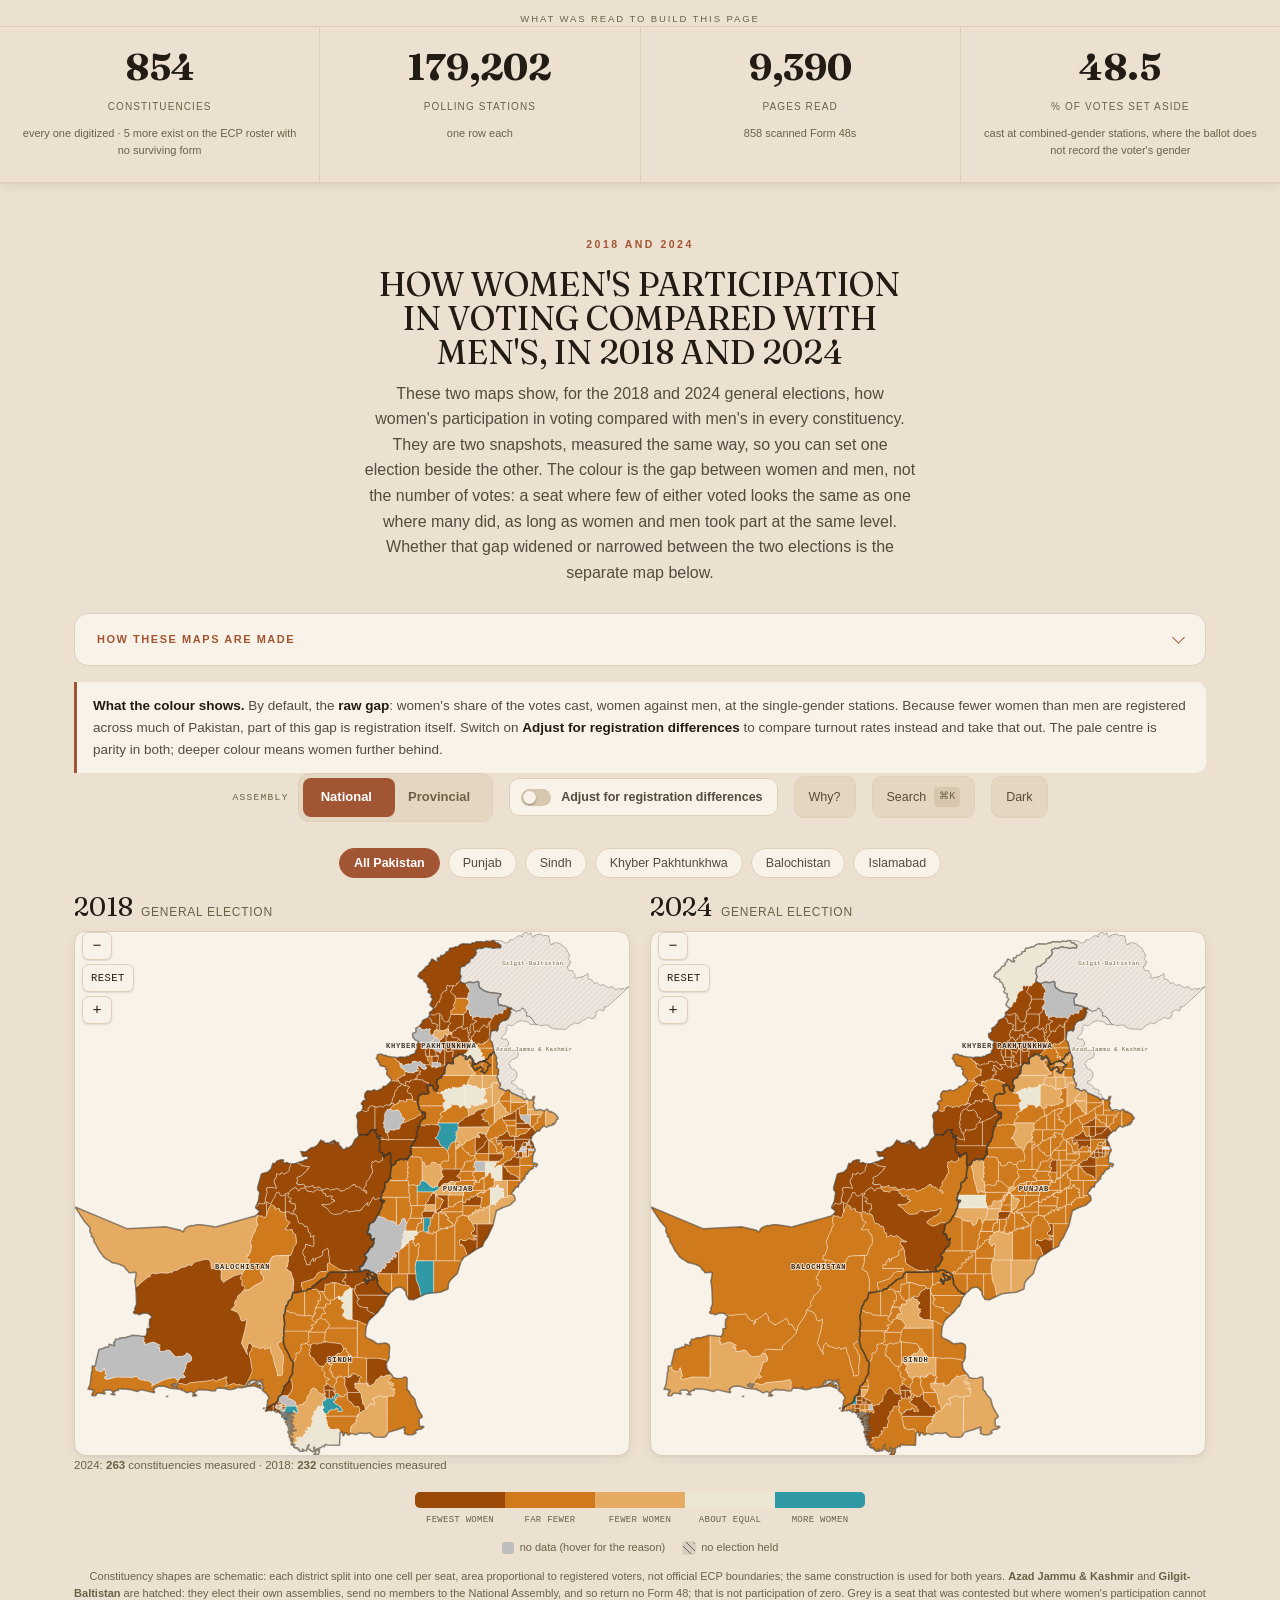
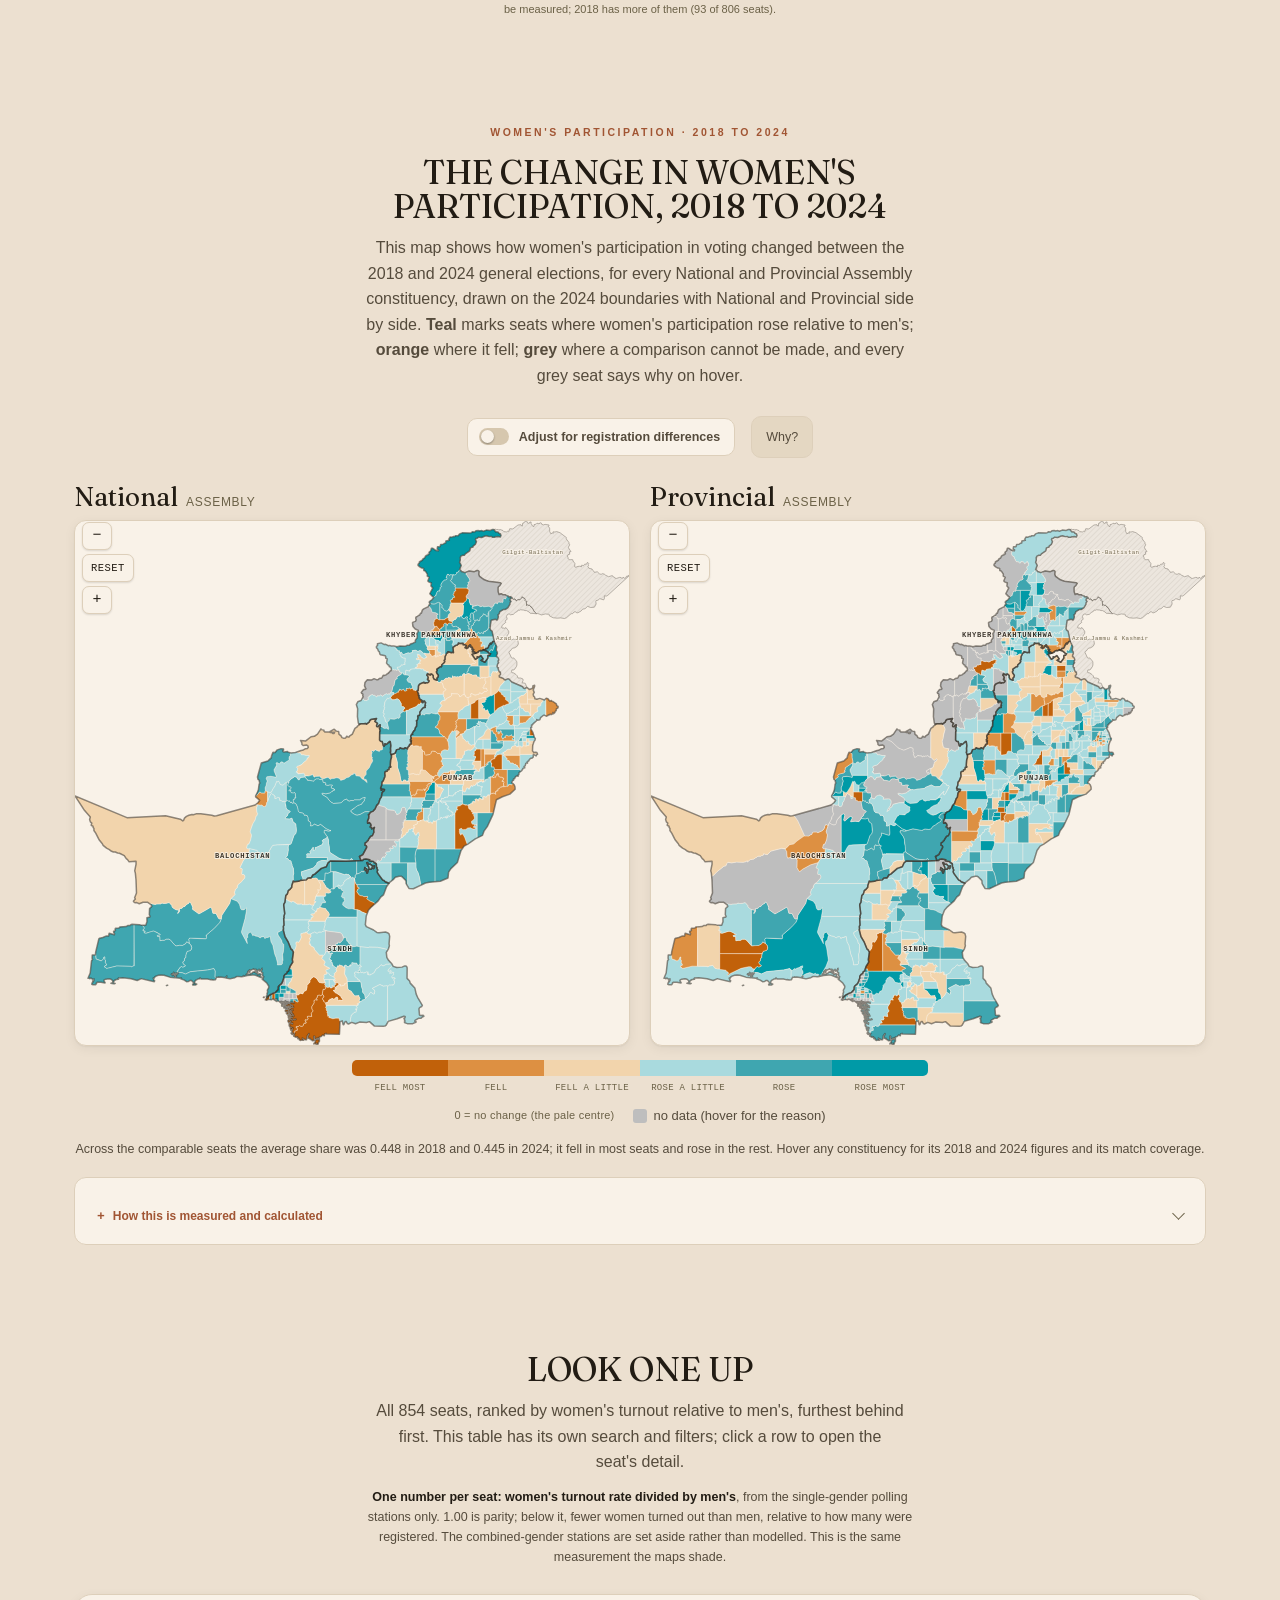
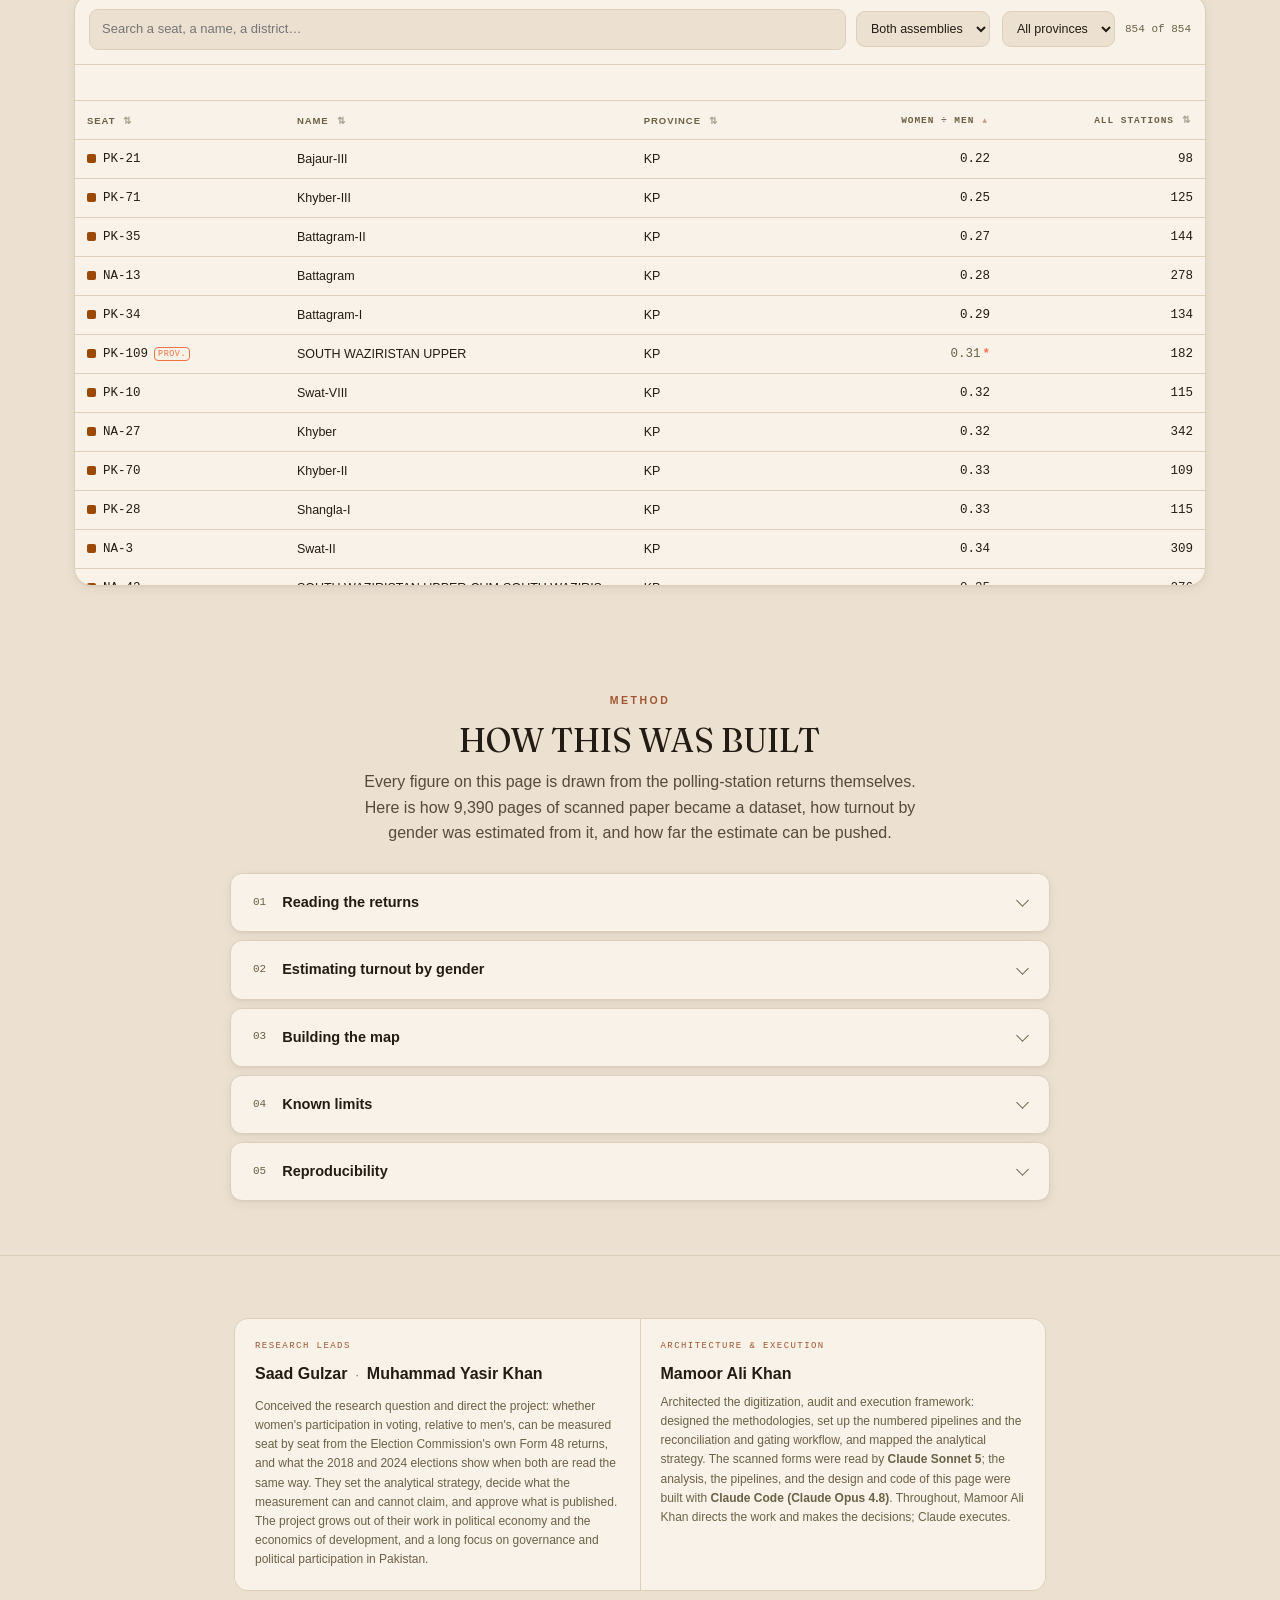
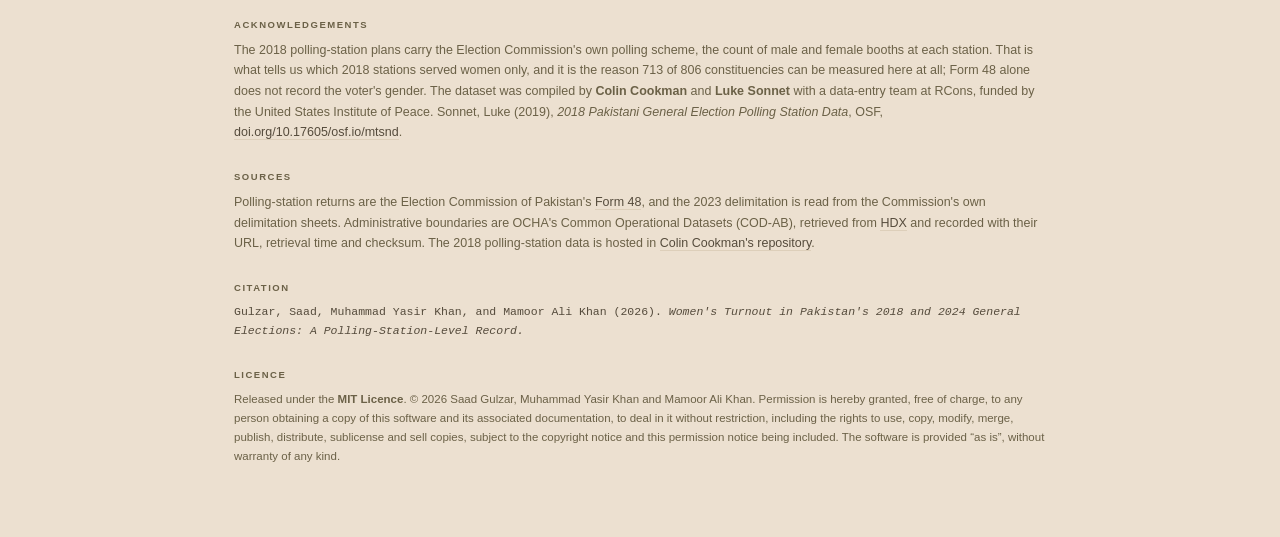
==== pkge2024/index.html @ 103e44ad "Attaching Pak GE Dashboard" ====
<!doctype html>
<html lang="en" data-theme="light">
<head>
<meta charset="utf-8">
<meta name="viewport" content="width=device-width, initial-scale=1">
<title>Women's Turnout in Pakistan, 2018 and 2024</title>
<meta name="description" content="A polling-station-level record of women's turnout in Pakistan's 2018 and 2024 general elections, measured the same way in both years from the Election Commission's scanned Form 48 returns.">
<style>/* Fraunces (editorial serif), Latin subset, variable optical-size + weight,
   embedded as a data URI so it renders identically for everyone (the artifact
   CSP blocks font CDNs). SIL Open Font License. Added 2026-07-20 by PI direction. */
@font-face{
  font-family:"Fraunces";
  font-style:normal;
  font-weight:300 700;
  font-display:swap;
  src:url([data-uri]) format("woff2");
}

/* app.css; Women's Turnout in Pakistan, 2018 and 2024
   Centered column, fuchsia structural. The colour ramp is SEQUENTIAL: darker means
   more women voted. Grey (bx) is held off the ramp entirely, for the seats that
   carry no turnout figure at all.

   LIGHT IS THE DEFAULT. Decision by the PI; dark is a toggle, never the arrival.

   And light is the BASE, not an override. It was the other way round until
   2026-07-16; `:root` was dark and light was `:root[data-theme="light"]`; which
   made the default depend on an attribute SURVIVING. Anything that dropped it
   (an embed, a copy, a wrapper that supplies its own <html>) silently served the
   dark page. That is not a default; it is a default plus a bet. Now: no attribute
   at all renders light, and dark requires someone to have asked for it.

   `prefers-color-scheme` is deliberately not consulted. The PI's instruction is
   that the page arrives light regardless of the reader's OS. */

:root {
  color-scheme: light;
  /* Warm copper paper for the light default (PI direction, 2026-07-20): the page is
     a light copper/tan; cards sit a touch lighter so they still lift off it. */
  --bg:#ece0d0; --bg-2:#f9f2e8; --bg-3:#e4d7c2; --bg-4:#d6c7ae;
  /* --ink-3 was #878da0 until 2026-07-16; audit §6.1, the single root cause of
     most of the 88 light-theme contrast failures. It scored 3.11:1 on --bg, which
     is the exact number the reviewer measured on the one piece of text that
     resolves the map's counter-intuitive colour direction: "the legend's WOMEN
     BEHIND / AT / AHEAD OF MEN labels fail at 3.11:1; the hardest text on the map
     to read." Now #606679: 4.59:1 at worst, measured against ALL FOUR light
     surfaces (--bg, --bg-2, --bg-3, --bg-4), not just the body. Same blue-grey
     hue, so the type hierarchy is unchanged; it is only dark enough to read. */
  --ink:#221c14; --ink-2:#554b3c; --ink-3:#6b6147; --rule:#ddcfba;

  /* sequential ramp, neutral TEAL (2026-07-17): was fuchsia (hue 355); de-pinked
     with the rest of the palette. Single hue, dark -> light. */
  --b1: oklch(0.42 0.10 200); --b2: oklch(0.52 0.09 200); --b3: oklch(0.62 0.08 200);
  --b4: oklch(0.72 0.06 200); --b5: oklch(0.83 0.045 200); --b6: oklch(0.92 0.025 200);
  /* NO-DATA GREY. Was oklch(0.88 0.005 265) until 2026-07-16; audit §4.8.
     PI's call: fix the grey, leave the ramp and its direction alone.

     The old grey sat 0.061 (ΔOKLab) from the palest band; HALF the smallest gap
     between any two adjacent bands of the ramp itself (0.112–0.148). A reader
     cannot be expected to tell "no estimate" from "a value" when the two are
     closer together than two values are. The reviewer: "The seats that are the
     entire point of the page look like the seats with no data."
     Now 0.135 from its nearest band (b5) and 0.213 from b6; further apart than
     the ramp's own steps, so grey reads as a different KIND of thing, which is
     what it is. Held at the same neutral hue; only lightness moved. */
  --bx: oklch(0.72 0.006 265);
  /* data-missing: a warm sand, deliberately OFF the fuchsia/blue data axis AND
     off the neutral no-estimate grey, so a "we have no 2018 data here" area reads
     as a third kind of thing at a glance; the hover states which kind. 2026-07-17. */
  --nd: oklch(0.84 0.055 78);
  /* neutral grey for the change map: grey always means missing data. Scoped to the
     change panels (.distmap); the turnout maps keep their sand until we align them.
     2026-07-18. */
  --ndg: oklch(0.80 0 0);

  /* diverging scale for the 2018/2024 comparison, NEUTRAL (2026-07-17): the PI's
     academic reviewers flagged pink=women / blue=men as gender-stereotyped, so the
     scale is now non-gendered — ORANGE where women turned out below men, pale at
     parity, TEAL where women turned out ahead. CVD-safe, validated by the dataviz
     validator (orange #c1610a ↔ teal #009aa7, ΔE 17.9). dm3 = darkest teal (women
     far ahead), dp3 = darkest orange (women far behind). */
  --dm3:#009aa7; --dm2:#3fa6b0; --dm1:#a9dade;
  --d0:#ece7de;
  --dp1:#f2d4ac; --dp2:#dd9042; --dp3:#c1610a;
  /* participation scale (2026-07-19): warm hue deepening as women fall below parity
     (pb4 darkest), a DISTINCT parity band (par) so parity is readable on the map, and
     one teal accent for women ahead. */
  --pb1:#f3d9b6; --pb2:#e6ab63; --pb3:#cf7a1c; --pb4:#9a4906; --pa:#2f9aa6;
  --par:#ece6d5;
  /* parity-status categories (2026-07-17): good=green, worsened=orange,
     still-below=slate. CVD-reasonable Set2; distinct from --nd sand. */
  /* parity status (2026-07-17): green=reached, blue=stayed above, orange=slipped,
     light slate=below (the neutral majority). Validated green/blue/orange trio. */
  --pst-reached:#1b9e77; --pst-above:#2b7bba; --pst-below:#c3ccd6; --pst-slipped:#e07b39;

  /* women/men marks + UI accent, de-pinked (2026-07-17): orange/teal, no gender
     stereotype; --hot (buttons, focus, progress, glow) is now teal, not fuchsia. */
  --women:#c1610a; --men:#009aa7; --comb: oklch(0.74 0.02 230);
  /* UI accent de-tealed to a subtle earthy terracotta (PI direction, 2026-07-20).
     The teal CHROME was disliked; this is kept muted so it reads as an accent, not
     a shout, and white text on it clears WCAG AA (approx 5.4:1). The maps' own
     colours are deliberately UNTOUCHED. */
  --hot:#a15533;
  --good: oklch(0.72 0.14 155); --bad: oklch(0.70 0.17 40);

  /* Display face is now Fraunces, an editorial serif (embedded in _fonts.css),
     with a cross-platform serif fallback (PI direction, 2026-07-20). */
  --disp:"Fraunces",Georgia,"Times New Roman",serif;
  --sans:ui-sans-serif,-apple-system,"Segoe UI",Roboto,"Helvetica Neue",sans-serif;
  --mono:ui-monospace,"SF Mono",Menlo,Consolas,monospace;
  --ease:cubic-bezier(.22,.9,.28,1);
  --pad:26px; --w:1180px;
}

/* Dark: opt-in only, and given the same care as the default rather than inverted.
   The women/men pair is the neutral orange/teal, re-tuned for the dark ground
   (#e0891f / #12b8c4); de-pinked 2026-07-17 with the rest of the palette after the
   reviewers flagged pink=women as stereotyped. */
:root[data-theme="dark"] {
  color-scheme: dark;
  /* Warm brown ground, not near-black (PI direction, 2026-07-20; from Sample 9).
     Dark mode is now "fully brown": umber surfaces, warm paper ink, ember accent.
     Only the CHROME variables change here; the dark-tuned MAP colours below are
     left exactly as they were. */
  --bg:#17120d; --bg-2:#211a12; --bg-3:#2b2217; --bg-4:#3a2e20;
  /* --ink-3 was #6b7183; 3.06:1 against --bg-4, the same §6.1 failure as light
     (78 nodes). Now #888ea1: 4.56:1 at worst across all four dark surfaces. */
  --ink:#f4ece0; --ink-2:#c3b6a2; --ink-3:#998a74; --rule:#342a1d;
  --hot:#d0662f;   /* ember accent on the brown ground */
  --b1: oklch(0.42 0.11 200); --b2: oklch(0.52 0.10 200); --b3: oklch(0.62 0.09 200);
  --b4: oklch(0.72 0.07 200); --b5: oklch(0.82 0.05 200); --b6: oklch(0.90 0.03 200);
  /* DELIBERATELY UNCHANGED, and measured before deciding so: §4.8 is a light-theme
     defect only. On the dark ground this grey is already 0.194 (ΔOKLab) from its
     nearest band and 0.562 from b6; further apart than the ramp's own steps
     (0.112–0.148). It is not the same bug, so it does not get the same fix. */
  --bx: oklch(0.34 0.008 265);
  --nd: oklch(0.52 0.055 78);   /* warm sand, dark theme */
  --ndg: oklch(0.48 0 0);       /* neutral grey, dark theme (change map) */
  --pst-reached:#35b88a; --pst-above:#4a90d9; --pst-below:#5a6472; --pst-slipped:#e0803f;
  /* neutral diverging (dark): teal (women ahead) <-> orange (women behind). */
  --dm3:#12b8c4; --dm2:#1f97a2; --dm1:#3d7075;
  --d0:#5f5a52;
  --dp1:#7a5a38; --dp2:#c47a2a; --dp3:#e0891f;
  /* participation scale, dark theme (par = distinct parity band) */
  --pb1:#5f4a2e; --pb2:#8a5f2a; --pb3:#c47a2a; --pb4:#e0891f; --pa:#1f97a2;
  --par:#6a6456;
  --women:#e0891f; --men:#12b8c4; --comb: oklch(0.60 0.02 230);
}

*{box-sizing:border-box}
body{margin:0;background:var(--bg);color:var(--ink);font-family:var(--sans);
  font-size:16px;line-height:1.6;-webkit-font-smoothing:antialiased}
:where(button,input,summary,[tabindex]):focus-visible{outline:2px solid var(--hot);
  outline-offset:3px;border-radius:8px}
.wrap{width:100%;max-width:var(--w);margin-inline:auto;padding-inline:24px}
/* section rhythm tightened 2026-07-20 (PI: the headings took too much room).
   Vertical padding and the gap under each heading were cut roughly a third. */
section{padding-block:calc(var(--pad)*2.05)}
.sechead{text-align:center;max-width:62ch;margin-inline:auto;margin-bottom:calc(var(--pad)*1.05)}
.eyebrow{font-size:10.5px;letter-spacing:.24em;text-transform:uppercase;color:var(--hot);
  margin:0 0 14px;font-weight:600}
h2{font-family:var(--disp);text-transform:uppercase;font-weight:400;
  font-size:clamp(1.5rem,2.6vw,2.1rem);line-height:1.02;margin:0 0 12px;text-wrap:balance}
.lede{margin:0;color:var(--ink-2);text-wrap:pretty}
/* The "this is a comparison, not a count" callout at the map (2026-07-17). Set
   apart so a first-time reader cannot miss the one thing the map is easy to
   misread. */
.lede.whatis{margin-top:16px;background:var(--bg-2);border-left:3px solid var(--hot);
  padding:13px 16px;border-radius:0 10px 10px 0;color:var(--ink-2);font-size:13.5px}
a{color:inherit}

#prog{position:fixed;inset:0 0 auto 0;height:2px;z-index:60;background:var(--hot);
  transform-origin:0 50%;transform:scaleX(0);animation:sweep linear both;
  animation-timeline:scroll(root block)}
@keyframes sweep{to{transform:scaleX(1)}}

/* The illuminated cursor. ON IN BOTH THEMES (PI, 2026-07-16). Driven by wireWand()
   in app.js (restored 2026-07-17 after the driver had gone missing).
   It cannot be the same effect in each, though: on the dark ground it is light
   being cast into a dark room, and on white an additive glow is invisible. So the
   light theme gets a soft teal wash of its own; same wand, different physics.
   The value below is the LIGHT one, because light is the base. */
/* The wand: a SMALLER, BRIGHTER warm light (PI direction, 2026-07-20). Tighter
   radius and a bright warm-amber core so it reads clearly as a light the cursor
   carries, not a vague wash. */
body::before{content:"";position:fixed;inset:0;z-index:0;
  pointer-events:none;opacity:0;transition:opacity .5s var(--ease);
  background:radial-gradient(130px circle at var(--gx,50%) var(--gy,50%),
    color-mix(in oklab,#f3b064 46%,transparent) 0%,
    color-mix(in oklab,#f3b064 16%,transparent) 46%,transparent 70%)}
:root.lit body::before{opacity:1}
:root[data-theme="dark"] body::before{
  background:radial-gradient(130px circle at var(--gx,50%) var(--gy,50%),
    color-mix(in oklab,#ffb968 36%,transparent) 0%,
    color-mix(in oklab,#ffb968 13%,transparent) 48%,transparent 70%)}
body>*{position:relative;z-index:1}
/* NOTE (2026-07-20): a subtle paper-grain texture lived here, embedded as an inline
   vector-image data URI with a filter. Claude's public-sharing safety scanner blocks
   any artifact that embeds such an inline vector image (it can carry scripts), which
   silently made this page impossible to share publicly. Removed for that reason
   alone. A texture can return later via pure CSS gradients, which the scanner allows. */

/* ---------- corpus, at the very top ---------- */
/* The corpus strip keeps its place at the very top (PI's call) and gains the
   caption the reviewer asked for: four large numbers arriving before the reader
   knows what the page is were "unreadable cold". The head spans the grid. */
.corpus{display:grid;grid-template-columns:repeat(4,1fr);gap:1px;background:var(--rule);
  border-bottom:1px solid var(--rule)}
.corpus-head{grid-column:1/-1;margin:0;background:var(--bg);padding:11px 18px 0;
  text-align:center;font-size:9.5px;letter-spacing:.2em;text-transform:uppercase;
  color:var(--ink-3)}
@media(max-width:760px){.corpus{grid-template-columns:repeat(2,1fr)}}
.corpus div{background:var(--bg);padding:22px 18px;text-align:center;transition:background .25s}
.corpus div:hover{background:var(--bg-2)}
.corpus b{display:block;font-family:var(--disp);font-size:2.3rem;line-height:1;
  font-variant-numeric:tabular-nums;margin-bottom:6px}
.corpus span{font-size:10px;letter-spacing:.11em;text-transform:uppercase;color:var(--ink-3)}
.corpus em{display:block;font-style:normal;font-size:11px;color:var(--ink-3);margin-top:7px}

/* ---------- hero ---------- */
.hero{position:relative;overflow:hidden;text-align:center;
  padding-block:calc(var(--pad)*3.6) calc(var(--pad)*3)}
.hero::after{content:"";position:absolute;inset:0;pointer-events:none;z-index:0;
  background:radial-gradient(70% 55% at 50% 0%,color-mix(in oklab,var(--hot) 20%,transparent),
    transparent 62%);animation:breathe 16s ease-in-out infinite alternate}
@keyframes breathe{to{opacity:.55;transform:scale(1.12)}}
.hero .wrap{position:relative;z-index:1}
h1{font-family:var(--disp);font-weight:400;text-transform:uppercase;
  font-size:clamp(2.6rem,6.2vw,5rem);line-height:.94;margin:0 auto;max-width:15ch;
  text-wrap:balance}
/* The standfirst (UX §7, Option A). It carries the scope; what is measured, what
   is NOT, what Form 48 is; so it sits between the headline and the finding, set
   quieter than the deck. The deck keeps the punch; this keeps the reader honest
   about what the punch is a claim about. */
.hero .standfirst{margin:22px auto 0;max-width:64ch;color:var(--ink-2);font-size:.95rem;
  line-height:1.68;text-wrap:pretty}
.hero .standfirst b{color:var(--ink);font-weight:600}
.hero .deck{margin:16px auto 0;max-width:58ch;color:var(--ink);font-size:1.15rem;
  font-weight:500;text-wrap:pretty}
.hero-cta{display:flex;gap:10px;justify-content:center;margin-top:28px;flex-wrap:wrap}
.cta{border:0;background:var(--hot);color:#fff;font:inherit;font-weight:600;font-size:13.5px;
  padding:13px 24px;border-radius:10px;cursor:pointer;transition:all .22s var(--ease)}
.cta:hover{filter:brightness(1.1);translate:0 -2px;
  box-shadow:0 12px 34px color-mix(in oklab,var(--hot) 40%,transparent)}
.cta.alt{background:var(--bg-3);color:var(--ink);border:1px solid var(--rule)}
.cta.alt:hover{border-color:var(--ink-3);box-shadow:none}
.byline{margin:26px 0 0;font-size:12px;color:var(--ink-3)}

.figure-hero{margin:calc(var(--pad)*1.8) auto 0;max-width:660px;background:var(--bg-2);
  border:1px solid var(--rule);border-radius:18px;padding:var(--pad);text-align:left}
.figure-hero h4{margin:0 0 3px;font-size:10.5px;letter-spacing:.12em;text-transform:uppercase;
  color:var(--ink-3)}
.figure-hero .cap{margin:0 0 18px;font-size:11.5px;color:var(--ink-3)}
.prow{display:grid;grid-template-columns:110px 1fr 46px;gap:12px;align-items:center;
  padding:8px 0;border-top:1px solid var(--rule)}
.prow>span:first-child{font-size:12px;color:var(--ink-2)}
.ptrack{height:9px;background:var(--bg-3);border-radius:5px;overflow:hidden}
.ptrack i{display:block;height:100%;border-radius:5px;width:var(--v);
  animation:fill 1.1s var(--ease) both}
@keyframes fill{from{width:0}}
.pval{font-family:var(--mono);font-size:12px;text-align:right;font-variant-numeric:tabular-nums}

/* ---------- controls ---------- */
.controls{display:flex;gap:16px;align-items:center;justify-content:center;flex-wrap:wrap;
  margin-bottom:var(--pad)}
.grp{display:flex;align-items:center;gap:9px}
.grp>label{font-family:var(--mono);font-size:9.5px;letter-spacing:.14em;text-transform:uppercase;
  color:var(--ink-3);white-space:nowrap}
.seg{position:relative;display:flex;padding:4px;border-radius:11px;background:var(--bg-3);
  border:1px solid var(--rule)}
.seg::before{content:"";position:absolute;top:4px;bottom:4px;left:4px;width:calc(50% - 4px);
  border-radius:8px;background:var(--hot);transition:translate .4s var(--ease)}
.seg[data-on="1"]::before{translate:100% 0}
.seg button{position:relative;z-index:1;border:0;background:none;cursor:pointer;font:inherit;
  font-size:13px;font-weight:600;padding:9px 18px;color:var(--ink-3);border-radius:8px;
  transition:color .28s;white-space:nowrap}
.seg button[aria-pressed="true"]{color:#fff}
.chips{display:flex;gap:3px;padding:4px;background:var(--bg-3);border-radius:11px;
  border:1px solid var(--rule)}
.chip{border:0;background:none;color:var(--ink-3);font:inherit;font-size:12.5px;padding:9px 12px;
  border-radius:8px;cursor:pointer;transition:all .2s var(--ease);white-space:nowrap}
.chip:hover{color:var(--ink);background:var(--bg-4)}
.chip[aria-pressed="true"]{background:var(--ink);color:var(--bg);font-weight:600}
.ghost{border:1px solid var(--rule);background:var(--bg-3);color:var(--ink-2);font:inherit;
  font-size:12.5px;padding:10px 14px;border-radius:10px;cursor:pointer;display:flex;
  align-items:center;gap:8px;transition:all .2s var(--ease)}
.ghost:hover{color:var(--ink);border-color:var(--ink-3)}
kbd{font-family:var(--mono);font-size:10px;background:var(--bg-4);padding:2px 5px;
  border-radius:4px;color:var(--ink-3)}

/* ---------- the map ---------- */
#stage{display:grid;grid-template-columns:minmax(0,620px) minmax(0,380px);gap:20px;
  justify-content:center;align-items:start;position:relative;isolation:isolate}
@media(max-width:1060px){#stage{grid-template-columns:minmax(0,620px);justify-items:center}}
#stage::before{content:"";position:absolute;inset:-30px;z-index:0;pointer-events:none;opacity:0;
  transition:opacity .4s var(--ease);border-radius:24px;
  background:radial-gradient(150px circle at var(--mx,50%) var(--my,50%),
    color-mix(in oklab,var(--hot) 10%,transparent),transparent 65%)}
#stage.lit::before{opacity:1}
.board{position:relative;z-index:1;width:100%;background:var(--bg-2);
  border:1px solid var(--rule);border-radius:18px;padding:22px;display:grid;gap:16px}
.board header{text-align:center}
.board h3{margin:0;font-family:var(--disp);text-transform:uppercase;font-weight:400;
  font-size:1.35rem}
.board h3 small{display:block;font-family:var(--sans);font-size:12px;text-transform:none;
  color:var(--ink-3);margin-top:6px;font-weight:400}

#mapshell{position:relative;border-radius:12px}
#mapshell::after{content:"";position:absolute;inset:0;pointer-events:none;z-index:2;opacity:0;
  transition:opacity .4s var(--ease);mix-blend-mode:screen;border-radius:12px;
  background:radial-gradient(85px circle at var(--lx,50%) var(--ly,50%),
    color-mix(in oklab,var(--hot) 26%,transparent),transparent 62%)}
#mapshell.lit::after{opacity:1}
/* The core over the map, in both themes. `multiply` on the light base so it reads
   as a soft shadow the cursor carries; `screen` on dark so it reads as a light. */
#mapshell::after{mix-blend-mode:multiply;
  background:radial-gradient(85px circle at var(--lx,50%) var(--ly,50%),
    color-mix(in oklab,var(--hot) 10%,transparent),transparent 62%)}
:root[data-theme="dark"] #mapshell::after{mix-blend-mode:screen;
  background:radial-gradient(85px circle at var(--lx,50%) var(--ly,50%),
    color-mix(in oklab,var(--hot) 26%,transparent),transparent 62%)}
svg.map{display:block;width:100%;height:auto;overflow:visible;
  filter:drop-shadow(0 20px 44px rgba(0,0,0,.45))}
#cam{transition:transform .95s var(--ease);transform-origin:0 0}

.seat{stroke:var(--bg-2);stroke-width:.55;cursor:pointer;
  transition:opacity .35s var(--ease),filter .16s}
.b1{fill:var(--b1)}.b2{fill:var(--b2)}.b3{fill:var(--b3)}
.b4{fill:var(--b4)}.b5{fill:var(--b5)}.b6{fill:var(--b6)}.bx{fill:var(--bx)}
/* diverging map fills (2026-07-17): fuchsia = women behind, blue = women ahead */
.dp3{fill:var(--dp3)}.dp2{fill:var(--dp2)}.dp1{fill:var(--dp1)}
.dm1{fill:var(--dm1)}.dm2{fill:var(--dm2)}.dm3{fill:var(--dm3)}
.seat:hover{filter:brightness(1.45) saturate(1.15)}
.seat:focus-visible{outline:none;stroke:var(--hot);stroke-width:2.8}
.seat.on{stroke:var(--ink);stroke-width:2.4;filter:brightness(1.5)}
.layer:has(.seat.on) .seat:not(.on){opacity:.62}
.map.filtered .seat.dim{opacity:.06}
.seat.out{opacity:.05!important;pointer-events:none}
/* AJK and Gilgit-Baltistan: part of the country, no National Assembly seats,
   therefore no colour. Drawn in the same neutral grey the map uses for "no data". */
.territory path{fill:var(--bx);stroke:var(--ink);stroke-width:.9;opacity:.45;
  pointer-events:none}
.prov path{fill:none;stroke:var(--ink);stroke-width:1;opacity:.3;pointer-events:none;
  transition:opacity .5s var(--ease)}
.prov path.out{opacity:.05}
.layer{transition:opacity .55s var(--ease)}
.layer .seat{transition-delay:calc(var(--i) * .3ms)}
.layer.off{opacity:0;pointer-events:none}
body:not(.ready) .layer .seat{opacity:0}

.scale h4{margin:0 0 8px;font-size:10px;letter-spacing:.13em;text-transform:uppercase;
  color:var(--ink-3);display:flex;justify-content:space-between;align-items:baseline}
.scale h4 em{font-style:normal;font-size:9.5px;letter-spacing:0;text-transform:none}
#hist{display:grid;grid-template-columns:repeat(6,1fr);gap:5px;align-items:end}
.hbar{background:none;border:0;padding:0;cursor:pointer;display:grid;gap:5px;font:inherit;
  border-radius:6px}
.hb-n{font-family:var(--mono);font-size:10px;color:var(--ink-3);font-variant-numeric:tabular-nums}
/* the bars are sized in PIXELS. A percentage height inside an auto-sized grid row
   has no definite parent to resolve against, so it collapses to min-height. */
.hb-track{height:64px;display:flex;align-items:flex-end}
.hb-col{display:block;width:100%;height:var(--h);min-height:3px;border-radius:4px 4px 0 0;
  transition:height .6s var(--ease),filter .18s}
.hbar:hover .hb-col{filter:brightness(1.35)}
.hbar[aria-pressed="true"]{outline:2px solid var(--ink);outline-offset:3px}
.hbar[aria-pressed="true"] .hb-n,.hbar[aria-pressed="true"] .hb-l{color:var(--ink)}
.hb-col.b1{background:var(--b1)}.hb-col.b2{background:var(--b2)}.hb-col.b3{background:var(--b3)}
.hb-col.b4{background:var(--b4)}.hb-col.b5{background:var(--b5)}.hb-col.b6{background:var(--b6)}
.hb-l{font-family:var(--mono);font-size:9.5px;color:var(--ink-3)}
.capnote{margin:10px 0 0;font-size:11px;color:var(--ink-3);line-height:1.5;text-align:center}
.capnote a{color:var(--ink-2);text-decoration:none;border-bottom:1px solid var(--rule)}
.capnote a:hover{color:var(--hot);border-color:var(--hot)}

/* ---------- the detail card, BELOW the map ---------- */
.rail{position:relative;z-index:1;width:100%;background:var(--bg-2);border:1px solid var(--rule);
  border-radius:18px;overflow:hidden;position:sticky;top:20px}
#panel{container-type:inline-size;view-transition-name:panel}
.ph{padding:20px 22px 15px;border-bottom:1px solid var(--rule);
  background:linear-gradient(180deg,color-mix(in oklab,var(--hot) 11%,transparent),transparent)}
.ph h3{font-family:var(--disp);font-size:1.7rem;text-transform:uppercase;font-weight:400;
  margin:0 0 4px}
.ph h3 span{color:var(--ink-2)}
.sub{margin:0;font-size:10.5px;letter-spacing:.1em;text-transform:uppercase;color:var(--ink-3)}
.badges{margin-top:11px;display:flex;gap:6px;align-items:center;flex-wrap:wrap}
.badge{font-size:9.5px;letter-spacing:.09em;text-transform:uppercase;padding:4px 9px;
  border-radius:99px;font-weight:600}
.badge.tier{background:none;border:1px solid var(--rule);color:var(--ink-3)}
.badge.ok{background:color-mix(in oklab,var(--good) 20%,transparent);color:var(--ink)}
.badge.warn{background:color-mix(in oklab,var(--bad) 24%,transparent);color:var(--ink)}
.tabs{display:flex;border-bottom:1px solid var(--rule);padding:0 8px}
.tabs button{flex:1;background:none;border:0;border-bottom:2px solid transparent;padding:12px 3px;
  font:inherit;font-size:10.5px;letter-spacing:.07em;text-transform:uppercase;color:var(--ink-3);
  cursor:pointer;transition:color .2s,border-color .2s}
.tabs button:hover{color:var(--ink-2)}
.tabs button[aria-selected="true"]{color:var(--ink);border-color:var(--hot)}
.tabbody{animation:rise .35s var(--ease) both}
@keyframes rise{from{opacity:0;translate:0 8px}}

.bars{padding:18px 22px 2px;display:grid;gap:12px}
.bar{display:grid;gap:5px;position:relative}
.bar label{font-size:10px;letter-spacing:.12em;text-transform:uppercase;color:var(--ink-3)}
.track{height:24px;background:var(--bg-3);border-radius:4px;overflow:hidden}
.track i{display:block;height:100%;width:var(--v);border-radius:4px;
  animation:fill .8s var(--ease) both .08s}
.bar.w .track i{background:var(--women)}
.bar.m .track i{background:var(--men)}
.bar b{position:absolute;right:9px;bottom:3px;font-size:12px;font-variant-numeric:tabular-nums}
.ratio{margin:15px 22px;padding:15px 17px;display:flex;align-items:baseline;
  justify-content:space-between;background:var(--bg-3);border-radius:10px}
.ratio .k{font-size:10px;letter-spacing:.12em;text-transform:uppercase;color:var(--ink-3);
  max-width:9ch;line-height:1.3}
.ratio .v{font-family:var(--disp);font-size:3rem;line-height:1;color:var(--hot);
  font-variant-numeric:tabular-nums}
.caveat{margin:0 22px 18px;padding:13px 14px;border-radius:8px;background:var(--bg-3);
  border-left:3px solid var(--ink-3);font-size:12.5px;line-height:1.55;color:var(--ink-2)}
.caveat b{color:var(--ink)}
.note{margin:0 22px 18px;font-size:12px;color:var(--ink-3);line-height:1.5}
.note b{color:var(--ink-2)}
.stack{padding:18px 22px}
.stackbar{display:flex;gap:2px;height:26px;margin-bottom:13px}
.stackbar i{display:block;width:var(--v);border-radius:3px}
.sw-f{background:var(--women)}.sw-m{background:var(--men)}.sw-c{background:var(--comb)}
.key{list-style:none;margin:0;padding:0;display:grid;gap:7px}
.key li{display:flex;align-items:center;gap:9px;font-size:12.5px;color:var(--ink-2)}
.key li i{width:10px;height:10px;border-radius:3px;flex:none}
.key li em{margin-left:auto;font-style:normal;font-family:var(--mono);font-size:11px;
  color:var(--ink-3)}
.facts{margin:0;padding:0 22px 16px;display:grid;gap:11px}
.facts div{display:grid;gap:2px}
.facts dt{font-size:9.5px;letter-spacing:.12em;text-transform:uppercase;color:var(--ink-3)}
.facts dd{margin:0;font-size:12.5px;font-variant-numeric:tabular-nums}
.cands{list-style:none;margin:0;padding:15px 22px;display:grid;gap:9px}
.cands li{display:grid;grid-template-columns:15px 1fr auto 62px;gap:8px;align-items:baseline;
  font-size:12.5px}
.cands li:first-child{font-weight:700}
.cands li:first-child .cv{color:var(--hot)}
/* the candidate's rank digit. Named `.crank`, not `.cr`: see the note on
   `.credit` in the footer block; these two collided under one name. */
.crank{font-family:var(--mono);font-size:10px;color:var(--ink-3)}
.cn{overflow:hidden;text-overflow:ellipsis;white-space:nowrap}
.cp{font-size:9.5px;letter-spacing:.05em;text-transform:uppercase;color:var(--ink-3)}
.cv{text-align:right;font-variant-numeric:tabular-nums}
.withheld{padding:18px 22px}
.withheld h4{font-size:9.5px;letter-spacing:.12em;text-transform:uppercase;color:var(--ink-3);
  margin:0 0 9px}
.withheld p{margin:0 0 9px;font-size:12.5px;color:var(--ink-2);line-height:1.55}
.withheld p.muted{color:var(--ink-3);font-size:11.5px;margin:0}
.withheld code{font-family:var(--mono);font-size:10.5px;background:var(--bg-3);padding:1px 5px}
.qa{list-style:none;margin:0;padding:15px 22px;display:grid;gap:8px}
.qa li{display:flex;align-items:center;gap:10px;font-size:12.5px;padding:10px 12px;
  border-radius:8px;background:var(--bg-3)}
.qa li span{color:var(--ink-2)}
.qa li b{margin-left:auto;font-family:var(--mono);font-size:11.5px}
.qa li::before{content:"";width:7px;height:7px;border-radius:50%;flex:none}
.qa li.good::before{background:var(--good)}
.qa li.bad::before{background:var(--bad)}
.qa li.bad b{color:var(--bad)}
.empty{padding:34px 22px;color:var(--ink-3);font-size:13px}

/* ---------- ranking + table ---------- */
.ranklist{max-width:860px;margin-inline:auto;background:var(--bg-2);border:1px solid var(--rule);
  border-radius:18px;padding:12px}
#rank{display:grid;grid-template-columns:1fr 1fr;gap:0 8px}
@media(max-width:720px){#rank{grid-template-columns:1fr}}
.rk{display:grid;grid-template-columns:22px 52px 1fr 5px 38px;gap:9px;align-items:center;
  width:100%;text-align:left;background:none;border:0;padding:9px 12px;cursor:pointer;font:inherit;
  font-size:12px;color:var(--ink-2);transition:background .16s;border-radius:8px;
  animation:rise .3s var(--ease) both;animation-delay:calc(var(--i) * 10ms)}
.rk:hover{background:var(--bg-3);color:var(--ink)}
.rk.on{background:color-mix(in oklab,var(--hot) 16%,transparent);color:var(--ink)}
.rkn{font-family:var(--mono);font-size:9.5px;color:var(--ink-3)}
.rki{font-family:var(--mono);font-size:10.5px;color:var(--ink)}
.rkm{overflow:hidden;text-overflow:ellipsis;white-space:nowrap}
.rkb{width:5px;height:17px;border-radius:2px}
.rkb.b1{background:var(--b1)}.rkb.b2{background:var(--b2)}.rkb.b3{background:var(--b3)}
.rkb.b4{background:var(--b4)}.rkb.b5{background:var(--b5)}.rkb.b6{background:var(--b6)}
.rkb.bx{background:var(--bx)}
.rkv{font-family:var(--mono);font-size:11px;text-align:right;font-variant-numeric:tabular-nums}

.tablebox{background:var(--bg-2);border:1px solid var(--rule);border-radius:18px;overflow:hidden}
.tbar{display:flex;gap:10px;padding:14px;border-bottom:1px solid var(--rule);flex-wrap:wrap;
  align-items:center}
.tbar input{flex:1;min-width:180px;font:inherit;font-size:13px;padding:9px 12px;
  border:1px solid var(--rule);background:var(--bg);color:var(--ink);border-radius:9px}
.tbar input:focus{outline:2px solid var(--hot);outline-offset:-1px}
.tbar select{font:inherit;font-size:12.5px;padding:9px 10px;border:1px solid var(--rule);
  background:var(--bg);color:var(--ink);border-radius:9px}
.tcount{font-family:var(--mono);font-size:11px;color:var(--ink-3)}
.tscroll{max-height:520px;overflow:auto}
.tscroll:focus-visible{outline:2px solid var(--hot);outline-offset:-2px}
/* §2.2; at 375px "every number in the table is hidden, with no scroll hint".
   The box scrolls; nothing said so.
   The hint is driven by MEASUREMENT, not a media query: `.scrollable` is set in
   renderTable() when the table is actually wider than its box. A breakpoint was
   the first thing I reached for and it was wrong; it hid the hint at 1280px,
   where this ten-column table also overflows. The question is never "is the
   viewport small", it is "is anything cut off", and only the DOM knows. */
.tscroll-hint{display:none;margin:0;padding:8px 14px;font-size:11px;color:var(--ink-3);
  border-bottom:1px solid var(--rule);background:var(--bg-3)}
.tablebox.scrollable .tscroll-hint{display:block}
/* and make the cut itself visible, not just described */
.tablebox.scrollable .tscroll{
  mask-image:linear-gradient(to right,#000 calc(100% - 34px),transparent)}
.tablebox.scrollable .tscroll.at-end{mask-image:none}
table{width:100%;border-collapse:collapse;font-size:12.5px}
thead th{background:var(--bg-2);text-align:left;font-weight:600;
  font-size:9.5px;letter-spacing:.1em;text-transform:uppercase;color:var(--ink-3);
  padding:10px 12px;border-bottom:1px solid var(--rule);cursor:pointer;white-space:nowrap}
thead th:hover{color:var(--ink)}
/* per-column sort button (2026-07-17): a real, keyboard-operable control; the
   arrow shows the current direction, driven off the th's aria-sort. Numeric
   columns toggle highest/lowest. */
.sortbtn{border:0;background:transparent;cursor:pointer;margin-left:5px;padding:2px 3px;
  color:var(--ink-3);font:inherit;line-height:1;vertical-align:middle;border-radius:4px}
.sortbtn::after{content:"⇅";font-size:10px;opacity:.55}
th[aria-sort="ascending"] .sortbtn::after{content:"▲";font-size:8px}
th[aria-sort="descending"] .sortbtn::after{content:"▼";font-size:8px}
th[aria-sort="ascending"] .sortbtn,
th[aria-sort="descending"] .sortbtn{color:var(--hot)}
.sortbtn:hover{background:var(--bg-3);color:var(--ink)}
.sortbtn:focus-visible{outline:2px solid var(--hot);outline-offset:1px}
/* TWO sticky header rows, so the group row must stop where the sort row starts.
   The offset is the group row's own height; set once here and nowhere else. */
.tgrp th,.tgrp td{position:sticky;top:0;z-index:2;background:var(--bg-2);
  cursor:default;text-align:center;padding:9px 12px 5px}
.tgrp th:hover{color:var(--ink-3)}
.tgrp th em{display:block;font-style:normal;font-size:8.5px;letter-spacing:.04em;
  text-transform:none;color:var(--ink-3);font-weight:400;margin-top:3px}
thead tr:not(.tgrp) th{position:sticky;top:38px;z-index:2}
/* The two estimators, told apart by a tint rather than by a footnote. Fuchsia
   family = allocation (the modelled one); neutral = exclusion (the measured one).
   Deliberately faint: this is a grouping cue, not a highlight. */
.g-a{background:color-mix(in oklab,var(--hot) 4%,var(--bg-2))!important}
.g-b{background:color-mix(in oklab,var(--ink-3) 7%,var(--bg-2))!important}
.tgrp .g-a{color:var(--hot)}
tbody td.g-a{background:color-mix(in oklab,var(--hot) 2.5%,transparent)}
tbody td.g-b{background:color-mix(in oklab,var(--ink-3) 5%,transparent)}
tbody td{padding:9px 12px;border-bottom:1px solid var(--rule);white-space:nowrap}
tbody tr{cursor:pointer}
tbody tr:hover td{background:var(--bg-3)}
tbody tr:focus-visible{outline:2px solid var(--hot);outline-offset:-2px}
td.n,th.n{text-align:right;font-variant-numeric:tabular-nums;font-family:var(--mono)}
th.n{text-align:right}
.tgrp th{text-align:center}
td.id{font-family:var(--mono)}
/* The Name column was taking 412px of a 1130px box; `white-space:nowrap` forces
   the column to fit its longest value, and one seat is called "UPPER
   CHITRAL-CUM-LOWER CHITRAL". That single cell pushed the table 188px past its
   container and put two columns permanently out of sight. Capped and ellipsised;
   the full name is in the row's title, the panel and the search. */
td.nm{max-width:210px;overflow:hidden;text-overflow:ellipsis}
/* the seats that rest most heavily on the apportionment model, marked where the
   number is rather than in a caveat the reader has to go and find */
td.heavy{color:var(--bad);font-weight:600}
td.heavy::after{content:"▲";font-size:7px;vertical-align:2px;margin-left:3px;opacity:.85}
/* 9 seats have no name in the ECP sheet. Say so; never echo the id. */
.unnamed{color:var(--ink-3);font-style:italic}
/* P3; the 5 seats whose station totals are materially incomplete. Their turnout
   is a floor, not a measurement, and one of them (PK-109) leads WOMEN%-ascending:
   the page's own headline question, answered by its most provisional number. The
   mark rides in the ranking, where the distortion is. */
.prov-m{margin-left:6px;font-family:var(--mono);font-size:8.5px;letter-spacing:.06em;
  text-transform:uppercase;color:var(--bad);border:1px solid currentColor;border-radius:4px;
  padding:1px 3px;text-decoration:none;cursor:help;vertical-align:1px}
td.prov-v{color:var(--ink-3)}
td.prov-v::after{content:"*";color:var(--bad);margin-left:2px;font-weight:700}
.caveat.prov{border-color:var(--bad);
  background:color-mix(in oklab,var(--bad) 9%,var(--bg-3))}
.swatch{display:inline-block;width:9px;height:9px;border-radius:2px;margin-right:7px;
  vertical-align:-1px}

/* ---------- province ---------- */
.provgrid{display:grid;grid-template-columns:1fr 1fr;gap:16px;max-width:980px;
  margin-inline:auto}
@media(max-width:860px){.provgrid{grid-template-columns:1fr}}
.provbox{background:var(--bg-2);border:1px solid var(--rule);border-radius:18px;padding:var(--pad)}
.provbox h3{margin:0 0 4px;font-family:var(--disp);text-transform:uppercase;font-weight:400;
  font-size:1.25rem}
.provbox .cap{margin:0 0 16px;font-size:11.5px;color:var(--ink-3)}
.db-row{display:grid;grid-template-columns:110px 1fr 56px;gap:14px;align-items:center;width:100%;
  background:none;border:0;padding:10px 8px;cursor:pointer;font:inherit;border-radius:8px;
  transition:background .18s}
.db-row:hover{background:var(--bg-3)}
.db-row.on{background:color-mix(in oklab,var(--hot) 16%,transparent)}
.db-p{font-size:11.5px;color:var(--ink-2);text-align:left}
.db-plot{position:relative;height:22px}
.db-plot::before{content:"";position:absolute;inset:auto 0 10px 0;height:2px;background:var(--bg-4);
  border-radius:2px}
.db-line{position:absolute;bottom:10px;left:var(--a);width:calc(var(--b) - var(--a));height:2px;
  background:var(--ink-3);border-radius:2px}
.db-dot{position:absolute;bottom:6px;left:var(--x);width:10px;height:10px;border-radius:50%;
  translate:-50% 0;box-shadow:0 0 0 2px var(--bg-2)}
.db-dot.f{background:var(--women)}.db-dot.m{background:var(--men)}
.db-dot em{position:absolute;bottom:12px;left:50%;translate:-50% 0;font-style:normal;
  font-family:var(--mono);font-size:9.5px;color:var(--ink-3);opacity:0;transition:opacity .2s}
.db-row:hover .db-dot em{opacity:1}
.db-gap{font-family:var(--mono);font-size:12.5px;text-align:right;font-variant-numeric:tabular-nums}
.db-gap small{font-size:9px;color:var(--ink-3);margin-left:2px}
.dblegend{display:flex;gap:16px;justify-content:center;margin:16px 0 0;font-size:11px;
  color:var(--ink-3)}
.dblegend i{width:9px;height:9px;border-radius:50%;display:inline-block;margin-right:6px}

/* ---------- method ---------- */
/* `.assure` (the trust strip) removed 2026-07-17 by PI direction. */
.discs{display:grid;gap:8px;max-width:820px;margin-inline:auto}
details{border:1px solid var(--rule);border-radius:12px;background:var(--bg-2);overflow:hidden;
  transition:background .25s}
details:hover,details[open]{background:var(--bg-3)}
summary{padding:17px 22px;cursor:pointer;list-style:none;display:flex;align-items:center;gap:16px;
  font-weight:600;font-size:14.5px}
summary::-webkit-details-marker{display:none}
summary::after{content:"";margin-left:auto;width:8px;height:8px;flex:none;
  border-right:1.5px solid var(--ink-3);border-bottom:1.5px solid var(--ink-3);rotate:45deg;
  translate:0 -2px;transition:rotate .3s var(--ease)}
details[open] summary::after{rotate:225deg;translate:0 2px}
summary b{font-family:var(--mono);font-size:11px;color:var(--ink-3);font-weight:400}
details[open] summary b{color:var(--ink-2)}
.dbody{padding:0 22px 22px;color:var(--ink-2);font-size:13.5px;line-height:1.65;
  animation:rise .3s var(--ease) both}
.dbody p{margin:0 0 12px}
.dbody p:last-child{margin:0}
.dbody em{color:var(--ink);font-style:normal;font-weight:600}
.dbody code{font-family:var(--mono);font-size:12px;background:var(--bg-4);padding:1px 5px;
  border-radius:3px}
.dbody ul{margin:0 0 12px;padding-left:18px}
.dbody li{margin-bottom:5px}

footer{border-top:1px solid var(--rule);padding-block:calc(var(--pad)*2.4);color:var(--ink-3);
  font-size:12.5px;text-align:left}
footer .wrap{max-width:860px}
footer h4{margin:26px 0 8px;font-size:9.5px;letter-spacing:.16em;text-transform:uppercase;
  color:var(--ink-3);font-weight:600}
footer p{margin:0 0 8px;line-height:1.65;color:var(--ink-3)}
footer a{color:var(--ink-2);text-decoration:none;border-bottom:1px solid var(--rule)}
footer a:hover{color:var(--hot);border-color:var(--hot)}
footer .cite{font-family:var(--mono);font-size:11.5px;color:var(--ink-2)}
footer .lic{font-size:11.5px}
footer .todo{color:var(--bad);font-size:11.5px}

/* the two tiers, stated plainly and in order */
/* Two cards now (2026-07-17): the two research leads share one card under a single
   "Research leads" heading, and Mamoor's card holds the architecture/execution
   credit. */
.credits{display:grid;grid-template-columns:repeat(2,1fr);gap:1px;background:var(--rule);
  border:1px solid var(--rule);border-radius:14px;overflow:hidden;margin-bottom:8px}
/* At two columns an odd credit would orphan a blank cell, so the last one spans
   the row. Never leave an empty card: it reads as a missing person. */
@media(max-width:940px){
  .credits{grid-template-columns:1fr 1fr}
  .credit:last-child:nth-child(odd){grid-column:1/-1}
}
@media(max-width:700px){.credits{grid-template-columns:1fr}}
/* WAS `.cr`, RENAMED TO `.credit` 2026-07-16; audit §2.2.
   `.cr` was declared twice in this file for two unrelated components: the
   candidate RANK span (line ~314, mono 10px, inside a 15px grid track) and this
   footer credit CARD. Same name, one cascade, and this rule is the later one; so
   `background` and `padding:20px` won and every rank digit in every Candidates tab
   was painted as a 20px-padded card, overflowing its track by 17px onto the
   candidate's name.
   Both auditors missed it: the data auditor by charter, the UX reviewer despite
   screenshotting the Candidates tab three times; "an agent that takes a
   screenshot has not thereby looked at it." Two components must not share a class
   name; the generic two-letter name is what made the collision possible and
   invisible. */
.credit{background:var(--bg-2);padding:20px}
.credit .role{display:block;font-family:var(--mono);font-size:9px;letter-spacing:.16em;
  text-transform:uppercase;color:var(--hot);margin-bottom:8px}
/* Name styling applies ONLY to the direct name <b> (Mamoor's card) and each
   lead's name <b>. An inline <b> inside a credit paragraph (e.g. a model name)
   must stay inline bold, not become a 16px block heading. */
.credit > b, .credit .lead > b{display:block;font-size:16px;color:var(--ink);margin-bottom:6px}
.credit > b a, .credit .lead > b a{border:0;color:var(--ink)}
.credit > b a:hover, .credit .lead > b a:hover{color:var(--hot)}
.credit p{margin:0;font-size:12px;line-height:1.6}
.credit p b{font-weight:600}
/* Two research leads under one card (2026-07-20): both names on one line, then a
   single shared role paragraph below, written once for the two of them. */
.credit.leads{display:flex;flex-direction:column;gap:8px}
.credit.leads .role{margin-bottom:0}
.lead-names{margin:0;display:flex;flex-wrap:wrap;align-items:baseline;gap:8px}
.lead-names b{font-size:16px;color:var(--ink);font-weight:600}
.lead-names b a{border:0;color:var(--ink)}
.lead-names b a:hover{color:var(--hot)}
.lead-names .lead-sep{color:var(--ink-3);font-weight:400}
.credit.leads .lead-role{margin-top:2px}
.hero .byline a{color:var(--ink-2);text-decoration:none;border-bottom:1px solid var(--rule)}
.hero .byline a:hover{color:var(--hot);border-color:var(--hot)}

#tip{position:fixed;top:0;left:0;z-index:70;pointer-events:none;background:var(--bg-2);
  border:1px solid var(--rule);padding:10px 13px;font-size:12px;border-radius:8px;
  box-shadow:0 14px 44px rgba(0,0,0,.6);max-width:300px;line-height:1.4}
#tip table{border-collapse:collapse;margin-top:6px;width:100%}
#tip th{text-align:left;font-weight:400;color:var(--ink-3);padding-right:14px}
/* participation hover: stacked lines, not a cramped two-column table (2026-07-19) */
.tw-lead{margin-top:5px}
.tw-row{margin-top:5px;color:var(--ink-2)}
.tw-k{display:block;font-size:10px;letter-spacing:.04em;text-transform:uppercase;
  color:var(--ink-3);margin-bottom:1px}
#tip td{text-align:right;font-variant-numeric:tabular-nums;border:0;padding:0}
#tip .muted{color:var(--ink-3)}

#pal{border:1px solid var(--rule);padding:0;width:min(560px,92vw);border-radius:16px;
  background:var(--bg-2);color:var(--ink);box-shadow:0 30px 90px rgba(0,0,0,.65);
  margin:12vh auto auto}
#pal::backdrop{background:rgba(0,0,0,.6);backdrop-filter:blur(4px)}
#pal[open]{animation:pop .22s var(--ease)}
@keyframes pop{from{opacity:0;scale:.96;translate:0 -8px}}
#palq{width:100%;border:0;border-bottom:1px solid var(--rule);background:none;color:var(--ink);
  font:inherit;font-size:16px;padding:17px 20px;outline:none}
#palr{list-style:none;margin:0;padding:6px;max-height:46vh;overflow-y:auto}
#palr li{display:grid;grid-template-columns:58px 1fr 26px 42px;gap:10px;align-items:baseline;
  padding:9px 13px;border-radius:8px;cursor:pointer;font-size:13.5px}
#palr li.cur{background:color-mix(in oklab,var(--hot) 20%,transparent)}
#palr li b{font-family:var(--mono);font-size:12px}
#palr li span{overflow:hidden;text-overflow:ellipsis;white-space:nowrap;color:var(--ink-2)}
#palr li em{font-style:normal;font-size:9.5px;color:var(--ink-3)}
#palr li u{text-decoration:none;text-align:right;font-family:var(--mono);font-size:12px;
  font-variant-numeric:tabular-nums}
#palr li.none{display:block;color:var(--ink-3)}
.palfoot{padding:9px 20px;border-top:1px solid var(--rule);font-size:11px;color:var(--ink-3);
  display:flex;gap:14px;margin:0}

::view-transition-old(panel),::view-transition-new(panel){animation-duration:.25s}
@media(prefers-reduced-motion:reduce){
  *,*::before,*::after{animation:none!important;transition:none!important}
  body:not(.ready) .layer .seat{opacity:1}
  #stage::before,#mapshell::after,body::before{display:none}
}

/* ================= 2018 / 2024 comparison ================= */
#compare .sechead{max-width:none}
/* readguide is now a click-to-open <details> box (2026-07-20; PI direction). It
   inherits the generic details/summary chrome (bordered rounded box, rotating
   chevron, hover tint); these rules zero the container padding so the summary sits
   flush, tune the label to the section eyebrow, colour the chevron to the accent,
   and pad the body paragraphs, which are direct children here, not in a .dbody. */
.readguide{margin:22px 0 6px;padding:0;border:1px solid var(--rule);
  border-radius:14px;background:var(--bg-2)}
.readguide>summary{font-size:11px;letter-spacing:.14em;text-transform:uppercase;
  color:var(--hot)}
.readguide>summary::after{border-color:var(--hot)}
.readguide>p{margin:0 22px 12px;font-size:13.5px;line-height:1.6;color:var(--ink-2)}
.readguide>p:first-of-type{margin-top:2px}
.readguide>p:last-child{margin-bottom:22px}
.readguide>p b{color:var(--ink)}
.readguide code{font-family:var(--mono);font-size:12px;background:var(--bg-4);
  padding:1px 5px;border-radius:5px;color:var(--ink);white-space:nowrap}
.readguide ol{margin:0;padding-left:20px;display:grid;gap:11px}
.readguide li{color:var(--ink-2);font-size:13.5px;line-height:1.62;text-wrap:pretty}
.readguide li b{color:var(--ink);font-weight:600}
/* §2.1; the two points you need to read the map stay open; the three that
   qualify it fold away. The reviewer called this "the best writing on the page"
   and still wanted it moved, because a newcomer was made to read a methods note
   before seeing the thing it describes. Folding beats moving: it stays where it
   is useful and stops being a wall. */
.rg-more{margin-top:12px;border-top:1px solid var(--rule);padding-top:12px}
.rg-more>summary{cursor:pointer;font-size:12px;color:var(--hot);font-weight:600;
  list-style:none;display:flex;gap:8px;align-items:baseline}
.rg-more>summary::-webkit-details-marker{display:none}
.rg-more>summary::before{content:"+";font-family:var(--mono);font-size:13px;
  transition:transform .2s var(--ease)}
.rg-more[open]>summary::before{content:"−"}
.rg-more>summary:hover{text-decoration:underline}
.rg-more>ol{margin-top:12px}
.readguide code{font-family:var(--mono);font-size:12px;background:var(--bg-4);
  padding:1px 5px;border-radius:5px;color:var(--ink);white-space:nowrap}
.rg-sw{display:inline-block;width:12px;height:12px;border-radius:3px;vertical-align:-1px;
  margin:0 2px}
.rg-sw.nodata{background:var(--bx)}

/* the diverging classes drive BOTH svg fill and legend/guide swatch background */
.dm3{fill:var(--dm3);background:var(--dm3)} .dm2{fill:var(--dm2);background:var(--dm2)}
.dm1{fill:var(--dm1);background:var(--dm1)} .d0{fill:var(--d0);background:var(--d0)}
.dp1{fill:var(--dp1);background:var(--dp1)} .dp2{fill:var(--dp2);background:var(--dp2)}
.dp3{fill:var(--dp3);background:var(--dp3)}

.compare-controls{margin-top:20px;align-items:center}
.cmp-count{margin:0 0 0 auto;font-size:11.5px;color:var(--ink-3);
  font-variant-numeric:tabular-nums}

.twomaps{display:grid;grid-template-columns:1fr 1fr;gap:20px;margin-top:16px}
.cmpmap{margin:0;position:relative}
.cmpmap figcaption{display:flex;align-items:baseline;gap:8px;margin:0 0 8px;
  font-size:12px;letter-spacing:.06em;text-transform:uppercase;color:var(--ink-3)}
.cmpmap figcaption .yr{font-family:var(--disp);font-size:26px;letter-spacing:0;
  text-transform:none;color:var(--ink);line-height:1}
/* overflow:hidden clips the camera to the map frame; a zoomed province must not
   spill past the rounded border and over the page */
.dmap{width:100%;height:auto;display:block;background:var(--bg-2);
  border:1px solid var(--rule);border-radius:12px;overflow:hidden}
.dmap .dist{stroke:var(--bg-2);stroke-width:.4;transition:filter .12s var(--ease)}
/* colour-coded "data missing" cell (no 2018 returns, or former FATA); warm sand,
   off the data axis, with its reason on hover. 2026-07-17. */
.dmap .dist.nd{fill:var(--nd)}
/* Participation maps: single-hue scale (women behind deepens pb1->pb4), one teal
   accent (pa) for the few seats where women are ahead, neutral grey (gap) for
   anything unmeasured. Scoped to :not(.distmap) so the change map is untouched.
   2026-07-19. */
.dmap:not(.distmap) .dist.pb1{fill:var(--pb1)}
.dmap:not(.distmap) .dist.pb2{fill:var(--pb2)}
.dmap:not(.distmap) .dist.pb3{fill:var(--pb3)}
.dmap:not(.distmap) .dist.pb4{fill:var(--pb4)}
.dmap:not(.distmap) .dist.par{fill:var(--par)}
.dmap:not(.distmap) .dist.pa{fill:var(--pa)}
.dmap:not(.distmap) .dist.gap{fill:var(--ndg)}
/* On the change panels, grey ALWAYS means missing data (any reason: no 2018 match,
   former FATA, one gender only, incomplete 2024). Neutral grey, not sand, and the
   hover states the exact reason. Scoped to .distmap so the turnout maps are untouched.
   2026-07-18. */
.dmap.distmap .dist.nd{fill:var(--ndg)}
/* Station-anchored change maps (2026-07-18): two panels (National / Provincial)
   side by side, always visible. Cells reuse the .dmap diverging fills above; missing
   data draws neutral grey (--ndg). Layout, legend, and pan/zoom are the new parts. */
.chgmaps{display:grid;grid-template-columns:1fr 1fr;gap:20px;margin-top:16px}
@media (max-width:720px){.chgmaps{grid-template-columns:1fr}}
/* pan/zoom controls, top-right of each panel */
.mapzoom{position:absolute;top:38px;left:8px;z-index:2;display:flex;
  flex-direction:column;gap:4px}
.mapzoom button{font-family:var(--mono);font-size:15px;line-height:1;width:30px;
  height:28px;display:inline-flex;align-items:center;justify-content:center;padding:0;
  background:var(--bg-2);color:var(--ink);border:1px solid var(--rule);border-radius:7px;
  cursor:pointer;box-shadow:0 1px 2px rgba(0,0,0,.12)}
.mapzoom button:hover{background:var(--bx)}
.mapzoom button:focus-visible{outline:2px solid var(--ink);outline-offset:2px}
.mapzoom .mz-reset{width:auto;padding:0 8px;font-size:10.5px;letter-spacing:.04em;
  text-transform:uppercase}
.dmap.distmap.zoomed{cursor:grab}
.cmpmap.grabbing .dmap.distmap{cursor:grabbing}
.chg-legend{display:flex;flex-wrap:wrap;justify-content:center;gap:8px 18px;margin:14px 0 0;
  font-size:13px;color:var(--ink-2)}
.chg-legend span{display:inline-flex;align-items:center;gap:7px}
.chg-legend i{width:14px;height:14px;border-radius:3px;flex:0 0 auto}
.chg-legend .s-worse{background:var(--dp3)}.chg-legend .s-mid{background:var(--d0)}
.chg-legend .s-better{background:var(--dm3)}.chg-legend .s-nd{background:var(--ndg)}
.chg-method{margin-top:18px}
.chg-method-body p{margin:.55em 0}
.dmap .dist.nodata{fill:var(--bx);opacity:.5}
.dmap .dist:hover{filter:brightness(1.35) saturate(1.1)}
.dmap .dist.on{stroke:var(--ink);stroke-width:1.6}

/* AJK & Gilgit-Baltistan: hatched, not blank. They send no members to the
   National Assembly, so there is no turnout to report; a flat grey would read
   as "no women voted", which is a different and false claim. */
.dmap .terr{stroke:var(--ink);stroke-width:.6;opacity:.5;pointer-events:none}
.dmap .hatchbg{fill:var(--bx);opacity:.3}
.dmap .hatchline{stroke:var(--ink-3);stroke-width:1.4;opacity:.5}

/* Province boundaries sit above the fill and read as the map's structure. */
.dmap .doutline{fill:none;stroke:var(--ink);stroke-width:1.5;opacity:.5;
  stroke-linejoin:round;pointer-events:none}
.dmap .doutline.on{stroke-width:2.4;opacity:.9}

.dmap text{pointer-events:none;font-family:var(--mono);text-anchor:middle;
  paint-order:stroke fill;stroke:var(--bg-2);stroke-width:3.5px;
  stroke-linejoin:round}
.dmap .provlab{font-size:13px;letter-spacing:.1em;text-transform:uppercase;
  fill:var(--ink);opacity:.85;font-weight:600}
.dmap .terrlab{font-size:10.5px;letter-spacing:.06em;fill:var(--ink-3);
  opacity:.95}

.divlegend{display:flex;align-items:center;justify-content:center;gap:12px;margin:20px 0 0;
  flex-wrap:wrap}
.dl-end{font-size:11px;letter-spacing:.06em;text-transform:uppercase;color:var(--ink-3)}
.dl-bar{display:inline-flex;border-radius:5px;overflow:hidden;
  box-shadow:0 0 0 1px var(--rule)}
.dl-bar i{width:34px;height:12px;display:block}
.divlegend-ticks{display:flex;justify-content:center;gap:0;margin:6px auto 0;max-width:280px}
.divlegend-ticks span{flex:1;text-align:center;font-family:var(--mono);font-size:10px;
  color:var(--ink-3)}
.divlegend-ticks span:first-child{text-align:left}
.divlegend-ticks span:last-child{text-align:right}

@media(max-width:720px){
  .twomaps{grid-template-columns:1fr;gap:26px}
  .cmp-count{margin:8px 0 0}
}

/* ================= fuchsia comparison (replaces the diverging scale) ========= */
.rg-sw.bx-sw{background:var(--bx)}
.rg-sw.nd-sw{background:var(--nd)}
.dmap .dist.bx{opacity:.55}
.b1{fill:var(--b1)}.b2{fill:var(--b2)}.b3{fill:var(--b3)}
.b4{fill:var(--b4)}.b5{fill:var(--b5)}.b6{fill:var(--b6)}

.fuchsia-legend{display:flex;align-items:center;justify-content:center;gap:12px;flex-wrap:wrap;
  margin:18px 0 0}
.fl-end{font-size:11px;letter-spacing:.05em;text-transform:uppercase;color:var(--ink-3)}
/* overflow stays visible: the active band grows on the Y axis and a clip would
   shave the top off the selected swatch */
.fl-bar{display:inline-flex;border-radius:5px;box-shadow:0 0 0 1px var(--rule)}
.fl-bar i{width:32px;height:12px;display:block}
.fl-bar i.b1{background:var(--b1)}.fl-bar i.b2{background:var(--b2)}.fl-bar i.b3{background:var(--b3)}
.fl-bar i.b4{background:var(--b4)}.fl-bar i.b5{background:var(--b5)}.fl-bar i.b6{background:var(--b6)}
.fl-nd{display:inline-flex;align-items:center;gap:6px;font-size:11px;color:var(--ink-3)}
.bx-sw{display:inline-block;width:12px;height:12px;border-radius:3px;background:var(--bx);
  vertical-align:-1px}
.nd-sw{display:inline-block;width:12px;height:12px;border-radius:3px;background:var(--nd);
  vertical-align:-1px}
/* neutral grey = missing data on the participation maps (matches the change map grey) */
.gap-sw{display:inline-block;width:12px;height:12px;border-radius:3px;background:var(--ndg);
  vertical-align:-1px}
/* parity now has its own band on the scale, so the swatch is that solid colour: a
   reader can match "at parity" seats on the map to it. 2026-07-19. */
.parity-sw{display:inline-block;width:12px;height:12px;border-radius:3px;vertical-align:-1px;
  background:var(--par);box-shadow:0 0 0 1px var(--rule)}
/* matches the AJK / Gilgit-Baltistan hatch on the maps */
.hatch-sw{display:inline-block;width:12px;height:12px;border-radius:3px;
  vertical-align:-1px;box-shadow:0 0 0 1px var(--rule);
  background-color:color-mix(in srgb, var(--bx) 30%, transparent);
  background-image:repeating-linear-gradient(45deg, var(--ink-3) 0 1.2px,
    transparent 1.2px 5px)}

/* ================= province filter + the camera flight ======================
   The province buttons are always visible; a dropdown hides the fact that the
   map moves, which is the whole point of the control. */
/* centred to sit under .controls, which is also centred; left-aligning this row
   made the two control rows read as belonging to different sections */
.provbar{display:flex;flex-wrap:wrap;gap:8px;margin:14px 0 4px;
  align-items:center;justify-content:center}
/* .pchip, not .chip; .chip is already taken by the palette's filter chips and
   the two would fight over padding and background. */
.pchip{font-family:var(--sans);font-size:12.5px;line-height:1;color:var(--ink-2);
  background:var(--bg-2);border:1px solid var(--rule);border-radius:999px;
  padding:8px 14px;cursor:pointer;transition:color .18s var(--ease),
  background .18s var(--ease),border-color .18s var(--ease),
  transform .18s var(--ease)}
.pchip:hover{color:var(--ink);border-color:var(--ink-3);transform:translateY(-1px)}
.pchip[aria-pressed="true"]{background:var(--hot);border-color:var(--hot);
  color:#fff;font-weight:600}
.pchip:focus-visible{outline:2px solid var(--b2);outline-offset:2px}

/* three-up segmented control (2024 / 2018 / Both). The base .seg pill is sized
   for two, so the sliding highlight is re-cut for thirds here. */
.seg3::before{width:calc(33.333% - 2.7px)}
.seg3[data-on="1"]::before{translate:100% 0}
.seg3[data-on="2"]::before{translate:200% 0}

/* ---- which map(s) are on screen -------------------------------------------
   Default is 2024 alone, as one big block; a phone cannot hold two maps side
   by side and stay legible. */
.twomaps[data-view="24"] .cmpmap[data-year="18"],
.twomaps[data-view="18"] .cmpmap[data-year="24"]{display:none}
.twomaps[data-view="24"],.twomaps[data-view="18"]{
  grid-template-columns:minmax(0,720px);justify-content:center}

/* ---- the scale is a control, not a picture -------------------------------- */
.fl-b{position:relative;width:52px;height:16px;border:0;padding:0;cursor:pointer;
  display:block;transition:transform .16s var(--ease),filter .16s var(--ease)}
.fl-b.b1{background:var(--b1)}.fl-b.b2{background:var(--b2)}
.fl-b.b3{background:var(--b3)}.fl-b.b4{background:var(--b4)}
.fl-b.b5{background:var(--b5)}.fl-b.b6{background:var(--b6)}
.fl-b.dp3{background:var(--dp3)}.fl-b.dp2{background:var(--dp2)}.fl-b.dp1{background:var(--dp1)}
.fl-b.dm1{background:var(--dm1)}.fl-b.dm2{background:var(--dm2)}.fl-b.dm3{background:var(--dm3)}
.fl-b.pb4{background:var(--pb4)}.fl-b.pb3{background:var(--pb3)}.fl-b.pb2{background:var(--pb2)}
.fl-b.pb1{background:var(--pb1)}.fl-b.par{background:var(--par)}.fl-b.pa{background:var(--pa)}
.fl-b span{position:absolute;inset:0;opacity:0;pointer-events:none}
.fl-b:hover{transform:scaleY(1.5);filter:brightness(1.1)}
.fl-b[aria-pressed="true"]{transform:scaleY(1.85);
  box-shadow:0 0 0 2px var(--bg),0 0 0 3.5px var(--ink)}
.fl-b:focus-visible{outline:2px solid var(--ink);outline-offset:3px;z-index:2}
.binnote{margin:12px 0 0;text-align:center;font-size:12.5px;color:var(--ink-2)}
.linkish{border:0;background:none;padding:0;font:inherit;color:var(--hot);
  cursor:pointer;text-decoration:underline;text-underline-offset:2px}

/* the band held by the legend; everything else falls back */
.dmap.binned .dist.dim{opacity:.05;pointer-events:none}
/* The palest bands are the ones a reader most wants to isolate ("where are women
   furthest behind"), and pale-on-pale would not read. Outline whatever is held
   so the selection carries regardless of its fill. */
.dmap.binned .dist:not(.dim){stroke:var(--ink);stroke-width:.9;
  paint-order:stroke fill}

/* THE ZOOM. One transform on the camera group; the transition is what gives the
   map its depth as it flies to a province. */
.dmap .cam{transform-origin:0 0;transition:transform .95s var(--ease)}
.dmap.zoomed .dist{stroke-width:.25}
/* outside the selection: dimmed, never deleted; the country has to stay under
   the camera or the move reads as a redraw instead of a zoom */
.dmap .dist.out{opacity:.06;pointer-events:none}
.dmap .doutline.out{opacity:.12}
.dmap .terr.out{opacity:.08}
.dmap text.out{opacity:0}
/* keeps the .12s hover brighten from the base rule; adds the dim */
.dmap .dist{transition:filter .12s var(--ease),opacity .5s var(--ease)}
.dmap .doutline,.dmap .terr,.dmap text{transition:opacity .5s var(--ease)}
@media(prefers-reduced-motion:reduce){
  .dmap .cam{transition:none}
  .dmap .dist,.dmap .doutline,.dmap .terr,.dmap text{transition:none}
}

/* ================= the 2x2 "gap is not evenly spread" ================= */
.spread2x2{display:grid;grid-template-columns:1fr 1fr;gap:18px}
@media(max-width:760px){.spread2x2{grid-template-columns:1fr}}
.cbars{display:grid;gap:6px}
.crow{display:grid;grid-template-columns:96px 1fr;gap:10px;align-items:center;
  padding:7px 0;border-top:1px solid var(--rule)}
.crow>span:first-child{font-size:12px;color:var(--ink-2)}
.cplot{display:grid;gap:4px;min-width:0}
.cbar{display:flex;align-items:center;gap:8px}
.cbar i{height:9px;border-radius:5px;display:block;min-width:2px}
.cbar.f i{background:var(--women)}.cbar.m i{background:var(--men)}
.cbar b{font-family:var(--mono);font-size:10.5px;color:var(--ink-3);
  font-variant-numeric:tabular-nums;white-space:nowrap}

/* ================= table province filter + clickable rows ================= */
#tbody tr{cursor:pointer}
.tbar select+select{margin-left:2px}

/* ================= seat detail dialog ================= */
.seatdlg{position:fixed;border:1px solid var(--rule);border-radius:16px;background:var(--bg-2);
  color:var(--ink);width:min(560px,94vw);max-height:86vh;padding:0;overflow:auto;
  inset:0;margin:auto}
.seatdlg::backdrop{background:color-mix(in oklab,var(--bg) 72%,transparent);backdrop-filter:blur(3px)}
.seatdlg .rail,.seatdlg #panel{width:auto}
.dlgx{position:sticky;top:0;float:right;margin:12px 12px -6px 0;z-index:3;border:1px solid var(--rule);
  background:var(--bg-3);color:var(--ink-2);width:30px;height:30px;border-radius:8px;cursor:pointer;
  font-size:14px;line-height:1}
.dlgx:hover{color:var(--ink);border-color:var(--ink-3)}


/* ---- the two estimators, named (audit §3.1 / §3.3 / §3.5) -------------------
   The panel used to print allocation levels beside an exclusion ratio with no
   label on either, so the reader divided the two numbers in front of them and
   caught the page contradicting itself. Each block now says which estimator it
   is; `.alt` is the exclusion block; the one the maps shade. */
.estlabel{margin:16px 22px 8px;padding:8px 11px;border-radius:7px;background:var(--bg-3);
  font-size:11px;line-height:1.45;color:var(--ink-3)}
.estlabel b{color:var(--ink);font-size:11.5px}
.estlabel.alt{background:color-mix(in oklab,var(--hot) 8%,var(--bg-3))}
.ratio.alt .v{color:var(--ink)}
/* The map's OWN number, in the panel. Until 2026-07-16 the panel pointed at the
   exclusion RATIO and said "this is what the maps shade"; it isn't: the maps
   shade the uncorrected share, and 75 of 839 seats sit in a different colour band
   under the ratio than the one their cell is painted. The number the maps actually
   use now appears here, on its own scale (parity 50%, not 1.00). */
.ratio.alt.map{border:1px dashed color-mix(in oklab,var(--hot) 35%,var(--rule))}
.ratio.alt.map .v{color:var(--hot);font-size:2.2rem}
.ratio.alt.map .k b{color:var(--ink)}

/* The table's estimator key. `.en-a` / `.en-b` carry the same two tints as the
   table's column groups, so the sentence and the columns are visibly the same
   claim rather than two things the reader has to associate. */
.estnote{margin-top:12px!important;font-size:12.5px}
.estnote b{color:var(--ink)}
.en-a,.en-b{font-family:var(--mono);font-size:11px;padding:2px 7px;border-radius:5px;
  white-space:nowrap}
.en-a{background:color-mix(in oklab,var(--hot) 14%,var(--bg-3));color:var(--hot)}
.en-b{background:color-mix(in oklab,var(--ink-3) 18%,var(--bg-3));color:var(--ink-2)}

/* §2.2; the page without JavaScript. Not an apology: a statement of exactly
   which half is missing, next to the half that still works. */
.noscript{max-width:var(--w);margin:18px auto;padding:18px 20px;border-radius:12px;
  border:1px solid var(--rule);background:var(--bg-2)}
.noscript b{display:block;margin-bottom:8px;color:var(--ink);font-size:14px}
.noscript p{margin:0 0 8px;font-size:13px;color:var(--ink-2);line-height:1.6}
.noscript p:last-child{margin-bottom:0}

/* §2.2; 523 map paths, 0 focusable. The 2024 cells are controls, so they take
   focus. `outline` is unreliable on SVG shapes across engines, so the ring is a
   real stroke on the geometry, which also survives the camera's zoom transform. */
.dist:focus{outline:none}
.dist:focus-visible{outline:none;stroke:var(--ink);stroke-width:2.5;
  paint-order:stroke fill;filter:drop-shadow(0 0 3px var(--hot))}

/* a station whose gender designation could not be read is NOT a combined station
   (audit M4); it gets its own key, and its own colour, and is never folded in */
.sw-u{background:repeating-linear-gradient(45deg,var(--bx),var(--bx) 3px,
  transparent 3px,transparent 6px);border:1px solid var(--rule)}

/* ===== elevation / tasteful depth (2026-07-17): CSS-only 3D, self-contained.
   Soft layered shadows give the card surfaces physical depth; interactive cards
   and stat tiles lift gently on hover. Disabled under prefers-reduced-motion. The
   artifact CSP forbids any WebGL/3D library, so depth is done in pure CSS. ===== */
:root{
  --elev-1:0 1px 2px rgba(16,20,26,.05), 0 3px 12px rgba(16,20,26,.06);
  --elev-2:0 3px 8px rgba(16,20,26,.08), 0 16px 38px rgba(16,20,26,.11);
}
:root[data-theme="dark"]{
  --elev-1:0 1px 3px rgba(0,0,0,.45), 0 4px 16px rgba(0,0,0,.40);
  --elev-2:0 5px 14px rgba(0,0,0,.55), 0 20px 46px rgba(0,0,0,.50);
}
.corpus, .figure-hero, .tablebox, .dmap, .discs details{
  box-shadow:var(--elev-1);
  transition:box-shadow .22s var(--ease), transform .22s var(--ease);
}
.figure-hero:hover{box-shadow:var(--elev-2)}
.discs details[open]{box-shadow:var(--elev-2)}
/* stat tiles lift as little cards above the 1px grid rule. */
.corpus div{position:relative;
  transition:background .25s, transform .2s var(--ease), box-shadow .2s var(--ease),
             border-radius .2s var(--ease)}
.corpus div:hover{transform:translateY(-3px); z-index:1; border-radius:10px;
  box-shadow:var(--elev-2)}
/* table rows get a gentle raise + a teal edge on hover. */
#tbody tr{transition:background .15s var(--ease), box-shadow .15s var(--ease)}
#tbody tr:hover{background:var(--bg-3); box-shadow:inset 3px 0 0 var(--hot)}
@media(prefers-reduced-motion:reduce){
  .corpus div:hover{transform:none}
}

/* ===== map cards: the maps sit in boxes with soft earthy depth, and lift a
   little on hover with a faint ember cast in the accent colour (PI direction,
   2026-07-20; taken from Sample 9). Chrome only; the map fills are untouched. */
.cmpmap{transition:transform .25s var(--ease)}
.cmpmap:hover .dmap{transform:translateY(-2px);
  box-shadow:var(--elev-2),0 24px 60px color-mix(in oklab,var(--hot) 16%,transparent)}
@media(prefers-reduced-motion:reduce){.cmpmap:hover .dmap{transform:none}}

/* ===== legend clarity (2026-07-20, PI direction): label the turnout-map bands so
   parity reads as the FOURTH band rather than the middle, and give the change map a
   real diverging bar whose legend matches the six shades actually drawn. The map
   fills are unchanged; only the legends gain labels. ===== */
/* participation legend: five labelled, clickable bands, then the null keys below */
.fuchsia-legend{flex-direction:column;align-items:center;gap:13px}
.fl-bar{box-shadow:none;border-radius:0}
/* cells widened so each band label sits on one line beneath its swatch (2026-07-20) */
.fl-cell{display:flex;flex-direction:column;align-items:center;gap:7px;width:90px}
.fl-cell .fl-b{width:90px;transform-origin:bottom}
.fl-cell:first-child .fl-b{border-radius:5px 0 0 5px}
.fl-cell:last-child .fl-b{border-radius:0 5px 5px 0}
.fl-cap{font-family:var(--mono);font-size:9px;letter-spacing:.03em;text-transform:uppercase;
  color:var(--ink-3);font-style:normal;text-align:center;line-height:1.15}
.fl-keys{display:flex;flex-wrap:wrap;justify-content:center;gap:8px 18px}
.vh{position:absolute!important;width:1px;height:1px;padding:0;margin:-1px;overflow:hidden;
  clip:rect(0,0,0,0);white-space:nowrap;border:0}

/* change legend: diverging bar (fell on the left, rose on the right), zero marked at
   the true midpoint, plus the no-data key */
/* change legend restyled to match the participation scale (2026-07-20): a wider
   diverging bar with a label under each band, then the keys row below. */
.chg-legend{flex-direction:column;align-items:center;gap:13px}
.chg-legend .cl-bar{display:inline-flex;gap:0;border-radius:0;overflow:visible;box-shadow:none}
.chg-legend .cl-cell{display:flex;flex-direction:column;align-items:center;gap:7px;width:96px}
.chg-legend .cl-cell i{width:96px;height:16px;border-radius:0;display:block;flex:0 0 auto}
.chg-legend .cl-cell:first-child i{border-radius:5px 0 0 5px}
.chg-legend .cl-cell:last-child i{border-radius:0 5px 5px 0}
.chg-legend .cl-cell em{font-family:var(--mono);font-size:9px;letter-spacing:.03em;
  text-transform:uppercase;color:var(--ink-3);font-style:normal;text-align:center;line-height:1.15}
.chg-legend .cl-keys{display:flex;flex-wrap:wrap;justify-content:center;gap:8px 18px}
.chg-legend .cl-note{font-size:11px;color:var(--ink-3);letter-spacing:.02em}
.cl-nd .s-nd{background:var(--ndg)}

/* ===== raw / registration-adjusted measure toggle + its explanation dialog
   (2026-07-20). A switch in the map controls, a brief note above them, and a
   popup that reuses the seat-dialog pattern. ===== */
.measure-note b{color:var(--ink)}
.switch{display:inline-flex;align-items:center;gap:10px;border:1px solid var(--rule);
  background:var(--bg-2);color:var(--ink-2);font:inherit;font-size:12.5px;font-weight:600;
  padding:8px 14px 8px 11px;border-radius:10px;cursor:pointer;white-space:nowrap;
  transition:color .18s var(--ease),border-color .18s var(--ease)}
.switch:hover{color:var(--ink);border-color:var(--ink-3)}
.switch .sw-track{width:30px;height:17px;border-radius:99px;background:var(--bg-4);
  position:relative;flex:none;transition:background .2s var(--ease)}
.switch .sw-track::after{content:"";position:absolute;top:2px;left:2px;width:13px;height:13px;
  border-radius:50%;background:var(--bg-2);box-shadow:0 1px 2px rgba(0,0,0,.35);
  transition:transform .2s var(--ease)}
.switch[aria-checked="true"]{color:var(--ink);border-color:var(--hot)}
.switch[aria-checked="true"] .sw-track{background:var(--hot)}
.switch[aria-checked="true"] .sw-track::after{transform:translateX(13px)}
.switch:focus-visible{outline:2px solid var(--hot);outline-offset:3px}

.adjdlg{position:fixed;border:1px solid var(--rule);border-radius:16px;background:var(--bg-2);
  color:var(--ink);width:min(560px,94vw);max-height:86vh;padding:0;overflow:auto;inset:0;margin:auto}
.adjdlg::backdrop{background:color-mix(in oklab,var(--bg) 72%,transparent);backdrop-filter:blur(3px)}
.adjdlg[open]{animation:pop .22s var(--ease)}
.adjdlg-body{padding:26px 26px 28px}
.adjdlg-body h3{font-family:var(--disp);text-transform:uppercase;font-weight:400;font-size:1.5rem;
  margin:0 0 14px;color:var(--ink)}
.adjdlg-body p{margin:0 0 12px;font-size:13.5px;line-height:1.62;color:var(--ink-2)}
.adjdlg-body p:last-child{margin-bottom:0}
.adjdlg-body p b{color:var(--ink)}

/* band-filter "Show all" reset, sitting right beside the scale bar (PI direction,
   2026-07-20) so clearing the filter is obvious. Hidden until a band is held. */
.fl-barrow{display:flex;align-items:center;gap:14px}
.fl-clear{border:1px solid var(--rule);background:var(--bg-2);color:var(--ink-2);font:inherit;
  font-size:11px;font-weight:600;letter-spacing:.04em;text-transform:uppercase;padding:6px 11px;
  border-radius:8px;cursor:pointer;white-space:nowrap;
  transition:color .18s var(--ease),border-color .18s var(--ease)}
.fl-clear:hover{color:var(--ink);border-color:var(--hot)}
.fl-clear[hidden]{display:none}
</style>
</head>
<body>

<div id="prog"></div>

<!-- §2.2: with JavaScript off this was "a page of empty boxes under confident
     captions"; the maps, the table, the dumbbells and the seat panel are all
     drawn at runtime. The four corpus counters DO survive (their true values are
     written into the HTML at build time and only the count-up animation is JS),
     which the reviewer noted was "built deliberately and it works. Rare." So the
     honest thing is to say which half of the page is gone, not to apologise
     vaguely; and to leave the reader somewhere to go. -->
<noscript>
  <div class="noscript">
    <b>This page draws its maps and tables in the browser, and JavaScript is switched off.</b>
    <p>The figures below and in the method section are real; they are written into the page
      itself and do not need JavaScript. What you are missing is everything interactive: both
      constituency maps, the sortable table of all 854 seats, the
      per-seat detail panels and the province charts.</p>
    <p>Every number on this page comes from the polling-station returns, and the pipeline that
      produces them is a numbered sequence of R and Python scripts that anyone can re-run.</p>
  </div>
</noscript>

<!-- the scale of the work, before anything else.
     PI, 2026-07-15: "corpus figures should be on the very top." They stay.
     The reviewer's objection was not the position but that they arrive "unreadable
     cold"; four big numbers with no frame, before the reader knows what the page
     is. Its own remedy offered a choice: "Move below the hero, caption them, or
     both." So they are captioned and keep their place. -->
<div class="corpus">
  <p class="corpus-head">What was read to build this page</p>
  <div><b data-count="854">854</b>
    <span>constituencies</span><em>every one digitized · 5 more
    exist on the ECP roster with no surviving form</em></div>
  <div><b data-count="179202">179,202</b>
    <span>polling stations</span><em>one row each</em></div>
  <div><b data-count="9390">9,390</b>
    <span>pages read</span><em>858 scanned Form 48s</em></div>
  <div><b data-count="48.5">48.5</b>
    <span>% of votes set aside</span><em>cast at combined-gender stations, where the
    ballot does not record the voter's gender</em></div>
</div>



<section id="map">
  <div class="wrap">
    <div class="sechead">
      <p class="eyebrow">2018 and 2024</p>
      <h2>How women's participation in voting compared with men's, in 2018 and 2024</h2>
      <p class="lede">These two maps show, for the 2018 and 2024 general elections, how women's
        participation in voting compared with men's in every constituency. They are two snapshots,
        measured the same way, so you can set one election beside the other. The colour is the gap
        between women and men, not the number of votes: a seat where few of either voted looks the same
        as one where many did, as long as women and men took part at the same level. Whether that gap
        widened or narrowed between the two elections is the separate map below.</p>
    </div>

    <!-- The full method, collapsed to a click-to-open box (2026-07-20; PI reversed
         the 2026-07-19 call). It is a labelled box, closed by default; clicking the
         header reveals the whole method text. Native <details>, so it is keyboard
         operable and needs no JavaScript. No text is removed, only hidden until asked. -->
    <details class="readguide">
      <summary>How these maps are made</summary>
      <p><b>The formula.</b> For each constituency we take the votes cast at women-only stations and
        measure them against the registered women (women's votes &divide; registered women, written
        <code>V<sub>f</sub>/R<sub>f</sub></code>), and we do the same for men
        (<code>V<sub>m</sub>/R<sub>m</sub></code>). We then express women's figure as a share of the two
        together: <code>(V<sub>f</sub>/R<sub>f</sub>) &divide; (V<sub>f</sub>/R<sub>f</sub> +
        V<sub>m</sub>/R<sub>m</sub>)</code>, a number between 0 and 1.</p>
      <p><b>What the number means.</b> 0.5 is parity: women and men took part at the same level. Below
        0.5, women's participation trailed men's, relative to how many of each were registered; above
        0.5, women's ran ahead. For example, if women's stations returned a vote equal to 40 percent of
        registered women and men's stations 60 percent of registered men, women's share is 0.40 &divide;
        (0.40 + 0.60) = 0.40, below parity. The pale end is parity, and the colour deepens as women fall
        further behind. The value is always between 0 and 1; it is never negative.</p>
      <p><b>Why we measure it this way.</b> Two reasons. First, we measure against the registered
        numbers, not raw vote counts, because more men than women are on the electoral rolls across much
        of Pakistan; counts alone would show men ahead almost everywhere simply because more men are
        registered, and dividing by the registered number removes that. Second, we use women's share of
        the two figures rather than the figures on their own, so parity always sits at the same point,
        0.5, on every seat. A busy seat and a quiet seat both read 0.5 when women and men take part
        equally, which lets the colour show the gender gap alone, independent of how heavy voting was.</p>
      <p><b>What it is measured from.</b> Only the women-only and men-only polling stations, because they
        are the only places the vote is recorded by gender; combined stations, which do not record it,
        are set aside. Nothing is modelled or estimated: every coloured cell is a measured figure, and
        the identical formula is applied to 2018 and to 2024, so the two maps are directly comparable.</p>
      <p><b>What it tells you, and what it does not.</b> It tells you whether women took part at the same
        level as men in that seat, in that election. It does not tell you how many women voted, or whether
        voting was heavy or light: a deep-coloured seat can have high overall turnout, and a pale seat
        low. For the raw numbers behind any seat, open it.</p>
      <p><b>Grey means we could not measure it.</b> A seat is grey wherever a women-versus-men figure
        cannot be formed: no women-only or men-only stations, or, for 2018, a seat that was not digitised
        or an area that was not a constituency then. Hover any grey seat and it tells you which.</p>
      <p><b>How we know a station's gender.</b> Neither election's returns break the vote down by gender;
        we recover it by identifying the stations that served women only or men only. For 2018 that comes
        from the Commission's own polling scheme, which records how many women's and men's booths each
        station has; it settles 56.4 percent of
        156,114 stations and agrees with the station-name tag
        92.5 percent of the time where both exist. A building's name is
        never used to guess: among stations at a girls' school whose gender we actually know, only
        40.9 percent are the women's station.</p>
      <p><b>How the shapes are drawn.</b> No machine-readable constituency boundaries exist for either
        election, so each seat is its real district split into cells, one per constituency, each cell's
        area proportional to registered voters. The district and the relative sizes are real; the
        dividing lines are schematic, not the official boundaries. The same construction is used for both
        years.</p>
    </details>

    <!-- Brief description of the plotted variable + the raw/adjusted toggle
         (2026-07-20). Default is the RAW gap; adjusting divides out registration.
         The full explanation is in the #adjdlg popup, opened by "Why?" or the first
         time the reader adjusts. This copy is a DRAFT pending Saad and Yasir. -->
    <p class="lede whatis measure-note"><b>What the colour shows.</b> By default, the
      <b>raw gap</b>: women's share of the votes cast, women against men, at the single-gender
      stations. Because fewer women than men are registered across much of Pakistan, part of this
      gap is registration itself. Switch on <b>Adjust for registration differences</b> to compare
      turnout rates instead and take that out. The pale centre is parity in both; deeper colour
      means women further behind.</p>

    <div class="controls">
      <div class="grp"><label>Assembly</label>
        <div class="seg" id="ctierbar" data-on="0" role="group" aria-label="Assembly tier">
          <button data-ctier-btn="national" aria-pressed="true">National</button>
          <button data-ctier-btn="provincial" aria-pressed="false">Provincial</button>
        </div>
      </div>
      <button class="switch" data-adj-switch role="switch" aria-checked="false">
        <span class="sw-track" aria-hidden="true"></span>Adjust for registration differences
      </button>
      <button class="ghost" data-adj-why aria-haspopup="dialog">Why?</button>
      <button class="ghost" id="open-pal">Search <kbd>⌘K</kbd></button>
      <button class="ghost" id="theme">Dark</button>
    </div>

    <div class="provbar" id="cprovbar" role="group" aria-label="Zoom both maps to a province">
      <button class="pchip" data-cprov-btn="ALL" aria-pressed="true">All Pakistan</button>
      <button class="pchip" data-cprov-btn="PUNJAB" aria-pressed="false">Punjab</button>
      <button class="pchip" data-cprov-btn="SINDH" aria-pressed="false">Sindh</button>
      <button class="pchip" data-cprov-btn="KP" aria-pressed="false">Khyber Pakhtunkhwa</button>
      <button class="pchip" data-cprov-btn="BALOCHISTAN" aria-pressed="false">Balochistan</button>
      <button class="pchip" data-cprov-btn="ICT" aria-pressed="false">Islamabad</button>
    </div>

    <div class="twomaps" data-view="both">
      <figure class="cmpmap" data-year="18">
        <figcaption><span class="yr">2018</span> General Election</figcaption>
        <div class="mapzoom" role="group" aria-label="Zoom the 2018 map">
          <button type="button" class="mz-out" aria-label="Zoom out">&minus;</button>
          <button type="button" class="mz-reset">Reset</button>
          <button type="button" class="mz-in" aria-label="Zoom in">+</button>
        </div>
        <svg class="dmap" data-year="18" role="img"
          aria-label="Constituencies shaded by women's participation relative to men's, 2018 general election"></svg>
      </figure>
      <figure class="cmpmap" data-year="24">
        <figcaption><span class="yr">2024</span> General Election</figcaption>
        <div class="mapzoom" role="group" aria-label="Zoom the 2024 map">
          <button type="button" class="mz-out" aria-label="Zoom out">&minus;</button>
          <button type="button" class="mz-reset">Reset</button>
          <button type="button" class="mz-in" aria-label="Zoom in">+</button>
        </div>
        <svg class="dmap" data-year="24" role="img"
          aria-label="Constituencies shaded by women's participation relative to men's, 2024 general election"></svg>
      </figure>
    </div>
    <p class="cmp-count" id="cmpcount"></p>

    <div class="scale">
      <div class="fuchsia-legend">
        <span class="fl-barrow">
          <span class="fl-bar" id="cbins" role="group"
            aria-label="Filter the maps to one band of the women-versus-men gap"></span>
          <button class="fl-clear" data-bin-clear hidden>&times;&nbsp;Show all</button>
        </span>
        <span class="fl-keys">
          <span class="fl-nd"><i class="gap-sw"></i>no data (hover for the reason)</span>
          <span class="fl-nd"><i class="hatch-sw"></i>no election held</span>
        </span>
      </div>
      <p class="binnote" id="binnote"></p>
    </div>

    <p class="capnote territory-note">Constituency shapes are schematic: each district split into
      one cell per seat, area proportional to registered voters, not official ECP boundaries; the
      same construction is used for both years. <b>Azad Jammu &amp; Kashmir</b> and
      <b>Gilgit-Baltistan</b> are hatched: they elect their own assemblies, send no members to the
      National Assembly, and so return no Form 48; that is not participation of zero. Grey is a seat
      that was contested but where women's participation cannot be measured; 2018 has more of them
      (93 of 806 seats).</p>
  </div>
</section>

<!-- Station-anchored 2018->2024 CHANGE maps (2026-07-18). Two panels, National +
     Provincial, side by side, always visible (no toggle). They reuse the 2024
     seat cells' geometry (class distmap keeps them out of the seat-map code) and
     colour each 2024 constituency by the change in women's turnout share. This
     replaces the district-level parity map. -->
<section id="change">
  <div class="wrap">
    <div class="sechead">
      <p class="eyebrow">Women's participation · 2018 to 2024</p>
      <h2>The change in women's participation, 2018 to 2024</h2>
      <p class="lede">This map shows how women's participation in voting changed between the 2018 and
        2024 general elections, for every National and Provincial Assembly constituency, drawn on the
        2024 boundaries with National and Provincial side by side. <b>Teal</b> marks seats where women's
        participation rose relative to men's; <b>orange</b> where it fell; <b>grey</b> where a comparison
        cannot be made, and every grey seat says why on hover.</p>
    </div>

    <!-- The change map follows the same raw/adjusted measure as the level maps
         (2026-07-20). This switch is bound to the same state, so flipping either one
         updates both maps at once. -->
    <div class="controls chg-controls">
      <button class="switch" data-adj-switch role="switch" aria-checked="false">
        <span class="sw-track" aria-hidden="true"></span>Adjust for registration differences
      </button>
      <button class="ghost" data-adj-why aria-haspopup="dialog">Why?</button>
    </div>

    <div class="chgmaps">
      <figure class="cmpmap">
        <figcaption><span class="yr">National</span> Assembly</figcaption>
        <div class="mapzoom" role="group" aria-label="Zoom the National panel">
          <button type="button" class="mz-out" aria-label="Zoom out">&minus;</button>
          <button type="button" class="mz-reset">Reset</button>
          <button type="button" class="mz-in" aria-label="Zoom in">+</button>
        </div>
        <svg class="dmap distmap" data-tier="national" role="img"
             aria-label="National Assembly constituencies shaded by the change in women's turnout between 2018 and 2024"></svg>
      </figure>
      <figure class="cmpmap">
        <figcaption><span class="yr">Provincial</span> Assembly</figcaption>
        <div class="mapzoom" role="group" aria-label="Zoom the Provincial panel">
          <button type="button" class="mz-out" aria-label="Zoom out">&minus;</button>
          <button type="button" class="mz-reset">Reset</button>
          <button type="button" class="mz-in" aria-label="Zoom in">+</button>
        </div>
        <svg class="dmap distmap" data-tier="provincial" role="img"
             aria-label="Provincial Assembly constituencies shaded by the change in women's turnout between 2018 and 2024"></svg>
      </figure>
    </div>

    <div class="scale">
      <div class="chg-legend">
        <span class="cl-bar">
          <span class="cl-cell"><i class="dp3"></i><em>fell most</em></span>
          <span class="cl-cell"><i class="dp2"></i><em>fell</em></span>
          <span class="cl-cell"><i class="dp1"></i><em>fell a little</em></span>
          <span class="cl-cell"><i class="dm1"></i><em>rose a little</em></span>
          <span class="cl-cell"><i class="dm2"></i><em>rose</em></span>
          <span class="cl-cell"><i class="dm3"></i><em>rose most</em></span>
        </span>
        <span class="cl-keys">
          <span class="cl-note">0 = no change (the pale centre)</span>
          <span class="cl-nd"><i class="s-nd"></i>no data (hover for the reason)</span>
        </span>
      </div>
      <p class="binnote">Across the comparable seats the average share was 0.448 in
        2018 and 0.445 in 2024; it fell in most seats and rose in the rest. Hover
        any constituency for its 2018 and 2024 figures and its match coverage.</p>
    </div>

    <details class="rg-more chg-method">
      <summary>How this is measured and calculated</summary>
      <div class="chg-method-body">
        <p><b>The figure we compare.</b> For each year we compute women's share of the two genders'
          participation, the same measure as the two maps above: the votes at women-only stations against
          registered women, the same for men, then women's figure as a share of the two,
          <b>(V<sub>f</sub>/R<sub>f</sub>) &divide; (V<sub>f</sub>/R<sub>f</sub> + V<sub>m</sub>/R<sub>m</sub>)</b>,
          a number from 0 to 1 where 0.5 is parity.</p>
        <p><b>What the colour is: the change.</b> The colour here is not that share, but the change in it
          between the elections: <b>the 2024 share minus the 2018 share</b>. This is a signed number.
          Where it is negative, women's participation fell relative to men's between the two elections;
          where positive, it rose; zero (the pale middle) is no change. Across the comparable seats the
          average share was 0.448 in 2018 and 0.445 in 2024,
          and it fell in most seats and rose in the rest.</p>
        <p><b>Why we cannot simply subtract the two maps above.</b> The constituencies were redrawn
          between 2018 and 2024 (the 2013 delimitation to the 2023 one), so a 2024 seat has no single
          2018 seat beneath it; you cannot lay one map on the other and subtract. What does not move is
          the polling station: a fixed physical place, almost always a government school, that keeps its
          name and its women-only or men-only character from one election to the next. So we rebuild the
          2018 side on the 2024 ground: we match each 2018 station to its place on the 2024 map by name,
          comparing the village or locality (a shared phrase like "Primary School" tells us nothing, so
          it is ignored) and requiring the match to stay in the same district and assembly. This placed
          about 95 percent of the 2018 polling stations into their 2024
          constituencies; the few left unplaced closed or were renamed beyond recognition.</p>
        <p><b>How each side of the difference is built.</b> The 2024 share is native: 2024's own
          women-only and men-only stations, over 2024's own registered women and men. The 2018 share is
          rebuilt: we take the matched 2018 stations' votes exactly, and, because registered voters are
          known only per constituency, we share each old constituency's registered women and men into the
          new seat in proportion to how many of its stations moved there. Votes are exact; only
          registration is apportioned.</p>
        <p><b>Grey means no comparison.</b> Grey always means missing data, and the reason is stated on
          hover: no 2018 station matched, an area that was part of the Federally Administered Tribal Areas
          with no provincial seat in 2018, only one gender of station matched, no women-only or men-only
          stations in 2024, or incomplete 2024 figures. A comparable seat also reports on hover how
          completely its 2018 side could be reconstructed.</p>
      </div>
    </details>
  </div>
</section>

<!-- The "gap is not evenly spread" 2x2 was removed 2026-07-17 (D3). Both of its
     panels ran on the allocation estimator: the dumbbells plotted women-vs-men
     turnout LEVELS, and the bars plotted the B2-apportioned vote counts. With the
     page collapsed to the single exclusion ratio, the provincial pattern is
     carried model-free by the hero chart at the top (province ratios), so this
     section was redundant as well as allocation-dependent. -->

<section id="table">
  <div class="wrap">
    <div class="sechead">
      <h2>Look one up</h2>
      <p class="lede">All 854 seats, ranked by women's turnout relative to
        men's, furthest behind first. This table has its own search and filters; click a row to
        open the seat's detail.</p>
      <!-- ONE MEASUREMENT (D3, 2026-07-17). The table used to print two estimators
           side by side; allocation levels and both ratios; which invited the
           reader to divide numbers that came from different methods (audit §3.1).
           The page now shows a single ratio, the one the maps shade, so there is
           nothing to divide and nothing to confuse. -->
      <p class="lede estnote"><b>One number per seat: women's turnout rate divided by men's</b>,
        from the single-gender polling stations only. 1.00 is parity; below it, fewer women turned out
        than men, relative to how many were registered. The combined-gender stations are set aside
        rather than modelled. This is the same measurement the maps shade.</p>
    </div>
    <div class="tablebox">
      <div class="tbar">
        <input id="tq" type="search" placeholder="Search a seat, a name, a district…"
          aria-label="Search constituencies">
        <select id="tfilter" aria-label="Assembly">
          <option value="all">Both assemblies</option>
          <option value="national">National only</option>
          <option value="provincial">Provincial only</option>
        </select>
        <!-- §2.2: Islamabad was missing, so the four options reached 851 of 854
             and three seats were unreachable by filter. The map has had an ICT
             chip all along. The gate now asserts that every province present in
             the payload has an option here (22_qa_gate.R). -->
        <select id="tprov" aria-label="Province">
          <option value="">All provinces</option>
          <option value="PUNJAB">Punjab</option>
          <option value="SINDH">Sindh</option>
          <option value="KP">KP</option>
          <option value="BALOCHISTAN">Balochistan</option>
          <option value="ICT">Islamabad</option>
        </select>
        <span class="tcount" id="tcount"></span>
      </div>
      <p class="tscroll-hint">Scroll the table sideways to see every column →</p>
      <div class="tscroll" tabindex="0" role="region" aria-label="Constituency results table">
        <table>
          <!-- ONE ESTIMATE PER SEAT (D3, 2026-07-17). The table used to carry two
               estimators side by side; allocation levels (Women %, Men %, the gap)
               and the two ratios; under a two-row grouped header. With the page
               collapsed to the single turnout ratio the maps shade, the grouping,
               the levels and the second ratio are gone. Six columns, one header
               row. -->
          <thead>
            <tr>
              <th data-sort="id" scope="col">Seat</th>
              <th data-sort="name" scope="col">Name</th>
              <th data-sort="province" scope="col">Province</th>
              <th class="n" data-sort="ratio" scope="col" title="Women's turnout rate divided by men's, from the single-gender polling stations only. 1.00 is parity; below 1.00, fewer women turned out than men. This is the number the maps shade.">Women ÷ men</th>
              <th class="n" data-sort="ns" scope="col" title="Every polling station in the seat: women-only, men-only and combined-gender together. Only the single-gender stations enter the Women / men ratio.">All stations</th>
            </tr>
          </thead>
          <tbody id="tbody"></tbody>
        </table>
      </div>
    </div>
  </div>
</section>

<section id="method">
  <div class="wrap">
    <div class="sechead">
      <p class="eyebrow">Method</p>
      <h2>How this was built</h2>
      <p class="lede">Every figure on this page is drawn from the polling-station returns
        themselves. Here is how 9,390 pages of scanned paper became a dataset, how
        turnout by gender was estimated from it, and how far the estimate can be pushed.</p>
    </div>

    <!-- The trust strip (`.assure`) was removed entirely 2026-07-17, by the PI:
         "remove this fully, this is useless information". It began as three tiles
         (ρ, a reconciliation rate, and the candidate-audit-clean count), lost two
         in D1, and the PI then judged the surviving pair (reconciliation rate and
         seat coverage) to be noise at the top of the method section too. The
         reconciliation figure still appears where it belongs, inside method step
         01, next to the sentence it supports; the coverage figure is carried by the
         map's own caption. Neither needs a headline tile. -->

    <div class="discs">
      <details>
        <summary><b>01</b> Reading the returns</summary>
        <div class="dbody">
          <p>The Election Commission publishes Form 48 (the Returning Officer's consolidated
            statement of the count, one row per polling station) as scanned images on its public
            website. There is no digital export and no usable text layer. We downloaded all
            858 documents, rendered every one of their <em>9,390
            pages</em> at 300&nbsp;dpi, normalised page orientation, and read each vote grid with
            <b>Claude Sonnet 5</b>, Anthropic's vision language model, over its Batch API, one
            request per page.</p>
          <p>The check on that reading is the form's own arithmetic: candidate votes must sum to the
            printed valid total, and valid plus invalid must equal the printed total.
            <em>95.4% of all rows reconcile</em>: 97.8% in
            Khyber Pakhtunkhwa, falling to 83% in Balochistan,
            whose scans are the weakest. No poor scan was discarded; it was flagged and kept, and
            every correction is logged and reversible.</p>
          <p>The result is <em>179,202 polling stations</em> across
            854 constituencies, read from the paper the Commission
            publishes. We are not aware of an earlier machine-readable record of the 2024 count at
            this level. The full procedure is set out in the digitization methodology note that
            accompanies this release.</p>
        </div>
      </details>

      <details>
        <summary><b>02</b> Estimating turnout by gender</summary>
        <div class="dbody">
          <p>Form 48 records votes per station, not per voter, so gender is not a column in the source.
            What it does carry is the station's name, and Pakistan's station plans designate each
            one for women, for men, or combined. We refer to these as single-gender and combined-gender
            stations (the Election Commission's own label for the mixed ones is simply
            <em>combined</em>). Votes cast at single-gender stations are therefore directly
            attributable to women or to men.</p>
          <p>So turnout by gender is measured the plainest way there is: for each seat, women's turnout
            rate (women's votes at women's stations ÷ registered women) is set against men's, and the
            page reports the ratio of the two. <em>45.4% of
            stations are combined-gender</em>, and their return does not record the voter's gender; those
            stations (with a further 622 whose designation could not be
            read) are <b>set aside</b>, not modelled. Because combined-gender stations are larger than
            average, that sets aside <em>48.5% of the vote</em>, not
            45.8% of it.</p>
          <p>Nothing on this page is modelled, and no 2018 information enters the numbers. The one
            correction that could be applied (for the fact that men and women are not equally likely
            to be assigned to a combined station) is deliberately left out, because measuring it
            would import the 2018 station plans into a 2024 figure. Every seat reports the share of
            its vote that was set aside, so you can see exactly how much of any single ratio rests on
            how few stations.</p>
        </div>
      </details>

      <details>
        <summary><b>03</b> Building the map</summary>
        <div class="dbody">
          <p>The 2023 delimitation redrew Pakistan's constituencies, and we could not find its
            boundaries published in machine-readable form anywhere we looked: not with the Election
            Commission, HDX, Datawrapper, ArcGIS, GitHub or Wikimedia. The only public record we
            found is scanned paper.</p>
          <p>So the geometry is <em>derived from official administrative boundaries by a specified
            procedure</em>. Every seat is resolved to its real district using the Commission's own
            delimitation sheets. Multi-district seats become the union of their whole districts. The
            four districts created after 2020 are lifted from their genuine tehsil polygons. Each
            district is then partitioned into one cell per constituency, with
            <em>cell area proportional to registered voters</em>.</p>
          <p>What is surveyed and what is derived, stated plainly: the country, province, district
            and tehsil outlines are official boundaries from OCHA. Each seat's district is official.
            Each cell's area is a true function of its registered electorate. What is derived is the
            position of the dividing line <em>within</em> a district; the Commission's exact
            internal boundary exists on paper only.</p>
          <p>The construction is verified rather than asserted: tiling error
            <em>0%</em> (the cells exactly fill their district, no gaps, no
            overlaps) and the correlation between cell area and registered voters is
            <em>1</em>.</p>
          <p>The <em>2018 map is built by the identical procedure</em>: the 2018 election ran on the
            older (2013) delimitation, so its seats are traced by splitting the same real districts
            into one cell per 2018 constituency, area proportional to registered voters. Because both
            years are constructed the same way, the two maps are directly comparable. A 2018 seat we
            could not place in a district, and any seat with no single-gender basis, is left grey.</p>
        </div>
      </details>

      <details>
        <summary><b>04</b> Known limits</summary>
        <div class="dbody">
          <p>Candidate figures are published for
            <em>737 of 854 seats</em>; the
            remaining 117 are held back until the Form 48 scan has been
            re-read by hand and their figures can be finalised; open the <em>Candidates</em> tab on
            one of them and you will see the notice rather than a number.</p>
          <p><b>This does not touch the turnout figures.</b> Turnout is built from each station's
            totals, not from candidate identity, so a seat whose candidate rows are still being
            checked still carries a sound turnout measurement; every seat's <em>Quality</em> tab shows
            the checks it passed.</p>
          <p>Stated rather than quietly dropped:</p>
          <ul>
            <li><em>5 constituencies</em> were never digitized, because no
              source form exists for them.</li>
            <li><em>15 constituencies</em> have no single-gender polling station on one
              side, so the exclusion estimator is undefined and they cannot be ranked.</li>
          </ul>
        </div>
      </details>

      <details>
        <summary><b>05</b> Reproducibility</summary>
        <div class="dbody">
          <p>Every step of this work is reproducible. The pipeline is a numbered sequence run in
            order; the raw data is never written to, only read. Every correction applied to a
            digitized cell is logged and reversible, every external input carries its URL, retrieval
            time and SHA-256, and the geometry is deterministic: the same shapefiles and the same
            code produce identical polygons, byte for byte.</p>
        </div>
      </details>
    </div>
  </div>
</section>

<footer>
  <div class="wrap">

    <div class="credits">
      <div class="credit leads">
        <span class="role">Research leads</span>
        <p class="lead-names">
          <b><a href="https://saadgulzar.com" target="_blank" rel="noopener">Saad Gulzar</a></b>
          <span class="lead-sep">&middot;</span>
          <b><a href="https://sites.google.com/view/yasirkhan" target="_blank"
            rel="noopener">Muhammad Yasir Khan</a></b>
        </p>
        <p class="lead-role">Conceived the research question and direct the project: whether women's
          participation in voting, relative to men's, can be measured seat by seat from the Election
          Commission's own Form&nbsp;48 returns, and what the 2018 and 2024 elections show when both are
          read the same way. They set the analytical strategy, decide what the measurement can and cannot
          claim, and approve what is published. The project grows out of their work in political economy
          and the economics of development, and a long focus on governance and political participation in
          Pakistan.</p>
      </div>
      <div class="credit">
        <span class="role">Architecture &amp; execution</span>
        <b><a href="https://mamooralikhan.com" target="_blank" rel="noopener">Mamoor Ali Khan</a></b>
        <p>Architected the digitization, audit and execution framework: designed the methodologies,
          set up the numbered pipelines and the reconciliation and gating workflow, and mapped the
          analytical strategy. The scanned forms were read by <b>Claude Sonnet 5</b>; the analysis,
          the pipelines, and the design and code of this page were built with <b>Claude Code (Claude
          Opus 4.8)</b>. Throughout, Mamoor Ali Khan directs the work and makes the decisions; Claude
          executes.</p>
      </div>
    </div>

    <h4>Acknowledgements</h4>
    <p>The 2018 polling-station plans carry the Election Commission's own polling scheme, the count
      of male and female booths at each station. That is what tells us which 2018 stations served
      women only, and it is the reason 713 of 806
      constituencies can be measured here at all; Form 48 alone does not record the voter's gender. The
      dataset was compiled by <b>Colin Cookman</b> and <b>Luke Sonnet</b> with a data-entry team at
      RCons, funded by the United States Institute of Peace. Sonnet, Luke (2019),
      <em>2018 Pakistani General Election Polling Station Data</em>, OSF,
      <a href="https://doi.org/10.17605/osf.io/mtsnd" target="_blank" rel="noopener">doi.org/10.17605/osf.io/mtsnd</a>.</p>

    <h4>Sources</h4>
    <p>Polling-station returns are the Election Commission of Pakistan's
      <a href="https://ecp.gov.pk/form4546474849" target="_blank" rel="noopener">Form 48</a>, and the
      2023 delimitation is read from the Commission's own delimitation sheets. Administrative
      boundaries are OCHA's Common Operational Datasets (COD-AB), retrieved from
      <a href="https://data.humdata.org/" target="_blank" rel="noopener">HDX</a> and recorded with
      their URL, retrieval time and checksum. The 2018 polling-station data is hosted in
      <a href="https://github.com/colincookman/pakistan_polling_stations_2018" target="_blank"
        rel="noopener">Colin Cookman's repository</a>.</p>

    <h4>Citation</h4>
    <p class="cite">Gulzar, Saad, Muhammad Yasir Khan, and Mamoor Ali Khan (2026). <em>Women's
      Turnout in Pakistan's 2018 and 2024 General Elections: A Polling-Station-Level
      Record.</em></p>

    <h4>Licence</h4>
    <p class="lic">Released under the <b>MIT Licence</b>. &copy; 2026 Saad Gulzar, Muhammad Yasir
      Khan and Mamoor Ali
      Khan. Permission is hereby granted, free of charge, to any person obtaining a copy of this
      software and its associated documentation, to deal in it without restriction, including the
      rights to use, copy, modify, merge, publish, distribute, sublicense and sell copies, subject
      to the copyright notice and this permission notice being included. The software is provided
      &ldquo;as is&rdquo;, without warranty of any kind.</p>

  </div>
</footer>

<div id="tip" hidden></div>

<dialog id="seatdlg" class="seatdlg" aria-label="Constituency detail">
  <button class="dlgx" id="seatdlgx" aria-label="Close">✕</button>
  <div id="panel"></div>
</dialog>

<!-- Explanation of the two map measures (2026-07-20). Auto-opens the first time the
     reader adjusts, reopened any time by the "Why?" button. DRAFT text, pending
     Saad and Yasir's approval; the wording is a one-line swap. -->
<dialog id="adjdlg" class="adjdlg" aria-label="How these maps measure the gap">
  <button class="dlgx" id="adjdlgx" aria-label="Close">✕</button>
  <div class="adjdlg-body">
    <h3>What these maps measure</h3>
    <p><b>Two ways to read the gap.</b> These maps compare women's and men's participation in each
      constituency, and the button switches between two honest measures.</p>
    <p><b>The raw gap (the default).</b> The votes cast by women against the votes cast by men,
      counted at the women-only and men-only stations. It is what happened on the ground: how many
      women's ballots were cast versus men's. Equal numbers of votes sit at the pale centre.</p>
    <p><b>Why the raw gap is not the whole story.</b> Across much of Pakistan more men than women are
      registered to vote. So even where registered women and men turn out at the same rate, women
      still cast fewer votes, simply because fewer women are on the rolls. The raw gap mixes two
      things: the registration gap and the turnout-rate gap.</p>
    <p><b>The adjusted gap.</b> Adjusting removes the registration gap by comparing rates, not raw
      counts: the share of registered women who voted against the share of registered men, that is
      (women's votes &divide; registered women) &divide; (men's votes &divide; registered men). Now the
      pale centre means women and men turned out at the same rate, whatever the registration
      difference.</p>
    <p><b>Reading them together.</b> Behind on both maps means a turnout problem: registered women
      still vote less. Behind on the raw map but at parity on the adjusted one means a registration
      problem: registered women vote as much as men, but fewer women are registered.</p>
    <p><b>Technical notes.</b> Both use only the women-only and men-only stations, the only places the
      vote is recorded by gender; combined stations are set aside, not modelled. The colour scale is
      identical in both views, so they are directly comparable, and the same calculation is applied to
      2018 and 2024.</p>
  </div>
</dialog>

<dialog id="pal" aria-label="Search constituencies">
  <input id="palq" type="search" autocomplete="off"
    placeholder="Search a seat: PK-30, Shangla-III, a district…">
  <ul id="palr"></ul>
  <p class="palfoot"><span><kbd>↑</kbd><kbd>↓</kbd> move</span><span><kbd>↵</kbd> open</span>
    <span><kbd>esc</kbd> close</span></p>
</dialog>

<script>
const DATA = {"viewBox":"0 0 1000 947.2","seats":[{"id":"NA-13","name":"Battagram","tier":"national","province":"KP","district":"BATTAGRAM","ratio":0.2796,"rf":149339,"rm":179563,"vf":7956,"vm":34209,"vc":51487,"ns":278,"nf":58,"nmale":62,"nmix":158,"ncomb":157,"nunread":1,"app":55,"ok":true,"inc":false,"why":null,"form_match":true,"cands":[{"n":"Muhammad Nawaz Khan","p":"Independent","v":32164,"shared":false},{"n":"Qari Muhammad Yousaf","p":"JUI-F","v":21291,"shared":false},{"n":"Maulana Atta Muhammad","p":"PRP","v":17806,"shared":false},{"n":"Mufti Aman Ullah","p":"TIPM","v":8278,"shared":false},{"n":"Saeed Ahmad Malkal","p":"JIP","v":7215,"shared":false},{"n":"Sardar Moin Khan","p":"PML-N","v":2492,"shared":false},{"n":"Muhammad Atif","p":"Independent","v":372,"shared":false},{"n":"Adil Nawaz Khan","p":"Independent","v":276,"shared":false},{"n":"Muhammad Afzal","p":"Independent","v":223,"shared":false},{"n":"Mufti Syed Zain Ul Abidin","p":"JUI-S","v":60,"shared":false},{"n":"Syed Amal Shah","p":"Independent","v":54,"shared":false}]},{"id":"NA-27","name":"Khyber","tier":"national","province":"KP","district":"KHYBER","ratio":0.3223,"rf":288663,"rm":348786,"vf":27470,"vm":102974,"vc":9128,"ns":342,"nf":138,"nmale":173,"nmix":31,"ncomb":31,"nunread":0,"app":6.5,"ok":true,"inc":false,"why":null,"form_match":true,"cands":[{"n":"Muhammad Iqbal Khan","p":"Independent","v":85514,"shared":false},{"n":"Alhaj Shah Jee Gul Afridi","p":"PML-N","v":18832,"shared":false},{"n":"Hameed Ullab Jan Afridi","p":"JUI-F","v":14950,"shared":false},{"n":"Shah Faisal Afridi","p":"JIP","v":7860,"shared":false},{"n":"Muhammad Sadiq Son Of Muhammad Anwar","p":null,"v":1476,"shared":false},{"n":"Shah Hussain Shinwari","p":"ANP","v":1475,"shared":false},{"n":"Muhammad lqbal Afridi","p":"Independent","v":1220,"shared":false},{"n":"Shah Rehman Khan Shinwari","p":"PPP","v":1190,"shared":false},{"n":"Malik Kashif Ullah Khan","p":"TLP","v":830,"shared":false},{"n":"Abid Afridi","p":"Independent","v":755,"shared":false},{"n":"Muhammad Nowshad","p":"Independent","v":569,"shared":false},{"n":"Shah Jehan","p":"Independent","v":485,"shared":false},{"n":"Noor Ul Haq","p":"Independent","v":157,"shared":false},{"n":"Sherin Khan","p":"Independent","v":81,"shared":false}]},{"id":"NA-3","name":"Swat-II","tier":"national","province":"KP","district":"SWAT","ratio":0.3432,"rf":211325,"rm":251356,"vf":26830,"vm":92975,"vc":47223,"ns":309,"nf":109,"nmale":114,"nmix":86,"ncomb":86,"nunread":0,"app":28.3,"ok":true,"inc":false,"why":null,"form_match":true,"cands":[{"n":"Saleem Rehman","p":"Independent","v":81411,"shared":false},{"n":"Wajid Ali Khan","p":"PML-N","v":27861,"shared":false},{"n":"Doctor Sher Baz Khan","p":"ANP","v":16717,"shared":false},{"n":"Dr. Malik Kaisar Khan","p":"JUI-F","v":11537,"shared":false},{"n":"Akhtar Ali Khan","p":"JIP","v":9366,"shared":false},{"n":"Miangul Shaharyar Amirzeb","p":"PPP","v":9335,"shared":false},{"n":"Usman Ghani","p":"PTI-P","v":4177,"shared":false},{"n":"Shaukat Ali","p":"Independent","v":1658,"shared":false}]},{"id":"NA-42","name":"SOUTH WAZIRISTAN UPPER-CUM-SOUTH WAZIRISTAN LOWER","tier":"national","province":"KP","district":"SOUTH WAZIRISTAN UPPER-CUM-SOUTH WAZIRISTAN LOWER","ratio":0.353,"rf":190866,"rm":276426,"vf":3957,"vm":16233,"vc":57159,"ns":276,"nf":27,"nmale":34,"nmix":215,"ncomb":212,"nunread":3,"app":73.9,"ok":true,"inc":false,"why":null,"form_match":true,"cands":[{"n":"Zubair Khan","p":"Independent","v":20154,"shared":false},{"n":"Muhammad Ali","p":"Independent","v":15515,"shared":false},{"n":"Muhammad Jamal Uddin","p":"JUI-F","v":13682,"shared":false},{"n":"Saeed Anwar","p":"Independent","v":10222,"shared":false},{"n":"Gull Azeem","p":"Independent","v":7488,"shared":false},{"n":"Muhammad Sadiq Son Of Muhammad Anwar","p":null,"v":1219,"shared":false},{"n":"Mehmood Alam","p":"Independent","v":1139,"shared":false},{"n":"Hameed Ullah","p":"ANP","v":676,"shared":false},{"n":"Gul Meer Khan","p":"SKQM","v":484,"shared":false},{"n":"Muhammad Ilyas","p":"Independent","v":480,"shared":false},{"n":"Abid Hussain","p":"Independent","v":393,"shared":false},{"n":"Amanullah S/O Gul Azad","p":"PPP","v":385,"shared":false},{"n":"Nasarullah Khan Wazir","p":"Independent","v":374,"shared":false},{"n":"Abdul Wasay","p":"Independent","v":348,"shared":false},{"n":"Hazrat Bilal","p":"Independent","v":293,"shared":false},{"n":"Ghalib Khan","p":"PML-N","v":271,"shared":false},{"n":"Abdul Majeed","p":"Independent","v":256,"shared":false},{"n":"Aman Ullah S/O Akram Khan","p":"Independent","v":182,"shared":false},{"n":"Saif ur Rehman","p":"JIP","v":152,"shared":false},{"n":"Ayesha Gulalai Wazir","p":"Independent","v":123,"shared":false},{"n":"Arif Zaman Burki","p":"Independent","v":122,"shared":false},{"n":"Ali Sher Khan","p":"Independent","v":109,"shared":false},{"n":"Sohail Haroon","p":"Independent","v":105,"shared":false},{"n":"Sabir Ahmed","p":"Independent","v":94,"shared":false},{"n":"Muhammad Asghar Khan","p":"NDM","v":89,"shared":false},{"n":"Badshahi Khan","p":"Independent","v":50,"shared":false},{"n":"Yar Muhammad","p":"Independent","v":45,"shared":false},{"n":"Hafiz Ul Amin","p":"Independent","v":37,"shared":false},{"n":"Naqib Ur Rehman","p":"Independent","v":29,"shared":false}]},{"id":"NA-11","name":"Shangla","tier":"national","province":"KP","district":"SHANGLA","ratio":0.366,"rf":218503,"rm":247099,"vf":16831,"vm":52003,"vc":83019,"ns":346,"nf":78,"nmale":79,"nmix":189,"ncomb":189,"nunread":0,"app":54.7,"ok":true,"inc":false,"why":null,"form_match":true,"cands":[{"n":"Amir Muqam","p":"PML-N","v":59759,"shared":false},{"n":"Said Fareen","p":"Independent","v":54276,"shared":false},{"n":"Aurang Zeb Khan","p":"ANP","v":10476,"shared":false},{"n":"Muhammad Parvez","p":"Independent","v":7607,"shared":false},{"n":"Muhammad Alam Khan","p":"PPP","v":5194,"shared":false},{"n":"Syed Ghaffar","p":"JIP","v":3291,"shared":false},{"n":"Hamid Iqbal Khan","p":"Independent","v":1728,"shared":false},{"n":"Jawad Ali","p":"Independent","v":857,"shared":false},{"n":"Gulzar Khan","p":"Independent","v":653,"shared":false},{"n":"Bahri Room","p":"AWP","v":552,"shared":false},{"n":"Nawaz Mehmood","p":"Independent","v":535,"shared":false},{"n":"Musharaf Shah","p":"Independent","v":462,"shared":false},{"n":"Mian Nazir Rehman","p":"PTI-P","v":230,"shared":false},{"n":"Safeer Khan","p":"Independent","v":190,"shared":false},{"n":"Fawad Ahmad Khan","p":"Independent","v":152,"shared":false},{"n":"Umar Zada","p":"Independent","v":148,"shared":false}]},{"id":"NA-4","name":"Swat-III","tier":"national","province":"KP","district":"SWAT","ratio":0.3709,"rf":242414,"rm":287377,"vf":14361,"vm":45902,"vc":100923,"ns":346,"nf":67,"nmale":70,"nmix":209,"ncomb":209,"nunread":0,"app":62.6,"ok":true,"inc":false,"why":null,"form_match":true,"cands":[{"n":"Sohail Sultan","p":"Independent","v":88009,"shared":false},{"n":"Muhammad Saleem Khan","p":"ANP","v":19318,"shared":false},{"n":"Mahmood Khan","p":"PTI-P","v":15767,"shared":false},{"n":"Maulana Raheem Ullah","p":"JUI-F","v":15337,"shared":false},{"n":"Fazal Subhan","p":"JIP","v":7077,"shared":false},{"n":"Kamal Khan Shaman Khel","p":"PPP","v":2834,"shared":false},{"n":"Muhammad Raza Khan Qadri","p":"TLP","v":2338,"shared":false},{"n":"Muhammad Naeem","p":"Independent","v":1260,"shared":false},{"n":"Syed Fazal Akbar","p":"Independent","v":916,"shared":false},{"n":"Abdul Hadi Khan","p":"Independent","v":768,"shared":false},{"n":"Muhammad Khan","p":"Independent","v":490,"shared":false},{"n":"Malik Zada","p":"Independent","v":362,"shared":false},{"n":"Muhammad Musa Khan","p":"Independent","v":332,"shared":false},{"n":"Muhammad Ali Shah","p":"Independent","v":263,"shared":false},{"n":"Abdul Nasir","p":"RJUI","v":162,"shared":false},{"n":"Jallat","p":"Independent","v":153,"shared":false},{"n":"Tal Hayyat Khan (Retired)","p":"Independent","v":140,"shared":false},{"n":"Shaukat Ali","p":"Independent","v":118,"shared":false},{"n":"Yasir Khan (Retired)","p":"Independent","v":105,"shared":false},{"n":"Muhammad Ishaq","p":"Independent","v":62,"shared":false}]},{"id":"NA-2","name":"Swat-I","tier":"national","province":"KP","district":"SWAT","ratio":0.4181,"rf":219822,"rm":265578,"vf":15372,"vm":44417,"vc":117566,"ns":341,"nf":56,"nmale":60,"nmix":225,"ncomb":224,"nunread":1,"app":66.3,"ok":false,"inc":false,"why":null,"form_match":true,"cands":{}},{"id":"NA-10","name":"Buner","tier":"national","province":"KP","district":"BUNER","ratio":0.4528,"rf":259646,"rm":302606,"vf":25490,"vm":65606,"vc":118627,"ns":397,"nf":82,"nmale":86,"nmix":229,"ncomb":229,"nunread":0,"app":56.6,"ok":true,"inc":false,"why":null,"form_match":true,"cands":[{"n":"Gohar Ali Khan","p":"Independent","v":110023,"shared":false},{"n":"Haji Abdur Rauf Khan","p":"ANP","v":30302,"shared":false},{"n":"Bakht Jehan Khan","p":"JIP","v":26106,"shared":false},{"n":"Haji Salar Khan","p":"PML-N","v":19104,"shared":false},{"n":"Yousaf Ali Khan","p":"PPP","v":5697,"shared":false},{"n":"Sher Akbar Khan","p":"PTI-P","v":4853,"shared":false},{"n":"Usman Ghani Gujjar","p":"AWP","v":4850,"shared":false},{"n":"Shah Bakht Rawan","p":"Independent","v":294,"shared":false}]},{"id":"NA-30","name":"Peshawar-III","tier":"national","province":"KP","district":"PESHAWAR","ratio":0.4635,"rf":178837,"rm":225785,"vf":33963,"vm":92521,"vc":10278,"ns":267,"nf":104,"nmale":141,"nmix":22,"ncomb":22,"nunread":0,"app":7.5,"ok":true,"inc":false,"why":null,"form_match":true,"cands":[{"n":"Shandana Gulzar Khan","p":"Independent","v":78687,"shared":false},{"n":"Nasir Khan Musazai","p":"JUI-F","v":20899,"shared":false},{"n":"Zain Umar Arbab","p":"ANP","v":11809,"shared":false},{"n":"Kashif Azam Khalil","p":"JIP","v":5359,"shared":false},{"n":"Misbah uddin","p":"PPP","v":4606,"shared":false},{"n":"Raees Khan","p":"PML-N","v":3552,"shared":false},{"n":"Pir Zahir Shah","p":"TLP","v":3277,"shared":false},{"n":"Gul Wazir","p":"Independent","v":1576,"shared":false},{"n":"Khalid Waqar","p":"Independent","v":982,"shared":false},{"n":"Saeed Ahmad","p":"Independent","v":721,"shared":false},{"n":"Arbab Mohammad Haleem","p":"PTI-P","v":202,"shared":false},{"n":"Basmeeda","p":"PMML","v":107,"shared":false},{"n":"Pirzada Nabi Amin","p":"Independent","v":84,"shared":false},{"n":"Fahim Ahmad","p":"Independent","v":77,"shared":false},{"n":"Ghulam Haider Khan","p":"Independent","v":56,"shared":false}]},{"id":"NA-36","name":"HANGU-CUM-ORAKZAI","tier":"national","province":"KP","district":"HANGU-CUM-ORAKZAI","ratio":0.4778,"rf":247744,"rm":308316,"vf":12862,"vm":33503,"vc":90559,"ns":386,"nf":54,"nmale":64,"nmix":268,"ncomb":268,"nunread":0,"app":66.1,"ok":true,"inc":false,"why":null,"form_match":true,"cands":[{"n":"Yousaf Khan","p":"Independent","v":73122,"shared":false},{"n":"Mufti Ubaid Ullah","p":"JUI-F","v":34043,"shared":false},{"n":"Hafiz Abdul Hadi","p":"Independent","v":8673,"shared":false},{"n":"Malik Shaban Ali","p":"Independent","v":6064,"shared":false},{"n":"Syad Ghazi Gulab Jamal","p":"Independent","v":5248,"shared":false},{"n":"Malak Syed Noor Akbar","p":"PPP","v":1323,"shared":false},{"n":"Abdullah","p":"Independent","v":1169,"shared":false},{"n":"Malak Mumtaz Khan","p":"Independent","v":720,"shared":false},{"n":"Ulfat Hussain","p":"Independent","v":686,"shared":false},{"n":"Afrasiab","p":"JIP","v":660,"shared":false},{"n":"Aziz Ahmad","p":"Independent","v":435,"shared":false},{"n":"Aurangzeb Khan","p":"Independent","v":251,"shared":false},{"n":"Muhammad Ibrahim Khan","p":"Independent","v":241,"shared":false},{"n":"Akhtar Munir Bangash","p":"Independent","v":181,"shared":false},{"n":"Shaheed Khan","p":"Independent","v":175,"shared":false},{"n":"Sher Nawaz Orakzai","p":"Independent","v":123,"shared":false},{"n":"Alhaj Muhammad Farid Mufakkar","p":"PML-N","v":107,"shared":false},{"n":"Abid Wazir","p":"BPP","v":82,"shared":false},{"n":"Misal Khan","p":"Independent","v":76,"shared":false}]},{"id":"NA-26","name":"Mohmand","tier":"national","province":"KP","district":"MOHMAND","ratio":0.4974,"rf":152260,"rm":206785,"vf":15325,"vm":41841,"vc":40731,"ns":194,"nf":54,"nmale":63,"nmix":77,"ncomb":77,"nunread":0,"app":41.6,"ok":false,"inc":false,"why":null,"form_match":true,"cands":{}},{"id":"NA-39","name":"Bannu","tier":"national","province":"KP","district":"BANNU","ratio":0.5325,"rf":331354,"rm":392105,"vf":43847,"vm":97439,"vc":142514,"ns":524,"nf":130,"nmale":134,"nmix":260,"ncomb":260,"nunread":0,"app":50.2,"ok":true,"inc":false,"why":null,"form_match":true,"cands":[{"n":"Nasim Ali Shah","p":"Independent","v":146270,"shared":false},{"n":"Zahid Akram Durrani","p":"JUI-F","v":110103,"shared":false},{"n":"Muhammad Ibrahim Khan","p":"JIP","v":4959,"shared":false},{"n":"Imtiaz Khan","p":"Independent","v":3618,"shared":false},{"n":"Syed Qaiser Abbas Shah","p":"PTI-P","v":2768,"shared":false},{"n":"Farzana Sherin","p":"PPP","v":1472,"shared":false},{"n":"Inam Ullah Khan","p":"Independent","v":1234,"shared":false},{"n":"Sikandar Hayat","p":"Independent","v":1107,"shared":false},{"n":"Mati Ullah Khan","p":"Independent","v":1087,"shared":false},{"n":"Ghani Ur Rehman","p":"PML-N","v":1027,"shared":false},{"n":"Baseer Ali Shah","p":"Independent","v":862,"shared":false},{"n":"Asfand Yar Khan","p":"Independent","v":790,"shared":false},{"n":"Sami Ullah Khan","p":"Independent","v":499,"shared":false},{"n":"Muhammad Israr Khan","p":"Independent","v":223,"shared":false},{"n":"Farid Ullah Khan","p":"Independent","v":133,"shared":false},{"n":"Muhammad Asghar Khan","p":"Independent","v":127,"shared":false},{"n":"Muhammad Isar Ali","p":"Independent","v":122,"shared":false},{"n":"Islam Noor","p":"RJUI","v":103,"shared":false},{"n":"Muhammad Usman Ali Khan","p":"Independent","v":53,"shared":false}]},{"id":"NA-31","name":"Peshawar-IV","tier":"national","province":"KP","district":"PESHAWAR","ratio":0.547,"rf":181219,"rm":218059,"vf":45688,"vm":100504,"vc":0,"ns":247,"nf":112,"nmale":135,"nmix":0,"ncomb":0,"nunread":0,"app":0,"ok":true,"inc":false,"why":null,"form_match":false,"cands":[{"n":"Sher Ali Arbab","p":"Independent","v":82985,"shared":false},{"n":"Arbab Alamgir Khan","p":"PPP","v":22543,"shared":false},{"n":"Maulana Muhammad Saeed Jan","p":"JUI-F","v":14558,"shared":false},{"n":"Pir Syed Haroon Shah","p":"ANP","v":10101,"shared":false},{"n":"Imdad Khan Khalil","p":"JIP","v":5094,"shared":false},{"n":"Sobia Shahid","p":"PML-N","v":3287,"shared":false},{"n":"Sher Ali","p":"Independent","v":1100,"shared":false},{"n":"Muhammad Saleem Akhtar Durrani","p":"PTI-P","v":705,"shared":false},{"n":"Dr. Fida Muhammad","p":"TDP","v":691,"shared":false},{"n":"Yawar Aftab","p":"PMML","v":688,"shared":false},{"n":"Khalid Masood","p":"Independent","v":286,"shared":false},{"n":"Fayyaz Khan Khalil","p":"Independent","v":213,"shared":false},{"n":"Sohail Wahab","p":"MOTP","v":202,"shared":false},{"n":"Rizwan Ullah","p":"Independent","v":142,"shared":false},{"n":"Muhammad Atif","p":"Independent","v":124,"shared":false},{"n":"Syed Muhammad Shakeel Ali Shah","p":"TJP","v":92,"shared":false},{"n":"Ilyas Khan","p":"Independent","v":61,"shared":false},{"n":"Jamshaid Khan","p":"Independent","v":53,"shared":false},{"n":"Fakhr e Alam","p":"Independent","v":53,"shared":false},{"n":"Muhammad Iftikhar Hussain Khan","p":"Independent","v":53,"shared":false},{"n":"Jalal Ud Din","p":"Independent","v":49,"shared":false}]},{"id":"NA-32","name":"Peshawar-V","tier":"national","province":"KP","district":"PESHAWAR","ratio":0.5531,"rf":263553,"rm":325420,"vf":69927,"vm":156118,"vc":0,"ns":301,"nf":133,"nmale":168,"nmix":0,"ncomb":0,"nunread":0,"app":0,"ok":true,"inc":false,"why":null,"form_match":true,"cands":[{"n":"Asif Khan","p":null,"v":122792,"shared":true},{"n":"Haji Ghulam Ahmad Bilour","p":"ANP","v":45817,"shared":false},{"n":"Maulana Hussain Ahmad Madni","p":"JUI-F","v":17665,"shared":false},{"n":"Abid Ullah Khan","p":"PPP","v":10283,"shared":false},{"n":"Tariq Mateen","p":"JIP","v":5768,"shared":false},{"n":"Haji Sher Rehman","p":"PML-N","v":4783,"shared":false},{"n":"Asif Khan","p":null,"v":4128,"shared":true},{"n":"Ubaid Ullah","p":"TLP","v":1773,"shared":false},{"n":"Zain Ullah","p":"PMML","v":1768,"shared":false},{"n":"Sher Afzal Khan","p":"Independent","v":1572,"shared":false},{"n":"Akhtar Hameed","p":"Independent","v":666,"shared":false},{"n":"Javed Naseem","p":"Independent","v":514,"shared":false},{"n":"Abdul Waheed Khan","p":"PTI-P","v":445,"shared":false},{"n":"Zahoor Qadir","p":"Independent","v":427,"shared":false},{"n":"Samad Mursaleen","p":"Independent","v":411,"shared":false},{"n":"Sher Afzal","p":"Independent","v":391,"shared":false},{"n":"Syed Qasim Ali Shah","p":"Independent","v":265,"shared":false},{"n":"Muhammad Ashfaq","p":"Independent","v":242,"shared":false},{"n":"Muhammad Saqqaf Yasir","p":"Independent","v":177,"shared":false},{"n":"Ilyas Muhammad","p":"Independent","v":171,"shared":false},{"n":"Khalid Masood","p":"Independent","v":144,"shared":false},{"n":"Aftab Khurram","p":"TJP","v":117,"shared":false},{"n":"Muhammad Rizwan Khan","p":"Independent","v":85,"shared":false},{"n":"Irfan Saleem","p":"Independent","v":51,"shared":false},{"n":"Malik Najab Gul Khalil","p":"Independent","v":36,"shared":false}]},{"id":"NA-29","name":"Peshawar-II","tier":"national","province":"KP","district":"PESHAWAR","ratio":0.5572,"rf":142462,"rm":176312,"vf":38799,"vm":86179,"vc":1629,"ns":201,"nf":86,"nmale":112,"nmix":3,"ncomb":3,"nunread":0,"app":1.3,"ok":true,"inc":false,"why":null,"form_match":true,"cands":[{"n":"Arbab Amir Ayub","p":"Independent","v":68792,"shared":false},{"n":"Saqib Ullah Khan","p":"ANP","v":18888,"shared":false},{"n":"Akhunzada Irfan Ullah Shah","p":"JUI-F","v":10499,"shared":false},{"n":"Muhammad Shafiq Ameeni","p":"TLP","v":7462,"shared":false},{"n":"Ghulam Mohyuddin Malik","p":"JIP","v":4907,"shared":false},{"n":"Malik Amjad Aziz Khan","p":"PPP","v":4632,"shared":false},{"n":"Sobia Shahid","p":"PML-N","v":2373,"shared":false},{"n":"Syed Sagheer Abbas","p":"Independent","v":1673,"shared":false},{"n":"Tahir Nadeem","p":"Independent","v":1507,"shared":false},{"n":"Sardar Wali Ahmadzai","p":"Independent","v":881,"shared":false},{"n":"Riaz Ahmed Jan","p":"PML-Q","v":419,"shared":false},{"n":"Jamil Badshah","p":"PMML","v":317,"shared":false},{"n":"Farhan Qadeer","p":"Independent","v":206,"shared":false},{"n":"Saeed Khan","p":"Independent","v":152,"shared":false}]},{"id":"NA-20","name":"Swabi-II","tier":"national","province":"KP","district":"SWABI","ratio":0.5707,"rf":259233,"rm":298566,"vf":70828,"vm":142942,"vc":6787,"ns":378,"nf":171,"nmale":198,"nmix":9,"ncomb":9,"nunread":0,"app":3.1,"ok":true,"inc":false,"why":null,"form_match":true,"cands":[{"n":"Shahram Khan Tarakai","p":"Independent","v":122965,"shared":false},{"n":"Waris Khan","p":"ANP","v":47535,"shared":false},{"n":"Abdur Rahim Khan","p":"JUI-F","v":19528,"shared":false},{"n":"Usman Khan Tarakai","p":"PPP","v":16059,"shared":false},{"n":"Mehmood Ul Hassan","p":"JIP","v":3704,"shared":false},{"n":"Fazal Elahi (Retired)","p":"Independent","v":1308,"shared":false},{"n":"Tahir Ali","p":"Independent","v":1025,"shared":false},{"n":"Amir Zeb","p":"PMML","v":504,"shared":false},{"n":"Ahmad Asad","p":"Independent","v":220,"shared":false},{"n":"Mukhtiar Ali","p":"Independent","v":128,"shared":false}]},{"id":"NA-24","name":"Charsadda-I","tier":"national","province":"KP","district":"CHARSADDA","ratio":0.5803,"rf":223832,"rm":280438,"vf":58909,"vm":127189,"vc":12505,"ns":354,"nf":148,"nmale":188,"nmix":18,"ncomb":18,"nunread":0,"app":6.3,"ok":true,"inc":false,"why":null,"form_match":true,"cands":[{"n":"Malik Anwar Taj","p":"Independent","v":89801,"shared":false},{"n":"Mufti Gohar Ali Shah","p":"JUI-F","v":48545,"shared":false},{"n":"Aftab Ahmad Khan Sherpao","p":"QWP","v":34415,"shared":false},{"n":"Irfan Ali","p":"ANP","v":8852,"shared":false},{"n":"Haji Sami Ullah","p":"JIP","v":6510,"shared":false},{"n":"Shazia Tehmas Khan","p":"PPP","v":2403,"shared":false},{"n":"Nasir Ali Khan","p":"Independent","v":1797,"shared":false},{"n":"Jehanzeb Khan","p":"Independent","v":525,"shared":false},{"n":"Farah Khan","p":"PML-N","v":460,"shared":false}]},{"id":"NA-25","name":"Charsadda-II","tier":"national","province":"KP","district":"CHARSADDA","ratio":0.581,"rf":256487,"rm":305911,"vf":66583,"vm":136685,"vc":21261,"ns":392,"nf":157,"nmale":201,"nmix":34,"ncomb":34,"nunread":0,"app":9.5,"ok":true,"inc":false,"why":null,"form_match":true,"cands":[{"n":"Fazal Muhammad Khan","p":"Independent","v":100539,"shared":false},{"n":"Aimal Wali Khan","p":"ANP","v":67734,"shared":false},{"n":"Moulana Muhammad Gohar Shah","p":"JUI-F","v":32718,"shared":false},{"n":"Musawer Shah Durrani","p":"JIP","v":8549,"shared":false},{"n":"Pir Aftab Alam","p":"PPP","v":2111,"shared":false},{"n":"Shmas Ur Rahman","p":"Independent","v":1603,"shared":false},{"n":"Alaf Khan Sherpao","p":"TLP","v":1133,"shared":false},{"n":"Ishfaq Ahmad","p":"RJUI","v":963,"shared":false},{"n":"Iftikhar Ullah Jan","p":"Independent","v":867,"shared":false},{"n":"Qaiser Jamal Hashtnagare","p":"QWP","v":816,"shared":false},{"n":"Qasim Ali","p":"Independent","v":808,"shared":false},{"n":"Malik Falak Niaz","p":"PTI-P","v":532,"shared":false},{"n":"Irfan Ullah Khan","p":"Independent","v":357,"shared":false}]},{"id":"NA-22","name":"MARDAN-II","tier":"national","province":"KP","district":"MARDAN","ratio":0.599,"rf":255730,"rm":302495,"vf":55513,"vm":109616,"vc":55858,"ns":387,"nf":142,"nmale":158,"nmix":87,"ncomb":87,"nunread":0,"app":25.3,"ok":true,"inc":false,"why":null,"form_match":true,"cands":[{"n":"Muhammad Atif Khan","p":"Independent","v":115801,"shared":false},{"n":"Ameer Haidar Azam Khan Hoti","p":"ANP","v":66674,"shared":false},{"n":"Niaz Ali","p":null,"v":24272,"shared":false},{"n":"Syed Abid Ali Shah","p":"PPP","v":2981,"shared":false},{"n":"Umbreen alis Hina","p":"TLP","v":1201,"shared":false},{"n":"Mukhtiar","p":"Independent","v":999,"shared":false},{"n":"Syed Umar Farooq","p":"Independent","v":910,"shared":false},{"n":"Zulfiqar Khan","p":"Independent","v":385,"shared":false},{"n":"Sher Bahadur","p":"Independent","v":328,"shared":false},{"n":"Syed Kamal","p":"Independent","v":281,"shared":false},{"n":"Muhammad Haneef","p":"Independent","v":207,"shared":false},{"n":"Shuja ul Mulak","p":"RJUI","v":170,"shared":false},{"n":"Muhammad Ayaz","p":"Independent","v":167,"shared":false},{"n":"Muhammad Sheron Ameerzada","p":"PTSP","v":145,"shared":false},{"n":"Jibran Khan","p":"Independent","v":128,"shared":false},{"n":"Muhammad Said","p":"PFM","v":122,"shared":false},{"n":"Saud Shah Roghani","p":"Independent","v":105,"shared":false}]},{"id":"NA-6","name":"LOWER DIR-I","tier":"national","province":"KP","district":"LOWER DIR","ratio":0.6076,"rf":203103,"rm":253972,"vf":27266,"vm":56114,"vc":85306,"ns":307,"nf":74,"nmale":80,"nmix":153,"ncomb":153,"nunread":0,"app":50.6,"ok":true,"inc":false,"why":null,"form_match":true,"cands":[{"n":"Muhammad Bashir Khan","p":"Independent","v":81060,"shared":false},{"n":"Siraj ul Haq","p":"JIP","v":56538,"shared":false},{"n":"Haji Bahadur Khan","p":"ANP","v":11544,"shared":false},{"n":"Muhammad Hanif","p":"PPP","v":6922,"shared":false},{"n":"Muhammad Sher Khan","p":"JUI-F","v":6149,"shared":false},{"n":"Roh Ullah Khan Shakir","p":"PML-N","v":1118,"shared":false},{"n":"Muhammad Din Jan","p":"Independent","v":394,"shared":false},{"n":"Aimal Bashir","p":"Independent","v":166,"shared":false},{"n":"Fawad Ali","p":"Independent","v":143,"shared":false},{"n":"Ali Shah (Retired)","p":"Independent","v":107,"shared":false},{"n":"Aman Ul Haq","p":"Independent","v":43,"shared":false}]},{"id":"NA-35","name":"Kohat","tier":"national","province":"KP","district":"KOHAT","ratio":0.6196,"rf":305208,"rm":361031,"vf":38422,"vm":73349,"vc":135154,"ns":466,"nf":106,"nmale":115,"nmix":245,"ncomb":245,"nunread":0,"app":54.7,"ok":true,"inc":false,"why":null,"form_match":false,"cands":[{"n":"Shehyar Khan Afridi","p":"Independent","v":128491,"shared":false},{"n":"Abbas Afridi","p":"PML-N","v":57171,"shared":false},{"n":"Gohar Muhammad Khan Bangash","p":"JUI-F","v":44278,"shared":false},{"n":"Muhammad Ishfaq","p":"PRP","v":2945,"shared":false},{"n":"Zia ul Islam","p":"Independent","v":1738,"shared":false},{"n":"Muhammad Hayyat","p":"Independent","v":1213,"shared":false},{"n":"Noor Aslam","p":"ANP","v":1172,"shared":false},{"n":"Najeeb Ullah Durrani","p":"TLP","v":1102,"shared":false},{"n":"Akbar Jan","p":"Independent","v":689,"shared":false},{"n":"Fawood Ullah Khan","p":"Independent","v":686,"shared":false},{"n":"Asiya Asad","p":"PTI-P","v":564,"shared":false},{"n":"Syed Majid Falook Bukhari","p":"Independent","v":459,"shared":false},{"n":"Faheem Shah","p":"Independent","v":389,"shared":false},{"n":"Bahadur Janan","p":"Independent","v":313,"shared":false},{"n":"Nighat Parveen Afridi","p":"Independent","v":307,"shared":false},{"n":"Lal Saeed Afridi","p":"Independent","v":271,"shared":false},{"n":"Sher Rehman","p":"Independent","v":144,"shared":false},{"n":"Farooq Zaman Shinwari","p":"Independent","v":132,"shared":false}]},{"id":"NA-41","name":"Lakki Marwat","tier":"national","province":"KP","district":"LAKKI MARWAT","ratio":0.6253,"rf":239162,"rm":277583,"vf":60046,"vm":111448,"vc":85115,"ns":422,"nf":138,"nmale":152,"nmix":132,"ncomb":131,"nunread":1,"app":33.2,"ok":true,"inc":false,"why":null,"form_match":false,"cands":[{"n":"Sher Afzal Khan Marwat","p":"Independent","v":106994,"shared":false},{"n":"Maulna Asjad Mahmood","p":"JUI-F","v":70158,"shared":false},{"n":"Salim Saif Ullah Khan","p":"Independent","v":43784,"shared":false},{"n":"Salah Uddin","p":"Independent","v":9917,"shared":false},{"n":"Syed Muhammad Ali Shah","p":"TLP","v":8901,"shared":false},{"n":"Muhammad Riaz Khan","p":"ANP","v":1901,"shared":false},{"n":"Qudrat Ullah Khan","p":"Independent","v":1330,"shared":false},{"n":"Riaz Ullah Khan","p":"Independent","v":860,"shared":false},{"n":"Muhammad Iqbal","p":"Independent","v":625,"shared":false},{"n":"Akhtar Munir Marwat","p":"Independent","v":458,"shared":false},{"n":"Ghulam Akhbar","p":"Independent","v":360,"shared":false},{"n":"Imran Ullah Khan","p":"Independent","v":341,"shared":false},{"n":"Muhmmad Arif Khan","p":"Independent","v":281,"shared":false},{"n":"Masood Ur Rehman","p":"Independent","v":277,"shared":false},{"n":"Inam Ullah Khan","p":null,"v":269,"shared":false},{"n":"Najib Ullah Khan","p":"Independent","v":255,"shared":false},{"n":"Muhammad Fawad Raza Zakori","p":"Independent","v":217,"shared":false},{"n":"Ameer Nawaz Khan","p":"Independent","v":195,"shared":false},{"n":"Tariq Saeed","p":"Independent","v":160,"shared":false},{"n":"Inam Ullah Khan S/O Mirza Ali Khan","p":"Independent","v":155,"shared":false},{"n":"Malik Noor Aslam Khan","p":"Independent","v":141,"shared":false},{"n":"Ishfaq Ahmad Khan","p":"Independent","v":115,"shared":false},{"n":"Naila Khan","p":"Independent","v":96,"shared":false},{"n":"Noor Saleem Malik","p":"Independent","v":92,"shared":false},{"n":"Ishfaq Muhammad","p":"Independent","v":91,"shared":false},{"n":"Mansoor Kamal Marwat","p":"PML-N","v":90,"shared":false},{"n":"Irfan Ullah","p":"JIP","v":88,"shared":false},{"n":"Adnan Khan","p":"Independent","v":81,"shared":false},{"n":"Nawab Ali Khan","p":"Independent","v":69,"shared":false},{"n":"Sana Ullah Khan","p":"Independent","v":61,"shared":false},{"n":"Daud Khan","p":"Independent","v":51,"shared":false},{"n":"Rafi Ullah Khan Marwat","p":"Independent","v":39,"shared":false},{"n":"Abdul Qadeer Khan","p":"Independent","v":33,"shared":false},{"n":"Zafar Ullah Khan","p":"Independent","v":32,"shared":false},{"n":"Rafi Ullah Khan","p":"Independent","v":30,"shared":false},{"n":"Abdul Waheed Khan","p":"RJUI","v":22,"shared":false},{"n":"Zahoor Ud Din","p":"Independent","v":20,"shared":false},{"n":"Abdullah","p":"Independent","v":19,"shared":false},{"n":"Haroon Naimat Ullah","p":"Independent","v":15,"shared":false}]},{"id":"NA-262","name":null,"tier":"national","province":"BALOCHISTAN","district":"","ratio":0.6338,"rf":96864,"rm":142328,"vf":22624,"vm":52453,"vc":2226,"ns":234,"nf":98,"nmale":129,"nmix":7,"ncomb":7,"nunread":0,"app":2.9,"ok":true,"inc":false,"why":null,"form_match":false,"cands":[{"n":"Adil Khan Bazai","p":"Independent","v":20188,"shared":false},{"n":"Malik Sikandar Khan","p":"JUI-F","v":12243,"shared":false},{"n":"Khushal Khan Kakar","p":"PNAP","v":8807,"shared":false},{"n":"Nawab Muhammad Ayaz Khan Jogezai","p":"PKMAP","v":8109,"shared":false},{"n":"Muhammad Ramzan","p":"PPP","v":4195,"shared":false},{"n":"Aziz Ullah","p":"HDP","v":4152,"shared":false},{"n":"Manzoor Ahmed Kakar","p":"BAP","v":3161,"shared":false},{"n":"Nawab Salman Khan Khilji","p":"PML-N","v":2579,"shared":false},{"n":"Saifullah Khan","p":"Independent","v":2282,"shared":false},{"n":"Nawabzada Aurangzaib Jogezai","p":"BNP","v":2088,"shared":false},{"n":"Jaffar Ali","p":"MWM","v":1060,"shared":false},{"n":"Muhammad Raza","p":"Independent","v":957,"shared":false},{"n":"Malik Amjad Khan Kakar","p":"JUI-N","v":924,"shared":false},{"n":"Noor Ali","p":"JIP","v":891,"shared":false},{"n":"Abdul MananS/O Habib Ullah","p":"Independent","v":846,"shared":false},{"n":"Muhammad AsifS/O Paind Khan","p":"TTP","v":475,"shared":false},{"n":"Ajab Khan","p":"MOTP","v":426,"shared":false},{"n":"Sabira Asad","p":"NP","v":305,"shared":false},{"n":"Gul Muhammad","p":"Independent","v":281,"shared":false},{"n":"Muhammad Shareef","p":"Independent","v":222,"shared":false},{"n":"Noor Muhammad Khan","p":"Independent","v":189,"shared":false},{"n":"Muhammad AsifS/O Muhammad Ameer","p":"Independent","v":166,"shared":false},{"n":"Abdul Bari","p":"RJUI","v":155,"shared":false},{"n":"Muhammad Zahir","p":"Independent","v":127,"shared":false},{"n":"Muhammad Dawood","p":"Independent","v":123,"shared":false},{"n":"Salar Khan Kakar","p":"Independent","v":112,"shared":false},{"n":"Abdul MananS/O Haji Abdus Salam","p":"Independent","v":84,"shared":false},{"n":"Gul Baran","p":"Independent","v":75,"shared":false},{"n":"Abdul Wajid","p":"Independent","v":73,"shared":false},{"n":"Dr. HayatullahKhan","p":"Independent","v":64,"shared":false},{"n":"Muhammad Arif","p":"Independent","v":61,"shared":false},{"n":"Ali Muhammad","p":"MJAH","v":55,"shared":false},{"n":"Dawood Shah","p":"Independent","v":44,"shared":false},{"n":"Muhammad Farooq","p":"Independent","v":43,"shared":false},{"n":"Abdul Khaliq","p":"JUI-S","v":38,"shared":false},{"n":"Hikmat Ullah Kakar","p":"Independent","v":17,"shared":false},{"n":"Abdul Hakeem","p":"Independent","v":10,"shared":false}]},{"id":"NA-45","name":"Dera Ismail Khan-II","tier":"national","province":"KP","district":"DERA ISMAIL KHAN","ratio":0.6399,"rf":146212,"rm":174261,"vf":33427,"vm":62259,"vc":64481,"ns":307,"nf":92,"nmale":98,"nmix":117,"ncomb":117,"nunread":0,"app":40.3,"ok":true,"inc":false,"why":null,"form_match":true,"cands":[{"n":"Fateh Ullah Khan Miankhel","p":"PPP","v":56933,"shared":false},{"n":"Maulna Obaid Ur Rehman","p":"JUI-F","v":48343,"shared":false},{"n":"Sardar Shoaib Nasir Khan","p":"Independent","v":23106,"shared":false},{"n":"Muhammad Yaqoob Shaikh","p":"Independent","v":12547,"shared":false},{"n":"Shahi Khan Sherani","p":"ANP","v":3445,"shared":false},{"n":"Inayat Ullah Khan","p":"Independent","v":2311,"shared":false},{"n":"Muhammad Ijaz","p":"JIP","v":1808,"shared":false},{"n":"Tallal Khan","p":"Independent","v":1438,"shared":false},{"n":"Muhammad Haider Ali Khan","p":"Independent","v":1210,"shared":false},{"n":"Dawar Khan Kundi","p":"Independent","v":516,"shared":false},{"n":"Jehanzeb Babar","p":"Independent","v":234,"shared":false},{"n":"Mustafa Kundi","p":"Independent","v":226,"shared":false}]},{"id":"NA-5","name":"UPPER DIR","tier":"national","province":"KP","district":"UPPER DIR","ratio":0.6565,"rf":263280,"rm":327153,"vf":25753,"vm":48743,"vc":138732,"ns":421,"nf":81,"nmale":85,"nmix":255,"ncomb":255,"nunread":0,"app":65.1,"ok":true,"inc":false,"why":null,"form_match":true,"cands":[{"n":"Sahibzada Sibghat Ullah","p":"Independent","v":90865,"shared":false},{"n":"Sahib Zada Tariq Ullah","p":"JIP","v":48246,"shared":false},{"n":"Najam Uddin Khan","p":"PPP","v":37526,"shared":false},{"n":"Muhammad Nabi","p":"JUI-F","v":12687,"shared":false},{"n":"Muhammad Nisar Khan Wardak","p":"PML-N","v":11438,"shared":false},{"n":"Malak Badshah Rawan","p":"MOTP","v":1505,"shared":false},{"n":"Naveed Anjum Khan","p":"RJUI","v":737,"shared":false},{"n":"Ghulam Ishaq","p":"Independent","v":361,"shared":false},{"n":"Shah Faisal","p":"Independent","v":303,"shared":false},{"n":"Muhammad Ibrahim","p":"PTI-P","v":303,"shared":false},{"n":"Inayat Ul Haq","p":"MQM","v":238,"shared":false}]},{"id":"NA-264","name":"Quetta-III","tier":"national","province":"BALOCHISTAN","district":"QUETTA","ratio":0.6674,"rf":85276,"rm":111486,"vf":19617,"vm":38426,"vc":1118,"ns":195,"nf":86,"nmale":106,"nmix":3,"ncomb":0,"nunread":3,"app":1.9,"ok":true,"inc":false,"why":null,"form_match":true,"cands":[{"n":"Nawabzada Mir Jamal Khan Raisani","p":"PPP","v":12790,"shared":false},{"n":"Muhammad Akhtar Mengal","p":"BNP","v":9630,"shared":false},{"n":"Maulana Abdul RehmanRafiq","p":"JUI-F","v":8484,"shared":false},{"n":"Sardar Zain ul Abideen Khan Khilji","p":"Independent","v":5612,"shared":false},{"n":"Mir Kabir Ahmed","p":"NP","v":3954,"shared":false},{"n":"Jamal Khan","p":"PKMAP","v":3571,"shared":false},{"n":"Haji Noor Gul Khan","p":"PNAP","v":3483,"shared":false},{"n":"Haji Arz Muhammad Barech","p":"PML-N","v":2214,"shared":false},{"n":"Mir Humayun Aziz Kurd","p":"Independent","v":1683,"shared":false},{"n":"Mehr Ullah","p":"JUI-N","v":739,"shared":false},{"n":"Ghulam Farooq","p":"BNP-A","v":567,"shared":false},{"n":"Abdul Wajid","p":"TLP","v":559,"shared":false},{"n":"Rameen Rustam","p":"Independent","v":522,"shared":false},{"n":"Prince Ahmad Umar Ahmedzai","p":"BAP","v":496,"shared":false},{"n":"Feroz Khan","p":"MQM-P","v":480,"shared":false},{"n":"Shahzad Ahmad","p":"Independent","v":443,"shared":false},{"n":"Akhtar Muhammad","p":"JIP","v":426,"shared":false},{"n":"Musa Khan","p":"Independent","v":293,"shared":false},{"n":"Mir Tanveer Ahmad","p":"Independent","v":217,"shared":false},{"n":"Muhammad Ali Reki Baloch","p":"JWP","v":206,"shared":false},{"n":"Noor Ahmad","p":"ANP","v":188,"shared":false},{"n":"Abdul Ghaffar","p":"Independent","v":157,"shared":false},{"n":"Shams Ur Rehman","p":"Independent","v":111,"shared":false},{"n":"Mir Hazoor Bakhsh","p":"PMML","v":101,"shared":false},{"n":"Muhammad Qasim","p":"PRP","v":90,"shared":false},{"n":"Sardar Abdul Razzaq Satoryani","p":"Independent","v":78,"shared":false},{"n":"Amin Ullah","p":"Independent","v":56,"shared":false},{"n":"Haji Naseem Khan","p":"JUI-S","v":55,"shared":false},{"n":"Abdullah","p":"Independent","v":52,"shared":false},{"n":"Zulfiqar Ali Khan","p":"Independent","v":51,"shared":false},{"n":"Ghulam Nabi Marri","p":"Independent","v":51,"shared":false},{"n":"Muhammad Hashim","p":"Independent","v":51,"shared":false},{"n":"Bangul Khan","p":"Independent","v":47,"shared":false},{"n":"Abdul Malik","p":"RJUI","v":28,"shared":false},{"n":"Saif Ullah","p":"Independent","v":21,"shared":false}]},{"id":"NA-19","name":"Swabi-I","tier":"national","province":"KP","district":"SWABI","ratio":0.6702,"rf":256771,"rm":294920,"vf":77737,"vm":133223,"vc":8768,"ns":385,"nf":173,"nmale":196,"nmix":16,"ncomb":16,"nunread":0,"app":4,"ok":true,"inc":false,"why":null,"form_match":true,"cands":[{"n":"Asad Qaiser","p":"Independent","v":115521,"shared":false},{"n":"Fazal Ali","p":null,"v":44480,"shared":false},{"n":"Shah Nawaz Khanzada","p":"ANP","v":23885,"shared":false},{"n":"Sitara Ayaz","p":"Independent","v":7751,"shared":false},{"n":"Khalil Ahmed Mukhlis","p":"JUI-N","v":5950,"shared":false},{"n":"Umar Gul Jadoon","p":"JIP","v":5509,"shared":false},{"n":"Muhammad Bilal Khan Sherpao","p":"PPP","v":3527,"shared":false},{"n":"Sayed Nadeem Shah","p":"NDM","v":1225,"shared":false},{"n":"Meraj Hamayun Khan","p":"Independent","v":1167,"shared":false},{"n":"Wasim Shah","p":"Independent","v":879,"shared":false},{"n":"Muhammad Razzaq","p":"Independent","v":567,"shared":false},{"n":"Yousaf Ali","p":"Independent","v":290,"shared":false},{"n":"Khalid Mehmood","p":"JUI-S","v":263,"shared":false},{"n":"Khanzada Arsalan Khan","p":"Independent","v":258,"shared":false},{"n":"Waleed Ahmad (Retired)","p":"TDP","v":165,"shared":false},{"n":"Umat Khan","p":"Independent","v":127,"shared":false}]},{"id":"NA-219","name":"HYDERABAD-II","tier":"national","province":"SINDH","district":"HYDERABAD","ratio":0.6721,"rf":194469,"rm":229980,"vf":39081,"vm":68767,"vc":36574,"ns":288,"nf":114,"nmale":114,"nmix":60,"ncomb":60,"nunread":0,"app":25.3,"ok":true,"inc":false,"why":null,"form_match":false,"cands":[{"n":"Abdul Aleam Khan","p":"MQM","v":53849,"shared":false},{"n":"Mustansar Billah","p":"Independent","v":36456,"shared":false},{"n":"Ali Muhammad Sahito","p":"PPP","v":24532,"shared":false},{"n":"Muhammad Momin Kanwar","p":"Independent","v":6299,"shared":false},{"n":"Muhammad Irfan Qureshi","p":"TLP","v":5657,"shared":false},{"n":"Meraj Ul Huda Siddiqui","p":"JIP","v":4996,"shared":false},{"n":"Husnain Rashid","p":"PML-N","v":1532,"shared":false},{"n":"Irfan Gul Magsi","p":"Independent","v":1328,"shared":false},{"n":"Mirza Faheem Baig Mughal","p":"Independent","v":978,"shared":false},{"n":"Muhammad Rasheed Khan","p":"Independent","v":687,"shared":false},{"n":"Muhammad Abid","p":"PMML","v":629,"shared":false},{"n":"Faisal Mughal","p":"Independent","v":477,"shared":false},{"n":"Shafiq Ahmad","p":"Independent","v":458,"shared":false},{"n":"Syed Aftab Ahmad","p":"Independent","v":448,"shared":false},{"n":"Sadaf Sheikh","p":"Independent","v":389,"shared":false},{"n":"Tahira","p":"Independent","v":340,"shared":false},{"n":"Jamshed Ali Shaikh","p":"Independent","v":241,"shared":false},{"n":"Hakeem Khan","p":"SKQM","v":232,"shared":false},{"n":"Mehmood Ahmed Qadri","p":"JUI-N","v":209,"shared":false},{"n":"Abdul Majeed Bhatti","p":"Independent","v":195,"shared":false},{"n":"Syed Muhammad Ahmad Rasheed","p":"Independent","v":159,"shared":false},{"n":"Tahir Majeed","p":"Independent","v":152,"shared":false},{"n":"Iqrar Ahmed Khan","p":"Independent","v":124,"shared":false},{"n":"Mehmood Hussain","p":"Independent","v":123,"shared":false},{"n":"Muhammad Rehan","p":"Independent","v":120,"shared":false},{"n":"Zuhaib Hussain","p":"Independent","v":112,"shared":false},{"n":"Ahsan Magsi","p":"Independent","v":96,"shared":false},{"n":"Rasheed Ahmed Khan","p":"Independent","v":79,"shared":false},{"n":"Taimoor Hussain","p":"Independent","v":73,"shared":false},{"n":"Atiq Ur Rehman","p":"Independent","v":67,"shared":false},{"n":"Bilal Ahmed Khan","p":"Independent","v":64,"shared":false},{"n":"Aagha Sadar","p":"Independent","v":63,"shared":false},{"n":"Syed Liaquat Ali Shah","p":"Independent","v":59,"shared":false},{"n":"Shaikh Mian Imran Alvi","p":"Independent","v":59,"shared":false},{"n":"Muhammad Ashraf","p":"PKMAP","v":59,"shared":false},{"n":"Obaid Ullah Khan","p":"Independent","v":52,"shared":false},{"n":"Syed Sohail Mehmood","p":"Independent","v":42,"shared":false},{"n":"Muhammad Shoukat","p":"Independent","v":39,"shared":false}]},{"id":"NA-33","name":"NOWSHERA-I","tier":"national","province":"KP","district":"NOWSHERA","ratio":0.6803,"rf":205977,"rm":238365,"vf":65192,"vm":110901,"vc":26446,"ns":319,"nf":131,"nmale":146,"nmix":42,"ncomb":42,"nunread":0,"app":13.1,"ok":true,"inc":false,"why":null,"form_match":true,"cands":[{"n":"Syed Shah Ahad Ali Shah","p":"Independent","v":93429,"shared":false},{"n":"Pervez Khattak","p":"PTI-P","v":26574,"shared":false},{"n":"Khan Parvez","p":"ANP","v":24561,"shared":false},{"n":"Ikhtiar Wali","p":"PML-N","v":21361,"shared":false},{"n":"Hafiz Ijaz Ul Haq","p":"JUI-F","v":19986,"shared":false},{"n":"Haji Inayat Ur Rahman","p":"JIP","v":2707,"shared":false},{"n":"Malak Fayaz Ur Rehman","p":"Independent","v":2537,"shared":false},{"n":"Saleem Ullah Khan","p":"PPP","v":2516,"shared":false},{"n":"Khalid Akhtar","p":"Independent","v":2152,"shared":false},{"n":"Nadia Ambreen Khattak","p":"Independent","v":546,"shared":false},{"n":"Irshad Ali","p":"Independent","v":340,"shared":false},{"n":"Mian Sarwar Muzaffar Shah","p":"Independent","v":124,"shared":false}]},{"id":"NA-23","name":"MARDAN-III","tier":"national","province":"KP","district":"MARDAN","ratio":0.6853,"rf":204915,"rm":253199,"vf":40617,"vm":73239,"vc":89242,"ns":317,"nf":91,"nmale":100,"nmix":126,"ncomb":126,"nunread":0,"app":43.9,"ok":true,"inc":false,"why":null,"form_match":true,"cands":[{"n":"Ali Muhammad Khan","p":"Independent","v":102375,"shared":false},{"n":"Ahmad Khan Bahadur","p":"ANP","v":34153,"shared":false},{"n":"Kaleem Ullah Khan","p":"JUI-F","v":32675,"shared":false},{"n":"Jalal Khan Khattak","p":"PML-N","v":10101,"shared":false},{"n":"Aqib Ismail","p":"JIP","v":9424,"shared":false},{"n":"Shoaib Alam Khan","p":"PPP","v":6805,"shared":false},{"n":"Shoaib Khan","p":"Independent","v":1052,"shared":false},{"n":"Zar Muhammad","p":"Independent","v":771,"shared":false},{"n":"Abdul Azeem","p":"PMML","v":639,"shared":false},{"n":"Maaz Ullah Khan","p":"PTSP","v":340,"shared":false},{"n":"Bashir Khan","p":"ATP","v":159,"shared":false}]},{"id":"NA-28","name":"Peshawar-I","tier":"national","province":"KP","district":"PESHAWAR","ratio":0.6905,"rf":176210,"rm":219835,"vf":82623,"vm":149270,"vc":14909,"ns":265,"nf":108,"nmale":137,"nmix":20,"ncomb":20,"nunread":0,"app":6,"ok":true,"inc":false,"why":null,"form_match":true,"cands":[{"n":"Noor Alam Khan","p":"JUI-F","v":138389,"shared":false},{"n":"Haji Sajid Nawaz","p":"Independent","v":65119,"shared":false},{"n":"Kiramat Ullah Khan","p":"PPP","v":14830,"shared":false},{"n":"Hafiz Hashmat Khan","p":"JIP","v":8930,"shared":false},{"n":"Imran Khattak","p":"Independent","v":4434,"shared":false},{"n":"Sheikh Muhammad Fayyaz Khan","p":"ANP","v":3644,"shared":false},{"n":"Hidayat Ullah","p":"Independent","v":2208,"shared":false},{"n":"Saeed Ullah","p":"TLP","v":1676,"shared":false},{"n":"Arbab Khudadad Khan","p":"Independent","v":604,"shared":false},{"n":"Muhammad Jan Mohmand","p":"TJP","v":474,"shared":false},{"n":"Sana Ullah","p":"RJUI","v":350,"shared":false},{"n":"Ejaz Khan","p":"Independent","v":295,"shared":false},{"n":"Imtiaz Khan","p":"PDQM","v":170,"shared":false}]},{"id":"NA-118","name":"LAHORE-II","tier":"national","province":"PUNJAB","district":"LAHORE","ratio":0.6924,"rf":341027,"rm":394224,"vf":63093,"vm":105330,"vc":95269,"ns":467,"nf":154,"nmale":159,"nmix":154,"ncomb":154,"nunread":0,"app":36.1,"ok":true,"inc":false,"why":null,"form_match":true,"cands":[{"n":"Muhammad Hamza Shehbaz Sharif","p":"PML-N","v":105945,"shared":false},{"n":"Aliya Hamza Malik","p":"Independent","v":100977,"shared":false},{"n":"Abid Hussain","p":"TLP","v":36333,"shared":false},{"n":"Muhammad Shoukat","p":"JIP","v":4136,"shared":false},{"n":"Muhammad Ijaz Malik","p":"PMML","v":2984,"shared":false},{"n":"Shahid Abbas","p":"PPP","v":2528,"shared":false},{"n":"Muhammad Afzal","p":"JUI-F","v":1944,"shared":false},{"n":"Saba Dewan","p":"Independent","v":1431,"shared":false},{"n":"Tahir Naveed","p":"Independent","v":1308,"shared":false},{"n":"Muhammad Latif Khan","p":"Independent","v":398,"shared":false},{"n":"Moqaddus Aleem Qureshi","p":"Independent","v":149,"shared":false},{"n":"Faisal Raza","p":"Independent","v":136,"shared":false},{"n":"Rizwan Zia Khan","p":"Independent","v":96,"shared":false}]},{"id":"NA-9","name":"Malakand","tier":"national","province":"KP","district":"MALAKAND","ratio":0.6981,"rf":214335,"rm":254116,"vf":48864,"vm":82982,"vc":70029,"ns":348,"nf":110,"nmale":122,"nmix":116,"ncomb":116,"nunread":0,"app":34.7,"ok":true,"inc":false,"why":null,"form_match":true,"cands":[{"n":"Junaid Akbar","p":"Independent","v":113513,"shared":false},{"n":"Syed Ahmad Ali Shah","p":"PPP","v":40740,"shared":false},{"n":"Mufti Kifayat Ullah","p":"JUI-F","v":16767,"shared":false},{"n":"Jamal Ud Din","p":"JIP","v":16162,"shared":false},{"n":"Sajjad Ahmad","p":"PML-N","v":5699,"shared":false},{"n":"Shahid Ullah","p":"TLP","v":889,"shared":false},{"n":"Muhammad Zeeshan","p":"PTI-P","v":786,"shared":false},{"n":"Fazal Muhammad","p":"Independent","v":344,"shared":false},{"n":"Mansoor Sadiq","p":"Independent","v":344,"shared":false},{"n":"Irfan Muazam","p":"Independent","v":259,"shared":false},{"n":"Luqman Khan","p":"PNP","v":197,"shared":false},{"n":"Nazia Hassan","p":"Independent","v":142,"shared":false},{"n":"Rasheed Ahmad","p":"Independent","v":140,"shared":false},{"n":"Sabz Ali","p":"Independent","v":95,"shared":false},{"n":"Babu Shah Zaman","p":"Independent","v":67,"shared":false}]},{"id":"NA-80","name":"GUJRANWALA-IV","tier":"national","province":"PUNJAB","district":"GUJRANWALA","ratio":0.6993,"rf":273458,"rm":327739,"vf":80655,"vm":138229,"vc":20643,"ns":383,"nf":168,"nmale":182,"nmix":33,"ncomb":33,"nunread":0,"app":8.6,"ok":true,"inc":false,"why":null,"form_match":true,"cands":[{"n":"Shahid Usman","p":"PML-N","v":96809,"shared":false},{"n":"Lala Asad Ullah","p":"Independent","v":93990,"shared":false},{"n":"Muhammad Rafiq","p":"TLP","v":17949,"shared":false},{"n":"Bilal Qudrat Butt","p":"JIP","v":6157,"shared":false},{"n":"Imran","p":null,"v":4208,"shared":false},{"n":"Saif ullah","p":"PMML","v":3628,"shared":false},{"n":"Lala Shakeel ur Rehman","p":"Independent","v":2121,"shared":false},{"n":"Muhammad Afzal Cheema","p":"Independent","v":1686,"shared":false},{"n":"Aurangzeb","p":"Independent","v":1636,"shared":false},{"n":"Aqeel Anwar Dar","p":"Independent","v":754,"shared":false},{"n":"Chaudhry Liaquat Ali Toor","p":"Independent","v":682,"shared":false},{"n":"Harris Chohan","p":"Independent","v":512,"shared":false},{"n":"Muhammad Shehzad","p":"PAT","v":495,"shared":false},{"n":"Ishaq Akbar","p":"Independent","v":485,"shared":false},{"n":"Waqar Ahmad Cheema","p":"Independent","v":483,"shared":false},{"n":"Rizwan Mustafa Sian","p":"Independent","v":386,"shared":false},{"n":"Umar Ashraf","p":"Independent","v":272,"shared":false},{"n":"Muhammad Hasan","p":"Independent","v":255,"shared":false},{"n":"Chaudhry Muhammad Tariq Gujjar","p":"Independent","v":254,"shared":false},{"n":"Awais Shabbir","p":"Independent","v":246,"shared":false},{"n":"Muhammad Naseem Sadiq","p":"ALPP","v":229,"shared":false},{"n":"Ali Ashraf Mughal","p":"Independent","v":152,"shared":false},{"n":"Nasir Khan","p":"Independent","v":128,"shared":false},{"n":"Muhammad Asif","p":"Independent","v":115,"shared":false},{"n":"Muhammad Ikram","p":"Independent","v":102,"shared":false},{"n":"Yahya Butt","p":"Independent","v":98,"shared":false},{"n":"Muhammad Farooq","p":"Independent","v":89,"shared":false},{"n":"Zeeshan Ilyas","p":"Independent","v":81,"shared":false},{"n":"Chaudhry Muhammad Saeed","p":"Independent","v":80,"shared":false},{"n":"Maher Muhammad Sarfraz","p":"Independent","v":46,"shared":false},{"n":"Chaudhry Imranullah","p":"Independent","v":45,"shared":false},{"n":"Ehsan Yousaf","p":"Independent","v":31,"shared":false},{"n":"Muhammad Irfan","p":"Independent","v":26,"shared":false},{"n":"Muhammad Faisal Ikram","p":"Independent","v":26,"shared":false}]},{"id":"NA-119","name":"LAHORE-III","tier":"national","province":"PUNJAB","district":"LAHORE","ratio":0.7023,"rf":243657,"rm":277172,"vf":40860,"vm":66186,"vc":107146,"ns":358,"nf":92,"nmale":94,"nmix":172,"ncomb":172,"nunread":0,"app":50,"ok":true,"inc":false,"why":null,"form_match":false,"cands":[{"n":"Maryam Nawaz Sharif","p":"PML-N","v":88423,"shared":false},{"n":"Shehzad Farooq","p":"Independent","v":73427,"shared":false},{"n":"Muhammad Zaheer","p":"TLP","v":32222,"shared":false},{"n":"Zulfiqar Ali","p":"JIP","v":2616,"shared":false},{"n":"Iftikhar Shahid","p":"PPP","v":2187,"shared":false},{"n":"Hafiz Abdur Rauf","p":"PMML","v":2186,"shared":false},{"n":"Muhammad Ahmad Mughal","p":"Independent","v":1895,"shared":false},{"n":"Chaudhry Ayyaz Imran","p":"Independent","v":1547,"shared":false},{"n":"Nadeem Altaf Khan Sherwani","p":"Independent","v":1147,"shared":false},{"n":"Sanam Javed Khan","p":"Independent","v":750,"shared":false},{"n":"Imran Aslam","p":"Independent","v":750,"shared":false},{"n":"Rizwan Ul haq","p":"Independent","v":660,"shared":false},{"n":"Abdul Karim Khan","p":"Independent","v":487,"shared":false},{"n":"Rashid Ahmad Khan","p":"JUI-F","v":433,"shared":false},{"n":"Chaudhry Muhammad Ilyas","p":"Independent","v":221,"shared":false},{"n":"Kiran Muhammad Ali","p":"MQM","v":158,"shared":false},{"n":"Muhammad Siddique Akbar","p":"Independent","v":116,"shared":false},{"n":"Adnan Faisal","p":"IJI","v":84,"shared":false},{"n":"Akmal Khan","p":"Independent","v":62,"shared":false},{"n":"Ahsan Ikram","p":"Independent","v":27,"shared":false}]},{"id":"NA-7","name":"LOWER DIR-II","tier":"national","province":"KP","district":"LOWER DIR","ratio":0.7023,"rf":185940,"rm":227837,"vf":39392,"vm":68730,"vc":67691,"ns":308,"nf":93,"nmale":98,"nmix":117,"ncomb":117,"nunread":0,"app":38.5,"ok":true,"inc":false,"why":null,"form_match":true,"cands":[{"n":"Mehboob Shah","p":"Independent","v":84576,"shared":false},{"n":"Muhammad Ismail","p":"JIP","v":30798,"shared":false},{"n":"Alam Zaib Khan","p":"PPP","v":20254,"shared":false},{"n":"Muhammad Zahid Khan","p":"ANP","v":15877,"shared":false},{"n":"Siraj uddin","p":"JUI-F","v":13817,"shared":false},{"n":"Yasir Khan","p":"PML-N","v":4169,"shared":false},{"n":"Naseeb Zaman","p":"QWP","v":551,"shared":false},{"n":"Gul Nasib Khan (Retired)","p":"RJUI","v":326,"shared":false},{"n":"Muhammad Inam Khan","p":"Independent","v":316,"shared":false},{"n":"Fazal Rahim","p":"PMML","v":227,"shared":false},{"n":"Umar Nawaz","p":"Independent","v":220,"shared":false},{"n":"Aslam Khan","p":"Independent","v":165,"shared":false},{"n":"Mihtab Hayat Khan","p":"MQM","v":87,"shared":false},{"n":"Tilawat Shah","p":"Independent","v":77,"shared":false},{"n":"Ubaid Ullah Anwar","p":"PRP","v":66,"shared":false},{"n":"Muhammad Sajjad Khan (Retired)","p":"Independent","v":39,"shared":false}]},{"id":"NA-263","name":"Quetta-II","tier":"national","province":"BALOCHISTAN","district":"QUETTA","ratio":0.704,"rf":183507,"rm":234773,"vf":43149,"vm":78409,"vc":116,"ns":364,"nf":162,"nmale":201,"nmix":1,"ncomb":0,"nunread":1,"app":0.1,"ok":false,"inc":false,"why":null,"form_match":false,"cands":{}},{"id":"NA-220","name":"HYDERABAD-III","tier":"national","province":"SINDH","district":"HYDERABAD","ratio":0.7055,"rf":206977,"rm":254055,"vf":58507,"vm":101794,"vc":17659,"ns":347,"nf":152,"nmale":167,"nmix":28,"ncomb":27,"nunread":1,"app":9.9,"ok":false,"inc":false,"why":null,"form_match":true,"cands":{}},{"id":"NA-234","name":"Korangi Karachi III","tier":"national","province":"SINDH","district":"KORANGI KARACHI","ratio":0.7057,"rf":166574,"rm":219054,"vf":16449,"vm":30652,"vc":127970,"ns":195,"nf":29,"nmale":29,"nmix":137,"ncomb":136,"nunread":1,"app":73.1,"ok":true,"inc":false,"why":null,"form_match":true,"cands":[{"n":"Muhammad Moin Aamir Pirzada","p":"MQM-P","v":72009,"shared":false},{"n":"Faheem Khan","p":"Independent","v":44317,"shared":false},{"n":"Muhammad Ali Rashid","p":"PPP","v":18038,"shared":false},{"n":"Akhter Hussain Qureshi","p":"JIP","v":13521,"shared":false},{"n":"Abdul Sattar","p":"TLP","v":8771,"shared":false},{"n":"Saleem Zia","p":"PML-N","v":6580,"shared":false},{"n":"Syed Abdul Rafay","p":"PRP","v":3257,"shared":false},{"n":"Ghulam Muhammad Banglani","p":"Independent","v":2410,"shared":false},{"n":"Muhammad Shahid","p":"Independent","v":1064,"shared":false},{"n":"Muhammad Sadiq","p":"MQM","v":500,"shared":false},{"n":"Faraz Ur Rehman","p":"Independent","v":481,"shared":false},{"n":"Ghulab Khan","p":"SKQM","v":460,"shared":false},{"n":"Sardar Babar Abbasi","p":"Independent","v":354,"shared":false},{"n":"Muhammad Daniyal Ahmed","p":"Independent","v":282,"shared":false},{"n":"Dilawar Gulzar","p":"GDA","v":212,"shared":false},{"n":"Rasheed Ahmed","p":"IPP","v":212,"shared":false},{"n":"Muhammad Mazhar Jaffar","p":"BPP","v":210,"shared":false},{"n":"Sarfaraz Ahmad Chaudhary","p":"Independent","v":157,"shared":false},{"n":"Nawabzada Sardar Rafique Ahmed Abbasi","p":"Independent","v":143,"shared":false},{"n":"Haris Khalid Mehmood Khan","p":"Independent","v":108,"shared":false}]},{"id":"NA-34","name":"NOWSHERA-II","tier":"national","province":"KP","district":"NOWSHERA","ratio":0.7096,"rf":208925,"rm":243820,"vf":72935,"vm":119954,"vc":20465,"ns":309,"nf":133,"nmale":146,"nmix":30,"ncomb":30,"nunread":0,"app":9.6,"ok":true,"inc":false,"why":null,"form_match":true,"cands":[{"n":"Zulfiqar Ali","p":"Independent","v":95692,"shared":false},{"n":"Imran Khattak","p":"PTI-P","v":32698,"shared":false},{"n":"Haji Parvaiz Khan Khattak","p":"JUI-F","v":26055,"shared":false},{"n":"Mian Babar Shah Kakakhel","p":"ANP","v":22472,"shared":false},{"n":"Ikram Ullah","p":"TLP","v":8460,"shared":false},{"n":"Muhammad Sikandar Asad","p":"JIP","v":4475,"shared":false},{"n":"Muhammad Idress Khattak","p":"PPP","v":4157,"shared":false},{"n":"Muhammad Kashif","p":"PML-N","v":4068,"shared":false},{"n":"Amjad Hussain","p":"Independent","v":4012,"shared":false},{"n":"Mufti Muhammad Sajjad","p":"Independent","v":1902,"shared":false},{"n":"Muhammad Saad Khattak","p":"PAAM","v":1256,"shared":false},{"n":"Shah Faisal","p":"Independent","v":866,"shared":false},{"n":"Haji Akbar","p":"Independent","v":747,"shared":false},{"n":"Ishfaq Ahmad","p":"Independent","v":401,"shared":false},{"n":"Nadia Ambreen Khattak","p":"Independent","v":385,"shared":false},{"n":"Nisar Ahmad Khttak","p":"BPP","v":189,"shared":false},{"n":"Ibn e Amin","p":"Independent","v":169,"shared":false},{"n":"Pirzada Nabi Amin","p":"Independent","v":98,"shared":false}]},{"id":"NA-123","name":"LAHORE-VII","tier":"national","province":"PUNJAB","district":"LAHORE","ratio":0.7099,"rf":150950,"rm":187830,"vf":39064,"vm":68473,"vc":51948,"ns":222,"nf":78,"nmale":79,"nmix":65,"ncomb":65,"nunread":0,"app":32.6,"ok":true,"inc":false,"why":null,"form_match":true,"cands":[{"n":"Mian Muhammad Shehbaz Sharif","p":"PML-N","v":63751,"shared":false},{"n":"Afzaal Azeem Pahat","p":"Independent","v":48486,"shared":false},{"n":"Amjad Naeem","p":"TLP","v":20156,"shared":false},{"n":"Mian Muhammad Saleem","p":"Independent","v":8524,"shared":false},{"n":"Muhammad Zia Ul haq","p":"PPP","v":5625,"shared":false},{"n":"Liaqat Baloch","p":"JIP","v":3150,"shared":false},{"n":"Rashid Mahmood","p":"PMML","v":1557,"shared":false},{"n":"Haider Ali","p":"JUI-F","v":1389,"shared":false},{"n":"Muzammil Hussain","p":"Independent","v":863,"shared":false},{"n":"Abdul Samad Khan","p":"Independent","v":806,"shared":false},{"n":"Atif Atta","p":"PTE","v":507,"shared":false},{"n":"Latif Ahmed Hussain","p":"PAT","v":448,"shared":false},{"n":"Muhammad Zahid Bashir","p":"Independent","v":226,"shared":false},{"n":"Arshad Hussain","p":"Independent","v":80,"shared":false},{"n":"Tariq Shabbir","p":"Independent","v":77,"shared":false}]},{"id":"NA-200","name":"SUKKUR-I","tier":"national","province":"SINDH","district":"SUKKUR","ratio":0.7105,"rf":212726,"rm":244331,"vf":44153,"vm":71376,"vc":63994,"ns":342,"nf":113,"nmale":116,"nmix":113,"ncomb":113,"nunread":0,"app":35.6,"ok":true,"inc":false,"why":null,"form_match":false,"cands":[{"n":"Nauman Islam Shaikh","p":"PPP","v":95994,"shared":false},{"n":"Deedar Ali Jatoi","p":"GDA","v":41746,"shared":false},{"n":"Gohar Ali Khoso","p":"Independent","v":19078,"shared":false},{"n":"Hizbullah Jakhro","p":"JIP","v":4805,"shared":false},{"n":"Sajid Ali","p":"TLP","v":3154,"shared":false},{"n":"Ali Nawaz","p":"PRP","v":1113,"shared":false},{"n":"Wizarat Hussain Sial","p":"Independent","v":1034,"shared":false},{"n":"Abdul Khalique Jatoi","p":"Independent","v":875,"shared":false},{"n":"Ali Murtaza","p":"Independent","v":858,"shared":false},{"n":"Muhammad Amir Sheikh","p":"Independent","v":773,"shared":false},{"n":"Syed Muhammad Ayub","p":"Independent","v":678,"shared":false},{"n":"Mohsin Sajjad Utraa","p":"MWM","v":415,"shared":false},{"n":"Shahid Hussain","p":"Independent","v":249,"shared":false},{"n":"Abdul Hameed Mahar","p":"Independent","v":236,"shared":false},{"n":"Dawood Khan","p":"Independent","v":217,"shared":false},{"n":"Shaheena","p":"Independent","v":186,"shared":false},{"n":"Abdul Razzaque","p":"Independent","v":174,"shared":false},{"n":"Rab Dino","p":"Independent","v":168,"shared":false},{"n":"Abdul Qadir","p":"PML-Q","v":150,"shared":false},{"n":"Aftab Ahmed Kalwar","p":"Independent","v":148,"shared":false},{"n":"Muhammad Ramzan Malik","p":"Independent","v":145,"shared":false},{"n":"Syed Naseem Ahmed Hashmi","p":"Independent","v":123,"shared":false},{"n":"Zeeshan Ahmed","p":"Independent","v":114,"shared":false},{"n":"Ameer Ali","p":"Independent","v":109,"shared":false},{"n":"Amjad Mehmood","p":"Independent","v":104,"shared":false}]},{"id":"NA-124","name":"LAHORE-VIII","tier":"national","province":"PUNJAB","district":"LAHORE","ratio":0.7133,"rf":140453,"rm":169663,"vf":31391,"vm":53163,"vc":43276,"ns":198,"nf":68,"nmale":68,"nmix":62,"ncomb":62,"nunread":0,"app":33.9,"ok":true,"inc":false,"why":null,"form_match":true,"cands":[{"n":"Rana Mubashir Iqbal","p":"PML-N","v":55387,"shared":false},{"n":"Rana Zameer Ahmad Jedhu","p":"Independent","v":43594,"shared":false},{"n":"Irfan Ali Bhatti","p":"TLP","v":18101,"shared":false},{"n":"Muhammad Javed Kasuri","p":"JIP","v":2534,"shared":false},{"n":"Azeem Ullah Khan","p":"Independent","v":1546,"shared":false},{"n":"Muhammad Amin","p":"PMML","v":1265,"shared":false},{"n":"Rizwan Zia Khan","p":"Independent","v":918,"shared":false},{"n":"Muhammad Nouman Faiz","p":"Independent","v":456,"shared":false},{"n":"Muhammad Muzzamil","p":"Independent","v":381,"shared":false},{"n":"Muhammad Sajjad Hassan","p":"Independent","v":287,"shared":false},{"n":"Mujahid Mahmood","p":"PAT","v":252,"shared":false},{"n":"Muhammad Saeed Ahmad","p":"Independent","v":142,"shared":false},{"n":"Muhammad Nawaz Awan","p":"Independent","v":131,"shared":false}]},{"id":"NA-130","name":"LAHORE-XIV","tier":"national","province":"PUNJAB","district":"LAHORE","ratio":0.7174,"rf":285218,"rm":323100,"vf":101673,"vm":160546,"vc":56824,"ns":376,"nf":148,"nmale":161,"nmix":67,"ncomb":67,"nunread":0,"app":17.8,"ok":true,"inc":false,"why":null,"form_match":true,"cands":[{"n":"Mian Muhammad Nawaz Sharif","p":"PML-N","v":178020,"shared":false},{"n":"Dr. Yasmeen Rashid","p":"Independent","v":104485,"shared":false},{"n":"Muhammad Khurram Riaz","p":"TLP","v":19950,"shared":false},{"n":"Sufi Khalique Ahmad Butt","p":"JIP","v":3596,"shared":false},{"n":"Iqbal Ahmad Khan","p":"PPP","v":2604,"shared":false},{"n":"Khalid Masood Sandhu","p":"PMML","v":2107,"shared":false},{"n":"Muzammil Qadir Butt","p":"Independent","v":1738,"shared":false},{"n":"Saleem Ullah","p":"JUI-F","v":1457,"shared":false},{"n":"Muhammad Amir","p":"Independent","v":512,"shared":false},{"n":"Ch Muhammad Asghar","p":"Independent","v":359,"shared":false},{"n":"Muhammad Imtiaz Chaudhary","p":"Independent","v":271,"shared":false},{"n":"Ali Shan","p":"Independent","v":141,"shared":false},{"n":"Samia Naz","p":"MQM","v":108,"shared":false},{"n":"Hasnain Ahmad Shahzad","p":"Independent","v":94,"shared":false},{"n":"Habib Ur Rehman","p":"Independent","v":85,"shared":false},{"n":"Hafiz Adnan Munir","p":"Independent","v":70,"shared":false},{"n":"Agha Usama Ahmad","p":"Independent","v":55,"shared":false},{"n":"Ishtiaque Ahmad Samsialvi","p":"Independent","v":54,"shared":false}]},{"id":"NA-125","name":"LAHORE-IX","tier":"national","province":"PUNJAB","district":"LAHORE","ratio":0.7205,"rf":154394,"rm":186261,"vf":42006,"vm":70336,"vc":51574,"ns":214,"nf":73,"nmale":76,"nmix":65,"ncomb":65,"nunread":0,"app":31.5,"ok":true,"inc":false,"why":null,"form_match":true,"cands":[{"n":"Muhammad Afzal Khokhar","p":"PML-N","v":64980,"shared":false},{"n":"Javaid Umar","p":"Independent","v":51144,"shared":false},{"n":"Khuram Shahzad","p":"TLP","v":25490,"shared":false},{"n":"Chaudhry Abdul Ghafoor Khan","p":"PPP","v":11297,"shared":false},{"n":"Zabeeh Ullah Balagan","p":"JIP","v":2712,"shared":false},{"n":"Nizam Din","p":"JUI-F","v":1906,"shared":false},{"n":"Rana Tariq Jamal","p":"PMML","v":937,"shared":false},{"n":"Mubeen Akram","p":"Independent","v":285,"shared":false},{"n":"Ahmad Ikhwan","p":"PAT","v":283,"shared":false},{"n":"Aqil Omar","p":"Independent","v":256,"shared":false},{"n":"Shabbir Ahmad","p":"Independent","v":179,"shared":false},{"n":"Bilawal Ayub","p":"Independent","v":154,"shared":false},{"n":"Zahid Iqbal","p":"Independent","v":120,"shared":false},{"n":"Sardar Kamil Umar","p":"Independent","v":107,"shared":false},{"n":"Awais Ahmad Bhatti","p":"Independent","v":92,"shared":false},{"n":"Saif ul Malook","p":"Independent","v":79,"shared":false}]},{"id":"NA-253","name":"Ziarat-cum-Harnai-cum-Sibi-cum-Kohlu-cum-Dera Bugti","tier":"national","province":"BALOCHISTAN","district":"ZIARAT-CUM-HARNAI-CUM-SIBI-CUM-KOHLU-CUM-DERA BUGTI","ratio":0.7236,"rf":199874,"rm":253478,"vf":48305,"vm":84662,"vc":106574,"ns":406,"nf":111,"nmale":131,"nmix":164,"ncomb":163,"nunread":1,"app":44.5,"ok":false,"inc":false,"why":null,"form_match":true,"cands":{}},{"id":"NA-44","name":"Dera Ismail Khan-I","tier":"national","province":"KP","district":"DERA ISMAIL KHAN","ratio":0.7241,"rf":183401,"rm":208481,"vf":52053,"vm":81722,"vc":81578,"ns":358,"nf":115,"nmale":126,"nmix":117,"ncomb":117,"nunread":0,"app":37.9,"ok":true,"inc":false,"why":null,"form_match":true,"cands":[{"n":"Ali Amin Khan Gandapur","p":"Independent","v":92316,"shared":false},{"n":"Maulana FazI Ur Rahman","p":"JUI-F","v":59181,"shared":false},{"n":"Faisal Karim Kundi","p":"PPP","v":35224,"shared":false},{"n":"Muhammad Shafiq Ul Hai","p":"TLP","v":9302,"shared":false},{"n":"Syed Muhammad Jawad Asghar Shah","p":"PTI-P","v":4064,"shared":false},{"n":"Waqar Ahmed Khan","p":"Independent","v":1582,"shared":false},{"n":"Khuram Shehzad","p":"Independent","v":1231,"shared":false},{"n":"Muhammad Yousaf Khan","p":"JIP","v":1164,"shared":false},{"n":"Mehnaz Ali","p":"Independent","v":1116,"shared":false},{"n":"Faisal Amin Khan","p":"Independent","v":794,"shared":false},{"n":"Sirhaan Ahmed Khan","p":"Independent","v":571,"shared":false},{"n":"Zamir Hussain","p":"Independent","v":441,"shared":false},{"n":"Muhammad Tanveer","p":"Independent","v":331,"shared":false},{"n":"Amin Ullah Khan","p":"Independent","v":314,"shared":false},{"n":"Hamayun Khan","p":"Independent","v":270,"shared":false},{"n":"Sherullah Khan","p":"ANP","v":240,"shared":false},{"n":"Muhammad Ali Raza","p":"Independent","v":147,"shared":false},{"n":"Rehan Malik","p":"Independent","v":125,"shared":false},{"n":"Akhtar Saeed","p":"Independent","v":123,"shared":false},{"n":"Malik Muhammad Ayaz","p":"Independent","v":78,"shared":false}]},{"id":"NA-21","name":"MARDAN-I","tier":"national","province":"KP","district":"MARDAN","ratio":0.7265,"rf":235737,"rm":286002,"vf":42019,"vm":70172,"vc":125103,"ns":351,"nf":87,"nmale":94,"nmix":170,"ncomb":170,"nunread":0,"app":52.7,"ok":true,"inc":false,"why":null,"form_match":true,"cands":[{"n":"Mujahid Ali","p":"Independent","v":119023,"shared":false},{"n":"Azam Khan","p":"JUI-F","v":52161,"shared":false},{"n":"Ahmad Ali Khan","p":"ANP","v":31400,"shared":false},{"n":"Asad Ullah Khan","p":"PPP","v":16641,"shared":false},{"n":"Dr. Atta Ur Rahman","p":"JIP","v":9100,"shared":false},{"n":"Haji Muhammad Ghalib","p":"PMML","v":1011,"shared":false},{"n":"Lubna Faheem","p":"Independent","v":934,"shared":false},{"n":"Pir Humayun Syed","p":"Independent","v":535,"shared":false},{"n":"Sartaj Khan","p":"Independent","v":529,"shared":false},{"n":"Ameer Hijaz Khan","p":"Independent","v":509,"shared":false},{"n":"Gul Muhammad","p":"Independent","v":413,"shared":false}]},{"id":"NA-225","name":"Thatta","tier":"national","province":"SINDH","district":"THATTA","ratio":0.7271,"rf":236032,"rm":286354,"vf":21684,"vm":36179,"vc":137128,"ns":425,"nf":72,"nmale":79,"nmix":274,"ncomb":274,"nunread":0,"app":70.3,"ok":true,"inc":false,"why":null,"form_match":true,"cands":[{"n":"Sadiq Ali Memon","p":"PPP","v":140773,"shared":false},{"n":"Rasool Bux Jakhro","p":"PML-N","v":28899,"shared":false},{"n":"Syed Jamil Ahmad Shah Bukhari","p":"Independent","v":6324,"shared":false},{"n":"Imtiaz Ahmad","p":"JIP","v":4100,"shared":false},{"n":"Meer Murtaza","p":"Independent","v":3240,"shared":false},{"n":"Muhammad Junaid Niaz Siddiqui","p":"MQM","v":764,"shared":false},{"n":"Ghulam Rasool Shoro","p":"Independent","v":628,"shared":false},{"n":"Mumtaz Ali Memon","p":"Independent","v":545,"shared":false},{"n":"Javed Hussain Shah Hussaini","p":"Independent","v":507,"shared":false},{"n":"Shams ul Nisa Memon","p":"Independent","v":468,"shared":false},{"n":"Noor Hassan","p":"Independent","v":453,"shared":false}]},{"id":"NA-243","name":"KEAMARI-II","tier":"national","province":"SINDH","district":"KEAMARI","ratio":0.7271,"rf":191511,"rm":261913,"vf":48589,"vm":91397,"vc":30018,"ns":310,"nf":120,"nmale":143,"nmix":47,"ncomb":47,"nunread":0,"app":17.7,"ok":true,"inc":false,"why":null,"form_match":true,"cands":[{"n":"Abdul Qadir Patel","p":"PPP","v":60062,"shared":false},{"n":"Shujaat Ali","p":"Independent","v":48105,"shared":false},{"n":"Akhtar Hussain Jadoon","p":"PML-N","v":19325,"shared":false},{"n":"Shiraz Khan Jadoon","p":"JIP","v":12888,"shared":false},{"n":"Syed Kashif Ali Shah","p":"TLP","v":12522,"shared":false},{"n":"Humayun Sultan","p":"MQM-P","v":6904,"shared":false},{"n":"Yousuf Khan","p":"Independent","v":1340,"shared":false},{"n":"Abdul Raheem","p":"PMML","v":1306,"shared":false},{"n":"Sachanand Lakhwani Sachal","p":"Independent","v":548,"shared":false},{"n":"Ghulam Mustafa","p":"Independent","v":542,"shared":false},{"n":"Habib Ur Rehman S O Molvi Abdul Rehman","p":null,"v":529,"shared":false},{"n":"Syed Fida Hussain Shah","p":"Independent","v":361,"shared":false},{"n":"Muzaffar Ahmed","p":"PML-SB","v":341,"shared":false},{"n":"Subhan Ali Sahil","p":"Independent","v":223,"shared":false},{"n":"Muhammad Rahim","p":"PKMAP","v":170,"shared":false},{"n":"Muhammad Moosa","p":"Independent","v":160,"shared":false},{"n":"Hamid Khan Jadoon","p":"Independent","v":134,"shared":false},{"n":"Faisal Somroo","p":"Independent","v":113,"shared":false},{"n":"Luqman Khan Jadoon","p":"Independent","v":97,"shared":false}]},{"id":"NA-218","name":"HYDERABAD-I","tier":"national","province":"SINDH","district":"HYDERABAD","ratio":0.7293,"rf":160665,"rm":178290,"vf":22098,"vm":33624,"vc":82722,"ns":240,"nf":57,"nmale":58,"nmix":125,"ncomb":125,"nunread":0,"app":59.8,"ok":true,"inc":false,"why":null,"form_match":true,"cands":[{"n":"Syed Hussain Tariq","p":"PPP","v":108597,"shared":false},{"n":"Muhammad Rizwan","p":"GDA","v":7942,"shared":false},{"n":"Zubair Khadim","p":"JIP","v":5139,"shared":false},{"n":"Muharram Khan","p":"Independent","v":2936,"shared":false},{"n":"Muhammad Umar","p":"TLP","v":2749,"shared":false},{"n":"Sajjad Ahmad","p":"Independent","v":2077,"shared":false},{"n":"Mehak Rafiq","p":"PMML","v":989,"shared":false},{"n":"Kamran","p":"Independent","v":978,"shared":false},{"n":"Muhammad Bux","p":"Independent","v":746,"shared":false},{"n":"Naseem Akhtar","p":"MQM","v":742,"shared":false},{"n":"Muhammad Rizwan Sheikh","p":"JUI-N","v":507,"shared":false}]},{"id":"NA-233","name":"Korangi Karachi II","tier":"national","province":"SINDH","district":"KORANGI KARACHI","ratio":0.7339,"rf":238563,"rm":293704,"vf":41276,"vm":69242,"vc":138708,"ns":287,"nf":67,"nmale":67,"nmix":153,"ncomb":152,"nunread":1,"app":55.7,"ok":true,"inc":false,"why":null,"form_match":true,"cands":[{"n":"Muhammad Javed Haneef Khan","p":"MQM-P","v":103967,"shared":false},{"n":"Muhammad Haris","p":"Independent","v":58753,"shared":false},{"n":"Abdul Jamil Khan","p":"JIP","v":29071,"shared":false},{"n":"Shahzada Shahbaz","p":"TLP","v":15298,"shared":false},{"n":"Nida Aasim","p":"PPP","v":7227,"shared":false},{"n":"Syed Rafi Uddin","p":"MQM-H","v":7090,"shared":false},{"n":"Muhammad Farooq","p":"Independent","v":6739,"shared":false},{"n":"Syed Rauf Ur Raza Rizvi","p":"Independent","v":4429,"shared":false},{"n":"Hamza Tariq","p":"PRP","v":3242,"shared":false},{"n":"Asad Mujahid","p":"Independent","v":3050,"shared":false},{"n":"Zain ul Abdin Ansari","p":"PML-N","v":2801,"shared":false},{"n":"Muhammad Farooq Ul Hassan","p":"Independent","v":934,"shared":false},{"n":"Zeeshan Ahmed","p":"Independent","v":613,"shared":false},{"n":"Syed Waqar Muhammad Shah","p":"Independent","v":589,"shared":false},{"n":"Muhammad Younus Tanoli","p":"Independent","v":465,"shared":false},{"n":"Syed Faizan Anees","p":"PML-Q","v":391,"shared":false},{"n":"Muhammad Ashraf Qureshi","p":"Independent","v":281,"shared":false},{"n":"Mudassir Yaqoob","p":"PMML","v":214,"shared":false},{"n":"Shabbir Ahmed Qaimkhani","p":"Independent","v":208,"shared":false},{"n":"Muhammad Ishtiaq Khan Jadoon","p":"JUP-IN","v":190,"shared":false},{"n":"Syed Mahmood Saeed","p":"Independent","v":167,"shared":false},{"n":"Faraz Ur Rehman","p":"Independent","v":158,"shared":false},{"n":"Muhammad Shahid","p":"Independent","v":142,"shared":false},{"n":"Abdul Hafiz","p":"Independent","v":102,"shared":false},{"n":"Imtiaz Alam","p":"Independent","v":100,"shared":false},{"n":"Abdul Sattar","p":"Independent","v":88,"shared":false},{"n":"Rao Liaquat Ali","p":"Independent","v":82,"shared":false}]},{"id":"NA-15","name":"MANSEHRA-CUM-TORGHAR","tier":"national","province":"KP","district":"MANSEHRA-CUM-TORGHAR","ratio":0.7342,"rf":300924,"rm":344125,"vf":46536,"vm":72485,"vc":128579,"ns":550,"nf":112,"nmale":120,"nmix":318,"ncomb":316,"nunread":2,"app":51.9,"ok":true,"inc":false,"why":null,"form_match":true,"cands":[{"n":"Shahzada Muhammad Gushtasap Khan","p":"Independent","v":105187,"shared":false},{"n":"Mian Muhammad Nawaz Sharif","p":"PML-N","v":80080,"shared":false},{"n":"Mufti Kitayat Ullah","p":"JUI-F","v":29364,"shared":false},{"n":"Zar Gul Khan","p":"PPP","v":5439,"shared":false},{"n":"Muhammad Khalid","p":"JIP","v":4507,"shared":false},{"n":"Tahir Riaz","p":"TLP","v":4423,"shared":false},{"n":"Muhammad Haroon","p":"Independent","v":3490,"shared":false},{"n":"Sannaya Sabeel","p":"Independent","v":3285,"shared":false},{"n":"Babar Khan","p":"Independent","v":794,"shared":false},{"n":"Safeer Ahmed","p":"Independent","v":505,"shared":false},{"n":"Umbereen Faiz Sheraz","p":"Independent","v":489,"shared":false},{"n":"Muhammad Irshad","p":"Independent","v":319,"shared":false},{"n":"Saleh Muhammad","p":"PTI-P","v":278,"shared":false},{"n":"Aamir Shahzad","p":"HQMP","v":208,"shared":false},{"n":"Rustam Khan (Retired)","p":"PNP","v":0,"shared":false}]},{"id":"NA-121","name":"LAHORE-V","tier":"national","province":"PUNJAB","district":"LAHORE","ratio":0.7343,"rf":219441,"rm":247571,"vf":43239,"vm":66431,"vc":77500,"ns":299,"nf":90,"nmale":90,"nmix":119,"ncomb":119,"nunread":0,"app":41.4,"ok":true,"inc":false,"why":null,"form_match":true,"cands":[{"n":"Waseem Qadir","p":"Independent","v":78703,"shared":false},{"n":"Sheikh Rohail Asgher","p":"PML-N","v":70597,"shared":false},{"n":"Muhammad Yousaf","p":"TLP","v":24882,"shared":false},{"n":"Amir Siddique","p":"JIP","v":3424,"shared":false},{"n":"Iftikhar Shahid","p":"PPP","v":2246,"shared":false},{"n":"Shouban Akhtar","p":"PMML","v":1313,"shared":false},{"n":"Mian Awais Anjum","p":"Independent","v":1213,"shared":false},{"n":"Rizwan Zia Khan","p":"Independent","v":469,"shared":false},{"n":"Asghar Ali","p":"Independent","v":383,"shared":false},{"n":"Imran Ashraf","p":"MQM","v":217,"shared":false},{"n":"Imran Aslam","p":"Independent","v":214,"shared":false},{"n":"Mehmood Ahmad","p":"Independent","v":165,"shared":false},{"n":"Muhammad Qasim","p":"Independent","v":154,"shared":false},{"n":"Asif Mehmood","p":"Independent","v":96,"shared":false}]},{"id":"NA-150","name":"MULTAN-III","tier":"national","province":"PUNJAB","district":"MULTAN","ratio":0.7354,"rf":280514,"rm":311296,"vf":100749,"vm":152027,"vc":3557,"ns":341,"nf":162,"nmale":173,"nmix":6,"ncomb":6,"nunread":0,"app":1.4,"ok":true,"inc":false,"why":null,"form_match":true,"cands":[{"n":"Makhdoom Zain Hussain Qureshi","p":"Independent","v":126770,"shared":false},{"n":"Javed AkhtarAnsari","p":"PML-N","v":76758,"shared":false},{"n":"Rana Mahmood Ul Hassan","p":"PPP","v":25477,"shared":false},{"n":"Muhammad Hussain Babar","p":"TLP","v":9936,"shared":false},{"n":"Naveed Ul Haq","p":"Independent","v":4058,"shared":false},{"n":"Muhammad Kashif","p":"JIP","v":2271,"shared":false},{"n":"Sohail Ahmad","p":"PMML","v":1145,"shared":false},{"n":"Rana Shahid Mehmood","p":"Independent","v":608,"shared":false},{"n":"Rana Nadeem Ahmad","p":"Independent","v":286,"shared":false},{"n":"Muhammad Javed","p":"Independent","v":264,"shared":false},{"n":"Rana Anas Sajjad","p":"Independent","v":263,"shared":false},{"n":"Muhammad Rehan Joyia","p":"Independent","v":222,"shared":false},{"n":"Rana Sajjad Hussain","p":"Independent","v":210,"shared":false},{"n":"Muhammad Waseem Thaheem","p":"Independent","v":148,"shared":false},{"n":"Abdul Waheed Chaudhry","p":"Independent","v":91,"shared":false},{"n":"Sheheryar Khan","p":"ANP","v":65,"shared":false}]},{"id":"NA-120","name":"LAHORE-IV","tier":"national","province":"PUNJAB","district":"LAHORE","ratio":0.7378,"rf":166201,"rm":196844,"vf":23920,"vm":38400,"vc":100823,"ns":229,"nf":50,"nmale":50,"nmix":129,"ncomb":129,"nunread":0,"app":61.8,"ok":true,"inc":false,"why":null,"form_match":true,"cands":[{"n":"Sardar Ayaz Sadiq","p":"PML-N","v":68033,"shared":false},{"n":"Usman Hamza","p":"Independent","v":49180,"shared":false},{"n":"Rashid Ali","p":"TLP","v":24164,"shared":false},{"n":"Munir Ahmad","p":"PPP","v":7843,"shared":false},{"n":"Rasheed Ahmad","p":"JIP","v":3742,"shared":false},{"n":"Umar Farooq","p":"PMML","v":2248,"shared":false},{"n":"Hafiz Muhammad Akram","p":"Independent","v":1202,"shared":false},{"n":"Shakeel Ahmad","p":"Independent","v":635,"shared":false},{"n":"Ijaz Ahmad","p":"Independent","v":367,"shared":false},{"n":"Sanam Javed Khan","p":"Independent","v":331,"shared":false},{"n":"Humayun Shoukat Ali Butt","p":"Independent","v":293,"shared":false},{"n":"Qadeer Ahmad","p":"Independent","v":214,"shared":false},{"n":"Maqsood Ellahi","p":"Independent","v":189,"shared":false},{"n":"Zafar Ali Shah","p":"Independent","v":181,"shared":false},{"n":"Muhammad Rafiq","p":"PTE","v":175,"shared":false},{"n":"Javed Anwar Awan","p":"Independent","v":167,"shared":false},{"n":"Hafiz Mansab Awan","p":"Independent","v":136,"shared":false},{"n":"Qadeer Hussain","p":"PL","v":117,"shared":false},{"n":"Muhammad Ahmad Akmal","p":"Independent","v":101,"shared":false},{"n":"Abdul Basit","p":"Independent","v":97,"shared":false},{"n":"Azhar Nawaz","p":"Independent","v":77,"shared":false},{"n":"Muhammad Nawaz Awan","p":"Independent","v":74,"shared":false},{"n":"Muhammad Umer","p":"Independent","v":73,"shared":false},{"n":"Muhammad Athar Amin","p":"Independent","v":58,"shared":false},{"n":"Chaudhary Shafaqat Amin","p":"Independent","v":46,"shared":false}]},{"id":"NA-127","name":"LAHORE-XI","tier":"national","province":"PUNJAB","district":"LAHORE","ratio":0.738,"rf":254030,"rm":273014,"vf":74086,"vm":107893,"vc":37644,"ns":337,"nf":141,"nmale":141,"nmix":55,"ncomb":55,"nunread":0,"app":17.1,"ok":true,"inc":false,"why":null,"form_match":true,"cands":[{"n":"Attah Ullah Tarrar","p":"PML-N","v":90479,"shared":false},{"n":"Malik Zaheer Abbas Khokhar","p":"Independent","v":79409,"shared":false},{"n":"Matloob Ahmad","p":"TLP","v":15473,"shared":false},{"n":"Bilawal Bhutto Zardari","p":"PPP","v":15005,"shared":false},{"n":"Abdul Karim Rahi Kalwar","p":"Independent","v":7774,"shared":false},{"n":"Syed Ihsan Ullah Waqas","p":"JIP","v":5264,"shared":false},{"n":"Muhammad Muzzamil","p":"HKP","v":584,"shared":false},{"n":"Asma Zaheer Abbas","p":"Independent","v":523,"shared":false},{"n":"Shabbir Ahmed","p":"Independent","v":414,"shared":false},{"n":"Muhammad Mansha","p":"Independent","v":360,"shared":false},{"n":"Chaudhry Zahid Akram","p":"PTI-N","v":323,"shared":false},{"n":"Chaudhry Muhammad Atif","p":"Independent","v":320,"shared":false},{"n":"Sami Ullah","p":"Independent","v":274,"shared":false},{"n":"Waqif Tahmasb Kiyani","p":"Independent","v":256,"shared":false},{"n":"Khalid Naik","p":"Independent","v":162,"shared":false},{"n":"Javed Sharif","p":"PTE","v":87,"shared":false},{"n":"Muhammad Saleem Khan","p":"PMP-N","v":75,"shared":false},{"n":"Salman Amjad","p":"Independent","v":62,"shared":false},{"n":"Khalid Ahmad","p":"Independent","v":53,"shared":false},{"n":"Ch. Zubair Ahmad Kassana","p":"Independent","v":52,"shared":false},{"n":"Jamil Asghar Bhatti","p":"Independent","v":47,"shared":false},{"n":"Abdul Sammi Khan","p":"Independent","v":35,"shared":false},{"n":"Shahid Siddique Khan","p":"Independent","v":31,"shared":false},{"n":"Muhammad Asif Jutt","p":"Independent","v":29,"shared":false},{"n":"Muhammad Saeed Ahmad","p":"Independent","v":25,"shared":false}]},{"id":"NA-251","name":"Sherani-Cum-Zhob-Cum-Killa Saifullah","tier":"national","province":"BALOCHISTAN","district":"SHERANI-CUM-ZHOB-CUM-KILLA SAIFULLAH","ratio":0.7476,"rf":142172,"rm":181416,"vf":20717,"vm":35359,"vc":99944,"ns":388,"nf":61,"nmale":71,"nmix":256,"ncomb":256,"nunread":0,"app":64.1,"ok":true,"inc":false,"why":null,"form_match":false,"cands":[{"n":"Khushal Khan Kakar","p":"PNAP","v":49000,"shared":false},{"n":"Maulana Syed Sami Ullah","p":"JUI-F","v":48508,"shared":false},{"n":"Nawab Muhammad Ayaz Khan Jogezai","p":"PKMAP","v":24561,"shared":false},{"n":"Dawood Ullah","p":"Independent","v":10415,"shared":false},{"n":"Toor Gul Khan Jogezai","p":"PML-N","v":4064,"shared":false},{"n":"Abdul Malik","p":"RJUI","v":2747,"shared":false},{"n":"Abdul Kabir","p":"JIP","v":1734,"shared":false},{"n":"Fareed Ahmad","p":"Independent","v":1531,"shared":false},{"n":"Muhammad Shafi","p":"ANP","v":1443,"shared":false},{"n":"Muhammad Amin Khan Jogezai","p":"Independent","v":1044,"shared":false},{"n":"Ajab Khan","p":"SKQM","v":1005,"shared":false},{"n":"Abdul Ghafoor","p":"Independent","v":899,"shared":false},{"n":"Abdul Razaq","p":"Independent","v":421,"shared":false},{"n":"Muhammad Nasim","p":"Independent","v":381,"shared":false},{"n":"Abdul Baqi","p":"PPP","v":200,"shared":false},{"n":"Daulat Khan","p":"Independent","v":172,"shared":false},{"n":"Malak Atta Muhammad Mardanzai","p":"Independent","v":167,"shared":false}]},{"id":"NA-78","name":"GUJRANWALA-II","tier":"national","province":"PUNJAB","district":"GUJRANWALA","ratio":0.7504,"rf":263257,"rm":308306,"vf":84311,"vm":131583,"vc":22396,"ns":318,"nf":143,"nmale":148,"nmix":27,"ncomb":27,"nunread":0,"app":9.4,"ok":false,"inc":false,"why":null,"form_match":false,"cands":{}},{"id":"NA-180","name":"KOT ADDU-II","tier":"national","province":"PUNJAB","district":"KOT ADDU","ratio":0.7505,"rf":186442,"rm":209558,"vf":53927,"vm":80762,"vc":70827,"ns":274,"nf":93,"nmale":97,"nmix":84,"ncomb":84,"nunread":0,"app":34.5,"ok":true,"inc":false,"why":null,"form_match":true,"cands":[{"n":"Mian Fiaz Hussain","p":"Independent","v":96220,"shared":false},{"n":"Malik Raza Rabani Khar","p":"PPP","v":49461,"shared":false},{"n":"Mufti Allah Bachaya Qadri","p":"TLP","v":18960,"shared":false},{"n":"Malik Abdul Khaliq Khar","p":"PML-N","v":15633,"shared":false},{"n":"Mian Tariq Ahmad Gurmani","p":"Independent","v":3360,"shared":false},{"n":"Muhammad Kashif","p":"Independent","v":2731,"shared":false},{"n":"Ghulam Shabbir","p":"PRP","v":2037,"shared":false},{"n":"Malik Bilal Ahmad Khar","p":"Independent","v":1616,"shared":false},{"n":"Mubashir Fiaz","p":"Independent","v":1149,"shared":false},{"n":"Ishfaq Ahmad","p":"Independent","v":1028,"shared":false},{"n":"Muhammad Zeeshan Gurmani","p":"Independent","v":918,"shared":false},{"n":"Khalil Ur Rehman Khan Gurmani","p":"Independent","v":813,"shared":false},{"n":"Mian Aamir Sultan Goraya","p":"Independent","v":776,"shared":false},{"n":"Mahboob Ali","p":"Independent","v":669,"shared":false},{"n":"Muhammad Shabbir Ali Qureshi","p":"Independent","v":525,"shared":false},{"n":"Muhammad Arif Khan Baloch","p":"Independent","v":505,"shared":false},{"n":"Imtiaz Hussain","p":"Independent","v":496,"shared":false},{"n":"Ali Abbas Qureshi","p":"Independent","v":430,"shared":false},{"n":"Muhammad Asghar","p":"Independent","v":392,"shared":false},{"n":"Mussarrat Farooq Khar","p":"Independent","v":204,"shared":false},{"n":"Malik Muhammad Mudassir Abbas Khar","p":"Independent","v":184,"shared":false},{"n":"Zaffar Iqbal Gurmani","p":"PIRP","v":109,"shared":false},{"n":"Muhammad Nadeem Kausar","p":"Independent","v":104,"shared":false},{"n":"Malik Ghulam Mustafa Khar","p":"Independent","v":103,"shared":false},{"n":"Sooba Khan","p":"Independent","v":86,"shared":false},{"n":"Ayunia Mustafa Khar","p":"Independent","v":80,"shared":false},{"n":"Muhammad Sheraz","p":"Independent","v":61,"shared":false}]},{"id":"NA-242","name":"KEAMARI-I","tier":"national","province":"SINDH","district":"KEAMARI","ratio":0.7534,"rf":181617,"rm":256173,"vf":53831,"vm":100776,"vc":36027,"ns":284,"nf":104,"nmale":129,"nmix":51,"ncomb":51,"nunread":0,"app":18.9,"ok":true,"inc":false,"why":null,"form_match":false,"cands":[{"n":"Syed Mustafa Kamal","p":"MQM-P","v":71357,"shared":false},{"n":"Dawa Khan Sabir","p":"Independent","v":53171,"shared":false},{"n":"Qadir Khan Mandokhel","p":"PPP","v":17297,"shared":false},{"n":"Muhammad Sajid","p":"TLP","v":13534,"shared":false},{"n":"Fazal Ahad","p":"JIP","v":13522,"shared":false},{"n":"Ghulam Shoaib","p":"PML-N","v":11838,"shared":false},{"n":"Muhammad Anwar Khan Tareen","p":"Independent","v":1761,"shared":false},{"n":"Abdur Rahman","p":"SKQM","v":1287,"shared":false},{"n":"Arshad Suhail","p":"ANP","v":715,"shared":false},{"n":"Gul Faraz","p":"PRP","v":427,"shared":false},{"n":"Abdul Waheed Abid","p":"PMML","v":403,"shared":false},{"n":"Asad Ullah","p":"Independent","v":374,"shared":false},{"n":"Haider Ali","p":"Independent","v":329,"shared":false},{"n":"Ghulam Muhammad Banglani","p":"Independent","v":263,"shared":false},{"n":"Fayyaz Naseem","p":"Independent","v":159,"shared":false},{"n":"Muhammad Masood Khan","p":"Independent","v":151,"shared":false},{"n":"Nasir Khan","p":"Independent","v":141,"shared":false},{"n":"Muhammad Siddiq","p":"HQMP","v":133,"shared":false},{"n":"Bakhtiyar Ali","p":"IPP","v":122,"shared":false},{"n":"Liaquat Ali Afridi","p":"Independent","v":121,"shared":false},{"n":"Muhammad Saleem","p":"Independent","v":110,"shared":false},{"n":"Muhammad Younis","p":"PML-C","v":75,"shared":false},{"n":"Hafiz Syed Habib Shah","p":"Independent","v":70,"shared":false},{"n":"Sarwat Israr","p":"Independent","v":58,"shared":false},{"n":"Hazrat Umar","p":"PMA","v":57,"shared":false},{"n":"Mohsin Abbas","p":"Independent","v":34,"shared":false},{"n":"Ashfaq Hussain","p":"Independent","v":31,"shared":false},{"n":"Muhmmad Essa Achakzai","p":"PNAP","v":31,"shared":false},{"n":"Shabbir Ahmad Anjum","p":"PDQM","v":16,"shared":false}]},{"id":"NA-117","name":"LAHORE-I","tier":"national","province":"PUNJAB","district":"LAHORE","ratio":0.7553,"rf":238251,"rm":282202,"vf":70537,"vm":110616,"vc":52889,"ns":329,"nf":120,"nmale":139,"nmix":70,"ncomb":69,"nunread":1,"app":22.6,"ok":true,"inc":false,"why":null,"form_match":true,"cands":[{"n":"Abdul Aleem Khan","p":"IPP","v":91489,"shared":false},{"n":"Ali Ijaz","p":"Independent","v":80838,"shared":false},{"n":"Saif ur rehman","p":"TLP","v":38161,"shared":false},{"n":"Syed Asif Akhter Hashmi","p":"PPP","v":3950,"shared":false},{"n":"Jahangir Ahmad","p":"JIP","v":3163,"shared":false},{"n":"Muhammad Imran Khan","p":"Independent","v":2829,"shared":false},{"n":"Muhammad Hussain Amir","p":"PMML","v":1844,"shared":false},{"n":"Zaman Naseeb","p":"Independent","v":1666,"shared":false},{"n":"Muhammad Latif Khan","p":"Independent","v":1501,"shared":false},{"n":"Azeem Yaseen","p":"Independent","v":1252,"shared":false},{"n":"Muhammad Atif","p":"Independent","v":388,"shared":false},{"n":"Ibrar ul Haq","p":"Independent","v":225,"shared":false},{"n":"Furrukh Rafique","p":"Independent","v":192,"shared":false},{"n":"Syed Asghar Raza Naqvi","p":"Independent","v":177,"shared":false},{"n":"Mian Mehmood Ahmad","p":"Independent","v":153,"shared":false},{"n":"Muhammad Tanveer","p":"Independent","v":146,"shared":false},{"n":"Akmal khan","p":"Independent","v":134,"shared":false},{"n":"Muhammad Rauf Mirza","p":"Independent","v":121,"shared":false},{"n":"Ch Muhammad Asghar","p":"Independent","v":91,"shared":false},{"n":"Ch. Jawad Khalid","p":"Independent","v":80,"shared":false}]},{"id":"NA-114","name":"SHEIKHUPURA-II","tier":"national","province":"PUNJAB","district":"SHEIKHUPURA","ratio":0.7577,"rf":202592,"rm":247145,"vf":33435,"vm":53828,"vc":146253,"ns":301,"nf":58,"nmale":62,"nmix":181,"ncomb":181,"nunread":0,"app":62.6,"ok":true,"inc":false,"why":null,"form_match":true,"cands":[{"n":"Rana Tanveer Hussain","p":"PML-N","v":101111,"shared":false},{"n":"Arshad Mehmood Manda","p":"Independent","v":82026,"shared":false},{"n":"Asif Mahmood","p":"TLP","v":37329,"shared":false},{"n":"Sardar Ali","p":"PPP","v":2294,"shared":false},{"n":"Muhammad Touseef","p":"JIP","v":1109,"shared":false},{"n":"Muhammad Safdar Bhatti","p":"Independent","v":1024,"shared":false},{"n":"Asim Nisar","p":"PMML","v":793,"shared":false},{"n":"Hafiz Mahmood Ul Hassan","p":"JUI-F","v":754,"shared":false},{"n":"Rana Afzaal Hussain","p":"Independent","v":448,"shared":false},{"n":"Abid Hafeez","p":"Independent","v":294,"shared":false},{"n":"Anser Ali","p":"Independent","v":287,"shared":false},{"n":"Akhtar Hasan Chaudhry","p":"Independent","v":260,"shared":false},{"n":"Shabana Asghar","p":"Independent","v":204,"shared":false},{"n":"Muhammad Khalil Rana","p":"PAT","v":160,"shared":false},{"n":"Muhammad Ashfaq","p":"Independent","v":94,"shared":false},{"n":"Ch. Muhammad Suleman","p":"Independent","v":85,"shared":false},{"n":"Rana Abbas Ali Khan","p":"Independent","v":82,"shared":false},{"n":"Mian Jalil Ahmad Sharaqpuri","p":"Independent","v":74,"shared":false},{"n":"Muhamamd Sikander Zulqarnain","p":"Independent","v":58,"shared":false},{"n":"Malik Javed Iqbal","p":"Independent","v":53,"shared":false},{"n":"Syed Muhammad Ali Mehdi Bukhari","p":"Independent","v":51,"shared":false}]},{"id":"NA-43","name":"TANK CUM Dera Ismail Khan","tier":"national","province":"KP","district":"TANK CUM DERA ISMAIL KHAN","ratio":0.76,"rf":177425,"rm":214789,"vf":41482,"vm":66074,"vc":64152,"ns":348,"nf":109,"nmale":113,"nmix":126,"ncomb":119,"nunread":7,"app":37.4,"ok":true,"inc":false,"why":null,"form_match":true,"cands":[{"n":"Dawar Khan Kundi","p":"Independent","v":64482,"shared":false},{"n":"Maulana Asad Mahmood","p":"JUI-F","v":63744,"shared":false},{"n":"Muhammad Ramzan","p":"TLP","v":19889,"shared":false},{"n":"Abdullah","p":"Independent","v":9427,"shared":false},{"n":"Anwar Saifullah Khan","p":"PPP","v":5371,"shared":false},{"n":"Muhammad Imtiaz","p":"JIP","v":1428,"shared":false},{"n":"Sher Bahadar Khan","p":"Independent","v":217,"shared":false},{"n":"Muhammad Akbar Khan","p":"PML-N","v":192,"shared":false},{"n":"Inam Ullah Khan","p":"Independent","v":186,"shared":false},{"n":"Muhammad Khalid","p":"Independent","v":178,"shared":false},{"n":"Sami Ullah Khan Burki","p":"Independent","v":155,"shared":false},{"n":"Arshad Mansoor Shah","p":"ANP","v":152,"shared":false},{"n":"Ubaid Ur Rehman","p":"Independent","v":146,"shared":false},{"n":"Asam Ud Din","p":"Independent","v":137,"shared":false},{"n":"Ghulam Farid","p":"Independent","v":120,"shared":false},{"n":"Mustafa Kundi","p":"Independent","v":119,"shared":false},{"n":"Said Badshah","p":"Independent","v":106,"shared":false},{"n":"Rehmat Khan","p":"Independent","v":102,"shared":false},{"n":"Shah Noor","p":"Independent","v":81,"shared":false},{"n":"Ghulam Badshah","p":"Independent","v":81,"shared":false},{"n":"Ghulam Qadir Khan","p":"Independent","v":80,"shared":false},{"n":"Ghayas Ud Din","p":"Independent","v":80,"shared":false}]},{"id":"NA-103","name":"FAISALABAD-IX","tier":"national","province":"PUNJAB","district":"FAISALABAD","ratio":0.7607,"rf":255399,"rm":289239,"vf":104729,"vm":155908,"vc":4941,"ns":387,"nf":190,"nmale":191,"nmix":6,"ncomb":6,"nunread":0,"app":1.9,"ok":false,"inc":false,"why":null,"form_match":false,"cands":{}},{"id":"NA-101","name":"FAISALABAD-VII","tier":"national","province":"PUNJAB","district":"FAISALABAD","ratio":0.7609,"rf":254988,"rm":280093,"vf":106083,"vm":153150,"vc":5384,"ns":393,"nf":182,"nmale":201,"nmix":10,"ncomb":10,"nunread":0,"app":2,"ok":false,"inc":false,"why":null,"form_match":true,"cands":{}},{"id":"NA-126","name":"LAHORE-X","tier":"national","province":"PUNJAB","district":"LAHORE","ratio":0.7612,"rf":171309,"rm":178327,"vf":46532,"vm":63636,"vc":43674,"ns":223,"nf":78,"nmale":78,"nmix":67,"ncomb":67,"nunread":0,"app":28.4,"ok":false,"inc":false,"why":null,"form_match":true,"cands":{}},{"id":"NA-245","name":"Karachi West-II","tier":"national","province":"SINDH","district":"KARACHI WEST","ratio":0.7629,"rf":155032,"rm":220253,"vf":35778,"vm":66624,"vc":59818,"ns":256,"nf":81,"nmale":89,"nmix":86,"ncomb":86,"nunread":0,"app":36.9,"ok":true,"inc":false,"why":null,"form_match":true,"cands":[{"n":"Syed Hafeez Uddin","p":"MQM-P","v":57356,"shared":false},{"n":"Atta Ullah","p":"Independent","v":36501,"shared":false},{"n":"Muhammad Ishaq Khan","p":"JIP","v":15609,"shared":false},{"n":"Siddque Akbar","p":"PPP","v":12462,"shared":false},{"n":"Amin Ullah","p":"JUI-F","v":9676,"shared":false},{"n":"Wazir Ahmad Norani","p":"TLP","v":8853,"shared":false},{"n":"Syed Majed Ullah","p":"Independent","v":5639,"shared":false},{"n":"Muhammad Idrees","p":"Independent","v":4719,"shared":false},{"n":"Khuda Nazar","p":"PRP","v":1696,"shared":false},{"n":"Subhan Ali","p":"Independent","v":1356,"shared":false},{"n":"Muhammad Ameer Hamza","p":"Independent","v":1171,"shared":false},{"n":"Syed Rabab Haider","p":"PMML","v":807,"shared":false},{"n":"Amir Nawab","p":"ANP","v":733,"shared":false},{"n":"Abdul Jalil Khan","p":"Independent","v":565,"shared":false},{"n":"Eid Muhammad","p":"SKQM","v":518,"shared":false},{"n":"Shah Zia Uddin Khan","p":"TTP","v":400,"shared":false},{"n":"Fayyaz Kaim Khani","p":"Independent","v":343,"shared":false},{"n":"Imdad Ullah","p":"Independent","v":192,"shared":false},{"n":"Muhammad Arif","p":"Independent","v":148,"shared":false},{"n":"Shahbaz Khalid","p":"Independent","v":127,"shared":false},{"n":"Noor Hussain","p":"PAAM","v":106,"shared":false},{"n":"Parveen Usman","p":"PNAP","v":81,"shared":false},{"n":"Waqar Ahmad","p":"Independent","v":54,"shared":false}]},{"id":"NA-96","name":"FAISALABAD-II","tier":"national","province":"PUNJAB","district":"FAISALABAD","ratio":0.7637,"rf":260422,"rm":302469,"vf":78961,"vm":120089,"vc":81724,"ns":345,"nf":123,"nmale":126,"nmix":96,"ncomb":96,"nunread":0,"app":29.1,"ok":true,"inc":false,"why":null,"form_match":true,"cands":[{"n":"Rai Haidar Ali Khan","p":"Independent","v":134485,"shared":false},{"n":"Nawab Sher Waseer","p":"PML-N","v":92344,"shared":false},{"n":"Syed Asif Ullah Shah Bukhari","p":"TLP","v":18458,"shared":false},{"n":"Muhammad Shah Jahan Khan","p":"PPP","v":12292,"shared":false},{"n":"Abdul Waheed Khan","p":"JIP","v":5178,"shared":false},{"n":"Kashif Altaf","p":"PMML","v":4313,"shared":false},{"n":"Imtiaz Hussain Khan","p":"Independent","v":2091,"shared":false},{"n":"Muhammad Akram Choudhary","p":"Independent","v":1307,"shared":false},{"n":"Haroon Touqeer Ahmed Khan","p":"Independent","v":534,"shared":false},{"n":"Umair Wasi Chaudhary","p":"Independent","v":500,"shared":false},{"n":"Muhammad Tallal Badar","p":"Independent","v":490,"shared":false},{"n":"Nasir Abbas","p":"PTI-N","v":366,"shared":false},{"n":"Munir Ahmed","p":"Independent","v":310,"shared":false},{"n":"Riaz Ahmad","p":"PPP-SB","v":293,"shared":false},{"n":"Irfan Shahid Wassir","p":"Independent","v":293,"shared":false},{"n":"Mohammad Amir Hafeez Khokhar","p":"Independent","v":282,"shared":false},{"n":"Taimoor Ali Khan","p":"Independent","v":223,"shared":false},{"n":"Sadia Akhtar","p":"Independent","v":196,"shared":false},{"n":"Imran Hussain","p":"Independent","v":172,"shared":false},{"n":"Muhammad Mehmood Chaudhary","p":"Independent","v":145,"shared":false},{"n":"Zaheer Ud Din","p":"Independent","v":117,"shared":false},{"n":"Arshad Mehmood","p":"Independent","v":111,"shared":false},{"n":"Muhammad Shafqat Rana","p":"Independent","v":87,"shared":false},{"n":"Muhammad Ashraf Choudhary","p":"Independent","v":87,"shared":false}]},{"id":"NA-235","name":"Karachi East -I","tier":"national","province":"SINDH","district":"KARACHI EAST","ratio":0.7658,"rf":72440,"rm":97741,"vf":2696,"vm":4750,"vc":61485,"ns":96,"nf":5,"nmale":6,"nmix":85,"ncomb":85,"nunread":0,"app":89.2,"ok":true,"inc":false,"why":null,"form_match":true,"cands":[{"n":"Muhammad Iqbal Khan","p":"MQM-P","v":20185,"shared":false},{"n":"Saif Ur Rehman S/O Taj Alam Khan","p":"Independent","v":14167,"shared":false},{"n":"Muhammad Asif Khan","p":"PPP","v":11429,"shared":false},{"n":"Meraj Ul Huda Siddiqui","p":"JIP","v":6652,"shared":false},{"n":"Sharafat Khan","p":"PML-N","v":5041,"shared":false},{"n":"Saif Ur Rehman S/O Farooq Jan","p":"Independent","v":2548,"shared":false},{"n":"Salman","p":"Independent","v":1933,"shared":false},{"n":"Muhammad Arif","p":"TLP","v":1563,"shared":false},{"n":"Muhammad Ashraf","p":"PRP","v":1166,"shared":false},{"n":"Muhammad Anwar Khan Tareen","p":"Independent","v":857,"shared":false},{"n":"Muhammad Khan","p":"SKQM","v":508,"shared":false},{"n":"Syed Ali Hussain","p":"IPP","v":203,"shared":false},{"n":"Faisal Nadeem Shaikh","p":"PMML","v":190,"shared":false},{"n":"Nushera Bibi","p":"Independent","v":158,"shared":false},{"n":"Kamran Raza","p":"Independent","v":102,"shared":false},{"n":"Janbaz Khan","p":"Independent","v":95,"shared":false},{"n":"Kareem Bakhsh Gabol","p":"Independent","v":95,"shared":false},{"n":"Jhangeer Hussain Jafari","p":"PCP","v":62,"shared":false},{"n":"Khuda Dad","p":"Independent","v":59,"shared":false},{"n":"Muhammad Sher Khan","p":"NDM","v":52,"shared":false},{"n":"Kaleem Ullah Khaskheli","p":"Independent","v":51,"shared":false},{"n":"Awal Khan","p":"Independent","v":40,"shared":false},{"n":"Rehman Dino Mahsera","p":"Independent","v":37,"shared":false},{"n":"Manzoor Ahmed","p":"PKMAP","v":27,"shared":false},{"n":"Muhammad Maqsood","p":"Independent","v":24,"shared":false},{"n":"Shafaqat Ahmed","p":"PDQM","v":14,"shared":false}]},{"id":"NA-14","name":"Mansehra","tier":"national","province":"KP","district":"MANSEHRA","ratio":0.7672,"rf":269961,"rm":312883,"vf":54257,"vm":81964,"vc":124719,"ns":443,"nf":115,"nmale":118,"nmix":210,"ncomb":210,"nunread":0,"app":47.8,"ok":true,"inc":false,"why":null,"form_match":true,"cands":[{"n":"Sardar Muhammad Yousaf Zaman","p":"PML-N","v":115633,"shared":false},{"n":"Muhammad Saleem Imran","p":"Independent","v":103384,"shared":false},{"n":"Muhammad Shuja Khan","p":"PPP","v":13810,"shared":false},{"n":"Syed Tariq Hussain Shah Sherazi","p":"JIP","v":8125,"shared":false},{"n":"Habib Ul Maalik Khan","p":"TLP","v":5712,"shared":false},{"n":"Abdul Salam Mughal","p":"Independent","v":3667,"shared":false},{"n":"Syed Aftab Hussain Kazmi","p":"Independent","v":3078,"shared":false},{"n":"Rustam Khan","p":"PNP","v":687,"shared":false}]},{"id":"NA-129","name":"LAHORE-XIII","tier":"national","province":"PUNJAB","district":"LAHORE","ratio":0.7682,"rf":251755,"rm":276659,"vf":68612,"vm":98149,"vc":46496,"ns":334,"nf":131,"nmale":134,"nmix":69,"ncomb":69,"nunread":0,"app":21.8,"ok":true,"inc":false,"why":null,"form_match":true,"cands":[{"n":"Mian Muhammad Azhar","p":"Independent","v":103498,"shared":false},{"n":"Hafiz Muhammad Numan","p":"PML-N","v":71639,"shared":false},{"n":"Bilal Liaqat","p":"TLP","v":19382,"shared":false},{"n":"Ahmad Jamil Rashid","p":"JIP","v":4194,"shared":false},{"n":"Aurangzeb Shaafi Burki","p":"PPP","v":3005,"shared":false},{"n":"Muhammad Haris","p":"PMML","v":2553,"shared":false},{"n":"Muhammad Irshad Dogar","p":"Independent","v":2098,"shared":false},{"n":"Bajjash Khan Niazi","p":"Independent","v":1091,"shared":false},{"n":"Muhammad Faisal","p":"Independent","v":514,"shared":false},{"n":"Muhammad Akram Dogar","p":"Independent","v":469,"shared":false},{"n":"Muhammad Bilal","p":"NPC","v":261,"shared":false},{"n":"Shafqat Mehmood","p":"Independent","v":255,"shared":false},{"n":"Muhammad Qasim","p":"Independent","v":157,"shared":false},{"n":"Aziz Ul Islam","p":"PTE","v":152,"shared":false},{"n":"Abdul Waheed","p":"Independent","v":106,"shared":false},{"n":"Muhammad Farooq Ul Hassan","p":"Independent","v":73,"shared":false},{"n":"Muhammad Arshid","p":"Independent","v":63,"shared":false},{"n":"Tayyaba Mubarak","p":"PDQM","v":43,"shared":false},{"n":"Tallat Aslam","p":"Independent","v":24,"shared":false}]},{"id":"NA-149","name":"MULTAN-II","tier":"national","province":"PUNJAB","district":"MULTAN","ratio":0.7695,"rf":258989,"rm":280457,"vf":88235,"vm":124177,"vc":23626,"ns":338,"nf":146,"nmale":157,"nmix":35,"ncomb":35,"nunread":0,"app":10,"ok":true,"inc":false,"why":null,"form_match":true,"cands":[{"n":"Malik Mohammad Amir Dogar","p":"Independent","v":143613,"shared":false},{"n":"Jahangir Khan Tareen","p":"IPP","v":50166,"shared":false},{"n":"Rizwan Ahmad Makki Haans","p":"PPP","v":14625,"shared":false},{"n":"Zahid Hameed Gujjar","p":"TLP","v":10658,"shared":false},{"n":"Muhammad Safdar Iqbal","p":"JIP","v":6811,"shared":false},{"n":"Muhammad Naheed","p":"Independent","v":3601,"shared":false},{"n":"Mazhar Abbas","p":"Independent","v":860,"shared":false},{"n":"Shah Jahan","p":"Independent","v":469,"shared":false},{"n":"Muhammad Ismail","p":"Independent","v":440,"shared":false},{"n":"Javed Ali","p":"Independent","v":345,"shared":false},{"n":"Makhdoom Muhammad Javed Hashmi","p":"Independent","v":343,"shared":false},{"n":"Shoaib Amjad Pervaiz","p":"APMM","v":308,"shared":false},{"n":"Zafar Iqbal","p":"SDP","v":303,"shared":false},{"n":"Muhammad Usman Dogar","p":"Independent","v":184,"shared":false},{"n":"Umair Farooq","p":"Independent","v":150,"shared":false},{"n":"Muhammad Sadiq Serani","p":"JUI-N","v":137,"shared":false},{"n":"Muhammad Rashid Saleem Khanzada","p":"MQM","v":119,"shared":false},{"n":"Ejaz Hussain Janjua","p":"Independent","v":74,"shared":false}]},{"id":"NA-104","name":"FAISALABAD-X","tier":"national","province":"PUNJAB","district":"FAISALABAD","ratio":0.771,"rf":249884,"rm":278634,"vf":105398,"vm":152428,"vc":4323,"ns":375,"nf":170,"nmale":197,"nmix":8,"ncomb":8,"nunread":0,"app":1.6,"ok":true,"inc":false,"why":null,"form_match":true,"cands":[{"n":"Sahibzada Muhammad Hamid Raza","p":"Independent","v":124762,"shared":false},{"n":"Raja Daniyal Ahmad","p":"PML-N","v":92598,"shared":false},{"n":"Hafiz Muhammad Abu Bakr","p":"TLP","v":14626,"shared":false},{"n":"Sadiq Ali","p":"Independent","v":7941,"shared":false},{"n":"Basharat Ali","p":"PPP","v":3487,"shared":false},{"n":"Rana Muhammad Sikander Azam Khan","p":"JIP","v":3268,"shared":false},{"n":"Shakeel Shahid","p":"Independent","v":2650,"shared":false},{"n":"Haq Nawaz","p":"PMML","v":2630,"shared":false},{"n":"Imran Khan","p":"Independent","v":1462,"shared":false},{"n":"Soba Khan","p":"Independent","v":1320,"shared":false},{"n":"Hassan Javid","p":"Independent","v":556,"shared":false},{"n":"Firdous Raana","p":"Independent","v":495,"shared":false},{"n":"Raja Riaz Ahmed","p":"Independent","v":377,"shared":false},{"n":"Rana Muhammad Javed Ashraf","p":"Independent","v":309,"shared":false},{"n":"Muhammad Aslam Iqbal","p":"PNP","v":302,"shared":false},{"n":"Muhammad Aaim Zahoor","p":"Independent","v":152,"shared":false},{"n":"Syed Zia Alamdar Hussain","p":"Independent","v":144,"shared":false},{"n":"Hassan Masood","p":"Independent","v":140,"shared":false},{"n":"Muhammad Nadeem Pasha","p":"Independent","v":109,"shared":false},{"n":"Hafiz Abid Hussain","p":"PAT","v":95,"shared":false},{"n":"Muhammad Ateeq Ur Rehman","p":"Independent","v":89,"shared":false},{"n":"Najam Hussain","p":"Independent","v":84,"shared":false},{"n":"Kashif Nawaz","p":"Independent","v":81,"shared":false},{"n":"Abdul Manan Aslam","p":"Independent","v":65,"shared":false},{"n":"Mian Muhammad Raqafiluz","p":"Independent","v":56,"shared":false},{"n":"Rana Ijaz Ahmed","p":"Independent","v":45,"shared":false},{"n":"Sarfraz","p":"Independent","v":38,"shared":false},{"n":"Younas Suleman","p":"Independent","v":34,"shared":false}]},{"id":"NA-102","name":"FAISALABAD-VIII","tier":"national","province":"PUNJAB","district":"FAISALABAD","ratio":0.774,"rf":252951,"rm":288702,"vf":101563,"vm":149755,"vc":13196,"ns":380,"nf":177,"nmale":184,"nmix":19,"ncomb":17,"nunread":2,"app":5,"ok":true,"inc":false,"why":null,"form_match":false,"cands":[{"n":"Changez Ahmed Khan","p":"Independent","v":123170,"shared":false},{"n":"Chaudhary Abid Sher Ali","p":"PML-N","v":92350,"shared":false},{"n":"Raja Saleem Abid","p":"TLP","v":8641,"shared":false},{"n":"Muhammad Waris","p":"Independent","v":4901,"shared":false},{"n":"Zeeshan Ali","p":"Independent","v":4237,"shared":false},{"n":"Rana Abu Khubaib Rehman Khan","p":"PMML","v":3367,"shared":false},{"n":"Naeem Dastgir Khan","p":"PPP","v":3295,"shared":false},{"n":"Hafiz Bahadar Ali","p":"Independent","v":2798,"shared":false},{"n":"Zafar Hussain Khan","p":"JIP","v":2465,"shared":false},{"n":"Muhammad Waqar Ahmed","p":"Independent","v":2447,"shared":false},{"n":"Muhammad Adil Waseem","p":"Independent","v":1996,"shared":false},{"n":"Abid Sharif","p":"Independent","v":1282,"shared":false},{"n":"Khurram Shehzad","p":"PNP","v":1063,"shared":false},{"n":"Uroj Jahanziib Gill","p":"Independent","v":1052,"shared":false},{"n":"Sajjad Murshid Gill","p":"Independent","v":903,"shared":false},{"n":"Muhammad Islam","p":"Independent","v":893,"shared":false},{"n":"Muhammad Tariq Chaudhary","p":"Independent","v":543,"shared":false},{"n":"Arslan Arshad","p":"Independent","v":499,"shared":false},{"n":"Rehman Khan","p":null,"v":456,"shared":false},{"n":"Safeer Shehzad","p":"Independent","v":401,"shared":false},{"n":"Shahid Javed","p":"Independent","v":362,"shared":false},{"n":"Muhammad Tayyab","p":"Independent","v":327,"shared":false},{"n":"Ch. Abdul Ghafoor Ghafari","p":"Independent","v":315,"shared":false},{"n":"Jahanzeb Imtiaz Gill","p":"Independent","v":177,"shared":false},{"n":"Rana Adnan Javed","p":"Independent","v":169,"shared":false},{"n":"Muhammad Jawad","p":"Independent","v":159,"shared":false},{"n":"Umer Farooq","p":"Independent","v":144,"shared":false},{"n":"Javed Niaz Manj","p":"Independent","v":107,"shared":false},{"n":"Adil Rafi Cheema","p":"Independent","v":89,"shared":false},{"n":"Ghulam Mustafa","p":"AJPP","v":85,"shared":false},{"n":"Sana Ullah Shami","p":"Independent","v":83,"shared":false},{"n":"Muhammad Latif","p":"Independent","v":77,"shared":false},{"n":"Muhammad Yaqub","p":"Independent","v":71,"shared":false},{"n":"Hanan Tahir Shah","p":"Independent","v":71,"shared":false},{"n":"Hassan Akash","p":"Independent","v":68,"shared":false},{"n":"Shafaat Ali","p":"Independent","v":64,"shared":false},{"n":"Malik Asghar Ali Qaiser","p":"Independent","v":61,"shared":false},{"n":"Sardmad Fazal Hussain","p":"Independent","v":58,"shared":false},{"n":"Shahzad Karim","p":"Independent","v":57,"shared":false},{"n":"Khalid Shafique","p":"Independent","v":44,"shared":false}]},{"id":"NA-189","name":"Rajanpur-III","tier":"national","province":"PUNJAB","district":"RAJANPUR","ratio":0.7758,"rf":174673,"rm":201633,"vf":29611,"vm":44061,"vc":120985,"ns":211,"nf":43,"nmale":43,"nmix":125,"ncomb":123,"nunread":2,"app":62.2,"ok":true,"inc":false,"why":null,"form_match":true,"cands":[{"n":"Shamsher Ali Mazari","p":"Independent","v":83074,"shared":false},{"n":"Sardar Riaz Mehmood Khan Mazari","p":"PML-N","v":72584,"shared":false},{"n":"Zahid Mehmood Khan Mazari","p":"Independent","v":10798,"shared":false},{"n":"Qari Ghulam Akbar","p":"TLP","v":5428,"shared":false},{"n":"Khizar Hussain Mazari","p":"Independent","v":2419,"shared":false},{"n":"Muhammad Nasrullah","p":"JUI-F","v":2332,"shared":false},{"n":"Ghulam Mohyu Din urf Shahab","p":"Independent","v":2272,"shared":false},{"n":"Afifa Athar","p":"JIP","v":1842,"shared":false},{"n":"Moeen Azam Mazari","p":"Independent","v":1193,"shared":false},{"n":"Shair Ali Mazari","p":"Independent","v":1136,"shared":false},{"n":"Sardar Safdar Hussain Mazari","p":"Independent","v":914,"shared":false},{"n":"Sangeeta Maryam","p":"Independent","v":429,"shared":false}]},{"id":"NA-56","name":"RAWALPINDI-V","tier":"national","province":"PUNJAB","district":"RAWALPINDI","ratio":0.7765,"rf":251274,"rm":272459,"vf":94336,"vm":131727,"vc":1950,"ns":386,"nf":189,"nmale":195,"nmix":2,"ncomb":2,"nunread":0,"app":0.9,"ok":true,"inc":false,"why":null,"form_match":false,"cands":[{"n":"Muhammad Hanif Abbasi","p":"PML-N","v":99715,"shared":false},{"n":"Shahryar Riaz","p":"Independent","v":84835,"shared":false},{"n":"Sajjad Akbar Abbasi","p":"TLP","v":9860,"shared":false},{"n":"Imran Shafiq","p":"JIP","v":7467,"shared":false},{"n":"Sheikh Rasheed Ahmad","p":"AML","v":5994,"shared":false},{"n":"Sumaira Gull","p":"PPP","v":4994,"shared":false},{"n":"Muhammad Zia ur Rehman Amazai","p":"JUIP","v":2131,"shared":false},{"n":"Sharjeel Mir","p":"IPP","v":1865,"shared":false},{"n":"Muhammad Anil Babur","p":"Independent","v":1155,"shared":false},{"n":"Asghar Ali Mubarak","p":"Independent","v":1007,"shared":false},{"n":"Waheed Akbar","p":"Independent","v":789,"shared":false},{"n":"Ijaz Khan","p":"Independent","v":609,"shared":false},{"n":"Muhammad Asghar","p":"Independent","v":414,"shared":false},{"n":"Abdullah Abbasi","p":"PNP","v":337,"shared":false},{"n":"Shahzada Imran","p":"Independent","v":304,"shared":false},{"n":"Syed Mazhar Ali","p":"PAL","v":295,"shared":false},{"n":"Raja Nasir Mahfooz","p":"Independent","v":289,"shared":false},{"n":"Umbren Younis Turk","p":"Independent","v":214,"shared":false},{"n":"Sheeraz Khan","p":"Independent","v":174,"shared":false},{"n":"Raja Arshad Mehmood","p":"Independent","v":168,"shared":false},{"n":"Muhammad Nadeem","p":"PAT","v":166,"shared":false},{"n":"Ashir Tanveer","p":"Independent","v":151,"shared":false},{"n":"Talha Afrasiyab Raja","p":"Independent","v":134,"shared":false},{"n":"Ajab Khan","p":"Independent","v":133,"shared":false},{"n":"Babar Mehmood Khan","p":"Independent","v":117,"shared":false},{"n":"Dabeer Ahmad Khan","p":"Independent","v":100,"shared":false},{"n":"Abid Hussain","p":"MQM","v":95,"shared":false},{"n":"Hamza Majid Bazmi","p":"Independent","v":79,"shared":false},{"n":"Mian Imran Hayat","p":"Independent","v":56,"shared":false},{"n":"Fasieh Tajamul","p":"Independent","v":31,"shared":false}]},{"id":"NA-113","name":"SHEIKHUPURA-I","tier":"national","province":"PUNJAB","district":"SHEIKHUPURA","ratio":0.7789,"rf":238953,"rm":296028,"vf":55825,"vm":88785,"vc":122232,"ns":362,"nf":98,"nmale":107,"nmix":157,"ncomb":157,"nunread":0,"app":45.8,"ok":true,"inc":false,"why":null,"form_match":true,"cands":[{"n":"Ahmad Atteeq Anwar","p":"PML-N","v":119407,"shared":false},{"n":"Rahat Aman Ullah Bhatti","p":"Independent","v":90872,"shared":false},{"n":"Muhammad Nouman Khalid","p":"TLP","v":26257,"shared":false},{"n":"Umar Sikandar","p":"Independent","v":6765,"shared":false},{"n":"Sabir Hussain","p":"PPP","v":6404,"shared":false},{"n":"Khurram Ijaz Chatha","p":"Independent","v":1871,"shared":false},{"n":"Zaheer Baber","p":"JIP","v":1642,"shared":false},{"n":"Muhammad Anwar Rasheed","p":"Independent","v":1228,"shared":false},{"n":"Umer Aftab Dhillon","p":"Independent","v":1167,"shared":false},{"n":"Rana Afzaal Hussain","p":"Independent","v":1160,"shared":false},{"n":"Muhammad Asif Sulehria","p":"PAT","v":772,"shared":false},{"n":"Chaudhary Aftab Iqbal Ahmad Dhilu","p":"Independent","v":745,"shared":false},{"n":"Ahmad Sikandar","p":"Independent","v":269,"shared":false},{"n":"Muhammad Riaz Shahid","p":"Independent","v":218,"shared":false},{"n":"Usman Nasir","p":"Independent","v":215,"shared":false}]},{"id":"NA-57","name":null,"tier":"national","province":"PUNJAB","district":"","ratio":0.7789,"rf":209077,"rm":222434,"vf":73678,"vm":100630,"vc":8103,"ns":327,"nf":155,"nmale":156,"nmix":16,"ncomb":15,"nunread":1,"app":4.4,"ok":true,"inc":false,"why":null,"form_match":false,"cands":[{"n":"Danyal Choudhary","p":"PML-N","v":75933,"shared":false},{"n":"Seemabia Tahir","p":"Independent","v":53243,"shared":false},{"n":"Mirza Khalid Mehmood","p":"JIP","v":7955,"shared":false},{"n":"Zia ul Haq","p":"SKQM","v":7226,"shared":false},{"n":"Choudhary Rizwan Younis","p":"TLP","v":6689,"shared":false},{"n":"Zahid Parvaiz","p":"PML (KQK)","v":6250,"shared":false},{"n":"Mukhtar Abbas","p":"PPP","v":4015,"shared":false},{"n":"Sheikh Rashid Shafiq","p":"AML","v":3312,"shared":false},{"n":"Syed Rashid Hussain Shah","p":"PFP","v":2725,"shared":false},{"n":"Choudhary Muhammad Adnan","p":"Independent","v":2131,"shared":false},{"n":"Ch. Musadiq Mehmood Ghumman (Rtd)","p":"Independent","v":1741,"shared":false},{"n":"Abdul Wajid Hussain","p":"JUI-F","v":1735,"shared":false},{"n":"Sardar Anis Sultan (Rtd)","p":"Independent","v":1470,"shared":false},{"n":"Muhammad Ali Khan","p":"Independent","v":757,"shared":false},{"n":"Nouman Aziz","p":"Independent","v":490,"shared":false},{"n":"Muhammad Asghar (Rtd)","p":"Independent","v":253,"shared":false},{"n":"Muhammad Zubair Kayani","p":"Independent","v":224,"shared":false},{"n":"Zahid Aqeel","p":"Independent","v":179,"shared":false},{"n":"Sardar Asif Khan","p":"Independent","v":173,"shared":false},{"n":"Chaudhary Changaiz Khan","p":"Independent","v":138,"shared":false},{"n":"Muhammad Arshad Javid Kasana","p":"Independent","v":121,"shared":false},{"n":"Azmat Ali","p":"PAL","v":119,"shared":false},{"n":"Irfan Saeed Mirza","p":"Independent","v":104,"shared":false},{"n":"Tasmiyah Khan","p":"Independent","v":89,"shared":false},{"n":"Iftikhar Ahmad Chaudhary (Rtd)","p":"Independent","v":38,"shared":false},{"n":"Choudhary Imtiaz Ahmed","p":"Independent","v":16,"shared":false}]},{"id":"NA-223","name":"Badin-II","tier":"national","province":"SINDH","district":"BADIN","ratio":0.7791,"rf":216710,"rm":253871,"vf":30398,"vm":45710,"vc":157039,"ns":355,"nf":62,"nmale":64,"nmix":229,"ncomb":229,"nunread":0,"app":67.4,"ok":true,"inc":false,"why":null,"form_match":true,"cands":[{"n":"Haji Rasool Bakhsh Chandio","p":"PPP","v":115299,"shared":false},{"n":"Muhammad Hassam Mirza","p":"GDA","v":78711,"shared":false},{"n":"Maulana Fateh Muhammad","p":"JUI-F","v":5825,"shared":false},{"n":"Sardar Kamal Khan Chang","p":"Independent","v":5179,"shared":false},{"n":"Muhammad Qasim Jakhro","p":"TLP","v":3754,"shared":false},{"n":"Aziz Ullah Dero","p":"Independent","v":2566,"shared":false},{"n":"Fehmida Mirza","p":"Independent","v":2471,"shared":false},{"n":"Muhammad Musa Mallah","p":"JIP","v":2078,"shared":false},{"n":"Muhammad Anwar","p":"PMML","v":1453,"shared":false},{"n":"Zulfiqar Ali Mirza","p":"Independent","v":672,"shared":false},{"n":"Ghulam Qadir","p":"Independent","v":622,"shared":false},{"n":"Paras","p":"MQM","v":578,"shared":false},{"n":"Gulzar Ahmed","p":"Independent","v":541,"shared":false},{"n":"Sajjad Ali","p":"Independent","v":446,"shared":false},{"n":"Kamran","p":"Independent","v":191,"shared":false},{"n":"Asad Kamal Khan Chang","p":"Independent","v":154,"shared":false}]},{"id":"NA-122","name":"LAHORE-VI","tier":"national","province":"PUNJAB","district":"LAHORE","ratio":0.7881,"rf":275050,"rm":295487,"vf":52609,"vm":71717,"vc":106984,"ns":358,"nf":103,"nmale":104,"nmix":151,"ncomb":151,"nunread":0,"app":46.3,"ok":true,"inc":false,"why":null,"form_match":true,"cands":[{"n":"Sardar Muhammad Latif Khan Khosa","p":"Independent","v":117109,"shared":false},{"n":"Khawaja Saad Rafique","p":"PML-N","v":77907,"shared":false},{"n":"Muhammad Imtiaz","p":"TLP","v":15439,"shared":false},{"n":"chaudhary Atif Rafique","p":"PPP","v":4735,"shared":false},{"n":"Zeba Basharat","p":"JIP","v":4687,"shared":false},{"n":"Muhammad Iqbal","p":"Independent","v":2615,"shared":false},{"n":"Hafiz Talha Saeed","p":"PMML","v":2042,"shared":false},{"n":"Syed Shahid zulfiqar Ali","p":"Independent","v":957,"shared":false},{"n":"Bahadur Khan","p":"Independent","v":571,"shared":false},{"n":"Chaudary Muhammad Umar Akbar","p":"Independent","v":256,"shared":false},{"n":"Asim Mobeen","p":"Independent","v":256,"shared":false},{"n":"Rukhsana Naveed","p":"Independent","v":145,"shared":false},{"n":"Tahir Bashir","p":"Independent","v":136,"shared":false},{"n":"Muhammad Jahanzaib","p":"Independent","v":127,"shared":false},{"n":"Muhammad Tusadduq","p":"Independent","v":93,"shared":false},{"n":"Chaudhary Sajjad Ahmad","p":"Independent","v":59,"shared":false},{"n":"Neelam Irshad Shaikh","p":"Independent","v":58,"shared":false},{"n":"Habib Ullah","p":"Independent","v":48,"shared":false},{"n":"Rizwan zia Khan","p":"Independent","v":42,"shared":false},{"n":"Muhammad Nadeem Bajwa","p":"Independent","v":39,"shared":false},{"n":"Ejaz Hussain Minhas","p":"Independent","v":36,"shared":false}]},{"id":"NA-94","name":"CHINIOT-II","tier":"national","province":"PUNJAB","district":"CHINIOT","ratio":0.789,"rf":209585,"rm":237953,"vf":43905,"vm":63182,"vc":149008,"ns":303,"nf":67,"nmale":72,"nmix":164,"ncomb":163,"nunread":1,"app":58.2,"ok":true,"inc":false,"why":null,"form_match":true,"cands":[{"n":"Qaiser Ahmad Sheikh","p":"PML-N","v":79546,"shared":false},{"n":"Muhammad Khalid","p":"Independent","v":72274,"shared":false},{"n":"Syed Inayat Ali Shah","p":"PPP","v":69368,"shared":false},{"n":"Rehmat Ullah","p":"TLP","v":13766,"shared":false},{"n":"Muhammad Afzal Shah","p":"Independent","v":3585,"shared":false},{"n":"Muhammad Idrees","p":"Independent","v":1983,"shared":false},{"n":"Abdul Qadir","p":"PRP","v":1735,"shared":false},{"n":"Khurram Abbas","p":"Independent","v":1308,"shared":false},{"n":"Zulfiqar Ali Shah","p":"JIP","v":1278,"shared":false},{"n":"Imran Ali","p":"PMML","v":1035,"shared":false},{"n":"Zahid Qasim","p":"Independent","v":512,"shared":false},{"n":"Nabeel Irfan","p":"Independent","v":491,"shared":false},{"n":"Ali Raza","p":"Independent","v":294,"shared":false},{"n":"Muhammad Adnan","p":"Independent","v":251,"shared":false},{"n":"Jahangir Ahmed","p":"Independent","v":171,"shared":false},{"n":"Muhammad Kamal","p":"ANP","v":143,"shared":false},{"n":"Sahibzada Muhammad Noor Ul Qamar Sialvi","p":"Independent","v":138,"shared":false},{"n":"Muhammad Nawaz","p":"Independent","v":137,"shared":false},{"n":"Syed Shafqat Ali Shah","p":"Independent","v":131,"shared":false},{"n":"Arshad Ahmad Qamar","p":"PML-Q","v":119,"shared":false},{"n":"Syed Azhar Hussain","p":"Independent","v":28,"shared":false}]},{"id":"NA-222","name":"Badin-I","tier":"national","province":"SINDH","district":"BADIN","ratio":0.7904,"rf":219457,"rm":252138,"vf":24547,"vm":35680,"vc":151335,"ns":338,"nf":51,"nmale":55,"nmix":232,"ncomb":226,"nunread":6,"app":71.5,"ok":true,"inc":false,"why":null,"form_match":true,"cands":[{"n":"Mir Ghulam Ali Talpur","p":"PPP","v":113916,"shared":false},{"n":"Mir Hussain Bux Talpur","p":"GDA","v":67010,"shared":false},{"n":"Shah Nawaz","p":"Independent","v":6932,"shared":false},{"n":"Abdullah","p":"PRP","v":3587,"shared":false},{"n":"Pir Muhammad Ali Sarhandi","p":"TLP","v":1671,"shared":false},{"n":"Hassnain Ali Mirza","p":"Independent","v":1577,"shared":false},{"n":"Safia Khanum","p":"JIP","v":1122,"shared":false},{"n":"Azhar Ali","p":"JUI-F","v":954,"shared":false},{"n":"Muhammad Hashim Dil","p":"Independent","v":666,"shared":false},{"n":"Muhammad Akram","p":"Independent","v":524,"shared":false},{"n":"Mir Noor Muhammad Talpor","p":"Independent","v":503,"shared":false},{"n":"Muhammad Shoaib","p":"PMML","v":453,"shared":false},{"n":"Asad Kamal Khan Chang","p":"Independent","v":411,"shared":false},{"n":"Muhammad Tahir","p":"Independent","v":346,"shared":false},{"n":"Muhammad Siddique","p":"Independent","v":82,"shared":false}]},{"id":"NA-131","name":"KASUR-I","tier":"national","province":"PUNJAB","district":"KASUR","ratio":0.7907,"rf":258352,"rm":309099,"vf":86403,"vm":130732,"vc":86191,"ns":363,"nf":124,"nmale":140,"nmix":99,"ncomb":99,"nunread":0,"app":28.4,"ok":true,"inc":false,"why":null,"form_match":true,"cands":[{"n":"Saad Waseem","p":"PML-N","v":110720,"shared":false},{"n":"Muhammad Maqsood Sabir Ansari","p":"Independent","v":79130,"shared":false},{"n":"Chaudary Manzoor Ahmed","p":"PPP","v":44716,"shared":false},{"n":"Hafiz Muneeb Ahmad","p":"TLP","v":33603,"shared":false},{"n":"Muhammad Yaqoob Nadeem Sethi","p":"Independent","v":7518,"shared":false},{"n":"Zubair Ahmad","p":"JUI-F","v":5896,"shared":false},{"n":"Asad Ullah","p":"JIP","v":4107,"shared":false},{"n":"Abdul Hannan Sabir","p":"Independent","v":3770,"shared":false},{"n":"Muhammad Imran","p":"PMML","v":2198,"shared":false},{"n":"Waseem Akhtar Sheikh","p":"Independent","v":591,"shared":false},{"n":"Junaid Waseem","p":"Independent","v":523,"shared":false},{"n":"Barrister Shahid Masood","p":"Independent","v":406,"shared":false},{"n":"Muhammad Saleem Mahar","p":"Independent","v":375,"shared":false},{"n":"Amjad Ali","p":"Independent","v":364,"shared":false},{"n":"Faaiz Mahmood","p":"JUI-N","v":140,"shared":false},{"n":"Sarah Kasuri","p":"Independent","v":127,"shared":false},{"n":"Bakhtiar Mahmud Kasuri","p":"Independent","v":118,"shared":false},{"n":"Maryam Nazir","p":"Independent","v":107,"shared":false}]},{"id":"NA-181","name":"LAYYAH-I","tier":"national","province":"PUNJAB","district":"LAYYAH","ratio":0.7908,"rf":266193,"rm":308065,"vf":38330,"vm":56093,"vc":245561,"ns":370,"nf":63,"nmale":65,"nmix":242,"ncomb":242,"nunread":0,"app":72.2,"ok":true,"inc":false,"why":null,"form_match":true,"cands":[{"n":"Umber MajeedNiazi","p":"Independent","v":120489,"shared":false},{"n":"Sahibzada Faiz ul HassanSewag","p":"PML-N","v":95081,"shared":false},{"n":"Bahadur Ahmad KhanSehar","p":"PPP","v":70912,"shared":false},{"n":"Muhammad Shahid Iqbal","p":"TLP","v":15394,"shared":false},{"n":"Altaf Hussain","p":"Independent","v":11865,"shared":true},{"n":"Sahibzada Mahboob ul Hassan","p":"Independent","v":5883,"shared":false},{"n":"Aiman Javed","p":"IPP","v":2026,"shared":false},{"n":"Faheem Ul Hassan","p":"Independent","v":1693,"shared":false},{"n":"Syed Rafaqat Ali Gillani","p":"Independent","v":1327,"shared":false},{"n":"Altaf Hussain","p":"Independent","v":990,"shared":true},{"n":"Muhammad Duriyab Mehwish","p":"Independent","v":794,"shared":false},{"n":"Shakeela Yasmeen","p":"PMML","v":743,"shared":false},{"n":"Bushra Bibi","p":"Independent","v":675,"shared":false},{"n":"Waseem Ul Hassan","p":"Independent","v":471,"shared":false}]},{"id":"NA-17","name":"Abbottabad-II","tier":"national","province":"KP","district":"ABBOTTABAD","ratio":0.791,"rf":190367,"rm":207828,"vf":34682,"vm":47865,"vc":92997,"ns":324,"nf":74,"nmale":76,"nmix":174,"ncomb":172,"nunread":2,"app":53,"ok":true,"inc":false,"why":null,"form_match":true,"cands":[{"n":"Ali Khan Jadoon","p":"Independent","v":96127,"shared":false},{"n":"Malik Mohabbat Awan","p":"PML-N","v":44046,"shared":false},{"n":"Syed Saleem Shah","p":"PPP","v":16332,"shared":false},{"n":"Adnan Bin Abdul Aziz","p":"JUI-F","v":4832,"shared":false},{"n":"Attique Ur Rehman","p":"TLP","v":3452,"shared":false},{"n":"Muhammad Ishaq","p":"Independent","v":3403,"shared":false},{"n":"Naseer Khan","p":"PAT","v":1084,"shared":false},{"n":"Muhammad Zia Khan","p":"HQMP","v":596,"shared":false},{"n":"Yasira Bibi","p":"PMML","v":420,"shared":false},{"n":"Naqeebullah Khan","p":"Independent","v":395,"shared":false},{"n":"Aman ullah Khan","p":"Independent","v":347,"shared":false}]},{"id":"NA-91","name":"BHAKKAR-I","tier":"national","province":"PUNJAB","district":"BHAKKAR","ratio":0.791,"rf":239948,"rm":269470,"vf":21320,"vm":30269,"vc":268629,"ns":375,"nf":34,"nmale":34,"nmix":307,"ncomb":304,"nunread":3,"app":83.9,"ok":true,"inc":false,"why":null,"form_match":true,"cands":[{"n":"Muhammad Sana Ullah Khan Masti Khel","p":"Independent","v":105954,"shared":false},{"n":"Abdul Majeed KhanKhanankhel","p":"PML-N","v":85331,"shared":false},{"n":"Saeed Akbar Khan Nawani","p":"Independent","v":71099,"shared":false},{"n":"Ameer Muhammad Khan","p":"Independent","v":10063,"shared":false},{"n":"Malik Muhammad YounasRaza","p":"TLP","v":9507,"shared":false},{"n":"Taimoor Hassan Khan","p":"Independent","v":7505,"shared":false},{"n":"Farooq Ahmad Khan","p":"Independent","v":5386,"shared":false},{"n":"Ejaz Ali Khan Shahani","p":"PPP","v":3426,"shared":false},{"n":"Rustam Ali Saqi","p":"JIP","v":2085,"shared":false},{"n":"Sawda Kashmir Khan","p":"Independent","v":1785,"shared":false},{"n":"Gul Meer Khan","p":"SKQM","v":928,"shared":false},{"n":"Muhammad Arshad","p":"KIAP","v":722,"shared":false},{"n":"Shahzad Hassan Khan","p":"Independent","v":631,"shared":false},{"n":"Muhammad Arshad Awan","p":"Independent","v":587,"shared":false},{"n":"Sundas Khan","p":"Independent","v":513,"shared":false},{"n":"Farhan Khan","p":"Independent","v":396,"shared":false},{"n":"Sheraz Ahmad Khan","p":"Independent","v":269,"shared":false}]},{"id":"NA-247","name":"Karachi Central-I","tier":"national","province":"SINDH","district":"KARACHI CENTRAL","ratio":0.7917,"rf":196148,"rm":240786,"vf":21238,"vm":32929,"vc":135948,"ns":267,"nf":40,"nmale":40,"nmix":187,"ncomb":187,"nunread":0,"app":71.5,"ok":true,"inc":false,"why":null,"form_match":true,"cands":[{"n":"Khawaja Izhar Ul Hassan","p":"MQM-P","v":65050,"shared":false},{"n":"Syed Abbas Husnain","p":"Independent","v":52006,"shared":false},{"n":"Monam Zafar Khan","p":"JIP","v":24041,"shared":false},{"n":"Muhammad Farooq","p":"TLP","v":14410,"shared":false},{"n":"Syed Muhammad Asif Raza","p":"Independent","v":10227,"shared":false},{"n":"Shaikh Muhammad Maaz Feroz","p":"PPP","v":6355,"shared":false},{"n":"A Rashid Mehmood","p":"Independent","v":4806,"shared":false},{"n":"Naheed Parveen","p":"PML-N","v":2296,"shared":false},{"n":"Muhammad Ashraf Jabbar","p":"Independent","v":2169,"shared":false},{"n":"Muhammad Tehamas Ali Khan","p":"Independent","v":1138,"shared":false},{"n":"Hafiz Ahmad Ali","p":"RJUI","v":889,"shared":false},{"n":"Danish Inder Gul Afridi","p":"Independent","v":458,"shared":false},{"n":"Qazi Saleem Haidar","p":"Independent","v":352,"shared":false},{"n":"Sheikh Muhammad Anus Feroz","p":"Independent","v":333,"shared":false},{"n":"Muhammad Ameen","p":"PMML","v":331,"shared":false},{"n":"Dawood Ahmed Fakhri","p":"PCP","v":329,"shared":false},{"n":"Zain ul Abideen","p":"ALI","v":319,"shared":false},{"n":"Sharafat Hussain","p":"Independent","v":276,"shared":false},{"n":"Muhammad Ali","p":"Independent","v":246,"shared":false},{"n":"Amber Naeem","p":"GDA","v":209,"shared":false},{"n":"Fayyaz Ahmed","p":"Independent","v":193,"shared":false},{"n":"Khalid Mumtaz","p":"Independent","v":155,"shared":false},{"n":"Muhammad Asghar Ali","p":"Independent","v":120,"shared":false},{"n":"Tabish Tofeeq","p":"Independent","v":74,"shared":false},{"n":"Riaz Ahmad","p":"Independent","v":66,"shared":false},{"n":"Naveel Ahmed Attari","p":"Independent","v":60,"shared":false},{"n":"Shahida Suleman","p":"Independent","v":46,"shared":false}]},{"id":"NA-84","name":"SARGODHA-III","tier":"national","province":"PUNJAB","district":"SARGODHA","ratio":0.7922,"rf":251292,"rm":279393,"vf":84589,"vm":118718,"vc":39409,"ns":344,"nf":140,"nmale":159,"nmix":45,"ncomb":45,"nunread":0,"app":16.2,"ok":true,"inc":false,"why":null,"form_match":true,"cands":[{"n":"Shafqat Abbas Awan","p":"Independent","v":101944,"shared":false},{"n":"Liaqat Ali Khan","p":"PML-N","v":77477,"shared":false},{"n":"Tasneem Ahmed Qureshi","p":"PPP","v":33867,"shared":false},{"n":"Aamir Mahmood","p":"JIP","v":6363,"shared":false},{"n":"Muhammad Munir","p":"TLP","v":6114,"shared":false},{"n":"Khawar Abbas","p":"Independent","v":3187,"shared":false},{"n":"Muhammad Furqan Zulqarnain","p":"Independent","v":1885,"shared":false},{"n":"Hamza Mateen Qureshi","p":"Independent","v":1876,"shared":false},{"n":"Muhammad Akmal Javed","p":"PMML","v":790,"shared":false},{"n":"Sajjad Haider Gondal","p":"Independent","v":641,"shared":false},{"n":"Muhammad Bilal Khan","p":"Independent","v":351,"shared":false},{"n":"Rao Rahat Ali Khan","p":"Independent","v":339,"shared":false},{"n":"Rao Muhammad Sarwar","p":"Independent","v":245,"shared":false},{"n":"Imran Raza","p":"Independent","v":232,"shared":false},{"n":"Ali Asif","p":"Independent","v":200,"shared":false},{"n":"Muhammad Mumtaz Akhtar khalu","p":"Independent","v":184,"shared":false},{"n":"Mian Muhammad Anwar Khurshid","p":"Independent","v":161,"shared":false},{"n":"Abdullah Mumtaz Kahloon","p":"Independent","v":125,"shared":false},{"n":"Hafiz Abdul Rehman Sahi","p":"Independent","v":87,"shared":false},{"n":"Nasir Iqbal","p":"Independent","v":80,"shared":false},{"n":"Ansar Abbas Baloch","p":"Independent","v":71,"shared":false},{"n":"Muhammad Azhar Malhi","p":"Independent","v":65,"shared":false},{"n":"Muhammad Sabatin Shah Naqvi","p":"Independent","v":58,"shared":false},{"n":"Waseem Abbas","p":"Independent","v":55,"shared":false},{"n":"Zahida Parveen","p":"Independent","v":52,"shared":false}]},{"id":"NA-115","name":"SHEIKHUPURA-III","tier":"national","province":"PUNJAB","district":"SHEIKHUPURA","ratio":0.7942,"rf":249528,"rm":296734,"vf":70184,"vm":105086,"vc":98222,"ns":352,"nf":108,"nmale":125,"nmix":119,"ncomb":119,"nunread":0,"app":35.9,"ok":true,"inc":false,"why":null,"form_match":false,"cands":[{"n":"Khurram Shahzad Wirk","p":"Independent","v":129602,"shared":false},{"n":"Mian Javed Latif","p":"PML-N","v":93656,"shared":false},{"n":"Nadeem Zafar","p":"TLP","v":27606,"shared":false},{"n":"Muhammad Saeed Virk","p":"Independent","v":4476,"shared":false},{"n":"Altaf Hussain Virk","p":"PPP","v":3102,"shared":false},{"n":"Tohfa Dastgir Ahmad","p":"JIP","v":2152,"shared":false},{"n":"Waqar Murtaza","p":"PMML","v":1643,"shared":false},{"n":"Abdullah Tahir","p":"Independent","v":1120,"shared":false},{"n":"Mian Muhammad Munawar Latif","p":"Independent","v":966,"shared":false},{"n":"Zulqarnain Dogar","p":"Independent","v":871,"shared":false},{"n":"Shafique Ahmad","p":"PAT","v":414,"shared":false},{"n":"Ahmed Raza Khan Kirmani","p":"Independent","v":278,"shared":false},{"n":"Malik Javaid Akbar","p":"Independent","v":188,"shared":false},{"n":"Umar Bashir","p":"Independent","v":124,"shared":false},{"n":"Mian Khalid Mahmood","p":"Independent","v":120,"shared":false},{"n":"Ali Bashir","p":"Independent","v":97,"shared":false},{"n":"Akhtar Iqbal Dar","p":"PTI-N","v":86,"shared":false},{"n":"Tahir Zaman Virk","p":"Independent","v":66,"shared":false},{"n":"Liaqat Ali","p":"Independent","v":66,"shared":false},{"n":"Tanveer Ahsan","p":"Independent","v":64,"shared":false},{"n":"Ghulam Rasool S/O Allah Ditta","p":"Independent","v":58,"shared":false},{"n":"Muhammad Arif Khan Sandhila","p":"Independent","v":56,"shared":false},{"n":"Muhammad Murad Bashir","p":"Independent","v":52,"shared":false},{"n":"Ghulam Rasool S/O Eid Muhammad","p":"Independent","v":51,"shared":false},{"n":"Muhammad Afzaal","p":"Independent","v":47,"shared":false},{"n":"Muhammad Nawaz","p":"Independent","v":34,"shared":false},{"n":"Usman Virk","p":"Independent","v":33,"shared":false}]},{"id":"NA-211","name":"Mirpurkhas-I","tier":"national","province":"SINDH","district":"MIRPURKHAS","ratio":0.7967,"rf":200713,"rm":232346,"vf":41698,"vm":60584,"vc":75090,"ns":296,"nf":95,"nmale":94,"nmix":107,"ncomb":106,"nunread":1,"app":42.3,"ok":true,"inc":false,"why":null,"form_match":false,"cands":[{"n":"Pir Aftab Hussain Shah Jeelani","p":"PPP","v":81605,"shared":false},{"n":"Ali Nawaz Shah","p":"Independent","v":50841,"shared":false},{"n":"Abdul Haq","p":"Independent","v":18350,"shared":false},{"n":"Manzoor Ahmed","p":"Independent","v":3175,"shared":false},{"n":"Javed Ali","p":"Independent","v":3065,"shared":false},{"n":"Tehseen","p":"JIP","v":3041,"shared":false},{"n":"Munawar Ali","p":"TLP","v":2407,"shared":false},{"n":"Syed Imam Ali Shah","p":"Independent","v":1601,"shared":false},{"n":"Adnan Khan","p":"Independent","v":1257,"shared":false},{"n":"Muhammad Asad Ali Khan Junejo","p":"PML-N","v":823,"shared":false},{"n":"Abdul Rasheed","p":"PRP","v":666,"shared":false},{"n":"Masood Ahmad Wasan","p":"Independent","v":639,"shared":false},{"n":"Sanjay Perwani","p":"Independent","v":464,"shared":false},{"n":"Usman Mughal","p":"Independent","v":325,"shared":false},{"n":"Imam ali","p":"Independent","v":289,"shared":false},{"n":"Muhammad Kashif Abbasi","p":"Independent","v":255,"shared":false},{"n":"Muhammad Jibran","p":"PMA","v":182,"shared":false},{"n":"Aslam Khan","p":"Independent","v":40,"shared":false}]},{"id":"NA-79","name":"GUJRANWALA-III","tier":"national","province":"PUNJAB","district":"GUJRANWALA","ratio":0.7977,"rf":269934,"rm":329205,"vf":60538,"vm":92552,"vc":149702,"ns":376,"nf":98,"nmale":102,"nmix":176,"ncomb":176,"nunread":0,"app":49.4,"ok":false,"inc":false,"why":null,"form_match":true,"cands":{}},{"id":"NA-191","name":"JACOBABAD-CUM-KASHMORE","tier":"national","province":"SINDH","district":"JACOBABAD-CUM-KASHMORE","ratio":0.7986,"rf":229688,"rm":270270,"vf":40195,"vm":59227,"vc":131663,"ns":358,"nf":83,"nmale":84,"nmix":191,"ncomb":191,"nunread":0,"app":57,"ok":true,"inc":false,"why":null,"form_match":true,"cands":[{"n":"Ali Jan Mazari","p":"PPP","v":103548,"shared":false},{"n":"Mir Shah Zain Khan Bijarani","p":"JUI-F","v":101874,"shared":false},{"n":"Hafiz Nasarullah Channa","p":"JIP","v":2936,"shared":false},{"n":"Meer Hassan","p":"Independent","v":1286,"shared":false},{"n":"Muhammad Akram","p":"Independent","v":1009,"shared":false},{"n":"Noor Muhammad","p":"TLP","v":872,"shared":false},{"n":"Shahbaz Ali","p":"Independent","v":831,"shared":false},{"n":"Ghazane Khan","p":"Independent","v":684,"shared":false},{"n":"Abdul Wahid Khoso","p":"Independent","v":645,"shared":false},{"n":"Jeal Shah","p":"Independent","v":594,"shared":false},{"n":"Ghulam Asghar Khan Chachar","p":"Independent","v":295,"shared":false},{"n":"Mir Fayyaz Ahmad","p":"IPP","v":191,"shared":false},{"n":"Inayatullah","p":"Independent","v":131,"shared":false},{"n":"Naveed Ali","p":"Independent","v":103,"shared":false}]},{"id":"NA-148","name":"MULTAN-I","tier":"national","province":"PUNJAB","district":"MULTAN","ratio":0.8002,"rf":207319,"rm":229838,"vf":47987,"vm":66483,"vc":117564,"ns":275,"nf":73,"nmale":73,"nmix":129,"ncomb":129,"nunread":0,"app":50.7,"ok":true,"inc":false,"why":null,"form_match":true,"cands":[{"n":"Syed Yousuf Raza Gilani","p":"PPP","v":68059,"shared":false},{"n":"Barrister Taimur Altaf Malik","p":"Independent","v":67955,"shared":false},{"n":"Malik Ahmad Hussain Dehr","p":"PML-N","v":58509,"shared":false},{"n":"Malik Azhar Ahmad Sandila","p":"TLP","v":12548,"shared":false},{"n":"Asif Nazar","p":"Independent","v":4443,"shared":false},{"n":"Muhammad Atif Imran","p":"JIP","v":2465,"shared":false},{"n":"Rana Jang Sher Ali","p":"Independent","v":2082,"shared":false},{"n":"Sajjad Ahmad","p":"JUI-F","v":1218,"shared":false},{"n":"Syed Azhar Abbas Haider","p":"Independent","v":511,"shared":false},{"n":"Saqib Mehmood Mahay","p":"Independent","v":454,"shared":false},{"n":"Muhammad Fahad Saleem","p":"Independent","v":310,"shared":false},{"n":"Aneela Iftikhar","p":"PML-Q","v":260,"shared":false},{"n":"Qaiser Ali Haider Mahay","p":"Independent","v":192,"shared":false}]},{"id":"NA-204","name":"Khairpur-III","tier":"national","province":"SINDH","district":"KHAIRPUR","ratio":0.8028,"rf":235914,"rm":259562,"vf":42947,"vm":58862,"vc":113805,"ns":326,"nf":83,"nmale":87,"nmix":156,"ncomb":156,"nunread":0,"app":52.8,"ok":true,"inc":false,"why":null,"form_match":true,"cands":[{"n":"Syed Javed Ali Shah","p":"PPP","v":113022,"shared":false},{"n":"Mozzam Ali Khan Abbasi","p":"GDA","v":87142,"shared":false},{"n":"Syed Niaz Hussain Shah Jilani","p":"Independent","v":3736,"shared":false},{"n":"Lal Bux Sial","p":"Independent","v":607,"shared":false},{"n":"Mir Khan Mangnejo","p":"Independent","v":548,"shared":false},{"n":"Mahreen Razzaq Bhutto","p":"Independent","v":487,"shared":false},{"n":"Aijaz Ali Khokhar","p":"PKI","v":429,"shared":false},{"n":"Shafqat Ali Shah","p":"Independent","v":242,"shared":false},{"n":"Syed Muharram Ali Shah","p":"Independent","v":233,"shared":false},{"n":"Asadullah Shaikh","p":"Independent","v":217,"shared":false},{"n":"Ijaz Ahmed","p":"Independent","v":173,"shared":false},{"n":"Syed Fahad Ali Shah Jillani","p":"Independent","v":153,"shared":false},{"n":"AbdullahPhullphoto","p":"Independent","v":76,"shared":false}]},{"id":"NA-160","name":"BAHAWALNAGAR-I","tier":"national","province":"PUNJAB","district":"BAHAWALNAGAR","ratio":0.804,"rf":198575,"rm":242773,"vf":29411,"vm":44721,"vc":194401,"ns":316,"nf":49,"nmale":53,"nmix":214,"ncomb":214,"nunread":0,"app":72.4,"ok":true,"inc":false,"why":null,"form_match":true,"cands":[{"n":"Muhammad Abdul Ghafar Wattoo","p":"PML-N","v":118116,"shared":false},{"n":"Syed Muhammad AsgharShah","p":"Independent","v":110294,"shared":false},{"n":"Hafiz Muhammad Saad","p":"TLP","v":21953,"shared":false},{"n":"Noor Muhammad Ghafari","p":"Independent","v":8449,"shared":false},{"n":"Muhammad Adam Riaz","p":"Independent","v":874,"shared":false},{"n":"Nazar Muhammad alias Ahmad Nadeem","p":"Independent","v":465,"shared":false},{"n":"Fakhar Ud Din","p":"Independent","v":383,"shared":false},{"n":"Muhammad Umar Zaman Laleka","p":"Independent","v":354,"shared":false},{"n":"Safoora Naqeeb","p":"Independent","v":258,"shared":false},{"n":"Aftab Ahmad Joiya","p":"Independent","v":242,"shared":false},{"n":"Muhammad Aasim","p":"TAP","v":141,"shared":false}]},{"id":"NA-221","name":"Tando Muhammad Khan","tier":"national","province":"SINDH","district":"TANDO MUHAMMAD KHAN","ratio":0.805,"rf":165250,"rm":191194,"vf":34255,"vm":49236,"vc":88418,"ns":298,"nf":75,"nmale":75,"nmix":148,"ncomb":148,"nunread":0,"app":51.4,"ok":true,"inc":false,"why":null,"form_match":true,"cands":[{"n":"Syed Naveed Qamar","p":"PPP","v":111608,"shared":false},{"n":"Dr. Muhammad Irfan Nizamani","p":"Independent","v":23232,"shared":false},{"n":"Lal Bux","p":"Independent","v":7882,"shared":false},{"n":"Ahmed Nonari","p":"KS","v":7857,"shared":false},{"n":"Ameen","p":"TLP","v":4143,"shared":false},{"n":"Ijaz Ali Nizamani","p":"JIP","v":2025,"shared":false},{"n":"Abdul Raheem","p":"Independent","v":1425,"shared":false},{"n":"Muhammad Altaf Nizamani","p":"Independent","v":1099,"shared":false},{"n":"Muhammad Hassan Nizamani","p":"Independent","v":860,"shared":false},{"n":"Mir Ali Nawaz Talpur","p":"GDA","v":729,"shared":false},{"n":"Pir Aqib Jan Sarhandi","p":"Independent","v":412,"shared":false},{"n":"Imtiaz Hussain","p":"MQM","v":392,"shared":false},{"n":"Abdul Jabbar Memon","p":"Independent","v":307,"shared":false},{"n":"Kashaf ul Hussain Shah","p":"Independent","v":251,"shared":false},{"n":"Fayaz Rahim Katiar","p":"Independent","v":238,"shared":false},{"n":"Abdul Latif Somroo","p":"Independent","v":187,"shared":false},{"n":"Ghulam Hussain","p":"Independent","v":158,"shared":false}]},{"id":"NA-83","name":"SARGODHA-II","tier":"national","province":"PUNJAB","district":"SARGODHA","ratio":0.8056,"rf":244713,"rm":283841,"vf":36947,"vm":53197,"vc":187609,"ns":328,"nf":60,"nmale":63,"nmix":205,"ncomb":205,"nunread":0,"app":67.5,"ok":true,"inc":false,"why":null,"form_match":true,"cands":[{"n":"Usama Ahmed Mela","p":"Independent","v":136566,"shared":false},{"n":"Mohsin Nawaz Ranjha","p":"PML-N","v":98700,"shared":false},{"n":"Muhammad Younis","p":"TLP","v":12333,"shared":false},{"n":"Rao Abdul Ghaffar Khan Advocate","p":"PPP","v":6845,"shared":false},{"n":"Sajjad Haider Gondal","p":"Independent","v":4616,"shared":false},{"n":"Asadullah","p":"JIP","v":3592,"shared":false},{"n":"Ahmad Bilal Siddique","p":"Independent","v":3254,"shared":false},{"n":"Faisal Ahmed Cheema","p":"PMML","v":1413,"shared":false},{"n":"Ahmed Hasan Mela","p":"Independent","v":548,"shared":false},{"n":"Rukhshanda Nawaz","p":"Independent","v":105,"shared":false},{"n":"Shameem Aftab","p":"Independent","v":105,"shared":false}]},{"id":"NA-228","name":"DADU-II","tier":"national","province":"SINDH","district":"DADU","ratio":0.8066,"rf":208707,"rm":242355,"vf":31138,"vm":44826,"vc":102215,"ns":337,"nf":79,"nmale":87,"nmix":171,"ncomb":171,"nunread":0,"app":57.4,"ok":true,"inc":false,"why":null,"form_match":true,"cands":[{"n":"Rafiq Ahmad Jamali","p":"PPP","v":98778,"shared":false},{"n":"Karim Ali Jatoi","p":"GDA","v":49295,"shared":false},{"n":"Rashid Ali","p":"TLP","v":6689,"shared":false},{"n":"Gaji Khan Leghari","p":"Independent","v":3989,"shared":false},{"n":"Zulfiqar Ali Mallah","p":"Independent","v":3403,"shared":false},{"n":"Abu Bakar Brohi","p":"JUI-F","v":1774,"shared":false},{"n":"Khalil Ahmad Qurashi","p":"Independent","v":1735,"shared":false},{"n":"Syed Ameer Ahmad Bukhari","p":"Independent","v":1018,"shared":false},{"n":"Afzal Khan","p":"Independent","v":873,"shared":false},{"n":"Zafar Ali","p":"JIP","v":697,"shared":false},{"n":"Muhammad Imran Khan","p":"Independent","v":403,"shared":false},{"n":"Abdul Majeed Chahwan","p":"MQM","v":374,"shared":false},{"n":"Saeed Ahmed Jamali","p":"Independent","v":278,"shared":false},{"n":"Syed Zafar Ali Shah","p":"Independent","v":184,"shared":false},{"n":"Mir Shujaullah Panhwar","p":"Independent","v":136,"shared":false}]},{"id":"NA-77","name":"GUJRANWALA-I","tier":"national","province":"PUNJAB","district":"GUJRANWALA","ratio":0.8074,"rf":219248,"rm":263856,"vf":86637,"vm":129139,"vc":36429,"ns":321,"nf":136,"nmale":141,"nmix":44,"ncomb":44,"nunread":0,"app":14.4,"ok":true,"inc":false,"why":null,"form_match":true,"cands":[{"n":"Chaudhry Mahmood Bashir Virk","p":"PML-N","v":109704,"shared":false},{"n":"Rashida Tariq","p":"Independent","v":91825,"shared":false},{"n":"Imtiaz Safdar Warraich","p":"PPP","v":17059,"shared":false},{"n":"Syed Umar Farooq","p":"JIP","v":5447,"shared":false},{"n":"Muzammil Iqbal Hashmi","p":"PMML","v":5382,"shared":false},{"n":"Sheikh Naeem Ahmad Hashmi","p":"Independent","v":4568,"shared":false},{"n":"Rashid Hussain","p":"Independent","v":2082,"shared":false},{"n":"Chaudhary Khadim Hussain","p":"Independent","v":1518,"shared":false},{"n":"Mian Wadood Hassan Dar","p":"Independent","v":1273,"shared":false},{"n":"Atif Munir","p":"Independent","v":1071,"shared":false},{"n":"Sarfraz Ahmad Cheema","p":"Independent","v":868,"shared":false},{"n":"Umair Javed","p":"Independent","v":708,"shared":false},{"n":"Sultan Ahmad Warraich","p":"Independent","v":649,"shared":false},{"n":"Muhammad Ijaz Arshad","p":"PAT","v":400,"shared":false},{"n":"Zaheer Ahmaad Cheema","p":"Independent","v":378,"shared":false},{"n":"Hassan Mahmood Khan","p":"Independent","v":349,"shared":false},{"n":"Fahad Iqbal","p":"Independent","v":233,"shared":false},{"n":"Mirza Tariq Mehmood","p":"AJPP","v":218,"shared":false},{"n":"Muhammad Asif Cheema","p":"Independent","v":205,"shared":false},{"n":"Ali Raza","p":"Independent","v":203,"shared":false},{"n":"Pervaiz Abid Haral","p":"Independent","v":190,"shared":false},{"n":"Ulfat Rasool Waraich","p":"Independent","v":148,"shared":false},{"n":"Muhammad Arshad","p":"Independent","v":139,"shared":false},{"n":"Khadija Mahmood","p":"Independent","v":75,"shared":false},{"n":"Tauseef Azam Cheema","p":"Independent","v":70,"shared":false}]},{"id":"NA-238","name":"Karachi East -IV","tier":"national","province":"SINDH","district":"KARACHI EAST","ratio":0.8075,"rf":268014,"rm":293269,"vf":8173,"vm":11075,"vc":151886,"ns":292,"nf":19,"nmale":19,"nmix":254,"ncomb":254,"nunread":0,"app":88.8,"ok":true,"inc":false,"why":null,"form_match":true,"cands":[{"n":"Sadiq Iftikhar","p":"MQM-P","v":54485,"shared":false},{"n":"Haleem Adil Shaikh","p":"Independent","v":36748,"shared":false},{"n":"Saif Uddin","p":"JIP","v":36272,"shared":false},{"n":"Pir Umar Uddin Zafar","p":"PPP","v":10464,"shared":false},{"n":"Muhammad Waseem","p":"TLP","v":9898,"shared":false},{"n":"Shoaib Akhtar","p":"Independent","v":4654,"shared":false},{"n":"Syed Arshad Hasan","p":"Independent","v":3939,"shared":false},{"n":"Sidra Tul Muntaha","p":"PML-N","v":3636,"shared":false},{"n":"Nawab Saleem Khan","p":"Independent","v":3089,"shared":false},{"n":"Jalal Uddin Bachlani","p":"Independent","v":927,"shared":false},{"n":"Ali Ahmad Palh","p":"Independent","v":920,"shared":false},{"n":"Muhammad Imran","p":"Independent","v":815,"shared":false},{"n":"Nadeem Sabir","p":"Independent","v":598,"shared":false},{"n":"Syed Marghoob Hussain Abidi","p":"Independent","v":257,"shared":false},{"n":"Aziz Ur Rahman","p":"ANP","v":184,"shared":false},{"n":"Tabassum Abdul Qadir","p":"Independent","v":178,"shared":false},{"n":"Rehan Uddin","p":"Independent","v":168,"shared":false},{"n":"Muhammad Ayub Awan","p":"Independent","v":167,"shared":false},{"n":"Mahmood Baki Maulvi","p":"IPP","v":165,"shared":false},{"n":"Kausar Fatima Zaidi","p":"GDA","v":129,"shared":false},{"n":"Muhammad Shahid","p":"MQM-H","v":88,"shared":false},{"n":"Muhammad Ehtisham","p":"Independent","v":62,"shared":false},{"n":"Muhammad Ashraf","p":"Independent","v":55,"shared":false},{"n":"Sehar Yahya","p":"Independent","v":46,"shared":false},{"n":"Mushtaq Ahmad","p":"Independent","v":44,"shared":false}]},{"id":"NA-132","name":"KASUR-II","tier":"national","province":"PUNJAB","district":"KASUR","ratio":0.8092,"rf":233484,"rm":292672,"vf":63047,"vm":97662,"vc":143197,"ns":343,"nf":87,"nmale":95,"nmix":161,"ncomb":160,"nunread":1,"app":47.1,"ok":true,"inc":false,"why":null,"form_match":false,"cands":[{"n":"Mian Muhammad Shehbaz Sharif","p":"PML-N","v":137253,"shared":false},{"n":"Sardar Muhammad Hussain Doger","p":"Independent","v":111128,"shared":false},{"n":"Faqeer Hussain Bhatti","p":"TLP","v":22253,"shared":false},{"n":"Hafiz Ebtisam Elahi Zaheer","p":"Independent","v":11947,"shared":false},{"n":"Chaudhary Shaheem Safdar","p":"PPP","v":6265,"shared":false},{"n":"Maulana Muhammad Rafique Kasori","p":"JUI-F","v":3286,"shared":false},{"n":"Tanveer Arshad","p":"Independent","v":2829,"shared":false},{"n":"Rashid Tufail","p":"Independent","v":581,"shared":false},{"n":"Nasir Mehmood","p":"Independent","v":331,"shared":false},{"n":"Shabbir Hussain","p":"Independent","v":297,"shared":false},{"n":"Muhammad Dawar Hayat","p":"Independent","v":283,"shared":false},{"n":"Muhammad Zakaria","p":"Independent","v":233,"shared":false},{"n":"Ahsan Amjad","p":"Independent","v":202,"shared":false},{"n":"Javed Hussain Baitu","p":"Independent","v":188,"shared":false},{"n":"Haji Muhammad Dogar","p":"Independent","v":187,"shared":false},{"n":"Hassan Ali Khan","p":"Independent","v":168,"shared":false},{"n":"Muhammad Maroof","p":"JUI-N","v":157,"shared":false},{"n":"Manzoor Elahi","p":"Independent","v":130,"shared":false},{"n":"Nabi Ahmad","p":"Independent","v":113,"shared":false},{"n":"Muhammad Saleem Mahar","p":"Independent","v":112,"shared":false},{"n":"Amjad Ali Tufail","p":"Independent","v":74,"shared":false},{"n":"Hameedan Begum","p":"Independent","v":58,"shared":false}]},{"id":"NA-116","name":"SHEIKHUPURA-IV","tier":"national","province":"PUNJAB","district":"SHEIKHUPURA","ratio":0.8101,"rf":259278,"rm":323287,"vf":39761,"vm":61197,"vc":199556,"ns":395,"nf":68,"nmale":73,"nmix":254,"ncomb":254,"nunread":0,"app":66.4,"ok":true,"inc":false,"why":null,"form_match":true,"cands":[{"n":"Khurram Munawar Manj","p":"Independent","v":135062,"shared":false},{"n":"Sardar Muhammad Arfan Dogar","p":"PML-N","v":89944,"shared":false},{"n":"Pir Syed Zaheer Ul Hassan Bukhari","p":"TLP","v":43240,"shared":false},{"n":"Rai Ijaz Ahmad Khan","p":"PPP","v":7058,"shared":false},{"n":"Mian Asadullah","p":"JIP","v":4414,"shared":false},{"n":"Muhammad Imran Hashmi","p":"Independent","v":2112,"shared":false},{"n":"Ijaz Ahmad","p":"Independent","v":2019,"shared":false},{"n":"Haji Chaudhary Muhammad Yaqoob Chahal","p":"PMML","v":1699,"shared":false},{"n":"Maria Amir","p":"Independent","v":1657,"shared":false},{"n":"Muhammad Ijaz Shahid","p":"Independent","v":1656,"shared":false},{"n":"Hamza Qamar","p":"Independent","v":1468,"shared":false},{"n":"Sardar Muhammad Shahzad Dogar","p":"Independent","v":1049,"shared":false},{"n":"Rai Azeem Saeed","p":"Independent","v":449,"shared":false},{"n":"Rana Waheed Ahmad","p":"Independent","v":404,"shared":false},{"n":"Sardar Muhammad Bilal Dogar","p":"Independent","v":216,"shared":false},{"n":"Ghulam RasoolS/O Eid Muhammad","p":"Independent","v":208,"shared":false},{"n":"Saif Ullah","p":"PTI-N","v":198,"shared":false},{"n":"Waqas Mahmood Maan","p":"Independent","v":162,"shared":false},{"n":"Shabbir Abbas","p":"Independent","v":148,"shared":false},{"n":"Muhammad Shabbir","p":"Independent","v":136,"shared":false},{"n":"Tahira Nazeer","p":"Independent","v":83,"shared":false},{"n":"Arshad Ullah","p":"Independent","v":80,"shared":false},{"n":"Sabir Hussain Bhatti","p":"Independent","v":69,"shared":false},{"n":"Sana Ullah Chaudhry","p":"Independent","v":54,"shared":false},{"n":"Tahir Saeed Gujjar","p":"Independent","v":48,"shared":false}]},{"id":"NA-100","name":"FAISALABAD-VI","tier":"national","province":"PUNJAB","district":"FAISALABAD","ratio":0.811,"rf":233515,"rm":274365,"vf":102693,"vm":148781,"vc":29153,"ns":377,"nf":163,"nmale":176,"nmix":38,"ncomb":38,"nunread":0,"app":10.4,"ok":false,"inc":false,"why":null,"form_match":true,"cands":{}},{"id":"NA-71","name":"SIALKOT-II","tier":"national","province":"PUNJAB","district":"SIALKOT","ratio":0.8112,"rf":272148,"rm":305133,"vf":93037,"vm":128598,"vc":30449,"ns":358,"nf":159,"nmale":159,"nmix":40,"ncomb":40,"nunread":0,"app":12.1,"ok":true,"inc":false,"why":null,"form_match":true,"cands":[{"n":"Khawaja Muhammad Asif","p":"PML-N","v":119001,"shared":false},{"n":"Rehana Imtiaz Dar","p":"Independent","v":100070,"shared":false},{"n":"Muhammad Aslam Bhatti","p":"TLP","v":11526,"shared":false},{"n":"Tahir Mehmood Butt","p":"JIP","v":4951,"shared":false},{"n":"Ruba Umar","p":"Independent","v":3592,"shared":false},{"n":"Muhammad Eshan","p":"PMML","v":2284,"shared":false},{"n":"Khawaja Awais Mushtaq","p":"PPP","v":1609,"shared":false},{"n":"Mir Umar Farooq Meyer","p":"Independent","v":609,"shared":false},{"n":"Dr. Fateh Ali Muavia","p":"PNP","v":401,"shared":false},{"n":"Sohail Afzal Mir","p":"Independent","v":341,"shared":false},{"n":"Mian Muhammad Raza","p":"PAT","v":337,"shared":false},{"n":"Muhammad Khalid Shakir","p":"JUP-N","v":179,"shared":false},{"n":"Shahid Mehmood","p":"Independent","v":119,"shared":false},{"n":"Danial Basharat","p":"Independent","v":100,"shared":false},{"n":"Ch. Muhammad Sarwar","p":"MQM","v":98,"shared":false},{"n":"Mirza Asif Baig","p":"TJP","v":86,"shared":false},{"n":"Mian Naeem Javed","p":"Independent","v":86,"shared":false},{"n":"Ashfaq Ahmad","p":"Independent","v":61,"shared":false}]},{"id":"NA-38","name":"Karak","tier":"national","province":"KP","district":"KARAK","ratio":0.8131,"rf":228469,"rm":258285,"vf":52823,"vm":73443,"vc":92392,"ns":374,"nf":110,"nmale":110,"nmix":154,"ncomb":154,"nunread":0,"app":42.3,"ok":true,"inc":false,"why":null,"form_match":true,"cands":[{"n":"Shahid Ahmad","p":"Independent","v":116912,"shared":false},{"n":"Shah Abdul Aziz","p":"JUI-F","v":41510,"shared":false},{"n":"Hamid Khan Toofan","p":"ANP","v":15856,"shared":false},{"n":"Nawabzada Mohsin Ali Khan","p":"Independent","v":14872,"shared":false},{"n":"Mehboob Janan","p":"JIP","v":7281,"shared":false},{"n":"Akhlaq Yunus","p":"PML-N","v":5817,"shared":false},{"n":"Mehr Sultana","p":"PPP","v":3807,"shared":false},{"n":"Muhammad Abdullah","p":"Independent","v":3119,"shared":false},{"n":"Umar Nooh","p":"Independent","v":1185,"shared":false},{"n":"Muhammad Saleem Khattak","p":"Independent","v":866,"shared":false},{"n":"Altaf Qadir","p":"Independent","v":512,"shared":false},{"n":"Abdul Munir Khan","p":"Independent","v":390,"shared":false},{"n":"Naveed Ullah","p":"Independent","v":333,"shared":false},{"n":"Malik Ur Rehman","p":"Independent","v":305,"shared":false},{"n":"Saif Ur Rehman","p":"Independent","v":259,"shared":false},{"n":"Said Rasool Khan","p":"Independent","v":194,"shared":false},{"n":"Shafi Ullah","p":"JUI-S","v":147,"shared":false},{"n":"Amjad Ali Shah","p":"Independent","v":137,"shared":false},{"n":"Faisal Nawaz","p":"Independent","v":126,"shared":false},{"n":"Zeeshan Ahmad","p":"Independent","v":112,"shared":false},{"n":"Ashfaq Ahmad","p":"Independent","v":80,"shared":false},{"n":"Muhammad Waheed Khan","p":"Independent","v":77,"shared":false},{"n":"Atta Ullah","p":"Independent","v":50,"shared":false},{"n":"Muhammad Asim","p":"Independent","v":41,"shared":false},{"n":"Shams Ur Rehman Khattak","p":"Independent","v":36,"shared":false},{"n":"Muhammad Kamran","p":"Independent","v":34,"shared":false},{"n":"Muhammad Idrees","p":"Independent","v":30,"shared":false},{"n":"Muhammad Bashir Yousaf","p":"RJUI","v":25,"shared":false},{"n":"Kiramat Ullah","p":"Independent","v":20,"shared":false},{"n":"Qismat Ullah","p":"Independent","v":18,"shared":false},{"n":"Muhammad Said Nawaz","p":"Independent","v":16,"shared":false}]},{"id":"NA-216","name":"MATIARI","tier":"national","province":"SINDH","district":"MATIARI","ratio":0.8136,"rf":196452,"rm":221177,"vf":28064,"vm":38834,"vc":157913,"ns":320,"nf":52,"nmale":53,"nmix":215,"ncomb":215,"nunread":0,"app":70.2,"ok":true,"inc":false,"why":null,"form_match":true,"cands":[{"n":"Makhdoom Jamil uz Zaman","p":"PPP","v":124536,"shared":false},{"n":"Bashir Ahmad","p":"PML-N","v":80439,"shared":false},{"n":"Nazish Bhatti","p":"Independent","v":4045,"shared":false},{"n":"Khalid Ahmad Memon","p":"Independent","v":2616,"shared":false},{"n":"Atta Ur Rahman Korejo","p":"JIP","v":2142,"shared":false},{"n":"Behzad Ahmad","p":"Independent","v":669,"shared":false},{"n":"Suohail Ahmed","p":"Independent","v":459,"shared":false},{"n":"Muharram Khaskheli","p":"Independent","v":431,"shared":false},{"n":"Amjad Hussain","p":"Independent","v":373,"shared":false},{"n":"Imdad Ali","p":"PRP","v":335,"shared":false},{"n":"Noor Muhammad Memon","p":"Independent","v":179,"shared":false},{"n":"Syed Ali Murtaza Shah","p":"Independent","v":89,"shared":false}]},{"id":"NA-99","name":"FAISALABAD-V","tier":"national","province":"PUNJAB","district":"FAISALABAD","ratio":0.816,"rf":226418,"rm":265019,"vf":89809,"vm":128822,"vc":40509,"ns":392,"nf":161,"nmale":172,"nmix":59,"ncomb":56,"nunread":3,"app":15.6,"ok":true,"inc":false,"why":null,"form_match":true,"cands":[{"n":"Umar Farooq S O Mushtaq Ahmed","p":null,"v":119311,"shared":false},{"n":"Muhammad Qasim Farooq","p":"PML-N","v":79943,"shared":false},{"n":"Imran Khan","p":"TLP","v":16418,"shared":false},{"n":"Adeeba Kousar","p":"Independent","v":4111,"shared":false},{"n":"Shah Nawaz","p":"PMML","v":4016,"shared":false},{"n":"Sajjad Hussain Tayyab","p":"Independent","v":3930,"shared":false},{"n":"Neha Javed","p":"PPP","v":3783,"shared":false},{"n":"Rana Munawar Khan","p":"Independent","v":3558,"shared":false},{"n":"Mubashar Shahzad","p":"Independent","v":2949,"shared":false},{"n":"Asim Munir","p":"JIP","v":2855,"shared":false},{"n":"Raza Nasrullah Khan","p":"Independent","v":2528,"shared":false},{"n":"Mehar Atta Ur Rehman","p":"Independent","v":1586,"shared":false},{"n":"Muhammad Fayyaz","p":"Independent","v":1128,"shared":false},{"n":"Muhammad Muzammil Nazir","p":"PNP","v":761,"shared":false},{"n":"Ahsan Raza","p":"Independent","v":477,"shared":false},{"n":"Shehzad Bashir Cheema","p":"Independent","v":457,"shared":false},{"n":"Javed Niaz Manj","p":"Independent","v":340,"shared":false},{"n":"Sana Ullah","p":"Independent","v":281,"shared":false},{"n":"Rai Imtiaz Ahmad Asif","p":"Independent","v":276,"shared":false},{"n":"Muhammad Naeem","p":"Independent","v":213,"shared":false},{"n":"Muhammad Tariq Chaudhary","p":"Independent","v":164,"shared":false},{"n":"Adil Rafi Cheema","p":"Independent","v":145,"shared":false},{"n":"Muhammad Hanif Jatt","p":"Independent","v":97,"shared":false},{"n":"Muhammad Furqan Mushtaq","p":"Independent","v":91,"shared":false},{"n":"Muhammad Imran Waince","p":"Independent","v":79,"shared":false}]},{"id":"NA-179","name":"KOT ADDU-I","tier":"national","province":"PUNJAB","district":"KOT ADDU","ratio":0.8173,"rf":179291,"rm":207035,"vf":32529,"vm":45959,"vc":142898,"ns":267,"nf":53,"nmale":55,"nmix":159,"ncomb":158,"nunread":1,"app":64.5,"ok":true,"inc":false,"why":null,"form_match":true,"cands":[{"n":"Mian Muhammad Shabbir Ali Qureshi","p":"Independent","v":104238,"shared":false},{"n":"Malik Ghulam Qasim Hanjra","p":"PML-N","v":83065,"shared":false},{"n":"Syed Muhammad Sarwar Shah","p":"TLP","v":11830,"shared":false},{"n":"Tahir Mehmood","p":"Independent","v":4258,"shared":false},{"n":"Mian Amjad Abbas Qureshi","p":"PPP","v":4093,"shared":false},{"n":"Syed Muhammad Shahbaz Ghous Bukhari","p":"Independent","v":2528,"shared":false},{"n":"Saddam Ul Haq","p":"JIP","v":768,"shared":false},{"n":"Imran Ali","p":"PMML","v":683,"shared":false},{"n":"Ghulam Shabbir","p":"PRP","v":649,"shared":false},{"n":"Malik Tahir Sultan Meladi Khar","p":"Independent","v":457,"shared":false},{"n":"Khalida Perveen","p":"Independent","v":444,"shared":false},{"n":"Abdul Salam","p":"SKQM","v":309,"shared":false},{"n":"Muhammad Sajjad Shahid","p":"Independent","v":206,"shared":false},{"n":"Muhammad Ashraf Khan Rind","p":"Independent","v":168,"shared":false},{"n":"Muhammad Suleman","p":"Independent","v":154,"shared":false},{"n":"Rabia Malik","p":"Independent","v":136,"shared":false},{"n":"Safdar Abbas Chandia","p":"Independent","v":129,"shared":false},{"n":"Muhammad Asif Khan","p":"Independent","v":114,"shared":false},{"n":"Benazir Fatima Qurashi","p":"Independent","v":112,"shared":false},{"n":"Muhammad Arshad Siddiqui","p":"Independent","v":101,"shared":false},{"n":"Muhammad Tayyab Tahir Pattal","p":"Independent","v":94,"shared":false},{"n":"Muhammad Asghar","p":"Independent","v":87,"shared":false},{"n":"Rauf Ur Rehman","p":"Independent","v":47,"shared":false}]},{"id":"NA-95","name":"FAISALABAD-I","tier":"national","province":"PUNJAB","district":"FAISALABAD","ratio":0.8176,"rf":236773,"rm":277868,"vf":72971,"vm":104737,"vc":106394,"ns":323,"nf":102,"nmale":106,"nmix":115,"ncomb":115,"nunread":0,"app":37.4,"ok":true,"inc":false,"why":null,"form_match":true,"cands":[{"n":"Ali Afzal Sahi","p":"Independent","v":139800,"shared":false},{"n":"Azad Ali Tabassum","p":"PML-N","v":92190,"shared":false},{"n":"Ghulam Meeran Shah Gillani","p":"TLP","v":18465,"shared":false},{"n":"Usman Nawaz","p":"PPP","v":10317,"shared":false},{"n":"Talha Zafar","p":"Independent","v":2259,"shared":false},{"n":"Amjad Tufail","p":"Independent","v":2132,"shared":false},{"n":"Muhammad Aamir Nawaz","p":"Independent","v":1346,"shared":false},{"n":"Muhammad Zafar Iqbal","p":"PMML","v":1230,"shared":false},{"n":"Muhammad Naeem","p":"JIP","v":1126,"shared":false},{"n":"Khalil Ur Rehman","p":"PAT","v":1065,"shared":false},{"n":"Ghulam Asghar","p":"Independent","v":1035,"shared":false},{"n":"Malik Shamsheer Khan","p":"Independent","v":537,"shared":false},{"n":"Rana Fayyaz Ahmad","p":"Independent","v":281,"shared":false},{"n":"Huma Batool","p":"Independent","v":212,"shared":false},{"n":"Aamir Farooq","p":"Independent","v":196,"shared":false},{"n":"Tariq Mehmood","p":"Independent","v":177,"shared":false},{"n":"Muhammad Shahbaz Khan","p":"Independent","v":168,"shared":false},{"n":"Khurram Babar Rafiq","p":"Independent","v":158,"shared":false},{"n":"Muhammad Waqar Azeam","p":"Independent","v":132,"shared":false},{"n":"Qamar Mehmood","p":"Independent","v":103,"shared":false},{"n":"Sana Ullah Qamar Bajwa","p":"Independent","v":72,"shared":false},{"n":"Zubair Ihsan","p":null,"v":67,"shared":false},{"n":"Muhammad Zaman Tariq","p":"Independent","v":65,"shared":false},{"n":"Muhammad Tehseen Alvi","p":"Independent","v":41,"shared":false},{"n":"Kashif Hameed Awan","p":"Independent","v":30,"shared":false}]},{"id":"NA-90","name":"MIANWLAI-II","tier":"national","province":"PUNJAB","district":"MIANWLAI","ratio":0.8177,"rf":239448,"rm":263637,"vf":47424,"vm":63853,"vc":181530,"ns":369,"nf":72,"nmale":72,"nmix":225,"ncomb":225,"nunread":0,"app":62,"ok":true,"inc":false,"why":null,"form_match":true,"cands":[{"n":"Umair Khan Niazi","p":"Independent","v":179051,"shared":false},{"n":"Muhammad Humair Hayyat Khan Niazi","p":"PML-N","v":50916,"shared":false},{"n":"Ali Haider Noor Khan Niazi","p":"Independent","v":24406,"shared":false},{"n":"Muhammad Tayyab","p":"TLP","v":12795,"shared":false},{"n":"Aziz Ur Rehman","p":"PPP","v":6950,"shared":false},{"n":"Muhammad Aslam Khan","p":"JIP","v":2880,"shared":false},{"n":"Qaiser Obaid Khan","p":"Independent","v":1965,"shared":false},{"n":"Muhammad Rafi","p":"Independent","v":1512,"shared":false},{"n":"Pervaiz Iqbal","p":"Independent","v":939,"shared":false},{"n":"Gul Kamand Khan","p":"Independent","v":674,"shared":false},{"n":"Azam Khan Niazi","p":"Independent","v":601,"shared":false},{"n":"Tahir Javed Khan Niazi","p":"PMML","v":591,"shared":false},{"n":"Taj Muhammad","p":"Independent","v":388,"shared":false},{"n":"Zubair Hamza Khan","p":"Independent","v":359,"shared":false},{"n":"Zia Ullah Khan","p":"Independent","v":313,"shared":false},{"n":"Muhammad Imran","p":"Independent","v":248,"shared":false}]},{"id":"NA-69","name":"MANDI BAHAUDDIN-II","tier":"national","province":"PUNJAB","district":"MANDI BAHAUDDIN","ratio":0.8184,"rf":276004,"rm":325897,"vf":36965,"vm":53332,"vc":208702,"ns":377,"nf":65,"nmale":65,"nmix":247,"ncomb":247,"nunread":0,"app":69.8,"ok":true,"inc":false,"why":null,"form_match":true,"cands":[{"n":"Nasir Iqbal Bosal","p":"PML-N","v":112767,"shared":false},{"n":"Kousar Parveen Bhatti","p":"Independent","v":108221,"shared":false},{"n":"Nazar Muhammad Gondal","p":"Independent","v":27990,"shared":false},{"n":"Shahzad Ullah Chahttha","p":"TLP","v":12810,"shared":false},{"n":"Ch. Ghulam Hussain Bosal","p":"Independent","v":6803,"shared":false},{"n":"Fakhar Umar Hayat","p":"PPP","v":6415,"shared":false},{"n":"Saleh Muhammad Ranjha","p":"JIP","v":2733,"shared":false},{"n":"Faisal Shahzad","p":"Independent","v":2693,"shared":false},{"n":"Munir Shah","p":"ANP","v":1211,"shared":false},{"n":"Sajid Ahmad Khan","p":"Independent","v":1192,"shared":false},{"n":"Abdul Khaliq","p":"PMML","v":997,"shared":false},{"n":"Nasar Ullah Khan","p":"TLI","v":984,"shared":false},{"n":"Qaisara Elahi","p":"Independent","v":975,"shared":false},{"n":"Sheraz Ahmad Ranjha","p":"Independent","v":464,"shared":false},{"n":"Gulraiz Ahmad","p":"Independent","v":382,"shared":false},{"n":"Ch. Akhtar Abbas Bosal","p":"Independent","v":308,"shared":false},{"n":"Zobia Ijaz","p":"Independent","v":158,"shared":false},{"n":"Ch. Haroon Nawaz","p":"Independent","v":106,"shared":false},{"n":"Faisal Mukhtar Gondal","p":"Independent","v":89,"shared":false},{"n":"Hassan Nawaz Gondal","p":"Independent","v":59,"shared":false}]},{"id":"NA-134","name":"KASUR-IV","tier":"national","province":"PUNJAB","district":"KASUR","ratio":0.8185,"rf":257880,"rm":315898,"vf":44063,"vm":65945,"vc":210305,"ns":407,"nf":77,"nmale":79,"nmix":251,"ncomb":251,"nunread":0,"app":65.7,"ok":true,"inc":false,"why":null,"form_match":true,"cands":[{"n":"Rana Muhammad Hayat Khan","p":"PML-N","v":141399,"shared":false},{"n":"Sidra Faisal","p":"Independent","v":76397,"shared":false},{"n":"Sardar Ahmad Ayaz Nakai","p":"Independent","v":47606,"shared":false},{"n":"Manzoor Elahi","p":"TLP","v":24065,"shared":false},{"n":"Rubina Ansari","p":"Independent","v":3729,"shared":false},{"n":"Muhammad Sufyan Muavia","p":"JUI-F","v":3433,"shared":false},{"n":"Mudassir Zahoor","p":"Independent","v":3227,"shared":false},{"n":"Syed Raza Abbas","p":"PPP","v":3033,"shared":false},{"n":"Haji Muhammad Ramzan","p":"JIP","v":1516,"shared":false},{"n":"Muhammad Arshad Saqi","p":"Independent","v":1310,"shared":false},{"n":"Maqbool Bibi","p":"PMML","v":1006,"shared":false},{"n":"Syed Hassan Raza Kazami","p":"Independent","v":475,"shared":false},{"n":"Rana Khizer Hayat","p":"Independent","v":382,"shared":false},{"n":"Imran Ashfaq","p":"Independent","v":374,"shared":false},{"n":"Abdul Jabbar Chaudhary","p":"Independent","v":200,"shared":false},{"n":"Abdul Wahab","p":"Independent","v":150,"shared":false},{"n":"Qasim Ishaq","p":"Independent","v":133,"shared":false},{"n":"Sardar Muhammad Ayyan Nakai","p":"Independent","v":120,"shared":false},{"n":"Junaid Saleem","p":"Independent","v":108,"shared":false},{"n":"Muhammad Ali Babar","p":"Independent","v":91,"shared":false},{"n":"Sardar Muhammad Atif Nakai","p":"Independent","v":74,"shared":false},{"n":"Jahan Zaib Noor","p":"Independent","v":47,"shared":false},{"n":"Sarwat Robina","p":"Independent","v":37,"shared":false}]},{"id":"NA-182","name":"LAYYAH-II","tier":"national","province":"PUNJAB","district":"LAYYAH","ratio":0.8187,"rf":259147,"rm":288580,"vf":69958,"vm":95152,"vc":164704,"ns":338,"nf":92,"nmale":96,"nmix":150,"ncomb":149,"nunread":1,"app":49.9,"ok":true,"inc":false,"why":null,"form_match":true,"cands":[{"n":"Awais Haider Jhakkar","p":"Independent","v":141869,"shared":false},{"n":"Pir Syed Muhammad Saqlain Bukhari","p":"PML-N","v":118654,"shared":false},{"n":"Muhammad Ramzan","p":"PPP","v":21365,"shared":false},{"n":"Iftikhar Ali Babar Khitran","p":"Independent","v":12224,"shared":false},{"n":"Muhammad Yousaf","p":"TLP","v":10588,"shared":false},{"n":"Noor Mahboob","p":"Independent","v":8387,"shared":false},{"n":"Nisar Ahmad","p":"Independent","v":3327,"shared":false},{"n":"Farooq Elahi","p":"Independent","v":1852,"shared":false},{"n":"Niaz Ahmad Jakhar","p":"Independent","v":730,"shared":false},{"n":"Aman Ullah","p":"PAT","v":627,"shared":false},{"n":"Sibtul Hassan Anjum Sehrai","p":"Independent","v":536,"shared":false},{"n":"Ashiq Ali","p":"PMML","v":478,"shared":false}]},{"id":"NA-190","name":"JACOBABAD","tier":"national","province":"SINDH","district":"JACOBABAD","ratio":0.8205,"rf":231563,"rm":266015,"vf":42981,"vm":60180,"vc":109034,"ns":434,"nf":115,"nmale":115,"nmix":204,"ncomb":204,"nunread":0,"app":51.4,"ok":true,"inc":false,"why":null,"form_match":true,"cands":[{"n":"Mir Aijaz Hussain Jakhrani","p":"PPP","v":126403,"shared":false},{"n":"Muhammad Mian Soomro","p":"Independent","v":61547,"shared":false},{"n":"Waseem Nisar","p":"TLP","v":2847,"shared":false},{"n":"Sardar Qadir Khan Khoso","p":"Independent","v":2268,"shared":false},{"n":"Nagina","p":"JIP","v":1427,"shared":false},{"n":"Abdul Wali Khan","p":"Independent","v":711,"shared":false},{"n":"Tariq Ali","p":"Independent","v":707,"shared":false},{"n":"Maula Buksh Soomro","p":"Independent","v":675,"shared":false},{"n":"Parvez Ahmad","p":"Independent","v":655,"shared":false},{"n":"Suleman Khan","p":"Independent","v":617,"shared":false},{"n":"Koonaj Khatoon","p":"Independent","v":531,"shared":false},{"n":"Mir Asghar Ali Panhwar","p":"Independent","v":493,"shared":false},{"n":"Muhammad Salman","p":"Independent","v":210,"shared":false},{"n":"Mir Khalid Nawaz Jakhrani","p":"Independent","v":148,"shared":false}]},{"id":"NA-112","name":"NANKANA SAHIB-II","tier":"national","province":"PUNJAB","district":"NANKANA SAHIB","ratio":0.8215,"rf":208219,"rm":255499,"vf":27402,"vm":40928,"vc":184149,"ns":339,"nf":47,"nmale":47,"nmix":245,"ncomb":245,"nunread":0,"app":72.9,"ok":false,"inc":false,"why":null,"form_match":true,"cands":{}},{"id":"NA-224","name":"Sujawal","tier":"national","province":"SINDH","district":"SUJAWAL","ratio":0.8237,"rf":191255,"rm":233078,"vf":27854,"vm":41210,"vc":130117,"ns":359,"nf":70,"nmale":71,"nmix":218,"ncomb":218,"nunread":0,"app":65.3,"ok":true,"inc":false,"why":null,"form_match":true,"cands":[{"n":"Syed Ayaz Ali Shah Sheerazi","p":"PPP","v":134056,"shared":false},{"n":"Molvi Muhammad Saleh Alhadad","p":"JUI-F","v":15314,"shared":false},{"n":"Mumtaz Ali Shah","p":"Independent","v":10949,"shared":false},{"n":"Ghulam Sarwar Khatti","p":"TLP","v":9688,"shared":false},{"n":"Abdur Rahman Mallah","p":"Independent","v":6301,"shared":false},{"n":"Lal Bux Jotoi","p":"Independent","v":5553,"shared":false},{"n":"Munawar Ali Laghari","p":"Independent","v":2714,"shared":false},{"n":"Muhammad Ramzan Lashari","p":"MQM","v":927,"shared":false},{"n":"Syed Naseer Ahmad Shah Sheerazi","p":"Independent","v":547,"shared":false}]},{"id":"NA-37","name":"Kurram","tier":"national","province":"KP","district":"KURRAM","ratio":0.8243,"rf":187627,"rm":227910,"vf":32827,"vm":48373,"vc":75316,"ns":289,"nf":73,"nmale":72,"nmix":144,"ncomb":143,"nunread":1,"app":48.1,"ok":true,"inc":false,"why":null,"form_match":true,"cands":[{"n":"Hameed Hussain","p":"MWM","v":58650,"shared":false},{"n":"Sajid Hussain Turi","p":"PPP","v":54384,"shared":false},{"n":"Atta Ullah Jan","p":"Independent","v":13635,"shared":false},{"n":"Maulana Asmat Ullah","p":"JUI-F","v":11590,"shared":false},{"n":"Malak Jamil Khan","p":"Independent","v":10868,"shared":false},{"n":"Abdul Qadir","p":"Independent","v":956,"shared":false},{"n":"Abdur Rasheed Khan","p":"JIP","v":553,"shared":false},{"n":"Syed Irshad Hussain","p":"Independent","v":457,"shared":false},{"n":"Saif Ullah Khan","p":"Independent","v":248,"shared":false},{"n":"Adil Muhammad","p":"Independent","v":217,"shared":false},{"n":"Mir Afzal Khan Turi","p":"Independent","v":205,"shared":false},{"n":"Anwar Shah","p":"Independent","v":129,"shared":false},{"n":"Noor Alam","p":"JUI-S","v":113,"shared":false},{"n":"Abid Rehman","p":"Independent","v":103,"shared":false},{"n":"Muhammad Shoaib","p":"Independent","v":101,"shared":false},{"n":"Rasool Gul","p":"Independent","v":94,"shared":false},{"n":"Waheed Ullah","p":"Independent","v":86,"shared":false},{"n":"Muhammad Ullah","p":"PML-N","v":85,"shared":false},{"n":"Inayat Hussain Turi","p":"Independent","v":81,"shared":false},{"n":"Mazhar Hussain","p":"Independent","v":69,"shared":false},{"n":"Karim Ullah","p":"Independent","v":65,"shared":false},{"n":"Muhammad Luqman","p":"Independent","v":63,"shared":false},{"n":"Shahid Khan","p":"Independent","v":60,"shared":false},{"n":"Habib Malik","p":"Independent","v":58,"shared":false},{"n":"Eid Nazar","p":"PRP","v":58,"shared":false},{"n":"Mehdi Hussain","p":"Independent","v":54,"shared":false},{"n":"Akhonzada Muhammad Akram Khan","p":"Independent","v":49,"shared":false},{"n":"Noor Muhammad","p":"Independent","v":39,"shared":false},{"n":"Malik Rasheed Ahmed Khan","p":"Independent","v":35,"shared":false},{"n":"Irfan Ullah","p":"Independent","v":32,"shared":false},{"n":"Wazir Jan","p":"Independent","v":27,"shared":true},{"n":"Khiali Ur Rehman","p":"Independent","v":20,"shared":false},{"n":"Wazir Jan","p":null,"v":20,"shared":true},{"n":"Asad Zaman","p":"Independent","v":14,"shared":false}]},{"id":"NA-161","name":"BAHAWALNAGAR-II","tier":"national","province":"PUNJAB","district":"BAHAWALNAGAR","ratio":0.8245,"rf":207970,"rm":251998,"vf":53784,"vm":79038,"vc":115989,"ns":327,"nf":89,"nmale":100,"nmix":138,"ncomb":138,"nunread":0,"app":46.6,"ok":true,"inc":false,"why":null,"form_match":true,"cands":[{"n":"Alam Dad Laleka","p":"PML-N","v":100649,"shared":false},{"n":"Shahid Amin","p":"Independent","v":81655,"shared":false},{"n":"Aftab Ahmad Joiya","p":"TLP","v":25693,"shared":false},{"n":"Arslan Khan Khakwani","p":"JIP","v":11146,"shared":false},{"n":"Najeeb Ur Rahman","p":"PPP","v":9660,"shared":false},{"n":"Ehtsham Ul Haq Laleka","p":"Independent","v":3617,"shared":false},{"n":"Abdul Khaliq","p":"JUI-F","v":2567,"shared":false},{"n":"Hafiz Ameer Hamza","p":"PMML","v":1161,"shared":false},{"n":"Imtiaz Alam","p":"HKP","v":936,"shared":false},{"n":"Muhammad Abbas","p":"Independent","v":812,"shared":false},{"n":"Nazar Muhammad alias Ahmad Nadeem","p":"Independent","v":789,"shared":false},{"n":"Fazal Mehmood","p":"Independent","v":621,"shared":false},{"n":"Hafiz Muhammad Sabir","p":"Independent","v":610,"shared":false},{"n":"Ahmad Rasheed","p":"Independent","v":586,"shared":false},{"n":"Muhammad Ajmal Qadri","p":"JUI-N","v":514,"shared":false},{"n":"Talib Hussain","p":"Independent","v":499,"shared":false},{"n":"Muhammad Aslam","p":"Independent","v":311,"shared":false},{"n":"Rao Sami Ullah","p":"Independent","v":259,"shared":false},{"n":"Syed Fazal Mehmood Shah","p":"Independent","v":185,"shared":false},{"n":"Rana Atif Rauf","p":"Independent","v":113,"shared":false}]},{"id":"NA-232","name":"Korangi Karachi I","tier":"national","province":"SINDH","district":"KORANGI KARACHI","ratio":0.8254,"rf":278755,"rm":315376,"vf":13748,"vm":18845,"vc":223243,"ns":270,"nf":21,"nmale":21,"nmix":228,"ncomb":228,"nunread":0,"app":87.3,"ok":true,"inc":false,"why":null,"form_match":true,"cands":[{"n":"Aasia Ishaq Siddique","p":"MQM","v":84513,"shared":false},{"n":"Adeel Ahmad","p":"Independent","v":65704,"shared":false},{"n":"Taufeeq Uddin Siddiqui","p":"JIP","v":41305,"shared":false},{"n":"Muhammad Yaseen","p":"TLP","v":14010,"shared":false},{"n":"Muhammad Anwar","p":"Independent","v":13445,"shared":false},{"n":"Mohammad Aftab Uddin Baqai","p":"Independent","v":11875,"shared":false},{"n":"Muhammad Tanveer Qurashi","p":"Independent","v":2467,"shared":false},{"n":"Muhammad Akram","p":"Independent","v":2281,"shared":false},{"n":"Ashraf Waheed","p":"Independent","v":2114,"shared":false},{"n":"Muhammad Owais Siddiqui","p":"JUP-IN","v":1960,"shared":false},{"n":"Aleem Adil Sheikh","p":"Independent","v":1827,"shared":false},{"n":"Abdul Haleem","p":"Independent","v":1476,"shared":false},{"n":"Shaukat Ullah Farooqui","p":"MQM-H","v":1410,"shared":false},{"n":"Abdul Haq Malik","p":"PRP","v":793,"shared":false},{"n":"Adeel Azam","p":"Independent","v":745,"shared":false},{"n":"Muhammad Mumtaz","p":"PIRP","v":508,"shared":false},{"n":"Ashfaq Ahmad Mangi","p":"Independent","v":413,"shared":false},{"n":"Nouman Ali","p":"Independent","v":382,"shared":false},{"n":"Muhammad Shahid Siddique","p":"PMML","v":362,"shared":false},{"n":"Muhammad Arif Khan","p":"PMA","v":339,"shared":false},{"n":"Arshad Ali Khan","p":"PML-Z","v":318,"shared":false},{"n":"Noman Adil Malik","p":"Independent","v":317,"shared":false},{"n":"Muhammad Ibrahim Ali","p":"MOTP","v":309,"shared":false},{"n":"Rehan Ahmad","p":"Independent","v":288,"shared":false},{"n":"Syed Akbar Shah Mewati","p":"Independent","v":229,"shared":false},{"n":"Syed Imran Haider Aabdi","p":"Independent","v":217,"shared":false},{"n":"Fayyaz Ahmed Tabassum","p":"PAT","v":214,"shared":false},{"n":"Nisar Ahmed","p":"Independent","v":200,"shared":false},{"n":"Khan Shirazi","p":null,"v":198,"shared":false},{"n":"Tariq Mahmood Qadri","p":"IPP","v":192,"shared":false},{"n":"Suroor Zafar","p":"Independent","v":188,"shared":false},{"n":"Zeeshan Abbas Malik","p":"Independent","v":171,"shared":false},{"n":"Mohammad Ashraf Alam","p":"Independent","v":169,"shared":false},{"n":"Syed Sajid Tirmizi","p":"Independent","v":167,"shared":false},{"n":"Ghulam Ali","p":"Independent","v":111,"shared":false},{"n":"Muhammad Qavi Ullah Khan Shirazi","p":"Independent","v":43,"shared":false}]},{"id":"NA-93","name":"CHINIOT-I","tier":"national","province":"PUNJAB","district":"CHINIOT","ratio":0.8259,"rf":206174,"rm":230867,"vf":20995,"vm":28467,"vc":188501,"ns":313,"nf":40,"nmale":42,"nmix":231,"ncomb":231,"nunread":0,"app":79.2,"ok":true,"inc":false,"why":null,"form_match":true,"cands":[{"n":"Mehr Ghulam Muhammad Lali","p":"Independent","v":94355,"shared":false},{"n":"Malik Ghulam AbbasNiswana","p":"Independent","v":59901,"shared":false},{"n":"Ghulam BibiBharwana","p":"Independent","v":42431,"shared":false},{"n":"Syed Muhammad Raza Bukhari","p":"PML-N","v":13485,"shared":false},{"n":"Muhammad Sarfraz","p":"TLP","v":6561,"shared":false},{"n":"Allah Yar Supra","p":"PPP","v":4333,"shared":false},{"n":"Syed Zahid Hussain","p":"Independent","v":3905,"shared":false},{"n":"Zulfiqar Ali Shah","p":"JIP","v":1008,"shared":false},{"n":"Jahanzaib Zahid","p":"PMML","v":782,"shared":false},{"n":"Waqas Ahmad","p":"BPP","v":661,"shared":false},{"n":"Ijaz Hussain","p":"NP","v":412,"shared":false},{"n":"Muhammad Ameer Ali Lali","p":"Independent","v":386,"shared":false},{"n":"Muhammad Ahsan Lali","p":"Independent","v":280,"shared":false},{"n":"Syed Babar Ali","p":"Independent","v":244,"shared":false}]},{"id":"NA-54","name":"RAWALPINDI-III","tier":"national","province":"PUNJAB","district":"RAWALPINDI","ratio":0.8265,"rf":224994,"rm":241350,"vf":77593,"vm":100706,"vc":57549,"ns":344,"nf":137,"nmale":138,"nmix":69,"ncomb":69,"nunread":0,"app":24.4,"ok":true,"inc":false,"why":null,"form_match":true,"cands":[{"n":"Aqeel Malik","p":"Independent","v":85771,"shared":false},{"n":"Azra Masood","p":"Independent","v":73300,"shared":false},{"n":"Chaudhry Nisar Ali Khan","p":"Independent","v":19093,"shared":false},{"n":"Ghulam Sarwar Khan","p":"IPP","v":16746,"shared":false},{"n":"Tahir Mahmood","p":"TLP","v":13209,"shared":false},{"n":"Shams ur Rehman","p":"JIP","v":5279,"shared":false},{"n":"Zeeshan Siddique Butt","p":"Independent","v":3892,"shared":false},{"n":"Abdul Hakim Farooqi","p":"PRP","v":3727,"shared":false},{"n":"Syed Qamar Abbas","p":"PPP","v":2362,"shared":false},{"n":"Safeer Alam","p":"JUI-F","v":1425,"shared":false},{"n":"Muhammad Sarwar","p":"Independent","v":1365,"shared":false},{"n":"Malik Taimoor Masood","p":"Independent","v":755,"shared":false},{"n":"Farkhanda Koukab","p":"Independent","v":642,"shared":false},{"n":"Wajid Kiani","p":"PNP","v":467,"shared":false},{"n":"Mudassar Hussain Shah","p":"PAT","v":410,"shared":false},{"n":"Hafiz Muhammad Rizwan","p":"PMML","v":370,"shared":false},{"n":"Syed Ishrat Ali Zaidi","p":"Independent","v":226,"shared":false},{"n":"Malik Touqeer Ali Mardan","p":"Independent","v":204,"shared":false},{"n":"Ehtisham Iqbal","p":"Independent","v":191,"shared":false},{"n":"Nouman Tariq","p":"Independent","v":188,"shared":false},{"n":"Zubair Farooq Khan","p":"Independent","v":185,"shared":false},{"n":"Khawaja Muhammad Imtiaz","p":"Independent","v":177,"shared":false},{"n":"Malik Azhar Mehmood","p":"Independent","v":129,"shared":false},{"n":"Ejaz Asghar","p":"Independent","v":106,"shared":false},{"n":"Sultan Mehmood","p":"Independent","v":97,"shared":false},{"n":"Wajid Murtaza","p":"Independent","v":89,"shared":false},{"n":"Barkat Ullah","p":"Independent","v":76,"shared":false},{"n":"Ajmal Khan","p":"Independent","v":69,"shared":false},{"n":"Ajmal Sabir Raja","p":"Independent","v":41,"shared":false},{"n":"Rubeena Ajmal Raja","p":"Independent","v":38,"shared":false}]},{"id":"NA-207","name":"Shaheed Benazirbad-I","tier":"national","province":"SINDH","district":"SHAHEED BENAZIRBAD","ratio":0.8283,"rf":227515,"rm":268522,"vf":30848,"vm":43953,"vc":145922,"ns":346,"nf":66,"nmale":66,"nmix":214,"ncomb":214,"nunread":0,"app":66.1,"ok":true,"inc":false,"why":null,"form_match":true,"cands":[{"n":"Asif Ali Zardari","p":"PPP","v":146989,"shared":false},{"n":"Sardar Sher Muhammad Rind","p":"Independent","v":51916,"shared":false},{"n":"Saeed Ahmed","p":"TLP","v":7633,"shared":false},{"n":"Sajjad Hussain Shah Taqvi","p":"Independent","v":3067,"shared":false},{"n":"Farooq Ahmed Chandio","p":"Independent","v":1883,"shared":false},{"n":"Muhammad Nadeem","p":"Independent","v":1531,"shared":false},{"n":"Allah Bukhsh","p":"Independent","v":392,"shared":false},{"n":"Ali Akbar Jamali","p":"Independent","v":338,"shared":false},{"n":"Aamir Khan","p":"PNP","v":292,"shared":false},{"n":"Faziullah pechuho","p":"Independent","v":184,"shared":false},{"n":"Shahid","p":"Independent","v":169,"shared":false},{"n":"Syed Ghulam Mohiuddin Shah","p":"Independent","v":166,"shared":false},{"n":"Aashiq Hussain","p":"Independent","v":152,"shared":false}]},{"id":"NA-168","name":"BAHAWALPUR-V","tier":"national","province":"PUNJAB","district":"BAHAWALPUR","ratio":0.8291,"rf":214230,"rm":233733,"vf":80089,"vm":105389,"vc":23453,"ns":293,"nf":130,"nmale":130,"nmix":33,"ncomb":32,"nunread":1,"app":11.2,"ok":true,"inc":false,"why":null,"form_match":false,"cands":[{"n":"Malik Muhammad Iqbal Channar","p":"PML-N","v":115219,"shared":false},{"n":"Samiullah Chaudhary","p":"Independent","v":50342,"shared":false},{"n":"Hussain Ahmad Madni","p":"PPP","v":9466,"shared":false},{"n":"Syed Muhammad Irfan Shah","p":"TLP","v":7657,"shared":false},{"n":"Munawar Hayyat Abbasi","p":"Independent","v":7296,"shared":false},{"n":"Kamran Malik","p":"JIP","v":6716,"shared":false},{"n":"Muhammad Safdar Shahbaz","p":"JUI-F","v":3745,"shared":false},{"n":"Muhammad Saif Ullah Saif","p":"PMML","v":1185,"shared":false},{"n":"Sumera Sami","p":"Independent","v":643,"shared":false},{"n":"Muhammad Nabeel ur Rehman","p":"Independent","v":465,"shared":false},{"n":"Chaudhary Tariq Bashir Cheema","p":"PML-Q","v":365,"shared":false},{"n":"Jam Iqbal Haider","p":"Independent","v":315,"shared":false},{"n":"Rabia Ateeq","p":"Independent","v":313,"shared":false},{"n":"Muhammad Bilal Goheer","p":"Independent","v":311,"shared":false},{"n":"Muhammad Bilal Balouch","p":"Independent","v":284,"shared":false},{"n":"Khalid Mehmood Somra","p":"Independent","v":266,"shared":false},{"n":"Asia Kamil","p":"Independent","v":251,"shared":false},{"n":"Sahibzada Muhammad Omar Abbasi","p":"Independent","v":214,"shared":false},{"n":"Alampir Mansha","p":"Independent","v":199,"shared":false},{"n":"Muhammad Asad Shakir","p":"Independent","v":180,"shared":false},{"n":"Syed Tabish Alvari","p":"Independent","v":171,"shared":false},{"n":"Qayyum Azam Khan","p":"Independent","v":171,"shared":false},{"n":"Saqib Tariq","p":"Independent","v":131,"shared":false},{"n":"Abdul Qadir Khan Abbasi","p":"Independent","v":123,"shared":false}]},{"id":"NA-108","name":"JHANG-I","tier":"national","province":"PUNJAB","district":"JHANG","ratio":0.8292,"rf":270537,"rm":311967,"vf":49651,"vm":69049,"vc":226859,"ns":458,"nf":81,"nmale":83,"nmix":294,"ncomb":293,"nunread":1,"app":65.6,"ok":true,"inc":false,"why":null,"form_match":true,"cands":[{"n":"Sahibzada Muhammad Mehboob Sultan","p":"Independent","v":169578,"shared":false},{"n":"Makhdoom Syed Faisal Saleh Hayat","p":"PML-N","v":134270,"shared":false},{"n":"Ghulam BibiBharwana","p":"Independent","v":7389,"shared":false},{"n":"Muhammad Ramzan Awan","p":"TLP","v":5858,"shared":false},{"n":"Malik Asif Tanveer","p":"Independent","v":3967,"shared":false},{"n":"Pir Muhammad Haider Shah","p":"PPP","v":3638,"shared":false},{"n":"Maulana Muhammad Riaz Khan","p":"JUI-F","v":3431,"shared":false},{"n":"Qari Muhammad NasrullahJabwana","p":"PMML","v":2076,"shared":false},{"n":"Mian Muazzam Akram Azam Chela Sial","p":"Independent","v":1376,"shared":false},{"n":"Naveed Mukhtar Ahmed Khan","p":"Independent","v":735,"shared":false},{"n":"Hafiz Allah Ditta","p":"PNP","v":591,"shared":false},{"n":"Sahibzada Naeem Uddin Sialvi","p":"Independent","v":418,"shared":false},{"n":"Syed Haider Ali ShahBukhari","p":"Independent","v":407,"shared":false},{"n":"Sheikh Muhammad Akram","p":"Independent","v":351,"shared":false},{"n":"Muhammad Saleem Tahir","p":"Independent","v":311,"shared":false},{"n":"Saleem Abbas Khan","p":"Independent","v":226,"shared":false},{"n":"Ijaz Ahmad","p":"JWP","v":144,"shared":false}]},{"id":"NA-144","name":"KHANEWAL-I","tier":"national","province":"PUNJAB","district":"KHANEWAL","ratio":0.8309,"rf":213725,"rm":249924,"vf":40462,"vm":56945,"vc":176053,"ns":348,"nf":64,"nmale":66,"nmix":218,"ncomb":218,"nunread":0,"app":64.4,"ok":true,"inc":false,"why":null,"form_match":true,"cands":[{"n":"Muhammad Raza Hayat Hiraj","p":"Independent","v":118591,"shared":false},{"n":"Syed Abid Hussain Imam","p":"Independent","v":78296,"shared":false},{"n":"Syed Muhammad Mukhtar Hussain","p":"PML-N","v":28827,"shared":false},{"n":"Muhammad Ahsan","p":"Independent","v":22327,"shared":false},{"n":"Muhammad Zaman","p":"PPP","v":7334,"shared":false},{"n":"Muhammad Mushtaq","p":"TLP","v":4820,"shared":false},{"n":"Syed Fakhar Imam","p":"Independent","v":1016,"shared":false},{"n":"Aamir Raza","p":"Independent","v":990,"shared":false},{"n":"Shahbaz Ahmad Khan","p":"Independent","v":829,"shared":false},{"n":"Manzoor Hussain","p":"JIP","v":816,"shared":false},{"n":"Abdul Rauf","p":"PMML","v":496,"shared":false},{"n":"Sultan Ahmad","p":"Independent","v":457,"shared":false},{"n":"Irfan Ahmad","p":"Independent","v":356,"shared":false},{"n":"Abdul Khaliq Rehmani","p":"PRP","v":279,"shared":false}]},{"id":"NA-202","name":"Khairpur-I","tier":"national","province":"SINDH","district":"KHAIRPUR","ratio":0.8314,"rf":213226,"rm":234037,"vf":46686,"vm":61636,"vc":95737,"ns":305,"nf":85,"nmale":87,"nmix":133,"ncomb":133,"nunread":0,"app":46.9,"ok":true,"inc":false,"why":null,"form_match":true,"cands":[{"n":"Nafisa Shah","p":"PPP","v":152511,"shared":false},{"n":"Syed Ghous Ali Shah","p":"GDA","v":30026,"shared":false},{"n":"Ambreen Malik","p":"Independent","v":8592,"shared":false},{"n":"Hafeezullah","p":"Independent","v":2358,"shared":false},{"n":"Mumtaz Hussain","p":"JIP","v":1640,"shared":false},{"n":"Ghulam Shabbir Jatoi","p":"Independent","v":1348,"shared":false},{"n":"Imam Bux Phulpoto","p":"Independent","v":583,"shared":false},{"n":"Sayed Shahzad Ali Shah Jeelani","p":"Independent","v":270,"shared":false},{"n":"Hubdar Ali Panhwar","p":"MQM","v":211,"shared":false},{"n":"Veero Mal","p":"Independent","v":127,"shared":false},{"n":"Mirzan Katohar","p":"Independent","v":110,"shared":false},{"n":"Riaz ul Rehman","p":"Independent","v":94,"shared":false},{"n":"Ghulam Mustafah","p":"Independent","v":94,"shared":false},{"n":"Abdul Salam","p":"Independent","v":51,"shared":false}]},{"id":"NA-89","name":"MIANWLAI-I","tier":"national","province":"PUNJAB","district":"MIANWLAI","ratio":0.8317,"rf":268785,"rm":296652,"vf":28734,"vm":38132,"vc":226998,"ns":401,"nf":45,"nmale":45,"nmix":311,"ncomb":311,"nunread":0,"app":77.2,"ok":true,"inc":false,"why":null,"form_match":false,"cands":[{"n":"Muhammad Jamal Ahsan KhanNiazi","p":"Independent","v":206819,"shared":false},{"n":"Obaid Ullah KhanShadi Khel","p":"PML-N","v":33338,"shared":false},{"n":"Pir Muhammad Amin Uddin Sialvi","p":"TLP","v":15584,"shared":false},{"n":"Khurram Hameed KhanRokhari","p":"Independent","v":11983,"shared":false},{"n":"Nawab Malik Amir Muhammad Khan","p":"PPP","v":10839,"shared":false},{"n":"Maulna Ameer UllahKhattak","p":"JUIF","v":1663,"shared":false},{"n":"Umar Farooq Kanju","p":"JIP","v":1554,"shared":false},{"n":"Imran Khan","p":"Independent","v":1133,"shared":false},{"n":"Salah Ud Din","p":"Independent","v":883,"shared":false},{"n":"Tasneem Gul","p":"PMML","v":659,"shared":false},{"n":"Umair Khan Niazi","p":"Independent","v":379,"shared":false},{"n":"Muhammad Sardar Bahadur Khan","p":"SIC","v":367,"shared":false},{"n":"Rehmat Ullah Khan Niazi","p":"Independent","v":353,"shared":false},{"n":"Harris Khan Niazi","p":"Independent","v":324,"shared":false},{"n":"Atta Ullah Khan","p":"JUP-N","v":262,"shared":false},{"n":"Lamia Niazi","p":"Independent","v":210,"shared":false},{"n":"Abdul Hameed Khan","p":"MQM","v":148,"shared":false}]},{"id":"NA-73","name":"SIALKOT-IV","tier":"national","province":"PUNJAB","district":"SIALKOT","ratio":0.8368,"rf":247044,"rm":287754,"vf":65058,"vm":90553,"vc":103300,"ns":351,"nf":110,"nmale":110,"nmix":131,"ncomb":131,"nunread":0,"app":39.9,"ok":true,"inc":false,"why":null,"form_match":true,"cands":[{"n":"Nosheen Iftikhar","p":"PML-N","v":111450,"shared":false},{"n":"Ali Asjad Malhi","p":"Independent","v":104067,"shared":false},{"n":"Tariq Mehmood","p":"TLP","v":20215,"shared":false},{"n":"Rana Mehmood Ashraf","p":"PPP","v":3134,"shared":false},{"n":"Zulfiqar Ahmed","p":"JIP","v":2296,"shared":false},{"n":"Usman Ashraf","p":"Independent","v":2206,"shared":false},{"n":"Khalid Mehmood Cheema","p":"PMML","v":2076,"shared":false},{"n":"Muhammad Asif Bajwa","p":"Independent","v":1978,"shared":false},{"n":"Waqas Qadoos","p":"PNP","v":1711,"shared":false},{"n":"Jamil Ashraf","p":"Independent","v":1025,"shared":false},{"n":"Iftikhar Ahmad","p":"Independent","v":475,"shared":false},{"n":"Ghulam Mustafa","p":"PAT","v":386,"shared":false},{"n":"Muhammad Rizwan","p":"Independent","v":383,"shared":false},{"n":"Tasawar Abbas","p":"PTI-N","v":370,"shared":false},{"n":"Aman Ullah","p":"Independent","v":352,"shared":false},{"n":"Omer Asjad","p":"Independent","v":210,"shared":false},{"n":"Sami Ullah Malhi","p":"Independent","v":209,"shared":false},{"n":"Sharmeen Ali","p":"Independent","v":184,"shared":false},{"n":"Fizan Ashraf","p":"Independent","v":158,"shared":false},{"n":"Ansar Waqas","p":"Independent","v":155,"shared":false},{"n":"Muhammad Amjad","p":"Independent","v":154,"shared":false},{"n":"Muhammad Hafeez","p":"Independent","v":150,"shared":false},{"n":"Muhammad Asif","p":"Independent","v":131,"shared":false},{"n":"Abdul Waheed Meo","p":"Independent","v":96,"shared":false},{"n":"Choudhary Mumtaz Ali","p":"Independent","v":90,"shared":false},{"n":"Muhammad Khalil Sandho","p":"Independent","v":65,"shared":false}]},{"id":"NA-141","name":"SAHIWAL-I","tier":"national","province":"PUNJAB","district":"SAHIWAL","ratio":0.8369,"rf":269323,"rm":313109,"vf":92736,"vm":128821,"vc":68687,"ns":430,"nf":166,"nmale":178,"nmix":86,"ncomb":86,"nunread":0,"app":23.7,"ok":true,"inc":false,"why":null,"form_match":true,"cands":[{"n":"Syed Imran Ahmad Shah","p":"PML-N","v":117919,"shared":false},{"n":"Rana Aamir Shahzad Tahir","p":"Independent","v":106719,"shared":false},{"n":"Muhammad Zaki Chaudhry","p":"PPP","v":25351,"shared":false},{"n":"Abdul Qadir","p":"TLP","v":14631,"shared":false},{"n":"Altaf Nawaz","p":"Independent","v":6798,"shared":false},{"n":"Muhammad Rehmat Ullah","p":"JIP","v":3427,"shared":false},{"n":"Muhammad Shahid Ali Chohan","p":"Independent","v":2560,"shared":false},{"n":"Chaudhary Asif Ali","p":"Independent","v":1193,"shared":false},{"n":"Rana Sher Khan","p":"Independent","v":995,"shared":false},{"n":"Rahila Khanum","p":"PMML","v":844,"shared":false},{"n":"Muhammad Anwar Ullhaq","p":null,"v":594,"shared":false},{"n":"Hafiz Khalid Mehmood Zafar","p":"Independent","v":577,"shared":false},{"n":"Surkhab Sikandar","p":"Independent","v":575,"shared":false},{"n":"Masood Akhtar","p":"Independent","v":310,"shared":false},{"n":"Muhammad Nawaz","p":"Independent","v":161,"shared":false},{"n":"Haroon Zaman Khagga","p":"Independent","v":159,"shared":false},{"n":"Imran Ali Ghazali","p":"Independent","v":85,"shared":false},{"n":"Muhammad Ali Shakoor","p":"Independent","v":80,"shared":false},{"n":"Jahanzaib Rasool","p":"Independent","v":62,"shared":false},{"n":"Mian Anwar Ul Haq Ramay","p":"Independent","v":51,"shared":false},{"n":"Muhammad Naeem Asif","p":"Independent","v":50,"shared":false},{"n":"Muhammad Umar Ishaq Chaudhary","p":"Independent","v":21,"shared":false}]},{"id":"NA-173","name":"RAHIM YAR KHAN-V","tier":"national","province":"PUNJAB","district":"RAHIM YAR KHAN","ratio":0.8374,"rf":221288,"rm":263701,"vf":52957,"vm":75360,"vc":116425,"ns":288,"nf":83,"nmale":83,"nmix":122,"ncomb":122,"nunread":0,"app":47.6,"ok":true,"inc":false,"why":null,"form_match":true,"cands":[{"n":"Syed Mustafa Mehmood","p":"PPP","v":83120,"shared":false},{"n":"Barrister Muhammad Nabeel Dahar","p":"Independent","v":80263,"shared":false},{"n":"Uzair Tariq","p":"PML-N","v":47298,"shared":false},{"n":"Allah Baksh","p":"TLP","v":9625,"shared":false},{"n":"Zubair Tariq","p":"Independent","v":2402,"shared":false},{"n":"Muhammad Arshad Khan Laghari","p":"Independent","v":2242,"shared":false},{"n":"Raees Muhammad Hamza","p":"Independent","v":1965,"shared":false},{"n":"Muhammad Zakriya","p":"JUI-F","v":1939,"shared":false},{"n":"Bilal Ahmad","p":"Independent","v":1787,"shared":false},{"n":"Tasnim Khursheed","p":"JIP","v":1433,"shared":false},{"n":"Aamir Nazir","p":"Independent","v":1171,"shared":false},{"n":"Rais Muhammad Mehboob Ahmad","p":"Independent","v":1052,"shared":false},{"n":"Syed Zulfiqar Haider Shah","p":"Independent","v":771,"shared":false},{"n":"Muhammad Safdar Khan Leghari","p":"Independent","v":700,"shared":false},{"n":"Ruqaiya Bibi","p":"PMML","v":543,"shared":false},{"n":"Maryam Batool","p":"Independent","v":294,"shared":false},{"n":"Shakeel Ahmad","p":"Independent","v":151,"shared":false}]},{"id":"NA-175","name":"MUZAFFARGARH-I","tier":"national","province":"PUNJAB","district":"MUZAFFARGARH","ratio":0.8391,"rf":218515,"rm":242539,"vf":48821,"vm":64582,"vc":163519,"ns":345,"nf":80,"nmale":80,"nmix":185,"ncomb":185,"nunread":0,"app":59,"ok":true,"inc":false,"why":null,"form_match":true,"cands":[{"n":"Jamshed Ahmad Khan Dasti","p":"Independent","v":113253,"shared":false},{"n":"Mehar Irshad Ahmad KhanSial","p":"PPP","v":68315,"shared":false},{"n":"Hammad Nawaz Khan Tipu","p":"PML-N","v":47350,"shared":false},{"n":"Muhammad Yar Mehboob Ghazi Khar","p":"TLP","v":9398,"shared":false},{"n":"Sardar Abdul Hai Dasti","p":"Independent","v":6081,"shared":false},{"n":"Najam Ul Hassan","p":"Independent","v":3153,"shared":false},{"n":"Dr. Sohail Alam","p":"Independent","v":2670,"shared":false},{"n":"Mute Ur Rahman","p":"Independent","v":2419,"shared":false},{"n":"Shoaib Kamran Khan Qalandrani","p":"Independent","v":1758,"shared":false},{"n":"Muhammad Ajmal Khan","p":"PMML","v":1683,"shared":false},{"n":"Mian Muhammad Ayub Qureshi","p":"Independent","v":1224,"shared":false},{"n":"Syed Abdul Wadood Azad","p":"JUI-F","v":1216,"shared":false},{"n":"Rana Muhammad Afzal","p":"JIP","v":1135,"shared":false},{"n":"Muhammad Farhan Khan Shehryar","p":"Independent","v":986,"shared":false},{"n":"Nazia","p":"Independent","v":918,"shared":false},{"n":"Ameer Akbar Sial","p":"Independent","v":873,"shared":false},{"n":"Samad Raza","p":"Independent","v":871,"shared":false},{"n":"Muhammad Usman Farooq Baloch","p":"Independent","v":757,"shared":false},{"n":"Muhammad Naved Asghar","p":"Independent","v":598,"shared":false},{"n":"Khadim Hussain Ghouri","p":"Independent","v":576,"shared":false},{"n":"Shaista Kanwal","p":"Independent","v":454,"shared":false},{"n":"Fazal Ur Rahman","p":"MQM","v":264,"shared":false},{"n":"Muhammad Zahid","p":"Independent","v":257,"shared":false},{"n":"Syed Ghulam Ali Bukhari","p":"Independent","v":182,"shared":false},{"n":"Mehr Muhammad Javed Hasan","p":"Independent","v":177,"shared":false},{"n":"Zulfiqar Ali Dasti","p":"PAAM","v":142,"shared":false},{"n":"Sajid Waheed Khan","p":"Independent","v":93,"shared":false}]},{"id":"NA-265","name":"Pishin","tier":"national","province":"BALOCHISTAN","district":"PISHIN","ratio":0.8399,"rf":132723,"rm":182676,"vf":27626,"vm":45270,"vc":55845,"ns":313,"nf":85,"nmale":102,"nmix":126,"ncomb":126,"nunread":0,"app":43.4,"ok":true,"inc":false,"why":null,"form_match":false,"cands":[{"n":"Moulana Fazal ur Rehman","p":"JUI-F","v":52164,"shared":false},{"n":"Khushal Khan Kakar","p":"PNAP","v":31474,"shared":false},{"n":"Syed Zahoor Ahmad Agha","p":"Independent","v":21417,"shared":false},{"n":"Abdur Rauf","p":"Independent","v":7690,"shared":false},{"n":"Asfand Yar Khan Kakar","p":"Independent","v":4046,"shared":false},{"n":"Abdul Rasheed Nasir","p":"ANP","v":2606,"shared":false},{"n":"Samina Saeed","p":"JIP","v":786,"shared":false},{"n":"Syed Sana Ullah","p":"Independent","v":620,"shared":false},{"n":"Muhammad Bilal Khan","p":"Independent","v":576,"shared":false},{"n":"Saad Ullah Tareen","p":"PML-N","v":534,"shared":false},{"n":"Khair Muhammad Khan Tareen","p":"PPP","v":450,"shared":false},{"n":"Taimoor Shah Jalalzai","p":"Independent","v":442,"shared":false},{"n":"Syed Kaleem Ullah","p":"PRP","v":380,"shared":false},{"n":"Ahmad Yar Khan Kakar","p":"Independent","v":307,"shared":false},{"n":"Najeeb Ullah","p":"Independent","v":274,"shared":false},{"n":"Muhammad Salman","p":"Independent","v":266,"shared":false},{"n":"Naqeeb Ullah","p":"MOTP","v":159,"shared":false},{"n":"Muhammad Anwar","p":"JUI-N","v":124,"shared":false},{"n":"Niamat Ullah Khan","p":"Independent","v":113,"shared":false},{"n":"Syed Abdul Karim","p":"BAP","v":104,"shared":false},{"n":"Moheb Ullah","p":"RJUI","v":85,"shared":false},{"n":"Dolat Shah","p":"Independent","v":70,"shared":false},{"n":"Masood Ahmad","p":"MJAH","v":50,"shared":false}]},{"id":"NA-255","name":"Sohbat Pur-cum-Jaffarabad-cum-Usta Mohammad-cum-Naseerabad","tier":"national","province":"BALOCHISTAN","district":"SOHBAT PUR-CUM-JAFFARABAD-CUM-USTA MOHAMMAD-CUM-NASEERABAD","ratio":0.8404,"rf":252017,"rm":280520,"vf":54262,"vm":71866,"vc":73192,"ns":443,"nf":142,"nmale":145,"nmix":156,"ncomb":156,"nunread":0,"app":36.7,"ok":false,"inc":false,"why":null,"form_match":true,"cands":{}},{"id":"NA-109","name":"JHANG-II","tier":"national","province":"PUNJAB","district":"JHANG","ratio":0.8405,"rf":278322,"rm":314700,"vf":81278,"vm":109336,"vc":117752,"ns":449,"nf":148,"nmale":151,"nmix":150,"ncomb":150,"nunread":0,"app":38.2,"ok":true,"inc":false,"why":null,"form_match":true,"cands":[{"n":"Sheikh Waqas Akram","p":"Independent","v":176566,"shared":false},{"n":"Muhammad Yaqub Sheikh","p":"PML-N","v":61787,"shared":false},{"n":"Muhammad AhmadLudhyanvi","p":"PRP","v":36357,"shared":false},{"n":"Nasir Ali","p":"TLP","v":7352,"shared":false},{"n":"Muhammad Haider Ali Bukhari","p":"PPP","v":3257,"shared":false},{"n":"Sheikh Muhammad Akram","p":"Independent","v":2973,"shared":false},{"n":"Suhaib Farooq","p":"Independent","v":2577,"shared":false},{"n":"Abdul Jabbar Khan","p":"JIP","v":2370,"shared":false},{"n":"Muhammad Mansha","p":"PMML","v":1675,"shared":false},{"n":"Syeda Sughra Imam","p":"Independent","v":1077,"shared":false},{"n":"Muhammad Azad","p":"Independent","v":839,"shared":false},{"n":"Muhammad Anas","p":"Independent","v":802,"shared":false},{"n":"Zawar Hussain","p":"Independent","v":498,"shared":false},{"n":"Abdul Hannan","p":"Independent","v":374,"shared":false},{"n":"Muhammad Saleem Tahir","p":"Independent","v":173,"shared":false},{"n":"Fawad Akram","p":"Independent","v":171,"shared":false},{"n":"Mahr Shahid Saleem","p":"Independent","v":162,"shared":false},{"n":"Ghulam Bibi","p":"Independent","v":153,"shared":false},{"n":"Zubaida Begum","p":"Independent","v":127,"shared":false},{"n":"Hakim Ali","p":"Independent","v":92,"shared":false},{"n":"Muhammad Iqbal Khan","p":"TJP","v":62,"shared":false}]},{"id":"NA-151","name":"MULTAN-IV","tier":"national","province":"PUNJAB","district":"MULTAN","ratio":0.8414,"rf":223223,"rm":251296,"vf":29308,"vm":39214,"vc":185912,"ns":281,"nf":38,"nmale":45,"nmix":198,"ncomb":198,"nunread":0,"app":73.1,"ok":true,"inc":false,"why":null,"form_match":true,"cands":[{"n":"Syed Ali Moosa Gilani","p":"PPP","v":79080,"shared":false},{"n":"Mehar Bano Qureshi","p":"Independent","v":71649,"shared":false},{"n":"Malik Abdul GhaffarDogar","p":"PML-N","v":71463,"shared":false},{"n":"Irshad Ali Babar","p":"TLP","v":10271,"shared":false},{"n":"Rao Muhammad Mustaqeem","p":"Independent","v":1960,"shared":false},{"n":"Muhammad Bilal","p":"JIP","v":1553,"shared":false},{"n":"Saeed Ahmad Khalid","p":"PMML","v":1119,"shared":false},{"n":"Arif Mansoor Hayat","p":"Independent","v":442,"shared":false},{"n":"Muhammad Ramzan","p":"Independent","v":342,"shared":false}]},{"id":"NA-249","name":"Karachi Central-III","tier":"national","province":"SINDH","district":"KARACHI CENTRAL","ratio":0.8452,"rf":252300,"rm":302341,"vf":23946,"vm":33952,"vc":145271,"ns":320,"nf":49,"nmale":49,"nmix":222,"ncomb":222,"nunread":0,"app":71.5,"ok":true,"inc":false,"why":null,"form_match":true,"cands":[{"n":"Ahmad Saleem Siddique","p":"MQM-P","v":77529,"shared":false},{"n":"Uzair Ali Khan","p":"Independent","v":50051,"shared":false},{"n":"Mian Muslim Parvaiz","p":"JIP","v":26847,"shared":false},{"n":"Muhammad Zahid Qureshi","p":"Independent","v":15616,"shared":false},{"n":"Hafiz Muhammad Hamid Mahmood Kagani","p":"TLP","v":9494,"shared":false},{"n":"Abdul Waheed","p":"PPP","v":7206,"shared":false},{"n":"Syed Ansub Raza Fatmi","p":"PML-N","v":1800,"shared":false},{"n":"Adeel Arif","p":"Independent","v":1523,"shared":false},{"n":"Abid Hussain Qureshi","p":"Independent","v":1411,"shared":false},{"n":"Muhammad Faisal","p":"GDA","v":945,"shared":false},{"n":"Muhammad Imran Khan","p":"Independent","v":905,"shared":false},{"n":"Muhammad Jameel Ahmad Khan","p":"PML-Q","v":816,"shared":false},{"n":"Abdul Azeem Khan","p":"PMML","v":778,"shared":false},{"n":"Atta ul Mustafa Jamil Rathore","p":"Independent","v":765,"shared":false},{"n":"Ahmed Niazi","p":"Independent","v":641,"shared":false},{"n":"Syed Ali Salman","p":"Independent","v":574,"shared":false},{"n":"Rao Asif Ali","p":"Independent","v":519,"shared":false},{"n":"Niamat Khalil","p":"ANP","v":490,"shared":false},{"n":"Abdus Samad Sardar","p":"Independent","v":471,"shared":false},{"n":"Saeed Ahmed","p":"Independent","v":408,"shared":false},{"n":"Sidra Imran","p":"Independent","v":349,"shared":false},{"n":"Syed Mushahid Hussain","p":"Independent","v":308,"shared":false},{"n":"Nosherwan Adil","p":"Independent","v":302,"shared":false},{"n":"Shumaila Abdul Hakeem Khan","p":"Independent","v":253,"shared":false},{"n":"Ghulam Mohiuddin Ghouri","p":"Independent","v":212,"shared":false},{"n":"Qasim Jahangir","p":"Independent","v":176,"shared":false},{"n":"Yasir Ali","p":"PMA","v":45,"shared":false}]},{"id":"NA-111","name":"NANAKAN SAHIB-I","tier":"national","province":"PUNJAB","district":"NANAKAN SAHIB","ratio":0.8454,"rf":223178,"rm":259168,"vf":51371,"vm":70568,"vc":133168,"ns":331,"nf":87,"nmale":87,"nmix":157,"ncomb":157,"nunread":0,"app":52.2,"ok":true,"inc":false,"why":null,"form_match":true,"cands":[{"n":"Muhammad Arshad Sahi","p":"Independent","v":113092,"shared":false},{"n":"Muhammad Barjees Tahir","p":"PML-N","v":93274,"shared":false},{"n":"Muhammad Rizwan Wahga","p":"TLP","v":25346,"shared":false},{"n":"Muhammad Waqas","p":"PPP","v":4523,"shared":false},{"n":"Muhammad Faisal Bin Zair","p":"JIP","v":2510,"shared":false},{"n":"Mubarak Raza wagha","p":"Independent","v":2158,"shared":false},{"n":"Muhammad Saleem","p":"Independent","v":2130,"shared":false},{"n":"Shahbaz Hussain Sidhu","p":"PMML","v":1152,"shared":false},{"n":"Muhammad Ashraf Ali Khan","p":"Independent","v":1016,"shared":false},{"n":"Muhammad Ahsan Raza Wagha","p":"Independent","v":870,"shared":false},{"n":"Muhammad Atif","p":"Independent","v":613,"shared":false},{"n":"Muhammad Ammar Arshad Sahi","p":"Independent","v":490,"shared":false},{"n":"Muhammad Adnan Ashraf","p":"Independent","v":291,"shared":false},{"n":"Naeem Iqbal","p":"Independent","v":169,"shared":false},{"n":"Faiza Iqbal","p":"Independent","v":158,"shared":false},{"n":"Imran Saeed Cheema","p":"Independent","v":124,"shared":false},{"n":"Atiq Ur Rehman Sahi","p":"Independent","v":94,"shared":false},{"n":"Muhammad Usman Ashraf","p":"Independent","v":81,"shared":false},{"n":"Arslan Aswad Naeem","p":"Independent","v":41,"shared":false}]},{"id":"NA-252","name":"Musakhel-cum-Barkhan-cum-Loralai-cum-Duki","tier":"national","province":"BALOCHISTAN","district":"MUSAKHEL-CUM-BARKHAN-CUM-LORALAI-CUM-DUKI","ratio":0.8454,"rf":150198,"rm":189618,"vf":29953,"vm":44728,"vc":117817,"ns":358,"nf":70,"nmale":75,"nmix":213,"ncomb":213,"nunread":0,"app":61.2,"ok":false,"inc":false,"why":null,"form_match":true,"cands":{}},{"id":"NA-137","name":"OKARA-III","tier":"national","province":"PUNJAB","district":"OKARA","ratio":0.846,"rf":243850,"rm":285199,"vf":63694,"vm":88051,"vc":137882,"ns":351,"nf":94,"nmale":94,"nmix":163,"ncomb":163,"nunread":0,"app":47.6,"ok":true,"inc":false,"why":null,"form_match":true,"cands":[{"n":"Syed Raza Ali Gillani","p":"Independent","v":131724,"shared":false},{"n":"Rao Muhammad Ajmal Khan","p":"PML-N","v":105056,"shared":false},{"n":"Muhammad Anwar","p":"TLP","v":17325,"shared":false},{"n":"Muhammad Yasin","p":"PPP","v":5826,"shared":false},{"n":"Rao Muhammad Safdar Khan","p":"Independent","v":4254,"shared":false},{"n":"Muhammad Awais Anwar","p":"Independent","v":3662,"shared":false},{"n":"Syed Muhammad Ali Gillani","p":"Independent","v":2922,"shared":false},{"n":"Muhammad Jabbir","p":"JIP","v":1704,"shared":false},{"n":"Rao Muhammad Azfar","p":"Independent","v":1605,"shared":false},{"n":"Abdul Aziz Aziz","p":"PMML","v":1134,"shared":false},{"n":"Syed Tanseer Haider Kirmani","p":"Independent","v":861,"shared":false},{"n":"Syed Muratab Ali Kirmani","p":"Independent","v":739,"shared":false},{"n":"Muhammad Atique Khan","p":"Independent","v":474,"shared":false},{"n":"Syed Ali Hassnain Shah Naqvi","p":"Independent","v":441,"shared":false},{"n":"Syed Sajjad Hasan","p":"Independent","v":434,"shared":false},{"n":"Syed Afzaal Ali Gillani","p":"Independent","v":379,"shared":false},{"n":"Syed Gulzar Husnain","p":"Independent","v":370,"shared":false},{"n":"Farzand Naseem","p":"Independent","v":368,"shared":false},{"n":"Muhammad Rafi","p":"PAT","v":233,"shared":false},{"n":"Rao Saad Ajmal","p":"Independent","v":212,"shared":false},{"n":"Syed Ali Abbas Gillani","p":"Independent","v":207,"shared":false},{"n":"Kamran Kirmani","p":"Independent","v":199,"shared":false},{"n":"Chaudhry Tariq Irshad Khan","p":"Independent","v":160,"shared":false},{"n":"Syed Abbas Raza Rizvi","p":"Independent","v":151,"shared":false},{"n":"Azeem Sarwar","p":"Independent","v":107,"shared":false},{"n":"Malik Yawar Farid Khan","p":"Independent","v":95,"shared":false},{"n":"Bilal Umar Bodla","p":"Independent","v":92,"shared":false},{"n":"Sardar Shehryar Mokal","p":"Independent","v":89,"shared":false},{"n":"Mian Khurram Jahangir Watto","p":"Independent","v":87,"shared":false},{"n":"Malik Shamshad Hussain","p":"Independent","v":71,"shared":false},{"n":"Jahan Ara Wattoo","p":"Independent","v":51,"shared":false},{"n":"Adeel Ali Khan","p":"Independent","v":50,"shared":false},{"n":"Tahir Irshad","p":"Independent","v":47,"shared":false},{"n":"Muhammad Shakir Raza Rizvi","p":"Independent","v":41,"shared":false}]},{"id":"NA-201","name":"SUKKUR-II","tier":"national","province":"SINDH","district":"SUKKUR","ratio":0.8481,"rf":174768,"rm":201736,"vf":40588,"vm":55241,"vc":93999,"ns":300,"nf":82,"nmale":82,"nmix":136,"ncomb":136,"nunread":0,"app":49.5,"ok":true,"inc":false,"why":null,"form_match":true,"cands":[{"n":"Syed Khursheed Ahmed Shah","p":"PPP","v":121554,"shared":false},{"n":"Maulana Muhammad Saleh Indhar","p":"JUI-F","v":53625,"shared":false},{"n":"Syed Hamid Mehmood Faizi","p":"TLP","v":2843,"shared":false},{"n":"Sultan Ahmad","p":"JIP","v":1172,"shared":false},{"n":"Saba Anwar","p":"MQM","v":655,"shared":false},{"n":"Inayatullah","p":"Independent","v":540,"shared":false},{"n":"Syed Tahir Hussain Shah","p":"Independent","v":479,"shared":false},{"n":"Ghulam Nabi","p":"PRP","v":357,"shared":false},{"n":"Badaruddin Samejo","p":"Independent","v":191,"shared":false},{"n":"Syed Zeerak Shah","p":"Independent","v":182,"shared":false},{"n":"Syed Shakir Hussain Shah","p":"Independent","v":159,"shared":false},{"n":"Shah Jahan Mangrio","p":"Independent","v":136,"shared":false}]},{"id":"NA-60","name":"Jhelum-1","tier":"national","province":"PUNJAB","district":"JHELUM-1","ratio":0.8484,"rf":264152,"rm":274745,"vf":51546,"vm":63193,"vc":122806,"ns":386,"nf":103,"nmale":102,"nmix":181,"ncomb":180,"nunread":1,"app":51.7,"ok":true,"inc":false,"why":null,"form_match":true,"cands":[{"n":"BilalAzhar Kiani","p":"PML-N","v":99292,"shared":false},{"n":"Hassan Adeel 73-Cricket Stumps","p":null,"v":90214,"shared":false},{"n":"Ch. ZahidAkhtar","p":"Independent","v":24161,"shared":false},{"n":"Kashifa Farrukh","p":"Independent","v":5610,"shared":false},{"n":"Choudhary Tasneen Nasir","p":"PPP","v":4626,"shared":false},{"n":"Syed Zia Ullah Bukhari","p":"JIP","v":2948,"shared":false},{"n":"Muhammad Aziz","p":"PAT","v":502,"shared":false},{"n":"ZahidAziz","p":"Independent","v":499,"shared":false},{"n":"Malik Awais Mehmood","p":"Independent","v":473,"shared":false},{"n":"Syed Anis Raza Naqvi","p":"BPP","v":451,"shared":false},{"n":"Faisal Fareed","p":"Independent","v":437,"shared":false},{"n":"Saeeda Zaffar","p":"PMML","v":412,"shared":false},{"n":"Fazal ul Haq","p":"Independent","v":348,"shared":false},{"n":"Sheikh Qaisar Javed","p":"MQM","v":285,"shared":false},{"n":"Anwaar ul haq","p":"Independent","v":137,"shared":false},{"n":"Mehboob Elahi","p":"Independent","v":134,"shared":false},{"n":"ZuneraTaj","p":"Independent","v":110,"shared":false},{"n":"Ashraf Mehmood","p":"Independent","v":99,"shared":false}]},{"id":"NA-97","name":"FAISALABAD-III","tier":"national","province":"PUNJAB","district":"FAISALABAD","ratio":0.8518,"rf":219438,"rm":272265,"vf":59912,"vm":87267,"vc":104410,"ns":341,"nf":101,"nmale":101,"nmix":139,"ncomb":139,"nunread":0,"app":41.5,"ok":true,"inc":false,"why":null,"form_match":true,"cands":[{"n":"Mohammad Saad ullah Khan Baloch","p":"Independent","v":72006,"shared":false},{"n":"Ali Gohar Khan Baloch","p":"PML-N","v":70175,"shared":false},{"n":"Muhammad Khan Nadeem Baloch","p":"PPP","v":32527,"shared":false},{"n":"Humayun Akhtar Khan","p":"IPP","v":30377,"shared":false},{"n":"Hafiz Abid Hussain Rizvi","p":"TLP","v":10439,"shared":false},{"n":"Pir Mudasser Ahmad Shah Chishti","p":"JIP","v":6887,"shared":false},{"n":"Zulfiqar Ali Wattoo","p":"Independent","v":5742,"shared":false},{"n":"Azeem Ali","p":"Independent","v":2331,"shared":false},{"n":"Chaudhary Nadeem","p":"Independent","v":2277,"shared":false},{"n":"Mohammad Riaz Khan","p":"Independent","v":2256,"shared":false},{"n":"Mehar Ghulam Hyder Fatyana","p":"Independent","v":2107,"shared":false},{"n":"Qaisar Haroon Toor","p":"PMML","v":1620,"shared":false},{"n":"Waseem Baqir Noor","p":"Independent","v":1060,"shared":false},{"n":"Muhammad Akhtar","p":"MQM","v":989,"shared":false},{"n":"Muntazir Mehdi","p":"Independent","v":491,"shared":false},{"n":"Muhammad Amin Watoo","p":"AJPP","v":406,"shared":false},{"n":"Ehsan Riaz","p":"Independent","v":171,"shared":false},{"n":"Khalid Mehmood","p":"Independent","v":141,"shared":false},{"n":"Rai Naeem Asad","p":"Independent","v":109,"shared":false},{"n":"Ayesha Rajab Baloch","p":"Independent","v":107,"shared":false},{"n":"Sakhawat Imran","p":"Independent","v":97,"shared":false},{"n":"Rai Wajid Ali","p":"Independent","v":81,"shared":false}]},{"id":"NA-199","name":"Ghotki-II","tier":"national","province":"SINDH","district":"GHOTKI","ratio":0.8521,"rf":209752,"rm":245624,"vf":45878,"vm":63046,"vc":104734,"ns":365,"nf":100,"nmale":100,"nmix":165,"ncomb":165,"nunread":0,"app":49,"ok":true,"inc":false,"why":null,"form_match":true,"cands":[{"n":"Ali Gohar Khan Mahar","p":"PPP","v":154832,"shared":false},{"n":"Abdul Qayyum","p":"JUI-F","v":40204,"shared":false},{"n":"Manzoor Ahmad","p":"TLP","v":5192,"shared":false},{"n":"Ghulam Ali Abbas","p":"Independent","v":2833,"shared":false},{"n":"Shakeela","p":"JIP","v":800,"shared":false},{"n":"Haji Khan Maher","p":"Independent","v":795,"shared":false},{"n":"Abdul Bari Pitafi","p":"Independent","v":553,"shared":false},{"n":"Muhammad Shahid","p":"MQM","v":291,"shared":false},{"n":"Siraj Ahmad","p":"Independent","v":248,"shared":false}]},{"id":"NA-46","name":"ICT-I","tier":"national","province":"ICT","district":"ICT","ratio":0.8529,"rf":166656,"rm":183925,"vf":58993,"vm":76336,"vc":26948,"ns":342,"nf":143,"nmale":144,"nmix":55,"ncomb":54,"nunread":1,"app":16.6,"ok":false,"inc":false,"why":null,"form_match":true,"cands":{}},{"id":"NA-92","name":"BHAKKAR-II","tier":"national","province":"PUNJAB","district":"BHAKKAR","ratio":0.8534,"rf":251490,"rm":281776,"vf":20623,"vm":27077,"vc":315752,"ns":395,"nf":32,"nmale":32,"nmix":331,"ncomb":330,"nunread":1,"app":86.9,"ok":true,"inc":false,"why":null,"form_match":false,"cands":[{"n":"Rasheed Akbar Khan Nawani","p":"Independent","v":143423,"shared":false},{"n":"Muhammad Afzal Khan Dhandla","p":"Independent","v":132303,"shared":false},{"n":"Zaheer Abbas Naqvi","p":"Independent","v":39589,"shared":false},{"n":"Muhammad Amjad Jameel","p":"TLP","v":13429,"shared":false},{"n":"Rafiq Ahmad Khan Niazi","p":"Independent","v":8135,"shared":false},{"n":"Muhammad Safi Ullah","p":"JUI-F","v":3560,"shared":false},{"n":"Muhammad Sher Chheena","p":"Independent","v":3469,"shared":false},{"n":"Ejaz Ali Khan Shahani","p":"PPP","v":3438,"shared":false},{"n":"Farhan Nisar","p":"Independent","v":1207,"shared":false},{"n":"Malik Matee Ullah","p":"JIP","v":1098,"shared":false},{"n":"Tahir Hameed Khan","p":"Independent","v":730,"shared":false},{"n":"Abdul Rehman","p":"Independent","v":634,"shared":false},{"n":"Habib Ullah Khan Shahani","p":"Independent","v":502,"shared":false},{"n":"Syed Ali Abbas Shah Bukhari","p":"Independent","v":119,"shared":false}]},{"id":"NA-18","name":"Haripur","tier":"national","province":"KP","district":"HARIPUR","ratio":0.855,"rf":345415,"rm":379500,"vf":73630,"vm":94617,"vc":194314,"ns":604,"nf":142,"nmale":143,"nmix":319,"ncomb":319,"nunread":0,"app":53.6,"ok":true,"inc":false,"why":null,"form_match":true,"cands":[{"n":"Omar Ayub Khan","p":"Independent","v":194355,"shared":false},{"n":"Babar Nawaz Khan","p":"PML-N","v":113004,"shared":false},{"n":"Haji Muhammad Saleh Awan","p":"TLP","v":12380,"shared":false},{"n":"Maulana Muhammad Ayub Siddiqui","p":"JUI-F","v":8989,"shared":false},{"n":"Ghazan Iqbal Khan","p":"JIP","v":7835,"shared":false},{"n":"Syed Ali Zawar Hussain Naqvi","p":"PPP","v":4129,"shared":false},{"n":"Raja Faisal Zaman","p":"Independent","v":3199,"shared":false},{"n":"Asad Usman","p":"Independent","v":1803,"shared":false},{"n":"Rizwan Saeed Mughal","p":"Independent","v":1378,"shared":false},{"n":"Abdul Mateen","p":"PMML","v":1066,"shared":false},{"n":"Abdul Shakoor","p":"PIRP","v":690,"shared":false},{"n":"Shafqat Mehmood","p":"Independent","v":633,"shared":false},{"n":"Zulfiqar Ahmed","p":"Independent","v":532,"shared":false},{"n":"Faiza Bibi Rasheed","p":"QWP","v":381,"shared":false},{"n":"Ghulam Mujtaba","p":"Independent","v":248,"shared":false},{"n":"Syed Wajid Hussain Shah","p":"Independent","v":183,"shared":false}]},{"id":"NA-227","name":"DADU-I","tier":"national","province":"SINDH","district":"DADU","ratio":0.8551,"rf":221103,"rm":258308,"vf":40928,"vm":55920,"vc":117424,"ns":332,"nf":81,"nmale":84,"nmix":167,"ncomb":164,"nunread":3,"app":54.8,"ok":true,"inc":false,"why":null,"form_match":false,"cands":[{"n":"Irfan Ali Leghari","p":"PPP","v":104105,"shared":false},{"n":"Liaquat Ali Jatoi","p":"GDA","v":94877,"shared":false},{"n":"Moundar Buriro","p":"Independent","v":1952,"shared":false},{"n":"Hajan Khan Leghari","p":"JUI-F","v":1821,"shared":false},{"n":"Zulfiqar Ali","p":"MQM","v":686,"shared":false},{"n":"Mussarat","p":"Independent","v":479,"shared":false},{"n":"Shabana Nawab","p":"Independent","v":395,"shared":false},{"n":"Madad Ali Sodhar","p":"Independent","v":307,"shared":false},{"n":"Nabi Bux Jatoi","p":"Independent","v":246,"shared":false},{"n":"Imdad Ali","p":"Independent","v":165,"shared":false},{"n":"Altaf Ahmad","p":"Independent","v":96,"shared":false},{"n":"Qazi Abdul Waheed Mahesar","p":"Independent","v":61,"shared":false}]},{"id":"NA-217","name":"Tando Allahyar","tier":"national","province":"SINDH","district":"TANDO ALLAHYAR","ratio":0.8556,"rf":211724,"rm":239908,"vf":55396,"vm":73361,"vc":86991,"ns":331,"nf":101,"nmale":103,"nmix":127,"ncomb":127,"nunread":0,"app":40.3,"ok":true,"inc":false,"why":null,"form_match":true,"cands":[{"n":"Zulfiqar Bachani","p":"PPP","v":119530,"shared":false},{"n":"Raheela Magsi","p":"GDA","v":73778,"shared":false},{"n":"Rozeena Bhutto","p":"Independent","v":6006,"shared":false},{"n":"Muhammad Jahangeer","p":"TLP","v":3212,"shared":false},{"n":"Muhammad Sikandar","p":"PRP","v":1528,"shared":false},{"n":"Deedar Hussain","p":"JIP","v":1416,"shared":false},{"n":"Muhammad Khalid Khanzada","p":"Independent","v":807,"shared":false},{"n":"Rashid Hussain","p":"Independent","v":778,"shared":false},{"n":"Zeeshan","p":"KS","v":330,"shared":false},{"n":"Mir Muhammad Khokhar","p":"Independent","v":262,"shared":false},{"n":"Abdul Sattar Bachani","p":"Independent","v":240,"shared":false},{"n":"Muhammad Jaffar","p":"Independent","v":197,"shared":false},{"n":"Javed Ali","p":"Independent","v":173,"shared":false},{"n":"Immam ud Din Sheikh","p":"Independent","v":153,"shared":false},{"n":"Ghulam Shabbir","p":"Independent","v":111,"shared":false}]},{"id":"NA-142","name":"SAHIWAL-II","tier":"national","province":"PUNJAB","district":"SAHIWAL","ratio":0.8559,"rf":263141,"rm":316934,"vf":55642,"vm":78301,"vc":178535,"ns":431,"nf":94,"nmale":101,"nmix":236,"ncomb":236,"nunread":0,"app":57.1,"ok":true,"inc":false,"why":null,"form_match":true,"cands":[{"n":"Usman Ali","p":"Independent","v":107815,"shared":false},{"n":"Chaudhry Muhammad Ashraf","p":"PML-N","v":96453,"shared":false},{"n":"Ayesha Arshad Khan Lodhi","p":"Independent","v":29668,"shared":false},{"n":"Rai Munsaf Shabeer Ahmad","p":"TLP","v":29380,"shared":false},{"n":"Mehar Ghulam Farid Kathiya","p":"PPP","v":28202,"shared":false},{"n":"Malik Faisal Ahmad Dhakku","p":"Independent","v":3698,"shared":false},{"n":"Qaisar Sardar","p":"PMML","v":3642,"shared":false},{"n":"Muhammad Shahid Abbas","p":"JIP","v":2497,"shared":false},{"n":"Zahid Iqbal","p":"Independent","v":1681,"shared":false}]},{"id":"NA-205","name":"NAUSHAHRO FEROZE-I","tier":"national","province":"SINDH","district":"NAUSHAHRO FEROZE","ratio":0.8567,"rf":220502,"rm":256817,"vf":41605,"vm":56564,"vc":122744,"ns":359,"nf":93,"nmale":93,"nmix":173,"ncomb":173,"nunread":0,"app":55.6,"ok":true,"inc":false,"why":null,"form_match":true,"cands":[{"n":"Syed Abrar Ali Shah","p":"PPP","v":125866,"shared":false},{"n":"Asghar Ali Shah","p":"PML-N","v":54936,"shared":false},{"n":"Gul Hassan","p":"Independent","v":26014,"shared":false},{"n":"Bhaly Rakhio Lakho","p":"Independent","v":2762,"shared":false},{"n":"Naseer Ahmed","p":"TLP","v":2706,"shared":false},{"n":"Asadullah Shah","p":"Independent","v":2444,"shared":false},{"n":"Ghazala Hussain","p":"Independent","v":1273,"shared":false},{"n":"Shakeel Ahmed Jalbani","p":"Independent","v":578,"shared":false},{"n":"Ghulam Rasool","p":"MQM","v":505,"shared":false},{"n":"Syed Zaheer Hussain Shah","p":"Independent","v":189,"shared":false},{"n":"Naimatullah","p":"PRP","v":174,"shared":false},{"n":"Shahid Ikram","p":"Independent","v":140,"shared":false},{"n":"Nisar Ahmed Channa","p":"Independent","v":119,"shared":false},{"n":"Shahriyar Ali","p":"Independent","v":111,"shared":false},{"n":"Ali Ashraf Ujjan","p":"Independent","v":109,"shared":false},{"n":"Muhammad Ubaid Sanwal Rajper","p":"Independent","v":66,"shared":false},{"n":"Sayed Ghulam Murtaza Shah","p":"Independent","v":63,"shared":false},{"n":"Abdul Sattar Rajper","p":"Independent","v":40,"shared":false}]},{"id":"NA-47","name":"ICT-II","tier":"national","province":"ICT","district":"ICT","ratio":0.8568,"rf":206025,"rm":227175,"vf":97717,"vm":125751,"vc":35572,"ns":397,"nf":170,"nmale":171,"nmix":56,"ncomb":56,"nunread":0,"app":13.7,"ok":true,"inc":false,"why":null,"form_match":false,"cands":[{"n":"Tariq Fazal Chaudhary","p":"PML-N","v":104922,"shared":false},{"n":"Muhammad Shoaib Shaheen","p":"Independent","v":79129,"shared":false},{"n":"Mustafa Nawaz Khokhar","p":"Independent","v":16908,"shared":false},{"n":"Syed Sibtal Haider Bukhari","p":"PPP","v":15181,"shared":false},{"n":"Hafiz Khawar Ikhlas","p":"TLP","v":11137,"shared":false},{"n":"Muhammad Zafar","p":"Independent","v":10034,"shared":false},{"n":"Muhammad Kashif","p":"JIP","v":7233,"shared":false},{"n":"Nasir Mehmood","p":"PAL","v":2271,"shared":false},{"n":"Sheeraz Kiani","p":"Independent","v":1971,"shared":false},{"n":"Muhammad Yaqoob Alvi","p":"PWP","v":1858,"shared":false},{"n":"Muhammad Rafiq","p":"PTE","v":1764,"shared":false},{"n":"Sania Youngs","p":"Independent","v":1367,"shared":false},{"n":"Asma Muzaffar","p":"Independent","v":985,"shared":false},{"n":"Asia Bibi","p":"Independent","v":725,"shared":false},{"n":"Syed Junaid Hussain Shah (Retired)","p":"Independent","v":317,"shared":false},{"n":"Khawar Israr Satti (Retired)","p":"Independent","v":249,"shared":false},{"n":"Syed Nadeem Mansur","p":"MQM","v":233,"shared":false},{"n":"Muhammad Aamir (Retired)","p":"Independent","v":232,"shared":false},{"n":"Syed Muhammad Mustafain Kazmi","p":"Independent","v":217,"shared":false},{"n":"Raja Saqib Mehmood","p":"Independent","v":154,"shared":false},{"n":"Muhammad lqbal Jahan","p":"Independent","v":134,"shared":false},{"n":"Syed Faqir Hussain Shah Bukhari","p":"PML-KQK","v":132,"shared":false},{"n":"Nayyab Ali","p":"Independent","v":117,"shared":false},{"n":"Shahana Subhan","p":"Independent","v":116,"shared":false},{"n":"Syed Masood Shah","p":"ANP","v":109,"shared":false},{"n":"Farhana Qamar (Retired)","p":"Independent","v":99,"shared":false},{"n":"Ch Ilyas Mehrban (Retired)","p":"Independent","v":72,"shared":false},{"n":"Khurram Shahzad","p":"Independent","v":63,"shared":false},{"n":"Aamer Masood","p":"Independent","v":62,"shared":false},{"n":"Niaz Ullah Khan","p":"Independent","v":56,"shared":false},{"n":"Raja Muhammad Mansoor Khan","p":"Independent","v":54,"shared":false},{"n":"Nuzhat Talib (Retired)","p":"Independent","v":31,"shared":false},{"n":"Umbreen Younis Turk (Retired)","p":"Independent","v":27,"shared":false},{"n":"Hashim Khan","p":"Independent","v":26,"shared":false}]},{"id":"NA-140","name":"PAKPATTAN-II","tier":"national","province":"PUNJAB","district":"PAKPATTAN","ratio":0.8574,"rf":277442,"rm":321325,"vf":94903,"vm":128195,"vc":110558,"ns":461,"nf":161,"nmale":164,"nmix":136,"ncomb":136,"nunread":0,"app":33.1,"ok":true,"inc":false,"why":null,"form_match":true,"cands":[{"n":"Rana Iradat Sharif Khan","p":"PML-N","v":139322,"shared":false},{"n":"Raja Talia Saeed","p":"Independent","v":104762,"shared":false},{"n":"Waseem Zafar","p":"TLP","v":27001,"shared":false},{"n":"Junaid Mumtaz Joia","p":"Independent","v":10377,"shared":false},{"n":"Shaukat Ali Bajwa","p":"PPP","v":9187,"shared":false},{"n":"Muhammad Shahbaz","p":"Independent","v":7783,"shared":false},{"n":"Saif Ali Sukhera","p":"Independent","v":7441,"shared":false},{"n":"Saima Kashifa Tul Firdous","p":"Independent","v":4857,"shared":false},{"n":"Imran Ali","p":"Independent","v":4216,"shared":false},{"n":"Abdul Razzaq Khalil","p":"JIP","v":2617,"shared":false},{"n":"Ahmad Zeeshan","p":"PMML","v":2455,"shared":false},{"n":"Muhammad Naeem Ibrahim","p":"Independent","v":648,"shared":false},{"n":"Chaudhary Muhammad Shahzad","p":"Independent","v":508,"shared":false},{"n":"Muhammad Aslam Sukhera","p":"Independent","v":367,"shared":false},{"n":"Syed Fahmeed Kamal","p":"Independent","v":332,"shared":false},{"n":"Ahmad Iqtidar Ashraf","p":"Independent","v":325,"shared":false},{"n":"Allah Ditta","p":"Independent","v":270,"shared":false},{"n":"Rana Shahzad Hamid","p":"Independent","v":210,"shared":false},{"n":"Nighat Rana","p":"Independent","v":199,"shared":false},{"n":"Robina Ramzan","p":"Independent","v":86,"shared":false},{"n":"Muhammad Murad","p":"Independent","v":82,"shared":false},{"n":"Imbsat Khizra Rana","p":"Independent","v":65,"shared":false}]},{"id":"NA-133","name":"KASUR-III","tier":"national","province":"PUNJAB","district":"KASUR","ratio":0.8593,"rf":262644,"rm":316684,"vf":54811,"vm":76914,"vc":198247,"ns":407,"nf":87,"nmale":87,"nmix":233,"ncomb":233,"nunread":0,"app":60.1,"ok":true,"inc":false,"why":null,"form_match":true,"cands":[{"n":"Dr. Azeem Ud Din Zahid Lakhvi","p":"Independent","v":129750,"shared":false},{"n":"Rana Muhammad Ishaq Khan","p":"PML-N","v":119284,"shared":false},{"n":"Ghulam Murtaza","p":"TLP","v":21934,"shared":false},{"n":"Muhammad Irshad Khan","p":"PPP","v":10887,"shared":false},{"n":"Sardar Muhammad Ayyan Nakai","p":"Independent","v":8713,"shared":false},{"n":"Waqas Hassan Mokal","p":"Independent","v":6041,"shared":false},{"n":"Muhammad Hashim Dogar","p":"IPP","v":4287,"shared":false},{"n":"Abdul Haleem","p":"JUI-F","v":3791,"shared":false},{"n":"Rana Arshad Ali","p":"Independent","v":3066,"shared":false},{"n":"Muhammad Hussam Hashim","p":"Independent","v":2743,"shared":false},{"n":"Rana Liaquat Ali Khan","p":"Independent","v":1546,"shared":false},{"n":"Malik Muhammad Naeem Haider","p":"JIP","v":1181,"shared":false},{"n":"Mirza Jahanzaib Baig","p":"Independent","v":1083,"shared":false},{"n":"Jahanzaib Hasan Moakal","p":"Independent","v":720,"shared":false},{"n":"Rizwan Babar","p":"Independent","v":478,"shared":false},{"n":"Zaeem Ud Din Abid","p":"MJAH","v":176,"shared":false},{"n":"Rana Muhammad Saeed Akhtar","p":"Independent","v":149,"shared":false},{"n":"Ijaz Ali Bhatti","p":"Independent","v":141,"shared":false}]},{"id":"NA-197","name":"Kamber Shahdadkot-II","tier":"national","province":"SINDH","district":"KAMBER SHAHDADKOT","ratio":0.8593,"rf":181734,"rm":220984,"vf":18150,"vm":25684,"vc":88510,"ns":295,"nf":58,"nmale":58,"nmix":179,"ncomb":179,"nunread":0,"app":66.9,"ok":true,"inc":false,"why":null,"form_match":true,"cands":[{"n":"Mir Amir Ali Khan Magsi","p":"PPP","v":88130,"shared":false},{"n":"Muhammad Uzair Jagirani","p":"JUI-F","v":24199,"shared":false},{"n":"Ghulam Rasool","p":"TLP","v":5652,"shared":false},{"n":"Farhana","p":"PPP-SB","v":3404,"shared":false},{"n":"Nawabzada Sardar Khan Chandio","p":"Independent","v":1052,"shared":false},{"n":"Pir Bakhsh","p":"Independent","v":593,"shared":false},{"n":"Ahmed Ali Buriro","p":"MQM","v":589,"shared":false},{"n":"Nawabzada Burhan Chandio","p":"Independent","v":499,"shared":false},{"n":"Asgher Ali","p":"PRP","v":275,"shared":false},{"n":"Abdul Manan Chandio","p":"Independent","v":262,"shared":false},{"n":"Abdul Monnium Khan Chandio","p":"Independent","v":217,"shared":false}]},{"id":"NA-86","name":"SARGODHA-V","tier":"national","province":"PUNJAB","district":"SARGODHA","ratio":0.8615,"rf":253557,"rm":285571,"vf":51051,"vm":66738,"vc":156260,"ns":343,"nf":78,"nmale":83,"nmix":182,"ncomb":182,"nunread":0,"app":57,"ok":true,"inc":false,"why":null,"form_match":true,"cands":[{"n":"Muhammad Miqdad Ali Khan","p":"Independent","v":105868,"shared":false},{"n":"Syed Javed Hasnain Shah","p":"PML-N","v":94479,"shared":false},{"n":"Muhammad Jamshed","p":"PPP","v":21011,"shared":false},{"n":"Haji Allah Dad","p":"TLP","v":17299,"shared":false},{"n":"Muhammad Shafqat Hayat Khan","p":"Independent","v":5428,"shared":false},{"n":"Muhammad Arshad Iqbal","p":"JIP","v":4892,"shared":false},{"n":"Muhammad Shafqat Abbas","p":"Independent","v":3557,"shared":false},{"n":"Sahibzada Naeem Ud Din Sialvi","p":"Independent","v":2149,"shared":false},{"n":"Iftikhar Ahmed","p":"PMML","v":1982,"shared":false},{"n":"Ghulam Ali Asghar Khan Lehri","p":"Independent","v":1229,"shared":false},{"n":"Shaukat Ali","p":"Independent","v":907,"shared":false},{"n":"Noor Hayat","p":"Independent","v":744,"shared":false},{"n":"Hassan Asghar","p":"Independent","v":567,"shared":false},{"n":"Malik Muhammad Ali Khan Tiwana","p":"PTI-N","v":515,"shared":false},{"n":"Ansar Abbas Baloch","p":"Independent","v":242,"shared":false}]},{"id":"NA-210","name":"SANGHAR-II","tier":"national","province":"SINDH","district":"SANGHAR","ratio":0.8616,"rf":280098,"rm":320767,"vf":78236,"vm":103983,"vc":101552,"ns":461,"nf":159,"nmale":159,"nmix":143,"ncomb":141,"nunread":2,"app":35.8,"ok":true,"inc":false,"why":null,"form_match":false,"cands":[{"n":"Salahuddin Junejo","p":"PPP","v":149644,"shared":false},{"n":"Saira Bano","p":"GDA","v":108037,"shared":false},{"n":"Monochaher","p":"Independent","v":7794,"shared":false},{"n":"Kamran Aziz Ghauri","p":"JIP","v":3419,"shared":false},{"n":"Roshanuddin Junejo","p":"Independent","v":1479,"shared":false},{"n":"Muhammad Khan wassan","p":"Independent","v":1152,"shared":false},{"n":"Abid","p":"Independent","v":1016,"shared":false},{"n":"Raza Ullah","p":"PMML","v":601,"shared":false},{"n":"Muhammad Zakir Sheikh","p":"MQM","v":546,"shared":false},{"n":"Atta Muhammad","p":"Independent","v":350,"shared":false},{"n":"Muhammad Ayoob","p":"Independent","v":280,"shared":false},{"n":"Niaz Muhammad","p":"Independent","v":141,"shared":false}]},{"id":"NA-146","name":"KHANEWAL-III","tier":"national","province":"PUNJAB","district":"KHANEWAL","ratio":0.8629,"rf":240645,"rm":278841,"vf":42493,"vm":57059,"vc":180197,"ns":396,"nf":72,"nmale":80,"nmix":244,"ncomb":244,"nunread":0,"app":64.4,"ok":true,"inc":false,"why":null,"form_match":true,"cands":[{"n":"Zahoor Hussain Qureshi","p":"Independent","v":112666,"shared":false},{"n":"Peer Muhammad Aslam Bodla Siddiqi","p":"PML-N","v":104739,"shared":false},{"n":"Pir Muhammad Imran ShahKhagga","p":"Independent","v":15415,"shared":false},{"n":"Hafiz Muhammad Imran SiddiqGujjar","p":"TLP","v":12859,"shared":false},{"n":"Chaudhary Shahid Bashir","p":"PPP","v":11972,"shared":false},{"n":"Syed Ayaz Mahmood Gillani","p":"Independent","v":3272,"shared":false},{"n":"Muhammad Munawar","p":"PMML","v":3177,"shared":false},{"n":"Umar Draz","p":"Independent","v":2156,"shared":false},{"n":"Usama Taimoor Khalid","p":"Independent","v":1472,"shared":false},{"n":"Mufi Abdul Aziz","p":"JUI-F","v":1407,"shared":false},{"n":"Mehr Ghulam HaiderSanpal","p":"JIP","v":1224,"shared":false},{"n":"Sadaqat Hussain Shah","p":"Independent","v":869,"shared":false},{"n":"Mian Noor Ahmed","p":"PAT","v":502,"shared":false},{"n":"Rana Muhammad Imran","p":"Independent","v":368,"shared":false},{"n":"Muhammad Afzal Kaifi","p":"Independent","v":202,"shared":false},{"n":"Amir Hussain","p":"Independent","v":137,"shared":false},{"n":"Kanwar Tahseen Ashraf","p":"Independent","v":129,"shared":false},{"n":"Muhammad Yousaf Khan","p":"Independent","v":120,"shared":false},{"n":"Mazhar Hussain","p":"Independent","v":113,"shared":false},{"n":"Aamir Aziz","p":"Independent","v":101,"shared":false}]},{"id":"NA-186","name":"Dera Ghazi Khan-III","tier":"national","province":"PUNJAB","district":"DERA GHAZI KHAN","ratio":0.8639,"rf":176741,"rm":210263,"vf":17030,"vm":23452,"vc":175957,"ns":232,"nf":22,"nmale":22,"nmix":188,"ncomb":188,"nunread":0,"app":81.3,"ok":true,"inc":false,"why":null,"form_match":true,"cands":[{"n":"Sardar Awais Ahmad Khan Leghari","p":"PML-N","v":99870,"shared":false},{"n":"Mehar Sajjad Hussain Cheena","p":"Independent","v":97949,"shared":false},{"n":"Sardar Dost Muhammad Khan Khosa","p":"PPP","v":4079,"shared":false},{"n":"Syed Muneer Hussain","p":"TLP","v":3429,"shared":false},{"n":"Munir Ahmad Anjum","p":"JIP","v":1530,"shared":false},{"n":"Nizamuddin","p":"JUI-F","v":1419,"shared":false},{"n":"Sardar Arslan Mehmood","p":"Independent","v":1355,"shared":false},{"n":"Muhammad Uzair","p":"Independent","v":322,"shared":false},{"n":"Sardar Ahmad Ali Khan Dreshak","p":"Independent","v":308,"shared":false},{"n":"Sardar Muhammad Khan Leghari","p":"Independent","v":298,"shared":false},{"n":"Muhammad Faheem Saeed","p":"Independent","v":272,"shared":false},{"n":"Saeed Ahmad Khan","p":"Independent","v":237,"shared":false},{"n":"Khadim Hussain","p":"Independent","v":235,"shared":false},{"n":"Safdar Ali Niazi","p":"Independent","v":223,"shared":false},{"n":"Shahriyar Khan","p":"Independent","v":222,"shared":false},{"n":"Muhammad Ramzan Qadir","p":"Independent","v":202,"shared":false},{"n":"Shabbir Khan Laghari","p":"Independent","v":88,"shared":false}]},{"id":"NA-158","name":"VEHARI-III","tier":"national","province":"PUNJAB","district":"VEHARI","ratio":0.8644,"rf":224841,"rm":265376,"vf":51527,"vm":70357,"vc":146755,"ns":344,"nf":74,"nmale":82,"nmix":188,"ncomb":188,"nunread":0,"app":54.6,"ok":true,"inc":false,"why":null,"form_match":true,"cands":[{"n":"Begum Tehmina Doultana","p":"PML-N","v":111196,"shared":false},{"n":"Tahir Iqbal Chuadhry","p":"Independent","v":103052,"shared":false},{"n":"Syed Muhammad Ismail Shah","p":"TLP","v":18752,"shared":false},{"n":"Aftab Ahmad Khan Khichi","p":"Independent","v":12735,"shared":false},{"n":"Sagheer Ahmad","p":"Independent","v":5142,"shared":false},{"n":"Muhammad Kashif Mushtaq Bhabha","p":"PPP","v":3393,"shared":false},{"n":"Kamran Irshad","p":"Independent","v":1672,"shared":false},{"n":"Syed Javed Hussain Bhatti","p":"JIP","v":1529,"shared":false},{"n":"Nairab Khurshid","p":"Independent","v":1456,"shared":false},{"n":"Salma Bibi","p":"PMML","v":1346,"shared":false},{"n":"Muhammad Naveed Akhtar","p":"PAT","v":669,"shared":false},{"n":"Zahid Iqbal Chaudhry","p":"Independent","v":286,"shared":false},{"n":"Muhammad Sajid","p":"Independent","v":244,"shared":false},{"n":"Muhammad Arif","p":"Independent","v":210,"shared":false},{"n":"Ghayoor Aslam Mujeeb","p":"Independent","v":121,"shared":false}]},{"id":"NA-136","name":"OKARA-II","tier":"national","province":"PUNJAB","district":"OKARA","ratio":0.865,"rf":237841,"rm":271055,"vf":78299,"vm":103158,"vc":83770,"ns":314,"nf":106,"nmale":107,"nmix":101,"ncomb":101,"nunread":0,"app":31.6,"ok":true,"inc":false,"why":null,"form_match":true,"cands":[{"n":"Riaz ul HaqJujj","p":"PML-N","v":127764,"shared":false},{"n":"Rao Hassan Sikandar","p":"Independent","v":80069,"shared":false},{"n":"Munawar Javed","p":"TLP","v":12238,"shared":false},{"n":"Mehar Abdul Sattar","p":"Independent","v":9374,"shared":false},{"n":"Masood Shafqat","p":"Independent","v":8906,"shared":false},{"n":"Sajjad Ul Hassan","p":"PPP","v":8694,"shared":false},{"n":"Babar Rashid","p":"JIP","v":3886,"shared":false},{"n":"Muhammad Saleem Sadiq","p":"Independent","v":2336,"shared":false},{"n":"Rao Abdul Khaliq Khan","p":"Independent","v":1261,"shared":false},{"n":"Hafeez Ullah Khan","p":"PMML","v":1058,"shared":false},{"n":"Khalil Ur Rehman","p":"KI","v":744,"shared":false},{"n":"Noor Ul Ain Rai","p":"Independent","v":318,"shared":false},{"n":"Muhammad Ashraf Khan","p":"Independent","v":287,"shared":false},{"n":"Ch Muhammad Abdullah Tahir","p":"Independent","v":246,"shared":false},{"n":"Ali Hassan","p":"PAT","v":216,"shared":false},{"n":"Muhammad Arshad Iqbal","p":"Independent","v":187,"shared":false},{"n":"Zahid Hussain","p":"Independent","v":139,"shared":false},{"n":"Azam Ali Habib","p":"Independent","v":93,"shared":false},{"n":"Zaeem Ud Din Abid","p":"MJAH","v":73,"shared":false}]},{"id":"NA-88","name":"KHUSHAB-II","tier":"national","province":"PUNJAB","district":"KHUSHAB","ratio":0.8651,"rf":215252,"rm":236055,"vf":22938,"vm":29077,"vc":229904,"ns":331,"nf":33,"nmale":33,"nmix":265,"ncomb":265,"nunread":0,"app":81.5,"ok":true,"inc":false,"why":null,"form_match":true,"cands":[{"n":"Gul Asghar Khan Baghoor","p":"IPP","v":82577,"shared":false},{"n":"Muhammad Moazzam Sher Kallu","p":"Independent","v":64156,"shared":false},{"n":"Muhammad Akram Khan","p":"Independent","v":55015,"shared":false},{"n":"Haroon Bandial","p":"Independent","v":47137,"shared":false},{"n":"Hafiz Sher Muhammad Sialvi","p":"TLP","v":11613,"shared":false},{"n":"Habib Ur Rehman","p":"Independent","v":4378,"shared":false},{"n":"Sultan Ahmad","p":"JUI-F","v":3168,"shared":false},{"n":"Muhammad Waris","p":"JIP","v":1785,"shared":false},{"n":"Muhammad Rehman Waris Khan","p":"Independent","v":1211,"shared":false},{"n":"Syed Faiz Ul Hassan","p":"Independent","v":766,"shared":false},{"n":"Shahid Iqbal","p":"Independent","v":714,"shared":false},{"n":"Muhammad Shoaib Ahmad","p":"PMML","v":636,"shared":false},{"n":"Mustafa Hussain Khan","p":"Independent","v":355,"shared":false}]},{"id":"NA-196","name":"Kamber Shahdadkot-I","tier":"national","province":"SINDH","district":"KAMBER SHAHDADKOT","ratio":0.8664,"rf":190395,"rm":227345,"vf":10137,"vm":13970,"vc":121628,"ns":303,"nf":31,"nmale":31,"nmix":241,"ncomb":240,"nunread":1,"app":83.5,"ok":true,"inc":false,"why":null,"form_match":true,"cands":[{"n":"Bilawal Bhutto Zardari","p":"PPP","v":85370,"shared":false},{"n":"Nasir Mahmood Somro","p":"JUI-F","v":34499,"shared":false},{"n":"Naheed Kuhawar","p":"Independent","v":5624,"shared":false},{"n":"Saddam Hussain","p":"TLP","v":2706,"shared":false},{"n":"Sultan Ahmed Khan Khuhawar","p":"Independent","v":2465,"shared":false},{"n":"Muhammad Ibrahim","p":"JIP","v":1389,"shared":false},{"n":"Muneer Ahmed","p":"Independent","v":971,"shared":false},{"n":"Nawabuddin","p":"PPP-SB","v":677,"shared":false},{"n":"Muhammad Ishaq","p":"PRP","v":476,"shared":false},{"n":"Mehmood ul Hassan","p":"Independent","v":375,"shared":false},{"n":"Aijaz Ali","p":null,"v":368,"shared":false},{"n":"Sohail Nazir Magsi","p":"Independent","v":319,"shared":false},{"n":"Khursheed Ahmad Junejo","p":"Independent","v":140,"shared":false}]},{"id":"NA-152","name":"MULTAN-V","tier":"national","province":"PUNJAB","district":"MULTAN","ratio":0.867,"rf":246960,"rm":280450,"vf":60202,"vm":78853,"vc":131824,"ns":310,"nf":79,"nmale":88,"nmix":143,"ncomb":143,"nunread":0,"app":48.7,"ok":true,"inc":false,"why":null,"form_match":true,"cands":[{"n":"Syed Abdul Qadir Gilani","p":"PPP","v":96998,"shared":false},{"n":"Syed Jawaid Ali Shah","p":"PML-N","v":71259,"shared":false},{"n":"Muhammad Imran Shaukat Khan","p":"Independent","v":62082,"shared":false},{"n":"Syed Atta Ullah Shah","p":"TLP","v":18426,"shared":false},{"n":"Zain Ali Shah","p":"Independent","v":4233,"shared":false},{"n":"Rana Ejaz Ahmad Noon","p":"Independent","v":4196,"shared":false},{"n":"Abdul Waheed Akhtar","p":"JIP","v":2048,"shared":false},{"n":"Irfan Shaukat Khan","p":"Independent","v":1300,"shared":false},{"n":"Muhammad Amir Ghani","p":"Independent","v":794,"shared":false},{"n":"Rana Talal Ahmad Noon","p":"Independent","v":689,"shared":false},{"n":"Muhammad Arshad Bhatti","p":"PMML","v":657,"shared":false},{"n":"Rana Mehmood Ul Hassan","p":"Independent","v":652,"shared":false},{"n":"Rana Shahid Mehmood","p":"Independent","v":308,"shared":false},{"n":"Muhammad Huzaifa Ghani","p":"Independent","v":272,"shared":false},{"n":"Ashiq Ali","p":"JUI-N","v":213,"shared":false},{"n":"Syed Ghulam Shabbir Shah","p":"PTI-N","v":179,"shared":false}]},{"id":"NA-244","name":"Karachi West-I","tier":"national","province":"SINDH","district":"KARACHI WEST","ratio":0.8671,"rf":66254,"rm":89428,"vf":10997,"vm":17119,"vc":32515,"ns":129,"nf":30,"nmale":30,"nmix":69,"ncomb":69,"nunread":0,"app":53.6,"ok":true,"inc":false,"why":null,"form_match":true,"cands":[{"n":"Dr. Muhammad Farooq Sattar","p":"MQM-P","v":18369,"shared":false},{"n":"Aftab Jehangir","p":"Independent","v":14073,"shared":false},{"n":"Hafiz Abdul Berr","p":"PPP","v":7186,"shared":false},{"n":"Irfan Ahmed","p":"JIP","v":5832,"shared":false},{"n":"Zameer Hussain","p":"TLP","v":4241,"shared":false},{"n":"Syed Muhammad Rehmat Ali Rehmani","p":"Independent","v":2238,"shared":false},{"n":"Ghulam Rasool","p":"PML-N","v":2197,"shared":false},{"n":"Syed Kamran Shehzad Siddiqui","p":"Independent","v":958,"shared":false},{"n":"Muhammad Farooq Khan","p":"Independent","v":807,"shared":false},{"n":"Muhammad Yunus Qasmi","p":"Independent","v":776,"shared":false},{"n":"Saeed Khan","p":"PRP","v":727,"shared":false},{"n":"Abdul Wahaj Khan","p":"Independent","v":663,"shared":false},{"n":"Muhammad Azhar","p":"IPP","v":284,"shared":false},{"n":"Muhammad Tahir","p":"PPP-SB","v":211,"shared":false},{"n":"Ikhtiar Ahmad","p":"JWP","v":171,"shared":false},{"n":"Muhammad Abul Khair","p":"Independent","v":169,"shared":false},{"n":"Muhammad Ahmad","p":"Independent","v":88,"shared":false},{"n":"Riaz Khan","p":"Independent","v":44,"shared":false},{"n":"Muhammad Ishaq","p":"ANP","v":41,"shared":false},{"n":"Raghib Bashir","p":"Independent","v":28,"shared":false},{"n":"Muhammad Ashraf","p":"Independent","v":25,"shared":false},{"n":"Haji Khan Mashori","p":"Independent","v":20,"shared":false},{"n":"Timoor Ahmed Yar Khan","p":"PDQM","v":17,"shared":false},{"n":"Muhammad Bilal Hussain","p":"PCP","v":11,"shared":false}]},{"id":"NA-250","name":"Karachi Central-IV","tier":"national","province":"SINDH","district":"KARACHI CENTRAL","ratio":0.8676,"rf":262424,"rm":291116,"vf":18400,"vm":23526,"vc":149116,"ns":307,"nf":36,"nmale":36,"nmix":235,"ncomb":234,"nunread":1,"app":78.1,"ok":true,"inc":false,"why":null,"form_match":true,"cands":[{"n":"Farhan Chishti","p":"MQM-P","v":79591,"shared":false},{"n":"Hafiz Naeem Ur Rehman","p":"JIP","v":43964,"shared":false},{"n":"Muhammad Riaz Haider","p":"Independent","v":37542,"shared":false},{"n":"Jowhar Abid","p":"Independent","v":5906,"shared":false},{"n":"Sohail Mansoor Khawaja","p":"PPP","v":5720,"shared":false},{"n":"Asad Jawad Khan Sherwani","p":"TLP","v":3768,"shared":false},{"n":"Furqan Ali","p":"PML-N","v":3310,"shared":false},{"n":"Maryum Salman","p":"Independent","v":2530,"shared":false},{"n":"Tabish Tofeeq","p":"Independent","v":2032,"shared":false},{"n":"Noureen Iqbal","p":"IPP","v":1108,"shared":false},{"n":"Muhammad Bilal Haider","p":"PMML","v":814,"shared":false},{"n":"Muhammad Khan Afridi","p":"ANP","v":560,"shared":false},{"n":"Imrana Saeed Jameel","p":"Independent","v":446,"shared":false},{"n":"Faraz Ahmad","p":"Independent","v":441,"shared":false},{"n":"Danish Naseem","p":"Independent","v":222,"shared":false},{"n":"Sidra Imran","p":"Independent","v":207,"shared":false},{"n":"Muhammad Mushtaq Ahmad","p":"GDA","v":188,"shared":false},{"n":"Sara Ashfaq","p":"PMA","v":123,"shared":false},{"n":"Abdul Rehman Jameel","p":"PML-Z","v":117,"shared":false},{"n":"Fazal Kareem","p":"Independent","v":92,"shared":false},{"n":"Muhammad Behzad","p":"Independent","v":84,"shared":false},{"n":"Syed Muhammad Ishrat Ghazali","p":"PCP","v":64,"shared":false},{"n":"Abdul Samad Sardar","p":"Independent","v":61,"shared":false},{"n":"Abu Bakar Siddique","p":"Independent","v":54,"shared":false},{"n":"Muhammad Akram Tareen","p":"PKMAP","v":25,"shared":false}]},{"id":"NA-246","name":"Karachi West-III","tier":"national","province":"SINDH","district":"KARACHI WEST","ratio":0.8688,"rf":182602,"rm":241259,"vf":41887,"vm":63699,"vc":80893,"ns":291,"nf":81,"nmale":86,"nmix":124,"ncomb":124,"nunread":0,"app":43.4,"ok":true,"inc":false,"why":null,"form_match":true,"cands":[{"n":"Syed Amin ul Haq","p":"MQM-P","v":73817,"shared":false},{"n":"Hafiz Naeem Ur Rehman","p":"JIP","v":31576,"shared":false},{"n":"Malik Muhammad Arif Awan","p":"Independent","v":28722,"shared":false},{"n":"Muhammad Ali","p":"TLP","v":18190,"shared":false},{"n":"Waseem Akhter","p":"PPP","v":8282,"shared":false},{"n":"Muhammad Kamal","p":"Independent","v":4011,"shared":false},{"n":"Muhammad Mudassir Hussain Ansari","p":"Independent","v":3180,"shared":false},{"n":"Muhammad Mustafa","p":"Independent","v":3032,"shared":false},{"n":"Syed Muhammad Saleem Ashrafi","p":"PML-N","v":2633,"shared":false},{"n":"Dost Muhammad","p":"ANP","v":1639,"shared":false},{"n":"Sohail Khan","p":"Independent","v":1186,"shared":false},{"n":"Saeed Ahmed","p":"Independent","v":1113,"shared":false},{"n":"Muhammad Saleem","p":"Independent","v":892,"shared":false},{"n":"Amir Shehzad","p":"Independent","v":731,"shared":false},{"n":"Shagufta Yasmin","p":"Independent","v":690,"shared":false},{"n":"Amjad Islam Amjad","p":"PMML","v":541,"shared":false},{"n":"Sajjad Ahmed Khan","p":"Independent","v":521,"shared":false},{"n":"Shahbaz","p":"Independent","v":497,"shared":false},{"n":"Gull Mola","p":"Independent","v":455,"shared":false},{"n":"Rehman Uddin","p":"Independent","v":443,"shared":false},{"n":"Muhammad Ishaque","p":"Independent","v":370,"shared":false},{"n":"Hafiz UL Haque","p":"Independent","v":362,"shared":false},{"n":"Rizwan Ahmed Khan","p":"PCP","v":360,"shared":false},{"n":"Irfan Karim","p":"PMA","v":327,"shared":false}]},{"id":"NA-239","name":"Karachi South-I","tier":"national","province":"SINDH","district":"KARACHI SOUTH","ratio":0.8693,"rf":188994,"rm":233087,"vf":351,"vm":498,"vc":130936,"ns":181,"nf":1,"nmale":1,"nmix":179,"ncomb":179,"nunread":0,"app":99.4,"ok":true,"inc":false,"why":null,"form_match":true,"cands":[{"n":"Nabeel Ahmad Gabool","p":"PPP","v":40027,"shared":false},{"n":"Muhammad Yasir","p":"Independent","v":37284,"shared":false},{"n":"Fazal ur Rahman Niazi","p":"JIP","v":22377,"shared":false},{"n":"Muhammad Sharjeel Goplani","p":"TLP","v":14761,"shared":false},{"n":"Moulana Noor ul Haq","p":"JUI-F","v":11813,"shared":false},{"n":"Abdul Shakoor Shad","p":"Independent","v":1333,"shared":false},{"n":"Muhammad Irshad","p":"Independent","v":213,"shared":false},{"n":"Hamza","p":"PMML","v":201,"shared":false},{"n":"Saeed Ahmad","p":"Independent","v":196,"shared":false},{"n":"Anwar Shah","p":"Independent","v":173,"shared":false},{"n":"Maula Bakhsh Soomro","p":"Independent","v":160,"shared":false},{"n":"Habibullah Khan","p":"Independent","v":140,"shared":false},{"n":"Muhammad Akhtar","p":"Independent","v":118,"shared":false},{"n":"Rasheed","p":"Independent","v":96,"shared":false},{"n":"Faisal Allana","p":"Independent","v":87,"shared":false},{"n":"Suleman Khan","p":"Independent","v":77,"shared":false},{"n":"Shaista Ameer","p":"GDA","v":66,"shared":false},{"n":"Abdul Wahab","p":"Independent","v":53,"shared":false},{"n":"Faisal Jamal","p":"Independent","v":44,"shared":false}]},{"id":"NA-64","name":"GUJRAT-III","tier":"national","province":"PUNJAB","district":"GUJRAT","ratio":0.8696,"rf":260967,"rm":290657,"vf":55571,"vm":71171,"vc":100019,"ns":359,"nf":103,"nmale":106,"nmix":150,"ncomb":150,"nunread":0,"app":44.1,"ok":true,"inc":false,"why":null,"form_match":true,"cands":[{"n":"Choudhary Salik Hussain","p":"PML-Q","v":100350,"shared":false},{"n":"Qaisara Elahi","p":"Independent","v":89034,"shared":false},{"n":"Choudhary Abdul Karim","p":"TLP","v":22191,"shared":false},{"n":"Sajid Sharif","p":"JIP","v":4248,"shared":false},{"n":"Mubeen Arshad","p":"PPP","v":1704,"shared":false},{"n":"Muhammad Sajjad","p":"PMML","v":1154,"shared":false},{"n":"Aleem Ullah Waraich","p":"Independent","v":1142,"shared":false},{"n":"Imran Zafar","p":"Independent","v":975,"shared":false},{"n":"Majid Rasheed","p":"PTE","v":852,"shared":false},{"n":"Muhammad Yousaf","p":"PAT","v":445,"shared":false},{"n":"Abdul Rashid","p":"JUI-F","v":410,"shared":false},{"n":"Zahida Ikhlas","p":"Independent","v":234,"shared":false},{"n":"Muhammad Afzal Gondal","p":"Independent","v":193,"shared":false},{"n":"Anwar Hussain","p":"PFP","v":152,"shared":false},{"n":"Rehana Abbas","p":"Independent","v":109,"shared":false},{"n":"Zeeshan Afzal Gondal","p":"Independent","v":44,"shared":false},{"n":"Muhammad Arshad Kokhar","p":"Independent","v":36,"shared":false},{"n":"Usman Saeed","p":"Independent","v":35,"shared":false}]},{"id":"NA-138","name":"OKARA-IV","tier":"national","province":"PUNJAB","district":"OKARA","ratio":0.8716,"rf":236479,"rm":284880,"vf":54555,"vm":75406,"vc":160141,"ns":360,"nf":83,"nmale":83,"nmix":194,"ncomb":194,"nunread":0,"app":55.2,"ok":true,"inc":false,"why":null,"form_match":true,"cands":[{"n":"Mian Muhammad Mueen Wattoo","p":"PML-N","v":122155,"shared":false},{"n":"Mian Manzoor Ahmed Khan Wattoo","p":"Independent","v":79038,"shared":false},{"n":"Mian Arshad Ali","p":"Independent","v":48195,"shared":false},{"n":"Muhammad Mushtaq Rehmani","p":"TLP","v":18439,"shared":false},{"n":"Rai Ahmed Hassan","p":"PPP","v":4707,"shared":false},{"n":"Dr. Wasim Shoukat","p":"PMML","v":3069,"shared":false},{"n":"Syed Ghulam Ali Shah","p":"Independent","v":1508,"shared":false},{"n":"Akhtar Hussain","p":"JIP","v":838,"shared":false},{"n":"Muhammad Rafi","p":"PAT","v":739,"shared":false},{"n":"Fazal Abbas","p":"Independent","v":696,"shared":false},{"n":"Fakhar Hayat","p":"Independent","v":578,"shared":false},{"n":"Majid Hussain","p":"Independent","v":539,"shared":false},{"n":"Abrar Hussain","p":"PMLO","v":468,"shared":false},{"n":"Muhammad Hussain","p":"Independent","v":463,"shared":false},{"n":"Sardar Ali Haider Wattoo","p":"Independent","v":348,"shared":false},{"n":"Abdul Majeed Safdar","p":"Independent","v":312,"shared":false},{"n":"Javed Ahmad","p":"Independent","v":236,"shared":false},{"n":"Syed Ali Abbas Gillani","p":"Independent","v":197,"shared":false},{"n":"Chand Bibi","p":"Independent","v":186,"shared":false},{"n":"Tahir Masood Khan","p":"Independent","v":79,"shared":false}]},{"id":"NA-16","name":"Abbottabad-I","tier":"national","province":"KP","district":"ABBOTTABAD","ratio":0.8717,"rf":260862,"rm":293564,"vf":20895,"vm":26975,"vc":200735,"ns":464,"nf":49,"nmale":47,"nmix":368,"ncomb":368,"nunread":0,"app":80.7,"ok":true,"inc":false,"why":null,"form_match":true,"cands":[{"n":"Ali Asghar Khan","p":"Independent","v":104993,"shared":false},{"n":"Murtaza Jayed Abhasi","p":"PML-N","v":86325,"shared":false},{"n":"Sardar Mehtab Ahmad Khan","p":"Independent","v":23405,"shared":false},{"n":"Mehtab Ahmad","p":"TLP","v":8810,"shared":false},{"n":"Sardar Ibrar Khan","p":"Independent","v":5024,"shared":false},{"n":"Ahmad Naseer","p":"JUI-F","v":3253,"shared":false},{"n":"Sajjad Ahmad Khan","p":"PMML","v":2667,"shared":false},{"n":"Noor Ul Ain","p":"PPP","v":1999,"shared":false},{"n":"Yasir Khan","p":"Independent","v":1985,"shared":false},{"n":"Muhammad Rashid","p":"Independent","v":978,"shared":false},{"n":"Muhammad Anwar Abbasi","p":"PAT","v":552,"shared":false},{"n":"Sardar Shabir Ahmad (Retired)","p":"Independent","v":348,"shared":false},{"n":"Tahir Javed Abbasi","p":"Independent","v":344,"shared":false},{"n":"Syeda Zainab Kazmi","p":"MWM","v":197,"shared":false},{"n":"Shamriaz Khan","p":"PTI-P","v":184,"shared":false},{"n":"Mubashir Lateef Abbasi (Retired)","p":"Independent","v":90,"shared":false},{"n":"Humayon Abdur Rehman Abbasi (Retired)","p":"PPP","v":17,"shared":false}]},{"id":"NA-85","name":"SARGODHA-IV","tier":"national","province":"PUNJAB","district":"SARGODHA","ratio":0.8726,"rf":237406,"rm":269810,"vf":68346,"vm":89020,"vc":120357,"ns":323,"nf":97,"nmale":103,"nmix":123,"ncomb":123,"nunread":0,"app":43.3,"ok":true,"inc":false,"why":null,"form_match":true,"cands":[{"n":"Zulfiqar Ali Bhatti","p":"PML-N","v":121001,"shared":false},{"n":"Khuda Dad","p":null,"v":111135,"shared":false},{"n":"Tariq Mehmood","p":"PPP","v":9128,"shared":false},{"n":"Majid Ali","p":"Independent","v":5690,"shared":false},{"n":"Hafiz Muhammad Masood","p":"PMML","v":5593,"shared":false},{"n":"Zulfiqar Ahmad","p":"Independent","v":3883,"shared":false},{"n":"Chaudhry Alhamza Hussain Cheema","p":"TLP","v":3657,"shared":false},{"n":"Salman Ahmed","p":"JIP","v":3561,"shared":false},{"n":"Nazir Ahmed","p":"Independent","v":1734,"shared":false},{"n":"Nadeem Muhammad Akram","p":"Independent","v":1581,"shared":false},{"n":"Rana Munawwar Husain","p":"Independent","v":675,"shared":false},{"n":"Muhammad Mumtaz Akhtar khalu","p":"Independent","v":641,"shared":false},{"n":"Hafiz Abdul Rehman Sahi","p":"Independent","v":637,"shared":false},{"n":"Rai Muhammad Munir Kharal","p":"Independent","v":624,"shared":false},{"n":"Chaudhary Amir Sultan Cheema","p":"Independent","v":328,"shared":false},{"n":"MuhammadAli","p":"Independent","v":307,"shared":false},{"n":"Saddam Hussain","p":"Independent","v":302,"shared":false},{"n":"Akmal Shameen","p":"Independent","v":268,"shared":false},{"n":"Sardar Ahsan Raza","p":"Independent","v":185,"shared":false},{"n":"Muhammad Sarwar Bhatti","p":"Independent","v":176,"shared":false}]},{"id":"NA-171","name":"RAHIM YAR KHAN-III","tier":"national","province":"PUNJAB","district":"RAHIM YAR KHAN","ratio":0.8752,"rf":233222,"rm":282899,"vf":56557,"vm":78383,"vc":108839,"ns":301,"nf":88,"nmale":88,"nmix":125,"ncomb":125,"nunread":0,"app":44.6,"ok":true,"inc":false,"why":null,"form_match":true,"cands":[{"n":"Mumtaz Mustafa","p":"Independent","v":103832,"shared":false},{"n":"Makhdum Hashim Jawan Bakht","p":"Independent","v":56028,"shared":false},{"n":"Makhdoom Tahir Rashid ud DinShah","p":"PPP","v":49018,"shared":false},{"n":"Makhdoom Moeen ud Din AliHashmi","p":"PML-N","v":10645,"shared":false},{"n":"Allama Muhammad Farooq ul Hassan","p":"TLP","v":9146,"shared":false},{"n":"Shafiq Ahmad Rauf","p":"JIP","v":2387,"shared":false},{"n":"Makhdoom Hassan Raza Hashmi","p":"Independent","v":1632,"shared":false},{"n":"Ahmad Khan","p":"Independent","v":1609,"shared":false},{"n":"Shahid Nawaz","p":"Independent","v":1031,"shared":false},{"n":"Rashid Saeed Khan","p":"Independent","v":461,"shared":false},{"n":"Samina Bibi","p":"Independent","v":405,"shared":false}]},{"id":"NA-145","name":"KHANEWAL-II","tier":"national","province":"PUNJAB","district":"KHANEWAL","ratio":0.8763,"rf":213976,"rm":247432,"vf":56692,"vm":74807,"vc":115666,"ns":348,"nf":98,"nmale":106,"nmix":144,"ncomb":144,"nunread":0,"app":46.8,"ok":true,"inc":false,"why":null,"form_match":true,"cands":[{"n":"Muhammad Khan Daha","p":"PML-N","v":102911,"shared":false},{"n":"Abid Mehmood","p":"Independent","v":56188,"shared":false},{"n":"Sardar Hamid Yar Hiraj","p":"Independent","v":53116,"shared":false},{"n":"Muhammad Wakeel","p":"TLP","v":14764,"shared":false},{"n":"Rana Abdul Rehman Khan","p":"PPP","v":10583,"shared":false},{"n":"Abdul Hameed Alias Arfan","p":"JIP","v":1291,"shared":false},{"n":"Choudhry Rafi Ahmed","p":"Independent","v":668,"shared":false},{"n":"Shoaib Khan","p":"Independent","v":599,"shared":false},{"n":"Imran Pervaiz","p":"Independent","v":377,"shared":false},{"n":"Muhammad Tariq","p":"Independent","v":374,"shared":false},{"n":"Waqar Ahmad Khan (RTD)","p":null,"v":360,"shared":false},{"n":"Humayun Khan","p":"Independent","v":354,"shared":false},{"n":"Syed Muhammad Saqlain Shah","p":"Independent","v":342,"shared":false},{"n":"Irfan Ahmad","p":"Independent","v":84,"shared":false}]},{"id":"NA-226","name":"Jamshoro","tier":"national","province":"SINDH","district":"JAMSHORO","ratio":0.8763,"rf":218228,"rm":258834,"vf":54024,"vm":73119,"vc":103874,"ns":452,"nf":127,"nmale":128,"nmix":197,"ncomb":197,"nunread":0,"app":45,"ok":true,"inc":false,"why":null,"form_match":true,"cands":[{"n":"Malik Asad Sikandar","p":"PPP","v":165044,"shared":false},{"n":"Syed Muneer Haider Shah","p":"GDA","v":30876,"shared":false},{"n":"Peer Rahmen Shah Jeellani","p":"Independent","v":7891,"shared":false},{"n":"Abdul Hakeem Chandio","p":"Independent","v":5795,"shared":false},{"n":"Ubedullah Jamro","p":"TLP","v":3983,"shared":false},{"n":"Roshan Ali Buriro","p":"Independent","v":2681,"shared":false},{"n":"Malik Pahar Khan","p":"Independent","v":2407,"shared":false},{"n":"Liaquat Ali","p":"Independent","v":1765,"shared":false},{"n":"Syed Mussrat Ali","p":"Independent","v":820,"shared":false},{"n":"Aisha","p":"PMML","v":743,"shared":false},{"n":"Nawab Khan","p":"Independent","v":334,"shared":false}]},{"id":"NA-82","name":"SARGODHA-I","tier":"national","province":"PUNJAB","district":"SARGODHA","ratio":0.8766,"rf":264237,"rm":298879,"vf":66521,"vm":85830,"vc":140948,"ns":360,"nf":96,"nmale":105,"nmix":159,"ncomb":159,"nunread":0,"app":48.1,"ok":true,"inc":false,"why":null,"form_match":true,"cands":[{"n":"Mukhtar Ahmed Malik","p":"PML-N","v":108714,"shared":false},{"n":"Nadeem Afzal Gondal","p":"PPP","v":87349,"shared":false},{"n":"Haroon Ehsan Paracha","p":"Independent","v":60472,"shared":false},{"n":"Saqib Hussain Ansari","p":"TLP","v":14902,"shared":false},{"n":"Zubair Ahmad Gondal","p":"JIP","v":3989,"shared":false},{"n":"Chaudhry Sohail Akhtar","p":"Independent","v":3161,"shared":false},{"n":"Sajjad Haider Gondal","p":"Independent","v":2855,"shared":false},{"n":"Ayaz Asghar","p":"Independent","v":2086,"shared":false},{"n":"Abdul Qayyum","p":"JUI-F","v":336,"shared":false},{"n":"Akhtari Bibi","p":"PMML","v":305,"shared":false},{"n":"Muhammad Farooq Baha ul Haq","p":"Independent","v":234,"shared":false}]},{"id":"NA-212","name":"Mirpurkhas-II","tier":"national","province":"SINDH","district":"MIRPURKHAS","ratio":0.877,"rf":203085,"rm":229256,"vf":33638,"vm":43299,"vc":128204,"ns":331,"nf":69,"nmale":68,"nmix":194,"ncomb":194,"nunread":0,"app":62.5,"ok":true,"inc":false,"why":null,"form_match":false,"cands":[{"n":"Mir Munwar Ali Talpur","p":"PPP","v":122361,"shared":false},{"n":"Ali Nawaz Shah","p":"Independent","v":44988,"shared":false},{"n":"Faisal Kachelo","p":"Independent","v":21244,"shared":false},{"n":"Muhammad Umar Jan","p":"TLP","v":2996,"shared":false},{"n":"Muhammad Haneef Khan","p":"JIP","v":1957,"shared":false},{"n":"Mir Allahdad Khan","p":"Independent","v":900,"shared":false},{"n":"Masood Ahmad Wasan","p":"Independent","v":805,"shared":false},{"n":"Syed Mumtaz Ali Shah","p":"Independent","v":782,"shared":false},{"n":"Ghulam Qadir","p":"JUI-F","v":451,"shared":false},{"n":"Bhooro","p":"Independent","v":188,"shared":false}]},{"id":"NA-87","name":"KHUSHAB-I","tier":"national","province":"PUNJAB","district":"KHUSHAB","ratio":0.8773,"rf":237979,"rm":251900,"vf":57750,"vm":69677,"vc":145730,"ns":345,"nf":70,"nmale":68,"nmix":207,"ncomb":202,"nunread":5,"app":53.4,"ok":true,"inc":false,"why":null,"form_match":true,"cands":[{"n":"Malik Shakir Bashir Awan","p":"PML-N","v":94899,"shared":false},{"n":"Malik Umar Aslam Khan","p":"Independent","v":90202,"shared":false},{"n":"Muhammad Ali Sawal","p":"PPP","v":32409,"shared":false},{"n":"Nisar Aslam Awan","p":"Independent","v":26391,"shared":false},{"n":"Zamurd Abbas Khan","p":"TLP","v":12193,"shared":false},{"n":"Abdullah Ahmad","p":"JUI-F","v":9899,"shared":false},{"n":"Alhaj Chauhdary Muhammad Nasir Nadeem","p":"JIP","v":2544,"shared":false},{"n":"Rana Shahid Iqbal Chachar","p":"PMML","v":1172,"shared":false},{"n":"Raees Muhammad Mumtaz Chachar","p":"Independent","v":601,"shared":false},{"n":"Bahadar Khan","p":"ANP","v":523,"shared":false},{"n":"Haji Fateh Deen","p":"PAT","v":522,"shared":false}]},{"id":"NA-98","name":"FAISALABAD-IV","tier":"national","province":"PUNJAB","district":"FAISALABAD","ratio":0.8778,"rf":267026,"rm":312431,"vf":99838,"vm":133076,"vc":61382,"ns":378,"nf":153,"nmale":157,"nmix":68,"ncomb":68,"nunread":0,"app":20.9,"ok":true,"inc":false,"why":null,"form_match":true,"cands":[{"n":"Chaudhary Muhammad Shahbaz Babar","p":"PML-N","v":119443,"shared":false},{"n":"Mumtaz Ahmad","p":"Independent","v":99309,"shared":false},{"n":"Rana Muhammad Farooq Saeed Khan","p":"PPP","v":29246,"shared":false},{"n":"Muhammad Jawad Saleem","p":"TLP","v":15439,"shared":false},{"n":"Chaudhary Iftikhar Rasool Ghuman","p":"Independent","v":3602,"shared":false},{"n":"Usman Ali","p":"JIP","v":2607,"shared":false},{"n":"Muhammad Tahir","p":"Independent","v":2358,"shared":false},{"n":"Muhammad Sohail Sarwar","p":"Independent","v":2276,"shared":false},{"n":"Hafiz Safi ur Rehman","p":"PMML","v":1899,"shared":false},{"n":"Muhammad Nadeem","p":"Independent","v":692,"shared":false},{"n":"Khalid Abdullah","p":"Independent","v":507,"shared":false},{"n":"Muhammad Usman","p":"PAT","v":356,"shared":false},{"n":"Muhammad Bilal Farooq Khan","p":"Independent","v":334,"shared":false},{"n":"Ch. Shafqat Rasool Ghuman","p":"Independent","v":325,"shared":false},{"n":"Muhammad Farooq Arshad","p":"Independent","v":275,"shared":false},{"n":"Abdul Satar","p":"Independent","v":246,"shared":false},{"n":"Muhammad Irfan","p":"Independent","v":185,"shared":false},{"n":"Muhammad Rafay","p":"Independent","v":140,"shared":false},{"n":"Muhammad Anwar Chaudhry","p":"Independent","v":131,"shared":false},{"n":"Muhammad Inam ul Haq","p":"Independent","v":103,"shared":false}]},{"id":"NA-231","name":"Malir-III","tier":"national","province":"SINDH","district":"MALIR","ratio":0.8779,"rf":150674,"rm":191753,"vf":1639,"vm":2376,"vc":126037,"ns":215,"nf":4,"nmale":4,"nmix":207,"ncomb":207,"nunread":0,"app":96.9,"ok":false,"inc":false,"why":null,"form_match":true,"cands":{}},{"id":"NA-81","name":"GUJRANWALA-V","tier":"national","province":"PUNJAB","district":"GUJRANWALA","ratio":0.878,"rf":236185,"rm":289939,"vf":64787,"vm":90588,"vc":115804,"ns":338,"nf":97,"nmale":99,"nmix":142,"ncomb":142,"nunread":0,"app":42.7,"ok":false,"inc":false,"why":null,"form_match":true,"cands":{}},{"id":"NA-76","name":"NAROWAL-II","tier":"national","province":"PUNJAB","district":"NAROWAL","ratio":0.8812,"rf":280256,"rm":329024,"vf":45638,"vm":60803,"vc":200910,"ns":414,"nf":77,"nmale":77,"nmix":260,"ncomb":260,"nunread":0,"app":65.4,"ok":true,"inc":false,"why":null,"form_match":true,"cands":[{"n":"Ahsan Iqbal Chaudhary","p":null,"v":137040,"shared":false},{"n":"Javaid Safdar khalon","p":"Independent","v":110272,"shared":false},{"n":"Syed Jehanzaib Bukhari","p":"TLP","v":32375,"shared":false},{"n":"Muhammad Irfan Ashraf","p":"PMML","v":5813,"shared":false},{"n":"Sakhawat Masih","p":"PPP","v":4696,"shared":false},{"n":"Dr. Altaf Ahmed Khan","p":"JIP","v":2219,"shared":false},{"n":"Rashid Mahmood Khan","p":"Independent","v":1777,"shared":false},{"n":"Muhammad Nadeem NisarChaudhary","p":"Independent","v":1696,"shared":false},{"n":"Qari Muhammad Akbar Tabani","p":"JUI-F","v":1111,"shared":false},{"n":"Faiza Rafique","p":"NP","v":623,"shared":false},{"n":"Badar Ahsan Chaudhry","p":"Independent","v":581,"shared":false},{"n":"Rizwan Ahmed Khan","p":"Independent","v":511,"shared":false},{"n":"Rana Lal Badshah","p":"Independent","v":509,"shared":false},{"n":"Riffat Javaid","p":"Independent","v":397,"shared":false},{"n":"Akbar Khan Sherwani","p":"Independent","v":306,"shared":false},{"n":"Chaudhry Tariq Mahmood Ashraf","p":"Independent","v":195,"shared":false},{"n":"Itesham Khizar Virk","p":"Independent","v":181,"shared":false},{"n":"Muhammad Tayyab Mir","p":"Independent","v":173,"shared":false},{"n":"Khizar Ilyas Virk","p":"Independent","v":154,"shared":false},{"n":"Rana Sufyan Mahmood","p":"Independent","v":108,"shared":false}]},{"id":"NA-193","name":"Shikarpur","tier":"national","province":"SINDH","district":"SHIKARPUR","ratio":0.883,"rf":237177,"rm":269164,"vf":62321,"vm":80096,"vc":82786,"ns":340,"nf":113,"nmale":113,"nmix":114,"ncomb":114,"nunread":0,"app":36.8,"ok":true,"inc":false,"why":null,"form_match":true,"cands":[{"n":"Muhammad Shahryar Khan Mahar","p":"PPP","v":138634,"shared":false},{"n":"Maulana Rashid Mehmood Soomro","p":"JUI-F","v":59519,"shared":false},{"n":"Maqsood Ali Domki","p":"MWM","v":4272,"shared":false},{"n":"Shah Waliullah Shah","p":"Independent","v":3781,"shared":false},{"n":"Mahmood Alias Mahmood Ellahi Bakro","p":"JIP","v":2599,"shared":false},{"n":"Israr Ahmad","p":"TLP","v":2324,"shared":false},{"n":"Aftab Ahmed Soomro","p":"Independent","v":2254,"shared":false},{"n":"Ghous Bux Khan Mehar","p":"Independent","v":718,"shared":false},{"n":"Agha Fahad Khan","p":"Independent","v":692,"shared":false},{"n":"Ahsan Ali","p":"Independent","v":457,"shared":false},{"n":"Abdul Jaleel","p":"MQM","v":380,"shared":false},{"n":"Babar Ahmad","p":"Independent","v":291,"shared":false},{"n":"Masood Ahmed","p":"Independent","v":277,"shared":false},{"n":"Agha Shafqatullah","p":"PPP-SB","v":260,"shared":false}]},{"id":"NA-159","name":"VEHARI-IV","tier":"national","province":"PUNJAB","district":"VEHARI","ratio":0.8832,"rf":225050,"rm":264756,"vf":55231,"vm":73572,"vc":140029,"ns":355,"nf":84,"nmale":87,"nmix":184,"ncomb":183,"nunread":1,"app":52.1,"ok":true,"inc":false,"why":null,"form_match":true,"cands":[{"n":"Aurangzeb Khan Khichi","p":"Independent","v":116198,"shared":false},{"n":"Saeed Ahmad Khan Manais","p":"PML-N","v":96307,"shared":false},{"n":"Mahmood Hayat Khan TochiKhan","p":"PPP","v":26859,"shared":false},{"n":"Muhammad Iqbal","p":"TLP","v":12658,"shared":false},{"n":"Syed Muhammad Athar","p":"JUI-F","v":4567,"shared":false},{"n":"Abdullah Hayat Khan","p":"Independent","v":1773,"shared":false},{"n":"Sajid Bashir","p":"PMML","v":1611,"shared":false},{"n":"Anwar Ahmad Khan","p":"Independent","v":1265,"shared":false},{"n":"Mohammad Riaz","p":"JIP","v":1072,"shared":false},{"n":"Rao Dill Nawaz","p":"Independent","v":349,"shared":false},{"n":"Farid Ahmed Yasin Khan","p":"Independent","v":333,"shared":false},{"n":"Muhammad Alamgir Khan Khichi","p":"Independent","v":276,"shared":false},{"n":"Aasim Saeed Khan","p":"Independent","v":243,"shared":false},{"n":"Muhammad Farooq","p":"Independent","v":232,"shared":false},{"n":"Salman Ali Bhabha","p":"Independent","v":119,"shared":false}]},{"id":"NA-188","name":"RAJANPUR-II","tier":"national","province":"PUNJAB","district":"RAJANPUR","ratio":0.8833,"rf":171001,"rm":203760,"vf":40168,"vm":54188,"vc":94888,"ns":219,"nf":55,"nmale":59,"nmix":105,"ncomb":105,"nunread":0,"app":50.1,"ok":true,"inc":false,"why":null,"form_match":true,"cands":[{"n":"Hafeez Ur Rehman Khan Dreshak","p":"PML-N","v":85936,"shared":false},{"n":"Sardar Ahmad Ali Khan Dreshak","p":"Independent","v":70206,"shared":false},{"n":"Liaqat Ali Gorpang","p":"PPP","v":13579,"shared":false},{"n":"Muhammad Irfan ullah","p":"JIP","v":6738,"shared":false},{"n":"Sohail Anwar","p":"TLP","v":3452,"shared":false},{"n":"Sardar Muhammad Yousaf Dreshak","p":"Independent","v":495,"shared":false},{"n":"Shoukat Mehmood","p":"Independent","v":421,"shared":false},{"n":"Sardar Aziz ur Rehman Dareshak","p":"Independent","v":376,"shared":false},{"n":"Atif Ali Khan Dareshak","p":"Independent","v":267,"shared":false},{"n":"Sardar Muhammad Awais Dreshak","p":"Independent","v":224,"shared":false}]},{"id":"NA-110","name":"JHANG-III","tier":"national","province":"PUNJAB","district":"JHANG","ratio":0.8841,"rf":269085,"rm":309388,"vf":68893,"vm":89593,"vc":191950,"ns":430,"nf":103,"nmale":107,"nmix":220,"ncomb":220,"nunread":0,"app":54.8,"ok":true,"inc":false,"why":null,"form_match":true,"cands":[{"n":"Sahibzada Muhammad Ameer Sultan","p":"Independent","v":199109,"shared":false},{"n":"Muhammad Asif Muavia Sial","p":"PML-N","v":104560,"shared":false},{"n":"Muhammad Amad Khan Wajid","p":"TLP","v":6958,"shared":false},{"n":"Saima Akhtar","p":"Independent","v":6087,"shared":false},{"n":"Muhammad Hamid Nawaz","p":"Independent","v":4563,"shared":false},{"n":"Talib Raza Khan Sial","p":"Independent","v":4390,"shared":false},{"n":"Muhammad Nasir","p":"Independent","v":3089,"shared":false},{"n":"Babar Ali Khan","p":"Independent","v":3081,"shared":false},{"n":"Umar Aftab","p":"PPP","v":3065,"shared":false},{"n":"Jawad Ali Khan Seyal","p":"Independent","v":2054,"shared":false},{"n":"Nazar Abbas","p":"Independent","v":704,"shared":false},{"n":"Ahmad Sher","p":"PMML","v":560,"shared":false},{"n":"Sana Ashraf","p":"Independent","v":422,"shared":false},{"n":"Madhulal Hussain","p":"Independent","v":386,"shared":false},{"n":"Tanveer Hussain","p":"Independent","v":303,"shared":false}]},{"id":"NA-67","name":"HAFIZABAD","tier":"national","province":"PUNJAB","district":"HAFIZABAD","ratio":0.8851,"rf":370953,"rm":439770,"vf":113244,"vm":151683,"vc":197312,"ns":619,"nf":191,"nmale":194,"nmix":234,"ncomb":234,"nunread":0,"app":42.7,"ok":true,"inc":false,"why":null,"form_match":true,"cands":[{"n":"Aneeqa Mehdi Bhatti","p":"Independent","v":211039,"shared":false},{"n":"Saira Afzal Tarar","p":"PML-N","v":183946,"shared":false},{"n":"Syed Muhammad Ata ul Hasnain Ali","p":"TLP","v":25722,"shared":false},{"n":"Muhammad Shoaib Bhatti","p":"Independent","v":11998,"shared":false},{"n":"Syed Waseem ul Hassan Naqvi","p":"PPP","v":4256,"shared":false},{"n":"Aneeqa Anwar Cheema","p":"Independent","v":3813,"shared":false},{"n":"Rai Adil Hussain Kharal","p":"PMML","v":1463,"shared":false},{"n":"Shoukat Ali","p":"Independent","v":1092,"shared":false},{"n":"Liaqat Abbas","p":"Independent","v":834,"shared":false},{"n":"Hassan Sher","p":"Independent","v":711,"shared":false},{"n":"Imran Abbas Bhatti","p":"Independent","v":532,"shared":false},{"n":"Syed Zaheer Ul Hassan Bukhari","p":"Independent","v":506,"shared":false},{"n":"Mazhar Hussain","p":"MQM","v":486,"shared":false},{"n":"Faiz ul Hassan","p":"JUP","v":453,"shared":false},{"n":"Zulifqar Haidar","p":"Independent","v":437,"shared":false},{"n":"Aslam Hayat","p":"Independent","v":340,"shared":false},{"n":"Asmat Ullah","p":"PML-Z","v":227,"shared":false},{"n":"Samia Kousar","p":"Independent","v":223,"shared":false},{"n":"Rana Shafqat Javed","p":"Independent","v":222,"shared":false},{"n":"Zahra Jabeen","p":"Independent","v":219,"shared":false},{"n":"Akhtar Hussian","p":"Independent","v":173,"shared":false},{"n":"Aoun Abbas","p":"NP","v":173,"shared":false}]},{"id":"NA-155","name":"LODHRAN-II","tier":"national","province":"PUNJAB","district":"LODHRAN","ratio":0.888,"rf":258955,"rm":297602,"vf":35028,"vm":45333,"vc":215052,"ns":369,"nf":49,"nmale":49,"nmix":271,"ncomb":269,"nunread":2,"app":72.8,"ok":true,"inc":false,"why":null,"form_match":true,"cands":[{"n":"Khan Muhammad Saddique Khan Baloch","p":"PML-N","v":117671,"shared":false},{"n":"Jahangir Khan Tareen","p":"IPP","v":71128,"shared":false},{"n":"Muhammad Qasim","p":"Independent","v":53174,"shared":false},{"n":"Rana Muhammad Rafiq","p":"TLP","v":14366,"shared":false},{"n":"Ghulam Mustafa","p":"Independent","v":11461,"shared":false},{"n":"Muhammad Azhar","p":"PPP","v":9004,"shared":false},{"n":"Iffat Tahira Somro","p":"Independent","v":2593,"shared":false},{"n":"Saleem Abbas","p":"SDP","v":1980,"shared":false},{"n":"Zia Ur Rehman Tamini","p":"JUI-F","v":1505,"shared":false},{"n":"Muhammad Umair Baloch","p":"Independent","v":1384,"shared":false},{"n":"Mudassir Jahanzib Shah","p":"Independent","v":1126,"shared":false},{"n":"Ahmed Deen Malik","p":"PML-Z","v":545,"shared":false},{"n":"Muhammad Iqbal Shah","p":"Independent","v":526,"shared":false},{"n":"Sajid Iqbal","p":"PMML","v":452,"shared":false},{"n":"Waseem Ahmad","p":"PPAP-A","v":376,"shared":false},{"n":"Muhammad Akram Qaiser","p":"Independent","v":300,"shared":false},{"n":"Syed Ali Muhammad Shah Bukhari","p":"Independent","v":206,"shared":false}]},{"id":"NA-237","name":"Karachi East -III","tier":"national","province":"SINDH","district":"KARACHI EAST","ratio":0.8883,"rf":187764,"rm":226178,"vf":6090,"vm":8258,"vc":133263,"ns":228,"nf":15,"nmale":15,"nmix":198,"ncomb":198,"nunread":0,"app":90.3,"ok":true,"inc":false,"why":null,"form_match":true,"cands":[{"n":"Asad Asam Niazi","p":"PPP","v":40836,"shared":false},{"n":"Zahoor Ud Din","p":"Independent","v":33321,"shared":false},{"n":"Irfan Ahmad","p":"JIP","v":22256,"shared":false},{"n":"Muhammad Abdul Rauf Siddiqui","p":"MQM-P","v":15260,"shared":false},{"n":"Muhammad Shahid","p":"TLP","v":8691,"shared":false},{"n":"Rehan Qaisar Sheikh","p":"PML-N","v":8181,"shared":false},{"n":"Syed Muhammad Danish","p":"Independent","v":3007,"shared":false},{"n":"Ghulam Ali","p":"Independent","v":2397,"shared":false},{"n":"Rameez H Loan","p":"Independent","v":2099,"shared":false},{"n":"Muhammad Mohsin","p":"Independent","v":1965,"shared":false},{"n":"Aamir Nawaz","p":"Independent","v":1121,"shared":false},{"n":"Babar Siraj Mirza","p":"MQM-H","v":920,"shared":false},{"n":"Talha Ahmad Baig","p":"Independent","v":747,"shared":false},{"n":"Muhammad Shoaib","p":"Independent","v":494,"shared":false},{"n":"S Muhammad Yousuf Ali Bhaati","p":"PMML","v":307,"shared":false},{"n":"Ali Akbar","p":"Independent","v":274,"shared":false},{"n":"Muhammad Mubeen Qadri","p":"Independent","v":259,"shared":false},{"n":"Sheikh Khalid Sultan","p":"Independent","v":245,"shared":false},{"n":"Zunaira Rahman","p":"IPP","v":215,"shared":false},{"n":"Jahangeer Khan","p":"Independent","v":210,"shared":false},{"n":"Muhammad Saeed Shafiq","p":"Independent","v":210,"shared":false},{"n":"Ahsan Ullah","p":"Independent","v":206,"shared":false},{"n":"Farhan Ghani","p":"Independent","v":201,"shared":false},{"n":"Umbreen Malik","p":"Independent","v":199,"shared":false},{"n":"Ahmad Zaman","p":"ANP","v":196,"shared":false},{"n":"Mir Raja Khan Jakhrani","p":"Independent","v":161,"shared":false},{"n":"Muazzam Ur Rahman","p":"Independent","v":113,"shared":false},{"n":"Muhammad Ahmed Shaikhani Haji","p":"Independent","v":109,"shared":false},{"n":"Muhammad Zahid Bashir","p":"PCP","v":96,"shared":false},{"n":"Syed Akif Uddin","p":"Independent","v":95,"shared":false},{"n":"Syed Marghoob Hussain Abidi","p":"Independent","v":91,"shared":false},{"n":"Najam Hameed","p":"Independent","v":75,"shared":false},{"n":"Musarrat Nazeer Niazi","p":"Independent","v":56,"shared":false},{"n":"Niaz Muhammad Khan Mehmand","p":"Independent","v":37,"shared":false},{"n":"Liaquat Hussain Khan","p":"Independent","v":35,"shared":false},{"n":"Waleed Ahmad","p":"Independent","v":24,"shared":false}]},{"id":"NA-156","name":"VEHARI-I","tier":"national","province":"PUNJAB","district":"VEHARI","ratio":0.8912,"rf":223869,"rm":262805,"vf":76755,"vm":101107,"vc":104538,"ns":385,"nf":115,"nmale":132,"nmix":138,"ncomb":138,"nunread":0,"app":37,"ok":true,"inc":false,"why":null,"form_match":false,"cands":[{"n":"Ayesha Nazir Jatt","p":"Independent","v":129043,"shared":false},{"n":"Chaudhry Nazeer Ahmad Arrain","p":"PML-N","v":98640,"shared":false},{"n":"Shehbaz Ahmad","p":"TLP","v":20209,"shared":false},{"n":"Ch. Irshad AhmadArain","p":"Independent","v":14792,"shared":false},{"n":"Kamran Yousaf Ghuman","p":"PPP","v":5426,"shared":false},{"n":"Anam Hamza Dogar","p":"JIP","v":2869,"shared":false},{"n":"Shaheen Iqbal","p":"JUI-F","v":2811,"shared":false},{"n":"Abu Zar","p":null,"v":1779,"shared":false},{"n":"Abdul Basit Sattar","p":"Independent","v":511,"shared":false},{"n":"Umar Usman","p":"Independent","v":284,"shared":false},{"n":"Asghar Ali","p":"Independent","v":196,"shared":false}]},{"id":"NA-172","name":"RAHIM YAR KHAN-IV","tier":"national","province":"PUNJAB","district":"RAHIM YAR KHAN","ratio":0.8913,"rf":239554,"rm":271195,"vf":79386,"vm":100837,"vc":77790,"ns":312,"nf":113,"nmale":113,"nmix":86,"ncomb":86,"nunread":0,"app":30.1,"ok":true,"inc":false,"why":null,"form_match":true,"cands":[{"n":"Javed Iqbal Waraich","p":"Independent","v":129725,"shared":false},{"n":"Mian Imtiaz Ahmad","p":"PML-N","v":84891,"shared":false},{"n":"Choudhary Zafar Iqbal Warriach","p":"PPP","v":21080,"shared":false},{"n":"Muhammad Abbas","p":"TLP","v":9275,"shared":false},{"n":"Dr. Anwar ul Haq","p":"JIP","v":3935,"shared":false},{"n":"Anwaar Ahmad Najmee","p":"Independent","v":1767,"shared":false},{"n":"Noor Ahmad Sial","p":"JUP-N","v":1215,"shared":false},{"n":"Saif Ullah","p":"PMML","v":926,"shared":false},{"n":"Hasnain Waraich","p":"Independent","v":344,"shared":false},{"n":"Muhammad Amin Baig","p":"Independent","v":305,"shared":false},{"n":"Shahzaib Javed","p":"Independent","v":268,"shared":false},{"n":"Rana Raheel Ahmad Khan","p":"Independent","v":91,"shared":false}]},{"id":"NA-194","name":"LARKANA-I","tier":"national","province":"SINDH","district":"LARKANA","ratio":0.8928,"rf":205973,"rm":232235,"vf":49631,"vm":62680,"vc":76543,"ns":377,"nf":121,"nmale":121,"nmix":135,"ncomb":135,"nunread":0,"app":40.5,"ok":true,"inc":false,"why":null,"form_match":true,"cands":[{"n":"Bilawal Bhutto Zardari","p":"PPP","v":136166,"shared":false},{"n":"Rashid Mahmood Soomro","p":"JUI-F","v":35523,"shared":false},{"n":"Dr. Tariq Hussain Somro","p":"Independent","v":5066,"shared":false},{"n":"Muhammad Ashique Dhamra","p":"JIP","v":2039,"shared":false},{"n":"Aijaz Ahmad Leghari","p":"Independent","v":1138,"shared":false},{"n":"Zamir Ahmad","p":"MQM","v":1067,"shared":false},{"n":"Gull Hassan Mirjat","p":"PAT","v":464,"shared":false},{"n":"Abdul Nabi","p":"JUP-N","v":457,"shared":false}]},{"id":"NA-139","name":"PAKPATTAN-I","tier":"national","province":"PUNJAB","district":"PAKPATTAN","ratio":0.8935,"rf":278433,"rm":326936,"vf":74601,"vm":98034,"vc":154250,"ns":449,"nf":126,"nmale":131,"nmix":192,"ncomb":191,"nunread":1,"app":47.2,"ok":true,"inc":false,"why":null,"form_match":true,"cands":[{"n":"Mian Ahmed Raza Maneka","p":"PML-N","v":121205,"shared":false},{"n":"Rao Umar Hasham Khan","p":"Independent","v":116493,"shared":false},{"n":"Ghulam Mohyu DinArain Rizvi","p":"TLP","v":26108,"shared":false},{"n":"Pir Ahmad Shah Khagga","p":"Independent","v":24524,"shared":false},{"n":"Mian Humayun Sarwar Bodla","p":"PPP","v":7066,"shared":false},{"n":"Rao Usman Hashim Khan","p":"Independent","v":6853,"shared":false},{"n":"Tariq Qayyum Shah","p":"Independent","v":4142,"shared":false},{"n":"Faheem Ahmad","p":"Independent","v":1794,"shared":false},{"n":"Ch. Muhammad IqbalKamboh","p":"PMML","v":1779,"shared":false},{"n":"Mian Atta Muhammad Maneka","p":"Independent","v":1621,"shared":false},{"n":"Dr. Shaukat Ali Bhatti","p":"JIP","v":1297,"shared":false},{"n":"Shafiq Ahmad","p":"Independent","v":744,"shared":false},{"n":"Rao Azmat Ullah","p":"JUP-IN","v":392,"shared":false},{"n":"Rao Naseem Hashim Khan","p":"Independent","v":336,"shared":false},{"n":"Mazhar Fareed Wattoo","p":"Independent","v":332,"shared":false},{"n":"Rao Jamil Hashim Khan","p":"Independent","v":275,"shared":false},{"n":"Asghar Ali","p":"Independent","v":212,"shared":false},{"n":"Waqar Ahmad Khan","p":"Independent","v":148,"shared":false}]},{"id":"NA-135","name":"OKARA-I","tier":"national","province":"PUNJAB","district":"OKARA","ratio":0.8941,"rf":238624,"rm":281909,"vf":71062,"vm":93897,"vc":135052,"ns":370,"nf":100,"nmale":100,"nmix":170,"ncomb":170,"nunread":0,"app":45,"ok":true,"inc":false,"why":null,"form_match":true,"cands":[{"n":"Nadeem Abbas","p":"PML-N","v":129218,"shared":false},{"n":"Malik Muhammad Akram Bhatti","p":"Independent","v":106700,"shared":false},{"n":"Rai Ali Noor Kharal","p":"Independent","v":20049,"shared":false},{"n":"Farzand Naseem","p":"TLP","v":18947,"shared":false},{"n":"Rai Ghulam Mujtaba Kharal","p":"PPP","v":11717,"shared":false},{"n":"Hammad Hasan Lashari","p":"JIP","v":3439,"shared":false},{"n":"Balqees Begum","p":"PMML","v":1082,"shared":false},{"n":"Hafiz Sadaqat Ali","p":"Independent","v":378,"shared":false},{"n":"Hissan Bukhari","p":"Independent","v":310,"shared":false},{"n":"Rao Ayyaz ul Kareem","p":"Independent","v":218,"shared":false},{"n":"Rana Abdul Rehman","p":"Independent","v":205,"shared":false},{"n":"Muhammad Arif Lashari","p":"Independent","v":188,"shared":false},{"n":"Salman Akram","p":"Independent","v":148,"shared":false},{"n":"Numan Aslam","p":"Independent","v":142,"shared":false}]},{"id":"NA-157","name":"VEHARI-II","tier":"national","province":"PUNJAB","district":"VEHARI","ratio":0.895,"rf":207377,"rm":255137,"vf":42963,"vm":59060,"vc":153101,"ns":336,"nf":62,"nmale":73,"nmix":201,"ncomb":201,"nunread":0,"app":60,"ok":true,"inc":false,"why":null,"form_match":true,"cands":[{"n":"Syed Sajid Mehdi","p":"PML-N","v":99610,"shared":false},{"n":"Sabeen Safdar","p":"Independent","v":80165,"shared":false},{"n":"Bilal Akbar Bhatti","p":"Independent","v":31370,"shared":false},{"n":"Muhammad Ali Langrial","p":"TLP","v":24766,"shared":false},{"n":"Muhammad Akram","p":"Independent","v":4738,"shared":false},{"n":"Adnan Hameed","p":"Independent","v":3547,"shared":false},{"n":"Amjad Hameed Chohan","p":"Independent","v":939,"shared":false},{"n":"Syed Salman Shahid Mehdi","p":"Independent","v":664,"shared":false},{"n":"Mubashir Iqbal","p":"Independent","v":554,"shared":false},{"n":"Syed Shahid Mehdi Naseem","p":"Independent","v":492,"shared":false},{"n":"UmarNazir Chaudhry","p":"Independent","v":371,"shared":false},{"n":"Qudsia Sajid","p":"Independent","v":313,"shared":false},{"n":"Muhammad Sohail Akhter","p":"TJP","v":301,"shared":false},{"n":"Syed Muhammad Ismail Shah","p":"Independent","v":199,"shared":false},{"n":"Tahir Anwar Wahla","p":"Independent","v":116,"shared":false}]},{"id":"NA-174","name":"RAHIM YAR KHAN-VI","tier":"national","province":"PUNJAB","district":"RAHIM YAR KHAN","ratio":0.8961,"rf":230567,"rm":272823,"vf":62971,"vm":83153,"vc":115982,"ns":323,"nf":99,"nmale":99,"nmix":125,"ncomb":125,"nunread":0,"app":44.3,"ok":true,"inc":false,"why":null,"form_match":true,"cands":[{"n":"Muhammad Azhar Khan Leghari","p":"PML-N","v":78680,"shared":false},{"n":"Syed Usman Mehmood","p":"PPP","v":71559,"shared":false},{"n":"Rais Muhammad Mehboob Ahmad","p":"Independent","v":67358,"shared":false},{"n":"Nadeem Abbas Cheema","p":"Independent","v":16802,"shared":false},{"n":"Allah Baksh","p":"TLP","v":8173,"shared":false},{"n":"Saeed Ahmad","p":"JIP","v":3045,"shared":false},{"n":"Muhammad Ahmad Khan","p":"Independent","v":2831,"shared":false},{"n":"Muhammad Arshad Khan Laghari","p":"Independent","v":2049,"shared":false},{"n":"Chudhary Muhammad Shafique Anwar","p":"Independent","v":1130,"shared":false},{"n":"Syed Muhammad Hussain","p":"Independent","v":1113,"shared":false},{"n":"Asma Ilyas","p":"Independent","v":717,"shared":false},{"n":"Rais Muhammad Hamza","p":"Independent","v":658,"shared":false},{"n":"Rais Nabeel Ahmad","p":"Independent","v":518,"shared":false},{"n":"Rais Munir Ahmad","p":"Independent","v":489,"shared":false}]},{"id":"NA-169","name":"RAHIM YAR KHAN-I","tier":"national","province":"PUNJAB","district":"RAHIM YAR KHAN","ratio":0.8971,"rf":241679,"rm":286267,"vf":47276,"vm":62418,"vc":155390,"ns":321,"nf":76,"nmale":76,"nmix":169,"ncomb":169,"nunread":0,"app":58.6,"ok":true,"inc":false,"why":null,"form_match":true,"cands":[{"n":"Makhdoomzada Syed Murtaza Mahmood","p":"PPP","v":81187,"shared":false},{"n":"Syed Mubeen Ahmed","p":"PML-N","v":73543,"shared":false},{"n":"Raja Muhammad Saleem","p":"Independent","v":70823,"shared":false},{"n":"Rashid Rafiq","p":"Independent","v":5676,"shared":false},{"n":"Muhammad Sohail Manzoor","p":"TLP","v":5324,"shared":false},{"n":"Shameel Mirza","p":"Independent","v":3543,"shared":false},{"n":"Robina Naz","p":"Independent","v":3488,"shared":false},{"n":"Muhammad Asad Nawaz","p":"Independent","v":3006,"shared":false},{"n":"Chaudhry Masood Ahmad","p":"Independent","v":2670,"shared":false},{"n":"Mulazeem Hussain Awan","p":"Independent","v":2659,"shared":false},{"n":"Asghar Ali Nasir","p":"JUI-F","v":1336,"shared":false},{"n":"Muhammad Sami ul Qazi","p":"JIP","v":1262,"shared":false},{"n":"Sardar Khurram Shahzad KhanDahir","p":"Independent","v":383,"shared":false},{"n":"Syed Baqir Hussain Shah","p":"Independent","v":219,"shared":false},{"n":"Zulfiqar Ali Khan","p":"Independent","v":152,"shared":false}]},{"id":"NA-51","name":"MURREE-CUM-RAWALPINDI","tier":"national","province":"PUNJAB","district":"MURREE-CUM-RAWALPINDI","ratio":0.8981,"rf":329949,"rm":351287,"vf":51829,"vm":61442,"vc":243507,"ns":560,"nf":100,"nmale":100,"nmix":360,"ncomb":359,"nunread":1,"app":68.3,"ok":true,"inc":false,"why":null,"form_match":false,"cands":[{"n":"Raja Osama Sarwar","p":"PML-N","v":149884,"shared":false},{"n":"Muhammad Latasub Satti","p":"Independent","v":109199,"shared":false},{"n":"Javed Akhtar Abbasi","p":"TLP","v":32258,"shared":false},{"n":"Mehreen Anwar Raja","p":"PPP","v":16087,"shared":false},{"n":"Mehmood Shoukat Bhatti","p":"Independent","v":15793,"shared":false},{"n":"Muhammad Sufyan Abbasi","p":"JIP","v":9358,"shared":false},{"n":"Raja Khurram Zaman","p":"Independent","v":2983,"shared":false},{"n":"Muhammad Qasim Satti","p":"Independent","v":2557,"shared":false},{"n":"Muhammad Nouman Abbasi","p":"Independent","v":2374,"shared":false},{"n":"Naveed Iqbal","p":"TJK","v":1539,"shared":false},{"n":"Muhammad Zubair Abbasi","p":"JUI-F","v":1356,"shared":false},{"n":"Raja Tanveer Ahmad","p":"Independent","v":1007,"shared":false},{"n":"Javed Iqbal Satti (Rtd)","p":"Independent","v":853,"shared":false},{"n":"Muhammad Usman","p":"PMML","v":751,"shared":false},{"n":"Amjad Arbab Abbasi","p":"PAT","v":559,"shared":false},{"n":"Abida bibi","p":"Independent","v":471,"shared":false},{"n":"Raja Tariq Mehmood Janjua","p":"Independent","v":400,"shared":false},{"n":"Asif Shafique Satti","p":"Independent","v":367,"shared":false},{"n":"Umar Naveer Satti","p":"Independent","v":300,"shared":false},{"n":"Saqib Imtiaz (Rtd)","p":"Independent","v":265,"shared":false},{"n":"Ghulam Murtaza Satti (Rtd)","p":"Independent","v":254,"shared":false},{"n":"Muhammad Sajid Khan Abbasi","p":"Independent","v":235,"shared":false},{"n":"Saif Ur Rehman","p":"Independent","v":210,"shared":false},{"n":"Tariq Mehmood Murtaza (Rtd)","p":"Independent","v":206,"shared":false},{"n":"Asmar Ahmad Abbasi","p":"Independent","v":201,"shared":false},{"n":"Sohail Irfan Abbasi (Rtd)","p":"Independent","v":94,"shared":false},{"n":"Sardar Mohsin Akhtar Abbasi","p":"Independent","v":83,"shared":false}]},{"id":"NA-198","name":"Ghotki-I","tier":"national","province":"SINDH","district":"GHOTKI","ratio":0.8988,"rf":208531,"rm":246755,"vf":57198,"vm":75302,"vc":118657,"ns":360,"nf":99,"nmale":98,"nmix":163,"ncomb":163,"nunread":0,"app":47.2,"ok":true,"inc":false,"why":null,"form_match":false,"cands":[{"n":"Khalid Ahmad Khan Lund","p":"PPP","v":120259,"shared":false},{"n":"Abdul Haque Alias Mian Mitha","p":"Independent","v":90629,"shared":false},{"n":"Abdul Sattar Samo","p":"Independent","v":10755,"shared":false},{"n":"Shahbaz Ahmed Khan Lund","p":"Independent","v":4012,"shared":false},{"n":"Ghulam Rasool Kalwar","p":"TLP","v":2605,"shared":false},{"n":"Abdul Bari Pitafi","p":"Independent","v":1717,"shared":false},{"n":"Mian Rafiq Ahmed","p":"Independent","v":1571,"shared":false},{"n":"Islam Khan","p":"Independent","v":1175,"shared":false},{"n":"Muhammad Yaseen","p":"MQM","v":901,"shared":false},{"n":"Mohammad Ishaq Laghari","p":"Independent","v":825,"shared":false},{"n":"Mohammad Yousif","p":"JIP","v":575,"shared":false},{"n":"Salar Ahmed Khan","p":"Independent","v":163,"shared":false},{"n":"Sagheer Ahmed Khan Lund","p":"Independent","v":135,"shared":false}]},{"id":"NA-72","name":"SIALKOT-III","tier":"national","province":"PUNJAB","district":"SIALKOT","ratio":0.8991,"rf":268834,"rm":320186,"vf":48042,"vm":63641,"vc":186987,"ns":386,"nf":78,"nmale":78,"nmix":230,"ncomb":229,"nunread":1,"app":62.6,"ok":true,"inc":false,"why":null,"form_match":false,"cands":[{"n":"Ali Zahid","p":"PML-N","v":108917,"shared":false},{"n":"Choudhary Amjad Ali Bajwa","p":"Independent","v":103389,"shared":false},{"n":"Shujaat Ali","p":"TLP","v":44328,"shared":false},{"n":"Asif Ali Bajwa","p":"Independent","v":7588,"shared":false},{"n":"Muhammad Akram","p":"Independent","v":5939,"shared":false},{"n":"Iftikhar Afzal","p":"Independent","v":4859,"shared":false},{"n":"Nabi Ahmad Virk","p":"PMML","v":4630,"shared":false},{"n":"Nadeem Ahmad Awan","p":"PPP","v":2524,"shared":false},{"n":"Ghazanfar Ali Bajwa","p":"JIP","v":1777,"shared":false},{"n":"Saif Ali Khan","p":"Independent","v":1161,"shared":false},{"n":"Irfan Salamat Ali Bajwa","p":"Independent","v":1038,"shared":false},{"n":"Munawar Ahmad Gill","p":"Independent","v":700,"shared":false},{"n":"Sohail Babar","p":"PAT","v":609,"shared":false},{"n":"Ahsan Abbas","p":"Independent","v":606,"shared":false},{"n":"Muhammad Asif Bajwa","p":"Independent","v":567,"shared":false},{"n":"Amir Khalid","p":"Independent","v":279,"shared":false},{"n":"Ghulam Abbas","p":"Independent","v":250,"shared":false},{"n":"Hassan Abbas","p":"Independent","v":248,"shared":false},{"n":"Choudhary Khadim Hussain","p":"Independent","v":161,"shared":false},{"n":"Haseeb Sattar","p":"Independent","v":158,"shared":false},{"n":"Haidar Ali Gill","p":"Independent","v":151,"shared":false},{"n":"Muhammad Khalid Dogar","p":"Independent","v":110,"shared":false},{"n":"Mansoor Sarwar Khan","p":"Independent","v":74,"shared":false}]},{"id":"NA-195","name":"LARKANA-II","tier":"national","province":"SINDH","district":"LARKANA","ratio":0.8995,"rf":196876,"rm":230745,"vf":46931,"vm":61149,"vc":88278,"ns":358,"nf":108,"nmale":108,"nmix":142,"ncomb":142,"nunread":0,"app":45,"ok":true,"inc":false,"why":null,"form_match":true,"cands":[{"n":"Nazir Ahmed Bughio","p":"PPP","v":133830,"shared":false},{"n":"Safdar Ali Abbasi","p":"GDA","v":48893,"shared":false},{"n":"Hafiz Shaukat Ali Jatoi","p":"TLP","v":3585,"shared":false},{"n":"Khalid Ahmad","p":"Independent","v":1081,"shared":false},{"n":"Ghulam Murtaza Shah","p":"Independent","v":578,"shared":false},{"n":"Ghulam Yaseen","p":"MQM","v":480,"shared":false},{"n":"Ghulam Murtaza Bughio","p":"Independent","v":383,"shared":false},{"n":"Muhammad Ali Bughio","p":"Independent","v":262,"shared":false},{"n":"Hizbullah Bughio","p":"Independent","v":142,"shared":false}]},{"id":"NA-143","name":"SAHIWAL-III","tier":"national","province":"PUNJAB","district":"SAHIWAL","ratio":0.902,"rf":270496,"rm":314202,"vf":56168,"vm":72335,"vc":200058,"ns":442,"nf":86,"nmale":97,"nmix":259,"ncomb":259,"nunread":0,"app":60.9,"ok":true,"inc":false,"why":null,"form_match":true,"cands":[{"n":"Rai Hassan Nawaz Khan","p":"Independent","v":147878,"shared":false},{"n":"Chaudhary Muhammad TufailJatt","p":"Independent","v":83707,"shared":false},{"n":"Malik Nauman Ahmed Langriyal","p":"IPP","v":32261,"shared":false},{"n":"Ch. Zahid Iqbal","p":"Independent","v":19909,"shared":false},{"n":"Majid HussainRizvi","p":"TLP","v":17783,"shared":false},{"n":"Ali Javed","p":"PPP","v":6362,"shared":false},{"n":"Rai Muhammad Iqbal Ahmad Khan","p":"Independent","v":4472,"shared":false},{"n":"Faiz MiranGujjar","p":"JIP","v":3155,"shared":false},{"n":"Ch. Arshad Nawab","p":"PMML","v":2813,"shared":false},{"n":"Naseem Aslam","p":"Independent","v":813,"shared":false},{"n":"Raja Kamran Akhtar","p":"Independent","v":672,"shared":false},{"n":"Ahmed Murtaza","p":"Independent","v":576,"shared":false},{"n":"Rai Muhammad Murtaza Iqbal","p":"Independent","v":481,"shared":false},{"n":"Salwat Shahzad Aziz","p":"PAT","v":480,"shared":false},{"n":"Faisal Farrukh Nawab","p":"Independent","v":373,"shared":false},{"n":"Ahmad Ali Nasir","p":"Independent","v":354,"shared":false},{"n":"Yasar Altaf Rana","p":"NP","v":220,"shared":false}]},{"id":"NA-208","name":"Shaheed Benazirbad-II","tier":"national","province":"SINDH","district":"SHAHEED BENAZIRBAD","ratio":0.9027,"rf":198876,"rm":231066,"vf":23739,"vm":30555,"vc":164951,"ns":334,"nf":48,"nmale":48,"nmix":238,"ncomb":238,"nunread":0,"app":75.2,"ok":true,"inc":false,"why":null,"form_match":true,"cands":[{"n":"Syed Ghulam Mustafa Shah","p":"PPP","v":126987,"shared":false},{"n":"Syed Zain Ul Abdin","p":"GDA","v":59154,"shared":false},{"n":"Ghulam Mustafa Shah","p":"Independent","v":6432,"shared":false},{"n":"Syed Ghulam Ali Shah","p":"Independent","v":4019,"shared":false},{"n":"Gul Muhammad Rind","p":"Independent","v":2545,"shared":false},{"n":"Aashiq Hussain","p":"TLP","v":2420,"shared":false},{"n":"Muhammad Anwar Khan","p":"JIP","v":1008,"shared":false},{"n":"Asadullah Unar","p":"Independent","v":991,"shared":false},{"n":"Ghullam Ullah Mari","p":"Independent","v":786,"shared":false},{"n":"Danish Anam","p":"PMML","v":689,"shared":false},{"n":"Abdul Qayyum","p":"Independent","v":575,"shared":false},{"n":"Najma","p":"MQM","v":413,"shared":false},{"n":"Aneela","p":"JUI-F","v":278,"shared":false},{"n":"Khan Muhammad Dahri","p":"Independent","v":221,"shared":false},{"n":"Farooq Ahmed Chandio","p":"Independent","v":183,"shared":false},{"n":"Ghulam Rasool Khan Unar","p":"Independent","v":178,"shared":false},{"n":"Jaam Tabraiz","p":"Independent","v":137,"shared":false},{"n":"Pervaiz Ahmad Chandio","p":"Independent","v":52,"shared":false},{"n":"Syed Mehmood Ahmad Shah","p":"Independent","v":39,"shared":false}]},{"id":"NA-106","name":"TOBA TEK SINGH-II","tier":"national","province":"PUNJAB","district":"TOBA TEK SINGH","ratio":0.9043,"rf":259576,"rm":293050,"vf":62979,"vm":78621,"vc":171890,"ns":432,"nf":104,"nmale":104,"nmix":224,"ncomb":224,"nunread":0,"app":54.8,"ok":false,"inc":false,"why":null,"form_match":true,"cands":{}},{"id":"NA-254","name":"Jhal Magsi-cum-Kachhi-cum-Naseerabad","tier":"national","province":"BALOCHISTAN","district":"JHAL MAGSI-CUM-KACHHI-CUM-NASEERABAD","ratio":0.9057,"rf":145328,"rm":179411,"vf":29932,"vm":40798,"vc":72839,"ns":348,"nf":86,"nmale":101,"nmix":161,"ncomb":160,"nunread":1,"app":50.7,"ok":true,"inc":false,"why":null,"form_match":false,"cands":[{"n":"Khalid Hussain Magsi","p":"BAP","v":72469,"shared":false},{"n":"Meer Nizam ud Din Lehri","p":"JUI-F","v":37624,"shared":false},{"n":"Allama Wahid Bakhsh Jalali","p":"TLP","v":5502,"shared":false},{"n":"Sardar Yar Muhammad Rind","p":"Independent","v":4404,"shared":false},{"n":"Mir Ghulam Fareed Raisani","p":"PPP","v":4128,"shared":false},{"n":"Yasmeen Bibi Lehri","p":"NP","v":2538,"shared":false},{"n":"Mir Muhammad Faiq Abro","p":"JQM","v":1817,"shared":false},{"n":"Pir Bakhsh Jamote","p":"Independent","v":1603,"shared":false},{"n":"Mir Farooq Aziz","p":"Independent","v":1052,"shared":false},{"n":"Meer Moula Dad Raija","p":"Independent","v":536,"shared":false},{"n":"Mir Humayun Aziz Kurd","p":"Independent","v":360,"shared":false},{"n":"Muhammad Rafique","p":"Independent","v":345,"shared":false},{"n":"Muhammad Ibrahim","p":"JIP","v":320,"shared":false},{"n":"Syed Asghar Ali Shah","p":"MQM-P","v":309,"shared":false},{"n":"Khuda Bukhsh","p":"BNP","v":288,"shared":false},{"n":"Sajid Ali","p":"BNP-A","v":266,"shared":false},{"n":"Siraj Ali","p":"Independent","v":172,"shared":false},{"n":"Syed Akbar Shah","p":"Independent","v":168,"shared":false},{"n":"Muhammad Momin Kurd","p":"Independent","v":136,"shared":false},{"n":"Ghulam Farooq","p":"Independent","v":107,"shared":false},{"n":"Mir Beer Burg","p":"Independent","v":96,"shared":false},{"n":"Mir Ghulam Jan","p":"Independent","v":77,"shared":false},{"n":"Mir Hakim Miran","p":"Independent","v":63,"shared":false},{"n":"Muhammad Iqbal","p":"Independent","v":57,"shared":false},{"n":"Meer Khan","p":"Independent","v":48,"shared":false},{"n":"Mir Sardar Khan Rind","p":"Independent","v":45,"shared":false},{"n":"Mir Raza Ali Khan Umrani","p":"Independent","v":35,"shared":false}]},{"id":"NA-167","name":"BAHAWALPUR-IV","tier":"national","province":"PUNJAB","district":"BAHAWALPUR","ratio":0.9063,"rf":214856,"rm":249022,"vf":51232,"vm":65519,"vc":125066,"ns":301,"nf":80,"nmale":81,"nmix":140,"ncomb":140,"nunread":0,"app":51.7,"ok":true,"inc":false,"why":null,"form_match":true,"cands":[{"n":"Muhammad Usman Awaisi","p":"PML-N","v":88697,"shared":false},{"n":"Malik Aamir Yar Warn","p":"Independent","v":64033,"shared":false},{"n":"Mahboob Ahmad","p":"Independent","v":35427,"shared":false},{"n":"Shah Rukh Malik","p":"PPP","v":23645,"shared":false},{"n":"Muhammad Akhtar Abbasi","p":"TLP","v":11134,"shared":false},{"n":"Muhammad Safdar Shahbaz","p":"JUI-F","v":5302,"shared":false},{"n":"Malik Ahmad Yar","p":"Independent","v":2767,"shared":false},{"n":"Mian Najeeb Ud Din Awaisi","p":"Independent","v":1077,"shared":false},{"n":"Shafqat Shabeen","p":"Independent","v":681,"shared":false},{"n":"Sheikh Dilshad Ahmad","p":"Independent","v":465,"shared":false},{"n":"Syed Ejaz Hussain","p":"Independent","v":389,"shared":false}]},{"id":"NA-48","name":"ICT-III","tier":"national","province":"ICT","district":"ICT","ratio":0.9091,"rf":141942,"rm":157305,"vf":66725,"vm":81339,"vc":34789,"ns":261,"nf":104,"nmale":106,"nmix":51,"ncomb":49,"nunread":2,"app":19,"ok":false,"inc":false,"why":null,"form_match":true,"cands":{}},{"id":"NA-53","name":"RAWALPINDI-II","tier":"national","province":"PUNJAB","district":"RAWALPINDI","ratio":0.9108,"rf":193786,"rm":207590,"vf":43816,"vm":51532,"vc":117668,"ns":329,"nf":76,"nmale":77,"nmix":176,"ncomb":176,"nunread":0,"app":55.2,"ok":true,"inc":false,"why":null,"form_match":true,"cands":[{"n":"Raja Qamar Ul Islam","p":"PML-N","v":72006,"shared":false},{"n":"Ajmal Sabir Raja","p":"Independent","v":58476,"shared":false},{"n":"Chaudhry Nisar Ali Khan","p":"Independent","v":44072,"shared":false},{"n":"Muhammad Taimoor Khalid","p":"TLP","v":21053,"shared":false},{"n":"Muhammad Arif","p":"JIP","v":2915,"shared":false},{"n":"Raja Ishtiaq Ahmed","p":"Independent","v":2169,"shared":false},{"n":"Hamid Nawaz Raja","p":"Independent","v":1990,"shared":false},{"n":"Muhammad Hasnain Haider","p":"Independent","v":1456,"shared":false},{"n":"Muhammad Ashfaq","p":"PMML","v":1272,"shared":false},{"n":"Raja Abdul Waheed Qasim","p":"Independent","v":828,"shared":false},{"n":"Mehran Ejaz Anwar Choudhry","p":"Independent","v":325,"shared":false},{"n":"Sardar Muhammad Mansoor Khan","p":"PAT","v":239,"shared":false},{"n":"Sohail Ahmad","p":"Independent","v":206,"shared":false},{"n":"Robeena Amjad Raja","p":"Independent","v":185,"shared":false},{"n":"Sardar Hassan Mustafa Affandi","p":"Independent","v":182,"shared":false},{"n":"Zubair Muhammad Khan","p":"Independent","v":128,"shared":false},{"n":"Muddasar Farid","p":"Independent","v":113,"shared":false},{"n":"Naseer ul Hasnain Shah","p":"Independent","v":101,"shared":false},{"n":"Munzleen","p":"MQM","v":56,"shared":false},{"n":"Choudhry Zaheer Mehmood","p":"Independent","v":45,"shared":false},{"n":"Muhammad Ali Khan Yousafzai","p":"AJPP","v":19,"shared":false}]},{"id":"NA-154","name":"LODHRAN-I","tier":"national","province":"PUNJAB","district":"LODHRAN","ratio":0.911,"rf":258308,"rm":300359,"vf":37863,"vm":48326,"vc":222947,"ns":388,"nf":52,"nmale":54,"nmix":282,"ncomb":281,"nunread":1,"app":72.1,"ok":false,"inc":false,"why":null,"form_match":true,"cands":{}},{"id":"NA-107","name":"TOBA TEK SINGH-III","tier":"national","province":"PUNJAB","district":"TOBA TEK SINGH","ratio":0.9124,"rf":237098,"rm":272689,"vf":62913,"vm":79306,"vc":154187,"ns":401,"nf":101,"nmale":101,"nmix":199,"ncomb":199,"nunread":0,"app":52,"ok":true,"inc":false,"why":null,"form_match":true,"cands":[{"n":"Muhammad Riaz KhanFatyana","p":"Independent","v":127381,"shared":false},{"n":"Chaudhary Asad Ur Rehman","p":"PML-N","v":95575,"shared":false},{"n":"Haider Ali Khan Kharal","p":"Independent","v":16039,"shared":false},{"n":"Hafiz Farukh SaleemChishti","p":"TLP","v":14375,"shared":false},{"n":"Syed Azher Hasan Shah","p":"Independent","v":11452,"shared":false},{"n":"Sardar Saeed AhmadGujjar","p":"Independent","v":4837,"shared":false},{"n":"Malik Amjad Yaqub","p":"PPP","v":3769,"shared":false},{"n":"Haji Muhammad Rizwan Sarwar","p":"PMML","v":3735,"shared":false},{"n":"Syed Iqtidar Hussain Shah","p":"Independent","v":3310,"shared":false},{"n":"Sohail Ahmad Haider","p":"Independent","v":1385,"shared":false},{"n":"Muhammad Ahmad Raza","p":"JIP","v":760,"shared":false},{"n":"Khurram Saeed","p":"Independent","v":574,"shared":false},{"n":"Muhammad Saleem","p":"Independent","v":555,"shared":false},{"n":"Sardar Raheel Anwer","p":"Independent","v":264,"shared":false},{"n":"Irfan Ul Hassan Chaudhary","p":"Independent","v":142,"shared":false},{"n":"Sarwar Chaudhary","p":"Independent","v":135,"shared":false},{"n":"Ahsan Riaz","p":"Independent","v":130,"shared":false},{"n":"Bilal Ahmad","p":"Independent","v":94,"shared":false},{"n":"Kamal Ali Khan","p":"Independent","v":85,"shared":false},{"n":"Rasheed Ahmad","p":"Independent","v":70,"shared":false},{"n":"Ahmad Nawaz","p":"Independent","v":69,"shared":false},{"n":"Mahmood Ul Haq Doagr","p":"Independent","v":68,"shared":false},{"n":"Mubarik Ali","p":"Independent","v":64,"shared":false},{"n":"Ghulam Abbas","p":"Independent","v":56,"shared":false},{"n":"Ghulam Yaseen","p":"Independent","v":38,"shared":false},{"n":"Sajida Abbas Kharal","p":"Independent","v":36,"shared":false}]},{"id":"NA-68","name":"MANDI BAHAUDDIN-I","tier":"national","province":"PUNJAB","district":"MANDI BAHAUDDIN","ratio":0.915,"rf":288121,"rm":325046,"vf":61280,"vm":75554,"vc":169838,"ns":385,"nf":95,"nmale":95,"nmix":195,"ncomb":195,"nunread":0,"app":55.4,"ok":true,"inc":false,"why":null,"form_match":true,"cands":[{"n":"Haji Imtiaz Ahmad Choudhary","p":"Independent","v":165129,"shared":false},{"n":"Mushahid Raza","p":"PML-N","v":70556,"shared":false},{"n":"Asif Bashir","p":"PPP","v":20390,"shared":false},{"n":"Muhammad Akram Tahir","p":"TLP","v":16386,"shared":false},{"n":"Muhammad Riaz Farooq Sahi","p":"JIP","v":8202,"shared":false},{"n":"Sajjad Aslam","p":"Independent","v":5627,"shared":false},{"n":"Rashid Bashir","p":"Independent","v":2536,"shared":false},{"n":"Hamza Asghar","p":"Independent","v":1570,"shared":false},{"n":"Ch. Asad Ayaz Gondal","p":"Independent","v":1421,"shared":false},{"n":"Mumtaz Ahmed Tarar","p":"Independent","v":1304,"shared":false},{"n":"Muhammad Akbar","p":"Independent","v":855,"shared":false},{"n":"Muhammad Irfan","p":"PMML","v":620,"shared":false},{"n":"Nasar Ullah Khan","p":"TLI","v":588,"shared":false},{"n":"Ch. Ghulam Hussain Bosal","p":"Independent","v":559,"shared":false},{"n":"Mukhtar Ahmad","p":"Independent","v":363,"shared":false},{"n":"Ch. Akhtar Mehmood Sahi","p":"Independent","v":278,"shared":false},{"n":"Muhammad Zulqarnain","p":"Independent","v":210,"shared":false},{"n":"Tariq Mehmood","p":"Independent","v":202,"shared":false},{"n":"Irfan Siddique","p":"MQM","v":199,"shared":false},{"n":"Faraz Ahmad Tarar","p":"Independent","v":184,"shared":false},{"n":"Arshad Mahmood","p":"Independent","v":131,"shared":false},{"n":"Afzaal Ahmad Gondal","p":"Independent","v":125,"shared":false},{"n":"Zaheer Mujahid","p":"Independent","v":100,"shared":false},{"n":"Naseeb Shahzad","p":"Independent","v":86,"shared":false}]},{"id":"NA-61","name":"JHELUM-II","tier":"national","province":"PUNJAB","district":"JHELUM","ratio":0.9159,"rf":248567,"rm":269016,"vf":38265,"vm":45217,"vc":162600,"ns":380,"nf":68,"nmale":68,"nmix":244,"ncomb":244,"nunread":0,"app":66.1,"ok":true,"inc":false,"why":null,"form_match":true,"cands":[{"n":"Chaudhary Farrukh Altaf","p":"PML-N","v":88038,"shared":false},{"n":"Shaukat Iqbal Mirza","p":"Independent","v":84584,"shared":false},{"n":"Imran Haidar","p":"TLP","v":28218,"shared":false},{"n":"Syed Amir Hamza Peerzada","p":"PPP","v":13294,"shared":false},{"n":"Mushtaq Ahmad","p":"Independent","v":10294,"shared":false},{"n":"Raja Matloob Mehdi","p":"Independent","v":4478,"shared":false},{"n":"Qasim Mehmood","p":"JIP","v":2652,"shared":false},{"n":"Muhammad Haroon Rafiq","p":"PMML","v":2010,"shared":false},{"n":"Raja Talib Mehdi Khan","p":"Independent","v":1414,"shared":false},{"n":"Abrar Hussain","p":"Independent","v":708,"shared":false},{"n":"Faisal Fareed","p":"Independent","v":331,"shared":false},{"n":"Sikandar Hayat","p":"Independent","v":220,"shared":false},{"n":"Ghulam Mustafa Awan","p":"Independent","v":182,"shared":false}]},{"id":"NA-206","name":"NAUSHAHRO FEROZE-II","tier":"national","province":"SINDH","district":"NAUSHAHRO FEROZE","ratio":0.9167,"rf":214362,"rm":251484,"vf":39798,"vm":50930,"vc":140207,"ns":351,"nf":79,"nmale":79,"nmix":193,"ncomb":192,"nunread":1,"app":60.7,"ok":true,"inc":false,"why":null,"form_match":true,"cands":[{"n":"Zulfiqar Ali Behan","p":"PPP","v":135147,"shared":false},{"n":"Ghulam Murtaza Khan Jatoi","p":"GDA","v":77108,"shared":false},{"n":"Muhammad Rashid Shah","p":"TLP","v":3165,"shared":false},{"n":"Amanullah","p":"Independent","v":1664,"shared":false},{"n":"Muhammad Shabbir Khanzada","p":"JIP","v":1589,"shared":false},{"n":"Abdul Ahad","p":"PRP","v":1271,"shared":false},{"n":"Rafique Ahmad","p":"Independent","v":739,"shared":false},{"n":"Imran Khan Rajpot","p":"MQM","v":524,"shared":false},{"n":"Ali Gul","p":"Independent","v":413,"shared":false},{"n":"Riaz Ahmad Behan","p":"Independent","v":190,"shared":false},{"n":"Meer Muhammad","p":"Independent","v":146,"shared":false},{"n":"Mumtaz Ali Chandio","p":"Independent","v":135,"shared":false},{"n":"Aziz Ahmad Behan","p":"Independent","v":119,"shared":false},{"n":"Bilal Khan Jatoi","p":"Independent","v":109,"shared":false},{"n":"Waleed Ali Jamali","p":"Independent","v":84,"shared":false}]},{"id":"NA-147","name":"KHANEWAL-IV","tier":"national","province":"PUNJAB","district":"KHANEWAL","ratio":0.9173,"rf":231015,"rm":267075,"vf":35580,"vm":44840,"vc":203205,"ns":360,"nf":51,"nmale":57,"nmix":252,"ncomb":252,"nunread":0,"app":71.6,"ok":true,"inc":false,"why":null,"form_match":true,"cands":[{"n":"Chaudry Iftikhar Nazir","p":"PML-N","v":107852,"shared":false},{"n":"Naveed Hameed","p":"Independent","v":83467,"shared":false},{"n":"Muhammad Ayaz Khan Niazi","p":"IPP","v":61703,"shared":false},{"n":"Ghulam Abbas","p":"TLP","v":14120,"shared":false},{"n":"Atta Ur Rehman","p":"Independent","v":3073,"shared":false},{"n":"Muhammad Hussain Khan Niazi","p":"Independent","v":2930,"shared":false},{"n":"Junaid Javed","p":"Independent","v":1608,"shared":false},{"n":"Abdul Hameed Alias Arfan","p":"JIP","v":1350,"shared":false},{"n":"Muhammad Shamshad","p":"PMML","v":1285,"shared":false},{"n":"Hamza Humayun Khan","p":"Independent","v":488,"shared":false},{"n":"Humayun Khan","p":"Independent","v":400,"shared":false},{"n":"Chaudhary Zulfqar Ali Siddhu","p":"Independent","v":367,"shared":false},{"n":"Rao Muhammad Arif","p":"Independent","v":214,"shared":false},{"n":"Muhammad Jamil Shah","p":"Independent","v":212,"shared":false}]},{"id":"NA-40","name":"North Waziristan","tier":"national","province":"KP","district":"NORTH WAZIRISTAN","ratio":0.9177,"rf":181193,"rm":249291,"vf":28193,"vm":42269,"vc":72691,"ns":263,"nf":47,"nmale":61,"nmix":155,"ncomb":154,"nunread":1,"app":50.8,"ok":true,"inc":false,"why":null,"form_match":true,"cands":[{"n":"Mufti Misbha Uddin S/O Ahmad Uddin","p":"JUI-F","v":42978,"shared":false},{"n":"Aurangzeb Khan","p":"Independent","v":33797,"shared":false},{"n":"Mohsin Javed Dawar","p":"NDM","v":32792,"shared":false},{"n":"Mohsin Faraz","p":"MOTP","v":15352,"shared":false},{"n":"Muhammad Nazir Khan","p":"PML-N","v":8925,"shared":false},{"n":"Zia Ur Rahman","p":"Independent","v":3473,"shared":false},{"n":"Akbar Ali Khan","p":"JIP","v":1590,"shared":false},{"n":"Misbah Uddin S/O Noor Ul Islam","p":"Independent","v":731,"shared":false},{"n":"Ashrafullah","p":"ANP","v":433,"shared":false},{"n":"Misbah Uddin S/OIslam Gul","p":"Independent","v":405,"shared":false},{"n":"Ameer Ur Rehman","p":"Independent","v":323,"shared":false},{"n":"Muhammad Noor Khan","p":"Independent","v":232,"shared":false},{"n":"Muhammad Amin","p":"Independent","v":138,"shared":false},{"n":"Abida","p":"Independent","v":98,"shared":false},{"n":"Luqman Khan","p":"Independent","v":58,"shared":false}]},{"id":"NA-65","name":"GUJRAT-IV","tier":"national","province":"PUNJAB","district":"GUJRAT","ratio":0.9179,"rf":275591,"rm":310662,"vf":45913,"vm":56385,"vc":185181,"ns":414,"nf":77,"nmale":82,"nmix":255,"ncomb":255,"nunread":0,"app":64.4,"ok":true,"inc":false,"why":null,"form_match":true,"cands":[{"n":"Chaudhry Naseer Ahmad Abbas","p":"PML-N","v":90764,"shared":false},{"n":"Syed Wajahat Hussain Shah","p":"Independent","v":81897,"shared":false},{"n":"Qamar Zaman Kaira","p":"PPP","v":50994,"shared":false},{"n":"Haseeb Muhammad Khan","p":"Independent","v":22136,"shared":false},{"n":"Muddasar Ali","p":"TLP","v":20244,"shared":false},{"n":"Chaudhary Abdul Sattar","p":"JIP","v":4236,"shared":false},{"n":"Umer Farooq","p":"JUI-F","v":1602,"shared":false},{"n":"Syed Nasir Abbas Shah","p":"Independent","v":1561,"shared":false},{"n":"Abdul Wajid","p":"PMML","v":1259,"shared":false},{"n":"Muhammad Ayub Butt","p":"PAT","v":1155,"shared":false},{"n":"Muhammad Fahad","p":"BPP","v":525,"shared":false},{"n":"Syed Faiz Ul Hassan","p":"Independent","v":482,"shared":false},{"n":"Hamza Qamar Kaira","p":"Independent","v":469,"shared":false},{"n":"Syed Fatah Haidar","p":"Independent","v":319,"shared":false},{"n":"Zahid Hussain","p":"Independent","v":304,"shared":false},{"n":"Muhammad Hussain Wattu","p":"NP","v":201,"shared":false},{"n":"Muhammad Imran","p":"Independent","v":189,"shared":false},{"n":"Sharafat Hussain","p":"Independent","v":115,"shared":false},{"n":"Muhammad Ali","p":"Independent","v":109,"shared":false},{"n":"Ch, Sajjad Ahmad","p":"Independent","v":99,"shared":false}]},{"id":"NA-74","name":"SIALKOT-V","tier":"national","province":"PUNJAB","district":"SIALKOT","ratio":0.9185,"rf":250204,"rm":289189,"vf":65278,"vm":82140,"vc":126095,"ns":352,"nf":98,"nmale":98,"nmix":156,"ncomb":156,"nunread":0,"app":46.1,"ok":true,"inc":false,"why":null,"form_match":true,"cands":[{"n":"Muhammad Aslam Ghuman","p":"Independent","v":130645,"shared":false},{"n":"Rana Shameem Ahmad Khan","p":"PML-N","v":95982,"shared":false},{"n":"Sajjad Hussain Shah","p":"TLP","v":25427,"shared":false},{"n":"Zafar iqbal","p":"PMML","v":2920,"shared":false},{"n":"Qamar Zamaan Cheema","p":"JIP","v":2833,"shared":false},{"n":"Choudhry Ijaz Ahmed Cheema","p":"PPP","v":2778,"shared":false},{"n":"Fayyaz Iqbal Cheema","p":"Independent","v":2645,"shared":false},{"n":"Muhammad Saleem Akhtar","p":"Independent","v":1171,"shared":false},{"n":"Mahrukh Mirza","p":"MQM","v":874,"shared":false},{"n":"Chaudhry Azeem Ghuman","p":"Independent","v":562,"shared":false},{"n":"Zulfiqar Aslam Cheema","p":"Independent","v":504,"shared":false},{"n":"Zubair Aslam","p":"Independent","v":331,"shared":false},{"n":"Fakhar Nishat Ghuman","p":"Independent","v":323,"shared":false},{"n":"IdreesAhmad cheema","p":"Independent","v":178,"shared":false},{"n":"Choudhary Bilal Hussain Gondal","p":"Independent","v":170,"shared":false},{"n":"Bilal Hussain","p":"Independent","v":94,"shared":false},{"n":"Ammad aslam","p":"Independent","v":92,"shared":false},{"n":"Sarfraz Ahmed","p":"Independent","v":48,"shared":false}]},{"id":"NA-75","name":"NAROWAL-I","tier":"national","province":"PUNJAB","district":"NAROWAL","ratio":0.919,"rf":286921,"rm":341939,"vf":38999,"vm":50576,"vc":234650,"ns":415,"nf":61,"nmale":61,"nmix":293,"ncomb":292,"nunread":1,"app":72.4,"ok":true,"inc":false,"why":null,"form_match":true,"cands":[{"n":"Anwar ul Haq Chaudhry","p":"PML-N","v":99625,"shared":false},{"n":"Dr. Tahir Ali Javed","p":"Independent","v":75626,"shared":false},{"n":"Daniyal Aziz","p":"Independent","v":50984,"shared":false},{"n":"Muhammad Ahsan","p":"TLP","v":34078,"shared":false},{"n":"Mian Muhammad Usman Rasheed","p":"Independent","v":19045,"shared":false},{"n":"Muhammad Talha Anees","p":"Independent","v":18339,"shared":false},{"n":"Irfan Hameed","p":"Independent","v":3391,"shared":false},{"n":"Tariq Javed Manzoor","p":"PPP","v":2530,"shared":false},{"n":"Abu Hafas Muhammad Ghayas Ud Din","p":"Independent","v":2069,"shared":false},{"n":"Ghulam Ali Shakir Toor","p":"PMML","v":1994,"shared":false},{"n":"Hafiz Muhammad Muzaffar","p":"JUI-F","v":1402,"shared":false},{"n":"Muhammad Irfan Abid","p":"Independent","v":1189,"shared":false},{"n":"Hafiz Muhammad Akmal Sadiq","p":"Independent","v":752,"shared":false},{"n":"Akbar Khan Sherwani","p":"Independent","v":622,"shared":false},{"n":"Imtiaz Ahmad","p":"Independent","v":546,"shared":false},{"n":"Ahmad Shamas","p":"Independent","v":543,"shared":false},{"n":"Rana Muhammad Younis","p":"Independent","v":495,"shared":false},{"n":"Muhammad Asim Bashir","p":"Independent","v":396,"shared":false},{"n":"Syed Abrar Hussain","p":"PAT","v":388,"shared":false},{"n":"Zahid Tauqir Azhar","p":"Independent","v":380,"shared":false}]},{"id":"NA-176","name":"MUZAFFARGARH-II","tier":"national","province":"PUNJAB","district":"MUZAFFARGARH","ratio":0.9194,"rf":208138,"rm":237961,"vf":41889,"vm":52089,"vc":143567,"ns":315,"nf":66,"nmale":68,"nmix":181,"ncomb":181,"nunread":0,"app":60.4,"ok":true,"inc":false,"why":null,"form_match":true,"cands":[{"n":"Nawabzada Iftikhar Ahmed KhanBabar","p":"PPP","v":53923,"shared":false},{"n":"Makhdoomzada Syed Basit Ahmad Sultan Bukhari","p":"PML-N","v":43646,"shared":false},{"n":"Nazia","p":null,"v":35472,"shared":false},{"n":"Malik Ahmad Kareem Qaswar Langrial","p":"Independent","v":32227,"shared":false},{"n":"Nawabzada Muhammad Ahmad Khan Babar","p":"Independent","v":30986,"shared":false},{"n":"Rana Abdul Wahab","p":"TLP","v":15426,"shared":false},{"n":"Nawabzada Bilal Ahmad Khan","p":"Independent","v":6580,"shared":false},{"n":"Muhammad Ghayour","p":"Independent","v":2811,"shared":false},{"n":"Syeda Shehr Bano Bukhari","p":"Independent","v":1910,"shared":false},{"n":"Mian Muhammad Imran","p":"Independent","v":1335,"shared":false},{"n":"Nawabzada Mansoor Ahmad Khan","p":"Independent","v":896,"shared":false},{"n":"Jamshed Ahmed Khan Dasti","p":"Independent","v":694,"shared":false},{"n":"Muhammad Shahid","p":"Independent","v":449,"shared":false},{"n":"Samad Raza","p":"Independent","v":280,"shared":false},{"n":"Shaista Kanwal","p":"Independent","v":251,"shared":false},{"n":"Mustafa Ahmad","p":"Independent","v":232,"shared":false},{"n":"Humaira Ahmad","p":"Independent","v":222,"shared":false},{"n":"Bilal Hussain","p":"Independent","v":166,"shared":false},{"n":"Allah Bachaya","p":"Independent","v":163,"shared":false},{"n":"Muhammad Azeem Ayub Qureshi","p":"Independent","v":148,"shared":false},{"n":"Malik Anayat Ullah Khokhar","p":"ATP","v":148,"shared":false}]},{"id":"NA-170","name":"RAHIM YAR KHAN-II","tier":"national","province":"PUNJAB","district":"RAHIM YAR KHAN","ratio":0.9219,"rf":232859,"rm":276785,"vf":43057,"vm":55512,"vc":151444,"ns":315,"nf":69,"nmale":69,"nmix":177,"ncomb":177,"nunread":0,"app":60.6,"ok":true,"inc":false,"why":null,"form_match":true,"cands":[{"n":"Mian Ghous Muhammad","p":"Independent","v":113067,"shared":false},{"n":"Sheikh Fayyaz uddin","p":"PML-N","v":79144,"shared":false},{"n":"Syed Hamid Saeed kazmi","p":"PPP","v":35549,"shared":false},{"n":"Hafiz Muhammad Ahmad Bukhari","p":"TLP","v":6635,"shared":false},{"n":"Mian Abdul Hanan","p":"Independent","v":2059,"shared":false},{"n":"Muhammad Arshad","p":"Independent","v":2033,"shared":false},{"n":"Muhammad Tariq Javed","p":"JIP","v":1730,"shared":false},{"n":"Muhammad Yousaf Sial","p":"Independent","v":1007,"shared":false},{"n":"Muhammad Nadeem Tabasum","p":"PMML","v":790,"shared":false},{"n":"Muhammad Majeed","p":"PSDP","v":682,"shared":false},{"n":"Ammad Ud Din","p":"Independent","v":610,"shared":false},{"n":"Raja Muhammad Saleem","p":"Independent","v":440,"shared":false},{"n":"Sabir Ali","p":"Independent","v":255,"shared":false},{"n":"Hussain Majid","p":"Independent","v":247,"shared":false},{"n":"Fayyaz Ahmad","p":"Independent","v":162,"shared":false}]},{"id":"NA-162","name":"BAHAWALNAGAR-III","tier":"national","province":"PUNJAB","district":"BAHAWALNAGAR","ratio":0.9234,"rf":223614,"rm":263703,"vf":34989,"vm":44685,"vc":192787,"ns":347,"nf":57,"nmale":60,"nmix":230,"ncomb":230,"nunread":0,"app":70.8,"ok":true,"inc":false,"why":null,"form_match":true,"cands":[{"n":"Chaudhary Ehsan Ul Haq Bajwa","p":"PML-N","v":114284,"shared":false},{"n":"Khalil Ahmed","p":"Independent","v":97599,"shared":false},{"n":"Muhammad Allah Dad Cheema","p":"PML-Z","v":24399,"shared":false},{"n":"Muhammad Athar","p":"TLP","v":13981,"shared":false},{"n":"Mian Muhammad Ali Laleka","p":"PPP","v":8686,"shared":false},{"n":"Imran Hussain Chattha","p":"Independent","v":1692,"shared":false},{"n":"Muhammad Ijaz Ul Haq","p":"Independent","v":1679,"shared":false},{"n":"Suraiya Sultana","p":"Independent","v":1012,"shared":false},{"n":"Iftkhar Nadeem","p":"JIP","v":948,"shared":false},{"n":"Khadija Khanum","p":"Independent","v":738,"shared":false},{"n":"Asad Ali Khan","p":"Independent","v":580,"shared":false},{"n":"Kashif Sana","p":"Independent","v":472,"shared":false},{"n":"Khalid Hussain","p":"Independent","v":443,"shared":false},{"n":"Mariam Tahir","p":"Independent","v":289,"shared":false},{"n":"Ghulam Murtaza","p":"Independent","v":216,"shared":false},{"n":"Shahzad Mahmood","p":"Independent","v":192,"shared":false},{"n":"Zafar Iqbal Chaudhry","p":"Independent","v":75,"shared":false}]},{"id":"NA-260","name":"Chagai-cum-Nushki-cum-Kharan-cum-Washuk","tier":"national","province":"BALOCHISTAN","district":"CHAGAI-CUM-NUSHKI-CUM-KHARAN-CUM-WASHUK","ratio":0.9254,"rf":163306,"rm":202289,"vf":25387,"vm":33981,"vc":117971,"ns":361,"nf":63,"nmale":64,"nmix":234,"ncomb":233,"nunread":1,"app":66.5,"ok":true,"inc":false,"why":null,"form_match":true,"cands":[{"n":"Muhammad Usman Badini","p":"JUI-F","v":42224,"shared":false},{"n":"Sardar Fateh Muhammad Mohammad Hassni","p":"PML-N","v":35713,"shared":false},{"n":"Muhammad Hashim Notezai","p":"BNP","v":27900,"shared":false},{"n":"Mir Ejaz Khan Sanjrani","p":"Independent","v":26926,"shared":false},{"n":"Abdul Qadir Baloch","p":"PPP","v":23788,"shared":false},{"n":"Haji Khuda NazarSamalani","p":"Independent","v":3422,"shared":false},{"n":"Ghulam QadirSanjrani","p":"Independent","v":2267,"shared":false},{"n":"Mufti Naimat UllahHabibi","p":"TLP","v":2090,"shared":false},{"n":"Mir Muhammad Asim KhanSanjrani","p":"JIP","v":1536,"shared":false},{"n":"Sardar Fateh Muhammad Zehri","p":"Independent","v":659,"shared":false},{"n":"Shah Faisal","p":"Independent","v":633,"shared":false},{"n":"Maulana Abdul Qudoos","p":"TLI","v":589,"shared":false},{"n":"Abdul Khalique","p":"NP","v":519,"shared":false},{"n":"Abdul Ghafoor","p":"Independent","v":349,"shared":false},{"n":"Haji Muhammad Azeem","p":"BNP-A","v":344,"shared":false},{"n":"Muhammad Jan","p":"JUI-N","v":269,"shared":false},{"n":"Pasund Khan","p":"Independent","v":224,"shared":false},{"n":"Sardar Changaz Khan Sasoli","p":"Independent","v":203,"shared":false},{"n":"Hameed Ullah","p":"Independent","v":176,"shared":false},{"n":"Aziz AhmedMengal","p":"Independent","v":147,"shared":false},{"n":"Pir Bakhsh","p":"Independent","v":142,"shared":false},{"n":"Mir Muhammad Ishaq","p":"Independent","v":67,"shared":false},{"n":"Shazia Nosherwani","p":"Independent","v":59,"shared":false},{"n":"Liaqat Ali","p":"Independent","v":55,"shared":false},{"n":"Palwasha Ramzan","p":"PKMAP","v":34,"shared":false}]},{"id":"NA-105","name":"TOBA TEK SINGH-I","tier":"national","province":"PUNJAB","district":"TOBA TEK SINGH","ratio":0.9255,"rf":238746,"rm":275111,"vf":88169,"vm":109778,"vc":92888,"ns":395,"nf":138,"nmale":138,"nmix":119,"ncomb":119,"nunread":0,"app":31.9,"ok":true,"inc":false,"why":null,"form_match":true,"cands":[{"n":"Usama Hamza","p":"Independent","v":138143,"shared":false},{"n":"Chaudhary Khalid Javed Warraich","p":"PML-N","v":107840,"shared":false},{"n":"Muhammad Mazhar Mahmood","p":"TLP","v":14922,"shared":false},{"n":"Abdul Rauf","p":"KIAP","v":8538,"shared":false},{"n":"Atta Ullah Hameed","p":"JIP","v":3818,"shared":false},{"n":"Sarshar Hassan Cheema","p":"PPP","v":3243,"shared":false},{"n":"Mohsin Raza","p":"Independent","v":2880,"shared":false},{"n":"Hassam Ali","p":"Independent","v":2585,"shared":false},{"n":"Taj Mehmood","p":"PMML","v":1266,"shared":false},{"n":"Mujahid Islam","p":"Independent","v":536,"shared":false},{"n":"Muhammad Khalid Bashir","p":"Independent","v":288,"shared":false},{"n":"Farkhanda Amjad","p":"Independent","v":226,"shared":false},{"n":"Ikrema Hamza","p":"Independent","v":158,"shared":false},{"n":"Muhammad Arshad","p":"Independent","v":140,"shared":false},{"n":"Irfan Ghafoor","p":"Independent","v":107,"shared":false},{"n":"Mushtaq Ahmad Ishtiaq Dhool","p":"Independent","v":81,"shared":false},{"n":"Arslan Khan Manj","p":"AJPP","v":71,"shared":false}]},{"id":"NA-192","name":"Kashmore-Cum-Shikarpur","tier":"national","province":"SINDH","district":"KASHMORE-CUM-SHIKARPUR","ratio":0.9266,"rf":187968,"rm":214138,"vf":59875,"vm":73616,"vc":87610,"ns":273,"nf":85,"nmale":85,"nmix":103,"ncomb":103,"nunread":0,"app":39.6,"ok":true,"inc":false,"why":null,"form_match":true,"cands":[{"n":"Mir Shabir Ali Bijarani","p":"PPP","v":124979,"shared":false},{"n":"Muhammad Ibrahim Jatoi","p":"JUI-F","v":76970,"shared":false},{"n":"Kamran Mahar","p":"Independent","v":2128,"shared":false},{"n":"Ameer Ali Jatoi","p":"Independent","v":1753,"shared":false},{"n":"Mir Haider Ali Bijarani","p":"Independent","v":1661,"shared":false},{"n":"Naeem Ahmad Khan Jatoi","p":"Independent","v":1144,"shared":false},{"n":"Muhammad Alam","p":"Independent","v":1013,"shared":false},{"n":"Abdul Fateh Pathan","p":"JIP","v":766,"shared":false},{"n":"Sandeep Kumar","p":"Independent","v":701,"shared":false},{"n":"Muhammad Zaheer uddin Pechuho","p":"TLP","v":541,"shared":false},{"n":"Iltaf Hussain Khoso","p":"Independent","v":303,"shared":false}]},{"id":"NA-236","name":"Karachi East -II","tier":"national","province":"SINDH","district":"KARACHI EAST","ratio":0.9282,"rf":262046,"rm":280363,"vf":3196,"vm":3684,"vc":128335,"ns":294,"nf":6,"nmale":6,"nmix":282,"ncomb":281,"nunread":1,"app":94.9,"ok":true,"inc":false,"why":null,"form_match":true,"cands":[{"n":"Hassan Shabbir","p":"MQM-P","v":38871,"shared":false},{"n":"Muhammad Muzammil Qureshi","p":"PPP","v":32192,"shared":false},{"n":"Muhammad Usama Razi Khan","p":"JIP","v":21050,"shared":false},{"n":"Sabeen Malik","p":"PDQM","v":5752,"shared":false},{"n":"Manzoor Hussain","p":"Independent","v":5119,"shared":false},{"n":"Sadia Qaisar","p":"Independent","v":4063,"shared":false},{"n":"Noor Uddin","p":"Independent","v":3414,"shared":false},{"n":"Muhammad Luqman","p":"TLP","v":2224,"shared":false},{"n":"Mitha Khan","p":"Independent","v":2181,"shared":false},{"n":"Muhammad Asghar","p":"Independent","v":1705,"shared":false},{"n":"Perveen Bashir","p":"PML-N","v":1574,"shared":false},{"n":"Osama Bin Iqbal","p":"Independent","v":1542,"shared":false},{"n":"Muhammad Owais Rabbani","p":"Independent","v":1449,"shared":false},{"n":"Babar Siraj Mirza","p":"MQM-H","v":1273,"shared":false},{"n":"Muhammad Ashraf Jabbar","p":"Independent","v":1225,"shared":false},{"n":"Khalid","p":"Independent","v":1188,"shared":false},{"n":"Muhammad Alamgeer Khan","p":"Independent","v":1154,"shared":false},{"n":"Shafaq Naseem","p":"Independent","v":1001,"shared":false},{"n":"Khurshid Hassan Khan Afridi","p":"Independent","v":947,"shared":false},{"n":"Syed Firdous Shameem Naqvi","p":"Independent","v":810,"shared":false},{"n":"Syed Mushtaq Hussain","p":"GDA","v":727,"shared":false},{"n":"Daud Ahmad Fakhri","p":"PCP","v":706,"shared":false},{"n":"Jamil Ahmed","p":"Independent","v":611,"shared":false},{"n":"Shakeel Ahmad","p":"PRP","v":571,"shared":false},{"n":"Faysal Mujeeb","p":"Independent","v":520,"shared":false},{"n":"Majid Maqsood","p":"Independent","v":497,"shared":false},{"n":"Syed Muhammad Umar Feroz","p":"Independent","v":480,"shared":false},{"n":"Imran Ali","p":"PMML","v":428,"shared":false},{"n":"Shaikh Khalid Sultan","p":"Independent","v":426,"shared":false},{"n":"Abdul Rasheed","p":"Independent","v":422,"shared":false},{"n":"Imran Saif Khan Ghauri","p":"Independent","v":417,"shared":false},{"n":"Syed Azhar Fakhar Uddin","p":"Independent","v":317,"shared":false},{"n":"Abdul Qadir Khanzada","p":"Independent","v":247,"shared":false},{"n":"Fizza Zishan","p":"Independent","v":55,"shared":false}]},{"id":"NA-261","name":"Surab-cum-Kalat-cum-Mastung","tier":"national","province":"BALOCHISTAN","district":"SURAB-CUM-KALAT-CUM-MASTUNG","ratio":0.9311,"rf":137025,"rm":170118,"vf":21611,"vm":28816,"vc":69141,"ns":256,"nf":59,"nmale":59,"nmix":138,"ncomb":138,"nunread":0,"app":57.8,"ok":true,"inc":false,"why":null,"form_match":false,"cands":[{"n":"Maulana Abdul Ghafoor Haidari","p":"JUI-F","v":30412,"shared":false},{"n":"Sardar Muhammad Akhtar Mengal","p":"BNP","v":27409,"shared":false},{"n":"Sardar Sanaullah Khan Zehri","p":"PPP","v":24138,"shared":false},{"n":"Mir Kabir Ahmed","p":"NP","v":10778,"shared":false},{"n":"Bahi Khan Sumalani","p":"BAP","v":7059,"shared":false},{"n":"Mir Sami Ullah","p":"Independent","v":2465,"shared":false},{"n":"Mir Attaullah Langove","p":"PML-N","v":2357,"shared":false},{"n":"Muhammad Essa","p":"JUP-N","v":1416,"shared":false},{"n":"Mir Muhammad Aslam","p":"TLP","v":1309,"shared":false},{"n":"Abdul Latif Muhammad Hassni","p":"Independent","v":1233,"shared":false},{"n":"Muhammad Ishaque","p":"Independent","v":1045,"shared":false},{"n":"Takari Shafqatullah Langove","p":"Independent","v":636,"shared":false},{"n":"Ghulam Farooq","p":"BNP-A","v":530,"shared":false},{"n":"Mubark Khan","p":"JUI-N","v":460,"shared":false},{"n":"Hafiz Shams Ud Din","p":"Independent","v":426,"shared":false},{"n":"Rameen Rustam","p":"Independent","v":341,"shared":false},{"n":"Naseer Ahmed","p":"MQM-P","v":285,"shared":false},{"n":"Saddam Hussain","p":"Independent","v":281,"shared":false},{"n":"Hassan Ali Sasoli","p":"Independent","v":195,"shared":false},{"n":"Muhammad Raza","p":"TLI","v":173,"shared":false},{"n":"Bashir Ahmad","p":"Independent","v":139,"shared":false},{"n":"Abdul Haq","p":"Independent","v":123,"shared":false},{"n":"Mir Israrullah Zehri","p":"Independent","v":109,"shared":false},{"n":"Munir Ahmed","p":"Independent","v":106,"shared":false},{"n":"Muhammad Anwar Shahwani","p":"Independent","v":82,"shared":false},{"n":"Muhammad Iqbal","p":"Independent","v":79,"shared":false},{"n":"Zulfiqar Ali","p":"Independent","v":30,"shared":false}]},{"id":"NA-187","name":"RAJANPUR-I","tier":"national","province":"PUNJAB","district":"RAJANPUR","ratio":0.9322,"rf":181398,"rm":213839,"vf":54339,"vm":68718,"vc":71358,"ns":237,"nf":77,"nmale":80,"nmix":80,"ncomb":80,"nunread":0,"app":36.7,"ok":true,"inc":false,"why":null,"form_match":true,"cands":[{"n":"Ammar Ahmad Khan Leghari","p":"PML-N","v":78539,"shared":false},{"n":"Atif Ali Khan Dareshak","p":"Independent","v":67284,"shared":false},{"n":"Akthar Hassan Khan Gorchani","p":"Independent","v":18297,"shared":false},{"n":"Sardar Muhammad Awais Dreshak","p":"Independent","v":10170,"shared":false},{"n":"Ghulam Yaseen","p":"TLP","v":4379,"shared":false},{"n":"Abdul Mohsin","p":"JIP","v":2800,"shared":false},{"n":"Abdul Basit","p":"JWP","v":1697,"shared":false},{"n":"Sardar Athar Hassan Khan Gorchani","p":"PPP","v":643,"shared":false},{"n":"Sardar Muhammad Khan Laghari","p":"Independent","v":641,"shared":false},{"n":"Sardar Ahmad Ali Khan Dreshak","p":"Independent","v":444,"shared":false},{"n":"Raheela Zafaryab","p":"Independent","v":419,"shared":false},{"n":"Khadim Hussain","p":"Independent","v":375,"shared":false},{"n":"Shazia Abid","p":"Independent","v":229,"shared":false},{"n":"Ehsan Ahmad","p":"Independent","v":218,"shared":false},{"n":"Allah Yar khan","p":"Independent","v":214,"shared":false},{"n":"Muhammad Zubair","p":"Independent","v":206,"shared":false},{"n":"Ruqaiya Bibi","p":"Independent","v":117,"shared":false},{"n":"Shahzaib Rasool","p":"Independent","v":103,"shared":false}]},{"id":"NA-66","name":"WAZIRABAD","tier":"national","province":"PUNJAB","district":"WAZIRABAD","ratio":0.9327,"rf":300131,"rm":346741,"vf":80156,"vm":99284,"vc":134057,"ns":396,"nf":119,"nmale":119,"nmix":158,"ncomb":158,"nunread":0,"app":42.8,"ok":true,"inc":false,"why":null,"form_match":true,"cands":[{"n":"Muhammad Ahmad Chattha","p":"Independent","v":159696,"shared":false},{"n":"Dr. Nisar Ahmad Cheema","p":"PML-N","v":99628,"shared":false},{"n":"Muhammad Akram Arain","p":"TLP","v":19495,"shared":false},{"n":"Nasir Mehmood Kalyar","p":"JIP","v":7852,"shared":false},{"n":"Ejaz Ahmad Samma","p":"PPP","v":4920,"shared":false},{"n":"Ain Ahmad","p":"Independent","v":3932,"shared":false},{"n":"Shahbaz Ahmad Cheema","p":"Independent","v":2530,"shared":false},{"n":"Ch. Ansar Javed Tarar","p":"PMML","v":2239,"shared":false},{"n":"Asjad Hussain","p":"PAT","v":742,"shared":false},{"n":"Mubasar Hussain Cheema","p":"Independent","v":487,"shared":false},{"n":"Muhammad Shabir Akram","p":"Independent","v":388,"shared":false},{"n":"Malik Abdul Rehman Sadiq","p":"Independent","v":289,"shared":false},{"n":"Omar Khalid Cheema","p":"Independent","v":278,"shared":false},{"n":"Ijaz Ahmad","p":"Independent","v":274,"shared":false},{"n":"Mumtaz Ahmad Cheema","p":"Independent","v":273,"shared":false},{"n":"Rana Arshad Iqbal","p":"Independent","v":209,"shared":false},{"n":"Ahmad Hassan Chattha","p":"Independent","v":155,"shared":false},{"n":"Tasadduq Hussain Cheema","p":"Independent","v":138,"shared":false},{"n":"Muntazir Mehdi","p":"MWM","v":114,"shared":false},{"n":"Choudhary Adil Bakhsh Chattha","p":"Independent","v":109,"shared":false},{"n":"Fiaz Hussain Cheema","p":"Independent","v":106,"shared":false},{"n":"Sahibzada Shah Jahan","p":"Independent","v":97,"shared":false},{"n":"Muhammad Fayaz Chattha","p":"Independent","v":94,"shared":false},{"n":"Choudhary Khizar Abbas","p":"Independent","v":60,"shared":false},{"n":"Choudhary Ijaz Ahmad Cheema","p":"Independent","v":53,"shared":false},{"n":"Ikhlaq Haidar","p":"Independent","v":46,"shared":false},{"n":"Choudhary Zaffar Ullah Khan","p":"Independent","v":45,"shared":false}]},{"id":"NA-163","name":"BAHAWALNAGAR-IV","tier":"national","province":"PUNJAB","district":"BAHAWALNAGAR","ratio":0.9332,"rf":221171,"rm":267529,"vf":40175,"vm":52074,"vc":187552,"ns":349,"nf":63,"nmale":68,"nmix":218,"ncomb":218,"nunread":0,"app":67,"ok":true,"inc":false,"why":null,"form_match":true,"cands":[{"n":"Muhammad Ijaz Ul Haq","p":"PML-Z","v":84138,"shared":false},{"n":"Ch. Shoukat Mehmood Basra","p":"Independent","v":75117,"shared":false},{"n":"Noor Ul Hassan Tanvir","p":"PML-N","v":72021,"shared":false},{"n":"Pir Hafiz Muhammad Ahmad Bukhari","p":"TLP","v":19271,"shared":false},{"n":"Chaudhary Shahid Anjum","p":"KI","v":5656,"shared":false},{"n":"Mian Aitzaz Rasheed","p":"PPP","v":5618,"shared":false},{"n":"Israr Hasan","p":"Independent","v":3162,"shared":false},{"n":"Waheed Ahmad","p":"JUI-F","v":2333,"shared":false},{"n":"Fatima Tahir Cheema","p":"Independent","v":1700,"shared":false},{"n":"Muhammad Umar FarooqRamay","p":"JIP","v":1595,"shared":false},{"n":"Khalid Hussain","p":"Independent","v":1047,"shared":false},{"n":"Hafiz Ameer Hamza","p":"PMML","v":840,"shared":false},{"n":"Munawar Ali Naveed","p":"Independent","v":557,"shared":false},{"n":"Muhammad Aamir Watto","p":"Independent","v":430,"shared":false},{"n":"Mian Abdul Wahid","p":"Independent","v":429,"shared":false},{"n":"Mian Abdul Rasheed","p":"Independent","v":223,"shared":false},{"n":"Tallat Mehmood","p":"Independent","v":160,"shared":false},{"n":"Zafar Iqbal Chaudhry","p":"Independent","v":130,"shared":false},{"n":"Abdul Mannan","p":"Independent","v":54,"shared":false}]},{"id":"NA-203","name":"Khairpur-II","tier":"national","province":"SINDH","district":"KHAIRPUR","ratio":0.9398,"rf":199048,"rm":226982,"vf":43780,"vm":53121,"vc":172670,"ns":307,"nf":59,"nmale":60,"nmix":188,"ncomb":188,"nunread":0,"app":64.1,"ok":true,"inc":false,"why":null,"form_match":false,"cands":[{"n":"Pir Syed Fazal Ali Shah Jillani","p":"PPP","v":144523,"shared":false},{"n":"Pir Syed Sadaruddin Shah Rashidi","p":"GDA","v":107595,"shared":false},{"n":"Pir Sayed Ali Raza Shah Jillani","p":"Independent","v":4575,"shared":false},{"n":"Abdul Rehman Shar","p":"Independent","v":1568,"shared":false},{"n":"Jameel Ahmed Lund Baloch","p":"Independent","v":678,"shared":false},{"n":"Khalid Hussain Sheikh","p":"Independent","v":352,"shared":false},{"n":"Ameer Ali Rajpar","p":"Independent","v":271,"shared":false},{"n":"Aziz Ahmed","p":"Independent","v":192,"shared":false},{"n":"Sakeena","p":"JIP","v":177,"shared":false},{"n":"Ismail Shah","p":"Independent","v":106,"shared":false},{"n":"Sayed Ali Ahmad Shah Jillani","p":"Independent","v":105,"shared":false},{"n":"Ghulam Abbas Jogi","p":"Independent","v":69,"shared":false},{"n":"Faqir Ushaque Ali Hisbani","p":"Independent","v":17,"shared":false},{"n":"Niaz Hussain Khaskheli","p":"PMML","v":9,"shared":false}]},{"id":"NA-258","name":"Panjgur-cum-Kech","tier":"national","province":"BALOCHISTAN","district":"PANJGUR-CUM-KECH","ratio":0.9401,"rf":100990,"rm":124068,"vf":14639,"vm":19131,"vc":27015,"ns":195,"nf":44,"nmale":48,"nmix":103,"ncomb":95,"nunread":8,"app":44.4,"ok":true,"inc":false,"why":null,"form_match":true,"cands":[{"n":"Phullain","p":"NP","v":22261,"shared":false},{"n":"Noor Ahmad AdilBaloch","p":"BNP-A","v":13761,"shared":false},{"n":"Mir Aslam Buledi","p":"PML-N","v":10303,"shared":false},{"n":"Haji Zahid HussainBaloch","p":"BNP","v":6587,"shared":false},{"n":"Sardar Zafarullah Khan Gichki","p":"JUI-F","v":2624,"shared":false},{"n":"Sabir Ali Baloch","p":"PPP","v":2348,"shared":false},{"n":"Jasim","p":"BAP","v":596,"shared":false},{"n":"Muhammad Javed","p":"PMML","v":196,"shared":false},{"n":"Hidayat ur Rehman Baloch","p":"HDBT","v":157,"shared":false},{"n":"Zafarullah","p":"Independent","v":142,"shared":false},{"n":"Muhammad Ismail Buledi","p":"RJUI","v":126,"shared":false},{"n":"Shabir Ahmed","p":"Independent","v":116,"shared":false},{"n":"Muhammad Noor","p":"Independent","v":91,"shared":false},{"n":"Mohammad Yaseen","p":"Independent","v":61,"shared":false},{"n":"Saeedullah","p":"Independent","v":28,"shared":false},{"n":"Shey Naseem Buledi","p":"Independent","v":25,"shared":false},{"n":"Mir Chakar Piral","p":"Independent","v":25,"shared":false},{"n":"Muhammad Ayub","p":"Independent","v":20,"shared":false}]},{"id":"NA-70","name":"SIALKOT-I","tier":"national","province":"PUNJAB","district":"SIALKOT","ratio":0.9412,"rf":254222,"rm":301530,"vf":62070,"vm":78223,"vc":169976,"ns":385,"nf":99,"nmale":94,"nmix":192,"ncomb":192,"nunread":0,"app":54.8,"ok":true,"inc":false,"why":null,"form_match":false,"cands":[{"n":"Choudhary Armghan Subhani","p":"PML-N","v":130357,"shared":false},{"n":"Hafiz Hamid Raza","p":"Independent","v":119748,"shared":false},{"n":"Muhammad Shahid","p":"TLP","v":25732,"shared":false},{"n":"Firdous Ashiq Awan","p":"IPP","v":11254,"shared":false},{"n":"Choudhary Muhammad Boota","p":"Independent","v":3904,"shared":false},{"n":"Tariq Mahmood","p":"Independent","v":2999,"shared":false},{"n":"Syed Ishtiaq ul Hassna Gillani","p":"PPP","v":2616,"shared":false},{"n":"Sohail Qaisar","p":"PMML","v":1759,"shared":false},{"n":"Usman Javed Ghumman","p":"Independent","v":746,"shared":false},{"n":"Umer Shahzad Ghumman","p":"Independent","v":676,"shared":false},{"n":"Umar Javed Ghumman","p":"Independent","v":609,"shared":false},{"n":"Mohsin Khan","p":"BPP","v":449,"shared":false},{"n":"Tahir Sultan Choudhary","p":"Independent","v":379,"shared":false},{"n":"Muhammad Shahbaz","p":"Independent","v":290,"shared":false},{"n":"Zahid Saleem Bajwa","p":"Independent","v":267,"shared":false},{"n":"Mubashir Maqsood Awan","p":"Independent","v":254,"shared":false},{"n":"Muhammad Burhan","p":"Independent","v":182,"shared":false},{"n":"Muhammad Yousaf","p":"Independent","v":166,"shared":false},{"n":"Hammad Naeem","p":"Independent","v":119,"shared":false},{"n":"Muhammad Asif Raza","p":"Independent","v":117,"shared":false},{"n":"Muhammad Azeem","p":"Independent","v":81,"shared":false},{"n":"Mian Naeem Javed","p":"Independent","v":72,"shared":false},{"n":"Naeem Nazir Malik","p":"Independent","v":62,"shared":false},{"n":"Malik Tahir Akbar","p":"Independent","v":32,"shared":false}]},{"id":"NA-55","name":"RAWALPINDI-IV","tier":"national","province":"PUNJAB","district":"RAWALPINDI","ratio":0.9419,"rf":210783,"rm":221049,"vf":110892,"vm":123466,"vc":4487,"ns":311,"nf":148,"nmale":156,"nmix":7,"ncomb":7,"nunread":0,"app":1.9,"ok":true,"inc":false,"why":null,"form_match":true,"cands":[{"n":"Ibrar Ahmad","p":"PML-N","v":112343,"shared":false},{"n":"Muhammad Basharat Raja","p":"Independent","v":94473,"shared":false},{"n":"Faisal Ul Hassan Khan","p":"TLP","v":9391,"shared":false},{"n":"Arif Hussain Shah","p":"JIP","v":5609,"shared":false},{"n":"Babar Sultan Jadoon","p":"PPP","v":4823,"shared":false},{"n":"Muhammad Ijaz Ul Haq","p":"PML-Z","v":2453,"shared":false},{"n":"Umar Ali","p":"JUI-F","v":1378,"shared":false},{"n":"Sardar Abdul Raziq Khan","p":"Independent","v":848,"shared":false},{"n":"Muhammad Muqarrab Ali","p":"Independent","v":521,"shared":false},{"n":"Umair Tanveer Butt","p":"Independent","v":474,"shared":false},{"n":"Zahid Khaliq kayani","p":"Independent","v":332,"shared":false},{"n":"Sheikh Tariq Masood","p":"Independent","v":289,"shared":false},{"n":"Qazi Noor Ul Islam Qureshi","p":"Independent","v":261,"shared":false},{"n":"Inam Malik","p":"Independent","v":187,"shared":false},{"n":"Atif Riaz","p":"Independent","v":173,"shared":false},{"n":"Nargis Jabeen","p":"IPP","v":166,"shared":false},{"n":"Umar Tanveer","p":"Independent","v":158,"shared":false},{"n":"Jahangir Ahmed Jutt","p":"Independent","v":157,"shared":false},{"n":"Rizwan Majeed Butt","p":"Independent","v":147,"shared":false},{"n":"Muhammad Nabi","p":"ANP","v":139,"shared":false},{"n":"Razziq Mehmood Bhatti","p":"MQM","v":138,"shared":false},{"n":"Nasir Mehmood","p":"PAL","v":137,"shared":false},{"n":"Zahid Iqbal Bakhtawari","p":"TDP","v":88,"shared":false},{"n":"Afzaal Hussain","p":"Independent","v":66,"shared":false},{"n":"Raja Imran Hussain","p":"Independent","v":59,"shared":false},{"n":"Nasir Hayat","p":"Independent","v":50,"shared":false},{"n":"Amir Masood","p":"Independent","v":49,"shared":false},{"n":"Muhammad Nasir Raja","p":"Independent","v":49,"shared":false},{"n":"Maqsood Ahmad","p":"JUP-IN","v":41,"shared":false},{"n":"Mehran Ejaz Anwar Choudhry","p":"Independent","v":33,"shared":false}]},{"id":"NA-229","name":"MALIR-I","tier":"national","province":"SINDH","district":"MALIR","ratio":0.9441,"rf":102273,"rm":130166,"vf":1517,"vm":2045,"vc":102453,"ns":184,"nf":2,"nmale":2,"nmix":180,"ncomb":180,"nunread":0,"app":96.6,"ok":true,"inc":false,"why":null,"form_match":true,"cands":[{"n":"Jam Abdul Karim Bijar","p":"PPP","v":55730,"shared":false},{"n":"Qadir Bux","p":"PML-N","v":20906,"shared":false},{"n":"Wali Muhammad","p":"Independent","v":13502,"shared":false},{"n":"Mumtaz Hussain","p":"JIP","v":5645,"shared":false},{"n":"Muhammad Ijaz","p":"TLP","v":5272,"shared":false},{"n":"Fouzia Hameed","p":"MQM","v":1278,"shared":false},{"n":"Shahid Hussain","p":"Independent","v":334,"shared":false},{"n":"Sajid Mahmood","p":"ANP","v":230,"shared":false},{"n":"Farooq Khan","p":"Independent","v":179,"shared":false},{"n":"Junaid Anwar","p":"Independent","v":177,"shared":false},{"n":"Shazia Subohi","p":"Independent","v":153,"shared":false},{"n":"Abdul Raheem","p":"PMML","v":133,"shared":false},{"n":"Bakht Amin Shah","p":"Independent","v":60,"shared":false},{"n":"Erum Wahab Butt","p":"Independent","v":59,"shared":false},{"n":"Sher Muhammad","p":"Independent","v":52,"shared":false}]},{"id":"NA-153","name":"MULTAN-VI","tier":"national","province":"PUNJAB","district":"MULTAN","ratio":0.946,"rf":252690,"rm":287160,"vf":31951,"vm":38381,"vc":210390,"ns":319,"nf":39,"nmale":41,"nmix":239,"ncomb":239,"nunread":0,"app":74.9,"ok":true,"inc":false,"why":null,"form_match":true,"cands":[{"n":"Rana Muhammad Qasim Noon","p":"PML-N","v":95114,"shared":false},{"n":"Dewan Ashiq Hussain Bukhari","p":"Independent","v":49007,"shared":false},{"n":"Qasim Abbas Khan","p":"Independent","v":47831,"shared":false},{"n":"Riaz Hussain Laang","p":"Independent","v":39657,"shared":false},{"n":"Hamid Ali","p":"PPP","v":17555,"shared":false},{"n":"Syed Shahid Zahoor Gilani","p":"TLP","v":10525,"shared":false},{"n":"Rana Ghazanfar Ali Pehlwan","p":"Independent","v":3244,"shared":false},{"n":"Muhammad Abbas Bokhari","p":"Independent","v":2685,"shared":false},{"n":"Muhammad Iqbal","p":"TTNP","v":1251,"shared":false},{"n":"Ahmad Abbas Khakhi","p":"Independent","v":1099,"shared":false},{"n":"Azhar Ul Haq","p":"JIP","v":1095,"shared":false},{"n":"Malik Muhammad Akram Kanhoon","p":"Independent","v":762,"shared":false},{"n":"Naghma Mushtaq Laang","p":"Independent","v":682,"shared":false},{"n":"Muhammad Nazik Kareem","p":"Independent","v":480,"shared":false},{"n":"Tanveer Iqbal","p":"Independent","v":322,"shared":false},{"n":"Siddique Ahmad","p":"Independent","v":313,"shared":false},{"n":"Rana Ejaz Ahmed Noon","p":"Independent","v":303,"shared":false},{"n":"Muhammad Ayub","p":"JUI-N","v":216,"shared":false},{"n":"Mehdi Abbas Khan","p":"Independent","v":166,"shared":false}]},{"id":"NA-50","name":"ATTOCK-II","tier":"national","province":"PUNJAB","district":"ATTOCK","ratio":0.9486,"rf":345035,"rm":363116,"vf":82881,"vm":91950,"vc":250194,"ns":556,"nf":125,"nmale":125,"nmix":306,"ncomb":306,"nunread":0,"app":58.9,"ok":true,"inc":false,"why":null,"form_match":true,"cands":[{"n":"Malik Sohail Khan","p":"PML-N","v":118240,"shared":false},{"n":"Eman Waseem","p":"Independent","v":109824,"shared":false},{"n":"Hafiz Muhammad Saad Rizvi","p":"TLP","v":91391,"shared":false},{"n":"Sardar Saleem Haider","p":"PPP","v":63689,"shared":false},{"n":"Amjad Ali Khan","p":"JIP","v":7161,"shared":false},{"n":"Muhammad Saleem","p":"Independent","v":4291,"shared":false},{"n":"Muhammad Safdar Hashmi","p":"PRP","v":3982,"shared":false},{"n":"Hassan Yar","p":"Independent","v":3569,"shared":false},{"n":"Inbisat Tahir Sadiq","p":"Independent","v":2808,"shared":false},{"n":"Riffat Naz","p":"Independent","v":2025,"shared":false},{"n":"Naz Tahir","p":"Independent","v":1607,"shared":false},{"n":"Malik Bahadur Yar","p":"Independent","v":1286,"shared":false},{"n":"Malik Muhammad Asim Raza (Retired)","p":"Independent","v":903,"shared":false},{"n":"Fakhar Ud Din","p":"JUI-F","v":876,"shared":false},{"n":"Qasim Ali Khan","p":"PMML","v":725,"shared":false},{"n":"Qaisar Shahzad","p":"Independent","v":712,"shared":false},{"n":"Imran Ali Khan","p":"Independent","v":652,"shared":false},{"n":"Sardar Ghulam Mujtaba Khan","p":"MQM","v":549,"shared":false},{"n":"Muhammad Aasim","p":"TAP","v":501,"shared":false},{"n":"Siraj Gull","p":"Independent","v":393,"shared":false}]},{"id":"NA-256","name":"Khuzdar","tier":"national","province":"BALOCHISTAN","district":"KHUZDAR","ratio":0.9501,"rf":135527,"rm":164555,"vf":18262,"vm":23339,"vc":103250,"ns":298,"nf":41,"nmale":46,"nmix":211,"ncomb":210,"nunread":1,"app":71.3,"ok":true,"inc":false,"why":null,"form_match":true,"cands":[{"n":"Muhammad Akhtar Mengal","p":"BNP","v":65818,"shared":false},{"n":"Mir Abdul RehmanZehri","p":"PPP","v":29071,"shared":false},{"n":"Nawabzada Meer Israr ullahZehri","p":"Independent","v":18213,"shared":false},{"n":"Mir Shafiq Ur Rehman Mengal","p":"Independent","v":12124,"shared":false},{"n":"Tahir Uddin Shah","p":"TLP","v":4201,"shared":false},{"n":"Mir Ikhalaq AhmadKhurani","p":"Independent","v":1790,"shared":false},{"n":"Maulana Muhammad AslamGazgi","p":"JIP","v":1342,"shared":false},{"n":"Abdul Khaliq","p":"PML-N","v":1029,"shared":false},{"n":"Yasir Ahmad","p":"Independent","v":953,"shared":false},{"n":"Manzoor Ali","p":"Independent","v":649,"shared":false},{"n":"Abdul Quddus","p":"Independent","v":528,"shared":false},{"n":"Sanaullah","p":"PRP","v":277,"shared":false},{"n":"Shahzadi Laiba","p":"Independent","v":169,"shared":false},{"n":"Mohy Uddin","p":"Independent","v":141,"shared":false},{"n":"Muhammad Hassan","p":"RJUI","v":57,"shared":false}]},{"id":"NA-52","name":"RAWALPINDI-I","tier":"national","province":"PUNJAB","district":"RAWALPINDI","ratio":0.955,"rf":324473,"rm":341743,"vf":92072,"vm":101538,"vc":142659,"ns":541,"nf":169,"nmale":169,"nmix":203,"ncomb":203,"nunread":0,"app":42.4,"ok":true,"inc":false,"why":null,"form_match":true,"cands":[{"n":"Raja Parvaiz Ashraf","p":"PPP","v":112996,"shared":false},{"n":"Tariq Aziz Bhatti","p":"Independent","v":91624,"shared":false},{"n":"Raja Muhammad Javed Ikhlas","p":"PML-N","v":71879,"shared":false},{"n":"Choudhry Muhammad Riaz","p":"TLP","v":36998,"shared":false},{"n":"Choudhry Abid Hussain","p":"JIP","v":3722,"shared":false},{"n":"Farrukh Mehmood Siyal","p":"Independent","v":2377,"shared":false},{"n":"Ahmad Raza","p":"Independent","v":2159,"shared":false},{"n":"Mukhtar Ali","p":"TLI","v":1280,"shared":false},{"n":"Khalid Mobeen","p":"JUI-F","v":1104,"shared":false},{"n":"Zaffar Mehmood Choudhry","p":"Independent","v":667,"shared":false},{"n":"Junaid Mehmood","p":"Independent","v":628,"shared":false},{"n":"Gull Ikhlaq Hussain","p":"Independent","v":604,"shared":false},{"n":"Sohail Abbas Raja","p":"Independent","v":554,"shared":false},{"n":"Azmat Ali Kiyani","p":"PMML","v":312,"shared":false},{"n":"Sajid Mehmood Janjua","p":"Independent","v":290,"shared":false},{"n":"Naveer Qurban","p":"Independent","v":290,"shared":false},{"n":"Muhammad Asif Ali","p":"Independent","v":234,"shared":false},{"n":"Tahir Jamil","p":"Independent","v":196,"shared":false},{"n":"Sajjad Ahmad","p":"Independent","v":96,"shared":false}]},{"id":"NA-166","name":"BAHAWALPUR-III","tier":"national","province":"PUNJAB","district":"BAHAWALPUR","ratio":0.9582,"rf":203970,"rm":233478,"vf":60505,"vm":72283,"vc":87416,"ns":294,"nf":97,"nmale":97,"nmix":100,"ncomb":100,"nunread":0,"app":39.7,"ok":true,"inc":false,"why":null,"form_match":true,"cands":[{"n":"Makhdoom Syed Sami Ul Hassan Gillani","p":"PML-N","v":62148,"shared":false},{"n":"Prince Bahawal Khan Abbasi","p":"Independent","v":48599,"shared":false},{"n":"Makhdoom Syed Ali Hassan Gillani","p":"PPP","v":48375,"shared":false},{"n":"Kanwal Shauzab","p":"Independent","v":35394,"shared":false},{"n":"Sayed Ishrat Jahanian Bukhari","p":"TLP","v":7630,"shared":false},{"n":"Saif ur Rahman Rasheed","p":"JUI-F","v":4865,"shared":false},{"n":"Raheem Baksh","p":"PKI-CA","v":2033,"shared":false},{"n":"Haider Ali Khalid","p":"Independent","v":1486,"shared":false},{"n":"Sheikh Muhammad Hassan Ali","p":"Independent","v":1127,"shared":false},{"n":"Mehar Muhammad Mujahid","p":"PMML","v":525,"shared":false},{"n":"Malik Khalid Mehmood Babar","p":"Independent","v":416,"shared":false},{"n":"Malik Jahanzaib Warran","p":"TJP","v":172,"shared":false}]},{"id":"NA-213","name":"Umerkot","tier":"national","province":"SINDH","district":"UMERKOT","ratio":0.9592,"rf":278379,"rm":310971,"vf":52489,"vm":61129,"vc":184344,"ns":494,"nf":99,"nmale":99,"nmix":296,"ncomb":295,"nunread":1,"app":61.9,"ok":true,"inc":false,"why":null,"form_match":true,"cands":[{"n":"Nawab Muhammad Yousif Talpur","p":"PPP","v":175305,"shared":false},{"n":"Mir Amanullah Khan Talpur","p":"PML-N","v":43862,"shared":false},{"n":"Lal Chand","p":"Independent","v":37967,"shared":false},{"n":"Malik Kamran Rasheed","p":"TLP","v":6015,"shared":false},{"n":"Haji Baqa Palli","p":"Independent","v":4204,"shared":false},{"n":"Akbar Ali","p":"Independent","v":3215,"shared":false},{"n":"Mir Ghazanfar Ali Talpur","p":"Independent","v":1570,"shared":false},{"n":"Prem Chand","p":"MQM","v":1544,"shared":false},{"n":"Muhammad Ejaz","p":"JIP","v":1230,"shared":false},{"n":"Lekhraj Mal","p":"Independent","v":1205,"shared":false},{"n":"Syed Hassan Raza Shah Jaffri","p":"Independent","v":624,"shared":false},{"n":"Dr. Farzana","p":"Independent","v":622,"shared":false},{"n":"Tirath Meghwar","p":"Independent","v":593,"shared":false},{"n":"Muhammad Jam","p":"Independent","v":533,"shared":false},{"n":"Bhamar Lal","p":"Independent","v":446,"shared":false},{"n":"Syed Noor Ali Shah","p":"Independent","v":446,"shared":false},{"n":"Muhammad Taimur Talpur","p":"Independent","v":335,"shared":false},{"n":"Fakir Ghulam Nabi Mangrio","p":"Independent","v":257,"shared":false},{"n":"Bilal Ur Rehman","p":"Independent","v":111,"shared":false}]},{"id":"NA-183","name":"TAUNSA","tier":"national","province":"PUNJAB","district":"TAUNSA","ratio":0.9599,"rf":223353,"rm":253142,"vf":15290,"vm":18054,"vc":239249,"ns":330,"nf":23,"nmale":24,"nmix":283,"ncomb":283,"nunread":0,"app":87.8,"ok":false,"inc":false,"why":null,"form_match":true,"cands":{}},{"id":"NA-59","name":"TALAGANG-CUM-CHAKWAL","tier":"national","province":"PUNJAB","district":"TALAGANG-CUM-CHAKWAL","ratio":0.9605,"rf":298660,"rm":309180,"vf":79546,"vm":85736,"vc":173088,"ns":467,"nf":120,"nmale":120,"nmix":227,"ncomb":227,"nunread":0,"app":51.2,"ok":true,"inc":false,"why":null,"form_match":true,"cands":[{"n":"Sardar Ghulam Abbas","p":"PML-N","v":134647,"shared":false},{"n":"Muhammad Roman Ahmad","p":"Independent","v":125311,"shared":false},{"n":"Muhammad Yaqub","p":null,"v":30210,"shared":false},{"n":"Sardar Hassan Sardar Dhemond","p":"PPP","v":12022,"shared":false},{"n":"Muhammad Aamir","p":"Independent","v":6953,"shared":false},{"n":"Muhammad Abu Bakar Siddique","p":"PRP","v":6212,"shared":false},{"n":"Muhammad Tahir Malik","p":"JIP","v":5580,"shared":false},{"n":"Afzal Hayat","p":"PNP","v":2208,"shared":false},{"n":"Muhammad Shahbaz","p":"Independent","v":1254,"shared":false},{"n":"Nisar Ahmad","p":"Independent","v":1044,"shared":false},{"n":"Muhammad Asghar","p":"PMML","v":938,"shared":false},{"n":"Muhammad Faiz Malik Tamman","p":"Independent","v":682,"shared":false},{"n":"Muhammad Jahangir Ali Khan","p":"Independent","v":679,"shared":false},{"n":"Altaf Hussain Qazi","p":"Independent","v":532,"shared":false},{"n":"Zeeshan Mohsin","p":"Independent","v":482,"shared":false},{"n":"Tanveer Hussain","p":"Independent","v":384,"shared":false},{"n":"Shahroz Khan","p":"Independent","v":328,"shared":false},{"n":"Malik Asad Ali Khan","p":"Independent","v":300,"shared":false},{"n":"Yar Muhammad Khan Yasir","p":"Independent","v":270,"shared":false},{"n":"Khalida Parveen","p":"Independent","v":256,"shared":false},{"n":"Asif Rizwan","p":"Independent","v":208,"shared":false}]},{"id":"NA-230","name":"MALIR-II","tier":"national","province":"SINDH","district":"MALIR","ratio":0.9631,"rf":104706,"rm":145303,"vf":8822,"vm":12711,"vc":80446,"ns":163,"nf":16,"nmale":16,"nmix":131,"ncomb":131,"nunread":0,"app":78.9,"ok":true,"inc":false,"why":null,"form_match":true,"cands":[{"n":"Syed Rafi Ullah","p":"PPP","v":32038,"shared":false},{"n":"Masroor Ali","p":"Independent","v":23307,"shared":false},{"n":"Hafiz Aurangzaib Farooqui","p":"PRP","v":15602,"shared":false},{"n":"Haji Muzafar Ali Shujra","p":"PML-N","v":14818,"shared":false},{"n":"Muhammad Islam","p":"JIP","v":4764,"shared":false},{"n":"Muhammad Anwar","p":"TLP","v":3581,"shared":false},{"n":"Zahid Iqbal","p":"Independent","v":1311,"shared":false},{"n":"Asif Ali","p":"ANP","v":1007,"shared":false},{"n":"Muhammad Wali Shah","p":"JUI-F","v":594,"shared":false},{"n":"Sardar Khan","p":"Independent","v":580,"shared":false},{"n":"Farid Ullah","p":"Independent","v":474,"shared":false},{"n":"Abdul Aziz","p":"Independent","v":271,"shared":false},{"n":"Riaz Raza","p":"Independent","v":266,"shared":false},{"n":"Muhammad Ajaz Raza","p":"Independent","v":217,"shared":false},{"n":"Essa Khan","p":"SKQM","v":199,"shared":false},{"n":"Mir Raja Khan Jakhrani","p":"Independent","v":196,"shared":false},{"n":"Muhammad Rafiq","p":"Independent","v":99,"shared":false},{"n":"Muhammad Shoaib","p":"Independent","v":84,"shared":false},{"n":"Farzana Parveen","p":"PCP","v":68,"shared":false},{"n":"Amanullah Khan","p":"Independent","v":61,"shared":false},{"n":"Ahsanullah","p":"Independent","v":56,"shared":false},{"n":"Jamal Abdul Nasir","p":"Independent","v":49,"shared":false},{"n":"Shahbaz Ali","p":"PMA","v":47,"shared":false},{"n":"Abdul Razzaq","p":"PKMAP","v":38,"shared":false},{"n":"Muhammad Kashif Imran","p":"Independent","v":38,"shared":false}]},{"id":"NA-177","name":"MUZAFFARGARH-III","tier":"national","province":"PUNJAB","district":"MUZAFFARGARH","ratio":0.966,"rf":200509,"rm":233026,"vf":57845,"vm":69589,"vc":104927,"ns":285,"nf":80,"nmale":86,"nmix":119,"ncomb":119,"nunread":0,"app":45.2,"ok":true,"inc":false,"why":null,"form_match":true,"cands":[{"n":"Muhammad Muazzam Ali Khan Jatoi","p":"Independent","v":111717,"shared":false},{"n":"Syeda Shehr Bano Bokhari","p":"PML-N","v":67079,"shared":false},{"n":"Rao Atif Ali Khan","p":"TLP","v":15679,"shared":false},{"n":"Muhammad Zafar Ullah Khan Laghari","p":"PPP","v":6255,"shared":false},{"n":"Liaqat Ali","p":"Independent","v":4978,"shared":false},{"n":"Syed Haroon Ahmad Sultan Bukhari","p":"JUI-F","v":4893,"shared":false},{"n":"Ashiq Hussain Khan","p":"Independent","v":4126,"shared":false},{"n":"Muhammad Qasim","p":"Independent","v":1685,"shared":false},{"n":"Shahzaib Ahmad","p":"Independent","v":1580,"shared":false},{"n":"Muhammad Zia Ullah Khan Jatoi","p":"Independent","v":1309,"shared":false},{"n":"Muhammad Abdullah FahadLangrial","p":"Independent","v":1127,"shared":false},{"n":"Syed Basit Ahmad Sultan Bukhari","p":"Independent","v":821,"shared":false},{"n":"Muhammad Zahid","p":"JIP","v":574,"shared":false},{"n":"Zareena Kausar","p":"Independent","v":425,"shared":false},{"n":"Muhammad Ibraheem","p":"Independent","v":412,"shared":false},{"n":"Allah Wasaya alias Sardar Chunnu Khan Leghari","p":"Independent","v":378,"shared":false},{"n":"Muhammad Dawood Khan Jatoi","p":"Independent","v":295,"shared":false},{"n":"Rana Aman Ullah Aamir","p":"Independent","v":250,"shared":false},{"n":"Abdul Hai","p":"Independent","v":245,"shared":false},{"n":"Syed Muhammad Raham Ali Bukhari","p":"Independent","v":219,"shared":false},{"n":"Muhammad Yahya Abbasi","p":"Independent","v":214,"shared":false},{"n":"Muhammad Asif Saleem","p":"Independent","v":145,"shared":false},{"n":"Zahra Bibi","p":"Independent","v":56,"shared":false}]},{"id":"NA-209","name":"SANGHAR-I","tier":"national","province":"SINDH","district":"SANGHAR","ratio":0.9671,"rf":281283,"rm":326355,"vf":91377,"vm":109622,"vc":113221,"ns":442,"nf":144,"nmale":144,"nmix":154,"ncomb":154,"nunread":0,"app":36,"ok":true,"inc":false,"why":null,"form_match":true,"cands":[{"n":"Shazia Jannat Marri","p":"PPP","v":155423,"shared":false},{"n":"Muhammad Khan Junejo","p":"GDA","v":137846,"shared":false},{"n":"Hameeda Masood Shah","p":"Independent","v":4086,"shared":false},{"n":"Muhammad Ali","p":"Independent","v":1535,"shared":false},{"n":"Zaheer ul Sin Babar Jatoi","p":"JIP","v":934,"shared":false},{"n":"Shahbana Kousar","p":"TLP","v":927,"shared":false},{"n":"Quratulain Marri","p":"Independent","v":527,"shared":false},{"n":"Seeta","p":"Independent","v":526,"shared":false},{"n":"Salahuddin Junejo","p":"Independent","v":301,"shared":false},{"n":"Mushtaq","p":"Independent","v":272,"shared":false},{"n":"Nawab ali","p":"MQM","v":162,"shared":false},{"n":"Abid farooq","p":"Independent","v":118,"shared":false},{"n":"Aurangzeb","p":"Independent","v":93,"shared":false},{"n":"Asghar Ali","p":"Independent","v":81,"shared":false},{"n":"Meer Afsar Din Talpur","p":"Independent","v":80,"shared":false},{"n":"Shagufta","p":"Independent","v":79,"shared":false}]},{"id":"NA-63","name":"GUJRAT-II","tier":"national","province":"PUNJAB","district":"GUJRAT","ratio":0.9706,"rf":247147,"rm":280812,"vf":33779,"vm":39544,"vc":197648,"ns":358,"nf":50,"nmale":53,"nmix":255,"ncomb":254,"nunread":1,"app":72.9,"ok":true,"inc":false,"why":null,"form_match":true,"cands":[{"n":"Hussain Elahi","p":"PML-Q","v":87552,"shared":false},{"n":"Sajid Yousaf","p":"Independent","v":82117,"shared":false},{"n":"Nawabzada Ghazanfar Ali Gul","p":"PML-N","v":56849,"shared":false},{"n":"Muhammad Mahmood Qadari","p":"TLP","v":28087,"shared":false},{"n":"Muhammad Mudabbir Siddique","p":"JIP","v":3641,"shared":false},{"n":"Choudhary Shoukat Ali","p":"PPP","v":1348,"shared":false},{"n":"Muhammad Usman Nawaz","p":"Independent","v":1232,"shared":false},{"n":"Mubashir Hussain","p":"PAT","v":1017,"shared":false},{"n":"Muhammad Imran","p":"Independent","v":730,"shared":false},{"n":"Asad Munawar","p":"PMML","v":705,"shared":false},{"n":"Sahibzada Sultan Mehmood Qadari","p":"Independent","v":594,"shared":false},{"n":"Tanveer Ahmad","p":"Independent","v":545,"shared":false},{"n":"Fakhar Zaman","p":"Independent","v":544,"shared":false},{"n":"Muhammad Ali Sajid Chattha","p":"Independent","v":149,"shared":false}]},{"id":"NA-62","name":"GUJRAT-I","tier":"national","province":"PUNJAB","district":"GUJRAT","ratio":0.9729,"rf":256229,"rm":276123,"vf":51888,"vm":57476,"vc":124787,"ns":340,"nf":85,"nmale":84,"nmix":171,"ncomb":171,"nunread":0,"app":53.3,"ok":true,"inc":false,"why":null,"form_match":false,"cands":[{"n":"Muhammad Ilyas Choudhary","p":"Independent","v":97246,"shared":false},{"n":"Choudhary Abid Raza","p":"PML-N","v":71154,"shared":false},{"n":"Ch. Musa Elahi","p":"PML-Q","v":26569,"shared":false},{"n":"Pir Syed Shamim Raza Shah","p":"TLP","v":24035,"shared":false},{"n":"Muhammad Latif Langrial","p":"JIP","v":2024,"shared":false},{"n":"Muhammad Jamil","p":"Independent","v":1756,"shared":false},{"n":"Kamran Khalid Butt","p":"PRP","v":1378,"shared":false},{"n":"Muhammad Imran Ahsan","p":"Independent","v":884,"shared":false},{"n":"Muhammad Rafiq","p":"Independent","v":698,"shared":false},{"n":"Manazar Hussain","p":"Independent","v":559,"shared":false},{"n":"Naveed Akram","p":"PAT","v":433,"shared":false},{"n":"Fahad Ilyas Choudhary","p":"Independent","v":354,"shared":false},{"n":"Syed Mubashir Hussian Shah","p":"Independent","v":254,"shared":false},{"n":"Javed Iqbal","p":"Independent","v":245,"shared":false},{"n":"Nouman Ashraf Choudhry","p":"Independent","v":234,"shared":false},{"n":"Amjad Hussain Shah","p":"Independent","v":232,"shared":false},{"n":"Makhdoom Muhammad Ehsan","p":"APP","v":166,"shared":false},{"n":"Muhammad Fayyaz","p":"Independent","v":163,"shared":false},{"n":"Muhammad Adil Fiaz","p":"Independent","v":158,"shared":false},{"n":"Muhammad Ali Sajid Chatha","p":"Independent","v":82,"shared":false},{"n":"Muhammad Ghazanfar Iqbal","p":"Independent","v":46,"shared":false},{"n":"Nasir Ahmed","p":"Independent","v":37,"shared":false},{"n":"Asfand Yar Ali","p":"Independent","v":36,"shared":false},{"n":"Waqar Munir","p":"Independent","v":30,"shared":false},{"n":"Amir Rafiq","p":"Independent","v":19,"shared":false},{"n":"Shamoona Abbas","p":"Independent","v":12,"shared":false}]},{"id":"NA-248","name":"Karachi Central-II","tier":"national","province":"SINDH","district":"KARACHI CENTRAL","ratio":0.9813,"rf":280862,"rm":318949,"vf":21892,"vm":25335,"vc":210675,"ns":351,"nf":33,"nmale":32,"nmix":286,"ncomb":127,"nunread":159,"app":81.7,"ok":true,"inc":false,"why":null,"form_match":false,"cands":[{"n":"Dr. Khalid Maqbool Siddique","p":"MQM-P","v":100007,"shared":false},{"n":"Arsalan Khalid","p":"Independent","v":82901,"shared":false},{"n":"Muhammad Babar Khan","p":"JIP","v":32783,"shared":false},{"n":"Muhammad Amjid Ali","p":"TLP","v":11789,"shared":false},{"n":"Muhammad Hassan Khan","p":"PPP","v":9033,"shared":false},{"n":"Nisar Ahmad","p":"Independent","v":3750,"shared":false},{"n":"Muhammad Anwar Azeem Khan","p":"IPP","v":3175,"shared":false},{"n":"Shaikh Muhammad Owais Qarni","p":"Independent","v":2107,"shared":false},{"n":"Syed Saif Uddin Qadri","p":"Independent","v":1845,"shared":false},{"n":"Muhammad Imran Shah","p":"Independent","v":945,"shared":false},{"n":"Muhammad Aslam Khan","p":"Independent","v":932,"shared":false},{"n":"Noreen Kamran","p":"PMML","v":751,"shared":false},{"n":"Syed Naveed Aziz","p":"Independent","v":652,"shared":false},{"n":"Jowhar Abid","p":"Independent","v":637,"shared":false},{"n":"Muhammad Asif Khan","p":"Independent","v":555,"shared":false},{"n":"Misbah","p":"Independent","v":517,"shared":false},{"n":"Syed Sadiq Raza Rizvi Jarchvi","p":"Independent","v":499,"shared":false},{"n":"Naveed Hasan","p":"MQM","v":446,"shared":false},{"n":"Talha Jameel","p":"Independent","v":358,"shared":false},{"n":"Rashid Zameer Khan","p":"Independent","v":354,"shared":false},{"n":"Sheraz Ahmad Nagani","p":"Independent","v":315,"shared":false},{"n":"Sumbul Akhtar","p":"PCP","v":282,"shared":false},{"n":"Muhammad Aftab Uddin Baqai","p":"Independent","v":280,"shared":false},{"n":"Sarwat Israr","p":"Independent","v":278,"shared":false},{"n":"Shaheen Khan","p":"GDA","v":249,"shared":false},{"n":"Rana Muhammad Waseem Akram","p":"Independent","v":233,"shared":false},{"n":"Sheikh Salahuddin","p":"Independent","v":229,"shared":false},{"n":"Shahid Zafar Khan","p":"Independent","v":217,"shared":false},{"n":"Syed Aamir Wahidi","p":"Independent","v":211,"shared":false},{"n":"Atta ul Mustafa Jameel Rathore","p":"Independent","v":161,"shared":false},{"n":"Uzma Muneeb","p":"Independent","v":151,"shared":false},{"n":"Ghulam Ali","p":"Independent","v":144,"shared":false},{"n":"Jalal Uddin Bachlani","p":"Independent","v":136,"shared":false},{"n":"Abdul Samad Khan","p":"PMA","v":99,"shared":false}]},{"id":"NA-165","name":"BAHAWALPUR-II","tier":"national","province":"PUNJAB","district":"BAHAWALPUR","ratio":0.9823,"rf":220826,"rm":262756,"vf":68968,"vm":83541,"vc":155308,"ns":380,"nf":101,"nmale":101,"nmix":178,"ncomb":178,"nunread":0,"app":50.5,"ok":true,"inc":false,"why":null,"form_match":true,"cands":[{"n":"Tariq Bashir Cheema","p":"PML-Q","v":116554,"shared":false},{"n":"Ch. Saud Majeed","p":"Independent","v":105313,"shared":false},{"n":"Basharat Ali","p":"Independent","v":50339,"shared":false},{"n":"Muhammad Arshad","p":"TLP","v":11351,"shared":false},{"n":"Muhammad Yousaf","p":"Independent","v":5207,"shared":false},{"n":"Quttab Din","p":"PPP","v":3130,"shared":false},{"n":"Muhammad Safdar Shahbaz","p":"JUI-F","v":1602,"shared":false},{"n":"Hassan Raza","p":"Independent","v":1237,"shared":false},{"n":"Muhammad Hakim Ali Randhawa","p":"Independent","v":922,"shared":false},{"n":"Wali Daad Cheema","p":"Independent","v":909,"shared":false},{"n":"Lala Akmal Lal Bheel","p":"Independent","v":753,"shared":false},{"n":"Irfan Aslam Chaudhry","p":"JIP","v":752,"shared":false},{"n":"Khalil Ahmad","p":"Independent","v":564,"shared":false},{"n":"Farzana Rauf","p":"Independent","v":252,"shared":false},{"n":"Iftkhar Ahmed","p":"Independent","v":108,"shared":false}]},{"id":"NA-49","name":"ATTOCK-I","tier":"national","province":"PUNJAB","district":"ATTOCK","ratio":0.9901,"rf":306643,"rm":334246,"vf":101188,"vm":111404,"vc":110062,"ns":461,"nf":154,"nmale":158,"nmix":149,"ncomb":149,"nunread":0,"app":34.1,"ok":true,"inc":false,"why":null,"form_match":true,"cands":[{"n":"Sheikh Aftab Ahmad","p":"PML-N","v":120012,"shared":false},{"n":"Tahir Sadiq","p":"Independent","v":110291,"shared":false},{"n":"Allama Hafiz Muhammad Hamid Raza","p":"TLP","v":36415,"shared":false},{"n":"Malik Amin Aslam Khan","p":"Independent","v":19182,"shared":false},{"n":"Iqbal Khan","p":"JIP","v":15547,"shared":false},{"n":"Khurram Shahzad Khan","p":"PPP","v":7118,"shared":false},{"n":"Qari Iftikhar Ahmad Farooqi","p":"PRP","v":4119,"shared":false},{"n":"Muhammad Ameer Awan","p":"PAT","v":1725,"shared":false},{"n":"Siraj Gull","p":"Independent","v":1135,"shared":false},{"n":"Naz Tahir","p":"Independent","v":859,"shared":false},{"n":"Abdullah","p":"PMML","v":604,"shared":false},{"n":"Hamayun Khan","p":"Independent","v":446,"shared":false}]},{"id":"NA-257","name":"Hub-cum-lasbela-cum-Awaran","tier":"national","province":"BALOCHISTAN","district":"HUB-CUM-LASBELA-CUM-AWARAN","ratio":0.9912,"rf":164253,"rm":203965,"vf":29595,"vm":37078,"vc":91846,"ns":266,"nf":57,"nmale":56,"nmix":153,"ncomb":153,"nunread":0,"app":57.9,"ok":true,"inc":false,"why":null,"form_match":false,"cands":[{"n":"Jam Kamal Khan","p":"PML-N","v":64730,"shared":false},{"n":"Muhammad Aslam Bhotani","p":"Independent","v":50847,"shared":false},{"n":"Mir Abdul WahabBizenjo","p":"PPP","v":14878,"shared":false},{"n":"Haji Muhammad AkbarLasi","p":"TLP","v":7285,"shared":false},{"n":"Mir Muhammad AlamNousherwani","p":"JUI-F","v":3271,"shared":false},{"n":"Muhammad Akram","p":"Independent","v":2780,"shared":false},{"n":"Mir Ali AhmedZehri","p":"Independent","v":1976,"shared":false},{"n":"Shah Nawaz Hassan","p":"Independent","v":841,"shared":false},{"n":"Niaz Muhammad","p":"JIP","v":835,"shared":false},{"n":"Muhammad Anwar Roonjho","p":"Independent","v":663,"shared":false},{"n":"Maria Kamal","p":"Independent","v":317,"shared":false},{"n":"Muhammad Sharif","p":"Independent","v":209,"shared":false},{"n":"Abdul Khalid","p":"MQM-P","v":174,"shared":false},{"n":"Muhammad Haneef","p":"Independent","v":124,"shared":false},{"n":"Muhammad Siddique","p":"Independent","v":122,"shared":false},{"n":"Muhammad Qasim Khan","p":"Independent","v":102,"shared":false},{"n":"Wazir Ahmad Noorani","p":"Independent","v":95,"shared":false},{"n":"Nawaz Ali Burfat","p":"ANP","v":84,"shared":false}]},{"id":"NA-184","name":"Dera Ghazi Khan-I","tier":"national","province":"PUNJAB","district":"DERA GHAZI KHAN","ratio":1.0025,"rf":203366,"rm":245373,"vf":8844,"vm":10644,"vc":233017,"ns":279,"nf":12,"nmale":12,"nmix":255,"ncomb":255,"nunread":0,"app":92.3,"ok":true,"inc":false,"why":null,"form_match":true,"cands":[{"n":"Abdul Qadir Khan Khosa","p":"PML-N","v":110999,"shared":false},{"n":"Ali Muhammad","p":"Independent","v":109796,"shared":false},{"n":"Irfan Ullah","p":"TLP","v":8632,"shared":false},{"n":"Sardar Zulfiqar Ali Khan Khosa","p":"Independent","v":8630,"shared":false},{"n":"Sardar Karam Khan","p":"JIP","v":2546,"shared":false},{"n":"Abdul Aziz","p":"JUI-F","v":2406,"shared":false},{"n":"Ahmed Bakhsh","p":"PMML","v":749,"shared":false},{"n":"Akhlaq Ahmad","p":"Independent","v":710,"shared":false},{"n":"Ghulam Mustafa Lashari","p":"Independent","v":697,"shared":false},{"n":"Javeed Akhtar","p":null,"v":544,"shared":false},{"n":"Arshad Abbas Khan Lund","p":"Independent","v":454,"shared":false},{"n":"Muhammad Zaman","p":"Independent","v":173,"shared":false}]},{"id":"NA-215","name":"Tharparkar-II","tier":"national","province":"SINDH","district":"THARPARKAR","ratio":1.0039,"rf":190093,"rm":225016,"vf":51517,"vm":60745,"vc":166041,"ns":401,"nf":89,"nmale":89,"nmix":223,"ncomb":223,"nunread":0,"app":59.7,"ok":true,"inc":false,"why":null,"form_match":true,"cands":[{"n":"Mahesh Kumar Malani","p":"PPP","v":129757,"shared":false},{"n":"Arbab Ghulam Rahim","p":"GDA","v":113860,"shared":false},{"n":"Mehar Un Nisa Baloch","p":"Independent","v":7083,"shared":false},{"n":"Muhammad Meean","p":"Independent","v":3508,"shared":false},{"n":"Mir Muhammad","p":"JIP","v":2269,"shared":false},{"n":"Aziz Ullah","p":"JUI-F","v":2230,"shared":false},{"n":"Arbab Zakaullah","p":"Independent","v":2155,"shared":false},{"n":"Arbab Ibrahim Rahim","p":"Independent","v":1216,"shared":false},{"n":"Lajpat Rai","p":"Independent","v":1067,"shared":false},{"n":"Abdul Karim","p":"Independent","v":874,"shared":false},{"n":"Hemoon","p":"Independent","v":631,"shared":false},{"n":"Ghaman","p":"Independent","v":295,"shared":false},{"n":"Manoj Kumar","p":"Independent","v":272,"shared":false},{"n":"Vijay Kumar","p":"Independent","v":207,"shared":false},{"n":"Arbab Zafarullah","p":"Independent","v":201,"shared":false},{"n":"Arbab Anwar Jabbar","p":"Independent","v":144,"shared":false},{"n":"Tirath Meghwar","p":"Independent","v":103,"shared":false},{"n":"Gamoon","p":"Independent","v":82,"shared":false},{"n":"Arbab Togachi Fawad Razzaq","p":"Independent","v":67,"shared":false},{"n":"Kalaram","p":"Independent","v":45,"shared":false}]},{"id":"NA-58","name":"CHAKWAL","tier":"national","province":"PUNJAB","district":"CHAKWAL","ratio":1.0161,"rf":293602,"rm":300407,"vf":101380,"vm":102088,"vc":163926,"ns":459,"nf":130,"nmale":130,"nmix":199,"ncomb":199,"nunread":0,"app":44.6,"ok":true,"inc":false,"why":null,"form_match":true,"cands":[{"n":"Tahir Iqbal","p":"PML-N","v":163764,"shared":false},{"n":"Ayaz Ameer","p":"Independent","v":152673,"shared":false},{"n":"Raja Sohail Akhtar Satti","p":"TLP","v":23540,"shared":false},{"n":"Zulfiqar Ali Khan","p":"PPP","v":13104,"shared":false},{"n":"Iftikhar Ahmed","p":"JIP","v":2229,"shared":false},{"n":"Hafiz Abdul Qadeer","p":"JUI-F","v":1527,"shared":false},{"n":"Abdul Nisar","p":"PMML","v":1133,"shared":false},{"n":"Imran Qaisar Abbas","p":"PTI-N","v":557,"shared":false},{"n":"Umar Khan","p":"ANP","v":542,"shared":false},{"n":"Muhammad Ayaz Choudhary","p":"Independent","v":391,"shared":false},{"n":"Haroon Irshad Janjua (Rtd)","p":"Independent","v":310,"shared":false},{"n":"Saif ur Rehman (Rtd)","p":"Independent","v":291,"shared":false},{"n":"Muhammad Jahangir Malik","p":"TTP","v":217,"shared":false},{"n":"Muhammad Naveed Arif Awan","p":"Independent","v":203,"shared":false},{"n":"Musa Habib Raja","p":"Independent","v":202,"shared":false},{"n":"Shazia Abbas","p":"Independent","v":184,"shared":false},{"n":"Shaheen","p":"Independent","v":182,"shared":false},{"n":"Qalib Abbas Malik","p":"MQM","v":142,"shared":false},{"n":"Muhammad Tufail","p":"TI","v":120,"shared":false}]},{"id":"NA-178","name":"MUZAFFARGARH-IV","tier":"national","province":"PUNJAB","district":"MUZAFFARGARH","ratio":1.0195,"rf":194927,"rm":233685,"vf":53770,"vm":63227,"vc":115430,"ns":281,"nf":74,"nmale":79,"nmix":128,"ncomb":128,"nunread":0,"app":49.7,"ok":true,"inc":false,"why":null,"form_match":true,"cands":[{"n":"Amir Talal Gopang","p":"PML-N","v":114145,"shared":false},{"n":"Abdul Qayyom Khan Jatoi","p":"Independent","v":88311,"shared":false},{"n":"Muhammad Shafi Khan","p":"TLP","v":9992,"shared":false},{"n":"Syed Javed Saeed Kazmi","p":"Independent","v":6950,"shared":false},{"n":"Yassir Arafat Khan","p":"Independent","v":1519,"shared":false},{"n":"Abdul Rahman","p":"JIP","v":1098,"shared":false},{"n":"Sardar Ashiq Hussain Goppang","p":"Independent","v":819,"shared":false},{"n":"Muhammad Dawood Khan Jatoi","p":"Independent","v":806,"shared":false},{"n":"Makhdoomzada S B A Sultan","p":null,"v":452,"shared":false},{"n":"Ghous Bakhsh Fareedi","p":"JUI-N","v":408,"shared":false}]},{"id":"NA-128","name":"LAHORE-XII","tier":"national","province":"PUNJAB","district":"LAHORE","ratio":1.0244,"rf":330106,"rm":347900,"vf":152150,"vm":156534,"vc":85624,"ns":447,"nf":173,"nmale":174,"nmix":100,"ncomb":100,"nunread":0,"app":21.7,"ok":true,"inc":false,"why":null,"form_match":false,"cands":[{"n":"Mohammad Awn Saqlain","p":"IPP","v":177499,"shared":false},{"n":"Salman Akram Raja","p":"Independent","v":164790,"shared":false},{"n":"Asim lrshad Khan","p":"TLP","v":14800,"shared":false},{"n":"Liaqat Baloch","p":"JIP","v":9593,"shared":false},{"n":"Muhammad Nauman Qaiser","p":"Independent","v":4899,"shared":false},{"n":"Adeel Ghulam Mohiuddin","p":"Independent","v":4501,"shared":false},{"n":"Khurram Taseer","p":"Independent","v":2507,"shared":false},{"n":"Muhammad Nawaz","p":"Independent","v":2141,"shared":false},{"n":"Muhammad Shafiq","p":"PMML","v":1877,"shared":false},{"n":"Ghazanfar Aziz","p":"JUI-F","v":1646,"shared":false},{"n":"Shafqat Mehmood","p":"Independent","v":1063,"shared":false},{"n":"Zeeshan Akhtar","p":"Independent","v":811,"shared":false},{"n":"Rubina Shaheen","p":"Independent","v":746,"shared":false},{"n":"Taimoor Tahir","p":"PPP-Sb","v":734,"shared":false},{"n":"Attiq Ur Rehman","p":"Independent","v":512,"shared":false},{"n":"Majid lkram Mian","p":"Independent","v":490,"shared":false},{"n":"lrfan Ali Shah","p":"PML-KQK","v":315,"shared":false},{"n":"Chaudhry Abdul Rasheed Shahid","p":"Independent","v":306,"shared":false},{"n":"Agha Muhammad Ali Khan","p":"MQM","v":176,"shared":false},{"n":"Mian Muhammad Affan","p":"Independent","v":150,"shared":false},{"n":"Muhammad Zahid","p":"IJI","v":135,"shared":false},{"n":"Naeem Asghar","p":"Independent","v":97,"shared":false}]},{"id":"NA-164","name":"BAHAWALPUR-I","tier":"national","province":"PUNJAB","district":"BAHAWALPUR","ratio":1.0362,"rf":224339,"rm":265335,"vf":75368,"vm":86030,"vc":120702,"ns":335,"nf":103,"nmale":102,"nmix":130,"ncomb":130,"nunread":0,"app":42.8,"ok":true,"inc":false,"why":null,"form_match":false,"cands":[{"n":"Mian Riaz Hussain Pirzada","p":"PML-N","v":123205,"shared":false},{"n":"Malik Ejaz Ahmad Gaddan","p":"Independent","v":116579,"shared":false},{"n":"Syed Irfan Ahmed Gardezi","p":"PPP","v":12570,"shared":false},{"n":"Qari Ghulam Farid","p":"TLP","v":9447,"shared":false},{"n":"Choudhary Aasim Ayaz","p":"Independent","v":7311,"shared":false},{"n":"Iftikhar AhmadShaikh","p":"JIP","v":1966,"shared":false},{"n":"Muhammad Amjad","p":"PMML","v":1352,"shared":false},{"n":"Malik Muhammad Naeem","p":"Independent","v":1144,"shared":false},{"n":"Faryad Hussain","p":"Independent","v":621,"shared":false},{"n":"Sayed Ali Zain Bukhari","p":"Independent","v":618,"shared":false},{"n":"Muhammad Afzal Dharala","p":"Independent","v":337,"shared":false},{"n":"Rao Tariq Mahmood","p":"Independent","v":277,"shared":false},{"n":"Syed Gulam Abbas Shah","p":"Independent","v":266,"shared":false}]},{"id":"NA-259","name":"Kech-Cum-Gwadar","tier":"national","province":"BALOCHISTAN","district":"KECH-CUM-GWADAR","ratio":1.0673,"rf":139079,"rm":164961,"vf":30587,"vm":33991,"vc":51545,"ns":272,"nf":68,"nmale":75,"nmix":129,"ncomb":110,"nunread":19,"app":44.4,"ok":true,"inc":false,"why":null,"form_match":true,"cands":[{"n":"Haji Malik Shah Gorgaij","p":"PPP","v":40737,"shared":false},{"n":"Dr. Abdul Malik Baloch","p":"NP","v":22255,"shared":false},{"n":"Waja Hussain Wadela Baloch","p":"HDTB","v":21350,"shared":false},{"n":"Yaqoob Bizenjo","p":"Independent","v":20581,"shared":false},{"n":"Syed Ehsan Shah","p":"BNP","v":5458,"shared":false},{"n":"Saeed Ahmed","p":"MJAH","v":558,"shared":false},{"n":"Fida Ahmed","p":"Independent","v":476,"shared":false},{"n":"Qasim","p":"Independent","v":425,"shared":false},{"n":"Ayaz Qadir","p":"Independent","v":401,"shared":false},{"n":"Khalid WaleedSaifi","p":"JUI-F","v":257,"shared":false},{"n":"Kauda Babar","p":"BAP","v":252,"shared":false},{"n":"Naveed Jan Baloch(Rtd)","p":"Independent","v":180,"shared":false},{"n":"Barkat Ali","p":"Independent","v":167,"shared":false},{"n":"Raheem Imam Bakhsh","p":"Independent","v":144,"shared":false},{"n":"Syed Taimoor Shah","p":"Independent","v":102,"shared":false},{"n":"Salman","p":"Independent","v":100,"shared":false},{"n":"Khalil baloch","p":"Independent","v":54,"shared":false},{"n":"Hafeez Ullah","p":"Independent","v":36,"shared":false},{"n":"Saeed Ahmed Haji Moula Dad","p":null,"v":26,"shared":false}]},{"id":"NA-214","name":"Tharparkar-I","tier":"national","province":"SINDH","district":"THARPARKAR","ratio":1.0817,"rf":141103,"rm":167379,"vf":71941,"vm":78893,"vc":68654,"ns":383,"nf":138,"nmale":138,"nmix":107,"ncomb":106,"nunread":1,"app":31.3,"ok":true,"inc":false,"why":null,"form_match":false,"cands":[{"n":"Pir Ameer Ali Shah Jellani","p":"PPP","v":129561,"shared":false},{"n":"Abdul Razzaque Rahimoon","p":"GDA","v":60222,"shared":false},{"n":"Makhdoom Zain Hussain Qureshi","p":"Independent","v":16829,"shared":false},{"n":"Maulana Abdul Aziz","p":"JUI-F","v":1684,"shared":false},{"n":"Pir Shan Ali Shah Jillani","p":"Independent","v":864,"shared":false},{"n":"Gul Hassan","p":"TLP","v":862,"shared":false},{"n":"Umaid Khan","p":"Independent","v":366,"shared":false},{"n":"Makhdoom Shah Mehmood Qureshi","p":"Independent","v":316,"shared":false},{"n":"Nizam ul Din","p":"Independent","v":102,"shared":false},{"n":"Wali Muhammad Rahmo","p":"Independent","v":94,"shared":false},{"n":"Dilawar Khan","p":"Independent","v":82,"shared":false}]},{"id":"NA-266","name":"Killa Cum Chaman","tier":"national","province":"BALOCHISTAN","district":"KILLA CUM CHAMAN","ratio":1.0926,"rf":127528,"rm":230306,"vf":32788,"vm":54193,"vc":112229,"ns":257,"nf":55,"nmale":70,"nmix":132,"ncomb":130,"nunread":2,"app":56.3,"ok":false,"inc":false,"why":null,"form_match":false,"cands":{}},{"id":"NA-185","name":"Dera Ghazi Khan-II","tier":"national","province":"PUNJAB","district":"DERA GHAZI KHAN","ratio":1.1026,"rf":186473,"rm":213882,"vf":47082,"vm":48979,"vc":102180,"ns":226,"nf":55,"nmale":53,"nmix":118,"ncomb":118,"nunread":0,"app":51.5,"ok":true,"inc":false,"why":null,"form_match":true,"cands":[{"n":"Zartaj Gull","p":"Independent","v":94881,"shared":false},{"n":"Mehmood Qadir KhanLeghari","p":"Independent","v":38929,"shared":false},{"n":"Sardar Dost Muhammad Khan Khosa","p":"PPP","v":26621,"shared":false},{"n":"Shiekh Usman Farooq","p":"JIP","v":4561,"shared":false},{"n":"Zaka Ullah","p":"TLP","v":3739,"shared":false},{"n":"Javed Iqbal","p":"Independent","v":3586,"shared":false},{"n":"Hafiz Abdul SalamNasir","p":"JUI-F","v":3457,"shared":false},{"n":"Muhammad Sharif Leghari","p":"Independent","v":3115,"shared":false},{"n":"Sardar Zulfiqar Ali Khan Khosa","p":"Independent","v":1724,"shared":false},{"n":"Abdul Rehman Muslim","p":"PMML","v":921,"shared":false},{"n":"Muhammad Hanif Pitafi","p":"Independent","v":705,"shared":false},{"n":"Ruqia Bano","p":"Independent","v":541,"shared":false},{"n":"Abdul Razaq Shahid","p":"PST-T","v":362,"shared":false},{"n":"Muhammad Uzair","p":"Independent","v":315,"shared":false},{"n":"Zia ur Rehman Khan","p":"Independent","v":218,"shared":false},{"n":"Khalil Ahmad","p":"SDP","v":189,"shared":false},{"n":"Azhar ul Haq Qureshi Siddique","p":"MQM","v":147,"shared":false},{"n":"Muhammad Rafiq","p":"Independent","v":120,"shared":false},{"n":"Jahangir Ahmad Bhatti","p":"Independent","v":77,"shared":false},{"n":"Malik Muhammad Ramzan","p":"Independent","v":67,"shared":false}]},{"id":"NA-241","name":"Karachi South-III","tier":"national","province":"SINDH","district":"KARACHI SOUTH","ratio":1.1856,"rf":218644,"rm":243868,"vf":2111,"vm":1986,"vc":106140,"ns":234,"nf":4,"nmale":4,"nmix":226,"ncomb":225,"nunread":1,"app":96.3,"ok":false,"inc":false,"why":null,"form_match":true,"cands":{}},{"id":"NA-1","name":"UPPER CHITRAL-CUM-LOWER CHITRAL","tier":"national","province":"KP","district":"UPPER CHITRAL-CUM-LOWER CHITRAL","ratio":1.2284,"rf":144357,"rm":169193,"vf":1199,"vm":1144,"vc":164197,"ns":312,"nf":3,"nmale":3,"nmix":306,"ncomb":306,"nunread":0,"app":98.6,"ok":false,"inc":false,"why":null,"form_match":true,"cands":{}},{"id":"NA-12","name":"Kohistan Upper Cum Kohistan Lower Cum Kolai Pallas Kohistan","tier":"national","province":"KP","district":"KOHISTAN UPPER CUM KOHISTAN LOWER CUM KOLAI PALLAS KOHISTAN","ratio":null,"rf":92210,"rm":103915,"vf":0,"vm":0,"vc":99812,"ns":199,"nf":0,"nmale":0,"nmix":199,"ncomb":199,"nunread":0,"app":100,"ok":true,"inc":false,"why":"all_combined","form_match":true,"cands":[{"n":"Malak Muhammad Idress","p":"Independent","v":26712,"shared":false},{"n":"Salah Uddin Khan","p":"JUI-F","v":22668,"shared":false},{"n":"Mehboob Ullah Jan","p":"PPP","v":20513,"shared":false},{"n":"Molvi Karim Dad","p":"Independent","v":15146,"shared":false},{"n":"Malik Qadam Khan","p":"Independent","v":5720,"shared":false},{"n":"Habib Ullah","p":"Independent","v":3715,"shared":false},{"n":"Taj Muhammad","p":"Independent","v":2264,"shared":false},{"n":"Talib Jan","p":"JIP","v":801,"shared":false},{"n":"Muhammad Zaboor","p":"Independent","v":209,"shared":false},{"n":"Taj Mal","p":"Independent","v":185,"shared":false},{"n":"Daud Khan","p":"Independent","v":111,"shared":false},{"n":"Hijab Khan","p":"Independent","v":93,"shared":false},{"n":"Muhammad Naseem","p":"Independent","v":44,"shared":false},{"n":"Yahya Khan","p":"Independent","v":15,"shared":false}]},{"id":"NA-240","name":"Karachi South-II","tier":"national","province":"SINDH","district":"KARACHI SOUTH","ratio":null,"rf":175230,"rm":210741,"vf":0,"vm":0,"vc":116654,"ns":170,"nf":0,"nmale":0,"nmix":170,"ncomb":170,"nunread":0,"app":100,"ok":true,"inc":false,"why":"all_combined","form_match":true,"cands":[{"n":"Arshad Abdullah Vohra","p":"MQM-P","v":30168,"shared":false},{"n":"Ramzan","p":"Independent","v":27056,"shared":false},{"n":"Syed Zaman Ali Jaffri","p":"TLP","v":17021,"shared":false},{"n":"Saleem Mandvi Wala","p":"PPP","v":16987,"shared":false},{"n":"Syed Abdul Rasheed","p":"JIP","v":16040,"shared":false},{"n":"Sakeena Anwar","p":"PML-N","v":2501,"shared":false},{"n":"Shahnaz","p":"Independent","v":2136,"shared":false},{"n":"Muhammad Tehseen Chaudhary","p":"Independent","v":466,"shared":false},{"n":"Mehdi Ishaq","p":"PMML","v":338,"shared":false},{"n":"Shumaila","p":"GDA","v":301,"shared":false},{"n":"Ali Ahmad Palh","p":"Independent","v":216,"shared":false},{"n":"Raees Uddin","p":"Independent","v":200,"shared":false},{"n":"Muhammad Saleem","p":"Independent","v":167,"shared":false},{"n":"Aleem Adil Sheikh","p":"Independent","v":117,"shared":false},{"n":"Muhammad Aslam","p":"JUP-N","v":113,"shared":false},{"n":"Fazal Haq","p":"Independent","v":70,"shared":false},{"n":"Sabir Ali Bangash","p":"Independent","v":68,"shared":false},{"n":"Abdul Wahab","p":"Independent","v":53,"shared":false},{"n":"Raghib Bashir","p":"Independent","v":40,"shared":false}]},{"id":"PK-30","name":"Shangla-III","tier":"provincial","province":"KP","district":"SHANGLA","ratio":0.192,"rf":69732,"rm":77770,"vf":2880,"vm":16727,"vc":25932,"ns":112,"nf":26,"nmale":26,"nmix":60,"ncomb":60,"nunread":0,"app":56.9,"ok":true,"inc":false,"why":null,"form_match":true,"cands":[{"n":"Sadar Ur Rahman","p":"Independent","v":13931,"shared":false},{"n":"Ibadullah Khan","p":"PML-N","v":13878,"shared":false},{"n":"Shah Farooq","p":"ANP","v":6232,"shared":false},{"n":"Hamid Iqbal Khan","p":"PPP","v":5575,"shared":false},{"n":"Noor Ullah Khan","p":"JIP","v":2489,"shared":false},{"n":"Muhammad Ali Khan","p":"Independent","v":1092,"shared":false},{"n":"Musaharaf Shah","p":"Independent","v":380,"shared":false},{"n":"Afsar ul Malik Khan","p":"Independent","v":108,"shared":false},{"n":"Saif Uddin","p":"Independent","v":52,"shared":false},{"n":"Zaid Ullah","p":"Independent","v":50,"shared":false},{"n":"Muhammad Zafar","p":"Independent","v":45,"shared":false},{"n":"Jawad Ali","p":"Independent","v":37,"shared":false},{"n":"Irfan Ali","p":"Independent","v":37,"shared":false},{"n":"Perviz Ahmad","p":"Independent","v":34,"shared":false},{"n":"Nadia Sehar","p":"PTI-P","v":33,"shared":false},{"n":"Nawaz Mehmood","p":"Independent","v":32,"shared":false},{"n":"Saidul Ul Alam","p":"Independent","v":26,"shared":false},{"n":"Jamal ud Din","p":"JUP-N","v":19,"shared":false},{"n":"Gulzar Khan","p":"Independent","v":17,"shared":false},{"n":"Kamran Ali","p":"Independent","v":15,"shared":false}]},{"id":"PK-21","name":"Bajaur-III","tier":"provincial","province":"KP","district":"BAJAUR","ratio":0.2201,"rf":73188,"rm":87238,"vf":440,"vm":2383,"vc":38741,"ns":98,"nf":4,"nmale":4,"nmix":90,"ncomb":90,"nunread":0,"app":93.2,"ok":true,"inc":false,"why":null,"form_match":false,"cands":[{"n":"Ajmal Khan","p":"Independent","v":17061,"shared":false},{"n":"Shakir Ullah","p":"Independent","v":8173,"shared":false},{"n":"Shah Saleem Khan","p":"Independent","v":3004,"shared":false},{"n":"Muhammad Shakil Khan","p":"PPP","v":3001,"shared":false},{"n":"Badshah Rawan","p":"Independent","v":2288,"shared":false},{"n":"Rasheed Khan","p":"ANP","v":2277,"shared":false},{"n":"Muhammad Anees Khan","p":"Independent","v":2094,"shared":false},{"n":"Mumtaz Ahmad Jan","p":"Independent","v":978,"shared":false},{"n":"Sami Ullah","p":"Independent","v":612,"shared":false},{"n":"Jumma Said","p":"Independent","v":337,"shared":false},{"n":"Umar Wahid","p":"Independent","v":245,"shared":false},{"n":"Muhammad Zahoor Khan","p":"PML-N","v":104,"shared":false},{"n":"Muahmmad Asghar","p":"PKMAP","v":102,"shared":false},{"n":"Haji Sardar Khan","p":"JIP","v":96,"shared":false},{"n":"Zair Muhammad","p":"MOTP","v":95,"shared":false},{"n":"Hazoor Khan","p":"Independent","v":35,"shared":false},{"n":"Muhammad Tariq","p":"JUI-F","v":24,"shared":false}]},{"id":"PK-71","name":"Khyber-III","tier":"provincial","province":"KP","district":"KHYBER","ratio":0.2533,"rf":103794,"rm":130306,"vf":6505,"vm":32238,"vc":3808,"ns":125,"nf":47,"nmale":59,"nmix":19,"ncomb":19,"nunread":0,"app":8.9,"ok":false,"inc":false,"why":null,"form_match":true,"cands":{}},{"id":"PK-35","name":"Battagram-II","tier":"provincial","province":"KP","district":"BATTAGRAM","ratio":0.2731,"rf":75183,"rm":90938,"vf":4363,"vm":19322,"vc":27866,"ns":144,"nf":32,"nmale":36,"nmix":76,"ncomb":75,"nunread":1,"app":54.1,"ok":true,"inc":false,"why":null,"form_match":true,"cands":[{"n":"Taj Muhammad","p":"Independent","v":24121,"shared":false},{"n":"Nawabzada Wali Muhammad Khan","p":"JUI-F","v":17364,"shared":false},{"n":"Muhammad Saleem Malik","p":"PPP","v":4202,"shared":false},{"n":"Niaz Muhammad Khan","p":"Independent","v":1247,"shared":false},{"n":"Mati ur Rehman","p":"Independent","v":705,"shared":false},{"n":"Muhammad Siddique","p":"ANP","v":651,"shared":false},{"n":"Ghulam Ullah","p":"Independent","v":411,"shared":false},{"n":"Syed Mutabar Shah","p":"Independent","v":299,"shared":false},{"n":"Saeed Ullah","p":"ADPP","v":142,"shared":false},{"n":"Abdul Mateen","p":"Independent","v":94,"shared":false},{"n":"Khayal Muhammad","p":"Independent","v":82,"shared":false}]},{"id":"PK-34","name":"Battagram-I","tier":"provincial","province":"KP","district":"BATTAGRAM","ratio":0.2901,"rf":74156,"rm":88625,"vf":3594,"vm":14806,"vc":23874,"ns":134,"nf":26,"nmale":26,"nmix":82,"ncomb":82,"nunread":0,"app":56.5,"ok":true,"inc":false,"why":null,"form_match":true,"cands":[{"n":"Zubair Khan","p":"Independent","v":13501,"shared":false},{"n":"Shah Hussain Khan","p":"JUI-F","v":11628,"shared":false},{"n":"Muhammad Naeem Khan","p":"PTI-P","v":11315,"shared":false},{"n":"Sher Alam","p":"PRP","v":1888,"shared":false},{"n":"Adil Nawaz Khan","p":"PML-N","v":1648,"shared":false},{"n":"Muhammad Arshad Khan","p":"ANP","v":554,"shared":false},{"n":"Niaz Muhammad Khan","p":"Independent","v":238,"shared":false},{"n":"Ajab Khan Deeshani","p":"Independent","v":57,"shared":false}]},{"id":"PK-109","name":"SOUTH WAZIRISTAN UPPER","tier":"provincial","province":"KP","district":"SOUTH WAZIRISTAN UPPER","ratio":0.3124,"rf":130321,"rm":161703,"vf":2039,"vm":8098,"vc":24707,"ns":182,"nf":18,"nmale":22,"nmix":142,"ncomb":139,"nunread":3,"app":70.9,"ok":false,"inc":true,"why":null,"form_match":true,"cands":{}},{"id":"PK-10","name":"Swat-VIII","tier":"provincial","province":"KP","district":"SWAT","ratio":0.3174,"rf":84795,"rm":99335,"vf":3681,"vm":13587,"vc":36960,"ns":115,"nf":19,"nmale":20,"nmix":76,"ncomb":76,"nunread":0,"app":68.2,"ok":true,"inc":false,"why":null,"form_match":true,"cands":[{"n":"Muhammad Naeem","p":"Independent","v":21681,"shared":false},{"n":"Mahmood Khan","p":"PTI-P","v":10537,"shared":false},{"n":"Muhammad Zahir Shah Khan","p":"ANP","v":8399,"shared":false},{"n":"Amjad Ali","p":"JUI-F","v":5175,"shared":false},{"n":"Maqsood Ali Khan","p":"PML-N","v":2723,"shared":false},{"n":"Javeed Iqbal","p":"QWP","v":1484,"shared":false},{"n":"Muhammad Irshad","p":"JIP","v":1360,"shared":false},{"n":"Bahadar Sher","p":"PKNAP","v":462,"shared":false},{"n":"Inam Ullah","p":"PNP","v":243,"shared":false},{"n":"Muhammad Ali Shah Baacha","p":"Independent","v":153,"shared":false},{"n":"Najeeb Ullah Khan","p":"Independent","v":63,"shared":false}]},{"id":"PK-70","name":"Khyber-II","tier":"provincial","province":"KP","district":"KHYBER","ratio":0.3268,"rf":91251,"rm":109450,"vf":11029,"vm":40477,"vc":1115,"ns":109,"nf":48,"nmale":58,"nmix":3,"ncomb":3,"nunread":0,"app":2.1,"ok":true,"inc":false,"why":null,"form_match":true,"cands":[{"n":"Muhammad Sohail Afridi","p":"Independent","v":31649,"shared":false},{"n":"Bilawal Afridi","p":"PML-N","v":7401,"shared":false},{"n":"Hameed Ullah Jan Arfidi","p":"JUI-F","v":6070,"shared":false},{"n":"Ijaz Afridi","p":"MOTP","v":1171,"shared":false},{"n":"Wahid Shah","p":"PPP","v":1148,"shared":false},{"n":"Momin Khan","p":"JIP","v":1059,"shared":false},{"n":"Muhammad Nabi","p":"Independent","v":924,"shared":false},{"n":"Murad Khan Afridi","p":"Independent","v":472,"shared":false},{"n":"Abdullah","p":"PMML","v":455,"shared":false},{"n":"Kashif Ullah","p":"TLP","v":318,"shared":false},{"n":"Suleman Shah","p":"ANP","v":293,"shared":false},{"n":"Lal Zaida","p":"PTI-P","v":89,"shared":false},{"n":"Haroon Afridi","p":"Independent","v":79,"shared":false},{"n":"Haji Tawab Sher","p":"Independent","v":44,"shared":false},{"n":"Muhammad Sadique","p":"Independent","v":38,"shared":false},{"n":"Zahidullah","p":"Independent","v":37,"shared":false},{"n":"Zerghon Shah","p":"Independent","v":23,"shared":false},{"n":"Abid ul Rehman","p":"Independent","v":22,"shared":false},{"n":"Nazeer Gul","p":"Independent","v":21,"shared":false},{"n":"Jahangir Khan","p":"Independent","v":15,"shared":false},{"n":"Muhammad Aamir","p":"Independent","v":14,"shared":false},{"n":"Sher Baz Jan Afridi","p":"Independent","v":12,"shared":false},{"n":"Nasir Khan","p":"Independent","v":11,"shared":false},{"n":"Iktdar Ahmad Afridi","p":"Independent","v":8,"shared":false}]},{"id":"PK-28","name":"Shangla-I","tier":"provincial","province":"KP","district":"SHANGLA","ratio":0.3326,"rf":70538,"rm":82180,"vf":5866,"vm":20548,"vc":23088,"ns":115,"nf":28,"nmale":29,"nmix":58,"ncomb":58,"nunread":0,"app":46.6,"ok":false,"inc":false,"why":null,"form_match":true,"cands":{}},{"id":"PK-7","name":"Swat-V","tier":"provincial","province":"KP","district":"SWAT","ratio":0.3545,"rf":78319,"rm":93361,"vf":8885,"vm":29874,"vc":28213,"ns":115,"nf":35,"nmale":35,"nmix":45,"ncomb":45,"nunread":0,"app":42.1,"ok":true,"inc":false,"why":null,"form_match":true,"cands":[{"n":"Dr. Amjad Ali","p":"Independent","v":25129,"shared":false},{"n":"Syed Habib Ali Shah","p":"PTI-P","v":13917,"shared":false},{"n":"Sher Shah","p":"ANP","v":7967,"shared":false},{"n":"Tilawat Khan","p":"PML-N","v":5242,"shared":false},{"n":"Arshad Hussain","p":"Independent","v":3705,"shared":false},{"n":"Mukhtar Raza","p":"PPP","v":3159,"shared":false},{"n":"Shahi Nawab","p":"JUI-F","v":2957,"shared":false},{"n":"Riaz Ahmad Khan","p":"JIP","v":1907,"shared":false},{"n":"Noor Muhammad","p":"TLP","v":445,"shared":false},{"n":"Adalat Khan","p":"Independent","v":372,"shared":false},{"n":"Habib Ur Rehman","p":"PMML","v":174,"shared":false},{"n":"Hidayat Ullah Khan","p":"Independent","v":15,"shared":false},{"n":"Shahid Khan","p":"Independent","v":9,"shared":false}]},{"id":"PK-6","name":"Swat-IV","tier":"provincial","province":"KP","district":"SWAT","ratio":0.3568,"rf":89950,"rm":106561,"vf":17651,"vm":58598,"vc":3041,"ns":127,"nf":58,"nmale":63,"nmix":6,"ncomb":6,"nunread":0,"app":3.8,"ok":true,"inc":false,"why":null,"form_match":true,"cands":[{"n":"Fazal Hakim Khan Yousafzai","p":"Independent","v":25330,"shared":false},{"n":"Iftikhar Ahmad Bacha","p":"PTI-P","v":19422,"shared":false},{"n":"Irshad Ali","p":"PML-N","v":8930,"shared":false},{"n":"Muhammad Amin","p":"JIP","v":8464,"shared":false},{"n":"Hujat Ullah","p":"JUI-F","v":5221,"shared":false},{"n":"Asim Ullah Khan","p":"ANP","v":3764,"shared":false},{"n":"Muhammad Zahid Khan","p":"Independent","v":2196,"shared":false},{"n":"Dost Muhammad Khan","p":"PPP","v":1372,"shared":false},{"n":"Malik Imran Khan","p":"QWP","v":1161,"shared":false},{"n":"Saad Khan","p":"Independent","v":602,"shared":false},{"n":"Shaukat Ali","p":"Independent","v":293,"shared":false},{"n":"Zafar Hayat Spin Khan","p":"Independent","v":210,"shared":false},{"n":"Saleem Iqbal","p":"Independent","v":205,"shared":false},{"n":"Wali Ud Din","p":"PMML","v":170,"shared":false},{"n":"Muhammad Ibrahim Khan Khel","p":"Independent","v":169,"shared":false},{"n":"Hassan Muaviya","p":"MOTP","v":65,"shared":false}]},{"id":"PK-25","name":"Buner-I","tier":"provincial","province":"KP","district":"BUNER","ratio":0.37,"rf":93960,"rm":110479,"vf":7154,"vm":22735,"vc":38087,"ns":143,"nf":31,"nmale":32,"nmix":80,"ncomb":80,"nunread":0,"app":56,"ok":true,"inc":false,"why":null,"form_match":true,"cands":[{"n":"Riaz Khan","p":"Independent","v":28490,"shared":false},{"n":"Fazli Ghafoor","p":"JUI-F","v":12702,"shared":false},{"n":"Bakht Afsar","p":"ANP","v":11878,"shared":false},{"n":"Muhammad Aleem","p":"JIP","v":7364,"shared":false},{"n":"Saveera Parkash","p":"PPP","v":1754,"shared":false},{"n":"Shah Bakht Rawan","p":"Independent","v":1179,"shared":false},{"n":"Bakht Rehman","p":"Independent","v":667,"shared":false},{"n":"Sabir Khan","p":"AWP","v":528,"shared":false},{"n":"Muhammad Shahid","p":"MOTP","v":237,"shared":false},{"n":"Akbar Khan","p":"TJP","v":92,"shared":false},{"n":"Shahzad Akbar Khan","p":"PTI-P","v":67,"shared":false},{"n":"Muhammad Salim","p":"JUI-S","v":61,"shared":false},{"n":"Ayaz Khan","p":"Independent","v":22,"shared":false}]},{"id":"PK-69","name":"Khyber-I","tier":"provincial","province":"KP","district":"KHYBER","ratio":0.3772,"rf":93618,"rm":109030,"vf":9836,"vm":30371,"vc":3679,"ns":108,"nf":43,"nmale":56,"nmix":9,"ncomb":9,"nunread":0,"app":8.4,"ok":true,"inc":false,"why":null,"form_match":true,"cands":[{"n":"Muhammad Adnan Qadri","p":"Independent","v":25596,"shared":false},{"n":"Shafiq Afridi","p":"PML-N","v":10095,"shared":false},{"n":"Tehseen Ullah","p":"JUI-F","v":2665,"shared":false},{"n":"Syed Muqtdar Shah","p":"JIP","v":1466,"shared":false},{"n":"Shah Hussain","p":"ANP","v":612,"shared":false},{"n":"Zain Ullah","p":"TLP","v":533,"shared":false},{"n":"Shah Rehman","p":"PPP","v":477,"shared":false},{"n":"Nazar Ali","p":"MOTP","v":234,"shared":false},{"n":"Muzammil Shah","p":"Independent","v":224,"shared":false},{"n":"Azam Afridi","p":"QWP","v":188,"shared":false},{"n":"Nawab Khan","p":"Independent","v":91,"shared":false},{"n":"Shakrah Shinwari","p":"PTI-P","v":88,"shared":false},{"n":"Sana Ullah","p":"TDP","v":83,"shared":false},{"n":"Shahid Hussain","p":"Independent","v":66,"shared":false},{"n":"Muhammad Nisar","p":"Independent","v":46,"shared":false},{"n":"Sher Mat Khan","p":"Independent","v":30,"shared":false},{"n":"Abdul Razzaq Shinwari","p":"Independent","v":27,"shared":false},{"n":"Jhangir Khan","p":"Independent","v":24,"shared":false},{"n":"Sahbzada Muhammad Umar Banoori","p":"Independent","v":18,"shared":false},{"n":"Adnan Khan S/O Abdul Wahid","p":"Independent","v":16,"shared":false},{"n":"Muhammad Ijaz","p":"Independent","v":15,"shared":false},{"n":"Shahid Ali","p":"Independent","v":10,"shared":false},{"n":"Wali Muhammad","p":"Independent","v":10,"shared":false},{"n":"Adnan Khan S/O Mustafa Kamal","p":"Independent","v":6,"shared":false},{"n":"Juniad Afridi","p":"Independent","v":5,"shared":false},{"n":"Ali Rehman","p":"Independent","v":5,"shared":false},{"n":"Muhammad Israr Khan","p":"Independent","v":5,"shared":false},{"n":"Murad Hussain","p":"Independent","v":5,"shared":false}]},{"id":"PK-5","name":"Swat-III","tier":"provincial","province":"KP","district":"SWAT","ratio":0.3931,"rf":67975,"rm":81884,"vf":5564,"vm":17049,"vc":39334,"ns":116,"nf":21,"nmale":21,"nmix":74,"ncomb":74,"nunread":0,"app":63.5,"ok":true,"inc":false,"why":null,"form_match":true,"cands":[{"n":"Akhtar Khan","p":"Independent","v":24055,"shared":false},{"n":"Sanaullah Khan","p":"JUI-F","v":15462,"shared":false},{"n":"Ameer Muqam","p":"PML-N","v":14804,"shared":false},{"n":"Mian Huzaifa","p":"ANP","v":2351,"shared":false},{"n":"Habib Ali Shah","p":"PTI-P","v":1060,"shared":false},{"n":"Abdul Jalil Khan","p":"JIP","v":741,"shared":false},{"n":"Fazal Ullah","p":"Independent","v":267,"shared":false},{"n":"Iftikhar Afzal Khan","p":"Independent","v":260,"shared":false},{"n":"Muhammad Ishaq","p":"Independent","v":188,"shared":false},{"n":"Adalat Khan","p":"Independent","v":91,"shared":false},{"n":"Iqbal Hussain","p":"Independent","v":89,"shared":false},{"n":"Aziz Ullah Khan","p":"Independent","v":37,"shared":false},{"n":"Shah Zeb","p":"Independent","v":33,"shared":false}]},{"id":"PK-4","name":"Swat-II","tier":"provincial","province":"KP","district":"SWAT","ratio":0.4124,"rf":78861,"rm":92042,"vf":6817,"vm":19294,"vc":39306,"ns":117,"nf":24,"nmale":27,"nmix":66,"ncomb":66,"nunread":0,"app":60.1,"ok":true,"inc":false,"why":null,"form_match":true,"cands":[{"n":"Ali Shah","p":"Independent","v":30022,"shared":false},{"n":"Sardar Khan","p":"PML-N","v":12514,"shared":false},{"n":"Haider Ali Khan","p":"PPP","v":6349,"shared":false},{"n":"Mahboob Ur Rahman","p":"PTI-P","v":6062,"shared":false},{"n":"Said Qamar","p":"JUI-F","v":5698,"shared":false},{"n":"Noor Ullah Noor","p":"JIP","v":1215,"shared":false},{"n":"Ali Namdar Khan","p":"PKNAP","v":875,"shared":false},{"n":"Sayed Aleam Shah","p":"Independent","v":499,"shared":false},{"n":"Dil Roshad","p":"Independent","v":225,"shared":false}]},{"id":"PK-9","name":"Swat-VII","tier":"provincial","province":"KP","district":"SWAT","ratio":0.413,"rf":83110,"rm":99584,"vf":5315,"vm":15420,"vc":37126,"ns":123,"nf":23,"nmale":24,"nmix":76,"ncomb":76,"nunread":0,"app":64.2,"ok":true,"inc":false,"why":null,"form_match":true,"cands":[{"n":"Sultan e Room","p":"Independent","v":28525,"shared":false},{"n":"Mohib Ullah Khan","p":"PTI-P","v":6913,"shared":false},{"n":"Azmat Ali Khan","p":"PML-N","v":4887,"shared":false},{"n":"Mumtaz Ali Khan","p":"ANP","v":4310,"shared":false},{"n":"Sayed Izhar Ullah","p":"JIP","v":3297,"shared":false},{"n":"Sayed Akbar Khan","p":"PPP","v":3234,"shared":false},{"n":"Muhammad Hafeez Ur Rehman","p":"JUI-F","v":3024,"shared":false},{"n":"Afzal Khan","p":"Independent","v":652,"shared":false},{"n":"Malik Muhammad Islam","p":"TLP","v":268,"shared":false},{"n":"Hazrat Ali","p":"Independent","v":197,"shared":false},{"n":"Muhammad Haleem Khan","p":"Independent","v":107,"shared":false},{"n":"Asghar Ali Khan","p":"Independent","v":89,"shared":false},{"n":"Shah Sawar","p":"Independent","v":73,"shared":false},{"n":"Amjad Ali Khan","p":"QWP","v":66,"shared":false},{"n":"Rehmat Ali Khan","p":"Independent","v":61,"shared":false},{"n":"Asif Ali","p":"Independent","v":60,"shared":false},{"n":"Haider Ali Awan","p":"Independent","v":36,"shared":false},{"n":"Malik Shamsher Ali","p":"Independent","v":30,"shared":false}]},{"id":"PK-84","name":"Peshawar-XIII","tier":"provincial","province":"KP","district":"PESHAWAR","ratio":0.4307,"rf":67823,"rm":89535,"vf":13479,"vm":41311,"vc":0,"ns":83,"nf":36,"nmale":47,"nmix":0,"ncomb":0,"nunread":0,"app":0,"ok":true,"inc":false,"why":null,"form_match":true,"cands":[{"n":"Fazal Elahi","p":"Independent","v":25850,"shared":false},{"n":"Farhad Khan","p":"ANP","v":8248,"shared":false},{"n":"Malik Naushad Khan","p":"JUI-F","v":5966,"shared":false},{"n":"Umar Khittab","p":"PPP","v":3785,"shared":false},{"n":"Sher Rehman","p":"PML-N","v":2357,"shared":false},{"n":"Nasru Men Ullah","p":"JIP","v":1947,"shared":false},{"n":"Kamran Elahi","p":"TLP","v":1691,"shared":false},{"n":"Shahid Khan","p":"Independent","v":1069,"shared":false},{"n":"Abdul Jabbar","p":"PTI-P","v":653,"shared":false},{"n":"Ghulam Haidar Khan","p":"Independent","v":378,"shared":false},{"n":"Kiramat Ullah Khan Momand","p":"PKMAP","v":218,"shared":false},{"n":"Noor Elahi Khan","p":"Independent","v":199,"shared":false},{"n":"Asif Khan","p":"Independent","v":173,"shared":false},{"n":"Shahab Ud Din","p":"Independent","v":149,"shared":false},{"n":"Lal Zaman","p":"MOTP","v":136,"shared":false},{"n":"Mustaqeem Shah","p":"Independent","v":109,"shared":false},{"n":"Kamran Khan","p":"Independent","v":94,"shared":false},{"n":"Muzamil Khan","p":"Independent","v":28,"shared":false},{"n":"Arbab Akbar Nawaz Khan","p":"Independent","v":15,"shared":false}]},{"id":"PB-29","name":"Panjgur-I","tier":"provincial","province":"BALOCHISTAN","district":"PANJGUR","ratio":0.4312,"rf":25742,"rm":20389,"vf":2215,"vm":4069,"vc":7225,"ns":43,"nf":11,"nmale":11,"nmix":21,"ncomb":21,"nunread":0,"app":53.5,"ok":false,"inc":false,"why":null,"form_match":false,"cands":{}},{"id":"PK-29","name":"Shangla-II","tier":"provincial","province":"KP","district":"SHANGLA","ratio":0.4357,"rf":78233,"rm":87149,"vf":5757,"vm":14719,"vc":32169,"ns":119,"nf":24,"nmale":24,"nmix":71,"ncomb":71,"nunread":0,"app":61.1,"ok":true,"inc":false,"why":null,"form_match":true,"cands":[{"n":"Abdul Munim","p":"Independent","v":14255,"shared":false},{"n":"Shaukat Ali","p":"JUI-F","v":13160,"shared":false},{"n":"Faisal Zeb","p":"ANP","v":7297,"shared":false},{"n":"Muhammad Ali Khan","p":"Independent","v":5688,"shared":false},{"n":"Jahan Ali","p":"Independent","v":4186,"shared":false},{"n":"Sher Alam Khan","p":"JIP","v":2765,"shared":false},{"n":"Aman Mulk","p":"Independent","v":2371,"shared":false},{"n":"Nasrullah Khan","p":"Independent","v":308,"shared":false},{"n":"Tahir Hussain","p":"Independent","v":153,"shared":false},{"n":"Hasan Zeb","p":"Independent","v":96,"shared":false},{"n":"Sajjad Ahmad Khan","p":"PPP","v":96,"shared":false},{"n":"Abdul Aleem","p":"Independent","v":62,"shared":false},{"n":"Nazar Muhammad","p":"PRP","v":45,"shared":false},{"n":"Nawaz Muhammad","p":"Independent","v":30,"shared":false},{"n":"Murshid Alam","p":"Independent","v":29,"shared":false},{"n":"Zahoor Ali","p":"Independent","v":28,"shared":false},{"n":"Zia Ur Rahman","p":"Independent","v":26,"shared":false},{"n":"Izhar Ullah Khan","p":"Independent","v":19,"shared":false}]},{"id":"PK-68","name":"Mohmand-II","tier":"provincial","province":"KP","district":"MOHMAND","ratio":0.4549,"rf":90662,"rm":125627,"vf":8468,"vm":25793,"vc":18526,"ns":112,"nf":32,"nmale":39,"nmix":41,"ncomb":41,"nunread":0,"app":35.1,"ok":false,"inc":false,"why":null,"form_match":true,"cands":{}},{"id":"PK-26","name":"Buner-II","tier":"provincial","province":"KP","district":"BUNER","ratio":0.4663,"rf":85540,"rm":98412,"vf":8724,"vm":21523,"vc":39718,"ns":130,"nf":25,"nmale":27,"nmix":78,"ncomb":78,"nunread":0,"app":56.8,"ok":true,"inc":false,"why":null,"form_match":true,"cands":[{"n":"Syed Fakhar Jehan","p":"Independent","v":26782,"shared":false},{"n":"Nasir Ali","p":"JIP","v":15216,"shared":false},{"n":"Qaiser Wali Khan","p":"ANP","v":12002,"shared":false},{"n":"Israr Ahmad","p":"JUI-F","v":9176,"shared":false},{"n":"Bakhtiar Ali","p":"PTI-P","v":2493,"shared":false},{"n":"Muhammad Sulaiman","p":"AWP","v":1232,"shared":false},{"n":"Anwar Ali","p":"Independent","v":106,"shared":false}]},{"id":"PK-3","name":"Swat-I","tier":"provincial","province":"KP","district":"SWAT","ratio":0.4752,"rf":94710,"rm":118077,"vf":5319,"vm":13955,"vc":50371,"ns":145,"nf":19,"nmale":20,"nmix":106,"ncomb":106,"nunread":0,"app":72.3,"ok":true,"inc":false,"why":null,"form_match":true,"cands":[{"n":"Mian Sharafat Ali","p":"Independent","v":25170,"shared":false},{"n":"Malak Jahangir","p":"PML-N","v":11774,"shared":false},{"n":"Jafar Shah","p":"ANP","v":8844,"shared":false},{"n":"Habib Ullah","p":"JIP","v":7693,"shared":false},{"n":"Sayed Hakim Shah","p":"PPP","v":6432,"shared":false},{"n":"Nawazish Ali","p":"Independent","v":3609,"shared":false},{"n":"Bakht Zada","p":"JUI-F","v":3377,"shared":false},{"n":"Fazal Ullah","p":"PMML","v":212,"shared":false}]},{"id":"PK-8","name":"Swat-VI","tier":"provincial","province":"KP","district":"SWAT","ratio":0.478,"rf":95841,"rm":113467,"vf":9822,"vm":24328,"vc":37116,"ns":138,"nf":33,"nmale":34,"nmix":71,"ncomb":71,"nunread":0,"app":52.1,"ok":true,"inc":false,"why":null,"form_match":true,"cands":[{"n":"Hameed Ur Rahman","p":"Independent","v":33152,"shared":false},{"n":"Jalat","p":"PML-N","v":15007,"shared":false},{"n":"Iftikhar Ahmad","p":"ANP","v":11289,"shared":false},{"n":"Rahmat Ali","p":"JIP","v":3618,"shared":false},{"n":"Mumtaz Wajid","p":"JUI-F","v":2665,"shared":false},{"n":"Abdul Ghafoor","p":"PTI-P","v":1553,"shared":false},{"n":"Muhammad Raza Khan","p":"TLP","v":510,"shared":false},{"n":"Akhtar Ali","p":"PPP","v":487,"shared":false},{"n":"Fazal Akbar","p":"Independent","v":307,"shared":false},{"n":"Awais Khan","p":"PKMAP","v":262,"shared":false},{"n":"Khurshaid Ali","p":"PKNAP","v":168,"shared":false},{"n":"Muhammad Iqbal","p":"Independent","v":113,"shared":false},{"n":"Fazal Maula","p":"Independent","v":100,"shared":false},{"n":"Daulat Khan","p":"TIPM","v":94,"shared":false},{"n":"Islam Ud Din","p":"Independent","v":85,"shared":false},{"n":"Saeed Ullah","p":"Independent","v":68,"shared":false},{"n":"Inayat Ullah Khan","p":"Independent","v":64,"shared":false}]},{"id":"PK-93","name":"HANGU","tier":"provincial","province":"KP","district":"HANGU","ratio":0.4813,"rf":143369,"rm":182582,"vf":12858,"vm":34021,"vc":34466,"ns":207,"nf":54,"nmale":64,"nmix":89,"ncomb":89,"nunread":0,"app":42.4,"ok":true,"inc":false,"why":null,"form_match":true,"cands":[{"n":"Shah Abu Tarab Khan Bangash","p":"Independent","v":31136,"shared":false},{"n":"Maulana Tehseen Ullah","p":"JUI-F","v":16933,"shared":false},{"n":"Atiq Ur Rehman","p":"Independent","v":14006,"shared":false},{"n":"Aman Ullah Khan","p":"ANP","v":6562,"shared":false},{"n":"Zafar Rehman","p":"Independent","v":6010,"shared":false},{"n":"Shah Faisal Khan","p":"Independent","v":2814,"shared":false},{"n":"Riaz Ali","p":"Independent","v":853,"shared":false},{"n":"Muhammad Anwar","p":"PPP","v":498,"shared":false},{"n":"Ulfat Hussain","p":"Independent","v":210,"shared":false},{"n":"Abdul Qayyum","p":"JIP","v":95,"shared":false},{"n":"Hazrat Umar","p":"Independent","v":82,"shared":false},{"n":"Gul Sana Din","p":"Independent","v":78,"shared":false},{"n":"Sadiq Ur Rehman","p":"Independent","v":53,"shared":false},{"n":"Muhammad Ibrahim Khan","p":"Independent","v":51,"shared":false},{"n":"Qari Wajid Rehman","p":"PML-N","v":50,"shared":false},{"n":"Muhammad Tufail","p":"Independent","v":50,"shared":false}]},{"id":"PK-110","name":"SOUTH WAZIRISTAN LOWER","tier":"provincial","province":"KP","district":"SOUTH WAZIRISTAN LOWER","ratio":0.4889,"rf":60545,"rm":114723,"vf":1973,"vm":7647,"vc":32569,"ns":94,"nf":9,"nmale":12,"nmix":73,"ncomb":73,"nunread":0,"app":77.2,"ok":true,"inc":false,"why":null,"form_match":true,"cands":[{"n":"Ajab Gul","p":"Independent","v":12529,"shared":false},{"n":"Alamgir Khan","p":"Independent","v":5359,"shared":false},{"n":"Taj Muhammad","p":"Independent","v":5356,"shared":false},{"n":"Naik Muhammad","p":"JUI-F","v":5185,"shared":false},{"n":"Malik Qaizar Khan","p":"Independent","v":3786,"shared":false},{"n":"Naseer Ullah Khan","p":"PTI-P","v":2390,"shared":false},{"n":"Anwar Khan Son Of Sado Khan","p":null,"v":1792,"shared":false},{"n":"Imran Ullah","p":"PPP","v":1022,"shared":false},{"n":"Malik Merajuddin","p":"Independent","v":726,"shared":false},{"n":"Muhammad Ayaz Khan","p":"ANP","v":470,"shared":false},{"n":"Gohar Khan","p":"Independent","v":286,"shared":false},{"n":"Sardar Khan","p":"Independent","v":270,"shared":false},{"n":"Bakhtawar Khan","p":"Independent","v":248,"shared":false},{"n":"Khayal Muhammad Wazir","p":"Independent","v":247,"shared":false},{"n":"Muhammad Iqbal Waziri","p":"Independent","v":229,"shared":false},{"n":"Lal Mar Jan","p":"Independent","v":55,"shared":false},{"n":"Muhammad Kashif","p":"PML-N","v":55,"shared":false},{"n":"Muhammad Asghar Khan","p":"NDM","v":53,"shared":false},{"n":"Sahib Khan","p":"Independent","v":50,"shared":false},{"n":"Shaukat Allah","p":"Independent","v":48,"shared":false},{"n":"Iqbal Masood","p":"PKNAP","v":36,"shared":false},{"n":"Hafiz Ul Amin","p":"Independent","v":34,"shared":false},{"n":"Anwar Khan Son Of Umar Khan","p":null,"v":27,"shared":false},{"n":"Sirajuddin Khan","p":"Independent","v":26,"shared":false},{"n":"Ghulam Rasool","p":"Independent","v":20,"shared":false},{"n":"Ghulam Hassan","p":"Independent","v":18,"shared":false},{"n":"Shah Uddin","p":"Independent","v":16,"shared":false},{"n":"Hazrat Bilal","p":"Independent","v":13,"shared":false},{"n":"Khan Zada","p":"Independent","v":12,"shared":false},{"n":"Allah Dad Khan","p":"Independent","v":7,"shared":false}]},{"id":"PK-53","name":"Swabi-V","tier":"provincial","province":"KP","district":"SWABI","ratio":0.4901,"rf":103594,"rm":119604,"vf":23417,"vm":55166,"vc":4037,"ns":152,"nf":70,"nmale":77,"nmix":5,"ncomb":5,"nunread":0,"app":4.9,"ok":true,"inc":false,"why":null,"form_match":true,"cands":[{"n":"Murtaza Khan","p":"Independent","v":40825,"shared":false},{"n":"Muhammad Zahid","p":"ANP","v":20661,"shared":false},{"n":"Adil Khan","p":"PML-N","v":6973,"shared":false},{"n":"Momin Shah","p":"JUI-F","v":4620,"shared":false},{"n":"Yousif Ali","p":"PTI-P","v":1951,"shared":false},{"n":"Muhammad Naeem","p":"JIP","v":1405,"shared":false},{"n":"Fida Muhammad","p":"Independent","v":1149,"shared":false},{"n":"Manzoor Akbar","p":"Independent","v":793,"shared":false},{"n":"Qasim Akbar","p":"Independent","v":436,"shared":false},{"n":"Bakht Zaman","p":"Independent","v":416,"shared":false},{"n":"Nazmia","p":"TLP","v":189,"shared":false},{"n":"Naeem Khan","p":"Independent","v":103,"shared":false},{"n":"Hashmat Sultana","p":"Independent","v":41,"shared":false}]},{"id":"PK-100","name":"Bannu-II","tier":"provincial","province":"KP","district":"BANNU","ratio":0.5013,"rf":84471,"rm":97152,"vf":9198,"vm":21101,"vc":41586,"ns":138,"nf":31,"nmale":32,"nmix":75,"ncomb":74,"nunread":1,"app":57.9,"ok":true,"inc":false,"why":null,"form_match":false,"cands":[{"n":"Pakhtoon Yar Khan","p":"Independent","v":30925,"shared":false},{"n":"Akram Khan Durrani","p":"JUI-F","v":23909,"shared":false},{"n":"Akhtar Ali Shah","p":"JIP","v":13679,"shared":false},{"n":"Asghar Nawaz Khan","p":"ANP","v":593,"shared":false},{"n":"Aurangzeb Khan","p":"PKMAP","v":267,"shared":false},{"n":"Aneeta Mehsood","p":"PTI-P","v":222,"shared":false},{"n":"Muhammad Raees Khan","p":"Independent","v":222,"shared":false},{"n":"Inam Ullah Khan","p":"Independent","v":193,"shared":false},{"n":"Muhammad Akbar Khan","p":"Independent","v":68,"shared":false},{"n":"Malik Sheroz Khan","p":"Independent","v":58,"shared":false},{"n":"Gul Qiaz Khan","p":"TDP","v":51,"shared":false},{"n":"Pir Khan Badshah","p":"Independent","v":40,"shared":false},{"n":"Muhammad Mustafa Khan","p":"Independent","v":19,"shared":false}]},{"id":"PK-83","name":"Peshawar-XII","tier":"provincial","province":"KP","district":"PESHAWAR","ratio":0.5042,"rf":128635,"rm":157509,"vf":29111,"vm":70691,"vc":0,"ns":141,"nf":61,"nmale":80,"nmix":0,"ncomb":0,"nunread":0,"app":0,"ok":true,"inc":false,"why":null,"form_match":true,"cands":[{"n":"Meena Khan","p":"Independent","v":38117,"shared":false},{"n":"Samar Haroon Bilour","p":"ANP","v":33500,"shared":false},{"n":"Syed Zahir Ali Shah","p":"PPP","v":11287,"shared":false},{"n":"Muhammad Umar Khan","p":"JUI-F","v":7891,"shared":false},{"n":"Khalid Gul","p":"JIP","v":2531,"shared":false},{"n":"Hazrat Bilal","p":"PML-N","v":2363,"shared":false},{"n":"Nasar Minallah","p":"Independent","v":900,"shared":false},{"n":"Daim Khan","p":"PMML","v":613,"shared":false},{"n":"Alam Zeb","p":"Independent","v":398,"shared":false},{"n":"Sajjad Khan","p":"MOTP","v":391,"shared":false},{"n":"Shumaila Tabasum","p":"Independent","v":249,"shared":false},{"n":"Abdul Wadood","p":"Independent","v":118,"shared":false},{"n":"Muhammad Wahab Ahsan","p":"Independent","v":112,"shared":false},{"n":"Muhammad Tariq Ambari","p":"Independent","v":103,"shared":false},{"n":"Muhammad Saqaf Yasir","p":"Independent","v":97,"shared":false},{"n":"Muhammad Zahir Shah","p":"Independent","v":95,"shared":false},{"n":"Shehzad Younis","p":"Independent","v":64,"shared":false},{"n":"Rashid Hussain","p":"Independent","v":52,"shared":false},{"n":"Muhammad Younas","p":"RJUI","v":38,"shared":false},{"n":"Awal Khan","p":"Independent","v":22,"shared":false},{"n":"Ashraf Ali Khan","p":"Independent","v":21,"shared":false}]},{"id":"PK-76","name":"Peshawar-V","tier":"provincial","province":"KP","district":"PESHAWAR","ratio":0.5105,"rf":57594,"rm":74839,"vf":14054,"vm":35771,"vc":0,"ns":87,"nf":37,"nmale":50,"nmix":0,"ncomb":0,"nunread":0,"app":0,"ok":true,"inc":false,"why":null,"form_match":true,"cands":[{"n":"Sami Ullah","p":"Independent","v":18888,"shared":false},{"n":"Khushdil Khan","p":"ANP","v":12986,"shared":false},{"n":"Niaz Muhammad","p":"JUI-F","v":7578,"shared":false},{"n":"Siyar Muhammad","p":"JIP","v":3258,"shared":false},{"n":"Rooh Allah","p":"PPP","v":2220,"shared":false},{"n":"Salman Khan","p":"MOTP","v":1301,"shared":false},{"n":"Wajid Islam","p":"TLP","v":1054,"shared":false},{"n":"Jan Afzal","p":"Independent","v":271,"shared":false},{"n":"Muhammad Anwar","p":"Independent","v":266,"shared":false},{"n":"Khalid Waqar","p":"Independent","v":144,"shared":false},{"n":"Sobia Shahid","p":"PML-N","v":98,"shared":false},{"n":"Shaukat Ali","p":"Independent","v":93,"shared":false},{"n":"Fareed Ullah Khan","p":"Independent","v":93,"shared":false},{"n":"Somi","p":"PTI-P","v":32,"shared":false}]},{"id":"PK-102","name":"Bannu-IV","tier":"provincial","province":"KP","district":"BANNU","ratio":0.5123,"rf":97490,"rm":113698,"vf":17051,"vm":38819,"vc":34383,"ns":159,"nf":50,"nmale":52,"nmix":57,"ncomb":57,"nunread":0,"app":38.1,"ok":true,"inc":false,"why":null,"form_match":true,"cands":[{"n":"Akram Khan Durrani","p":"JUI-F","v":39061,"shared":false},{"n":"Haji Malik Adnan Khan","p":"Independent","v":35825,"shared":false},{"n":"Farzand Ali Khan","p":"Independent","v":9774,"shared":false},{"n":"Muhammad Ashraf Khan","p":"Independent","v":1488,"shared":false},{"n":"Safdar Iqbal Shah","p":"Independent","v":936,"shared":false},{"n":"Muhammad Tahir Khan","p":"Independent","v":610,"shared":false},{"n":"Jaffer Shah","p":"PTI-P","v":484,"shared":false},{"n":"Hafiz Zahid Ali Khan","p":"RUJI","v":432,"shared":false},{"n":"Zair Muhammad Khan","p":"Independent","v":82,"shared":false},{"n":"Sami Ullah Shah","p":"PML-N","v":79,"shared":false},{"n":"Muhammad Usman Ali Khan","p":"Independent","v":71,"shared":false},{"n":"Mameez Ullah Khan","p":"Independent","v":34,"shared":false},{"n":"Muhammad Aurangzeb Khan","p":"PMML","v":29,"shared":false},{"n":"Haroon Khan","p":"PKMAP","v":28,"shared":false},{"n":"Asif Rehman","p":"Independent","v":25,"shared":false},{"n":"Nadia Bibi","p":"Independent","v":20,"shared":false},{"n":"Muhammad Qasim","p":"Independent","v":17,"shared":false}]},{"id":"PK-73","name":"Peshawar-II","tier":"provincial","province":"KP","district":"PESHAWAR","ratio":0.5131,"rf":56082,"rm":71654,"vf":13664,"vm":34023,"vc":2913,"ns":87,"nf":34,"nmale":47,"nmix":6,"ncomb":6,"nunread":0,"app":5.8,"ok":true,"inc":false,"why":null,"form_match":true,"cands":[{"n":"Arbab Muhammad Waseem Khan","p":"PTI-P","v":21949,"shared":false},{"n":"Abdul Haseeb","p":"JUI-F","v":14752,"shared":false},{"n":"Ali Zaman","p":"Independent","v":5458,"shared":false},{"n":"Muhammad Jamil Khan","p":"PPP","v":2964,"shared":false},{"n":"Syed Shair Shah","p":"JIP","v":2712,"shared":false},{"n":"Nisbat Ullah Khan","p":"ANP","v":2063,"shared":false},{"n":"Saidan Badshah","p":"Independent","v":246,"shared":false},{"n":"Jheanzaib khan","p":"Independent","v":103,"shared":false},{"n":"Bushra","p":"Independent","v":90,"shared":false},{"n":"Anwar Gul","p":"Independent","v":65,"shared":false},{"n":"Mazhar Alam","p":"BPP","v":65,"shared":false},{"n":"Kafeel Ahmad","p":"Independent","v":38,"shared":false},{"n":"Muhammad Shafi","p":"Independent","v":34,"shared":false},{"n":"Ajmal Khan","p":"Independent","v":33,"shared":false},{"n":"Raza Muhammad Khan","p":"Independent","v":28,"shared":false}]},{"id":"PB-51","name":"CHAMAN","tier":"provincial","province":"BALOCHISTAN","district":"CHAMAN","ratio":0.515,"rf":67936,"rm":126145,"vf":12597,"vm":45417,"vc":40378,"ns":134,"nf":32,"nmale":50,"nmix":52,"ncomb":51,"nunread":1,"app":41,"ok":false,"inc":false,"why":null,"form_match":false,"cands":{}},{"id":"PK-99","name":"Bannu-II","tier":"provincial","province":"KP","district":"BANNU","ratio":0.5216,"rf":75433,"rm":92594,"vf":8193,"vm":19281,"vc":34989,"ns":119,"nf":25,"nmale":26,"nmix":68,"ncomb":68,"nunread":0,"app":56,"ok":true,"inc":false,"why":null,"form_match":true,"cands":[{"n":"Zahid Ullah Khan","p":"Independent","v":27792,"shared":false},{"n":"Sher Azam Khan","p":"JUI-F","v":27253,"shared":false},{"n":"Norani Khan","p":"ANP","v":1766,"shared":false},{"n":"Haleem Zada","p":"PTI-P","v":1401,"shared":false},{"n":"Faheem Ahmad Khan","p":"PPP","v":1381,"shared":false},{"n":"Ahmad Ullah","p":"Independent","v":775,"shared":false},{"n":"Ghani Ur Rehman","p":"PML-N","v":288,"shared":false},{"n":"Muhammad Isar Ali","p":"Independent","v":147,"shared":false},{"n":"Malik Muhammad Shuja Khan","p":"Independent","v":142,"shared":false},{"n":"Afsar Khan","p":"Independent","v":109,"shared":false},{"n":"Abdul Samad Khan","p":"MQM","v":81,"shared":false},{"n":"Salah Ud Din","p":"TDP","v":70,"shared":false},{"n":"Meherban Khan","p":"Independent","v":49,"shared":false},{"n":"Umar Hayat Khan","p":"Independent","v":45,"shared":false},{"n":"Nek Dar Ali Khan","p":"Independent","v":37,"shared":false},{"n":"Imran Ullah","p":"Independent","v":29,"shared":false},{"n":"Zohaib Khan","p":"Independent","v":23,"shared":false},{"n":"Safir Ullah","p":"Independent","v":23,"shared":false},{"n":"Imran Khan","p":"Independent","v":23,"shared":false},{"n":"Arab Khan","p":"Independent","v":19,"shared":false},{"n":"Sher Badshah","p":"Independent","v":16,"shared":false},{"n":"Bakht Ullah","p":"Independent","v":14,"shared":false},{"n":"Uzair","p":"Independent","v":12,"shared":false},{"n":"Said Alam","p":"Independent","v":9,"shared":false},{"n":"Islam Noor","p":"RJUI","v":5,"shared":false},{"n":"Aslam Qader","p":"Independent","v":5,"shared":false}]},{"id":"PK-80","name":"Peshawar-IX","tier":"provincial","province":"KP","district":"PESHAWAR","ratio":0.5229,"rf":67858,"rm":82536,"vf":16363,"vm":38062,"vc":0,"ns":89,"nf":40,"nmale":49,"nmix":0,"ncomb":0,"nunread":0,"app":0,"ok":true,"inc":false,"why":null,"form_match":true,"cands":[{"n":"Arbab Zarak Khan","p":"PPP","v":23311,"shared":false},{"n":"Hamid Ul Haq","p":"Independent","v":10251,"shared":false},{"n":"Aman Ullah","p":"JUI-F","v":5903,"shared":false},{"n":"Yaseen Khan","p":"ANP","v":5621,"shared":false},{"n":"Syed Haider Shah","p":"PML-N","v":2577,"shared":false},{"n":"Muhammad Ali Arbab","p":"Independent","v":2279,"shared":false},{"n":"Majid Khan Arbab","p":"JIP","v":1469,"shared":false},{"n":"Irshad Bangash","p":"PMML","v":388,"shared":false},{"n":"Akhunzada Abbas Hazrat","p":"TDP","v":185,"shared":false},{"n":"Fayaz Khan Khalil","p":"Independent","v":171,"shared":false},{"n":"Arbab Saif Ul Haider","p":"Independent","v":99,"shared":false},{"n":"Iftikhar Ahmad","p":"Independent","v":74,"shared":false},{"n":"Jalal Ud Din","p":"Independent","v":69,"shared":false},{"n":"Manzoor Elahi","p":"Independent","v":61,"shared":false},{"n":"Khalid Masood","p":"Independent","v":60,"shared":false},{"n":"Ilyas Khan","p":"Independent","v":59,"shared":false},{"n":"Anwar Zaib","p":"Independent","v":33,"shared":false}]},{"id":"PK-81","name":"Peshawar-X","tier":"provincial","province":"KP","district":"PESHAWAR","ratio":0.5308,"rf":93438,"rm":111940,"vf":22056,"vm":49783,"vc":739,"ns":131,"nf":59,"nmale":70,"nmix":2,"ncomb":2,"nunread":0,"app":1,"ok":true,"inc":false,"why":null,"form_match":true,"cands":[{"n":"Syed Qasim Ali Shah","p":"Independent","v":44366,"shared":false},{"n":"Arslan Khan Nazim","p":"ANP","v":8166,"shared":false},{"n":"Ibrahim Khan","p":"PRP","v":5486,"shared":false},{"n":"Arbab Muhammad Farooq Jan","p":"JUI-F","v":4895,"shared":false},{"n":"Misbah Ud Din","p":"PPP","v":2691,"shared":false},{"n":"Wajidullah Khan","p":"PTI-P","v":2262,"shared":false},{"n":"Waqas Buland","p":"PML-N","v":1158,"shared":false},{"n":"Ghulam Yahya","p":"Independent","v":365,"shared":false},{"n":"Muhammad Younus","p":"Independent","v":336,"shared":false},{"n":"Taimoor Hassan","p":"Independent","v":328,"shared":false},{"n":"Arsalan Khan","p":"Independent","v":301,"shared":false},{"n":"Farkar e Alam Zaman","p":"MOTP","v":252,"shared":false},{"n":"Khalid Bashir","p":"PMML","v":246,"shared":false},{"n":"Nazish Ali Awan","p":"Independent","v":171,"shared":false},{"n":"Ihtisham Nasr Malik","p":"Independent","v":119,"shared":false},{"n":"Fakhr e Alam","p":"Independent","v":86,"shared":false},{"n":"Samina Gul","p":"TJP","v":46,"shared":false},{"n":"Safeer Ullah","p":"Independent","v":41,"shared":false},{"n":"Farhan Azam","p":"Independent","v":36,"shared":false},{"n":"Muhammad Bilal","p":"Independent","v":34,"shared":false},{"n":"Gohar Ayub","p":"Independent","v":33,"shared":false},{"n":"Shahid Hussain","p":"Independent","v":32,"shared":false},{"n":"Barki Muhammad Atif","p":null,"v":24,"shared":false},{"n":"Abdul Karim Khan","p":"Independent","v":22,"shared":false},{"n":"Zahid Khan","p":"Independent","v":20,"shared":false},{"n":"Qazi Muhammad Asif","p":"Independent","v":20,"shared":false},{"n":"Muhammad Yasir Khan","p":"Independent","v":20,"shared":false},{"n":"Shabir Ahmad Khan","p":"Independent","v":19,"shared":false},{"n":"Muhammad Atif","p":"Independent","v":17,"shared":false},{"n":"Jahanzeb Khan","p":"Independent","v":10,"shared":false},{"n":"Muhammad Waqas Orakzai","p":"Independent","v":8,"shared":false},{"n":"Saqib Nawaz Khan","p":"Independent","v":7,"shared":false},{"n":"Ilyas Muhammad","p":"Independent","v":6,"shared":false},{"n":"Muhammad Iqbal Khan Mahmand","p":"Independent","v":4,"shared":false},{"n":"Muhammad Dawood Barki","p":"RJUI","v":4,"shared":false}]},{"id":"PK-27","name":"Buner-III","tier":"provincial","province":"KP","district":"BUNER","ratio":0.5326,"rf":80146,"rm":93715,"vf":9728,"vm":21358,"vc":41295,"ns":124,"nf":26,"nmale":27,"nmix":71,"ncomb":71,"nunread":0,"app":57.1,"ok":true,"inc":false,"why":null,"form_match":true,"cands":[{"n":"Abdul Kabir Khan","p":"Independent","v":27821,"shared":false},{"n":"Sardar Hussain","p":"ANP","v":15439,"shared":false},{"n":"Raj Wali Khan","p":"JIP","v":8140,"shared":false},{"n":"Muhammad Ibrarullah","p":"JUI-F","v":7757,"shared":false},{"n":"Dilawar Khan","p":"PML-N","v":5527,"shared":false},{"n":"Sayed Ali Shah","p":"Independent","v":1165,"shared":false},{"n":"Ali Muhammad","p":"AWP","v":955,"shared":false},{"n":"Sayed Muhammad Shamsher","p":"PPP","v":845,"shared":false},{"n":"Farooq Khan","p":"PTI-P","v":617,"shared":false},{"n":"Javed Iqbal","p":"Independent","v":615,"shared":false},{"n":"Muhammad Shahid","p":"Independent","v":93,"shared":false}]},{"id":"PK-82","name":"Peshawar-XI","tier":"provincial","province":"KP","district":"PESHAWAR","ratio":0.5455,"rf":77008,"rm":93109,"vf":19393,"vm":42983,"vc":0,"ns":90,"nf":41,"nmale":49,"nmix":0,"ncomb":0,"nunread":0,"app":0,"ok":true,"inc":false,"why":null,"form_match":true,"cands":[{"n":"Malik Tariq Awan","p":"Independent","v":20344,"shared":false},{"n":"Kamran Khan Bangash","p":"Independent","v":14030,"shared":false},{"n":"Naveed Ullah Khan","p":"ANP","v":6251,"shared":false},{"n":"Muhammad Siddiq Ur Rehman Paracha","p":"JUI-F","v":3941,"shared":false},{"n":"Asif","p":"Independent","v":3833,"shared":false},{"n":"Zia Ullah Afrdi","p":"PPP","v":3789,"shared":false},{"n":"Muhammad Nadeem","p":"PML-N","v":3421,"shared":false},{"n":"Muhammad Tahir Zareen","p":"JIP","v":2551,"shared":false},{"n":"Zain Ullah","p":"PMML","v":258,"shared":false},{"n":"Muhammad Saeed","p":"Independent","v":241,"shared":false},{"n":"Tamoor Zaib","p":"Independent","v":222,"shared":false},{"n":"Muhammad Zakir Shah","p":"Independent","v":203,"shared":false},{"n":"Kamran","p":"Independent","v":155,"shared":false},{"n":"Zahoor Qadir","p":"Independent","v":146,"shared":false},{"n":"Irfan Hameed","p":"Independent","v":58,"shared":false},{"n":"Mehran Bangash","p":"Independent","v":41,"shared":false},{"n":"Adeel Ahmad","p":"PTI-N","v":37,"shared":false},{"n":"Zahid Nadeem","p":"Independent","v":25,"shared":false},{"n":"Irfan Saleem","p":"Independent","v":25,"shared":false},{"n":"Amjid Ali","p":"Independent","v":23,"shared":false},{"n":"Malik Zardad Khan","p":"Independent","v":20,"shared":false},{"n":"Zeeshan Aslam","p":"Independent","v":12,"shared":false},{"n":"Afshan Afridi","p":"Independent","v":9,"shared":false},{"n":"Zafar Ullah","p":"Independent","v":7,"shared":false}]},{"id":"PK-67","name":"Mohmand-I","tier":"provincial","province":"KP","district":"MOHMAND","ratio":0.556,"rf":61598,"rm":81158,"vf":6701,"vm":15879,"vc":21880,"ns":82,"nf":22,"nmale":24,"nmix":36,"ncomb":36,"nunread":0,"app":49.2,"ok":true,"inc":false,"why":null,"form_match":true,"cands":[{"n":"Mehboob Shair","p":"Independent","v":15010,"shared":false},{"n":"Nisar Ahmad","p":"ANP","v":7210,"shared":false},{"n":"Hafiz Rasheed Ahmad","p":"JUI-F","v":7024,"shared":false},{"n":"Abbas Ur Rahman","p":"Independent","v":5502,"shared":false},{"n":"Abdur Rehman","p":"TLP","v":2584,"shared":false},{"n":"Khandad","p":"Independent","v":1754,"shared":false},{"n":"Fazal e Raziq","p":"JIP","v":1116,"shared":false},{"n":"Naheed Ullah","p":"Independent","v":561,"shared":false},{"n":"Shoaib Khan","p":"PPP","v":479,"shared":false},{"n":"Siyar Khan","p":"QWP","v":478,"shared":false},{"n":"Hayat Ullah Khan","p":"PML-N","v":449,"shared":false},{"n":"Sana Ullah","p":"Independent","v":210,"shared":false},{"n":"Rahim Shah","p":"Independent","v":122,"shared":false},{"n":"Naveed Ahmad","p":"Independent","v":76,"shared":false},{"n":"Naseem Jani","p":"Independent","v":37,"shared":false},{"n":"Roohullah","p":"Independent","v":18,"shared":false},{"n":"Arshad Ullah","p":"Independent","v":15,"shared":false}]},{"id":"PK-107","name":"Lakki Marwat-III","tier":"provincial","province":"KP","district":"LAKKI MARWAT","ratio":0.5587,"rf":68134,"rm":81535,"vf":10639,"vm":22787,"vc":36340,"ns":110,"nf":27,"nmale":29,"nmix":54,"ncomb":54,"nunread":0,"app":52.1,"ok":true,"inc":false,"why":null,"form_match":true,"cands":[{"n":"Tariq Saeed","p":"Independent","v":34400,"shared":false},{"n":"Muhammad Fawad Raza Zakori","p":"JUI-F","v":21679,"shared":false},{"n":"Anwar Saifullah Khan","p":"Independent","v":8746,"shared":false},{"n":"Ali Sarwar","p":"ANP","v":2022,"shared":false},{"n":"Amir Zada Khan","p":"Independent","v":444,"shared":false},{"n":"Sabz Ali Khan","p":"Independent","v":233,"shared":false},{"n":"Sahibzada Sibghat Ullah","p":"Independent","v":144,"shared":false},{"n":"Malik Noor Aslam Khan","p":"Independent","v":107,"shared":false},{"n":"Anwar Zaman","p":"Independent","v":81,"shared":false},{"n":"Gul Razan Shah","p":"Independent","v":43,"shared":false},{"n":"Imran Ullah Khan","p":"JIP","v":41,"shared":false},{"n":"Hayat Ullah Khan","p":"Independent","v":35,"shared":false},{"n":"Muhammad Adnan","p":"Independent","v":29,"shared":false},{"n":"Daud Khan","p":"Independent","v":23,"shared":false},{"n":"Iqbal Hussain Shahid","p":"PPP","v":22,"shared":false},{"n":"Khalid Usman Shah","p":"TLP","v":20,"shared":false},{"n":"Muhammad Iqbal","p":"Independent","v":17,"shared":false},{"n":"Anwar Ali Khan","p":"Independent","v":10,"shared":false},{"n":"Rafi Ullah Khan","p":"Independent","v":8,"shared":false},{"n":"Riaz Ullah Khan","p":"Independent","v":8,"shared":false},{"n":"Wasim Ullah","p":"Independent","v":8,"shared":false},{"n":"Zafar Ullah Khan","p":"Independent","v":7,"shared":false},{"n":"Irfan Ullah","p":"Independent","v":7,"shared":false},{"n":"Ihsan Ullah Khan","p":"Independent","v":4,"shared":false}]},{"id":"PS-88","name":"Malir-V","tier":"provincial","province":"SINDH","district":"MALIR","ratio":0.5608,"rf":66481,"rm":93262,"vf":333,"vm":833,"vc":59958,"ns":92,"nf":1,"nmale":1,"nmix":90,"ncomb":90,"nunread":0,"app":98.1,"ok":true,"inc":false,"why":null,"form_match":true,"cands":[{"n":"Ejaz Khan","p":"Independent","v":17680,"shared":false},{"n":"Syed Muzammil Shah","p":"PPP","v":12940,"shared":false},{"n":"Muhammad Firoz","p":"PML-N","v":7417,"shared":false},{"n":"Muhammad Nawaz","p":"JIP","v":5335,"shared":false},{"n":"Khursheed Ali","p":"JUI-F","v":4106,"shared":false},{"n":"Nazim Uddin Baloch","p":"Independent","v":2882,"shared":false},{"n":"Mohai Uddin Shah","p":"PRP","v":2044,"shared":false},{"n":"Saleem Khan Ghouri","p":"TLP","v":1751,"shared":false},{"n":"Aijaz Ahmad","p":"Independent","v":1185,"shared":false},{"n":"Siraj Ahmad","p":"ANP","v":1009,"shared":false},{"n":"Dost Muhammad Khan","p":"Independent","v":994,"shared":false},{"n":"Arshad","p":"Independent","v":724,"shared":false},{"n":"Muhammad Yousaf","p":"SKQM","v":415,"shared":false},{"n":"Tariq Shamsi","p":"Independent","v":298,"shared":false},{"n":"Rashid Nawaz","p":"Independent","v":203,"shared":false},{"n":"Ahsan Ullah Shah","p":"HQM","v":172,"shared":false},{"n":"Ahsan Khattak","p":"Independent","v":159,"shared":false},{"n":"Bilal Khan Niazi","p":"Independent","v":152,"shared":false},{"n":"Shahid Khan","p":"Independent","v":140,"shared":false},{"n":"Muhammad Parvez","p":"Independent","v":79,"shared":false},{"n":"Akhtar Zada","p":"Independent","v":43,"shared":false}]},{"id":"PB-41","name":"Quetta-IV","tier":"provincial","province":"BALOCHISTAN","district":"QUETTA","ratio":0.5635,"rf":49418,"rm":73900,"vf":10393,"vm":27582,"vc":0,"ns":110,"nf":47,"nmale":63,"nmix":0,"ncomb":0,"nunread":0,"app":0,"ok":false,"inc":false,"why":null,"form_match":true,"cands":{}},{"id":"PK-92","name":"Kohat-III","tier":"provincial","province":"KP","district":"KOHAT","ratio":0.5677,"rf":93099,"rm":108429,"vf":14557,"vm":29867,"vc":31536,"ns":154,"nf":45,"nmale":49,"nmix":60,"ncomb":60,"nunread":0,"app":41.5,"ok":true,"inc":false,"why":null,"form_match":true,"cands":[{"n":"Shafi Ullah Jan","p":"Independent","v":42254,"shared":false},{"n":"Zia Ullah Khan","p":"PTI-P","v":13609,"shared":false},{"n":"Johar Muhammad Khan Bangash","p":"JUI-F","v":12083,"shared":false},{"n":"Syed Zulfiqar Ali","p":"PPP","v":4376,"shared":false},{"n":"Masood Khan","p":"ANP","v":921,"shared":false},{"n":"Faheem Shah","p":"Independent","v":448,"shared":false},{"n":"Shehneela","p":"JIP","v":245,"shared":false},{"n":"Zar Wali Shah","p":"TLP","v":204,"shared":false},{"n":"Zahid Ullah","p":"RJUI","v":68,"shared":false},{"n":"Fareeda Bukhari","p":"Independent","v":65,"shared":false},{"n":"Farooq Zaman Shinwari","p":"Independent","v":33,"shared":false}]},{"id":"PK-58","name":"MARDAN-V","tier":"provincial","province":"KP","district":"MARDAN","ratio":0.5692,"rf":100908,"rm":116225,"vf":23796,"vm":48150,"vc":11181,"ns":155,"nf":64,"nmale":71,"nmix":20,"ncomb":20,"nunread":0,"app":13.5,"ok":true,"inc":false,"why":null,"form_match":true,"cands":[{"n":"Muhammad Abdul Islam","p":"Independent","v":38126,"shared":false},{"n":"Ameer Haider Azam Khan Hoti","p":"ANP","v":26497,"shared":false},{"n":"Taj ul Ameen","p":"JUI-F","v":8621,"shared":false},{"n":"Mushtaq Khan","p":"JIP","v":5873,"shared":false},{"n":"Zulafqar Khan","p":"PTI-P","v":686,"shared":false},{"n":"Muhammad Kamal Khan","p":"PPP","v":602,"shared":false},{"n":"Anwar Allah","p":"TLP","v":539,"shared":false},{"n":"Murad Khan","p":"PMML","v":271,"shared":false},{"n":"Muhammad Naeem Khan","p":"RJUI","v":90,"shared":false}]},{"id":"PK-79","name":"Peshawar-VIII","tier":"provincial","province":"KP","district":"PESHAWAR","ratio":0.571,"rf":49482,"rm":59472,"vf":13326,"vm":28050,"vc":0,"ns":66,"nf":31,"nmale":35,"nmix":0,"ncomb":0,"nunread":0,"app":0,"ok":true,"inc":false,"why":null,"form_match":true,"cands":[{"n":"Jalal Khan","p":"PML-N","v":16031,"shared":false},{"n":"Taimur Saleem Khan","p":"Independent","v":11495,"shared":false},{"n":"Atta Ul Haq","p":"JUI-F","v":4396,"shared":false},{"n":"Ateeq Ur Rehman","p":"JIP","v":2768,"shared":false},{"n":"Muhammad Siddique","p":"ANP","v":2096,"shared":false},{"n":"Muhammad Nawab Khattak","p":"PPP","v":901,"shared":false},{"n":"Latif Ali","p":"Independent","v":893,"shared":false},{"n":"Muhammad Siraj","p":"PMML","v":577,"shared":false},{"n":"Farman Elahi Khan","p":"TLP","v":331,"shared":false},{"n":"Abdul Wahab","p":"Independent","v":314,"shared":false},{"n":"Qaisar Ullah","p":"Independent","v":177,"shared":false},{"n":"Musa Kaleem Ullah","p":"TDP","v":130,"shared":false},{"n":"Muhammad Ziad","p":"Independent","v":118,"shared":false},{"n":"Shakir Ullah","p":"Independent","v":90,"shared":false},{"n":"Imran Ullah","p":"Independent","v":84,"shared":false},{"n":"Dilroz Khan","p":"PTI-P","v":79,"shared":false},{"n":"Shazia Aziz","p":"Independent","v":77,"shared":false},{"n":"Murtaza Hussain","p":"Independent","v":59,"shared":false},{"n":"Taimoor Khan","p":"Independent","v":58,"shared":false},{"n":"Khyal Muhammad","p":"Independent","v":45,"shared":false},{"n":"Sohail Wahab","p":"MOTP","v":36,"shared":false},{"n":"Rehma Sahar","p":"TJP","v":22,"shared":false},{"n":"Anwar Iqbal Khan","p":"Independent","v":13,"shared":false},{"n":"Asif Khan","p":"Independent","v":6,"shared":false},{"n":"Sajjad Ali Shah Bangash","p":"Independent","v":4,"shared":false},{"n":"Khalid Masood","p":"Independent","v":3,"shared":false}]},{"id":"PK-66","name":"Charsadda-V","tier":"provincial","province":"KP","district":"CHARSADDA","ratio":0.5744,"rf":92246,"rm":117504,"vf":22631,"vm":50185,"vc":3308,"ns":145,"nf":63,"nmale":76,"nmix":6,"ncomb":6,"nunread":0,"app":4.3,"ok":true,"inc":false,"why":null,"form_match":true,"cands":[{"n":"Muhammad Arif","p":"Independent","v":33156,"shared":false},{"n":"Haji Zafar Ali Khan","p":"JUI-F","v":17598,"shared":false},{"n":"Meraj Ahmad Khan","p":"ANP","v":11581,"shared":false},{"n":"Khuda Dad Khan","p":"JIP","v":5366,"shared":false},{"n":"Ilyas Jan","p":"QWP","v":4458,"shared":false},{"n":"Syed Baqar Shah","p":"PPP","v":686,"shared":false},{"n":"Gul Yousaf","p":"PTI-P","v":511,"shared":false},{"n":"Muhammad Mubarak","p":"TLP","v":499,"shared":false},{"n":"Haji Asad Ullah","p":"Independent","v":73,"shared":false},{"n":"Farah Khan","p":"PML-N","v":73,"shared":false},{"n":"Palwasha","p":"NDM","v":49,"shared":false}]},{"id":"PK-95","name":"Kurram-I","tier":"provincial","province":"KP","district":"KURRAM","ratio":0.5754,"rf":89846,"rm":112815,"vf":6213,"vm":13557,"vc":39766,"ns":144,"nf":26,"nmale":26,"nmix":92,"ncomb":92,"nunread":0,"app":66.8,"ok":true,"inc":false,"why":null,"form_match":true,"cands":[{"n":"Muhammad Riaz","p":"JUI-F","v":24676,"shared":false},{"n":"Imran Khan","p":"Independent","v":19787,"shared":false},{"n":"Muhammad Ayaz","p":"Independent","v":3385,"shared":false},{"n":"Abdul Aziz","p":"Independent","v":2949,"shared":false},{"n":"Gul Faraz","p":"Independent","v":1504,"shared":false},{"n":"Nowroz Khan","p":"ANP","v":866,"shared":false},{"n":"Muhammad Ali Khan Orakzai","p":"PML-N","v":591,"shared":false},{"n":"Abdul Qadir","p":"Independent","v":395,"shared":false},{"n":"Muhammad Karim","p":"JIP","v":391,"shared":false},{"n":"Noor Jan","p":"Independent","v":366,"shared":false},{"n":"Farhana","p":"MWM","v":333,"shared":false},{"n":"Rafiullah","p":"PPP","v":270,"shared":false},{"n":"Rizwan Ullah","p":"Independent","v":189,"shared":false},{"n":"Fateh Ullah","p":"Independent","v":187,"shared":false},{"n":"Ismail Khan","p":"Independent","v":161,"shared":false},{"n":"Nemat Ullah","p":"Independent","v":126,"shared":false},{"n":"Muhammad Ghayor","p":"Independent","v":118,"shared":false},{"n":"Rakhmin Khan","p":"Independent","v":116,"shared":false},{"n":"Taj Muhammad","p":"Independent","v":106,"shared":false},{"n":"Jamil Khan","p":"Independent","v":102,"shared":false},{"n":"Rehman Gul","p":"Independent","v":99,"shared":false},{"n":"Adil Muhammad","p":"Independent","v":83,"shared":false},{"n":"Fakhar Zaman","p":"Independent","v":81,"shared":false},{"n":"Muhammad Shoaib","p":"Independent","v":72,"shared":false},{"n":"Malak Rashid Ahmed Khan","p":"Independent","v":71,"shared":false},{"n":"Rasool Gull","p":"Independent","v":62,"shared":false},{"n":"Jawad Ali","p":"Independent","v":48,"shared":false},{"n":"Farid Khan","p":"Independent","v":40,"shared":false},{"n":"Mir Was Khan","p":"Independent","v":40,"shared":false},{"n":"Sadiq Khan","p":"Independent","v":35,"shared":false},{"n":"Saif Ullah Khan","p":"Independent","v":30,"shared":false},{"n":"Shehzad Zaman Bangash","p":"Independent","v":18,"shared":false},{"n":"Sajjad Ali Shah Bangash","p":"Independent","v":10,"shared":false},{"n":"Asad Zaman","p":"Independent","v":9,"shared":false},{"n":"Khiali ur Rahman","p":"Independent","v":7,"shared":false}]},{"id":"PK-72","name":"Peshawar-I","tier":"provincial","province":"KP","district":"PESHAWAR","ratio":0.5763,"rf":71982,"rm":87973,"vf":17419,"vm":36942,"vc":5048,"ns":108,"nf":45,"nmale":52,"nmix":11,"ncomb":10,"nunread":1,"app":8.5,"ok":true,"inc":false,"why":null,"form_match":false,"cands":[{"n":"Karamat Ullah Khan","p":"PPP","v":18580,"shared":false},{"n":"Mehmood Jan","p":"Independent","v":14276,"shared":false},{"n":"Iftikhar Ahmad","p":"JIP","v":10080,"shared":false},{"n":"Gazan Khan","p":"JUI-F","v":8540,"shared":false},{"n":"Azmat Khan","p":"PML-N","v":1956,"shared":false},{"n":"Zaheer Ul deen","p":"TDP","v":1077,"shared":false},{"n":"Arbab Waqas Khan","p":"Independent","v":996,"shared":false},{"n":"Sikander Mehmood Khan","p":"PTI-P","v":853,"shared":false},{"n":"Muhammad Nadir Jan","p":"Independent","v":844,"shared":false},{"n":"Syed Liaqat Hussain Shah","p":"PML-Z","v":625,"shared":false},{"n":"Sana Ullah","p":"Independent","v":288,"shared":false},{"n":"Akram Ullah","p":"Independent","v":237,"shared":false},{"n":"Sajid Khan","p":"Independent","v":235,"shared":false},{"n":"Imtiyaz Muhammad Khan","p":"Independent","v":112,"shared":false}]},{"id":"PK-77","name":"Peshawar-VI","tier":"provincial","province":"KP","district":"PESHAWAR","ratio":0.5866,"rf":76671,"rm":95363,"vf":14722,"vm":31216,"vc":9799,"ns":115,"nf":40,"nmale":54,"nmix":21,"ncomb":21,"nunread":0,"app":17.6,"ok":true,"inc":false,"why":null,"form_match":true,"cands":[{"n":"Sher Ali Afridi","p":"Independent","v":30544,"shared":false},{"n":"Sifat Ullah","p":"JUI-F","v":7615,"shared":false},{"n":"Salah Uddin","p":"ANP","v":5653,"shared":false},{"n":"Fazal Muhammad Afridi","p":"Independent","v":3227,"shared":false},{"n":"Dildar Khan","p":"TLP","v":2090,"shared":false},{"n":"Syed Ameen","p":"JIP","v":1820,"shared":false},{"n":"Javaid Pervaiz","p":"Independent","v":1392,"shared":false},{"n":"Fazal-e-Haque Kohidamani","p":"PPP","v":827,"shared":false},{"n":"Habib Ullah","p":"Independent","v":272,"shared":false},{"n":"Sajid Raza","p":"PML-N","v":241,"shared":false},{"n":"Nikaf Ullah","p":"Independent","v":174,"shared":false},{"n":"Gul Zeb","p":"Independent","v":82,"shared":false},{"n":"Malik Tayyab Khan","p":"Independent","v":13,"shared":false}]},{"id":"PK-62","name":"Charsadda-I","tier":"provincial","province":"KP","district":"CHARSADDA","ratio":0.5987,"rf":86563,"rm":106205,"vf":24555,"vm":50323,"vc":7679,"ns":138,"nf":58,"nmale":70,"nmix":10,"ncomb":9,"nunread":1,"app":9.3,"ok":true,"inc":false,"why":null,"form_match":false,"cands":[{"n":"Khalid Khan","p":"Independent","v":29409,"shared":false},{"n":"Sikandar Hayat Khan","p":"QWP","v":17346,"shared":false},{"n":"Fiaz Ali","p":"Independent","v":10340,"shared":false},{"n":"Qari Hafiz Qamal Shah","p":"JUI-F","v":10004,"shared":false},{"n":"Gul Badshah","p":"ANP","v":5698,"shared":false},{"n":"Irshad Ali","p":"Independent","v":3233,"shared":false},{"n":"Nangyal Azam","p":"PPP","v":1145,"shared":false},{"n":"Nasir Ali","p":"Independent","v":999,"shared":false},{"n":"Saif ur Rehman","p":"JIP","v":612,"shared":false},{"n":"Abdul Ghafoor","p":"PKMAP","v":395,"shared":false},{"n":"Sheraz Hassan","p":"PML-N","v":216,"shared":false},{"n":"Umra Khan","p":"TLP","v":197,"shared":false},{"n":"Manzoor Ahmad","p":"PTI-P","v":85,"shared":false},{"n":"Sadique Akbar","p":"Independent","v":81,"shared":false},{"n":"Muhammad Haroon","p":"Independent","v":64,"shared":false}]},{"id":"PS-65","name":"HYDERABAD-VI","tier":"provincial","province":"SINDH","district":"HYDERABAD","ratio":0.6025,"rf":87394,"rm":112327,"vf":18520,"vm":39508,"vc":11928,"ns":138,"nf":57,"nmale":60,"nmix":21,"ncomb":21,"nunread":0,"app":17.1,"ok":true,"inc":false,"why":null,"form_match":true,"cands":[{"n":"Nasir Hussain Qureshi","p":"MQMP","v":20325,"shared":false},{"n":"Muhammad Fareed Qureshi","p":"PPP","v":13448,"shared":false},{"n":"Shoaib Shoukat","p":"Independent","v":12170,"shared":false},{"n":"Muhammad Amjad","p":"TLP","v":2931,"shared":false},{"n":"Muhammad Rashid Qureshi","p":"Independent","v":2764,"shared":false},{"n":"Muhammad Iqbal Arain","p":"Independent","v":2407,"shared":false},{"n":"Abdul Majeed Qureshi","p":"Independent","v":1889,"shared":false},{"n":"Nazim Ali Arain","p":"JUP-N","v":1739,"shared":false},{"n":"Irfan","p":"JIP","v":1676,"shared":false},{"n":"Muhammad Toqeer Arain","p":"Independent","v":1131,"shared":false},{"n":"Mansoor Ahmed","p":"Independent","v":1077,"shared":false},{"n":"Muhammad Ali Gohar","p":"Independent","v":940,"shared":false},{"n":"Shoaib Khan","p":"Independent","v":667,"shared":false},{"n":"Muzammil","p":"IPP","v":600,"shared":false},{"n":"Ali Umair","p":"Independent","v":486,"shared":false},{"n":"Muhammad Saeed Shabrati Qureshi","p":"Independent","v":475,"shared":false},{"n":"Faiz Muhammad Arain","p":"PML-Q","v":448,"shared":false},{"n":"Asif Raza","p":"Independent","v":444,"shared":false},{"n":"Syed Muhammad Ahmad Rashid","p":"Independent","v":416,"shared":false},{"n":"Muhammad Islam","p":"Independent","v":411,"shared":false},{"n":"Adnan Rajput","p":"Independent","v":360,"shared":false},{"n":"Muhammad Shamim Arain","p":"Independent","v":286,"shared":false},{"n":"Syed Arsalan Hussain","p":"Independent","v":188,"shared":false},{"n":"Zeeshan Chohan","p":"JUI-S","v":134,"shared":false},{"n":"Qazi Muhammad Ilyas","p":"Independent","v":131,"shared":false},{"n":"Rehan Ahmad","p":"PMML","v":125,"shared":false},{"n":"Saad Abro","p":"Independent","v":78,"shared":false},{"n":"Nisar Ahmed","p":"Independent","v":70,"shared":false},{"n":"Faheem","p":"Independent","v":64,"shared":false},{"n":"Ghulam Qadir","p":"Independent","v":55,"shared":false},{"n":"Syed Saeed Ahmed","p":"Independent","v":49,"shared":false},{"n":"Khatri Rasool Bux Taj","p":"Independent","v":48,"shared":false},{"n":"Afnan Junejo","p":"Independent","v":46,"shared":false},{"n":"Farhat Sohail","p":"AL","v":33,"shared":false},{"n":"Nizam Uddin","p":"Independent","v":31,"shared":false},{"n":"Naheed Akhtar","p":"Independent","v":25,"shared":false},{"n":"Habib Ullah Khan","p":"Independent","v":24,"shared":false},{"n":"Naimatullah Akakhail","p":"Independent","v":23,"shared":false},{"n":"Anwar Ali","p":"Independent","v":16,"shared":false},{"n":"Arshad Ali","p":"Independent","v":12,"shared":false}]},{"id":"PK-17","name":"LOWER DIR-IV","tier":"provincial","province":"KP","district":"LOWER DIR","ratio":0.6026,"rf":75903,"rm":96447,"vf":10913,"vm":23011,"vc":29335,"ns":116,"nf":30,"nmale":34,"nmix":52,"ncomb":52,"nunread":0,"app":46.4,"ok":true,"inc":false,"why":null,"form_match":true,"cands":[{"n":"Ubaid ur Rehman","p":"Independent","v":22678,"shared":false},{"n":"Izaz Ul Mulk","p":"JIP","v":19667,"shared":false},{"n":"Bahadar Khan","p":"ANP","v":10878,"shared":false},{"n":"Ibad Ullah","p":"JUI-F","v":4890,"shared":false},{"n":"Nazir Khan","p":"PTI-P","v":919,"shared":false},{"n":"Kifayat Ullah","p":"PPP","v":727,"shared":false},{"n":"Abid Ullah","p":"PML-N","v":475,"shared":false},{"n":"Fazal Ullah","p":"Independent","v":343,"shared":false},{"n":"Mujeeb ur Rehman","p":"Independent","v":128,"shared":false},{"n":"Aman ul Haq","p":"RJUI","v":105,"shared":false},{"n":"Muhammad Hasham Khan","p":"Independent","v":62,"shared":false},{"n":"Muhammad Din Jan","p":"Independent","v":39,"shared":false},{"n":"Jawad Khan","p":"Independent","v":32,"shared":false},{"n":"Mehbob Yar Khan","p":"Independent","v":23,"shared":false},{"n":"Shadman Khan","p":"Independent","v":22,"shared":false},{"n":"Saeed ul Haq","p":"Independent","v":11,"shared":false},{"n":"Habib Ur Rehman","p":"Independent","v":6,"shared":false},{"n":"Khan Badshah","p":"Independent","v":6,"shared":false}]},{"id":"PK-18","name":"LOWER DIR-V","tier":"provincial","province":"KP","district":"LOWER DIR","ratio":0.6039,"rf":73814,"rm":91884,"vf":7874,"vm":16231,"vc":27509,"ns":110,"nf":26,"nmale":27,"nmix":57,"ncomb":57,"nunread":0,"app":53.3,"ok":true,"inc":false,"why":null,"form_match":true,"cands":[{"n":"Liaqat Ali Khan","p":"Independent","v":24625,"shared":false},{"n":"Saeed Gull","p":"JIP","v":16059,"shared":false},{"n":"Malak Abdullah Shah","p":"Independent","v":4194,"shared":false},{"n":"Wazir Zada","p":"PPP","v":2214,"shared":false},{"n":"Mubarak Shah","p":"ANP","v":1852,"shared":false},{"n":"Muhammad Zaman Khan","p":"PML-N","v":229,"shared":false},{"n":"Gul Hamesh","p":"JUI-F","v":197,"shared":false},{"n":"Muhammad Yasin","p":"PMML","v":42,"shared":false},{"n":"Bakht Badshah","p":"Independent","v":30,"shared":false},{"n":"Habib Ur Rahim","p":"Independent","v":14,"shared":false}]},{"id":"PS-114","name":"KEAMARI-IV","tier":"provincial","province":"SINDH","district":"KEAMARI","ratio":0.6043,"rf":94074,"rm":132196,"vf":18378,"vm":42736,"vc":2257,"ns":130,"nf":57,"nmale":69,"nmix":4,"ncomb":4,"nunread":0,"app":3.6,"ok":false,"inc":true,"why":null,"form_match":false,"cands":{}},{"id":"PK-114","name":"Dera Ismail Khan-IV","tier":"provincial","province":"KP","district":"DERA ISMAIL KHAN","ratio":0.6052,"rf":66293,"rm":79037,"vf":14536,"vm":28636,"vc":40784,"ns":140,"nf":39,"nmale":40,"nmix":61,"ncomb":61,"nunread":0,"app":48.6,"ok":false,"inc":false,"why":null,"form_match":true,"cands":{}},{"id":"PK-106","name":"Lakki Marwat-II","tier":"provincial","province":"KP","district":"LAKKI MARWAT","ratio":0.6073,"rf":91770,"rm":106454,"vf":23043,"vm":44014,"vc":22615,"ns":159,"nf":56,"nmale":62,"nmix":41,"ncomb":41,"nunread":0,"app":25.2,"ok":true,"inc":false,"why":null,"form_match":true,"cands":[{"n":"Hisham Inam Ullah Khan","p":"Independent","v":31520,"shared":false},{"n":"Noor Saleem Malik","p":"Independent","v":26754,"shared":false},{"n":"Moulana Muhammad Anwar","p":"JUI-F","v":19351,"shared":false},{"n":"Muhammad Ilyas Khan","p":"Independent","v":4982,"shared":false},{"n":"Syed Muhammad Ali Shah","p":"TLP","v":1073,"shared":false},{"n":"Muhammad Saleem Khan Marwat","p":"Independent","v":944,"shared":false},{"n":"Naik Nawaz","p":"PPP","v":858,"shared":false},{"n":"Sami Ullah","p":"Independent","v":303,"shared":false},{"n":"Shahid Ullah","p":"Independent","v":227,"shared":false},{"n":"Imran Khan","p":"Independent","v":215,"shared":false},{"n":"Muhammad Mamoon","p":"PML-N","v":211,"shared":false},{"n":"Usama Aslam","p":"Independent","v":165,"shared":false},{"n":"Nasir Jan","p":"TTP","v":165,"shared":false},{"n":"Saad Ullah Khan","p":"Independent","v":81,"shared":false},{"n":"Insha Ullah","p":"MOTP","v":79,"shared":false},{"n":"Shaukat Ullah","p":"Independent","v":60,"shared":false},{"n":"Baseer Ullah","p":"Independent","v":54,"shared":false},{"n":"Muhammad Ismail","p":"JIP","v":44,"shared":false},{"n":"Tilla Muhammad Khan","p":"Independent","v":41,"shared":false},{"n":"Sana Ullah Khan","p":"Independent","v":26,"shared":false},{"n":"Muhammad Fawad Raza Zakori","p":"Independent","v":22,"shared":false},{"n":"Asghar Ali","p":"Independent","v":19,"shared":false},{"n":"Hayat Ullah","p":"Independent","v":9,"shared":false}]},{"id":"PK-65","name":"Charsadda-IV","tier":"provincial","province":"KP","district":"CHARSADDA","ratio":0.6097,"rf":108581,"rm":126904,"vf":27109,"vm":51967,"vc":10416,"ns":165,"nf":65,"nmale":83,"nmix":17,"ncomb":17,"nunread":0,"app":11.6,"ok":true,"inc":false,"why":null,"form_match":true,"cands":[{"n":"Fazal Shakoor Khan","p":"Independent","v":43004,"shared":false},{"n":"Muhammad Ahmad Khan","p":"JUI-F","v":18195,"shared":false},{"n":"Shahzad Uddin","p":"ANP","v":18117,"shared":false},{"n":"Mian Arshad Khan","p":"QWP","v":3648,"shared":false},{"n":"Misbah Ullah","p":"JIP","v":2460,"shared":false},{"n":"Syed Zafar Ali Shah","p":"PPP","v":923,"shared":false},{"n":"Jehangir Khan","p":"Independent","v":385,"shared":false},{"n":"Alaf Khan","p":"TLP","v":270,"shared":false},{"n":"Farah Khan","p":"PML-N","v":154,"shared":false}]},{"id":"PK-115","name":"Dera Ismail Khan-V","tier":"provincial","province":"KP","district":"DERA ISMAIL KHAN","ratio":0.6101,"rf":83453,"rm":101441,"vf":14604,"vm":29098,"vc":27286,"ns":178,"nf":53,"nmale":57,"nmix":68,"ncomb":68,"nunread":0,"app":38.4,"ok":true,"inc":false,"why":null,"form_match":true,"cands":[{"n":"Ehsan Ullah Khan","p":"PPP","v":31861,"shared":false},{"n":"Aghaz Ikram Ullah Gandapur","p":"JUI-F","v":19865,"shared":false},{"n":"Muhammad Faridoon Khan","p":"TLP","v":5425,"shared":false},{"n":"Abdul Mateen Khan","p":"JIP","v":1589,"shared":false},{"n":"Muhammad Sohail","p":"Independent","v":1359,"shared":false},{"n":"Ameer Jan","p":"PKMAP","v":1343,"shared":false},{"n":"Umar Badsha","p":"Independent","v":1232,"shared":false},{"n":"Mehboob Gul","p":"RJUI","v":1028,"shared":false},{"n":"Inayat Ullah Khan","p":"Independent","v":627,"shared":false},{"n":"Tallal Khan","p":"Independent","v":469,"shared":false},{"n":"Adnan Khan","p":"PMML","v":397,"shared":false},{"n":"Shoaib Nasir","p":"Independent","v":316,"shared":false},{"n":"Muhammad Amin Jan","p":"Independent","v":190,"shared":false},{"n":"Shahi Khan","p":"Independent","v":186,"shared":false},{"n":"Mati Ullah Khan Babar","p":"Independent","v":165,"shared":false},{"n":"Ghulam Allah Bakhsh","p":"Independent","v":157,"shared":false},{"n":"Ghulam Farid","p":"Independent","v":133,"shared":false},{"n":"Hadis Ud Din","p":"Independent","v":130,"shared":false},{"n":"Shahzeb Babar","p":"Independent","v":91,"shared":false},{"n":"Roshan Bibi","p":"Independent","v":76,"shared":false},{"n":"Pir Gul","p":"Independent","v":50,"shared":false},{"n":"Muhammad Akbar Khan","p":"Independent","v":40,"shared":false},{"n":"Naurang Khan","p":"Independent","v":38,"shared":false},{"n":"Noor Ameen","p":"Independent","v":29,"shared":false}]},{"id":"PK-52","name":"Swabi-IV","tier":"provincial","province":"KP","district":"SWABI","ratio":0.613,"rf":104811,"rm":121025,"vf":31761,"vm":59831,"vc":0,"ns":151,"nf":69,"nmale":82,"nmix":0,"ncomb":0,"nunread":0,"app":0,"ok":true,"inc":false,"why":null,"form_match":true,"cands":[{"n":"Faisal Khan","p":"Independent","v":42269,"shared":false},{"n":"Touseef Ijaz","p":"ANP","v":23317,"shared":false},{"n":"Anwer Zeb","p":"JUI-F","v":8888,"shared":false},{"n":"Burhan Ullah","p":"QWP","v":5381,"shared":false},{"n":"Ibne Aman Khan","p":"PPP","v":3005,"shared":false},{"n":"Rawal Taj","p":"PML-N","v":2345,"shared":false},{"n":"Imad Ud Din","p":"JIP","v":2205,"shared":false},{"n":"Haroon Khan","p":"Independent","v":896,"shared":false},{"n":"Fazal Elahi","p":"Independent","v":189,"shared":false},{"n":"Yasmeen","p":"Independent","v":149,"shared":false},{"n":"Sahibzada Khair Ul Aman","p":"PMML","v":15,"shared":false}]},{"id":"PS-96","name":"Korangi Karachi VII","tier":"provincial","province":"SINDH","district":"KORANGI KARACHI","ratio":0.6132,"rf":77096,"rm":99154,"vf":4865,"vm":10203,"vc":43851,"ns":88,"nf":13,"nmale":13,"nmix":62,"ncomb":62,"nunread":0,"app":74.4,"ok":false,"inc":false,"why":null,"form_match":true,"cands":{}},{"id":"PK-63","name":"Charsadda-II","tier":"provincial","province":"KP","district":"CHARSADDA","ratio":0.6149,"rf":88306,"rm":110725,"vf":25749,"vm":52507,"vc":5422,"ns":138,"nf":54,"nmale":76,"nmix":8,"ncomb":8,"nunread":0,"app":6.5,"ok":false,"inc":false,"why":null,"form_match":true,"cands":{}},{"id":"PK-57","name":"MARDAN-IV","tier":"provincial","province":"KP","district":"MARDAN","ratio":0.6152,"rf":84027,"rm":100733,"vf":21254,"vm":41416,"vc":14990,"ns":129,"nf":50,"nmale":54,"nmix":25,"ncomb":25,"nunread":0,"app":19.3,"ok":true,"inc":false,"why":null,"form_match":true,"cands":[{"n":"Muhammad Zahir Shah","p":"Independent","v":34437,"shared":false},{"n":"Ahmad Khan Bahadur","p":"ANP","v":16237,"shared":false},{"n":"Amanat Shah Haqani","p":"JUI-F","v":12081,"shared":false},{"n":"Umar Farooq Khan Hoti","p":"PPP","v":10621,"shared":false},{"n":"Muhammad Shafique","p":"JIP","v":1688,"shared":false},{"n":"Anbreen urf hina","p":"TLP","v":392,"shared":false},{"n":"Sabir Rehman","p":"Independent","v":168,"shared":false},{"n":"Murad Khan","p":"PMML","v":166,"shared":false},{"n":"Muhammad Arshad Khan","p":"Independent","v":71,"shared":false},{"n":"Abdul Basit","p":"PML-Q","v":48,"shared":false},{"n":"Rafiq Hussain","p":"RJUI","v":41,"shared":false}]},{"id":"PK-104","name":"North Waziristan-II","tier":"provincial","province":"KP","district":"NORTH WAZIRISTAN","ratio":0.6155,"rf":106617,"rm":138999,"vf":4809,"vm":10187,"vc":33292,"ns":147,"nf":24,"nmale":28,"nmix":95,"ncomb":94,"nunread":1,"app":68.9,"ok":true,"inc":false,"why":null,"form_match":true,"cands":[{"n":"Nek Muhammad Khan","p":"Independent","v":11138,"shared":true},{"n":"Pir Muhammad Aqal Shah","p":"JUI-F","v":10422,"shared":false},{"n":"Rehmat Ullah","p":"NDM","v":9436,"shared":false},{"n":"Nek Muhammad Khan","p":"Independent","v":7774,"shared":true},{"n":"Mir Kalam Khan","p":"PKMAP","v":1954,"shared":false},{"n":"Muhammad Ullah","p":"Independent","v":1848,"shared":false},{"n":"Ashraf Ullah","p":"ANP","v":1236,"shared":false},{"n":"Akbar Ali Khan","p":"JIP","v":910,"shared":false},{"n":"Shaukat Aman","p":"Independent","v":550,"shared":false},{"n":"Jalat Khan","p":"Independent","v":474,"shared":false},{"n":"Naik Marjan","p":"Independent","v":318,"shared":false},{"n":"Adnan Khan","p":"Independent","v":228,"shared":false},{"n":"Mansoor Khan","p":"PTI-P","v":188,"shared":false},{"n":"Faseeh Ullah","p":"PKNAP","v":126,"shared":false},{"n":"Muhammad Noor Khan","p":"Independent","v":46,"shared":false},{"n":"Luqman Khan","p":"Independent","v":40,"shared":false},{"n":"Safdar Zaman","p":"PML-N","v":39,"shared":false},{"n":"Masood Ullah","p":"Independent","v":32,"shared":false},{"n":"Haneef Ullah","p":"Independent","v":19,"shared":false}]},{"id":"PS-112","name":"KEAMARI-II","tier":"provincial","province":"SINDH","district":"KEAMARI","ratio":0.6155,"rf":64524,"rm":93061,"vf":10345,"vm":24242,"vc":16055,"ns":102,"nf":32,"nmale":42,"nmix":28,"ncomb":28,"nunread":0,"app":31.7,"ok":false,"inc":false,"why":null,"form_match":true,"cands":{}},{"id":"PK-49","name":"Swabi-I","tier":"provincial","province":"KP","district":"SWABI","ratio":0.6159,"rf":95824,"rm":111048,"vf":25172,"vm":47367,"vc":7233,"ns":149,"nf":64,"nmale":72,"nmix":13,"ncomb":13,"nunread":0,"app":9.1,"ok":true,"inc":false,"why":null,"form_match":true,"cands":[{"n":"Rangrez Ahmad","p":"Independent","v":36692,"shared":false},{"n":"Ghafoor Khan Jadoon","p":"JUI-F","v":15312,"shared":false},{"n":"Muhammad Sheraz","p":"PML-N","v":10717,"shared":false},{"n":"Sohail Ahmad","p":"ANP","v":8282,"shared":false},{"n":"Saeed Zada","p":"JIP","v":3376,"shared":false},{"n":"Ghazala Ata","p":"PPP","v":1486,"shared":false},{"n":"Lal Zada Khan","p":"Independent","v":528,"shared":false},{"n":"Rehman Hussain Jadoon","p":"Independent","v":516,"shared":false},{"n":"Muhammad Jamil","p":"JUI-SS","v":190,"shared":false},{"n":"Saleem Khan","p":"Independent","v":84,"shared":false},{"n":"Umat Khan","p":"Independent","v":60,"shared":false},{"n":"Nouman Ahmad","p":"Independent","v":59,"shared":false},{"n":"Zulfiqar Khan","p":"Independent","v":50,"shared":false},{"n":"Muhammad Irfan","p":"Independent","v":42,"shared":false}]},{"id":"PS-63","name":"HYDERABAD-IV","tier":"provincial","province":"SINDH","district":"HYDERABAD","ratio":0.6167,"rf":112016,"rm":127661,"vf":25787,"vm":47657,"vc":4483,"ns":159,"nf":75,"nmale":75,"nmix":9,"ncomb":9,"nunread":0,"app":5.8,"ok":true,"inc":false,"why":null,"form_match":true,"cands":[{"n":"Rehan Rajput","p":"Independent","v":40704,"shared":false},{"n":"Kamran Shafique","p":"MQMP","v":11882,"shared":false},{"n":"Sanam Talpur","p":"PPP","v":6974,"shared":false},{"n":"Afaq Nasar","p":"JIP","v":3656,"shared":false},{"n":"Zaman Ahmad Khan","p":"TLP","v":2493,"shared":false},{"n":"Imtiaz Ali Arian","p":"Independent","v":2198,"shared":false},{"n":"Abdul Majeed Bhatti","p":"Independent","v":2115,"shared":false},{"n":"Muhammad Rasheed Khan","p":"TPP","v":1328,"shared":false},{"n":"Mir Yasir Talpur","p":"PML-N","v":617,"shared":false},{"n":"Mujtaba Sami","p":"Independent","v":538,"shared":false},{"n":"Kamran","p":"Independent","v":512,"shared":false},{"n":"Jamshed Ali Shaikh","p":"Independent","v":429,"shared":false},{"n":"Rizwan Akhter","p":"Independent","v":387,"shared":false},{"n":"Asia Khatoon","p":"Independent","v":369,"shared":false},{"n":"Azhar Bin Qayoom","p":"Independent","v":332,"shared":false},{"n":"Muhammad Ali","p":"PMML","v":297,"shared":false},{"n":"Waseem Shehzad","p":"Independent","v":144,"shared":false},{"n":"Abdul Rehman Golani","p":"Independent","v":125,"shared":false},{"n":"Rehana Akhter Siddiqi","p":"Independent","v":119,"shared":false},{"n":"Aslam Parvez","p":"Independent","v":110,"shared":false},{"n":"Iqrar Ahmad Khan","p":"Independent","v":106,"shared":false},{"n":"Safdar Hussain Ansari","p":"Independent","v":101,"shared":false},{"n":"Agha Sarddar","p":"Independent","v":93,"shared":false},{"n":"Muhammad Javed","p":"Independent","v":88,"shared":false},{"n":"Waqas Ahmad Shaikh","p":"Independent","v":63,"shared":false},{"n":"Waseem Khan Sherwani","p":"Independent","v":53,"shared":false},{"n":"Abdul Sattar Khan","p":"Independent","v":51,"shared":false},{"n":"Farheen Naz","p":"Independent","v":50,"shared":false},{"n":"Muhammad Irfan","p":"Independent","v":49,"shared":false},{"n":"Arzoo Faisal Hassan","p":"Independent","v":46,"shared":false},{"n":"Nadeem Umer","p":"Independent","v":45,"shared":false},{"n":"Syed Liaquat Ali Shah","p":"Independent","v":26,"shared":false},{"n":"Mirza Faheem Baig Mughal","p":"Independent","v":26,"shared":false},{"n":"Sultan Ahmad Khan","p":"Independent","v":25,"shared":false},{"n":"Naveed Ullah Khan","p":"Independent","v":23,"shared":false},{"n":"Qamar Sultan","p":"Independent","v":16,"shared":false},{"n":"Nisar Ahmad Khan","p":"Independent","v":15,"shared":false},{"n":"Muhammad Nuzair Khan","p":"Independent","v":13,"shared":false},{"n":"Syed Sagheer Ahmed","p":"Independent","v":11,"shared":false},{"n":"Ubaidullah Khan","p":"Independent","v":9,"shared":false},{"n":"Saif Ali Shaikh","p":"Independent","v":6,"shared":false}]},{"id":"PP-297","name":"Rajanpur-VI","tier":"provincial","province":"PUNJAB","district":"RAJANPUR","ratio":0.6206,"rf":88602,"rm":102574,"vf":11368,"vm":21208,"vc":60201,"ns":102,"nf":17,"nmale":18,"nmix":67,"ncomb":66,"nunread":1,"app":64.9,"ok":true,"inc":false,"why":null,"form_match":true,"cands":[{"n":"Khizar Hussain Mazari","p":"Independent","v":39187,"shared":false},{"n":"Sardar Dost Muhammad Mazari","p":"PML-N","v":31154,"shared":false},{"n":"Zahid Mehmood Khan Mazari","p":"Independent","v":9333,"shared":false},{"n":"Ikram Ullah","p":"JUI-F","v":1400,"shared":false},{"n":"Shamsher Ali Mazari","p":"Independent","v":1301,"shared":false},{"n":"Abdul Majeed","p":"TLP","v":1289,"shared":false},{"n":"Ghulam Mohyo Din urf Shahab Hashim","p":"Independent","v":863,"shared":false},{"n":"Muhammad Shoaib","p":"JIP","v":650,"shared":false},{"n":"Sher Alam Mazari","p":"Independent","v":530,"shared":false},{"n":"Saleem Jan","p":"PPP","v":484,"shared":false},{"n":"Moeen Azam Mazari","p":"Independent","v":322,"shared":false},{"n":"Amjad Nawaz","p":"Independent","v":277,"shared":false},{"n":"Ameer Hamza","p":"Independent","v":257,"shared":false},{"n":"Sajjad Ahmad","p":"Independent","v":248,"shared":false},{"n":"Sardar Safdar Hussain Mazari","p":"Independent","v":156,"shared":false},{"n":"Ghous Baksh Khan Mazari","p":"Independent","v":88,"shared":false},{"n":"Sami Ud Din Mazari","p":"Independent","v":70,"shared":false}]},{"id":"PS-64","name":"HYDERABAD-V","tier":"provincial","province":"SINDH","district":"HYDERABAD","ratio":0.6269,"rf":122103,"rm":145007,"vf":32938,"vm":62394,"vc":3268,"ns":213,"nf":97,"nmale":109,"nmix":7,"ncomb":6,"nunread":1,"app":3.3,"ok":true,"inc":false,"why":null,"form_match":true,"cands":[{"n":"Muhammad Rashid Khan","p":"MQMP","v":32017,"shared":false},{"n":"Naeem Ud Din","p":"Independent","v":24955,"shared":false},{"n":"Mukhtiar Ahmad Dahamrah Aajiz","p":"PPP","v":15463,"shared":false},{"n":"Hina Naz","p":"Independent","v":4800,"shared":false},{"n":"Muhammad Rashid Qureshi","p":"Independent","v":3494,"shared":false},{"n":"Sallahuddin","p":"TLP","v":3221,"shared":false},{"n":"Kaleem Hayyat","p":"Independent","v":3179,"shared":false},{"n":"Zaheeruddin Shaikh","p":"JIP","v":2437,"shared":false},{"n":"Rashid Hameed","p":"PML-N","v":954,"shared":false},{"n":"Nazeer","p":"Independent","v":911,"shared":false},{"n":"Abdul Rehman Rajput","p":"Independent","v":595,"shared":false},{"n":"Naina Raj","p":"Independent","v":575,"shared":false},{"n":"Safdar Jamil Bhatti","p":"Independent","v":520,"shared":false},{"n":"Faisal Nadeem Shaikh","p":"PMML","v":352,"shared":false},{"n":"Darakhshan","p":"Independent","v":337,"shared":false},{"n":"Sheeraz","p":"Independent","v":325,"shared":false},{"n":"Ahmer Ahmad Shaikh","p":"Independent","v":295,"shared":false},{"n":"Masroor Ahmed Shaikh","p":"Independent","v":249,"shared":false},{"n":"Habib Ullah Khan (Rtd)","p":"Independent","v":164,"shared":false},{"n":"Sehrish Fatima (Rtd)","p":"Independent","v":161,"shared":false},{"n":"Adnan Shaikh","p":"Independent","v":157,"shared":false},{"n":"Shakir Mehmod","p":"Independent","v":134,"shared":false},{"n":"Muhammad Qasim Brohi","p":"Independent","v":130,"shared":false},{"n":"Abdul Wahid Brohi","p":"Independent","v":124,"shared":false},{"n":"Abdul Hameed","p":"Independent","v":118,"shared":false},{"n":"Aamir Ali","p":"Independent","v":96,"shared":false},{"n":"Mansoor Ahmad","p":"Independent","v":89,"shared":false},{"n":"Baber Jalal","p":"Independent","v":88,"shared":false},{"n":"Muhammad Adil Akbar","p":"Independent","v":80,"shared":false},{"n":"Muhammad Faisal","p":"Independent","v":75,"shared":false},{"n":"Abdul Majeed Bhatti","p":"Independent","v":66,"shared":false},{"n":"Samar Hussain","p":"Independent","v":55,"shared":false},{"n":"Syed Ghulam Mustafa Shah","p":"Independent","v":51,"shared":false},{"n":"Anjum Shahzad","p":"Independent","v":46,"shared":false},{"n":"Sohail Aziz Siyal","p":"AL","v":45,"shared":false},{"n":"Muhammad Umair","p":"Independent","v":40,"shared":false},{"n":"Aijaz Ahmed (Rtd)","p":"Independent","v":30,"shared":false},{"n":"Qamar Naveed","p":"Independent","v":30,"shared":false},{"n":"Asif Baig","p":"Independent","v":25,"shared":false},{"n":"Muhammad Adnan","p":"Independent","v":24,"shared":false},{"n":"Abdul Jabbar","p":"Independent","v":22,"shared":false},{"n":"Syed Ishfaq Ali","p":"Independent","v":21,"shared":false},{"n":"Anila Saleem","p":"Independent","v":13,"shared":false}]},{"id":"PB-45","name":null,"tier":"provincial","province":"BALOCHISTAN","district":"","ratio":0.628,"rf":21043,"rm":29276,"vf":5263,"vm":11660,"vc":0,"ns":49,"nf":21,"nmale":28,"nmix":0,"ncomb":0,"nunread":0,"app":0,"ok":true,"inc":false,"why":null,"form_match":true,"cands":[{"n":"Ali Madad Jatak","p":"PPP","v":5662,"shared":false},{"n":"Mir Muhammad Usman Pirkani","p":"JUI-F","v":4251,"shared":false},{"n":"Nasrullah Khan Bareach","p":"PKNAP","v":2507,"shared":false},{"n":"Abdul Majeed Khan","p":"PKMAP","v":1300,"shared":false},{"n":"Ghulam Rasool Mengal","p":"BNP","v":688,"shared":false},{"n":"Liaquat","p":"Independent","v":630,"shared":false},{"n":"Moosa Khan","p":"Independent","v":503,"shared":false},{"n":"Nadeem Ahmad","p":"JUI-S","v":185,"shared":false},{"n":"Sailab Khan","p":"MOTP","v":148,"shared":false},{"n":"Obaidullah","p":"JUI-N","v":134,"shared":false},{"n":"Muhammad Qasim Pirkani","p":"Independent","v":117,"shared":false},{"n":"Muhammad Ishaq","p":"TLP","v":115,"shared":false},{"n":"Abdul Hameed","p":"Independent","v":110,"shared":false},{"n":"Muhammad Haleem","p":"JIP","v":92,"shared":false},{"n":"Haji Arz Muhammad Barech","p":"PML-N","v":78,"shared":false},{"n":"Zia Ur Rahman","p":"BAP","v":71,"shared":false},{"n":"Mir Tanveer Ahmad","p":"Independent","v":62,"shared":false},{"n":"Tahir Saleem","p":"MQMP","v":60,"shared":false},{"n":"Mir Humayun Aziz Kurd","p":"Independent","v":49,"shared":false},{"n":"Muhammad Idrees Shahwani","p":"NP","v":28,"shared":false},{"n":"Lashkar Khan","p":"PMML","v":27,"shared":false},{"n":"Daro Khan","p":"Independent","v":14,"shared":false},{"n":"Muhammad Ayub","p":"PRP","v":13,"shared":false},{"n":"Zia Ud Din","p":"Independent","v":12,"shared":false},{"n":"Nazar Ali","p":"ANP","v":9,"shared":false},{"n":"Abdul Baseer","p":"Independent","v":8,"shared":false},{"n":"Afsarullah","p":"BNP-A","v":6,"shared":false},{"n":"Sardar Abdul Razzaq Satoryani","p":"Independent","v":5,"shared":false},{"n":"Aman Ullah","p":"Independent","v":4,"shared":false},{"n":"Shams Ur Rehman","p":"Independent","v":3,"shared":false},{"n":"Nazar Muhammad","p":"Independent","v":3,"shared":false},{"n":"Bangul Khan","p":"Independent","v":2,"shared":false},{"n":"Fazal Muhammad","p":"Independent","v":2,"shared":false},{"n":"Gul Shah","p":"Independent","v":1,"shared":false}]},{"id":"PK-78","name":"Peshawar-VII","tier":"provincial","province":"KP","district":"PESHAWAR","ratio":0.6292,"rf":63334,"rm":80672,"vf":21101,"vm":42719,"vc":270,"ns":94,"nf":39,"nmale":54,"nmix":1,"ncomb":1,"nunread":0,"app":0.4,"ok":true,"inc":false,"why":null,"form_match":true,"cands":[{"n":"Zahir Khan","p":"PML-N","v":22559,"shared":false},{"n":"Muhammad Asim Khan","p":"Independent","v":17112,"shared":false},{"n":"Zahir Shah","p":"JUI-F","v":7558,"shared":false},{"n":"Asim Khan","p":"Independent","v":5061,"shared":false},{"n":"Shafat Ur Rehman","p":"PPP","v":3418,"shared":false},{"n":"lzhar Ullah Khalil","p":"ANP","v":2956,"shared":false},{"n":"Qaim Shah","p":"JIP","v":2063,"shared":false},{"n":"Muhammad Qaisar Khan","p":"TLP","v":1082,"shared":false},{"n":"Amil Azam","p":"Independent","v":691,"shared":false},{"n":"Syed Hayat Ullah Khan","p":"JUP","v":691,"shared":false},{"n":"Wajid Khan","p":"Independent","v":216,"shared":false},{"n":"Fahim Ahmad","p":"PTI-P","v":183,"shared":false},{"n":"Muhammad Nadeem","p":"Independent","v":139,"shared":false},{"n":"Amir Khan","p":"Independent","v":90,"shared":false},{"n":"Khalid Khalil","p":"Independent","v":69,"shared":false},{"n":"Khursheed Alam","p":"Independent","v":62,"shared":false},{"n":"Jalal Ud Din","p":"Independent","v":35,"shared":false},{"n":"Muhammad Majid","p":"Independent","v":34,"shared":false},{"n":"Ibrahim Khan","p":"Independent","v":20,"shared":false}]},{"id":"PS-92","name":"Korangi Karachi III","tier":"provincial","province":"SINDH","district":"KORANGI KARACHI","ratio":0.63,"rf":125617,"rm":149426,"vf":13397,"vm":25297,"vc":51677,"ns":144,"nf":31,"nmale":31,"nmix":82,"ncomb":82,"nunread":0,"app":57.2,"ok":true,"inc":false,"why":null,"form_match":true,"cands":[{"n":"Wajid Hussain Khan","p":"Independent","v":28054,"shared":false},{"n":"Mirza Farhan Baig","p":"JUI-F","v":20360,"shared":false},{"n":"Arsalan Ahmad","p":"MQM-P","v":10708,"shared":false},{"n":"Muhammad Kashif","p":"TLP","v":7620,"shared":false},{"n":"Nighat Fatima","p":"MQM-H","v":7052,"shared":false},{"n":"Shagufta Rafiq","p":"Independent","v":6653,"shared":false},{"n":"Muhammad Rehan","p":"PPP","v":3270,"shared":false},{"n":"Muhammad Furqan","p":"PRP","v":1135,"shared":false},{"n":"Muhammad Rafique","p":"PML-N","v":759,"shared":false},{"n":"Shakil Ahmad","p":"Independent","v":591,"shared":false},{"n":"Jawaid Iqbal","p":"Independent","v":393,"shared":false},{"n":"Nazimuddin","p":"Independent","v":326,"shared":false},{"n":"Mansab Dar","p":"Independent","v":283,"shared":false},{"n":"Abdul Rehman","p":"Independent","v":259,"shared":false},{"n":"Naveed Abbas","p":"Independent","v":247,"shared":false},{"n":"Muhammad Ali Patail","p":"Independent","v":190,"shared":false},{"n":"Intekhab Alam","p":"Independent","v":135,"shared":false},{"n":"Yameen","p":"Independent","v":128,"shared":false},{"n":"Aurangzaib Khan","p":"Independent","v":89,"shared":false},{"n":"Shukat Ali Khan Alizai","p":"Independent","v":79,"shared":false},{"n":"Aminuddin","p":"Independent","v":68,"shared":false},{"n":"Abdul Haq Khan","p":"Independent","v":53,"shared":false}]},{"id":"PK-101","name":"Bannu-III","tier":"provincial","province":"KP","district":"BANNU","ratio":0.6357,"rf":73960,"rm":88661,"vf":9695,"vm":18283,"vc":30603,"ns":109,"nf":24,"nmale":24,"nmix":61,"ncomb":61,"nunread":0,"app":52.2,"ok":true,"inc":false,"why":null,"form_match":true,"cands":[{"n":"Adnan Wazir","p":"JUI-F","v":25513,"shared":false},{"n":"Shah Muhammad Khan","p":"Independent","v":21369,"shared":false},{"n":"Wajid Ali Shah","p":"Independent","v":9166,"shared":false},{"n":"Faiz Muhammad Khan","p":"Independent","v":260,"shared":false},{"n":"Taimoor Wazir","p":"Independent","v":252,"shared":false},{"n":"Muhammad Tahir Khan","p":"Independent","v":174,"shared":false},{"n":"Inam Ullah Khan","p":"Independent","v":165,"shared":false},{"n":"Fida Muhammad Khan","p":"PTI-P","v":72,"shared":false},{"n":"Khan Dad Shah","p":"Independent","v":67,"shared":false},{"n":"Muhammad Jafir Shah","p":"Independent","v":62,"shared":false},{"n":"Sarwar Khan","p":"Independent","v":46,"shared":false},{"n":"Waqar Khan","p":"Independent","v":33,"shared":false},{"n":"Mamoon Ur Rashid","p":"Independent","v":31,"shared":false},{"n":"Zia Ullah","p":"Independent","v":22,"shared":false},{"n":"Rasool Nawaz Sadiq","p":"PML-N","v":20,"shared":false}]},{"id":"PB-3","name":"Killa Saifullah","tier":"provincial","province":"BALOCHISTAN","district":"KILLA SAIFULLAH","ratio":0.6373,"rf":57363,"rm":69033,"vf":12265,"vm":23159,"vc":33608,"ns":153,"nf":38,"nmale":41,"nmix":74,"ncomb":74,"nunread":0,"app":48.7,"ok":true,"inc":false,"why":null,"form_match":true,"cands":[{"n":"Maulana Noor Ullah","p":"Independent","v":24680,"shared":false},{"n":"Molana Abdul Wassay","p":"JUI-F","v":20790,"shared":false},{"n":"Malik Amanullah Mehterzai","p":"ANP","v":11432,"shared":false},{"n":"Hayatullah","p":"Independent","v":3454,"shared":false},{"n":"Dara Khan Jogezai","p":"PKMAP","v":1485,"shared":false},{"n":"Abdul Jabar","p":"PML-N","v":683,"shared":false},{"n":"Abdul Khaliq","p":"Independent","v":650,"shared":false},{"n":"Abdul Hameed","p":"JIP","v":612,"shared":false},{"n":"Hifzanullah","p":"Independent","v":603,"shared":false},{"n":"Abdul Hakeem","p":"RJUI","v":297,"shared":false},{"n":"Abdul Rahim","p":"Independent","v":183,"shared":false},{"n":"Abdul Qadir","p":"Independent","v":168,"shared":false},{"n":"Abdul Jalil","p":"Independent","v":146,"shared":false},{"n":"Gull Zada","p":"Independent","v":101,"shared":false},{"n":"Fareed Ahmad","p":"Independent","v":77,"shared":false},{"n":"Juma Khan","p":"Independent","v":41,"shared":false},{"n":"Mamoon Khan Jogezai","p":"Independent","v":40,"shared":false},{"n":"Muhammad Yousaf","p":"Independent","v":35,"shared":false},{"n":"Muhammad Shafeeq","p":"JUI-S","v":28,"shared":false},{"n":"Mati Ullah","p":"Independent","v":15,"shared":false}]},{"id":"PK-59","name":"MARDAN-VI","tier":"provincial","province":"KP","district":"MARDAN","ratio":0.6383,"rf":79380,"rm":99304,"vf":14312,"vm":28051,"vc":32815,"ns":122,"nf":35,"nmale":40,"nmix":47,"ncomb":47,"nunread":0,"app":43.6,"ok":true,"inc":false,"why":null,"form_match":true,"cands":[{"n":"Tariq Mehmood Aryani","p":"Independent","v":28349,"shared":false},{"n":"Muhammad Haroon Khan","p":"ANP","v":14256,"shared":false},{"n":"Aqil Khan","p":"JUI-F","v":9941,"shared":false},{"n":"Muhammad Ibrahim Baland","p":"JIP","v":4549,"shared":false},{"n":"Sherzada Khan","p":"PPP","v":4488,"shared":false},{"n":"Fakhar ul Zaman","p":"PML-N","v":2439,"shared":false},{"n":"Arif Allah Mehmond","p":"PTI-P","v":2390,"shared":false},{"n":"Irfan Ali","p":"TLP","v":1622,"shared":false},{"n":"Muhammad Ayaz","p":"Independent","v":1564,"shared":false},{"n":"Abdul Sattar","p":"TJP","v":750,"shared":false},{"n":"Hazrat Gill","p":"PMML","v":744,"shared":false},{"n":"Ehsan Ul Haq","p":"Independent","v":724,"shared":false},{"n":"Muhammad Ishaq Toofan","p":"Independent","v":503,"shared":false},{"n":"Naeem Anwar","p":"Independent","v":363,"shared":false},{"n":"Hassan Nawaz","p":"TDP","v":130,"shared":false},{"n":"Zarghoon Shah","p":"Independent","v":71,"shared":false},{"n":"Wilayat Khan","p":"Independent","v":39,"shared":false}]},{"id":"PK-51","name":"Swabi-III","tier":"provincial","province":"KP","district":"SWABI","ratio":0.6435,"rf":102346,"rm":116095,"vf":31387,"vm":55324,"vc":3411,"ns":153,"nf":68,"nmale":79,"nmix":6,"ncomb":6,"nunread":0,"app":3.8,"ok":true,"inc":false,"why":null,"form_match":true,"cands":[{"n":"Abdul Kareem","p":"Independent","v":39653,"shared":false},{"n":"Nawabzada","p":"PML-N","v":17898,"shared":false},{"n":"Noor Ul Islam","p":"JUI-F","v":12061,"shared":false},{"n":"Sikandar Irfan","p":"ANP","v":8258,"shared":false},{"n":"Sardar Ali","p":"PTI-P","v":2449,"shared":false},{"n":"Ijaz Ali Khan","p":"JIP","v":2113,"shared":false},{"n":"Naib Khan","p":"PPP","v":1947,"shared":false},{"n":"Fazal Adnan Khan","p":"QWP","v":763,"shared":false},{"n":"Masroor Ahmad","p":"TLP","v":541,"shared":false},{"n":"Muhammad Zaibar","p":"Independent","v":340,"shared":false},{"n":"Ali Shar Khan","p":"PAT","v":251,"shared":false},{"n":"Muhammad Mushtaq","p":"Independent","v":95,"shared":false}]},{"id":"PB-9","name":"Kohlu","tier":"provincial","province":"BALOCHISTAN","district":"KOHLU","ratio":0.6465,"rf":31466,"rm":45484,"vf":3915,"vm":8754,"vc":12411,"ns":74,"nf":19,"nmale":23,"nmix":32,"ncomb":32,"nunread":0,"app":49.5,"ok":false,"inc":false,"why":null,"form_match":true,"cands":{}},{"id":"PS-93","name":"Korangi Karachi IV","tier":"provincial","province":"SINDH","district":"KORANGI KARACHI","ratio":0.6475,"rf":82804,"rm":106657,"vf":9262,"vm":18424,"vc":35348,"ns":110,"nf":26,"nmale":26,"nmix":58,"ncomb":58,"nunread":0,"app":56.1,"ok":true,"inc":false,"why":null,"form_match":true,"cands":[{"n":"Sajid Hussain","p":"Independent","v":20372,"shared":false},{"n":"Abdul Hafeez","p":"JUI-F","v":10832,"shared":false},{"n":"Javed Shaikh","p":"PPP","v":8920,"shared":false},{"n":"Yasir Uddin","p":"MQMP","v":7622,"shared":false},{"n":"Waqas Ali","p":"TLP","v":6084,"shared":false},{"n":"Waleed Farough","p":"Independent","v":1918,"shared":false},{"n":"Younus","p":"PRP","v":1334,"shared":false},{"n":"Muhammad Shams Ur Rehman","p":"PML-N","v":1044,"shared":false},{"n":"Shafiq Ahmad","p":"Independent","v":860,"shared":false},{"n":"Hasnain Ali","p":"MQMP","v":415,"shared":false},{"n":"Muhammad Hassan","p":"Independent","v":277,"shared":false},{"n":"Tahir Hameed","p":"Independent","v":268,"shared":false},{"n":"Saeeda Ali Bukhari","p":"Independent","v":239,"shared":false},{"n":"Ali Nawab","p":"IPP","v":194,"shared":false},{"n":"Muhammad Adil","p":"Independent","v":178,"shared":false},{"n":"Ahmed Raza","p":"Independent","v":167,"shared":false},{"n":"Muzzamil Mumtaz","p":"Independent","v":156,"shared":false},{"n":"Uzma Kamran","p":"GDA","v":154,"shared":false},{"n":"Muhammad Zahoor","p":"Independent","v":140,"shared":false},{"n":"Shamsul Arfeen","p":"Independent","v":131,"shared":false},{"n":"Muhammad Hayat","p":"Independent","v":123,"shared":false},{"n":"Shehzada Saleem","p":"Independent","v":109,"shared":false},{"n":"Khurram Shahid","p":"PML-Q","v":101,"shared":false},{"n":"Shabbir Ahmad Qaimkhani","p":"Independent","v":95,"shared":false},{"n":"Muhammad Imran","p":"Independent","v":79,"shared":false},{"n":"Syed Akhtar Ali","p":"Independent","v":66,"shared":false},{"n":"Shaheen Khan","p":"Independent","v":45,"shared":false},{"n":"Mubashir Iqbal Qureshi","p":"Independent","v":26,"shared":false}]},{"id":"PB-39","name":"Quetta-II","tier":"provincial","province":"BALOCHISTAN","district":"QUETTA","ratio":0.6522,"rf":39843,"rm":56965,"vf":10301,"vm":22581,"vc":484,"ns":99,"nf":43,"nmale":54,"nmix":2,"ncomb":2,"nunread":0,"app":1.5,"ok":false,"inc":false,"why":null,"form_match":true,"cands":{}},{"id":"PK-89","name":"NOWSHERA-V","tier":"provincial","province":"KP","district":"NOWSHERA","ratio":0.6524,"rf":79367,"rm":94097,"vf":28495,"vm":51785,"vc":6298,"ns":113,"nf":48,"nmale":55,"nmix":10,"ncomb":10,"nunread":0,"app":7.3,"ok":true,"inc":false,"why":null,"form_match":true,"cands":[{"n":"Ashfaq Ahmad","p":"Independent","v":30416,"shared":false},{"n":"Mian Iftikhar Hussain","p":"ANP","v":15574,"shared":false},{"n":"Imran Khattak","p":"PTI-P","v":13592,"shared":false},{"n":"Mian Zulfiqar Ali","p":"JUI-F","v":10360,"shared":false},{"n":"Muhammad Shafiq","p":"TLP","v":8446,"shared":false},{"n":"Muhammad Alam Sharif","p":"PML-N","v":2192,"shared":false},{"n":"Munawar Kamal","p":"PPP","v":1411,"shared":false},{"n":"Sami Ur Rehman","p":"JIP","v":1242,"shared":false},{"n":"Saad Khattak","p":"PAAM","v":428,"shared":false},{"n":"Shah Faisal","p":"Independent","v":280,"shared":false},{"n":"Abdullah Shah","p":"Independent","v":278,"shared":false},{"n":"Amir Elahi","p":"Independent","v":120,"shared":false},{"n":"Zulfiqar Aziz","p":"Independent","v":93,"shared":false},{"n":"Ibrahim Shah","p":"Independent","v":81,"shared":false},{"n":"Nadia Ambreen Khattak","p":"Independent","v":52,"shared":false},{"n":"Akhtar Ali","p":"Independent","v":44,"shared":false}]},{"id":"PS-90","name":"Korangi Karachi I","tier":"provincial","province":"SINDH","district":"KORANGI KARACHI","ratio":0.6547,"rf":133869,"rm":150938,"vf":1076,"vm":1853,"vc":118513,"ns":128,"nf":2,"nmale":2,"nmix":124,"ncomb":122,"nunread":2,"app":97.6,"ok":true,"inc":false,"why":null,"form_match":true,"cands":[{"n":"Shariq Jamal","p":"MQMP","v":33906,"shared":false},{"n":"Waqas Iqbal","p":"Independent","v":32645,"shared":false},{"n":"Muhammad Wasim Mirza","p":"JIP","v":27563,"shared":false},{"n":"Kashif Ali Khan","p":"TLP","v":9604,"shared":false},{"n":"Muhammad Rizwana Chandna","p":"Independent","v":3780,"shared":false},{"n":"Ashraf Waheed","p":"Independent","v":2973,"shared":false},{"n":"Shabnam Nasir","p":"PPP","v":2673,"shared":false},{"n":"Shah Rukh","p":"Independent","v":1751,"shared":false},{"n":"Mian Muhammad Iqbal Tahir","p":"PML-N","v":1329,"shared":false},{"n":"Khurram Maqsood","p":"MQM-H","v":541,"shared":false},{"n":"Abdul Saad","p":"Independent","v":335,"shared":false},{"n":"Hassan Ali Katiyar","p":"Independent","v":328,"shared":false},{"n":"Muhammad Arif","p":"JUP-IN","v":315,"shared":false},{"n":"Abdul Faheem","p":"Independent","v":276,"shared":false},{"n":"Saadullah Khan","p":"Independent","v":261,"shared":false},{"n":"Ahsan Ali","p":"Independent","v":208,"shared":false},{"n":"Syed Imran Haider Abdi","p":"Independent","v":173,"shared":false},{"n":"Abdullah","p":"Independent","v":150,"shared":false},{"n":"Ashfaq Ahmad Mangi","p":"Independent","v":142,"shared":false},{"n":"Mati Ullah","p":"PMML","v":134,"shared":false},{"n":"Shiekh Sumair Bin Azhar","p":"Independent","v":131,"shared":false},{"n":"Syed Akbar Shah Mewati","p":"Independent","v":101,"shared":false},{"n":"Rehan Mohsin Khan","p":"Independent","v":93,"shared":false},{"n":"Muhammad Saif Ullah","p":"Independent","v":93,"shared":false},{"n":"Sana Ullah Qureshi","p":"Independent","v":90,"shared":false},{"n":"Syed Shahrukh Hussain","p":"Independent","v":89,"shared":false},{"n":"Muhammad Tariq Rana","p":"Independent","v":80,"shared":false},{"n":"Muhammad Imran Siddiqui","p":"Independent","v":78,"shared":false},{"n":"Mazhar Tariq","p":"Independent","v":61,"shared":false},{"n":"Syed Zaman Ali Jafri","p":"Independent","v":52,"shared":false},{"n":"Syed Sajid Tirmizi","p":"Independent","v":44,"shared":false},{"n":"Muhammad Tariq","p":"Independent","v":43,"shared":false}]},{"id":"PS-5","name":"KASHMORE-II","tier":"provincial","province":"SINDH","district":"KASHMORE","ratio":0.6549,"rf":94797,"rm":110871,"vf":14459,"vm":25822,"vc":32007,"ns":136,"nf":39,"nmale":39,"nmix":58,"ncomb":58,"nunread":0,"app":44.3,"ok":true,"inc":false,"why":null,"form_match":true,"cands":[{"n":"Sardar Ghulam Abid","p":"PPP","v":31132,"shared":false},{"n":"Rab Nawaz","p":"JUI-F","v":21052,"shared":false},{"n":"Sardar Tegho Khan","p":"PML-N","v":10760,"shared":false},{"n":"Jamsher Ogahi","p":"Independent","v":581,"shared":false},{"n":"Shabir Ahmad","p":"PTI-N","v":517,"shared":false},{"n":"Ghulam Mustafa","p":"JIP","v":475,"shared":false},{"n":"Imran Khan","p":"Independent","v":456,"shared":false},{"n":"Alif Khan","p":"TLP","v":263,"shared":false},{"n":"Jahan Khan","p":"Independent","v":232,"shared":false},{"n":"Sher Muhammad","p":"Independent","v":225,"shared":false},{"n":"Ghulam Asghar Khan Chachar","p":"Independent","v":189,"shared":false},{"n":"Shafqat Hussain","p":"Independent","v":123,"shared":false},{"n":"Abdul Nabi","p":"Independent","v":82,"shared":false},{"n":"Ahmed Raza","p":"Independent","v":59,"shared":false},{"n":"Abdul Azziz Samejo","p":"Independent","v":27,"shared":false},{"n":"Naveed Ali","p":"Independent","v":24,"shared":false}]},{"id":"PS-113","name":"KEAMARI-III","tier":"provincial","province":"SINDH","district":"KEAMARI","ratio":0.6611,"rf":90263,"rm":121639,"vf":21195,"vm":43204,"vc":16030,"ns":135,"nf":52,"nmale":62,"nmix":21,"ncomb":21,"nunread":0,"app":19.9,"ok":true,"inc":false,"why":null,"form_match":false,"cands":[{"n":"Faheem Ahmad","p":"MQMP","v":23521,"shared":false},{"n":"Ghulam Qadir","p":"Independent","v":20671,"shared":false},{"n":"Hafiz Ghulam Sarwar","p":"TLP","v":10353,"shared":false},{"n":"Muhammad Ibrahim Baloch","p":"PPP","v":7628,"shared":false},{"n":"Muhammad Arshad Qureshi","p":"JIP","v":7500,"shared":false},{"n":"Salheen","p":"PML-N","v":5384,"shared":false},{"n":"Tariq Aziz","p":"Independent","v":1243,"shared":false},{"n":"Israr Uddin","p":"ANP","v":899,"shared":false},{"n":"Sarfaraz","p":"Independent","v":396,"shared":false},{"n":"Hammad Ahmad","p":"PMML","v":238,"shared":false},{"n":"Ehsan Ullah","p":"Independent","v":220,"shared":false},{"n":"Zahir Shah","p":"Independent","v":190,"shared":false},{"n":"Muhammad Tahir Shah","p":"Independent","v":150,"shared":false},{"n":"AghA Muhammad Naeem Durrani","p":"Independent","v":112,"shared":false},{"n":"Muhammad Aslam","p":"Independent","v":97,"shared":false},{"n":"Ameer Umar","p":"Independent","v":93,"shared":false},{"n":"Muhammad Masood Khan","p":"Independent","v":81,"shared":false},{"n":"Dilnawaz Ahmad","p":"Independent","v":69,"shared":false},{"n":"Shehzad Hussain Shah","p":"Independent","v":59,"shared":false},{"n":"Hasnain Ali Chohan","p":"Independent","v":47,"shared":false},{"n":"Riaz Ahmad","p":"Independent","v":45,"shared":false},{"n":"Nazar Muhammad Afridi","p":"Independent","v":38,"shared":false},{"n":"Muhammad Usman Ghani Awan","p":"Independent","v":14,"shared":false},{"n":"Muhammad Waseem","p":"Independent","v":14,"shared":false},{"n":"Muhammad Sharjeel Jafri","p":"Independent","v":8,"shared":false}]},{"id":"PK-113","name":"Dera Ismail Khan-III","tier":"provincial","province":"KP","district":"DERA ISMAIL KHAN","ratio":0.6621,"rf":88225,"rm":99371,"vf":27394,"vm":46598,"vc":10891,"ns":169,"nf":71,"nmale":79,"nmix":19,"ncomb":19,"nunread":0,"app":12.8,"ok":true,"inc":false,"why":null,"form_match":true,"cands":[{"n":"Ali Ameen Khan Gandapur","p":"Independent","v":35302,"shared":false},{"n":"Muhammad Kafeel Ahmad","p":"JUI-F","v":21727,"shared":false},{"n":"Aziz Ullah Alizai","p":"PPP","v":12558,"shared":false},{"n":"Javed Imran","p":"Independent","v":4200,"shared":false},{"n":"Qayyum Nawaz","p":"PTI-P","v":1818,"shared":false},{"n":"Haji Muhammad Aqeel","p":"TLP","v":1270,"shared":false},{"n":"Muhammad Tanveer","p":"Independent","v":1263,"shared":false},{"n":"Zahid Muhibullah Khan","p":"JIP","v":733,"shared":false},{"n":"Sirhan Ahmad Khan","p":"PML-N","v":648,"shared":false},{"n":"Taimur Ali Khan","p":"ANP","v":454,"shared":false},{"n":"Khurram Shehzad","p":"Independent","v":445,"shared":false},{"n":"Amin Ullah Khan","p":"Independent","v":294,"shared":false},{"n":"Muhammad Saqib Bilal","p":"PRP","v":259,"shared":false},{"n":"Muhammad Shezad","p":"MQM","v":232,"shared":false},{"n":"Muhammad Junaid","p":"Independent","v":226,"shared":false},{"n":"Zain Ul Nawaz","p":"Independent","v":125,"shared":false},{"n":"Faisal Amin Khan","p":"Independent","v":96,"shared":false},{"n":"Adnan Khan","p":"Independent","v":70,"shared":false},{"n":"Malik Said Rasool","p":"Independent","v":69,"shared":false},{"n":"Rehan Malik","p":"Independent","v":60,"shared":false},{"n":"Muhammad Khalid Khan","p":"Independent","v":58,"shared":false},{"n":"Farhan Afzal Malik","p":"Independent","v":47,"shared":false},{"n":"Rajab Ali Shah","p":"Independent","v":29,"shared":false},{"n":"Malik Muhammad Kamran","p":"Independent","v":27,"shared":false},{"n":"Muhammad Ahmad Khan Alizai","p":"PML-Q","v":25,"shared":false},{"n":"Syed Iqbal Hussain Shah","p":"Independent","v":16,"shared":false},{"n":"Mehnaz Ali","p":"Independent","v":16,"shared":false},{"n":"Syed Najam Ul Hassan Shah","p":"Independent","v":15,"shared":false},{"n":"Naurang Khan","p":"Independent","v":8,"shared":false},{"n":"Syed Zafran Hussain Bukhari","p":"Independent","v":3,"shared":false}]},{"id":"PB-42","name":"Quetta-V","tier":"provincial","province":"BALOCHISTAN","district":"QUETTA","ratio":0.6624,"rf":65392,"rm":78486,"vf":14945,"vm":27079,"vc":0,"ns":123,"nf":58,"nmale":65,"nmix":0,"ncomb":0,"nunread":0,"app":0,"ok":false,"inc":false,"why":null,"form_match":false,"cands":{}},{"id":"PK-56","name":"MARDAN-III","tier":"provincial","province":"KP","district":"MARDAN","ratio":0.6684,"rf":85115,"rm":101621,"vf":17583,"vm":31407,"vc":26404,"ns":124,"nf":40,"nmale":45,"nmix":39,"ncomb":39,"nunread":0,"app":35,"ok":true,"inc":false,"why":null,"form_match":true,"cands":[{"n":"Ameer Farzand Khan","p":"Independent","v":33430,"shared":false},{"n":"Abdul Aziz","p":"ANP","v":16823,"shared":false},{"n":"Ubaid Ullah","p":"JUI-F","v":16484,"shared":false},{"n":"Akhtar Ali","p":"JIP","v":3485,"shared":false},{"n":"Aneela Shahzad","p":"PPP","v":1552,"shared":false},{"n":"Attique Ahmad Khan","p":"TLP","v":1145,"shared":false},{"n":"Waqar Ahmad","p":"PML-N","v":446,"shared":false},{"n":"Noor Muhammad","p":"Independent","v":181,"shared":false},{"n":"Muhammad Ali","p":"Independent","v":71,"shared":false},{"n":"Mufti Sakhi Bahadur Haqqani","p":"RJUI","v":40,"shared":false},{"n":"Syed kamal","p":"Independent","v":27,"shared":false}]},{"id":"PK-23","name":"Malakand-I","tier":"provincial","province":"KP","district":"MALAKAND","ratio":0.6707,"rf":113035,"rm":132678,"vf":26085,"vm":45650,"vc":33426,"ns":183,"nf":59,"nmale":69,"nmix":55,"ncomb":55,"nunread":0,"app":31.8,"ok":true,"inc":false,"why":null,"form_match":true,"cands":[{"n":"Shakil Ahmad","p":"Independent","v":51784,"shared":false},{"n":"Hamayun Khan","p":"PPP","v":23027,"shared":false},{"n":"Shahab Hussain","p":"JIP","v":8187,"shared":false},{"n":"Muhammad Imran","p":"JUI-F","v":6453,"shared":false},{"n":"Izhar Ullah","p":"ANP","v":5521,"shared":false},{"n":"Naeem Ullah Khan","p":"PML-N","v":1932,"shared":false},{"n":"Ikram Ullah","p":"PTI-P","v":1557,"shared":false},{"n":"Arshad Hussain","p":"Independent","v":909,"shared":false},{"n":"Taj Bar Khan","p":"TLP","v":777,"shared":false},{"n":"Ali Rehman","p":"ADP","v":610,"shared":false},{"n":"Akhtar Gul","p":"Independent","v":281,"shared":false},{"n":"Sultan Muhammad","p":"Independent","v":224,"shared":false},{"n":"Rahman Gul","p":"BPP","v":215,"shared":false},{"n":"Hashim Khan Majeed","p":"PNP","v":151,"shared":false},{"n":"Babar Dawood Shah","p":"Independent","v":68,"shared":false},{"n":"Maqbool Ur Rehman Khan","p":"Independent","v":59,"shared":false},{"n":"Naseer Ur Rehman","p":"PMML","v":54,"shared":false},{"n":"Jamal Hussain","p":"Independent","v":46,"shared":false},{"n":"Javed Khan","p":"RJUI","v":44,"shared":false}]},{"id":"PB-8","name":"Sibi","tier":"provincial","province":"BALOCHISTAN","district":"SIBI","ratio":0.6726,"rf":50697,"rm":63326,"vf":14152,"vm":26284,"vc":14957,"ns":122,"nf":33,"nmale":44,"nmix":45,"ncomb":26,"nunread":19,"app":27,"ok":false,"inc":false,"why":null,"form_match":true,"cands":{}},{"id":"PK-13","name":"UPPER DIR-III","tier":"provincial","province":"KP","district":"UPPER DIR","ratio":0.6753,"rf":89019,"rm":110658,"vf":10783,"vm":19849,"vc":48929,"ns":148,"nf":33,"nmale":34,"nmix":81,"ncomb":81,"nunread":0,"app":61.5,"ok":true,"inc":false,"why":null,"form_match":true,"cands":[{"n":"Muhammad Anwar Khan","p":"Independent","v":32043,"shared":false},{"n":"Inayat Ullah Khan","p":"JIP","v":25457,"shared":false},{"n":"Arif Ullah Khan","p":"PPP","v":12238,"shared":false},{"n":"Ihsan Ullah","p":"JUI-F","v":4254,"shared":false},{"n":"Naveed Anjum Khan","p":"RJUI","v":845,"shared":false},{"n":"Muhammad Nisar Khan","p":"PML-N","v":525,"shared":false},{"n":"Sahib Ullah","p":"MOTP","v":476,"shared":false},{"n":"Shafi Ullah","p":"PTI-P","v":51,"shared":false}]},{"id":"PS-119","name":"Karachi West-IV","tier":"provincial","province":"SINDH","district":"KARACHI WEST","ratio":0.6753,"rf":104288,"rm":143074,"vf":20329,"vm":41297,"vc":22802,"ns":167,"nf":58,"nmale":64,"nmix":45,"ncomb":45,"nunread":0,"app":27,"ok":true,"inc":false,"why":null,"form_match":true,"cands":[{"n":"Ali Khurshidi","p":"MQMP","v":22062,"shared":false},{"n":"Saeed Ahmad","p":"Independent","v":16430,"shared":false},{"n":"Abdul Hannan Khan","p":"JIP","v":12028,"shared":false},{"n":"Akram Pervaiz","p":"Independent","v":7480,"shared":false},{"n":"Tahir Iqbal","p":"TLP","v":6164,"shared":false},{"n":"Shahida Rehmani","p":"PPP","v":3580,"shared":false},{"n":"Anwar Zaib","p":"ANP","v":3568,"shared":false},{"n":"Muhammad Arif","p":"Independent","v":3334,"shared":false},{"n":"Syed Muhammad Jameel","p":"PML-N","v":1222,"shared":false},{"n":"Muhammad Adil","p":"PRP","v":1202,"shared":false},{"n":"Imran Aziz","p":"Independent","v":1021,"shared":false},{"n":"Rooh Ul Amin","p":"Independent","v":835,"shared":false},{"n":"Muhammad Ameer Hamza","p":"Independent","v":804,"shared":false},{"n":"Abdul Jalil Khan","p":"Independent","v":661,"shared":false},{"n":"Attai Rabi","p":"Independent","v":470,"shared":false},{"n":"Syed Waqar Ahmed","p":"IPP","v":293,"shared":false},{"n":"Adnan Anjum","p":"Independent","v":227,"shared":false},{"n":"Muhammad Yahya","p":"PMML","v":208,"shared":false},{"n":"Fahad Imam Malik","p":"Independent","v":201,"shared":false},{"n":"Jahangir Sardar","p":"Independent","v":165,"shared":false},{"n":"Abid Khan","p":"Independent","v":148,"shared":false},{"n":"Muhammad Aslam Parvaiz","p":"Independent","v":145,"shared":false},{"n":"Habib Ullah Khan","p":"PKNAP","v":92,"shared":false},{"n":"Misbah Ul Alam","p":"Independent","v":84,"shared":false},{"n":"Karim Ullah Khan","p":"Independent","v":72,"shared":false},{"n":"Taimor Khan","p":"Independent","v":51,"shared":false},{"n":"Naila Yousuf","p":"Independent","v":46,"shared":false},{"n":"Farah Raees","p":"Independent","v":45,"shared":false}]},{"id":"PP-159","name":"LAHORE-XV","tier":"provincial","province":"PUNJAB","district":"LAHORE","ratio":0.6766,"rf":77837,"rm":91728,"vf":12979,"vm":22607,"vc":26382,"ns":102,"nf":32,"nmale":31,"nmix":39,"ncomb":39,"nunread":0,"app":42.6,"ok":true,"inc":false,"why":null,"form_match":true,"cands":[{"n":"Maryam Nawaz Sharif","p":"PML-N","v":23604,"shared":false},{"n":"Mehar Sharafat Ali","p":"Independent","v":21497,"shared":false},{"n":"Muhammad Hassan Raza Naqshbandi","p":"TLP","v":11712,"shared":false},{"n":"Syed Umar Sharif Bokhari","p":"PPP","v":1683,"shared":false},{"n":"Rana Tuqeer Asif","p":"JIP","v":863,"shared":false},{"n":"Muhammad Saleem","p":"Independent","v":391,"shared":false},{"n":"Muhammad Yousaf","p":"PMML","v":345,"shared":false},{"n":"Muhammad Imtiaz","p":"JUI-F","v":245,"shared":false},{"n":"Sohail Ahmad","p":"PAT","v":153,"shared":false},{"n":"Muzammil Hussain","p":"Independent","v":135,"shared":false},{"n":"Raja Asad Iqbal","p":"Independent","v":131,"shared":false},{"n":"Akbar Hussain","p":"Independent","v":112,"shared":false},{"n":"Asad Ullah Khan","p":"Independent","v":101,"shared":false},{"n":"Muhammad Sajjad Hassan","p":"Independent","v":53,"shared":false},{"n":"Rana Atta Muhammad","p":"Independent","v":44,"shared":false},{"n":"Kausar Ali Sulehri","p":"Independent","v":39,"shared":false}]},{"id":"PS-62","name":"HYDERABAD-III","tier":"provincial","province":"SINDH","district":"HYDERABAD","ratio":0.6774,"rf":79933,"rm":99040,"vf":12702,"vm":23233,"vc":33789,"ns":133,"nf":40,"nmale":40,"nmix":53,"ncomb":53,"nunread":0,"app":48.5,"ok":true,"inc":false,"why":null,"form_match":true,"cands":[{"n":"Sabir Hussain","p":"MQMP","v":24309,"shared":false},{"n":"Abdul Jabbar","p":"PPP","v":17857,"shared":false},{"n":"Lala Awais Khan","p":"Independent","v":14177,"shared":false},{"n":"Muhammad Naveed","p":"TLP","v":3051,"shared":false},{"n":"Saif Ur Rehman","p":"JIP","v":1860,"shared":false},{"n":"Amir Hussain","p":"Independent","v":1238,"shared":false},{"n":"Faiz Ullah","p":"JUI-F","v":1000,"shared":false},{"n":"Anwar Mughal","p":"Independent","v":709,"shared":false},{"n":"Khalid Aziz","p":"PML-N","v":505,"shared":false},{"n":"Sheraz Ahmad Shoro","p":"PMML","v":352,"shared":false},{"n":"Agah Saddar","p":"Independent","v":327,"shared":false},{"n":"Shaikh Mian Imran Alvi","p":"Independent","v":319,"shared":false},{"n":"Nadir Hassan","p":"Independent","v":216,"shared":false},{"n":"Syed Ali Raza Shah","p":"GDA","v":152,"shared":false},{"n":"Hashim Khan","p":"ANP","v":144,"shared":false},{"n":"Qazi Hamid Ali","p":"Independent","v":131,"shared":false},{"n":"Roohullah Khan","p":"SKQM","v":103,"shared":false},{"n":"Jawaid","p":"Independent","v":96,"shared":false},{"n":"Abdul Majeed Bhatti","p":"Independent","v":84,"shared":false},{"n":"Nawab Khan","p":"Independent","v":72,"shared":false},{"n":"Ali Akbar","p":"Independent","v":55,"shared":false},{"n":"Muhammad Nasir Abbasi","p":"Independent","v":55,"shared":false},{"n":"Abdul Sattar Khan","p":"Independent","v":49,"shared":false},{"n":"Ghulam Rasool","p":"Independent","v":46,"shared":false},{"n":"Syed Muhammad Hassan","p":"JUP-N","v":44,"shared":false},{"n":"Muhammad Masoom Naqshbandi","p":"Independent","v":36,"shared":false},{"n":"Saeed Akbar","p":"PKMAP","v":27,"shared":false},{"n":"Ateeq Ur Rehman","p":"Independent","v":17,"shared":false}]},{"id":"PS-126","name":"Karachi Central-V","tier":"provincial","province":"SINDH","district":"KARACHI CENTRAL","ratio":0.679,"rf":126193,"rm":144359,"vf":6310,"vm":10631,"vc":95768,"ns":160,"nf":14,"nmale":14,"nmix":132,"ncomb":71,"nunread":61,"app":85,"ok":true,"inc":false,"why":null,"form_match":true,"cands":[{"n":"Muhammad Iftikhar Aalam","p":"MQMP","v":38566,"shared":false},{"n":"Nusrat Ullah","p":"JIP","v":25295,"shared":false},{"n":"Sheraz Ahmad Nagani","p":"Independent","v":18689,"shared":false},{"n":"Nasir Ahmad","p":"TLP","v":8044,"shared":false},{"n":"Abid Hussain Qureshi","p":"Independent","v":7325,"shared":false},{"n":"Shahzad Majeed","p":"PPP","v":3536,"shared":false},{"n":"Dua Masood","p":"Independent","v":1710,"shared":false},{"n":"Syed Muhammad Jahanzaib","p":"Independent","v":1702,"shared":false},{"n":"Muhammad Idrees","p":"Independent","v":1504,"shared":false},{"n":"Asghar Ali","p":"Independent","v":1496,"shared":false},{"n":"Wajahat Ali Khan","p":"GDA","v":662,"shared":false},{"n":"Shaikh Muhammad Owais Qarni","p":"Independent","v":590,"shared":false},{"n":"Rana Muhammad Waseem Akram","p":"Independent","v":546,"shared":false},{"n":"Juraid Hamdani","p":"PMML","v":472,"shared":false},{"n":"Moiz Bin Zahid","p":"Independent","v":293,"shared":false},{"n":"Shahid Kath","p":"Independent","v":191,"shared":false},{"n":"Ghazala","p":"Independent","v":155,"shared":false},{"n":"Abdul Samad","p":"Independent","v":145,"shared":false},{"n":"Rafia Ahsan","p":"Independent","v":129,"shared":false},{"n":"Muhammad Wajahat Ali","p":"Independent","v":79,"shared":false},{"n":"Atta Ul Mustafa Jameel Rathore","p":"Independent","v":75,"shared":false},{"n":"Abdullah Khan","p":"Independent","v":74,"shared":false},{"n":"Misbah","p":"Independent","v":54,"shared":false},{"n":"Syed Bilal Ali","p":"Independent","v":34,"shared":false},{"n":"Abdul Samad Khan","p":"PMA","v":28,"shared":false}]},{"id":"PK-86","name":"NOWSHERA-II","tier":"provincial","province":"KP","district":"NOWSHERA","ratio":0.6795,"rf":76375,"rm":87938,"vf":26154,"vm":44320,"vc":8324,"ns":117,"nf":48,"nmale":56,"nmix":13,"ncomb":13,"nunread":0,"app":10.6,"ok":true,"inc":false,"why":null,"form_match":true,"cands":[{"n":"Muhammad Idrees","p":"Independent","v":38030,"shared":false},{"n":"Masoood Abbas Khattak","p":"ANP","v":12860,"shared":false},{"n":"Parvaiz Ahmad Khan","p":"JUI-F","v":8846,"shared":false},{"n":"Muhammad Ismail Khattak","p":"PTI-P","v":8192,"shared":false},{"n":"Syed Zulfiqar Ali Shah","p":"PML-N","v":7176,"shared":false},{"n":"Faraheem","p":"JIP","v":645,"shared":false},{"n":"Malik Fayyaz Ur Rehman","p":"Independent","v":321,"shared":false},{"n":"Shah Waiz Khan Khattak","p":"Independent","v":183,"shared":false},{"n":"Walayat Khan","p":"Independent","v":77,"shared":false}]},{"id":"PP-64","name":"GUJRANWALA-VI","tier":"provincial","province":"PUNJAB","district":"GUJRANWALA","ratio":0.68,"rf":109152,"rm":135288,"vf":30087,"vm":54843,"vc":10705,"ns":153,"nf":66,"nmale":71,"nmix":16,"ncomb":16,"nunread":0,"app":11.2,"ok":true,"inc":false,"why":null,"form_match":true,"cands":[{"n":"Umar Farooq Dar","p":"PML-N","v":37115,"shared":false},{"n":"Chaudhry Muhammad Ali","p":"Independent","v":33373,"shared":false},{"n":"Muhammad Asim Khan","p":"TLP","v":9645,"shared":false},{"n":"Haleem Akhtar","p":"Independent","v":3092,"shared":false},{"n":"Muhammad Arsalan","p":"PPP","v":2794,"shared":false},{"n":"Muhammad Furqan Aziz Butt","p":"JIP","v":2119,"shared":false},{"n":"Chaudhry Ashraf Ali","p":"Independent","v":1752,"shared":false},{"n":"Muhammad Ikram","p":"PMML","v":790,"shared":false},{"n":"Lala Asad Ulllah","p":"Independent","v":749,"shared":false},{"n":"Farooq Ahmad","p":"PAT","v":343,"shared":false},{"n":"Muhammad Hassan","p":"Independent","v":260,"shared":false},{"n":"Imran Khan","p":"Independent","v":243,"shared":false},{"n":"Muhammad Farhan Ikram","p":"MQM-P","v":214,"shared":false},{"n":"Muhammad Suleman Aslam","p":"Independent","v":211,"shared":false},{"n":"Chaudhry Muhammad Tariq","p":"Independent","v":187,"shared":false},{"n":"Syed Kokab Naz","p":"Independent","v":85,"shared":false},{"n":"Ikram Aslam","p":"Independent","v":76,"shared":false},{"n":"Falak Sher","p":"Independent","v":54,"shared":false},{"n":"Muhammad Ashfaq","p":"Independent","v":53,"shared":false},{"n":"Muhammad Rashid Gujjar","p":"Independent","v":48,"shared":false},{"n":"Chaudhary Husnain Younas","p":"Independent","v":38,"shared":false},{"n":"Chaudhry Muhammad Kashif Hafeez","p":"Independent","v":38,"shared":false},{"n":"Shazib Dar","p":"Independent","v":23,"shared":false},{"n":"Muhammad Shoaib Butt","p":"Independent","v":23,"shared":false},{"n":"Muhammad Ilyas","p":"Independent","v":22,"shared":false},{"n":"Aqeel Anwar Dar","p":"Independent","v":8,"shared":false}]},{"id":"PS-115","name":"KEAMARI-V","tier":"provincial","province":"SINDH","district":"KEAMARI","ratio":0.6819,"rf":72015,"rm":100659,"vf":20290,"vm":41592,"vc":6218,"ns":125,"nf":52,"nmale":62,"nmix":11,"ncomb":11,"nunread":0,"app":9.1,"ok":false,"inc":false,"why":null,"form_match":true,"cands":{}},{"id":"PK-85","name":"NOWSHERA-I","tier":"provincial","province":"KP","district":"NOWSHERA","ratio":0.6827,"rf":71308,"rm":85699,"vf":25190,"vm":44347,"vc":2573,"ns":118,"nf":55,"nmale":59,"nmix":4,"ncomb":4,"nunread":0,"app":3.6,"ok":true,"inc":false,"why":null,"form_match":true,"cands":[{"n":"Zar Alam Khan","p":"Independent","v":32075,"shared":false},{"n":"Hamid Ali Khan","p":"ANP","v":11056,"shared":false},{"n":"Mufti Hakim Ali Haqqani","p":"JUI-F","v":9837,"shared":false},{"n":"Muhammad Ibrahim Khattak","p":"PTI-P","v":7771,"shared":false},{"n":"Liaquat Wali","p":"PML-N","v":2667,"shared":false},{"n":"Muhammad Ayaz","p":"Independent","v":2000,"shared":false},{"n":"Haji Anayat ur Rehman","p":"JIP","v":1940,"shared":false},{"n":"Nisar Khan","p":"PPP","v":1265,"shared":false},{"n":"Mehmood Ahmed","p":"TLP","v":491,"shared":false},{"n":"Shah Waiz Khan Khattak","p":"Independent","v":462,"shared":false}]},{"id":"PP-148","name":"LAHORE-IV","tier":"provincial","province":"PUNJAB","district":"LAHORE","ratio":0.6834,"rf":122572,"rm":141878,"vf":19494,"vm":33016,"vc":43340,"ns":172,"nf":50,"nmale":51,"nmix":71,"ncomb":71,"nunread":0,"app":45.2,"ok":true,"inc":false,"why":null,"form_match":true,"cands":[{"n":"Mian Mujtaba Shuja Ur Rehman","p":"PML-N","v":37777,"shared":false},{"n":"Saba Dewan","p":"Independent","v":31262,"shared":false},{"n":"Muhammad Younas Jutt","p":"TLP","v":18166,"shared":false},{"n":"Saif Ur Rehman","p":"JIP","v":2453,"shared":false},{"n":"Chaudhary Maqbool Ahmad","p":"PMML","v":1357,"shared":false},{"n":"Khawaja Abdul Rehman","p":"PPP","v":720,"shared":false},{"n":"Muhammad Afzal","p":"JUI-F","v":711,"shared":false},{"n":"Salman Abbas","p":"Independent","v":484,"shared":false},{"n":"Mian Salman Shoaib","p":"Independent","v":478,"shared":false},{"n":"Faisal Raza","p":"Independent","v":285,"shared":false},{"n":"Basharat Ali","p":"Independent","v":181,"shared":false},{"n":"Zulfiqar Ali","p":"Independent","v":103,"shared":false},{"n":"Tahir Naveed","p":"Independent","v":103,"shared":false},{"n":"Syed Abbas Ali Shah","p":"Independent","v":43,"shared":false},{"n":"Iqra Ehsan","p":"Independent","v":41,"shared":false},{"n":"Rana Muhammad Riaz","p":"Independent","v":41,"shared":false}]},{"id":"PP-217","name":"MULTAN-V","tier":"provincial","province":"PUNJAB","district":"MULTAN","ratio":0.6834,"rf":148329,"rm":165670,"vf":48384,"vm":79079,"vc":3025,"ns":179,"nf":84,"nmale":91,"nmix":4,"ncomb":4,"nunread":0,"app":2.3,"ok":true,"inc":false,"why":null,"form_match":true,"cands":[{"n":"Muhammad Nadeem Qureshi","p":"Independent","v":59250,"shared":false},{"n":"Sheikh Muhammad Tariq Rasheed","p":"PML-N","v":31635,"shared":false},{"n":"Muhammad Tahir Dogar","p":"Independent","v":12442,"shared":false},{"n":"Malik Rizwan Abid Thaheem","p":"PPP","v":11119,"shared":false},{"n":"Akhtar Raza Qureshi","p":"TLP","v":6127,"shared":false},{"n":"Asif Ali","p":"JIP","v":1366,"shared":false},{"n":"Muhammad Shahzaib","p":"PNP","v":1020,"shared":false},{"n":"Inayat","p":"Independent","v":866,"shared":false},{"n":"Muhammad Yousaf","p":"MP","v":754,"shared":false},{"n":"Khurram Rehman","p":"PMML","v":690,"shared":false},{"n":"Hafiz Fareed Naeem Qureshi","p":"Independent","v":658,"shared":false},{"n":"Shaukat Ali","p":"Independent","v":550,"shared":false},{"n":"Rizwan Riaz","p":"Independent","v":536,"shared":false},{"n":"Muhammad Akhtar","p":"Independent","v":239,"shared":false},{"n":"Madiha Rehman","p":"Independent","v":203,"shared":false},{"n":"Imran Hussain Arshad","p":"Independent","v":142,"shared":false},{"n":"Abdul Ahad Bhutta","p":"Independent","v":140,"shared":false},{"n":"Binyamin Sajid","p":"Independent","v":132,"shared":false},{"n":"Rana Shahid Mehmood","p":"Independent","v":115,"shared":false},{"n":"Muhammad Amin","p":"Independent","v":85,"shared":false},{"n":"Muhammad Ehsan Ud Din Qureshi","p":"Independent","v":83,"shared":false},{"n":"Muhammad Hassan Tariq","p":"Independent","v":69,"shared":false},{"n":"Khawar Akbar","p":"Independent","v":68,"shared":false},{"n":"Khawaja Muhammad Suleman Siddiqui","p":"Independent","v":65,"shared":false},{"n":"Muhammad Javed","p":"Independent","v":49,"shared":false},{"n":"Muhammad Arshad","p":"Independent","v":35,"shared":false},{"n":"Ejaz Hussain Janjua","p":"Independent","v":14,"shared":false}]},{"id":"PK-64","name":"Charsadda-III","tier":"provincial","province":"KP","district":"CHARSADDA","ratio":0.6838,"rf":104623,"rm":125011,"vf":31065,"vm":54279,"vc":7414,"ns":161,"nf":65,"nmale":84,"nmix":12,"ncomb":12,"nunread":0,"app":8,"ok":true,"inc":false,"why":null,"form_match":true,"cands":[{"n":"Iftikhar Ullah Jan","p":"Independent","v":39538,"shared":false},{"n":"Sultan Muhammad Khan","p":"ANP","v":19022,"shared":false},{"n":"Arshad Abdullah","p":"JUI-F","v":13837,"shared":false},{"n":"Ahmad Ali Jan","p":"Independent","v":8421,"shared":false},{"n":"Hamza Naseer Khan","p":"Independent","v":4379,"shared":false},{"n":"Saif Ullah Khan","p":"JIP","v":2135,"shared":false},{"n":"Fawad Ihsan","p":"PML-N","v":1976,"shared":false},{"n":"Aftab Alam","p":"PPP","v":642,"shared":false},{"n":"Wali Muhammad","p":"PTI-P","v":487,"shared":false}]},{"id":"PS-91","name":"Korangi Karachi II","tier":"provincial","province":"SINDH","district":"KORANGI KARACHI","ratio":0.6877,"rf":96579,"rm":107841,"vf":7697,"vm":12498,"vc":56140,"ns":95,"nf":14,"nmale":14,"nmix":67,"ncomb":66,"nunread":1,"app":73.5,"ok":false,"inc":false,"why":null,"form_match":false,"cands":{}},{"id":"PS-24","name":"SUKKUR-III","tier":"provincial","province":"SINDH","district":"SUKKUR","ratio":0.6881,"rf":98469,"rm":114493,"vf":20051,"vm":33881,"vc":23755,"ns":159,"nf":55,"nmale":58,"nmix":46,"ncomb":46,"nunread":0,"app":30.6,"ok":true,"inc":false,"why":null,"form_match":false,"cands":[{"n":"Syed Farukh Ahmad Shah","p":"PPP","v":40681,"shared":false},{"n":"Mubeen Ahmad","p":"Independent","v":19342,"shared":false},{"n":"Safia","p":"Independent","v":5705,"shared":false},{"n":"Muhammad Zubair Hafeez","p":"JIP","v":2013,"shared":false},{"n":"Rasheed Ahmad Shah","p":"PRP","v":1642,"shared":false},{"n":"Muhammad Shakeel","p":"Independent","v":1026,"shared":false},{"n":"Muhammad Qayyum","p":"TLP","v":946,"shared":false},{"n":"Shauqat Ali Baloch","p":"Independent","v":705,"shared":false},{"n":"Syed Kamran Ali","p":"Independent","v":534,"shared":false},{"n":"Illah Bux Bhatti","p":"Independent","v":509,"shared":false},{"n":"Siraj Ahmad Khan","p":"MQMP","v":317,"shared":false},{"n":"Saba","p":"Independent","v":264,"shared":false},{"n":"Gohar Ali Khoso","p":"Independent","v":206,"shared":false},{"n":"Muhammad Akbar","p":"Independent","v":195,"shared":false},{"n":"Hyder Ali","p":"Independent","v":185,"shared":false},{"n":"Siraj Ahmad","p":"Independent","v":161,"shared":false},{"n":"Shaista","p":"Independent","v":155,"shared":false},{"n":"Muhammad Ehsan Hafeez","p":"Independent","v":133,"shared":false},{"n":"Ahsan Ali","p":"MWM","v":90,"shared":false},{"n":"Majid Ali Danwar","p":"Independent","v":77,"shared":false},{"n":"Syed Zeerak Shah","p":"Independent","v":62,"shared":false},{"n":"Muhammad Naeem","p":"Independent","v":51,"shared":false},{"n":"Asif Ali Khoso","p":"Independent","v":45,"shared":false},{"n":"Azhar Hasnain","p":"Independent","v":38,"shared":false},{"n":"Abdul Aziz","p":"Independent","v":37,"shared":false},{"n":"Abdul Hameed Mahar","p":"Independent","v":35,"shared":false},{"n":"Zulqarnain Mushtaq Shaikh","p":"Independent","v":22,"shared":false},{"n":"Hadi Bux Bakhrani","p":"Independent","v":22,"shared":false},{"n":"Manzoor Ali","p":"Independent","v":21,"shared":false},{"n":"Safeeullah","p":"Independent","v":19,"shared":false},{"n":"Muhammad Ayub Abbasi","p":"Independent","v":19,"shared":false},{"n":"Yar Muhammad Shaikh","p":"Independent","v":16,"shared":false}]},{"id":"PB-44","name":"Quetta-VII","tier":"provincial","province":"BALOCHISTAN","district":"QUETTA","ratio":0.6885,"rf":38524,"rm":48971,"vf":9811,"vm":18113,"vc":0,"ns":84,"nf":37,"nmale":47,"nmix":0,"ncomb":0,"nunread":0,"app":0,"ok":false,"inc":false,"why":null,"form_match":false,"cands":{}},{"id":"PB-17","name":"Usta Muhammad","tier":"provincial","province":"BALOCHISTAN","district":"USTA MUHAMMAD","ratio":0.691,"rf":69055,"rm":74586,"vf":12343,"vm":19294,"vc":20438,"ns":118,"nf":35,"nmale":36,"nmix":47,"ncomb":47,"nunread":0,"app":39.2,"ok":true,"inc":false,"why":null,"form_match":true,"cands":[{"n":"Mir Faisal Khan Jamali","p":"PPP","v":28333,"shared":false},{"n":"Mir Jan Muhammad Khan Jamali","p":"BAP","v":13977,"shared":false},{"n":"Muhammad Aslam Umrani","p":"JUI-F","v":2294,"shared":false},{"n":"Zareef Ahmad","p":"Independent","v":1123,"shared":false},{"n":"Syed Zulfiqar Ali Shah","p":"TLP","v":470,"shared":false},{"n":"Sana Jamali","p":"Independent","v":249,"shared":false},{"n":"Noor Jahan","p":"BNP-A","v":206,"shared":false},{"n":"Niaz Ahmed Khan","p":"Independent","v":201,"shared":false},{"n":"Rehmatullah","p":"Independent","v":196,"shared":false},{"n":"Rahim Bakhsh","p":"BNP","v":179,"shared":false},{"n":"Nasrullah","p":"JQM","v":136,"shared":false},{"n":"Dad Khuda","p":"NP","v":131,"shared":false},{"n":"Aamir Ali Khan Jamali","p":"Independent","v":94,"shared":false},{"n":"Muhammad Raheem","p":"Independent","v":91,"shared":false},{"n":"Abdul Hakeem","p":"RJUI","v":76,"shared":false},{"n":"Human Begum","p":"Independent","v":73,"shared":false},{"n":"Abdul Hafeez","p":"JIP","v":71,"shared":false},{"n":"Muhammad Asad Jamali","p":"Independent","v":62,"shared":false},{"n":"Muhammad Naeem Umrani","p":"Independent","v":58,"shared":false},{"n":"Sardar Muhammad Haroon Jamali","p":"Independent","v":41,"shared":false},{"n":"Muhammad Arif","p":"Independent","v":38,"shared":false},{"n":"Muhammad Siddique","p":"Independent","v":36,"shared":false},{"n":"Saleem Akhtar","p":"Independent","v":32,"shared":false},{"n":"Mir Godha Khan Hejwani","p":"Independent","v":30,"shared":false},{"n":"Haider Ali Jamali","p":"Independent","v":18,"shared":false}]},{"id":"PB-38","name":"Quetta-I","tier":"provincial","province":"BALOCHISTAN","district":"QUETTA","ratio":0.6916,"rf":32160,"rm":48519,"vf":7551,"vm":16471,"vc":2014,"ns":78,"nf":32,"nmale":41,"nmix":5,"ncomb":5,"nunread":0,"app":7.7,"ok":true,"inc":false,"why":null,"form_match":true,"cands":[{"n":"Malik Naeem Khan Bazai","p":"ANP","v":7792,"shared":false},{"n":"Ain Ullah Shams","p":"JUI-F","v":6280,"shared":false},{"n":"Ghulam Yaseen","p":"PKMAP","v":3008,"shared":false},{"n":"Abdul Hanan","p":"Independent","v":2483,"shared":false},{"n":"Rehmatullah","p":"JUI-N","v":1431,"shared":false},{"n":"Syed Muhammad Siddiq","p":"Independent","v":817,"shared":false},{"n":"Balach Khan","p":"Independent","v":764,"shared":false},{"n":"Naseebullah Buzai","p":"BAP","v":650,"shared":false},{"n":"Abdul Waseel","p":"Independent","v":644,"shared":false},{"n":"Muhammad Naeem","p":"JIP","v":279,"shared":false},{"n":"Ghulam Mustafa","p":"BNP","v":229,"shared":false},{"n":"Abdul Shakoor","p":"PPP","v":210,"shared":false},{"n":"Baz Muhammad","p":"Independent","v":153,"shared":false},{"n":"Gul Muhammad","p":"Independent","v":61,"shared":false},{"n":"Ume Kalsoom","p":"NP","v":57,"shared":false},{"n":"Muhammad Kafeel","p":"MOTP","v":32,"shared":false},{"n":"Syed Asmatullah","p":"JUI-S","v":27,"shared":false},{"n":"Muhammad Hussain","p":"Independent","v":27,"shared":false},{"n":"Rozi Khan Kakar","p":"Independent","v":19,"shared":false},{"n":"Mehwand Khan","p":"Independent","v":16,"shared":false},{"n":"Aminullah","p":"RJUI","v":15,"shared":false},{"n":"Muhammad Shoaib","p":"Independent","v":10,"shared":false},{"n":"Zubair Ahmad","p":"Independent","v":9,"shared":false},{"n":"Gul Baran","p":"Independent","v":9,"shared":false},{"n":"Simtullah","p":"Independent","v":5,"shared":false}]},{"id":"PP-93","name":"BHAKKAR-V","tier":"provincial","province":"PUNJAB","district":"BHAKKAR","ratio":0.693,"rf":100515,"rm":113555,"vf":1804,"vm":2941,"vc":139995,"ns":154,"nf":3,"nmale":3,"nmix":148,"ncomb":148,"nunread":0,"app":96.7,"ok":true,"inc":false,"why":null,"form_match":true,"cands":[{"n":"Muhammad Aamir Inayat Shahani","p":"Independent","v":50425,"shared":false},{"n":"Muhammad Zia Ullah Khan Dhandhla","p":"Independent","v":45580,"shared":false},{"n":"Sardar Sikandar Ahmad Khan","p":"Independent","v":22084,"shared":false},{"n":"Chaudhry Muhammad Nasrullah","p":"Independent","v":10795,"shared":false},{"n":"Behram Khan Dhandla","p":"TLP","v":6235,"shared":false},{"n":"Syed Muhammad Ali Shah Naqvi","p":"PPP","v":1357,"shared":false},{"n":"Habib Ullah Khan Shahani","p":"Independent","v":867,"shared":false},{"n":"Maulana Muhammad Iqbal","p":"JUI-F","v":773,"shared":false},{"n":"Hameeda bano","p":"JIP","v":505,"shared":false},{"n":"Tariq Hameed Khan","p":"Independent","v":362,"shared":false},{"n":"Muhammad Saeed","p":"Independent","v":267,"shared":false},{"n":"Muntazir Mehdi","p":"Independent","v":218,"shared":false},{"n":"Muhammad Azam Riaz","p":"Independent","v":179,"shared":false},{"n":"Sajjad Hussain Baloch","p":"Independent","v":159,"shared":false},{"n":"Kashif Hameed","p":"Independent","v":152,"shared":false},{"n":"Farhan Nisar","p":"Independent","v":130,"shared":false},{"n":"Muhammad Ansar","p":"PRP","v":79,"shared":false},{"n":"Muhammad Mumtaz Hussain","p":"Independent","v":58,"shared":false}]},{"id":"PK-60","name":"MARDAN-VII","tier":"provincial","province":"KP","district":"MARDAN","ratio":0.6938,"rf":82720,"rm":102837,"vf":14842,"vm":26595,"vc":42006,"ns":132,"nf":34,"nmale":38,"nmix":60,"ncomb":60,"nunread":0,"app":50.3,"ok":true,"inc":false,"why":null,"form_match":true,"cands":[{"n":"Iftikhar Ali Mishwani","p":"Independent","v":29357,"shared":false},{"n":"Sher Afghan Khan","p":"ANP","v":15203,"shared":false},{"n":"Mumtaz Ali Khan","p":"PML-N","v":10819,"shared":false},{"n":"Muhammad Iftikhar Khan Mohmand","p":"JUI-F","v":9464,"shared":false},{"n":"Noman Yousaf","p":"JIP","v":6110,"shared":false},{"n":"Irfan Ullah","p":"PPP","v":5314,"shared":false},{"n":"Abdul Razzaq","p":"Independent","v":4039,"shared":false},{"n":"Ali Asghar Khan","p":"Independent","v":507,"shared":false},{"n":"Ehsan Ullah","p":"Independent","v":214,"shared":false},{"n":"Maazullah Khan","p":"PTSP","v":201,"shared":false},{"n":"Saeed Ullah","p":"PMML","v":141,"shared":false},{"n":"Jamal Shah","p":"Independent","v":132,"shared":false},{"n":"Sajid Khan","p":"PRP","v":33,"shared":false},{"n":"Meraj Hussain","p":"Independent","v":33,"shared":false},{"n":"Zaheer Ul Din Muhammad Babar","p":"Independent","v":8,"shared":false},{"n":"Shoaib Khan","p":"Independent","v":0,"shared":false}]},{"id":"PK-40","name":"MANSEHRA-V","tier":"provincial","province":"KP","district":"MANSEHRA","ratio":0.6955,"rf":109916,"rm":127550,"vf":21874,"vm":36499,"vc":44880,"ns":173,"nf":50,"nmale":51,"nmix":72,"ncomb":72,"nunread":0,"app":43.5,"ok":true,"inc":false,"why":null,"form_match":true,"cands":[{"n":"Sardar Shah Jehan Yousif","p":"PML-N","v":43093,"shared":false},{"n":"Abdul Shakoor","p":"Independent","v":42961,"shared":false},{"n":"Sardar Waqar ul Mulk","p":"JUI-F","v":5895,"shared":false},{"n":"Syed Aftab Hussain Kazmi","p":"Independent","v":4608,"shared":false},{"n":"Zareed","p":"TLP","v":1213,"shared":false},{"n":"Shaheen Zameer","p":"ANP","v":660,"shared":false},{"n":"Ghulam Nabi","p":"Independent","v":145,"shared":false},{"n":"Saleh Muhammad","p":"PTI-P","v":132,"shared":false},{"n":"Sadia Matloob","p":"PMML","v":78,"shared":false}]},{"id":"PP-62","name":"GUJRANWALA-IV","tier":"provincial","province":"PUNJAB","district":"GUJRANWALA","ratio":0.6975,"rf":91900,"rm":111159,"vf":26423,"vm":45822,"vc":8845,"ns":128,"nf":52,"nmale":62,"nmix":14,"ncomb":14,"nunread":0,"app":10.9,"ok":false,"inc":false,"why":null,"form_match":false,"cands":{}},{"id":"PK-88","name":"NOWSHERA-IV","tier":"provincial","province":"KP","district":"NOWSHERA","ratio":0.6977,"rf":81901,"rm":94904,"vf":25270,"vm":41970,"vc":8239,"ns":116,"nf":49,"nmale":55,"nmix":12,"ncomb":12,"nunread":0,"app":10.9,"ok":true,"inc":false,"why":null,"form_match":true,"cands":[{"n":"Mian Muhammad Umar","p":"Independent","v":38384,"shared":false},{"n":"Ahad Khattak","p":"JUI-F","v":12071,"shared":false},{"n":"Pervaiz Khan Khattak","p":"PTI-P","v":9009,"shared":false},{"n":"Akhtiar Wali","p":"PML-N","v":5688,"shared":false},{"n":"Jamshaid Khan","p":"ANP","v":4822,"shared":false},{"n":"Atta Ullah","p":"JIP","v":1276,"shared":false},{"n":"Sajid Iqbal","p":"Independent","v":1125,"shared":false},{"n":"Safdar Ali Shabab","p":"PPP","v":710,"shared":false},{"n":"Wisal Hayat","p":"PNP","v":169,"shared":false},{"n":"Muhammad Ilyas","p":"Independent","v":121,"shared":false},{"n":"Malik Saddam","p":"Independent","v":89,"shared":false},{"n":"Mian Sarwar Muzaffar Shah","p":"Independent","v":70,"shared":false},{"n":"Falak Nawaz","p":"Independent","v":51,"shared":false}]},{"id":"PK-105","name":"Lakki Marwat-I","tier":"provincial","province":"KP","district":"LAKKI MARWAT","ratio":0.6994,"rf":79258,"rm":89594,"vf":24810,"vm":40100,"vc":24302,"ns":140,"nf":51,"nmale":55,"nmix":34,"ncomb":33,"nunread":1,"app":27.2,"ok":true,"inc":false,"why":null,"form_match":true,"cands":[{"n":"Juhar Muhammad","p":"Independent","v":36757,"shared":false},{"n":"Munawar Khan Son Of GhulamSarwar Khan","p":null,"v":25922,"shared":false},{"n":"Najeeb Ullah Khan","p":"Independent","v":19135,"shared":false},{"n":"Sher Ali Baz Khan","p":"Independent","v":2514,"shared":false},{"n":"Sher Afzal Khan Marwat","p":"Independent","v":461,"shared":false},{"n":"Munawar Khan Son Of Habib Ur Rehman","p":null,"v":439,"shared":false},{"n":"Inam Ullah Khan","p":"Independent","v":336,"shared":false},{"n":"Fawad Ahmad","p":"Independent","v":285,"shared":false},{"n":"Qudrat Ullah Khan","p":"Independent","v":199,"shared":false},{"n":"Faheem Ullah Khan","p":"PKMAP","v":144,"shared":false},{"n":"Imdad Ullah","p":"Independent","v":128,"shared":false},{"n":"Abdullah","p":"Independent","v":59,"shared":false},{"n":"Mansoor Kamal Marwat","p":"PML-N","v":29,"shared":false},{"n":"Amir Nawaz Khan","p":"Independent","v":24,"shared":false},{"n":"Ishfaq Ahmad Khan","p":"Independent","v":22,"shared":false},{"n":"Muhammad Iqbal","p":"Independent","v":18,"shared":false},{"n":"Nisar Ahmad Khan","p":"Independent","v":17,"shared":false},{"n":"Farman Ullah Khan","p":"Independent","v":15,"shared":false},{"n":"Zafar Ullah Khan","p":"Independent","v":14,"shared":false},{"n":"Akhtar Munir Marwat","p":"Independent","v":11,"shared":false},{"n":"Muhammad Arif Khan","p":"Independent","v":10,"shared":false},{"n":"Muhammad Mehtab Khan","p":"Independent","v":9,"shared":false},{"n":"Abdul Haleem","p":"Independent","v":6,"shared":false},{"n":"Hidayat Ullah Khan","p":"Independent","v":3,"shared":false}]},{"id":"PS-76","name":"Thatta-II","tier":"provincial","province":"SINDH","district":"THATTA","ratio":0.6995,"rf":112857,"rm":141978,"vf":8678,"vm":15608,"vc":66230,"ns":209,"nf":32,"nmale":35,"nmix":142,"ncomb":142,"nunread":0,"app":73.2,"ok":true,"inc":false,"why":null,"form_match":true,"cands":[{"n":"Ali Hassan","p":"PPP","v":71408,"shared":false},{"n":"Altaf Hussain Kachhi","p":"TLP","v":4812,"shared":false},{"n":"Syed Ayaz Ali Shah","p":"Independent","v":4297,"shared":false},{"n":"Abdul Jabbar Arain","p":"PML-N","v":2496,"shared":false},{"n":"Saeed Ur Rehman","p":"JUI-F","v":1634,"shared":false},{"n":"Muhammad Ali Khan","p":"JIP","v":875,"shared":false},{"n":"Sirajuddin","p":"MQMP","v":788,"shared":false},{"n":"Muhammad Umar Nahyo","p":"KS","v":539,"shared":false},{"n":"Aashique Hussain","p":"Independent","v":383,"shared":false}]},{"id":"PP-174","name":"LAHORE-XXX","tier":"provincial","province":"PUNJAB","district":"LAHORE","ratio":0.7009,"rf":107746,"rm":125839,"vf":28150,"vm":46910,"vc":14262,"ns":144,"nf":57,"nmale":64,"nmix":23,"ncomb":23,"nunread":0,"app":16,"ok":true,"inc":false,"why":null,"form_match":true,"cands":[{"n":"Bilal Yaseen","p":"PML-N","v":36265,"shared":false},{"n":"Ch Muhammad Asghar","p":"Independent","v":33953,"shared":false},{"n":"Muhammad Amir","p":"TLP","v":10621,"shared":false},{"n":"Jabran Bin Salman","p":"JIP","v":1851,"shared":false},{"n":"Nasir Mahmood Ghuman","p":"PMML","v":1740,"shared":false},{"n":"Muhammad Ameer Hamza","p":"PPP","v":1362,"shared":false},{"n":"Shazia Hussain","p":"JUI-F","v":683,"shared":false},{"n":"Faisal Akhlak","p":"PNP","v":272,"shared":false},{"n":"Waqas Mansha Prince","p":"Independent","v":150,"shared":false},{"n":"Shahzad Hussain","p":"PPP-SB","v":119,"shared":false},{"n":"Bilal Awais","p":"Independent","v":111,"shared":false},{"n":"Chaudhary Salman Asghar","p":"Independent","v":103,"shared":false},{"n":"Mian Amjad Hussain","p":"Independent","v":76,"shared":false},{"n":"Ali Ahmad","p":"NPC","v":65,"shared":false},{"n":"Abdul Razzaq","p":"Independent","v":58,"shared":false},{"n":"Ayaz Ahmad","p":"Independent","v":55,"shared":false},{"n":"Hafiz Adnan Munir","p":"Independent","v":54,"shared":false},{"n":"Tariq Sana Bajwa","p":"Independent","v":54,"shared":false},{"n":"Zubair Kardar","p":"Independent","v":52,"shared":false},{"n":"Chaudhry Muhammad Mansha Prince","p":"Independent","v":47,"shared":false},{"n":"Agha Usama Ahmad","p":"Independent","v":42,"shared":false},{"n":"Muhammad Awais Cheema","p":"Independent","v":27,"shared":false},{"n":"Malik Javed Iqbal","p":"Independent","v":23,"shared":false},{"n":"Farasat Bashir Ahmad Paracha","p":"Independent","v":22,"shared":false}]},{"id":"PP-152","name":"LAHORE-VIII","tier":"provincial","province":"PUNJAB","district":"LAHORE","ratio":0.7012,"rf":112259,"rm":128266,"vf":23527,"vm":38337,"vc":33354,"ns":153,"nf":51,"nmale":51,"nmix":51,"ncomb":51,"nunread":0,"app":35,"ok":false,"inc":false,"why":null,"form_match":true,"cands":{}},{"id":"PS-69","name":"Badin-II","tier":"provincial","province":"SINDH","district":"BADIN","ratio":0.7014,"rf":91163,"rm":104701,"vf":5613,"vm":9191,"vc":70096,"ns":142,"nf":14,"nmale":14,"nmix":114,"ncomb":114,"nunread":0,"app":82.6,"ok":true,"inc":false,"why":null,"form_match":true,"cands":[{"n":"Mir Allah Bux Talpur","p":"PPP","v":38759,"shared":false},{"n":"Mir Abdullah Khan","p":"GDA","v":33378,"shared":false},{"n":"Nawab Abu Bakar Talpur","p":"Independent","v":2555,"shared":false},{"n":"Mir Shahid Ahmad Khan","p":"Independent","v":1021,"shared":false},{"n":"Devdat","p":"Independent","v":796,"shared":false},{"n":"Abu Bakar","p":"Independent","v":590,"shared":false},{"n":"Zeenat","p":"TLP","v":478,"shared":false},{"n":"Akbar","p":"JIP","v":458,"shared":false},{"n":"Shaheen Sehar","p":"PRP","v":405,"shared":false},{"n":"Mir Ali Hassan","p":"Independent","v":286,"shared":false},{"n":"Mir Ghullam Mustafa","p":"Independent","v":283,"shared":false},{"n":"Salik Ur Rehman","p":"Independent","v":270,"shared":false},{"n":"Jahanian Shah","p":"Independent","v":152,"shared":false},{"n":"Mir Yar Muhammad","p":"Independent","v":150,"shared":false},{"n":"Muhammad Hashim","p":"Independent","v":83,"shared":false},{"n":"Gul Hassan","p":"JUI-F","v":80,"shared":false},{"n":"Shah Jahan Shah","p":"Independent","v":36,"shared":false},{"n":"Sardar Ghulam Murtaza","p":"Independent","v":28,"shared":false}]},{"id":"PP-63","name":"GUJRANWALA-V","tier":"provincial","province":"PUNJAB","district":"GUJRANWALA","ratio":0.7019,"rf":133547,"rm":155483,"vf":39524,"vm":65557,"vc":10336,"ns":186,"nf":83,"nmale":84,"nmix":19,"ncomb":19,"nunread":0,"app":9,"ok":false,"inc":false,"why":null,"form_match":true,"cands":{}},{"id":"PS-127","name":"Karachi Central-VI","tier":"provincial","province":"SINDH","district":"KARACHI CENTRAL","ratio":0.7026,"rf":111127,"rm":134507,"vf":7209,"vm":12419,"vc":43947,"ns":156,"nf":27,"nmale":27,"nmix":102,"ncomb":102,"nunread":0,"app":69.1,"ok":true,"inc":false,"why":null,"form_match":true,"cands":[{"n":"Muhammad Maaz Mehboob","p":"MQMP","v":23334,"shared":false},{"n":"Muhammad Masood Ali","p":"JIP","v":12791,"shared":false},{"n":"Shaikh Mehboob Jilani","p":"Independent","v":10389,"shared":false},{"n":"Salman Haider","p":"TLP","v":5246,"shared":false},{"n":"Osama Anjum Alim","p":"Independent","v":4322,"shared":false},{"n":"Rizwan Rafique","p":"PPP","v":2582,"shared":false},{"n":"Muhammad Younas","p":"Independent","v":469,"shared":false},{"n":"Syed Muhammad Urooj","p":"IPP","v":390,"shared":false},{"n":"Tahir Akram","p":"GDA","v":345,"shared":false},{"n":"Mohsin Javed Dar","p":"PML-N","v":340,"shared":false},{"n":"Imran Sani Shaikh","p":"PMML","v":297,"shared":false},{"n":"Anis Ahmad","p":"Independent","v":293,"shared":false},{"n":"Asif Ahmad","p":"PDP","v":276,"shared":false},{"n":"Muhammad Hamza","p":"Independent","v":229,"shared":false},{"n":"Maqsood Alam","p":"Independent","v":222,"shared":false},{"n":"Abid Hussain Qureshi","p":"Independent","v":209,"shared":false},{"n":"Syed Bilal Ali","p":"Independent","v":200,"shared":false},{"n":"Mushtaq Ahmed Niazi","p":"Independent","v":135,"shared":false},{"n":"Jahanzaib Alam","p":"Independent","v":131,"shared":false},{"n":"Hafiz Muhammad Shafee Shakeel","p":"Independent","v":96,"shared":false},{"n":"Dua Masood","p":"Independent","v":41,"shared":false},{"n":"Khalid","p":"Independent","v":24,"shared":false}]},{"id":"PP-150","name":"LAHORE-VI","tier":"provincial","province":"PUNJAB","district":"LAHORE","ratio":0.704,"rf":110879,"rm":127012,"vf":12675,"vm":20624,"vc":55792,"ns":153,"nf":32,"nmale":32,"nmix":89,"ncomb":89,"nunread":0,"app":62.6,"ok":true,"inc":false,"why":null,"form_match":true,"cands":[{"n":"Khawaja Imran Nazir","p":"PML-N","v":34956,"shared":false},{"n":"Abdul Karim Khan","p":"Independent","v":30314,"shared":false},{"n":"Muhammad Abbas","p":"TLP","v":16459,"shared":false},{"n":"Abaid Ullah","p":"PMML","v":1567,"shared":false},{"n":"Zahid Shabab Butt","p":"JIP","v":1513,"shared":false},{"n":"Waqas Ahmad","p":"PPP","v":1497,"shared":false},{"n":"Shehzad Arshad","p":"Independent","v":334,"shared":false},{"n":"Hafiz Muhammad Mohsin Khalid","p":"Independent","v":307,"shared":false},{"n":"Sanam Javaid Khan (RTD)","p":null,"v":246,"shared":false},{"n":"Ali Adnan","p":"Independent","v":187,"shared":false},{"n":"Muhammad Siddique Akbar","p":"Independent","v":122,"shared":false},{"n":"Hafiz Zeeshan Ali","p":"Independent","v":97,"shared":false},{"n":"Alam Zaib Khan","p":"Independent","v":59,"shared":false},{"n":"Chaudhary Khalid Mehmood Ghurki","p":"Independent","v":55,"shared":false}]},{"id":"PP-147","name":"LAHORE-III","tier":"provincial","province":"PUNJAB","district":"LAHORE","ratio":0.7047,"rf":170063,"rm":198935,"vf":23541,"vm":39075,"vc":18860,"ns":232,"nf":91,"nmale":95,"nmix":46,"ncomb":46,"nunread":0,"app":23.1,"ok":true,"inc":false,"why":null,"form_match":true,"cands":[{"n":"Mian Muhammad Hamza Shehbaz Sharif","p":"PML-N","v":50907,"shared":false},{"n":"Muhammad Khan Madni","p":"Independent","v":45704,"shared":false},{"n":"Azm Waheed","p":"TLP","v":16599,"shared":false},{"n":"Muhammad Zia Uddin Ansari","p":"JIP","v":2351,"shared":false},{"n":"Amir Naseer Butt","p":"PPP","v":1972,"shared":false},{"n":"Sheikh Sadaqat Ali","p":"PMML","v":1693,"shared":false},{"n":"Muhammad Haneef","p":"Independent","v":1494,"shared":false},{"n":"Tahir Naveed","p":"Independent","v":1027,"shared":false},{"n":"Muhammad Imtiaz","p":"Independent","v":902,"shared":false},{"n":"Maulana Manzoor Ul Hassan","p":"JUI-F","v":710,"shared":false},{"n":"Waqas Arshad","p":"Independent","v":352,"shared":false},{"n":"Sadam Shahbaz","p":"Independent","v":324,"shared":false},{"n":"Muhammad Shakeel Shah Gilani","p":"PPP-Sb","v":257,"shared":false},{"n":"Agha Syed Hassan Raza Kazmi","p":"Independent","v":242,"shared":false},{"n":"Muhammad Faisal","p":"Independent","v":228,"shared":false},{"n":"Muhammad Mohsin","p":"Independent","v":145,"shared":false},{"n":"Zaheer Hussain Shah","p":"Independent","v":144,"shared":false},{"n":"Muhammad Ashfaq Butt","p":"Independent","v":107,"shared":false},{"n":"Shabbir Abbas Mir","p":"Independent","v":93,"shared":false},{"n":"Mian Salman Shoaib","p":"Independent","v":76,"shared":false},{"n":"Muhammad Ashiq Hussain","p":"Independent","v":69,"shared":false},{"n":"Salman Abbas","p":"Independent","v":57,"shared":false},{"n":"Chaudhry Zulfiqar Ali","p":"Independent","v":46,"shared":false},{"n":"Rizwan Riaz","p":"Independent","v":30,"shared":false}]},{"id":"PP-61","name":"GUJRANWALA-III","tier":"provincial","province":"PUNJAB","district":"GUJRANWALA","ratio":0.7058,"rf":107591,"rm":127433,"vf":32544,"vm":54614,"vc":11246,"ns":136,"nf":58,"nmale":65,"nmix":13,"ncomb":13,"nunread":0,"app":11.4,"ok":true,"inc":false,"why":null,"form_match":false,"cands":[{"n":"Imran Khalid Butt","p":"PML-N","v":35057,"shared":false},{"n":"Rizwan Ullah Butt","p":"Independent","v":29716,"shared":false},{"n":"Tahir Majeed Khan","p":"Independent","v":16548,"shared":false},{"n":"Aqeel Ismail","p":"TLP","v":5205,"shared":false},{"n":"Muhammad Aniq Hassan Randhawa","p":"JIP","v":3986,"shared":false},{"n":"Khalid Hussain","p":"PPP","v":1985,"shared":false},{"n":"Abid Ali","p":null,"v":1567,"shared":false},{"n":"Iftikhar Ali","p":"Independent","v":546,"shared":false},{"n":"Rana Usman Nisar","p":"Independent","v":431,"shared":false},{"n":"Imran Ullah Butt","p":"Independent","v":215,"shared":false},{"n":"Chaudhary Mahboob Nazar Sandhu","p":"Independent","v":195,"shared":false},{"n":"Muhammad Ashraf","p":"Independent","v":167,"shared":false},{"n":"Ali Raza Buttar","p":"Independent","v":101,"shared":false},{"n":"Nasir Afzal","p":"Independent","v":92,"shared":false},{"n":"Nasreen Gull","p":"Independent","v":72,"shared":false},{"n":"Irfan Ullah Butt","p":"Independent","v":71,"shared":false},{"n":"Kamran Khalid Butt","p":"Independent","v":59,"shared":false},{"n":"Azhar Mehmood Cheema","p":"Independent","v":56,"shared":false},{"n":"Zahid Mahmood Mughal","p":"Independent","v":49,"shared":false},{"n":"Muhammad Umar Kamboh","p":"Independent","v":45,"shared":false},{"n":"Abdul Rasheed","p":"Independent","v":38,"shared":false},{"n":"Shakir Mazhar","p":"Independent","v":30,"shared":false},{"n":"Sobia Butt","p":"Independent","v":30,"shared":false},{"n":"Shahid Hassan","p":"Independent","v":23,"shared":false},{"n":"Muhammad Ali Khan","p":"Independent","v":23,"shared":false},{"n":"Asif Mahmood","p":"Independent","v":22,"shared":false}]},{"id":"PS-61","name":"HYDERABAD-II","tier":"provincial","province":"SINDH","district":"HYDERABAD","ratio":0.7085,"rf":93767,"rm":105281,"vf":8393,"vm":13300,"vc":63342,"ns":135,"nf":20,"nmale":20,"nmix":95,"ncomb":95,"nunread":0,"app":74.5,"ok":true,"inc":false,"why":null,"form_match":true,"cands":[{"n":"Sharjeel Inam Memon","p":"PPP","v":63079,"shared":false},{"n":"Saeed Ahmad Talpur","p":"JUI-F","v":11368,"shared":false},{"n":"Fateh Muhammad Shoro","p":"JIP","v":2482,"shared":false},{"n":"Waqas Shoban","p":"TLP","v":1243,"shared":false},{"n":"Imran Khan","p":"Independent","v":910,"shared":false},{"n":"Zahid Ur Rehman","p":"PMML","v":844,"shared":false},{"n":"Anwar Ali","p":"Independent","v":506,"shared":false},{"n":"Sheeraz Ahmad Shoro","p":"Independent","v":464,"shared":false},{"n":"Zeenat Inam","p":"Independent","v":389,"shared":false},{"n":"Muhammad Zubair","p":"Independent","v":220,"shared":false},{"n":"Muhammad Rizwan","p":"Independent","v":216,"shared":false},{"n":"Niaz Ali Shah","p":"Independent","v":78,"shared":false},{"n":"Pir Muhammad Shah Ashiq Hussain","p":"Independent","v":59,"shared":false}]},{"id":"PP-164","name":"LAHORE-XX","tier":"provincial","province":"PUNJAB","district":"LAHORE","ratio":0.7106,"rf":61566,"rm":78758,"vf":15021,"vm":27042,"vc":28456,"ns":97,"nf":30,"nmale":31,"nmix":36,"ncomb":36,"nunread":0,"app":40.4,"ok":false,"inc":false,"why":null,"form_match":true,"cands":{}},{"id":"PS-60","name":"HYDERABAD-I","tier":"provincial","province":"SINDH","district":"HYDERABAD","ratio":0.7113,"rf":66898,"rm":73009,"vf":13543,"vm":20780,"vc":19905,"ns":105,"nf":37,"nmale":38,"nmix":30,"ncomb":30,"nunread":0,"app":36.7,"ok":true,"inc":false,"why":null,"form_match":true,"cands":[{"n":"Jam Khan Shoro","p":"PPP","v":38099,"shared":false},{"n":"Ayaz Latif Palijo","p":"GDA","v":6922,"shared":false},{"n":"Afroze Shoro","p":"Independent","v":4137,"shared":false},{"n":"Naik Muhammad Brohi","p":"Independent","v":1046,"shared":false},{"n":"Syed Hussnain Raza Kazmi","p":"PPP-SB","v":570,"shared":false},{"n":"Mehboob Ali Mahesar","p":"JIP","v":518,"shared":false},{"n":"Waseem Akhtar","p":"TLP","v":399,"shared":false},{"n":"Ali Haider Memon","p":"Independent","v":151,"shared":false},{"n":"Roshan Ali","p":"Independent","v":137,"shared":false},{"n":"Sajid Ali","p":"MQMP","v":136,"shared":false},{"n":"Muhammad Umar Chandio","p":"Independent","v":124,"shared":false},{"n":"Muhammad Ali","p":"Independent","v":116,"shared":false},{"n":"Zeenat Samoo","p":"Independent","v":60,"shared":false},{"n":"Nadir","p":"Independent","v":60,"shared":false},{"n":"Mehboob Ali Abro","p":"Independent","v":43,"shared":false},{"n":"Shazia Memon","p":"IPP","v":31,"shared":false},{"n":"Naseem Akhtar","p":"Independent","v":23,"shared":false},{"n":"Badaruddin Channa","p":"Independent","v":22,"shared":false},{"n":"Lal Khan Jatoi","p":"Independent","v":20,"shared":false},{"n":"Shah Muhammad Shoro","p":"Independent","v":14,"shared":false}]},{"id":"PK-15","name":"LOWER DIR-II","tier":"provincial","province":"KP","district":"LOWER DIR","ratio":0.7118,"rf":80391,"rm":98063,"vf":21017,"vm":36015,"vc":20374,"ns":129,"nf":45,"nmale":49,"nmix":35,"ncomb":35,"nunread":0,"app":26.3,"ok":false,"inc":false,"why":null,"form_match":false,"cands":{}},{"id":"PS-37","name":"Shaheed Benazirbad-II","tier":"provincial","province":"SINDH","district":"SHAHEED BENAZIRBAD","ratio":0.7128,"rf":119580,"rm":138893,"vf":18293,"vm":29810,"vc":67527,"ns":183,"nf":44,"nmale":44,"nmix":95,"ncomb":95,"nunread":0,"app":58.4,"ok":true,"inc":false,"why":null,"form_match":true,"cands":[{"n":"Javed Iqbal","p":"PPP","v":69802,"shared":false},{"n":"Inayat Ali Rind","p":"Independent","v":20300,"shared":false},{"n":"Syed Sajjad Hussain Shah Taqvi","p":"MQMP","v":9492,"shared":false},{"n":"MUhammad Bilal","p":"Independent","v":3859,"shared":false},{"n":"Muhammad Arif","p":"TLP","v":3741,"shared":false},{"n":"Zakir Hussain Jamali","p":"JUI-F","v":2065,"shared":false},{"n":"Mian Sajjad Ahmad","p":"Independent","v":1044,"shared":false},{"n":"Masmaat Musrat Zehra","p":"KS","v":627,"shared":false},{"n":"Asghar Ali","p":"Independent","v":305,"shared":false},{"n":"Sayed Ghulam Mohiuddin Shah","p":"Independent","v":282,"shared":false},{"n":"Noushad Ahmed","p":"PPP-SB","v":255,"shared":false},{"n":"Makhasan Raza","p":"Independent","v":233,"shared":false},{"n":"Tariq Mehmood Arain","p":"Independent","v":191,"shared":false},{"n":"Muhammad Saleem","p":"Independent","v":177,"shared":false},{"n":"Muhammad Adil","p":"Independent","v":165,"shared":false},{"n":"Muhammad Ibrahim","p":"Independent","v":106,"shared":false},{"n":"Hafiz Muhammad Shah Mir Khan","p":"Independent","v":87,"shared":false},{"n":"Khan Bahadur Bhatti","p":"Independent","v":74,"shared":false},{"n":"Muhammad Imran","p":"Independent","v":63,"shared":false},{"n":"Muhammad Nadeem","p":"Independent","v":36,"shared":false},{"n":"Naeem Ul Afreen","p":"Independent","v":33,"shared":false},{"n":"Aurangzeb Pirzada","p":"Independent","v":32,"shared":false},{"n":"Munawar Manzoor Arain","p":"Independent","v":26,"shared":false}]},{"id":"PP-16","name":"RAWALPINDI-X","tier":"provincial","province":"PUNJAB","district":"RAWALPINDI","ratio":0.713,"rf":126628,"rm":140997,"vf":43671,"vm":68203,"vc":0,"ns":195,"nf":96,"nmale":99,"nmix":0,"ncomb":0,"nunread":0,"app":0,"ok":true,"inc":false,"why":null,"form_match":true,"cands":[{"n":"Zia ullah Shah","p":"PML-N","v":45927,"shared":false},{"n":"Ejaz Khan Jaazi","p":"Independent","v":36402,"shared":false},{"n":"Malik Amir Fida Paracha","p":"PPP","v":7440,"shared":false},{"n":"Muhammad Shafique","p":"TLP","v":7023,"shared":false},{"n":"Syed Zafar Mahmood","p":"JIP","v":3414,"shared":false},{"n":"Zohaib Ali Khan","p":"AML","v":2341,"shared":false},{"n":"Muhammad Zia Ul Rehman Amazi","p":"JUI-F","v":1935,"shared":false},{"n":"Sana Ullah","p":"PMML","v":903,"shared":false},{"n":"Nasif Mahmood","p":"Independent","v":818,"shared":false},{"n":"Syed Muhammad Atif Ali","p":"IPP","v":621,"shared":false},{"n":"Tayyaba Mumtaz","p":"Independent","v":496,"shared":false},{"n":"Asif Shahzad","p":"Independent","v":435,"shared":false},{"n":"Atif Riaz","p":"Independent","v":423,"shared":false},{"n":"Muhammad Rafique Qadri","p":"Independent","v":298,"shared":false},{"n":"Baqir Ahmed Latifi","p":"Independent","v":272,"shared":false},{"n":"Sheraz Khan","p":"Independent","v":216,"shared":false},{"n":"Abdul Latif","p":"Independent","v":140,"shared":false},{"n":"Sardar Shehbaz Khan","p":"Independent","v":123,"shared":false},{"n":"Ghulam Ali Khan","p":"PAT","v":111,"shared":false},{"n":"Malik Jahanzaib Awan","p":"Independent","v":69,"shared":false},{"n":"Muhammad Kamran Mughal","p":"Independent","v":66,"shared":false},{"n":"Talha Afrasiyab Raja","p":"Independent","v":43,"shared":false},{"n":"Nasar Ullah Khan Jaral","p":"Independent","v":38,"shared":false},{"n":"Wahhed Akhtar","p":"Independent","v":28,"shared":false},{"n":"Qazi Dost Muhammad Khan","p":"Independent","v":16,"shared":false},{"n":"Muhammad Iqbal","p":"Independent","v":13,"shared":false},{"n":"Shiekh Muzzafar Ali","p":"Independent","v":12,"shared":false}]},{"id":"PP-151","name":"LAHORE-VII","tier":"provincial","province":"PUNJAB","district":"LAHORE","ratio":0.7144,"rf":76512,"rm":92242,"vf":9740,"vm":16436,"vc":44609,"ns":108,"nf":20,"nmale":20,"nmix":68,"ncomb":68,"nunread":0,"app":63,"ok":true,"inc":false,"why":null,"form_match":true,"cands":[{"n":"Sohail Shaukat Butt","p":"PML-N","v":38232,"shared":false},{"n":"Hammad Ali","p":"Independent","v":15839,"shared":false},{"n":"Khalil Ahmad","p":"TLP","v":11642,"shared":false},{"n":"Abdul Sattar","p":"PPP","v":1610,"shared":false},{"n":"Rizwan Akram","p":"PMML","v":940,"shared":false},{"n":"Amir Ali","p":"Independent","v":240,"shared":false},{"n":"Hafiz Mansab Awan","p":"Independent","v":166,"shared":false},{"n":"Javed Anwar Awan","p":"Independent","v":151,"shared":false},{"n":"Humayun Shoukat Ali Butt","p":"Independent","v":137,"shared":false},{"n":"Abdul Majeed","p":"Independent","v":117,"shared":false},{"n":"Rashid Ali","p":"Independent","v":95,"shared":false},{"n":"Hafiz Sajjad Ahmad","p":"BPP","v":83,"shared":false},{"n":"Rana Lehrasip Hussain","p":"Independent","v":45,"shared":false},{"n":"Zafar Ali Shah","p":"Independent","v":45,"shared":false},{"n":"Qaiser Sohail Butt","p":"Independent","v":44,"shared":false},{"n":"Jibran Haider","p":"Independent","v":42,"shared":false},{"n":"Asghar Ali","p":"Independent","v":39,"shared":false},{"n":"Farooq Ali","p":"Independent","v":22,"shared":false}]},{"id":"PP-146","name":"LAHORE-II","tier":"provincial","province":"PUNJAB","district":"LAHORE","ratio":0.7145,"rf":102085,"rm":123892,"vf":24436,"vm":41503,"vc":20634,"ns":145,"nf":51,"nmale":63,"nmix":31,"ncomb":31,"nunread":0,"app":23.8,"ok":true,"inc":false,"why":null,"form_match":true,"cands":[{"n":"Ghazali Saleem Butt","p":"PML-N","v":30587,"shared":false},{"n":"Junaid Razzaq","p":"Independent","v":28515,"shared":false},{"n":"Muhammad Akram","p":"TLP","v":15911,"shared":false},{"n":"Muhammad Latif Malik","p":"Independent","v":2451,"shared":false},{"n":"Faraz Hashmi","p":"PPP","v":1842,"shared":false},{"n":"Muhammad Suleman","p":"JIP","v":886,"shared":false},{"n":"Jan Muhammad Ramzan","p":"Independent","v":796,"shared":false},{"n":"Muhammad Zahid Munir","p":"PMML","v":768,"shared":false},{"n":"Muhammad Umair Khan","p":"JUI-F","v":632,"shared":false},{"n":"Syed Rashid Riaz","p":"Independent","v":558,"shared":false},{"n":"Muhammad Usama","p":"Independent","v":306,"shared":false},{"n":"Umar Siddique","p":"Independent","v":189,"shared":false},{"n":"Liaquat Ali Anjum","p":"Independent","v":140,"shared":false},{"n":"Muhammad Owais","p":"Independent","v":109,"shared":false},{"n":"Chaudhary Iftikhar Yousaf","p":"Independent","v":92,"shared":false},{"n":"Mubashir Ali","p":"Independent","v":86,"shared":false},{"n":"Tallat Tufail","p":"Independent","v":81,"shared":false},{"n":"Shahbaz Iqbal","p":"Independent","v":46,"shared":false},{"n":"Muhammad Wasim Amir Malik","p":"Independent","v":46,"shared":false}]},{"id":"PK-108","name":"TANK","tier":"provincial","province":"KP","district":"TANK","ratio":0.7147,"rf":101547,"rm":123302,"vf":19671,"vm":33420,"vc":35010,"ns":192,"nf":55,"nmale":58,"nmix":79,"ncomb":79,"nunread":0,"app":39.7,"ok":true,"inc":false,"why":null,"form_match":true,"cands":[{"n":"Muhammad Usman","p":"Independent","v":42611,"shared":false},{"n":"Mehmood Ahmad Khan","p":"JUI-F","v":30770,"shared":false},{"n":"Irfan Ullah Khan Kundi","p":"PTI-P","v":8794,"shared":false},{"n":"Sona Khan","p":"TLP","v":995,"shared":false},{"n":"Arshad Mansoor Shah","p":"Independent","v":917,"shared":false},{"n":"Muhammad Ijaz","p":"JIP","v":432,"shared":false},{"n":"Janzeba Azam","p":"PML-N","v":204,"shared":false},{"n":"Hidayat Ullah Khan","p":"PPP","v":167,"shared":false},{"n":"Nawabzada Abdul Wahab Khan","p":"Independent","v":61,"shared":false},{"n":"Mewa Khan","p":"Independent","v":56,"shared":false},{"n":"Fateh Ullah","p":"Independent","v":54,"shared":false},{"n":"Said Badshah","p":"Independent","v":44,"shared":false},{"n":"Ghulam Badshah","p":"Independent","v":42,"shared":false},{"n":"Rehmat Khan","p":"Independent","v":39,"shared":false},{"n":"Sher Bahadar Khan","p":"Independent","v":38,"shared":false},{"n":"Ghulam Qadir Khan","p":"Independent","v":34,"shared":false},{"n":"Naqib Ullah","p":"RJUI","v":34,"shared":false},{"n":"Shamal Khan","p":"Independent","v":31,"shared":false},{"n":"Ikram Ullah","p":"Independent","v":27,"shared":false},{"n":"Amir Nawaz","p":"Independent","v":27,"shared":false},{"n":"Nisar Ahmad Khan","p":"Independent","v":25,"shared":false},{"n":"Naseer Ahmad","p":"MOTP","v":13,"shared":false},{"n":"Mumtaz Khan","p":"Independent","v":6,"shared":false}]},{"id":"PP-158","name":"LAHORE-XIV","tier":"provincial","province":"PUNJAB","district":"LAHORE","ratio":0.7157,"rf":80505,"rm":100649,"vf":22079,"vm":38571,"vc":26499,"ns":116,"nf":43,"nmale":44,"nmix":29,"ncomb":29,"nunread":0,"app":30.4,"ok":true,"inc":false,"why":null,"form_match":true,"cands":[{"n":"Mian Muhammad Shehbaz Sharif","p":"PML-N","v":38388,"shared":false},{"n":"Yousaf Ali","p":"Independent","v":23547,"shared":false},{"n":"Majid Munir Awan","p":"TLP","v":11529,"shared":false},{"n":"Chaudhary Muhammad Ali","p":"Independent","v":4525,"shared":false},{"n":"Muhammad Ijaz","p":"JUI-F","v":2464,"shared":false},{"n":"Syed Ajlal Abbas Haider","p":"Independent","v":745,"shared":false},{"n":"Nadeem Abbas","p":"Independent","v":610,"shared":false},{"n":"Muhammad Mansha","p":"Independent","v":606,"shared":false},{"n":"Muhammad Aslam","p":"Independent","v":590,"shared":false},{"n":"Kaleem Ullah","p":"Independent","v":371,"shared":false},{"n":"Rana Arshan Ali","p":"Independent","v":302,"shared":false},{"n":"Abdul Samad Khan","p":"Independent","v":232,"shared":false},{"n":"Muhammad Umair Anwar Awan","p":"Independent","v":199,"shared":false},{"n":"Rao Shahab Ud Din","p":"Independent","v":172,"shared":false},{"n":"Khalil Ahmad","p":"PTE","v":151,"shared":false},{"n":"Muhammad Saleem","p":"Independent","v":96,"shared":false},{"n":"Muhammad Shakeel","p":"Independent","v":86,"shared":false},{"n":"Muhammad Hamza Azeem Pahat","p":"Independent","v":84,"shared":false},{"n":"Tariq Shabbir","p":"Independent","v":76,"shared":false},{"n":"Muhammad Javed","p":"Independent","v":76,"shared":false},{"n":"Asma Shaukat","p":"Independent","v":50,"shared":false},{"n":"Khalid Yaqoob","p":"Independent","v":43,"shared":false},{"n":"Ghulam Muhammad","p":"Independent","v":41,"shared":false},{"n":"Muhammad Tariq","p":"Independent","v":39,"shared":false},{"n":"Muhammad Jahangir","p":"Independent","v":32,"shared":false}]},{"id":"PB-43","name":"Quetta-VI","tier":"provincial","province":"BALOCHISTAN","district":"QUETTA","ratio":0.7174,"rf":64509,"rm":77395,"vf":15771,"vm":26376,"vc":512,"ns":135,"nf":63,"nmale":70,"nmix":2,"ncomb":2,"nunread":0,"app":1.2,"ok":false,"inc":false,"why":null,"form_match":false,"cands":{}},{"id":"PB-2","name":"Zhob","tier":"provincial","province":"BALOCHISTAN","district":"ZHOB","ratio":0.7205,"rf":39650,"rm":54852,"vf":5859,"vm":11250,"vc":18479,"ns":90,"nf":20,"nmale":26,"nmix":44,"ncomb":44,"nunread":0,"app":51.9,"ok":true,"inc":false,"why":null,"form_match":true,"cands":[{"n":"Fazal Qadir Mandokhail","p":"JUI-F","v":11413,"shared":false},{"n":"Mitta Khan Kakar","p":"Independent","v":9120,"shared":false},{"n":"Jaffar Khan Mandokhail","p":"PML-N","v":6656,"shared":false},{"n":"Allauddin","p":"ANP","v":2529,"shared":false},{"n":"Jamal Muhammad","p":"PKMAP","v":1134,"shared":false},{"n":"Niaz Muhammad Khan","p":"Independent","v":759,"shared":false},{"n":"Abdul Qayum","p":"PKNAP","v":556,"shared":false},{"n":"Abdul Nasir","p":"JIP","v":474,"shared":false},{"n":"Samad Khan","p":"Independent","v":223,"shared":false},{"n":"Anwar Jan Kibzai","p":"Independent","v":109,"shared":false},{"n":"Zia Ur Rehman","p":"BAP","v":75,"shared":false},{"n":"Adnan Hussain","p":"Independent","v":69,"shared":false},{"n":"Asfandyar","p":"Independent","v":64,"shared":false},{"n":"Muhammad Majeed","p":"Independent","v":55,"shared":false},{"n":"Muhammad Nazeer","p":"Independent","v":46,"shared":false},{"n":"Amir Khan","p":"Independent","v":41,"shared":false},{"n":"Abdul Ghani","p":"Independent","v":39,"shared":false},{"n":"Muhammad Yousaf","p":"Independent","v":36,"shared":false},{"n":"Ajab Khan","p":"Independent","v":30,"shared":false},{"n":"Gul Marjan","p":"Independent","v":26,"shared":false},{"n":"Muhammad Akram","p":"JUI-N","v":20,"shared":false},{"n":"Juma Gul","p":"Independent","v":18,"shared":false},{"n":"Zaffar Ullah","p":"PPP","v":17,"shared":false},{"n":"Hakim Khan","p":"RJUI","v":13,"shared":false},{"n":"Mola Dad","p":"Independent","v":10,"shared":false},{"n":"Abdullah Khan","p":"Independent","v":9,"shared":false},{"n":"Noor Ud Din","p":"Independent","v":7,"shared":false},{"n":"Najam Uddin","p":"Independent","v":4,"shared":false}]},{"id":"PP-1","name":"ATTOCK-I","tier":"provincial","province":"PUNJAB","district":"ATTOCK","ratio":0.7215,"rf":139811,"rm":153633,"vf":28124,"vm":42836,"vc":56857,"ns":196,"nf":60,"nmale":60,"nmix":76,"ncomb":76,"nunread":0,"app":44.5,"ok":true,"inc":false,"why":null,"form_match":true,"cands":[{"n":"Qazi Ahmad Akbar","p":"Independent","v":49033,"shared":false},{"n":"Jahangir Khanzada","p":"PML-N","v":36392,"shared":false},{"n":"Mukhtiar Khan","p":"TLP","v":12348,"shared":false},{"n":"Changaiz Khan","p":"Independent","v":8984,"shared":false},{"n":"Muhammad Ibrahim","p":"JUI-F","v":4520,"shared":false},{"n":"Muhavia Ali","p":"PRP","v":3928,"shared":false},{"n":"Taimoor Shahzad","p":"Independent","v":3276,"shared":false},{"n":"Haji Jabir Ali Khan","p":"JIP","v":2277,"shared":false},{"n":"Muhammad Tariq","p":"PPP","v":1488,"shared":false},{"n":"Ambreen Asif","p":"Independent","v":838,"shared":false},{"n":"Peer Khan","p":"Independent","v":128,"shared":false},{"n":"Baber Nawaz","p":"Independent","v":95,"shared":false},{"n":"Malik Mir Afzal","p":"Independent","v":70,"shared":false},{"n":"Sardar Ahmad","p":"Independent","v":59,"shared":false},{"n":"Shahnaz Khalid","p":"Independent","v":58,"shared":false},{"n":"Naveed Ahmad","p":"Independent","v":47,"shared":false}]},{"id":"PP-280","name":"LAYYAH-II","tier":"provincial","province":"PUNJAB","district":"LAYYAH","ratio":0.722,"rf":108214,"rm":123926,"vf":11474,"vm":18199,"vc":106180,"ns":141,"nf":18,"nmale":19,"nmix":104,"ncomb":104,"nunread":0,"app":78.2,"ok":true,"inc":false,"why":null,"form_match":true,"cands":[{"n":"Sardar Shahab Ud Din Khan","p":"Independent","v":39057,"shared":false},{"n":"Malik Abdul Shakoor Siwag","p":"PML-N","v":26942,"shared":false},{"n":"Sajjad Ahmad Khan Seehar","p":"PPP","v":22387,"shared":false},{"n":"Malik Muhammad Akram Samtia","p":"Independent","v":13990,"shared":false},{"n":"Rai Safdar Abbas Bhatti","p":"Independent","v":11019,"shared":false},{"n":"Muhammad Salal Haider","p":"Independent","v":7360,"shared":false},{"n":"Muhammad Aurangzeb","p":"TLP","v":2592,"shared":false},{"n":"Muhammad Luqman Hafiz","p":"Independent","v":2561,"shared":false},{"n":"Muhammad Ramzan","p":"JUI-F","v":1693,"shared":false},{"n":"Aamir Manzoor Khan Sargani","p":"Independent","v":1683,"shared":false},{"n":"Sajid Majeed","p":"JIP","v":636,"shared":false},{"n":"Muhammad Imran Khan","p":"Independent","v":410,"shared":false},{"n":"Aftab Hussain","p":"Independent","v":374,"shared":false},{"n":"Nazar Abbas","p":"Independent","v":264,"shared":false},{"n":"Sardar Muhammad Arslan Khan","p":"Independent","v":251,"shared":false},{"n":"Irshad Hussain","p":"Independent","v":189,"shared":false},{"n":"Muhammad Waseem Tabish","p":"PMML","v":153,"shared":false},{"n":"Zaman Ullah","p":"MWM","v":102,"shared":false},{"n":"Qaiser Irshad","p":"Independent","v":45,"shared":false},{"n":"Haider Ali Khan","p":"Independent","v":36,"shared":false}]},{"id":"PK-38","name":"Mansehra-III","tier":"provincial","province":"KP","district":"MANSEHRA","ratio":0.7233,"rf":105765,"rm":119737,"vf":20108,"vm":31475,"vc":43440,"ns":195,"nf":49,"nmale":53,"nmix":93,"ncomb":93,"nunread":0,"app":45.7,"ok":true,"inc":false,"why":null,"form_match":true,"cands":[{"n":"Zahid Chanzeb","p":"Independent","v":38804,"shared":false},{"n":"Muhammad Naeem","p":"PML-N","v":26432,"shared":false},{"n":"Fahad Habib Tanoli","p":"JUI-F","v":14105,"shared":false},{"n":"Ahmad Khan","p":"JIP","v":3090,"shared":false},{"n":"Haq Nawaz Khan","p":"PPP","v":2255,"shared":false},{"n":"Amir Khan","p":"TLP","v":1846,"shared":false},{"n":"Zafar Mehmood","p":"Independent","v":1585,"shared":false},{"n":"Amjad Saleem alias Amjad Salar","p":"TJP","v":838,"shared":false},{"n":"Muhammad Haroon","p":"Independent","v":770,"shared":false},{"n":"Anayat Ur Rehman","p":"Independent","v":757,"shared":false},{"n":"Amjad","p":"HQMP","v":675,"shared":false},{"n":"Khani Zaman Khan","p":"JUI-N","v":466,"shared":false},{"n":"Zulifqar Ahmad Khan","p":"Independent","v":198,"shared":false},{"n":"Sajid Hussain Tanoli","p":"Independent","v":74,"shared":false},{"n":"Shahid Rafique","p":"Independent","v":69,"shared":false}]},{"id":"PB-7","name":"Ziarat-cum-Harnai","tier":"provincial","province":"BALOCHISTAN","district":"ZIARAT-CUM-HARNAI","ratio":0.7242,"rf":57130,"rm":68348,"vf":14641,"vm":24188,"vc":27309,"ns":109,"nf":33,"nmale":35,"nmix":41,"ncomb":41,"nunread":0,"app":41.3,"ok":false,"inc":false,"why":null,"form_match":false,"cands":{}},{"id":"PP-60","name":"GUJRANWALA-II","tier":"provincial","province":"PUNJAB","district":"GUJRANWALA","ratio":0.7242,"rf":103316,"rm":118147,"vf":32063,"vm":50630,"vc":4791,"ns":121,"nf":56,"nmale":58,"nmix":7,"ncomb":7,"nunread":0,"app":5.5,"ok":true,"inc":false,"why":null,"form_match":true,"cands":[{"n":"Kaleem Ullah Khan","p":"Independent","v":36288,"shared":false},{"n":"Moazam Rauf Mughal","p":"PML-N","v":29505,"shared":false},{"n":"Baseerat Ali Abid","p":"TLP","v":6430,"shared":false},{"n":"Muhammad Yousaf Butt","p":"JIP","v":2773,"shared":false},{"n":"Aqeel Anwar Dar","p":"Independent","v":2377,"shared":false},{"n":"Khawaja Anwar Ahmad Sheikh","p":"PPP","v":1273,"shared":false},{"n":"Muhammad Mobeen Arif","p":"Independent","v":1238,"shared":false},{"n":"Umer Tufail Gujjar","p":"PMML","v":803,"shared":false},{"n":"Nadeem Ashraf","p":"Independent","v":761,"shared":false},{"n":"Kashif Ali Raza","p":"Independent","v":499,"shared":false},{"n":"Mirza Izat Baig","p":"TJP","v":460,"shared":false},{"n":"Muhammad Afzal","p":"PAT","v":404,"shared":false},{"n":"Ø®Khawja Khalid Aziz Loun","p":"Independent","v":402,"shared":false},{"n":"Ashait Iqbal","p":"PNP","v":387,"shared":false},{"n":"Chaudhary Sajjad Mushtaq","p":"Independent","v":361,"shared":false},{"n":"Afzal Baig","p":"PML","v":276,"shared":false},{"n":"Mehar Rawal Naz","p":"Independent","v":147,"shared":false},{"n":"Imran Muzafar","p":"MQM-P","v":124,"shared":false},{"n":"Zahid Mahmood Mughal","p":"Independent","v":87,"shared":false},{"n":"Affan Riaz","p":"Independent","v":74,"shared":false},{"n":"Mansoor Azam Malik","p":"Independent","v":73,"shared":false},{"n":"Muhammad Usman Salim","p":"JUI-F","v":68,"shared":false},{"n":"Ahmad Bilal Dhillon","p":"Independent","v":65,"shared":false},{"n":"Ahsan Azeem Butt","p":"Independent","v":52,"shared":false},{"n":"Mohammad Farooq","p":"Independent","v":47,"shared":false},{"n":"SA Hameed","p":"Independent","v":42,"shared":false},{"n":"Ilyas Hussain Rehan","p":"Independent","v":41,"shared":false},{"n":"Muhammad Ishfaq","p":"Independent","v":39,"shared":false},{"n":"Muhammad Ameen","p":"Independent","v":38,"shared":false},{"n":"Raza Hameed","p":"Independent","v":37,"shared":false},{"n":"Chaudhary Mahbob Nazar Sandhu","p":"Independent","v":30,"shared":false},{"n":"Ali Raza Buttar","p":"Independent","v":29,"shared":false},{"n":"Zia Ul Haq","p":"Independent","v":21,"shared":false},{"n":"Khuram Shahbaz","p":"Independent","v":18,"shared":false},{"n":"Shakeela","p":"Independent","v":15,"shared":false},{"n":"Nabeel Anwar Cheema","p":"Independent","v":13,"shared":false},{"n":"Tahir Naqash Khan","p":"Independent","v":10,"shared":false},{"n":"Chaudhary Asif Ali","p":"Independent","v":7,"shared":false},{"n":"Ahmad Khaliq Mirza","p":"Independent","v":6,"shared":false}]},{"id":"PK-37","name":"Mansehra-II","tier":"provincial","province":"KP","district":"MANSEHRA","ratio":0.7252,"rf":71171,"rm":78120,"vf":21248,"vm":32161,"vc":16387,"ns":112,"nf":44,"nmale":45,"nmix":23,"ncomb":23,"nunread":0,"app":23.5,"ok":true,"inc":false,"why":null,"form_match":true,"cands":[{"n":"Babar Saleem Swati","p":"Independent","v":35213,"shared":false},{"n":"Zahoor Ahmad","p":"PML-N","v":20951,"shared":false},{"n":"Nasir Mehmood","p":"JUI-F","v":4105,"shared":false},{"n":"Jamil Ahmad","p":"JIP","v":3236,"shared":false},{"n":"Tazeem Bibi","p":"TLP","v":1871,"shared":false},{"n":"Asim Mehmood","p":"Independent","v":937,"shared":false},{"n":"Fazal Haq","p":"Independent","v":584,"shared":false},{"n":"Faisal","p":"MQM","v":194,"shared":false},{"n":"Arif Amin","p":"ATP","v":175,"shared":false},{"n":"Rustam Khan","p":"PNP","v":105,"shared":false},{"n":"Ahmad Nawaz","p":"Independent","v":98,"shared":false},{"n":"Abdul Ghafoor","p":"Independent","v":83,"shared":false},{"n":"Javed Khan","p":"Independent","v":60,"shared":false},{"n":"Ruqayya","p":"PMML","v":54,"shared":false}]},{"id":"PP-139","name":"SHEIKHUPURA-IV","tier":"provincial","province":"PUNJAB","district":"SHEIKHUPURA","ratio":0.7268,"rf":84334,"rm":101953,"vf":16876,"vm":28071,"vc":48077,"ns":122,"nf":30,"nmale":32,"nmix":60,"ncomb":60,"nunread":0,"app":51.7,"ok":true,"inc":false,"why":null,"form_match":true,"cands":[{"n":"Rana Tanveer Hussain","p":"PML-N","v":35659,"shared":false},{"n":"Ijaz Hussain","p":null,"v":33685,"shared":false},{"n":"Rafaqat Ali Mughal","p":"TLP","v":16829,"shared":false},{"n":"Sultan Mehmood Bhatti","p":"Independent","v":1658,"shared":false},{"n":"Malik Jamshed Shahbaz","p":"PPP","v":638,"shared":false},{"n":"Mian Farhat Abbas","p":"JIP","v":575,"shared":false},{"n":"Azam Ashraf","p":"PMML","v":516,"shared":false},{"n":"Muhammad Arshad","p":"PAT","v":150,"shared":false},{"n":"Sami Ullah Booka","p":"Independent","v":132,"shared":false},{"n":"Ijaz Ali","p":"Independent","v":96,"shared":false},{"n":"Muhammad Azam","p":"Independent","v":86,"shared":false},{"n":"Abid Hafeez","p":"Independent","v":73,"shared":false},{"n":"Ali Akbar","p":"Independent","v":71,"shared":false},{"n":"Hassan Javaid Bhatti","p":"Independent","v":47,"shared":false},{"n":"Muhammad Ashfaq","p":"Independent","v":38,"shared":false},{"n":"Arslan Arshed","p":"Independent","v":32,"shared":false},{"n":"Rana Abbas Ali Khan","p":"Independent","v":32,"shared":false},{"n":"Sagheer Ahmad","p":"Independent","v":30,"shared":false},{"n":"Muhammad Awais","p":"Independent","v":28,"shared":false},{"n":"Waqar Akram","p":"Independent","v":25,"shared":false},{"n":"Muhammad Sohail Abid","p":"Independent","v":24,"shared":false},{"n":"Nadeem Safdar Bhatti","p":"Independent","v":18,"shared":false}]},{"id":"PP-165","name":"LAHORE-XXI","tier":"provincial","province":"PUNJAB","district":"LAHORE","ratio":0.7271,"rf":72206,"rm":88478,"vf":21920,"vm":36939,"vc":20547,"ns":102,"nf":38,"nmale":38,"nmix":26,"ncomb":26,"nunread":0,"app":25.9,"ok":true,"inc":false,"why":null,"form_match":true,"cands":[{"n":"Ahmer Bhatti","p":"Independent","v":29390,"shared":false},{"n":"Shahzad Nazir","p":"PML-N","v":28433,"shared":false},{"n":"Muhammad Irfan","p":"TLP","v":10819,"shared":false},{"n":"Safdar Dilshad","p":"PPP","v":4330,"shared":false},{"n":"Khalil Ur Rehman","p":"JUI-F","v":1368,"shared":false},{"n":"Muhammad Younus","p":"JIP","v":903,"shared":false},{"n":"Farman Ali","p":"Independent","v":866,"shared":false},{"n":"Muhammad Ghafoor","p":"PPP-SB","v":353,"shared":false},{"n":"Tariq Masood","p":"PMML","v":344,"shared":false},{"n":"Arif Ali","p":"PAT","v":171,"shared":false},{"n":"Ghulam Farooq","p":"Independent","v":103,"shared":false},{"n":"Rashid Mahmood","p":"Independent","v":58,"shared":false},{"n":"Atta Ullah Asif","p":"Independent","v":43,"shared":false},{"n":"Muhammad Abdullah","p":"Independent","v":34,"shared":false},{"n":"Jamil Ahmad","p":"Independent","v":33,"shared":false},{"n":"Rao Muhammad Imran","p":"Independent","v":28,"shared":false},{"n":"Saif Ul Malook","p":"Independent","v":27,"shared":false},{"n":"Chaudhary Ashfaq Hussain","p":"Independent","v":24,"shared":false},{"n":"Muhammad Shahid Khan","p":"Independent","v":22,"shared":false},{"n":"Waqar Fazal","p":"Independent","v":22,"shared":false},{"n":"Sarwar Mehmood Shaheen","p":"Independent","v":19,"shared":false},{"n":"Muhammad Aslam Khan","p":"Independent","v":15,"shared":false}]},{"id":"PS-1","name":"JACOBABAD-I","tier":"provincial","province":"SINDH","district":"JACOBABAD","ratio":0.7293,"rf":99939,"rm":114290,"vf":21552,"vm":33793,"vc":24279,"ns":194,"nf":73,"nmale":73,"nmix":48,"ncomb":48,"nunread":0,"app":30.5,"ok":true,"inc":false,"why":null,"form_match":true,"cands":[{"n":"Sher Muhammad Mugheri","p":"PPP","v":48355,"shared":false},{"n":"Abdul Razzaque Khan","p":"Independent","v":18193,"shared":false},{"n":"Mir Raja Khan Jakhrani","p":"Independent","v":4727,"shared":false},{"n":"Jan Muhammad","p":"TLP","v":1363,"shared":false},{"n":"Deedar Ali Lashari","p":"JIP","v":1235,"shared":false},{"n":"Bibi Asiya","p":"JUI-F","v":419,"shared":false},{"n":"Asif Ali","p":"Independent","v":391,"shared":false},{"n":"Muhammad Ayoub Solangi","p":"Independent","v":250,"shared":false},{"n":"Koura Khan","p":"Independent","v":210,"shared":false},{"n":"Abdullah","p":"Independent","v":162,"shared":false},{"n":"Mir Asghar Ali Panhwar","p":"Independent","v":123,"shared":false},{"n":"Ghazanfar Ali Soomro","p":"Independent","v":99,"shared":false},{"n":"Muhammad Usman","p":"Independent","v":92,"shared":false},{"n":"Tahir Ali","p":"Independent","v":80,"shared":false},{"n":"Mumtaz Khatoon","p":"Independent","v":72,"shared":false},{"n":"Zubeda Begum","p":"Independent","v":64,"shared":false},{"n":"Raz Muhammad","p":"Independent","v":57,"shared":false},{"n":"Muhammad Shahban","p":"Independent","v":56,"shared":false},{"n":"Munawar Ali","p":"MQMP","v":43,"shared":false},{"n":"Hafiz Mehrab","p":"Independent","v":41,"shared":false},{"n":"Abdul Khalique","p":"Independent","v":41,"shared":false},{"n":"Ghulam Mustafa","p":"Independent","v":34,"shared":false},{"n":"Jan Muhammad Mirbahar","p":"Independent","v":33,"shared":false},{"n":"Liaqat Ali Khoso","p":"Independent","v":32,"shared":false},{"n":"Rashid Ali","p":"Independent","v":22,"shared":false},{"n":"Muhammad Hanif","p":"Independent","v":15,"shared":false}]},{"id":"PS-25","name":"SUKKUR-IV","tier":"provincial","province":"SINDH","district":"SUKKUR","ratio":0.7296,"rf":114257,"rm":129838,"vf":24053,"vm":37465,"vc":40244,"ns":183,"nf":58,"nmale":58,"nmix":67,"ncomb":67,"nunread":0,"app":39.5,"ok":true,"inc":false,"why":null,"form_match":true,"cands":[{"n":"Nasir Hussain Shah","p":"PPP","v":51291,"shared":false},{"n":"Ameer Bux Alias Meer","p":"JUI-F","v":25046,"shared":false},{"n":"Abdul Aziz","p":"Independent","v":7008,"shared":false},{"n":"Muhammad Zubair Hafeez","p":"JIP","v":3232,"shared":false},{"n":"Syed Kumail Hyder Shah","p":"Independent","v":2013,"shared":false},{"n":"Ghulam Hassan Chachar","p":"TLP","v":1862,"shared":false},{"n":"Pervaiz Ali","p":"Independent","v":1728,"shared":false},{"n":"Abdul Ghaffar","p":"Independent","v":990,"shared":false},{"n":"Majid","p":"Independent","v":920,"shared":false},{"n":"Mehboob Ali Sehto","p":"Independent","v":546,"shared":false},{"n":"Mohammad Ali Chohan","p":"Independent","v":414,"shared":false},{"n":"Qurban Ali Kalwar","p":"PPP-SB","v":352,"shared":false},{"n":"Deedar Jatoi","p":"Independent","v":337,"shared":false},{"n":"Mubeen Ahmad","p":"Independent","v":260,"shared":false},{"n":"Sikandar Ali Junejo","p":"Independent","v":196,"shared":false},{"n":"Pervaiz Ahmad","p":"Independent","v":172,"shared":false},{"n":"Khalid Mehmood","p":"PRP","v":168,"shared":false},{"n":"Abdul Raqeeb","p":"Independent","v":157,"shared":false},{"n":"Syed Ghazanfar Hussain","p":"Independent","v":136,"shared":false},{"n":"Rab Dino","p":"Independent","v":130,"shared":false},{"n":"Saeed Ahmad Qureshi","p":"Independent","v":92,"shared":false},{"n":"Amjad Murad","p":"Independent","v":73,"shared":false},{"n":"Anwar Ali Malik","p":"Independent","v":41,"shared":false}]},{"id":"PK-24","name":"Malakand-II","tier":"provincial","province":"KP","district":"MALAKAND","ratio":0.7299,"rf":101300,"rm":121438,"vf":22893,"vm":37600,"vc":36592,"ns":165,"nf":51,"nmale":53,"nmix":61,"ncomb":61,"nunread":0,"app":37.7,"ok":true,"inc":false,"why":null,"form_match":true,"cands":[{"n":"Musavir Khan","p":"Independent","v":43193,"shared":false},{"n":"Sayed Muhammad Ali Shah","p":"PPP","v":22191,"shared":false},{"n":"Muhammad Irshad","p":"ANP","v":9821,"shared":false},{"n":"Muhammad Bilal","p":"Independent","v":6676,"shared":false},{"n":"Haq Nawaz","p":"JUI-F","v":5351,"shared":false},{"n":"Rizwan Ullah","p":"JIP","v":4077,"shared":false},{"n":"Muhammad Isal","p":"PML-N","v":1849,"shared":false},{"n":"Imad Ud din","p":"MOTP","v":297,"shared":false},{"n":"Amir Suhail","p":"PTI-P","v":187,"shared":false},{"n":"Islam Badshah","p":"Independent","v":41,"shared":false},{"n":"Sabz Ali","p":"Independent","v":29,"shared":false},{"n":"Sulaiman Khan","p":"PNP","v":28,"shared":false},{"n":"Shah Nawaz Khan","p":"QWP","v":13,"shared":false}]},{"id":"PS-75","name":"Thatta-I","tier":"provincial","province":"SINDH","district":"THATTA","ratio":0.7313,"rf":123175,"rm":144376,"vf":12886,"vm":20653,"vc":71357,"ns":216,"nf":40,"nmale":44,"nmix":132,"ncomb":132,"nunread":0,"app":68,"ok":true,"inc":false,"why":null,"form_match":true,"cands":[{"n":"Riaz Hussain Shah Sheerazi","p":"PPP","v":80744,"shared":false},{"n":"Muhammad Arshad Memon","p":"JUI-F","v":6596,"shared":false},{"n":"Abdullah Adam Gandro","p":"JIP","v":3829,"shared":false},{"n":"Syed Amjad Hussain","p":"Independent","v":3757,"shared":false},{"n":"Shahnawaz Panhwar","p":"Independent","v":1606,"shared":false},{"n":"Syed Karim Dino Shah Sheerazi","p":"Independent","v":836,"shared":false},{"n":"Mustafa Mir","p":"Independent","v":652,"shared":false},{"n":"Mehar Ali Shah","p":"MQMP","v":519,"shared":false},{"n":"Syed Zain Ali Shah","p":"Independent","v":441,"shared":false},{"n":"Pir Syed Ghulam Rehmani Shah","p":"Independent","v":438,"shared":false},{"n":"Nawab Ali Brohi","p":"Independent","v":418,"shared":false}]},{"id":"PK-11","name":"UPPER DIR-I","tier":"provincial","province":"KP","district":"UPPER DIR","ratio":0.7321,"rf":87902,"rm":109346,"vf":5351,"vm":9092,"vc":52850,"ns":129,"nf":16,"nmale":16,"nmix":97,"ncomb":97,"nunread":0,"app":78.5,"ok":true,"inc":false,"why":null,"form_match":true,"cands":[{"n":"Gul Ibrahim Khan","p":"Independent","v":20130,"shared":false},{"n":"Muhammad Ali","p":"JIP","v":14533,"shared":false},{"n":"Malik Badsha Salih","p":"PPP","v":8866,"shared":false},{"n":"Abdul Ghafar Khan","p":"PML-N","v":7844,"shared":false},{"n":"Sadiq Ullah","p":"Independent","v":5181,"shared":false},{"n":"Gul Sher","p":"ANP","v":3869,"shared":false},{"n":"Gul Noor Shah","p":"JUI-F","v":3542,"shared":false},{"n":"Ghulam Ishaq","p":"Independent","v":191,"shared":false},{"n":"Taj Begum","p":"PTI-P","v":34,"shared":false},{"n":"Ihsan Ullah Akbar","p":"Independent","v":17,"shared":false}]},{"id":"PP-161","name":"LAHORE-XVII","tier":"provincial","province":"PUNJAB","district":"LAHORE","ratio":0.7324,"rf":122346,"rm":127386,"vf":34587,"vm":49168,"vc":15387,"ns":161,"nf":67,"nmale":70,"nmix":24,"ncomb":24,"nunread":0,"app":15.5,"ok":false,"inc":false,"why":null,"form_match":true,"cands":{}},{"id":"PK-55","name":"MARDAN-II","tier":"provincial","province":"KP","district":"MARDAN","ratio":0.7329,"rf":94877,"rm":113045,"vf":21843,"vm":35513,"vc":37621,"ns":146,"nf":43,"nmale":49,"nmix":54,"ncomb":54,"nunread":0,"app":39.6,"ok":true,"inc":false,"why":null,"form_match":true,"cands":[{"n":"Tufail Anjum","p":"Independent","v":41084,"shared":false},{"n":"Adnan Khan","p":"JUI-F","v":28623,"shared":false},{"n":"Syed Muhammad Sohail","p":"ANP","v":14770,"shared":false},{"n":"Muhammad Saeed Khan Khalil","p":"PPP","v":2276,"shared":false},{"n":"Sajjad Syed","p":"JIP","v":1549,"shared":false},{"n":"Tariq Saleem","p":"PML-N","v":1341,"shared":false},{"n":"Muhammad Khalid","p":"PMML","v":846,"shared":false},{"n":"Muhammad Ibrahim Shah","p":"Independent","v":611,"shared":false},{"n":"Humayun Khan","p":"PKMAP","v":437,"shared":false},{"n":"Malik Ayaz Muhammad Khan","p":"Independent","v":319,"shared":false},{"n":"Niaz Ali Khan","p":"Independent","v":208,"shared":false},{"n":"Amir Hijaz Khan","p":"Independent","v":185,"shared":false},{"n":"Lubna Fahim","p":"Independent","v":182,"shared":false},{"n":"Syed Muhammad Sohail Bacha","p":"Independent","v":158,"shared":false},{"n":"Jawad Ali","p":"Independent","v":139,"shared":false},{"n":"Ashfaq Hussain","p":"Independent","v":138,"shared":false},{"n":"Anwar Zeb","p":"NDM","v":75,"shared":false},{"n":"Waleed Khan","p":"Independent","v":75,"shared":false},{"n":"Saud Shah Roghani","p":"RJUI","v":49,"shared":false},{"n":"Jan Sher Khan","p":"Independent","v":38,"shared":false}]},{"id":"PK-112","name":"Dera Ismail Khan-II","tier":"provincial","province":"KP","district":"DERA ISMAIL KHAN","ratio":0.7336,"rf":74695,"rm":86871,"vf":22451,"vm":35592,"vc":38150,"ns":147,"nf":45,"nmale":48,"nmix":54,"ncomb":54,"nunread":0,"app":39.7,"ok":true,"inc":false,"why":null,"form_match":true,"cands":[{"n":"Ahmad Karim Kundi","p":"PPP","v":33282,"shared":false},{"n":"Sami Ullah","p":"JUI-F","v":25360,"shared":false},{"n":"Ali Amin Khan Gandapur","p":"Independent","v":24632,"shared":false},{"n":"Muhammad Shafiq Ul Hai","p":"TLP","v":4988,"shared":false},{"n":"Faiz Ullah Khan Niazi","p":"Independent","v":997,"shared":false},{"n":"Sardar Abdul Haleem Qasuria","p":"Independent","v":608,"shared":false},{"n":"Faisal Amin Khan","p":"Independent","v":469,"shared":false},{"n":"Ajab Khan","p":"SKQM","v":453,"shared":false},{"n":"Muhammad Yaqoob Sheikh","p":"Independent","v":411,"shared":false},{"n":"Amin Ullah Khan","p":"Independent","v":391,"shared":false},{"n":"Abdullah Jan","p":"JIP","v":273,"shared":false},{"n":"Muhammad Usman Khan Alizai","p":"Independent","v":153,"shared":false},{"n":"Sardar Hidayat Ullah Khan","p":"Independent","v":117,"shared":false},{"n":"Muhammad Khalid","p":"Independent","v":101,"shared":false},{"n":"Abdur Rahim","p":"ANP","v":72,"shared":false},{"n":"Mehmood Ali","p":"Independent","v":47,"shared":false},{"n":"Yahya Khan","p":"Independent","v":41,"shared":false},{"n":"Abdul Latif","p":"PRP","v":38,"shared":false},{"n":"Mehnaz Ali","p":"Independent","v":38,"shared":false},{"n":"Haji Muhammad Aqeel","p":"Independent","v":37,"shared":false}]},{"id":"PP-160","name":"LAHORE-XVI","tier":"provincial","province":"PUNJAB","district":"LAHORE","ratio":0.7341,"rf":77098,"rm":89409,"vf":22058,"vm":34844,"vc":11106,"ns":107,"nf":44,"nmale":44,"nmix":19,"ncomb":19,"nunread":0,"app":16.3,"ok":true,"inc":false,"why":null,"form_match":true,"cands":[{"n":"Malik Asad Ali","p":"PML-N","v":26781,"shared":false},{"n":"Azam Khan Niazi","p":"Independent","v":21249,"shared":false},{"n":"Sajid Mahmood","p":"TLP","v":9759,"shared":false},{"n":"Mian Misbah Ur Rehman","p":"PPP","v":3962,"shared":false},{"n":"Ammar Ali Jan","p":"HKP","v":1573,"shared":false},{"n":"Hafiz Laique Ahmad Shahid","p":"JIP","v":1169,"shared":false},{"n":"Abdul Ghafoor","p":"PMML","v":708,"shared":false},{"n":"Khalid Ishaq","p":"JUI-F","v":324,"shared":false},{"n":"Atif Ayub Mayo","p":"Independent","v":317,"shared":false},{"n":"Muhammad Zulqarnain","p":"PNP","v":275,"shared":false},{"n":"Wakif Tehmasab Kiyani","p":"Independent","v":173,"shared":false},{"n":"Shakir Ali","p":"Independent","v":128,"shared":false},{"n":"Muhammad Ali Yazdani","p":"Independent","v":107,"shared":false},{"n":"Shoukat Ali","p":"Independent","v":81,"shared":false},{"n":"Ghulam Murtaza Ajaz","p":"Independent","v":70,"shared":false},{"n":"Ghulam Mustafa","p":"Independent","v":53,"shared":false},{"n":"Muhammad Asif Bhatti","p":"Independent","v":53,"shared":false},{"n":"Muhammad Ali Aftab","p":"Independent","v":38,"shared":false},{"n":"Habib Ullah","p":"JUI-N","v":27,"shared":false},{"n":"Nadir Ali","p":"Independent","v":25,"shared":false}]},{"id":"PB-48","name":"Pishin-II","tier":"provincial","province":"BALOCHISTAN","district":"PISHIN","ratio":0.7361,"rf":40035,"rm":59272,"vf":9979,"vm":20071,"vc":12404,"ns":91,"nf":28,"nmale":36,"nmix":27,"ncomb":27,"nunread":0,"app":29.2,"ok":false,"inc":false,"why":null,"form_match":false,"cands":{}},{"id":"PP-216","name":"MULTAN-IV","tier":"provincial","province":"PUNJAB","district":"MULTAN","ratio":0.737,"rf":127069,"rm":138874,"vf":40956,"vm":60738,"vc":12282,"ns":169,"nf":72,"nmale":78,"nmix":19,"ncomb":19,"nunread":0,"app":10.8,"ok":true,"inc":false,"why":null,"form_match":true,"cands":[{"n":"Malik Muhammad Adnan Dogar","p":"Independent","v":59280,"shared":false},{"n":"Babar Hussain","p":"PML-N","v":28290,"shared":false},{"n":"Imran Hussain Arshad","p":"Independent","v":5828,"shared":false},{"n":"Muhammad Shahab Ali Khan","p":"TLP","v":5472,"shared":false},{"n":"Syed Ghulam Mustafa Shahzad","p":"PPP","v":4559,"shared":false},{"n":"Muhammad Aslam","p":"JIP","v":3031,"shared":false},{"n":"Amjad Ali","p":"Independent","v":2295,"shared":false},{"n":"Muhammad Nadeem Qureshi","p":"Independent","v":1633,"shared":false},{"n":"Abdul Aleem Khan","p":"PMML","v":641,"shared":false},{"n":"Khalid Javed Warraich","p":"Independent","v":594,"shared":false},{"n":"Anwar Ali","p":"Independent","v":104,"shared":false},{"n":"Mushtaq Ahmad","p":"Independent","v":97,"shared":false},{"n":"Muhammad Aslam Khan","p":"Independent","v":90,"shared":false},{"n":"Qurban Fatima","p":"Independent","v":81,"shared":false},{"n":"Muhammad Nadeem","p":"Independent","v":70,"shared":false},{"n":"Rana Meraj Khalid","p":"Independent","v":44,"shared":false},{"n":"Muhammad Shafique Qureshi","p":"Independent","v":42,"shared":false},{"n":"Muhammad Arif","p":"Independent","v":42,"shared":false},{"n":"Khalid Ahmad Javed Ansari","p":"Independent","v":37,"shared":false},{"n":"Javed Ali","p":"Independent","v":30,"shared":false},{"n":"Ejaz Hussain Janjua","p":"Independent","v":28,"shared":false},{"n":"Irshad Ali Babar","p":"Independent","v":27,"shared":false},{"n":"Sara Ali","p":"Independent","v":27,"shared":false},{"n":"Syeda Qurat Ul Ain Zakir","p":"MWM","v":26,"shared":false},{"n":"Muhammad Tahir Riaz Qureshi","p":"Independent","v":26,"shared":false},{"n":"Rana Muhammad Afzal","p":"Independent","v":19,"shared":false},{"n":"Farhan Ali Akbar","p":"Independent","v":13,"shared":false},{"n":"Rehmat Ali","p":"Independent","v":10,"shared":false},{"n":"Sajid Bashir","p":"Independent","v":10,"shared":false},{"n":"Liaqat Ali","p":"Independent","v":10,"shared":false}]},{"id":"PP-73","name":"SARGODHA-III","tier":"provincial","province":"PUNJAB","district":"SARGODHA","ratio":0.7409,"rf":121761,"rm":144536,"vf":17884,"vm":28655,"vc":87571,"ns":160,"nf":32,"nmale":33,"nmix":95,"ncomb":95,"nunread":0,"app":65.3,"ok":true,"inc":false,"why":null,"form_match":true,"cands":[{"n":"Muhammad Ansar Iqbal Haral","p":"Independent","v":57981,"shared":false},{"n":"Mian Sultan Ali Ranjha","p":"PML-N","v":46332,"shared":false},{"n":"Rab Nawaz Ranjha","p":"TLP","v":9344,"shared":false},{"n":"Muhammad Awais Aslam Ranjha","p":"PPP","v":8566,"shared":false},{"n":"Rana Umer Farooq","p":"JIP","v":2824,"shared":false},{"n":"Muhammad Abdul Rahman Mehmood","p":"Independent","v":1879,"shared":false},{"n":"Amaan Ullah","p":"Independent","v":1532,"shared":false},{"n":"Sheikh Mukhtar Ahmad","p":"Independent","v":522,"shared":false},{"n":"Muhammad Younas","p":"Independent","v":304,"shared":false},{"n":"Sajjad Haider Gondal","p":"Independent","v":206,"shared":false},{"n":"Saif Ullah","p":"Independent","v":130,"shared":false},{"n":"Fiaz Hussan Minhas","p":"Independent","v":36,"shared":false}]},{"id":"PK-50","name":"Swabi-II","tier":"provincial","province":"KP","district":"SWABI","ratio":0.741,"rf":109429,"rm":125714,"vf":37341,"vm":57889,"vc":738,"ns":158,"nf":73,"nmale":84,"nmix":1,"ncomb":1,"nunread":0,"app":0.8,"ok":true,"inc":false,"why":null,"form_match":true,"cands":[{"n":"Aqib Ullah Khan","p":"Independent","v":40870,"shared":false},{"n":"Babar Khan","p":"PML-N","v":21089,"shared":false},{"n":"Nawabzada","p":"ANP","v":16277,"shared":false},{"n":"Hussain Ahmad","p":"JUI-F","v":11173,"shared":false},{"n":"Manzoor Ahmad Khan","p":"JIP","v":1393,"shared":false},{"n":"Nadir Ali","p":"PPP","v":764,"shared":false},{"n":"Shahid Khan","p":"Independent","v":393,"shared":false},{"n":"Fayyaz Ahmad","p":"Independent","v":341,"shared":false},{"n":"Hamid Ali","p":"JUI-S","v":223,"shared":false},{"n":"Masood Jabbar","p":"QWP","v":91,"shared":false}]},{"id":"PP-153","name":"LAHORE-IX","tier":"provincial","province":"PUNJAB","district":"LAHORE","ratio":0.7431,"rf":99743,"rm":112599,"vf":18568,"vm":28207,"vc":41136,"ns":137,"nf":37,"nmale":37,"nmix":63,"ncomb":63,"nunread":0,"app":46.8,"ok":true,"inc":false,"why":null,"form_match":true,"cands":[{"n":"Khawja Salman Rafique","p":"PML-N","v":35232,"shared":false},{"n":"Mian Awais Anjum","p":"Independent","v":32780,"shared":false},{"n":"Malik Muhammad Amir","p":"TLP","v":8838,"shared":false},{"n":"Nadeem Altaf Khan Sherwani","p":"Independent","v":4389,"shared":false},{"n":"Muhammad Zaid Bin Sajjad","p":"JIP","v":2163,"shared":false},{"n":"Umar Abdullah","p":"PMML","v":560,"shared":false},{"n":"Mian Muhammad Iftikhar","p":"Independent","v":427,"shared":false},{"n":"Malik Muhammad Javed","p":"Independent","v":370,"shared":false},{"n":"Rana Muhammad Inam Ullah Khan","p":"Independent","v":208,"shared":false},{"n":"Chaudhry Muhammad Islam Judge","p":"Independent","v":203,"shared":false},{"n":"Mian Muhammad Amir Khalil","p":"Independent","v":106,"shared":false},{"n":"Shakeel Ahmad Bhatti","p":"Independent","v":80,"shared":false},{"n":"Muhammad Asif Saeed","p":"Independent","v":61,"shared":false},{"n":"Muhammad Afzal","p":"Independent","v":51,"shared":false},{"n":"Rana Rizwan Ahmad","p":"Independent","v":49,"shared":false},{"n":"Muhammad Waheed Gul","p":"Independent","v":47,"shared":false},{"n":"Syeda Fatima Haider","p":"Independent","v":41,"shared":false},{"n":"Muhammad Asghar Butt","p":"Independent","v":37,"shared":false},{"n":"Ghulam Rasool","p":"Independent","v":30,"shared":false},{"n":"Muhammad Ijaz","p":"Independent","v":26,"shared":false},{"n":"Ali Imran","p":"Independent","v":24,"shared":false},{"n":"Muhammad Naeem Ullah Khan","p":"Independent","v":19,"shared":false},{"n":"Asghar Ali","p":"Independent","v":18,"shared":false},{"n":"Shahid Ali Hassan","p":"Independent","v":11,"shared":false},{"n":"Muhammad Yaseen","p":"Independent","v":11,"shared":false}]},{"id":"PP-145","name":"LAHORE-I","tier":"provincial","province":"PUNJAB","district":"LAHORE","ratio":0.744,"rf":124485,"rm":144549,"vf":35675,"vm":55678,"vc":27122,"ns":168,"nf":63,"nmale":69,"nmix":36,"ncomb":36,"nunread":0,"app":22.9,"ok":true,"inc":false,"why":null,"form_match":true,"cands":[{"n":"Sami Ullah Khan","p":"PML-N","v":42578,"shared":false},{"n":"Muhammad Yasir Gilani","p":"Independent","v":38262,"shared":false},{"n":"Muhammad Umair Jahangir","p":"TLP","v":17338,"shared":false},{"n":"Abid Khan","p":"Independent","v":9134,"shared":false},{"n":"Muhammad Mazhar Iqbal","p":"JIP","v":1392,"shared":false},{"n":"Muhammad Qadeer Ali","p":"JUI-F","v":1299,"shared":false},{"n":"Sohail Iqbal Chishti","p":"Independent","v":1204,"shared":false},{"n":"Rana Iftikhar Ali","p":"PPP","v":1022,"shared":false},{"n":"Muhammad Waseem Khan","p":"Independent","v":838,"shared":false},{"n":"Adil Khaleeq","p":"PMML","v":812,"shared":false},{"n":"Rana Faqeer Hussain","p":"Independent","v":785,"shared":false},{"n":"Ali Ijaz","p":"Independent","v":180,"shared":false},{"n":"Rana Muhammad Iqbal","p":"Independent","v":142,"shared":false},{"n":"Ch Jawad Khalid","p":"Independent","v":111,"shared":false},{"n":"Waheed Ahmad","p":"Independent","v":101,"shared":false},{"n":"Mian Mehmood Ahmad","p":"Independent","v":71,"shared":false},{"n":"Hafiz Ahmad Ali","p":"PFP","v":70,"shared":false},{"n":"Mian Hussain Mehmood","p":"Independent","v":70,"shared":false},{"n":"Muneeb Tariq","p":"Independent","v":68,"shared":false},{"n":"Akmal Khan","p":"Independent","v":48,"shared":false},{"n":"Sana Ullah","p":"Independent","v":36,"shared":false},{"n":"Fahad Mushtaq","p":"Independent","v":31,"shared":false},{"n":"Ch Muhammad Asghar","p":"Independent","v":27,"shared":false},{"n":"Rana Sajjad Ahmad","p":"Independent","v":26,"shared":false},{"n":"Mian Usman Ikram","p":"Independent","v":26,"shared":false},{"n":"Asmat Khatoon","p":"Independent","v":25,"shared":false}]},{"id":"PP-173","name":"LAHORE-XXIX","tier":"provincial","province":"PUNJAB","district":"LAHORE","ratio":0.745,"rf":165407,"rm":183665,"vf":46204,"vm":68866,"vc":26954,"ns":217,"nf":84,"nmale":90,"nmix":43,"ncomb":43,"nunread":0,"app":19,"ok":true,"inc":false,"why":null,"form_match":true,"cands":[{"n":"Mian Marghoob Ahmad","p":"PML-N","v":62968,"shared":false},{"n":"Muhammad Zubair Khan Niazi","p":"Independent","v":49153,"shared":false},{"n":"Shahzad Yousaf","p":"TLP","v":10484,"shared":false},{"n":"Dr. Yasmeen Rashid","p":"Independent","v":4382,"shared":false},{"n":"Muhammad Munir","p":"JIP","v":2808,"shared":false},{"n":"Anees Ahmad Khan Lodhi","p":"Independent","v":2558,"shared":false},{"n":"Syed Shahid Abbas Kazmi","p":"PPP","v":1867,"shared":false},{"n":"Rashid Mehmood","p":"PMML","v":1157,"shared":false},{"n":"Muhammad Hashim","p":"JUI-F","v":1009,"shared":false},{"n":"Muhammad Ajasam Sharif","p":"Independent","v":985,"shared":false},{"n":"Muhammad Touqir","p":"Independent","v":501,"shared":false},{"n":"Agha Mahmood Ul Hassan Lodhi","p":"Independent","v":314,"shared":false},{"n":"Shahid Munir Malik","p":"Independent","v":218,"shared":false},{"n":"Syed Khurram Riaz","p":"Independent","v":208,"shared":false},{"n":"Sadam Hussain Nasir","p":"PAT","v":120,"shared":false},{"n":"Kashif Ali","p":"NPC","v":107,"shared":false},{"n":"Hamza Marghoob","p":"Independent","v":105,"shared":false},{"n":"Muhammad Sultan","p":"Independent","v":98,"shared":false},{"n":"Khawaja Aamer Raza","p":"Independent","v":89,"shared":false},{"n":"Muhammad Aman Ullah Khan","p":"Independent","v":85,"shared":false},{"n":"Muhammad Awais Cheema","p":"Independent","v":69,"shared":false},{"n":"Hafiz Adnan Munir","p":"Independent","v":68,"shared":false},{"n":"Faeez Khan","p":"Independent","v":43,"shared":false},{"n":"Ameer Musab","p":"Independent","v":40,"shared":false},{"n":"Azeem Ejaz","p":"Independent","v":40,"shared":false},{"n":"Shahnaz Kanwal","p":"Independent","v":25,"shared":false}]},{"id":"PP-117","name":"FAISALABAD-XX","tier":"provincial","province":"PUNJAB","district":"FAISALABAD","ratio":0.7465,"rf":107454,"rm":124025,"vf":42001,"vm":64939,"vc":3256,"ns":165,"nf":80,"nmale":81,"nmix":4,"ncomb":4,"nunread":0,"app":3,"ok":true,"inc":false,"why":null,"form_match":true,"cands":[{"n":"Rana Abdul Razzaq Khan","p":"Independent","v":50717,"shared":false},{"n":"Muhammad Rizwan Butt","p":"PML-N","v":37213,"shared":false},{"n":"Muhammad Zia Ul Mustafa","p":"TLP","v":6817,"shared":false},{"n":"Faisal Sattar","p":"Independent","v":3490,"shared":false},{"n":"Muhammad Riaz Malik","p":"Independent","v":2906,"shared":false},{"n":"Abbas Ahmad","p":"PPP","v":1439,"shared":false},{"n":"Muhammad Adnan Khan","p":"JIP","v":1414,"shared":false},{"n":"Malik Muhammad Nawaz","p":"Independent","v":1046,"shared":false},{"n":"Muhammad Ali Sarfraz","p":"Independent","v":1009,"shared":false},{"n":"Kamran Iftikhar","p":"PMML","v":804,"shared":false},{"n":"Muhammad Tayyab","p":"Independent","v":483,"shared":false},{"n":"Abdul Rehman","p":"Independent","v":353,"shared":false},{"n":"Zeeshan Babar","p":"Independent","v":269,"shared":false},{"n":"Manzoor Ahmad Rana","p":"Independent","v":169,"shared":false},{"n":"Muhammad Islam","p":"Independent","v":133,"shared":false},{"n":"Muhammad Umar Javed","p":"Independent","v":123,"shared":false},{"n":"Munir Ahmad Babar","p":"Independent","v":83,"shared":false},{"n":"Mian Zakaria Hassan Dar","p":"Independent","v":66,"shared":false},{"n":"Muhammad Usman Gujjar","p":"Independent","v":49,"shared":false},{"n":"Hamd Islam","p":"Independent","v":29,"shared":false},{"n":"Amna Sarfraz","p":"Independent","v":27,"shared":false},{"n":"Muhammad Mushtaq","p":"Independent","v":24,"shared":false},{"n":"Aneeq Zafar","p":"Independent","v":22,"shared":false},{"n":"Chaudhary Imtiaz Rabbani","p":"Independent","v":21,"shared":false},{"n":"Hanan Tahir Shah","p":"Independent","v":15,"shared":false}]},{"id":"PB-4","name":"Musakhel-cum-Barkhan","tier":"provincial","province":"BALOCHISTAN","district":"MUSAKHEL-CUM-BARKHAN","ratio":0.7482,"rf":70553,"rm":85586,"vf":11624,"vm":18847,"vc":50090,"ns":169,"nf":31,"nmale":34,"nmix":104,"ncomb":104,"nunread":0,"app":62.2,"ok":true,"inc":false,"why":null,"form_match":true,"cands":[{"n":"Sardar Abdul Rehman Khitran","p":"PML-N","v":24172,"shared":false},{"n":"Abdul Kareem","p":"NP","v":19013,"shared":false},{"n":"Molvi Muhammad Sarwar","p":"JUI-F","v":11929,"shared":false},{"n":"Amir Zaman","p":"Independent","v":9079,"shared":false},{"n":"Mir Masood Khan Khetran","p":"Independent","v":4414,"shared":false},{"n":"Abdul Inam Shah Khetran","p":"Independent","v":2365,"shared":false},{"n":"Sardar Muhammad Hanif Khan","p":"PPP","v":778,"shared":false},{"n":"Muhammad Tariq","p":"Independent","v":769,"shared":false},{"n":"Sardar Bibi","p":"Independent","v":711,"shared":false},{"n":"Surat Khan Hasni","p":"MOTP","v":618,"shared":false},{"n":"Sardar Taimoor Shah","p":"PKMAP","v":597,"shared":false},{"n":"Muhammad Arif","p":"Independent","v":397,"shared":false},{"n":"Sardar Asmat Ullah Khan","p":"Independent","v":367,"shared":false},{"n":"Nazar Khan","p":"Independent","v":345,"shared":false},{"n":"Mir Shah Saifal","p":"Independent","v":208,"shared":false},{"n":"Abdul Qasim Shah Khetran","p":"Independent","v":192,"shared":false},{"n":"Mir Jibran Khan Khetran","p":"Independent","v":176,"shared":false},{"n":"Mir Shah Jahan Khan Khetran","p":"BAP","v":163,"shared":false},{"n":"Karamat Ali","p":"Independent","v":145,"shared":false},{"n":"Sardar Asmatullah","p":"RJUI","v":134,"shared":false},{"n":"Aurangzeb Khetran","p":"Independent","v":104,"shared":false},{"n":"Muhammad Hanif","p":"BNP","v":83,"shared":false},{"n":"Abdullah Jan","p":"PKNAP","v":54,"shared":false},{"n":"Raheem Khan","p":"Independent","v":40,"shared":false},{"n":"Shazia Shah Jahan Khetran","p":"Independent","v":38,"shared":false},{"n":"Liaqat Khan","p":"Independent","v":29,"shared":false},{"n":"Mir Khan Khetran","p":"JIP","v":23,"shared":false},{"n":"Muhammad Umar Khan","p":"Independent","v":22,"shared":false},{"n":"Abdul Ghani Khetran","p":"Independent","v":13,"shared":false}]},{"id":"PP-67","name":"GUJRANWALA-IX","tier":"provincial","province":"PUNJAB","district":"GUJRANWALA","ratio":0.7484,"rf":108275,"rm":130599,"vf":27344,"vm":44070,"vc":41984,"ns":135,"nf":43,"nmale":46,"nmix":46,"ncomb":46,"nunread":0,"app":37,"ok":true,"inc":false,"why":null,"form_match":true,"cands":[{"n":"Chaudhry Akhter Ali Khan","p":"PML-N","v":38938,"shared":false},{"n":"Chaudhry Ali Wakeel Khan","p":"Independent","v":32751,"shared":false},{"n":"Abdul Qadir Gill","p":"TLP","v":18046,"shared":false},{"n":"Chaudhry Muhammad Rafiq Virk","p":"PMML","v":8580,"shared":false},{"n":"Muhammad Naeem","p":"IPP","v":5516,"shared":false},{"n":"Muhammad Asghar","p":"PPP","v":1481,"shared":false},{"n":"Amjad Farooq","p":"JIP","v":1397,"shared":false},{"n":"Ehsan Ullah Virk","p":"Independent","v":1349,"shared":false},{"n":"Chaudhary Muhammad Gulfam Virk","p":"Independent","v":438,"shared":false},{"n":"Zia Ullah","p":"Independent","v":368,"shared":false},{"n":"Riasat Ali","p":"PAT","v":358,"shared":false},{"n":"Sajid Ali","p":"Independent","v":264,"shared":false},{"n":"Muhammad Shafique Ramay","p":"Independent","v":115,"shared":false},{"n":"Majid Ali","p":"Independent","v":105,"shared":false},{"n":"Muhammad Yasir Arfat Ramay","p":"Independent","v":96,"shared":false},{"n":"Muhammad Usman","p":"Independent","v":88,"shared":false},{"n":"Zohaib Arif Khan","p":"Independent","v":82,"shared":false},{"n":"Shahbaz Ahmad","p":"Independent","v":79,"shared":false},{"n":"Safdar Ali","p":"Independent","v":62,"shared":false},{"n":"Muhammad Ilyas","p":"Independent","v":61,"shared":false},{"n":"Chaudhari Nisar Ahmad Virk","p":"Independent","v":60,"shared":false},{"n":"Faraz Hassan","p":"Independent","v":60,"shared":false},{"n":"Muhammad Abdullah Khan","p":"Independent","v":51,"shared":false},{"n":"Wajid Ali","p":"Independent","v":51,"shared":false},{"n":"Muhammad Bilal","p":"Independent","v":43,"shared":false},{"n":"Asim Abdullah Virk","p":"Independent","v":41,"shared":false},{"n":"Muhammad Riaz Khan","p":"Independent","v":31,"shared":false}]},{"id":"PP-172","name":"LAHORE-XXVIII","tier":"provincial","province":"PUNJAB","district":"LAHORE","ratio":0.7512,"rf":91830,"rm":105020,"vf":24810,"vm":37771,"vc":18727,"ns":124,"nf":48,"nmale":50,"nmix":26,"ncomb":26,"nunread":0,"app":23,"ok":true,"inc":false,"why":null,"form_match":true,"cands":[{"n":"Misbah Wajid","p":"Independent","v":31378,"shared":false},{"n":"Rana Mashood Ahmad Khan","p":"PML-N","v":28647,"shared":false},{"n":"Nauman Fazal","p":"TLP","v":8392,"shared":false},{"n":"Bajjash Khan Niazi","p":"Independent","v":3869,"shared":false},{"n":"Asif Mehmood Nagra","p":"PPP","v":2448,"shared":false},{"n":"Adnan Mustafa Chattha","p":"JIP","v":1578,"shared":false},{"n":"Ghulam Abbas","p":"PMML","v":1073,"shared":false},{"n":"Muhammad Abu Bakar","p":"JUI-F","v":630,"shared":false},{"n":"Saqib Chohan","p":"Independent","v":376,"shared":false},{"n":"Jawad Ali Syed","p":"Independent","v":100,"shared":false},{"n":"Karamat Ali","p":"Independent","v":99,"shared":false},{"n":"Hamid Nasir","p":"Independent","v":74,"shared":false},{"n":"Malik Ahtisham ul Hassan","p":"Independent","v":62,"shared":false},{"n":"Zia ul Mustafa Haqani","p":"JUI-N","v":55,"shared":false},{"n":"Azam Khan Niazi","p":"Independent","v":51,"shared":false},{"n":"Syed Fakhar e Husnain Rizvi","p":"MWM","v":48,"shared":false},{"n":"Amira Azhar","p":"Independent","v":43,"shared":false},{"n":"Muhammad Irshad Dogar","p":"Independent","v":43,"shared":false},{"n":"Muhammad Yaseen","p":"Independent","v":40,"shared":false},{"n":"Munawar Zaman","p":"Independent","v":28,"shared":false},{"n":"Muhammad Zubair Waheed","p":"Independent","v":24,"shared":false},{"n":"Malik Sajid Prince","p":"Independent","v":21,"shared":false},{"n":"Tariq Mehmood","p":"Independent","v":15,"shared":false},{"n":"Muhammad Zain ul Abideen","p":"Independent","v":12,"shared":false},{"n":"Muhammad Asif Shahzad Khan","p":"Independent","v":11,"shared":false}]},{"id":"PB-10","name":"Dera Bugti","tier":"provincial","province":"BALOCHISTAN","district":"DERA BUGTI","ratio":0.7532,"rf":60605,"rm":76320,"vf":12107,"vm":20242,"vc":50551,"ns":80,"nf":12,"nmale":17,"nmix":51,"ncomb":50,"nunread":1,"app":61,"ok":true,"inc":false,"why":null,"form_match":true,"cands":[{"n":"Mir Sarfaraz Ahmad Bugti","p":"PPP","v":52488,"shared":false},{"n":"Guaram Bugti","p":"JWP","v":25045,"shared":false},{"n":"Mir Aftab Ahmad Bugti","p":"Independent","v":1041,"shared":false},{"n":"Abdul Fateh","p":"TJP","v":773,"shared":false},{"n":"Jalal Ur Rehman","p":"Independent","v":502,"shared":false},{"n":"Nawabzada Shahzain Bugti","p":"Independent","v":381,"shared":false},{"n":"Mir Jan Muhammad Bugti","p":"Independent","v":120,"shared":false},{"n":"Abdul Haq","p":"JUI-F","v":109,"shared":false},{"n":"Mir Khan","p":"TLP","v":102,"shared":false},{"n":"Soorat Khan","p":"Independent","v":80,"shared":false},{"n":"Mir Chakar Bugti","p":"Independent","v":60,"shared":false},{"n":"Tariq Hussain","p":"Independent","v":58,"shared":false},{"n":"Mir Ahmad","p":"BNP","v":46,"shared":false},{"n":"Mir Liaqat Ali Khan","p":"Independent","v":18,"shared":false},{"n":"Shah Jamal Bugti","p":"Independent","v":16,"shared":false}]},{"id":"PK-14","name":"LOWER DIR-I","tier":"provincial","province":"KP","district":"LOWER DIR","ratio":0.7558,"rf":81735,"rm":100696,"vf":11904,"vm":19403,"vc":40277,"ns":129,"nf":29,"nmale":31,"nmix":69,"ncomb":69,"nunread":0,"app":56.3,"ok":true,"inc":false,"why":null,"form_match":true,"cands":[{"n":"Muhammad Azam Khan","p":"Independent","v":31200,"shared":false},{"n":"Sahib Zada Muhammad Yaqoob","p":"JIP","v":16552,"shared":false},{"n":"Malik Muhammad Zaib Khan","p":"ANP","v":7948,"shared":false},{"n":"Muhammad Zamin Khan","p":"PPP","v":7027,"shared":false},{"n":"Malik Muhammad Noman","p":"PML-N","v":2375,"shared":false},{"n":"Farid Ullah","p":"JUI-F","v":2076,"shared":false},{"n":"Ghulam Hussain","p":"Independent","v":1156,"shared":false},{"n":"Saeed Ullah","p":"PTI-P","v":1099,"shared":false},{"n":"Sajjad Ali","p":"QWP","v":155,"shared":false},{"n":"Muhammad Sajad Khan","p":"Independent","v":82,"shared":false},{"n":"Abdul Wahid","p":"PMML","v":45,"shared":false},{"n":"Liaqat Khan","p":"Independent","v":42,"shared":false},{"n":"Ibrar Khan","p":"Independent","v":22,"shared":false},{"n":"Azhar Taqween","p":"Independent","v":18,"shared":false},{"n":"Arshad Nawaz","p":"Independent","v":17,"shared":false},{"n":"Hussain Ahmad","p":"Independent","v":13,"shared":false},{"n":"Tariq Ullah","p":"Independent","v":12,"shared":false},{"n":"Habib Ur Rahman","p":"Independent","v":5,"shared":false}]},{"id":"PP-176","name":"KASUR-II","tier":"provincial","province":"PUNJAB","district":"KASUR","ratio":0.7559,"rf":92177,"rm":118208,"vf":22709,"vm":38527,"vc":50815,"ns":135,"nf":36,"nmale":39,"nmix":60,"ncomb":60,"nunread":0,"app":45.3,"ok":true,"inc":false,"why":null,"form_match":true,"cands":[{"n":"Chaudhary Muhammad Ilyas Khan","p":"PML-N","v":48328,"shared":false},{"n":"Muzammil Masood Bhatti","p":"Independent","v":19234,"shared":false},{"n":"Muhammad Alamgir","p":"TLP","v":13148,"shared":false},{"n":"Nasira Meo","p":"Independent","v":10365,"shared":false},{"n":"Waqar Mustafa","p":"PPP","v":9389,"shared":false},{"n":"Azhar Iqbal","p":"Independent","v":2827,"shared":false},{"n":"Nargas Sajid","p":"JUI-F","v":2322,"shared":false},{"n":"Sheikh Muhammad Khurram Amin","p":"JIP","v":951,"shared":false},{"n":"Muhammad Hussain","p":"Independent","v":664,"shared":false},{"n":"Muhammad Faryad","p":"Independent","v":592,"shared":false},{"n":"Nasim Akhtar","p":"PMML","v":446,"shared":false},{"n":"Hannan Hanif","p":"Independent","v":127,"shared":false},{"n":"Ahsan Masood Bhatti","p":"Independent","v":97,"shared":false},{"n":"Faaiz Mahmood","p":"JUI-N","v":91,"shared":false},{"n":"Mian Abdul Khaliq","p":"IPP","v":74,"shared":false},{"n":"Muhammad Yaqoob Nadeem Sethi","p":"Independent","v":64,"shared":false},{"n":"Muhammad Munir","p":"Independent","v":33,"shared":false},{"n":"Muhammad Nadeem Akhtar","p":"Independent","v":30,"shared":false},{"n":"Arshad Ali","p":"Independent","v":27,"shared":false}]},{"id":"PP-84","name":"KHUSHAB-IV","tier":"provincial","province":"PUNJAB","district":"KHUSHAB","ratio":0.7565,"rf":101780,"rm":112234,"vf":6280,"vm":9154,"vc":107840,"ns":155,"nf":10,"nmale":11,"nmix":134,"ncomb":129,"nunread":5,"app":87.5,"ok":false,"inc":false,"why":null,"form_match":true,"cands":{}},{"id":"PS-72","name":"Badin-V","tier":"provincial","province":"SINDH","district":"BADIN","ratio":0.757,"rf":74030,"rm":89392,"vf":9363,"vm":14936,"vc":50556,"ns":121,"nf":21,"nmale":22,"nmix":78,"ncomb":78,"nunread":0,"app":67.5,"ok":true,"inc":false,"why":null,"form_match":true,"cands":[{"n":"Muhammad Ismail Rahu","p":"PPP","v":39626,"shared":false},{"n":"Ameer Hassan","p":"GDA","v":24103,"shared":false},{"n":"Hassan Ali Shah","p":"Independent","v":1529,"shared":false},{"n":"Ghulam Shabir","p":"TLP","v":1208,"shared":false},{"n":"Attaullah","p":"JUI-F","v":1104,"shared":false},{"n":"Ali Mardan Shah","p":"JIP","v":751,"shared":false},{"n":"Muhammad Aslam Rahou","p":"Independent","v":587,"shared":false},{"n":"Muhammad Atif Gujar","p":"PMML","v":511,"shared":false},{"n":"Imran Shah","p":"Independent","v":485,"shared":false},{"n":"Malik Akhtar Ali Awan","p":"Independent","v":459,"shared":false},{"n":"Muhammad Ali","p":"AT","v":347,"shared":false},{"n":"Zulfiqar Ali Mirza","p":"Independent","v":204,"shared":false},{"n":"Saeed Ahmad","p":"MQMP","v":202,"shared":false},{"n":"Abdul Rehman Bazenjo","p":"Independent","v":115,"shared":false},{"n":"Muhammad Adil Rahou","p":"Independent","v":94,"shared":false},{"n":"Kamran","p":"Independent","v":91,"shared":false},{"n":"Mehar Ali","p":"Independent","v":88,"shared":false},{"n":"Muhammad Faheem Akhtar Memon","p":"Independent","v":51,"shared":false}]},{"id":"PP-166","name":"LAHORE-XXII","tier":"provincial","province":"PUNJAB","district":"LAHORE","ratio":0.7571,"rf":87909,"rm":104529,"vf":22928,"vm":36010,"vc":21983,"ns":109,"nf":41,"nmale":40,"nmix":28,"ncomb":28,"nunread":0,"app":27.2,"ok":false,"inc":true,"why":null,"form_match":false,"cands":{}},{"id":"PP-277","name":"KOT ADDU-II","tier":"provincial","province":"PUNJAB","district":"KOT ADDU","ratio":0.7575,"rf":125953,"rm":140921,"vf":38334,"vm":56619,"vc":42719,"ns":190,"nf":68,"nmale":70,"nmix":52,"ncomb":52,"nunread":0,"app":31,"ok":true,"inc":false,"why":null,"form_match":true,"cands":[{"n":"Nadia Khar","p":"Independent","v":55422,"shared":false},{"n":"Muhammad Zeeshan Gurmani","p":"Independent","v":46535,"shared":false},{"n":"Niaz Hussain Khan Ghashkori","p":"IPP","v":14580,"shared":false},{"n":"Taj Muhammad","p":"JUI-F","v":3928,"shared":false},{"n":"Muhammad Asif","p":"TLP","v":2575,"shared":false},{"n":"Muhammad Uzair Hussain","p":"Independent","v":2518,"shared":false},{"n":"Muhammad Naseem Abbas","p":"Independent","v":1920,"shared":false},{"n":"Muhammad Akmal Khan Rao","p":"Independent","v":1107,"shared":false},{"n":"Malik Muhammad Yar Khar","p":"Independent","v":1048,"shared":false},{"n":"Ruqia Bibi","p":"BPP","v":509,"shared":false},{"n":"Abdul Razzaq","p":"Independent","v":319,"shared":false},{"n":"Malik Tahir Sultan Meladi Khar","p":"Independent","v":319,"shared":false},{"n":"Khuda Bukhsh","p":"Independent","v":315,"shared":false},{"n":"Malik Muhammad Mudassir Abbas Khar","p":"Independent","v":301,"shared":false},{"n":"Zeeshan Niaz","p":"Independent","v":280,"shared":false},{"n":"Allah Bachaya","p":"Independent","v":273,"shared":false},{"n":"Muhammad Saif Uddin Ahmad Gurmani","p":"Independent","v":233,"shared":false},{"n":"Mussarrat Farooq Khar","p":"Independent","v":224,"shared":false},{"n":"Malik Bilal Ahmad Khar","p":"Independent","v":201,"shared":false},{"n":"Mahboob Ali","p":"Independent","v":158,"shared":false},{"n":"Shafiq Ahmad","p":"Independent","v":149,"shared":false},{"n":"Rao Muhammad Atta Ullah","p":"Independent","v":143,"shared":false},{"n":"Saeed Ahmad","p":"SDP","v":115,"shared":false},{"n":"Muhammad Kashif","p":"Independent","v":107,"shared":false},{"n":"Muhammad Saood Gurmani","p":"Independent","v":62,"shared":false},{"n":"Kashif Mumtaz","p":"Independent","v":60,"shared":false},{"n":"Khalil u Rehman Khan Gurmani","p":"Independent","v":51,"shared":false},{"n":"Malik Khalid Bin Qasim","p":"Independent","v":49,"shared":false},{"n":"Akhtar Hussain","p":"Independent","v":38,"shared":false},{"n":"Malik Ghulam Yasin Khar","p":"Independent","v":38,"shared":false},{"n":"Sadam Hussain","p":"Independent","v":32,"shared":false},{"n":"Shahid Mustafa","p":"Independent","v":29,"shared":false}]},{"id":"PP-100","name":"FAISALABAD-III","tier":"provincial","province":"PUNJAB","district":"FAISALABAD","ratio":0.7582,"rf":110546,"rm":130366,"vf":33253,"vm":51724,"vc":37663,"ns":157,"nf":55,"nmale":56,"nmix":46,"ncomb":46,"nunread":0,"app":30.7,"ok":true,"inc":false,"why":null,"form_match":true,"cands":[{"n":"Umair Wasi Chaudhary","p":"Independent","v":48329,"shared":false},{"n":"Khan Bahadar","p":"PML-N","v":44490,"shared":false},{"n":"Rai Waqas Aslam","p":"PPP","v":12867,"shared":false},{"n":"Shahid Iqbal Awan","p":"Independent","v":7125,"shared":false},{"n":"Muhammad Tahir Khan","p":"JIP","v":2743,"shared":false},{"n":"Munir Ahmad","p":"Independent","v":1330,"shared":false},{"n":"Nisar Ahmad","p":"PMML","v":718,"shared":false},{"n":"Mohammad Amir Hafeez Khokhar","p":"Independent","v":318,"shared":false},{"n":"Asghar Ali","p":"Independent","v":304,"shared":false},{"n":"Fayyaz Ahmad","p":"AML","v":166,"shared":false},{"n":"Azhar Waqar","p":"Independent","v":163,"shared":false},{"n":"Rizwan Ahmad","p":"Independent","v":139,"shared":false},{"n":"Zaryab Azhar","p":"Independent","v":139,"shared":false},{"n":"Imran Hussain","p":"Independent","v":125,"shared":false},{"n":"Muhammad Murad Sher Kalyar","p":"Independent","v":100,"shared":false},{"n":"Khizar Abbas","p":"Independent","v":90,"shared":false},{"n":"Nawazish Ali Khan Masroor","p":"Independent","v":88,"shared":false},{"n":"Malik Zafar Iqbal","p":"Independent","v":78,"shared":false},{"n":"Muhammad Ibrar Sikander","p":"Independent","v":74,"shared":false},{"n":"Sana Ullah Qamar Bajwa","p":"Independent","v":73,"shared":false},{"n":"Abdul Waheed Khan Niazi","p":"Independent","v":69,"shared":false},{"n":"Tariq Mehmood Khan","p":"Independent","v":66,"shared":false},{"n":"Muhammad Asif","p":"Independent","v":53,"shared":false},{"n":"Taimoor Ali Khan","p":"Independent","v":50,"shared":false},{"n":"Khalid Parvez","p":"Independent","v":48,"shared":false},{"n":"Rai Shahbaz Khan Kalyar","p":"Independent","v":46,"shared":false},{"n":"Araiz Iqbal Awan","p":"Independent","v":32,"shared":false},{"n":"Rai Shahdat Ali Khan","p":"Independent","v":28,"shared":false},{"n":"Muhammad Fazal Azeem Chaudhary","p":"Independent","v":17,"shared":false},{"n":"Muhammad Ramzan Khan","p":"Independent","v":12,"shared":false}]},{"id":"PS-11","name":"LARKANA-II","tier":"provincial","province":"SINDH","district":"LARKANA","ratio":0.7586,"rf":91064,"rm":102467,"vf":19239,"vm":28538,"vc":23681,"ns":174,"nf":62,"nmale":62,"nmix":50,"ncomb":50,"nunread":0,"app":33.1,"ok":false,"inc":false,"why":null,"form_match":true,"cands":{}},{"id":"PP-75","name":"SARGODHA-V","tier":"provincial","province":"PUNJAB","district":"SARGODHA","ratio":0.7587,"rf":140598,"rm":155377,"vf":50251,"vm":73199,"vc":5632,"ns":196,"nf":88,"nmale":100,"nmix":8,"ncomb":8,"nunread":0,"app":4.4,"ok":false,"inc":false,"why":null,"form_match":true,"cands":{}},{"id":"PP-154","name":"LAHORE-X","tier":"provincial","province":"PUNJAB","district":"LAHORE","ratio":0.7594,"rf":79272,"rm":96079,"vf":12739,"vm":20332,"vc":51485,"ns":108,"nf":24,"nmale":24,"nmix":60,"ncomb":60,"nunread":0,"app":60.9,"ok":true,"inc":false,"why":null,"form_match":true,"cands":[{"n":"Malik Ghulam Habib Awan","p":"PML-N","v":25224,"shared":false},{"n":"Shakeel Ahmad Sindhu","p":"Independent","v":23811,"shared":false},{"n":"Sufian Khalid Ghurki","p":"PPP","v":12427,"shared":false},{"n":"Rana Fiaz Ul Hassan","p":"TLP","v":9367,"shared":false},{"n":"Shafeq Ur Rehman","p":"JUI-F","v":3213,"shared":false},{"n":"Ahmad Zaheer Mayo","p":"Independent","v":3132,"shared":false},{"n":"Umar Farooq","p":"Independent","v":1596,"shared":false},{"n":"Malik Sikandar Awan","p":"Independent","v":814,"shared":false},{"n":"Muhammad Waheed Gul","p":"Independent","v":752,"shared":false},{"n":"Hammad Ali","p":"Independent","v":318,"shared":false},{"n":"Chaudhry Ghulam Mustafa","p":"Independent","v":286,"shared":false},{"n":"Talib Hussain Chaudhry","p":"Independent","v":243,"shared":false},{"n":"Usman Hamza","p":"Independent","v":208,"shared":false},{"n":"Atif Atta","p":"PTE","v":160,"shared":false},{"n":"Muhammad Faheem Gill","p":"Independent","v":148,"shared":false},{"n":"Muhammad Nawaz Awan","p":"Independent","v":85,"shared":false},{"n":"Chaudhry Shafaqat Amin","p":"Independent","v":73,"shared":false},{"n":"Jibran Haider","p":"Independent","v":71,"shared":false},{"n":"Javed Anwar Awan","p":"Independent","v":60,"shared":false},{"n":"Muhammad Javed Baig","p":"Independent","v":46,"shared":false},{"n":"Chaudhary Shahid Mahmood","p":"Independent","v":44,"shared":false},{"n":"Muhammad Akram","p":"Independent","v":41,"shared":false},{"n":"Ghulam Zainulabidin","p":"Independent","v":39,"shared":false},{"n":"Jawad Ali","p":"Independent","v":26,"shared":false},{"n":"Yousuf Ali","p":"Independent","v":20,"shared":false},{"n":"Muhammad Adnan Khalid","p":"Independent","v":15,"shared":false}]},{"id":"PP-118","name":"FAISALABAD-XXI","tier":"provincial","province":"PUNJAB","district":"FAISALABAD","ratio":0.7597,"rf":127212,"rm":142596,"vf":53500,"vm":78943,"vc":1676,"ns":189,"nf":93,"nmale":94,"nmix":2,"ncomb":2,"nunread":0,"app":1.2,"ok":true,"inc":false,"why":null,"form_match":true,"cands":[{"n":"Khayal Ahmad","p":"Independent","v":79303,"shared":false},{"n":"Muhammad Razzaq Malik","p":"PML-N","v":40006,"shared":false},{"n":"Zulfiqar Ali Wattoo","p":"TLP","v":4632,"shared":false},{"n":"Malik Meraj Ud Din","p":"JIP","v":2077,"shared":false},{"n":"Malik Zulfiqar Ali","p":"PPP","v":1268,"shared":false},{"n":"Muhammad Amir","p":"PMML","v":983,"shared":false},{"n":"Haleem Aslam","p":"Independent","v":590,"shared":false},{"n":"Muhammad Javed Iqbal","p":"Independent","v":580,"shared":false},{"n":"Hafiz Muhammad Mansoor Sidique","p":"PAT","v":412,"shared":false},{"n":"Muhammad Manzoor","p":"JUP-IN","v":346,"shared":false},{"n":"Shahid Ali","p":"Independent","v":205,"shared":false},{"n":"Shafique Ahmad","p":"Independent","v":189,"shared":false},{"n":"Muhammad Asif","p":"Independent","v":154,"shared":false},{"n":"Muhammad Afzal","p":"Independent","v":141,"shared":false},{"n":"Muhammad Abid Yaqoob","p":"Independent","v":129,"shared":false},{"n":"Mansoor Ul Haq","p":"Independent","v":126,"shared":false},{"n":"Abdul Ghaffar","p":"Independent","v":116,"shared":false},{"n":"Ch Imran Iqbal Kahloon","p":"Independent","v":114,"shared":false},{"n":"Iqra Mubarak","p":"PTI-N","v":104,"shared":false},{"n":"Allama Muhammad Tahir Hassan","p":"Independent","v":84,"shared":false},{"n":"Muhammad Akram","p":"Independent","v":67,"shared":false},{"n":"Azad Ahmad","p":"Independent","v":61,"shared":false},{"n":"Muhammad Nadeem","p":"Independent","v":47,"shared":false},{"n":"Hanzla Bin Haleem","p":"Independent","v":43,"shared":false},{"n":"Muhammad Fayyaz","p":"Independent","v":40,"shared":false},{"n":"Shahid Saeed","p":"Independent","v":39,"shared":false},{"n":"Tariq Ali","p":"Independent","v":39,"shared":false},{"n":"Naqash Nawaz","p":"Independent","v":37,"shared":false},{"n":"Muhammad Shahbaz","p":"Independent","v":34,"shared":false},{"n":"Shiekh Ijaz Ahmad","p":"Independent","v":27,"shared":false},{"n":"Muhammad Islam","p":"Independent","v":27,"shared":false},{"n":"Muhammad Maveed Aslam","p":"Independent","v":25,"shared":false},{"n":"Abrar Rashid","p":"Independent","v":22,"shared":false},{"n":"Hamd Islam","p":"Independent","v":22,"shared":false},{"n":"Syed Asim Ali Naqvi","p":"Independent","v":19,"shared":false},{"n":"Nouman Tariq","p":"Independent","v":10,"shared":false},{"n":"Yasir Saleem","p":"Independent","v":5,"shared":false}]},{"id":"PP-18","name":"RAWALPINDI-XII","tier":"provincial","province":"PUNJAB","district":"RAWALPINDI","ratio":0.7609,"rf":117961,"rm":126136,"vf":40565,"vm":57005,"vc":4837,"ns":183,"nf":87,"nmale":88,"nmix":8,"ncomb":8,"nunread":0,"app":4.7,"ok":true,"inc":false,"why":null,"form_match":true,"cands":[{"n":"Asad Abbas","p":"Independent","v":46046,"shared":false},{"n":"Sajjad Khan","p":"PML-N","v":30091,"shared":false},{"n":"Imran Khan","p":"JIP","v":5527,"shared":false},{"n":"Chaudhry Safdar Hussain Sahi","p":"TLP","v":4756,"shared":false},{"n":"Shahid Mahmood Raja","p":"PPP","v":3172,"shared":false},{"n":"Alhaji Azhar Abbas Sati","p":"Independent","v":3013,"shared":false},{"n":"Kashif Hussain","p":"AML","v":1375,"shared":false},{"n":"Musrat Iqbal Abbasi","p":"JUI-F","v":1204,"shared":false},{"n":"Muhammad Adnan Younis","p":"Independent","v":887,"shared":false},{"n":"Sardar Anis Sultan","p":"Independent","v":463,"shared":false},{"n":"Muhammad Asghar","p":"Independent","v":364,"shared":false},{"n":"Ch. Sagheer Ahmad","p":"Independent","v":360,"shared":false},{"n":"Danish Shamraiz","p":"PIRP","v":329,"shared":false},{"n":"Chaudhry Muhammad Banaras","p":"Independent","v":320,"shared":false},{"n":"Chaudhry Kamran Khalid","p":"PNP","v":234,"shared":false},{"n":"Aaqil Khan","p":"Independent","v":231,"shared":false},{"n":"Raja Majid Hussain Dhaniyal","p":"Independent","v":218,"shared":false},{"n":"Mubasher Hadayat Khan Abbasi","p":"Independent","v":186,"shared":false},{"n":"Muhammad Zahid Khan","p":"Independent","v":153,"shared":false},{"n":"Basharat Jameel","p":"Independent","v":135,"shared":false},{"n":"Ansar Abbas","p":"Independent","v":110,"shared":false},{"n":"Syed Shahbaz Hussain","p":"Independent","v":97,"shared":false},{"n":"Waheed Akbar","p":"Independent","v":85,"shared":false},{"n":"Raja Muhammad Jarred","p":null,"v":74,"shared":false},{"n":"Sajid Ali Qureshi","p":"Independent","v":67,"shared":false},{"n":"Zaheer Ahmad Awan","p":"Independent","v":45,"shared":false},{"n":"Ch. Musadik Masood Ghuman","p":"Independent","v":36,"shared":false},{"n":"Shahbaz Ahmad","p":"Independent","v":31,"shared":false},{"n":"Chaudhary Imtiaz Ahmad","p":"Independent","v":30,"shared":false},{"n":"Muhammad Ali Khan","p":"Independent","v":30,"shared":false},{"n":"Muhammad Iqbal","p":"Independent","v":25,"shared":false},{"n":"Ramzan Khan","p":"Independent","v":24,"shared":false},{"n":"Zaheem Hussain","p":"Independent","v":21,"shared":false},{"n":"Raja Nasir Mehfooz","p":"Independent","v":19,"shared":false},{"n":"Zahid Sagheer Ahmad","p":"Independent","v":12,"shared":false},{"n":"Muhammad Azeem","p":"Independent","v":10,"shared":false}]},{"id":"PP-170","name":"LAHORE-XXVI","tier":"provincial","province":"PUNJAB","district":"LAHORE","ratio":0.761,"rf":149954,"rm":161668,"vf":39751,"vm":56313,"vc":29053,"ns":192,"nf":74,"nmale":75,"nmix":43,"ncomb":43,"nunread":0,"app":23.2,"ok":true,"inc":false,"why":null,"form_match":true,"cands":[{"n":"Mian Muhammad Haroon Akbar","p":"Independent","v":58769,"shared":false},{"n":"Rana Ahsan","p":"PML-N","v":40415,"shared":false},{"n":"Muhammad Bilal Ahmad","p":"TLP","v":7485,"shared":false},{"n":"Naseer Ahmad","p":"JUI-N","v":4381,"shared":false},{"n":"Sana Adeel","p":"IPP","v":2408,"shared":false},{"n":"Ahmad Raza Butt","p":"JIP","v":2392,"shared":false},{"n":"Mian Muhammad Tariq","p":"Independent","v":1502,"shared":false},{"n":"Rizwan Ul Haq","p":"Independent","v":1017,"shared":false},{"n":"Abid Rehman","p":"PMML","v":802,"shared":false},{"n":"Bahadur Khan","p":"Independent","v":775,"shared":false},{"n":"Muhammad Ajasam Sharif","p":"Independent","v":511,"shared":false},{"n":"Muhammad Nadeem Asghar","p":"Independent","v":503,"shared":false},{"n":"Khadim Hussain Qaiser","p":"Independent","v":418,"shared":false},{"n":"Abdul Rehman Tahir","p":"Independent","v":274,"shared":false},{"n":"Ahmad Saud","p":"Independent","v":257,"shared":false},{"n":"Shahid Sarwar","p":"Independent","v":147,"shared":false},{"n":"Syeda Irm Naveed Bukhari","p":"Independent","v":144,"shared":false},{"n":"Taqi Raza Khan","p":"Independent","v":116,"shared":false},{"n":"Ch. Khalid Mehmood Ghurki","p":"Independent","v":101,"shared":false},{"n":"Muhammad Waheed","p":"Independent","v":69,"shared":false},{"n":"Rizwan Riaz","p":"Independent","v":53,"shared":false},{"n":"Ahsan Elahi","p":"IJIP","v":49,"shared":false},{"n":"Asad Ullah Usman","p":"Independent","v":40,"shared":false},{"n":"Kafeel Ahmad Pir Zada","p":"Independent","v":39,"shared":false},{"n":"Muhammad Waheed Gul","p":"Independent","v":39,"shared":false},{"n":"Rana Javed Iqbal","p":"Independent","v":32,"shared":false},{"n":"Hafiz Muhammad Mohsin Khalid","p":"Independent","v":30,"shared":false},{"n":"Rana Tassawar Hussain","p":"JUI-N","v":28,"shared":false},{"n":"Muhammad Nauman Qaiser","p":"Independent","v":28,"shared":false},{"n":"Syed Seerat Hussain Jafri","p":"Independent","v":27,"shared":false},{"n":"Ali Abass","p":"Independent","v":27,"shared":false},{"n":"Afnan Afzal Malik","p":"Independent","v":26,"shared":false},{"n":"Asif Rehman","p":"Independent","v":20,"shared":false},{"n":"Hassan Zaman","p":"Independent","v":18,"shared":false},{"n":"Abdul Karim Rahi Kalwar","p":"Independent","v":8,"shared":false}]},{"id":"PK-87","name":"NOWSHERA-III","tier":"provincial","province":"KP","district":"NOWSHERA","ratio":0.7632,"rf":105951,"rm":119547,"vf":33191,"vm":49072,"vc":21497,"ns":164,"nf":64,"nmale":67,"nmix":33,"ncomb":33,"nunread":0,"app":20.7,"ok":true,"inc":false,"why":null,"form_match":true,"cands":[{"n":"Khaleeq Ur Rehman","p":"Independent","v":44762,"shared":false},{"n":"Parvaiz Khan Khattak","p":"PTI-P","v":18176,"shared":false},{"n":"Amin Akbar","p":"Independent","v":13897,"shared":false},{"n":"Liaquat Khan","p":"JUI-F","v":12322,"shared":false},{"n":"Rizwan Ullah Khattak","p":"JIP","v":4851,"shared":false},{"n":"Muhammad Abdullah Khattak","p":"PPP","v":2491,"shared":false},{"n":"Muhammad Altaf uddin","p":"ANP","v":1424,"shared":false},{"n":"Saeed Zaman","p":"PML-N","v":893,"shared":false},{"n":"Israr Ali Durrani","p":"Independent","v":388,"shared":false},{"n":"Zulfiqar Ali","p":"Independent","v":374,"shared":false},{"n":"Muhammad Shahzeb","p":"PAAM","v":307,"shared":false},{"n":"Bibi Saeeda","p":"Independent","v":273,"shared":false},{"n":"Zahoor Ahmad","p":"Independent","v":174,"shared":false},{"n":"Muhammad Shoaib Ahmad","p":"GRDP","v":171,"shared":false},{"n":"Nisar Ahmed Khattak","p":"BPP","v":107,"shared":false},{"n":"Nadia Ambreen Khattak","p":"Independent","v":57,"shared":false}]},{"id":"PP-99","name":"FAISALABAD-II","tier":"provincial","province":"PUNJAB","district":"FAISALABAD","ratio":0.7636,"rf":109410,"rm":127497,"vf":34121,"vm":52068,"vc":39172,"ns":152,"nf":53,"nmale":53,"nmix":46,"ncomb":46,"nunread":0,"app":31.2,"ok":true,"inc":false,"why":null,"form_match":true,"cands":[{"n":"Ahmad Mujtaba Chaudhary","p":"Independent","v":55787,"shared":false},{"n":"Muhammad Shoib Idrees","p":"PML-N","v":41415,"shared":false},{"n":"Abrar Hussain","p":"TLP","v":14005,"shared":false},{"n":"Muhammad Nabi Ahmad","p":"PPP","v":2070,"shared":false},{"n":"Riasat Ali","p":"PMML","v":1561,"shared":false},{"n":"Muhammad Shahbaz Khan","p":"Independent","v":1229,"shared":false},{"n":"Shahbaz Shoukat","p":"Independent","v":1120,"shared":false},{"n":"Muhammad Ameer Hamza","p":"Independent","v":1070,"shared":false},{"n":"Muhammad Sajjad","p":"Independent","v":674,"shared":false},{"n":"Ghulam Mustafa","p":"PAT","v":591,"shared":false},{"n":"Muhammad Matloob Khan","p":"IPP","v":438,"shared":false},{"n":"Haji Muhammad Rizwan","p":"Independent","v":402,"shared":false},{"n":"Muhammad Omair Arshad","p":"Independent","v":299,"shared":false},{"n":"Tajmul Hussain","p":"Independent","v":273,"shared":false},{"n":"Ghulam Ghous Iftikhar","p":"PNP","v":240,"shared":false},{"n":"Aamir Farooq","p":"Independent","v":98,"shared":false},{"n":"Muhammad Javed Khan","p":"Independent","v":90,"shared":false},{"n":"Waheed ul Rehman","p":"Independent","v":88,"shared":false},{"n":"Muhammad Latif Tahir","p":"Independent","v":77,"shared":false},{"n":"Asif Rasool","p":"Independent","v":70,"shared":false},{"n":"Muhammad Adil","p":"Independent","v":59,"shared":false},{"n":"Amjad Ali","p":"Independent","v":58,"shared":false},{"n":"Tariq Mehmood Khan","p":"Independent","v":53,"shared":false},{"n":"Muhammad Ahmad","p":"Independent","v":53,"shared":false},{"n":"Taimoor Ahmad","p":"Independent","v":47,"shared":false},{"n":"Ramiz Akbar Khan","p":"Independent","v":42,"shared":false},{"n":"Qari Muhammad Afzal Saifi","p":"Independent","v":30,"shared":false},{"n":"Huma Batool","p":"Independent","v":28,"shared":false},{"n":"Irfan Amin","p":"Independent","v":26,"shared":false},{"n":"Javed Ahmad","p":"Independent","v":25,"shared":false},{"n":"Gazanfar Ali Awan","p":"Independent","v":14,"shared":false}]},{"id":"PP-111","name":"FAISALABAD-XIV","tier":"provincial","province":"PUNJAB","district":"FAISALABAD","ratio":0.7638,"rf":95779,"rm":107866,"vf":39045,"vm":57569,"vc":4441,"ns":152,"nf":68,"nmale":75,"nmix":9,"ncomb":9,"nunread":0,"app":4.4,"ok":false,"inc":false,"why":null,"form_match":true,"cands":{}},{"id":"PS-30","name":"Khairpur-V","tier":"provincial","province":"SINDH","district":"KHAIRPUR","ratio":0.7639,"rf":115191,"rm":126696,"vf":21653,"vm":31178,"vc":43246,"ns":158,"nf":47,"nmale":49,"nmix":62,"ncomb":62,"nunread":0,"app":45,"ok":true,"inc":false,"why":null,"form_match":true,"cands":[{"n":"Naeem Ahmad Kharal","p":"PPP","v":57000,"shared":false},{"n":"Shaikh Khalid Hussain","p":"GDA","v":26913,"shared":false},{"n":"Syed Niaz Hussain Shah Jilani","p":"Independent","v":2809,"shared":false},{"n":"Pir Ahmad Ali Shah","p":"Independent","v":2468,"shared":false},{"n":"Waseem Raza","p":"TLP","v":2069,"shared":false},{"n":"Sayed Ghulam Mustafa Naqvi","p":"ITP","v":927,"shared":false},{"n":"Syed Kazim Ali Shah","p":"Independent","v":251,"shared":false},{"n":"Aijaz Ali","p":"KI","v":225,"shared":false},{"n":"Shafqat Ali Shah","p":"Independent","v":180,"shared":false},{"n":"Ghulam Ali","p":"Independent","v":161,"shared":false},{"n":"Asadullah Shaikh","p":"Independent","v":140,"shared":false},{"n":"Faiz Muhammad","p":"Independent","v":87,"shared":false},{"n":"Javed Sikandar","p":"Independent","v":78,"shared":false},{"n":"Abdul Latif Shaikh","p":"Independent","v":71,"shared":false},{"n":"Shah Hassan Kharal","p":"Independent","v":60,"shared":false},{"n":"Zakir Hussain Solangi","p":"KS","v":57,"shared":false},{"n":"Muhammad Usman Narejo","p":"Independent","v":56,"shared":false},{"n":"Masood Khalid Shaikh","p":"Independent","v":55,"shared":false},{"n":"Syed Mashooque Muhiuddin Shah","p":"Independent","v":28,"shared":false},{"n":"Syed Muharram Ali Shah","p":"Independent","v":21,"shared":false},{"n":"Lal Bux Sial","p":"Independent","v":21,"shared":false}]},{"id":"PP-155","name":"LAHORE-XI","tier":"provincial","province":"PUNJAB","district":"LAHORE","ratio":0.7644,"rf":107831,"rm":117865,"vf":17445,"vm":24946,"vc":48968,"ns":142,"nf":38,"nmale":38,"nmix":66,"ncomb":66,"nunread":0,"app":53.6,"ok":false,"inc":false,"why":null,"form_match":true,"cands":{}},{"id":"PP-291","name":"Dera Ghazi Khan-VI","tier":"provincial","province":"PUNJAB","district":"DERA GHAZI KHAN","ratio":0.7662,"rf":88235,"rm":104809,"vf":4548,"vm":7051,"vc":79737,"ns":112,"nf":7,"nmale":7,"nmix":98,"ncomb":98,"nunread":0,"app":87.3,"ok":true,"inc":false,"why":null,"form_match":true,"cands":[{"n":"Muhammad Ahmad Khan Leghari","p":"PML-N","v":38417,"shared":false},{"n":"Muhammad Faheem Saeed","p":"Independent","v":37249,"shared":false},{"n":"Muhammad Ramzan Qadir","p":"PPP","v":7718,"shared":false},{"n":"Wahid Baksh","p":"JIP","v":2480,"shared":false},{"n":"Abdul Samad","p":"JUI-F","v":999,"shared":false},{"n":"Maqsod Ahmad","p":"TLP","v":865,"shared":false},{"n":"Sardar Muhammad Khan Leghari","p":"Independent","v":274,"shared":false},{"n":"Muhammad Azam Jan Leghari","p":"Independent","v":160,"shared":false},{"n":"Mahmood Khan Leghari","p":"Independent","v":156,"shared":false},{"n":"Sardar Arslan Mehmood","p":"Independent","v":153,"shared":false},{"n":"Safdar Ali Niazi","p":"Independent","v":108,"shared":false},{"n":"Khadim Hussain","p":"Independent","v":100,"shared":false},{"n":"Syed Azhar Abbas Kazmi","p":"MWM","v":97,"shared":false},{"n":"Sardar Muhammad Rashid","p":"Independent","v":64,"shared":false},{"n":"Saeed Ahmad Khan","p":"Independent","v":36,"shared":false},{"n":"Ejaz Ahmad Khan","p":"Independent","v":24,"shared":false}]},{"id":"PP-101","name":"FAISALABAD-IV","tier":"provincial","province":"PUNJAB","district":"FAISALABAD","ratio":0.7668,"rf":149876,"rm":172103,"vf":45637,"vm":68346,"vc":44166,"ns":188,"nf":68,"nmale":70,"nmix":50,"ncomb":50,"nunread":0,"app":27.9,"ok":false,"inc":false,"why":null,"form_match":true,"cands":{}},{"id":"PP-113","name":"FAISALABAD-XVI","tier":"provincial","province":"PUNJAB","district":"FAISALABAD","ratio":0.7668,"rf":109377,"rm":119490,"vf":47252,"vm":67321,"vc":1112,"ns":165,"nf":75,"nmale":88,"nmix":2,"ncomb":2,"nunread":0,"app":1,"ok":true,"inc":false,"why":null,"form_match":true,"cands":[{"n":"Nadeem Sadiq Dogar","p":"Independent","v":53102,"shared":false},{"n":"Ali Abbas Khan","p":"PML-N","v":38110,"shared":false},{"n":"Ajmal Hussain","p":"JIP","v":5553,"shared":false},{"n":"Muhammad Mansoor Ahmad Awan","p":"TLP","v":4089,"shared":false},{"n":"Muhammad Usman","p":"Independent","v":3974,"shared":false},{"n":"Muhammad Muzammal Dogar","p":"Independent","v":3235,"shared":false},{"n":"Najaf Zia","p":"PPP","v":2143,"shared":false},{"n":"Qasim Jamil","p":"PMML","v":786,"shared":false},{"n":"Rana Atif","p":"Independent","v":454,"shared":false},{"n":"Ali Zaib","p":"Independent","v":402,"shared":false},{"n":"Asad Ullah Afzal","p":"Independent","v":202,"shared":false},{"n":"Muhammad Talha Farooq","p":"PNP","v":168,"shared":false},{"n":"Muhammad Javed Iqbal Saddiqi","p":"Independent","v":99,"shared":false},{"n":"Asghar Khan","p":"Independent","v":71,"shared":false},{"n":"Israr Ahmad Khan","p":"Independent","v":64,"shared":false},{"n":"Muhammad Yasir Dogar","p":"Independent","v":61,"shared":false},{"n":"Hafiz Muhammad Jahanzaib","p":"Independent","v":44,"shared":false},{"n":"Yasar Ijaz","p":"Independent","v":43,"shared":false},{"n":"Muhammad Abdullah Khan","p":"Independent","v":41,"shared":false},{"n":"Muhammad Zeeshan","p":"Independent","v":36,"shared":false},{"n":"Shahbaz Ameer Ali","p":"Independent","v":35,"shared":false},{"n":"Muhammad Bilal Ashraf Basra","p":"Independent","v":29,"shared":false},{"n":"Muhammad Awais","p":"Independent","v":26,"shared":false},{"n":"Ashiq Hussain","p":"Independent","v":24,"shared":false},{"n":"Ateeq Ur Razzaq","p":"Independent","v":19,"shared":false},{"n":"Abdul Ghaffar","p":"Independent","v":6,"shared":false}]},{"id":"PP-141","name":"SHEIKHUPURA-VI","tier":"provincial","province":"PUNJAB","district":"SHEIKHUPURA","ratio":0.7672,"rf":123170,"rm":141505,"vf":45932,"vm":68779,"vc":11714,"ns":170,"nf":71,"nmale":82,"nmix":17,"ncomb":17,"nunread":0,"app":9.3,"ok":false,"inc":false,"why":null,"form_match":true,"cands":{}},{"id":"PP-171","name":"LAHORE-XXVII","tier":"provincial","province":"PUNJAB","district":"LAHORE","ratio":0.7675,"rf":147916,"rm":161381,"vf":38854,"vm":55232,"vc":26688,"ns":202,"nf":78,"nmale":79,"nmix":45,"ncomb":45,"nunread":0,"app":22.1,"ok":true,"inc":false,"why":null,"form_match":true,"cands":[{"n":"Mian Muhammad Aslam Iqbal","p":"Independent","v":61419,"shared":false},{"n":"Mehr Ishtiaq Ahmad Anwar","p":"PML-N","v":36764,"shared":false},{"n":"Ijaz Bashir Chaudhary","p":"TLP","v":9512,"shared":false},{"n":"Bajjash Khan Niazi","p":"Independent","v":3514,"shared":false},{"n":"Shahid Naveed Malik","p":"JIP","v":1779,"shared":false},{"n":"Arslan Naveed","p":"PMML","v":942,"shared":false},{"n":"Imran Dawood","p":"PPP","v":905,"shared":false},{"n":"Mian Javed Iqbal","p":"Independent","v":825,"shared":false},{"n":"Naseeer Ahmad Ahrar","p":"JUI-F","v":646,"shared":false},{"n":"Mian Muhammad Amjad Iqbal","p":"Independent","v":431,"shared":false},{"n":"Mian Muhammad Azhar","p":"Independent","v":328,"shared":false},{"n":"Muhammad Mumtaz Sarwar","p":"Independent","v":267,"shared":false},{"n":"Muhammad Hammad Azhar","p":"Independent","v":184,"shared":false},{"n":"Muhammad Akram Dogar","p":"Independent","v":96,"shared":false},{"n":"Muhammad Rafiq","p":"Independent","v":89,"shared":false},{"n":"Muhammad Omair Jamil","p":"Independent","v":89,"shared":false},{"n":"Baqir Hussain","p":"Independent","v":47,"shared":false},{"n":"Suleman Hussain Sultani","p":"Independent","v":47,"shared":false},{"n":"Kaleem Hafeez","p":"Independent","v":46,"shared":false},{"n":"Shakeel Ahmad Pasha","p":"Independent","v":44,"shared":false},{"n":"Khawaja Aamer Raza","p":"Independent","v":38,"shared":false},{"n":"Farrukh Latif","p":"Independent","v":30,"shared":false},{"n":"Rana Muhammad Sikander","p":"Independent","v":11,"shared":false},{"n":"Arshad Javed","p":"Independent","v":7,"shared":false}]},{"id":"PP-163","name":"LAHORE-XIX","tier":"provincial","province":"PUNJAB","district":"LAHORE","ratio":0.768,"rf":77075,"rm":88221,"vf":20227,"vm":30146,"vc":20505,"ns":106,"nf":38,"nmale":38,"nmix":30,"ncomb":30,"nunread":0,"app":28.9,"ok":true,"inc":false,"why":null,"form_match":true,"cands":[{"n":"Imran Javaid","p":"PML-N","v":23092,"shared":false},{"n":"Azeem Ullah Khan","p":"Independent","v":21747,"shared":false},{"n":"Iqbal Farooq Sindhu","p":"TLP","v":7924,"shared":false},{"n":"Muhammad Fiaz Bhatti","p":"Independent","v":5702,"shared":false},{"n":"Syed Ammar Haider Naqvi","p":"Independent","v":3280,"shared":false},{"n":"Waqas Ahmad Butt","p":"JIP","v":2394,"shared":false},{"n":"Muhammad Imran","p":"PMML","v":1731,"shared":false},{"n":"Muhammad Younas Chohan","p":"Independent","v":1027,"shared":false},{"n":"Gulraiz Iqbal","p":"Independent","v":582,"shared":false},{"n":"Kamran Yusuf","p":"Independent","v":557,"shared":false},{"n":"Sardar Nasir Javed Dogar","p":"Independent","v":442,"shared":false},{"n":"Muhammad Umar Waris","p":"Independent","v":170,"shared":false},{"n":"Shabbir Ahmad","p":"Independent","v":152,"shared":false},{"n":"Ali Ijaz","p":"Independent","v":103,"shared":false},{"n":"Farrukh Naeem Khan","p":"Independent","v":77,"shared":false},{"n":"Sarah","p":"Independent","v":64,"shared":false},{"n":"Muhammad Umais","p":"Independent","v":55,"shared":false},{"n":"Malik Imran Ali Khokhar","p":"Independent","v":54,"shared":false},{"n":"Akhtar Hussain","p":"Independent","v":45,"shared":false},{"n":"Jasim Tahseen Sadiq","p":"Independent","v":36,"shared":false},{"n":"Sheraz Altaf","p":"AFP","v":35,"shared":false},{"n":"Hamza Saeed Khan","p":"Independent","v":26,"shared":false},{"n":"Mahmood Ahmad","p":"Independent","v":25,"shared":false},{"n":"Muhammad Hamza Khalid","p":"Independent","v":23,"shared":false},{"n":"Mian Muhammad Asghar","p":"IJIP","v":21,"shared":false},{"n":"Ch. Muhammad Aslam Gill","p":"Independent","v":14,"shared":false},{"n":"Muhammad Asif Jutt","p":"Independent","v":12,"shared":false},{"n":"Muhammad Amin Zulqarnain","p":"Independent","v":12,"shared":false},{"n":"Mian Muhammad Saleem","p":"Independent","v":11,"shared":false},{"n":"Muhammad Altaf Ajiz","p":"Independent","v":7,"shared":false}]},{"id":"PS-117","name":"Karachi West-II","tier":"provincial","province":"SINDH","district":"KARACHI WEST","ratio":0.768,"rf":44324,"rm":58989,"vf":6081,"vm":10538,"vc":18884,"ns":83,"nf":21,"nmale":21,"nmix":41,"ncomb":41,"nunread":0,"app":53.2,"ok":true,"inc":false,"why":null,"form_match":true,"cands":[{"n":"Sheikh Abdullah","p":"MQMP","v":11154,"shared":false},{"n":"Tariq Hussain","p":"Independent","v":9617,"shared":false},{"n":"Syed Muhammad Rizwan Shah","p":"JIP","v":5178,"shared":false},{"n":"Qais Mansoor Shiekh","p":"TLP","v":3093,"shared":false},{"n":"Muhammad Jamil Akhter Khan","p":"Independent","v":2144,"shared":false},{"n":"Shamim Mumtaz","p":"PPP","v":1731,"shared":false},{"n":"Muhammad Sadiq Khan","p":"PML-N","v":476,"shared":false},{"n":"Muhammad Mairaj Ali","p":"PPP-SB","v":121,"shared":false},{"n":"Imran Khan","p":"Independent","v":115,"shared":false},{"n":"Ruqayya Bibi","p":"JUI-F","v":106,"shared":false},{"n":"Sharjeel Baig Mughal","p":"Independent","v":103,"shared":false},{"n":"Mohsin Mian Siddiqui","p":"Independent","v":100,"shared":false},{"n":"Muhammad Abid","p":"PRP","v":92,"shared":false},{"n":"Syed Muhammad Asif Raza","p":"Independent","v":57,"shared":false},{"n":"Abid Ali","p":"IPP","v":54,"shared":false},{"n":"Umair Rehman Joiya","p":"GDA","v":36,"shared":false},{"n":"Abdul Sattar","p":"Independent","v":30,"shared":false},{"n":"Muhammad Ameer Hamza","p":"Independent","v":29,"shared":false},{"n":"Intisar Ahmad Khan","p":"Independent","v":17,"shared":false},{"n":"Faizan Hussain","p":"Independent","v":16,"shared":false},{"n":"Muhammad Ahmed Khan","p":"Independent","v":16,"shared":false},{"n":"Basit Ahmad Siddiqui","p":"Independent","v":15,"shared":false},{"n":"Moiz Ahmad","p":"Independent","v":14,"shared":false},{"n":"Bilawal Chandio","p":"Independent","v":12,"shared":false},{"n":"Muhammad Nawaz","p":"Independent","v":11,"shared":false},{"n":"Junaid Hayat","p":"Independent","v":10,"shared":false},{"n":"Kaleem Ullah","p":"Independent","v":9,"shared":false},{"n":"Muhammad Ibrahim","p":"Independent","v":9,"shared":false},{"n":"Raghib Bashir","p":"Independent","v":7,"shared":false},{"n":"Muhammad Mubashir Ahmed","p":"Independent","v":7,"shared":false}]},{"id":"PS-94","name":"Korangi Karachi V","tier":"provincial","province":"SINDH","district":"KORANGI KARACHI","ratio":0.7681,"rf":110717,"rm":139999,"vf":13741,"vm":22622,"vc":46832,"ns":122,"nf":26,"nmale":26,"nmix":70,"ncomb":70,"nunread":0,"app":56.3,"ok":true,"inc":false,"why":null,"form_match":true,"cands":[{"n":"Najam Mirza","p":"MQM-P","v":22776,"shared":false},{"n":"Arshad Hussain","p":"JIP","v":18884,"shared":false},{"n":"Abdul Qadeer","p":"Independent","v":17674,"shared":false},{"n":"Muhammad Qasim","p":"TLP","v":9888,"shared":false},{"n":"Imran Ahmad Siddiqui","p":"PPP","v":4033,"shared":false},{"n":"Mirza Reaz Hussain","p":"Independent","v":1727,"shared":false},{"n":"Abdul Imran","p":"PML-N","v":1616,"shared":false},{"n":"Syed Mehmood Ali","p":"Independent","v":1605,"shared":false},{"n":"Sheraz Hussain Shaikh","p":"PRP","v":822,"shared":false},{"n":"Malik Shahzain Ahmad","p":"Independent","v":809,"shared":false},{"n":"Muhammad Faizan Azeez","p":"Independent","v":463,"shared":false},{"n":"Noor Muhammad Hameed","p":"MQM-H","v":459,"shared":false},{"n":"Muhammad Mazhar Jaffar","p":"BPP","v":317,"shared":false},{"n":"Muhammad Bilal","p":"Independent","v":196,"shared":false},{"n":"Syed Mahmood Saeed","p":"Independent","v":195,"shared":false},{"n":"Muhammad Umair Shakeel","p":"PMML","v":178,"shared":false},{"n":"Muhammad Ali Khan","p":"Independent","v":173,"shared":false},{"n":"Faisal Ali Baloch","p":"GDA","v":141,"shared":false},{"n":"Faizan Ahmad Butt","p":"Independent","v":107,"shared":false},{"n":"Rajab Ali Chishti","p":"JUP-IN","v":85,"shared":false},{"n":"Muhammad Iqbal","p":"Independent","v":70,"shared":false},{"n":"Naveed Saleem","p":"Independent","v":62,"shared":false},{"n":"Syed Ahmer Ali","p":"Independent","v":54,"shared":false},{"n":"Muhammad Jibran Haider","p":"Independent","v":41,"shared":false}]},{"id":"PP-115","name":"FAISALABAD-XVIII","tier":"provincial","province":"PUNJAB","district":"FAISALABAD","ratio":0.7682,"rf":102958,"rm":118301,"vf":40795,"vm":61018,"vc":5525,"ns":158,"nf":74,"nmale":76,"nmix":8,"ncomb":8,"nunread":0,"app":5.1,"ok":false,"inc":false,"why":null,"form_match":true,"cands":{}},{"id":"PS-67","name":"Tando Muhammad Khan-II","tier":"provincial","province":"SINDH","district":"TANDO MUHAMMAD KHAN","ratio":0.7683,"rf":79812,"rm":92695,"vf":10627,"vm":16064,"vc":55448,"ns":141,"nf":23,"nmale":23,"nmix":95,"ncomb":95,"nunread":0,"app":67.5,"ok":true,"inc":false,"why":null,"form_match":true,"cands":[{"n":"Khurram Kareem Soomro","p":"PPP","v":51886,"shared":false},{"n":"Qadir Bux Magsi","p":"KS","v":16602,"shared":false},{"n":"Abdul Rahim","p":"Independent","v":4454,"shared":false},{"n":"Noor Muhammad Turk","p":"TLP","v":1967,"shared":false},{"n":"Shahnawaz Ali","p":"Independent","v":638,"shared":false},{"n":"Shahjahan Ahmad Abbasi","p":"Independent","v":586,"shared":false},{"n":"Mir Muhammad Soomro","p":"Independent","v":446,"shared":false},{"n":"Ahmad Nonari","p":"Independent","v":342,"shared":false},{"n":"Abdul Latif Soomro","p":"Independent","v":209,"shared":false},{"n":"Fayaz Rahim Katiar","p":"Independent","v":182,"shared":false},{"n":"Wahid Bux","p":"Independent","v":179,"shared":false},{"n":"Abdul Karim Soomro","p":"Independent","v":86,"shared":false}]},{"id":"PS-45","name":"Mirpurkhas-I","tier":"provincial","province":"SINDH","district":"MIRPURKHAS","ratio":0.7689,"rf":112565,"rm":130611,"vf":32491,"vm":49028,"vc":17785,"ns":189,"nf":81,"nmale":81,"nmix":27,"ncomb":27,"nunread":0,"app":17.9,"ok":false,"inc":false,"why":null,"form_match":true,"cands":{}},{"id":"PP-276","name":"KOT ADDU-I","tier":"provincial","province":"PUNJAB","district":"KOT ADDU","ratio":0.77,"rf":108694,"rm":128741,"vf":11901,"vm":18306,"vc":109764,"ns":158,"nf":21,"nmale":20,"nmix":117,"ncomb":116,"nunread":1,"app":78.4,"ok":true,"inc":false,"why":null,"form_match":true,"cands":[{"n":"Rana Aurang Zaib","p":"Independent","v":47164,"shared":false},{"n":"Amjad Pervaz Khan Chandia","p":"PML-N","v":37710,"shared":false},{"n":"Syed Muhammad Jafir Muzamil","p":"TLP","v":24561,"shared":false},{"n":"Malik Ghulam Murtaza Raheem Khar","p":"Independent","v":17526,"shared":false},{"n":"Razia Manzoor","p":"PPP","v":2014,"shared":false},{"n":"Tanzil Ur Rehman","p":"JUI-F","v":1428,"shared":false},{"n":"Muhammad Aslam Khan","p":"Independent","v":983,"shared":false},{"n":"Amjad Imran","p":"Independent","v":559,"shared":false},{"n":"Farnaz Asghar","p":"JIP","v":472,"shared":false},{"n":"Ch. Ehsan ul Haq Ahsan Nolatia","p":"Independent","v":408,"shared":false},{"n":"Muhammad Suleman","p":"Independent","v":282,"shared":false},{"n":"Ghulam Murtaza","p":"Independent","v":267,"shared":false},{"n":"Muhammad Waseem Afzal","p":"PMML","v":256,"shared":false},{"n":"Muhammad Junaid","p":"Independent","v":228,"shared":false},{"n":"Shafiq Ahmad","p":"Independent","v":212,"shared":false},{"n":"Mazhar Abbas","p":"Independent","v":209,"shared":false},{"n":"Muhammad Aslam","p":"SKQM","v":167,"shared":false},{"n":"Mazhar Hussain","p":"Independent","v":150,"shared":false},{"n":"Abdul Razzaq","p":"Independent","v":113,"shared":false},{"n":"Farooq ur Rehman","p":"Independent","v":109,"shared":false},{"n":"Naeem Abbas","p":"Independent","v":90,"shared":false},{"n":"Muhammad Ajmal","p":"Independent","v":85,"shared":false},{"n":"Abrar Hussain","p":"Independent","v":57,"shared":false},{"n":"Muhammad Asif","p":"Independent","v":44,"shared":false},{"n":"Mujahid Bashir","p":"Independent","v":42,"shared":false},{"n":"Ikram Ul Haq","p":"Independent","v":37,"shared":false},{"n":"Sami Ullah","p":"Independent","v":36,"shared":false},{"n":"Abdul Samad Ali","p":"Independent","v":35,"shared":false},{"n":"Sadia Murtaza","p":"Independent","v":26,"shared":false}]},{"id":"PP-137","name":"SHEIKHUPURA-II","tier":"provincial","province":"PUNJAB","district":"SHEIKHUPURA","ratio":0.7706,"rf":106827,"rm":127895,"vf":30007,"vm":46620,"vc":39699,"ns":155,"nf":51,"nmale":56,"nmix":48,"ncomb":48,"nunread":0,"app":34.1,"ok":true,"inc":false,"why":null,"form_match":true,"cands":[{"n":"Khurram Ijaz Chattha","p":"Independent","v":58171,"shared":false},{"n":"Muhammad Arshad","p":"PML-N","v":38545,"shared":false},{"n":"Khalid Javaid","p":"TLP","v":9596,"shared":false},{"n":"Muhammad Danishmand Chaudhry","p":"PPP","v":2714,"shared":false},{"n":"Muhammad Naseer","p":"PMML","v":1220,"shared":false},{"n":"Chaudry Hassan Nawaz Chattah","p":"Independent","v":903,"shared":false},{"n":"Zaheer Baber","p":"JIP","v":721,"shared":false},{"n":"Usama Qamar","p":"Independent","v":412,"shared":false},{"n":"Muhammad Noman Khalid","p":"Independent","v":363,"shared":false},{"n":"Chaudhry Muhammad Jameel","p":"PAT","v":273,"shared":false},{"n":"Abdul Rauf","p":"Independent","v":118,"shared":false},{"n":"Muhammad Ramzan Shahbaz","p":"Independent","v":116,"shared":false},{"n":"Inam Ullah Virk","p":"Independent","v":70,"shared":false},{"n":"Muhammad Anwar Rasheed","p":"Independent","v":51,"shared":false},{"n":"Saad Muneer Virk","p":"Independent","v":49,"shared":false}]},{"id":"PP-162","name":"LAHORE-XVIII","tier":"provincial","province":"PUNJAB","district":"LAHORE","ratio":0.7708,"rf":115293,"rm":116149,"vf":37026,"vm":48395,"vc":15616,"ns":149,"nf":64,"nmale":64,"nmix":21,"ncomb":21,"nunread":0,"app":15.5,"ok":false,"inc":false,"why":null,"form_match":true,"cands":{}},{"id":"PP-177","name":"KASUR-III","tier":"provincial","province":"PUNJAB","district":"KASUR","ratio":0.7712,"rf":132859,"rm":151557,"vf":49715,"vm":73540,"vc":15851,"ns":174,"nf":72,"nmale":84,"nmix":18,"ncomb":18,"nunread":0,"app":11.4,"ok":true,"inc":false,"why":null,"form_match":true,"cands":[{"n":"Muhammad Naeem Safdar","p":"PML-N","v":45633,"shared":false},{"n":"Muhammad Saleem Mahar","p":"Independent","v":32018,"shared":false},{"n":"Chaudhary Muhammad Ilyas Khan","p":"Independent","v":29327,"shared":false},{"n":"Sher Muhammad","p":"TLP","v":11439,"shared":false},{"n":"Asif Ali","p":"PPP","v":10973,"shared":false},{"n":"Muhammad Aneeb Afzal","p":"JIP","v":2149,"shared":false},{"n":"Atif Hanif","p":"PMML","v":529,"shared":false},{"n":"Muhammad Maqsood Sabir Ansari","p":"Independent","v":515,"shared":false},{"n":"Nazir Ahmad","p":"Independent","v":503,"shared":false},{"n":"Muhammad Waseem Sajjad","p":"Independent","v":478,"shared":false},{"n":"Babar Asghar","p":"Independent","v":286,"shared":false},{"n":"Muhammad Ashraf","p":"PAT","v":258,"shared":false},{"n":"Junaid Waseem","p":"Independent","v":200,"shared":false},{"n":"Muhammad Zubair Ali","p":"PNP","v":183,"shared":false},{"n":"Shabbir Ahmad","p":"Independent","v":67,"shared":false},{"n":"Manzoor Ahmad Ansari","p":"Independent","v":50,"shared":false},{"n":"Muhammad Qaiser Ayub","p":"Independent","v":48,"shared":false},{"n":"Muhammad Shafiq","p":"Independent","v":42,"shared":false},{"n":"Hafiz Ehsan Ur Rehman","p":"Independent","v":33,"shared":false},{"n":"Muhammad Yousaf","p":"JUI-N","v":32,"shared":false},{"n":"Safdar Ali","p":"Independent","v":27,"shared":false},{"n":"Rubina Ansari","p":"Independent","v":26,"shared":false},{"n":"Chaudhary Mubashar Nawaz","p":"Independent","v":19,"shared":false},{"n":"Fiaz Ur Rehman Khalid","p":"Independent","v":16,"shared":false},{"n":"Abdul Hannan Sabir","p":"Independent","v":15,"shared":false}]},{"id":"PP-112","name":"FAISALABAD-XV","tier":"provincial","province":"PUNJAB","district":"FAISALABAD","ratio":0.7715,"rf":140833,"rm":154295,"vf":57827,"vm":82120,"vc":1623,"ns":211,"nf":99,"nmale":109,"nmix":3,"ncomb":3,"nunread":0,"app":1.1,"ok":false,"inc":false,"why":null,"form_match":true,"cands":{}},{"id":"PK-43","name":"Abbottabad-II","tier":"provincial","province":"KP","district":"ABBOTTABAD","ratio":0.7734,"rf":126347,"rm":141288,"vf":5378,"vm":7776,"vc":75639,"ns":172,"nf":15,"nmale":15,"nmix":142,"ncomb":142,"nunread":0,"app":85.2,"ok":true,"inc":false,"why":null,"form_match":false,"cands":[{"n":"Rajab Ali Khan Abbasi","p":"Independent","v":29115,"shared":false},{"n":"Khalid Rehman","p":"PML-N","v":16435,"shared":false},{"n":"Muhammad Javed Abbasi","p":"Independent","v":15782,"shared":false},{"n":"Abdul Razzaq Abbasi","p":"JIP","v":7589,"shared":false},{"n":"Shahzad Gul","p":"Independent","v":7114,"shared":false},{"n":"Zafar Iqbal Abbasi","p":"TLP","v":2015,"shared":false},{"n":"Ateeq Ur Rehman","p":"Independent","v":1684,"shared":false},{"n":"Sardar Ibrar Khan","p":"Independent","v":1330,"shared":false},{"n":"Goga Khan Jadoon","p":"PPP","v":1179,"shared":false},{"n":"Jamshed Ahmad","p":"JUI-F","v":909,"shared":false},{"n":"Muhammad Murtaza","p":"PMML","v":810,"shared":false},{"n":"Sardar Shabbir Ahmad","p":"Independent","v":394,"shared":false},{"n":"Zulfiqar Javed Abbasi","p":"Independent","v":169,"shared":false},{"n":"Fazal ur Rehman","p":"Independent","v":116,"shared":false},{"n":"Adnan Naseem Abbasi","p":"Independent","v":64,"shared":false},{"n":"Nazima Asif","p":"HQM","v":60,"shared":false},{"n":"Sher Bhadur Khan","p":"PTI-P","v":48,"shared":false},{"n":"Mubashir Latif Abbasi","p":"Independent","v":34,"shared":false},{"n":"Bibi Shahnaz Raja","p":"ANP","v":18,"shared":false}]},{"id":"PS-57","name":"MATIARI-II","tier":"provincial","province":"SINDH","district":"MATIARI","ratio":0.7742,"rf":93538,"rm":107080,"vf":9789,"vm":14475,"vc":81659,"ns":151,"nf":19,"nmale":20,"nmix":112,"ncomb":112,"nunread":0,"app":77.1,"ok":true,"inc":false,"why":null,"form_match":true,"cands":[{"n":"Makhdoom Fakhar Zaman","p":"PPP","v":52175,"shared":false},{"n":"Syed Jalal Shah","p":"GDA","v":46016,"shared":false},{"n":"Zain Abbas Shah","p":"Independent","v":1181,"shared":false},{"n":"Gulzar Hussain","p":"Independent","v":601,"shared":false},{"n":"Saeed Ahmad","p":"Independent","v":348,"shared":false},{"n":"Muhammad Hashim Khaskheli","p":"JUI-F","v":281,"shared":false},{"n":"Syed Ali Hussin Shah","p":"Independent","v":176,"shared":false},{"n":"Mudasir Hussain Talpur","p":"Independent","v":155,"shared":false},{"n":"Syed Muhammad Suhaib","p":"Independent","v":135,"shared":false},{"n":"Noman","p":"PRP","v":131,"shared":false},{"n":"Muharram Khaskheli","p":"Independent","v":113,"shared":false},{"n":"Ameer Ali","p":"Independent","v":66,"shared":false},{"n":"Qamaruddin Majeedano","p":"Independent","v":66,"shared":false},{"n":"Muhammad Saleh Jakhrejo","p":"Independent","v":60,"shared":false},{"n":"Abdul Razaq Jaffrani Khoso","p":"Independent","v":44,"shared":false}]},{"id":"PP-195","name":"PAKPATTAN-III","tier":"provincial","province":"PUNJAB","district":"PAKPATTAN","ratio":0.7752,"rf":111802,"rm":130110,"vf":36256,"vm":54426,"vc":65239,"ns":214,"nf":64,"nmale":69,"nmix":81,"ncomb":81,"nunread":0,"app":41.8,"ok":true,"inc":false,"why":null,"form_match":false,"cands":[{"n":"Imran Akram Jutt","p":"Independent","v":58190,"shared":false},{"n":"Kashif Ali Chishti","p":"PML-N","v":42546,"shared":false},{"n":"Salman Safdar","p":"Independent","v":25943,"shared":false},{"n":"Ali Ahmad","p":"TLP","v":11545,"shared":false},{"n":"Syed Imran Mohsin","p":"PPP","v":5949,"shared":false},{"n":"Farah Tahir","p":"Independent","v":2554,"shared":false},{"n":"Muhammad Abdullah Shakir","p":"JIP","v":1545,"shared":false},{"n":"Ali Imran","p":"Independent","v":1265,"shared":false},{"n":"Rana Shahzad Hamid","p":"Independent","v":435,"shared":false},{"n":"Asia Bibi","p":"PMML","v":298,"shared":false},{"n":"Nazar Farid Khan","p":"Independent","v":265,"shared":false},{"n":"Ahsan Waqar","p":"Independent","v":96,"shared":false},{"n":"Khan Amir Hamza Rath","p":"Independent","v":53,"shared":false}]},{"id":"PS-82","name":"DADU-III","tier":"provincial","province":"SINDH","district":"DADU","ratio":0.7756,"rf":97491,"rm":112073,"vf":15480,"vm":22944,"vc":41192,"ns":171,"nf":49,"nmale":53,"nmix":69,"ncomb":69,"nunread":0,"app":51.7,"ok":false,"inc":false,"why":null,"form_match":true,"cands":{}},{"id":"PK-16","name":"LOWER DIR-III","tier":"provincial","province":"KP","district":"LOWER DIR","ratio":0.7763,"rf":77200,"rm":94719,"vf":17175,"vm":27146,"vc":32213,"ns":133,"nf":37,"nmale":39,"nmix":57,"ncomb":57,"nunread":0,"app":42.1,"ok":true,"inc":false,"why":null,"form_match":true,"cands":[{"n":"Shafi Ullah","p":"Independent","v":31059,"shared":false},{"n":"Shad Nawaz Khan","p":"JIP","v":11635,"shared":false},{"n":"Kamran Zeb Khan","p":"PPP","v":10537,"shared":false},{"n":"Muhammad Nabi Shah","p":"JUI-F","v":9590,"shared":false},{"n":"Muzaffar Said","p":"PTI-P","v":6318,"shared":false},{"n":"Sajjad Ahmad","p":"ANP","v":4248,"shared":false},{"n":"Muhammad Sajid Khan","p":"PML-N","v":449,"shared":false},{"n":"Said Alam Shah","p":"Independent","v":349,"shared":false},{"n":"Bashir Ullah","p":"Independent","v":105,"shared":false},{"n":"Inam Ullah","p":"Independent","v":85,"shared":false},{"n":"Muhammad Zakir Ullah","p":"Independent","v":69,"shared":false},{"n":"Someera Jan","p":"Independent","v":18,"shared":false},{"n":"Muhammad Inam Khan","p":"Independent","v":14,"shared":false}]},{"id":"PP-136","name":"SHEIKHUPURA-I","tier":"provincial","province":"PUNJAB","district":"SHEIKHUPURA","ratio":0.7774,"rf":102096,"rm":132632,"vf":17012,"vm":28427,"vc":76006,"ns":164,"nf":31,"nmale":33,"nmix":100,"ncomb":100,"nunread":0,"app":62.6,"ok":true,"inc":false,"why":null,"form_match":true,"cands":[{"n":"Muhammad Hassaan Riaz","p":"PML-N","v":52682,"shared":false},{"n":"Umar Aftab Dhillon","p":"Independent","v":39021,"shared":false},{"n":"Muhammad Ramzan Mustafa","p":"TLP","v":8972,"shared":false},{"n":"Chaudhry Liaqat Ali","p":"PPP","v":6425,"shared":false},{"n":"Muhammad Yousaf Kazmi","p":"Independent","v":2625,"shared":false},{"n":"Muhammad Qasim","p":"Independent","v":2526,"shared":false},{"n":"Javed Iqbal","p":"PML-Q","v":1171,"shared":false},{"n":"Kaleem Ullah","p":"PMML","v":956,"shared":false},{"n":"Hammad Aftab","p":"Independent","v":699,"shared":false},{"n":"Zahid Imran","p":"JIP","v":574,"shared":false},{"n":"Mujahid Abbas","p":"Independent","v":466,"shared":false},{"n":"Faisal Baryar","p":"Independent","v":316,"shared":false},{"n":"Muhammad Amin","p":"PAT","v":181,"shared":false},{"n":"Shahid Javed","p":"Independent","v":129,"shared":false},{"n":"Ch. Manzoor Ali Shad","p":"Independent","v":116,"shared":false},{"n":"Rehan Haider Buttar","p":"Independent","v":87,"shared":false},{"n":"Ghulfam Mustafa","p":"Independent","v":72,"shared":false},{"n":"Saad Abdullah","p":"Independent","v":68,"shared":false},{"n":"Muhammad Ali Riaz","p":"Independent","v":63,"shared":false},{"n":"Faisal Mehmood","p":"MJAH-P","v":59,"shared":false},{"n":"Mukaram Latif","p":"Independent","v":56,"shared":false},{"n":"Maryum Iftikhar","p":"Independent","v":52,"shared":false},{"n":"Bilal Ahmed","p":"Independent","v":47,"shared":false},{"n":"Iftikhar Ahmad","p":"Independent","v":41,"shared":false}]},{"id":"PP-110","name":"FAISALABAD-XIII","tier":"provincial","province":"PUNJAB","district":"FAISALABAD","ratio":0.7775,"rf":89776,"rm":102603,"vf":40476,"vm":59499,"vc":0,"ns":128,"nf":58,"nmale":70,"nmix":0,"ncomb":0,"nunread":0,"app":0,"ok":true,"inc":false,"why":null,"form_match":true,"cands":[{"n":"Hassan Zaka","p":"Independent","v":46819,"shared":false},{"n":"Hamid Rashid","p":"PML-N","v":32028,"shared":false},{"n":"Pervaiz Akhtar","p":"Independent","v":6913,"shared":false},{"n":"Shakeel Hussain","p":"TLP","v":6259,"shared":false},{"n":"Ashfaq Ahmad Qasim","p":"PPP","v":1636,"shared":false},{"n":"Amjad Qayyum","p":"JIP","v":1209,"shared":false},{"n":"Muhammad Tahir Usman","p":"PMML","v":1088,"shared":false},{"n":"Hassan Masood","p":"Independent","v":457,"shared":false},{"n":"Farhan Ali","p":"Independent","v":374,"shared":false},{"n":"Ali Zia","p":"Independent","v":322,"shared":false},{"n":"Muhammad Aurangzeb","p":"Independent","v":305,"shared":false},{"n":"Naveed Ahmad","p":"Independent","v":288,"shared":false},{"n":"Muhammad Adnan Yousaf","p":"Independent","v":136,"shared":false},{"n":"Iqrar Haider","p":"Independent","v":128,"shared":false},{"n":"Kashif Nawaz","p":"Independent","v":48,"shared":false},{"n":"Muhammad Awais Arshad","p":"Independent","v":46,"shared":false},{"n":"Muhammad Zafar Iqbal","p":"Independent","v":35,"shared":false},{"n":"Muhammad Asif","p":"Independent","v":33,"shared":false},{"n":"Muhammad Ikram","p":"Independent","v":33,"shared":false},{"n":"Rana Ijaz Ahmad","p":"Independent","v":28,"shared":false},{"n":"Atta ur Rehman","p":"Independent","v":25,"shared":false},{"n":"Basharat Ali","p":"Independent","v":22,"shared":false},{"n":"Mian Muhammad Raqafil Uz","p":"Independent","v":17,"shared":false},{"n":"Muhammad Shafiq Kashif","p":"Independent","v":14,"shared":false},{"n":"Muhammad Shakeel Aslam","p":"Independent","v":13,"shared":false},{"n":"Muhammad Waqas Ahmad Gill","p":"Independent","v":8,"shared":false}]},{"id":"PP-218","name":"MULTAN-VI","tier":"provincial","province":"PUNJAB","district":"MULTAN","ratio":0.7775,"rf":132185,"rm":145626,"vf":52174,"vm":73930,"vc":533,"ns":162,"nf":78,"nmale":82,"nmix":2,"ncomb":2,"nunread":0,"app":0.4,"ok":true,"inc":false,"why":null,"form_match":true,"cands":[{"n":"Sheikh Muhammad Salman","p":"PML-N","v":45914,"shared":false},{"n":"Zahoor Ahmad Bhutta","p":"Independent","v":41627,"shared":false},{"n":"Rana Sajjad Hussain","p":"PPP","v":16787,"shared":false},{"n":"Sajid Ismail","p":"TLP","v":3822,"shared":false},{"n":"Masood Iqbal","p":"JIP","v":1435,"shared":false},{"n":"Rana Abdul Jabbar","p":"Independent","v":1412,"shared":false},{"n":"Abdul Ahad Bhutta","p":"Independent","v":412,"shared":false},{"n":"Rana Anas Sajjad","p":"PTI-N","v":340,"shared":false},{"n":"Muhammad Ijaz","p":"Independent","v":327,"shared":false},{"n":"Tahir Hussain Qureshi","p":"Independent","v":230,"shared":false},{"n":"Hafiza Khadija Bibi","p":"Independent","v":182,"shared":false},{"n":"Mirza Muhammad Shahzaib Khan","p":"Independent","v":178,"shared":false},{"n":"Rana Muhammad Afzal","p":"Independent","v":107,"shared":false},{"n":"Fazal Abbas Shah","p":"Independent","v":92,"shared":false},{"n":"Muhammad Maaz Malik","p":"Independent","v":74,"shared":false}]},{"id":"PP-114","name":"FAISALABAD-XVII","tier":"provincial","province":"PUNJAB","district":"FAISALABAD","ratio":0.7779,"rf":115639,"rm":126518,"vf":46742,"vm":65743,"vc":3509,"ns":180,"nf":85,"nmale":89,"nmix":6,"ncomb":6,"nunread":0,"app":3,"ok":true,"inc":false,"why":null,"form_match":true,"cands":[{"n":"Muhammad Latif Nazar","p":"Independent","v":55467,"shared":false},{"n":"Shiekh Muhammad Yousaf","p":"PML-N","v":34316,"shared":false},{"n":"Muhammad Farukh Mahtab","p":"Independent","v":8026,"shared":false},{"n":"Liaqat Ali","p":"TLP","v":4640,"shared":false},{"n":"Saif Ur Rehman","p":"Independent","v":3308,"shared":false},{"n":"Mian Abdul Sattar Baiga","p":"JIP","v":1947,"shared":false},{"n":"Muhammad Saleem","p":"Independent","v":1820,"shared":false},{"n":"Muhammad Shakoor","p":"PPP","v":828,"shared":false},{"n":"Abdul Rehman","p":"PMML","v":617,"shared":false},{"n":"Rana Imran Mehmood","p":"Independent","v":443,"shared":false},{"n":"Umer Farooq","p":"Independent","v":364,"shared":false},{"n":"Muhammad Amir Hameed","p":"Independent","v":206,"shared":false},{"n":"Qaisar Arfat","p":"Independent","v":154,"shared":false},{"n":"Muhammad Zubair","p":"Independent","v":152,"shared":false},{"n":"Raja Saleem Abid","p":"Independent","v":101,"shared":false},{"n":"Muhammad Riaz","p":"Independent","v":97,"shared":false},{"n":"Fazal Din","p":"Independent","v":83,"shared":false},{"n":"Amjad Hameed","p":"Independent","v":81,"shared":false},{"n":"Muhammad Zafar Iqbal","p":"Independent","v":69,"shared":false},{"n":"Aftab Ahmad Khan","p":"Independent","v":68,"shared":false},{"n":"Qaisar Abbas","p":"Independent","v":68,"shared":false},{"n":"Syed Mah Rukh Naqvi","p":"Independent","v":62,"shared":false},{"n":"Sadaqat Hussain Khan","p":"Independent","v":60,"shared":false},{"n":"Muhammad Adnan Farooq","p":"JUP-IN","v":60,"shared":false},{"n":"Shafqat Ali","p":"Independent","v":52,"shared":false},{"n":"Muhammad Zia Ul Haq","p":"Independent","v":52,"shared":false},{"n":"Shafiq Ahmad","p":"Independent","v":45,"shared":false},{"n":"Muhammad Ashraf","p":"Independent","v":31,"shared":false},{"n":"Rizwan Ahmad Majeed","p":"Independent","v":30,"shared":false},{"n":"Ali Zaib","p":"Independent","v":26,"shared":false},{"n":"Sameen Rasheed Choudhary","p":"Independent","v":24,"shared":false},{"n":"Shahbaz Aslam","p":"Independent","v":21,"shared":false},{"n":"Khalid Shafique","p":"Independent","v":16,"shared":false},{"n":"Shah Nawaz Akbar","p":"Independent","v":16,"shared":false},{"n":"Bashiran Bibi","p":"Independent","v":15,"shared":false},{"n":"Muhammad Imran Saddique","p":"Independent","v":15,"shared":false},{"n":"Muhammad Tahir Majeed","p":"PNP","v":13,"shared":false},{"n":"Muhammad Khalid Bashir","p":"Independent","v":9,"shared":false},{"n":"Muhammad Usman","p":"Independent","v":9,"shared":false},{"n":"Habib Ahmad","p":"Independent","v":8,"shared":false},{"n":"Muhammad Abdullah Khan","p":"Independent","v":8,"shared":false}]},{"id":"PS-70","name":"Badin-III","tier":"provincial","province":"SINDH","district":"BADIN","ratio":0.7784,"rf":91949,"rm":105372,"vf":11341,"vm":16697,"vc":68996,"ns":141,"nf":23,"nmale":24,"nmix":94,"ncomb":94,"nunread":0,"app":71.1,"ok":true,"inc":false,"why":null,"form_match":true,"cands":[{"n":"Arbab Amir Amunallah","p":"PPP","v":44126,"shared":false},{"n":"Hassnain Ali Mirza","p":"GDA","v":36861,"shared":false},{"n":"Abdul Wahid","p":"JUI-F","v":2849,"shared":false},{"n":"Zulfiqar Ali Mirza","p":"Independent","v":1595,"shared":false},{"n":"Muhammad Asif","p":"TLP","v":1433,"shared":false},{"n":"Abdul Karim Buledi","p":"JIP","v":1055,"shared":false},{"n":"Muhammad Fazil","p":"AT","v":555,"shared":false},{"n":"Pono","p":"Independent","v":542,"shared":false},{"n":"Ali Akbar Lail","p":"Independent","v":493,"shared":false},{"n":"Abdullah","p":"PRP","v":362,"shared":false},{"n":"Sajid Ali","p":"MQMP","v":186,"shared":false},{"n":"Arbab Inamullah","p":"Independent","v":137,"shared":false},{"n":"Aslam","p":"PMML","v":113,"shared":false},{"n":"Sardar Ghulam Murtaza","p":"Independent","v":104,"shared":false},{"n":"Muhammad Waseem Shah","p":"Independent","v":103,"shared":false},{"n":"Abdul Razzaque Nizamani","p":"Independent","v":80,"shared":false},{"n":"Ali Muhammad","p":"Independent","v":75,"shared":false},{"n":"Arbab Muhammad Alam","p":"Independent","v":71,"shared":false},{"n":"Mujahid Khawaja","p":"Independent","v":56,"shared":false},{"n":"Dost Muhammad","p":"Independent","v":54,"shared":false},{"n":"Imran Khan","p":"Independent","v":51,"shared":false},{"n":"Arbab Anwar Jabbar","p":"Independent","v":35,"shared":false}]},{"id":"PP-135","name":"NAKANA SAHIB-IV","tier":"provincial","province":"PUNJAB","district":"NAKANA SAHIB","ratio":0.7789,"rf":106614,"rm":130997,"vf":13236,"vm":20879,"vc":92170,"ns":171,"nf":24,"nmale":24,"nmix":123,"ncomb":123,"nunread":0,"app":73,"ok":true,"inc":false,"why":null,"form_match":true,"cands":[{"n":"Agha Ali Haidar","p":"PML-N","v":56798,"shared":false},{"n":"Jamil Hassan Khan","p":"Independent","v":43707,"shared":false},{"n":"Rana Mujeeb Afzal Khan","p":"TLP","v":9342,"shared":false},{"n":"Rana Tahseen Ikhlaq","p":"Independent","v":6322,"shared":false},{"n":"Rai Walyat Khan","p":"PPP","v":2850,"shared":false},{"n":"Rana Muhammad Arif","p":"PMML","v":988,"shared":false},{"n":"Rai Muhammad Aslam Khan","p":"Independent","v":343,"shared":false},{"n":"Muhammad Hanif Dogar","p":"PAT","v":232,"shared":false},{"n":"Masood Ahmad","p":"JIP","v":201,"shared":false},{"n":"Abrar Ahmad","p":"Independent","v":144,"shared":false},{"n":"Syed Izhar Ul Hassan","p":"Independent","v":126,"shared":false},{"n":"Rai Faisal Tufail","p":"Independent","v":110,"shared":false},{"n":"Agha Muhammad Ali Khan","p":"MQM-P","v":107,"shared":false},{"n":"Sher Afzal Khan","p":"Independent","v":99,"shared":false},{"n":"Muhammad Ahsan","p":"Independent","v":87,"shared":false},{"n":"Rana Shaheen Ikhlaq","p":"Independent","v":80,"shared":false},{"n":"Abdul Khaliq","p":"Independent","v":66,"shared":false},{"n":"Rana Muhammad Zulqarnain Khan","p":"Independent","v":57,"shared":false},{"n":"Rana Muhammad Afzal","p":"Independent","v":51,"shared":false},{"n":"Ch Muhammad Awais Bawar","p":"Independent","v":39,"shared":false},{"n":"Zaheer Abbas","p":"Independent","v":28,"shared":false}]},{"id":"PK-45","name":"Abbottabad-IV","tier":"provincial","province":"KP","district":"ABBOTTABAD","ratio":0.779,"rf":110442,"rm":119370,"vf":24016,"vm":33321,"vc":46101,"ns":180,"nf":51,"nmale":51,"nmix":78,"ncomb":78,"nunread":0,"app":44.6,"ok":true,"inc":false,"why":null,"form_match":false,"cands":[{"n":"Mushtaq Ahmad Ghani","p":"Independent","v":49619,"shared":false},{"n":"Muhammad Arshad","p":"PML-N","v":27257,"shared":false},{"n":"Saleem Shah","p":"PPP","v":6172,"shared":false},{"n":"Muhammad Amjad Khan","p":"JIP","v":5084,"shared":false},{"n":"Waseem Khan","p":"Independent","v":4252,"shared":false},{"n":"Sajad Akbar Khan","p":"Independent","v":3087,"shared":false},{"n":"Muhammad Khalid","p":"JUI-F","v":2244,"shared":false},{"n":"Muhammad Aslam Qureshi","p":"TLP","v":1445,"shared":false},{"n":"Asad Javed Khan","p":"HQM","v":681,"shared":false},{"n":"Zahid Khan","p":"PMML","v":309,"shared":false},{"n":"Muhammad Asif","p":"Independent","v":286,"shared":false},{"n":"Naeema Shaheen","p":"Independent","v":194,"shared":false},{"n":"Umbreen Younis Turk","p":"Independent","v":160,"shared":false},{"n":"Faisal Khan","p":"MQM","v":122,"shared":false},{"n":"Naqeeb Ullah Khan","p":"Independent","v":119,"shared":false},{"n":"Kamran Ashraf","p":"Independent","v":74,"shared":false},{"n":"Shamraiz Khan","p":"PTI-P","v":31,"shared":false},{"n":"Gul Khan Changazi","p":"Independent","v":25,"shared":false}]},{"id":"PS-78","name":"Jamshoro-II","tier":"provincial","province":"SINDH","district":"JAMSHORO","ratio":0.7796,"rf":73648,"rm":84606,"vf":17398,"vm":25636,"vc":28783,"ns":147,"nf":46,"nmale":47,"nmix":54,"ncomb":54,"nunread":0,"app":40.1,"ok":true,"inc":false,"why":null,"form_match":true,"cands":[{"n":"Dr. Sikandar Ali Shoro","p":"PPP","v":51188,"shared":false},{"n":"Syed Muneer Haider","p":"GDA","v":10850,"shared":false},{"n":"Zahid Ali","p":"Independent","v":4538,"shared":false},{"n":"Shabnam Shakeel Ahmad","p":"JIP","v":821,"shared":false},{"n":"Badaruddin","p":"TLP","v":802,"shared":false},{"n":"Kahkashan","p":"Independent","v":750,"shared":false},{"n":"Muhammad Jawaid","p":"Independent","v":410,"shared":false},{"n":"Sadaf Raza Warraich","p":"PML-N","v":300,"shared":false},{"n":"Aijaz Ali","p":"PMML","v":145,"shared":false},{"n":"Muhammad Sadiq Shoro","p":"Independent","v":82,"shared":false},{"n":"Roshan Ali Buriro","p":"Independent","v":64,"shared":false},{"n":"Shakeel Umar","p":"Independent","v":57,"shared":false},{"n":"Mushtaq Ahmad Abbasi","p":"Independent","v":54,"shared":false},{"n":"Shah Rukh","p":"Independent","v":47,"shared":false}]},{"id":"PP-138","name":"SHEIKHUPURA-III","tier":"provincial","province":"PUNJAB","district":"SHEIKHUPURA","ratio":0.7801,"rf":81816,"rm":99840,"vf":15407,"vm":24101,"vc":49116,"ns":119,"nf":28,"nmale":31,"nmix":60,"ncomb":60,"nunread":0,"app":55.4,"ok":false,"inc":false,"why":null,"form_match":true,"cands":{}},{"id":"PP-175","name":"KASUR-I","tier":"provincial","province":"PUNJAB","district":"KASUR","ratio":0.7801,"rf":97487,"rm":122732,"vf":24640,"vm":39765,"vc":61883,"ns":131,"nf":32,"nmale":36,"nmix":63,"ncomb":63,"nunread":0,"app":49,"ok":true,"inc":false,"why":null,"form_match":true,"cands":[{"n":"Rashid Tufail","p":"Independent","v":44932,"shared":false},{"n":"Malik Rasheed Ahmad Khan","p":"PML-N","v":38245,"shared":false},{"n":"Chaudhary Muhammad Ali","p":"TLP","v":22999,"shared":false},{"n":"Dawood Anis Qureshi","p":"Independent","v":9259,"shared":false},{"n":"Muhammad Zakaria","p":"JUI-F","v":4210,"shared":false},{"n":"Javaid Iqbal","p":"PMML","v":1073,"shared":false},{"n":"Akhtar Ali Anjum","p":"JIP","v":1055,"shared":false},{"n":"Waqar Mustafa","p":"PPP","v":779,"shared":false},{"n":"Amjad Ali Tufail","p":"Independent","v":452,"shared":false},{"n":"Abdul Rehman","p":"Independent","v":179,"shared":false},{"n":"Zahoor Manzoor","p":"Independent","v":109,"shared":false},{"n":"Rao Ali Afsar Ayoubi","p":"JUI-N","v":98,"shared":false},{"n":"Ahsan Amjad","p":"Independent","v":71,"shared":false},{"n":"Syed Zaheer Ul Hassan","p":"Independent","v":60,"shared":false},{"n":"Shahbaz Ali Virk","p":"Independent","v":56,"shared":false},{"n":"Nasir Mehmood Bhatti","p":"Independent","v":55,"shared":false},{"n":"Asad ullah Khan","p":"Independent","v":52,"shared":false},{"n":"Manzoor Elahi","p":"Independent","v":47,"shared":false},{"n":"Khurram Shahzad","p":"Independent","v":46,"shared":false},{"n":"Nabi Ahmad","p":"Independent","v":43,"shared":false},{"n":"Tanveer Arshad","p":"Independent","v":34,"shared":false},{"n":"Muhammad Dawar Hayat","p":"Independent","v":22,"shared":false},{"n":"Attiq ur Rahman","p":"Independent","v":18,"shared":false},{"n":"Waseem Akram","p":"Independent","v":15,"shared":false}]},{"id":"PP-15","name":"RAWALPINDI-IX","tier":"provincial","province":"PUNJAB","district":"RAWALPINDI","ratio":0.7806,"rf":132241,"rm":137172,"vf":60596,"vm":80524,"vc":0,"ns":191,"nf":95,"nmale":96,"nmix":0,"ncomb":0,"nunread":0,"app":0,"ok":true,"inc":false,"why":null,"form_match":true,"cands":[{"n":"Malik Mansoor Afsar","p":"PML-N","v":61039,"shared":false},{"n":"Ziad Kayani","p":"Independent","v":52991,"shared":false},{"n":"Rizwan Ahmad","p":"JIP","v":6135,"shared":false},{"n":"Muhammad Adeel","p":"TLP","v":5915,"shared":false},{"n":"Nauroz Khan","p":"Independent","v":2654,"shared":false},{"n":"Inam Malik","p":"PPP","v":2324,"shared":false},{"n":"Shabbir Abbas Abid","p":"PPP-SB","v":2049,"shared":false},{"n":"Muhammad Basharat Raja","p":null,"v":1499,"shared":false},{"n":"Hamid Nawaz Raja","p":"IPP","v":1257,"shared":false},{"n":"Muslim Shehzad Khan","p":"Independent","v":971,"shared":false},{"n":"Syed Zahid Abbas Kazmi","p":"Independent","v":946,"shared":false},{"n":"Muhammad Qasim","p":"JUI-F","v":549,"shared":false},{"n":"Muhammad Ali Haider","p":"PNP","v":501,"shared":false},{"n":"Rashid Mehmood","p":"Independent","v":322,"shared":false},{"n":"Rashid Sadaq","p":"PMML","v":236,"shared":false},{"n":"Haji Zafar Iqbal","p":"Independent","v":208,"shared":false},{"n":"Javed Mehmood","p":"Independent","v":134,"shared":false},{"n":"Javed Ali Shah","p":"Independent","v":116,"shared":false},{"n":"Javed Khan","p":"Independent","v":107,"shared":false},{"n":"Iftikhar Ahmad","p":"Independent","v":98,"shared":false},{"n":"Shaukat Rasheed Butt","p":"Independent","v":86,"shared":false},{"n":"Qasim Shehzad","p":"Independent","v":81,"shared":false},{"n":"Chaudhary Muhammad Mamoon Anwar","p":"Independent","v":75,"shared":false},{"n":"Muhammad Jabbar","p":"Independent","v":73,"shared":false},{"n":"Raja Imran Hussain","p":"Independent","v":59,"shared":false},{"n":"Behroz Kamal Raja","p":"Independent","v":55,"shared":false},{"n":"Shamas Ul Haq","p":"Independent","v":47,"shared":false},{"n":"Rashid Ul Hassan","p":"Independent","v":43,"shared":false},{"n":"Muhammad Mukarab Ali","p":"Independent","v":24,"shared":false},{"n":"Khateeb Ul Rahman","p":"Independent","v":22,"shared":false},{"n":"Ghulam Hasnain Murtaza","p":"Independent","v":5,"shared":false}]},{"id":"PP-278","name":"KOT ADDU-III","tier":"provincial","province":"PUNJAB","district":"KOT ADDU","ratio":0.7809,"rf":131086,"rm":146931,"vf":36119,"vm":51845,"vc":62384,"ns":193,"nf":57,"nmale":62,"nmix":74,"ncomb":73,"nunread":1,"app":41.5,"ok":true,"inc":false,"why":null,"form_match":true,"cands":[{"n":"Muhammad Ahsan Ali Qureshi","p":"Independent","v":60152,"shared":false},{"n":"Ahmad Yar","p":null,"v":53083,"shared":false},{"n":"Muhammad Asif Khan","p":"PPP","v":6735,"shared":false},{"n":"Umar Farooq","p":"Independent","v":5589,"shared":false},{"n":"Muhammad Ashraf Khan Rind","p":"Independent","v":4889,"shared":false},{"n":"Syed Shahbaz Ghous Bukhari","p":"Independent","v":3656,"shared":false},{"n":"Akhtar Hussain","p":"TLP","v":3186,"shared":false},{"n":"Muhammad Younis Khan","p":"Independent","v":2103,"shared":false},{"n":"Syed Muhammad Faraz Ahsan","p":"Independent","v":1458,"shared":false},{"n":"Furqan Asif Khan Buzdar","p":"JIP","v":1384,"shared":false},{"n":"Sajid Hussain","p":"SDP","v":688,"shared":false},{"n":"Muhammad Saqlain Khan","p":"Independent","v":464,"shared":false},{"n":"Muhammad Ismail","p":"PMML","v":439,"shared":false},{"n":"Malik Mohammad Yar Khar","p":"Independent","v":200,"shared":false},{"n":"Mehboob Ali","p":"Independent","v":194,"shared":false},{"n":"Muhammad Nadeem Kausar","p":"Independent","v":179,"shared":false},{"n":"Muhammad Waqas Sultan","p":"Independent","v":161,"shared":false},{"n":"Usman Muavia","p":"Independent","v":155,"shared":false},{"n":"Muhammad Arshad Siddiqui","p":"Independent","v":110,"shared":false},{"n":"Muhammad Tayyab Tahir Pattal","p":"Independent","v":80,"shared":false},{"n":"Tahir Mahmood","p":"Independent","v":73,"shared":false},{"n":"Muhammad Asghar","p":"Independent","v":51,"shared":false},{"n":"Muhammad Sajjad Hussain","p":"Independent","v":43,"shared":false},{"n":"Muhammad Hashim","p":"JUP-IN","v":40,"shared":false},{"n":"Chaudhary Muhammad Farooq","p":"TTP","v":39,"shared":false},{"n":"Rauf Ur Rehman","p":"Independent","v":33,"shared":false}]},{"id":"PP-17","name":"RAWALPINDI-XI","tier":"provincial","province":"PUNJAB","district":"RAWALPINDI","ratio":0.781,"rf":124646,"rm":131462,"vf":44007,"vm":59432,"vc":1948,"ns":176,"nf":85,"nmale":89,"nmix":2,"ncomb":2,"nunread":0,"app":1.8,"ok":false,"inc":false,"why":null,"form_match":true,"cands":{}},{"id":"PP-109","name":"FAISALABAD-XII","tier":"provincial","province":"PUNJAB","district":"FAISALABAD","ratio":0.7822,"rf":114463,"rm":133956,"vf":48100,"vm":71967,"vc":17964,"ns":174,"nf":70,"nmale":80,"nmix":24,"ncomb":22,"nunread":2,"app":13,"ok":true,"inc":false,"why":null,"form_match":true,"cands":[{"n":"Ch. Zafar Iqbal Nagra","p":"PML-N","v":53568,"shared":false},{"n":"Hafiz Atta Ullah","p":"Independent","v":48736,"shared":false},{"n":"Naveed Shafi","p":"TLP","v":7638,"shared":false},{"n":"Muhammad Rafiq","p":"Independent","v":6427,"shared":false},{"n":"Muhammad Aamir Hayat","p":"PPP","v":2489,"shared":false},{"n":"Zafar Adrees","p":"JIP","v":2125,"shared":false},{"n":"Muhammad Siddique","p":"PMML","v":2033,"shared":false},{"n":"Jahanzeb Imtiaz Gill","p":"Independent","v":1851,"shared":false},{"n":"Anwar Ul Haq","p":"Independent","v":442,"shared":false},{"n":"Muhammad Shoaib Aslam","p":"PNP","v":311,"shared":false},{"n":"Muhammad Aurangzeb","p":"Independent","v":232,"shared":false},{"n":"Intizar Hussain","p":"JUI-F","v":222,"shared":false},{"n":"Nadeem Aftab Sandhu","p":"Independent","v":218,"shared":false},{"n":"Muhammad Akram Iqbal","p":"Independent","v":205,"shared":false},{"n":"Muhammad Zafar Iqbal","p":"Independent","v":185,"shared":false},{"n":"Qamar Sajjad","p":"Independent","v":163,"shared":false},{"n":"Mansab Ali","p":"Independent","v":102,"shared":false},{"n":"Abrar Rasheed","p":"Independent","v":89,"shared":false},{"n":"Abdullah Adrees","p":"Independent","v":53,"shared":false},{"n":"Ghulam Mustafa","p":"Independent","v":43,"shared":false},{"n":"Arooj Jahanzeb Gill","p":"Independent","v":21,"shared":false}]},{"id":"PP-95","name":"CHINIOT-II","tier":"provincial","province":"PUNJAB","district":"CHINIOT","ratio":0.7825,"rf":109724,"rm":125376,"vf":33598,"vm":49063,"vc":43379,"ns":156,"nf":51,"nmale":56,"nmix":49,"ncomb":48,"nunread":1,"app":34.4,"ok":true,"inc":false,"why":null,"form_match":true,"cands":[{"n":"Muhammad Ilyas","p":"PML-N","v":36717,"shared":false},{"n":"Shoukat Ali","p":"Independent","v":29588,"shared":false},{"n":"Muhammad Imran Ali","p":"Independent","v":27992,"shared":false},{"n":"Syed Kaleem Ali Ameer","p":"PPP","v":21230,"shared":false},{"n":"Sher Gul Khan","p":"TLP","v":3212,"shared":false},{"n":"Umar Farooq","p":"PMML","v":649,"shared":false},{"n":"Islam Khan","p":"JIP","v":574,"shared":false},{"n":"Muhammad Asad Khan","p":"Independent","v":521,"shared":false},{"n":"Muhammad Ayub","p":"Independent","v":440,"shared":false},{"n":"Syed Anjum Ali Ameer","p":"Independent","v":377,"shared":false},{"n":"Muhammad Khalid","p":"Independent","v":305,"shared":false},{"n":"Jehangir Ahmad","p":"Independent","v":157,"shared":false},{"n":"Muhammad Idrees","p":"Independent","v":75,"shared":false},{"n":"Aqsa Asim","p":"Independent","v":41,"shared":false},{"n":"Syed Kashif Abbas Zaidi","p":"Independent","v":29,"shared":false},{"n":"Aftab Ahmad Haral","p":"Independent","v":25,"shared":false},{"n":"Muhammad Abu Bakar","p":"Independent","v":18,"shared":false}]},{"id":"PS-122","name":"Karachi Central-I","tier":"provincial","province":"SINDH","district":"KARACHI CENTRAL","ratio":0.7826,"rf":94652,"rm":112430,"vf":13081,"vm":19854,"vc":82173,"ns":125,"nf":19,"nmale":19,"nmix":87,"ncomb":86,"nunread":1,"app":71.4,"ok":true,"inc":false,"why":null,"form_match":false,"cands":[{"n":"Rehan Akram","p":"MQMP","v":48178,"shared":false},{"n":"Farhan Saleem","p":"Independent","v":23034,"shared":false},{"n":"Qazi Syed Sadaruddin","p":"JIP","v":19455,"shared":false},{"n":"Syed Muhammad Asif Raza","p":"Independent","v":6024,"shared":false},{"n":"Syed Masroor Ahsan","p":"PPP","v":5726,"shared":false},{"n":"Muhammad Yaqoob","p":"TLP","v":3819,"shared":false},{"n":"Muhammad Ashraf Jabbar","p":"Independent","v":3757,"shared":false},{"n":"Irfan Khan","p":"PML-N","v":1044,"shared":false},{"n":"Mahmood UI Hassan","p":"PRP","v":833,"shared":false},{"n":"Syed Abbas Hasnain","p":"Independent","v":438,"shared":false},{"n":"Muhammad Danish","p":"RJUI","v":394,"shared":false},{"n":"Syed Zafar Hassan","p":"Independent","v":336,"shared":false},{"n":"Muhammad Wajahat Ali","p":"Independent","v":228,"shared":false},{"n":"Muhammad Ahmer Khan","p":"Independent","v":205,"shared":false},{"n":"Imran","p":"Independent","v":160,"shared":false},{"n":"Saqib Iqbal","p":"Independent","v":147,"shared":false},{"n":"Muhammad Waseem","p":"Independent","v":110,"shared":false},{"n":"Muhammad Javed Abbasi","p":"Independent","v":71,"shared":false},{"n":"Hafiz Ahmad Ali","p":"Independent","v":64,"shared":false},{"n":"Muhammad Naeem","p":"Independent","v":62,"shared":false},{"n":"Fareed Uddin Chishti","p":"Independent","v":61,"shared":false},{"n":"Asmat Khan Sherani","p":"ANP","v":47,"shared":false},{"n":"Tanzeela Khurram","p":"GDA","v":43,"shared":false},{"n":"Deen Muhammad","p":"SKQM","v":39,"shared":false},{"n":"Rahat Hussain Siddiqui","p":"Independent","v":38,"shared":false},{"n":"Kamran Zaheer","p":"Independent","v":38,"shared":false},{"n":"Muhammad Shahid Ghani","p":"Independent","v":33,"shared":false}]},{"id":"PS-14","name":"Kamber Shahdadkot-I","tier":"provincial","province":"SINDH","district":"KAMBER SHAHDADKOT","ratio":0.7845,"rf":97101,"rm":114636,"vf":4914,"vm":7395,"vc":58799,"ns":157,"nf":17,"nmale":17,"nmix":123,"ncomb":123,"nunread":0,"app":82.7,"ok":true,"inc":false,"why":null,"form_match":true,"cands":[{"n":"Nadir Ali Magsi","p":"PPP","v":38473,"shared":false},{"n":"Muzafar Ali Brohi","p":"GDA","v":20422,"shared":false},{"n":"Naheed","p":"Independent","v":2830,"shared":false},{"n":"Ghulam Hussain Jakhro","p":"PRP","v":1125,"shared":false},{"n":"Mehboob Ali","p":"TLP","v":862,"shared":false},{"n":"Imtiaz Ahmad Shaikh","p":"JIP","v":726,"shared":false},{"n":"Muhammad Ayub Khoso","p":"Independent","v":721,"shared":false},{"n":"Shafi Muhammad Brohi","p":"Independent","v":690,"shared":false},{"n":"Abdul Wahab Khoso","p":"Independent","v":107,"shared":false},{"n":"Abdul Aziz","p":"Independent","v":58,"shared":false}]},{"id":"PP-156","name":"LAHORE-XII","tier":"provincial","province":"PUNJAB","district":"LAHORE","ratio":0.7848,"rf":122623,"rm":131921,"vf":26597,"vm":36458,"vc":39517,"ns":164,"nf":52,"nmale":52,"nmix":60,"ncomb":60,"nunread":0,"app":38.5,"ok":false,"inc":false,"why":null,"form_match":true,"cands":{}},{"id":"PP-89","name":"BHAKKAR-I","tier":"provincial","province":"PUNJAB","district":"BHAKKAR","ratio":0.7852,"rf":94627,"rm":107912,"vf":11029,"vm":16019,"vc":97401,"ns":151,"nf":19,"nmale":19,"nmix":113,"ncomb":113,"nunread":0,"app":78.3,"ok":false,"inc":false,"why":null,"form_match":true,"cands":{}},{"id":"PK-42","name":"Abbottabad-I","tier":"provincial","province":"KP","district":"ABBOTTABAD","ratio":0.7858,"rf":108340,"rm":122522,"vf":11886,"vm":17105,"vc":74402,"ns":191,"nf":26,"nmale":26,"nmix":139,"ncomb":139,"nunread":0,"app":72,"ok":true,"inc":false,"why":null,"form_match":true,"cands":[{"n":"Nazeer Ahmad Abbasi","p":"Independent","v":35443,"shared":false},{"n":"Sardar Farid Ahmad Khan","p":"PML-N","v":27623,"shared":false},{"n":"Syed Jaffar Shah","p":"PPP","v":8851,"shared":false},{"n":"Abdullah","p":"PRP","v":6651,"shared":false},{"n":"Ubaid Ur Rehman Abbasi","p":"JIP","v":6328,"shared":false},{"n":"Ghuzanfar Ali Abbasi","p":"Independent","v":5445,"shared":false},{"n":"Wajjid Abbasi","p":"TLP","v":2916,"shared":false},{"n":"Sajid Khan","p":"Independent","v":2330,"shared":false},{"n":"Ahmad Nawaz Khan Jadon","p":"QWP","v":1761,"shared":false},{"n":"Basirat Arbab Abbasi","p":"JUI-F","v":1318,"shared":false},{"n":"Muhammad Akram Abbasi","p":"Independent","v":529,"shared":false},{"n":"Muhammad Wadood","p":"PNP","v":328,"shared":false},{"n":"Syed Fahim Hussain Shah","p":"RJUI","v":305,"shared":false},{"n":"Shabbir Ahmad","p":"Independent","v":246,"shared":false},{"n":"Mohsin Javed","p":"Independent","v":83,"shared":false},{"n":"Fasieh Tajammal","p":"Independent","v":45,"shared":false}]},{"id":"PP-6","name":"MURREE","tier":"provincial","province":"PUNJAB","district":"MURREE","ratio":0.7861,"rf":140762,"rm":154401,"vf":18736,"vm":26145,"vc":121346,"ns":235,"nf":37,"nmale":37,"nmix":161,"ncomb":161,"nunread":0,"app":73,"ok":true,"inc":false,"why":null,"form_match":true,"cands":[{"n":"Muhammad Bilal Yamin","p":"PML-N","v":66040,"shared":false},{"n":"Zain Ul Abideen","p":null,"v":33841,"shared":false},{"n":"Muhammad Sufyan Abbasi","p":"JIP","v":20756,"shared":false},{"n":"Mumtaz Ali","p":"TLP","v":13573,"shared":false},{"n":"Nasir Mehmood Abbasi","p":"PRP","v":11693,"shared":false},{"n":"Muhammad Nazir Abbasi","p":"PPP","v":6075,"shared":false},{"n":"Syed Aamir Abbas Shah Kazmi","p":"Independent","v":5183,"shared":false},{"n":"Muhammad Nauman Abbasi","p":"Independent","v":877,"shared":false},{"n":"Arshad Mehmood Abbasi","p":"JUI-F","v":641,"shared":false},{"n":"Umar Farooq (Retired)","p":"Independent","v":620,"shared":false},{"n":"Imtiaz Ahmad","p":"PAT","v":486,"shared":false},{"n":"Raja Talib Hussain","p":"Independent","v":332,"shared":false},{"n":"Saad Jamil Abbasi","p":"Independent","v":288,"shared":false},{"n":"Raja Wajid Nawaz (Retired)","p":"Independent","v":188,"shared":false},{"n":"Nazakat Hussain","p":"ATP","v":170,"shared":false},{"n":"Raja Khurram Zaman","p":"Independent","v":128,"shared":false},{"n":"Sohail Irfan Abbasi (Retired)","p":"Independent","v":125,"shared":false},{"n":"Safdar Zaman Satti","p":"Independent","v":113,"shared":false},{"n":"Warda Khan (Retired)","p":"Independent","v":112,"shared":false},{"n":"Raja Asim Iqbal Satti (Retired)","p":"Independent","v":96,"shared":false},{"n":"Saad Siraj Raja (Retired)","p":"Independent","v":81,"shared":false},{"n":"Muhammad Sajid Khan Abbasi","p":"Independent","v":70,"shared":false},{"n":"Muhammad Nadeem Abbasi","p":"Independent","v":70,"shared":false},{"n":"Javid Iqbal Satti (Retired)","p":"Independent","v":63,"shared":false},{"n":"Arslan Ayaz (Retired)","p":"Independent","v":60,"shared":false},{"n":"Aamir Mehmood","p":"Independent","v":55,"shared":false},{"n":"Umar Naveed Satti","p":"Independent","v":50,"shared":false},{"n":"Asmar Ahmad Abbasi (Retired)","p":"Independent","v":43,"shared":false},{"n":"Muhammad Iftikhar Hussain","p":"Independent","v":38,"shared":false},{"n":"Muhammad Muteen Khalid","p":"Independent","v":37,"shared":false},{"n":"Wasim Ud Din Abbasi (Retired)","p":"Independent","v":30,"shared":false},{"n":"Muhammad Asjad Abbasi (Retired)","p":"Independent","v":22,"shared":false}]},{"id":"PP-213","name":"MULTAN-I","tier":"provincial","province":"PUNJAB","district":"MULTAN","ratio":0.7877,"rf":105625,"rm":118199,"vf":17770,"vm":25244,"vc":80199,"ns":139,"nf":26,"nmale":26,"nmix":87,"ncomb":87,"nunread":0,"app":65.1,"ok":true,"inc":false,"why":null,"form_match":true,"cands":[{"n":"Syed Ali Haider Gilani","p":"PPP","v":42404,"shared":false},{"n":"Haris Javed","p":"Independent","v":33345,"shared":false},{"n":"Shoukat Hayat Bosan","p":"PML-N","v":32465,"shared":false},{"n":"Sajjad Hussain Shah","p":"TLP","v":5960,"shared":false},{"n":"Waseem Sajjad","p":"Independent","v":2175,"shared":false},{"n":"Manzoor Ahmad","p":"JUI-F","v":1370,"shared":false},{"n":"Muhammad Saleem","p":"JIP","v":512,"shared":false},{"n":"Zahid Hameed Gujjar","p":"Independent","v":319,"shared":false},{"n":"Abrar Hussain","p":"Independent","v":257,"shared":false},{"n":"Zeeshan Ali Haider","p":"Independent","v":232,"shared":false},{"n":"Muhammad Illyas","p":"Independent","v":195,"shared":false},{"n":"Muhammad Atif Imran","p":"Independent","v":161,"shared":false},{"n":"Amjad Hussain alias Muhammad Asim","p":"Independent","v":150,"shared":false},{"n":"Jamshaid Abbas Bappi","p":"Independent","v":147,"shared":false},{"n":"Malik Muhammad Waqas Raan","p":"Independent","v":139,"shared":false},{"n":"Usama Tahir","p":"Independent","v":137,"shared":false},{"n":"Qaiser Ali Haider Mahay","p":"IPP","v":135,"shared":false},{"n":"Malik Muhammad Arshad","p":"Independent","v":128,"shared":false},{"n":"Ayesha Siddiqa","p":"PMML","v":123,"shared":false}]},{"id":"PP-168","name":"LAHORE-XXIV","tier":"provincial","province":"PUNJAB","district":"LAHORE","ratio":0.7879,"rf":81014,"rm":88990,"vf":23628,"vm":32943,"vc":17683,"ns":106,"nf":39,"nmale":40,"nmix":27,"ncomb":27,"nunread":0,"app":23.8,"ok":true,"inc":false,"why":null,"form_match":true,"cands":[{"n":"Faisal Ayub","p":"PML-N","v":32120,"shared":false},{"n":"Malik Nadeem Abbas","p":"Independent","v":28001,"shared":false},{"n":"Ghulam Serwar","p":"TLP","v":6317,"shared":false},{"n":"Zikrullah Mujahid","p":"JIP","v":3688,"shared":false},{"n":"Tariq Saeed","p":"PPP","v":1179,"shared":false},{"n":"Malik Tariq Hussain","p":"Independent","v":847,"shared":false},{"n":"Abdul Razzaq Chaudhry","p":"PMML","v":780,"shared":false},{"n":"Zohaib Ahmad","p":"JUI-F","v":347,"shared":false},{"n":"Aqeel Nadir Khan","p":"PNP","v":205,"shared":false},{"n":"Allah Ditta","p":"Independent","v":136,"shared":false},{"n":"Muhammad Tariq","p":"Independent","v":91,"shared":false},{"n":"Salman Raza Bara","p":"Independent","v":81,"shared":false},{"n":"Aqeel Abbas","p":"Independent","v":59,"shared":false},{"n":"Malik Jahangir Hussain","p":"Independent","v":59,"shared":false},{"n":"Abdullah Arshad","p":"Independent","v":39,"shared":false},{"n":"Shahzadi Kishwar","p":"Independent","v":32,"shared":false},{"n":"Syed Shuja Ali","p":"Independent","v":26,"shared":false}]},{"id":"PS-123","name":"Karachi Central-II","tier":"provincial","province":"SINDH","district":"KARACHI CENTRAL","ratio":0.7881,"rf":86947,"rm":111723,"vf":5713,"vm":9315,"vc":51453,"ns":124,"nf":15,"nmale":15,"nmix":94,"ncomb":71,"nunread":23,"app":77.4,"ok":true,"inc":false,"why":null,"form_match":true,"cands":[{"n":"Abdul Waseem","p":"MQMP","v":17526,"shared":false},{"n":"Muhammad Akbar","p":"JIP","v":13117,"shared":false},{"n":"Imtiaz Ahmad","p":"Independent","v":9641,"shared":false},{"n":"Muhammad Farooq","p":"TLP","v":9000,"shared":false},{"n":"Jabeena Zameer","p":"Independent","v":3434,"shared":false},{"n":"Waseem Uddin Qureshi","p":"PPP","v":2612,"shared":false},{"n":"Syed Zulfiqar Ali","p":"Independent","v":2580,"shared":false},{"n":"Abdul Wahaj Khan","p":"Independent","v":1801,"shared":false},{"n":"Jamal ud din Nasir","p":"Independent","v":1477,"shared":false},{"n":"Khalid Mumtaz","p":"PML-N","v":637,"shared":false},{"n":"Syed Muhammad Junaid","p":"Independent","v":540,"shared":false},{"n":"Nazir Iqbal","p":"Independent","v":502,"shared":false},{"n":"Muhammad Khalil","p":"Independent","v":343,"shared":false},{"n":"Ishtiaq Khan","p":"ANP","v":204,"shared":false},{"n":"Muhammad Faisal","p":"PMML","v":169,"shared":false},{"n":"Muhammad Abid","p":"RJUI","v":158,"shared":false},{"n":"Jamal Ahmad Nasir","p":"Independent","v":155,"shared":false},{"n":"Abid Shahid","p":"IPP","v":104,"shared":false},{"n":"Naeem Adil Shaikh","p":"Independent","v":101,"shared":false},{"n":"Faizan Hussain","p":"Independent","v":87,"shared":false},{"n":"Imran","p":"Independent","v":60,"shared":false},{"n":"Shumaila Sadaf","p":"Independent","v":58,"shared":false},{"n":"Shehnaz Jameel","p":"GDA","v":54,"shared":false},{"n":"Attaullah Mirani","p":"Independent","v":49,"shared":false},{"n":"Muahmmad Irtaza Siddiqui","p":"Independent","v":39,"shared":false},{"n":"Muhammad Naeem","p":"Independent","v":39,"shared":false},{"n":"Syed Umar Karim Farooq","p":"Independent","v":38,"shared":false},{"n":"Muhammad Imran","p":"Independent","v":24,"shared":false},{"n":"Muhammad Nawaz","p":"Independent","v":18,"shared":false},{"n":"Syed Musharaf Ali","p":"Independent","v":10,"shared":false},{"n":"Daud Ahmad Fakhri","p":"PCP","v":6,"shared":false}]},{"id":"PP-157","name":null,"tier":"provincial","province":"PUNJAB","district":"","ratio":0.7884,"rf":108374,"rm":115818,"vf":18431,"vm":24984,"vc":46298,"ns":143,"nf":39,"nmale":39,"nmix":65,"ncomb":65,"nunread":0,"app":51.6,"ok":true,"inc":false,"why":null,"form_match":true,"cands":[{"n":"Hafiz Farhat Abbas","p":"Independent","v":45036,"shared":false},{"n":"Naseer Ahmad","p":"PML-N","v":26757,"shared":false},{"n":"Hafiz Mumtaz Ahmad","p":"TLP","v":9059,"shared":false},{"n":"Muhammad Irfan","p":"JIP","v":2410,"shared":false},{"n":"Chaudhry Adnan Sarwar","p":"PPP","v":2046,"shared":false},{"n":"Muhammad Jameel Chaudhry","p":"PMML","v":659,"shared":false},{"n":"Ashraf Ali","p":"Independent","v":368,"shared":false},{"n":"Tahir Latif","p":"Independent","v":336,"shared":false},{"n":"Mustehsan Raza Awan","p":"Independent","v":274,"shared":false},{"n":"Muhammad Zakria","p":"JUI-F","v":260,"shared":false},{"n":"Shahid Sardar","p":"Independent","v":199,"shared":false},{"n":"Muhammad Umair Ahsan","p":"Independent","v":165,"shared":false},{"n":"Atif Ayub Mayo","p":"Independent","v":161,"shared":false},{"n":"Rizwan Zia Khan","p":"Independent","v":94,"shared":false},{"n":"Amira Azhar","p":"Independent","v":68,"shared":false},{"n":"Rubina Shaheen","p":"Independent","v":60,"shared":false},{"n":"Kausar Ali Sulehri","p":"Independent","v":59,"shared":false},{"n":"Rana Ghazanfar Ali","p":"Independent","v":44,"shared":false},{"n":"Muhammad Akash Sindhu","p":"Independent","v":40,"shared":false},{"n":"Ghalib Asghar","p":"Independent","v":38,"shared":false},{"n":"Chaudary Muhammad Umar Akbar","p":"Independent","v":36,"shared":false},{"n":"Hamid Nawaz Hundal","p":"Independent","v":28,"shared":false},{"n":"Muhammad Awais Younas","p":"Independent","v":18,"shared":false}]},{"id":"PK-39","name":"Mansehra-IV","tier":"provincial","province":"KP","district":"MANSEHRA","ratio":0.7893,"rf":112708,"rm":127586,"vf":20491,"vm":29388,"vc":46413,"ns":202,"nf":48,"nmale":52,"nmix":102,"ncomb":102,"nunread":0,"app":48.2,"ok":true,"inc":false,"why":null,"form_match":false,"cands":[{"n":"Ikram Ullah","p":"Independent","v":26696,"shared":false},{"n":"Muhammad Arif","p":"PML-N","v":22276,"shared":false},{"n":"Ibrar Hussain","p":"JUI-F","v":18501,"shared":false},{"n":"Ahmad Sheryar Khan","p":"Independent","v":15552,"shared":false},{"n":"Nawabzada Farid Salahuddin","p":"Independent","v":4152,"shared":false},{"n":"Muhammad Siddique","p":"JIP","v":2043,"shared":false},{"n":"Muhammad Saqib","p":"Independent","v":984,"shared":false},{"n":"Laiq Muhammad Khan","p":"Independent","v":833,"shared":false},{"n":"Sajida Tabassum","p":"PPP","v":529,"shared":false},{"n":"Habib Ur Rehman","p":"Independent","v":230,"shared":false},{"n":"Kaleem Anwar","p":"PMML","v":170,"shared":false},{"n":"Ajmal Khan","p":"Independent","v":112,"shared":false},{"n":"Fahad Uz Zaman Khan","p":"Independent","v":1,"shared":false},{"n":"Fakhar Uz Zaman Khan","p":"Independent","v":0,"shared":false}]},{"id":"PP-214","name":"MULTAN-II","tier":"provincial","province":"PUNJAB","district":"MULTAN","ratio":0.7904,"rf":101694,"rm":111639,"vf":29512,"vm":40987,"vc":38699,"ns":136,"nf":46,"nmale":47,"nmix":43,"ncomb":42,"nunread":1,"app":35.4,"ok":true,"inc":false,"why":null,"form_match":true,"cands":[{"n":"Nawabzada Waseem Khan Badozai","p":"Independent","v":44652,"shared":false},{"n":"Mian Shahzad Maqbool Bhutta","p":"PML-N","v":25832,"shared":false},{"n":"Syed Mudassar Shah","p":"PPP","v":21280,"shared":false},{"n":"Muhammad Ehsan Ullah","p":"TLP","v":6808,"shared":false},{"n":"Sagheer Ahmad","p":"JIP","v":2714,"shared":false},{"n":"Rashid Shabir Gira","p":"Independent","v":1663,"shared":false},{"n":"Mian Yousuf Maqbool Bhutta","p":"Independent","v":918,"shared":false},{"n":"Peerzada Azhar Maqbool Bhutta","p":"Independent","v":701,"shared":false},{"n":"Naveed Ahmad","p":"JUI-F","v":438,"shared":false},{"n":"Amir Hussain","p":"Independent","v":260,"shared":false},{"n":"Saqib Mehmood Mahay","p":"Independent","v":247,"shared":false},{"n":"Muhammad Yasir","p":"PTI-N","v":235,"shared":false},{"n":"Shazia Begum","p":"SDP","v":226,"shared":false},{"n":"Muhammad Tahir Javed","p":"PMML","v":203,"shared":false},{"n":"Sarfraz Ahmad Malik","p":"Independent","v":134,"shared":false},{"n":"Tahir Razzaq","p":"Independent","v":118,"shared":false},{"n":"Behzaad Jamil","p":"Independent","v":106,"shared":false},{"n":"Abdul Muqeet Ahmad","p":"Independent","v":91,"shared":false},{"n":"Hafiz Muhammad Haroon","p":"Independent","v":90,"shared":false},{"n":"Muhammad Aslam","p":"Independent","v":57,"shared":false},{"n":"Ansar Abbas","p":"Independent","v":45,"shared":false},{"n":"Muhammad Shehroz Khan","p":"Independent","v":43,"shared":false},{"n":"Sara Ali","p":"Independent","v":41,"shared":false},{"n":"Hafiz Imtiaz Ahmad","p":"Independent","v":38,"shared":false},{"n":"Shakeel Hussain","p":"Independent","v":34,"shared":false},{"n":"Muhammad Arshad","p":"Independent","v":34,"shared":false},{"n":"Rana Sajjad Hussain","p":"Independent","v":28,"shared":false},{"n":"Abdul Rauf Khan Lodhi","p":"Independent","v":25,"shared":false},{"n":"Syed Shumail Abbas Naqvi","p":"Independent","v":19,"shared":false}]},{"id":"PP-215","name":"MULTAN-III","tier":"provincial","province":"PUNJAB","district":"MULTAN","ratio":0.7908,"rf":131920,"rm":141583,"vf":46680,"vm":63354,"vc":11350,"ns":169,"nf":74,"nmale":79,"nmix":16,"ncomb":16,"nunread":0,"app":9.4,"ok":true,"inc":false,"why":null,"form_match":true,"cands":[{"n":"Muhammad Moeen Ud Din Riaz Qureshi","p":"Independent","v":66016,"shared":false},{"n":"Shahid Mahmood Khan","p":"PML-N","v":29165,"shared":false},{"n":"Malik Shakeel Hussain Labar","p":"PPP","v":7986,"shared":false},{"n":"Abrar Ul Haq Khan","p":"TLP","v":3684,"shared":false},{"n":"Muhammad Sharif","p":"Independent","v":3576,"shared":false},{"n":"Mian Asif Mehmood","p":"JIP","v":2885,"shared":false},{"n":"Azhar Hussain","p":"ITP","v":1480,"shared":false},{"n":"Jahanzaib Khan","p":"Independent","v":1147,"shared":false},{"n":"Muhammad Mohsin Khan","p":"Independent","v":785,"shared":false},{"n":"Muhammad Nabeel Shehzad","p":"Independent","v":537,"shared":false},{"n":"Muhammad Usman Dogar","p":"Independent","v":336,"shared":false},{"n":"Muhammad Ishfaq","p":"Independent","v":324,"shared":false},{"n":"Faheem Arshad","p":"Independent","v":316,"shared":false},{"n":"Ch. Muhammad Abdullah Khan","p":"PMML","v":199,"shared":false},{"n":"Syeda Zille Fatima Zaidi","p":"Independent","v":181,"shared":false},{"n":"Syed Muhammad Zaigham Maqbool Bukhari","p":"Independent","v":140,"shared":false},{"n":"Muhammad Younus","p":"Independent","v":129,"shared":false},{"n":"Awais Iqbal","p":"Independent","v":127,"shared":false},{"n":"Muhammad Akram Shaheen","p":"PSP-T","v":119,"shared":false},{"n":"Qurban Fatima","p":"Independent","v":61,"shared":false},{"n":"Pervez Akhtar Sajid","p":"Independent","v":54,"shared":false},{"n":"Asif Anwar","p":"Independent","v":42,"shared":false},{"n":"Aamir Nadeem","p":"Independent","v":30,"shared":false},{"n":"Irshad Ali Babar","p":"Independent","v":21,"shared":false},{"n":"Ali Raza","p":"Independent","v":21,"shared":false},{"n":"Kousar Chohan","p":"NP","v":21,"shared":false},{"n":"Danish Bilal","p":"Independent","v":20,"shared":false},{"n":"Amjad Hussain alias Muhammad Asim","p":"Independent","v":14,"shared":false},{"n":"Shumaila Ayaz Shah","p":"Independent","v":13,"shared":false},{"n":"Abdul Rauf Khan","p":"Independent","v":13,"shared":false},{"n":"Farzana Suleman","p":"Independent","v":11,"shared":false}]},{"id":"PP-167","name":"LAHORE-XXIII","tier":"provincial","province":"PUNJAB","district":"LAHORE","ratio":0.7909,"rf":68495,"rm":68468,"vf":16747,"vm":21167,"vc":19322,"ns":88,"nf":30,"nmale":29,"nmix":29,"ncomb":29,"nunread":0,"app":33.8,"ok":true,"inc":false,"why":null,"form_match":true,"cands":[{"n":"Irfan Shafi Khokhar","p":"PML-N","v":23101,"shared":false},{"n":"Ammar Bashir Gujjar","p":"Independent","v":20861,"shared":false},{"n":"Shahadat Ali","p":"TLP","v":5018,"shared":false},{"n":"Chaudhry Abdul Qayyum Gujjar","p":"JIP","v":2227,"shared":false},{"n":"Muhammad Akram Shaheen","p":"Independent","v":1826,"shared":false},{"n":"Syed Hassan Raza Zaidi","p":"PPP","v":1758,"shared":false},{"n":"Malik Jahangir Hussain","p":"Independent","v":660,"shared":false},{"n":"Malik Zaheer Abbas","p":"Independent","v":236,"shared":false},{"n":"Saqib Javed","p":"PMML","v":114,"shared":false},{"n":"Malik Asif Abbas","p":"Independent","v":92,"shared":false},{"n":"Mian Muhammad Jamil","p":"Independent","v":89,"shared":false},{"n":"Muhammad Awais","p":"PNP","v":80,"shared":false},{"n":"Malik Nadeem Abbas","p":"Independent","v":76,"shared":false},{"n":"Chaudhry Azhar Hussain","p":"Independent","v":66,"shared":false},{"n":"Muzammil Hussain","p":"BPP","v":57,"shared":false},{"n":"Chaudhry Muhammad Atif","p":"Independent","v":51,"shared":false},{"n":"Muhammad Jahangir","p":"Independent","v":39,"shared":false},{"n":"Rizwan Zia Khan","p":"Independent","v":37,"shared":false},{"n":"Malik Muhammad Zaman","p":"Independent","v":37,"shared":false},{"n":"Malik Nisar Ahmad Khokhar","p":"Independent","v":36,"shared":false},{"n":"Abdullah Naeem","p":"Independent","v":26,"shared":false},{"n":"Naeem Abbas Malik","p":"Independent","v":22,"shared":false},{"n":"Gulraiz Iqbal","p":"Independent","v":20,"shared":false},{"n":"Waseem Munir","p":"Independent","v":17,"shared":false},{"n":"Shan Ali","p":"Independent","v":16,"shared":false},{"n":"Amjad Ali","p":"Independent","v":15,"shared":false},{"n":"Matie Ullah Khan","p":"Independent","v":15,"shared":false},{"n":"Muhammad Faheem Shahid","p":"Independent","v":14,"shared":false},{"n":"Talal Ahmad Bajwa","p":"Independent","v":12,"shared":false},{"n":"Touseef Malik","p":"Independent","v":8,"shared":false},{"n":"Asma Zaheer Abbas","p":"Independent","v":8,"shared":false},{"n":"Umar Khattab Dogar","p":"Independent","v":8,"shared":false},{"n":"Amir Javaid","p":"Independent","v":7,"shared":false},{"n":"Waqas Iftikhar","p":"Independent","v":7,"shared":false},{"n":"Bilawal Ayub","p":"Independent","v":6,"shared":false},{"n":"Muhammad Naveed","p":"Independent","v":6,"shared":false},{"n":"Salman Raza Bara","p":"Independent","v":5,"shared":false},{"n":"Asim Malik","p":"Independent","v":5,"shared":false},{"n":"Ehsan Mushtaq Toor","p":"Independent","v":1,"shared":false}]},{"id":"PB-5","name":"Loralai","tier":"provincial","province":"BALOCHISTAN","district":"LORALAI","ratio":0.7919,"rf":51713,"rm":67236,"vf":6569,"vm":10785,"vc":37983,"ns":109,"nf":20,"nmale":20,"nmix":69,"ncomb":69,"nunread":0,"app":68.6,"ok":false,"inc":false,"why":null,"form_match":true,"cands":{}},{"id":"PP-47","name":"SIALKOT-IV","tier":"provincial","province":"PUNJAB","district":"SIALKOT","ratio":0.792,"rf":124956,"rm":140398,"vf":43148,"vm":61216,"vc":14783,"ns":162,"nf":72,"nmale":72,"nmix":18,"ncomb":18,"nunread":0,"app":12.4,"ok":true,"inc":false,"why":null,"form_match":true,"cands":[{"n":"Khawaja Muhammad Mansha Ullah Butt","p":"PML-N","v":50602,"shared":false},{"n":"Mehar Muhammad Kashif","p":"Independent","v":44890,"shared":false},{"n":"Muhammad Ansar Rafique","p":"TLP","v":8434,"shared":false},{"n":"Shehzada Khuram Zaib","p":"Independent","v":4500,"shared":false},{"n":"Tahir Mahmood Butt","p":"JIP","v":4047,"shared":false},{"n":"Sana Ullah","p":"PMML","v":2348,"shared":false},{"n":"Danial Basharat","p":"Independent","v":426,"shared":false},{"n":"Mian Hassan Shakeel","p":"Independent","v":306,"shared":false},{"n":"Muhammad Ejaz Anjum","p":"JUI-N","v":294,"shared":false},{"n":"Malik Muhammad Ilyaz","p":"Independent","v":279,"shared":false},{"n":"Muhammad Imran","p":"MQM-P","v":202,"shared":false},{"n":"Sulman Islam","p":"Independent","v":77,"shared":false},{"n":"Muhammad Amjad Abbas","p":"Independent","v":74,"shared":false},{"n":"Abdul Basit","p":"Independent","v":64,"shared":false},{"n":"Muhammad Shakeel","p":"Independent","v":62,"shared":false},{"n":"Abdul Jabbar","p":"Independent","v":54,"shared":false}]},{"id":"PP-149","name":"LAHORE-V","tier":"provincial","province":"PUNJAB","district":"LAHORE","ratio":0.7933,"rf":161456,"rm":178360,"vf":32916,"vm":45835,"vc":62785,"ns":226,"nf":65,"nmale":65,"nmix":96,"ncomb":96,"nunread":0,"app":44.4,"ok":true,"inc":false,"why":null,"form_match":false,"cands":[{"n":"Abdul Aleem Khan","p":"IPP","v":53430,"shared":false},{"n":"Hafiz Zeeshan Rasheed","p":"Independent","v":49609,"shared":false},{"n":"Mian Abdul Razzaq","p":"TLP","v":16685,"shared":false},{"n":"Muhammad Zahid Khan","p":"Independent","v":2405,"shared":false},{"n":"Muhammad Usman Afzal","p":"JIP","v":2374,"shared":false},{"n":"Rana Javed Iqbal","p":"Independent","v":2242,"shared":false},{"n":"Nadeem Altaf Khan Sherwani","p":"Independent","v":1521,"shared":false},{"n":"Shaiman Butt","p":"PMML","v":1374,"shared":false},{"n":"Muhammad Shafiq","p":"Independent","v":1234,"shared":false},{"n":"Muhammad Jamshed Tariq","p":"Independent","v":1125,"shared":false},{"n":"Mirza Muhammad Idress","p":"PPP","v":1040,"shared":false},{"n":"Hassan Zaman","p":"Independent","v":945,"shared":false},{"n":"Usman Ahmad","p":"JUI-F","v":613,"shared":false},{"n":"Habiba Hina","p":"PAT","v":506,"shared":false},{"n":"Asif Mehmood","p":"Independent","v":425,"shared":false},{"n":"Majid Mehmood","p":"Independent","v":422,"shared":false},{"n":"Ch. Mehmood ul Ahad","p":"Independent","v":310,"shared":false},{"n":"Zaheer Ahmed","p":"Independent","v":305,"shared":false},{"n":"Rana Abdul Salam","p":"Independent","v":285,"shared":false},{"n":"Muhammad Mubeen Kamboh","p":"Independent","v":250,"shared":false},{"n":"Abdul Karim Khan","p":"Independent","v":187,"shared":false},{"n":"Muhammad Farrukh Shahzad","p":"Independent","v":130,"shared":false},{"n":"Muhammad Riaz Khan","p":"Independent","v":116,"shared":false},{"n":"Rayasat Ali Khalid","p":"Independent","v":102,"shared":false},{"n":"Muhammad Fayyaz Virk","p":"Independent","v":90,"shared":false},{"n":"Kalim Ullah","p":"Independent","v":83,"shared":false},{"n":"Muhammad Nasir","p":"Independent","v":83,"shared":false},{"n":"Taqi Raza Khan","p":"Independent","v":68,"shared":false},{"n":"Naghmana Yasmeen","p":"Independent","v":66,"shared":false},{"n":"Asma","p":"Independent","v":61,"shared":false},{"n":"Gulraiz Iqbal","p":"Independent","v":54,"shared":false},{"n":"Muhammad Ijaz","p":"Independent","v":52,"shared":false},{"n":"Ali Javed Dogar","p":"Independent","v":47,"shared":false},{"n":"Ali Nasir","p":"Independent","v":40,"shared":false},{"n":"Muhammad Qaisar Shahzad","p":"Independent","v":40,"shared":false},{"n":"Ali Adnan","p":"Independent","v":30,"shared":false},{"n":"Muhammad Qasim Ayaz","p":"Independent","v":14,"shared":false}]},{"id":"PB-46","name":"Quetta-IX","tier":"provincial","province":"BALOCHISTAN","district":"QUETTA","ratio":0.7947,"rf":23114,"rm":30004,"vf":5771,"vm":9427,"vc":1852,"ns":55,"nf":24,"nmale":28,"nmix":3,"ncomb":0,"nunread":3,"app":10.9,"ok":true,"inc":false,"why":null,"form_match":true,"cands":[{"n":"Prince Ahmad Umer Ahmedzai","p":"BAP","v":4638,"shared":false},{"n":"Sardar Ahmad Khan Shahwani","p":"JUI-F","v":1752,"shared":false},{"n":"Hamdullah","p":"PKNAP","v":1440,"shared":false},{"n":"Riaz Ahmed","p":null,"v":1380,"shared":false},{"n":"Naseer Ahmad Shahwani","p":"BNP","v":1152,"shared":false},{"n":"Pasund Khan","p":"Independent","v":829,"shared":false},{"n":"Muhammad Musalih Uddin","p":"PML-N","v":807,"shared":false},{"n":"Jamshed ur Rehman Dotani","p":"PKMAP","v":736,"shared":false},{"n":"Mir Nasir Ali Rind","p":"Independent","v":546,"shared":false},{"n":"Mir Muhammad Ullah","p":"Independent","v":522,"shared":false},{"n":"Adil Imran","p":"Independent","v":456,"shared":false},{"n":"Mir Naqeeb Ullah Shahwani","p":"Independent","v":320,"shared":false},{"n":"Malik Faisal Jan","p":"Independent","v":263,"shared":false},{"n":"Rameen Rustam","p":"Independent","v":251,"shared":false},{"n":"Sailab Khan","p":"MOTP","v":234,"shared":false},{"n":"Ghulam Farooq","p":"NP","v":231,"shared":false},{"n":"Mir Bashir Ahmed","p":"Independent","v":215,"shared":false},{"n":"Lashkar Khan","p":"Independent","v":185,"shared":false},{"n":"Saeed Ahmed","p":"Independent","v":160,"shared":false},{"n":"MIr Naseeb Ullah Shahwani","p":"Independent","v":143,"shared":false},{"n":"Hidayat Ullah","p":"Independent","v":126,"shared":false},{"n":"Syed Muhammad Ibrahim Shah","p":"JUI-N","v":105,"shared":false},{"n":"Abdul Shakoor","p":"PML-Q","v":93,"shared":false},{"n":"Imran Khan","p":"Independent","v":74,"shared":false},{"n":"Sardar Sher Dil Khan Zagar Mengai","p":"JIP","v":64,"shared":false},{"n":"Muhammad Qasim","p":"PRP","v":60,"shared":false},{"n":"Malik Jannat Gul","p":"MQMP","v":60,"shared":false},{"n":"Shah Kareem","p":"JUP-N","v":55,"shared":false},{"n":"Muhammad Nadeem Sabir","p":"Independent","v":50,"shared":false},{"n":"Abdul Ghaffar","p":"Independent","v":33,"shared":false},{"n":"Mir Tanveer Ahmed","p":"Independent","v":13,"shared":false},{"n":"Sanaullah Khan","p":"ANP","v":12,"shared":false},{"n":"Abdul Malik","p":"RJUI","v":9,"shared":false},{"n":"Ali Nawaz","p":"BNP-A","v":8,"shared":false},{"n":"Abdul Salam","p":"Independent","v":5,"shared":false},{"n":"Akhtar Rehman Shahwani","p":"Independent","v":4,"shared":false}]},{"id":"PS-26","name":"Khairpur-I","tier":"provincial","province":"SINDH","district":"KHAIRPUR","ratio":0.796,"rf":105521,"rm":115308,"vf":23760,"vm":32616,"vc":40677,"ns":160,"nf":47,"nmale":48,"nmix":65,"ncomb":65,"nunread":0,"app":41.9,"ok":true,"inc":false,"why":null,"form_match":true,"cands":[{"n":"Syed Qaim Ali Shah","p":"PPP","v":62876,"shared":false},{"n":"Imam Bux Phulpoto","p":"GDA","v":19041,"shared":false},{"n":"Noor Hussain Sakhani","p":"Independent","v":3580,"shared":false},{"n":"Shahnaz Shaikh","p":"Independent","v":2543,"shared":false},{"n":"Altaf Hussain Solangi","p":"PRP","v":1787,"shared":false},{"n":"Syed Ghous Ali Shah","p":"Independent","v":941,"shared":false},{"n":"Sannaullah","p":"JIP","v":869,"shared":false},{"n":"Ghulam Shabbir Jatoi","p":"Independent","v":488,"shared":false},{"n":"Shoukat Ali","p":"Independent","v":426,"shared":false},{"n":"Ashraf Ali","p":"ITP","v":334,"shared":false},{"n":"Hamad Ullah Memon","p":"Independent","v":166,"shared":false},{"n":"Shahab Muslim","p":"MQMP","v":79,"shared":false},{"n":"Bishar Ahmad Rahoojo","p":"Independent","v":75,"shared":false},{"n":"Mazhar Ali Jatoi","p":"Independent","v":61,"shared":false},{"n":"Syed Asad Ali Shah Jillani","p":"Independent","v":51,"shared":false},{"n":"Babra Solangi","p":"Independent","v":47,"shared":false},{"n":"Riaz ul Rehman","p":"Independent","v":47,"shared":false},{"n":"Mirzan Katohar","p":"Independent","v":46,"shared":false},{"n":"Abdul Sattar","p":"Independent","v":42,"shared":false},{"n":"Piyaro Khan Phulpoto","p":"Independent","v":35,"shared":false},{"n":"Irshad Ali","p":"Independent","v":32,"shared":false},{"n":"Abdul Jabbar","p":"Independent","v":17,"shared":false}]},{"id":"PP-90","name":"BHAKKAR-II","tier":"provincial","province":"PUNJAB","district":"BHAKKAR","ratio":0.7963,"rf":102452,"rm":113981,"vf":9464,"vm":13223,"vc":113676,"ns":157,"nf":14,"nmale":14,"nmix":129,"ncomb":128,"nunread":1,"app":83.4,"ok":false,"inc":false,"why":null,"form_match":true,"cands":{}},{"id":"PP-254","name":"BAHAWALPUR-X","tier":"provincial","province":"PUNJAB","district":"BAHAWALPUR","ratio":0.7966,"rf":118254,"rm":129796,"vf":42602,"vm":58701,"vc":11030,"ns":163,"nf":73,"nmale":73,"nmix":17,"ncomb":17,"nunread":0,"app":9.8,"ok":true,"inc":false,"why":null,"form_match":true,"cands":[{"n":"Rana Muhammad Tariq Khan","p":"PML-N","v":55467,"shared":false},{"n":"Malik Ahmad Usman Nawaz Channar","p":"Independent","v":19579,"shared":false},{"n":"Syed Zeeshan Akhtar","p":"JIP","v":11248,"shared":false},{"n":"Syed Tathir ul Hassan","p":"PPP","v":7748,"shared":false},{"n":"Syed Muhammad Irfan Shah","p":"TLP","v":4251,"shared":false},{"n":"Malik Salman Awan","p":"Independent","v":2564,"shared":false},{"n":"Muhammad Safdar","p":"JUI-F","v":1971,"shared":false},{"n":"Muhammad Nabeel ur Rehman","p":"Independent","v":1961,"shared":false},{"n":"Samiullah Chaudhary","p":"Independent","v":1713,"shared":false},{"n":"Alamgir Mansha","p":"Independent","v":728,"shared":false},{"n":"Sajjad Ahmad","p":"PMML","v":456,"shared":false},{"n":"Muhammad Shauket","p":"Independent","v":420,"shared":false},{"n":"Ghulam Sarwar","p":null,"v":350,"shared":false},{"n":"Sumera Sami","p":"Independent","v":297,"shared":false},{"n":"Shafqat Shaheen","p":"Independent","v":288,"shared":false},{"n":"Muhammad Akbar","p":"SDP","v":245,"shared":false},{"n":"Aziz Ahmad Khan","p":"Independent","v":98,"shared":false},{"n":"Shahid Hassan","p":"Independent","v":97,"shared":false},{"n":"Syed Ahsan Mustafa","p":"Independent","v":86,"shared":false},{"n":"Akash Lodhi","p":"Independent","v":81,"shared":false},{"n":"Muhammad Saif Ullah Saif","p":"Independent","v":80,"shared":false},{"n":"Kaleem Ullah","p":"Independent","v":77,"shared":false},{"n":"Muhammad Akmal Bhatti","p":"Independent","v":68,"shared":false},{"n":"Aqeel Ul Najam","p":"Independent","v":67,"shared":false},{"n":"Shahbzada Saira Abbasi","p":"Independent","v":66,"shared":false},{"n":"Inayat Karim","p":"Independent","v":61,"shared":false},{"n":"Shahzad Bhatti","p":"Independent","v":54,"shared":false},{"n":"Jam Iqbal Haider","p":"Independent","v":39,"shared":false},{"n":"Rabia Ateeq","p":"Independent","v":39,"shared":false},{"n":"Muhammad Bashir","p":"Independent","v":32,"shared":false},{"n":"Saqib Tariq","p":"Independent","v":26,"shared":false},{"n":"Muhammad Asad Shakir","p":"Independent","v":21,"shared":false}]},{"id":"PP-205","name":"KHANEWAL-I","tier":"provincial","province":"PUNJAB","district":"KHANEWAL","ratio":0.799,"rf":106705,"rm":128014,"vf":17791,"vm":26713,"vc":98984,"ns":176,"nf":28,"nmale":28,"nmix":120,"ncomb":120,"nunread":0,"app":69,"ok":true,"inc":false,"why":null,"form_match":true,"cands":[{"n":"Muhammad Akbar Hayat Hiraj","p":"Independent","v":63128,"shared":false},{"n":"Syed Khawar Ali Shah","p":"Independent","v":40716,"shared":false},{"n":"Syed Muhammad Murtaza Hussain","p":"PML-N","v":22660,"shared":false},{"n":"Muhammad Abdullah Nawaz Merali","p":"Independent","v":9039,"shared":false},{"n":"Shahbaz Hussain","p":"TLP","v":2031,"shared":false},{"n":"Imran Iftikhar Haraj","p":"PPP","v":517,"shared":false},{"n":"Muhammad Sohail Aslam","p":"PMML","v":422,"shared":false},{"n":"Syed Raza Abbas","p":"Independent","v":372,"shared":false},{"n":"Qamar Abbas","p":"Independent","v":344,"shared":false},{"n":"Syed Ali Akbar Shah","p":"Independent","v":86,"shared":false},{"n":"Zahoor Ahmad","p":"PRP","v":67,"shared":false},{"n":"Waseem Abbas","p":"Independent","v":67,"shared":false},{"n":"Saeed Ahmad Sargana","p":"Independent","v":54,"shared":false}]},{"id":"PP-14","name":"RAWALPINDI-VIII","tier":"provincial","province":"PUNJAB","district":"RAWALPINDI","ratio":0.8002,"rf":78542,"rm":83877,"vf":36788,"vm":49095,"vc":5747,"ns":120,"nf":53,"nmale":60,"nmix":7,"ncomb":7,"nunread":0,"app":6.3,"ok":false,"inc":false,"why":null,"form_match":true,"cands":{}},{"id":"PP-238","name":"BAHAWALNAGAR-II","tier":"provincial","province":"PUNJAB","district":"BAHAWALNAGAR","ratio":0.8015,"rf":95382,"rm":117988,"vf":14799,"vm":22841,"vc":90578,"ns":155,"nf":24,"nmale":27,"nmix":104,"ncomb":104,"nunread":0,"app":70.6,"ok":true,"inc":false,"why":null,"form_match":true,"cands":[{"n":"Inam Bari","p":"Independent","v":54500,"shared":false},{"n":"Syed Nazar Mahmood Shah","p":"PML-N","v":49401,"shared":false},{"n":"Muhammad Irfan","p":"TLP","v":10604,"shared":false},{"n":"Shehzad Rasheed Jutt","p":"Independent","v":5812,"shared":false},{"n":"Uzair Shabbir","p":"Independent","v":1417,"shared":false},{"n":"Nazi Ayub","p":"PPP","v":1170,"shared":false},{"n":"Sadaf Safdar","p":"Independent","v":555,"shared":false},{"n":"Syed Qalandar Hasnain Shah","p":"Independent","v":328,"shared":false},{"n":"Muhammad Bashir","p":"JIP","v":273,"shared":false},{"n":"Ali Abid","p":"Independent","v":202,"shared":false},{"n":"Khizar Hayat","p":"Independent","v":155,"shared":false},{"n":"Muhammad Akhtar","p":"Independent","v":112,"shared":false},{"n":"Muhammad Bakhsh","p":"Independent","v":87,"shared":false},{"n":"Rabia Bibi","p":"PMML","v":86,"shared":false},{"n":"Ahmad Farid","p":"Independent","v":53,"shared":false}]},{"id":"PS-48","name":"Mirpurkhas-IV","tier":"provincial","province":"SINDH","district":"MIRPURKHAS","ratio":0.8022,"rf":97787,"rm":110081,"vf":15020,"vm":21077,"vc":66243,"ns":160,"nf":33,"nmale":33,"nmix":94,"ncomb":94,"nunread":0,"app":64.7,"ok":true,"inc":false,"why":null,"form_match":true,"cands":[{"n":"Tarique Ali","p":"PPP","v":66002,"shared":false},{"n":"Inayatullah","p":"GDA","v":15638,"shared":false},{"n":"Jahanain Shah","p":"Independent","v":7900,"shared":false},{"n":"Muhammad Tahir","p":"JIP","v":2166,"shared":false},{"n":"Muhammad Waseem","p":"TLP","v":1601,"shared":false},{"n":"Shahdad Ali","p":"Independent","v":1524,"shared":false},{"n":"Muhammad Iqbal","p":"Independent","v":823,"shared":false},{"n":"Arbab Ibrahim Rahim","p":"Independent","v":574,"shared":false},{"n":"Ameer Bux","p":"AT","v":494,"shared":false},{"n":"Abid Ali","p":"MQMP","v":224,"shared":false},{"n":"Masood Ahmed Wassan","p":"Independent","v":147,"shared":false},{"n":"Mir Sharique Talpur","p":"Independent","v":133,"shared":false},{"n":"Shahjahan Shah","p":"Independent","v":127,"shared":false},{"n":"Nouman Khan","p":"Independent","v":91,"shared":false},{"n":"Muhammad Rashid","p":"Independent","v":59,"shared":false}]},{"id":"PK-75","name":"Peshawar-IV","tier":"provincial","province":"KP","district":"PESHAWAR","ratio":0.8025,"rf":64039,"rm":76973,"vf":35976,"vm":53884,"vc":384,"ns":90,"nf":39,"nmale":50,"nmix":1,"ncomb":1,"nunread":0,"app":0.4,"ok":true,"inc":false,"why":null,"form_match":true,"cands":[{"n":"Arbab Muhammad Usman Khan","p":"ANP","v":44564,"shared":false},{"n":"Malik Shahab Hussain","p":"Independent","v":26126,"shared":false},{"n":"Muhammad Daud Khan Barki","p":"PPP","v":3794,"shared":false},{"n":"Sabir Hussain Awan","p":"JIP","v":3283,"shared":false},{"n":"Muhammad Sheryar Khan","p":"JUI-F","v":2771,"shared":false},{"n":"Syed Muhammad Ishtiaq","p":"PTI-P","v":2247,"shared":false},{"n":"Syed Muzaffar Shah","p":"TLP","v":2221,"shared":false},{"n":"Khalid Waqar","p":"Independent","v":1545,"shared":false},{"n":"Arbab Ghulam Farooq","p":"PML-N","v":931,"shared":false},{"n":"Malik Kamran Khan","p":"QWP","v":412,"shared":false},{"n":"Muhammad Intikhab Khan","p":"PML-Q","v":185,"shared":false},{"n":"Ishtiaq Ahmad","p":"Independent","v":139,"shared":false},{"n":"Aamir Khan","p":"Independent","v":100,"shared":false},{"n":"Samreen Rasheed","p":"PMML","v":71,"shared":false},{"n":"Inayat Ullah","p":"Independent","v":44,"shared":false},{"n":"Muhammad Asif","p":"Independent","v":44,"shared":false}]},{"id":"PP-42","name":"MANDI BAHAUDDIN-III","tier":"provincial","province":"PUNJAB","district":"MANDI BAHAUDDIN","ratio":0.8026,"rf":133150,"rm":160865,"vf":13987,"vm":21055,"vc":113175,"ns":186,"nf":25,"nmale":25,"nmix":136,"ncomb":136,"nunread":0,"app":76.4,"ok":true,"inc":false,"why":null,"form_match":true,"cands":[{"n":"Khalid Mehmood Ranjha","p":"PML-N","v":50500,"shared":false},{"n":"Sajid Ahmad Bhatti","p":"Independent","v":42592,"shared":false},{"n":"Chaudhary Ghulam Hussain Bosal","p":"Independent","v":12525,"shared":false},{"n":"Zafar Iqbal","p":"TLP","v":5792,"shared":false},{"n":"Liaqat Ali Ranjha","p":"Independent","v":4237,"shared":false},{"n":"Fakhar Umar Hayat","p":"PPP","v":3262,"shared":false},{"n":"Zia Ullah Shan Gondal","p":"PMML","v":1848,"shared":false},{"n":"Usman Ahmad Ranjha","p":"Independent","v":1493,"shared":false},{"n":"Muhammad Azam","p":"JIP","v":1267,"shared":false},{"n":"Saleh Muhammad","p":"Independent","v":1140,"shared":false},{"n":"Safia Jamshaid Gondal","p":"Independent","v":1112,"shared":false},{"n":"Liaqat Ali","p":"Independent","v":1055,"shared":false},{"n":"Qaisar Shehzad","p":"PFP","v":966,"shared":false},{"n":"Sheraz Ahmad Ranjha","p":"Independent","v":946,"shared":false},{"n":"Gulraiz Afzal Gondal","p":"Independent","v":895,"shared":false},{"n":"Sikander Hayyat","p":"Independent","v":634,"shared":false},{"n":"Muhammad Faisal Javaid","p":"Independent","v":577,"shared":false},{"n":"Kousar Parveen","p":"Independent","v":526,"shared":false},{"n":"Gulraiz Ahmad","p":"Independent","v":310,"shared":false},{"n":"Waseem Afzal Gondal","p":"Independent","v":294,"shared":false},{"n":"Chaudhry Umar Hayyat","p":"Independent","v":265,"shared":false}]},{"id":"PP-87","name":"MIANWALI-III","tier":"provincial","province":"PUNJAB","district":"MIANWALI","ratio":0.8036,"rf":130059,"rm":141198,"vf":26959,"vm":36419,"vc":92076,"ns":193,"nf":41,"nmale":41,"nmix":111,"ncomb":111,"nunread":0,"app":59.2,"ok":true,"inc":false,"why":null,"form_match":true,"cands":[{"n":"Ahmad Khan","p":"Independent","v":107202,"shared":false},{"n":"Sajjad Ahmad Malik","p":"Independent","v":15691,"shared":false},{"n":"Inaam Ullah Khan Niazi","p":"PML-N","v":13465,"shared":false},{"n":"Qari Muhammad Shafa Ullah","p":"TLP","v":5271,"shared":false},{"n":"Muhammad Ayaz Khan","p":"PPP","v":2112,"shared":false},{"n":"Javed Iqbal","p":"JIP","v":1695,"shared":false},{"n":"Ghulam Yasin","p":"Independent","v":877,"shared":false},{"n":"Ikram Ullah Khan","p":"Independent","v":754,"shared":false},{"n":"Abdul Ghafoor Khan Niazi","p":"Independent","v":505,"shared":false},{"n":"Munaza Fatima","p":"Independent","v":499,"shared":false},{"n":"Muhammad Shahzad Khan","p":"PMML","v":466,"shared":false},{"n":"Pervaiz Iqbal","p":"Independent","v":461,"shared":false},{"n":"Qaiser Obaid Khan","p":"Independent","v":395,"shared":false},{"n":"Ali Haider Noor Khan Niazi","p":"Independent","v":294,"shared":false},{"n":"Ghulam Akbar Khan Niazi","p":"Independent","v":294,"shared":false},{"n":"Saeed Ullah Khan Niazi","p":"Independent","v":285,"shared":false},{"n":"Zubair Hamza Khan","p":"Independent","v":217,"shared":false},{"n":"Muhammad Rafi","p":"Independent","v":212,"shared":false},{"n":"Muhammad Aamir Khan","p":"Independent","v":154,"shared":false},{"n":"Shahid Masood Khan Niazi","p":"Independent","v":133,"shared":false},{"n":"Tariq Iqbal Khan","p":"Independent","v":45,"shared":false},{"n":"Muhammad Fayyaz Khan","p":"Independent","v":37,"shared":false}]},{"id":"PB-12","name":"Kachhi","tier":"provincial","province":"BALOCHISTAN","district":"KACHHI","ratio":0.8043,"rf":63313,"rm":84161,"vf":12095,"vm":19989,"vc":24443,"ns":204,"nf":55,"nmale":68,"nmix":81,"ncomb":81,"nunread":0,"app":43.2,"ok":false,"inc":false,"why":null,"form_match":true,"cands":{}},{"id":"PP-143","name":"SHEIKHUPURA-VIII","tier":"provincial","province":"PUNJAB","district":"SHEIKHUPURA","ratio":0.8044,"rf":118778,"rm":148020,"vf":24272,"vm":37602,"vc":75260,"ns":176,"nf":39,"nmale":44,"nmix":93,"ncomb":93,"nunread":0,"app":54.9,"ok":false,"inc":false,"why":null,"form_match":true,"cands":{}},{"id":"PK-98","name":"Karak-II","tier":"provincial","province":"KP","district":"KARAK","ratio":0.8049,"rf":103563,"rm":119273,"vf":26573,"vm":38020,"vc":39446,"ns":165,"nf":54,"nmale":54,"nmix":57,"ncomb":57,"nunread":0,"app":37.9,"ok":true,"inc":false,"why":null,"form_match":true,"cands":[{"n":"Muhammad Sajjad","p":"Independent","v":37160,"shared":false},{"n":"Malik Qasim Khan Khattak","p":"Independent","v":31853,"shared":false},{"n":"Immad Azam","p":"JUI-F","v":26771,"shared":false},{"n":"Mushtaq Ahmad","p":"ANP","v":2479,"shared":false},{"n":"Zakir Ullah Khan","p":"Independent","v":2135,"shared":false},{"n":"Rehmat Ullah","p":"JIP","v":456,"shared":false},{"n":"Jahanzeb Khan","p":"PPP","v":409,"shared":false},{"n":"Mansoor Ahmad","p":"Independent","v":331,"shared":false},{"n":"Muhammad Ghufran","p":"QWP","v":184,"shared":false},{"n":"Shakir Ullah","p":"PML-N","v":147,"shared":false},{"n":"Naseeb Ullah","p":"Independent","v":142,"shared":false},{"n":"Muhammad Rashid Khan","p":"Independent","v":62,"shared":false},{"n":"Saif ur Rehman Khattak","p":"Independent","v":45,"shared":false},{"n":"Zahir Ud Din","p":"JUI-S","v":44,"shared":false},{"n":"Muhammad Kamran","p":"Independent","v":34,"shared":false},{"n":"Salman Ul Mulk","p":"Independent","v":32,"shared":false},{"n":"Kalssom Munira","p":"Independent","v":20,"shared":false},{"n":"Saeed Ahmed","p":"Independent","v":19,"shared":false},{"n":"Yar Muhammad","p":"Independent","v":19,"shared":false}]},{"id":"PK-36","name":"Mansehra-I","tier":"provincial","province":"KP","district":"MANSEHRA","ratio":0.8059,"rf":115711,"rm":137973,"vf":19635,"vm":29053,"vc":66079,"ns":206,"nf":43,"nmale":44,"nmix":119,"ncomb":119,"nunread":0,"app":57.6,"ok":true,"inc":false,"why":null,"form_match":true,"cands":[{"n":"Muneer Hussain","p":"Independent","v":35074,"shared":false},{"n":"Syed Junaid Ali Qasim","p":"PML-N","v":30414,"shared":false},{"n":"Mian Zia ur Rehman","p":"Independent","v":27118,"shared":false},{"n":"Syed Ahmad Hussain Shah So Syed Muzammil Shah R Darmiana Garan Kaghan Tehsil Balakot","p":null,"v":11402,"shared":false},{"n":"Masab Umair","p":"JIP","v":1609,"shared":false},{"n":"Muhammad Nawaz Yaseen","p":"TLP","v":1190,"shared":false},{"n":"Saima Bibi","p":"JUI-F","v":1180,"shared":false},{"n":"Muhammad Sadiq","p":"PMML","v":610,"shared":false},{"n":"Muhammad Shoaib Ahmad","p":"JUS","v":428,"shared":false},{"n":"Nazim Hussain","p":"PNP","v":155,"shared":false},{"n":"Ramiz Younas","p":"PRP","v":0,"shared":false},{"n":"Syed Ahmad Hussain Shah S/O Syed Muzammal Shah","p":"Independent","v":0,"shared":false}]},{"id":"PK-61","name":"MARDAN-VIII","tier":"provincial","province":"KP","district":"MARDAN","ratio":0.8059,"rf":84253,"rm":103081,"vf":15167,"vm":23026,"vc":48516,"ns":128,"nf":31,"nmale":33,"nmix":64,"ncomb":64,"nunread":0,"app":56,"ok":true,"inc":false,"why":null,"form_match":true,"cands":[{"n":"Ehtisham Ali","p":"Independent","v":32984,"shared":false},{"n":"Jamshaid Khan","p":"PML-N","v":20645,"shared":false},{"n":"Maulana Muhammad Qasim","p":"JUI-F","v":20634,"shared":false},{"n":"Muhammad Jamal Nasir","p":"ANP","v":5094,"shared":false},{"n":"Abdul Wasi","p":"JIP","v":4017,"shared":false},{"n":"Ubaid Ali","p":"PTI-P","v":957,"shared":false},{"n":"Younis Khan","p":"Independent","v":395,"shared":false},{"n":"Nadeem Muhammad Khan","p":"Independent","v":50,"shared":false}]},{"id":"PP-182","name":"KASUR-VIII","tier":"provincial","province":"PUNJAB","district":"KASUR","ratio":0.8061,"rf":112617,"rm":132332,"vf":23710,"vm":34562,"vc":69625,"ns":168,"nf":40,"nmale":43,"nmix":85,"ncomb":85,"nunread":0,"app":54.4,"ok":true,"inc":false,"why":null,"form_match":false,"cands":[{"n":"Mehmood Anwar","p":"PML-N","v":31904,"shared":false},{"n":"Akeel Aslam Arain","p":"Independent","v":30763,"shared":false},{"n":"Rana Mumtaz Ali Khan","p":"Independent","v":17499,"shared":false},{"n":"Malik Mukhtar Ahmad","p":"Independent","v":11876,"shared":false},{"n":"Shahid Imran","p":"TLP","v":11561,"shared":false},{"n":"Muhammad Rizwan","p":"Independent","v":6326,"shared":false},{"n":"Jahangir Ali","p":"Independent","v":4111,"shared":false},{"n":"Qasim Ishaq","p":"Independent","v":2775,"shared":false},{"n":"Amjad Ali Meo","p":"PPP","v":1783,"shared":false},{"n":"Matloob Ul Hassan Humayuon","p":"JUI-F","v":1436,"shared":false},{"n":"Rana Muhammad Irshad Khan","p":"Independent","v":943,"shared":false},{"n":"Abdul Aziz","p":"Independent","v":773,"shared":false},{"n":"Saleem Akhtar","p":"IPP","v":683,"shared":false},{"n":"Ahmad Jamal","p":"JIP","v":605,"shared":false},{"n":"Manzoor Hussain","p":"Independent","v":72,"shared":false},{"n":"Muhammad Afzal","p":"Independent","v":71,"shared":false},{"n":"Rana Muhammad Tariq","p":"Independent","v":64,"shared":false},{"n":"Muhammad Awais","p":"Independent","v":59,"shared":false},{"n":"Syed Tayyab Nasir Mahmood","p":"Independent","v":55,"shared":false},{"n":"Bilal Mahmood","p":"Independent","v":53,"shared":false},{"n":"Uzma Ishaq","p":"Independent","v":53,"shared":false},{"n":"Abdul Jabbar Chaudhry","p":"Independent","v":46,"shared":false},{"n":"Mohsin Ali Jahangir","p":"Independent","v":30,"shared":false}]},{"id":"PP-94","name":"CHINIOT-I","tier":"provincial","province":"PUNJAB","district":"CHINIOT","ratio":0.8066,"rf":109745,"rm":121010,"vf":14255,"vm":19487,"vc":79015,"ns":162,"nf":31,"nmale":32,"nmix":99,"ncomb":99,"nunread":0,"app":70.1,"ok":true,"inc":false,"why":null,"form_match":true,"cands":[{"n":"Taimoor Ali Lali","p":"Independent","v":47922,"shared":false},{"n":"Imtiaz Ahmad Lali","p":"Independent","v":47130,"shared":false},{"n":"Shah Behram Bral","p":"PML-N","v":4129,"shared":false},{"n":"Syed Muhammad Hassan Nawaz","p":"Independent","v":3247,"shared":false},{"n":"Muhammad Usama Raheem","p":"TLP","v":1785,"shared":false},{"n":"Haroon Abbas","p":"Independent","v":1236,"shared":false},{"n":"Sohail Zafar","p":"PPP","v":1070,"shared":false},{"n":"Ghulam Ali","p":"Independent","v":596,"shared":false},{"n":"Zulfiqar Ali Shah","p":"JIP","v":530,"shared":false},{"n":"Muhammad Ameer Ali Lali","p":"Independent","v":224,"shared":false},{"n":"Muhammad Ahsan Lali","p":"Independent","v":111,"shared":false},{"n":"Syed Babar Ali","p":"Independent","v":67,"shared":false},{"n":"Muhammad Haider Lali","p":"Independent","v":59,"shared":false},{"n":"Muhammad Sarfaraz","p":"Independent","v":53,"shared":false}]},{"id":"PP-106","name":"FAISALABAD-IX","tier":"provincial","province":"PUNJAB","district":"FAISALABAD","ratio":0.8068,"rf":106106,"rm":123809,"vf":39214,"vm":56714,"vc":24556,"ns":180,"nf":72,"nmale":72,"nmix":36,"ncomb":36,"nunread":0,"app":20.4,"ok":true,"inc":false,"why":null,"form_match":true,"cands":[{"n":"Rai Ahsan Raza Kharal","p":"Independent","v":51892,"shared":false},{"n":"Ali Akhtar","p":"IPP","v":25625,"shared":false},{"n":"Muhammad Rafique","p":"TLP","v":10404,"shared":false},{"n":"Zahid Imran","p":"Independent","v":4992,"shared":false},{"n":"Nawaz Ahmad Cheema","p":"PMML","v":4825,"shared":false},{"n":"Muhammad Muzammil Irshad","p":"Independent","v":4267,"shared":false},{"n":"Tariq Javed","p":"Independent","v":3197,"shared":false},{"n":"Khadam Hussain Shah","p":"JIP","v":2260,"shared":false},{"n":"Muhammad Zafar Iqbal","p":"Independent","v":1812,"shared":false},{"n":"Rashid Rasheed","p":"Independent","v":1770,"shared":false},{"n":"Muhammad Akmal Shah","p":"PPP","v":1629,"shared":false},{"n":"Shahid Iqbal","p":"Independent","v":1289,"shared":false},{"n":"Muhammad Yousuf","p":null,"v":682,"shared":false},{"n":"Muhammad Mohsin Sana","p":"Independent","v":379,"shared":false},{"n":"Sajjad Hussain Tayyab","p":"Independent","v":157,"shared":false},{"n":"Muhammad Naeem","p":"Independent","v":119,"shared":false},{"n":"Ahmad Saeed Virk","p":"Independent","v":105,"shared":false},{"n":"Zakir Mehmood","p":"Independent","v":99,"shared":false},{"n":"Abdul Qadir Raza","p":"Independent","v":98,"shared":false},{"n":"Faisal Zulfqar Ahmad","p":"Independent","v":90,"shared":false},{"n":"Adil Rafi Cheema","p":"Independent","v":86,"shared":false},{"n":"Bajwa","p":null,"v":85,"shared":false},{"n":"Muhammad Imran Waince","p":"Independent","v":73,"shared":false},{"n":"Sanaullah Qamar Bajwa","p":"Independent","v":69,"shared":false},{"n":"Tauseef Nawaz Khan","p":"Independent","v":60,"shared":false},{"n":"Muhammad Ayaz Tareen","p":"Independent","v":60,"shared":false},{"n":"Azhar Waseem","p":"Independent","v":56,"shared":false},{"n":"Shafqat Abbas","p":"Independent","v":38,"shared":false},{"n":"Sohail Waqar","p":"Independent","v":37,"shared":false},{"n":"Rizwan Ahmad Majeed","p":"Independent","v":33,"shared":false},{"n":"Shahzad Bashir Cheema","p":"Independent","v":25,"shared":false},{"n":"Rai Ali Mashood Ul Haq","p":"Independent","v":15,"shared":false}]},{"id":"PP-253","name":"BAHAWALPUR-IX","tier":"provincial","province":"PUNJAB","district":"BAHAWALPUR","ratio":0.8071,"rf":95976,"rm":103937,"vf":34961,"vm":46907,"vc":12695,"ns":129,"nf":57,"nmale":57,"nmix":15,"ncomb":15,"nunread":0,"app":13.4,"ok":true,"inc":false,"why":null,"form_match":true,"cands":[{"n":"Malik Zaheer Iqbal","p":"PML-N","v":45607,"shared":false},{"n":"Muhammad Asghar","p":"Independent","v":27000,"shared":false},{"n":"Nasrullah Khan Nasir","p":"JIP","v":5234,"shared":false},{"n":"Shahida Batool","p":"TLP","v":4015,"shared":false},{"n":"Malik Abdul Majeed","p":"PPP","v":3837,"shared":false},{"n":"Muhammad Bilal Balouch","p":"Independent","v":2226,"shared":false},{"n":"Qayyum Azam Khan","p":"Independent","v":1360,"shared":false},{"n":"Muhammad Ashraf Zafar","p":"Independent","v":1342,"shared":false},{"n":"Muhammad Akmal","p":"Independent","v":1171,"shared":false},{"n":"Malik Abdul Hameed","p":"PMML","v":822,"shared":false},{"n":"Asia Kamil","p":"Independent","v":461,"shared":false},{"n":"Sajjad Ahmad","p":"Independent","v":252,"shared":false},{"n":"Muhammad Tariq Majeed","p":"Independent","v":107,"shared":false},{"n":"Alamgir Mansha","p":"Independent","v":84,"shared":false},{"n":"Muhammad Shoaib Tariq","p":"Independent","v":80,"shared":false},{"n":"Azeem Anwar","p":"Independent","v":73,"shared":false},{"n":"Malik Muhammad Ajmal Hanif","p":"Independent","v":60,"shared":false}]},{"id":"PP-237","name":"BAHAWALNAGAR-I","tier":"provincial","province":"PUNJAB","district":"BAHAWALNAGAR","ratio":0.8072,"rf":103193,"rm":124785,"vf":14617,"vm":21898,"vc":104331,"ns":161,"nf":25,"nmale":26,"nmix":110,"ncomb":110,"nunread":0,"app":74.1,"ok":true,"inc":false,"why":null,"form_match":true,"cands":[{"n":"Mian Fida Hussain","p":"PML-N","v":68681,"shared":false},{"n":"Mian Rashid Mehmood Watto","p":"Independent","v":52032,"shared":false},{"n":"Abdul Raziq Shah","p":"TLP","v":8792,"shared":false},{"n":"Syed Asif Iqbal Bukhari","p":"Independent","v":3923,"shared":false},{"n":"Fakhar Ul Din","p":"Independent","v":2426,"shared":false},{"n":"Manzoor Ahmad","p":"Independent","v":887,"shared":false},{"n":"Muhammad Aswad Riaz","p":"Independent","v":781,"shared":false},{"n":"Aftab Mehmood","p":"Independent","v":143,"shared":false},{"n":"Khadija Iqbal","p":"PMML","v":114,"shared":false}]},{"id":"PS-105","name":"Karachi East-IX","tier":"provincial","province":"SINDH","district":"KARACHI EAST","ratio":0.8075,"rf":72635,"rm":89947,"vf":1417,"vm":2173,"vc":63611,"ns":85,"nf":3,"nmale":3,"nmix":79,"ncomb":79,"nunread":0,"app":94.7,"ok":true,"inc":false,"why":null,"form_match":true,"cands":[{"n":"Saeed Ghani","p":"PPP","v":26168,"shared":false},{"n":"Irfanullah Khan Marwat","p":"GDA","v":20111,"shared":false},{"n":"Hanif Khan","p":"Independent","v":11277,"shared":false},{"n":"Khalid Mehmood","p":"TLP","v":3227,"shared":false},{"n":"Shamim Begum","p":"PML-N","v":2076,"shared":false},{"n":"Muhammad Mohsin","p":"Independent","v":874,"shared":false},{"n":"Israr Ahmad Abbasi","p":"Independent","v":293,"shared":false},{"n":"Syed Usama Akhtar","p":"PMML","v":217,"shared":false},{"n":"Muhammad Muslim Mujahid","p":"Independent","v":156,"shared":false},{"n":"Muhammad Hanif Khan","p":"Independent","v":149,"shared":false},{"n":"Muhammad Fareed","p":"Independent","v":111,"shared":false},{"n":"Ilyas Ahmad Awan","p":"Independent","v":102,"shared":false},{"n":"Abdullah Khan","p":"Independent","v":78,"shared":false},{"n":"Danish Zafar","p":"MQM-H","v":72,"shared":false},{"n":"Muhammad Zeeshan","p":"Independent","v":70,"shared":false},{"n":"Farhan Ghani","p":"Independent","v":65,"shared":false},{"n":"Rehmatullah","p":"Independent","v":62,"shared":false},{"n":"Muhammad Javed","p":"Independent","v":53,"shared":false},{"n":"Syed Arshad Hassan","p":"Independent","v":45,"shared":false},{"n":"Muhammad Akber Shaikh","p":"Independent","v":45,"shared":false},{"n":"Muhammad Tariq","p":"Independent","v":43,"shared":false},{"n":"Muhammad Irfan","p":"Independent","v":43,"shared":false},{"n":"Shaikh Khalid Sultan","p":"Independent","v":39,"shared":false},{"n":"Muhammad Riaz","p":"Independent","v":38,"shared":false},{"n":"Rustam Khan Khattak","p":"Independent","v":33,"shared":false},{"n":"Tanveer Ahmad","p":"Independent","v":31,"shared":false},{"n":"Qamar Ahmad Khan","p":"Independent","v":31,"shared":false},{"n":"Aamir Jameel","p":"Independent","v":30,"shared":false},{"n":"Mohammad Akhtar Ghori","p":"Independent","v":30,"shared":false},{"n":"Hafiz Ghulam Mustafa","p":"Independent","v":29,"shared":false},{"n":"Muhammad Shahzad","p":"Independent","v":23,"shared":false},{"n":"Hamid Hussain","p":"Independent","v":15,"shared":false}]},{"id":"PP-13","name":"RAWALPINDI-VII","tier":"provincial","province":"PUNJAB","district":"RAWALPINDI","ratio":0.8085,"rf":118920,"rm":124783,"vf":42483,"vm":55133,"vc":7204,"ns":159,"nf":75,"nmale":76,"nmix":8,"ncomb":8,"nunread":0,"app":6.9,"ok":true,"inc":false,"why":null,"form_match":false,"cands":[{"n":"Malik Fahad Masood","p":"Independent","v":52414,"shared":false},{"n":"Malik Umar Farooq","p":"PML-N","v":22367,"shared":false},{"n":"Muhammad Aslam Khan","p":"TLP","v":8829,"shared":false},{"n":"Muhammad Waqas Khan","p":"JIP","v":4488,"shared":false},{"n":"Malik Azmat Mahmood","p":"IPP","v":3074,"shared":false},{"n":"Muhammad Jamil","p":"Independent","v":1940,"shared":false},{"n":"Abdul Hakeem Farooqi","p":"PRP","v":1908,"shared":false},{"n":"Raja Tariq Aziz Bhatti","p":"Independent","v":1432,"shared":false},{"n":"Azra Masood","p":"Independent","v":1350,"shared":false},{"n":"Syed Qamar Abbas","p":"PPP","v":1166,"shared":false},{"n":"Muhammad Afzal","p":"JUI-F","v":541,"shared":false},{"n":"Raja Muhammad Sarfraz Asghar","p":"Independent","v":467,"shared":false},{"n":"Malik Taimoor Masood","p":"Independent","v":464,"shared":false},{"n":"Raja Sohail Ghazanfar","p":"Independent","v":453,"shared":false},{"n":"Amjad Mahmood Kashmiri","p":"Independent","v":362,"shared":false},{"n":"Ubaid Ullah","p":"MML","v":266,"shared":false},{"n":"Zohaib Azam Khan","p":"GRDP","v":250,"shared":false},{"n":"Muhammad Arsalan Khan","p":"PNP","v":196,"shared":false},{"n":"Haseeb Ahmad","p":"Independent","v":121,"shared":false},{"n":"Ihtisham Iqbal","p":"Independent","v":84,"shared":false},{"n":"Malik Azhar Mahmood","p":"Independent","v":58,"shared":false},{"n":"Khawaja Muhammad Imtiaz","p":"Independent","v":53,"shared":false},{"n":"Nauman Tariq","p":"Independent","v":43,"shared":false},{"n":"Shumaila Iftikhar","p":"Independent","v":37,"shared":false},{"n":"Kulsoom Chaudhry","p":"Independent","v":32,"shared":false},{"n":"Muhammad Saeed Ahmad Naqshbandi","p":"JUI-N","v":26,"shared":false},{"n":"Farrukh Mehmood Malik","p":"Independent","v":23,"shared":false},{"n":"Awais Ali","p":"Independent","v":21,"shared":false}]},{"id":"PP-283","name":"LAYYAH-V","tier":"provincial","province":"PUNJAB","district":"LAYYAH","ratio":0.8087,"rf":103024,"rm":116123,"vf":23547,"vm":32818,"vc":83361,"ns":129,"nf":28,"nmale":29,"nmix":72,"ncomb":72,"nunread":0,"app":59.7,"ok":true,"inc":false,"why":null,"form_match":true,"cands":[{"n":"Ghulam Asghar Khan Gormani","p":"Independent","v":56985,"shared":false},{"n":"Mehar Ijaz Ahmad Achlana","p":"PML-N","v":52161,"shared":false},{"n":"Ghulam Ishaq Khan","p":"PPP","v":6551,"shared":false},{"n":"Muhammad Asad Ullah","p":"Independent","v":6287,"shared":false},{"n":"Fiaz Ahmad","p":"Independent","v":4964,"shared":false},{"n":"Muhammad Ilyas","p":"TLP","v":4901,"shared":false},{"n":"Sajjad Hussain Khan","p":"Independent","v":2339,"shared":false},{"n":"Muhammad Fiaz","p":"Independent","v":327,"shared":false},{"n":"Abid Hussain Khan","p":"PAT","v":265,"shared":false},{"n":"Tabish Nadeem","p":"PMML","v":214,"shared":false},{"n":"Rehana Ijaz","p":"Independent","v":119,"shared":false},{"n":"Qasim Bin Sajjad","p":"Independent","v":113,"shared":false},{"n":"Durr E Yazdani Tangwani","p":"Independent","v":107,"shared":false},{"n":"Sana Ullah","p":"Independent","v":105,"shared":false},{"n":"Muhammad Junaid Khan","p":"Independent","v":72,"shared":false},{"n":"Syed Ghulam Panjtan","p":"Independent","v":40,"shared":false},{"n":"Lubna Latif","p":"Independent","v":31,"shared":false},{"n":"Maher Jaudat Kamran","p":"Independent","v":26,"shared":false}]},{"id":"PP-19","name":"RAWALPINDI-XIII","tier":"provincial","province":"PUNJAB","district":"RAWALPINDI","ratio":0.8091,"rf":91116,"rm":96298,"vf":33246,"vm":43427,"vc":3331,"ns":143,"nf":68,"nmale":68,"nmix":7,"ncomb":7,"nunread":0,"app":4.2,"ok":true,"inc":false,"why":null,"form_match":true,"cands":[{"n":"Tanveer Aslam Raja","p":"Independent","v":32327,"shared":false},{"n":"Haji Parvez Khan","p":"PML-N","v":14753,"shared":false},{"n":"Muhammad Iqbal Khan","p":"PPP","v":6346,"shared":false},{"n":"Muhammad Zubair","p":"Independent","v":6082,"shared":false},{"n":"Chaudhary Muhammad Adnan","p":"Independent","v":4079,"shared":false},{"n":"Malik Fida Hussain","p":"TLP","v":4013,"shared":false},{"n":"Malik Muhammad Ilyaas","p":"JIP","v":2661,"shared":false},{"n":"Dad Khan","p":"AML","v":2222,"shared":false},{"n":"Muhammad Iqbal","p":"Independent","v":1185,"shared":false},{"n":"Muhammad Umer Altaf","p":"Independent","v":1026,"shared":false},{"n":"Chaudhary Sardar Afzal","p":"Independent","v":918,"shared":false},{"n":"Muhammad Aslam Abbas","p":"Independent","v":431,"shared":false},{"n":"Ziaullah","p":"JUI-F","v":411,"shared":false},{"n":"Nabeel Ahmad","p":"Independent","v":354,"shared":false},{"n":"Aamir Siddique","p":"Independent","v":271,"shared":false},{"n":"Sajid Hussain","p":"PMML","v":174,"shared":false},{"n":"Chaudhary Changez Khan","p":"Independent","v":165,"shared":false},{"n":"Adnan Hussain","p":"IPP","v":144,"shared":false},{"n":"Saima Shajai","p":"Independent","v":137,"shared":false},{"n":"Ajmeer Khan","p":"Independent","v":135,"shared":false},{"n":"Muhammad Azeem","p":"Independent","v":115,"shared":false},{"n":"Nadeem Anwar","p":"Independent","v":75,"shared":false},{"n":"Shahid Iqbal Raja","p":"PFP","v":54,"shared":false},{"n":"Tasmiya Khan","p":"Independent","v":49,"shared":false},{"n":"Chaudhary Arslan Khan","p":"Independent","v":45,"shared":false},{"n":"Nauman Aziz","p":"Independent","v":39,"shared":false},{"n":"Ahmad Hassan Chaudhary","p":"Independent","v":37,"shared":false},{"n":"Ieraj Shahnwaz Ranja","p":"Independent","v":36,"shared":false},{"n":"Iftikhar Ahmad Chaudhary","p":"Independent","v":34,"shared":false},{"n":"Farhan Arif Abbasi","p":"Independent","v":33,"shared":false},{"n":"Mohib Allah","p":"MOTP","v":33,"shared":false},{"n":"Qasim Anwar","p":"Independent","v":30,"shared":false},{"n":"Syed Nasir Hussain Bukhari","p":"Independent","v":22,"shared":false},{"n":"Naveed Hassan","p":"Independent","v":20,"shared":false},{"n":"Sohail Ahmad","p":"Independent","v":16,"shared":false},{"n":"Yasir Raza Malik","p":"Independent","v":16,"shared":false},{"n":"Sardar Asif Khan","p":"Independent","v":13,"shared":false}]},{"id":"PP-92","name":"BHAKKAR-IV","tier":"provincial","province":"PUNJAB","district":"BHAKKAR","ratio":0.8094,"rf":98348,"rm":107891,"vf":12912,"vm":17500,"vc":96717,"ns":154,"nf":22,"nmale":22,"nmix":110,"ncomb":108,"nunread":2,"app":76.1,"ok":true,"inc":false,"why":null,"form_match":true,"cands":[{"n":"Muhammad Aamir Inayat Shahani","p":"Independent","v":41084,"shared":false},{"n":"Rafiq Ahmad Khan Niazi","p":"Independent","v":32941,"shared":false},{"n":"Naeem Ullah Khan Shahani","p":"Independent","v":16999,"shared":false},{"n":"Muhammad Safi Ullah","p":"JUI-F","v":9918,"shared":false},{"n":"Malik Amjad Ali","p":"PPP","v":7186,"shared":false},{"n":"Habib Ullah Khan Shahani","p":"Independent","v":4803,"shared":false},{"n":"Muhammad Amjad Jameel","p":"TLP","v":3283,"shared":false},{"n":"Zaheer Abbas Naqvi","p":"Independent","v":3215,"shared":false},{"n":"Nisar Ahmad","p":"JIP","v":717,"shared":false},{"n":"Abdul Rauf Khan","p":"Independent","v":392,"shared":false},{"n":"Tariq Hameed Khan","p":"Independent","v":264,"shared":false},{"n":"Azfar Ali","p":"Independent","v":211,"shared":false},{"n":"Muhammad Saif Ullah","p":"PMML","v":194,"shared":false},{"n":"Syed Ali Abbas Shah Bukhari","p":"Independent","v":132,"shared":false},{"n":"Abdul Ghafoor Haqani","p":"Independent","v":128,"shared":false},{"n":"Muhammad Zubair","p":"Independent","v":118,"shared":false},{"n":"Farhan Nisar","p":"Independent","v":102,"shared":false}]},{"id":"PP-184","name":"KASUR-X","tier":"provincial","province":"PUNJAB","district":"KASUR","ratio":0.8097,"rf":95983,"rm":117493,"vf":15673,"vm":23694,"vc":77817,"ns":153,"nf":29,"nmale":29,"nmix":95,"ncomb":95,"nunread":0,"app":66.4,"ok":true,"inc":false,"why":null,"form_match":true,"cands":[{"n":"Rana Muhammad Iqbal Khan","p":"PML-N","v":44365,"shared":false},{"n":"Rana Muhammad Aslam Khan","p":"Independent","v":29697,"shared":false},{"n":"Rana Tanveer Riaz Khan","p":"Independent","v":23960,"shared":false},{"n":"Rana Ali Hussain Khan","p":"TLP","v":8649,"shared":false},{"n":"Muhammad Shafique","p":"PMML","v":1494,"shared":false},{"n":"Muhammad Sufyan Muavia","p":"JUI-F","v":1492,"shared":false},{"n":"Humayun Majeed","p":"PPP","v":1097,"shared":false},{"n":"Rana Azhar Fiaz Khan","p":"Independent","v":952,"shared":false},{"n":"Sardar Noor Ahmad Dogar","p":"JIP","v":921,"shared":false},{"n":"Rana Salman Iqbal","p":"Independent","v":162,"shared":false},{"n":"Farooq Ahmad Chachar","p":"Independent","v":147,"shared":false},{"n":"Rana Mujeeb Iqbal Khan","p":"Independent","v":124,"shared":false},{"n":"Muhammed Arslan","p":"Independent","v":106,"shared":false},{"n":"Muhammad Jameel","p":"Independent","v":72,"shared":false},{"n":"Rana Muhammad Nadeem Aslam","p":"Independent","v":69,"shared":false},{"n":"Rana Naeem Riaz Ahmad","p":"Independent","v":67,"shared":false},{"n":"Tehreem Khadim","p":"Independent","v":59,"shared":false},{"n":"Hashmat Ali Khan","p":"Independent","v":57,"shared":false},{"n":"Rana Umar Hashmat","p":"Independent","v":35,"shared":false}]},{"id":"PP-199","name":"SAHIWAL-II","tier":"provincial","province":"PUNJAB","district":"SAHIWAL","ratio":0.8116,"rf":115597,"rm":126291,"vf":45700,"vm":61518,"vc":6546,"ns":181,"nf":83,"nmale":89,"nmix":9,"ncomb":9,"nunread":0,"app":5.8,"ok":true,"inc":false,"why":null,"form_match":true,"cands":[{"n":"Qasim Nadeem","p":"PML-N","v":46255,"shared":false},{"n":"Ahmad Safdar Khan","p":"Independent","v":43106,"shared":false},{"n":"Sarmad Shafqat","p":"PPP","v":8887,"shared":false},{"n":"Tayyab Mahmood Ashraf","p":"JIP","v":5089,"shared":false},{"n":"Hafiz Zar Bakhat Riaz","p":"TLP","v":4937,"shared":false},{"n":"Bashir Ahmad","p":"Independent","v":1135,"shared":false},{"n":"Rizwan Hameed","p":"PMML","v":776,"shared":false},{"n":"Ijaz Ahmad","p":"Independent","v":523,"shared":false},{"n":"Samreen","p":"JUI-F","v":200,"shared":false},{"n":"Chaudhry Ahmad Bilal","p":"PKI-CA","v":143,"shared":false},{"n":"Rana Sher Khan","p":"Independent","v":143,"shared":false},{"n":"Masood Akhtar","p":"Independent","v":72,"shared":false},{"n":"Muhammad Adil Qulbi","p":"Independent","v":60,"shared":false},{"n":"Imran Nabi Meeloo","p":"Independent","v":51,"shared":false},{"n":"Hassan Awais","p":"Independent","v":46,"shared":false},{"n":"Malik Mukhtar Ahmad Awan","p":"PAT","v":43,"shared":false},{"n":"Waseem Akhtar","p":"Independent","v":38,"shared":false},{"n":"Imran Ali Ghazali","p":"Independent","v":37,"shared":false},{"n":"Naveed Aslam","p":"Independent","v":28,"shared":false},{"n":"Jahanzaib Rasool","p":"Independent","v":23,"shared":false},{"n":"Muhammad Umer Ishaq Chaudhary","p":"Independent","v":19,"shared":false},{"n":"Yasir Naqi","p":"Independent","v":18,"shared":false}]},{"id":"PK-90","name":"Kohat-I","tier":"provincial","province":"KP","district":"KOHAT","ratio":0.8118,"rf":110844,"rm":132533,"vf":11640,"vm":17144,"vc":70194,"ns":169,"nf":26,"nmale":29,"nmix":114,"ncomb":114,"nunread":0,"app":70.9,"ok":true,"inc":false,"why":null,"form_match":true,"cands":[{"n":"Aftab Alam Afridi","p":"Independent","v":45358,"shared":false},{"n":"Amjid Khan Afridi","p":"PPP","v":34354,"shared":false},{"n":"Muhammad Shoaib","p":"JUI-F","v":11893,"shared":false},{"n":"Yaqoob Khan","p":"ANP","v":1160,"shared":false},{"n":"Umer Hayat","p":"Independent","v":1131,"shared":false},{"n":"Saif Ullah Madani","p":"TLP","v":752,"shared":false},{"n":"Junaid Ullah","p":"Independent","v":371,"shared":false},{"n":"Nazia Bibi","p":"JIP","v":304,"shared":false},{"n":"Dilber Khan","p":"PTI-P","v":253,"shared":false},{"n":"Abubaker","p":"Independent","v":213,"shared":false},{"n":"Aman Ullah","p":"Independent","v":95,"shared":false},{"n":"Ghias Ud Din","p":"Independent","v":53,"shared":false},{"n":"Muhammad Haroon","p":"Independent","v":51,"shared":false},{"n":"Abdul Qadeer Khan","p":"Independent","v":27,"shared":false},{"n":"Liaquat Khattak","p":"Independent","v":27,"shared":false}]},{"id":"PS-43","name":"SANGHAR-IV","tier":"provincial","province":"SINDH","district":"SANGHAR","ratio":0.812,"rf":116649,"rm":132790,"vf":27404,"vm":38420,"vc":39381,"ns":190,"nf":63,"nmale":63,"nmix":64,"ncomb":63,"nunread":1,"app":37.4,"ok":true,"inc":false,"why":null,"form_match":true,"cands":[{"n":"Paras Dero","p":"PPP","v":67851,"shared":false},{"n":"Niaz Hussain","p":"GDA","v":23890,"shared":false},{"n":"Muhammad Ayoob","p":"Independent","v":5534,"shared":false},{"n":"Mushtaque Ahmad Adil","p":"JIP","v":3560,"shared":false},{"n":"Syed Muhammad Hussain Shah","p":"TLP","v":1938,"shared":false},{"n":"Muhammad Fayyaz","p":"PMML","v":328,"shared":false},{"n":"Muhammad Imran Jagnu","p":"MQMP","v":221,"shared":false},{"n":"Nadeem Uddin","p":"Independent","v":215,"shared":false},{"n":"Nisar Ahmad","p":"Independent","v":144,"shared":false},{"n":"Faraz Dero","p":"Independent","v":120,"shared":false},{"n":"Sanwal Dero","p":"Independent","v":100,"shared":false},{"n":"Binyameen","p":"Independent","v":66,"shared":false},{"n":"Awais Mari","p":"Independent","v":30,"shared":false}]},{"id":"PP-296","name":"RAJANPUR-V","tier":"provincial","province":"PUNJAB","district":"RAJANPUR","ratio":0.8124,"rf":86071,"rm":99059,"vf":17867,"vm":25311,"vc":59067,"ns":109,"nf":26,"nmale":26,"nmix":57,"ncomb":57,"nunread":0,"app":57.8,"ok":true,"inc":false,"why":null,"form_match":true,"cands":[{"n":"Sardar Muhammad Awais Dreshak","p":"Independent","v":42613,"shared":false},{"n":"Sardar Muhammad Yousaf Dreshak","p":"PML-N","v":41402,"shared":false},{"n":"Zahid Mehmood Khan Mazari","p":"Independent","v":4712,"shared":false},{"n":"Hamza Farid Malik","p":"Independent","v":2447,"shared":false},{"n":"Ghulam Mohyo Din urf Shahab Hashim","p":"Independent","v":1502,"shared":false},{"n":"Muhammad Tahir","p":"JIP","v":1447,"shared":false},{"n":"Chawdhary Majid Masood","p":"Independent","v":852,"shared":false},{"n":"Shamsher Ali Mazari","p":"Independent","v":593,"shared":false},{"n":"Khalil Ahmad","p":"Independent","v":340,"shared":false},{"n":"Khizar Hussain Mazari","p":"Independent","v":196,"shared":false},{"n":"Sardar Ahmad Ali Khan Dreshak","p":"Independent","v":157,"shared":false},{"n":"Zahid Khan Mazari","p":"TLP","v":156,"shared":false},{"n":"Sajid Masood","p":"Independent","v":147,"shared":false},{"n":"Ijaz Hussain","p":"Independent","v":137,"shared":false},{"n":"Zahid Nazir","p":"Independent","v":133,"shared":false},{"n":"Sardar Aziz Ur Rehman Dareshak","p":"Independent","v":128,"shared":false},{"n":"Muhammad Ahmad Dareshak","p":"Independent","v":99,"shared":false},{"n":"Muhammad Atif Ali Khan Dareshak","p":"Independent","v":63,"shared":false}]},{"id":"PS-110","name":null,"tier":"provincial","province":"SINDH","district":"","ratio":0.8128,"rf":150536,"rm":165119,"vf":2441,"vm":3294,"vc":101717,"ns":159,"nf":4,"nmale":4,"nmix":151,"ncomb":151,"nunread":0,"app":94.7,"ok":false,"inc":false,"why":null,"form_match":true,"cands":{}},{"id":"PB-13","name":"Naseerabad-I","tier":"provincial","province":"BALOCHISTAN","district":"NASEERABAD","ratio":0.8129,"rf":63043,"rm":73543,"vf":15523,"vm":22275,"vc":16170,"ns":112,"nf":36,"nmale":42,"nmix":34,"ncomb":34,"nunread":0,"app":30,"ok":false,"inc":false,"why":null,"form_match":false,"cands":{}},{"id":"PB-49","name":"Pishin-III","tier":"provincial","province":"BALOCHISTAN","district":"PISHIN","ratio":0.8129,"rf":47013,"rm":64923,"vf":10370,"vm":17617,"vc":14232,"ns":113,"nf":37,"nmale":45,"nmix":31,"ncomb":31,"nunread":0,"app":33.7,"ok":true,"inc":false,"why":null,"form_match":true,"cands":[{"n":"Syed Zafar Ali Agha","p":"JUI-F","v":13811,"shared":false},{"n":"Syed Agha Liaqat Ali","p":"PKMAP","v":12753,"shared":false},{"n":"Abdul Rauf","p":"Independent","v":5394,"shared":false},{"n":"Syed Abdul Hai","p":"Independent","v":3323,"shared":false},{"n":"Syed Fida Agha","p":"PKNAP","v":2046,"shared":false},{"n":"Syed Jamal Abdul Nasir","p":"PPP","v":1285,"shared":false},{"n":"Syed Abdul Baseer","p":"Independent","v":1222,"shared":false},{"n":"Syed Rafi Ullah","p":"Independent","v":470,"shared":false},{"n":"Syed Abdul Jalil Bacha","p":"Independent","v":341,"shared":false},{"n":"Asghar Ali","p":"ANP","v":155,"shared":false},{"n":"Syed Muhammad Usman","p":"PML-N","v":124,"shared":false},{"n":"Jameela Baloch","p":"BNP","v":102,"shared":false},{"n":"Syed Sana Ullah","p":"Independent","v":94,"shared":false},{"n":"Syed Noor ul Haq","p":"JIP","v":94,"shared":false},{"n":"Atta Ullah Khan","p":"Independent","v":31,"shared":false},{"n":"Ahmad Shah Raho","p":"MOTP","v":27,"shared":false},{"n":"Shams Ullah","p":"Independent","v":23,"shared":false},{"n":"Muhammad Khan","p":"Independent","v":6,"shared":false},{"n":"Syed Aftab Ahmed","p":"Independent","v":5,"shared":false},{"n":"Syed Muhammad Qasim","p":"RJUI","v":3,"shared":false},{"n":"Khan Asmat Ullah Khan","p":"BAP","v":2,"shared":false},{"n":"Daulat Shah","p":"Independent","v":1,"shared":false}]},{"id":"PB-16","name":"Jaffarabad","tier":"provincial","province":"BALOCHISTAN","district":"JAFFARABAD","ratio":0.8133,"rf":63407,"rm":72899,"vf":11720,"vm":16567,"vc":21449,"ns":111,"nf":34,"nmale":34,"nmix":43,"ncomb":43,"nunread":0,"app":43.1,"ok":true,"inc":false,"why":null,"form_match":true,"cands":[{"n":"Abdul Majeed Badini","p":"JIP","v":15346,"shared":false},{"n":"Rahat Jamali","p":"PML-N","v":14184,"shared":false},{"n":"Meer Umar Khan Jamali","p":"Independent","v":9890,"shared":false},{"n":"Hassan Ali Jamali","p":"PPP","v":2746,"shared":false},{"n":"Nasibullah","p":"Independent","v":693,"shared":false},{"n":"Abdul Rahman","p":"Independent","v":685,"shared":false},{"n":"Muhammad Naeem Khoosa","p":"NP","v":625,"shared":false},{"n":"Zulfiqar Ali","p":"TLP","v":546,"shared":false},{"n":"Ghulam Hyder Brohi","p":"JUI-F","v":213,"shared":false},{"n":"Nisar Ahmed","p":"Independent","v":148,"shared":false},{"n":"Asfand Yar Jamali","p":"Independent","v":132,"shared":false},{"n":"Arz Muhammad","p":"Independent","v":104,"shared":false},{"n":"Arif Hussain","p":"RJUI","v":88,"shared":false},{"n":"Ameer Reza Jamali","p":"Independent","v":69,"shared":false},{"n":"Liaqat Ali","p":"Independent","v":64,"shared":false},{"n":"Bashir Ahmed Mandai","p":"BNP","v":62,"shared":false},{"n":"Muhammad Najeeb","p":"Independent","v":58,"shared":false},{"n":"Shakir Hussain","p":"Independent","v":48,"shared":false},{"n":"Zameer Hussain","p":"Independent","v":46,"shared":false},{"n":"Mitha Khan","p":"Independent","v":46,"shared":false},{"n":"Muhammad Younis","p":"Independent","v":46,"shared":false},{"n":"Maqsood Ali","p":"MWM","v":40,"shared":false},{"n":"Abdul Rasool","p":"Independent","v":38,"shared":false},{"n":"Imran Khan","p":"Independent","v":38,"shared":false},{"n":"Karim Bakhsh","p":"BNP-A","v":32,"shared":false},{"n":"Muhammad Anwar","p":"Independent","v":29,"shared":false},{"n":"Izhar Hussain","p":"Independent","v":25,"shared":false},{"n":"Shahid Nawaz","p":"Independent","v":21,"shared":false},{"n":"Mir Mohammad Anwar","p":"Independent","v":21,"shared":false},{"n":"Adam Khan","p":"Independent","v":19,"shared":false},{"n":"Pervez Ahmed","p":"Independent","v":15,"shared":false},{"n":"Har Byar Jamali","p":"Independent","v":8,"shared":false},{"n":"Mir Dost","p":"JUP-N","v":6,"shared":false}]},{"id":"PP-240","name":"BAHAWALNAGAR-IV","tier":"provincial","province":"PUNJAB","district":"BAHAWALNAGAR","ratio":0.8136,"rf":109346,"rm":127723,"vf":32876,"vm":47198,"vc":46567,"ns":167,"nf":52,"nmale":61,"nmix":54,"ncomb":54,"nunread":0,"app":36.8,"ok":true,"inc":false,"why":null,"form_match":true,"cands":[{"n":"Muhammad Sohail Khan Zahid","p":"Independent","v":41876,"shared":false},{"n":"Rana Abdul Rauf","p":"PML-N","v":32516,"shared":false},{"n":"Muhammad Awais Asghar","p":"Independent","v":29083,"shared":false},{"n":"Muhammad Akhtar","p":"TLP","v":8560,"shared":false},{"n":"Syed Muhammad Masud Iqbal","p":"JIP","v":2948,"shared":false},{"n":"Hafiz Abrar Ur Rehman","p":"PPP","v":2331,"shared":false},{"n":"Talha Manzoor","p":"Independent","v":1352,"shared":false},{"n":"Kashif Javed","p":"PMML","v":968,"shared":false},{"n":"Riaz Ahmad","p":"Independent","v":902,"shared":false},{"n":"Ehtsham Ul Haq Laleka","p":"Independent","v":522,"shared":false},{"n":"Muhammad Irfan","p":"Independent","v":304,"shared":false},{"n":"Abdul Rahim","p":"Independent","v":146,"shared":false},{"n":"Nazar Muhammad alias Ahmad Nadeem","p":"Independent","v":141,"shared":false},{"n":"Ghulam Rabani Chaudhary","p":"Independent","v":117,"shared":false},{"n":"Qamar Munir Qamar","p":"Independent","v":117,"shared":false},{"n":"Muhammad Farooq","p":"Independent","v":114,"shared":false},{"n":"Syed Rehan Ahmad Zaidi","p":"Independent","v":93,"shared":false},{"n":"Sarfaraz Ahmad","p":"Independent","v":71,"shared":false},{"n":"Rao Sami Ullah","p":"Independent","v":64,"shared":false},{"n":"Fazal Mahmood","p":null,"v":60,"shared":false},{"n":"Mudassir Nazar","p":"Independent","v":57,"shared":false},{"n":"Muhammad Umar","p":"Independent","v":54,"shared":false},{"n":"Syed Muhammad Ahmad","p":"Independent","v":51,"shared":false},{"n":"Safoora Naqeeb","p":"Independent","v":41,"shared":false},{"n":"Rana Abdul Majeed Khan","p":"Independent","v":40,"shared":false},{"n":"Syed Ali Hussain Shah","p":"Independent","v":25,"shared":false}]},{"id":"PS-71","name":"Badin-IV","tier":"provincial","province":"SINDH","district":"BADIN","ratio":0.8138,"rf":89973,"rm":103026,"vf":15457,"vm":21748,"vc":61277,"ns":148,"nf":29,"nmale":30,"nmix":89,"ncomb":89,"nunread":0,"app":62.2,"ok":true,"inc":false,"why":null,"form_match":true,"cands":[{"n":"Taj Muhammad","p":"PPP","v":41134,"shared":false},{"n":"Muhammad Hassam Mirza","p":"GDA","v":32477,"shared":false},{"n":"Sardar Kamal Khan Chang","p":"Independent","v":6130,"shared":false},{"n":"Muhammad Ismail","p":"JUI-F","v":3474,"shared":false},{"n":"Ashfaq Ahmad","p":"Independent","v":3037,"shared":false},{"n":"Abdul Rehman Soomro","p":"TLP","v":1038,"shared":false},{"n":"Allah bachayo","p":"JIP","v":969,"shared":false},{"n":"Hassnain Ali Mirza","p":"Independent","v":917,"shared":false},{"n":"Muhammad Ismail Alias Anwar","p":"Independent","v":853,"shared":false},{"n":"Noor Hassan","p":"Independent","v":648,"shared":false},{"n":"Anwar Ali","p":"Independent","v":406,"shared":false},{"n":"Mazhar","p":"Independent","v":346,"shared":false},{"n":"Imran Khan","p":"Independent","v":271,"shared":false},{"n":"Muhammad Rafique","p":"Independent","v":183,"shared":false},{"n":"Zulfiqar Ali Mirza","p":"Independent","v":158,"shared":false},{"n":"Noor Muhammad","p":"MQMP","v":126,"shared":false},{"n":"Ali Asghar","p":"Independent","v":92,"shared":false},{"n":"Mehmood Ahmad Usmani","p":"PMML","v":90,"shared":false},{"n":"Abida","p":"Independent","v":88,"shared":false},{"n":"Gulzar Ahmad","p":"Independent","v":88,"shared":false},{"n":"Sardar Ghullam Murtaza","p":"Independent","v":60,"shared":false},{"n":"Abdul Fatah","p":"Independent","v":59,"shared":false}]},{"id":"PP-116","name":"FAISALABAD-XIX","tier":"provincial","province":"PUNJAB","district":"FAISALABAD","ratio":0.8141,"rf":124194,"rm":140974,"vf":53137,"vm":74088,"vc":6437,"ns":183,"nf":84,"nmale":91,"nmix":8,"ncomb":7,"nunread":1,"app":4.8,"ok":true,"inc":false,"why":null,"form_match":true,"cands":[{"n":"Muhammad Ismail Sela","p":"Independent","v":67341,"shared":false},{"n":"Rana Ahmad Shehryar","p":"PML-N","v":52588,"shared":false},{"n":"Zahid Mahmood Khan","p":"TLP","v":4353,"shared":false},{"n":"Taha Khan","p":"JIP","v":2254,"shared":false},{"n":"Muhammad Riaz Ul Haq","p":"PPP","v":1069,"shared":false},{"n":"Hassan Akash","p":"Independent","v":805,"shared":false},{"n":"Umar Yousuf","p":"Independent","v":681,"shared":false},{"n":"Muhammad Riaz","p":"Independent","v":618,"shared":false},{"n":"Muhammad Bilal Yousuf","p":"Independent","v":424,"shared":false},{"n":"Rana Sana Ullah Khan","p":"Independent","v":222,"shared":false},{"n":"Muhammad Waris","p":"Independent","v":192,"shared":false},{"n":"Sajjad Murshid Gill","p":"Independent","v":107,"shared":false},{"n":"Sana Ullah Shami","p":"Independent","v":87,"shared":false},{"n":"Abid Sharif","p":"Independent","v":87,"shared":false},{"n":"Muhammad Jivvad","p":"Independent","v":86,"shared":false},{"n":"Shahzad Karim","p":"Independent","v":63,"shared":false},{"n":"Sana Ullah","p":"Independent","v":53,"shared":false},{"n":"Riaz Ahmad Shahid","p":"Independent","v":51,"shared":false},{"n":"Iqra Sana","p":"Independent","v":46,"shared":false},{"n":"Sarmad Fazal Hussain","p":"Independent","v":39,"shared":false},{"n":"Amir Habib","p":"Independent","v":35,"shared":false},{"n":"Muhammad Javed Iqbal","p":"Independent","v":35,"shared":false},{"n":"Ch. Muhammad Younus Jatt","p":"Independent","v":29,"shared":false},{"n":"Muhammad Tayyab","p":"Independent","v":29,"shared":false},{"n":"Muhammad Farooq","p":"Independent","v":28,"shared":false},{"n":"Qurra Tul Ain Shafiq","p":"Independent","v":24,"shared":false},{"n":"Altaf Hussain","p":"Independent","v":18,"shared":false},{"n":"Khalid Shafique","p":"Independent","v":18,"shared":false},{"n":"Zulkifal Rasheed Chaudhary","p":"Independent","v":15,"shared":false},{"n":"Muhammad Yaqub","p":"Independent","v":11,"shared":false}]},{"id":"PS-73","name":"Sujawal-I","tier":"provincial","province":"SINDH","district":"SUJAWAL","ratio":0.816,"rf":98400,"rm":118149,"vf":13950,"vm":20526,"vc":53038,"ns":178,"nf":39,"nmale":40,"nmix":99,"ncomb":99,"nunread":0,"app":60.6,"ok":true,"inc":false,"why":null,"form_match":true,"cands":[{"n":"Syed Shah Hussain Shah Sheerazi","p":"PPP","v":72567,"shared":false},{"n":"Muhammad Ismail Memon","p":"JUI-F","v":6052,"shared":false},{"n":"Dhani Dino Jakhro","p":"TLP","v":3368,"shared":false},{"n":"Deedar Ali","p":"Independent","v":1291,"shared":false},{"n":"Ghulam Qadir Laghari","p":"Independent","v":586,"shared":false},{"n":"Manzoor Ali Mallah","p":"MQMP","v":374,"shared":false},{"n":"Muhammad Anwar Jakhro","p":"PMML","v":268,"shared":false},{"n":"Muhammad Juman Sindhi","p":"KS","v":249,"shared":false},{"n":"Shabir Hyder Shah","p":"Independent","v":194,"shared":false},{"n":"Tufail Ahmad Khatti","p":"Independent","v":124,"shared":false},{"n":"Abdul Aziz Somroo","p":"Independent","v":118,"shared":false}]},{"id":"PP-186","name":"OKARA-II","tier":"provincial","province":"PUNJAB","district":"OKARA","ratio":0.8162,"rf":117248,"rm":137590,"vf":24254,"vm":34871,"vc":82039,"ns":173,"nf":37,"nmale":37,"nmix":99,"ncomb":99,"nunread":0,"app":58.1,"ok":true,"inc":false,"why":null,"form_match":true,"cands":[{"n":"Syed Ashiq Hussain Shah Kirmani","p":"PML-N","v":43236,"shared":false},{"n":"Syed Gulzar Husnain","p":"Independent","v":32198,"shared":false},{"n":"Rai Mushtaq Ahmad Kharal","p":"Independent","v":23417,"shared":false},{"n":"Sakhawat Ali Naz","p":"TLP","v":11980,"shared":false},{"n":"Syed Ali Raza Gillani","p":"Independent","v":7864,"shared":false},{"n":"Sardar Shehryar Mokal","p":"Independent","v":6424,"shared":false},{"n":"Syed Ali Hassnain Shah Naqvi","p":"PPP","v":3938,"shared":false},{"n":"Syed Sajjad Hassan","p":"Independent","v":1510,"shared":false},{"n":"Muhammad Yasin","p":"KI","v":1331,"shared":true},{"n":"Muhammad Abu Bakar Siddique","p":"PMML","v":1300,"shared":false},{"n":"Muhammad Rafique","p":"JIP","v":986,"shared":false},{"n":"Syed Muhammad Ali Gillani","p":"Independent","v":837,"shared":false},{"n":"Fiaz Ahmad","p":"Independent","v":216,"shared":false},{"n":"Syed Hassan","p":"Independent","v":124,"shared":false},{"n":"Tanveer Hussain","p":"Independent","v":102,"shared":false},{"n":"Umar Adnan Ahmad","p":"Independent","v":76,"shared":false},{"n":"Ali Ahmad","p":"Independent","v":63,"shared":false},{"n":"Muhammad Amin","p":"PAT","v":55,"shared":false},{"n":"Syed Afzaal Ali Gillani","p":"Independent","v":52,"shared":false},{"n":"Syed Muratab Ali Kirmani","p":"Independent","v":44,"shared":false},{"n":"Muhammad Awais Anwar","p":"Independent","v":43,"shared":false},{"n":"Muhammad Yasin","p":"Independent","v":42,"shared":true},{"n":"Rao Muhammad Azfar","p":"Independent","v":40,"shared":false},{"n":"Muhammad Mossa Khan","p":"Independent","v":27,"shared":false},{"n":"Kamran Kirmani","p":"Independent","v":17,"shared":false},{"n":"Syed Salman Hasnain","p":"Independent","v":11,"shared":false}]},{"id":"PP-282","name":"LAYYAH-IV","tier":"provincial","province":"PUNJAB","district":"LAYYAH","ratio":0.8166,"rf":107644,"rm":117331,"vf":38977,"vm":52027,"vc":41765,"ns":150,"nf":54,"nmale":56,"nmix":40,"ncomb":40,"nunread":0,"app":31.5,"ok":true,"inc":false,"why":null,"form_match":true,"cands":[{"n":"Usama Asghar Ali Gujjar","p":"Independent","v":53887,"shared":false},{"n":"Malik Hashim Hussain Sahu","p":"Independent","v":27384,"shared":false},{"n":"Syed Rafaqat Ali Gillani","p":"IPP","v":23897,"shared":false},{"n":"Ghulam Fareed Khan Mirani","p":"PPP","v":13821,"shared":false},{"n":"Muhammad Azeem ul Haq","p":"TLP","v":4906,"shared":false},{"n":"Ghazala Yasmin","p":"JIP","v":1838,"shared":false},{"n":"Muhammad Saif Ullah Khalid","p":"JUI-F","v":1497,"shared":false},{"n":"Hafeez Ullah","p":"Independent","v":854,"shared":false},{"n":"Muhammad Saeed","p":"PAT","v":310,"shared":false},{"n":"Rashid Mehmood","p":"Independent","v":307,"shared":false},{"n":"Muhammad Murtaza","p":"PMML","v":195,"shared":false},{"n":"Abid Anwar Alvi","p":"Independent","v":185,"shared":false},{"n":"Naveed Ahmad","p":"Independent","v":174,"shared":false},{"n":"Sheikh Badar Muneer","p":"Independent","v":150,"shared":false},{"n":"Dil Shair","p":"Independent","v":133,"shared":false},{"n":"Nasreen Sultana","p":"Independent","v":127,"shared":false},{"n":"Chaudry Muhammad Anwar","p":"Independent","v":78,"shared":false},{"n":"Sana Ullah","p":"Independent","v":72,"shared":false},{"n":"Salamat Anwer","p":"Independent","v":52,"shared":false}]},{"id":"PS-66","name":"Tando Muhammad Khan-I","tier":"provincial","province":"SINDH","district":"TANDO MUHAMMAD KHAN","ratio":0.8168,"rf":85438,"rm":98499,"vf":23494,"vm":33160,"vc":32945,"ns":157,"nf":52,"nmale":52,"nmix":53,"ncomb":53,"nunread":0,"app":36.8,"ok":true,"inc":false,"why":null,"form_match":true,"cands":[{"n":"Syed Ejaz Hussain Shah","p":"PPP","v":47649,"shared":false},{"n":"Ahmad Saeed Jan","p":"Independent","v":17632,"shared":false},{"n":"Muhammad Altaf Nizamani","p":"Independent","v":8660,"shared":false},{"n":"Muhammad Irfan","p":"Independent","v":4263,"shared":false},{"n":"Pir Muhammad Ali Sarhandi","p":"TLP","v":1774,"shared":false},{"n":"Sadain Jan","p":"Independent","v":1453,"shared":false},{"n":"Aijaz Ali","p":"JIP","v":1129,"shared":false},{"n":"Ambar","p":"JUI-F","v":502,"shared":false},{"n":"Mansoor Ali","p":"Independent","v":298,"shared":false},{"n":"Muhammad Jumman Kehar","p":"Independent","v":268,"shared":false},{"n":"Mir Ali Nawaz Talpur","p":"GDA","v":253,"shared":false},{"n":"Muhammad Javaid Rajput","p":"MQMP","v":139,"shared":false},{"n":"Ameer Ali","p":"Independent","v":136,"shared":false},{"n":"Ghulam Mujtaba","p":"Independent","v":110,"shared":false},{"n":"Abdul Rahim","p":"Independent","v":98,"shared":false},{"n":"Arshad Ali Panhwar","p":"Independent","v":80,"shared":false},{"n":"Naeema","p":"PMML","v":78,"shared":false},{"n":"Syed Shoban Hussain Shah","p":"Independent","v":60,"shared":false},{"n":"Fayaz Rahim Katiar","p":"Independent","v":39,"shared":false},{"n":"Shafique Ahmed Bhatti","p":"Independent","v":28,"shared":false}]},{"id":"PP-96","name":"CHINIOT-III","tier":"provincial","province":"PUNJAB","district":"CHINIOT","ratio":0.8176,"rf":99861,"rm":112577,"vf":10247,"vm":14129,"vc":105812,"ns":147,"nf":16,"nmale":16,"nmix":115,"ncomb":115,"nunread":0,"app":81.3,"ok":true,"inc":false,"why":null,"form_match":true,"cands":[{"n":"Zulfiqar Ali Shah","p":"Independent","v":52721,"shared":false},{"n":"Syed Hassan Murtaza","p":"PPP","v":43181,"shared":false},{"n":"Muhammad Hussain","p":"Independent","v":18734,"shared":false},{"n":"Tahir Nawaz","p":"Independent","v":5179,"shared":false},{"n":"Syed Nadeem Ali Shah","p":"TLP","v":3113,"shared":false},{"n":"Mohsin Rehman","p":"PMML","v":1539,"shared":false},{"n":"Usama Ali Saqib","p":"JIP","v":227,"shared":false},{"n":"Muhammad Sarfaraz","p":"Independent","v":165,"shared":false},{"n":"Abdul Rasheed","p":"Independent","v":156,"shared":false},{"n":"Zaheer Abbas","p":"Independent","v":152,"shared":false},{"n":"Bashir Ahmad","p":"Independent","v":113,"shared":false},{"n":"Ghulam Qutab Ud Din","p":"JUP-N","v":81,"shared":false}]},{"id":"PS-83","name":"DADU-IV","tier":"provincial","province":"SINDH","district":"DADU","ratio":0.8178,"rf":111216,"rm":130282,"vf":15286,"vm":21897,"vc":61164,"ns":166,"nf":30,"nmale":34,"nmix":102,"ncomb":102,"nunread":0,"app":62.2,"ok":true,"inc":false,"why":null,"form_match":true,"cands":[{"n":"Pir Syed Saleh Shah Jilani","p":"PPP","v":48944,"shared":false},{"n":"Imdad Hussain Leghari","p":"GDA","v":20712,"shared":false},{"n":"Pyaro Lund","p":"Independent","v":6451,"shared":false},{"n":"Parial Khan Jamali","p":"Independent","v":5983,"shared":false},{"n":"Sher Muhammad Babar","p":"Independent","v":3246,"shared":false},{"n":"Abdul Karim Jamali","p":"TLP","v":1955,"shared":false},{"n":"Ali Anwar Panhwar","p":"Independent","v":1287,"shared":false},{"n":"Sadique Ali Lund","p":"JUI-F","v":1079,"shared":false},{"n":"Shah Passand","p":"JWP","v":631,"shared":false},{"n":"Muhammad Amin","p":"PMML","v":572,"shared":false},{"n":"Dr. Banda Ali Leghari","p":"Independent","v":468,"shared":false},{"n":"Muhammad Bux Lund","p":"MQMP","v":279,"shared":false},{"n":"Ghulam Nabi","p":"Independent","v":199,"shared":false},{"n":"Shakir Khan Shahani","p":"Independent","v":189,"shared":false},{"n":"Abdul Majeed Solangi","p":"Independent","v":163,"shared":false},{"n":"Shah Mureed Shah","p":"Independent","v":118,"shared":false},{"n":"Syed Zafar Ali Shah","p":"Independent","v":94,"shared":false},{"n":"Mir Shujaullah Panhwar","p":"Independent","v":76,"shared":false}]},{"id":"PS-120","name":"Karachi West-V","tier":"provincial","province":"SINDH","district":"KARACHI WEST","ratio":0.818,"rf":101252,"rm":136449,"vf":20126,"vm":33158,"vc":50981,"ns":165,"nf":42,"nmale":49,"nmix":74,"ncomb":74,"nunread":0,"app":48.9,"ok":false,"inc":false,"why":null,"form_match":true,"cands":{}},{"id":"PP-279","name":"LAYYAH-I","tier":"provincial","province":"PUNJAB","district":"LAYYAH","ratio":0.8196,"rf":110275,"rm":125314,"vf":19445,"vm":26962,"vc":89412,"ns":157,"nf":33,"nmale":34,"nmix":90,"ncomb":90,"nunread":0,"app":65.8,"ok":true,"inc":false,"why":null,"form_match":true,"cands":[{"n":"Chaudary Muhammad Athar Maqbool","p":"Independent","v":54211,"shared":false},{"n":"Malik Ahmad Ali Ohlak","p":"PML-N","v":51223,"shared":false},{"n":"Ghulam Rasool","p":"Independent","v":8476,"shared":false},{"n":"Muhammad Akram","p":"TLP","v":7671,"shared":false},{"n":"Mubashar Naeem Chaudary","p":"JIP","v":2046,"shared":false},{"n":"Sobia Inaam","p":"Independent","v":1850,"shared":false},{"n":"Muhammad Duriyab Mehwish","p":"Independent","v":1773,"shared":false},{"n":"Muhammad Idrees","p":"PMML","v":1035,"shared":false},{"n":"Ahmad Kaleem","p":"IPT","v":773,"shared":false},{"n":"Abdul Manan","p":"Independent","v":597,"shared":false},{"n":"Muhammad Yasin","p":"Independent","v":594,"shared":false},{"n":"Muhammad Zia ul Hassan Gujjar","p":"Independent","v":515,"shared":false},{"n":"Malik Usman Ali","p":"Independent","v":257,"shared":false},{"n":"Taskeen Zahra","p":"Independent","v":185,"shared":false},{"n":"Syed Rafaqat Ali Gillani","p":"Independent","v":110,"shared":false},{"n":"Muhammad Abid","p":"Independent","v":96,"shared":false},{"n":"Niaz Muhammad","p":"Independent","v":62,"shared":false},{"n":"Abdul Raoof","p":"Independent","v":60,"shared":false},{"n":"Faryal Akhtar","p":"Independent","v":51,"shared":false},{"n":"Yasir Arfat","p":"Independent","v":40,"shared":false}]},{"id":"PP-290","name":"Dera Ghazi Khan-V","tier":"provincial","province":"PUNJAB","district":"DERA GHAZI KHAN","ratio":0.8201,"rf":88506,"rm":105454,"vf":10512,"vm":15273,"vc":84209,"ns":120,"nf":15,"nmale":15,"nmix":90,"ncomb":90,"nunread":0,"app":76.6,"ok":true,"inc":false,"why":null,"form_match":true,"cands":[{"n":"Sardar Awais Ahmad Khan Leghari","p":"PML-N","v":43077,"shared":false},{"n":"Sardar Muhammad Mohiudin Khan Khosa","p":"Independent","v":41892,"shared":false},{"n":"Mehar Sajjad Hussain Cheena","p":"Independent","v":10524,"shared":false},{"n":"Ghulam Fareed","p":"TLP","v":2539,"shared":false},{"n":"Muneer Ahmad Jalbani Balouch","p":"PPP","v":1625,"shared":false},{"n":"Ali Raza","p":"SDP","v":1004,"shared":false},{"n":"Muhammad Amin","p":"JIP","v":790,"shared":false},{"n":"Zahra Rizwan","p":"JUI-F","v":690,"shared":false},{"n":"Sardar Muhammad Khan Leghari","p":"Independent","v":392,"shared":false},{"n":"Shah Nawaz Khan Chandia","p":"Independent","v":344,"shared":false},{"n":"Ali Muhammad","p":"Independent","v":209,"shared":false},{"n":"Ghulam Sarwar Dumer","p":"Independent","v":158,"shared":false},{"n":"Tahir Ayoub Ahmadani","p":"Independent","v":137,"shared":false},{"n":"Ali Ahmad Khan Leghari","p":"Independent","v":125,"shared":false},{"n":"Malik Farukh Munir","p":"Independent","v":117,"shared":false},{"n":"Muhammad Faheem Raza","p":"Independent","v":98,"shared":false},{"n":"Muhammad Abdullah","p":"Independent","v":75,"shared":false},{"n":"Khadim Hussain","p":"Independent","v":74,"shared":false},{"n":"Zia Ul Haq","p":"Independent","v":69,"shared":false},{"n":"Meer Muhammad","p":"Independent","v":54,"shared":false},{"n":"Saeed Ahmad Khan","p":"Independent","v":32,"shared":false},{"n":"Hafiz Muhammad Hussain","p":"Independent","v":30,"shared":false},{"n":"Muhammad Sohail","p":"Independent","v":30,"shared":false}]},{"id":"PP-227","name":"LODHRAN-III","tier":"provincial","province":"PUNJAB","district":"LODHRAN","ratio":0.8202,"rf":122115,"rm":141437,"vf":20846,"vm":29438,"vc":82530,"ns":166,"nf":32,"nmale":32,"nmix":102,"ncomb":100,"nunread":2,"app":62.1,"ok":true,"inc":false,"why":null,"form_match":true,"cands":[{"n":"Muhammad Zubair Khan","p":"PML-N","v":55324,"shared":false},{"n":"Nawab Aman Ullah Khan","p":"Independent","v":36734,"shared":false},{"n":"Muhammad Ashraf","p":"IPP","v":18996,"shared":false},{"n":"Muhammad Faisal","p":"TLP","v":6640,"shared":false},{"n":"Sajjad Hussain","p":"PPP","v":5556,"shared":false},{"n":"Malik Fiaz Ahmad","p":"Independent","v":2404,"shared":false},{"n":"Tahir Ahmad","p":"JIP","v":1208,"shared":false},{"n":"Muhammad Aslam Khan","p":"SDP","v":658,"shared":false},{"n":"Malik Shah Nawaz","p":"Independent","v":626,"shared":false},{"n":"Saqib Rasheed","p":"PMML","v":264,"shared":false},{"n":"Ahmad Deen Malik","p":"PML-Z","v":213,"shared":false},{"n":"Khizer Iqbal","p":"Independent","v":211,"shared":false},{"n":"Muhammad Afzal","p":"Independent","v":208,"shared":false},{"n":"Muhammad Abbas","p":"Independent","v":205,"shared":false},{"n":"Muhammad Akbar","p":"Independent","v":109,"shared":false},{"n":"Muhammad Tariq Mehmood","p":"Independent","v":98,"shared":false},{"n":"Mudassir Azam Chaudhry","p":"Independent","v":80,"shared":false}]},{"id":"PP-102","name":"FAISALABAD-V","tier":"provincial","province":"PUNJAB","district":"FAISALABAD","ratio":0.8208,"rf":112756,"rm":138379,"vf":29780,"vm":44524,"vc":53654,"ns":177,"nf":53,"nmale":53,"nmix":71,"ncomb":71,"nunread":0,"app":41.9,"ok":true,"inc":false,"why":null,"form_match":true,"cands":[{"n":"Jafar Ali","p":"PML-N","v":30570,"shared":false},{"n":"Shaheer Dawood Butt","p":"Independent","v":30001,"shared":false},{"n":"Shamsher Haidar","p":"PPP","v":25298,"shared":false},{"n":"Sikander Hayat Khan","p":"IPP","v":17067,"shared":false},{"n":"Rai Abdul Qadir Kharal","p":"Independent","v":9633,"shared":false},{"n":"Baksha","p":"TLP","v":3326,"shared":false},{"n":"Muhammad Rafiq","p":"PMML","v":2580,"shared":false},{"n":"Firdous Rahna","p":"Independent","v":1321,"shared":false},{"n":"Ehsan Mushtaq Toor","p":"Independent","v":976,"shared":false},{"n":"Aitzaz Munir","p":"Independent","v":568,"shared":false},{"n":"Muhammad Razzaq","p":"PNP","v":301,"shared":false},{"n":"Khawar Mehmood","p":"Independent","v":281,"shared":false},{"n":"Muhammad Usman Khan","p":"Independent","v":192,"shared":false},{"n":"Tazeem Haider","p":"Independent","v":189,"shared":false},{"n":"Muneer Abbas","p":"Independent","v":186,"shared":false},{"n":"Rai Wajid Ali","p":"Independent","v":163,"shared":false},{"n":"Najaf Sardar","p":"Independent","v":162,"shared":false},{"n":"Shahzad Ahmad","p":"Independent","v":158,"shared":false},{"n":"Khalid Mehmood","p":"Independent","v":89,"shared":false}]},{"id":"PP-12","name":"RAWALPINDI-VI","tier":"provincial","province":"PUNJAB","district":"RAWALPINDI","ratio":0.8214,"rf":106074,"rm":116567,"vf":28836,"vm":38577,"vc":50916,"ns":167,"nf":50,"nmale":52,"nmix":65,"ncomb":54,"nunread":11,"app":43,"ok":false,"inc":false,"why":null,"form_match":false,"cands":{}},{"id":"PK-97","name":"Karak-I","tier":"provincial","province":"KP","district":"KARAK","ratio":0.8216,"rf":124906,"rm":139012,"vf":26141,"vm":35412,"vc":52877,"ns":209,"nf":56,"nmale":56,"nmix":97,"ncomb":97,"nunread":0,"app":46.2,"ok":true,"inc":false,"why":null,"form_match":true,"cands":[{"n":"Muhammad Khurshid","p":"Independent","v":51739,"shared":false},{"n":"Mian Nisar Gul","p":"JUI-F","v":21246,"shared":false},{"n":"Javed Iqbal","p":"Independent","v":16704,"shared":false},{"n":"Gul Sahib Khan","p":"ANP","v":15302,"shared":false},{"n":"Muhammad Said Nawaz","p":"Independent","v":3302,"shared":false},{"n":"Aseel Ur Rehman","p":"PML-N","v":868,"shared":false},{"n":"Khurshid Alam","p":"PPP","v":511,"shared":false},{"n":"Shahbaz Khan Khattak","p":"Independent","v":490,"shared":false},{"n":"Saeed Ur Rehman","p":"Independent","v":284,"shared":false},{"n":"Altaf Qadir","p":"Independent","v":277,"shared":false},{"n":"Said Rasool Khan","p":"Independent","v":200,"shared":false},{"n":"Sana Ullah Shah","p":"Independent","v":148,"shared":false},{"n":"Sabz Ali Khan","p":"JUI-S","v":52,"shared":false},{"n":"Abdullah Khan","p":"Independent","v":35,"shared":false},{"n":"Atta Ullah","p":"Independent","v":23,"shared":false},{"n":"Hayat Mir Khan","p":"Independent","v":21,"shared":false},{"n":"Adnan Ijaz","p":"Independent","v":11,"shared":false},{"n":"Abdul Samad Yousaf","p":"Independent","v":5,"shared":false}]},{"id":"PP-86","name":"MIANWALI-II","tier":"provincial","province":"PUNJAB","district":"MIANWALI","ratio":0.8217,"rf":126635,"rm":137572,"vf":12094,"vm":15989,"vc":119789,"ns":202,"nf":19,"nmale":19,"nmix":164,"ncomb":164,"nunread":0,"app":81,"ok":true,"inc":false,"why":null,"form_match":true,"cands":[{"n":"Amin Ullah Khan","p":"Independent","v":85318,"shared":false},{"n":"Adil Abdullah Khan","p":"Independent","v":19719,"shared":false},{"n":"Athar Yar Khan Awan","p":"Independent","v":13379,"shared":false},{"n":"Muhammad Tauqeer Ul Hasnain Shah","p":"TLP","v":13074,"shared":false},{"n":"Muhammad Noman Saleem","p":"Independent","v":2552,"shared":false},{"n":"Manzoor Abbas Khan","p":"Independent","v":1541,"shared":false},{"n":"Muhammad Khalid Khan","p":"PPP","v":1406,"shared":false},{"n":"Muhammad Ashraf Khan","p":"PMML","v":1192,"shared":false},{"n":"Muhammad Usman Ali","p":"JUI-F","v":823,"shared":false},{"n":"Abdul Rehman","p":"JIP","v":702,"shared":false},{"n":"Rehmat Ullah Khan Niazi","p":"Independent","v":564,"shared":false},{"n":"Abida Mumtaz","p":"Independent","v":563,"shared":false},{"n":"Safdar Ahmad Awan","p":"Independent","v":447,"shared":false},{"n":"Ikram Ullah Khan","p":"Independent","v":390,"shared":false},{"n":"Imran Khan","p":"Independent","v":384,"shared":false},{"n":"Malik Fateh Khan","p":"Independent","v":378,"shared":false},{"n":"Qaiser Obaid Khan","p":"Independent","v":345,"shared":false},{"n":"Allah Baksh Shakeel","p":"Independent","v":302,"shared":false},{"n":"Arshad Iqbal Khan","p":"Independent","v":211,"shared":false},{"n":"Muhammad Sardar Bahadur Khan","p":"SIC","v":160,"shared":false},{"n":"Tahir Abbas Khan","p":"Independent","v":153,"shared":false},{"n":"Salah Ud Din","p":"Independent","v":140,"shared":false},{"n":"Tariq Iqbal Khan","p":"Independent","v":118,"shared":false},{"n":"Bilal Ahmed","p":"Independent","v":109,"shared":false},{"n":"Hamid Ullah Khan","p":"Independent","v":86,"shared":false},{"n":"Muhammad Ishtiaq Ahmed","p":"Independent","v":60,"shared":false},{"n":"Muhammad Shahid Awan","p":"Independent","v":55,"shared":false},{"n":"Farhat Abbas","p":"Independent","v":38,"shared":false},{"n":"Javed Iqbal","p":"Independent","v":24,"shared":false}]},{"id":"PP-108","name":"FAISALABAD-XI","tier":"provincial","province":"PUNJAB","district":"FAISALABAD","ratio":0.823,"rf":119052,"rm":140409,"vf":53562,"vm":76760,"vc":12505,"ns":203,"nf":91,"nmale":96,"nmix":16,"ncomb":16,"nunread":0,"app":8.8,"ok":true,"inc":false,"why":null,"form_match":true,"cands":[{"n":"Aftab Ahmad Khan","p":"Independent","v":60677,"shared":false},{"n":"Muhammad Ajmal Asif","p":"PML-N","v":56624,"shared":false},{"n":"Shahid Raza","p":"Independent","v":7574,"shared":false},{"n":"Sidra Saeed Bandesha","p":"PPP","v":4552,"shared":false},{"n":"Ahsan Ul Haq","p":"Independent","v":2650,"shared":false},{"n":"Rao Nusrat Ali Khan","p":"JIP","v":1725,"shared":false},{"n":"Muhammad Asif","p":"PMML","v":1301,"shared":false},{"n":"Nighat Aftab","p":"Independent","v":842,"shared":false},{"n":"Imran Shabbir","p":"Independent","v":551,"shared":false},{"n":"Najma Ajmal","p":"Independent","v":146,"shared":false},{"n":"Muhammad Arshad","p":"PAT","v":101,"shared":false},{"n":"Abdul Ghaffar Razaq","p":"Independent","v":69,"shared":false},{"n":"Irfan Mehmood","p":"Independent","v":65,"shared":false}]},{"id":"PP-201","name":"SAHIWAL-IV","tier":"provincial","province":"PUNJAB","district":"SAHIWAL","ratio":0.8236,"rf":110150,"rm":132839,"vf":24145,"vm":35354,"vc":68984,"ns":182,"nf":41,"nmale":46,"nmix":95,"ncomb":94,"nunread":1,"app":53.7,"ok":false,"inc":false,"why":null,"form_match":true,"cands":{}},{"id":"PP-51","name":"SIALKOT-VIII","tier":"provincial","province":"PUNJAB","district":"SIALKOT","ratio":0.8236,"rf":129812,"rm":148048,"vf":39138,"vm":54194,"vc":35134,"ns":177,"nf":66,"nmale":66,"nmix":45,"ncomb":45,"nunread":0,"app":27.3,"ok":true,"inc":false,"why":null,"form_match":true,"cands":[{"n":"Zeeshan Rafique","p":"PML-N","v":48922,"shared":false},{"n":"Waqas iftkhar","p":"Independent","v":46421,"shared":false},{"n":"Muhammad Afzal","p":"Independent","v":13082,"shared":false},{"n":"Usman Ashraf","p":"TLP","v":9492,"shared":false},{"n":"Chaudhry Muhammad Ashraf","p":"JIP","v":1620,"shared":false},{"n":"Imran Khan","p":"PPP","v":1559,"shared":false},{"n":"Shahid Mahmood Sahi","p":"PMML","v":941,"shared":false},{"n":"Sadaqat Ali Cheema","p":"Independent","v":598,"shared":false},{"n":"Muhammad Shahid","p":"Independent","v":388,"shared":false},{"n":"Muhammad Ashraf","p":"Independent","v":352,"shared":false},{"n":"Ali Hassan","p":"Independent","v":299,"shared":false},{"n":"Syed Hasnat Ul Hassan","p":"Independent","v":237,"shared":false},{"n":"Sami Ullah Malhi","p":"Independent","v":236,"shared":false},{"n":"Muhammad Kaleem","p":"PAT","v":218,"shared":false},{"n":"Tasawar Abbas","p":"PTI-N","v":171,"shared":false},{"n":"Hassan Shahid","p":"Independent","v":119,"shared":false},{"n":"Faizan Ashraf","p":"Independent","v":114,"shared":false},{"n":"Tahir Rauf","p":"Independent","v":100,"shared":false},{"n":"Mirza Shahid Siddique","p":"PML","v":97,"shared":false},{"n":"Muhammad Asif Bajwa","p":"Independent","v":91,"shared":false},{"n":"iftikhar Ahmad","p":"Independent","v":82,"shared":false},{"n":"Muhammad Shafiq Mansha","p":"Independent","v":78,"shared":false},{"n":"Muhammad Amjad","p":"Independent","v":69,"shared":false},{"n":"Chaudhry Mumtaz Ali","p":"Independent","v":55,"shared":false},{"n":"Amaan Ullah","p":"Independent","v":54,"shared":false},{"n":"Zia Hayee","p":"Independent","v":47,"shared":false},{"n":"Khawaja Atif Raza","p":"Independent","v":40,"shared":false},{"n":"Muhammad Adeel","p":"Independent","v":39,"shared":false},{"n":"Fahad Sajjad","p":"Independent","v":33,"shared":false},{"n":"Hassan Pervaiz","p":"Independent","v":22,"shared":false}]},{"id":"PP-3","name":"ATTOCK-III","tier":"provincial","province":"PUNJAB","district":"ATTOCK","ratio":0.8244,"rf":109891,"rm":117322,"vf":48109,"vm":62303,"vc":39267,"ns":219,"nf":83,"nmale":84,"nmix":52,"ncomb":52,"nunread":0,"app":26.2,"ok":true,"inc":false,"why":null,"form_match":false,"cands":[{"n":"Syed Ijaz Hussain Bukhari","p":"Independent","v":43918,"shared":false},{"n":"Malik Hameed Akbar","p":"PML-N","v":39018,"shared":false},{"n":"Rehmat Khan","p":"Independent","v":19074,"shared":false},{"n":"Umar Arshad","p":"TLP","v":18746,"shared":false},{"n":"Umair Ahmad","p":"Independent","v":8711,"shared":false},{"n":"Haider Ali","p":"PPP","v":6449,"shared":false},{"n":"Muhammad Junaid","p":"JIP","v":3451,"shared":false},{"n":"Iftikhar Ahmed Farooqi (Retired)","p":"PRP","v":1451,"shared":false},{"n":"Tahir Hayyat Khan","p":"Independent","v":1401,"shared":false},{"n":"Syed Zarghun Shah","p":"JUI-F","v":1091,"shared":false},{"n":"Murad Butt","p":"Independent","v":274,"shared":false},{"n":"Riaz Ali Abbas","p":"Independent","v":185,"shared":false},{"n":"Muhammad Tariq","p":"Independent","v":154,"shared":false},{"n":"Muhammad Zain Elahi","p":"Independent","v":139,"shared":false},{"n":"Rehmat Ullah Niazi (Retired)","p":"Independent","v":121,"shared":false},{"n":"Ahmad Nawaz Malik (Retired)","p":"Independent","v":76,"shared":false}]},{"id":"PP-193","name":"PAKPATTAN-I","tier":"provincial","province":"PUNJAB","district":"PAKPATTAN","ratio":0.8246,"rf":103889,"rm":125090,"vf":22015,"vm":32147,"vc":66506,"ns":168,"nf":40,"nmale":41,"nmix":87,"ncomb":87,"nunread":0,"app":55.1,"ok":true,"inc":false,"why":null,"form_match":true,"cands":[{"n":"Farooq Ahmad Khan Maneka","p":"PML-N","v":40172,"shared":false},{"n":"Mian Muhammad Hayat Maneka","p":"Independent","v":37369,"shared":false},{"n":"Mian Muhammad Farrukh Mumtaz Maneka","p":"Independent","v":23317,"shared":false},{"n":"Muhammad Ahmad","p":"TLP","v":9679,"shared":false},{"n":"Rao Usman Hashim Khan","p":"Independent","v":2161,"shared":false},{"n":"Muhammad Tayyab","p":"PPP","v":1539,"shared":false},{"n":"Mian Atta Muhammad Manika","p":"Independent","v":1210,"shared":false},{"n":"Mian Asad Ullah Mumtaz Maneka","p":"Independent","v":775,"shared":false},{"n":"Rao Umar Hasham Khan","p":"Independent","v":656,"shared":false},{"n":"Abdul Qadoos Sajid","p":"PMML","v":581,"shared":false},{"n":"Muhammad Imran","p":"Independent","v":492,"shared":false},{"n":"Rao Muhammad Asif","p":"Independent","v":276,"shared":false},{"n":"Riaz Ahmad","p":"PMLO","v":249,"shared":false},{"n":"Muhammad Husnain Raza","p":"Independent","v":216,"shared":false},{"n":"Muhammad Sajid Latif","p":"JIP","v":205,"shared":false},{"n":"Ali Haider","p":"Independent","v":169,"shared":false},{"n":"Muhammad Imran Khan","p":"Independent","v":146,"shared":false},{"n":"Rao Naseem Hashim Khan","p":"Independent","v":124,"shared":false},{"n":"Sajjad Ali","p":"Independent","v":122,"shared":false},{"n":"Rao Rab Nawaz","p":"Independent","v":95,"shared":false},{"n":"Abdul Rehman","p":"Independent","v":60,"shared":false}]},{"id":"PP-68","name":"GUJRANWALA-X","tier":"provincial","province":"PUNJAB","district":"GUJRANWALA","ratio":0.8257,"rf":96617,"rm":120166,"vf":25659,"vm":38650,"vc":51286,"ns":143,"nf":41,"nmale":41,"nmix":61,"ncomb":61,"nunread":0,"app":44.4,"ok":false,"inc":false,"why":null,"form_match":true,"cands":{}},{"id":"PP-264","name":"RAHIM YAR KHAN-X","tier":"provincial","province":"PUNJAB","district":"RAHIM YAR KHAN","ratio":0.827,"rf":109239,"rm":129921,"vf":28006,"vm":40275,"vc":49412,"ns":145,"nf":46,"nmale":46,"nmix":53,"ncomb":53,"nunread":0,"app":42,"ok":true,"inc":false,"why":null,"form_match":true,"cands":[{"n":"Sardar Habib ur Rehman Khan","p":"PPP","v":44288,"shared":false},{"n":"Abdul Momin","p":"Independent","v":31920,"shared":false},{"n":"Zohair Tariq","p":"PML-N","v":20505,"shared":false},{"n":"Muhammad Akram","p":"TLP","v":5111,"shared":false},{"n":"Atta Ullah","p":"Independent","v":2556,"shared":false},{"n":"Muhammad Nabeel Dahir","p":"Independent","v":2252,"shared":false},{"n":"Rais Muhammad Mehboob Ahmad","p":"Independent","v":1480,"shared":false},{"n":"Uzair Tariq","p":"Independent","v":978,"shared":false},{"n":"Muhammad Yousaf","p":"JUI-F","v":921,"shared":false},{"n":"Sajjad Ahmad","p":"Independent","v":621,"shared":false},{"n":"Hazoor Bakhsh","p":"Independent","v":495,"shared":false},{"n":"Ayesha Aziz","p":"JIP","v":474,"shared":false},{"n":"Abdul Monam","p":"Independent","v":369,"shared":false},{"n":"Muhammad Iqbal Mazari","p":"Independent","v":319,"shared":false},{"n":"Ghous Bakhsh","p":"Independent","v":220,"shared":false},{"n":"Minhaj ud Din","p":"Independent","v":204,"shared":false},{"n":"Zulfiqar Ali Abbasi","p":"Independent","v":201,"shared":false},{"n":"Fahad Khan Durrani","p":"Independent","v":172,"shared":false}]},{"id":"PS-79","name":"Jamshoro-III","tier":"provincial","province":"SINDH","district":"JAMSHORO","ratio":0.8278,"rf":63178,"rm":78601,"vf":15405,"vm":23153,"vc":26454,"ns":136,"nf":39,"nmale":40,"nmix":57,"ncomb":57,"nunread":0,"app":40.7,"ok":true,"inc":false,"why":null,"form_match":true,"cands":[{"n":"Malik Sikander Khan","p":"PPP","v":42860,"shared":false},{"n":"Malik Changez Khan","p":"Independent","v":7916,"shared":false},{"n":"Peer Murtaza Shah Jillani","p":"Independent","v":5376,"shared":false},{"n":"Meer Ahmad","p":"GDA","v":1438,"shared":false},{"n":"Abdul Sattar Soomro","p":"TLP","v":1071,"shared":false},{"n":"Dayo Mal Dayo","p":"Independent","v":691,"shared":false},{"n":"Razia","p":"JUI-F","v":579,"shared":false},{"n":"Wahab Uddin Palari","p":"Independent","v":381,"shared":false},{"n":"Pardeep Kumar","p":"Independent","v":265,"shared":false},{"n":"Muhammad Tayyab Jan","p":"PRP","v":184,"shared":false},{"n":"Nawab Khan","p":"Independent","v":180,"shared":false},{"n":"Shaheena Parveen","p":"Independent","v":167,"shared":false},{"n":"Javed Akhtar","p":"Independent","v":166,"shared":false},{"n":"Mian Khan","p":"Independent","v":133,"shared":false},{"n":"Abdul Malik Talpur","p":"PMML","v":118,"shared":false},{"n":"Aijaz Rind","p":"Independent","v":62,"shared":false}]},{"id":"PP-127","name":"JHANG-III","tier":"provincial","province":"PUNJAB","district":"JHANG","ratio":0.828,"rf":130722,"rm":144270,"vf":50250,"vm":66975,"vc":13366,"ns":208,"nf":93,"nmale":95,"nmix":20,"ncomb":20,"nunread":0,"app":10.2,"ok":false,"inc":false,"why":null,"form_match":true,"cands":{}},{"id":"PS-97","name":"Karachi East-I","tier":"provincial","province":"SINDH","district":"KARACHI EAST","ratio":0.828,"rf":21536,"rm":34427,"vf":1340,"vm":2587,"vc":15188,"ns":33,"nf":3,"nmale":3,"nmix":27,"ncomb":27,"nunread":0,"app":79.5,"ok":false,"inc":false,"why":null,"form_match":true,"cands":{}},{"id":"PS-80","name":"DADU-I","tier":"provincial","province":"SINDH","district":"DADU","ratio":0.8281,"rf":118024,"rm":137521,"vf":15670,"vm":22048,"vc":69366,"ns":175,"nf":35,"nmale":36,"nmix":104,"ncomb":103,"nunread":1,"app":64.8,"ok":true,"inc":false,"why":null,"form_match":true,"cands":[{"n":"Abdul Aziz Junejo","p":"PPP","v":52131,"shared":false},{"n":"Karim Ali Jatoi","p":"GDA","v":43815,"shared":false},{"n":"Ghulam Qadir","p":"Independent","v":1592,"shared":false},{"n":"Maulana Taj Muhammad","p":"JUI-F","v":1338,"shared":false},{"n":"Bashir Sodhar","p":"TLP","v":789,"shared":false},{"n":"Shahid Hussain Shah","p":"MQMP","v":597,"shared":false},{"n":"Mir Murtaza","p":"JIP","v":480,"shared":false},{"n":"Zahid Hussain Gadehi","p":"PMML","v":341,"shared":false},{"n":"Asghar Ali Shaikh","p":"Independent","v":333,"shared":false},{"n":"Ameer Hamza Jatoi","p":"Independent","v":191,"shared":false},{"n":"Asghar Ali","p":"Independent","v":99,"shared":false},{"n":"Zubair Ahmad Junejo","p":"Independent","v":77,"shared":false}]},{"id":"PP-43","name":"Mandi Bahauddin-IV","tier":"provincial","province":"PUNJAB","district":"MANDI BAHAUDDIN","ratio":0.8283,"rf":142854,"rm":165032,"vf":23119,"vm":32246,"vc":94385,"ns":191,"nf":40,"nmale":40,"nmix":111,"ncomb":111,"nunread":0,"app":63,"ok":false,"inc":false,"why":null,"form_match":true,"cands":{}},{"id":"PB-33","name":"Kharan","tier":"provincial","province":"BALOCHISTAN","district":"KHARAN","ratio":0.8303,"rf":31668,"rm":36187,"vf":4846,"vm":6669,"vc":24085,"ns":76,"nf":14,"nmale":14,"nmix":48,"ncomb":48,"nunread":0,"app":67.7,"ok":true,"inc":false,"why":null,"form_match":true,"cands":[{"n":"Meer Shoaib Nosherwani","p":"PML-N","v":11215,"shared":false},{"n":"Sana Ullah Baloch","p":"BNP","v":9051,"shared":false},{"n":"Mir Noor Ud Din Nosherwani","p":"PPP","v":6171,"shared":false},{"n":"Parvaiz Ahmad Rind","p":"JUI-F","v":5733,"shared":false},{"n":"Ehsan Ahmed","p":"BNP-A","v":1306,"shared":false},{"n":"Ahmed Nawaz Muhammad Hassni","p":"Independent","v":445,"shared":false},{"n":"Hafiz Naimat Ullah","p":"TLP","v":233,"shared":false},{"n":"Mir Muhammad Jummah Kubdani","p":"Independent","v":91,"shared":false},{"n":"Muhammad Ibrahim","p":"Independent","v":85,"shared":false},{"n":"Habib Ur Rehman","p":"TLI","v":71,"shared":false},{"n":"Mir Abdul Noor Muhammad Hassni","p":"Independent","v":36,"shared":false},{"n":"Muhammad Azeem","p":"JIP","v":29,"shared":false},{"n":"Abdul Malik","p":"JUI-N","v":27,"shared":false},{"n":"Mir Sardar Khan Rind","p":"Independent","v":26,"shared":false},{"n":"Abdul Kareem Nosherwani","p":"Independent","v":16,"shared":false},{"n":"Inayat Ullah","p":"Independent","v":15,"shared":false},{"n":"Mir Shoukat Ali Mengal","p":"Independent","v":12,"shared":false},{"n":"Muhammad Ishaq Baloch","p":"NP","v":5,"shared":false},{"n":"Muhammad Arif","p":"PMML","v":4,"shared":false}]},{"id":"PP-208","name":"KHANEWAL-IV","tier":"provincial","province":"PUNJAB","district":"KHANEWAL","ratio":0.8303,"rf":115807,"rm":132454,"vf":17416,"vm":23990,"vc":92140,"ns":190,"nf":33,"nmale":35,"nmix":122,"ncomb":122,"nunread":0,"app":69,"ok":true,"inc":false,"why":null,"form_match":true,"cands":[{"n":"Babar Hussain Abid","p":"PML-N","v":48494,"shared":false},{"n":"Muhammad Jamshaid Shoukat","p":"Independent","v":46288,"shared":false},{"n":"Sikandar Hayat Khan Bosan","p":"Independent","v":10574,"shared":false},{"n":"Muhammad Yousaf Khan","p":"Independent","v":7037,"shared":false},{"n":"Shahid Bashir","p":"PPP","v":6527,"shared":false},{"n":"Usman Ali","p":"TLP","v":4790,"shared":false},{"n":"Faisal Hameed","p":"PMML","v":1867,"shared":false},{"n":"Haider Javed","p":"Independent","v":1635,"shared":false},{"n":"Syed Ali Raza Shah","p":"JIP","v":672,"shared":false},{"n":"Muhammad Zakir","p":"Independent","v":586,"shared":false},{"n":"Maqsood Alam","p":"Independent","v":566,"shared":false},{"n":"Muhammad Nazeeb Khan","p":"JUI-F","v":475,"shared":false},{"n":"Muhammad Imran","p":"Independent","v":118,"shared":false},{"n":"Muhammad Nadeem Akhtar","p":"Independent","v":112,"shared":false},{"n":"Peer Ahmad Nadeem Bodla Siddiqui","p":"Independent","v":103,"shared":false},{"n":"Muhammad Tayyab","p":"PML-Q","v":81,"shared":false},{"n":"Amir Hussain","p":"Independent","v":72,"shared":false},{"n":"Muhammad Masood","p":"Independent","v":62,"shared":false},{"n":"Malik Adnan Zakir","p":"Independent","v":28,"shared":false},{"n":"Ghazala Shaheen","p":"Independent","v":18,"shared":false}]},{"id":"PP-125","name":"JHANG-I","tier":"provincial","province":"PUNJAB","district":"JHANG","ratio":0.8312,"rf":119282,"rm":139331,"vf":22070,"vm":31016,"vc":98452,"ns":201,"nf":36,"nmale":37,"nmix":128,"ncomb":128,"nunread":0,"app":65,"ok":true,"inc":false,"why":null,"form_match":true,"cands":[{"n":"Ghulam Ahmad Gadi","p":"Independent","v":55672,"shared":false},{"n":"Makhdoom Syed Faisal Saleh Hayat","p":"PML-N","v":38358,"shared":false},{"n":"Muhammad Taimoor Khan","p":"Independent","v":35343,"shared":false},{"n":"Neelam Sial","p":"Independent","v":6586,"shared":false},{"n":"Usman Akram","p":"Independent","v":2997,"shared":false},{"n":"Haq Nawaaz","p":"TLP","v":2187,"shared":false},{"n":"Muhammad Zubair","p":"JIP","v":2082,"shared":false},{"n":"Khalid Hayat","p":"Independent","v":1665,"shared":false},{"n":"Muhammad Shamoon","p":"PMML","v":423,"shared":false},{"n":"Muhammad Ashraf Khan Chidhar","p":"Independent","v":305,"shared":false},{"n":"Muhammad Mehfooz Akera","p":"Independent","v":249,"shared":false},{"n":"Muhammad Anwar","p":"Independent","v":188,"shared":false},{"n":"Haji Ameer Muhammad Khan","p":"Independent","v":125,"shared":false},{"n":"Syed Tahir Abbas Shah","p":"Independent","v":122,"shared":false},{"n":"Sarfraz Ahmad","p":"Independent","v":102,"shared":false},{"n":"Muhammad Khan","p":"Independent","v":98,"shared":false},{"n":"Naveed Mukhtar Ahmad Khan","p":"Independent","v":68,"shared":false},{"n":"Ijaz Hussain","p":"Independent","v":67,"shared":false}]},{"id":"PS-74","name":"Sujawal-II","tier":"provincial","province":"SINDH","district":"SUJAWAL","ratio":0.8313,"rf":92855,"rm":114929,"vf":13868,"vm":20649,"vc":76282,"ns":181,"nf":31,"nmale":31,"nmix":119,"ncomb":119,"nunread":0,"app":68.8,"ok":true,"inc":false,"why":null,"form_match":true,"cands":[{"n":"Muhammad Ali Malkani","p":"PPP","v":83900,"shared":false},{"n":"Abdul Satar","p":"Independent","v":14259,"shared":false},{"n":"Najeeb Ullah","p":"JUI-F","v":3146,"shared":false},{"n":"Ghulam Sarwar Khatti","p":"TLP","v":1648,"shared":false},{"n":"Muhammad Ashraf Thaheem","p":"KS","v":940,"shared":false},{"n":"Lal Bux Jatoi","p":"Independent","v":880,"shared":false},{"n":"Muhammad Azam Malkani","p":"Independent","v":619,"shared":false},{"n":"Ghulam Rasool Khan Unar","p":"Independent","v":278,"shared":false},{"n":"Ghulam Fatima","p":"MQMP","v":185,"shared":false},{"n":"Shoukat Ali Malkani","p":"Independent","v":181,"shared":false},{"n":"Muhammad Ismail Tararo","p":"Independent","v":90,"shared":false},{"n":"Zeeshan Ali","p":"Independent","v":70,"shared":false}]},{"id":"PP-70","name":null,"tier":"provincial","province":"PUNJAB","district":"","ratio":0.8314,"rf":101901,"rm":123413,"vf":35639,"vm":51918,"vc":19183,"ns":146,"nf":60,"nmale":61,"nmix":25,"ncomb":25,"nunread":0,"app":18,"ok":false,"inc":false,"why":null,"form_match":true,"cands":{}},{"id":"PP-131","name":"JHANG-VII","tier":"provincial","province":"PUNJAB","district":"JHANG","ratio":0.832,"rf":117303,"rm":133008,"vf":27854,"vm":37959,"vc":86126,"ns":200,"nf":44,"nmale":44,"nmix":112,"ncomb":112,"nunread":0,"app":56.7,"ok":false,"inc":false,"why":null,"form_match":true,"cands":{}},{"id":"PP-59","name":"GUJRANWALA-I","tier":"provincial","province":"PUNJAB","district":"GUJRANWALA","ratio":0.832,"rf":89294,"rm":104945,"vf":32443,"vm":45828,"vc":11025,"ns":132,"nf":57,"nmale":60,"nmix":15,"ncomb":15,"nunread":0,"app":12.3,"ok":true,"inc":false,"why":null,"form_match":true,"cands":[{"n":"Muhammad Nasir Cheema","p":"Independent","v":37184,"shared":false},{"n":"Bilal Farooq Tarar","p":"PML-N","v":32570,"shared":false},{"n":"Muhammad Masood Mustafai","p":"TLP","v":8082,"shared":false},{"n":"Mian Saad Hasan Dar","p":"PPP","v":3522,"shared":false},{"n":"Dilshad Ahmad","p":"PMML","v":1839,"shared":false},{"n":"Khuram Saleem","p":"JIP","v":1234,"shared":false},{"n":"Muhammad Mussadaq Riaz","p":"IPP","v":932,"shared":false},{"n":"Bilal Nasir Cheema","p":"Independent","v":307,"shared":false},{"n":"Muhammad Faisal Iqbal","p":"Independent","v":274,"shared":false},{"n":"Rizwan Yousaf","p":"PAT","v":227,"shared":false},{"n":"Sheikh Naeem Ahmad Hashmi","p":"Independent","v":104,"shared":false},{"n":"Amir Rafiq Tarar","p":"Independent","v":88,"shared":false},{"n":"Ghulam Mohyuddin Warraich","p":"Independent","v":76,"shared":false},{"n":"Muhammad Danish Warriach","p":"Independent","v":62,"shared":false},{"n":"Muhammad Zaman Warriach","p":"Independent","v":62,"shared":false},{"n":"Muhammad Imran Yousif","p":"Independent","v":61,"shared":false},{"n":"Rao Usman Ali Khan","p":"Independent","v":59,"shared":false},{"n":"Muhammad Zahid Javed","p":"Independent","v":57,"shared":false},{"n":"Sarfraz Ahmad Cheema","p":"Independent","v":51,"shared":false},{"n":"Chaudhary Khadim Hussain","p":"Independent","v":48,"shared":false},{"n":"Chaudhry Muhammad Kashif Hafeez","p":"Independent","v":47,"shared":false},{"n":"Zain Ali Bhatti","p":"Independent","v":46,"shared":false},{"n":"Khadija Mahmood","p":"Independent","v":40,"shared":false},{"n":"Shair Akram Awan","p":"Independent","v":37,"shared":false},{"n":"Azra Sultan","p":"Independent","v":35,"shared":false},{"n":"Muhammad Asif Cheema","p":"Independent","v":29,"shared":false},{"n":"Pervaiz Ahmad","p":"Independent","v":26,"shared":false},{"n":"Rashid Hussain","p":"Independent","v":23,"shared":false}]},{"id":"PP-66","name":"GUJRANWALA-VIII","tier":"provincial","province":"PUNJAB","district":"GUJRANWALA","ratio":0.8321,"rf":113167,"rm":138928,"vf":19526,"vm":28807,"vc":85900,"ns":167,"nf":31,"nmale":31,"nmix":105,"ncomb":105,"nunread":0,"app":64,"ok":true,"inc":false,"why":null,"form_match":true,"cands":[{"n":"Qaisar Iqbal","p":"PML-N","v":48439,"shared":false},{"n":"Rizwan Zafar Cheema","p":"Independent","v":44342,"shared":false},{"n":"Naseer Iqbal","p":"TLP","v":9398,"shared":false},{"n":"Raza Miran","p":"Independent","v":8436,"shared":false},{"n":"Rana Abdul Sattar","p":"PMML","v":6424,"shared":false},{"n":"Rana Nazeer Ahmad Khan","p":"IPP","v":2838,"shared":false},{"n":"Dr. Sohail Zafar Cheema","p":"Independent","v":1945,"shared":false},{"n":"Muhammad Shabbir","p":"Independent","v":1481,"shared":false},{"n":"Muhammad Asif Naeem","p":"JIP","v":1431,"shared":false},{"n":"Ali Asghar","p":"PPP","v":1288,"shared":false},{"n":"Rana Umar Nazir Khan","p":"Independent","v":1185,"shared":false},{"n":"Furqan Rashid","p":"Independent","v":672,"shared":false},{"n":"Muhammad Ilyas","p":"Independent","v":604,"shared":false},{"n":"Tayyaba sohail Cheema","p":"Independent","v":339,"shared":false},{"n":"Nisar Iqbal","p":"PML","v":250,"shared":false},{"n":"Majid Ali","p":"Independent","v":222,"shared":false},{"n":"Muhammad Maqsood Ali Khan","p":"Independent","v":205,"shared":false},{"n":"Sajid Ali","p":"Independent","v":124,"shared":false},{"n":"Ghulam Dastagir","p":"Independent","v":119,"shared":false},{"n":"Shahid Imran Khan","p":"Independent","v":106,"shared":false},{"n":"Chaudhary Fazal Miran","p":"Independent","v":89,"shared":false},{"n":"Saeed Yousaf Bhinder","p":"Independent","v":82,"shared":false},{"n":"Rana Khalid Mehmood","p":"Independent","v":79,"shared":false},{"n":"Usman Ashraf Sindhu","p":"Independent","v":75,"shared":false},{"n":"Salman Nasir","p":"Independent","v":71,"shared":false},{"n":"Muhammad Salman Khan","p":"Independent","v":70,"shared":false},{"n":"Muhammad Asif Ismail Gujjar","p":"Independent","v":40,"shared":false},{"n":"Mohsin Raza","p":"Independent","v":35,"shared":false},{"n":"Muhammad Kashif Gujjar","p":"Independent","v":27,"shared":false}]},{"id":"PP-220","name":"MULTAN-VIII","tier":"provincial","province":"PUNJAB","district":"MULTAN","ratio":0.8327,"rf":113038,"rm":126707,"vf":17260,"vm":23233,"vc":82932,"ns":141,"nf":23,"nmale":28,"nmix":90,"ncomb":90,"nunread":0,"app":67.2,"ok":true,"inc":false,"why":null,"form_match":true,"cands":[{"n":"Rana Muhammad Iqbal","p":"PPP","v":42433,"shared":false},{"n":"Rai Mansab Ali Khan","p":"PML-N","v":33272,"shared":false},{"n":"Zahid Bahar Hashmi","p":"Independent","v":29640,"shared":false},{"n":"Malik Abdul Ghaffar","p":"TLP","v":7259,"shared":false},{"n":"Amir Hussain Shah","p":"JIP","v":2179,"shared":false},{"n":"Imran Mahmoob","p":"Independent","v":1087,"shared":false},{"n":"Muhammad Ibrahim","p":"Independent","v":967,"shared":false},{"n":"Muhammad Riaz","p":"JUI-F","v":919,"shared":false},{"n":"Pervaiz Akhtar","p":"PMML","v":818,"shared":false},{"n":"Muhammad Kashif Ali","p":"Independent","v":572,"shared":false},{"n":"Naeem Akhlaq","p":"BPP","v":468,"shared":false},{"n":"Muhammad Ramzan","p":"Independent","v":270,"shared":false},{"n":"Muhammad Sohail Khan Babar","p":"Independent","v":207,"shared":false},{"n":"Hafiz Muhammad Haroon","p":"Independent","v":155,"shared":false},{"n":"Chaudhry Muhammad Arshad Mehmood","p":"Independent","v":137,"shared":false},{"n":"Iftikhar Javed Akhtar","p":"Independent","v":102,"shared":false},{"n":"Rana Riasat Ali","p":"Independent","v":99,"shared":false},{"n":"Malik Muhammad Hussain","p":"Independent","v":96,"shared":false},{"n":"Umar Nawaz Khan Babar","p":"Independent","v":93,"shared":false},{"n":"Muhammad Khalid","p":"Independent","v":72,"shared":false},{"n":"Sara Ali","p":"Independent","v":60,"shared":false},{"n":"Javed Anwer Chaudhry","p":"Independent","v":36,"shared":false}]},{"id":"PP-200","name":"SAHIWAL-III","tier":"provincial","province":"PUNJAB","district":"SAHIWAL","ratio":0.8329,"rf":112115,"rm":131929,"vf":36397,"vm":51419,"vc":37649,"ns":183,"nf":64,"nmale":69,"nmix":50,"ncomb":50,"nunread":0,"app":30,"ok":true,"inc":false,"why":null,"form_match":true,"cands":[{"n":"Muhammad Arshad Malik","p":"PML-N","v":48654,"shared":false},{"n":"Ahmad Ali","p":"Independent","v":37694,"shared":false},{"n":"Asad Ali Khan","p":"Independent","v":10356,"shared":false},{"n":"Faizan Ali","p":"TLP","v":6554,"shared":false},{"n":"Asif Ahmad","p":"PPP","v":4911,"shared":false},{"n":"Muhammad Haroon","p":"Independent","v":3934,"shared":false},{"n":"Mehmood Khalid","p":"Independent","v":2498,"shared":false},{"n":"Muhammad Siddique","p":"Independent","v":1607,"shared":false},{"n":"Zarar Ahmad","p":"Independent","v":1180,"shared":false},{"n":"Usman Ali","p":"Independent","v":1013,"shared":false},{"n":"Wasiq Rasheed","p":"JIP","v":816,"shared":false},{"n":"Muhammad Ibrahim","p":"JUI-F","v":629,"shared":false},{"n":"Qaisar Sardar","p":"PMML","v":556,"shared":false},{"n":"Syed Hassan Murtaza Shirazi","p":"Independent","v":293,"shared":false},{"n":"Malik Faisal Ahmad Dhakku","p":"Independent","v":192,"shared":false},{"n":"Ehsan Khan","p":"Independent","v":64,"shared":false},{"n":"Muhammad Shahid Malik","p":"Independent","v":58,"shared":false},{"n":"Mian Umair Ali","p":"Independent","v":41,"shared":false},{"n":"Abrar Jillani","p":"Independent","v":37,"shared":false},{"n":"Niaz Ahmad","p":"IPP","v":36,"shared":false},{"n":"Rana Tariq Javed","p":"Independent","v":35,"shared":false},{"n":"Muhammad Shahid Ali Chohan","p":"Independent","v":35,"shared":false},{"n":"Abid Hussain","p":"Independent","v":19,"shared":false}]},{"id":"PP-65","name":"GUJRANWALA-VII","tier":"provincial","province":"PUNJAB","district":"GUJRANWALA","ratio":0.8343,"rf":94131,"rm":115611,"vf":30682,"vm":45169,"vc":23750,"ns":128,"nf":49,"nmale":51,"nmix":28,"ncomb":28,"nunread":0,"app":23.8,"ok":true,"inc":false,"why":null,"form_match":true,"cands":[{"n":"Hassan Iqbal Buttar","p":"Independent","v":36499,"shared":false},{"n":"Chaudhary Waqar Ahmad Cheema","p":"Independent","v":29042,"shared":false},{"n":"Sahibzada Malik Ghulam Fareed","p":"PML-N","v":17934,"shared":false},{"n":"Rauf Mushtaq","p":"TLP","v":4349,"shared":false},{"n":"Sardar Haq Nawaz Cheema","p":"IPP","v":2621,"shared":false},{"n":"Irshad Ullah Sindhu","p":"PPP","v":1129,"shared":false},{"n":"Muhammad Owais Cheema","p":"JIP","v":957,"shared":false},{"n":"Hafiz Muhammad Husain","p":"PMML","v":589,"shared":false},{"n":"Hassan Iftikhar","p":"Independent","v":490,"shared":false},{"n":"Muzaffar Ahmad","p":"PAT","v":484,"shared":false},{"n":"Atif Adeel","p":"Independent","v":372,"shared":false},{"n":"Nisar Iqbal","p":"Independent","v":316,"shared":false},{"n":"Choudary Zaffar Ullah Cheema","p":"Independent","v":304,"shared":false},{"n":"Naveed Ud Din Haidar","p":"JUI-F","v":180,"shared":false},{"n":"Shahid Iqbal","p":"Independent","v":173,"shared":false},{"n":"Tahir Imran","p":"PNP","v":161,"shared":false},{"n":"Gul Nawaz","p":"Independent","v":149,"shared":false},{"n":"Muhammad Ishaq","p":"PML","v":111,"shared":false},{"n":"Tayyaba Sohail Cheema","p":"Independent","v":82,"shared":false},{"n":"Sajawal Ali","p":"Independent","v":61,"shared":false},{"n":"Umar Hayat","p":"Independent","v":49,"shared":false},{"n":"Anaf Ayaz Aslam","p":"Independent","v":46,"shared":false},{"n":"Usman Shoukat","p":"Independent","v":41,"shared":false},{"n":"Faisal Mehmood Butter","p":"Independent","v":40,"shared":false},{"n":"Sadaqat Ali","p":"Independent","v":38,"shared":false},{"n":"Mumtaz Nasrullah","p":"Independent","v":32,"shared":false},{"n":"Manzoor Qadir Bhinder","p":"Independent","v":30,"shared":false},{"n":"Dr. Sohail Zafar Cheema","p":"Independent","v":14,"shared":false}]},{"id":"PP-144","name":"SHEIKHUPURA-IX","tier":"provincial","province":"PUNJAB","district":"SHEIKHUPURA","ratio":0.8348,"rf":119264,"rm":149365,"vf":15003,"vm":22507,"vc":101401,"ns":186,"nf":26,"nmale":28,"nmix":132,"ncomb":132,"nunread":0,"app":73,"ok":true,"inc":false,"why":null,"form_match":true,"cands":[{"n":"Sarfraz Dogar","p":"Independent","v":48091,"shared":false},{"n":"Sajjad Haider Nadeem","p":"PML-N","v":29475,"shared":false},{"n":"Zaka Ullah","p":"TLP","v":13142,"shared":false},{"n":"Inaam Ul Haq","p":"Independent","v":8604,"shared":false},{"n":"Imran Sabir","p":"PPP","v":5856,"shared":false},{"n":"Syed Sajjad Haider","p":"Independent","v":4639,"shared":false},{"n":"Muhammad Ishaq","p":"PAT","v":4029,"shared":false},{"n":"Muhammad Irshad","p":"JIP","v":3933,"shared":false},{"n":"Muhammad Shoaib Tariq","p":"Independent","v":3288,"shared":false},{"n":"Muhammad Saleem","p":"Independent","v":3248,"shared":false},{"n":"Rai Azeem Saeed","p":"Independent","v":2498,"shared":false},{"n":"Muhammad Usman Bhatti","p":"Independent","v":2112,"shared":false},{"n":"Chaudhary Muhammad Yaqoob Chahal","p":"PMML","v":1413,"shared":false},{"n":"Mujtaba Jamal Ch","p":"Independent","v":1251,"shared":false},{"n":"Rai Ijaz Ahmad Khan","p":"Independent","v":782,"shared":false},{"n":"Imran Haider","p":"Independent","v":755,"shared":false},{"n":"Ghulam Sarwar","p":"Independent","v":360,"shared":false},{"n":"Hussain","p":null,"v":261,"shared":false},{"n":"Rai Saeed Hassan","p":"Independent","v":192,"shared":false},{"n":"Junaid Akram","p":"Independent","v":187,"shared":false},{"n":"Inaam Hussain","p":"Independent","v":176,"shared":false},{"n":"Nisar Ahmad","p":"Independent","v":157,"shared":false},{"n":"Izhar Ul Haq","p":"Independent","v":147,"shared":false},{"n":"Waheed","p":null,"v":73,"shared":false},{"n":"Usama Zahoor","p":"Independent","v":64,"shared":false},{"n":"Akmal Mehmood Toor","p":"Independent","v":57,"shared":false},{"n":"Rai Ajmal Khan","p":"Independent","v":53,"shared":false},{"n":"Ehsan Ullah Rafique","p":"Independent","v":49,"shared":false},{"n":"Zulfiqar Ali","p":"Independent","v":48,"shared":false},{"n":"Nosheen Akbar","p":"Independent","v":43,"shared":false},{"n":"Sabir Hussain Bhatti","p":"Independent","v":42,"shared":false},{"n":"Jahanzaib Khan","p":"Independent","v":35,"shared":false},{"n":"Tamania Rehman","p":"Independent","v":27,"shared":false},{"n":"Rana Waleed Hussain","p":"Independent","v":24,"shared":false},{"n":"Ahmad Hassan","p":"Independent","v":19,"shared":false},{"n":"Tariq Mehmood","p":"Independent","v":18,"shared":false},{"n":"Bhatti (RTD)","p":null,"v":17,"shared":false},{"n":"Mumtaz Khan","p":"Independent","v":15,"shared":false},{"n":"Rana Waheed Ahmad","p":"Independent","v":12,"shared":false}]},{"id":"PS-56","name":"MATIARI-I","tier":"provincial","province":"SINDH","district":"MATIARI","ratio":0.8352,"rf":102914,"rm":114097,"vf":18329,"vm":24329,"vc":76202,"ns":169,"nf":33,"nmale":33,"nmix":103,"ncomb":103,"nunread":0,"app":64.1,"ok":true,"inc":false,"why":null,"form_match":true,"cands":[{"n":"Makhdoom Mehboob Uz Zaman","p":"PPP","v":72178,"shared":false},{"n":"Naseer Ahmad","p":"PML-N","v":35525,"shared":false},{"n":"Aqeel Ahmad","p":"PMML","v":2628,"shared":false},{"n":"Ghulam Ali","p":"JIP","v":2192,"shared":false},{"n":"Nargis Naz","p":"Independent","v":1829,"shared":false},{"n":"Shafiq Muhammad Brohi","p":"Independent","v":433,"shared":false},{"n":"Awais Ali","p":"Independent","v":300,"shared":false},{"n":"Manzar Bashir","p":"Independent","v":243,"shared":false},{"n":"Syed Ali Murtaza Shah","p":"Independent","v":84,"shared":false}]},{"id":"PS-23","name":"SUKKUR-II","tier":"provincial","province":"SINDH","district":"SUKKUR","ratio":0.8355,"rf":88539,"rm":102094,"vf":19924,"vm":27498,"vc":51996,"ns":155,"nf":41,"nmale":41,"nmix":73,"ncomb":73,"nunread":0,"app":52.3,"ok":true,"inc":false,"why":null,"form_match":true,"cands":[{"n":"Syed Awais Qadir Shah","p":"PPP","v":69266,"shared":false},{"n":"Inayatullah","p":"GDA","v":20735,"shared":false},{"n":"Ghulam Raza Bhanbhro","p":"PMA","v":1339,"shared":false},{"n":"Arslan Ahmad Khokhar","p":"Independent","v":1242,"shared":false},{"n":"Ali Ahmad","p":"JIP","v":836,"shared":false},{"n":"Muhammad Moosa Buriro","p":"TLP","v":654,"shared":false},{"n":"Abdul Wajid","p":"PRP","v":616,"shared":false},{"n":"Syed Tahir Hussain Shah","p":"Independent","v":428,"shared":false},{"n":"Mashooq Ali","p":"PMML","v":170,"shared":false},{"n":"Maryam Khan","p":"MQMP","v":158,"shared":false},{"n":"Shaista","p":"Independent","v":112,"shared":false},{"n":"Muhammad Ameer Khan","p":"Independent","v":105,"shared":false},{"n":"Syed Shakir Hussain Shah","p":"Independent","v":85,"shared":false},{"n":"Naik Muhammad","p":"PPP-SB","v":71,"shared":false},{"n":"Khuda Bux Bhanbhro","p":"Independent","v":55,"shared":false},{"n":"Syed Zeerak Shah","p":"Independent","v":52,"shared":false},{"n":"Zia ur Rehman","p":"Independent","v":52,"shared":false},{"n":"Altaf Ahmad","p":"Independent","v":51,"shared":false}]},{"id":"PS-32","name":"NAUSHAHRO FEROZE-I","tier":"provincial","province":"SINDH","district":"NAUSHAHRO FEROZE","ratio":0.8375,"rf":105931,"rm":121263,"vf":18753,"vm":25634,"vc":60875,"ns":171,"nf":43,"nmale":43,"nmix":85,"ncomb":84,"nunread":1,"app":57.8,"ok":true,"inc":false,"why":null,"form_match":true,"cands":[{"n":"Syed Sarfraz Hussain Shah","p":"PPP","v":60322,"shared":false},{"n":"Syed Zohaib Ali Shah","p":"GDA","v":28546,"shared":false},{"n":"Sindhoo Ghanghro","p":"Independent","v":4445,"shared":false},{"n":"Sayed Hamadullah Shah","p":"Independent","v":2822,"shared":false},{"n":"Abdul Wahab Kalhoro","p":"Independent","v":1394,"shared":false},{"n":"Bashir Ahmad Channa","p":"TLP","v":1058,"shared":false},{"n":"Sayed Shahnawaz Shah Rizwi","p":"Independent","v":873,"shared":false},{"n":"Muhammad Hashim","p":"JIP","v":774,"shared":false},{"n":"Rahim Bux Khoso","p":"PPP-SB","v":451,"shared":false},{"n":"Muhammad Yameen","p":"Independent","v":174,"shared":false},{"n":"Mismat Chuttan Khaskheli","p":"Independent","v":156,"shared":false},{"n":"Ghulam Hyder","p":"Independent","v":151,"shared":false},{"n":"Abdul Qadoos","p":"Independent","v":132,"shared":false},{"n":"Syed Ghulam Murtaza Shah","p":"Independent","v":127,"shared":false},{"n":"Jhando Khan","p":"Independent","v":122,"shared":false},{"n":"Muhammad Ameen","p":"PRP","v":114,"shared":false},{"n":"Altaf Hussain Sahto","p":"Independent","v":66,"shared":false},{"n":"Bilawal Khan","p":"Independent","v":52,"shared":false},{"n":"Sallah Uddin","p":"Independent","v":27,"shared":false}]},{"id":"PB-6","name":"Duki","tier":"provincial","province":"BALOCHISTAN","district":"DUKI","ratio":0.8376,"rf":27932,"rm":36796,"vf":9474,"vm":14900,"vc":25154,"ns":80,"nf":19,"nmale":21,"nmix":40,"ncomb":40,"nunread":0,"app":50.8,"ok":true,"inc":false,"why":null,"form_match":true,"cands":[{"n":"Masood Ali Khan Loni","p":"PML-N","v":10115,"shared":false},{"n":"Yahya Khan Nasar","p":"JUI-F","v":8220,"shared":false},{"n":"Sardar Muhammad Anwar Nasar","p":"Independent","v":7738,"shared":false},{"n":"Azam Khan Tareen","p":"Independent","v":7168,"shared":false},{"n":"Sardar Muhammad Shafique Tareen","p":"PKMAP","v":6064,"shared":false},{"n":"Sardar Sher Afghan Zarkoon","p":"Independent","v":2745,"shared":false},{"n":"Yahya Khan","p":"RJUI","v":1546,"shared":false},{"n":"Muhammad Ashraf","p":"Independent","v":1201,"shared":false},{"n":"Dilawar Khan","p":"PKNAP","v":722,"shared":false},{"n":"Muhammad Ashraf Khan","p":"Independent","v":649,"shared":false},{"n":"Masoom Khan","p":"Independent","v":275,"shared":false},{"n":"Jahangir Khan","p":"Independent","v":252,"shared":false},{"n":"Muhammad Javed","p":"Independent","v":199,"shared":false},{"n":"Safdar Ali Loni","p":"Independent","v":196,"shared":false},{"n":"Muhammad Anwar","p":"Independent","v":171,"shared":false},{"n":"Aamir Khan","p":"Independent","v":160,"shared":false},{"n":"Abdul Malak","p":"MOTP","v":157,"shared":false},{"n":"Fateh Muhammad","p":"BAP","v":126,"shared":false},{"n":"Dilbar Khan","p":"Independent","v":69,"shared":false},{"n":"Abdul Manan","p":"Independent","v":56,"shared":false},{"n":"Sher Afzal Khan","p":"Independent","v":55,"shared":false},{"n":"Sardar Khushdil Khan","p":"Independent","v":40,"shared":false},{"n":"Farooq Ahmed","p":"Independent","v":36,"shared":false},{"n":"Muhammad Shah Khan","p":"PPP","v":35,"shared":false},{"n":"Parviz Ahmad","p":"Independent","v":25,"shared":false},{"n":"Gohar Khan Luni","p":"Independent","v":24,"shared":false},{"n":"Ali Jan","p":"Independent","v":20,"shared":false},{"n":"Shadi Khan","p":"Independent","v":18,"shared":false},{"n":"Gul Nawaz Khajjak","p":"Independent","v":11,"shared":false},{"n":"Sami Ullah","p":"QWP","v":8,"shared":false},{"n":"Syed Alam Shah","p":"JUI-N","v":7,"shared":false},{"n":"Sarfaraz","p":"Independent","v":6,"shared":false},{"n":"Zia Ullah","p":"Independent","v":6,"shared":false},{"n":"Izat Khan","p":"ANP","v":4,"shared":false},{"n":"Malak Muhammad Hanif","p":"Independent","v":4,"shared":false},{"n":"Zafar Khan","p":"Independent","v":3,"shared":false},{"n":"Wali Muhammad","p":"BNP","v":3,"shared":false},{"n":"Umer Waleed","p":"Independent","v":2,"shared":false},{"n":"Allah Dad","p":"Independent","v":1,"shared":false},{"n":"Sardar Muhammad Israr Tareen","p":"Independent","v":1,"shared":false},{"n":"Muhammad Mukhtar Khan Tareen","p":"Independent","v":1,"shared":false}]},{"id":"PP-140","name":"SHEIKHUPURA-V","tier":"provincial","province":"PUNJAB","district":"SHEIKHUPURA","ratio":0.8383,"rf":107869,"rm":131163,"vf":18199,"vm":26396,"vc":80890,"ns":159,"nf":28,"nmale":30,"nmix":101,"ncomb":101,"nunread":0,"app":64.5,"ok":true,"inc":false,"why":null,"form_match":false,"cands":[{"n":"Muhammad Awais Virk","p":"Independent","v":48095,"shared":false},{"n":"Mian Abdul Rauf","p":"PML-N","v":42454,"shared":false},{"n":"Marghoob Ahmad","p":"TLP","v":18930,"shared":false},{"n":"Muhammad Anees","p":"Independent","v":2617,"shared":false},{"n":"Zahoor Ahmad","p":"PPP","v":1415,"shared":false},{"n":"Muhammad Javaid Ismail","p":"Independent","v":1339,"shared":false},{"n":"Mian Jalil Ahmad Sharaqpuri","p":"Independent","v":1137,"shared":false},{"n":"Ch. Muhammad Suleman","p":"JIP","v":905,"shared":false},{"n":"Tahir Ali","p":"PMML","v":656,"shared":false},{"n":"Rana Ali Haider","p":"Independent","v":421,"shared":false},{"n":"Muhammad Ahmad","p":"Independent","v":389,"shared":false},{"n":"Arshad Mahmood Chaudhry","p":"Independent","v":327,"shared":false},{"n":"Fayaz Ali","p":"PFM","v":298,"shared":false},{"n":"Muhammad Moosa Nawaz","p":"Independent","v":289,"shared":false},{"n":"Basit Khalil","p":"Independent","v":250,"shared":false},{"n":"Farrukh Abbas","p":"Independent","v":152,"shared":false},{"n":"Usman Iftikhar Bhangoo","p":"Independent","v":151,"shared":false},{"n":"Shazim Abbas","p":"Independent","v":113,"shared":false},{"n":"Ch. Iftikhar Ahmad Bhangoo","p":"Independent","v":78,"shared":false},{"n":"Ghulam Nabi Virk","p":"Independent","v":76,"shared":false},{"n":"Shazia Dildar","p":"BPP","v":75,"shared":false},{"n":"Sami Ullah Booka","p":"Independent","v":68,"shared":false},{"n":"Arslan Khalid","p":"Independent","v":66,"shared":false},{"n":"Rana Abbas Ali Khan","p":"Independent","v":66,"shared":false},{"n":"Khalil Ahmad Virk","p":"Independent","v":61,"shared":false},{"n":"Muhammad Afzal Ali Virk","p":"Independent","v":57,"shared":false},{"n":"Ashfaq Ahmad","p":"Independent","v":42,"shared":false},{"n":"Muhammad Azeem Chaudhry","p":"Independent","v":30,"shared":false}]},{"id":"PP-46","name":"SIALKOT-III","tier":"provincial","province":"PUNJAB","district":"SIALKOT","ratio":0.8385,"rf":147192,"rm":164735,"vf":50680,"vm":67646,"vc":16465,"ns":196,"nf":87,"nmale":87,"nmix":22,"ncomb":22,"nunread":0,"app":12.2,"ok":true,"inc":false,"why":null,"form_match":true,"cands":[{"n":"Faisal Akram","p":"PML-N","v":55254,"shared":false},{"n":"Ruba Umer","p":"Independent","v":47924,"shared":false},{"n":"Muhammad Akhlaq","p":"Independent","v":8124,"shared":false},{"n":"Muhammad Atiq","p":"TLP","v":4741,"shared":false},{"n":"Malik Muneer Hussain","p":"JIP","v":4418,"shared":false},{"n":"Rehana Imtiaz Dar","p":"Independent","v":3165,"shared":false},{"n":"Azhar Ali","p":"PPP","v":1723,"shared":false},{"n":"Shahbaz","p":"PMML","v":1633,"shared":false},{"n":"Mir Omar Farooq Meyer","p":"Independent","v":1117,"shared":false},{"n":"Khuram Shahzad","p":"Independent","v":906,"shared":false},{"n":"Mehar Muhammad Kashif","p":"Independent","v":767,"shared":false},{"n":"Faheem Khalid","p":"Independent","v":537,"shared":false},{"n":"Danial Basharat","p":"Independent","v":367,"shared":false},{"n":"Mujjasam Zarkhaiz Khan","p":"Independent","v":134,"shared":false},{"n":"Mian Usman Javaid","p":"Independent","v":129,"shared":false},{"n":"Farooq Qamar","p":"Independent","v":114,"shared":false},{"n":"Shahid Mahmood","p":"Independent","v":80,"shared":false},{"n":"Maqsood Ahmad","p":"Independent","v":74,"shared":false},{"n":"Mirza Inayat Baig","p":"JUI-N","v":64,"shared":false},{"n":"Muhammad Azeem","p":"Independent","v":52,"shared":false},{"n":"Tehseen Ahmad","p":"Independent","v":39,"shared":false}]},{"id":"PB-20","name":"Khuzdar-III","tier":"provincial","province":"BALOCHISTAN","district":"KHUZDAR","ratio":0.8392,"rf":40648,"rm":52777,"vf":1175,"vm":1818,"vc":44852,"ns":100,"nf":3,"nmale":4,"nmix":93,"ncomb":93,"nunread":0,"app":93.7,"ok":true,"inc":false,"why":null,"form_match":true,"cands":[{"n":"Muhammad Akhtar Mengal","p":"BNP","v":28097,"shared":false},{"n":"Mir Shafiq Ur Rehman Mengal","p":"Independent","v":9243,"shared":false},{"n":"Sher Dil Khan Tumrani","p":"NP","v":4398,"shared":false},{"n":"Saeed Ahmad","p":"TLP","v":1324,"shared":false},{"n":"Sanaullah Mengal","p":"PPP","v":713,"shared":false},{"n":"Amanullah","p":"JIP","v":494,"shared":false},{"n":"Alam Khan","p":"PML-N","v":436,"shared":false},{"n":"Noor Ul Haq Mengal","p":"Independent","v":258,"shared":false},{"n":"Yasir Ahmad","p":"Independent","v":136,"shared":false},{"n":"Wazeer Ahmed Noorani","p":"Independent","v":34,"shared":false}]},{"id":"PK-47","name":"Haripur-II","tier":"provincial","province":"KP","district":"HARIPUR","ratio":0.8402,"rf":115489,"rm":127074,"vf":22640,"vm":29649,"vc":74561,"ns":203,"nf":44,"nmale":44,"nmix":115,"ncomb":115,"nunread":0,"app":58.8,"ok":true,"inc":false,"why":null,"form_match":true,"cands":[{"n":"Arshad Ayub Khan","p":"Independent","v":73038,"shared":false},{"n":"Faisal Zaman","p":"Independent","v":34620,"shared":false},{"n":"Syed Qasid Ali Shah","p":"TLP","v":5509,"shared":false},{"n":"Muhammad Javed","p":"JUI-F","v":3437,"shared":false},{"n":"Muhammad Faisal Awan","p":"JIP","v":2241,"shared":false},{"n":"Iftikhar Ahmad","p":"PPP","v":2202,"shared":false},{"n":"Zafar Iqbal","p":"PMML","v":1100,"shared":false},{"n":"Rukhsana Shaheen","p":"QWP","v":469,"shared":false},{"n":"Irum Fatima","p":"ANP","v":317,"shared":false},{"n":"Sadia Nadeem","p":"PRP","v":229,"shared":false}]},{"id":"PP-211","name":"KHANEWAL-VII","tier":"provincial","province":"PUNJAB","district":"KHANEWAL","ratio":0.8406,"rf":108925,"rm":123367,"vf":29491,"vm":39733,"vc":46692,"ns":179,"nf":57,"nmale":61,"nmix":61,"ncomb":61,"nunread":0,"app":40.3,"ok":true,"inc":false,"why":null,"form_match":true,"cands":[{"n":"Rana Muhammad Saleem","p":"PML-N","v":53594,"shared":false},{"n":"Imran Pervaiz","p":"Independent","v":35184,"shared":false},{"n":"Sheikh Muhammad Ali","p":"Independent","v":8470,"shared":false},{"n":"Masood Majeed Khan","p":"PPP","v":6609,"shared":false},{"n":"Ghulam Ghous","p":"TLP","v":6216,"shared":false},{"n":"Muhammad Tariq","p":"Independent","v":850,"shared":false},{"n":"Muhammad Naeem Khan","p":"JIP","v":825,"shared":false},{"n":"Syed Muhammad Zaeem Haider","p":"Independent","v":432,"shared":false},{"n":"Wazeer Iqbal Khan Niazi","p":"Independent","v":239,"shared":false},{"n":"Shoaib Khan","p":"Independent","v":224,"shared":false},{"n":"Saima Naheed","p":"PMML","v":147,"shared":false},{"n":"Muhammad Ali Daha","p":"Independent","v":147,"shared":false},{"n":"Ijaz Hussain","p":"Independent","v":107,"shared":false},{"n":"Muhammad Wakeel","p":"Independent","v":102,"shared":false},{"n":"Muhammad Riaz","p":"PML-Q","v":99,"shared":false},{"n":"Muhammad Nadeem Khan","p":"Independent","v":86,"shared":false},{"n":"Syed Wasiq Sirjees Haider","p":"Independent","v":76,"shared":false},{"n":"Muhammad Mushtaq","p":"TLI","v":74,"shared":false},{"n":"Reshad Ahmad Khan Daha","p":"Independent","v":72,"shared":false},{"n":"Shafiq Ur Rehman","p":"Independent","v":72,"shared":false},{"n":"Farman Ali","p":"Independent","v":68,"shared":false},{"n":"Khalid Mahmood","p":"JUI-N","v":56,"shared":false},{"n":"Humayun Khan","p":"Independent","v":56,"shared":false},{"n":"Waseem Hanif","p":"Independent","v":48,"shared":false},{"n":"Irfan Ahmad","p":"Independent","v":30,"shared":false},{"n":"Mumtaz Ahmad","p":"AWP","v":29,"shared":false}]},{"id":"PP-239","name":"BAHAWALNAGAR-III","tier":"provincial","province":"PUNJAB","district":"BAHAWALNAGAR","ratio":0.8411,"rf":98624,"rm":124275,"vf":21108,"vm":31622,"vc":69480,"ns":160,"nf":37,"nmale":39,"nmix":84,"ncomb":84,"nunread":0,"app":56.9,"ok":true,"inc":false,"why":null,"form_match":true,"cands":[{"n":"Muhammad Atif Aurangzeb","p":"Independent","v":40333,"shared":false},{"n":"Mian Mumtaz Ahmad","p":"PML-N","v":32377,"shared":false},{"n":"Muhammad Mazhar Watto","p":"TLP","v":15998,"shared":false},{"n":"Asif Manzoor Mohl","p":"Independent","v":14619,"shared":false},{"n":"Iftikhar Ali","p":"PPP","v":3347,"shared":false},{"n":"Muhammad Jamil","p":"Independent","v":2372,"shared":false},{"n":"Muhammad Riaz","p":"JIP","v":2269,"shared":false},{"n":"Aman Ullah Bajwa","p":"Independent","v":1853,"shared":false},{"n":"Sadaf Safdar","p":"Independent","v":1275,"shared":false},{"n":"Ahmad Hassan Lakhwera","p":"Independent","v":1274,"shared":false},{"n":"Muhammad Sajjad Farooq","p":"PMML","v":535,"shared":false},{"n":"Muhammad Saeed","p":"JUI-F","v":445,"shared":false},{"n":"Muhammad Shehzad","p":"Independent","v":316,"shared":false},{"n":"Muhammad Usama Khalid","p":"Independent","v":224,"shared":false},{"n":"Muhammad Akram Matyana","p":"Independent","v":198,"shared":false},{"n":"Syed Fazal Mehmood Shah","p":"Independent","v":188,"shared":false},{"n":"Ahmad Riaz","p":"Independent","v":163,"shared":false},{"n":"Muhammad Abbas","p":"Independent","v":154,"shared":false},{"n":"Ehtsham Ul Haq Laleka","p":"Independent","v":147,"shared":false},{"n":"Fazal Mahmood","p":"Independent","v":123,"shared":false},{"n":"Shahzad Rashid","p":"Independent","v":93,"shared":false},{"n":"Ahmad Rashid","p":"Independent","v":59,"shared":false},{"n":"Muhammad Saeed Khan","p":"Independent","v":28,"shared":false}]},{"id":"PP-269","name":"MUZAFFARGARH-II","tier":"provincial","province":"PUNJAB","district":"MUZAFFARGARH","ratio":0.8422,"rf":102623,"rm":114242,"vf":10782,"vm":14252,"vc":109361,"ns":156,"nf":16,"nmale":16,"nmix":124,"ncomb":124,"nunread":0,"app":81.4,"ok":false,"inc":false,"why":null,"form_match":true,"cands":{}},{"id":"PP-82","name":"KHUSHAB-II","tier":"provincial","province":"PUNJAB","district":"KHUSHAB","ratio":0.8423,"rf":114084,"rm":121591,"vf":37783,"vm":47806,"vc":30960,"ns":149,"nf":54,"nmale":54,"nmix":41,"ncomb":41,"nunread":0,"app":26.6,"ok":false,"inc":false,"why":null,"form_match":true,"cands":{}},{"id":"PP-281","name":"LAYYAH-III","tier":"provincial","province":"PUNJAB","district":"LAYYAH","ratio":0.8431,"rf":96183,"rm":113951,"vf":15130,"vm":21261,"vc":89463,"ns":131,"nf":22,"nmale":23,"nmix":86,"ncomb":85,"nunread":1,"app":71.1,"ok":true,"inc":false,"why":null,"form_match":true,"cands":[{"n":"Shoaib Ameer","p":"Independent","v":38698,"shared":false},{"n":"Muhammad Tahir Randhawa","p":"PML-N","v":35429,"shared":false},{"n":"Qaiser Abbas Khan Magsi","p":"Independent","v":29001,"shared":false},{"n":"Jam Manzoor Ahmad","p":"TLP","v":8446,"shared":false},{"n":"Rukhsana Shoaib","p":"Independent","v":2445,"shared":false},{"n":"Yasir Khalid","p":"Independent","v":1632,"shared":false},{"n":"Asim Iqbal","p":"JIP","v":1469,"shared":false},{"n":"Zahid Iqbal","p":"Independent","v":1187,"shared":false},{"n":"Babar Hassan Khan","p":"Independent","v":1017,"shared":false},{"n":"Razzi Abbas Khan","p":"Independent","v":681,"shared":false},{"n":"Sardar Ameer Qalam Awan","p":"Independent","v":618,"shared":false},{"n":"Muhammad Ejaz","p":"Independent","v":348,"shared":false},{"n":"Muhammad Riaz","p":"Independent","v":342,"shared":false},{"n":"Mamtaz Ahmad","p":"PMML","v":331,"shared":false},{"n":"Muhammad Basharat","p":"Independent","v":200,"shared":false},{"n":"Zahoor Hussain","p":"Independent","v":83,"shared":false},{"n":"Anser Mehmood","p":"Independent","v":28,"shared":false},{"n":"Safdar Iqbal","p":null,"v":28,"shared":false},{"n":"Sohaib Aftab","p":"Independent","v":27,"shared":false}]},{"id":"PP-268","name":"Muzaffargarh-I","tier":"provincial","province":"PUNJAB","district":"MUZAFFARGARH","ratio":0.8442,"rf":115892,"rm":128297,"vf":36367,"vm":47689,"vc":51647,"ns":189,"nf":64,"nmale":64,"nmix":61,"ncomb":61,"nunread":0,"app":38.1,"ok":true,"inc":false,"why":null,"form_match":true,"cands":[{"n":"Muhammad Ajmal Khan Chandia","p":"PML-N","v":27606,"shared":false},{"n":"Jam Muhammad Younas","p":"Independent","v":26326,"shared":false},{"n":"Mahar Abdul Hussain Taragar","p":"PPP","v":21677,"shared":false},{"n":"Abdul Hai Dasti","p":"Independent","v":18291,"shared":false},{"n":"Mehr Nasir Abbas","p":"Independent","v":12720,"shared":false},{"n":"Munir Ahmad Khan Bhutta","p":"TLP","v":6020,"shared":false},{"n":"Mufti Mehboob Ur Rehman","p":"JUI-F","v":3937,"shared":false},{"n":"Muhammad Usman Farooq","p":"Independent","v":2906,"shared":false},{"n":"Iftikhar Ahmad Hashmi","p":"JIP","v":1849,"shared":false},{"n":"Syed Ahsan Abbas Bukhari","p":"Independent","v":1606,"shared":false},{"n":"Qayoom Nawaz Khan","p":"Independent","v":936,"shared":false},{"n":"Ameer Akbar","p":"Independent","v":772,"shared":false},{"n":"Tajveed Iqbal","p":"Independent","v":444,"shared":false},{"n":"Muhammad Zahid","p":"Independent","v":390,"shared":false},{"n":"Mehnaz Saeed","p":"Independent","v":282,"shared":false},{"n":"Ishfaq Ahmad","p":"Independent","v":281,"shared":false},{"n":"Hammad Nawaz Khan Tipu","p":"Independent","v":263,"shared":false},{"n":"Malik Mazhar Hussain","p":"PAT","v":250,"shared":false},{"n":"Abdul Naeem","p":"Independent","v":149,"shared":false},{"n":"Muhammad Javed Hassan","p":"Independent","v":112,"shared":false},{"n":"Hasnain Abbas","p":"Independent","v":105,"shared":false},{"n":"Rizwana Sajid","p":"Independent","v":103,"shared":false},{"n":"Muhammad Sajid","p":"Independent","v":61,"shared":false},{"n":"Mussarrat Hussain Qureshi","p":"Independent","v":59,"shared":false},{"n":"Firdous Ejaz","p":"Independent","v":56,"shared":false},{"n":"Rao Atiq Ur Rahman","p":"Independent","v":54,"shared":false},{"n":"Sajid Waheed Khan","p":"Independent","v":50,"shared":false},{"n":"Amir Nawaz","p":"Independent","v":33,"shared":false},{"n":"Usman Haider","p":"Independent","v":31,"shared":false},{"n":"Khan Quddoos Nawaz Khan","p":"Independent","v":25,"shared":false},{"n":"Malik Iftikhar Rasool","p":"Independent","v":25,"shared":false}]},{"id":"PK-46","name":"Haripur-I","tier":"provincial","province":"KP","district":"HARIPUR","ratio":0.8451,"rf":123338,"rm":134172,"vf":24969,"vm":32141,"vc":66701,"ns":211,"nf":49,"nmale":49,"nmix":113,"ncomb":113,"nunread":0,"app":53.9,"ok":true,"inc":false,"why":null,"form_match":true,"cands":[{"n":"Akbar Ayub Khan","p":"Independent","v":68651,"shared":false},{"n":"Qazi Muhammad Asad Khan","p":"Independent","v":28149,"shared":false},{"n":"Shaista Khan","p":"PML-N","v":6462,"shared":false},{"n":"Zaafir Khan","p":"PTI-P","v":3532,"shared":false},{"n":"Jahanzeb Khan","p":"Independent","v":3394,"shared":false},{"n":"Syed Qasid Ali Shah","p":"TLP","v":3011,"shared":false},{"n":"Khalid Riaz","p":"JIP","v":2869,"shared":false},{"n":"Omer Naseer Khan","p":"JUI-F","v":1985,"shared":false},{"n":"Shaukat Raza Mir alias Saima","p":"Independent","v":927,"shared":false},{"n":"Atique ur Rehman Chohan","p":"PMML","v":295,"shared":false},{"n":"Faiza Bibi Rasheed","p":"QWP","v":192,"shared":false},{"n":"Muhammad Saeed","p":"PIRP","v":155,"shared":false},{"n":"Faraziya Shaheen","p":"ANP","v":98,"shared":false},{"n":"Raja Ehtisham","p":"Independent","v":82,"shared":false}]},{"id":"PP-234","name":"VEHARI-VI","tier":"provincial","province":"PUNJAB","district":"VEHARI","ratio":0.8451,"rf":109935,"rm":133386,"vf":22449,"vm":32231,"vc":79189,"ns":169,"nf":32,"nmale":36,"nmix":101,"ncomb":101,"nunread":0,"app":59.2,"ok":true,"inc":false,"why":null,"form_match":true,"cands":[{"n":"Muhammad Naeem Akhtar Khan","p":"PML-N","v":42363,"shared":false},{"n":"Salman Ali Bhaba","p":"Independent","v":24321,"shared":false},{"n":"Khan Muhammad Khan Khichi","p":"Independent","v":23894,"shared":false},{"n":"Muhammad Nadeem Akhtar","p":"Independent","v":9547,"shared":false},{"n":"Shahid Mehmood","p":"TLP","v":8294,"shared":false},{"n":"Khizzar Hayat","p":"Independent","v":8067,"shared":false},{"n":"Riaz Ahmad","p":"Independent","v":7551,"shared":false},{"n":"Faisal Nawaz Khan","p":"Independent","v":1637,"shared":false},{"n":"Mian Zeeshan Nawaz","p":"Independent","v":1446,"shared":false},{"n":"Irfan Ahmad Khan","p":"PMP-N","v":579,"shared":false},{"n":"Muhammad Saleem Nawaz","p":"PMML","v":483,"shared":false},{"n":"Tahir Haider Khan Khichi","p":"Independent","v":230,"shared":false},{"n":"Waris Ali Yasir","p":"Independent","v":170,"shared":false},{"n":"Muhammad Irfan Iqbal","p":"Independent","v":156,"shared":false},{"n":"Muhammad Sajid","p":"Independent","v":107,"shared":false},{"n":"Muhammad Ashfaq","p":"BPP","v":104,"shared":false},{"n":"Syed Aghaz Hussain Shah","p":"Independent","v":78,"shared":false},{"n":"Muhammad Arif","p":"Independent","v":70,"shared":false}]},{"id":"PP-107","name":"FAISALABAD-X","tier":"provincial","province":"PUNJAB","district":"FAISALABAD","ratio":0.8452,"rf":120312,"rm":141210,"vf":51955,"vm":72144,"vc":14120,"ns":212,"nf":92,"nmale":100,"nmix":20,"ncomb":20,"nunread":0,"app":10.2,"ok":true,"inc":false,"why":null,"form_match":true,"cands":[{"n":"Javed Niaz Manj","p":"Independent","v":27629,"shared":false},{"n":"Khalid Pervaz","p":"PML-N","v":26364,"shared":false},{"n":"Jahanzeb Mohsin","p":"Independent","v":23579,"shared":false},{"n":"Sultan Ali Khan","p":"Independent","v":17775,"shared":false},{"n":"Azhar Javed","p":"Independent","v":13346,"shared":false},{"n":"Saifullah","p":"Independent","v":12406,"shared":false},{"n":"Muhammad Rafaqat","p":"TLP","v":5150,"shared":false},{"n":"Umair Ahmad","p":"JIP","v":1645,"shared":false},{"n":"Mubashar Shehzad","p":"Independent","v":1134,"shared":false},{"n":"Muhammad Hafeez","p":"PPP","v":1131,"shared":false},{"n":"Muhammad Tariq","p":"Independent","v":753,"shared":false},{"n":"Shahbaz Ali Khan","p":"Independent","v":615,"shared":false},{"n":"Muhammad Azeem","p":"PMML","v":465,"shared":false},{"n":"Mehar Muhammad Abdullah","p":"Independent","v":460,"shared":false},{"n":"Sumera Hassan","p":"Independent","v":301,"shared":false},{"n":"Anwas Sajid","p":"Independent","v":277,"shared":false},{"n":"Sajjad Hussain Tayyab","p":"Independent","v":152,"shared":false},{"n":"Iqra Riasat","p":"Independent","v":144,"shared":false},{"n":"Umer Farooq S/O Mushtaq Ahmad","p":"Independent","v":117,"shared":false},{"n":"Abdul Qadir Raza","p":"Independent","v":112,"shared":false},{"n":"Tariq Mahmood","p":"Independent","v":95,"shared":false},{"n":"Muhammad Imran","p":"Independent","v":86,"shared":false},{"n":"Muhammad Muzammil Dogar","p":"Independent","v":73,"shared":false},{"n":"Shehzad Bashir Cheema","p":"Independent","v":72,"shared":false},{"n":"Umer Farooq S/O Nazar Ahmad","p":"Independent","v":68,"shared":false},{"n":"Adeeba Kousar","p":"Independent","v":67,"shared":false},{"n":"Ijaz Javed","p":"Independent","v":64,"shared":false},{"n":"Mehar Atta Ur Rehman","p":"Independent","v":62,"shared":false},{"n":"Muhammad Manzoor","p":"Independent","v":48,"shared":false},{"n":"Uzma Tabassam","p":"Independent","v":42,"shared":false},{"n":"Muhammad Usman","p":"Independent","v":33,"shared":false},{"n":"Muhammad Usman Akhtar","p":"Independent","v":26,"shared":false}]},{"id":"PP-198","name":"SAHIWAL-I","tier":"provincial","province":"PUNJAB","district":"SAHIWAL","ratio":0.8453,"rf":116710,"rm":144625,"vf":31536,"vm":46229,"vc":63460,"ns":193,"nf":56,"nmale":59,"nmix":78,"ncomb":78,"nunread":0,"app":44.9,"ok":true,"inc":false,"why":null,"form_match":true,"cands":[{"n":"Peer Walayat Shah Khagga","p":"PML-N","v":46091,"shared":false},{"n":"Sajjad Nasir","p":"Independent","v":39209,"shared":false},{"n":"Muhammad Saghir Anjum","p":"Independent","v":25767,"shared":false},{"n":"Peer Zafar Shah Khagga","p":"PPP","v":12237,"shared":false},{"n":"Muhammad Ghalib Mughal","p":"TLP","v":8177,"shared":false},{"n":"Muhammad Saeed","p":"JIP","v":1530,"shared":false},{"n":"Muhammad Naveed","p":"Independent","v":1250,"shared":false},{"n":"Qamar Abbas","p":"Independent","v":919,"shared":false},{"n":"Muhammad Ramzan","p":"PMML","v":688,"shared":false},{"n":"Khizer Hayat","p":"Independent","v":247,"shared":false},{"n":"Alamdar Hussain","p":"Independent","v":185,"shared":false},{"n":"Ahmad Nawaz","p":"Independent","v":184,"shared":false},{"n":"Muhammad Muzaffar Shah Khagga","p":"Independent","v":99,"shared":false},{"n":"Noor Samand","p":"Independent","v":92,"shared":false},{"n":"Ghous Raza","p":"Independent","v":55,"shared":false},{"n":"Hafiz Khalid Mehmood Zafar","p":"Independent","v":51,"shared":false},{"n":"Ali Raza Fatyana","p":"Independent","v":32,"shared":false}]},{"id":"PP-189","name":"OKARA-V","tier":"provincial","province":"PUNJAB","district":"OKARA","ratio":0.8463,"rf":113597,"rm":133416,"vf":34071,"vm":47280,"vc":51138,"ns":160,"nf":50,"nmale":50,"nmix":60,"ncomb":60,"nunread":0,"app":38.6,"ok":true,"inc":false,"why":null,"form_match":true,"cands":[{"n":"Ali Abbas Khokhar","p":"PML-N","v":40467,"shared":false},{"n":"Chaudhry Tariq Irshad Khan","p":"Independent","v":38228,"shared":false},{"n":"Rao Saad Ajmal","p":"Independent","v":30109,"shared":false},{"n":"Muhammad Mustafa","p":"Independent","v":9074,"shared":false},{"n":"Muhammad Ahmad","p":"TLP","v":5961,"shared":false},{"n":"Riaz Ahmad","p":"PPP","v":1475,"shared":false},{"n":"Mian Muhammad Saleem Tahir Joyia","p":"JIP","v":1134,"shared":false},{"n":"Muhammad Shahzad Hafeez","p":"PMML","v":394,"shared":false},{"n":"Nusrat Parveen","p":"PAT","v":350,"shared":false},{"n":"Syed Ali Abbas Gillani","p":"Independent","v":131,"shared":false},{"n":"Tahir Irshad","p":"Independent","v":91,"shared":false},{"n":"Muhammad Waqas","p":"Independent","v":88,"shared":false},{"n":"Afnan Khalil","p":"KI","v":74,"shared":false},{"n":"Bilal Umar Bodla","p":"Independent","v":70,"shared":false},{"n":"Adeel Ali Khan","p":"Independent","v":62,"shared":false},{"n":"Imdad Hussain","p":"Independent","v":61,"shared":false},{"n":"Sadia Bilal","p":"Independent","v":52,"shared":false},{"n":"Muhammad Aslam Bodla","p":"Independent","v":50,"shared":false}]},{"id":"PP-261","name":"RAHIM YAR KHAN-VII","tier":"provincial","province":"PUNJAB","district":"RAHIM YAR KHAN","ratio":0.8477,"rf":109779,"rm":129374,"vf":33740,"vm":46904,"vc":40116,"ns":140,"nf":50,"nmale":50,"nmix":40,"ncomb":40,"nunread":0,"app":33.2,"ok":true,"inc":false,"why":null,"form_match":true,"cands":[{"n":"Jam Aman Ullah","p":"Independent","v":42429,"shared":false},{"n":"Makhdoom Muhammad Irtaza","p":"PPP","v":23637,"shared":false},{"n":"Makhdoom Afkar ul Hassan","p":"Independent","v":20568,"shared":false},{"n":"Makhdoom Moeen uddin Ali","p":"PML-N","v":13652,"shared":false},{"n":"Sultan Mehmood","p":"TLP","v":7297,"shared":false},{"n":"Makhdoom Hassan Raza Hashmi","p":"Independent","v":4618,"shared":false},{"n":"Zohair Tariq","p":"Independent","v":895,"shared":false},{"n":"Syed Zulfiqar Haider Shah","p":"Independent","v":885,"shared":false},{"n":"Abdul Sattar","p":"JIP","v":706,"shared":false},{"n":"Muhammad Ali","p":"BPP","v":505,"shared":false},{"n":"Makhdoom Ahmad Mujtaba","p":"Independent","v":468,"shared":false},{"n":"Iftikhar Hussain","p":"Independent","v":362,"shared":false},{"n":"Abdul Waheed","p":"PSP-T","v":348,"shared":false},{"n":"Basharat Ali Tipu","p":"Independent","v":204,"shared":false},{"n":"Haider Khan","p":"Independent","v":199,"shared":false},{"n":"Faryad Hussain","p":"Independent","v":186,"shared":false}]},{"id":"PP-133","name":"NANKANA SAHIB II","tier":"provincial","province":"PUNJAB","district":"NANKANA SAHIB","ratio":0.8478,"rf":107847,"rm":124188,"vf":24916,"vm":33843,"vc":61933,"ns":164,"nf":43,"nmale":43,"nmix":78,"ncomb":78,"nunread":0,"app":51.3,"ok":false,"inc":false,"why":null,"form_match":true,"cands":{}},{"id":"PK-111","name":"Dera Ismail Khan-I","tier":"provincial","province":"KP","district":"DERA ISMAIL KHAN","ratio":0.8482,"rf":92825,"rm":107509,"vf":28454,"vm":38851,"vc":54857,"ns":187,"nf":54,"nmale":58,"nmix":75,"ncomb":75,"nunread":0,"app":44.9,"ok":true,"inc":false,"why":null,"form_match":true,"cands":[{"n":"Makhdoomzada Muhammad Aftab Haider","p":"JUI-F","v":40406,"shared":false},{"n":"Ehtsham Javed","p":"PTI-P","v":37008,"shared":false},{"n":"Kamran Zeeshan Shah","p":"Independent","v":27720,"shared":false},{"n":"Muhammad Ali Raza","p":"Independent","v":5284,"shared":false},{"n":"Mujahid Khan","p":"TLP","v":3706,"shared":false},{"n":"Fozia Gul","p":"JIP","v":929,"shared":false},{"n":"Makhdoozada Mujtaba Ul Hassan Shah","p":"Independent","v":837,"shared":false},{"n":"Abdur Rashid","p":"Independent","v":821,"shared":false},{"n":"Salman Javed Khan","p":"Independent","v":430,"shared":false},{"n":"Ehsanullah","p":"Independent","v":198,"shared":false},{"n":"Abdul Wajid","p":"Independent","v":189,"shared":false},{"n":"Zamir Hussain","p":"Independent","v":170,"shared":false},{"n":"Muhammad Saqlain","p":"Independent","v":153,"shared":false},{"n":"Makhdoom Zada Mushtaq Hussain Shah","p":"Independent","v":139,"shared":false},{"n":"Ghulam Yahya Khan","p":"Independent","v":113,"shared":false},{"n":"Sabir Raza Shah","p":"Independent","v":96,"shared":false},{"n":"Akhtar Saeed","p":"Independent","v":64,"shared":false},{"n":"Malik Muhammad Zaman","p":"Independent","v":51,"shared":false}]},{"id":"PP-76","name":"SARGODHA-VI","tier":"provincial","province":"PUNJAB","district":"SARGODHA","ratio":0.8483,"rf":110694,"rm":124016,"vf":34443,"vm":45491,"vc":33784,"ns":148,"nf":52,"nmale":59,"nmix":37,"ncomb":37,"nunread":0,"app":29.7,"ok":true,"inc":false,"why":null,"form_match":true,"cands":[{"n":"Zulfiqar Ali Bhatti","p":"Independent","v":36978,"shared":false},{"n":"Ghulam Dastagir Lak","p":"PML-N","v":32461,"shared":false},{"n":"Meher Muhammad Yar Khan Lak","p":"PPP","v":16835,"shared":false},{"n":"Muhammad Ashraf","p":"Independent","v":6836,"shared":false},{"n":"Imran Elahi Pracha","p":"Independent","v":5634,"shared":false},{"n":"Muhammad Munir","p":"TLP","v":3711,"shared":false},{"n":"Muhammad Nasir","p":"JIP","v":3248,"shared":false},{"n":"Shafqat Abbas","p":"Independent","v":878,"shared":false},{"n":"Khawar Abbas","p":"Independent","v":816,"shared":false},{"n":"Tahir Farooq","p":"Independent","v":813,"shared":false},{"n":"Imran Raza","p":"Independent","v":192,"shared":false},{"n":"Aman Ullah","p":"Independent","v":161,"shared":false},{"n":"Muhammad Sher","p":"Independent","v":152,"shared":false},{"n":"Mehar Ghulam Abbas Lak","p":"Independent","v":139,"shared":false},{"n":"Rizwan Umar","p":"Independent","v":138,"shared":false},{"n":"Muhammad Rizwan Nowaiz Gill","p":"Independent","v":103,"shared":false},{"n":"Muhammad Sibtain Shah","p":"Independent","v":84,"shared":false},{"n":"Muhammad Shoaib Iqbal","p":"Independent","v":84,"shared":false},{"n":"Farooq Ahmad","p":"Independent","v":80,"shared":false},{"n":"Mahar Mohasan Raza","p":null,"v":76,"shared":false},{"n":"Hafiz Abdul Rehman Sahi","p":"Independent","v":71,"shared":false},{"n":"Waseem Abbas","p":"Independent","v":70,"shared":false},{"n":"Usama Ahmad Mela","p":"Independent","v":56,"shared":false},{"n":"Abdullah Mumtaz Kahloon","p":"Independent","v":50,"shared":false},{"n":"Makhdoom Muhammad Shahab","p":"Independent","v":41,"shared":false},{"n":"Abdul Wahab Mumtaz Kahloon","p":"Independent","v":33,"shared":false},{"n":"Faraz Hameed Panu","p":"Independent","v":32,"shared":false},{"n":"Muhammad Usama Nawaz","p":"Independent","v":31,"shared":false},{"n":"Malik Hamid Nawaz Awan","p":"Independent","v":23,"shared":false},{"n":"Muhammad Azhar Malhi","p":"Independent","v":20,"shared":false},{"n":"Haroon Muzaffar Waraich","p":"Independent","v":13,"shared":false}]},{"id":"PP-85","name":"MIANWALI-I","tier":"provincial","province":"PUNJAB","district":"MIANWALI","ratio":0.8483,"rf":128364,"rm":144020,"vf":16084,"vm":21272,"vc":106569,"ns":198,"nf":25,"nmale":25,"nmix":148,"ncomb":148,"nunread":0,"app":74,"ok":true,"inc":false,"why":null,"form_match":true,"cands":[{"n":"Muhammad Iqbal","p":"Independent","v":92407,"shared":false},{"n":"Amanat Ullah Khan","p":"PML-N","v":23501,"shared":false},{"n":"Malik Muzammil Ali Khan","p":"PPP","v":9425,"shared":false},{"n":"Muhammad Amin Uddin Sialvi","p":"TLP","v":6406,"shared":false},{"n":"Abdul Azeem Khan Niazi","p":"Independent","v":4112,"shared":false},{"n":"Mureed Abbas Khan","p":"JIP","v":1445,"shared":false},{"n":"Muhammad Talha Khan Niazi","p":"Independent","v":1210,"shared":false},{"n":"Gul Qayoum Khan","p":"JUI-F","v":1015,"shared":false},{"n":"Amaar Ali Khan","p":"Independent","v":285,"shared":false},{"n":"Muhammad Rafique","p":"Independent","v":213,"shared":false},{"n":"Muhammad Zafar Ullah Khan","p":"Independent","v":178,"shared":false},{"n":"Sheikh Nazar Muhammad","p":"Independent","v":172,"shared":false},{"n":"Muhammad Hafeez Ur Rehman","p":"PMML","v":166,"shared":false},{"n":"Muhammad Sami Ullah Khan","p":"Independent","v":95,"shared":false},{"n":"Kalsoom Fatima","p":"Independent","v":77,"shared":false},{"n":"Tahira Rehman Niazi","p":"Independent","v":34,"shared":false}]},{"id":"PP-191","name":"OKARA-VII","tier":"provincial","province":"PUNJAB","district":"OKARA","ratio":0.8488,"rf":132290,"rm":145170,"vf":43758,"vm":56574,"vc":22382,"ns":145,"nf":59,"nmale":59,"nmix":27,"ncomb":27,"nunread":0,"app":18.2,"ok":true,"inc":false,"why":null,"form_match":false,"cands":[{"n":"Mian Muhammad Munir","p":"PML-N","v":41835,"shared":false},{"n":"Muhammad Saleem Sadiq","p":"Independent","v":39838,"shared":false},{"n":"Abdur Rehman","p":"Independent","v":17288,"shared":false},{"n":"Muhammad Arif Rizvi","p":"TLP","v":7360,"shared":false},{"n":"Sajjad Ul Hassan","p":"PPP","v":7074,"shared":false},{"n":"Muhammad Afzal Awan","p":"JIP","v":2202,"shared":false},{"n":"Naeem Baig","p":"Independent","v":1336,"shared":false},{"n":"Rao Hassan Sikandar","p":"Independent","v":974,"shared":false},{"n":"Jahanzeb Ahmad","p":"Independent","v":447,"shared":false},{"n":"Mian Noman Rasheed","p":"Independent","v":364,"shared":false},{"n":"Khalil Ur Rehman","p":"KI","v":179,"shared":false},{"n":"Shazia Saleem","p":"Independent","v":142,"shared":false},{"n":"Shahid Mehmood Choudhary","p":"Independent","v":132,"shared":false},{"n":"Junaid Iqbal Khichi","p":"Independent","v":89,"shared":false},{"n":"Rana Sajid Ali","p":"PPP-SB","v":80,"shared":false},{"n":"Munib Bin Masood","p":"Independent","v":57,"shared":false},{"n":"Rana Zahid Hameed","p":"Independent","v":52,"shared":false},{"n":"Muhammad Rafique Sajid","p":"Independent","v":46,"shared":false},{"n":"Syed Sumsam Ali Shah Bukhari","p":"Independent","v":44,"shared":false},{"n":"Zahid Hussain","p":"Independent","v":33,"shared":false},{"n":"Muhammad Aslam","p":"Independent","v":32,"shared":false},{"n":"Waqas Haider","p":"Independent","v":29,"shared":false},{"n":"Muhammad Ikram Butt","p":"Independent","v":26,"shared":false},{"n":"Muhammad Ashraf Khan Sohna","p":"Independent","v":25,"shared":false},{"n":"Zulfiqar Ali","p":"Independent","v":24,"shared":false},{"n":"Maqsood Ahmad","p":"Independent","v":19,"shared":false},{"n":"Moazzam Ali Chaudhary","p":"Independent","v":17,"shared":false},{"n":"Muhammad Ayaz Khan","p":"Independent","v":16,"shared":false},{"n":"Ahmad Bilal Khan","p":"Independent","v":13,"shared":false},{"n":"Muhammad Fazal ur Rehman","p":"JUI-F","v":11,"shared":false},{"n":"Muhammad Imran Munawar","p":"Independent","v":10,"shared":false},{"n":"Syed Ijaz Rasool Shah","p":"Independent","v":8,"shared":false}]},{"id":"PP-2","name":"ATTOCK-II","tier":"provincial","province":"PUNJAB","district":"ATTOCK","ratio":0.8492,"rf":116828,"rm":126233,"vf":31971,"vm":40678,"vc":67581,"ns":181,"nf":49,"nmale":52,"nmix":80,"ncomb":80,"nunread":0,"app":48.2,"ok":true,"inc":false,"why":null,"form_match":true,"cands":[{"n":"Sardar Muhammad Ali Khan","p":"Independent","v":36123,"shared":false},{"n":"Iftikhar Ahmed Khan","p":"PML-N","v":35931,"shared":false},{"n":"Ayaz Khan","p":"TLP","v":22275,"shared":false},{"n":"Zulfiqar Hayat Khan","p":"PPP","v":18688,"shared":false},{"n":"Jahangir Ali Khan","p":"Independent","v":13233,"shared":false},{"n":"Awais Aslam Mirza","p":"JIP","v":4090,"shared":false},{"n":"Zia Muhammad","p":"PRP","v":2952,"shared":false},{"n":"Muhammad Zia Tahir","p":"PAT","v":771,"shared":false},{"n":"Tahir Masood Akhtar","p":"Independent","v":672,"shared":false},{"n":"Naz Tahir","p":"Independent","v":602,"shared":false},{"n":"Bilal Ahmad","p":"Independent","v":522,"shared":false},{"n":"Abdullah Khan (Retired)","p":"Independent","v":429,"shared":false},{"n":"Syed Anayat Ul Haq Shah","p":"Independent","v":256,"shared":false},{"n":"Anwar Ullah Khan","p":"Independent","v":173,"shared":false},{"n":"Muhammad Shahwaiz Khan (Retired)","p":"Independent","v":169,"shared":false},{"n":"Sardar Sikandar Jang Khan","p":"Independent","v":162,"shared":false},{"n":"Mumtaz Hussain","p":"Independent","v":94,"shared":false}]},{"id":"PP-83","name":"KHUSHAB-III","tier":"provincial","province":"PUNJAB","district":"KHUSHAB","ratio":0.8493,"rf":113472,"rm":123821,"vf":14523,"vm":18659,"vc":107584,"ns":176,"nf":23,"nmale":23,"nmix":130,"ncomb":130,"nunread":0,"app":76.4,"ok":true,"inc":false,"why":null,"form_match":true,"cands":[{"n":"Ali Hussain Khan","p":"PML-N","v":48083,"shared":false},{"n":"Amjad Raza","p":"Independent","v":39337,"shared":false},{"n":"Malik Muhammad Ehsan Ullah Tiwana","p":"IPP","v":30105,"shared":false},{"n":"Hafiz Sher Muhammad Sialvi","p":"TLP","v":7060,"shared":false},{"n":"Abrar","p":"Independent","v":3202,"shared":false},{"n":"Malik Ahmad Hassan","p":"Independent","v":2296,"shared":false},{"n":"Muhammad Hussain Ali","p":"JUI-F","v":1632,"shared":false},{"n":"Muhammad Waris","p":"JIP","v":1566,"shared":false},{"n":"Naseem Abbas Khan","p":"Independent","v":1423,"shared":false},{"n":"Ali Akbar Chaudhry","p":"PPP","v":1228,"shared":false},{"n":"Mustafa Hussain Khan","p":"Independent","v":126,"shared":false}]},{"id":"PS-129","name":"Karachi Central-VIII","tier":"provincial","province":"SINDH","district":"KARACHI CENTRAL","ratio":0.8493,"rf":123991,"rm":139541,"vf":6834,"vm":9056,"vc":67716,"ns":147,"nf":16,"nmale":16,"nmix":115,"ncomb":115,"nunread":0,"app":81,"ok":true,"inc":false,"why":null,"form_match":true,"cands":[{"n":"Hafiz Naeem Ur Rehman","p":"JIP","v":24812,"shared":false},{"n":"Maaz Mukaddam","p":"MQMP","v":18333,"shared":false},{"n":"Muhammad Asad Hanif","p":"PPP","v":14850,"shared":false},{"n":"Saif Bari","p":"Independent","v":11331,"shared":false},{"n":"Naveed Alam Siddiqui","p":"Independent","v":3320,"shared":false},{"n":"Farah Farooqui","p":"Independent","v":2302,"shared":false},{"n":"Muhammad Aslam Khan","p":"PML-N","v":2026,"shared":false},{"n":"Muhamad Ahmad Hassan Raza","p":"TLP","v":1375,"shared":false},{"n":"Mustafa Karani","p":"Independent","v":624,"shared":false},{"n":"Ghulam Rasool","p":"Independent","v":564,"shared":false},{"n":"Waqas Ali Khan","p":"Independent","v":507,"shared":false},{"n":"Qayyum Khan","p":"ANP","v":430,"shared":false},{"n":"Muhammad Iqbal Ahmad","p":"PMML","v":346,"shared":false},{"n":"Muhammad Irshad","p":"PMA","v":275,"shared":false},{"n":"Muhammad Suleman","p":"Independent","v":249,"shared":false},{"n":"Abid Shahid","p":"IPP","v":247,"shared":false},{"n":"Ghulam Sarwar","p":"Independent","v":222,"shared":false},{"n":"Fazal Qayyum","p":"Independent","v":197,"shared":false},{"n":"Syed Faisal Ali","p":"Independent","v":152,"shared":false},{"n":"Muhammad Imran","p":"Independent","v":137,"shared":false},{"n":"Shaikh Muhammad Hamza Javed","p":"Independent","v":115,"shared":false},{"n":"Syed Ayaz Ali","p":"Independent","v":114,"shared":false},{"n":"Zulfiqar Khan","p":"Independent","v":110,"shared":false},{"n":"Aisha Sohail","p":"Independent","v":108,"shared":false},{"n":"Abu Bakar Siddique","p":"Independent","v":103,"shared":false},{"n":"Saeed Ur Rehman","p":"Independent","v":96,"shared":false},{"n":"Sheikh Faisal Aijaz","p":"Independent","v":88,"shared":false},{"n":"Aziz Fatima","p":"PDP","v":83,"shared":false},{"n":"Syed Azeem Shah","p":"Independent","v":76,"shared":false},{"n":"Aleem Uddin Rathore","p":"GDA","v":73,"shared":false},{"n":"Salman Khan","p":"Independent","v":59,"shared":false},{"n":"Masroor Ahmad Khan","p":"Independent","v":58,"shared":false},{"n":"Aamir Zia","p":"Independent","v":47,"shared":false},{"n":"Muhammad Owais Rabbani","p":"Independent","v":32,"shared":false},{"n":"Arshad Ali","p":"Independent","v":19,"shared":false},{"n":"Abdul Samad","p":"Independent","v":16,"shared":false},{"n":"Muhammad Adil Siddiqui","p":"Independent","v":16,"shared":false},{"n":"Samina Nourin","p":"Independent","v":15,"shared":false}]},{"id":"PP-267","name":"RAHIM YAR KHAN-XIII","tier":"provincial","province":"PUNJAB","district":"RAHIM YAR KHAN","ratio":0.8496,"rf":100963,"rm":121952,"vf":21126,"vm":30036,"vc":60580,"ns":131,"nf":33,"nmale":33,"nmix":65,"ncomb":65,"nunread":0,"app":54.2,"ok":true,"inc":false,"why":null,"form_match":true,"cands":[{"n":"Rais Nabeel Ahmad","p":"PPP","v":46483,"shared":false},{"n":"Raees Muhammad Hamza","p":"Independent","v":26785,"shared":false},{"n":"Rais Ibrahim Khalil Ahmad","p":"PML-N","v":25903,"shared":false},{"n":"Muhammad Saddique","p":"TLP","v":2439,"shared":false},{"n":"Muhammad Asad Yar","p":"Independent","v":1438,"shared":false},{"n":"Muhammad Safdar Khan Leghari","p":"Independent","v":1184,"shared":false},{"n":"Rais Muhammad Mehboob Ahmad","p":"Independent","v":944,"shared":false},{"n":"Nazkat Ali Khan","p":"JIP","v":794,"shared":false},{"n":"Rais Munir Ahmad","p":"Independent","v":445,"shared":false},{"n":"Muhammad Nabeel Dahir","p":"Independent","v":410,"shared":false},{"n":"Rana Nabi Ahmad","p":"Independent","v":322,"shared":false},{"n":"Javied Akram","p":"Independent","v":304,"shared":false},{"n":"Farrukh Rehmana","p":"PMML","v":179,"shared":false},{"n":"Ameer Hamza Rais","p":"Independent","v":137,"shared":false},{"n":"Abdul Jabbar","p":"Independent","v":134,"shared":false}]},{"id":"PP-219","name":"MULTAN-VII","tier":"provincial","province":"PUNJAB","district":"MULTAN","ratio":0.85,"rf":110185,"rm":124589,"vf":12033,"vm":16007,"vc":102754,"ns":140,"nf":15,"nmale":17,"nmix":108,"ncomb":108,"nunread":0,"app":78.6,"ok":true,"inc":false,"why":null,"form_match":true,"cands":[{"n":"Malik Wasif Mazhar Waan","p":"PPP","v":43177,"shared":false},{"n":"Muhammad Akhtar","p":"PML-N","v":39208,"shared":false},{"n":"Dalair Khan","p":"Independent","v":34293,"shared":false},{"n":"Muhammad Salman Ellahi","p":"TLP","v":5376,"shared":false},{"n":"Muhammad Asif","p":"Independent","v":1388,"shared":false},{"n":"Abdul Kareem","p":"Independent","v":1299,"shared":false},{"n":"Zia Ur Rehman","p":"PMML","v":1194,"shared":false},{"n":"Muhammad Tayyab Gujjar","p":"JUI-F","v":607,"shared":false},{"n":"Amjad Nawaz","p":"JIP","v":432,"shared":false},{"n":"Sohail Aftab","p":"Independent","v":278,"shared":false},{"n":"Zafar Ahmad","p":"Independent","v":232,"shared":false},{"n":"Muhammad Idrees","p":"Independent","v":230,"shared":false},{"n":"Haider Abbas","p":"Independent","v":89,"shared":false},{"n":"Ali Akbar","p":"Independent","v":71,"shared":false},{"n":"Ansar Abbas","p":"Independent","v":63,"shared":false}]},{"id":"PP-183","name":"KASUR-IX","tier":"provincial","province":"PUNJAB","district":"KASUR","ratio":0.8505,"rf":91918,"rm":116453,"vf":13798,"vm":20553,"vc":91621,"ns":152,"nf":23,"nmale":23,"nmix":106,"ncomb":106,"nunread":0,"app":72.7,"ok":true,"inc":false,"why":null,"form_match":true,"cands":[{"n":"Rana Sikandar Hayat Khan","p":"PML-N","v":52269,"shared":false},{"n":"Sardar Muhammad Asif Nakai","p":"Independent","v":39793,"shared":false},{"n":"Rana Almas Liaqat Advocate","p":"Independent","v":15085,"shared":false},{"n":"Muhammad Sabir Ali Qadri","p":"TLP","v":9192,"shared":false},{"n":"Mukhtar Ahmad","p":"JUI-F","v":1451,"shared":false},{"n":"Sikandar Imam Akhtar","p":"PPP","v":916,"shared":false},{"n":"Abdul Nasir","p":"JIP","v":701,"shared":false},{"n":"Sardar Muhammad Atif Nakai","p":"Independent","v":333,"shared":false},{"n":"Sabiha","p":"PMML","v":263,"shared":false},{"n":"Muhammad Tariq","p":"Independent","v":241,"shared":false},{"n":"Dilshad Ali Chaudhary","p":"Independent","v":215,"shared":false},{"n":"Khalid Mahmood","p":"Independent","v":190,"shared":false},{"n":"Rana Khizer Hayat","p":"Independent","v":170,"shared":false},{"n":"Sardar Muhammad Ayyan Nakai","p":"Independent","v":156,"shared":false},{"n":"Muhammad Mansha","p":"Independent","v":155,"shared":false},{"n":"Sarfraz Siddique","p":"Independent","v":102,"shared":false},{"n":"Muhammad Ali Khan","p":"Independent","v":88,"shared":false},{"n":"Chaudhary Muhammad Faisal","p":"Independent","v":58,"shared":false},{"n":"Awais Bashir","p":"JUI-N","v":24,"shared":false},{"n":"Hamid Nazir","p":"Independent","v":21,"shared":false}]},{"id":"PS-103","name":"Karachi East-VII","tier":"provincial","province":"SINDH","district":"KARACHI EAST","ratio":0.8512,"rf":90909,"rm":105545,"vf":2448,"vm":3339,"vc":51169,"ns":111,"nf":7,"nmale":7,"nmix":97,"ncomb":97,"nunread":0,"app":89.8,"ok":true,"inc":false,"why":null,"form_match":true,"cands":[{"n":"Faisal Rafique","p":"MQMP","v":15391,"shared":false},{"n":"Muhammad Yunus","p":"JIP","v":12205,"shared":false},{"n":"Ali Ahmad Palh","p":"Independent","v":9982,"shared":false},{"n":"Muhammad Bilal Raza","p":"TLP","v":5523,"shared":false},{"n":"Thakur Zulfiqar Ali Kaim Khani","p":"PPP","v":3441,"shared":false},{"n":"Noor Ahmad Khan","p":"Independent","v":1971,"shared":false},{"n":"Asghar Hussain Manekia","p":"Independent","v":1754,"shared":false},{"n":"Syed Muhammad Danish","p":"Independent","v":1133,"shared":false},{"n":"Muhammad Noman Khan","p":"Independent","v":986,"shared":false},{"n":"Muhammad Adnan","p":"MQM-H","v":718,"shared":false},{"n":"Muazzama Arjumand","p":"PML-N","v":711,"shared":false},{"n":"Shoaib","p":"Independent","v":526,"shared":false},{"n":"Asif Azam","p":"PML-N","v":310,"shared":false},{"n":"Ambreen Malik","p":"Independent","v":183,"shared":false},{"n":"Waqar Ahmad","p":"Independent","v":93,"shared":false},{"n":"Muhammad Khalid","p":"PMML","v":91,"shared":false},{"n":"Syed Shamim Haider","p":"Independent","v":83,"shared":false},{"n":"Muhammad Shoaib","p":"Independent","v":79,"shared":false},{"n":"Syed Akif Uddin","p":"Independent","v":78,"shared":false},{"n":"Nisar Ahmad","p":"Independent","v":72,"shared":false},{"n":"Rizwan Khan","p":"IPP","v":71,"shared":false},{"n":"Muhammad Ali Aziz","p":"Independent","v":70,"shared":false},{"n":"Syed Arshad Hasan","p":"Independent","v":69,"shared":false},{"n":"Noman Ali","p":"Independent","v":67,"shared":false},{"n":"Muhammad Naseem","p":"Independent","v":66,"shared":false},{"n":"Rafaqat","p":"Independent","v":62,"shared":false},{"n":"Hafiz Muhammad Sharyar Khan","p":"Independent","v":37,"shared":false},{"n":"Muhammad Imran Son Of Muhammad Jee","p":null,"v":34,"shared":false},{"n":"Jamal Uddin","p":"Independent","v":31,"shared":false},{"n":"Muhammad Mursaleen","p":"Independent","v":25,"shared":false},{"n":"Noman Hameed","p":"Independent","v":17,"shared":false}]},{"id":"PS-16","name":"Kamber Shahdadkot-III","tier":"provincial","province":"SINDH","district":"KAMBER SHAHDADKOT","ratio":0.8516,"rf":88405,"rm":109503,"vf":8591,"vm":12495,"vc":38238,"ns":147,"nf":31,"nmale":31,"nmix":85,"ncomb":85,"nunread":0,"app":64.5,"ok":true,"inc":false,"why":null,"form_match":true,"cands":[{"n":"Nawabzada Sardar Khan Chandio","p":"PPP","v":38057,"shared":false},{"n":"Muhammad Ali Hakro","p":"Independent","v":12581,"shared":false},{"n":"Abdul Hakeem","p":"TLP","v":1636,"shared":false},{"n":"Ranjhan Ali Chandio","p":"Independent","v":1399,"shared":false},{"n":"Syed Sikander Shah","p":"Independent","v":630,"shared":false},{"n":"Abdul Monnium Khan Chandio","p":"Independent","v":402,"shared":false},{"n":"Ghulam Mustafa Sheikh","p":"Independent","v":383,"shared":false},{"n":"Nawabuddin","p":"PPP-SB","v":302,"shared":false},{"n":"Ghuhram Khan","p":"Independent","v":258,"shared":false},{"n":"Fazal Muhammad Kamalani","p":"Independent","v":236,"shared":false},{"n":"Saddam Hussain Wako","p":"Independent","v":132,"shared":false},{"n":"Shah Nawaz Soomro","p":"PRP","v":114,"shared":false},{"n":"Abdul Manan Chandio","p":"Independent","v":112,"shared":false},{"n":"Ahmad Ali Buriro","p":"MQMP","v":102,"shared":false}]},{"id":"PP-181","name":"KASUR-VII","tier":"provincial","province":"PUNJAB","district":"KASUR","ratio":0.8519,"rf":100669,"rm":120465,"vf":27240,"vm":38264,"vc":57875,"ns":152,"nf":44,"nmale":44,"nmix":64,"ncomb":64,"nunread":0,"app":46.9,"ok":true,"inc":false,"why":null,"form_match":true,"cands":[{"n":"Mian Humble Sana Karimi","p":"Independent","v":49454,"shared":false},{"n":"Sheikh Alla Ud Din","p":"PML-N","v":35890,"shared":false},{"n":"Rao Zahid Qayyum Khan","p":"Independent","v":14936,"shared":false},{"n":"Muhammad Farooq","p":"TLP","v":11363,"shared":false},{"n":"Syed Muhammad Ammar Kazmi","p":"PPP","v":2489,"shared":false},{"n":"Abdul Aziz Aziz","p":"PMML","v":1311,"shared":false},{"n":"Rao Abid Qayyum","p":"Independent","v":1288,"shared":false},{"n":"Muhammad Waqar Younas","p":"JUI-F","v":797,"shared":false},{"n":"Bilal Ali","p":"Independent","v":769,"shared":false},{"n":"Nazir Ahmad","p":"JIP","v":311,"shared":false},{"n":"Sheikh Muhammad Omer","p":"Independent","v":160,"shared":false},{"n":"Mian Muhammad Iqbal Sajid","p":"PAT","v":120,"shared":false},{"n":"Rana Muhammad Saeed Akhtar","p":"Independent","v":81,"shared":false},{"n":"Rana Miran Ibad Khan","p":"Independent","v":75,"shared":false},{"n":"Uzair Ahmad","p":"Independent","v":54,"shared":false},{"n":"Umair Shoaib","p":"Independent","v":46,"shared":false},{"n":"Aqib Shafique","p":"Independent","v":33,"shared":false},{"n":"Asif Shafiq","p":"Independent","v":7,"shared":false}]},{"id":"PP-126","name":"JHANG-II","tier":"provincial","province":"PUNJAB","district":"JHANG","ratio":0.8527,"rf":106074,"rm":122428,"vf":17328,"vm":23454,"vc":85906,"ns":176,"nf":32,"nmale":32,"nmix":112,"ncomb":112,"nunread":0,"app":67.8,"ok":true,"inc":false,"why":null,"form_match":true,"cands":[{"n":"Mehar Muhammad Nawaz","p":"Independent","v":45400,"shared":false},{"n":"Mehar Muhammad Aslam","p":"PML-N","v":42796,"shared":false},{"n":"Ahmad Nawaz","p":"Independent","v":11866,"shared":false},{"n":"Zulfikar Khan Nasir","p":"PKI-CA","v":5192,"shared":false},{"n":"Muhammad Usman","p":"TLP","v":4314,"shared":false},{"n":"Khurram Abbas Sial","p":"Independent","v":3458,"shared":false},{"n":"Bahadar Khan","p":"JIP","v":2190,"shared":false},{"n":"Muhammad Mustafa","p":"PPP","v":1858,"shared":false},{"n":"Makhdoomzada Syed Asad Hayat","p":"Independent","v":1514,"shared":false},{"n":"Hakim Ali","p":"PRP","v":1228,"shared":false},{"n":"Muhammad Wajid Ali","p":"Independent","v":1037,"shared":false},{"n":"Munir Ahmad","p":"PMML","v":450,"shared":false},{"n":"Mehar Sultan Sikandar","p":"Independent","v":193,"shared":false},{"n":"Muhammad Saleem Tahir","p":"Independent","v":148,"shared":false},{"n":"Ali Nawaz Bharwana","p":"Independent","v":146,"shared":false},{"n":"Syed Noor Sultan","p":"Independent","v":98,"shared":false},{"n":"Ghulam Bibi","p":"Independent","v":75,"shared":false},{"n":"Naveed Ahmad Khan","p":"Independent","v":53,"shared":false},{"n":"Abdul Hannan","p":"Independent","v":52,"shared":false},{"n":"Farrukh Iqbal","p":"Independent","v":49,"shared":false}]},{"id":"PS-121","name":"Karachi West-VI","tier":"provincial","province":"SINDH","district":"KARACHI WEST","ratio":0.8527,"rf":94315,"rm":121295,"vf":22878,"vm":34507,"vc":33258,"ns":144,"nf":46,"nmale":45,"nmix":53,"ncomb":53,"nunread":0,"app":36.7,"ok":true,"inc":false,"why":null,"form_match":true,"cands":[{"n":"Eijaz Ul Haq","p":"MQMP","v":26414,"shared":false},{"n":"Shakeel Ahmad","p":"Independent","v":21250,"shared":false},{"n":"Muhammad Mudasir Hussain Ansari","p":"JIP","v":16989,"shared":false},{"n":"Abid Hussain","p":"TLP","v":11297,"shared":false},{"n":"Muhammad Aleem","p":"PPP","v":3368,"shared":false},{"n":"Naila Yousuf","p":"Independent","v":2805,"shared":false},{"n":"Syed Muhammad Hasnain","p":"Independent","v":937,"shared":false},{"n":"Mohi Uddin","p":"Independent","v":928,"shared":false},{"n":"Niaz Ahmed Malik","p":"PML-N","v":722,"shared":false},{"n":"Muhammad Nadeem","p":"Independent","v":526,"shared":false},{"n":"Abdul Rehman","p":"PMML","v":500,"shared":false},{"n":"Syed Muhammad Saleem Ashrafi","p":"Independent","v":416,"shared":false},{"n":"Tariq Iqbal","p":"Independent","v":287,"shared":false},{"n":"Muhammad Aqeel Khan","p":"Independent","v":213,"shared":false},{"n":"Muhammad Ali","p":"Independent","v":211,"shared":false},{"n":"Rizwan Ali Khan","p":"Independent","v":206,"shared":false},{"n":"Muhammad Irfan","p":"Independent","v":206,"shared":false},{"n":"Irfan Karim","p":"PMA","v":189,"shared":false},{"n":"Abid Khan","p":"Independent","v":183,"shared":false},{"n":"Obaid Ur Rehman Khan","p":"Independent","v":154,"shared":false},{"n":"Muhammad Adnan Khan","p":"Independent","v":151,"shared":false},{"n":"Naveed Iqbal","p":"Independent","v":120,"shared":false},{"n":"Syed Muhammad Arshad","p":"GDA","v":118,"shared":false},{"n":"Muhammad Javed","p":"Independent","v":108,"shared":false},{"n":"Waqar Ahmad","p":"Independent","v":74,"shared":false},{"n":"Ghulam Qadir","p":"Independent","v":64,"shared":false}]},{"id":"PP-212","name":"KHANEWAL-VIII","tier":"provincial","province":"PUNJAB","district":"KHANEWAL","ratio":0.853,"rf":107020,"rm":121910,"vf":22653,"vm":30251,"vc":77080,"ns":172,"nf":36,"nmale":38,"nmix":98,"ncomb":98,"nunread":0,"app":59.3,"ok":true,"inc":false,"why":null,"form_match":true,"cands":[{"n":"Muhammad Asghar Hayat Haraj","p":"Independent","v":42305,"shared":false},{"n":"Syed Hussain Jahanian Gardezi","p":"Independent","v":38099,"shared":false},{"n":"Ghulam Murtaza","p":"Independent","v":12322,"shared":false},{"n":"Rubina Hamid Abbas Gardezi","p":"PPP","v":10172,"shared":false},{"n":"Rana Irfan Mehmood","p":"PML-N","v":9232,"shared":false},{"n":"Muhammad Ahmad Anwar","p":"JUI-F","v":8378,"shared":false},{"n":"Noaman Jabbar","p":"TLP","v":2236,"shared":false},{"n":"Muhammad Arshad","p":"JIP","v":1399,"shared":false},{"n":"Muhammad Naheed","p":"Independent","v":514,"shared":false},{"n":"Muhammad Riaz","p":"Independent","v":408,"shared":false},{"n":"Akhtar Hussain Muavia","p":"Independent","v":327,"shared":false},{"n":"Ahtasham Ul Haq","p":"Independent","v":144,"shared":false},{"n":"Zubaid Ul Haq","p":"Independent","v":115,"shared":false},{"n":"Syed Muhammad Ali Dost Gardezi","p":"Independent","v":94,"shared":false},{"n":"Muhammad Ahsan","p":"Independent","v":88,"shared":false},{"n":"Malik Muhammad Ashraf","p":"PRP","v":53,"shared":false},{"n":"Muhammad Imran","p":"Independent","v":49,"shared":false},{"n":"Farman Ali","p":"Independent","v":36,"shared":false},{"n":"Abdul Aziz Khan","p":"Independent","v":28,"shared":false},{"n":"Faisal Yahya Hayat","p":"Independent","v":28,"shared":false}]},{"id":"PP-262","name":"RAHIM YAR KHAN-VIII","tier":"provincial","province":"PUNJAB","district":"RAHIM YAR KHAN","ratio":0.8531,"rf":106089,"rm":116873,"vf":40494,"vm":52292,"vc":12211,"ns":124,"nf":55,"nmale":55,"nmix":14,"ncomb":14,"nunread":0,"app":11.6,"ok":true,"inc":false,"why":null,"form_match":true,"cands":[{"n":"Asif Majeed","p":"Independent","v":54786,"shared":false},{"n":"Muhammad Omer Jaffar","p":"PML-N","v":25200,"shared":false},{"n":"Muhammad Riaz Solangi","p":"PPP","v":12035,"shared":false},{"n":"Rana Shahid Akram","p":"TLP","v":5001,"shared":false},{"n":"Faisal Javid","p":"JIP","v":2831,"shared":false},{"n":"Hafeez ur Rehman","p":"Independent","v":1803,"shared":false},{"n":"Hakeem Nasir Mustafa","p":"PMML","v":707,"shared":false},{"n":"Anwar Ahmad Najmee","p":"Independent","v":627,"shared":false},{"n":"Akhtar Shahzad","p":"Independent","v":168,"shared":false},{"n":"Abdul Aziz","p":"Independent","v":119,"shared":false},{"n":"Saddam Hussain","p":"Independent","v":117,"shared":false},{"n":"Hasnain Waraich","p":"Independent","v":92,"shared":false},{"n":"Fahad Khan Durrani","p":"Independent","v":69,"shared":false},{"n":"Rana Raheel Ahmad Khan","p":"Independent","v":49,"shared":false},{"n":"Faizan Asif","p":"Independent","v":43,"shared":false}]},{"id":"PP-88","name":"MIANWALI-IV","tier":"provincial","province":"PUNJAB","district":"MIANWALI","ratio":0.8544,"rf":123175,"rm":137499,"vf":22255,"vm":29075,"vc":103103,"ns":196,"nf":33,"nmale":33,"nmix":130,"ncomb":129,"nunread":1,"app":66.8,"ok":true,"inc":false,"why":null,"form_match":false,"cands":[{"n":"Mumtaz Ahmad","p":"Independent","v":67126,"shared":false},{"n":"Malik Muhammad Feroze Joyia","p":"PML-N","v":59838,"shared":false},{"n":"Saqib Mehmood Sajid","p":"TLP","v":13513,"shared":false},{"n":"Muhammad Meharban","p":"Independent","v":2461,"shared":false},{"n":"Rukhsana Begum","p":"PPP","v":1786,"shared":false},{"n":"Sher Muhammad Sabir","p":"JIP","v":1072,"shared":false},{"n":"Mazhar Hussain","p":"Independent","v":829,"shared":false},{"n":"Muhammad Sher Afzal Khan","p":"Independent","v":666,"shared":false},{"n":"Nazia","p":"Independent","v":595,"shared":false},{"n":"Muhammad Arshad","p":"Independent","v":584,"shared":false},{"n":"Anwar Ul Haq","p":"PMML","v":282,"shared":false},{"n":"Naila Riaz","p":"Independent","v":239,"shared":false},{"n":"Taj Muhammad","p":"Independent","v":219,"shared":false},{"n":"Muhammad Safdar Shah","p":"JUI-F","v":159,"shared":false},{"n":"Syed Asif Mujtaba Shah","p":"Independent","v":116,"shared":false},{"n":"Shoukat Abbas","p":"Independent","v":83,"shared":false}]},{"id":"PS-7","name":"Shikarpur-I","tier":"provincial","province":"SINDH","district":"SHIKARPUR","ratio":0.8553,"rf":125694,"rm":141411,"vf":43546,"vm":57281,"vc":18883,"ns":177,"nf":77,"nmale":77,"nmix":23,"ncomb":23,"nunread":0,"app":15.8,"ok":true,"inc":false,"why":null,"form_match":true,"cands":[{"n":"Imtiaz Ahmed Sheikh","p":"PPP","v":61874,"shared":false},{"n":"Agha Taimor Khan","p":"JUI-F","v":45047,"shared":false},{"n":"Asghar Ali","p":"MWM","v":2796,"shared":false},{"n":"Agha Shamas Ud Din Khan","p":"Independent","v":1862,"shared":false},{"n":"Abdul Qadir","p":"JIP","v":1024,"shared":false},{"n":"Faraz Shaikh","p":"Independent","v":938,"shared":false},{"n":"Shafqat Ali","p":"Independent","v":724,"shared":false},{"n":"Jameel Ahmed","p":"Independent","v":273,"shared":false},{"n":"Tanweer Ahmad","p":"Independent","v":250,"shared":false},{"n":"Agha Shafqatullah","p":"PPP-SB","v":172,"shared":false},{"n":"Shahid Ali","p":"Independent","v":141,"shared":false}]},{"id":"PS-20","name":"Ghotki-III","tier":"provincial","province":"SINDH","district":"GHOTKI","ratio":0.8555,"rf":104815,"rm":122208,"vf":18133,"vm":24712,"vc":64974,"ns":183,"nf":40,"nmale":40,"nmix":103,"ncomb":103,"nunread":0,"app":60.3,"ok":true,"inc":false,"why":null,"form_match":true,"cands":[{"n":"Sardar Muhammad Bux Mahar","p":"PPP","v":87431,"shared":false},{"n":"Mohammad Ishaq Laghari","p":"JUI-F","v":9401,"shared":false},{"n":"Sanwal Khan","p":"TLP","v":3959,"shared":false},{"n":"Abdullah Gadani","p":"Independent","v":1669,"shared":false},{"n":"Abdul Sattar Gadani","p":"Independent","v":1444,"shared":false},{"n":"Meer Khan","p":"Independent","v":247,"shared":false}]},{"id":"PK-20","name":"BAJAUR-II","tier":"provincial","province":"KP","district":"BAJAUR","ratio":0.8557,"rf":65945,"rm":81281,"vf":436,"vm":628,"vc":40554,"ns":84,"nf":1,"nmale":1,"nmix":82,"ncomb":82,"nunread":0,"app":97.4,"ok":false,"inc":false,"why":null,"form_match":true,"cands":{}},{"id":"PP-105","name":"FAISALABAD-VIII","tier":"provincial","province":"PUNJAB","district":"FAISALABAD","ratio":0.8557,"rf":129172,"rm":151302,"vf":47230,"vm":64652,"vc":31127,"ns":184,"nf":74,"nmale":77,"nmix":33,"ncomb":33,"nunread":0,"app":21.8,"ok":true,"inc":false,"why":null,"form_match":true,"cands":[{"n":"Rao Kashif Raheem Khan","p":"PML-N","v":58077,"shared":false},{"n":"Adil Pervaiz","p":"Independent","v":56169,"shared":false},{"n":"Mujahid Farooq","p":"TLP","v":9155,"shared":false},{"n":"Rai Imtiaz Ahmad Asif","p":"PPP","v":8899,"shared":false},{"n":"Nabeel Nabi","p":"PML","v":2695,"shared":false},{"n":"Muhammad Ismail","p":"PMML","v":1147,"shared":false},{"n":"Muhammad Habib Ullah","p":"JIP","v":1128,"shared":false},{"n":"Muhammad Asif Jan","p":"Independent","v":416,"shared":false},{"n":"Waseem Sarwar Ali","p":"Independent","v":151,"shared":false},{"n":"Nusrat Parveen","p":"Independent","v":133,"shared":false},{"n":"Muhammad Amin Zulqarnain","p":"Independent","v":122,"shared":false},{"n":"Muhammad Bilal Farooq Khan","p":"Independent","v":121,"shared":false},{"n":"Muqaddas Khalid","p":"Independent","v":112,"shared":false},{"n":"Muhammad Nadeem","p":"Independent","v":110,"shared":false},{"n":"Taimoor Tiwana","p":"Independent","v":100,"shared":false},{"n":"Rai Fiaz Hussain","p":"Independent","v":86,"shared":false},{"n":"Muhammad Nawaz Naji","p":"Independent","v":84,"shared":false},{"n":"Muhammad Aamir Ashraf","p":"Independent","v":63,"shared":false},{"n":"Muhammad Anwar Chaudhary","p":"Independent","v":48,"shared":false},{"n":"Abu Bakar Rai","p":"Independent","v":44,"shared":false},{"n":"Muhammad Akram","p":"Independent","v":41,"shared":false},{"n":"Muhammad Awn Saqlain","p":"Independent","v":38,"shared":false}]},{"id":"PS-31","name":"Khairpur-VI","tier":"provincial","province":"SINDH","district":"KHAIRPUR","ratio":0.8557,"rf":120723,"rm":132866,"vf":20936,"vm":26929,"vc":70943,"ns":168,"nf":36,"nmale":38,"nmix":94,"ncomb":94,"nunread":0,"app":59.7,"ok":true,"inc":false,"why":null,"form_match":true,"cands":[{"n":"Syed Muhammad Rashid Shah","p":"GDA","v":58091,"shared":false},{"n":"Pir Muhammad Bachal Shah","p":"PPP","v":50937,"shared":false},{"n":"Gul Muhammad Shah","p":"Independent","v":1816,"shared":false},{"n":"Saeed Ahmad","p":"Independent","v":693,"shared":false},{"n":"Syed Fahad Ali Shah Jillani","p":"Independent","v":662,"shared":false},{"n":"Fayyaz Hussain Abbasi","p":"Independent","v":488,"shared":false},{"n":"Muhammad Rafiq","p":"TLP","v":402,"shared":false},{"n":"Murad Ali Talpur","p":"Independent","v":398,"shared":false},{"n":"Pir Syed Ali Raza Shah Jillani","p":"Independent","v":261,"shared":false},{"n":"Ghulam Abbas Ulro","p":"PRP","v":247,"shared":false},{"n":"Sayed Arfat Ali Shah","p":"Independent","v":122,"shared":false},{"n":"Bashir Ahmad Bhand","p":"Independent","v":103,"shared":false},{"n":"Sayed Muhammad Shah","p":"Independent","v":75,"shared":false},{"n":"Abdul Shakoor Narejo","p":"Independent","v":73,"shared":false},{"n":"Abdul Raheem Mahar","p":"Independent","v":25,"shared":false}]},{"id":"PS-46","name":"Mirpurkhas-II","tier":"provincial","province":"SINDH","district":"MIRPURKHAS","ratio":0.8564,"rf":88148,"rm":101735,"vf":14212,"vm":19153,"vc":56269,"ns":138,"nf":29,"nmale":28,"nmix":81,"ncomb":79,"nunread":2,"app":62.8,"ok":true,"inc":false,"why":null,"form_match":false,"cands":[{"n":"Syed Zulfiqar Ali Shah","p":"PPP","v":51663,"shared":false},{"n":"Shuja Muhammad Shah","p":"Independent","v":30105,"shared":false},{"n":"Syed Mumtaz Ali Shah","p":"Independent","v":1412,"shared":false},{"n":"Munwar Hussain","p":"TLP","v":786,"shared":false},{"n":"Beejal Ram","p":"Independent","v":430,"shared":false},{"n":"Fozia Khalid","p":"JIP","v":309,"shared":false},{"n":"Abdul Hameed","p":"MQMP","v":203,"shared":false},{"n":"Nadir Ali","p":"Independent","v":179,"shared":false},{"n":"Abdul Salam","p":"PRP","v":178,"shared":false},{"n":"Ghulam Murtaza","p":"Independent","v":172,"shared":false},{"n":"Jannat Khatoon","p":"Independent","v":144,"shared":false},{"n":"Saira Jameel","p":"PMML","v":126,"shared":false},{"n":"Kashmina Naz","p":"Independent","v":126,"shared":false},{"n":"Fakir Ghulam Nabi Mangrio","p":"Independent","v":113,"shared":false},{"n":"Javed Ali","p":"Independent","v":81,"shared":false},{"n":"Ghulam Rasool Jalbani","p":"Independent","v":60,"shared":false},{"n":"Ali Gohar","p":"Independent","v":39,"shared":false}]},{"id":"PP-221","name":"MULTAN-IX","tier":"provincial","province":"PUNJAB","district":"MULTAN","ratio":0.8565,"rf":123723,"rm":141412,"vf":31438,"vm":41953,"vc":66288,"ns":152,"nf":39,"nmale":44,"nmix":69,"ncomb":69,"nunread":0,"app":47.5,"ok":true,"inc":false,"why":null,"form_match":true,"cands":[{"n":"Mian Kamran Abdullah","p":"PPP","v":43117,"shared":false},{"n":"Makhdoom Syed Muhammad Amir Abbas","p":"Independent","v":32882,"shared":false},{"n":"Mian Tariq Abdullah","p":"PML-N","v":24885,"shared":false},{"n":"Mujeeb Ahmad","p":"Independent","v":15921,"shared":false},{"n":"Muhammad Abdullah Qayyum Rao","p":"TLP","v":8848,"shared":false},{"n":"Rauf Shabbir","p":"Independent","v":2262,"shared":false},{"n":"Muhammad Asif Shahzad","p":"Independent","v":2133,"shared":false},{"n":"Muhammad Imran Shaukat Khan","p":"Independent","v":1195,"shared":false},{"n":"Syed Muhammad Raza Shah Gilani","p":"Independent","v":979,"shared":false},{"n":"Muhammad Imran","p":"JIP","v":903,"shared":false},{"n":"Muhammad Rafiq","p":"Independent","v":465,"shared":false},{"n":"Muhammad Akbar Hayat Haraj","p":"PMML","v":425,"shared":false},{"n":"Muhammad Ahsan Maral","p":"Independent","v":340,"shared":false},{"n":"Muhammad Saleem Akhtar","p":"Independent","v":303,"shared":false},{"n":"Rao Abdul Qayyum","p":"Independent","v":276,"shared":false},{"n":"Jamshaid Abbas","p":"Independent","v":256,"shared":false},{"n":"Muhammad Akram","p":"Independent","v":212,"shared":false},{"n":"Muhammad Yaseen","p":"SDP","v":168,"shared":false},{"n":"Syed Ali Raza Bokhari","p":"Independent","v":117,"shared":false},{"n":"Muhammad Fazal","p":"Independent","v":106,"shared":false},{"n":"Ahsan Farooq Khokhar","p":"Independent","v":66,"shared":false},{"n":"Arslan Javed","p":"Independent","v":49,"shared":false}]},{"id":"PP-245","name":"BAHAWALPUR-I","tier":"provincial","province":"PUNJAB","district":"BAHAWALPUR","ratio":0.8569,"rf":108783,"rm":129115,"vf":32802,"vm":45433,"vc":48582,"ns":166,"nf":55,"nmale":55,"nmix":56,"ncomb":56,"nunread":0,"app":38.3,"ok":true,"inc":false,"why":null,"form_match":true,"cands":[{"n":"Muhammad Kazim Peerzada","p":"PML-N","v":54223,"shared":false},{"n":"Muhammad Ameer Hamza Khan","p":"Independent","v":46604,"shared":false},{"n":"Tahir Amin","p":"PPP","v":7642,"shared":false},{"n":"Sayed Tahseen Nawaz Gardazi","p":"IPP","v":6765,"shared":false},{"n":"Rana Azhar Afzal Khan","p":"TLP","v":5264,"shared":false},{"n":"Kaleem Ullah","p":"JIP","v":980,"shared":false},{"n":"Saeed Ahmad","p":"Independent","v":959,"shared":false},{"n":"Saima Naz","p":"PMML","v":603,"shared":false},{"n":"Malik Muhammad Ali Ahmad","p":"Independent","v":280,"shared":false},{"n":"Muhammad Asad Shakir","p":"Independent","v":195,"shared":false},{"n":"Isha Bukhari","p":"Independent","v":80,"shared":false}]},{"id":"PP-271","name":"MUZAFFARGARH-IV","tier":"provincial","province":"PUNJAB","district":"MUZAFFARGARH","ratio":0.857,"rf":103004,"rm":116190,"vf":21799,"vm":28691,"vc":68023,"ns":154,"nf":34,"nmale":34,"nmix":86,"ncomb":86,"nunread":0,"app":57.4,"ok":true,"inc":false,"why":null,"form_match":true,"cands":[{"n":"Sardar Muhammad Aoun Hameed Dogar","p":"PML-N","v":29200,"shared":false},{"n":"Mian Muhammad Imran Dhanotar","p":"Independent","v":27426,"shared":false},{"n":"Muhammad Jamil Ahmad Shah","p":"PPP","v":24510,"shared":false},{"n":"Dr. Abdul Rasheed Sheikh","p":"TLP","v":14662,"shared":false},{"n":"Sabir Hussain Shah","p":"Independent","v":4072,"shared":false},{"n":"Malik Muhammad Ajmal","p":"Independent","v":3376,"shared":false},{"n":"Hafiz Ahmad Mehmood","p":"JIP","v":2724,"shared":false},{"n":"Ahmad Hammad Bukhari","p":"Independent","v":1639,"shared":false},{"n":"Muhammad Yaseen","p":"JUI-F","v":1582,"shared":false},{"n":"Abdul Wajid","p":"Independent","v":871,"shared":false},{"n":"Sher Muhammad Khan","p":"Independent","v":583,"shared":false},{"n":"Manzoor Ahmad","p":"Independent","v":408,"shared":false},{"n":"Jam Mashood Ali","p":"Independent","v":395,"shared":false},{"n":"Jamshed Ahmad Dasti","p":"Independent","v":276,"shared":false},{"n":"Muhammad Iqbal Khan","p":"Independent","v":266,"shared":false},{"n":"Muhammad Nauman Hameed","p":"Independent","v":185,"shared":false},{"n":"Mian Muhammad Usama Umar Farooq","p":"Independent","v":148,"shared":false},{"n":"Bashir Ahmad","p":"Independent","v":125,"shared":false},{"n":"Jam Sajid Ali","p":"Independent","v":122,"shared":false},{"n":"Jam Mazhar Hussain","p":"Independent","v":119,"shared":false},{"n":"Mahar Ghulam Ali Shahzad","p":"Independent","v":108,"shared":false},{"n":"Amjad Ali Jam","p":"Independent","v":69,"shared":false},{"n":"Maher Ghulam Nabbi Arshad","p":"Independent","v":65,"shared":false}]},{"id":"PS-44","name":"SANGHAR-V","tier":"provincial","province":"SINDH","district":"SANGHAR","ratio":0.857,"rf":115733,"rm":132417,"vf":35759,"vm":47742,"vc":36282,"ns":187,"nf":70,"nmale":70,"nmix":47,"ncomb":47,"nunread":0,"app":30.3,"ok":true,"inc":false,"why":null,"form_match":true,"cands":[{"n":"Shahid Thaheem","p":"PPP","v":59599,"shared":false},{"n":"Muhammad Bux","p":"GDA","v":48572,"shared":false},{"n":"Muhammad Kashif Ameen","p":"Independent","v":4112,"shared":false},{"n":"Irshad Zafar Bhukari","p":"JIP","v":699,"shared":false},{"n":"Zahid Hussain","p":"Independent","v":436,"shared":false},{"n":"Hussain Bux","p":"Independent","v":286,"shared":false},{"n":"Khalid Hameed","p":"PMML","v":268,"shared":false},{"n":"Akbar Ali","p":"Independent","v":224,"shared":false},{"n":"Shaista","p":"JUI-F","v":203,"shared":false},{"n":"Muhammad Aijaz","p":"Independent","v":183,"shared":false},{"n":"Muhammad Sharif","p":"MQMP","v":179,"shared":false},{"n":"Rano Khan","p":"AT","v":163,"shared":false},{"n":"Abdul Rehman","p":"Independent","v":68,"shared":false},{"n":"Abdul Raheem","p":"Independent","v":61,"shared":false},{"n":"Khadim Hussain","p":"Independent","v":55,"shared":false},{"n":"Shahid Hussain Buriro","p":"Independent","v":55,"shared":false},{"n":"Muhammad Khan Wassan","p":"Independent","v":55,"shared":false},{"n":"Jahangir Alam","p":"PML-Q","v":39,"shared":false},{"n":"Muhammad Hussain","p":"Independent","v":34,"shared":false},{"n":"Fateh Muhammad Shaikh","p":"Independent","v":32,"shared":false},{"n":"Pehelwan","p":"Independent","v":31,"shared":false},{"n":"Asif Ali","p":"Independent","v":28,"shared":false},{"n":"Naveed Anjum","p":"Independent","v":21,"shared":false},{"n":"Haibat Khan","p":"Independent","v":18,"shared":false},{"n":"Ali Murtaza Rehman Thahim","p":"Independent","v":16,"shared":false},{"n":"Mumtaz Ali Son Of Muhammad Rahim","p":null,"v":16,"shared":false}]},{"id":"PP-55","name":"NAROWAL-II","tier":"provincial","province":"PUNJAB","district":"NAROWAL","ratio":0.8573,"rf":113871,"rm":133593,"vf":12605,"vm":17249,"vc":89867,"ns":166,"nf":23,"nmale":23,"nmix":120,"ncomb":120,"nunread":0,"app":75.1,"ok":true,"inc":false,"why":null,"form_match":true,"cands":[{"n":"Ch. Mehmood Ahmad Sangran","p":"TLP","v":33494,"shared":false},{"n":"Chaudhary Arslan Hafeez","p":"Independent","v":23274,"shared":false},{"n":"Ch. Muhammad Akmal Sargala","p":"PML-N","v":20826,"shared":false},{"n":"Ch. Muhammad Nadeem Raheem","p":"Independent","v":7279,"shared":false},{"n":"Chaudhry Liaquat Ali Tarkhana","p":"Independent","v":7252,"shared":false},{"n":"Dr. Hafiz Shabir Ahmad","p":"Independent","v":4100,"shared":false},{"n":"Zain Ul Abidin Yousaf Toor","p":"PMML","v":3579,"shared":false},{"n":"Waqar Ahmad Chaudhry","p":"Independent","v":3201,"shared":false},{"n":"Abu Hafiz Maulana Muhammad Ghayyas Ud Din","p":"Independent","v":3057,"shared":false},{"n":"Rashid Mahmood Chaudhary","p":"JIP","v":1938,"shared":false},{"n":"Qamar Zamaan Butt","p":"Independent","v":1353,"shared":false},{"n":"Naeem Ur Rehman","p":"Independent","v":1304,"shared":false},{"n":"Ch. Imtiaz Ahmad","p":"PPP","v":762,"shared":false},{"n":"Adil Hussain","p":"Independent","v":718,"shared":false},{"n":"Aamir Siddique Khan","p":"Independent","v":616,"shared":false},{"n":"Ch. Ali Shan","p":"Independent","v":583,"shared":false},{"n":"Chaudhry Abdul Hameed","p":"Independent","v":475,"shared":false},{"n":"Naveed Aslam","p":"JUI-F","v":467,"shared":false},{"n":"Dr. Tahir Ali Javed","p":"Independent","v":306,"shared":false},{"n":"Muhammad Yasir","p":"PAT","v":286,"shared":false},{"n":"Umar Sharif Ahmad","p":"Independent","v":212,"shared":false},{"n":"Riaz Ahmad","p":"Independent","v":199,"shared":false},{"n":"Muhammad Mohsin","p":"Independent","v":177,"shared":false},{"n":"Ali Raza","p":"Independent","v":149,"shared":false},{"n":"Pervez Akhtar","p":"PTI-P","v":99,"shared":false},{"n":"Usama Shafi","p":"Independent","v":82,"shared":false},{"n":"Abdul Hameed","p":"Independent","v":70,"shared":false},{"n":"Irshad Begum","p":"Independent","v":34,"shared":false},{"n":"Farrukh Sultan","p":"Independent","v":24,"shared":false}]},{"id":"PS-58","name":"Tando Allahyar-I","tier":"provincial","province":"SINDH","district":"TANDO ALLAHYAR","ratio":0.8574,"rf":112274,"rm":128608,"vf":32762,"vm":43768,"vc":40214,"ns":176,"nf":59,"nmale":61,"nmix":56,"ncomb":56,"nunread":0,"app":34.4,"ok":true,"inc":false,"why":null,"form_match":true,"cands":[{"n":"Syed Zia Abbas Shah","p":"PPP","v":57606,"shared":false},{"n":"Raheela Magsi","p":"GDA","v":42587,"shared":false},{"n":"Rashid Hussain","p":"Independent","v":5767,"shared":false},{"n":"Muhammad Umar Jan","p":"TLP","v":2098,"shared":false},{"n":"Jazib Ali","p":"Independent","v":1229,"shared":false},{"n":"Rai Javed Ali","p":"JIP","v":806,"shared":false},{"n":"Tasleem Pasha","p":"Independent","v":533,"shared":false},{"n":"Zeeshan Ahmad","p":"PRP","v":431,"shared":false},{"n":"Sain Bakhsh","p":"AT","v":284,"shared":false},{"n":"Muhammad Saleem","p":"PMML","v":277,"shared":false},{"n":"Abid Hussain","p":"Independent","v":221,"shared":false},{"n":"Syed Ali Nawaz Shah Rizvi","p":"Independent","v":191,"shared":false},{"n":"Syed Taj Muhammad Shah Jeelani","p":"Independent","v":174,"shared":false},{"n":"Muhammad Aslam S/O Ali Muhammad","p":"Independent","v":167,"shared":false},{"n":"Imran Ali","p":"Independent","v":162,"shared":false},{"n":"Noor Muhammad Nizamani","p":"Independent","v":126,"shared":false},{"n":"Javid Ali Kalro","p":"Independent","v":118,"shared":false},{"n":"Abdul Jabbar","p":"Independent","v":104,"shared":false},{"n":"Ejaz Ali (Rtd)","p":"Independent","v":48,"shared":false},{"n":"Mehboob Ali","p":"KS","v":43,"shared":false},{"n":"Muhammad Khalid Khanzada","p":"Independent","v":38,"shared":false}]},{"id":"PP-187","name":"OKARA-III","tier":"provincial","province":"PUNJAB","district":"OKARA","ratio":0.858,"rf":114803,"rm":140056,"vf":25735,"vm":36593,"vc":78966,"ns":177,"nf":42,"nmale":42,"nmix":93,"ncomb":93,"nunread":0,"app":55.9,"ok":true,"inc":false,"why":null,"form_match":true,"cands":[{"n":"Chaudhary Iftikhar Hussain Chhachhar","p":"PML-N","v":60657,"shared":false},{"n":"Mian Muhammad Fayyaz Qasim Wattoo","p":"Independent","v":37342,"shared":false},{"n":"Syed Afzaal Ali Gillani","p":"Independent","v":22436,"shared":false},{"n":"Mian Ghulam Rasool","p":"TLP","v":7962,"shared":false},{"n":"Muhammad Bin Qasim","p":"Independent","v":1858,"shared":false},{"n":"Arif Ali","p":"PMML","v":1249,"shared":false},{"n":"Syed Muhammad Ali Gillani","p":"Independent","v":1176,"shared":false},{"n":"Javed Iqbal","p":"PPP","v":1063,"shared":false},{"n":"Syed Ghulam Ali Shah","p":"Independent","v":682,"shared":false},{"n":"Fateh Din","p":"Independent","v":573,"shared":false},{"n":"Syed Ali Raza Gillani","p":"Independent","v":323,"shared":false},{"n":"Muhammad Azam","p":"JIP","v":314,"shared":false},{"n":"Musharraf Javed","p":"Independent","v":306,"shared":false},{"n":"Mudassar Hanif","p":"PAT","v":297,"shared":false},{"n":"Chand Bibi","p":"Independent","v":224,"shared":false},{"n":"Nadeem Ijaz","p":"Independent","v":211,"shared":false},{"n":"Muhammad Basharat Ali","p":"Independent","v":107,"shared":false},{"n":"Khalid Nawaz","p":"Independent","v":96,"shared":false},{"n":"Naheed Niaz","p":"Independent","v":73,"shared":false}]},{"id":"PP-194","name":"PAKPATTAN-II","tier":"provincial","province":"PUNJAB","district":"PAKPATTAN","ratio":0.858,"rf":110050,"rm":125752,"vf":30953,"vm":41224,"vc":53325,"ns":176,"nf":53,"nmale":56,"nmix":67,"ncomb":67,"nunread":0,"app":42.5,"ok":true,"inc":false,"why":null,"form_match":false,"cands":[{"n":"Ch. Javed Ahmad","p":"PML-N","v":38584,"shared":false},{"n":"Naveed Ali","p":"Independent","v":29377,"shared":false},{"n":"Pir Mehar Mueen Uddin Chishti","p":"Independent","v":29348,"shared":false},{"n":"Dewan Azmat Said Muhammad Chishti","p":"TLP","v":16009,"shared":false},{"n":"Saif Ahmad","p":"PPP","v":2909,"shared":false},{"n":"Shabana Ali","p":"Independent","v":1567,"shared":false},{"n":"Mueen Ud Din","p":"Independent","v":1042,"shared":false},{"n":"Rana Anees Ur Rehman","p":"JIP","v":586,"shared":false},{"n":"Rana Ghulam Mustafa Faridi","p":"PAT","v":463,"shared":false},{"n":"Muhammad Ghazanfar Saeed Malleka","p":"PMML","v":424,"shared":false},{"n":"Rao Khalil Ullah","p":"JUP-IN","v":209,"shared":false},{"n":"Robina Javed","p":"Independent","v":205,"shared":false},{"n":"Manazza Kausar","p":"Independent","v":202,"shared":false},{"n":"Rabia Farid","p":"Independent","v":178,"shared":false},{"n":"Ali Akbar","p":"Independent","v":169,"shared":false},{"n":"Shafiq Ahmad","p":"Independent","v":109,"shared":false},{"n":"Syed Haider Kamal Shah","p":"Independent","v":98,"shared":false},{"n":"Mazhar Fareed Wattoo","p":"Independent","v":84,"shared":false},{"n":"Muhammad Afzal Najmi","p":"MQM-P","v":70,"shared":false}]},{"id":"PP-169","name":"LAHORE-XXV","tier":"provincial","province":"PUNJAB","district":"LAHORE","ratio":0.8587,"rf":139491,"rm":146500,"vf":59084,"vm":72265,"vc":35580,"ns":179,"nf":72,"nmale":72,"nmix":35,"ncomb":35,"nunread":0,"app":21.3,"ok":false,"inc":false,"why":null,"form_match":true,"cands":{}},{"id":"PP-132","name":"NAKANA SAHIB-I","tier":"provincial","province":"PUNJAB","district":"NAKANA SAHIB","ratio":0.8606,"rf":115331,"rm":134980,"vf":26589,"vm":36161,"vc":71232,"ns":167,"nf":44,"nmale":44,"nmix":79,"ncomb":79,"nunread":0,"app":53.2,"ok":true,"inc":false,"why":null,"form_match":true,"cands":[{"n":"Sultan Bajwa","p":"Independent","v":44175,"shared":false},{"n":"Mian Ijaz Hussain Bhatti","p":"PML-N","v":37880,"shared":false},{"n":"Muhammad Ahsan Raza Wagha","p":"Independent","v":14411,"shared":false},{"n":"Amanat Ali","p":"TLP","v":12533,"shared":false},{"n":"Muhammad Azam","p":"Independent","v":5320,"shared":false},{"n":"Muhammad Adnan Ashraf","p":"Independent","v":3907,"shared":false},{"n":"Tariq Saeed Ghuman","p":"Independent","v":3543,"shared":false},{"n":"Muhammad Usman Ashraf","p":"Independent","v":1605,"shared":false},{"n":"Malik Sarfraz Ahmad Wagha","p":"PPP","v":1533,"shared":false},{"n":"Ghulam Mustafa Sayan","p":"JIP","v":1468,"shared":false},{"n":"Muhammad Arshad Sahi","p":"Independent","v":316,"shared":false},{"n":"Rizwan Asghar","p":"Independent","v":288,"shared":false},{"n":"Hassan Iqbal","p":"Independent","v":283,"shared":false},{"n":"Imran Saeed Cheema","p":"Independent","v":249,"shared":false},{"n":"Muhammad Saleem","p":"PMML","v":240,"shared":false},{"n":"Mohsan Ali","p":"Independent","v":212,"shared":false},{"n":"Muhammad Habib Zia","p":"Independent","v":185,"shared":false},{"n":"Khalid Ismail","p":"Independent","v":131,"shared":false},{"n":"Muhammad Ammar Arshad Sahi","p":"Independent","v":82,"shared":false},{"n":"Muhammad Tahir","p":"Independent","v":46,"shared":false},{"n":"Hassan Mehmood","p":"Independent","v":44,"shared":false},{"n":"Arshad Ali","p":"Independent","v":43,"shared":false},{"n":"Mubarak Raza Wagha","p":"Independent","v":39,"shared":false},{"n":"Kashif Ali Bhatti","p":"Independent","v":34,"shared":false},{"n":"Javed Iqbal","p":"Independent","v":32,"shared":false},{"n":"Muhammad Ashraf Ali Khan","p":"Independent","v":30,"shared":false},{"n":"Muhammad Asim","p":"Independent","v":26,"shared":false},{"n":"Muhammad Atteq Bajwa","p":"Independent","v":26,"shared":false},{"n":"Imran Arshad","p":"Independent","v":20,"shared":false}]},{"id":"PP-179","name":"KASUR-V","tier":"provincial","province":"PUNJAB","district":"KASUR","ratio":0.8607,"rf":95683,"rm":117639,"vf":25968,"vm":37095,"vc":64885,"ns":147,"nf":36,"nmale":37,"nmix":74,"ncomb":74,"nunread":0,"app":50.7,"ok":true,"inc":false,"why":null,"form_match":true,"cands":[{"n":"Malik Muhammad Ahmad Khan","p":"PML-N","v":65617,"shared":false},{"n":"Sardar Nadir Farooq Ali","p":"Independent","v":47648,"shared":false},{"n":"Mansoor Ahmad","p":"TLP","v":4994,"shared":false},{"n":"Muhammad Rafiq Shahzad","p":"PPP","v":2450,"shared":false},{"n":"Syed Babar Hussain Shah","p":"PMML","v":2109,"shared":false},{"n":"Muhammad Yasin","p":"JUI-F","v":694,"shared":false},{"n":"Nasir Ali","p":"JIP","v":513,"shared":false},{"n":"Sardar Muhammad Hussain Doger","p":"Independent","v":409,"shared":false},{"n":"Muhammad Hashim Dogar","p":"IPP","v":179,"shared":false},{"n":"Javed Hussain Baitu","p":"Independent","v":147,"shared":false},{"n":"Sardar Muhammad Sarwar","p":"Independent","v":102,"shared":false},{"n":"Muhammad Nasrullah Khan","p":"Independent","v":99,"shared":false},{"n":"Shabbir Hussain","p":"Independent","v":90,"shared":false},{"n":"Junaid Ali Dogar","p":"Independent","v":87,"shared":false},{"n":"Amanat Ali","p":"Independent","v":58,"shared":false},{"n":"Muhammad Arshad Siddiqei","p":"PAT","v":53,"shared":false}]},{"id":"PP-235","name":"VEHARI-VII","tier":"provincial","province":"PUNJAB","district":"VEHARI","ratio":0.8611,"rf":110068,"rm":128191,"vf":32090,"vm":43403,"vc":49211,"ns":172,"nf":50,"nmale":52,"nmix":70,"ncomb":68,"nunread":2,"app":39.5,"ok":true,"inc":false,"why":null,"form_match":true,"cands":[{"n":"Jahanzeb Khan Khichi","p":"Independent","v":50035,"shared":false},{"n":"Mian Khaliq Nawaz","p":"PML-N","v":39599,"shared":false},{"n":"Naeem Ahmad Khan","p":"PPP-SB","v":17332,"shared":false},{"n":"Mumtaz Ahmad","p":"TLP","v":6438,"shared":false},{"n":"Muhammad Shafique","p":"JUI-F","v":5345,"shared":false},{"n":"Zahid Ali","p":"PMML","v":1382,"shared":false},{"n":"Sohaib Ahmad","p":"JIP","v":444,"shared":false},{"n":"Zafar Iqbal Ahmad","p":"Independent","v":348,"shared":false},{"n":"Zeeshan Ahmad","p":"Independent","v":315,"shared":false},{"n":"Muhammad Kashif","p":"Independent","v":165,"shared":false},{"n":"Azhar Ahmad Khan Yousafzai","p":"Independent","v":149,"shared":false},{"n":"Daud Ahmad Khan","p":"Independent","v":117,"shared":false},{"n":"Muhammad Alamgir Khan Khichi","p":"Independent","v":115,"shared":false},{"n":"Asif Hussain","p":"Independent","v":99,"shared":false},{"n":"Muhammad Imran Wahid","p":"Independent","v":91,"shared":false},{"n":"Anwar Ahmad Khan","p":"Independent","v":76,"shared":false}]},{"id":"PS-19","name":"Ghotki-II","tier":"provincial","province":"SINDH","district":"GHOTKI","ratio":0.8611,"rf":107245,"rm":124695,"vf":29596,"vm":39961,"vc":48990,"ns":174,"nf":51,"nmale":50,"nmix":73,"ncomb":73,"nunread":0,"app":41.3,"ok":true,"inc":false,"why":null,"form_match":false,"cands":[{"n":"Sardar Nadir Akmal Khan Leghari","p":"Independent","v":56429,"shared":false},{"n":"Abdul Bari Pitafi","p":"PPP","v":44197,"shared":false},{"n":"Noor Ahmad Khan Lund","p":"Independent","v":4586,"shared":false},{"n":"Mujeeb Ur Rehman","p":"Independent","v":2366,"shared":false},{"n":"Saif Raza Alias Moeen Ud Din Shah","p":null,"v":1502,"shared":false},{"n":"Tashkeel Ahmad Siddique","p":"JIP","v":863,"shared":false},{"n":"Mian Rafiq Ahmad","p":"Independent","v":449,"shared":false},{"n":"Hussain Ahmad","p":"Independent","v":251,"shared":false},{"n":"Sagheer Ahmad Khan Lund","p":"JUI-F","v":186,"shared":false},{"n":"Muneer Ahmad","p":"MQMP","v":174,"shared":false},{"n":"Abdul Basit","p":"Independent","v":145,"shared":false},{"n":"Santosh Kumar","p":"Independent","v":108,"shared":false},{"n":"Mehmood","p":"Independent","v":99,"shared":false},{"n":"Salar Ahmad Khan","p":"Independent","v":54,"shared":false},{"n":"Sikandar Ali Shah","p":"Independent","v":43,"shared":false},{"n":"Mashooq Ali","p":"Independent","v":25,"shared":false},{"n":"Zulfiqar Ali Shah","p":"Independent","v":23,"shared":false}]},{"id":"PS-68","name":"Badin-I","tier":"provincial","province":"SINDH","district":"BADIN","ratio":0.8611,"rf":89052,"rm":103518,"vf":14372,"vm":19402,"vc":54240,"ns":141,"nf":27,"nmale":31,"nmix":83,"ncomb":83,"nunread":0,"app":61.6,"ok":true,"inc":false,"why":null,"form_match":true,"cands":[{"n":"Muhammad Halepoto","p":"PPP","v":63348,"shared":false},{"n":"Mansoor Ali Nizamani","p":"GDA","v":14203,"shared":false},{"n":"Atta Ur Rahman","p":"Independent","v":3634,"shared":false},{"n":"Arif Aslam","p":"PRP","v":1142,"shared":false},{"n":"Muhammad Moshin","p":"TLP","v":1017,"shared":false},{"n":"Parveen","p":"JIP","v":376,"shared":false},{"n":"Manzoor Ahmed","p":"PMML","v":322,"shared":false},{"n":"Ghazala","p":"JUI-F","v":245,"shared":false},{"n":"Asad Kamal Khan","p":"Independent","v":240,"shared":false},{"n":"Ali Arslan","p":"Independent","v":82,"shared":false},{"n":"Idrees Ahmad","p":"Independent","v":60,"shared":false},{"n":"Muhammad Saleh Halepoto","p":"Independent","v":46,"shared":false}]},{"id":"PP-79","name":"SARGODHA-IX","tier":"provincial","province":"PUNJAB","district":"SARGODHA","ratio":0.8624,"rf":127328,"rm":144252,"vf":26149,"vm":34351,"vc":78782,"ns":173,"nf":41,"nmale":43,"nmix":89,"ncomb":89,"nunread":0,"app":56.6,"ok":true,"inc":false,"why":null,"form_match":true,"cands":[{"n":"Taimur Ali Khan Baloch","p":"PML-N","v":42494,"shared":false},{"n":"Ghulam Ali Asghar Lahri","p":"Independent","v":35892,"shared":false},{"n":"Haji Allah Dad","p":"TLP","v":15622,"shared":false},{"n":"Sahibzada Naeem Uddin Sialvi","p":"PPP","v":14534,"shared":false},{"n":"Rana Muhammad Zeeshan","p":null,"v":8410,"shared":false},{"n":"Hassan Bilal","p":"Independent","v":7030,"shared":false},{"n":"Haji Muhammad","p":"Independent","v":2074,"shared":false},{"n":"Faisal Farooq","p":"JIP","v":1677,"shared":false},{"n":"Muhammad Jamshed","p":"Independent","v":843,"shared":false},{"n":"Muhammad Miqdad Ali Khan","p":"Independent","v":619,"shared":false},{"n":"Taimoor Amir Khan","p":"Independent","v":500,"shared":false},{"n":"Noor Hayat","p":"Independent","v":492,"shared":false},{"n":"Abdul Jabar","p":"PMML","v":458,"shared":false},{"n":"Muhammad Aslam","p":"Independent","v":353,"shared":false},{"n":"Sahibzada Ghulam Nizam Uddin","p":"Independent","v":281,"shared":false},{"n":"Malik Muhammad Ali Khan Tiwana","p":"Independent","v":226,"shared":false},{"n":"Abdul Rahman","p":"Independent","v":189,"shared":false},{"n":"Kazim Hussain","p":"Independent","v":120,"shared":false},{"n":"Allah Bakhsh","p":"Independent","v":75,"shared":false},{"n":"Muhammad Shafqat Hayat Khan","p":"Independent","v":64,"shared":false},{"n":"Qaisar Abbas","p":"Independent","v":44,"shared":false},{"n":"Muhammad Abdullah Rana","p":"Independent","v":37,"shared":false},{"n":"Muhammad Hayat","p":"ATP","v":33,"shared":false},{"n":"Sabir Hussain","p":"Independent","v":32,"shared":false},{"n":"Mohsin Jalal","p":"Independent","v":23,"shared":false}]},{"id":"PP-80","name":"SARGODHA-X","tier":"provincial","province":"PUNJAB","district":"SARGODHA","ratio":0.8636,"rf":126229,"rm":141319,"vf":24990,"vm":32395,"vc":77578,"ns":170,"nf":37,"nmale":40,"nmix":93,"ncomb":93,"nunread":0,"app":57.5,"ok":true,"inc":false,"why":null,"form_match":true,"cands":[{"n":"Sardar Muhammad Asim","p":"PML-N","v":38332,"shared":false},{"n":"Chaudhary Iftikhar Hussain Gondal","p":"Independent","v":35397,"shared":false},{"n":"Saif Ur Rehman","p":"Independent","v":12476,"shared":false},{"n":"Gul Muhammad Shah","p":"Independent","v":11665,"shared":false},{"n":"Mian Muhammad Ali Raza","p":"PPP","v":10708,"shared":false},{"n":"Muhammad Khan","p":"TLP","v":6809,"shared":false},{"n":"Muhammad Irfan Ali Shah","p":"Independent","v":3998,"shared":false},{"n":"Muhammad Jamshed","p":"Independent","v":2264,"shared":false},{"n":"Muhammad Bashir","p":"JIP","v":1786,"shared":false},{"n":"Shahzad Ahmad Khan Maken","p":"Independent","v":1712,"shared":false},{"n":"Syed Muhammad Raza Ali Shah","p":"Independent","v":1359,"shared":false},{"n":"Syed Ghulam Shabir Shah","p":"Independent","v":413,"shared":false},{"n":"Mazhar Hussain Khan","p":"Independent","v":411,"shared":false},{"n":"Nadeem Afzal Gondal","p":"Independent","v":204,"shared":false},{"n":"Naeem Haider Panjhuta","p":"Independent","v":200,"shared":false},{"n":"Sardar Bahadur Khan Mekan","p":"Independent","v":170,"shared":false},{"n":"Zargham Haider","p":"Independent","v":148,"shared":false},{"n":"Ansar Hayat","p":"Independent","v":138,"shared":false},{"n":"Muhammad Tahir Abbas","p":"Independent","v":84,"shared":false},{"n":"Nayyar Iqbal","p":"Independent","v":64,"shared":false},{"n":"Muhammad Shafqat Hayat Khan","p":"Independent","v":35,"shared":false}]},{"id":"PP-38","name":"HAFIZABAD-II","tier":"provincial","province":"PUNJAB","district":"HAFIZABAD","ratio":0.8638,"rf":132579,"rm":153921,"vf":45146,"vm":60677,"vc":43946,"ns":210,"nf":76,"nmale":77,"nmix":57,"ncomb":57,"nunread":0,"app":29.3,"ok":true,"inc":false,"why":null,"form_match":true,"cands":[{"n":"Zameer ul Hassan Bhatti","p":"Independent","v":52214,"shared":false},{"n":"Gulzar Ahmad","p":"PML-N","v":50839,"shared":false},{"n":"Gul Nawaz","p":"Independent","v":23606,"shared":false},{"n":"Usman Khizar Mangat","p":"TLP","v":11296,"shared":false},{"n":"Muhammad Yaseen","p":"JIP","v":2863,"shared":false},{"n":"Syed Waseem ul Hassan Naqvi","p":"PPP","v":2674,"shared":false},{"n":"Hafeez Ullah","p":"PMML","v":944,"shared":false},{"n":"Ghulam Abbas","p":"NP","v":674,"shared":false},{"n":"AmanUllah","p":"Independent","v":429,"shared":false},{"n":"Khizar Zaman","p":"PML-Z","v":327,"shared":false},{"n":"Rana Shafqat Javed","p":"Independent","v":163,"shared":false},{"n":"Abubakar","p":"Independent","v":128,"shared":false},{"n":"Muhammad Ibraheem","p":"Independent","v":106,"shared":false},{"n":"Sikandar Nawaz Bhatti","p":"Independent","v":99,"shared":false},{"n":"Rifat Batool","p":"Independent","v":73,"shared":false},{"n":"Muhammad ikram","p":"Independent","v":68,"shared":false},{"n":"Sajid Ali","p":"Independent","v":49,"shared":false},{"n":"Zahid Sohail","p":"JUPIN","v":47,"shared":false},{"n":"Muhammad Irfan Javed","p":"Independent","v":10,"shared":false}]},{"id":"PP-71","name":"SARGODHA-I","tier":"provincial","province":"PUNJAB","district":"SARGODHA","ratio":0.8643,"rf":124953,"rm":141804,"vf":31901,"vm":41889,"vc":69914,"ns":172,"nf":44,"nmale":50,"nmix":78,"ncomb":78,"nunread":0,"app":48.7,"ok":true,"inc":false,"why":null,"form_match":true,"cands":[{"n":"Sohaib Ahmad Malik","p":"PML-N","v":55050,"shared":false},{"n":"Naeem Haider Panjhuta","p":"Independent","v":49076,"shared":false},{"n":"Muhammad Farooq Baha Ulhaq","p":"Independent","v":21601,"shared":false},{"n":"Muhammad Hanif","p":"TLP","v":7443,"shared":false},{"n":"Abdul Munam","p":"JIP","v":2086,"shared":false},{"n":"Gulraiz Afzal Gondal","p":"Independent","v":1376,"shared":false},{"n":"Haji Muhammad Yaqoob","p":"Independent","v":977,"shared":false},{"n":"Hassan Inam Piracha","p":"Independent","v":797,"shared":false},{"n":"Hamid Nawaz","p":"Independent","v":297,"shared":false},{"n":"Muhammad Nasrullah Khan","p":"Independent","v":203,"shared":false},{"n":"Aqeel Ahmad","p":"Independent","v":181,"shared":false},{"n":"Asif Shahzad","p":"Independent","v":160,"shared":false},{"n":"Mansoor Inam Piracha","p":"Independent","v":146,"shared":false},{"n":"Arif Hassan","p":"Independent","v":78,"shared":false},{"n":"Intazar Hussain","p":"Independent","v":55,"shared":false}]},{"id":"PP-142","name":"SHEIKHUPURA-VII","tier":"provincial","province":"PUNJAB","district":"SHEIKHUPURA","ratio":0.8646,"rf":106197,"rm":130821,"vf":18421,"vm":26247,"vc":83965,"ns":160,"nf":28,"nmale":31,"nmix":101,"ncomb":100,"nunread":1,"app":65.3,"ok":true,"inc":false,"why":null,"form_match":false,"cands":[{"n":"Waqas Mahmood Maan","p":"Independent","v":49157,"shared":false},{"n":"Mahmood Ul Haq","p":"PML-N","v":43081,"shared":false},{"n":"Ikram Saeed Bhatti","p":"TLP","v":26285,"shared":false},{"n":"Muhammad Imran","p":"JIP","v":1905,"shared":false},{"n":"Mirza Ali Abid Baig","p":"PMML","v":1271,"shared":false},{"n":"Zia Ahmad Khan","p":"Independent","v":1132,"shared":false},{"n":"Muhammad Murtaza Sura","p":"Independent","v":491,"shared":false},{"n":"Muhammad Shafiq Butt","p":"PAT","v":355,"shared":false},{"n":"Asim Ali Rehan","p":"Independent","v":282,"shared":false},{"n":"Asghar Ali","p":"PML-Q","v":223,"shared":false},{"n":"Ali Sher","p":"Independent","v":192,"shared":false},{"n":"Hafiz Ehsan Ullah","p":"Independent","v":166,"shared":false},{"n":"Munir Ahmad","p":"Independent","v":145,"shared":false},{"n":"Amjad Ali","p":"Independent","v":103,"shared":false},{"n":"Babar Mahmood","p":"Independent","v":98,"shared":false},{"n":"Muhammad Aslam","p":"Independent","v":95,"shared":false},{"n":"Ijaz Ahmad","p":"Independent","v":85,"shared":false},{"n":"Sabahat Bhatti","p":"Independent","v":78,"shared":false},{"n":"Muhammad Zaman","p":"Independent","v":77,"shared":false},{"n":"Shafqat Ali","p":"Independent","v":65,"shared":false},{"n":"Anwar Rasheed","p":"Independent","v":61,"shared":false},{"n":"Hassan Raza","p":"Independent","v":34,"shared":false}]},{"id":"PP-57","name":"NAROWAL-IV","tier":"provincial","province":"PUNJAB","district":"NAROWAL","ratio":0.8652,"rf":118359,"rm":135386,"vf":25437,"vm":33631,"vc":68897,"ns":174,"nf":43,"nmale":43,"nmix":88,"ncomb":88,"nunread":0,"app":53.8,"ok":true,"inc":false,"why":null,"form_match":true,"cands":[{"n":"Khawaja Muhammad Waseem","p":"PML-N","v":52686,"shared":false},{"n":"Rana Lal Badshah","p":"Independent","v":26968,"shared":false},{"n":"Amjad Khan Kakar","p":"Independent","v":18153,"shared":false},{"n":"Muhammad Akhtar","p":"TLP","v":16976,"shared":false},{"n":"Imtiaz Ali","p":"PMML","v":2988,"shared":false},{"n":"Rana Sufyan Mahmood","p":"PPP","v":2239,"shared":false},{"n":"Ahsan Adeel","p":"JIP","v":1914,"shared":false},{"n":"Hamza Ali","p":"Independent","v":1275,"shared":false},{"n":"Hafeez Ahmad Khan","p":"Independent","v":577,"shared":false},{"n":"Muhammad Iqbal Sagar","p":"Independent","v":460,"shared":false},{"n":"Faiza Asghar","p":"PML","v":192,"shared":false},{"n":"Muhammad Shafiq Iqbal Wahla","p":"Independent","v":130,"shared":false},{"n":"Zargana Akhtar","p":"Independent","v":97,"shared":false},{"n":"Muhammad Hamayun Sajjad","p":"Independent","v":91,"shared":false},{"n":"Khizar Ilyaz Virk","p":"Independent","v":81,"shared":false},{"n":"Aleem Tariq","p":"Independent","v":70,"shared":false},{"n":"Samina Waseem","p":"Independent","v":68,"shared":false},{"n":"Shazia Ahmad","p":"NP","v":67,"shared":false},{"n":"Mukhtar Ahmad","p":"Independent","v":49,"shared":false},{"n":"Muhammad Fayyaz","p":"Independent","v":45,"shared":false},{"n":"Zulfiqar Ali","p":"Independent","v":39,"shared":false},{"n":"Fayyaz Ahmad Basra","p":"Independent","v":39,"shared":false},{"n":"Fayyaz Ahmad","p":"Independent","v":36,"shared":false},{"n":"Muhammad Sajjad","p":"Independent","v":36,"shared":false},{"n":"Naveeda Hafeez","p":"Independent","v":33,"shared":false},{"n":"Muhammad Nadeem Nisar Chaudhary","p":"Independent","v":32,"shared":false},{"n":"Sikandar Abbas","p":"Independent","v":30,"shared":false},{"n":"Ihtesham Khizar Virk","p":"Independent","v":18,"shared":false},{"n":"Muhammad Arslan Asif","p":"Independent","v":5,"shared":false}]},{"id":"PS-21","name":"Ghotki-IV","tier":"provincial","province":"SINDH","district":"GHOTKI","ratio":0.8652,"rf":104937,"rm":123416,"vf":28191,"vm":38321,"vc":39281,"ns":182,"nf":60,"nmale":60,"nmix":62,"ncomb":62,"nunread":0,"app":37.1,"ok":true,"inc":false,"why":null,"form_match":true,"cands":[{"n":"Ali Nawaz Khan Mahar","p":"PPP","v":63758,"shared":false},{"n":"Ghulam Ali Abbas","p":"JUI-F","v":29273,"shared":false},{"n":"Ghulam Raza","p":"Independent","v":3535,"shared":false},{"n":"Mazhar Saeed","p":"TLP","v":1437,"shared":false},{"n":"Siraj Ahmad","p":"Independent","v":938,"shared":false},{"n":"Niaz Ahmad Soomro","p":"Independent","v":573,"shared":false},{"n":"Haji Khan Maher","p":"Independent","v":536,"shared":false},{"n":"Kabeer Akhtar","p":"MQMP","v":301,"shared":false},{"n":"Kamal Din","p":"Independent","v":159,"shared":false},{"n":"Yaseem Tahira","p":"Independent","v":77,"shared":false}]},{"id":"PP-97","name":"CHINIOT-IV","tier":"provincial","province":"PUNJAB","district":"CHINIOT","ratio":0.8657,"rf":96429,"rm":109857,"vf":6819,"vm":8974,"vc":109510,"ns":151,"nf":9,"nmale":10,"nmix":132,"ncomb":132,"nunread":0,"app":87.4,"ok":true,"inc":false,"why":null,"form_match":true,"cands":[{"n":"Muhammad Saqib Khan","p":"Independent","v":42907,"shared":false},{"n":"Muhammad Saqlain Anwar","p":"PML-N","v":37391,"shared":false},{"n":"Saleem Bibi","p":"Independent","v":31408,"shared":false},{"n":"Muhammad Sarfaraz","p":"TLP","v":2632,"shared":false},{"n":"Ali Humayon Sipra","p":"Independent","v":2345,"shared":false},{"n":"Muhammad Shoaib","p":"Independent","v":1027,"shared":false},{"n":"Mukhtar Ahmad","p":"PPP","v":645,"shared":false},{"n":"Muhammad Saqlain","p":"Independent","v":608,"shared":false},{"n":"Abdul Qayyum","p":"JIP","v":579,"shared":false},{"n":"Muazzam Imran","p":"BPP","v":291,"shared":false},{"n":"Irfan Ali Khan","p":"MQM-P","v":200,"shared":false},{"n":"Jahanzeb Zahid","p":"Independent","v":188,"shared":false},{"n":"Muhammad Arshad","p":"PMML","v":168,"shared":false},{"n":"Syed Tahir Abbas","p":"Independent","v":71,"shared":false},{"n":"Iqbal Haider","p":"Independent","v":55,"shared":false},{"n":"Rai Muhammad Usama Sultan Bhatti","p":"Independent","v":34,"shared":false},{"n":"Fakhar Un Nisa","p":"Independent","v":22,"shared":false}]},{"id":"PP-31","name":"GUJRAT-V","tier":"provincial","province":"PUNJAB","district":"GUJRAT","ratio":0.8663,"rf":142976,"rm":156200,"vf":34740,"vm":43809,"vc":43811,"ns":191,"nf":62,"nmale":64,"nmix":65,"ncomb":65,"nunread":0,"app":35.8,"ok":false,"inc":false,"why":null,"form_match":true,"cands":{}},{"id":"PP-134","name":"NAKANA SAHIB-III","tier":"provincial","province":"PUNJAB","district":"NAKANA SAHIB","ratio":0.867,"rf":101605,"rm":124502,"vf":14159,"vm":20011,"vc":91972,"ns":168,"nf":23,"nmale":23,"nmix":122,"ncomb":122,"nunread":0,"app":72.9,"ok":true,"inc":false,"why":null,"form_match":true,"cands":[{"n":"Muhammad Kashif","p":"PML-N","v":39503,"shared":false},{"n":"Sohail Manzoor Gill","p":"Independent","v":35683,"shared":false},{"n":"Syed Abrar Hussain Shah","p":"PPP","v":33920,"shared":false},{"n":"Ghulam Qadir Alvi","p":"TLP","v":10883,"shared":false},{"n":"Muhammad Aslam","p":"JIP","v":711,"shared":false},{"n":"Muhammad Ali","p":"Independent","v":478,"shared":false},{"n":"Haider Imran Raza","p":"Independent","v":450,"shared":false},{"n":"Ali Raza","p":"Independent","v":340,"shared":false},{"n":"Rana Muhammad Shaban Ghazi","p":"PMML","v":267,"shared":false},{"n":"Muhammad Iqbal Mirza","p":"PAT","v":195,"shared":false},{"n":"Sardar Zulfiqar Hussain Syed","p":"Independent","v":182,"shared":false},{"n":"Istafa Ali","p":"Independent","v":80,"shared":false},{"n":"Shahzad Khalid","p":"Independent","v":55,"shared":false}]},{"id":"PP-98","name":"FAISALABAD-I","tier":"provincial","province":"PUNJAB","district":"FAISALABAD","ratio":0.8672,"rf":127363,"rm":150371,"vf":38706,"vm":52695,"vc":67217,"ns":171,"nf":49,"nmale":53,"nmix":69,"ncomb":69,"nunread":0,"app":42.4,"ok":true,"inc":false,"why":null,"form_match":true,"cands":[{"n":"Junaid Afzal Sahi","p":"Independent","v":73536,"shared":false},{"n":"Muhammad Ajmal","p":"IPP","v":47828,"shared":false},{"n":"Muhammad Awais Tahir","p":"TLP","v":12559,"shared":false},{"n":"Faraz Anees","p":"PPP","v":5567,"shared":false},{"n":"Khurram Babar Rafiq","p":"Independent","v":5278,"shared":false},{"n":"Tahira Ahmad","p":"Independent","v":2376,"shared":false},{"n":"Wasim Akram","p":"Independent","v":1617,"shared":false},{"n":"Muhammad Yaseen Kahloon","p":"JIP","v":1536,"shared":false},{"n":"Rehan Asad Maqbool Shahid","p":"PAT","v":1525,"shared":false},{"n":"Sher Afghan","p":"Independent","v":1256,"shared":false},{"n":"Atif Shahzad Tabish","p":"Independent","v":302,"shared":false},{"n":"Muhammad Waqar Azeem","p":"PMML","v":230,"shared":false},{"n":"Syed Azhar Hussain Shah","p":"Independent","v":125,"shared":false},{"n":"Fawad Ahmad Cheema","p":"Independent","v":107,"shared":false},{"n":"Rana Tariq Mehmood","p":"Independent","v":95,"shared":false},{"n":"Fayyaz Ahmad","p":"Independent","v":68,"shared":false},{"n":"Irfan Yousuf","p":"Independent","v":19,"shared":false}]},{"id":"PS-27","name":"Khairpur-II","tier":"provincial","province":"SINDH","district":"KHAIRPUR","ratio":0.868,"rf":107705,"rm":118729,"vf":23040,"vm":29261,"vc":57142,"ns":145,"nf":38,"nmale":39,"nmix":68,"ncomb":68,"nunread":0,"app":52.2,"ok":true,"inc":false,"why":null,"form_match":true,"cands":[{"n":"Halar Wassan","p":"PPP","v":93337,"shared":false},{"n":"Muhammad Sharif Buriro","p":"JUI-F","v":10734,"shared":false},{"n":"Waheed Ali Gopang","p":"PPP-SB","v":755,"shared":false},{"n":"Taj Mohammad","p":"PRP","v":595,"shared":false},{"n":"Syed Ghous Ali Shah","p":"Independent","v":419,"shared":false},{"n":"Aisha Shar","p":"TLP","v":324,"shared":false},{"n":"Hidayatullah","p":"PMML","v":321,"shared":false},{"n":"Abdul Qadeer","p":"JIP","v":299,"shared":false},{"n":"Muhammad Nawaz","p":"Independent","v":123,"shared":false},{"n":"Abdul Salam","p":"Independent","v":78,"shared":false},{"n":"Nadir Ali","p":"Independent","v":63,"shared":false}]},{"id":"PP-23","name":"TALAGANG","tier":"provincial","province":"PUNJAB","district":"TALAGANG","ratio":0.8685,"rf":154098,"rm":161326,"vf":29237,"vm":35242,"vc":108990,"ns":249,"nf":49,"nmale":49,"nmix":151,"ncomb":150,"nunread":1,"app":62.8,"ok":true,"inc":false,"why":null,"form_match":false,"cands":[{"n":"Shehryar Malik","p":"PML-N","v":70591,"shared":false},{"n":"Sultan Surkhru Awan","p":"Independent","v":62260,"shared":false},{"n":"Pir Muhammad Shah","p":"TLP","v":12755,"shared":false},{"n":"Malik Muhammad Zia ul Haq","p":"Independent","v":7981,"shared":false},{"n":"Malik Azmat Hayat","p":"PPP","v":3506,"shared":false},{"n":"Malik Muhammad Khan","p":"JIP","v":2894,"shared":false},{"n":"Mohsin Hayat","p":"JUI-F","v":1682,"shared":false},{"n":"Muhammad Shoaib","p":"PNP","v":1446,"shared":false},{"n":"Muhammad Shahbaz","p":"Independent","v":1248,"shared":false},{"n":"Muhammad Khan","p":"PMML","v":442,"shared":false},{"n":"Khalida Parveen","p":"Independent","v":421,"shared":false},{"n":"Muhammad Roman Ahmad","p":"Independent","v":403,"shared":false},{"n":"Sher Khan Awan","p":"Independent","v":368,"shared":false},{"n":"Zeeshan Mohsin","p":"Independent","v":262,"shared":false},{"n":"Nisar Ahmad","p":"Independent","v":249,"shared":false},{"n":"Naseer Ahmed Chaudhry","p":"Independent","v":237,"shared":false},{"n":"Saad Hayat Taman","p":"Independent","v":173,"shared":false},{"n":"Muhammad Qasim Abbas","p":"Independent","v":163,"shared":false},{"n":"Ammad Ali Khan","p":"Independent","v":149,"shared":false},{"n":"Yar Muhammad Khan Yasir","p":"Independent","v":130,"shared":false},{"n":"Anwar Hussain","p":"Independent","v":112,"shared":false},{"n":"Amna Bibi","p":"Independent","v":97,"shared":false},{"n":"Talha Zubair","p":"Independent","v":89,"shared":false},{"n":"Malik Tanzeel Waqas","p":"Independent","v":87,"shared":false}]},{"id":"PB-40","name":null,"tier":"provincial","province":"BALOCHISTAN","district":"","ratio":0.8694,"rf":31644,"rm":45071,"vf":11567,"vm":18949,"vc":0,"ns":76,"nf":30,"nmale":46,"nmix":0,"ncomb":0,"nunread":0,"app":0,"ok":false,"inc":false,"why":null,"form_match":false,"cands":{}},{"id":"PK-103","name":"North Waziristan-I","tier":"provincial","province":"KP","district":"NORTH WAZIRISTAN","ratio":0.8695,"rf":74576,"rm":110292,"vf":15581,"vm":26503,"vc":33572,"ns":116,"nf":23,"nmale":33,"nmix":60,"ncomb":60,"nunread":0,"app":44.4,"ok":true,"inc":false,"why":null,"form_match":true,"cands":[{"n":"Muhammad Iqbal Khan","p":"PTI-P","v":24259,"shared":false},{"n":"Asad Ullah","p":"JUI-F","v":17783,"shared":false},{"n":"Allama Iqbal","p":"Independent","v":9960,"shared":false},{"n":"Jamal Abdul Nasir","p":"NDM","v":9684,"shared":false},{"n":"Liaqat Ali Khan","p":"Independent","v":7125,"shared":false},{"n":"Malik Alam Zeb Khan","p":"JIP","v":3136,"shared":false},{"n":"Rafeen Ullah Khiali","p":"Independent","v":1142,"shared":false},{"n":"Shakir Ullah","p":"Independent","v":284,"shared":false},{"n":"Muhammad Kamran Khan","p":"Independent","v":89,"shared":false},{"n":"Cheif Malik Muhammad Qasim Khan","p":"Independent","v":57,"shared":false},{"n":"Raheem Ullah","p":"Independent","v":42,"shared":false},{"n":"Yahya Khan","p":"Independent","v":38,"shared":false},{"n":"Syed Wazir","p":"Independent","v":25,"shared":false}]},{"id":"PP-130","name":"JHANG-VI","tier":"provincial","province":"PUNJAB","district":"JHANG","ratio":0.8695,"rf":116648,"rm":132133,"vf":32548,"vm":42404,"vc":77980,"ns":187,"nf":46,"nmale":48,"nmix":93,"ncomb":93,"nunread":0,"app":51,"ok":true,"inc":false,"why":null,"form_match":true,"cands":[{"n":"Shahbaz Ahmed","p":"Independent","v":67618,"shared":false},{"n":"Ameer Abbas Sial","p":"PML-N","v":59649,"shared":false},{"n":"Muhammad Nawazish Ali Khan","p":"Independent","v":16445,"shared":false},{"n":"Muhammad Ramzan Mustafa","p":"TLP","v":2449,"shared":false},{"n":"Syed Abid Hussain","p":"PPP","v":715,"shared":false},{"n":"Nazar Abbas","p":"Independent","v":594,"shared":false},{"n":"Khidija Shahbaz","p":"Independent","v":305,"shared":false},{"n":"Muhammad Mateen Qaisar Nadeem","p":"Independent","v":270,"shared":false},{"n":"Ijaz Ali Aasi","p":"JIP","v":211,"shared":false},{"n":"Muhammad Umar Sharif","p":"PMML","v":202,"shared":false},{"n":"Muhammad Tauseef","p":"TLI","v":194,"shared":false},{"n":"Muhammad Rafiq","p":"PML-J","v":99,"shared":false}]},{"id":"PP-39","name":"HAFIZABAD-III","tier":"provincial","province":"PUNJAB","district":"HAFIZABAD","ratio":0.8702,"rf":118392,"rm":141732,"vf":30913,"vm":42529,"vc":78048,"ns":208,"nf":56,"nmale":58,"nmix":94,"ncomb":94,"nunread":0,"app":51.5,"ok":true,"inc":false,"why":null,"form_match":true,"cands":[{"n":"Muhammad Aoun Jahangir","p":"PML-N","v":41642,"shared":false},{"n":"Qamar javed Gujjar","p":"Independent","v":37023,"shared":false},{"n":"Liaqat Abbas","p":"Independent","v":29644,"shared":false},{"n":"Rai Zameer Ul Haq","p":"Independent","v":23932,"shared":false},{"n":"Khurram Shahzad","p":"TLP","v":10401,"shared":false},{"n":"Imdad Mubarik","p":"PPP","v":1494,"shared":false},{"n":"Hassan Sher","p":"Independent","v":926,"shared":false},{"n":"Ali Amar Qamar","p":"Independent","v":450,"shared":false},{"n":"Sarfraz Ali","p":"Independent","v":310,"shared":false},{"n":"Saif Ullah","p":"Independent","v":237,"shared":false},{"n":"Azhar Abbas Bhatti","p":"Independent","v":161,"shared":false},{"n":"Sadia Liaqat Abbas","p":"Independent","v":100,"shared":false},{"n":"Shoaib Shafique","p":"Independent","v":89,"shared":false},{"n":"Aslam Hayat","p":"Independent","v":60,"shared":false},{"n":"Mian Taswar Abbas Bhatti","p":"Independent","v":45,"shared":false},{"n":"Akhtar Hussain","p":"Independent","v":39,"shared":false}]},{"id":"PP-58","name":"NAROWAL-V","tier":"provincial","province":"PUNJAB","district":"NAROWAL","ratio":0.8713,"rf":113997,"rm":135976,"vf":16294,"vm":22307,"vc":91218,"ns":168,"nf":26,"nmale":26,"nmix":116,"ncomb":116,"nunread":0,"app":70.3,"ok":true,"inc":false,"why":null,"form_match":true,"cands":[{"n":"Bilal Akbar Khan","p":"PML-N","v":55396,"shared":false},{"n":"Muhammad Irfan Abid","p":"Independent","v":45806,"shared":false},{"n":"Rana Amaan Ullah Khan","p":"TLP","v":18010,"shared":false},{"n":"Hassan Din","p":"PMML","v":2055,"shared":false},{"n":"Riffat Javed","p":"Independent","v":1288,"shared":false},{"n":"Naveeda Hafeez","p":"Independent","v":1050,"shared":false},{"n":"Muhammad Yousaf","p":"JUI-F","v":863,"shared":false},{"n":"Usama Amaan Ullah","p":"Independent","v":698,"shared":false},{"n":"Muhammad Shahid Aslam","p":"Independent","v":229,"shared":false},{"n":"Muhammad Istikhar","p":"Independent","v":222,"shared":false},{"n":"Hafeez Ahmad Khan","p":"Independent","v":204,"shared":false},{"n":"Muhammad Nadeem Nisar Choudhary","p":"Independent","v":188,"shared":false},{"n":"Muhammad Wakeel Khan Manj","p":"Independent","v":166,"shared":false},{"n":"Fayyaz Ahmad Basra","p":"Independent","v":103,"shared":false},{"n":"Dildar Ahmad Bajwa","p":"Independent","v":72,"shared":false},{"n":"Adil Khaloon","p":"Independent","v":72,"shared":false},{"n":"Chaudhry Muhammad Farooq Akbar","p":"Independent","v":71,"shared":false},{"n":"Zahid Mahmood","p":"Independent","v":67,"shared":false}]},{"id":"PP-40","name":"MBDIN-I","tier":"provincial","province":"PUNJAB","district":"MBDIN","ratio":0.8729,"rf":146389,"rm":164167,"vf":42817,"vm":55011,"vc":44693,"ns":190,"nf":68,"nmale":68,"nmix":54,"ncomb":54,"nunread":0,"app":31.4,"ok":true,"inc":false,"why":null,"form_match":true,"cands":[{"n":"Zarnab Sher (Pressure Cooker)","p":null,"v":72400,"shared":false},{"n":"Hameeda Mian","p":"PML-N","v":46814,"shared":false},{"n":"Syed Tasneem Hussain","p":"TLP","v":8374,"shared":false},{"n":"Zohaib Ul Hassan","p":"PPP","v":4904,"shared":false},{"n":"Hassan Abbas","p":"JIP","v":3331,"shared":false},{"n":"Hafiz Abid Hanif","p":"Independent","v":946,"shared":false},{"n":"Muhammad Nawaz","p":"PMML","v":319,"shared":false},{"n":"Chaudhry Naveed Ashraf","p":"Independent","v":294,"shared":false},{"n":"Fayyaz Ahmad","p":"Independent","v":230,"shared":false},{"n":"Sheraz Irshad","p":"Independent","v":229,"shared":false},{"n":"Muhammad Azam","p":"PAT","v":173,"shared":false},{"n":"Chaudhry Asad Ayaz Gondal","p":"Independent","v":141,"shared":false},{"n":"Mukhtar Ahmad","p":"Independent","v":134,"shared":false},{"n":"Sheikh Muhammad Ishaq","p":"Independent","v":116,"shared":false},{"n":"Arshad Mahmood","p":"Independent","v":108,"shared":false},{"n":"Azhar Iqbal","p":"Independent","v":86,"shared":false},{"n":"Ahsan Mahmood Baba","p":"Independent","v":77,"shared":false},{"n":"Usman Azmat Chaudhary","p":"Independent","v":72,"shared":false},{"n":"Fakhra Sultan","p":"Independent","v":67,"shared":false},{"n":"Javed Iqbal Gondal","p":"Independent","v":61,"shared":false},{"n":"Nasab Shehzad","p":"Independent","v":45,"shared":false},{"n":"Hamayun Walayat","p":"Independent","v":34,"shared":false}]},{"id":"PP-74","name":"SARGODHA-IV","tier":"provincial","province":"PUNJAB","district":"SARGODHA","ratio":0.8731,"rf":122952,"rm":139305,"vf":18940,"vm":24579,"vc":99808,"ns":168,"nf":28,"nmale":30,"nmix":110,"ncomb":110,"nunread":0,"app":69.6,"ok":true,"inc":false,"why":null,"form_match":true,"cands":[{"n":"Ikraam Ul Haq","p":"PML-N","v":51650,"shared":false},{"n":"Nadeem Muhammad Akram Cheema","p":"Independent","v":35493,"shared":false},{"n":"Muhammad Shahbaz","p":"Independent","v":21292,"shared":false},{"n":"Muhammad Muneeb Sultan Cheema","p":"Independent","v":11611,"shared":false},{"n":"Mohammad Asif","p":"TLP","v":5041,"shared":false},{"n":"Mudassar Khalid","p":"JIP","v":3900,"shared":false},{"n":"Ilyas Mehmood","p":"PPP","v":2345,"shared":false},{"n":"Ahmad Bilal Siddique","p":"Independent","v":2141,"shared":false},{"n":"Khurram Shahzad","p":"PMML","v":977,"shared":false},{"n":"Usama Ahmad Mela","p":"Independent","v":848,"shared":false},{"n":"Muhammad Bilal Imtiaz","p":"Independent","v":517,"shared":false},{"n":"Mudassar Ahmad","p":"BPP","v":270,"shared":false},{"n":"Shahbaz Ahmad","p":"Independent","v":240,"shared":false},{"n":"Sajjad Haider Gondal","p":"Independent","v":174,"shared":false},{"n":"Sardar Ahsan Raza","p":"Independent","v":111,"shared":false},{"n":"Muhammad Ansar Iqbal","p":"Independent","v":89,"shared":false},{"n":"Kiran Hayat","p":"Independent","v":73,"shared":false},{"n":"Ahtesham Murtaza","p":"Independent","v":69,"shared":false},{"n":"Javed Ahmad Cheema","p":"Independent","v":60,"shared":false},{"n":"Hassan Sultan Kharal","p":"Independent","v":40,"shared":false},{"n":"Chaudhary Muhammad Yousaf Chahal","p":"Independent","v":18,"shared":false}]},{"id":"PS-3","name":"JACOBABAD-III","tier":"provincial","province":"SINDH","district":"JACOBABAD","ratio":0.8735,"rf":90856,"rm":105805,"vf":11926,"vm":15899,"vc":55125,"ns":168,"nf":28,"nmale":28,"nmix":112,"ncomb":112,"nunread":0,"app":66.5,"ok":true,"inc":false,"why":null,"form_match":true,"cands":[{"n":"Mir Mumtaz Hussain Jakhrani","p":"Independent","v":39829,"shared":false},{"n":"Mir Aurang Zaib Panhwar","p":"PPP","v":30912,"shared":false},{"n":"Arbab Khan","p":"TLP","v":1034,"shared":false},{"n":"Shoaib Ahmad","p":"Independent","v":746,"shared":false},{"n":"Mir Shujaullah Panhwar","p":"Independent","v":713,"shared":false},{"n":"Muhammad Noor","p":"BNP","v":479,"shared":false},{"n":"Inayatullah","p":"JIP","v":347,"shared":false},{"n":"Shafqat Hussain Jakhrani","p":"Independent","v":269,"shared":false},{"n":"Maula Buksh Soomro","p":"Independent","v":245,"shared":false},{"n":"Irfan Ali","p":"Independent","v":189,"shared":false},{"n":"Suleman Khan","p":"Independent","v":150,"shared":false},{"n":"Khan Muhammad Alias Gulzar Ahmad","p":"Independent","v":115,"shared":false},{"n":"Iqbal Hussain","p":"Independent","v":73,"shared":false},{"n":"Liaqat Ali","p":"Independent","v":67,"shared":false},{"n":"Muhammad Farooq","p":"Independent","v":65,"shared":false}]},{"id":"PP-104","name":"FAISALABAD-VII","tier":"provincial","province":"PUNJAB","district":"FAISALABAD","ratio":0.8737,"rf":137854,"rm":161129,"vf":51366,"vm":68721,"vc":30819,"ns":194,"nf":79,"nmale":80,"nmix":35,"ncomb":35,"nunread":0,"app":20.4,"ok":true,"inc":false,"why":null,"form_match":true,"cands":[{"n":"Arif Mehmood Gill","p":"PML-N","v":52732,"shared":false},{"n":"Muhammad Farooq Arshad","p":"Independent","v":40995,"shared":false},{"n":"Rana Muhammad Farooq Saeed Khan","p":"PPP","v":17398,"shared":false},{"n":"Ch Muhammad Mudassar Iqbal","p":"TLP","v":11946,"shared":false},{"n":"Muhammad Arshad","p":"Independent","v":8570,"shared":false},{"n":"Muhammad Faheem Akhtar","p":"Independent","v":4911,"shared":false},{"n":"Tariq Mehmood","p":"PMML","v":1787,"shared":false},{"n":"Parvez Ali Khan","p":"JIP","v":1557,"shared":false},{"n":"Ch Safdar Ur Rehman","p":"Independent","v":1297,"shared":false},{"n":"Muhammad Tahir","p":"Independent","v":726,"shared":false},{"n":"Gul Nawaz Khan Baloch","p":"Independent","v":512,"shared":false},{"n":"Rana Muhammad Rauf Khan","p":"Independent","v":509,"shared":false},{"n":"Mumtaz Ahmad","p":"Independent","v":358,"shared":false},{"n":"Hussain Farooq Arshad","p":"Independent","v":330,"shared":false},{"n":"Muhammad Adnan Faiz","p":"Independent","v":321,"shared":false},{"n":"Khalid Mehmood Gill","p":"Independent","v":168,"shared":false},{"n":"Jahanzeb Hasan Mokal","p":"Independent","v":163,"shared":false},{"n":"Muhammad Bilal Farooq Khan","p":"Independent","v":88,"shared":false},{"n":"Muhammad Akram","p":"Independent","v":77,"shared":false},{"n":"Muhammad Arfan","p":"Independent","v":76,"shared":false},{"n":"Shahzad Yaseen","p":"Independent","v":67,"shared":false},{"n":"Haroon Yaseen","p":"Independent","v":61,"shared":false},{"n":"Muhammad Rafay","p":"Independent","v":50,"shared":false},{"n":"Muahmmad Nadeem Zia","p":"Independent","v":37,"shared":false},{"n":"Shahid Bashir","p":"Independent","v":32,"shared":false},{"n":"Muhammad Khan","p":"Independent","v":29,"shared":false},{"n":"Khalid Abdullah","p":"Independent","v":25,"shared":false},{"n":"Ibrahim Khalid","p":"Independent","v":23,"shared":false},{"n":"Khurram Iqbal","p":"Independent","v":12,"shared":false}]},{"id":"PP-233","name":"VEHARI-V","tier":"provincial","province":"PUNJAB","district":"VEHARI","ratio":0.8741,"rf":114906,"rm":131990,"vf":28873,"vm":37944,"vc":67350,"ns":175,"nf":42,"nmale":46,"nmix":87,"ncomb":87,"nunread":0,"app":50.2,"ok":true,"inc":false,"why":null,"form_match":true,"cands":[{"n":"Muhammad Saqib Khurshid","p":"PML-N","v":54985,"shared":false},{"n":"Rai Zahoor Ahmad","p":"Independent","v":48496,"shared":false},{"n":"Rao Mehboob Ali","p":"TLP","v":20426,"shared":false},{"n":"Rabia Ijaz Hussain","p":"PPP","v":2461,"shared":false},{"n":"Muhammad Sadiq","p":"PMML","v":1439,"shared":false},{"n":"Rana Fakhar Islam","p":"Independent","v":859,"shared":false},{"n":"Rana Farman Kousar","p":"JIP","v":838,"shared":false},{"n":"Muhammad Iqbal","p":"PAT","v":570,"shared":false},{"n":"Muhammad Hussain","p":"Independent","v":417,"shared":false},{"n":"Muhammad Sajid","p":"Independent","v":199,"shared":false},{"n":"Abdul Waheed","p":"Independent","v":96,"shared":false},{"n":"Sheraz Raza","p":"Independent","v":93,"shared":false},{"n":"Liaqat Sikandar","p":"Independent","v":88,"shared":false},{"n":"Nairab Khursheed","p":"Independent","v":85,"shared":false},{"n":"Muhammad Shabbir Rao Billu Khan","p":"Independent","v":59,"shared":false},{"n":"Babar Manzoor Duggal","p":"Independent","v":57,"shared":false},{"n":"Jawad Masood Ghumman","p":"Independent","v":52,"shared":false},{"n":"Mudassar Zahoor","p":"Independent","v":51,"shared":false},{"n":"Sagheer Ahmad","p":"Independent","v":43,"shared":false},{"n":"Saima Noreen","p":"Independent","v":31,"shared":false}]},{"id":"PP-294","name":"RAJANPUR-III","tier":"provincial","province":"PUNJAB","district":"RAJANPUR","ratio":0.8742,"rf":87643,"rm":106749,"vf":18985,"vm":26450,"vc":49247,"ns":111,"nf":27,"nmale":28,"nmix":56,"ncomb":56,"nunread":0,"app":52,"ok":true,"inc":false,"why":null,"form_match":true,"cands":[{"n":"Sardar Pervez Iqbal Gorchani","p":"PML-N","v":43648,"shared":false},{"n":"Muhammad Atif Ali Khan Dareshak","p":"Independent","v":30528,"shared":false},{"n":"Muhammad Akhtar","p":"PPP","v":7427,"shared":false},{"n":"Muhammad Irfan Ullah","p":"JIP","v":5562,"shared":false},{"n":"Sardar Ahmad Ali Khan Dreshak","p":"Independent","v":1086,"shared":false},{"n":"Ejaz Malik Hajana","p":"TLP","v":666,"shared":false},{"n":"Muhammad Waseem","p":"JUI-F","v":457,"shared":false},{"n":"Ghulam Mustafa Tabasum","p":"Independent","v":304,"shared":false},{"n":"Sher Afgan","p":null,"v":198,"shared":false},{"n":"Sardar Shair Zaman Gorchani","p":"Independent","v":171,"shared":false},{"n":"Akthar Hassan Khan Gorchani","p":"Independent","v":56,"shared":false},{"n":"Sardar Athar Hassan Khan Gorchani","p":"Independent","v":54,"shared":false},{"n":"Sardar Muhammad Awais Dreshak","p":"Independent","v":43,"shared":false},{"n":"Sardar Faisal Nadeem Gorchani","p":"Independent","v":27,"shared":false}]},{"id":"PP-285","name":"TAUNSA-II","tier":"provincial","province":"PUNJAB","district":"TAUNSA","ratio":0.8764,"rf":96450,"rm":106491,"vf":12663,"vm":15953,"vc":90621,"ns":138,"nf":20,"nmale":21,"nmix":97,"ncomb":97,"nunread":0,"app":76,"ok":true,"inc":false,"why":null,"form_match":true,"cands":[{"n":"Khawaja Salah Ud Din Akbar","p":"Independent","v":31851,"shared":false},{"n":"Sardar Muhammad Akram Khan","p":"PPP","v":26404,"shared":false},{"n":"Khawaja Muhammad Daud Sulemani","p":"Independent","v":24251,"shared":false},{"n":"Khawaja Muhammad Nizam ul Mehmood","p":"PML-N","v":21347,"shared":false},{"n":"Tariq Mehmood Khan","p":"TLP","v":4236,"shared":false},{"n":"Mazher Mehmood","p":"JIP","v":3952,"shared":false},{"n":"Abdus Salam Buzdar","p":"Independent","v":1501,"shared":false},{"n":"Farhan Ullah Malik","p":"AATP","v":487,"shared":false},{"n":"Khawaja Mughees Ullah","p":"Independent","v":427,"shared":false},{"n":"Muhammad Zulifqar","p":"BNP","v":180,"shared":false},{"n":"Muhammad Azam Malghani","p":"Independent","v":148,"shared":false},{"n":"Muhammad Ayub Khan Qaisrani","p":"PMML","v":124,"shared":false},{"n":"Sultan Nasir Ud Din Mehmood","p":"Independent","v":96,"shared":false},{"n":"Muhammad Jaffar Buzdar","p":"Independent","v":48,"shared":false},{"n":"Izhar Hussain","p":"Independent","v":20,"shared":false}]},{"id":"PP-226","name":"LODHRAN-II","tier":"provincial","province":"PUNJAB","district":"LODHRAN","ratio":0.8769,"rf":132463,"rm":155935,"vf":21313,"vm":28612,"vc":103279,"ns":202,"nf":29,"nmale":31,"nmix":142,"ncomb":142,"nunread":0,"app":67.4,"ok":true,"inc":false,"why":null,"form_match":true,"cands":[{"n":"Raziullah Khan","p":"Independent","v":65434,"shared":false},{"n":"Shah Muhammad","p":"PML-N","v":60133,"shared":false},{"n":"Ashiq Muhammad Khan Joiya","p":"PPP","v":10088,"shared":false},{"n":"Rana Muhammad Ahsan","p":"TLP","v":6098,"shared":false},{"n":"Muhammad Ur Rehman","p":"JUI-F","v":2469,"shared":false},{"n":"Arshad Iqbal","p":"Independent","v":1855,"shared":false},{"n":"Abdul Majeed Tahir","p":"Independent","v":491,"shared":false},{"n":"Rana Muhammad Shahid Iqbal","p":"Independent","v":359,"shared":false},{"n":"Muhammad Bilal","p":"Independent","v":307,"shared":false},{"n":"Muhammad Ajmal Kanju","p":"Independent","v":183,"shared":false},{"n":"Muhammad Asif","p":"PMML","v":169,"shared":false},{"n":"Sajid Mehmood","p":"Independent","v":167,"shared":false},{"n":"Malik Ahmad Nawaz","p":"Independent","v":165,"shared":false},{"n":"Muhammad Hamid Iqbal","p":"Independent","v":151,"shared":false},{"n":"Hussain Nawaz Khan Joiya","p":"Independent","v":142,"shared":false},{"n":"Mehmood Nawaz Joiya","p":"Independent","v":120,"shared":false},{"n":"Muhammad Umar Sarwar Lodhi","p":"Independent","v":82,"shared":false},{"n":"Rana Sohail Noon","p":"Independent","v":81,"shared":false},{"n":"Irfan Ahmad","p":"Independent","v":59,"shared":false}]},{"id":"PS-81","name":"DADU-II","tier":"provincial","province":"SINDH","district":"DADU","ratio":0.8771,"rf":103079,"rm":120787,"vf":25451,"vm":34001,"vc":48157,"ns":157,"nf":46,"nmale":48,"nmix":63,"ncomb":61,"nunread":2,"app":44.8,"ok":true,"inc":false,"why":null,"form_match":false,"cands":[{"n":"Fayyaz Ali Butt","p":"PPP","v":54009,"shared":false},{"n":"Liaquat Ali Jatoi","p":"GDA","v":46591,"shared":false},{"n":"Parveen","p":"TLP","v":420,"shared":false},{"n":"Abdul Majeed","p":"Independent","v":409,"shared":false},{"n":"Qazi Abdul Waheed Mahesar","p":"Independent","v":399,"shared":false},{"n":"Abdullah","p":"JIP","v":320,"shared":false},{"n":"Muhammad Masood Panhwer","p":"JUI-F","v":253,"shared":false},{"n":"Talib Hussain Panhwar","p":"MQMP","v":189,"shared":false},{"n":"Nabi Bux Jatoi","p":"Independent","v":119,"shared":false},{"n":"Shabbir Ahmad Mangi","p":"Independent","v":117,"shared":false},{"n":"Imtiaz Ali Butt","p":"Independent","v":116,"shared":false},{"n":"Madad Ali Sodhar","p":"Independent","v":115,"shared":false},{"n":"Sikandar Ali Sudhar","p":"Independent","v":78,"shared":false},{"n":"Zulfiquar Ali","p":"PPP-SB","v":67,"shared":false},{"n":"Ehsan Ali","p":"Independent","v":59,"shared":false},{"n":"Yaseen Mahesar","p":"JUP-IN","v":58,"shared":false},{"n":"Muhammad Aslam Chandio","p":"Independent","v":32,"shared":false},{"n":"Abbas Ali","p":"Independent","v":26,"shared":false},{"n":"Muhammad Ismail Siyal","p":"Independent","v":26,"shared":false}]},{"id":"PP-78","name":"SARGODHA-VIII","tier":"provincial","province":"PUNJAB","district":"SARGODHA","ratio":0.8775,"rf":124980,"rm":144101,"vf":28871,"vm":37934,"vc":77204,"ns":172,"nf":43,"nmale":45,"nmix":84,"ncomb":84,"nunread":0,"app":53.6,"ok":true,"inc":false,"why":null,"form_match":true,"cands":[{"n":"Rana Munawwar Husain","p":"PML-N","v":60560,"shared":false},{"n":"Waqar Anwar Sandhu","p":"Independent","v":56938,"shared":false},{"n":"Muhammad Ali Khan","p":"Independent","v":8443,"shared":false},{"n":"Hassan Raza Bhatti","p":"PPP","v":3212,"shared":false},{"n":"Malik Zulqarnain","p":"Independent","v":2887,"shared":false},{"n":"Mehr Umar Hayat Lak","p":"Independent","v":1537,"shared":false},{"n":"Hafiz Kamran Baig","p":"Independent","v":1169,"shared":false},{"n":"Muhammad Yousaf","p":"PMML","v":967,"shared":false},{"n":"Chaudhary Al Mustansar Ahmad Cheema","p":"TLP","v":790,"shared":false},{"n":"Naima Nawazish","p":"JIP","v":760,"shared":false},{"n":"Muhammad Aurang Zeb Khan","p":"PAT","v":581,"shared":false},{"n":"Aftab Ahmad Bajwa","p":"Independent","v":527,"shared":false},{"n":"Nazir Ahmad","p":"Independent","v":481,"shared":false},{"n":"Abdul Rizzaq Tiwana","p":"KI","v":170,"shared":false},{"n":"Hamid Raza","p":"Independent","v":129,"shared":false},{"n":"Faisal Javed","p":"Independent","v":117,"shared":false},{"n":"Imran Mehdi","p":null,"v":102,"shared":false},{"n":"Rana Ahmad Arslan","p":"Independent","v":97,"shared":false},{"n":"Nadeem Ahmad","p":"Independent","v":97,"shared":false},{"n":"Muhammad Sarwar Bhatti","p":"Independent","v":86,"shared":false},{"n":"Faisal Shahzad","p":"PTI-N","v":84,"shared":false},{"n":"Bushra Sikandar","p":"Independent","v":82,"shared":false},{"n":"Muhammad Ashraf","p":"Independent","v":71,"shared":false},{"n":"Kaleem Ullah","p":"Independent","v":57,"shared":false}]},{"id":"PS-104","name":"Karachi East-VIII","tier":"provincial","province":"SINDH","district":"KARACHI EAST","ratio":0.8777,"rf":102411,"rm":113283,"vf":7265,"vm":9156,"vc":60502,"ns":125,"nf":16,"nmale":16,"nmix":93,"ncomb":93,"nunread":0,"app":78.7,"ok":false,"inc":false,"why":null,"form_match":true,"cands":{}},{"id":"PK-54","name":"MARDAN-I","tier":"provincial","province":"KP","district":"MARDAN","ratio":0.8785,"rf":85102,"rm":104850,"vf":11916,"vm":16711,"vc":54867,"ns":119,"nf":22,"nmale":23,"nmix":74,"ncomb":74,"nunread":0,"app":65.7,"ok":true,"inc":false,"why":null,"form_match":true,"cands":[{"n":"Zarshad Khan","p":"Independent","v":42752,"shared":false},{"n":"Gohar Ali Shah","p":"ANP","v":17064,"shared":false},{"n":"Hafiz Akhter Ali","p":"JUI-F","v":12776,"shared":false},{"n":"Imtiaz Ali Shah","p":"JIP","v":2279,"shared":false},{"n":"Muhammad Aslam","p":"PPP","v":2076,"shared":false},{"n":"Anwar Muhammad Khan","p":"Independent","v":1822,"shared":false},{"n":"Malik Shaukat Ali","p":"PTI-P","v":1319,"shared":false},{"n":"Laila Zaman","p":"Independent","v":988,"shared":false},{"n":"Zaikr Hussain","p":"Independent","v":82,"shared":false},{"n":"Iqbal Hussain","p":"Independent","v":68,"shared":false},{"n":"Jibran Khan","p":"RJUI","v":34,"shared":false}]},{"id":"PK-48","name":"Haripur-III","tier":"provincial","province":"KP","district":"HARIPUR","ratio":0.8787,"rf":106588,"rm":118254,"vf":26012,"vm":32844,"vc":53005,"ns":190,"nf":49,"nmale":50,"nmix":91,"ncomb":91,"nunread":0,"app":47.4,"ok":true,"inc":false,"why":null,"form_match":true,"cands":[{"n":"Malik Adeel Iqbal","p":"Independent","v":41777,"shared":false},{"n":"Gohar Nawaz Khan","p":"Independent","v":21737,"shared":false},{"n":"Faisal Zaman","p":"Independent","v":19001,"shared":false},{"n":"Syed Hamid Shah","p":"PML-N","v":17673,"shared":false},{"n":"Muhammad Saleh","p":"TLP","v":2853,"shared":false},{"n":"Hafeez Ur Rehman","p":"JIP","v":2067,"shared":false},{"n":"Ruqayya Bibi","p":"JUI-F","v":1285,"shared":false},{"n":"Shaista Naz","p":"PPP","v":346,"shared":false},{"n":"Saira Bibi","p":"Independent","v":298,"shared":false},{"n":"Khayyam Islam","p":"Independent","v":271,"shared":false},{"n":"Sattar Bahadar","p":"PIRP","v":265,"shared":false},{"n":"Zulfiqar Ahmad","p":"Independent","v":142,"shared":false},{"n":"Rizwan Saeed Mughal","p":"Independent","v":106,"shared":false},{"n":"Tahir Javed","p":"Independent","v":82,"shared":false},{"n":"Atiq ur Rehman Chohan","p":"PMML","v":77,"shared":false},{"n":"Aqib Ahmad Shah","p":"Independent","v":75,"shared":false}]},{"id":"PP-196","name":"PAKPATTAN-IV","tier":"provincial","province":"PUNJAB","district":"PAKPATTAN","ratio":0.8795,"rf":117961,"rm":134223,"vf":49714,"vm":64316,"vc":25375,"ns":197,"nf":81,"nmale":83,"nmix":33,"ncomb":33,"nunread":0,"app":18.2,"ok":true,"inc":false,"why":null,"form_match":true,"cands":[{"n":"Dr. Farrukh Javed","p":"PML-N","v":55122,"shared":false},{"n":"Muhammad Naeem Ibrahim","p":"Independent","v":54219,"shared":false},{"n":"Abdul Rasool Rizvi","p":"TLP","v":8995,"shared":false},{"n":"Waseem Zafar","p":"Independent","v":5766,"shared":false},{"n":"Majid Hussain Dogar","p":"Independent","v":3048,"shared":false},{"n":"Syed Fakhar Ul Islam Shah","p":"PPP","v":2820,"shared":false},{"n":"Zia Ur Rehman Khan","p":"JIP","v":1501,"shared":false},{"n":"Noor Hassan","p":"PMML","v":1163,"shared":false},{"n":"Muhammad Arshad","p":"Independent","v":1010,"shared":false},{"n":"Syed Zahid Hussain Shah","p":"Independent","v":673,"shared":false},{"n":"Muhammad Murad","p":"Independent","v":416,"shared":false},{"n":"Faisal Ibrahim","p":"Independent","v":338,"shared":false},{"n":"Muhammad Aamir","p":"Independent","v":162,"shared":false},{"n":"Muhammad Ahsan Habib","p":"Independent","v":128,"shared":false},{"n":"Shahzad Ahmad Khan","p":"Independent","v":88,"shared":false},{"n":"Muhammad Tariq","p":"Independent","v":86,"shared":false},{"n":"Junaid Mumtaz Joiya","p":"Independent","v":82,"shared":false},{"n":"Talha Tariq","p":"Independent","v":58,"shared":false},{"n":"Haq Nawaz","p":"Independent","v":42,"shared":false},{"n":"Robina Ramzan","p":"Independent","v":41,"shared":false},{"n":"Chaudhary Muhammad Shahzad","p":"Independent","v":34,"shared":false}]},{"id":"PP-81","name":"KHUSHAB-I","tier":"provincial","province":"PUNJAB","district":"KHUSHAB","ratio":0.8795,"rf":123895,"rm":130309,"vf":8656,"vm":10351,"vc":115227,"ns":196,"nf":16,"nmale":16,"nmix":164,"ncomb":164,"nunread":0,"app":85.8,"ok":true,"inc":false,"why":null,"form_match":true,"cands":[{"n":"Hassan Malik Awan","p":"Independent","v":46983,"shared":false},{"n":"Ameer Haider Sangha","p":"IPP","v":32293,"shared":false},{"n":"Mukhtar Ahmad Malik","p":"TLP","v":18229,"shared":false},{"n":"Azhar Ali Awan","p":"PPP","v":17144,"shared":false},{"n":"Atta Ullah Khan","p":"JUI-F","v":7915,"shared":false},{"n":"Nisar Aslam Khan","p":"Independent","v":2964,"shared":false},{"n":"Shiraz Amin Awan","p":"JIP","v":2058,"shared":false},{"n":"Taimoor Sultan Awan","p":"Independent","v":634,"shared":false},{"n":"Muhammad Ilyas Awan","p":"PML","v":610,"shared":false},{"n":"Ahmad Nawaz Khan","p":"PMML","v":521,"shared":false},{"n":"Aizaz Ul Hassan","p":"Independent","v":451,"shared":false},{"n":"Khalid Naveed","p":"Independent","v":205,"shared":false},{"n":"Asif Hussain Awan","p":"Independent","v":175,"shared":false},{"n":"Naveed Masood Malik","p":"Independent","v":131,"shared":false},{"n":"Kamran Mehboob","p":"Independent","v":119,"shared":false}]},{"id":"PP-50","name":"SIALKOT-VII","tier":"provincial","province":"PUNJAB","district":"SIALKOT","ratio":0.8806,"rf":117232,"rm":139706,"vf":26636,"vm":36047,"vc":68828,"ns":174,"nf":44,"nmale":44,"nmix":86,"ncomb":86,"nunread":0,"app":52.3,"ok":true,"inc":false,"why":null,"form_match":true,"cands":[{"n":"Chaudhry Naveed Ashraf","p":"PML-N","v":45627,"shared":false},{"n":"Amaan Ullah","p":"Independent","v":43971,"shared":false},{"n":"Muhammad Shahbaz","p":"TLP","v":12006,"shared":false},{"n":"Muhammad Hafeez","p":"Independent","v":11111,"shared":false},{"n":"Waqas Iftikhar","p":"Independent","v":4918,"shared":false},{"n":"Toheed Khalid","p":"Independent","v":3436,"shared":false},{"n":"Farooq Ashraf","p":"PPP","v":1468,"shared":false},{"n":"Sajjad Hussain","p":"PMML","v":1284,"shared":false},{"n":"Ghulam Nabi","p":"Independent","v":764,"shared":false},{"n":"Zulfiqar Ahmed","p":"JIP","v":511,"shared":false},{"n":"Ahmad Nawaz","p":"Independent","v":470,"shared":false},{"n":"Syed Shah Faisal","p":"Independent","v":324,"shared":false},{"n":"Muhammad Kashif","p":"Independent","v":264,"shared":false},{"n":"Muhammad Rizwan","p":"Independent","v":189,"shared":false},{"n":"Malik Jamil Akhtar","p":"PAT","v":150,"shared":false},{"n":"Abid Aziz","p":"PAT","v":140,"shared":false},{"n":"Iftikhar Ahmad","p":"Independent","v":95,"shared":false},{"n":"Shaukat Ali","p":"Independent","v":95,"shared":false},{"n":"Muhammad Asif Bajwa","p":"Independent","v":89,"shared":false},{"n":"Muhammad Nawaz","p":"Independent","v":87,"shared":false},{"n":"Mansoor Akhtar","p":"Independent","v":85,"shared":false},{"n":"Shahid Mahmood Butt","p":"Independent","v":79,"shared":false},{"n":"Gulbaz Mushtaq","p":"Independent","v":68,"shared":false},{"n":"Abdul Waheed Meo","p":"Independent","v":55,"shared":false},{"n":"Ansar Waqas","p":"Independent","v":54,"shared":false},{"n":"Iftikhar Ali","p":"Independent","v":53,"shared":false},{"n":"Shehryar Shahzad Ghuman","p":"Independent","v":39,"shared":false},{"n":"Ghulam Dastageer","p":"Independent","v":37,"shared":false},{"n":"Mohsin Kramat Ullah Khan","p":"Independent","v":26,"shared":false},{"n":"Muhammad Iqbal","p":"Independent","v":22,"shared":false},{"n":"Riaz Ahmad Mughal","p":"Independent","v":17,"shared":false},{"n":"Umar Shahzad Ghuman","p":"Independent","v":9,"shared":false}]},{"id":"PS-17","name":"Kamber Shahdadkot-IV","tier":"provincial","province":"SINDH","district":"KAMBER SHAHDADKOT","ratio":0.8809,"rf":93329,"rm":111481,"vf":9809,"vm":13301,"vc":50746,"ns":148,"nf":27,"nmale":27,"nmix":94,"ncomb":94,"nunread":0,"app":68.7,"ok":true,"inc":false,"why":null,"form_match":true,"cands":[{"n":"Burhan Chandio","p":"PPP","v":43885,"shared":false},{"n":"Javed Hussain Khokhar","p":"GDA","v":21658,"shared":false},{"n":"Seengar Ali","p":"AWP","v":1105,"shared":false},{"n":"Ghulam Siddique","p":"TLP","v":1013,"shared":false},{"n":"Nawabzada Rehan Chandio","p":"Independent","v":547,"shared":false},{"n":"Abdul Qayoum","p":"PRP","v":506,"shared":false},{"n":"Gada Hussain","p":"MQMP","v":245,"shared":false},{"n":"Muhammad Khan","p":"Independent","v":205,"shared":false},{"n":"Ayaz Ali Khuhawar","p":"Independent","v":186,"shared":false},{"n":"Ali Raza","p":"Independent","v":166,"shared":false},{"n":"Aqil Khan","p":"Independent","v":165,"shared":false},{"n":"Syed Noor Muhammad Shah","p":"Independent","v":149,"shared":false},{"n":"Ghuhram Khan","p":"Independent","v":95,"shared":false}]},{"id":"PS-33","name":"NAUSHAHRO FEROZE-II","tier":"provincial","province":"SINDH","district":"NAUSHAHRO FEROZE","ratio":0.8821,"rf":114571,"rm":135554,"vf":23113,"vm":31001,"vc":63048,"ns":188,"nf":50,"nmale":50,"nmix":88,"ncomb":88,"nunread":0,"app":53.8,"ok":true,"inc":false,"why":null,"form_match":true,"cands":[{"n":"Sayed Hassan Ali Shah","p":"PPP","v":61057,"shared":false},{"n":"Shakeel Ahmad Jalbani","p":"GDA","v":28080,"shared":false},{"n":"Gul Hassan","p":"Independent","v":15748,"shared":false},{"n":"Riawan Ahmad","p":"Independent","v":2739,"shared":false},{"n":"Sahib Dino","p":"TLP","v":1515,"shared":false},{"n":"Syed Muhammad Ali Shah","p":"Independent","v":825,"shared":false},{"n":"Asadullah Shah","p":"Independent","v":456,"shared":false},{"n":"Fayyaz Hussain Lakho","p":"Independent","v":433,"shared":false},{"n":"Syed Aamir Ali Shah","p":"Independent","v":426,"shared":false},{"n":"Muhammad Ubaid Sanwal Rajpar","p":"Independent","v":377,"shared":false},{"n":"Ghazala Hussain","p":"Independent","v":239,"shared":false},{"n":"Salar Jalbani","p":"Independent","v":200,"shared":false},{"n":"Bhaly Rakhio Lakho","p":"Independent","v":198,"shared":false},{"n":"Sajjad Hussain","p":"MQMP","v":181,"shared":false},{"n":"Aijaz Ahmad","p":"Independent","v":155,"shared":false},{"n":"Javed Ahmad","p":"Independent","v":97,"shared":false},{"n":"Rashid Mahmood","p":"Independent","v":97,"shared":false},{"n":"Imdad Ali Chang","p":"Independent","v":84,"shared":false},{"n":"Naimat Ullah","p":"PRP","v":81,"shared":false},{"n":"Masroor Khan","p":"Independent","v":67,"shared":false},{"n":"Nisar Ahmad Channa","p":"Independent","v":50,"shared":false},{"n":"Abdul Sattar Rajpar","p":"Independent","v":33,"shared":false},{"n":"Rafique Ahmad Banbhro","p":"Independent","v":32,"shared":false},{"n":"Yasir Ali","p":"Independent","v":30,"shared":false},{"n":"Ameer Bux Rajper","p":"Independent","v":17,"shared":false}]},{"id":"PP-72","name":"SARGODHA-II","tier":"provincial","province":"PUNJAB","district":"SARGODHA","ratio":0.8827,"rf":139284,"rm":157075,"vf":34758,"vm":44408,"vc":70932,"ns":188,"nf":52,"nmale":55,"nmix":81,"ncomb":81,"nunread":0,"app":47.3,"ok":true,"inc":false,"why":null,"form_match":true,"cands":[{"n":"Mansoor Azam","p":"PML-N","v":50408,"shared":false},{"n":"Chaudhry Sohail Akhtar","p":"Independent","v":41363,"shared":false},{"n":"Zahid Iqbal Ghauri","p":"PPP","v":16380,"shared":false},{"n":"Muhammad Usman Ali Tiwana","p":"Independent","v":14491,"shared":false},{"n":"Asif Ali Choudhary","p":"TLP","v":7964,"shared":false},{"n":"Tariq Mahmood","p":"Independent","v":6986,"shared":false},{"n":"Mubbashar Ahmad Gujjar","p":"JIP","v":5367,"shared":false},{"n":"Arslan Ahmad","p":"BPP","v":795,"shared":false},{"n":"Chaudhary Muhammad Ilyas Gujjar","p":"Independent","v":638,"shared":false},{"n":"Nafees Ahmad","p":"Independent","v":230,"shared":false},{"n":"Wajid Imran","p":"Independent","v":111,"shared":false},{"n":"Kamran Iqbal","p":"Independent","v":88,"shared":false},{"n":"Fazal Ahmad","p":"Independent","v":47,"shared":false}]},{"id":"PP-241","name":"BAHAWALNAGAR-V","tier":"provincial","province":"PUNJAB","district":"BAHAWALNAGAR","ratio":0.8832,"rf":111557,"rm":131371,"vf":20881,"vm":27841,"vc":90331,"ns":177,"nf":33,"nmale":37,"nmix":107,"ncomb":107,"nunread":0,"app":65,"ok":true,"inc":false,"why":null,"form_match":true,"cands":[{"n":"Ghulam Murtaza","p":"PML-Z","v":58399,"shared":false},{"n":"Chaudhry Mazhar Iqbal","p":"PML-N","v":35130,"shared":false},{"n":"Chaudhary Azam Ali Athar","p":"Independent","v":28500,"shared":false},{"n":"Muhammad Rehan Rasheed","p":"TLP","v":6122,"shared":false},{"n":"Mushtaq Ahmad Shehzad","p":"Independent","v":2195,"shared":false},{"n":"Rai Sanaullah Khan","p":"PPP","v":1842,"shared":false},{"n":"Mazhar Iqbal","p":"Independent","v":1345,"shared":false},{"n":"Waheed Ahmad","p":"JUI-F","v":1096,"shared":false},{"n":"Muhammad Maroof Azam","p":"JIP","v":657,"shared":false},{"n":"Abdul Khaliq","p":"Independent","v":504,"shared":false},{"n":"Hamayun Islam","p":"KI","v":150,"shared":false},{"n":"Muhammad Usman Ghani","p":"Independent","v":133,"shared":false},{"n":"Muhammad Latif","p":"PMML","v":77,"shared":false},{"n":"Abdul Mannan","p":"Independent","v":62,"shared":false},{"n":"Shoaib Ahmad","p":"Independent","v":56,"shared":false},{"n":"Shahid Imran","p":"Independent","v":48,"shared":false},{"n":"Abdul Hannan Wahid","p":"Independent","v":27,"shared":false},{"n":"Muhammad Farooq Ali Akbar","p":"Independent","v":26,"shared":false}]},{"id":"PP-222","name":"MULTAN-X","tier":"provincial","province":"PUNJAB","district":"MULTAN","ratio":0.8833,"rf":123237,"rm":139038,"vf":28782,"vm":36763,"vc":66302,"ns":158,"nf":40,"nmale":44,"nmix":74,"ncomb":74,"nunread":0,"app":50.3,"ok":true,"inc":false,"why":null,"form_match":true,"cands":[{"n":"Ayaz Ahmad Bodla","p":"Independent","v":30521,"shared":false},{"n":"Rana Tahir Shabbir","p":"PPP","v":28615,"shared":false},{"n":"Rana Ejaz Ahmad Noon","p":"PML-N","v":26957,"shared":false},{"n":"Syed Majahid Ali Shah","p":"Independent","v":23144,"shared":false},{"n":"Malik Muhammad Hussain","p":"Independent","v":5604,"shared":false},{"n":"Muhammad Shameem Afzal Khan","p":"TLP","v":5427,"shared":false},{"n":"Syed Ali Raza Shah","p":"Independent","v":1424,"shared":false},{"n":"Muhammad Ashraf","p":"JIP","v":1312,"shared":false},{"n":"Dilshad Ahmad","p":"Independent","v":1292,"shared":false},{"n":"Muhammad Imran Shaukat Khan","p":"Independent","v":1242,"shared":false},{"n":"Rana Talal Ahmad Noon","p":"Independent","v":593,"shared":false},{"n":"Riaz Ud Din","p":"Independent","v":443,"shared":false},{"n":"Zafar Hussain","p":"Independent","v":238,"shared":false},{"n":"Abdul Majeed Sajid","p":"PMML","v":168,"shared":false},{"n":"Muhammad Sohail Ahmad Noon","p":"Independent","v":157,"shared":false},{"n":"Abdul Rasheed","p":"Independent","v":125,"shared":false},{"n":"Muhammad Abdullah Qayyum Rao","p":"Independent","v":115,"shared":false},{"n":"Muhammad Hassan Ali Noon","p":"Independent","v":74,"shared":false},{"n":"Ghulam Moeen Ud Din","p":"JUI-N","v":59,"shared":false}]},{"id":"PP-295","name":"RAJANPUR-IV","tier":"provincial","province":"PUNJAB","district":"RAJANPUR","ratio":0.8838,"rf":83358,"rm":97011,"vf":21080,"vm":27759,"vc":45717,"ns":108,"nf":28,"nmale":31,"nmix":49,"ncomb":49,"nunread":0,"app":48.3,"ok":true,"inc":false,"why":null,"form_match":true,"cands":[{"n":"Abdul Aziz Khan Dareshak","p":"PML-N","v":37884,"shared":false},{"n":"Sardar Farooq Amanullah Dreshak","p":"Independent","v":31644,"shared":false},{"n":"Chaudhary Muhammad Masood Akhtar","p":"Independent","v":10915,"shared":false},{"n":"Sardar Muhammad Yousaf Khan Goobal","p":"PPP","v":4408,"shared":false},{"n":"Zahid Khan Mazari","p":"TLP","v":1960,"shared":false},{"n":"Rana Rashid Latif","p":"JIP","v":1463,"shared":false},{"n":"Abdullah Amir","p":"Independent","v":657,"shared":false},{"n":"Muhammad Imtiaz","p":"PMML","v":626,"shared":false},{"n":"Rahat Khurshid Kunwar","p":"Independent","v":215,"shared":false},{"n":"Umar Farooq","p":"Independent","v":203,"shared":false},{"n":"Muhammad Sadiq Amanullah Dareshak","p":"Independent","v":117,"shared":false},{"n":"Sardar Ahmad Ali Khan Dreshak","p":"Independent","v":115,"shared":false},{"n":"Hafeez Ur Rehman Khan Dreshak","p":"Independent","v":62,"shared":false},{"n":"Muhammad Umair Usman","p":"Independent","v":58,"shared":false},{"n":"Chawdhary Majid Masood","p":"Independent","v":51,"shared":false},{"n":"Sajid Masood","p":"Independent","v":48,"shared":false},{"n":"Muhammad Atif Ali Khan Dareshak","p":"Independent","v":42,"shared":false},{"n":"Muhammad Imran Sattar","p":"Independent","v":32,"shared":false},{"n":"Sardar Muhammad Azmat Ullah Dareshak","p":"Independent","v":30,"shared":false}]},{"id":"PS-128","name":"Karachi Central-VII","tier":"provincial","province":"SINDH","district":"KARACHI CENTRAL","ratio":0.8838,"rf":119269,"rm":139857,"vf":8607,"vm":11420,"vc":60478,"ns":136,"nf":19,"nmale":19,"nmix":98,"ncomb":98,"nunread":0,"app":75.1,"ok":false,"inc":false,"why":null,"form_match":true,"cands":{}},{"id":"PP-230","name":"VEHARI-II","tier":"provincial","province":"PUNJAB","district":"VEHARI","ratio":0.8846,"rf":104855,"rm":130379,"vf":25441,"vm":35760,"vc":64594,"ns":177,"nf":39,"nmale":46,"nmix":92,"ncomb":92,"nunread":0,"app":51.3,"ok":true,"inc":false,"why":null,"form_match":true,"cands":[{"n":"Syed Salman Shahid Mehdi","p":"Independent","v":44950,"shared":false},{"n":"Mian Irfan Aqeel Daultana","p":"PML-N","v":30770,"shared":false},{"n":"Syed Saleem Hussain Shah","p":"TLP","v":20065,"shared":false},{"n":"Imran Khan Saldera","p":"PPP","v":14317,"shared":false},{"n":"Qaiser Manzoor","p":"PMML","v":2984,"shared":false},{"n":"Malik Zulfiqar Hussain Awan","p":"PKI-CA","v":2901,"shared":false},{"n":"Muhammad Ranjha","p":"KI","v":2386,"shared":false},{"n":"Mukhtar Ahmad","p":"Independent","v":1758,"shared":false},{"n":"Imran Ali","p":"JIP","v":826,"shared":false},{"n":"Muhammad Shehbaz Ahmad","p":"Independent","v":326,"shared":false},{"n":"Asghar Ali","p":"Independent","v":138,"shared":false},{"n":"Muhammad Siddique","p":"Independent","v":132,"shared":false},{"n":"Syed Kibriya Imam Hussain","p":"Independent","v":117,"shared":false},{"n":"Muhammad Usman","p":"Independent","v":95,"shared":false},{"n":"Shehzad Farid Ud Din","p":"Independent","v":81,"shared":false},{"n":"Nasir Mahmood","p":"Independent","v":58,"shared":false},{"n":"Omar Nazir Chaudhry","p":"Independent","v":38,"shared":false}]},{"id":"PS-13","name":"LARKANA-IV","tier":"provincial","province":"SINDH","district":"LARKANA","ratio":0.8846,"rf":103188,"rm":121726,"vf":22523,"vm":30034,"vc":47837,"ns":190,"nf":56,"nmale":56,"nmix":78,"ncomb":78,"nunread":0,"app":47.6,"ok":true,"inc":false,"why":null,"form_match":true,"cands":[{"n":"Adil Altaf Unar","p":"PPP","v":89662,"shared":false},{"n":"Naseer Muhammad","p":"JUI-F","v":4028,"shared":false},{"n":"Liaquat Ali Mirani","p":"Independent","v":2165,"shared":false},{"n":"Zubair Ahmad","p":"TLP","v":1905,"shared":false}]},{"id":"PK-44","name":"Abbottabad-III","tier":"provincial","province":"KP","district":"ABBOTTABAD","ratio":0.885,"rf":106100,"rm":118212,"vf":11476,"vm":14448,"vc":69455,"ns":184,"nf":25,"nmale":24,"nmix":135,"ncomb":135,"nunread":0,"app":72.8,"ok":true,"inc":false,"why":null,"form_match":true,"cands":[{"n":"Iftikhar Ahmad Jadoon","p":"Independent","v":34867,"shared":false},{"n":"Sardar Aurangzaib Nalotha","p":"PML-N","v":32585,"shared":false},{"n":"Sohail Sir Khan","p":"Independent","v":12811,"shared":false},{"n":"Iftikhar Ahmad","p":"PPP","v":2957,"shared":false},{"n":"Shaukat Ali Tanoli","p":"Independent","v":2081,"shared":false},{"n":"Niaz Ali","p":"TLP","v":1984,"shared":false},{"n":"Sardar Gohar Zaman Khan","p":"TSH","v":1453,"shared":false},{"n":"Haq Nawaz","p":"JIP","v":1022,"shared":false},{"n":"Aisha Hameedullah","p":"JUI-F","v":972,"shared":false},{"n":"Liaqat Ali","p":"PMML","v":678,"shared":false},{"n":"Qazi Ahtezaz Azhar","p":"HQM","v":514,"shared":false},{"n":"Asad Inayat","p":"Independent","v":296,"shared":false},{"n":"Nisar Safdar Jadoon","p":"Independent","v":102,"shared":false},{"n":"Arshad Khan","p":"PAT","v":95,"shared":false},{"n":"Shamraiz Khan","p":"PTI-P","v":71,"shared":false},{"n":"Sikander Azam","p":"Independent","v":34,"shared":false}]},{"id":"PP-188","name":"OKARA-IV","tier":"provincial","province":"PUNJAB","district":"OKARA","ratio":0.8852,"rf":115207,"rm":137009,"vf":25663,"vm":34479,"vc":79745,"ns":172,"nf":37,"nmale":37,"nmix":98,"ncomb":98,"nunread":0,"app":57,"ok":true,"inc":false,"why":null,"form_match":false,"cands":[{"n":"Noor Ul Ameen Wattoo","p":"PML-N","v":56207,"shared":false},{"n":"Moazzam Jehanzeb Wattoo","p":"Independent","v":37333,"shared":false},{"n":"Sardar Ali Haider Wattoo","p":"Independent","v":24177,"shared":false},{"n":"Waseem Rasool","p":"TLP","v":9971,"shared":false},{"n":"Ahmed Hassan","p":"PPP","v":3524,"shared":false},{"n":"Malik Muhammad Ghazanafar Ali Khokhar","p":"Independent","v":2038,"shared":false},{"n":"Muhammad Ishaq Tariq","p":"PMML","v":622,"shared":false},{"n":"Muhammad Iftikhar","p":"Independent","v":435,"shared":false},{"n":"Muhammad Tariq Zahoor","p":"Independent","v":291,"shared":false},{"n":"Nazir Ahmad","p":"JIP","v":289,"shared":false},{"n":"Ejaz Ahmad","p":"Independent","v":274,"shared":false},{"n":"Noor Hassan","p":"PMLO","v":229,"shared":false},{"n":"Muhammad Rafi","p":"PAT","v":166,"shared":false},{"n":"Muhammad Mushtaq Rehmani","p":"Independent","v":102,"shared":false},{"n":"Chand Bibi","p":"Independent","v":91,"shared":false},{"n":"Fazal Abbas","p":"Independent","v":84,"shared":false},{"n":"Muhammad Amir Riaz","p":"Independent","v":81,"shared":false},{"n":"Tahir Junaid","p":"Independent","v":80,"shared":false},{"n":"Javed Ahmad","p":"Independent","v":66,"shared":false},{"n":"Shezwan Moeen Wattoo","p":"Independent","v":63,"shared":false},{"n":"Nawab Ali Khan","p":"Independent","v":47,"shared":false},{"n":"Abdul Majeed Safdar","p":"Independent","v":44,"shared":false},{"n":"Tahir Masood Khan","p":"Independent","v":29,"shared":false}]},{"id":"PP-103","name":"FAISALABAD-VI","tier":"provincial","province":"PUNJAB","district":"FAISALABAD","ratio":0.8855,"rf":106682,"rm":133886,"vf":30091,"vm":42647,"vc":50667,"ns":164,"nf":48,"nmale":48,"nmix":68,"ncomb":68,"nunread":0,"app":41.1,"ok":true,"inc":false,"why":null,"form_match":true,"cands":[{"n":"Noor Shahid Noor","p":"Independent","v":35384,"shared":false},{"n":"Muhammad Safdar Shakir","p":"PML-N","v":26704,"shared":false},{"n":"Syed Ghulam Abdul Rasool","p":"Independent","v":15949,"shared":false},{"n":"Salabat Hussain","p":"TLP","v":15021,"shared":false},{"n":"Riasat Ali Sagar","p":"PPP","v":9007,"shared":false},{"n":"Atta Muhammad","p":"Independent","v":5469,"shared":false},{"n":"Rana Naeem Iqbal","p":"IPP","v":4466,"shared":false},{"n":"Muhammad Awais Qaiser","p":"Independent","v":1320,"shared":false},{"n":"Tanvir Ahmad Khan","p":"Independent","v":865,"shared":false},{"n":"Mohammad Riaz Khan","p":"Independent","v":794,"shared":false},{"n":"Ehsan Riaz","p":"Independent","v":723,"shared":false},{"n":"Ghulam Abbas","p":"JIP","v":626,"shared":false},{"n":"Shahid Khalil Noor","p":"Independent","v":496,"shared":false},{"n":"Muhammad Ali Khan Balouch","p":"Independent","v":411,"shared":false},{"n":"Riffat Parveen","p":"PMML","v":208,"shared":false},{"n":"Sajid Abbas Kharal","p":"Independent","v":156,"shared":false},{"n":"Waseem Aslam","p":"Independent","v":105,"shared":false},{"n":"Rana Naeem Ahmad Tour","p":"Independent","v":89,"shared":false},{"n":"Mehboob Alam","p":"Independent","v":82,"shared":false},{"n":"Babar Mehmood Noor","p":"Independent","v":69,"shared":false},{"n":"Jahanzab Safdar","p":"Independent","v":64,"shared":false},{"n":"Asif Abbas Kathia","p":"Independent","v":52,"shared":false},{"n":"Zulfiqar Ali","p":"Independent","v":51,"shared":false},{"n":"Arshad Riaz","p":"Independent","v":50,"shared":false},{"n":"Muhammad Ijaz","p":"Independent","v":42,"shared":false},{"n":"Khalid Mehmood","p":"Independent","v":41,"shared":false}]},{"id":"PP-270","name":"MUZAFFARGARH-III","tier":"provincial","province":"PUNJAB","district":"MUZAFFARGARH","ratio":0.8857,"rf":105134,"rm":121771,"vf":14325,"vm":18733,"vc":85633,"ns":161,"nf":24,"nmale":28,"nmix":109,"ncomb":53,"nunread":56,"app":72.1,"ok":true,"inc":false,"why":null,"form_match":true,"cands":[{"n":"Muhammad Zahid Ismail Bhutta","p":"Independent","v":28362,"shared":false},{"n":"Mian Imtiaz Aleem Qureshi","p":"PML-N","v":24400,"shared":false},{"n":"Chaudry Adnan Khalid","p":"PPP","v":22237,"shared":false},{"n":"Nawabzada Mansoor Ahmad Khan","p":"Independent","v":17694,"shared":false},{"n":"Akhtar Ali Gopang Balouch","p":"Independent","v":8203,"shared":false},{"n":"Saeed Ahmad Zafar Khichi","p":"TLP","v":5303,"shared":false},{"n":"Matloob Hussain","p":"Independent","v":2036,"shared":false},{"n":"Syed Nasir Abbas Shah","p":"Independent","v":1687,"shared":false},{"n":"Nazia","p":"Independent","v":1483,"shared":false},{"n":"Wajid Liaqat","p":"Independent","v":632,"shared":false},{"n":"Khalid Naeem","p":"Independent","v":522,"shared":false},{"n":"Bilal Ahmad Khan","p":"Independent","v":302,"shared":false},{"n":"Nawabzada Muhammad Ahmad Khan Babar","p":"Independent","v":302,"shared":false},{"n":"Amna Aziz","p":"JUI-F","v":173,"shared":false},{"n":"Muhammad Ahmad Qureshi","p":"Independent","v":98,"shared":false},{"n":"Shoaib Akhtar Baloch","p":"Independent","v":89,"shared":false},{"n":"Zahida Parveen","p":"Independent","v":84,"shared":false},{"n":"Tanveer Rasool Qureshi","p":"Independent","v":68,"shared":false}]},{"id":"PS-39","name":"Shaheed Benazirbad-IV","tier":"provincial","province":"SINDH","district":"SHAHEED BENAZIRBAD","ratio":0.8863,"rf":94572,"rm":115389,"vf":5889,"vm":8107,"vc":82591,"ns":146,"nf":12,"nmale":12,"nmix":122,"ncomb":122,"nunread":0,"app":85.5,"ok":true,"inc":false,"why":null,"form_match":true,"cands":[{"n":"Bahadur Khan Dahri","p":"PPP","v":70184,"shared":false},{"n":"Arif Niaz Arain","p":"GDA","v":14986,"shared":false},{"n":"Abdul Latif","p":"Independent","v":2471,"shared":false},{"n":"Muhammad Khan Kubar","p":"TLP","v":1223,"shared":false},{"n":"Muhammad Ismail Dahri","p":"Independent","v":1123,"shared":false},{"n":"Ali Hassan Khaskhali","p":"Independent","v":1077,"shared":false},{"n":"Muhammad Zaman Juno","p":"JIP","v":586,"shared":false},{"n":"Syed Anwar Ali Shah","p":"Independent","v":365,"shared":false},{"n":"Ali Bux","p":"Independent","v":315,"shared":false},{"n":"Maria","p":"MQMP","v":307,"shared":false},{"n":"Khursheed","p":"JUI-F","v":204,"shared":false},{"n":"Mukhtiar Naz","p":"PML-N","v":179,"shared":false},{"n":"Jam Tabraiz","p":"Independent","v":115,"shared":false},{"n":"Abdul Waheed","p":"Independent","v":108,"shared":false},{"n":"Fozia","p":"Independent","v":86,"shared":false},{"n":"Abdul Qadir Khiljee","p":"Independent","v":78,"shared":false},{"n":"Muhammad Qasim","p":"PMML","v":78,"shared":false},{"n":"Khan Muhammad Dahri","p":"Independent","v":77,"shared":false},{"n":"Bashir Ahmad Chandio","p":"Independent","v":28,"shared":false},{"n":"Aijaz Ali Shah","p":"Independent","v":18,"shared":false}]},{"id":"PP-24","name":"JHELUM-I","tier":"provincial","province":"PUNJAB","district":"JHELUM","ratio":0.8864,"rf":180637,"rm":190094,"vf":18740,"vm":22249,"vc":131930,"ns":269,"nf":36,"nmale":36,"nmix":197,"ncomb":197,"nunread":0,"app":76.3,"ok":false,"inc":false,"why":null,"form_match":true,"cands":{}},{"id":"PP-69","name":"GUJRANWALA-XI","tier":"provincial","province":"PUNJAB","district":"GUJRANWALA","ratio":0.8867,"rf":113191,"rm":137873,"vf":29890,"vm":41062,"vc":60251,"ns":156,"nf":41,"nmale":43,"nmix":72,"ncomb":72,"nunread":0,"app":45.9,"ok":true,"inc":false,"why":null,"form_match":true,"cands":[{"n":"Irfan Bashir Gujjar","p":"PML-N","v":47902,"shared":false},{"n":"Umar Javaid Virk","p":"Independent","v":43165,"shared":false},{"n":"Amir Ali Hussain Khan","p":"Independent","v":15581,"shared":false},{"n":"Chaudhry Hamid Nasir Swiya","p":"TLP","v":11667,"shared":false},{"n":"Rana Azhar Jahangir Khan","p":"JIP","v":3740,"shared":false},{"n":"Sana Ulllah Seekho","p":"PMML","v":2400,"shared":false},{"n":"Chaudhary Rafaqat Hussain Gujjar","p":"Independent","v":1540,"shared":false},{"n":"Rana Shabbir Haider Mubarak","p":"PPP","v":672,"shared":false},{"n":"Momin Masud Khan","p":"Independent","v":342,"shared":false},{"n":"Khurram Shehzad","p":"Independent","v":265,"shared":false},{"n":"Muhammad Arif Najam","p":"Independent","v":171,"shared":false},{"n":"Muhammad Javed","p":"Independent","v":146,"shared":false},{"n":"Usman Munawar","p":"Independent","v":132,"shared":false},{"n":"Azeam Ali","p":"Independent","v":86,"shared":false},{"n":"Zain Ghafoor","p":"Independent","v":81,"shared":false},{"n":"Muhammad Kamran","p":"Independent","v":47,"shared":false},{"n":"Usman Bashir","p":"Independent","v":31,"shared":false}]},{"id":"PP-289","name":"Dera Ghazi Khan-IV","tier":"provincial","province":"PUNJAB","district":"DERA GHAZI KHAN","ratio":0.8873,"rf":95291,"rm":111129,"vf":8900,"vm":11698,"vc":64812,"ns":115,"nf":14,"nmale":14,"nmix":87,"ncomb":87,"nunread":0,"app":75.9,"ok":true,"inc":false,"why":null,"form_match":true,"cands":[{"n":"Mahmood Qadir Khan Laghari","p":"Independent","v":32657,"shared":false},{"n":"Sardar Ahmad Ali Khan Dreshak","p":"Independent","v":30481,"shared":false},{"n":"Sardar Dost Muhammad Khan Khosa","p":"PPP","v":9757,"shared":false},{"n":"Maulana Malik Muhammad Khubaib","p":"TLP","v":2231,"shared":false},{"n":"Mushtaq Hussain Saqi","p":"ITP","v":2009,"shared":false},{"n":"Malik Muhammad Ramzan","p":"Independent","v":1947,"shared":false},{"n":"Muhammad Hussain","p":"JUI-F","v":1746,"shared":false},{"n":"Amir Farooq","p":"JIP","v":1388,"shared":false},{"n":"Ruqia Bano","p":"Independent","v":443,"shared":false},{"n":"Jamil Raza","p":"SDP","v":160,"shared":false},{"n":"Muhammad Hanif Patafi","p":"Independent","v":141,"shared":false},{"n":"Adam Khan","p":"SKQM","v":123,"shared":false},{"n":"Amir Mehmood Qureshi","p":"MP","v":106,"shared":false},{"n":"Ali Akbar","p":"Independent","v":95,"shared":false},{"n":"Muhammad Adnan Ishfaq","p":"MQM-P","v":71,"shared":false},{"n":"Akhlaq Ahmad","p":"Independent","v":62,"shared":false},{"n":"Nisar Hussain","p":"Independent","v":54,"shared":false},{"n":"Amjad Khan Lashari","p":"Independent","v":42,"shared":false},{"n":"Abid Yahya Babar","p":"Independent","v":41,"shared":false},{"n":"Khadim Hussain","p":"Independent","v":40,"shared":false},{"n":"Muhammad Rafiq","p":"Independent","v":18,"shared":false},{"n":"Zia UR Rahman Khan","p":"Independent","v":14,"shared":false}]},{"id":"PP-207","name":"KHANEWAL-III","tier":"provincial","province":"PUNJAB","district":"KHANEWAL","ratio":0.8874,"rf":124838,"rm":146387,"vf":25051,"vm":33102,"vc":88776,"ns":206,"nf":39,"nmale":45,"nmix":122,"ncomb":122,"nunread":0,"app":60.4,"ok":true,"inc":false,"why":null,"form_match":true,"cands":[{"n":"Mehar Amir Hayat Hiraj","p":"PML-N","v":60308,"shared":false},{"n":"Syed Abbas Ali Shah","p":"Independent","v":58758,"shared":false},{"n":"Muhammad Nadeem","p":"TLP","v":6466,"shared":false},{"n":"Muhammad Imran Haider","p":"PPP","v":6363,"shared":false},{"n":"Kanwar Tahseen Ashraf","p":"Independent","v":5923,"shared":false},{"n":"Pervaiz Akhtar","p":"Independent","v":1810,"shared":false},{"n":"Munir Ur Rehman Shaheen","p":"PMML","v":1310,"shared":false},{"n":"Ghulam Shabbir","p":"Independent","v":1306,"shared":false},{"n":"Mian Noor Ahmad","p":"PAT","v":391,"shared":false},{"n":"Khizer Ali","p":"Independent","v":283,"shared":false},{"n":"Azmat Shakoor","p":"Independent","v":161,"shared":false},{"n":"Kanwar Riaz Hameed","p":"Independent","v":106,"shared":false},{"n":"Sadaqat Hussain Shah","p":"Independent","v":98,"shared":false},{"n":"Mazhar Hussain","p":"Independent","v":95,"shared":false},{"n":"Zille Huma","p":"Independent","v":89,"shared":false},{"n":"Anwar Hameed","p":"Independent","v":80,"shared":false}]},{"id":"PS-38","name":"Shaheed Benazirbad-III","tier":"provincial","province":"SINDH","district":"SHAHEED BENAZIRBAD","ratio":0.8875,"rf":104304,"rm":115677,"vf":18123,"vm":22647,"vc":81661,"ns":189,"nf":36,"nmale":36,"nmix":117,"ncomb":116,"nunread":1,"app":66.7,"ok":true,"inc":false,"why":null,"form_match":false,"cands":[{"n":"Ghulam Qadir Chandio","p":"PPP","v":66165,"shared":false},{"n":"Syed Zain Ul Abdin","p":"GDA","v":40486,"shared":false},{"n":"Arif Niaz Arain","p":"Independent","v":3117,"shared":false},{"n":"Imran Qureshi","p":"TLP","v":1192,"shared":false},{"n":"Falak Sher Oad","p":"Independent","v":844,"shared":false},{"n":"Syed Aqeel Iqbal","p":"JIP","v":762,"shared":false},{"n":"Ghulam Ali Chandio","p":"Independent","v":709,"shared":false},{"n":"Muhammad Nadeem","p":"Independent","v":658,"shared":false},{"n":"Sikandar Hayat Rind","p":"Independent","v":309,"shared":false},{"n":"Dil Sher","p":"Independent","v":228,"shared":false},{"n":"Muhammad Shahbaz","p":"MQMP","v":197,"shared":false},{"n":"Ghulam Hussain Chandio","p":"Independent","v":144,"shared":false},{"n":"Ali Asghar Rind","p":"Independent","v":139,"shared":false},{"n":"Farooq Ahmad","p":"Independent","v":81,"shared":false},{"n":"Liaquat Ali Khanzada","p":"Independent","v":72,"shared":false},{"n":"Noor Ahmad Rind","p":"Independent","v":70,"shared":false},{"n":"Muhammad Haroon","p":"Independent","v":66,"shared":false},{"n":"Nisar Ahmad Parhyar","p":"Independent","v":52,"shared":false},{"n":"Ghulam Rasool Khan Unar","p":"Independent","v":38,"shared":false}]},{"id":"PP-192","name":"OKARA-VIII","tier":"provincial","province":"PUNJAB","district":"OKARA","ratio":0.8884,"rf":117808,"rm":143376,"vf":31878,"vm":43670,"vc":75879,"ns":192,"nf":47,"nmale":47,"nmix":98,"ncomb":98,"nunread":0,"app":50.1,"ok":true,"inc":false,"why":null,"form_match":true,"cands":[{"n":"Ghulam Raza Rabaira","p":"PML-N","v":64174,"shared":false},{"n":"Rai Hammad Aslam Kharal","p":"Independent","v":57327,"shared":false},{"n":"Muhammad Shan Hocha","p":"TLP","v":10071,"shared":false},{"n":"Rao Ayyaz ul Kareem","p":"PPP","v":6788,"shared":false},{"n":"Rai Ali Noor Kharal","p":"Independent","v":2623,"shared":false},{"n":"Ch. Rab Nawaz Saqib Musrera","p":"JIP","v":2169,"shared":false},{"n":"Anaam Ullah","p":"PMML","v":1462,"shared":false},{"n":"Rai Muhammad Asif Sher","p":"Independent","v":740,"shared":false},{"n":"Mazhar Farid Sial","p":"PAT","v":645,"shared":false},{"n":"Muhammad Farooq","p":"Independent","v":246,"shared":false},{"n":"Rai Shahzad Aslam","p":"Independent","v":198,"shared":false},{"n":"Toqeer Aslam","p":"Independent","v":184,"shared":false},{"n":"Zawar Hussain","p":"Independent","v":151,"shared":false},{"n":"Imran Khan","p":"Independent","v":139,"shared":false},{"n":"Muhammad Yousaf","p":"Independent","v":132,"shared":false},{"n":"Rai Khizar Hayat","p":"Independent","v":81,"shared":false}]},{"id":"PP-128","name":"JHANG-IV","tier":"provincial","province":"PUNJAB","district":"JHANG","ratio":0.8891,"rf":121643,"rm":140209,"vf":23688,"vm":30710,"vc":97387,"ns":198,"nf":41,"nmale":42,"nmix":115,"ncomb":115,"nunread":0,"app":64.2,"ok":false,"inc":true,"why":null,"form_match":true,"cands":{}},{"id":"PP-25","name":"JHELUM-II","tier":"provincial","province":"PUNJAB","district":"JHELUM","ratio":0.8899,"rf":168026,"rm":174627,"vf":42058,"vm":49119,"vc":52040,"ns":255,"nf":84,"nmale":84,"nmix":87,"ncomb":87,"nunread":0,"app":36.3,"ok":true,"inc":false,"why":null,"form_match":true,"cands":[{"n":"Yasir Quershi","p":"Independent","v":66845,"shared":false},{"n":"Chaudhry Nadeem Khadim","p":"PML-N","v":40111,"shared":false},{"n":"Muhammad Zubair Salman","p":"TLP","v":11190,"shared":false},{"n":"Kashifa Farrukh","p":"Independent","v":7931,"shared":false},{"n":"Chaudhary Kashif Islam","p":"PPP","v":2862,"shared":false},{"n":"Shauqat Iqbal Mirza","p":"Independent","v":2156,"shared":false},{"n":"Mirza Muhammad Afzaal Ahmad","p":"JIP","v":2048,"shared":false},{"n":"Hamza Naveed","p":"Independent","v":905,"shared":false},{"n":"Imran Mehmood","p":"Independent","v":569,"shared":false},{"n":"Muhammad Zaheer Butt","p":"Independent","v":533,"shared":false},{"n":"Muhammad Afzal","p":"PMML","v":513,"shared":false},{"n":"Muhammad Yousaf","p":"Independent","v":426,"shared":false},{"n":"Affan Umar Farooq","p":"PAT","v":416,"shared":false},{"n":"Hassam Javed","p":"BPP","v":392,"shared":false},{"n":"Junaid Javed","p":"Independent","v":359,"shared":false},{"n":"Chaudhary Lal Hussain","p":"Independent","v":333,"shared":false},{"n":"Qaisar Mehmood","p":"Independent","v":279,"shared":false},{"n":"Tasaduq Hussain","p":"Independent","v":178,"shared":false},{"n":"Muhammad Hamza Kayani","p":"Independent","v":138,"shared":false},{"n":"Aftab Nazir","p":"Independent","v":115,"shared":false},{"n":"Waseem Khan","p":"Independent","v":77,"shared":false},{"n":"Abrar Hussain","p":"Independent","v":66,"shared":false},{"n":"Sumaira Saeed","p":"Independent","v":64,"shared":false},{"n":"Jafar Raza","p":"Independent","v":56,"shared":false}]},{"id":"PS-107","name":"Karachi South-II","tier":"provincial","province":"SINDH","district":"KARACHI SOUTH","ratio":0.8911,"rf":110823,"rm":140114,"vf":351,"vm":498,"vc":72104,"ns":106,"nf":1,"nmale":1,"nmix":104,"ncomb":104,"nunread":0,"app":98.8,"ok":false,"inc":false,"why":null,"form_match":true,"cands":{}},{"id":"PP-178","name":"KASUR-IV","tier":"provincial","province":"PUNJAB","district":"KASUR","ratio":0.8924,"rf":96550,"rm":119577,"vf":33908,"vm":47061,"vc":51198,"ns":149,"nf":43,"nmale":48,"nmix":58,"ncomb":58,"nunread":0,"app":38.7,"ok":false,"inc":false,"why":null,"form_match":false,"cands":{}},{"id":"PP-286","name":"Dera Ghazi Khan-I","tier":"provincial","province":"PUNJAB","district":"DERA GHAZI KHAN","ratio":0.893,"rf":91518,"rm":111476,"vf":2684,"vm":3661,"vc":96165,"ns":133,"nf":5,"nmale":5,"nmix":123,"ncomb":123,"nunread":0,"app":93.8,"ok":true,"inc":false,"why":null,"form_match":true,"cands":[{"n":"Salah ud Din Khan Khosa","p":"PML-N","v":37565,"shared":false},{"n":"Farhat Abbas Balouch","p":"Independent","v":35504,"shared":false},{"n":"Javeed Akhtar","p":null,"v":18312,"shared":false},{"n":"Muhammad Mati Ullah Khan","p":"TLP","v":2885,"shared":false},{"n":"Aftab Hussain","p":"Independent","v":1116,"shared":false},{"n":"Muhammad Sohail","p":"JUI-F","v":1078,"shared":false},{"n":"Muhammad Khan Khosa","p":"Independent","v":644,"shared":false},{"n":"Allah Ditta","p":"Independent","v":406,"shared":false},{"n":"Hafiz Zakaullah","p":"PMML","v":403,"shared":false},{"n":"Sardar Karam Khan","p":"JIP","v":373,"shared":false},{"n":"Shahbaz Ali Khosa","p":"Independent","v":185,"shared":false},{"n":"Hafiz Muhammad Atiq Ullah","p":"Independent","v":118,"shared":false},{"n":"Akhlaq Ahmad","p":"Independent","v":107,"shared":false},{"n":"Muhammad Imran Elahi","p":"Independent","v":88,"shared":false},{"n":"Arshad Abbas Khan Lund","p":"Independent","v":77,"shared":false}]},{"id":"PK-19","name":"Bajaur-I","tier":"provincial","province":"KP","district":"BAJAUR","ratio":0.8933,"rf":83511,"rm":97710,"vf":2282,"vm":2989,"vc":48156,"ns":96,"nf":4,"nmale":5,"nmix":87,"ncomb":87,"nunread":0,"app":90.1,"ok":true,"inc":false,"why":null,"form_match":true,"cands":[{"n":"Hameed Ur Rehman","p":"Independent","v":23044,"shared":false},{"n":"Khalid Khan","p":"Independent","v":13571,"shared":false},{"n":"Muhammad Ayaz","p":"JIP","v":12781,"shared":false},{"n":"Hikmat Ullah Khan","p":"ANP","v":1506,"shared":false},{"n":"Muhammad Ikram Khan","p":"PML-N","v":962,"shared":false},{"n":"Said Raheem Shah","p":"MOTP","v":108,"shared":false},{"n":"Rahim Dad Khan","p":"Independent","v":60,"shared":false}]},{"id":"PP-252","name":"BAHAWALPUR-VIII","tier":"provincial","province":"PUNJAB","district":"BAHAWALPUR","ratio":0.8933,"rf":106751,"rm":122877,"vf":25158,"vm":32419,"vc":63243,"ns":151,"nf":40,"nmale":40,"nmix":71,"ncomb":71,"nunread":0,"app":52.3,"ok":true,"inc":false,"why":null,"form_match":true,"cands":[{"n":"Mian Muhammad Shoaib Owaisi","p":"PML-N","v":41290,"shared":false},{"n":"Shafqt Shaheen","p":"Independent","v":26543,"shared":false},{"n":"Mahmood Majeed","p":"Independent","v":26516,"shared":false},{"n":"Shah Rukh Malik","p":"PPP","v":11244,"shared":false},{"n":"Syed Muhammad Mehboob","p":"TLP","v":7019,"shared":false},{"n":"Ayaz Mehmood","p":"Independent","v":1489,"shared":false},{"n":"Qazi Muhamad Aslam","p":"JUI-F","v":810,"shared":false},{"n":"Munawar Hayyat Abbasi","p":"Independent","v":686,"shared":false},{"n":"Rehmat Ullah","p":"Independent","v":398,"shared":false},{"n":"Syed Ejaz Hussain","p":"Independent","v":369,"shared":false},{"n":"Sana Habib","p":"Independent","v":291,"shared":false},{"n":"Muhammad Dilshad","p":"Independent","v":250,"shared":false},{"n":"Syed Muhammad Faisal Abbasi","p":"Independent","v":204,"shared":false},{"n":"Ehsan Ellahi","p":"Independent","v":119,"shared":false},{"n":"Fazal ur Rehman","p":"MQM-P","v":116,"shared":false},{"n":"Farooq Ahmad","p":"Independent","v":105,"shared":false}]},{"id":"PS-47","name":"Mirpurkhas-III","tier":"provincial","province":"SINDH","district":"MIRPURKHAS","ratio":0.8945,"rf":105298,"rm":119175,"vf":17727,"vm":22429,"vc":62904,"ns":170,"nf":35,"nmale":35,"nmix":100,"ncomb":100,"nunread":0,"app":61,"ok":true,"inc":false,"why":null,"form_match":true,"cands":[{"n":"Noor Ahmad Bhurgri","p":"PPP","v":56929,"shared":false},{"n":"Faisal Kachelo","p":"Independent","v":17310,"shared":false},{"n":"Mir Janullah Khan Talpur","p":"GDA","v":12335,"shared":false},{"n":"Ali Nawaz Shah","p":"Independent","v":5018,"shared":false},{"n":"Ali Raza","p":"Independent","v":2473,"shared":false},{"n":"Syed Mumtaz Ali Shah","p":"Independent","v":962,"shared":false},{"n":"Muhammad Ashraf","p":"TLP","v":711,"shared":false},{"n":"Ayaz Ahmed","p":"Independent","v":609,"shared":false},{"n":"Muhammad Hanif Khan","p":"JIP","v":191,"shared":false},{"n":"Muhammad Awais","p":"PMML","v":189,"shared":false},{"n":"Nemoon","p":"Independent","v":149,"shared":false},{"n":"Muhammad Tariq","p":"MQMP","v":127,"shared":false},{"n":"Irfan Ahmad Bhurgri","p":"Independent","v":125,"shared":false},{"n":"Dr. Adnan Ahmad Bhargari","p":"Independent","v":81,"shared":false},{"n":"Sadat Ahmad Bhurgri","p":"Independent","v":72,"shared":false},{"n":"Lekhraj","p":"Independent","v":54,"shared":false},{"n":"Muhammad Safdar","p":"Independent","v":50,"shared":false},{"n":"Khuda Dad Khan","p":"Independent","v":26,"shared":false},{"n":"Musaddiq Bhurgri","p":"Independent","v":17,"shared":false}]},{"id":"PP-129","name":"JHANG-V","tier":"provincial","province":"PUNJAB","district":"JHANG","ratio":0.8947,"rf":106272,"rm":124676,"vf":26683,"vm":34989,"vc":75424,"ns":167,"nf":41,"nmale":43,"nmix":83,"ncomb":83,"nunread":0,"app":55,"ok":true,"inc":false,"why":null,"form_match":true,"cands":[{"n":"Mian Muhammad Asif","p":"Independent","v":37235,"shared":false},{"n":"Chaudhary Khalid Ghani","p":"PML-N","v":28522,"shared":false},{"n":"Madhu Lal Hussain","p":"PML-Q","v":16835,"shared":false},{"n":"Ali Abbas Khan","p":"Independent","v":16505,"shared":false},{"n":"Muhammad Qamar Hayat","p":"Independent","v":13533,"shared":false},{"n":"Shahbaz Ali","p":"PPP","v":7721,"shared":false},{"n":"Saima Akhtar","p":"Independent","v":4992,"shared":false},{"n":"Muhammad Rizwan Aslam","p":"TLP","v":1941,"shared":false},{"n":"Muhammad Iqbal","p":"JIP","v":1559,"shared":false},{"n":"Muhammad Yunus Tayab","p":"JUI-F","v":972,"shared":false},{"n":"Muhammad Mubbashir Abbas Anjum","p":"Independent","v":796,"shared":false},{"n":"Muhammad Yousaf","p":"PMML","v":589,"shared":false},{"n":"Muhammad Akmal Babar","p":"Independent","v":181,"shared":false},{"n":"Wasim Abbas","p":"Independent","v":167,"shared":false},{"n":"Mian Muhammad Abbas","p":"Independent","v":147,"shared":false},{"n":"Imran Raza","p":"Independent","v":128,"shared":false},{"n":"Nasir Abbas","p":"Independent","v":110,"shared":false}]},{"id":"PS-35","name":"NAUSHAHRO FEROZE-IV","tier":"provincial","province":"SINDH","district":"NAUSHAHRO FEROZE","ratio":0.8973,"rf":104046,"rm":121662,"vf":13392,"vm":17451,"vc":87641,"ns":169,"nf":26,"nmale":26,"nmix":117,"ncomb":117,"nunread":0,"app":74,"ok":true,"inc":false,"why":null,"form_match":true,"cands":[{"n":"Zia ul Hassan","p":"PPP","v":79929,"shared":false},{"n":"Masroor Ahmad Khan Jatoi","p":"GDA","v":29608,"shared":false},{"n":"Akhtar Hussain","p":"TLP","v":1335,"shared":false},{"n":"Muhammad Ramzan","p":"Independent","v":753,"shared":false},{"n":"Shaina","p":"JIP","v":579,"shared":false},{"n":"Masroor Ali Rajper","p":"Independent","v":550,"shared":false},{"n":"Ghulam Akbar Solangi","p":"Independent","v":456,"shared":false},{"n":"Qadir Bux","p":"Independent","v":372,"shared":false},{"n":"Rafique Ahmed","p":"Independent","v":201,"shared":false},{"n":"Sanaullah","p":"PRP","v":172,"shared":false},{"n":"Ghullam Rasool Bhanger","p":"AT","v":145,"shared":false},{"n":"Abdul Rasheed","p":"Independent","v":115,"shared":false},{"n":"Dost Ali Solangi","p":"Independent","v":53,"shared":false},{"n":"Muhammad Owais","p":"MQMP","v":49,"shared":false},{"n":"Habib Mazahir","p":"Independent","v":40,"shared":false},{"n":"Sadaat Ali Dahri","p":"Independent","v":29,"shared":false},{"n":"Ibrahim","p":"Independent","v":25,"shared":false},{"n":"Baz Muhammad Siyal","p":"Independent","v":19,"shared":false},{"n":"Muhammad Khan","p":"Independent","v":19,"shared":false},{"n":"Muhammad Anwar QaimKhani","p":"Independent","v":16,"shared":false},{"n":"Humayoon Asghar","p":"Independent","v":7,"shared":false}]},{"id":"PS-59","name":"Tando Allahyar-II","tier":"provincial","province":"SINDH","district":"TANDO ALLAHYAR","ratio":0.8975,"rf":99450,"rm":111300,"vf":23551,"vm":29369,"vc":46857,"ns":155,"nf":42,"nmale":42,"nmix":71,"ncomb":71,"nunread":0,"app":47,"ok":false,"inc":false,"why":null,"form_match":true,"cands":{}},{"id":"PP-10","name":"RAWALPINDI-IV","tier":"provincial","province":"PUNJAB","district":"RAWALPINDI","ratio":0.8985,"rf":134343,"rm":141015,"vf":30786,"vm":35967,"vc":88173,"ns":230,"nf":52,"nmale":52,"nmix":126,"ncomb":126,"nunread":0,"app":56.9,"ok":true,"inc":false,"why":null,"form_match":true,"cands":[{"n":"Naeem Ijaz","p":"PML-N","v":47875,"shared":false},{"n":"Ch Muhammad Amir Afzal","p":"Independent","v":34386,"shared":false},{"n":"Chaudhry Nisar Ali Khan","p":"Independent","v":31040,"shared":false},{"n":"Chaudhry Muhammad Sajjad Qaiser","p":"TLP","v":17450,"shared":false},{"n":"Chaudhry Muhammad Kamran Ali Khan","p":"Independent","v":10107,"shared":false},{"n":"Khalid Mehmood Mirza","p":"JIP","v":2967,"shared":false},{"n":"Muhammad Shafqat Riaz","p":"PRP","v":1633,"shared":false},{"n":"Naseer Ul Hasnain Shah (Rtd)","p":"Independent","v":1541,"shared":false},{"n":"Ajmal Sabir Raja","p":"Independent","v":1079,"shared":false},{"n":"Aamir Rafiq","p":"PNP","v":868,"shared":false},{"n":"Muhammad Rehan Babar","p":"JUI-F","v":564,"shared":false},{"n":"Asim Raza","p":"Independent","v":325,"shared":false},{"n":"Chaudhry Muhammad Asif","p":"Independent","v":204,"shared":false},{"n":"Shaukat Ali (Rtd)","p":"Independent","v":190,"shared":false},{"n":"Mudassar Farid","p":"Independent","v":170,"shared":false},{"n":"Mehran Ejaz Anwar Chaudhary (Rtd)","p":"Independent","v":145,"shared":false},{"n":"Tayyaba Ibrahim","p":"Independent","v":140,"shared":false},{"n":"Sadaqat Ali Khan Magray","p":"Independent","v":120,"shared":false},{"n":"Chaudhry Asif Ali","p":"Independent","v":99,"shared":false},{"n":"Sardar Hassan Mustafa Afandi","p":"Independent","v":90,"shared":false},{"n":"Badar Zaman","p":"Independent","v":70,"shared":false},{"n":"Rubina Ajmal Raja","p":"Independent","v":67,"shared":false},{"n":"Raja Mubashir Rafiq Kayani","p":"Independent","v":23,"shared":false}]},{"id":"PP-49","name":"SIALKOT-VI","tier":"provincial","province":"PUNJAB","district":"SIALKOT","ratio":0.8987,"rf":133880,"rm":159243,"vf":22065,"vm":29203,"vc":93220,"ns":194,"nf":38,"nmale":38,"nmix":118,"ncomb":118,"nunread":0,"app":64.5,"ok":false,"inc":false,"why":null,"form_match":true,"cands":{}},{"id":"PP-190","name":"OKARA-VI","tier":"provincial","province":"PUNJAB","district":"OKARA","ratio":0.8996,"rf":116603,"rm":139393,"vf":33768,"vm":44874,"vc":64209,"ns":170,"nf":46,"nmale":46,"nmix":78,"ncomb":78,"nunread":0,"app":44.9,"ok":true,"inc":false,"why":null,"form_match":true,"cands":[{"n":"Mian Yawar Zaman","p":"PML-N","v":63899,"shared":false},{"n":"Mehar Abdul Sattar","p":"Independent","v":52600,"shared":false},{"n":"Muhammad Arif","p":"TLP","v":7320,"shared":false},{"n":"Ch. Muhammad Kashif Warraich","p":"Independent","v":5576,"shared":false},{"n":"Javed Norang","p":"PPP","v":2959,"shared":false},{"n":"Khalid Farooq","p":"JIP","v":2266,"shared":false},{"n":"Noor Ul Ain Rai","p":"Independent","v":1162,"shared":false},{"n":"Muhammad Irfan","p":"PMML","v":988,"shared":false},{"n":"Rao Hassan Sikandar","p":"Independent","v":429,"shared":false},{"n":"Zeeshan Akhtar","p":"Independent","v":148,"shared":false},{"n":"Muhammad Ayaz Khan","p":"Independent","v":139,"shared":false},{"n":"Rao Abdul Khaliq Khan","p":"Independent","v":138,"shared":false},{"n":"Muhammad Imran Munawar","p":"Independent","v":125,"shared":false},{"n":"Rao Jamil Akhter","p":"Independent","v":103,"shared":false},{"n":"Rana Zahid Hameed","p":"Independent","v":57,"shared":false},{"n":"Shahida","p":"Independent","v":39,"shared":false}]},{"id":"PP-255","name":"RAHIM YAR KHAN-I","tier":"provincial","province":"PUNJAB","district":"RAHIM YAR KHAN","ratio":0.8999,"rf":104673,"rm":122595,"vf":19797,"vm":25767,"vc":71681,"ns":138,"nf":31,"nmale":31,"nmix":76,"ncomb":76,"nunread":0,"app":61.1,"ok":true,"inc":false,"why":null,"form_match":true,"cands":[{"n":"Ghazanfar Ali Khan","p":"PPP","v":42996,"shared":false},{"n":"Makhdoom Syed Muhammad Masood Aalam","p":"PML-N","v":37613,"shared":false},{"n":"Raes Muhammad Iqbal","p":"Independent","v":22940,"shared":false},{"n":"Muhammad Imran Saeed","p":"TLP","v":2308,"shared":false},{"n":"Muhammad Nasir","p":"Independent","v":1428,"shared":false},{"n":"Muhammad Asad Nawaz","p":"Independent","v":1364,"shared":false},{"n":"Bilal Mustafa","p":"Independent","v":1326,"shared":false},{"n":"Muhammad Kaleem Ullah Bhutto","p":"JIP","v":928,"shared":false},{"n":"Muhammad Arif Khan","p":"Independent","v":910,"shared":false},{"n":"Rais Fakhar Iqbal","p":"Independent","v":475,"shared":false},{"n":"Qari Khalil ur Rehman","p":"JUI-F","v":461,"shared":false},{"n":"Rais Farooq Azam","p":"Independent","v":255,"shared":false},{"n":"Robina Naz","p":"Independent","v":163,"shared":false},{"n":"Malik Shahid ul Rasheed","p":"PNP","v":146,"shared":false}]},{"id":"PP-123","name":"TOBA TEK SINGH-V","tier":"provincial","province":"PUNJAB","district":"TOBA TEK SINGH","ratio":0.9004,"rf":128252,"rm":148090,"vf":36430,"vm":46718,"vc":74886,"ns":210,"nf":56,"nmale":56,"nmix":98,"ncomb":98,"nunread":0,"app":47.4,"ok":true,"inc":false,"why":null,"form_match":true,"cands":[{"n":"Ashfa Riaz Fatiana","p":"Independent","v":51220,"shared":false},{"n":"Shahid Iqbal","p":"Independent","v":33024,"shared":false},{"n":"Khushi Muhammad","p":"Independent","v":24736,"shared":false},{"n":"Nazia Raheel","p":"PML-N","v":20301,"shared":false},{"n":"Muhammad Shahzaeb","p":"TLP","v":6196,"shared":false},{"n":"Asif Abbas Kathia","p":"Independent","v":4731,"shared":false},{"n":"Mian Fareed Abbas Kathia","p":"PPP","v":4181,"shared":false},{"n":"Muhammad Irfan Aslam","p":"PMML","v":1171,"shared":false},{"n":"Noor Zaman Shah","p":"Independent","v":978,"shared":false},{"n":"Shahid Hussain","p":"PML-Q","v":721,"shared":false},{"n":"Ehsan Riaz","p":"Independent","v":638,"shared":false},{"n":"Muhammad Sharif","p":"Independent","v":280,"shared":false},{"n":"Tariq Suleman","p":"Independent","v":270,"shared":false},{"n":"Sajjad Masood","p":"PAT","v":224,"shared":false},{"n":"Bilawal Sher","p":"Independent","v":181,"shared":false},{"n":"Bismillah","p":"Independent","v":176,"shared":false},{"n":"Muhammad Ijaz Anwar Khan","p":"JIP","v":163,"shared":false},{"n":"Haider Ali Khan Kharal","p":"Independent","v":131,"shared":false},{"n":"Muhammad Tanveer","p":"Independent","v":129,"shared":false},{"n":"Saeed Ahmad","p":"Independent","v":85,"shared":false},{"n":"Sardar Raheel Anwer","p":"Independent","v":75,"shared":false},{"n":"Syed Muhammad Musa Raza Shah","p":"Independent","v":67,"shared":false},{"n":"Nayyar Abbas","p":"Independent","v":63,"shared":false},{"n":"Ghulam Yaseen","p":"Independent","v":61,"shared":false},{"n":"Saeed Akhtar","p":"Independent","v":49,"shared":false},{"n":"Mahmood Ul Haq Dogar","p":"Independent","v":48,"shared":false},{"n":"Abdul Jabbar","p":"Independent","v":45,"shared":false},{"n":"Kamal Ali Khan","p":"Independent","v":35,"shared":false},{"n":"Sardar Farhan Saeed","p":"Independent","v":28,"shared":false},{"n":"Sarwar Chaudhary","p":"Independent","v":27,"shared":false},{"n":"Aatif Tamjeed Mirza","p":"PIRP","v":23,"shared":false},{"n":"Sajida Abbas Kharal","p":"Independent","v":7,"shared":false}]},{"id":"PB-31","name":"Washuk","tier":"provincial","province":"BALOCHISTAN","district":"WASHUK","ratio":0.9009,"rf":31504,"rm":35337,"vf":3256,"vm":4054,"vc":28553,"ns":100,"nf":10,"nmale":10,"nmix":80,"ncomb":80,"nunread":0,"app":79.6,"ok":true,"inc":false,"why":null,"form_match":true,"cands":[{"n":"Zabid Ali Raeki","p":"JUI-F","v":17060,"shared":false},{"n":"Mir Mujeeb ur Rehman Muhammad Hassani","p":"PML-N","v":16008,"shared":false},{"n":"Ali Hassan","p":"BNP","v":622,"shared":false},{"n":"Habib Ullah","p":"Independent","v":90,"shared":false},{"n":"Sardar Syed Fazal Muhammad","p":"Independent","v":72,"shared":false},{"n":"Abdul Waseh","p":"Independent","v":44,"shared":false},{"n":"Naeem Ullah","p":"Independent","v":30,"shared":false},{"n":"Atiq ur Rehman Khan Mohammad Hassni","p":"Independent","v":29,"shared":false},{"n":"Raheem Ullah","p":"NP","v":24,"shared":false},{"n":"Saif ur Rehman","p":"Independent","v":24,"shared":false},{"n":"Nazeer Ahmed","p":"Independent","v":23,"shared":false},{"n":"Abdul Rab","p":"Independent","v":18,"shared":false},{"n":"Mir Ahmed Nawaz Muhammad Hassni","p":"Independent","v":16,"shared":false},{"n":"Fida Ahmad","p":"Independent","v":11,"shared":false},{"n":"Muneer Ahmed","p":"Independent","v":11,"shared":false},{"n":"Noor Ahmed","p":"Independent","v":11,"shared":false},{"n":"Aziz Ahmad Muhammad Hassni","p":"Independent","v":6,"shared":false},{"n":"Ghulam Ullah","p":"JIP","v":6,"shared":false},{"n":"Bisharat Ullah","p":"Independent","v":1,"shared":false}]},{"id":"PP-26","name":"JHELUM-III","tier":"provincial","province":"PUNJAB","district":"JHELUM","ratio":0.901,"rf":164056,"rm":179040,"vf":29067,"vm":35208,"vc":95989,"ns":242,"nf":51,"nmale":51,"nmix":140,"ncomb":140,"nunread":0,"app":59.9,"ok":true,"inc":false,"why":null,"form_match":true,"cands":[{"n":"Mushtaq Ahmad","p":"Independent","v":60145,"shared":false},{"n":"Nasir Mehmood","p":"PML-N","v":54311,"shared":false},{"n":"Imran Haider","p":"TLP","v":17763,"shared":false},{"n":"Nazir Hussain","p":"PPP","v":10857,"shared":false},{"n":"Muhammad Afzal ch","p":"PMML","v":2023,"shared":false},{"n":"Ikhlaq Ahmad","p":"Independent","v":1994,"shared":false},{"n":"Muhammad Ishaq ch","p":"Independent","v":1749,"shared":false},{"n":"Nadeem Ahmad ch","p":"JUI-F","v":1088,"shared":false},{"n":"Muhammad Taimoor Nawaz","p":"Independent","v":913,"shared":false},{"n":"Anwar Khan Afridi","p":"Independent","v":875,"shared":false},{"n":"Muhammad Shoaib Rasool Khokhar","p":"Independent","v":858,"shared":false},{"n":"Nayar Sohail Mehdi","p":"Independent","v":822,"shared":false},{"n":"Syed Ishtiaq Hussain","p":"PTI-P","v":739,"shared":false},{"n":"Muhammad Waris Khan","p":"Independent","v":636,"shared":false},{"n":"Iftikhar Ahmad Shahzad","p":"Independent","v":200,"shared":false},{"n":"Sikandar Hayat","p":"Independent","v":196,"shared":false},{"n":"Rizwan Anwar","p":"Independent","v":195,"shared":false},{"n":"Ubaid Anwar","p":"Independent","v":166,"shared":false},{"n":"Faisal Fareed","p":"Independent","v":162,"shared":false},{"n":"Raja Sohail Arshad","p":"Independent","v":74,"shared":false},{"n":"Neelofar Ahmad Malik","p":"Independent","v":48,"shared":false}]},{"id":"PP-53","name":"SIALKOT-X","tier":"provincial","province":"PUNJAB","district":"SIALKOT","ratio":0.9017,"rf":118515,"rm":137598,"vf":30234,"vm":38930,"vc":72637,"ns":167,"nf":41,"nmale":41,"nmix":85,"ncomb":85,"nunread":0,"app":51.2,"ok":false,"inc":false,"why":null,"form_match":true,"cands":{}},{"id":"PP-242","name":"BAHAWALNAGAR-VI","tier":"provincial","province":"PUNJAB","district":"BAHAWALNAGAR","ratio":0.9022,"rf":102806,"rm":127811,"vf":17136,"vm":23613,"vc":92205,"ns":162,"nf":28,"nmale":29,"nmix":105,"ncomb":105,"nunread":0,"app":69.4,"ok":true,"inc":false,"why":null,"form_match":true,"cands":[{"n":"Kashif Naveed Pansota","p":"Independent","v":52557,"shared":false},{"n":"Muzaffar Iqbal","p":"PML-N","v":39421,"shared":false},{"n":"Muhammad Noman Javed","p":"PML-Z","v":11956,"shared":false},{"n":"Majid Hussain","p":"TLP","v":10437,"shared":false},{"n":"Muhammad Arshad","p":"KI","v":6203,"shared":false},{"n":"Muhammad Amir Watto","p":"PPP","v":4364,"shared":false},{"n":"Shahid Anjum","p":"Independent","v":1764,"shared":false},{"n":"Hafiz Ameer Hamza","p":"PMML","v":959,"shared":false},{"n":"Naveed Anwar","p":"JIP","v":913,"shared":false},{"n":"Saqib Sattar","p":"JUI-F","v":756,"shared":false},{"n":"Zulfiqar Ali","p":"Independent","v":148,"shared":false},{"n":"Muhammad Hamza Rauf","p":"Independent","v":141,"shared":false},{"n":"Muhammad Shafiq Watto","p":"Independent","v":121,"shared":false},{"n":"Khaliq Hussain","p":"Independent","v":91,"shared":false},{"n":"Muhammad Naeem","p":"Independent","v":77,"shared":false},{"n":"Muhammad Irfan","p":"Independent","v":68,"shared":false},{"n":"Ijaz Ahmad","p":"Independent","v":63,"shared":false},{"n":"Muhammad Masood Tahir","p":"Independent","v":61,"shared":false},{"n":"Ijlal Haider","p":"Independent","v":56,"shared":false},{"n":"Muhammad Naeem Anwer","p":"Independent","v":50,"shared":false},{"n":"Muhammad Ghazi","p":"Independent","v":35,"shared":false}]},{"id":"PP-258","name":"RAHIM YAR KHAN-IV","tier":"provincial","province":"PUNJAB","district":"RAHIM YAR KHAN","ratio":0.9027,"rf":113158,"rm":129473,"vf":22556,"vm":28591,"vc":63309,"ns":147,"nf":36,"nmale":36,"nmix":75,"ncomb":75,"nunread":0,"app":55.3,"ok":false,"inc":false,"why":null,"form_match":true,"cands":{}},{"id":"PP-52","name":"SIALKOT-IX","tier":"provincial","province":"PUNJAB","district":"SIALKOT","ratio":0.9037,"rf":131689,"rm":151591,"vf":36616,"vm":46643,"vc":58526,"ns":185,"nf":57,"nmale":57,"nmix":71,"ncomb":71,"nunread":0,"app":41.3,"ok":true,"inc":false,"why":null,"form_match":true,"cands":[{"n":"Chaudhry Arshad Javed Warraich","p":"PML-N","v":58164,"shared":false},{"n":"Fakhar Nishat Ghuman","p":"Independent","v":49601,"shared":false},{"n":"Muhammad Shafaqat","p":"TLP","v":11300,"shared":false},{"n":"Fayyaz Iqbal Cheema","p":"Independent","v":3596,"shared":false},{"n":"Umar Shehzad Ghuman","p":"Independent","v":3348,"shared":false},{"n":"Muhammad Shafiq","p":"JIP","v":2805,"shared":false},{"n":"Zain Hassan","p":"PPP","v":1860,"shared":false},{"n":"Muhammad Adnan","p":"PMML","v":1665,"shared":false},{"n":"Nafees Ahmad Khan","p":"Independent","v":1105,"shared":false},{"n":"Muhammad Saleem Meer","p":"PAT","v":740,"shared":false},{"n":"Tallat Rasheed","p":"Independent","v":618,"shared":false},{"n":"Omer Javaid Ghuman","p":"Independent","v":510,"shared":false},{"n":"Chaudhary Muhammad Azeem Ghumman","p":"Independent","v":504,"shared":false},{"n":"Hassan Touqeer Cheema","p":"PNP","v":453,"shared":false},{"n":"Ammad Aslam","p":"Independent","v":409,"shared":false},{"n":"Bilal Hussain","p":"Independent","v":312,"shared":false},{"n":"Muhammad Omer Ehsaan Ghuman","p":"Independent","v":271,"shared":false},{"n":"Kishwar Sultana","p":"Independent","v":197,"shared":false},{"n":"Waseem Akram","p":"Independent","v":139,"shared":false},{"n":"Zahid Wakeel","p":"Independent","v":104,"shared":false},{"n":"Zubair Aslam","p":"Independent","v":79,"shared":false},{"n":"Adrees Ahmad Cheema","p":"Independent","v":73,"shared":false},{"n":"Nasir Mahmood Cheema","p":"Independent","v":52,"shared":false},{"n":"Zulfiqar Aslam Cheema","p":"Independent","v":43,"shared":false},{"n":"Abdul Manan","p":"Independent","v":33,"shared":false},{"n":"Shehryar Shahzad Ghani Ghuman","p":"Independent","v":32,"shared":false},{"n":"Sabir Hussain Bhatti","p":"Independent","v":23,"shared":false},{"n":"Zia Haye","p":"Independent","v":12,"shared":false}]},{"id":"PP-231","name":"VEHARI-III","tier":"provincial","province":"PUNJAB","district":"VEHARI","ratio":0.904,"rf":109439,"rm":125642,"vf":40614,"vm":51581,"vc":26670,"ns":168,"nf":61,"nmale":69,"nmix":38,"ncomb":38,"nunread":0,"app":22.4,"ok":true,"inc":false,"why":null,"form_match":true,"cands":[{"n":"Khalid Zubair Nisar","p":"Independent","v":50916,"shared":false},{"n":"Khalid Mehmood","p":"PML-N","v":40035,"shared":false},{"n":"Muhammad Ashiq Arrain","p":"Independent","v":10845,"shared":false},{"n":"Sardar Zulfiqar Ahmad","p":"TLP","v":7292,"shared":false},{"n":"Ahmad Kamran","p":"Independent","v":2673,"shared":false},{"n":"Kamran Yousaf Ghuman","p":"PPP","v":1726,"shared":false},{"n":"Muhammad Furqan Yousaf","p":"Independent","v":1123,"shared":false},{"n":"Amanat Ali","p":"JIP","v":495,"shared":false},{"n":"Rehman Yousaf","p":"PMML","v":477,"shared":false},{"n":"Muhammad Usman","p":"JUIF","v":253,"shared":false},{"n":"Irfan Haider","p":"PAT","v":109,"shared":false},{"n":"Muhammad Shehbaz Ahmad","p":"Independent","v":104,"shared":false},{"n":"Nasir Sattar","p":"Independent","v":87,"shared":false},{"n":"Muhammad Arshad","p":"Independent","v":70,"shared":false},{"n":"Ijaz Aslam","p":"Independent","v":61,"shared":false},{"n":"Rao Zia Ur Rehman","p":"Independent","v":59,"shared":false},{"n":"Liaqat Ali","p":"TTP","v":29,"shared":false},{"n":"Ghulam Mustafa","p":"Independent","v":25,"shared":false},{"n":"Farooq Ahmad","p":"Independent","v":19,"shared":false}]},{"id":"PS-40","name":"SANGHAR-I","tier":"provincial","province":"SINDH","district":"SANGHAR","ratio":0.9063,"rf":109310,"rm":127197,"vf":35114,"vm":45084,"vc":40259,"ns":168,"nf":59,"nmale":59,"nmix":50,"ncomb":49,"nunread":1,"app":33.4,"ok":true,"inc":false,"why":null,"form_match":true,"cands":[{"n":"Ghulam Dastgir Rajar","p":"GDA","v":56345,"shared":false},{"n":"Naveed Dero","p":"PPP","v":52923,"shared":false},{"n":"Mushtaque","p":"Independent","v":3953,"shared":false},{"n":"Talat Mehmood","p":"JIP","v":1315,"shared":false},{"n":"Rashid Hussain","p":"TLP","v":658,"shared":false},{"n":"Muhammad Ali","p":"Independent","v":539,"shared":false},{"n":"Munwar Ali Shah","p":"Independent","v":184,"shared":false},{"n":"Rajesh Kumar","p":"Independent","v":145,"shared":false},{"n":"Faraz","p":"Independent","v":126,"shared":false},{"n":"Shehnaz","p":"PMML","v":112,"shared":false},{"n":"Waseem Akhtar","p":"MQMP","v":96,"shared":false},{"n":"Abdul Hakeem","p":"Independent","v":90,"shared":false},{"n":"Abid Farooq","p":"Independent","v":85,"shared":false},{"n":"Rafique Ahmed","p":"Independent","v":55,"shared":false},{"n":"Abdul Jabbar","p":"KS","v":47,"shared":false}]},{"id":"PP-121","name":"TOBA TEK SINGH-III","tier":"provincial","province":"PUNJAB","district":"TOBA TEK SINGH","ratio":0.9075,"rf":131899,"rm":147189,"vf":34105,"vm":41939,"vc":76916,"ns":221,"nf":59,"nmale":59,"nmix":103,"ncomb":103,"nunread":0,"app":50.3,"ok":true,"inc":false,"why":null,"form_match":true,"cands":[{"n":"Amjad Ali","p":null,"v":58432,"shared":false},{"n":"Saeed Ahmad","p":"Independent","v":58383,"shared":false},{"n":"Tanveer Hussain","p":"Independent","v":8646,"shared":false},{"n":"Muhammad Shabbir","p":"TLP","v":6498,"shared":false},{"n":"Ghulam Mustafa","p":"Independent","v":4332,"shared":false},{"n":"Tahir Pervaiz Anjum","p":"Independent","v":3149,"shared":false},{"n":"Arshad Javed","p":"JIP","v":2094,"shared":false},{"n":"Zulfiqar Ali Nasir Bhutto","p":"PPP","v":1888,"shared":false},{"n":"Munawar Hussain","p":"PML-Q","v":1132,"shared":false},{"n":"Abdul Basit","p":"Independent","v":797,"shared":false},{"n":"Iftikhar Ali Khan","p":"Independent","v":677,"shared":false},{"n":"Muhammad Asif","p":"Independent","v":654,"shared":false},{"n":"Abdul Majeed Salik","p":"PMML","v":464,"shared":false},{"n":"Faisal Maqsood Ahmad","p":"Independent","v":252,"shared":false},{"n":"Muhammad Haris","p":"Independent","v":111,"shared":false},{"n":"Waheed Akbar","p":"Independent","v":100,"shared":false},{"n":"Arfan Azam","p":"Independent","v":86,"shared":false},{"n":"Muhammad Afzal","p":"APMM","v":73,"shared":false},{"n":"Chaudhry Muhammad Ashfaq","p":"Independent","v":56,"shared":false},{"n":"Saeed Akbar","p":"Independent","v":44,"shared":false},{"n":"Muhammad Iftikhar Kasana","p":"Independent","v":31,"shared":false}]},{"id":"PP-44","name":"SIALKOT-I","tier":"provincial","province":"PUNJAB","district":"SIALKOT","ratio":0.9085,"rf":129733,"rm":155062,"vf":28556,"vm":37569,"vc":67828,"ns":172,"nf":47,"nmale":47,"nmix":78,"ncomb":78,"nunread":0,"app":50.6,"ok":true,"inc":false,"why":null,"form_match":false,"cands":[{"n":"Arif Iqbal","p":"PML-N","v":42818,"shared":false},{"n":"Saeed Ahmad Bhalli","p":"Independent","v":38914,"shared":false},{"n":"Malik Ziafat Ali Awan","p":"Independent","v":18633,"shared":false},{"n":"Sajawal Hussain","p":"TLP","v":15537,"shared":false},{"n":"Mirza Dilawar Baig","p":"Independent","v":3220,"shared":false},{"n":"Fasih ul Islam","p":"JIP","v":2728,"shared":false},{"n":"Habib Ullah","p":"Independent","v":2187,"shared":false},{"n":"Zaheer Abbas","p":"PPP","v":1573,"shared":false},{"n":"Chaudhry Muhammad Boota","p":"Independent","v":1237,"shared":false},{"n":"Muhammad Ramzan","p":"PMML","v":517,"shared":false},{"n":"Shafqat Ali Awan","p":"Independent","v":396,"shared":false},{"n":"Syed Mujahid Hussain Shah","p":"Independent","v":345,"shared":false},{"n":"Mian Dilawar Hussain","p":"Independent","v":300,"shared":false},{"n":"Mian Muhammad Islam","p":"PAT","v":210,"shared":false},{"n":"Nasar Ullah","p":"Independent","v":157,"shared":false},{"n":"Zahid Naqash","p":"JUI-N","v":127,"shared":false},{"n":"Zahid Siddique","p":"Independent","v":99,"shared":false},{"n":"Javaid Iqbal","p":"Independent","v":95,"shared":false},{"n":"Muhammad Shahid","p":"Independent","v":66,"shared":false},{"n":"Muhammad Zameer","p":"PFP","v":64,"shared":false},{"n":"Waseem Rana","p":"BPP","v":61,"shared":false},{"n":"Meraj Din","p":"Independent","v":49,"shared":false},{"n":"Mian Abid Javaid","p":"Independent","v":40,"shared":false},{"n":"Tahir Sultan Chaudhry","p":"Independent","v":37,"shared":false},{"n":"Mirza Sohail Baig","p":"Independent","v":35,"shared":false},{"n":"Faisal Naseer","p":"Independent","v":34,"shared":false},{"n":"Muhammad Siddique","p":"Independent","v":10,"shared":false}]},{"id":"PP-257","name":"RAHIM YAR KHAN-III","tier":"provincial","province":"PUNJAB","district":"RAHIM YAR KHAN","ratio":0.9088,"rf":96812,"rm":118515,"vf":15826,"vm":21318,"vc":77862,"ns":143,"nf":28,"nmale":28,"nmix":87,"ncomb":87,"nunread":0,"app":67.7,"ok":true,"inc":false,"why":null,"form_match":true,"cands":[{"n":"Mehmood Ahmad","p":"PML-N","v":39519,"shared":false},{"n":"Muhammad Islam Aslam","p":"PPP","v":27862,"shared":false},{"n":"Gul Jahanzaib","p":"Independent","v":26965,"shared":false},{"n":"Zohaib Iqbal","p":"Independent","v":4586,"shared":false},{"n":"Ahmad Mehmood","p":"TLP","v":3348,"shared":false},{"n":"Muhammad Yousuf Sial","p":"Independent","v":1172,"shared":false},{"n":"Muhammad Shoaib","p":"Independent","v":1052,"shared":false},{"n":"Imran Iqbal","p":"Independent","v":854,"shared":false},{"n":"Shahzad Anwar","p":"Independent","v":814,"shared":false},{"n":"Usama Farooq","p":"JIP","v":630,"shared":false},{"n":"Chaudhary Masood Ahmad","p":"Independent","v":575,"shared":false},{"n":"Raja Muhammad Saleem","p":"Independent","v":522,"shared":false},{"n":"Muhammad Shehzad Sherazi","p":"Independent","v":513,"shared":false},{"n":"Muhammad Asif Raseed Rehmani","p":"Independent","v":441,"shared":false},{"n":"Ashfaq Ahmad","p":"PMML","v":432,"shared":false},{"n":"Muhammad Ishtiaq","p":"JUI-F","v":417,"shared":false},{"n":"Ghazala Jabeen","p":"Independent","v":254,"shared":false},{"n":"Fayyaz Ahmad","p":"Independent","v":176,"shared":false},{"n":"Rubina Naz","p":"Independent","v":136,"shared":false},{"n":"Muhammad Waqas Saeed","p":"Independent","v":122,"shared":false},{"n":"Nasir Mehmmod","p":"Independent","v":101,"shared":false},{"n":"Muhammad Shahzaib","p":"Independent","v":97,"shared":false},{"n":"Muhammad Jamal Murad","p":"Independent","v":92,"shared":false},{"n":"Muhammad Umar Farooq","p":"Independent","v":79,"shared":false},{"n":"Pappu Ram","p":"Independent","v":70,"shared":false},{"n":"Sona Ram","p":"PMP","v":50,"shared":false},{"n":"Saeed Iqbal","p":"Independent","v":20,"shared":false}]},{"id":"PS-42","name":"SANGHAR-III","tier":"provincial","province":"SINDH","district":"SANGHAR","ratio":0.9089,"rf":104643,"rm":120922,"vf":29628,"vm":37669,"vc":48869,"ns":175,"nf":53,"nmale":53,"nmix":69,"ncomb":69,"nunread":0,"app":42.1,"ok":true,"inc":false,"why":null,"form_match":true,"cands":[{"n":"Jam Shabbir Ali Khan","p":"PPP","v":58383,"shared":false},{"n":"Jam Nafees Ali Khan","p":"GDA","v":47999,"shared":false},{"n":"Jam Najaf Ali","p":"Independent","v":1011,"shared":false},{"n":"Ali Raza","p":"Independent","v":789,"shared":false},{"n":"Imtiaz Hussain","p":"TLP","v":575,"shared":false},{"n":"Irfan Ali","p":"ITP","v":498,"shared":false},{"n":"Farhat Yasmeen","p":"JIP","v":210,"shared":false},{"n":"Jam Shahbaz Ali","p":"Independent","v":172,"shared":false},{"n":"Ali Muhammad Marri","p":"Independent","v":81,"shared":false},{"n":"Muhammad Arif","p":"PMML","v":57,"shared":false},{"n":"Abdul Majid","p":"Independent","v":53,"shared":false},{"n":"Jameel Ahmad","p":"Independent","v":49,"shared":false},{"n":"Manzoor Ali","p":"Independent","v":35,"shared":false},{"n":"Muhammad Shehzad","p":"Independent","v":34,"shared":false},{"n":"Syed Qadir Ali Shah","p":"Independent","v":28,"shared":false},{"n":"Riaz Ali","p":"Independent","v":23,"shared":false},{"n":"Muhammad Aslam","p":"Independent","v":21,"shared":false},{"n":"Khalid Hussain","p":"MQMP","v":19,"shared":false},{"n":"Mumtaz Ali","p":"Independent","v":10,"shared":false},{"n":"Jam Zeeshan Ali","p":"Independent","v":9,"shared":false},{"n":"Mir Jawad Afsar Talpur","p":"Independent","v":9,"shared":false},{"n":"Mir Khan","p":"Independent","v":8,"shared":false},{"n":"Muhammad Hashim","p":"Independent","v":6,"shared":false},{"n":"Noor Muhammad","p":"Independent","v":3,"shared":false}]},{"id":"PP-256","name":"RAHIM YAR KHAN-II","tier":"provincial","province":"PUNJAB","district":"RAHIM YAR KHAN","ratio":0.909,"rf":112172,"rm":137051,"vf":20711,"vm":27837,"vc":69198,"ns":146,"nf":34,"nmale":34,"nmix":78,"ncomb":78,"nunread":0,"app":58.8,"ok":true,"inc":false,"why":null,"form_match":true,"cands":[{"n":"Qazi Ahmad Saeed","p":"PPP","v":28466,"shared":false},{"n":"Muhammad Amir Nawaz Khan","p":"Independent","v":23921,"shared":false},{"n":"Jam Muhammad Akbar","p":"Independent","v":21106,"shared":false},{"n":"Khawaja Ghulum Rasool Koreja","p":"PML-N","v":19584,"shared":false},{"n":"Syed Mubeen Hussain Shah","p":"Independent","v":11722,"shared":false},{"n":"Muhammad Arif","p":"TLP","v":2598,"shared":false},{"n":"Khursheed Ahmad Khan","p":"Independent","v":973,"shared":false},{"n":"Muhammad Asad Nawaz","p":"Independent","v":968,"shared":false},{"n":"Muhammad Sadiq Khan","p":"Independent","v":661,"shared":false},{"n":"Malik Manzoor Ahmad","p":"Independent","v":608,"shared":false},{"n":"Qazi Basim Siraj","p":"Independent","v":578,"shared":false},{"n":"Gull Ahmad Bukhari","p":"Independent","v":506,"shared":false},{"n":"Syed Khalid Mahmood","p":"JUI-F","v":488,"shared":false},{"n":"Muhammad Munawar Nadeem","p":"Independent","v":351,"shared":false},{"n":"Muhammad Sohail Manzoor","p":"Independent","v":207,"shared":false},{"n":"Abbas Anwar","p":"JIP","v":185,"shared":false},{"n":"Muhammad Abuzar Koreja","p":"Independent","v":158,"shared":false},{"n":"Robina Naz","p":"Independent","v":122,"shared":false},{"n":"Faiz ul Hassan Khan","p":"Independent","v":114,"shared":false}]},{"id":"PP-244","name":"BAHAWALNAGAR-VIII","tier":"provincial","province":"PUNJAB","district":"BAHAWALNAGAR","ratio":0.9099,"rf":113325,"rm":131588,"vf":17442,"vm":22258,"vc":93052,"ns":174,"nf":28,"nmale":30,"nmix":116,"ncomb":116,"nunread":0,"app":70.1,"ok":true,"inc":false,"why":null,"form_match":true,"cands":[{"n":"Suraiya Sultana","p":"Independent","v":50625,"shared":false},{"n":"Mian Abdul Majeed Jatala","p":"PML-N","v":47315,"shared":false},{"n":"Muhammed Khizar Hayat","p":"Independent","v":9688,"shared":false},{"n":"Muhammad Intazar","p":"PPP","v":7132,"shared":false},{"n":"Ghulam Qadir","p":"TLP","v":6315,"shared":false},{"n":"Mariam Tahir","p":"Independent","v":3697,"shared":false},{"n":"Munawar Ali Naveed","p":"Independent","v":1919,"shared":false},{"n":"Tahir Muhammad Yusuf","p":"JIP","v":626,"shared":false},{"n":"Liaqat Ali","p":"Independent","v":556,"shared":false},{"n":"Mian Muhammad Imran","p":"Independent","v":522,"shared":false},{"n":"Malik Fahim Ullah Khan","p":"Independent","v":349,"shared":false},{"n":"Muhammad Jameel","p":"Independent","v":294,"shared":false},{"n":"Mahmood Ahmad","p":"Independent","v":294,"shared":false},{"n":"Rana Farooq Anwar","p":"Independent","v":176,"shared":false},{"n":"Kashif Sana","p":"PML-Z","v":150,"shared":false},{"n":"Noor Ahmad","p":"JUI-F","v":130,"shared":false},{"n":"Muhammad Alam","p":"Independent","v":117,"shared":false},{"n":"Junaid Ikram","p":"Independent","v":110,"shared":false},{"n":"Asad Ali Khan","p":"Independent","v":89,"shared":false},{"n":"Hafiz Asif Rehan","p":"Independent","v":41,"shared":false}]},{"id":"PP-229","name":"VEHARI-I","tier":"provincial","province":"PUNJAB","district":"VEHARI","ratio":0.9113,"rf":114430,"rm":137163,"vf":34009,"vm":44733,"vc":62695,"ns":187,"nf":50,"nmale":57,"nmix":80,"ncomb":80,"nunread":0,"app":44.3,"ok":true,"inc":false,"why":null,"form_match":true,"cands":[{"n":"Muhammad Yousaf Kaselya","p":"PML-N","v":49592,"shared":false},{"n":"Arifa Nazir Jatt","p":"Independent","v":40878,"shared":false},{"n":"Khalid Mehmood Chohan","p":"Independent","v":10552,"shared":false},{"n":"Sami Ullah","p":"TLP","v":10287,"shared":false},{"n":"Peer Ghulam Mohy Uddin Chishti","p":"Independent","v":8682,"shared":false},{"n":"Rana Shahid Sarwar","p":"Independent","v":7587,"shared":false},{"n":"Allah Ditta","p":"PPP","v":2084,"shared":false},{"n":"Bashir Ahmad Khan","p":"JIP","v":1728,"shared":false},{"n":"Dr. Muhammad Javaid Muzaffar Iqbal","p":"Independent","v":1362,"shared":false},{"n":"Irshad Ahmad Chohan","p":"Independent","v":936,"shared":false},{"n":"Khubaib Younas","p":"Independent","v":822,"shared":false},{"n":"Muhammad Aslam Farzand","p":"PMML","v":815,"shared":false},{"n":"Fahad Saleem Karam","p":"PAT","v":464,"shared":false},{"n":"Malik Iftikhar Hussain","p":"Independent","v":346,"shared":false},{"n":"Umar Usman","p":"Independent","v":183,"shared":false},{"n":"Muhammad Taimoor Ul Hassan Sarwar","p":"Independent","v":181,"shared":false},{"n":"Arslan Shoukat","p":"Independent","v":179,"shared":false},{"n":"Amjad Hameed Chohan","p":"Independent","v":131,"shared":false},{"n":"Muhammad Nadeem Sarwar","p":"Independent","v":97,"shared":false},{"n":"Amir Mumtaz","p":"Independent","v":86,"shared":false},{"n":"Asghar Ali","p":"Independent","v":78,"shared":false},{"n":"Fareed Rasheed","p":"Independent","v":56,"shared":false},{"n":"Adnan Hameed","p":"Independent","v":54,"shared":false},{"n":"Humayun Iftikhar Chishti","p":"Independent","v":25,"shared":false}]},{"id":"PP-34","name":"GUJRAT-VIII","tier":"provincial","province":"PUNJAB","district":"GUJRAT","ratio":0.9115,"rf":125974,"rm":143628,"vf":19025,"vm":23798,"vc":91139,"ns":184,"nf":29,"nmale":31,"nmix":124,"ncomb":124,"nunread":0,"app":68,"ok":true,"inc":false,"why":null,"form_match":true,"cands":[{"n":"Chaudhry Ijaz Ahmad","p":"PML-Q","v":46774,"shared":false},{"n":"Sumaira Elahi Chuhan","p":"Independent","v":33864,"shared":false},{"n":"Mian Tariq Mehmood","p":"PML-N","v":26335,"shared":false},{"n":"Chaudhry Farrukh Imran Bilal","p":"TLP","v":9478,"shared":false},{"n":"Mian Khalid Rafiq","p":null,"v":7728,"shared":false},{"n":"Musab Labib","p":"JIP","v":2103,"shared":false},{"n":"Hafiz Muhammad Tahir Rashid","p":"JUI-F","v":1541,"shared":false},{"n":"Muhammad Adeel Ashraf","p":"PMML","v":379,"shared":false},{"n":"Syed Hasnat Ahmed Bukhari","p":"PAT","v":309,"shared":false},{"n":"Noman Shafi","p":"Independent","v":284,"shared":false},{"n":"Haseeb Muhammad Khan","p":"Independent","v":213,"shared":false},{"n":"Akhlaq Ahmad","p":"Independent","v":209,"shared":false},{"n":"Rehana Abbas","p":"Independent","v":200,"shared":false},{"n":"Muhammad Hussain Wattoo","p":"NP","v":154,"shared":false},{"n":"Sharafat Hussain","p":"Independent","v":107,"shared":false},{"n":"Zahra Akhlas","p":"Independent","v":52,"shared":false}]},{"id":"PP-236","name":"VEHARI-VIII","tier":"provincial","province":"PUNJAB","district":"VEHARI","ratio":0.9119,"rf":114982,"rm":136565,"vf":23178,"vm":30187,"vc":90820,"ns":184,"nf":34,"nmale":35,"nmix":115,"ncomb":114,"nunread":1,"app":63,"ok":true,"inc":false,"why":null,"form_match":false,"cands":[{"n":"Ali Raza Khan Khakwani","p":"Independent","v":61764,"shared":false},{"n":"Asif Saeed Khan Manais","p":"PML-N","v":54567,"shared":false},{"n":"Ali Raza Khan","p":"PPP","v":8486,"shared":false},{"n":"Safdar Abbas Khan","p":"TLP","v":7176,"shared":false},{"n":"Asif Ali","p":"Independent","v":3327,"shared":false},{"n":"Muhammad Nadeem Sarwar","p":"Independent","v":1996,"shared":false},{"n":"Hassan Raza Khan Khakwani","p":"Independent","v":1759,"shared":false},{"n":"Muhammad Awais Khan Khakwani","p":"IPP","v":674,"shared":false},{"n":"Muhammad Yousaf","p":"PMML","v":623,"shared":false},{"n":"Malik Azmat Ullah Khan","p":"JIP","v":614,"shared":false},{"n":"Muhammad Ilyas","p":"Independent","v":470,"shared":false},{"n":"Asim Saeed Khan","p":"Independent","v":201,"shared":false},{"n":"Yasir Ali","p":"Independent","v":130,"shared":false},{"n":"Muhammad Tariq","p":"Independent","v":122,"shared":false},{"n":"Akhtar Hussain","p":"Independent","v":100,"shared":false},{"n":"Haider Ali Khan Khakwani","p":"Independent","v":96,"shared":false},{"n":"Muhammad Amin Khan","p":"Independent","v":45,"shared":false},{"n":"Ghazanfar Abbas","p":"Independent","v":37,"shared":false},{"n":"Nizam Ul Din","p":"Independent","v":27,"shared":false},{"n":"Qaiser Abbas","p":"Independent","v":17,"shared":false}]},{"id":"PP-232","name":"VEHARI-IV","tier":"provincial","province":"PUNJAB","district":"VEHARI","ratio":0.9123,"rf":102522,"rm":124758,"vf":17468,"vm":23299,"vc":88602,"ns":159,"nf":23,"nmale":27,"nmix":109,"ncomb":109,"nunread":0,"app":68.5,"ok":true,"inc":false,"why":null,"form_match":true,"cands":[{"n":"Malik Nosher Khan Anjum Langrial","p":"PML-N","v":33318,"shared":false},{"n":"Ali Waqas","p":"JIP","v":26956,"shared":false},{"n":"Abdul Waheed Grewal","p":"Independent","v":23816,"shared":false},{"n":"Sheharyar Ali Khan","p":"PPP","v":23116,"shared":false},{"n":"Muhammad Haider Abbas","p":"TLP","v":6753,"shared":false},{"n":"Amjad Hameed Chohan","p":"Independent","v":3857,"shared":false},{"n":"Malik Taimoor Khalid","p":"Independent","v":3661,"shared":false},{"n":"Malik Khalid Mehmood","p":"Independent","v":1542,"shared":false},{"n":"Abid Hussain","p":"PMML","v":1037,"shared":false},{"n":"Raheela Kousar","p":"Independent","v":246,"shared":false},{"n":"Babar Manzoor Duggal","p":"Independent","v":138,"shared":false},{"n":"Abdul Moeed","p":"Independent","v":134,"shared":false},{"n":"Tahir Anwar Wahla","p":"Independent","v":127,"shared":false},{"n":"Shoukat Ali","p":"Independent","v":108,"shared":false},{"n":"Rabia Khan","p":"Independent","v":96,"shared":false},{"n":"Saima Noreen","p":"Independent","v":56,"shared":false}]},{"id":"PB-37","name":"Mastung","tier":"provincial","province":"BALOCHISTAN","district":"MASTUNG","ratio":0.9124,"rf":61119,"rm":76198,"vf":7475,"vm":10214,"vc":26219,"ns":110,"nf":23,"nmale":24,"nmix":63,"ncomb":63,"nunread":0,"app":59.7,"ok":true,"inc":false,"why":null,"form_match":true,"cands":[{"n":"Nawab Aslam Khan Raisani","p":"JUI-F","v":13768,"shared":false},{"n":"Noor Ahmad Bangulzai","p":"PPP","v":11426,"shared":false},{"n":"Sardar Kamal Khan Bangulzai","p":"NP","v":7008,"shared":false},{"n":"Nawab Muhammad Khan Shahwani","p":"Independent","v":5997,"shared":false},{"n":"Muhammad Asif","p":"BNP","v":1319,"shared":false},{"n":"Khalid Ur Rehman","p":"JIP","v":1010,"shared":false},{"n":"Abdul Jaleel","p":"Independent","v":428,"shared":false},{"n":"Saddam Hussain","p":"TLP","v":402,"shared":false},{"n":"Ahmad Khan Sarparah","p":"Independent","v":283,"shared":false},{"n":"Zulekha Aziz","p":"Independent","v":268,"shared":false},{"n":"Tariq Aziz","p":"Independent","v":173,"shared":false},{"n":"Muhammad Ishaq","p":"Independent","v":70,"shared":false},{"n":"Mir Yasir Arfat","p":"BNP-A","v":68,"shared":false},{"n":"Jamil Ahmad","p":"PML-N","v":62,"shared":false},{"n":"Abdul Latif Muhammad Hassni","p":"Independent","v":51,"shared":false},{"n":"Abdul Waheed","p":"JUI-N","v":32,"shared":false},{"n":"Mir Ahmad","p":"Independent","v":32,"shared":false},{"n":"Mir Hasil Khan","p":"Independent","v":30,"shared":false},{"n":"Hazoor Bakhsh","p":"Independent","v":11,"shared":false},{"n":"Saif Ud Din","p":"Independent","v":11,"shared":false},{"n":"Mir Muhammad Akbar Bangalzai","p":"Independent","v":10,"shared":false}]},{"id":"PS-9","name":"Shikarpur-III","tier":"provincial","province":"SINDH","district":"SHIKARPUR","ratio":0.9126,"rf":122585,"rm":141097,"vf":24421,"vm":30802,"vc":47721,"ns":178,"nf":51,"nmale":51,"nmix":76,"ncomb":76,"nunread":0,"app":46.4,"ok":true,"inc":false,"why":null,"form_match":true,"cands":[{"n":"Agha Siraj Khan Durrani","p":"PPP","v":63760,"shared":false},{"n":"Syed Rushdullah Shah Amroti","p":"JUI-F","v":25634,"shared":false},{"n":"Chakar Khan","p":"TLP","v":2697,"shared":false},{"n":"Muhammad Umar","p":"PML-N","v":2422,"shared":false},{"n":"Sarfaraz Ahmad","p":"JIP","v":2224,"shared":false},{"n":"Barkat Ali","p":"Independent","v":541,"shared":false},{"n":"Israr Ahmed","p":"Independent","v":372,"shared":false},{"n":"Agha Mir Mustafa Khan Durani","p":"Independent","v":262,"shared":false},{"n":"Muhammad Bux","p":"Independent","v":217,"shared":false},{"n":"Abdul Waheed","p":"Independent","v":182,"shared":false}]},{"id":"PP-56","name":"NAROWAL-III","tier":"provincial","province":"PUNJAB","district":"NAROWAL","ratio":0.9128,"rf":112118,"rm":135398,"vf":11615,"vm":15367,"vc":95334,"ns":166,"nf":21,"nmale":21,"nmix":124,"ncomb":124,"nunread":0,"app":77.9,"ok":true,"inc":false,"why":null,"form_match":true,"cands":[{"n":"Manan Khan","p":"PML-N","v":48307,"shared":false},{"n":"Aleem Tariq","p":"Independent","v":35138,"shared":false},{"n":"Abu Hafas Muhammad Ghayas Ud Din","p":"TLP","v":11548,"shared":false},{"n":"Muhammad Tariq Anees","p":"Independent","v":6714,"shared":false},{"n":"Muhammad Talat Rasheed","p":"JIP","v":3280,"shared":false},{"n":"Daniyal Aziz","p":"Independent","v":2583,"shared":false},{"n":"Hijab Fatima","p":"PMML","v":2034,"shared":false},{"n":"Mustansar Farooq","p":"Independent","v":1983,"shared":false},{"n":"Zill E Huma","p":"PPP","v":1815,"shared":false},{"n":"Hafiz Rizwan Masood","p":"Independent","v":1195,"shared":false},{"n":"Muhammad Qasim Rasheed Khan","p":"Independent","v":1108,"shared":false},{"n":"Muhammad Boota","p":"Independent","v":885,"shared":false},{"n":"Mehnaz Akbar Aziz","p":"Independent","v":592,"shared":false},{"n":"Sumaira Minhaas","p":"Independent","v":204,"shared":false},{"n":"Samra Manan","p":"Independent","v":186,"shared":false},{"n":"Muhammad Asif Khan","p":"Independent","v":147,"shared":false},{"n":"Faisal Manzoor Raheem","p":"Independent","v":138,"shared":false},{"n":"Muhammad Arif Khan","p":"Independent","v":118,"shared":false},{"n":"Qaiser Majeed","p":"Independent","v":115,"shared":false},{"n":"Muhammad Irfan Khan","p":"Independent","v":93,"shared":false},{"n":"Muhammad Shamim Tariq","p":"Independent","v":92,"shared":false},{"n":"Muhammad Zia Ul Haq","p":"Independent","v":71,"shared":false},{"n":"Akbar Khan Sherwani","p":"Independent","v":51,"shared":false},{"n":"Zain Ul Abidin Yousaf Toor","p":"Independent","v":48,"shared":false},{"n":"Muhammad Adil Khan Sherwani","p":"Independent","v":46,"shared":false}]},{"id":"PS-29","name":"Khairpur-IV","tier":"provincial","province":"SINDH","district":"KHAIRPUR","ratio":0.9129,"rf":102114,"rm":116780,"vf":14218,"vm":17812,"vc":92136,"ns":143,"nf":21,"nmale":21,"nmix":101,"ncomb":101,"nunread":0,"app":74.2,"ok":true,"inc":false,"why":null,"form_match":true,"cands":[{"n":"Sheraz Shaukat Rajper","p":"PPP","v":69590,"shared":false},{"n":"Muhammad Rafique Banbhan","p":"GDA","v":45734,"shared":false},{"n":"Arslan Khan","p":"Independent","v":1061,"shared":false},{"n":"Saadullah","p":"TLP","v":818,"shared":false},{"n":"Shahzaib Rajper","p":"Independent","v":517,"shared":false},{"n":"Asad Ullah Banbhan","p":"Independent","v":224,"shared":false},{"n":"Ameer Ali Rajpar","p":"Independent","v":143,"shared":false},{"n":"Abdul Karim Shar","p":"Independent","v":115,"shared":false},{"n":"Mujeeb Ul Rehman","p":"Independent","v":99,"shared":false},{"n":"Aijaz Ahmed Khuhro","p":"Independent","v":44,"shared":false},{"n":"Faiz Muhammad","p":"Independent","v":44,"shared":false},{"n":"Aijaz Ahmad","p":"Independent","v":33,"shared":false},{"n":"Arbab Shahid","p":"Independent","v":30,"shared":false},{"n":"Ali Murtaza Shah","p":"Independent","v":28,"shared":false},{"n":"Muhammad Malook","p":"Independent","v":24,"shared":false},{"n":"Akhtar Hussain","p":"Independent","v":23,"shared":false},{"n":"Fahad Khan","p":"Independent","v":19,"shared":false},{"n":"Faqir Bakhat Ali Hisbani","p":"Independent","v":17,"shared":false},{"n":"Ahsan Ali","p":"Independent","v":16,"shared":false},{"n":"Ali Jan","p":"Independent","v":7,"shared":false}]},{"id":"PP-37","name":"HAFIZABAD-I","tier":"provincial","province":"PUNJAB","district":"HAFIZABAD","ratio":0.9131,"rf":119982,"rm":144117,"vf":36900,"vm":48542,"vc":75318,"ns":201,"nf":59,"nmale":59,"nmix":83,"ncomb":83,"nunread":0,"app":46.9,"ok":true,"inc":false,"why":null,"form_match":true,"cands":[{"n":"Mian Shahid Hussain Khan","p":"PML-N","v":58430,"shared":false},{"n":"Chaudhary Asad Ullah","p":"Independent","v":41800,"shared":false},{"n":"Muhammad Mamoon Tarar","p":"IPP","v":39790,"shared":false},{"n":"Hafiz Faizan Ul Hassan","p":"TLP","v":6832,"shared":false},{"n":"Aman Ahmad","p":"Independent","v":4115,"shared":false},{"n":"Shoukat Ali","p":"JIP","v":1052,"shared":false},{"n":"Haroon Ur Rashid","p":"PPP","v":955,"shared":false},{"n":"Imran Abbas Bhatti","p":"Independent","v":911,"shared":false},{"n":"Muhammad Qasim","p":"Independent","v":888,"shared":false},{"n":"Muhammad Arshad","p":"Independent","v":631,"shared":false},{"n":"Muhammad Boota","p":"PMML","v":606,"shared":false},{"n":"Sidra Mukhtar","p":"Independent","v":154,"shared":false},{"n":"Rana Shafqat Javed","p":"Independent","v":98,"shared":false},{"n":"Hafiz Muhammad Anwar","p":"Independent","v":67,"shared":false},{"n":"Muhammad Asif Chattha","p":"Independent","v":62,"shared":false}]},{"id":"PP-206","name":"KHANEWAL-II","tier":"provincial","province":"PUNJAB","district":"KHANEWAL","ratio":0.9137,"rf":105051,"rm":124065,"vf":27134,"vm":35070,"vc":68962,"ns":169,"nf":41,"nmale":45,"nmix":83,"ncomb":83,"nunread":0,"app":52.6,"ok":true,"inc":false,"why":null,"form_match":true,"cands":[{"n":"Chaudhry Usama Fazal","p":"PML-N","v":46789,"shared":false},{"n":"Sardar Ahmad Yar Hiraj","p":"Independent","v":39120,"shared":false},{"n":"Syed Muhammad Hasnain Shah","p":"Independent","v":18618,"shared":false},{"n":"Muhammad Arshad Chaudhry","p":"TLP","v":9885,"shared":false},{"n":"Rana Ubaid Afzal","p":"Independent","v":7880,"shared":false},{"n":"Sardar Wahab Ali Sultan","p":"PPP","v":2869,"shared":false},{"n":"Namdar Ali","p":"Independent","v":979,"shared":false},{"n":"Zafar Iqbal","p":"Independent","v":790,"shared":false},{"n":"Ahmad Mujeeb Aslam","p":"JIP","v":602,"shared":false},{"n":"Muhammad Akbar","p":"Independent","v":164,"shared":false},{"n":"Syed Muhammad Sibtain Shah","p":"Independent","v":126,"shared":false},{"n":"Neelam Shehzadi","p":"PMML","v":118,"shared":false}]},{"id":"PP-210","name":"KHANEWAL-VI","tier":"provincial","province":"PUNJAB","district":"KHANEWAL","ratio":0.9142,"rf":113093,"rm":128156,"vf":18786,"vm":23285,"vc":96963,"ns":175,"nf":26,"nmale":29,"nmix":120,"ncomb":120,"nunread":0,"app":69.7,"ok":true,"inc":false,"why":null,"form_match":true,"cands":[{"n":"Khalid Javed","p":"Independent","v":54456,"shared":false},{"n":"Atta Ur Rehman","p":"PML-N","v":47284,"shared":false},{"n":"Karam Dad Wahla","p":"IPP","v":19419,"shared":false},{"n":"Alamgir","p":"TLP","v":8697,"shared":false},{"n":"Naveed Akhtar","p":"PPP","v":1946,"shared":false},{"n":"Irfan Ali","p":"Independent","v":1536,"shared":false},{"n":"Fahad Ur Reahman","p":"Independent","v":992,"shared":false},{"n":"Muhammad Imran Farooq","p":"JIP","v":863,"shared":false},{"n":"Muhammad Yousaf","p":"PMML","v":811,"shared":false},{"n":"Rana Fakhar Abbas","p":"Independent","v":293,"shared":false},{"n":"Muhammad Khalid Mehmood","p":"Independent","v":266,"shared":false},{"n":"Malik Ghulam Mujtaba","p":"Independent","v":204,"shared":false},{"n":"Chaudhry Zia Ur Rehman","p":"Independent","v":188,"shared":false},{"n":"Muhammad Latif Khan","p":"Independent","v":45,"shared":false}]},{"id":"PP-35","name":"WAZIRABAD-I","tier":"provincial","province":"PUNJAB","district":"WAZIRABAD","ratio":0.9161,"rf":155056,"rm":176440,"vf":40987,"vm":50911,"vc":68588,"ns":203,"nf":62,"nmale":62,"nmix":79,"ncomb":79,"nunread":0,"app":42.7,"ok":false,"inc":false,"why":null,"form_match":true,"cands":{}},{"id":"PP-209","name":"KHANEWAL-V","tier":"provincial","province":"PUNJAB","district":"KHANEWAL","ratio":0.9167,"rf":117922,"rm":138919,"vf":16790,"vm":21578,"vc":106221,"ns":185,"nf":25,"nmale":28,"nmix":132,"ncomb":132,"nunread":0,"app":73.5,"ok":true,"inc":false,"why":null,"form_match":true,"cands":[{"n":"Chaudhry Zia Ur Rehman","p":"PML-N","v":55579,"shared":false},{"n":"Humayun Khan","p":"Independent","v":38234,"shared":false},{"n":"Abdul Aleem Khan","p":"IPP","v":35077,"shared":false},{"n":"Rao Arif Ali","p":"TLP","v":6762,"shared":false},{"n":"Masood Ur Rehman","p":"Independent","v":1657,"shared":false},{"n":"Muhammad Hussain Khan Niazi","p":"Independent","v":1370,"shared":false},{"n":"Nauman Younis","p":"PAT","v":1099,"shared":false},{"n":"Muhammad Abu Bakar","p":"JIP","v":879,"shared":false},{"n":"Shahida Ahmad","p":"Independent","v":488,"shared":false},{"n":"Hamza Humayun Khan","p":"Independent","v":263,"shared":false},{"n":"Muhammad Azeem","p":"Independent","v":211,"shared":false},{"n":"Imran Pervaiz","p":"Independent","v":99,"shared":false},{"n":"Muhammad Jamil Shah","p":"Independent","v":96,"shared":false},{"n":"Junaid Javed","p":"Independent","v":57,"shared":false},{"n":"Muhammad Ajmal","p":"Independent","v":23,"shared":false}]},{"id":"PS-85","name":"Malir-II","tier":"provincial","province":"SINDH","district":"MALIR","ratio":0.9169,"rf":67842,"rm":83964,"vf":1515,"vm":2045,"vc":60980,"ns":108,"nf":2,"nmale":2,"nmix":104,"ncomb":103,"nunread":1,"app":94.5,"ok":false,"inc":false,"why":null,"form_match":true,"cands":{}},{"id":"PB-30","name":"Panjgur-II","tier":"provincial","province":"BALOCHISTAN","district":"PANJGUR","ratio":0.9196,"rf":29703,"rm":37809,"vf":4441,"vm":6147,"vc":8560,"ns":48,"nf":10,"nmale":12,"nmix":26,"ncomb":26,"nunread":0,"app":44.7,"ok":false,"inc":false,"why":null,"form_match":false,"cands":{}},{"id":"PS-49","name":"Umerkot-I","tier":"provincial","province":"SINDH","district":"UMERKOT","ratio":0.9203,"rf":99462,"rm":110215,"vf":15007,"vm":18069,"vc":64378,"ns":167,"nf":30,"nmale":30,"nmix":107,"ncomb":107,"nunread":0,"app":66.1,"ok":true,"inc":false,"why":null,"form_match":true,"cands":[{"n":"Syed Sardar Ali Shah","p":"PPP","v":51017,"shared":false},{"n":"Khizar Hayat","p":"GDA","v":24478,"shared":false},{"n":"Ali Murad","p":"Independent","v":5027,"shared":false},{"n":"Akbar Ali","p":"Independent","v":4122,"shared":false},{"n":"Bhooro","p":"Independent","v":2055,"shared":false},{"n":"Ali Bux","p":"Independent","v":800,"shared":false},{"n":"Syed Hassan Raza Shah Jafri","p":"Independent","v":754,"shared":false},{"n":"Malik Noman Rasheed","p":"TLP","v":740,"shared":false},{"n":"Huzoor Bux","p":"Independent","v":557,"shared":false},{"n":"Haresh Kumar","p":"AT","v":438,"shared":false},{"n":"Chanesar","p":"Independent","v":358,"shared":false},{"n":"Muhammad Hussain","p":"Independent","v":305,"shared":false},{"n":"Sardar Ghulam Murtaza","p":"Independent","v":251,"shared":false},{"n":"Naveed","p":"JIP","v":251,"shared":false},{"n":"Syed Ameer Ali Shah","p":"Independent","v":106,"shared":false},{"n":"Bilal Ur Rehman","p":"MQMP","v":92,"shared":false},{"n":"Pir Muhammad","p":"Independent","v":86,"shared":false},{"n":"Muhammad Imran","p":"Independent","v":72,"shared":false},{"n":"Sajan Zulfiqar","p":"Independent","v":57,"shared":false},{"n":"Muhammad Suleman","p":"Independent","v":47,"shared":false},{"n":"Syed Sarfaraz Ali Shah","p":"Independent","v":35,"shared":false},{"n":"Fakir Ghulam Nabi Mangrio","p":"Independent","v":32,"shared":false},{"n":"Shahid Hussain Soofi","p":"Independent","v":14,"shared":false}]},{"id":"PP-273","name":"MUZAFFARGARH-VI","tier":"provincial","province":"PUNJAB","district":"MUZAFFARGARH","ratio":0.9204,"rf":103799,"rm":119427,"vf":30687,"vm":38361,"vc":55995,"ns":145,"nf":41,"nmale":45,"nmix":59,"ncomb":59,"nunread":0,"app":44.8,"ok":true,"inc":false,"why":null,"form_match":true,"cands":[{"n":"Muhammad Dawood Khan Jatoi","p":"Independent","v":54664,"shared":false},{"n":"Allah Wasaya alias Sardar Chunnu Khan Leghari","p":"PML-N","v":38387,"shared":false},{"n":"Muhammad Jaffar","p":"Independent","v":6382,"shared":false},{"n":"Muhammad Asif Saleem","p":"TLP","v":6217,"shared":false},{"n":"Muhammad Yahya Abbasi","p":"JUI-F","v":5536,"shared":false},{"n":"Khan Muhammad Jatoi","p":"PPP","v":4587,"shared":false},{"n":"Khalid Pervaiz","p":"AATP","v":1275,"shared":false},{"n":"Muhammad Zia Ullah Khan Jatoi","p":"Independent","v":1191,"shared":false},{"n":"Syed Muhammad Fayyaz Alam Mehrvi","p":"IPP","v":611,"shared":false},{"n":"Muhammad Ali","p":"JIP","v":453,"shared":false},{"n":"Rao Atif Ali Khan","p":"Independent","v":330,"shared":false},{"n":"Abdul Qayyom Khan Jatoi","p":"Independent","v":149,"shared":false},{"n":"Abdul Qayoum","p":"Independent","v":100,"shared":false},{"n":"Muhammad Abdullah Munir","p":"Independent","v":97,"shared":false},{"n":"Razia Jahangir","p":"Independent","v":92,"shared":false},{"n":"Nusrat Perveen","p":"Independent","v":79,"shared":false},{"n":"Shahzaib Ahmad","p":"Independent","v":61,"shared":false},{"n":"Sardar Samiullah Khan Leghari","p":"Independent","v":51,"shared":false},{"n":"Liaqat Ali","p":"Independent","v":51,"shared":false},{"n":"Junaid Ahmad","p":"Independent","v":41,"shared":false},{"n":"Ifitikhar Hussain Jatoi","p":"Independent","v":38,"shared":false},{"n":"Abdul Hayee","p":"Independent","v":34,"shared":false},{"n":"Muhammad Ahmad Ali","p":"Independent","v":30,"shared":false}]},{"id":"PP-247","name":"BAHAWALPUR-III","tier":"provincial","province":"PUNJAB","district":"BAHAWALPUR","ratio":0.9221,"rf":115214,"rm":134839,"vf":31764,"vm":40314,"vc":87890,"ns":199,"nf":51,"nmale":51,"nmix":97,"ncomb":97,"nunread":0,"app":54.9,"ok":true,"inc":false,"why":null,"form_match":true,"cands":[{"n":"Khalid Mahmood Jaja","p":"PML-N","v":61116,"shared":false},{"n":"Wali Daad Cheema","p":"PML","v":50809,"shared":false},{"n":"Muhammad Hakim Ali Randhawa","p":"Independent","v":28528,"shared":false},{"n":"Malik Muhammad Naeem","p":"TLP","v":6880,"shared":false},{"n":"Muhammad Jahangir Hashmi","p":"Independent","v":2182,"shared":false},{"n":"C. Tariq Bashir Cheema","p":"Independent","v":1319,"shared":false},{"n":"Mazhar Nawaz","p":"PPP","v":1210,"shared":false},{"n":"Umair","p":"JUI-F","v":887,"shared":false},{"n":"Irfan Anjum","p":"JIP","v":750,"shared":false},{"n":"Basharat Ali","p":"Independent","v":540,"shared":false},{"n":"Hassan Khurshid Warraich","p":"Independent","v":526,"shared":false},{"n":"Muhammad Ahsan","p":"Independent","v":281,"shared":false},{"n":"Hassan Raza","p":"Independent","v":254,"shared":false},{"n":"Khalil Ahmad","p":"Independent","v":168,"shared":false},{"n":"Farzana Rauf","p":"Independent","v":154,"shared":false},{"n":"Iftikhar Ahmad","p":"Independent","v":150,"shared":false},{"n":"Muhammad Javaid Choudhary","p":"Independent","v":91,"shared":false},{"n":"Shumaila Nusrat","p":"PMML","v":49,"shared":false}]},{"id":"PP-77","name":"SARGODHA-VII","tier":"provincial","province":"PUNJAB","district":"SARGODHA","ratio":0.9222,"rf":112426,"rm":125709,"vf":42687,"vm":51756,"vc":36175,"ns":151,"nf":54,"nmale":58,"nmix":39,"ncomb":39,"nunread":0,"app":27.7,"ok":true,"inc":false,"why":null,"form_match":true,"cands":[{"n":"Safdar Hussain","p":"PML-N","v":46861,"shared":false},{"n":"Abdul Wahab Mumtaz Kahloon","p":"Independent","v":42500,"shared":false},{"n":"Abdul Latif","p":"PPP","v":7648,"shared":false},{"n":"Kamil Shameel","p":"Independent","v":7133,"shared":false},{"n":"Zubair Tariq","p":"TLP","v":3784,"shared":false},{"n":"Abdullah Mumtaz Kahloon","p":"Independent","v":2950,"shared":false},{"n":"Ali Hassan","p":"Independent","v":2703,"shared":false},{"n":"Zulfiqar Ahmad","p":"Independent","v":2536,"shared":false},{"n":"Shams Naveed Cheema","p":"JIP","v":2269,"shared":false},{"n":"Rai Muhammad Munir Kharal","p":"PMML","v":1824,"shared":false},{"n":"Saddam Hussain","p":"Independent","v":1805,"shared":false},{"n":"Iftikhar Ahmad","p":"Independent","v":1042,"shared":false},{"n":"Parvaiz Iqbal","p":"Independent","v":902,"shared":false},{"n":"Bilal Khalid Waraich","p":"Independent","v":869,"shared":false},{"n":"Imran Raza","p":"Independent","v":528,"shared":false},{"n":"Shahbaz Ahmad Bajwa","p":"Independent","v":267,"shared":false},{"n":"Ijaz Ahmad Kahloon","p":"Independent","v":264,"shared":false},{"n":"Sarfraz Khan","p":"Independent","v":257,"shared":false},{"n":"Akmal Shameel","p":"Independent","v":195,"shared":false},{"n":"Hassan Tasleem","p":"Independent","v":178,"shared":false},{"n":"Muhammad Sibtain Shah","p":"Independent","v":103,"shared":false},{"n":"Chaudhary Faisal Farooq Cheema","p":"Independent","v":102,"shared":false},{"n":"Muhammad Ali","p":"Independent","v":98,"shared":false},{"n":"Waqar Ali Bhatti","p":"Independent","v":87,"shared":false},{"n":"Muhammad Farooq Sheikh","p":"Independent","v":72,"shared":false},{"n":"Hafiz Abdul Rehman Sahi","p":"Independent","v":69,"shared":false},{"n":"Chaudhry Tuqeer Ashraf Gujjar","p":"Independent","v":59,"shared":false},{"n":"Waseem Yaqub","p":"Independent","v":59,"shared":false},{"n":"Ahmad Waheeb","p":"Independent","v":45,"shared":false},{"n":"Ibrahim Sultan Kahloon","p":"Independent","v":30,"shared":false},{"n":"Akhlaq Ullah Cheema","p":"Independent","v":25,"shared":false},{"n":"Aftab Ahmad Bajwa","p":"Independent","v":24,"shared":false}]},{"id":"PP-120","name":"TOBA TEK SINGH-II","tier":"provincial","province":"PUNJAB","district":"TOBA TEK SINGH","ratio":0.9226,"rf":117825,"rm":134190,"vf":50445,"vm":62268,"vc":25331,"ns":196,"nf":80,"nmale":80,"nmix":36,"ncomb":36,"nunread":0,"app":18.3,"ok":true,"inc":false,"why":null,"form_match":true,"cands":[{"n":"Muhammad Ahsan Ihsan","p":"Independent","v":56460,"shared":false},{"n":"Fozia Khalid Warraich","p":"Independent","v":24547,"shared":false},{"n":"Abdul Qadeer Alvi","p":"PML-N","v":24482,"shared":false},{"n":"Faqir Muhammad","p":"TLP","v":8253,"shared":false},{"n":"Chaudhary Muhammad Rafique","p":"Independent","v":8096,"shared":false},{"n":"Atta Ullah Hameed","p":"JIP","v":4449,"shared":false},{"n":"Haji Muhammad Ishaq","p":"PPP","v":3572,"shared":false},{"n":"Omer Iftikhar","p":"KIAP","v":2451,"shared":false},{"n":"Muhammad Shoaib Anwar","p":"Independent","v":698,"shared":false},{"n":"Zulfiqar Ali","p":"PAT","v":573,"shared":false},{"n":"Ali Haider","p":"PMML","v":418,"shared":false},{"n":"Hassan Ali","p":"Independent","v":134,"shared":false},{"n":"Akbar Ali Ghalib","p":"PML-Q","v":128,"shared":false},{"n":"Muhammad Aasim Ehsan","p":"Independent","v":99,"shared":false},{"n":"Muhammad Khalid Bashir","p":"Independent","v":78,"shared":false},{"n":"Umair Hassan","p":"Independent","v":71,"shared":false},{"n":"Muhammad Ameen Shahid","p":"Independent","v":70,"shared":false},{"n":"Mehboob Subhani","p":"Independent","v":55,"shared":false},{"n":"Muhammad Zahid Iqbal","p":"Independent","v":54,"shared":false},{"n":"Azhar Nadeem","p":"Independent","v":47,"shared":false},{"n":"Mian Tariq Mehmood","p":"Independent","v":47,"shared":false},{"n":"Irfan Ghafoor","p":"Independent","v":42,"shared":false},{"n":"Mohtisim Sattar Chaudhry","p":"Independent","v":17,"shared":false},{"n":"Zulqurnain Sattar Chaudhry","p":"Independent","v":14,"shared":false}]},{"id":"PS-12","name":"LARKANA-III","tier":"provincial","province":"SINDH","district":"LARKANA","ratio":0.9226,"rf":93688,"rm":109019,"vf":24700,"vm":31154,"vc":39337,"ns":168,"nf":52,"nmale":52,"nmix":64,"ncomb":64,"nunread":0,"app":41.3,"ok":true,"inc":false,"why":null,"form_match":true,"cands":[{"n":"Sohail Anwar Sial","p":"PPP","v":54077,"shared":false},{"n":"Moazzam Ali Khan Abbasi","p":"GDA","v":31850,"shared":false},{"n":"Abdul Razaque","p":"TLP","v":1517,"shared":false},{"n":"Rafay Ali Abbasi","p":"Independent","v":1011,"shared":false},{"n":"Ghulam Murtaza","p":"Independent","v":530,"shared":false},{"n":"Ali Gul","p":"JIP","v":391,"shared":false},{"n":"Muhammad Ishaque Mahar","p":"Independent","v":345,"shared":false},{"n":"Asif Ali","p":"Independent","v":220,"shared":false},{"n":"Shah Rukh Khan Siyal","p":"Independent","v":164,"shared":false},{"n":"Rashid Ali","p":"Independent","v":142,"shared":false},{"n":"Zafar Anwar","p":"Independent","v":97,"shared":false},{"n":"Nazar Ali Mugheri","p":"PAT","v":57,"shared":false},{"n":"Abdul Rauf Shaikh","p":"Independent","v":55,"shared":false}]},{"id":"PP-202","name":"SAHIWAL-V","tier":"provincial","province":"PUNJAB","district":"SAHIWAL","ratio":0.9231,"rf":121059,"rm":144135,"vf":9559,"vm":12329,"vc":126638,"ns":192,"nf":14,"nmale":16,"nmix":162,"ncomb":162,"nunread":0,"app":85.3,"ok":false,"inc":false,"why":null,"form_match":true,"cands":{}},{"id":"PS-118","name":"Karachi West-III","tier":"provincial","province":"SINDH","district":"KARACHI WEST","ratio":0.9237,"rf":41430,"rm":66509,"vf":5764,"vm":10017,"vc":22796,"ns":80,"nf":17,"nmale":18,"nmix":45,"ncomb":45,"nunread":0,"app":59.1,"ok":true,"inc":false,"why":null,"form_match":true,"cands":[{"n":"Naseer Ahmad","p":"MQMP","v":9641,"shared":false},{"n":"Salih Zada","p":"Independent","v":7002,"shared":false},{"n":"Jan Muhammad Gabool","p":"PPP","v":6971,"shared":false},{"n":"Abdul Majeed","p":"JIP","v":3340,"shared":false},{"n":"Muhammad Khalid","p":"JUI-F","v":3285,"shared":false},{"n":"Shaukat Khan","p":"TLP","v":1550,"shared":false},{"n":"Muhammad Dawood","p":"PRP","v":644,"shared":false},{"n":"Ahmad Jan","p":"SKQM","v":632,"shared":false},{"n":"Aamir Nawab","p":"ANP","v":622,"shared":false},{"n":"Abdul Qayyum","p":"Independent","v":406,"shared":false},{"n":"Abdul Saleem","p":"Independent","v":391,"shared":false},{"n":"Jamshid Ahmad Khan","p":"Independent","v":360,"shared":false},{"n":"Arshad Ali","p":"Independent","v":249,"shared":false},{"n":"Wahid Ali Khan","p":"IPP","v":249,"shared":false},{"n":"Muhammad Essa","p":"Independent","v":230,"shared":false},{"n":"Taimour Ali","p":"HQM","v":203,"shared":false},{"n":"Abdul Manan","p":"Independent","v":193,"shared":false},{"n":"Shakir Ullah","p":"Independent","v":190,"shared":false},{"n":"Daulat Khan","p":"Independent","v":179,"shared":false},{"n":"Farhan Jan","p":"PTI-N","v":167,"shared":false},{"n":"Rashed Khan","p":"Independent","v":164,"shared":false},{"n":"Zar Feroz Khan","p":"Independent","v":154,"shared":false},{"n":"Abdul Nabi","p":"Independent","v":148,"shared":false},{"n":"Muhammad Ameer Hamza","p":"Independent","v":111,"shared":false},{"n":"Muhammad Ashraf","p":"Independent","v":100,"shared":false},{"n":"Shams Ul Akbar","p":"Independent","v":97,"shared":false},{"n":"Sarfaraz Khan Niazi","p":"Independent","v":68,"shared":false},{"n":"Abdul Latif Rind","p":"Independent","v":46,"shared":false},{"n":"Muhammad Saleem","p":"Independent","v":38,"shared":false}]},{"id":"PP-292","name":"RAJANPUR-I","tier":"provincial","province":"PUNJAB","district":"RAJANPUR","ratio":0.9247,"rf":92855,"rm":112445,"vf":24514,"vm":32104,"vc":37766,"ns":117,"nf":35,"nmale":37,"nmix":45,"ncomb":45,"nunread":0,"app":40,"ok":true,"inc":false,"why":null,"form_match":true,"cands":[{"n":"Sardar Sher Afghun Khan Gorchani","p":"PML-N","v":38596,"shared":false},{"n":"Ahmad Nawaz","p":"Independent","v":24342,"shared":false},{"n":"Zulfiqar Ahmad Khan Ahmadani","p":"Independent","v":10157,"shared":false},{"n":"Asad Ameen","p":"PPP","v":9326,"shared":false},{"n":"Abdul Ghaffar","p":"JIP","v":2728,"shared":false},{"n":"Ghulam Yaseen","p":"TLP","v":1736,"shared":false},{"n":"Muhammad Atif Ali Khan Dareshak","p":"Independent","v":1250,"shared":false},{"n":"Mukhtar Hussain","p":"JWP","v":1212,"shared":false},{"n":"Sardar Ahmad Ali Khan Dreshak","p":"Independent","v":740,"shared":false},{"n":"Shakeel Imtiaz","p":"Independent","v":172,"shared":false},{"n":"Muzammil Hayat","p":"Independent","v":142,"shared":false},{"n":"Sardar Athar Hassan Khan Gorchani","p":"Independent","v":123,"shared":false},{"n":"Akthar Hassan Khan Gorchani","p":"Independent","v":110,"shared":false},{"n":"Asif Iqbal Gishkori","p":"Independent","v":99,"shared":false},{"n":"Shah Zaib Rasool","p":"Independent","v":69,"shared":false},{"n":"Mansoor Ahmad","p":"Independent","v":52,"shared":false},{"n":"Sardar Faisal Nadeem Gorchani","p":"Independent","v":34,"shared":false},{"n":"Sardar Muhammad Awais Dreshak","p":"Independent","v":26,"shared":false}]},{"id":"PP-204","name":"SAHIWAL-VII","tier":"provincial","province":"PUNJAB","district":"SAHIWAL","ratio":0.9249,"rf":114972,"rm":134627,"vf":25338,"vm":32078,"vc":86302,"ns":187,"nf":34,"nmale":42,"nmix":111,"ncomb":111,"nunread":0,"app":60,"ok":true,"inc":false,"why":null,"form_match":true,"cands":[{"n":"Major (R) Muhammad Ghulam Sarwar","p":"Independent","v":60438,"shared":false},{"n":"Adil Saeed Chaudhry","p":"Independent","v":33722,"shared":false},{"n":"Flak Sher Langriyal","p":"IPP","v":23522,"shared":false},{"n":"Shahid Munir","p":"Independent","v":10059,"shared":false},{"n":"Umair Saleem (Crane)","p":null,"v":6200,"shared":false},{"n":"Muhammad Usman Sarwar","p":"Independent","v":2228,"shared":false},{"n":"Asim Nawaz","p":"Independent","v":1143,"shared":false},{"n":"Malik Ameer Akhtar Anjum","p":"JIP","v":1089,"shared":false},{"n":"Amjad Pervaiz","p":"PMML","v":669,"shared":false},{"n":"Shaukat Hayat","p":"Independent","v":508,"shared":false},{"n":"Ahmad Murtaza","p":"Independent","v":427,"shared":false},{"n":"Naveed Ul Hassan","p":"Independent","v":347,"shared":false},{"n":"Abdul Ghaffar","p":"Independent","v":220,"shared":false},{"n":"Muhammad Asim Akram","p":"PAT","v":200,"shared":false},{"n":"Malik Muhammad Ahmad Mujtaba","p":"Independent","v":144,"shared":false},{"n":"Syed Asad Ali Raza Gillani","p":"Independent","v":54,"shared":false},{"n":"Kamran Haider","p":"Independent","v":47,"shared":false}]},{"id":"PP-243","name":"BAHAWALNAGAR-VII","tier":"provincial","province":"PUNJAB","district":"BAHAWALNAGAR","ratio":0.9257,"rf":117097,"rm":140462,"vf":18812,"vm":24377,"vc":105926,"ns":183,"nf":31,"nmale":32,"nmix":120,"ncomb":120,"nunread":0,"app":71,"ok":true,"inc":false,"why":null,"form_match":true,"cands":[{"n":"Zahid Akram","p":"PML-N","v":48555,"shared":false},{"n":"Khadija Khanum","p":"Independent","v":46344,"shared":false},{"n":"Kashif Sana","p":"PML-Z","v":34003,"shared":false},{"n":"Muhammad Naseer Mohi Ud Din","p":"TLP","v":9532,"shared":false},{"n":"Khalid Farooq","p":"Independent","v":4816,"shared":false},{"n":"Nasir Mehmood","p":"JIP","v":575,"shared":false},{"n":"Muhammad Naeem","p":"Independent","v":522,"shared":false},{"n":"Amdad Hussain","p":"Independent","v":185,"shared":false},{"n":"Muhammad Usman Ghani","p":"Independent","v":181,"shared":false},{"n":"Fakhar Uz Zaman","p":"PMML","v":133,"shared":false},{"n":"Muhammad Noman Latif","p":"Independent","v":125,"shared":false},{"n":"Shahid Imran","p":"Independent","v":94,"shared":false}]},{"id":"PP-246","name":"BAHAWALPUR-II","tier":"provincial","province":"PUNJAB","district":"BAHAWALPUR","ratio":0.9258,"rf":115556,"rm":136220,"vf":32302,"vm":41130,"vc":67066,"ns":168,"nf":47,"nmale":47,"nmix":74,"ncomb":74,"nunread":0,"app":47.7,"ok":true,"inc":false,"why":null,"form_match":true,"cands":[{"n":"Farzana Khalil","p":"Independent","v":68699,"shared":false},{"n":"Muhammad Afzal Gill","p":"PML-N","v":56687,"shared":false},{"n":"Muhammad Mohsin","p":"TLP","v":5582,"shared":false},{"n":"Muhammad Kamran Khalid","p":"PPP","v":3041,"shared":false},{"n":"Muhammad Amir Shahzad","p":"JUI-F","v":1007,"shared":false},{"n":"Tahir Latif","p":"JIP","v":696,"shared":false},{"n":"Muhammad Arshad","p":"PMML","v":694,"shared":false},{"n":"Malik Muhammad Naeem","p":"Independent","v":215,"shared":false},{"n":"Mushtaq Ahmad Thaheemzada","p":"Independent","v":164,"shared":false},{"n":"Muhammad Moazzam Kamal Wains","p":"Independent","v":161,"shared":false},{"n":"Muhammad Arslan Khalid","p":"Independent","v":135,"shared":false},{"n":"Muzamil Hussain Basra","p":"Independent","v":123,"shared":false},{"n":"Ahmad Nawaz","p":"Independent","v":111,"shared":false}]},{"id":"PS-116","name":"Karachi West-I","tier":"provincial","province":"SINDH","district":"KARACHI WEST","ratio":0.9261,"rf":18279,"rm":24624,"vf":3839,"vm":5584,"vc":10744,"ns":37,"nf":8,"nmale":8,"nmix":21,"ncomb":21,"nunread":0,"app":53.3,"ok":true,"inc":false,"why":null,"form_match":true,"cands":[{"n":"Ali Ahmad","p":"PPP","v":7153,"shared":false},{"n":"Muhammad Raheel Khan","p":"MQMP","v":3540,"shared":false},{"n":"Muhammad Abul Zia Pervez","p":"JIP","v":2376,"shared":false},{"n":"Rabistan Khan","p":"Independent","v":2170,"shared":false},{"n":"Imran","p":"PML-N","v":1277,"shared":false},{"n":"Syed Bilal Hussain Shah","p":"TLP","v":1148,"shared":false},{"n":"Alif Zar","p":"Independent","v":905,"shared":false},{"n":"Muhammad Shafiq","p":"PRP","v":422,"shared":false},{"n":"Muhammad Feroze","p":"IPP","v":192,"shared":false},{"n":"Imran Khan","p":"Independent","v":93,"shared":false},{"n":"Muhammad Farooq","p":"Independent","v":88,"shared":false},{"n":"Muhammad Bilal","p":"Independent","v":67,"shared":false},{"n":"Mustafa Badar Burki","p":"Independent","v":58,"shared":false},{"n":"Muhammad Sami Ul Haq","p":"Independent","v":56,"shared":false},{"n":"Muhammad Amin","p":"Independent","v":30,"shared":false},{"n":"Khizer Hayat","p":"Independent","v":29,"shared":false},{"n":"Muhammad Ilyas Salfi","p":"PMML","v":27,"shared":false},{"n":"Husna Nadeem","p":"Independent","v":17,"shared":false},{"n":"Muhammad Amjad Khan Mahar","p":"Independent","v":15,"shared":false},{"n":"Noor Hassan","p":"Independent","v":15,"shared":false},{"n":"Sher Muhammad","p":"MOTP","v":10,"shared":false},{"n":"Ammad Ahmad","p":"Independent","v":10,"shared":false},{"n":"Muhmmad Rashid Rind","p":"Independent","v":10,"shared":false},{"n":"Muzzamil Mumtaz","p":"Independent","v":10,"shared":false},{"n":"Ahsan Ullah","p":"ANP","v":9,"shared":false},{"n":"Al Amin","p":"Independent","v":7,"shared":false},{"n":"Hassan Ali","p":"Independent","v":7,"shared":false},{"n":"Abdul Sattar","p":"Independent","v":6,"shared":false},{"n":"Rashid Umrani","p":"Independent","v":5,"shared":false},{"n":"Ghulam Rasool","p":"Independent","v":5,"shared":false},{"n":"Muhammad Yunus Qasmi","p":"Independent","v":5,"shared":false},{"n":"Junaid Hayat","p":"Independent","v":4,"shared":false},{"n":"Muhammad Azeem","p":"Independent","v":4,"shared":false},{"n":"Shahzad Ahmad","p":"Independent","v":3,"shared":false},{"n":"Muhammad Noman Rana","p":"Independent","v":2,"shared":false}]},{"id":"PP-33","name":"GUJRAT-VII","tier":"provincial","province":"PUNJAB","district":"GUJRAT","ratio":0.9272,"rf":149617,"rm":167034,"vf":26975,"vm":32481,"vc":94444,"ns":230,"nf":48,"nmale":51,"nmix":131,"ncomb":131,"nunread":0,"app":61.4,"ok":true,"inc":false,"why":null,"form_match":true,"cands":[{"n":"Syed Madad Ali Shah","p":"PML-Q","v":33950,"shared":false},{"n":"Muhammad Umar Liaqat Bhadar","p":"Independent","v":28166,"shared":false},{"n":"Nadeem Asghar Kaira","p":"PPP","v":28073,"shared":false},{"n":"Muhammad Ali","p":"PML-N","v":25238,"shared":false},{"n":"Hafeez Hussain","p":"TLP","v":13006,"shared":false},{"n":"Chaudhry Muhammad Khalid Bashir","p":"Independent","v":10024,"shared":false},{"n":"Syed Haider Ali","p":"JIP","v":3672,"shared":false},{"n":"Saif Ur Rehman","p":"Independent","v":1192,"shared":false},{"n":"Abdul Saeed Choudhry","p":"PMML","v":1012,"shared":false},{"n":"Ali Asim","p":"Independent","v":831,"shared":false},{"n":"Asad Ali","p":"PNP","v":458,"shared":false},{"n":"Hassan Babar","p":"Independent","v":385,"shared":false},{"n":"Chaudhry Ijaz Ahmad","p":"Independent","v":383,"shared":false},{"n":"Nabeel Shahzad","p":"Independent","v":286,"shared":false},{"n":"Zahid Hussain","p":"Independent","v":256,"shared":false},{"n":"Nasir Ali","p":"JWP","v":249,"shared":false},{"n":"Muhammad Ayub Butt","p":"PAT","v":239,"shared":false},{"n":"Yasir Iqbal","p":"Independent","v":231,"shared":false},{"n":"Bilal Hussain Chaudhary","p":"BPP","v":207,"shared":false},{"n":"Choudhry Parvaiz Elahi","p":"Independent","v":163,"shared":false},{"n":"Ghulam Abbas Chaudhary","p":"APML-J","v":124,"shared":false},{"n":"Muhammad Abdullah Arshad","p":"Independent","v":120,"shared":false},{"n":"Hamza Qamar Kaira","p":"Independent","v":116,"shared":false},{"n":"Sajid Yousaf","p":"Independent","v":106,"shared":false},{"n":"Akhlaq Ahmad","p":"Independent","v":99,"shared":false},{"n":"Haq Nawaz","p":"Independent","v":89,"shared":false},{"n":"Muhammad Sagheer","p":"Independent","v":83,"shared":false},{"n":"Ch. Sajjad Ahmad","p":"Independent","v":68,"shared":false},{"n":"Raza Ali Mumtaz","p":"Independent","v":58,"shared":false},{"n":"Mujahid Ashraf","p":"Independent","v":46,"shared":false},{"n":"Choudhry Naeem Akhtar","p":"Independent","v":41,"shared":false},{"n":"Muhammad Rizwan","p":"Independent","v":31,"shared":false},{"n":"Shahzad Iqbal","p":"Independent","v":27,"shared":false},{"n":"Muhammad Tuseef ul Islam","p":"Independent","v":25,"shared":false},{"n":"Chaudhary Rukhsar Mohiu Din","p":"Independent","v":23,"shared":false},{"n":"Hanifan Bibi","p":"Independent","v":23,"shared":false},{"n":"Shakeel Hussain","p":"Independent","v":23,"shared":false},{"n":"Raja Asad Iqbal","p":"Independent","v":20,"shared":false}]},{"id":"PS-34","name":"NAUSHAHRO FEROZE-III","tier":"provincial","province":"SINDH","district":"NAUSHAHRO FEROZE","ratio":0.9285,"rf":110316,"rm":129822,"vf":26197,"vm":33204,"vc":52916,"ns":182,"nf":53,"nmale":53,"nmix":76,"ncomb":76,"nunread":0,"app":47.1,"ok":true,"inc":false,"why":null,"form_match":true,"cands":[{"n":"Mumtaz Ali Chandio","p":"PPP","v":52385,"shared":false},{"n":"Mr Shahnawaz Jatoi","p":"GDA","v":46301,"shared":false},{"n":"Sardar Ahmad","p":"TLP","v":1569,"shared":false},{"n":"Muhammad Shabir Khanzada","p":"JIP","v":1468,"shared":false},{"n":"Nasir Ali","p":"PRP","v":1130,"shared":false},{"n":"Munawar Ali","p":"Independent","v":860,"shared":false},{"n":"Muhammad Usman","p":"MQMP","v":793,"shared":false},{"n":"Masroor Ali","p":"Independent","v":679,"shared":false},{"n":"Mr Sikandar Ali","p":"AT","v":514,"shared":false},{"n":"Riaz Ahmad","p":"Independent","v":481,"shared":false},{"n":"Abdul Sattar Rajper","p":"Independent","v":196,"shared":false},{"n":"Mr Munir Ahmad Mubejo","p":"Independent","v":192,"shared":false},{"n":"Bilal Khan Jatoi","p":"Independent","v":90,"shared":false},{"n":"Faiz Muhammad","p":"Independent","v":90,"shared":false},{"n":"Khalilullah","p":"Independent","v":46,"shared":false},{"n":"Habib Mazahir","p":"Independent","v":26,"shared":false},{"n":"Muhammad Ubaid Sanwal Rajper","p":"Independent","v":24,"shared":false}]},{"id":"PP-124","name":"TOBA TEK SINGH-VI","tier":"provincial","province":"PUNJAB","district":"TOBA TEK SINGH","ratio":0.9288,"rf":108846,"rm":124599,"vf":26442,"vm":32588,"vc":79324,"ns":191,"nf":45,"nmale":45,"nmix":101,"ncomb":101,"nunread":0,"app":57.3,"ok":true,"inc":false,"why":null,"form_match":true,"cands":[{"n":"Sonia","p":"Independent","v":62062,"shared":false},{"n":"Syed Qutab Ali Shah","p":"PML-N","v":55930,"shared":false},{"n":"Muhammad Latif","p":"TLP","v":4458,"shared":false},{"n":"Saima Ali Raza","p":"Independent","v":2280,"shared":false},{"n":"Syed Hussnain Abbas","p":"Independent","v":1506,"shared":false},{"n":"Ahmad Nawaz","p":"Independent","v":1492,"shared":false},{"n":"Syeda Shamim Fatima","p":"Independent","v":1260,"shared":false},{"n":"Muhammad Riaz","p":"PMML","v":1017,"shared":false},{"n":"Ghulam Abbas","p":"JIP","v":876,"shared":false},{"n":"Muhammad Abid","p":"Independent","v":370,"shared":false},{"n":"Ansar Abbas","p":"Independent","v":178,"shared":false},{"n":"Aun Raza","p":"Independent","v":158,"shared":false},{"n":"Sarwar Chaudhary","p":"Independent","v":114,"shared":false},{"n":"Muhammad Hussain","p":"Independent","v":67,"shared":false},{"n":"Syed Asad Abbas Shah","p":"Independent","v":52,"shared":false},{"n":"Azhar Iqbal Khan","p":"Independent","v":47,"shared":false},{"n":"Syed Khawar Abbas","p":"Independent","v":47,"shared":false},{"n":"Muhammad Iqbal","p":"Independent","v":32,"shared":false},{"n":"Muhammad Nasir Sultan","p":"Independent","v":22,"shared":false},{"n":"Mumtaz Hussain","p":"Independent","v":18,"shared":false},{"n":"Fatima Akbar","p":"Independent","v":14,"shared":false},{"n":"Muhammad Khaliq Saddique","p":"Independent","v":14,"shared":false}]},{"id":"PP-122","name":"TOBA TEK SINGH-IV","tier":"provincial","province":"PUNJAB","district":"TOBA TEK SINGH","ratio":0.9297,"rf":127677,"rm":145861,"vf":28234,"vm":34694,"vc":93175,"ns":211,"nf":45,"nmale":45,"nmix":121,"ncomb":121,"nunread":0,"app":59.7,"ok":true,"inc":false,"why":null,"form_match":true,"cands":[{"n":"Muhammad Ayub Khan Gadhi","p":"PML-N","v":69497,"shared":false},{"n":"Khawar Sher Khan Gadhi","p":"Independent","v":69204,"shared":false},{"n":"Muhammad Farukh Shahzad","p":"TLP","v":5904,"shared":false},{"n":"Atta Ullah Arshad","p":"JIP","v":2533,"shared":false},{"n":"Mazhar Iqbal","p":"PPP","v":1045,"shared":false},{"n":"Mujahida Jabbar","p":"PMML","v":886,"shared":false},{"n":"Nosheen Nusrat","p":"Independent","v":509,"shared":false},{"n":"Kamran Mahmood","p":"Independent","v":369,"shared":false},{"n":"Khalid Nawaz","p":"Independent","v":176,"shared":false},{"n":"Iftikhar Ul Hassan","p":"PAT","v":168,"shared":false},{"n":"Rana Muhammad Hassan Khan","p":"Independent","v":153,"shared":false},{"n":"Muhammad Naseem Hashim","p":"Independent","v":129,"shared":false},{"n":"Sher Baz Khan Gadhi","p":"Independent","v":128,"shared":false},{"n":"Sardar Muhammad Masood Khan","p":"Independent","v":126,"shared":false},{"n":"Imran Ali","p":"Independent","v":65,"shared":false},{"n":"Umer Hayyat Kahloon","p":"Independent","v":49,"shared":false},{"n":"Alia Noor Chaudry","p":"Independent","v":42,"shared":false},{"n":"Ghulam Sarwar","p":"Independent","v":29,"shared":false},{"n":"Waqar Azeem Siddique","p":"Independent","v":27,"shared":false}]},{"id":"PP-48","name":"SIALKOT-V","tier":"provincial","province":"PUNJAB","district":"SIALKOT","ratio":0.9307,"rf":134954,"rm":160943,"vf":26744,"vm":34270,"vc":94199,"ns":191,"nf":40,"nmale":40,"nmix":111,"ncomb":111,"nunread":0,"app":60.7,"ok":false,"inc":false,"why":null,"form_match":true,"cands":{}},{"id":"PS-111","name":"KEAMARI-I","tier":"provincial","province":"SINDH","district":"KEAMARI","ratio":0.931,"rf":52252,"rm":70531,"vf":12590,"vm":18254,"vc":21942,"ns":89,"nf":26,"nmale":30,"nmix":33,"ncomb":33,"nunread":0,"app":41.6,"ok":true,"inc":false,"why":null,"form_match":true,"cands":[{"n":"Liaquat Ali Askani","p":"PPP","v":29396,"shared":false},{"n":"Amjad Iqbal Afridi","p":"Independent","v":7743,"shared":false},{"n":"Umar Sadiq","p":"JUI-F","v":4573,"shared":false},{"n":"Ghulam Mustafa","p":"JIP","v":4098,"shared":false},{"n":"Syed Zia Uddin","p":"TLP","v":2991,"shared":false},{"n":"Fayyaz Ul Haq Khan","p":"MQMP","v":1621,"shared":false},{"n":"Mirza Faisal Baig","p":"Independent","v":381,"shared":false},{"n":"Muhammad Yousuf","p":"Independent","v":153,"shared":false},{"n":"Muhammad Zahid","p":"Independent","v":102,"shared":false},{"n":"Zulfiqar Ali Channa","p":"Independent","v":89,"shared":false},{"n":"Naveed Ahmad","p":"PNP","v":84,"shared":false},{"n":"Muhammad Aslam","p":"Independent","v":68,"shared":false},{"n":"Abdul Hafeez","p":"GDA","v":59,"shared":false},{"n":"Muhammad Suleman","p":"Independent","v":59,"shared":false},{"n":"Nadir Shah","p":"Independent","v":58,"shared":false},{"n":"Abdul Hakeem Askani","p":"Independent","v":54,"shared":false},{"n":"Abdul Razzaq","p":"PRP","v":53,"shared":false},{"n":"Faqeer Muhammad Somroo","p":"Independent","v":32,"shared":false},{"n":"Raja Abdul Qadeer Turk","p":"HQM","v":19,"shared":false}]},{"id":"PP-248","name":"BAHAWALPUR-IV","tier":"provincial","province":"PUNJAB","district":"BAHAWALPUR","ratio":0.9318,"rf":105612,"rm":127917,"vf":31719,"vm":41232,"vc":66166,"ns":181,"nf":50,"nmale":50,"nmix":81,"ncomb":81,"nunread":0,"app":47.6,"ok":true,"inc":false,"why":null,"form_match":true,"cands":[{"n":"Hassan Askari Sheikh","p":"PML","v":53540,"shared":false},{"n":"Saad Masood","p":"PML-N","v":47948,"shared":false},{"n":"Hassan Khurshid Warraich","p":"Independent","v":19421,"shared":false},{"n":"Usman Ghani","p":"TLP","v":6224,"shared":false},{"n":"Tariq Mehmood","p":"Independent","v":2205,"shared":false},{"n":"Makhdoom Syed Ali Hassan Gillani","p":"PPP","v":1991,"shared":false},{"n":"Hafiz Muhammad Haneef","p":"JUI-F","v":1181,"shared":false},{"n":"Muhammad Kashif","p":"PNP","v":704,"shared":false},{"n":"Khalid Hameed Sheikh","p":"Independent","v":624,"shared":false},{"n":"Muhammad Yaquob","p":"Independent","v":599,"shared":false},{"n":"Javed Iqbal","p":"Independent","v":331,"shared":false},{"n":"Ghulam Muhammad","p":"PSP-T","v":285,"shared":false},{"n":"Irfan Aslam Chaudhry","p":"JIP","v":190,"shared":false},{"n":"Asghar Ali Zahid","p":"Independent","v":185,"shared":false},{"n":"Iftikhar Ahmad","p":"Independent","v":97,"shared":false}]},{"id":"PP-263","name":"RAHIM YAR KHAN-IX","tier":"provincial","province":"PUNJAB","district":"RAHIM YAR KHAN","ratio":0.9327,"rf":108980,"rm":125869,"vf":32347,"vm":40056,"vc":51863,"ns":154,"nf":48,"nmale":48,"nmix":58,"ncomb":58,"nunread":0,"app":41.7,"ok":true,"inc":false,"why":null,"form_match":true,"cands":[{"n":"Muhammad Naeem","p":"Independent","v":61401,"shared":false},{"n":"Mahmood ul Hassan","p":"PML-N","v":46220,"shared":false},{"n":"Javed Hassan","p":"PPP","v":9625,"shared":false},{"n":"Sajjad Mahmood Shah","p":"JIP","v":1255,"shared":false},{"n":"Shahzaib Javed","p":"Independent","v":901,"shared":false},{"n":"Abdul Majeed","p":"PMML","v":523,"shared":false},{"n":"Muqadas Aqeel","p":"JUP-IN","v":435,"shared":false},{"n":"Anees Iqbal","p":"Independent","v":279,"shared":false},{"n":"Raj Hassan","p":"Independent","v":274,"shared":false},{"n":"Muhammad Sohail Saleem","p":"Independent","v":262,"shared":false},{"n":"Sajida Perveen","p":"JUI-F","v":225,"shared":false},{"n":"Muhammad Umair","p":"Independent","v":210,"shared":false},{"n":"Muhammad Aslam","p":"Independent","v":118,"shared":false},{"n":"Anwaar Ahmad Najmee","p":"Independent","v":49,"shared":false}]},{"id":"PS-8","name":"Shikarpur-II","tier":"provincial","province":"SINDH","district":"SHIKARPUR","ratio":0.934,"rf":90977,"rm":101484,"vf":30679,"vm":36640,"vc":53880,"ns":131,"nf":38,"nmale":38,"nmix":55,"ncomb":55,"nunread":0,"app":44.5,"ok":true,"inc":false,"why":null,"form_match":true,"cands":[{"n":"Muhammad Arif Khan Mahar","p":"PPP","v":64016,"shared":false},{"n":"Abid Hussain Jatoi","p":"JUI-F","v":51869,"shared":false},{"n":"Naeem Ahmad Khan Jatoi","p":"Independent","v":678,"shared":false},{"n":"Ameer Ali Jatoi","p":"Independent","v":461,"shared":false},{"n":"Ghous Bux Khan Mahar","p":"Independent","v":400,"shared":false},{"n":"Shahida Parveen","p":"JIP","v":397,"shared":false}]},{"id":"PS-100","name":"Karachi East-IV","tier":"provincial","province":"SINDH","district":"KARACHI EAST","ratio":0.9345,"rf":107767,"rm":113186,"vf":1081,"vm":1215,"vc":44050,"ns":93,"nf":2,"nmale":2,"nmix":89,"ncomb":88,"nunread":1,"app":95,"ok":false,"inc":false,"why":null,"form_match":false,"cands":{}},{"id":"PS-87","name":"Malir-IV","tier":"provincial","province":"SINDH","district":"MALIR","ratio":0.9345,"rf":45239,"rm":61616,"vf":8703,"vm":12685,"vc":26468,"ns":75,"nf":16,"nmale":16,"nmix":43,"ncomb":43,"nunread":0,"app":55.3,"ok":true,"inc":false,"why":null,"form_match":true,"cands":[{"n":"Mehmood Alam Jamote","p":"PPP","v":19061,"shared":false},{"n":"Tasue Khan","p":"Independent","v":7192,"shared":false},{"n":"Mehran Ali Shah","p":"PML-N","v":6933,"shared":false},{"n":"Mohai Uddin Shah","p":"RHP","v":6674,"shared":false},{"n":"Miraj Muhammad Khan","p":"JIP","v":3125,"shared":false},{"n":"Hafiz Muhammad Imran","p":"TLP","v":1517,"shared":false},{"n":"Aamir Ejaz","p":"Independent","v":585,"shared":false},{"n":"Abdul Rehman Khan Yousifzai","p":"ANP","v":383,"shared":false},{"n":"Muhammad Arif Ali Khan","p":"PKMAP","v":287,"shared":false},{"n":"Muhammad Sajid","p":"Independent","v":243,"shared":false},{"n":"Sheryar Khan","p":"Independent","v":134,"shared":false},{"n":"Shams ur Rehman","p":"Independent","v":109,"shared":false},{"n":"Ali Hussain","p":"Independent","v":102,"shared":false},{"n":"Kiran Masood","p":"MQMP","v":71,"shared":false},{"n":"Rozi Khan","p":"SKQM","v":70,"shared":false},{"n":"Fozia Kausar","p":"GDA","v":50,"shared":false},{"n":"Syed Ajmal Shah","p":"Independent","v":46,"shared":false},{"n":"Muhammad Arif Khan","p":"PMA","v":42,"shared":false},{"n":"Ghaws ul Hassan","p":"Independent","v":14,"shared":false}]},{"id":"PP-27","name":"GUJRAT-I","tier":"provincial","province":"PUNJAB","district":"GUJRAT","ratio":0.9349,"rf":121356,"rm":129991,"vf":26893,"vm":30812,"vc":59528,"ns":163,"nf":43,"nmale":43,"nmix":77,"ncomb":77,"nunread":0,"app":50.8,"ok":false,"inc":false,"why":null,"form_match":true,"cands":{}},{"id":"PB-18","name":"Khuzdar-I","tier":"provincial","province":"BALOCHISTAN","district":"KHUZDAR","ratio":0.9355,"rf":36341,"rm":44959,"vf":4017,"vm":5312,"vc":31339,"ns":91,"nf":9,"nmale":9,"nmix":73,"ncomb":72,"nunread":1,"app":77.1,"ok":true,"inc":false,"why":null,"form_match":true,"cands":[{"n":"Sardar Sanaullah Khan Zehri","p":"PPP","v":19930,"shared":false},{"n":"Wadeera Ghulam Sarwar Zehri","p":"JUI-F","v":13715,"shared":false},{"n":"Nawabzada Mir Israrullah Zehri","p":"Independent","v":2418,"shared":false},{"n":"Liaqat Ali","p":"TLP","v":801,"shared":false},{"n":"Sardar Murad Khan","p":"Independent","v":429,"shared":false},{"n":"Abdul Ghafoor","p":"JUI-N","v":164,"shared":false},{"n":"Abdul Wahab","p":"Independent","v":149,"shared":false},{"n":"Hazoor Bakhsh","p":"PML-N","v":144,"shared":false},{"n":"Shafiullah","p":"Independent","v":115,"shared":false},{"n":"Abdul Ghani","p":"Independent","v":108,"shared":false},{"n":"Mir Zafarullah Khan Zehri","p":"Independent","v":85,"shared":false},{"n":"Aurang Zaib","p":"Independent","v":74,"shared":false},{"n":"Gul Hassan","p":"TLI","v":53,"shared":false},{"n":"Mohammad Qasim","p":"PRP","v":27,"shared":false}]},{"id":"PB-19","name":"Khuzdar-II","tier":"provincial","province":"BALOCHISTAN","district":"KHUZDAR","ratio":0.9363,"rf":58538,"rm":66819,"vf":12917,"vm":15747,"vc":26779,"ns":107,"nf":29,"nmale":33,"nmix":45,"ncomb":45,"nunread":0,"app":48.3,"ok":true,"inc":false,"why":null,"form_match":true,"cands":[{"n":"Mir Younus Aziz Zehri","p":"JUI-F","v":19137,"shared":false},{"n":"Agha Shakeel Ahmad Durrani","p":"PPP","v":15206,"shared":false},{"n":"Sardar Muhammad Aslam Bizenjo","p":"NP","v":14627,"shared":false},{"n":"Atta Muhammad","p":"TLP","v":1666,"shared":false},{"n":"Mir Muhammad Iqbal","p":"Independent","v":948,"shared":false},{"n":"Aurang Zaib Zehri","p":"Independent","v":420,"shared":false},{"n":"Mir Aziz Muhammad","p":"Independent","v":377,"shared":false},{"n":"Muhammad Aslam","p":"JIP","v":285,"shared":false},{"n":"Mir Masood Ahmed","p":"Independent","v":272,"shared":false},{"n":"Deedag Bizanjo","p":"Independent","v":192,"shared":false},{"n":"Ellahi Bakhsh","p":"Independent","v":131,"shared":false},{"n":"Hamidullah","p":"PRP","v":95,"shared":false},{"n":"Mehboob Ali","p":"Independent","v":77,"shared":false},{"n":"Yasir Baloch","p":"BNP-A","v":59,"shared":false},{"n":"Sanaullah Shah","p":"RJUI","v":33,"shared":false},{"n":"Sardar Abdul Jalil","p":"Independent","v":31,"shared":false},{"n":"Hafiz Siraj Ahmed","p":"JUP-N","v":24,"shared":false},{"n":"Muhammad Khalid Bizenjo","p":"Independent","v":19,"shared":false},{"n":"Ali Akbar","p":"JUP-IN","v":14,"shared":false}]},{"id":"PP-251","name":"BAHAWALPUR-VII","tier":"provincial","province":"PUNJAB","district":"BAHAWALPUR","ratio":0.9378,"rf":108105,"rm":126145,"vf":26648,"vm":33157,"vc":61431,"ns":150,"nf":41,"nmale":41,"nmix":68,"ncomb":68,"nunread":0,"app":50.7,"ok":true,"inc":false,"why":null,"form_match":true,"cands":[{"n":"Malik Khalid Mehmood Babar","p":"PML-N","v":43551,"shared":false},{"n":"Sahabzada Muhammad Usman Khan Abbasi","p":"Independent","v":29419,"shared":false},{"n":"Syed Naseem Abbas Bukhari","p":"PPP","v":19799,"shared":false},{"n":"Qari Muhammad Hammad Ullah","p":"JUI-F","v":7429,"shared":false},{"n":"Raees Abdul Qayyum","p":"Independent","v":5748,"shared":false},{"n":"Muhammad Abbas","p":"TLP","v":5528,"shared":false},{"n":"Akhtar Farooqi","p":"JIP","v":1799,"shared":false},{"n":"Sahabzada Muhammad Gazain Abbasi","p":"Independent","v":830,"shared":false},{"n":"Malik Muhammad Amir","p":"Independent","v":769,"shared":false},{"n":"Muhammad Naveed Khalid","p":"Independent","v":531,"shared":false},{"n":"Tariq Mehmood","p":"Independent","v":239,"shared":false},{"n":"Mahboob Ahmad","p":"Independent","v":181,"shared":false},{"n":"Muhammad Niaz Malik","p":"Independent","v":176,"shared":false},{"n":"Muhammad Irfan","p":"PNP","v":153,"shared":false},{"n":"Muhammad Kashif","p":"Independent","v":150,"shared":false},{"n":"Syed Waqas Ali Shah","p":"Independent","v":137,"shared":false},{"n":"Syed Ghulam Murtaza Shah","p":"Independent","v":132,"shared":false},{"n":"Malik Jahanzaib Warran","p":"TJP","v":78,"shared":false}]},{"id":"PP-30","name":"GUJRAT-IV","tier":"provincial","province":"PUNJAB","district":"GUJRAT","ratio":0.9381,"rf":123645,"rm":139200,"vf":21457,"vm":25750,"vc":81436,"ns":179,"nf":33,"nmale":36,"nmix":110,"ncomb":110,"nunread":0,"app":63.3,"ok":true,"inc":false,"why":null,"form_match":true,"cands":[{"n":"Muhammad Abdullah Warraich","p":"PML-Q","v":39031,"shared":false},{"n":"Tanveer Ahmad","p":"Independent","v":28165,"shared":false},{"n":"Moin Nwaz Warraich","p":"PML-N","v":20252,"shared":false},{"n":"Chaudhry Ateeq Zaman Doga","p":"Independent","v":13000,"shared":false},{"n":"Ali Raza","p":"TLP","v":12295,"shared":false},{"n":"Hafiz Atta Ur Rahman","p":"Independent","v":2966,"shared":false},{"n":"Anas Mujahid","p":"JIP","v":2254,"shared":false},{"n":"Zaib Un Nisa","p":"PPP","v":885,"shared":false},{"n":"Muhammad Ilyas Ahmad","p":"PMML","v":835,"shared":false},{"n":"Waheed Ul Zaman","p":null,"v":796,"shared":false},{"n":"Muhammad Shafat Bashir","p":"Independent","v":667,"shared":false},{"n":"Muhammad Husnain","p":"Independent","v":597,"shared":false},{"n":"Sajid Yousaf","p":"Independent","v":577,"shared":false},{"n":"Zaheer Ahmad","p":"PAT","v":528,"shared":false},{"n":"Chaudhry Afghan Farooq","p":"Independent","v":517,"shared":false},{"n":"Mubashar Majeed Butt","p":"Independent","v":383,"shared":false},{"n":"Imran Zafar","p":"Independent","v":363,"shared":false},{"n":"Muhammad Usman Nawaz","p":"Independent","v":337,"shared":false},{"n":"Mudassar Iqbal","p":"Independent","v":285,"shared":false},{"n":"Hassan Sardar","p":"Independent","v":241,"shared":false},{"n":"Bilal Ahmad Chaudhry","p":"ATIP","v":206,"shared":false},{"n":"Nadeem Iqbal","p":"Independent","v":170,"shared":false},{"n":"Ch. Iftikhar Ahmad Samma","p":"Independent","v":97,"shared":false},{"n":"Abdul Wahab Butt","p":"Independent","v":91,"shared":false},{"n":"Shahbaz Hussain","p":"Independent","v":60,"shared":false},{"n":"Yasir Arafat","p":"Independent","v":59,"shared":false}]},{"id":"PS-51","name":"Umerkot-III","tier":"provincial","province":"SINDH","district":"UMERKOT","ratio":0.94,"rf":98238,"rm":108951,"vf":20373,"vm":24038,"vc":55049,"ns":175,"nf":40,"nmale":40,"nmix":95,"ncomb":93,"nunread":2,"app":55.3,"ok":true,"inc":false,"why":null,"form_match":true,"cands":[{"n":"Muhammad Taimur Talpur","p":"PPP","v":58958,"shared":false},{"n":"Dr. Dost Muhammad Memon","p":"GDA","v":27725,"shared":false},{"n":"Dr. Farzana","p":"PML-N","v":2663,"shared":false},{"n":"Muhammad Nadeem","p":"TLP","v":1985,"shared":false},{"n":"Mir Amanullah Khan Talpur","p":"Independent","v":1583,"shared":false},{"n":"Abdul Haque","p":"Independent","v":587,"shared":false},{"n":"Moolchand","p":"MQMP","v":263,"shared":false},{"n":"Abdul Qadar","p":"Independent","v":207,"shared":false},{"n":"Shakeel Ahmad","p":"Independent","v":82,"shared":false},{"n":"Mir Ghazanfar Ali Talpur","p":"Independent","v":31,"shared":false}]},{"id":"PP-293","name":"RAJANPUR-II","tier":"provincial","province":"PUNJAB","district":"RAJANPUR","ratio":0.9416,"rf":88543,"rm":101394,"vf":30046,"vm":36539,"vc":33202,"ns":120,"nf":42,"nmale":43,"nmix":35,"ncomb":35,"nunread":0,"app":33.3,"ok":true,"inc":false,"why":null,"form_match":true,"cands":[{"n":"Sardar Sher Ali Khan Gurchani","p":"PML-N","v":37784,"shared":false},{"n":"Mirza Muhammad Shahzad Hamayun","p":"Independent","v":35137,"shared":false},{"n":"Shazia Abid","p":"PPP","v":7793,"shared":false},{"n":"Shafee Ali Qureshi","p":"Independent","v":5022,"shared":false},{"n":"Mirza Muhammad Yasir Mubeen","p":"Independent","v":4579,"shared":false},{"n":"Abdul Latif","p":"TLP","v":2360,"shared":false},{"n":"Nadir Hussain","p":"JWP","v":1065,"shared":false},{"n":"Hafiz Ubaid UR Rehman Zia","p":"JIP","v":806,"shared":false},{"n":"Sardar Sher Afghun Khan Gorchani","p":"Independent","v":295,"shared":false},{"n":"Sardar Shair Zaman Gorchani","p":"Independent","v":214,"shared":false},{"n":"Khursheed Ahmad Khan","p":"PMML","v":209,"shared":false},{"n":"Mirza Shafqat Ullah","p":"Independent","v":142,"shared":false},{"n":"Subtain Sarwar","p":"Independent","v":141,"shared":false},{"n":"Shahzaib Rasool","p":"Independent","v":66,"shared":false},{"n":"Sardar Muhammad Sharif Khan","p":"Independent","v":48,"shared":false}]},{"id":"PP-287","name":"Dera Ghazi Khan-II","tier":"provincial","province":"PUNJAB","district":"DERA GHAZI KHAN","ratio":0.9438,"rf":111848,"rm":133897,"vf":5413,"vm":6866,"vc":123861,"ns":146,"nf":7,"nmale":7,"nmix":132,"ncomb":132,"nunread":0,"app":91,"ok":true,"inc":false,"why":null,"form_match":true,"cands":[{"n":"Osama Leghari","p":"PML-N","v":60033,"shared":false},{"n":"Akhlaq Ahmad","p":"Independent","v":59090,"shared":false},{"n":"Irfan Ullah","p":"TLP","v":7579,"shared":false},{"n":"Sardar Muhammad Saif uddin Khan Khosa","p":"Independent","v":3628,"shared":false},{"n":"Bilal Ahmad","p":"PMML","v":804,"shared":false},{"n":"Ali Muhammad","p":"Independent","v":659,"shared":false},{"n":"Mirza Muhammad Essa","p":"JIP","v":283,"shared":false},{"n":"Muhammad Khan Khosa","p":"Independent","v":251,"shared":false},{"n":"Abdul Qadir Khan Khosa","p":"Independent","v":222,"shared":false},{"n":"Ruqia Bano","p":"Independent","v":154,"shared":false},{"n":"Muhammad Anjum Naveed","p":"Independent","v":145,"shared":false},{"n":"Salah Ud din Khan","p":"Independent","v":66,"shared":false}]},{"id":"PP-185","name":"OKARA-I","tier":"provincial","province":"PUNJAB","district":"OKARA","ratio":0.9445,"rf":129238,"rm":147033,"vf":45958,"vm":55356,"vc":58762,"ns":189,"nf":60,"nmale":59,"nmix":70,"ncomb":70,"nunread":0,"app":36.7,"ok":true,"inc":false,"why":null,"form_match":true,"cands":[{"n":"Javed Ala Ud Din Sajid","p":"PML-N","v":52317,"shared":false},{"n":"Mehar Muhammad Javed","p":"Independent","v":46810,"shared":false},{"n":"Rao Riaz Ijaz","p":"Independent","v":29502,"shared":false},{"n":"Muhammad Altaf","p":"TLP","v":14527,"shared":false},{"n":"Nadeem Mushtaq","p":"PPP","v":7170,"shared":false},{"n":"Rai Ateeq Ur Rehman","p":"JIP","v":2615,"shared":false},{"n":"Muhammad Ashraf","p":"PMML","v":1425,"shared":false},{"n":"Ali Ejaz","p":"Independent","v":831,"shared":false},{"n":"Rana Tahir Farooq","p":"Independent","v":281,"shared":false},{"n":"Khalid Nawaz","p":"Independent","v":174,"shared":false},{"n":"Muhammad Iqbal","p":"Independent","v":147,"shared":false},{"n":"Muhammad Abbas","p":"PAT","v":129,"shared":false},{"n":"Hafiz Sadaqat Ali","p":"Independent","v":128,"shared":false},{"n":"Bilal Zia Ud Din","p":"Independent","v":104,"shared":false},{"n":"Muhammad Muzammal Bashir","p":"Independent","v":60,"shared":false},{"n":"Muhammad Arif Lashari","p":"Independent","v":37,"shared":false},{"n":"Rao Abid Javed Khan","p":"Independent","v":34,"shared":false},{"n":"Ijaz Akhtar","p":"Independent","v":33,"shared":false},{"n":"Numan Aslam","p":"Independent","v":19,"shared":false},{"n":"Salman Akram","p":"Independent","v":10,"shared":false}]},{"id":"PK-96","name":"Kurram-II","tier":"provincial","province":"KP","district":"KURRAM","ratio":0.945,"rf":97781,"rm":115095,"vf":26976,"vm":33599,"vc":36908,"ns":145,"nf":47,"nmale":46,"nmix":52,"ncomb":51,"nunread":1,"app":37.9,"ok":true,"inc":false,"why":null,"form_match":true,"cands":[{"n":"Ali Hadi","p":"Independent","v":38805,"shared":false},{"n":"Syed Nijat Hussain","p":"MWM","v":22085,"shared":false},{"n":"Wasi Syed Mian","p":"Independent","v":21785,"shared":false},{"n":"Imran Khan","p":"Independent","v":8840,"shared":false},{"n":"Nijat Hussain","p":"Independent","v":3219,"shared":false},{"n":"Sajid Hussain Turi","p":"PPP","v":667,"shared":false},{"n":"Syed Haider Abbas","p":"NDM","v":238,"shared":false},{"n":"Mazhar Hussain","p":"Independent","v":33,"shared":false},{"n":"Jalal Hussain","p":"Independent","v":31,"shared":false},{"n":"Jawad Hussain","p":"Independent","v":28,"shared":false},{"n":"Zartaj Hussain","p":"Independent","v":26,"shared":false},{"n":"Mir Afzal Khan Turi","p":"Independent","v":15,"shared":false},{"n":"Eid Wazir","p":"Independent","v":14,"shared":false},{"n":"Malik Gulab Jan","p":"Independent","v":14,"shared":false},{"n":"Syed Irshad Hussain","p":"Independent","v":10,"shared":false},{"n":"Ibrar Hussain","p":"Independent","v":6,"shared":false},{"n":"Inayat Hussain Turi","p":"Independent","v":6,"shared":false},{"n":"Sajjad Hussain","p":"Independent","v":4,"shared":false},{"n":"Ghani Ur Rehman","p":"Independent","v":3,"shared":false},{"n":"Irshad Hussain","p":"Independent","v":2,"shared":false},{"n":"Sakhi Jan","p":"Independent","v":2,"shared":false}]},{"id":"PS-2","name":"JACOBABAD-II","tier":"provincial","province":"SINDH","district":"JACOBABAD","ratio":0.9458,"rf":84649,"rm":96467,"vf":19802,"vm":23859,"vc":66382,"ns":150,"nf":30,"nmale":32,"nmix":88,"ncomb":88,"nunread":0,"app":60.3,"ok":true,"inc":false,"why":null,"form_match":false,"cands":[{"n":"Sohrab Khan Sarki","p":"PPP","v":52458,"shared":false},{"n":"Shafique Ahmed Khoso","p":"JUI-F","v":48562,"shared":false},{"n":"Abdul hafeez Bijarani","p":"JIP","v":853,"shared":false},{"n":"Riaz Ahmed","p":"TLP","v":826,"shared":false},{"n":"Roshan ud Din","p":"Independent","v":775,"shared":false},{"n":"Shah Jahan","p":"Independent","v":490,"shared":false},{"n":"Saleem Khan Buriro","p":"Independent","v":445,"shared":false},{"n":"Saddam Hussain","p":"Independent","v":297,"shared":false},{"n":"Saleem Saif","p":"Independent","v":275,"shared":false},{"n":"Muhammad Khan Khoso","p":"Independent","v":162,"shared":false},{"n":"Muhammad Mohsin Khan Sarki","p":"Independent","v":149,"shared":false},{"n":"Ahmed Ali","p":"Independent","v":114,"shared":false},{"n":"Zohaib Zulfiqar Sarki","p":"Independent","v":109,"shared":false},{"n":"Uroosa","p":"PPP-SB","v":66,"shared":false},{"n":"Sikandar Ali","p":"Independent","v":42,"shared":false},{"n":"Adil Usman","p":"Independent","v":40,"shared":false},{"n":"Moula Bux","p":"Independent","v":36,"shared":false},{"n":"Manzoor Ahmed","p":"Independent","v":31,"shared":false},{"n":"Nawab Ali","p":"Independent","v":25,"shared":false}]},{"id":"PP-180","name":"KASUR-VI","tier":"provincial","province":"PUNJAB","district":"KASUR","ratio":0.9463,"rf":96417,"rm":117897,"vf":12637,"vm":16329,"vc":96128,"ns":156,"nf":18,"nmale":18,"nmix":120,"ncomb":120,"nunread":0,"app":76.8,"ok":true,"inc":false,"why":null,"form_match":true,"cands":[{"n":"Ch. Ahsan Raza Khan","p":"Independent","v":34675,"shared":false},{"n":"Waqas Hassan Mokal","p":"Independent","v":21671,"shared":false},{"n":"Muhammad Hashim Dogar","p":"IPP","v":21305,"shared":false},{"n":"Saifullah Khalid","p":"PMML","v":15282,"shared":false},{"n":"Daud Aslam Dogar","p":"Independent","v":7297,"shared":false},{"n":"Javaid Iqbal","p":"Independent","v":6025,"shared":false},{"n":"Mirza Jahanzaib Baig","p":"PPP","v":4621,"shared":false},{"n":"Mansoor Ahmad","p":"TLP","v":2940,"shared":false},{"n":"Mazhar Rasheed Khan","p":"Independent","v":2138,"shared":false},{"n":"Sardar Muhammad Aslam Dogar","p":"Independent","v":1094,"shared":false},{"n":"Abaid Ul Razzaq Farooqi","p":"JUI-F","v":954,"shared":false},{"n":"Muhammad Umar Farooq","p":"Independent","v":510,"shared":false},{"n":"Muhammad Ashfaq","p":"JIP","v":423,"shared":false},{"n":"Dr. Azeem Ud Din Zahid Lakhvi","p":"Independent","v":178,"shared":false},{"n":"Noor Samand","p":"Independent","v":115,"shared":false},{"n":"Malik Ahmad Saeed Khan","p":"Independent","v":96,"shared":false},{"n":"Mohsin Ali","p":"Independent","v":60,"shared":false},{"n":"Muhammad Hussam Hashim","p":"Independent","v":53,"shared":false},{"n":"Sarfaraz Ahmad Khan Rai","p":"Independent","v":48,"shared":false},{"n":"Muhammad Saleh Javed","p":"Independent","v":46,"shared":false},{"n":"Afsar Raza Khan","p":"Independent","v":38,"shared":false},{"n":"Zaeem Ud Din Abid","p":"MJAH-P","v":34,"shared":false},{"n":"Sardar Haroon Ahmad Ali","p":"Independent","v":27,"shared":false},{"n":"Muhammad Shafiq","p":"Independent","v":25,"shared":false},{"n":"Ali Hassan Mokal","p":"Independent","v":23,"shared":false},{"n":"Nasreen Naseer Ud Din","p":"Independent","v":2,"shared":false}]},{"id":"PP-32","name":"GUJRAT-VI","tier":"provincial","province":"PUNJAB","district":"GUJRAT","ratio":0.9469,"rf":117991,"rm":134457,"vf":22748,"vm":27375,"vc":55540,"ns":168,"nf":41,"nmale":42,"nmix":85,"ncomb":85,"nunread":0,"app":52.6,"ok":true,"inc":false,"why":null,"form_match":true,"cands":[{"n":"Chaudhry Salik Hussain","p":"PML-Q","v":55592,"shared":false},{"n":"Chaudhary Pervaiz Elahi","p":"Independent","v":44713,"shared":false},{"n":"Mirza Abdul Khaliq Qadri","p":"PAT","v":565,"shared":false},{"n":"Chaudhary Faisal Mehmood","p":"TLP","v":562,"shared":false},{"n":"Hafiz Muhammad Iqbal","p":"JIP","v":446,"shared":false},{"n":"Aleem Ullah Waraich","p":"Independent","v":378,"shared":false},{"n":"Umar Bashir","p":"Independent","v":346,"shared":false},{"n":"Hafiz Muhammad Tahir Rasheed Qasmi","p":"JUI-F","v":212,"shared":false},{"n":"Azfar Badar","p":"PPP","v":172,"shared":false},{"n":"Sami Ullah Naz Awan","p":"Independent","v":167,"shared":false},{"n":"Qaisara Elahi","p":"Independent","v":153,"shared":false},{"n":"Ali Aqdas","p":"Independent","v":136,"shared":false},{"n":"Imran Zafar","p":"Independent","v":109,"shared":false},{"n":"Ch. Iftikhar Ahmad Samma","p":"Independent","v":98,"shared":false},{"n":"Waqar Ayoub","p":"Independent","v":78,"shared":false},{"n":"Rehana Abbas","p":"Independent","v":57,"shared":false},{"n":"Chaudhry Ali Abrar Jaura","p":"Independent","v":52,"shared":false},{"n":"Chaudhary Muazzam Siddique","p":"Independent","v":51,"shared":false},{"n":"Zahid Mahmood Choudhry","p":"Independent","v":50,"shared":false},{"n":"Waseem Qaisar","p":"Independent","v":46,"shared":false},{"n":"Zahra Akhlas","p":"Independent","v":42,"shared":false},{"n":"Chaudhry Muhammad Ashraf","p":"Independent","v":23,"shared":false},{"n":"Muhammad Ayoub Butt","p":"Independent","v":17,"shared":false},{"n":"Samaira Elahee Chauhan","p":"Independent","v":15,"shared":false},{"n":"Asghar Ali","p":"Independent","v":14,"shared":false},{"n":"Muhammad Afzal Gondal","p":"Independent","v":10,"shared":false},{"n":"Khalid Mehmood","p":"Independent","v":3,"shared":false}]},{"id":"PP-224","name":"MULTAN-XII","tier":"provincial","province":"PUNJAB","district":"MULTAN","ratio":0.9472,"rf":121600,"rm":138785,"vf":19287,"vm":23239,"vc":89099,"ns":158,"nf":25,"nmale":27,"nmix":106,"ncomb":106,"nunread":0,"app":67.7,"ok":true,"inc":false,"why":null,"form_match":true,"cands":[{"n":"Malik Lal Muhammad Joiya","p":"PML-N","v":43598,"shared":false},{"n":"Muhammad Abbas Bokhari","p":"Independent","v":27945,"shared":false},{"n":"Malik Muhammad Akram Kanhoon","p":"Independent","v":18665,"shared":false},{"n":"Muhammad Ayub Khan Ghallu","p":"Independent","v":10064,"shared":false},{"n":"Muhammad Arshad","p":"Independent","v":9524,"shared":false},{"n":"Umar Farooq","p":"PPP","v":5119,"shared":false},{"n":"Muhammad Siddique","p":"TLP","v":4130,"shared":false},{"n":"Malik Shahid Abbas","p":"Independent","v":3122,"shared":false},{"n":"Muhammad Umer Zakriya","p":"JUI-F","v":1924,"shared":false},{"n":"Malik Muhammad Aslam","p":"Independent","v":1027,"shared":false},{"n":"Shahid Mehmood Khan","p":"JIP","v":816,"shared":false},{"n":"Rana Ghazanfar Ali Pehlwan","p":"Independent","v":739,"shared":false},{"n":"Allah Rakha","p":"Independent","v":738,"shared":false},{"n":"Sabeen Gul Khan","p":"Independent","v":445,"shared":false},{"n":"Muhammad Asif Raza","p":"Independent","v":113,"shared":false},{"n":"Naghma Mushtaq Laang","p":"Independent","v":79,"shared":false},{"n":"Qazi Naeem Aslam","p":"Independent","v":62,"shared":false},{"n":"Tanveer Iqbal","p":"Independent","v":54,"shared":false},{"n":"Muhammad Ishfaq","p":"JUI-N","v":37,"shared":false}]},{"id":"PP-249","name":"BAHAWALPUR-V","tier":"provincial","province":"PUNJAB","district":"BAHAWALPUR","ratio":0.9472,"rf":106110,"rm":120245,"vf":33249,"vm":39778,"vc":39785,"ns":156,"nf":55,"nmale":55,"nmix":46,"ncomb":46,"nunread":0,"app":35.3,"ok":true,"inc":false,"why":null,"form_match":true,"cands":[{"n":"Sahibzada Muhammad Gazain Abbasi","p":"Independent","v":42486,"shared":false},{"n":"Adnan Farid","p":"PML-N","v":35128,"shared":false},{"n":"Rafat Ur Rehman Rehmani","p":"PPP","v":15300,"shared":false},{"n":"Jawad Hafeez","p":"Independent","v":8070,"shared":false},{"n":"Hafiz Muhammad Ashiq Fareed","p":"TLP","v":4132,"shared":false},{"n":"Abdul Manan","p":"JUI-F","v":1734,"shared":false},{"n":"Muhammad Hussnain Muaivah","p":"Independent","v":572,"shared":false},{"n":"Muhammad Idrees Masood","p":"Independent","v":523,"shared":false},{"n":"Sahibzada Muhammad Omar Abbasi","p":"Independent","v":506,"shared":false},{"n":"Muhammad Burhan Farid","p":"Independent","v":335,"shared":false},{"n":"Fahmida Akhtar","p":"JIP","v":234,"shared":false},{"n":"Shahid Mehmood","p":"Independent","v":122,"shared":false},{"n":"Syeda Irum Naveed Bukhari","p":"Independent","v":79,"shared":false},{"n":"Sajid Siraj Jalwana","p":"Independent","v":75,"shared":false}]},{"id":"PP-11","name":"RAWALPINDI-V","tier":"provincial","province":"PUNJAB","district":"RAWALPINDI","ratio":0.9479,"rf":59443,"rm":66575,"vf":14297,"vm":16892,"vc":31876,"ns":99,"nf":24,"nmale":25,"nmix":50,"ncomb":50,"nunread":0,"app":50.5,"ok":true,"inc":false,"why":null,"form_match":true,"cands":[{"n":"Imran Ilyas Raja","p":"PML-N","v":27657,"shared":false},{"n":"Chaudhry Mohammad Nazir","p":"Independent","v":16594,"shared":false},{"n":"Haji Zafar lqbal","p":"Independent","v":5593,"shared":false},{"n":"Javed Iqbal","p":"TLP","v":4349,"shared":false},{"n":"Raja Ishtiaq Ahmad","p":"Independent","v":2242,"shared":false},{"n":"Jafar Hussain Shah","p":"Independent","v":1494,"shared":false},{"n":"Muhammad Zafar ul Hasan","p":"JIP","v":1191,"shared":false},{"n":"Chaudhry Asif Ali","p":"Independent","v":641,"shared":false},{"n":"Rashid Naeem","p":"JUI-F","v":304,"shared":false},{"n":"Wajahat Qayyum","p":"Independent","v":195,"shared":false},{"n":"Naveed Ul Islam","p":"PMML","v":150,"shared":false},{"n":"Zeeshan Ahmad","p":"Independent","v":110,"shared":false},{"n":"Faisal Qayyum Malik","p":"Independent","v":96,"shared":false},{"n":"Muhammad Naseem","p":"PAT","v":84,"shared":false},{"n":"Hamid Nawaz Raja","p":"Independent","v":75,"shared":false},{"n":"Behroze Kamal Raja","p":"Independent","v":69,"shared":false},{"n":"Asfand Yar Raja","p":"Independent","v":66,"shared":false},{"n":"Qazi Noor ul Islam Qureshi","p":"Independent","v":62,"shared":false},{"n":"Muhammad Asif","p":"Independent","v":58,"shared":false},{"n":"Ajaz Pervez","p":"Independent","v":55,"shared":false},{"n":"Ieraj Shahnawaz Raja","p":"Independent","v":51,"shared":false},{"n":"Muhammad Nasir Raja","p":"Independent","v":50,"shared":false},{"n":"Muddsar Farid","p":"Independent","v":50,"shared":false},{"n":"Wasiq Qayum Abbasi","p":"Independent","v":42,"shared":false},{"n":"Malik Saleem Raza","p":"Independent","v":40,"shared":false},{"n":"Raja Khizar Hayat","p":"Independent","v":29,"shared":false},{"n":"Iffikhar Ahmed","p":"Independent","v":24,"shared":false},{"n":"Tasaddaq Hussain Raja","p":"Independent","v":24,"shared":false},{"n":"Haider Mehdi Raja","p":"Independent","v":24,"shared":false},{"n":"Shahid Iqbal Raja","p":"Independent","v":21,"shared":false},{"n":"Shuja Iqbal Raja","p":"Independent","v":21,"shared":false},{"n":"Raja Saqib Ali","p":"Independent","v":17,"shared":false},{"n":"Muhammad Nauman (RTD)","p":null,"v":16,"shared":false},{"n":"Niaz Muhammad","p":"Independent","v":14,"shared":false},{"n":"Sohail Ahmed","p":"Independent","v":10,"shared":false}]},{"id":"PS-95","name":"Korangi Karachi VI","tier":"provincial","province":"SINDH","district":"KORANGI KARACHI","ratio":0.9487,"rf":57210,"rm":74119,"vf":3435,"vm":4691,"vc":43020,"ns":66,"nf":5,"nmale":5,"nmix":56,"ncomb":56,"nunread":0,"app":84.1,"ok":true,"inc":false,"why":null,"form_match":true,"cands":[{"n":"Muhammad Farooq Awan","p":"PPP","v":15952,"shared":false},{"n":"Raja Azhar Khan","p":"Independent","v":10719,"shared":false},{"n":"Mansoor Feroz","p":"JIP","v":6933,"shared":false},{"n":"Shamshad Khan","p":"MQM-P","v":3766,"shared":false},{"n":"Muhammad Ehsan","p":"PML-N","v":3163,"shared":false},{"n":"Muhammad Atif Khan","p":"Independent","v":2879,"shared":false},{"n":"Muhammad Hassan","p":"TLP","v":2014,"shared":false},{"n":"Muhammad Younus","p":"PRP","v":1458,"shared":false},{"n":"Asif Latif","p":"Independent","v":368,"shared":false},{"n":"Richard Charles","p":"Independent","v":305,"shared":false},{"n":"Ibrahim Banglani","p":"Independent","v":227,"shared":false},{"n":"Shazia Junaid","p":"Independent","v":209,"shared":false},{"n":"Qurat Ul Ain Khan","p":"Independent","v":136,"shared":false},{"n":"Abdul Shakoor Saeedi","p":"Independent","v":98,"shared":false},{"n":"Syed Tahir Hussain Shah","p":"Independent","v":95,"shared":false},{"n":"Mian Muhammad Ilyas Rasheed","p":"Independent","v":80,"shared":false},{"n":"Muhammad Fareed","p":"MQM-H","v":78,"shared":false},{"n":"Muhammad Ashraf Qureshi","p":"GDA","v":68,"shared":false},{"n":"Nadeem Sajid","p":"IPP","v":60,"shared":false},{"n":"Usman Ghani","p":"Independent","v":43,"shared":false},{"n":"Sarfaraz Asghar","p":"PIRP","v":41,"shared":false},{"n":"Israr Khan","p":"ANP","v":37,"shared":false},{"n":"Syed Ahmer Ali","p":"Independent","v":37,"shared":false},{"n":"Muhammad Waqas","p":"NDM","v":37,"shared":false},{"n":"Ghulam Nabi","p":"Independent","v":36,"shared":false},{"n":"Nasrat Ullah","p":"Independent","v":30,"shared":false},{"n":"Raja Sadam Khan Janjua","p":"Independent","v":26,"shared":false},{"n":"Bibi Amna","p":"Independent","v":25,"shared":false},{"n":"Farid Ullah","p":"Independent","v":25,"shared":false},{"n":"Saad Ullah Kalhoro","p":"Independent","v":24,"shared":false},{"n":"Fida Muhammad","p":"Independent","v":20,"shared":false},{"n":"Sarfaraz Ahmed Chaudhary","p":"Independent","v":11,"shared":false}]},{"id":"PS-36","name":"Shaheed Benazirbad-I","tier":"provincial","province":"SINDH","district":"SHAHEED BENAZIRBAD","ratio":0.9491,"rf":107935,"rm":129629,"vf":11954,"vm":15127,"vc":78653,"ns":163,"nf":22,"nmale":22,"nmix":119,"ncomb":118,"nunread":1,"app":74.4,"ok":true,"inc":false,"why":null,"form_match":true,"cands":[{"n":"Azra Fazal Pechuho","p":"PPP","v":75260,"shared":false},{"n":"Mir Bahawal Khan Rind","p":"Independent","v":16657,"shared":false},{"n":"Abdul Razzaque Shar","p":"JUI-F","v":4411,"shared":false},{"n":"Irfan Ali","p":"TLP","v":3128,"shared":false},{"n":"Abdul Hafeez","p":"Independent","v":876,"shared":false},{"n":"Masood Ahmad","p":"PMML","v":579,"shared":false},{"n":"Aijaz Ali","p":"Independent","v":257,"shared":false},{"n":"Azam Ali Qureshi","p":"MQMP","v":184,"shared":false},{"n":"Ammanullah Rustmani","p":"Independent","v":138,"shared":false},{"n":"Ameer Bux Dahri","p":"Independent","v":130,"shared":false},{"n":"Ghullam Mustafa","p":"Independent","v":123,"shared":false},{"n":"Saleem Raza Jalbani","p":"Independent","v":112,"shared":false},{"n":"Abdul Qadir Brohi","p":"Independent","v":78,"shared":false}]},{"id":"PP-54","name":"NAROWAL-I","tier":"provincial","province":"PUNJAB","district":"NAROWAL","ratio":0.9507,"rf":108832,"rm":130610,"vf":18103,"vm":22852,"vc":92146,"ns":155,"nf":25,"nmale":25,"nmix":105,"ncomb":105,"nunread":0,"app":69.2,"ok":true,"inc":false,"why":null,"form_match":true,"cands":[{"n":"Ahsan Iqbal Chaudhary","p":"PML-N","v":33221,"shared":false},{"n":"Awais Qasim Khan","p":"Independent","v":31240,"shared":false},{"n":"Pir Syed Saeed Ul Hassan","p":"Independent","v":24871,"shared":false},{"n":"Javaid Mukhtar Sabi","p":"Independent","v":22944,"shared":false},{"n":"Hafiz Muhammad Tariq Rizvi","p":"TLP","v":10626,"shared":false},{"n":"Badar Ahsan Chaudhry","p":"Independent","v":1688,"shared":false},{"n":"Ahsan Javed","p":"Independent","v":994,"shared":false},{"n":"Muhammad Khuram Akram","p":"PMML","v":695,"shared":false},{"n":"Mirza Muhammad Ayub","p":"JIP","v":606,"shared":false},{"n":"Muhammad Ayaz Farooqi","p":"JUI-F","v":508,"shared":false},{"n":"Mazhar Yousaf Chaudhry","p":"PPP","v":277,"shared":false},{"n":"Qamar Riaz","p":"Independent","v":235,"shared":false},{"n":"Shahbaz Ali","p":"Independent","v":113,"shared":false},{"n":"Zahid Tauqer Azhar","p":"Independent","v":78,"shared":false},{"n":"Ghulam Ahmad","p":"Independent","v":42,"shared":false}]},{"id":"PP-223","name":"MULTAN-XI","tier":"provincial","province":"PUNJAB","district":"MULTAN","ratio":0.9513,"rf":131090,"rm":148375,"vf":12696,"vm":15106,"vc":121220,"ns":161,"nf":14,"nmale":14,"nmix":133,"ncomb":133,"nunread":0,"app":81.3,"ok":true,"inc":false,"why":null,"form_match":true,"cands":[{"n":"Muhammad Nazik Kareem Lang","p":"PML-N","v":36497,"shared":false},{"n":"Shazia Nargis Khakhi","p":"Independent","v":28878,"shared":false},{"n":"Rana Tufail Ahmad Noon","p":"Independent","v":16497,"shared":false},{"n":"Rana Talal Ahmad Noon","p":"Independent","v":13277,"shared":false},{"n":"Chaudhry Asif Ali","p":"PPP","v":10924,"shared":false},{"n":"Mehdi Abbas Khan","p":"Independent","v":10152,"shared":false},{"n":"Ahmad Khan Alias Ahmad","p":"Independent","v":8685,"shared":false},{"n":"Jam Altaf Ahmad","p":"Independent","v":7017,"shared":false},{"n":"Sabir Hussain Shah","p":"TLP","v":5563,"shared":false},{"n":"Ahmad Abbas Khakhi","p":"Independent","v":1453,"shared":false},{"n":"Malik Munawar Hussain","p":"Independent","v":1215,"shared":false},{"n":"Riaz Hussain Laang","p":"Independent","v":716,"shared":false},{"n":"Altaf Hussain","p":"Independent","v":649,"shared":false},{"n":"Rana Muhammad Qasim Noon","p":"Independent","v":469,"shared":false},{"n":"Muhammad Hassan Ali Noon","p":"Independent","v":455,"shared":false},{"n":"Altaf Ahmad Channar","p":"Independent","v":404,"shared":false},{"n":"Rasheed Ahmad","p":"JIP","v":287,"shared":false},{"n":"Naghma Mushtaq Laang","p":"Independent","v":143,"shared":false},{"n":"Malik Muhammad Aslam","p":"Independent","v":113,"shared":false},{"n":"Muhammad Shahid","p":"MP","v":90,"shared":false},{"n":"Zaib Ul Nisa","p":"PMML","v":86,"shared":false},{"n":"Muhammad Sohail Ahmad Noon","p":"Independent","v":86,"shared":false},{"n":"Muhammad Ali Mehdi","p":"Independent","v":68,"shared":false},{"n":"Muhammad Muzaffar Jamil","p":"Independent","v":67,"shared":false},{"n":"Muhammad Tariq Hussain","p":"Independent","v":45,"shared":false},{"n":"Muhammad Sheharyar Noon","p":"Independent","v":32,"shared":false}]},{"id":"PP-8","name":"RAWALPINDI-II","tier":"provincial","province":"PUNJAB","district":"RAWALPINDI","ratio":0.953,"rf":165545,"rm":173497,"vf":45977,"vm":50561,"vc":59020,"ns":269,"nf":89,"nmale":89,"nmix":91,"ncomb":91,"nunread":0,"app":37.9,"ok":true,"inc":false,"why":null,"form_match":true,"cands":[{"n":"Chaudhry Javed Kausar","p":"Independent","v":47526,"shared":false},{"n":"Khurram Parvez Raja","p":"PPP","v":40603,"shared":false},{"n":"Iftikhar Ahmed Warsi","p":"PML-N","v":27577,"shared":false},{"n":"Ismail Tariq Kayani","p":"TLP","v":23406,"shared":false},{"n":"Amir Afzal Qureshi (Rtd)","p":"Independent","v":6240,"shared":false},{"n":"Abdul Waqar","p":"Independent","v":1376,"shared":false},{"n":"Aansa Ashfaq","p":"JIP","v":988,"shared":false},{"n":"Zikir Hussain Shah","p":"TLI","v":604,"shared":false},{"n":"Khalid Mobeen","p":"JUI-F","v":535,"shared":false},{"n":"Muhammad Kashif Mushtaq","p":"PNP","v":393,"shared":false},{"n":"Raja Daniyal Iqbal (Rtd)","p":"Independent","v":301,"shared":false},{"n":"Shahzada Khan (Rtd)","p":"Independent","v":179,"shared":false},{"n":"Tariq Mehmood","p":"Independent","v":163,"shared":false},{"n":"Muhammad Salman Ali (Rtd)","p":"Independent","v":160,"shared":false},{"n":"Muhammad Ramzan Awan","p":"Independent","v":94,"shared":false},{"n":"Rashid Mehmood (Rtd)","p":"Independent","v":72,"shared":false},{"n":"Sohail Abbas Raja (Rtd)","p":"Independent","v":50,"shared":false},{"n":"Muhammad Asif Ali","p":"Independent","v":47,"shared":false},{"n":"Raja Ghazanfar Ali (Rtd)","p":"Independent","v":25,"shared":false},{"n":"Malik Gulfaraz Ahmad Faraz","p":"Independent","v":20,"shared":false}]},{"id":"PS-28","name":"Khairpur-III","tier":"provincial","province":"SINDH","district":"KHAIRPUR","ratio":0.9532,"rf":96934,"rm":110202,"vf":24865,"vm":29655,"vc":64208,"ns":134,"nf":32,"nmale":33,"nmix":69,"ncomb":69,"nunread":0,"app":54.1,"ok":true,"inc":false,"why":null,"form_match":true,"cands":[{"n":"Sajid Ali Banbhan","p":"PPP","v":59217,"shared":false},{"n":"Ismail Shah","p":"GDA","v":54839,"shared":false},{"n":"Allah Warayo Shar","p":"TLP","v":597,"shared":false},{"n":"Hakim Ali","p":"Independent","v":143,"shared":false},{"n":"Asif Ali","p":"Independent","v":88,"shared":false},{"n":"Allah Bachayo Shar","p":"Independent","v":84,"shared":false},{"n":"Zahid Ali Banbhan","p":"Independent","v":69,"shared":false},{"n":"Khadim Hussain Aradin","p":"Independent","v":58,"shared":false},{"n":"Faqeer Sikandar Ali Shar","p":"Independent","v":28,"shared":false},{"n":"Muhammad Haroon","p":"PRP","v":26,"shared":false},{"n":"Jamil Ahmed Lund Baloch","p":"Independent","v":22,"shared":false},{"n":"Amir Ali","p":"Independent","v":21,"shared":false},{"n":"Muhammad Laiq","p":"Independent","v":21,"shared":false},{"n":"Imtiaz Ali","p":"Independent","v":16,"shared":false},{"n":"Faiz Muhammad","p":"Independent","v":16,"shared":false},{"n":"Sameer Zahid","p":"Independent","v":13,"shared":false},{"n":"Syed Mashooque Muhiuddin Shah","p":"Independent","v":10,"shared":false},{"n":"Abud Ali","p":"MQMP","v":10,"shared":false},{"n":"Qalab Ali","p":"Independent","v":8,"shared":false},{"n":"Arbab Shahid","p":"Independent","v":7,"shared":false},{"n":"Toufique Ahmed","p":"Independent","v":7,"shared":false},{"n":"Attaullah Khan","p":"Independent","v":3,"shared":false}]},{"id":"PB-32","name":"Chagai","tier":"provincial","province":"BALOCHISTAN","district":"CHAGAI","ratio":0.9535,"rf":52799,"rm":70152,"vf":7367,"vm":10266,"vc":36108,"ns":92,"nf":14,"nmale":15,"nmix":63,"ncomb":62,"nunread":1,"app":67.2,"ok":false,"inc":false,"why":null,"form_match":false,"cands":{}},{"id":"PS-18","name":"Ghotki-I","tier":"provincial","province":"SINDH","district":"GHOTKI","ratio":0.955,"rf":101286,"rm":122060,"vf":27842,"vm":35134,"vc":71545,"ns":188,"nf":48,"nmale":48,"nmix":92,"ncomb":92,"nunread":0,"app":53.2,"ok":true,"inc":false,"why":null,"form_match":true,"cands":[{"n":"Jam Mehtab Hussain Dahir","p":"Independent","v":57142,"shared":false},{"n":"Shehryar Khan Shar","p":"PPP","v":55190,"shared":false},{"n":"Nasir Mahmood","p":"JUI-F","v":8438,"shared":false},{"n":"Mian Rafiq Ahmad","p":"Independent","v":1418,"shared":false},{"n":"Muhammad Malook","p":"TLP","v":931,"shared":false},{"n":"Ali Akbar","p":"Independent","v":655,"shared":false},{"n":"Sardar Khan Lund","p":"Independent","v":630,"shared":false},{"n":"Amanullah","p":"Independent","v":602,"shared":false},{"n":"Nazeer Ahmed","p":"Independent","v":483,"shared":false},{"n":"Aftab Hussain","p":"Independent","v":370,"shared":false},{"n":"Ali Nawaz Khan Chachar","p":"Independent","v":264,"shared":false},{"n":"Irfan Ali","p":"MQMP","v":185,"shared":false},{"n":"Abdul Razzaque","p":"Independent","v":116,"shared":false},{"n":"Nasirullah","p":"Independent","v":104,"shared":false},{"n":"Yasir Mehmood","p":"Independent","v":89,"shared":false},{"n":"Irshad Ahmad Qazi","p":"Independent","v":74,"shared":false},{"n":"Sher Muhammad","p":"PMML","v":70,"shared":false},{"n":"Fida Hussain","p":"Independent","v":65,"shared":false},{"n":"Gul Muhammad","p":"Independent","v":41,"shared":false},{"n":"Zafar Hussain Chandio","p":"PRP","v":40,"shared":false},{"n":"Ziauddin Khan Chachar","p":"Independent","v":37,"shared":false},{"n":"Shahid Hussain","p":"Independent","v":30,"shared":false},{"n":"Abu Bakar Shah","p":"Independent","v":26,"shared":false}]},{"id":"PP-225","name":"LODHRAN-I","tier":"provincial","province":"PUNJAB","district":"LODHRAN","ratio":0.9557,"rf":125845,"rm":144424,"vf":16154,"vm":19398,"vc":120593,"ns":186,"nf":23,"nmale":23,"nmix":140,"ncomb":139,"nunread":1,"app":77.2,"ok":true,"inc":false,"why":null,"form_match":true,"cands":[{"n":"Shazia Hayat","p":"Independent","v":69799,"shared":false},{"n":"Zawar Hussain Waraich","p":"PML-N","v":62698,"shared":false},{"n":"Muhammad Yousaf","p":"TLP","v":7398,"shared":false},{"n":"Aftab Ali Babar","p":"PPP","v":6475,"shared":false},{"n":"Muhammad Saleem Akhtar","p":"Independent","v":2669,"shared":false},{"n":"Imran Habib Bhutta","p":"Independent","v":784,"shared":false},{"n":"Waseem Abbas","p":"Independent","v":570,"shared":false},{"n":"Muhammad Razaq","p":"PMML","v":398,"shared":false},{"n":"Rab Nawaz Khan","p":"JIP","v":334,"shared":false},{"n":"Muhammad Mubeen","p":"Independent","v":245,"shared":false},{"n":"Nadra Hayyat Ullah","p":"Independent","v":218,"shared":false},{"n":"Sardar Ashiq Hussain Khan Baloch","p":"Independent","v":182,"shared":false},{"n":"Kaleem Hassan","p":"Independent","v":172,"shared":false},{"n":"Mumtaz Hussain Baloch","p":"Independent","v":81,"shared":false},{"n":"Peerzada Muhammad Jahangir Bhutta","p":"Independent","v":77,"shared":false},{"n":"Ali Hassan","p":"Independent","v":35,"shared":false},{"n":"Intezar Ahmad Attari","p":"Independent","v":33,"shared":false},{"n":"Tahir Hussain Khan","p":"Independent","v":27,"shared":false}]},{"id":"PP-7","name":"RAWALPINDI-I","tier":"provincial","province":"PUNJAB","district":"RAWALPINDI","ratio":0.9557,"rf":189187,"rm":196886,"vf":33179,"vm":36128,"vc":122400,"ns":324,"nf":63,"nmale":63,"nmix":198,"ncomb":197,"nunread":1,"app":63.8,"ok":true,"inc":false,"why":null,"form_match":true,"cands":[{"n":"Raja Sagheer Ahmad","p":"PML-N","v":66331,"shared":false},{"n":"Muhammad Shabbir Awan","p":"Independent","v":62138,"shared":false},{"n":"Raja Wasim Ahmed","p":"TLP","v":22095,"shared":false},{"n":"Raja Nadeem Ahmad","p":"Independent","v":8952,"shared":false},{"n":"Chaudhry Zaheer Mahmood","p":"PPP","v":6870,"shared":false},{"n":"Raja Tanveer Ahmad","p":"JIP","v":2917,"shared":false},{"n":"Sardar Tafyoor Akhtar","p":"Independent","v":2859,"shared":false},{"n":"Karar Hussain Shah","p":"ITP","v":1029,"shared":false},{"n":"Muhammad Ahsan","p":"PRP","v":1024,"shared":false},{"n":"Muhammad Fayyaz","p":"Independent","v":958,"shared":false},{"n":"Naveed Iqbal","p":"TJP","v":849,"shared":false},{"n":"Shahnaz Begum","p":"Independent","v":465,"shared":false},{"n":"Hafiz Muhammad Haroon","p":"JUI-F","v":269,"shared":false},{"n":"Amjad Arbab Abbasi","p":"PAT","v":213,"shared":false},{"n":"Tariq Mehmood Murtaza","p":"Independent","v":204,"shared":false},{"n":"Muhammad Saeed","p":"Independent","v":180,"shared":false},{"n":"Tariq Mehmood","p":"Independent","v":179,"shared":false},{"n":"Raja Imran Sattar","p":"Independent","v":133,"shared":false},{"n":"Shoaib Sadiq Kiyani","p":"Independent","v":57,"shared":false},{"n":"Raja Aftab Hussain","p":"Independent","v":48,"shared":false},{"n":"Zahoor Ahmad","p":"Independent","v":43,"shared":false},{"n":"Nasir Nazir","p":"Independent","v":40,"shared":false}]},{"id":"PS-98","name":"Karachi East-II","tier":"provincial","province":"SINDH","district":"KARACHI EAST","ratio":0.9557,"rf":41383,"rm":49239,"vf":1306,"vm":1626,"vc":28552,"ns":50,"nf":2,"nmale":3,"nmix":45,"ncomb":45,"nunread":0,"app":90.7,"ok":true,"inc":false,"why":null,"form_match":true,"cands":[{"n":"Arsalan Perwaiz","p":"MQMP","v":13903,"shared":false},{"n":"Hammad Ullah Khan","p":"JIP","v":5551,"shared":false},{"n":"Jansher Junejo","p":"Independent","v":4450,"shared":false},{"n":"Hakim Ali Jiskani","p":"PPP","v":3923,"shared":false},{"n":"Kareem Bux Gabol","p":"PML-N","v":808,"shared":false},{"n":"Abu Muhammad Farhan Syed","p":"TLP","v":604,"shared":false},{"n":"Muhammad Irfan","p":"Independent","v":306,"shared":false},{"n":"Syed Ali Hussain","p":"IPP","v":224,"shared":false},{"n":"Muhammad Ali Murtaza","p":"PRP","v":173,"shared":false},{"n":"Syed Khalil Ahmad Shah","p":"Independent","v":157,"shared":false},{"n":"Pir Muhammad Farrukh Shah Sarhandi","p":"Independent","v":116,"shared":false},{"n":"Bilal Ahmad Bhutto","p":"Independent","v":67,"shared":false},{"n":"Umair Anjum","p":"Independent","v":65,"shared":false},{"n":"Piyaro Khan Phulpoto","p":"GDA","v":64,"shared":false},{"n":"Noor Muhammad","p":"Independent","v":64,"shared":false},{"n":"Muhammad Ibrahim Somoro","p":"Independent","v":55,"shared":false},{"n":"Abdul Qayyum","p":"PMML","v":52,"shared":false},{"n":"Syed Hassan Raza","p":"Independent","v":48,"shared":false},{"n":"Samad Raza","p":"Independent","v":48,"shared":false},{"n":"Rahman Dino Mahesar","p":"Independent","v":46,"shared":false},{"n":"Abdul Qayum Khan","p":"Independent","v":45,"shared":false},{"n":"Muhammad Khurram","p":"Independent","v":38,"shared":false},{"n":"Dedar Ali","p":"PPP-SB","v":36,"shared":false},{"n":"Syed Abul Hassan","p":"Independent","v":26,"shared":false},{"n":"Zardad Ahmad","p":"Independent","v":18,"shared":false},{"n":"Sahib Dino Khan","p":"Independent","v":18,"shared":false},{"n":"Asif Zafar Siddiqui","p":"Independent","v":11,"shared":false},{"n":"Muhammad Hussain Gabol","p":"Independent","v":9,"shared":false},{"n":"Abdul Aziz Ghenjo","p":"Independent","v":8,"shared":false},{"n":"Abdul Jabbar Memon","p":"Independent","v":5,"shared":false}]},{"id":"PS-6","name":"KASHMORE-III","tier":"provincial","province":"SINDH","district":"KASHMORE","ratio":0.9558,"rf":87985,"rm":103657,"vf":23647,"vm":29146,"vc":53103,"ns":124,"nf":29,"nmale":29,"nmix":66,"ncomb":66,"nunread":0,"app":50.1,"ok":true,"inc":false,"why":null,"form_match":true,"cands":[{"n":"Mahboob Ali Khan Bijarani","p":"PPP","v":86365,"shared":false},{"n":"Abdul Qayoom","p":"JUI-F","v":9945,"shared":false},{"n":"Abdul Nabi","p":"PML-N","v":2526,"shared":false},{"n":"Abdul Jabbar","p":"JIP","v":753,"shared":false},{"n":"Sheraz Ali Bijarani","p":"Independent","v":638,"shared":false},{"n":"Kifayatullah","p":"Independent","v":342,"shared":false},{"n":"Imran Khan","p":"Independent","v":192,"shared":false},{"n":"Zaryab Ali Bajarani","p":"Independent","v":187,"shared":false},{"n":"Irshad Ali","p":"TLP","v":153,"shared":false},{"n":"Iltaf Hussain Khoso","p":"Independent","v":70,"shared":false},{"n":"Sardar Imranullah Sarki","p":"Independent","v":60,"shared":false},{"n":"Muhammad Sallah","p":"Independent","v":38,"shared":false}]},{"id":"PB-34","name":"Nushki","tier":"provincial","province":"BALOCHISTAN","district":"NUSHKI","ratio":0.9569,"rf":47335,"rm":60613,"vf":9703,"vm":12985,"vc":22421,"ns":94,"nf":25,"nmale":25,"nmix":44,"ncomb":44,"nunread":0,"app":49.7,"ok":true,"inc":false,"why":null,"form_match":true,"cands":[{"n":"Mir Ghulam Dastagir Badeni","p":"JUI-F","v":16771,"shared":false},{"n":"Mir Muhammad Raheem Mengal","p":"BNP","v":15014,"shared":false},{"n":"Aurang Zaib","p":null,"v":7378,"shared":false},{"n":"Ghulam Farooq","p":"NP","v":1152,"shared":false},{"n":"Nazeer Ahmad","p":"Independent","v":876,"shared":false},{"n":"Muti Ur Rehman","p":"JIP","v":833,"shared":false},{"n":"Ameen Ullah","p":"Independent","v":611,"shared":false},{"n":"Sardar Fateh Mohammad Muhammad Hassni","p":"PML-N","v":410,"shared":false},{"n":"Mir Muhammad Afzal","p":"Independent","v":237,"shared":false},{"n":"Fida Ur Rehman","p":"JUI-N","v":120,"shared":false},{"n":"Sana Ullah","p":"Independent","v":58,"shared":false},{"n":"Taj Muhammad","p":"Independent","v":39,"shared":false},{"n":"Jeyand Khan","p":"Independent","v":33,"shared":false},{"n":"Wazir Khan Mengal","p":"BAP","v":25,"shared":false},{"n":"Zahoor Ahmed","p":"Independent","v":17,"shared":false},{"n":"Ameer Muhammad","p":"Independent","v":16,"shared":false},{"n":"Muhammad Ishaq","p":"Independent","v":15,"shared":false},{"n":"Atta Ullah","p":"Independent","v":8,"shared":false},{"n":"Asfand Yar","p":"Independent","v":6,"shared":false}]},{"id":"PS-41","name":"SANGHAR-II","tier":"provincial","province":"SINDH","district":"SANGHAR","ratio":0.9569,"rf":115046,"rm":133796,"vf":38422,"vm":46695,"vc":51645,"ns":181,"nf":57,"nmale":57,"nmix":67,"ncomb":67,"nunread":0,"app":37.8,"ok":true,"inc":false,"why":null,"form_match":true,"cands":[{"n":"Ali Hassan","p":"PPP","v":63750,"shared":false},{"n":"Qazi Shams Din","p":"GDA","v":62118,"shared":false},{"n":"Muhammad Aslam","p":"Independent","v":1602,"shared":false},{"n":"Khuda Bux","p":"Independent","v":852,"shared":false},{"n":"Mumtaz Ali Mallah","p":"Independent","v":279,"shared":false},{"n":"Amar chand","p":"Independent","v":119,"shared":false},{"n":"Kamal uddin","p":"TLP","v":113,"shared":false},{"n":"Jan Muhammad","p":"JIP","v":84,"shared":false},{"n":"Muhammad Nouman","p":"PRP","v":71,"shared":false},{"n":"Muhammad Umar","p":"Independent","v":60,"shared":false},{"n":"Sajjad Ahmed","p":"Independent","v":45,"shared":false},{"n":"Nawab ali","p":"Independent","v":41,"shared":false},{"n":"Bhagwan Das","p":"MQMP","v":23,"shared":false},{"n":"Muhammad Wasif","p":"Independent","v":18,"shared":false},{"n":"Muhammad Yousaf Khan","p":"Independent","v":16,"shared":false},{"n":"Muhammad Ismail","p":"Independent","v":15,"shared":false},{"n":"Preetum","p":"Independent","v":14,"shared":false}]},{"id":"PP-9","name":"RAWALPINDI-III","tier":"provincial","province":"PUNJAB","district":"RAWALPINDI","ratio":0.9573,"rf":158928,"rm":168246,"vf":46072,"vm":50948,"vc":83523,"ns":272,"nf":80,"nmale":80,"nmix":112,"ncomb":112,"nunread":0,"app":46.3,"ok":true,"inc":false,"why":null,"form_match":true,"cands":[{"n":"Shaukat Aziz Bhatti","p":"PML-N","v":50535,"shared":false},{"n":"Chaudhary Sarfaraz Ahmad Khan","p":"PPP","v":43359,"shared":false},{"n":"Munir Ahmed Bhatti","p":"Independent","v":35734,"shared":false},{"n":"Raja Babar Hussain","p":"TLP","v":22426,"shared":false},{"n":"Chaudhry Sajid Mehmood (Rtd)","p":"Independent","v":9916,"shared":false},{"n":"Muhammad Naveed Bhatti","p":"Independent","v":4750,"shared":false},{"n":"Habib Nawaz","p":"JIP","v":3768,"shared":false},{"n":"Mohsin Nawaz Janjua","p":"JUI-F","v":1189,"shared":false},{"n":"Muhammad Shakeel","p":"TLI","v":755,"shared":false},{"n":"Raja Abdul Waheed Qasim","p":"Independent","v":656,"shared":false},{"n":"Aurangzeb Akhtar","p":"FNP","v":484,"shared":false},{"n":"Gull Ikhlaq Hussain","p":"Independent","v":467,"shared":false},{"n":"Qazi Abdul Waqar","p":"Independent","v":209,"shared":false},{"n":"Sajjad Ahmad","p":"Independent","v":152,"shared":false},{"n":"Raja Muhammad Hameed (Rtd)","p":"Independent","v":89,"shared":false},{"n":"Pervez Akhtar Mirza","p":"Independent","v":73,"shared":false},{"n":"Azmat Ali Kiyani","p":"Independent","v":69,"shared":false},{"n":"Manan Ali","p":"Independent","v":38,"shared":false}]},{"id":"PP-5","name":"ATTOCK-V","tier":"provincial","province":"PUNJAB","district":"ATTOCK","ratio":0.9618,"rf":148886,"rm":156289,"vf":43370,"vm":47335,"vc":72668,"ns":237,"nf":68,"nmale":67,"nmix":102,"ncomb":102,"nunread":0,"app":44.5,"ok":true,"inc":false,"why":null,"form_match":true,"cands":[{"n":"Malik Aitbar Khan","p":"PML-N","v":46363,"shared":false},{"n":"Malik Jamshid Altaf","p":"Independent","v":43902,"shared":false},{"n":"Syed Atif Hussain Shah","p":"TLP","v":41559,"shared":false},{"n":"Shaheer Haider Malik","p":"PNP","v":13856,"shared":false},{"n":"Hafiz Tanveer Ahmed","p":"JIP","v":6696,"shared":false},{"n":"Shams ul Haque Alavi","p":"PRP","v":2851,"shared":false},{"n":"Saleem Iqbal","p":"Independent","v":871,"shared":false},{"n":"Bilal Ahmad","p":"Independent","v":779,"shared":false},{"n":"Malik Muhammad Ali","p":"Independent","v":408,"shared":false},{"n":"Ghulam Asghar","p":"Independent","v":351,"shared":false},{"n":"Khan Wazir (Retired)","p":"Independent","v":335,"shared":false},{"n":"Safdar Khan","p":"Independent","v":333,"shared":false},{"n":"Iftikhar Ali Khan","p":"Independent","v":292,"shared":false},{"n":"Naveed Hussain (Retired)","p":"Independent","v":120,"shared":false}]},{"id":"PP-41","name":"MANDI BAHAUDDIN-II","tier":"provincial","province":"PUNJAB","district":"MANDI BAHAUDDIN","ratio":0.9658,"rf":141732,"rm":160879,"vf":18423,"vm":21653,"vc":123632,"ns":195,"nf":27,"nmale":27,"nmix":141,"ncomb":141,"nunread":0,"app":75.5,"ok":false,"inc":false,"why":null,"form_match":true,"cands":{}},{"id":"PP-228","name":"LODHRAN-IV","tier":"provincial","province":"PUNJAB","district":"LODHRAN","ratio":0.9681,"rf":136840,"rm":156165,"vf":13524,"vm":15943,"vc":132628,"ns":203,"nf":17,"nmale":17,"nmix":169,"ncomb":169,"nunread":0,"app":81.8,"ok":true,"inc":false,"why":null,"form_match":true,"cands":[{"n":"Izzat Javaid Khan","p":"Independent","v":62431,"shared":false},{"n":"Muhammad Rafiuddin Bukhari","p":"PML-N","v":43439,"shared":false},{"n":"Nazir Ahmad Khan","p":"IPP","v":28600,"shared":false},{"n":"Muhammad Bilal","p":"TLP","v":5884,"shared":false},{"n":"Muhammad Saleem","p":"Independent","v":4525,"shared":false},{"n":"Syed Arshad Ali Shah","p":"PPP","v":3928,"shared":false},{"n":"Sami Ud Din Sheroz","p":"Independent","v":3587,"shared":false},{"n":"Ghulam Mustafa","p":"Independent","v":3085,"shared":false},{"n":"Muhammad Naeem","p":"SDP","v":832,"shared":false},{"n":"Hafiz Abdul Shakoor","p":"JUI-F","v":664,"shared":false},{"n":"Abid Hussain","p":"JIP","v":438,"shared":false},{"n":"Muhammad Farhan","p":"Independent","v":169,"shared":false},{"n":"Syed Ali Muhammad Shah Bukhari","p":"Independent","v":162,"shared":false},{"n":"Bakhtawar Bibi","p":"PMML","v":146,"shared":false},{"n":"Muhammad Amir Iqbal Shah","p":"Independent","v":120,"shared":false},{"n":"Amir Sohail","p":"Independent","v":88,"shared":false}]},{"id":"PP-36","name":"WAZIRABAD-II","tier":"provincial","province":"PUNJAB","district":"WAZIRABAD","ratio":0.9681,"rf":145075,"rm":170301,"vf":41900,"vm":50808,"vc":68928,"ns":193,"nf":57,"nmale":57,"nmix":79,"ncomb":79,"nunread":0,"app":42.6,"ok":true,"inc":false,"why":null,"form_match":true,"cands":[{"n":"Muhammad Ahmad Chattha","p":"Independent","v":85616,"shared":false},{"n":"Adnan Afzal Chattha","p":"PML-N","v":47025,"shared":false},{"n":"Waqas Ahmad","p":"TLP","v":7644,"shared":false},{"n":"Tahir Iqbal Cheema","p":"PPP","v":4098,"shared":false},{"n":"Muhammad Shoaib Anwar","p":"PMML","v":2546,"shared":false},{"n":"Muhammad Asif Cheema","p":"Independent","v":2354,"shared":false},{"n":"Muhammad Ubaid Ullah","p":"JIP","v":2044,"shared":false},{"n":"Shahbaz Ahmad Chattha","p":"Independent","v":1470,"shared":false},{"n":"Ali Zafar","p":"Independent","v":1393,"shared":false},{"n":"Muhmmad Badar Cheema","p":"PAT","v":1365,"shared":false},{"n":"Muhammad Akram","p":"Independent","v":460,"shared":false},{"n":"Nida Adil Chattha","p":"Independent","v":307,"shared":false},{"n":"Asif Mehmood","p":"Independent","v":275,"shared":false},{"n":"Sana Ullah Chattha","p":"Independent","v":249,"shared":false},{"n":"Ahmad Hassan Chattha","p":"Independent","v":177,"shared":false},{"n":"Akmal Saif Chattha","p":"Independent","v":133,"shared":false},{"n":"Muhammad Fayyaz Chattha","p":"Independent","v":113,"shared":false},{"n":"Chaudhary Adil Buksh Chattha","p":"Independent","v":91,"shared":false},{"n":"Touseef Ashraf Chattha","p":"PRP","v":85,"shared":false},{"n":"Mehwish Shamshad","p":"Independent","v":80,"shared":false},{"n":"Waqas Afzal","p":"Independent","v":72,"shared":false},{"n":"Ijaz Ahmad Proya","p":"Independent","v":65,"shared":false},{"n":"Chaudhary Zafar Ullah Khan","p":"Independent","v":64,"shared":false},{"n":"Ain Ahmad","p":"Independent","v":48,"shared":false},{"n":"Mubasir Husain Cheema","p":"Independent","v":45,"shared":false},{"n":"Muntazir Mehdi","p":"MWM","v":39,"shared":false},{"n":"Fakhar Ijaz","p":"Independent","v":34,"shared":false},{"n":"Ikhlaq Haider","p":"Independent","v":23,"shared":false}]},{"id":"PB-27","name":"Kech-III","tier":"provincial","province":"BALOCHISTAN","district":"KECH","ratio":0.9682,"rf":26105,"rm":31345,"vf":5928,"vm":7352,"vc":12513,"ns":56,"nf":8,"nmale":8,"nmix":40,"ncomb":39,"nunread":1,"app":48.5,"ok":true,"inc":false,"why":null,"form_match":true,"cands":[{"n":"Barkat Ali","p":"PML-N","v":15250,"shared":false},{"n":"Jameel Ahmad Dashti","p":"Independent","v":4460,"shared":false},{"n":"Abdul Rasheed","p":"NP","v":3336,"shared":false},{"n":"Abdul Rauf Rind","p":"PPP","v":2035,"shared":false},{"n":"Javed Numani","p":"JUI-F","v":166,"shared":false},{"n":"Zubaida Jalal","p":"BAP","v":153,"shared":false},{"n":"Fida Ahmad","p":"Independent","v":125,"shared":false},{"n":"Rahima Jalal","p":"Independent","v":87,"shared":false},{"n":"Abdul Jabbar Rind","p":"Independent","v":53,"shared":false},{"n":"Niaz Baloch","p":"Independent","v":53,"shared":false},{"n":"Abdul Ghafoor","p":"BNP","v":17,"shared":false},{"n":"Muhammad Anwar","p":"HDTB","v":17,"shared":false},{"n":"Rustom Khan Bizenjo","p":"Independent","v":9,"shared":false},{"n":"Raheem Imam Bakhsh","p":"Independent","v":8,"shared":false},{"n":"Mir Zubair Rind","p":"Independent","v":8,"shared":false},{"n":"Yaqoob Bizenjo","p":"Independent","v":7,"shared":false},{"n":"Zahid","p":"Independent","v":5,"shared":false},{"n":"Malik Shah","p":"Independent","v":2,"shared":false},{"n":"Bashir Ahmad","p":"Independent","v":1,"shared":false},{"n":"Sajjad Ahmed","p":"Independent","v":1,"shared":false}]},{"id":"PP-45","name":"SIALKOT-II","tier":"provincial","province":"PUNJAB","district":"SIALKOT","ratio":0.9699,"rf":124489,"rm":146468,"vf":27967,"vm":33926,"vc":83146,"ns":175,"nf":43,"nmale":39,"nmix":93,"ncomb":93,"nunread":0,"app":57.3,"ok":true,"inc":false,"why":null,"form_match":true,"cands":[{"n":"Chaudhry Tariq Subhani","p":"PML-N","v":63420,"shared":false},{"n":"Umar Javaid Ghumman","p":"Independent","v":52303,"shared":false},{"n":"Hafiz Kamran Zaffar","p":"TLP","v":11843,"shared":false},{"n":"Tahir Mahmood Handli","p":"IPP","v":5791,"shared":false},{"n":"Muhammad Sajid Saleem","p":"Independent","v":1031,"shared":false},{"n":"Nadeem Hussain","p":"PMML","v":939,"shared":false},{"n":"Abrar Hussain","p":"Independent","v":938,"shared":false},{"n":"Arif Hussain","p":"JIP","v":881,"shared":false},{"n":"Bilal Aslam","p":"Independent","v":702,"shared":false},{"n":"Fida Hussain Shah","p":"Independent","v":489,"shared":false},{"n":"Waris Ali","p":"PPP","v":430,"shared":false},{"n":"Zahid Saleem Bajwa","p":"Independent","v":249,"shared":false},{"n":"Usman Javed Ghumman","p":"Independent","v":231,"shared":false},{"n":"Chaudhry Usman Ali Ghumman","p":"Independent","v":221,"shared":false},{"n":"Tariq Mahmood Chaudhry","p":"Independent","v":114,"shared":false},{"n":"Ghulam Mustafa","p":"Independent","v":85,"shared":false},{"n":"Humayun Mushtaq Bal","p":"Independent","v":84,"shared":false},{"n":"Mujjasam Zarkhaiz Khan","p":"Independent","v":72,"shared":false},{"n":"Muhammad Ishaq","p":"Independent","v":71,"shared":false},{"n":"Muhammad Afzal","p":"Independent","v":36,"shared":false},{"n":"Talat Javaid","p":"Independent","v":30,"shared":false}]},{"id":"PS-130","name":"Karachi Central-IX","tier":"provincial","province":"SINDH","district":"KARACHI CENTRAL","ratio":0.9714,"rf":107676,"rm":117149,"vf":10411,"vm":11660,"vc":68787,"ns":122,"nf":16,"nmale":16,"nmix":90,"ncomb":90,"nunread":0,"app":75.7,"ok":false,"inc":false,"why":null,"form_match":true,"cands":{}},{"id":"PP-259","name":"RAHIM YAR KHAN-V","tier":"provincial","province":"PUNJAB","district":"RAHIM YAR KHAN","ratio":0.9751,"rf":117285,"rm":140321,"vf":27235,"vm":33417,"vc":62814,"ns":153,"nf":40,"nmale":39,"nmix":74,"ncomb":74,"nunread":0,"app":50.9,"ok":true,"inc":false,"why":null,"form_match":true,"cands":[{"n":"Faisal Jamil","p":"Independent","v":53018,"shared":false},{"n":"Mian Shafi Muhammad","p":"Independent","v":20824,"shared":false},{"n":"Qamar Ud Din Khan","p":"PPP","v":19838,"shared":false},{"n":"Syed Gul Hassan Shah Bukhari","p":"PML-N","v":17016,"shared":false},{"n":"Muhammad Naeem","p":"TLP","v":2606,"shared":false},{"n":"Zia ur Rehman","p":"JUI-F","v":2345,"shared":false},{"n":"Jamil Akhtar","p":"Independent","v":1146,"shared":false},{"n":"Hafiz Sami Ullah","p":"Independent","v":942,"shared":false},{"n":"Syed Muhammad Sajid Abbas","p":"JIP","v":568,"shared":false},{"n":"Muhammad Bakhtyar","p":"Independent","v":178,"shared":false},{"n":"Khalid Mehmood","p":"PMML","v":167,"shared":false},{"n":"Hafiz Saif ur Rehman","p":"Independent","v":124,"shared":false},{"n":"Rao Abdur Rauf","p":"Independent","v":118,"shared":false},{"n":"Syed Fida Hussain Shah Bukhari","p":"Independent","v":93,"shared":false},{"n":"Khalil Ahmad","p":"Independent","v":92,"shared":false},{"n":"Izhar ul Haq Jatoi","p":"Independent","v":63,"shared":false}]},{"id":"PS-22","name":"SUKKUR-I","tier":"provincial","province":"SINDH","district":"SUKKUR","ratio":0.9767,"rf":86229,"rm":99642,"vf":21909,"vm":25921,"vc":42844,"ns":146,"nf":41,"nmale":41,"nmix":64,"ncomb":64,"nunread":0,"app":47.3,"ok":true,"inc":false,"why":null,"form_match":false,"cands":[{"n":"Ikramullah Khan","p":"PPP","v":41314,"shared":false},{"n":"Muhammad Mubeen","p":"JUI-F","v":38685,"shared":false},{"n":"Naib Ali","p":"TLP","v":1571,"shared":false},{"n":"Muhammad Saleem Malik","p":"MQMP","v":1493,"shared":false},{"n":"Ghulam Ali Abbas","p":"Independent","v":582,"shared":false},{"n":"Abdul Raqeeb","p":"Independent","v":354,"shared":false},{"n":"Muhammad Jadal","p":"Independent","v":218,"shared":false},{"n":"Ghulamullah Indhar","p":"Independent","v":118,"shared":false},{"n":"Syed Tahir Hussain Shah","p":"Independent","v":104,"shared":false},{"n":"Jamal Abdul Nasir","p":"Independent","v":80,"shared":false},{"n":"Rafique Ahmad","p":"PRP","v":75,"shared":false},{"n":"Jam Ghulam Qadir Khan","p":"Independent","v":56,"shared":false},{"n":"Ghulam Gohar Murtaza","p":"Independent","v":54,"shared":false},{"n":"Jam Saifullah Khan","p":"Independent","v":39,"shared":false}]},{"id":"PP-20","name":"CHAKWAL-I","tier":"provincial","province":"PUNJAB","district":"CHAKWAL","ratio":0.9771,"rf":138727,"rm":140965,"vf":53734,"vm":55883,"vc":53708,"ns":219,"nf":78,"nmale":78,"nmix":63,"ncomb":63,"nunread":0,"app":32.9,"ok":true,"inc":false,"why":null,"form_match":true,"cands":[{"n":"Sultan Haider Ali Khan","p":"PML-N","v":73908,"shared":false},{"n":"Ali Nasir Khan Bhatti","p":"Independent","v":67146,"shared":false},{"n":"Shafqat Hussain Malik","p":"TLP","v":8812,"shared":false},{"n":"Chaudhary Naushad Ali Khan","p":"PPP","v":4566,"shared":false},{"n":"Muhammad Ashraf Asif","p":"JIP","v":1959,"shared":false},{"n":"Hafiz Abdul Shakoor Naqshbandi","p":"JUI-F","v":956,"shared":false},{"n":"Ahmad Khan","p":"PMML","v":870,"shared":false},{"n":"Talat Mehmood Khan","p":"Independent","v":407,"shared":false},{"n":"Nayyar Abbas","p":"Independent","v":335,"shared":false},{"n":"Muhammad Ejaz Ul Haq","p":"PTI-N","v":266,"shared":false},{"n":"Waheed Mumtaz","p":"Independent","v":263,"shared":false},{"n":"Muhammad Naveed Arif Awan","p":"Independent","v":260,"shared":false},{"n":"Daud Sarwar","p":"Independent","v":217,"shared":false},{"n":"Qazi Abdul Saboor","p":"PFP","v":185,"shared":false},{"n":"Feroz Haider Khan","p":"Independent","v":132,"shared":false},{"n":"Mian Asad Abbas Bhatti","p":"MQM-P","v":125,"shared":false},{"n":"Nadeem Faisal","p":"Independent","v":115,"shared":false},{"n":"Shahid Iqbal","p":"Independent","v":101,"shared":false}]},{"id":"PK-12","name":"UPPER DIR-II","tier":"provincial","province":"KP","district":"UPPER DIR","ratio":0.9772,"rf":86359,"rm":107149,"vf":4402,"vm":5589,"vc":13027,"ns":52,"nf":15,"nmale":11,"nmix":26,"ncomb":26,"nunread":0,"app":56.6,"ok":true,"inc":false,"why":null,"form_match":false,"cands":[{"n":"Muhammad Yamin","p":"Independent","v":8790,"shared":false},{"n":"Amir Zaman Khan","p":"ANP","v":4391,"shared":false},{"n":"Malak Azam Khan","p":"JIP","v":4129,"shared":false},{"n":"Sahibzada Sanaullah","p":"PPP","v":3846,"shared":false},{"n":"Amir Nawaz Khan","p":"PML-N","v":505,"shared":false},{"n":"Umar Zamin","p":"Independent","v":312,"shared":false},{"n":"Javed Khan","p":"Independent","v":158,"shared":false},{"n":"Zoriat Bibi","p":"PTI-P","v":71,"shared":false}]},{"id":"PB-15","name":"Sohbat Pur","tier":"provincial","province":"BALOCHISTAN","district":"SOHBAT PUR","ratio":0.9781,"rf":56512,"rm":59492,"vf":14657,"vm":15775,"vc":18699,"ns":112,"nf":38,"nmale":35,"nmix":39,"ncomb":39,"nunread":0,"app":38.1,"ok":true,"inc":false,"why":null,"form_match":true,"cands":[{"n":"Saleem Ahmed Khosa","p":"PML-N","v":24536,"shared":false},{"n":"Mir Muhammad Douran Khan Khosa","p":"PPP","v":15997,"shared":false},{"n":"Mir Iqbal Ahmed Khan Bajrani","p":"Independent","v":1423,"shared":false},{"n":"Rahib Khan","p":"NP","v":1071,"shared":false},{"n":"Ali Murad","p":"Independent","v":700,"shared":false},{"n":"Abu Bakar","p":"TLP","v":542,"shared":false},{"n":"Pervez Ahmad","p":"Independent","v":542,"shared":false},{"n":"Zakir Hussain","p":"Independent","v":269,"shared":false},{"n":"Shakir Hussain","p":"Independent","v":197,"shared":false},{"n":"Manzoor Ahmed","p":"Independent","v":180,"shared":false},{"n":"Abdul Samad","p":"JIP","v":122,"shared":false},{"n":"Nazir Ahmed","p":"BNP","v":115,"shared":false},{"n":"Rasool Bakhsh","p":"JUI-N","v":107,"shared":false},{"n":"Arshad Hussain","p":"Independent","v":101,"shared":false},{"n":"Jaggan Khan","p":"Independent","v":65,"shared":false},{"n":"Zahoor Ahmed","p":"Independent","v":61,"shared":false},{"n":"Ali Haider","p":"Independent","v":46,"shared":false},{"n":"Faisal Naseeb","p":"Independent","v":30,"shared":false},{"n":"Barkat Ali","p":"RJUI","v":27,"shared":false},{"n":"Mir Ghulam Farooq Khan","p":"Independent","v":11,"shared":false}]},{"id":"PB-36","name":"Kalat","tier":"provincial","province":"BALOCHISTAN","district":"KALAT","ratio":0.9787,"rf":47352,"rm":60123,"vf":9652,"vm":12522,"vc":22221,"ns":92,"nf":26,"nmale":26,"nmix":40,"ncomb":40,"nunread":0,"app":50.1,"ok":true,"inc":false,"why":null,"form_match":true,"cands":[{"n":"Mir Zia Ullah Langove","p":"BAP","v":11573,"shared":false},{"n":"Sardarzada Mir Saeed Ahmad Langove","p":"JUI-F","v":10824,"shared":false},{"n":"Sardarzada Naeem Jan Dahwar","p":"PPP","v":6070,"shared":false},{"n":"Mir Qadir Bakhsh Mengal","p":"BNP","v":4731,"shared":false},{"n":"Mir Atta Ullah","p":"Independent","v":2665,"shared":false},{"n":"Mir Gul Muhammad","p":"BNP-A","v":936,"shared":false},{"n":"Muhammad Yaqoob","p":"NP","v":901,"shared":false},{"n":"Mir Sami Ullah","p":"Independent","v":867,"shared":false},{"n":"Jahanzaib","p":"Independent","v":420,"shared":false},{"n":"Muhammad Younas","p":"JUP-N","v":323,"shared":false},{"n":"Mir Munir Ahmad","p":"Independent","v":235,"shared":false},{"n":"Muhammad Azam","p":"TLP","v":234,"shared":false},{"n":"Muhammad Farhan Sasoli","p":"Independent","v":169,"shared":false},{"n":"Abdullah","p":"Independent","v":146,"shared":false},{"n":"Abdul Salam","p":"JUI-N","v":144,"shared":false},{"n":"Muhammad Zubair","p":"TLI","v":136,"shared":false},{"n":"Saddam Hussain","p":"Independent","v":122,"shared":false},{"n":"Ahmad Nawaz Baloch","p":"Independent","v":113,"shared":false},{"n":"Sultan Muhammad","p":"Independent","v":94,"shared":false},{"n":"Abdul Hameed","p":"Independent","v":84,"shared":false},{"n":"Mir Munir Ahmed Shahwani","p":"Independent","v":73,"shared":false},{"n":"Basheer Ahmad","p":"JIP","v":66,"shared":false},{"n":"Mir Tanveer Ahmed Langove","p":"Independent","v":63,"shared":false},{"n":"Muhammad Ishaq","p":"Independent","v":58,"shared":false},{"n":"Muhammad Zakria","p":"Independent","v":53,"shared":false},{"n":"Kabeer Bin Yousaf","p":"Independent","v":48,"shared":false},{"n":"Ghulam Farooq","p":"Independent","v":25,"shared":false},{"n":"Bibi Noor","p":"Independent","v":22,"shared":false},{"n":"Fazal ur Rehman","p":"Independent","v":16,"shared":false},{"n":"Agha Muhammad Akram Ahmedzai","p":"Independent","v":15,"shared":false},{"n":"Takari Shafqatullah Langove","p":"Independent","v":15,"shared":false},{"n":"Lal Jan","p":"Independent","v":14,"shared":false},{"n":"Riaz Ahmed","p":"Independent","v":13,"shared":false},{"n":"Abdul Aziz","p":"JUP-IN","v":13,"shared":false},{"n":"Zulqarnain","p":"Independent","v":9,"shared":false},{"n":"Mir Ahmad Khan Mengal","p":"Independent","v":7,"shared":false}]},{"id":"PP-22","name":"CHAKWAL-CUM-TALAGANG","tier":"provincial","province":"PUNJAB","district":"CHAKWAL-CUM-TALAGANG","ratio":0.9801,"rf":142057,"rm":145506,"vf":45632,"vm":47688,"vc":67990,"ns":215,"nf":65,"nmale":65,"nmix":85,"ncomb":85,"nunread":0,"app":42.1,"ok":true,"inc":false,"why":null,"form_match":true,"cands":[{"n":"Sardar Ghulam Abbas","p":"PML-N","v":59010,"shared":false},{"n":"Hakeem Nisar Ahmad","p":"Independent","v":53571,"shared":false},{"n":"Malik Muhammad Idrees Awan","p":"TLP","v":15491,"shared":false},{"n":"Raja Muhammad Mazhar Hussain","p":"PPP","v":9984,"shared":false},{"n":"Malik Muhammad Ijaz","p":"Independent","v":5564,"shared":false},{"n":"Malik Muhammad Irfan Hussain","p":"Independent","v":2753,"shared":false},{"n":"Mian Usman Khalid","p":"Independent","v":2492,"shared":false},{"n":"Malik Ameer Hamza","p":"JUI-F","v":2356,"shared":false},{"n":"Muhammad Tahir Malik","p":"JIP","v":1840,"shared":false},{"n":"Malik Muhammad Farooq","p":"Independent","v":475,"shared":false},{"n":"Fouzia Behram","p":"Independent","v":447,"shared":false},{"n":"Haji Umar Habib","p":"Independent","v":439,"shared":false},{"n":"Zohaib Muhammad Khan","p":"Independent","v":425,"shared":false},{"n":"Atif Ali","p":"PMML","v":276,"shared":false},{"n":"Muhammad Iftikhar Chisti","p":"Independent","v":200,"shared":false},{"n":"Muhammad Qasim Abbas","p":"Independent","v":175,"shared":false},{"n":"Yar Muhammad Khan Yasir","p":"Independent","v":147,"shared":false},{"n":"Syed Nisar Qasim","p":"Independent","v":130,"shared":false},{"n":"Tanveer Ahmad","p":"Independent","v":121,"shared":false},{"n":"Ansar Yasmin","p":"Independent","v":95,"shared":false},{"n":"Akhtar Hussain","p":"Independent","v":81,"shared":false},{"n":"Alif Deen","p":"Independent","v":80,"shared":false},{"n":"Ghazala Safdar","p":"Independent","v":72,"shared":false},{"n":"Chaudhary Sultan Ali Khan","p":"Independent","v":63,"shared":false},{"n":"Shaista Akram","p":"Independent","v":62,"shared":false},{"n":"Altaf Hussain Qazi","p":"Independent","v":60,"shared":false},{"n":"Muhammad Tuffail","p":"PTI-P","v":51,"shared":false},{"n":"Shagufta Jabeen","p":"Independent","v":46,"shared":false},{"n":"Ashfaq Aslam","p":"Independent","v":43,"shared":false},{"n":"Malik Asad Ali Khan","p":"Independent","v":43,"shared":false}]},{"id":"PS-4","name":"KASHMORE-I","tier":"provincial","province":"SINDH","district":"KASHMORE","ratio":0.9846,"rf":88914,"rm":104505,"vf":15945,"vm":19035,"vc":61253,"ns":145,"nf":31,"nmale":30,"nmix":84,"ncomb":84,"nunread":0,"app":63.7,"ok":true,"inc":false,"why":null,"form_match":true,"cands":[{"n":"Haji Abdul Rauf Khoso","p":"PPP","v":58046,"shared":false},{"n":"Meer Ghalib Hussain Khan","p":"Independent","v":26174,"shared":false},{"n":"Manzoor Ahmad Khoso","p":"Independent","v":3331,"shared":false},{"n":"Wazir Ali","p":"JIP","v":916,"shared":false},{"n":"Abdul Wahid Khoso","p":"Independent","v":622,"shared":false},{"n":"Muhammad Akram","p":"Independent","v":318,"shared":false},{"n":"Ghulam Asghar Khan Chachar","p":"Independent","v":307,"shared":false},{"n":"Nazir Hussain","p":"TLP","v":254,"shared":false},{"n":"Fida Hussain","p":"GDA","v":250,"shared":false},{"n":"Parvaiz Ahmed","p":"Independent","v":175,"shared":false},{"n":"Begum Khatoon","p":"AWP","v":149,"shared":false},{"n":"Khalid Hussain","p":"Independent","v":148,"shared":false},{"n":"Meer Khan","p":"Independent","v":106,"shared":false},{"n":"Fazal Rehman","p":"Independent","v":96,"shared":false},{"n":"Imtiaz Hussain Soomro","p":"Independent","v":83,"shared":false},{"n":"Israr Ahmad","p":"Independent","v":59,"shared":false},{"n":"Toheed Khan","p":"Independent","v":57,"shared":false},{"n":"Abdul Baqi","p":"Independent","v":54,"shared":false},{"n":"Mir Hassan","p":"Independent","v":50,"shared":false},{"n":"Bilawal Ali","p":"Independent","v":13,"shared":false},{"n":"Shah Ali Khan alias Shehak","p":"Independent","v":13,"shared":false},{"n":"Muhammad Hanif","p":"Independent","v":6,"shared":false}]},{"id":"PS-15","name":"Kamber Shahdadkot-II","tier":"provincial","province":"SINDH","district":"KAMBER SHAHDADKOT","ratio":0.9892,"rf":93294,"rm":112709,"vf":5599,"vm":6838,"vc":61799,"ns":147,"nf":14,"nmale":14,"nmix":119,"ncomb":119,"nunread":0,"app":83.2,"ok":true,"inc":false,"why":null,"form_match":false,"cands":[{"n":"Nisar Ahmad Khuhro","p":"PPP","v":44901,"shared":false},{"n":"Mir Humayun Khan","p":"PML-N","v":17218,"shared":false},{"n":"Muhammad Ishaque","p":"PRP","v":2353,"shared":false},{"n":"Momal","p":"TLP","v":1852,"shared":false},{"n":"Mushtaq Ali Jatoi","p":"ITP","v":636,"shared":false},{"n":"Shahabuddin","p":"Independent","v":551,"shared":false},{"n":"Nazir Ahmad","p":"PPP-SB","v":411,"shared":false},{"n":"Sheehaque Khan","p":"MWM","v":366,"shared":false},{"n":"Saleem Raza","p":"Independent","v":325,"shared":false},{"n":"Niaz Ali Chandio","p":"Independent","v":228,"shared":false},{"n":"Qamaruddin","p":"Independent","v":182,"shared":false},{"n":"Muhammad Muzzamil","p":"Independent","v":158,"shared":false},{"n":"Sadam Hussain","p":"Independent","v":122,"shared":false},{"n":"Laila Amber Khuhawar","p":"Independent","v":103,"shared":false},{"n":"Ghulam Mustafa Brohi","p":"MQM-P","v":79,"shared":false},{"n":"Kamran Gorar","p":"Independent","v":43,"shared":false},{"n":"Aftab Hussain Joyo","p":"Independent","v":41,"shared":false}]},{"id":"PP-274","name":"MUZAFFARGARH-VII","tier":"provincial","province":"PUNJAB","district":"MUZAFFARGARH","ratio":0.9901,"rf":94210,"rm":109875,"vf":25984,"vm":30609,"vc":53222,"ns":131,"nf":36,"nmale":37,"nmix":58,"ncomb":58,"nunread":0,"app":48.5,"ok":true,"inc":false,"why":null,"form_match":true,"cands":[{"n":"Syed Muhammad Sabtain Raza","p":"PML-N","v":44560,"shared":false},{"n":"Shahzad Rasool Khan Jatoi","p":"Independent","v":37670,"shared":false},{"n":"Malik Abdul Aziz Khlung","p":"PPP","v":7581,"shared":false},{"n":"Syeda Zahra Basit Bukhari","p":"Independent","v":4378,"shared":false},{"n":"Baqir Hussain","p":"TLP","v":4236,"shared":false},{"n":"Syeda Shehr Bano Bokhari","p":"Independent","v":1720,"shared":false},{"n":"Ashiq Hussain Khan","p":"Independent","v":1696,"shared":false},{"n":"Syed Haroon Ahmad Sultan Bukhari","p":"JUI-F","v":1680,"shared":false},{"n":"Muhammad Suleman Larr","p":"Independent","v":967,"shared":false},{"n":"Syed Muhammad Raham Ali Bukhari","p":"Independent","v":880,"shared":false},{"n":"Muhammad Abdullah Shahid","p":"PNP","v":268,"shared":false},{"n":"Sajid Mehmood Malik","p":"JIP","v":209,"shared":false},{"n":"Ihsan Niaz Qureshi","p":"Independent","v":172,"shared":false},{"n":"Malik Muhammad Aamir","p":"Independent","v":47,"shared":false}]},{"id":"PS-50","name":"Umerkot-II","tier":"provincial","province":"SINDH","district":"UMERKOT","ratio":0.9906,"rf":80679,"rm":91805,"vf":16486,"vm":18937,"vc":64381,"ns":152,"nf":29,"nmale":29,"nmix":94,"ncomb":94,"nunread":0,"app":64.5,"ok":true,"inc":false,"why":null,"form_match":true,"cands":[{"n":"Syed Ameer Ali Shah","p":"PPP","v":61012,"shared":false},{"n":"Ghulam Nabi","p":null,"v":15579,"shared":false},{"n":"Lekh Raj Mal","p":"Independent","v":13272,"shared":false},{"n":"Lal Chaand","p":"MQMP","v":1879,"shared":false},{"n":"Muhammad Irfan","p":"TLP","v":994,"shared":false},{"n":"Sona","p":"Independent","v":530,"shared":false},{"n":"Arbab Ibrahim Rahim","p":"Independent","v":315,"shared":false},{"n":"Lal Chand","p":"Independent","v":255,"shared":false},{"n":"Ishrat Naz","p":"JIP","v":224,"shared":false},{"n":"Syed Sardar Ali Shah","p":"Independent","v":159,"shared":false},{"n":"Soofi Akbar Hussain","p":"Independent","v":136,"shared":false},{"n":"Ali Nawaz","p":"Independent","v":110,"shared":false},{"n":"Safdar Ali","p":"Independent","v":105,"shared":false},{"n":"Prem Chand","p":"Independent","v":93,"shared":false},{"n":"Syed Noor Ali Shah","p":"Independent","v":93,"shared":false},{"n":"Sarwan Kumar","p":"Independent","v":89,"shared":false},{"n":"Jan Muhammad","p":"Independent","v":75,"shared":false},{"n":"Asiyat Haji","p":"JUI-F","v":74,"shared":false},{"n":"Poonjo","p":"Independent","v":33,"shared":false},{"n":"Farukh Sharif","p":"Independent","v":27,"shared":false},{"n":"Tirath Meghwar","p":"Independent","v":17,"shared":false}]},{"id":"PP-272","name":"MUZAFFARGARH-V","tier":"provincial","province":"PUNJAB","district":"MUZAFFARGARH","ratio":1.0029,"rf":96710,"rm":113599,"vf":26730,"vm":31307,"vc":49036,"ns":140,"nf":39,"nmale":41,"nmix":60,"ncomb":60,"nunread":0,"app":45.8,"ok":true,"inc":false,"why":null,"form_match":true,"cands":[{"n":"Rana Abdul Manan Sajid","p":"Independent","v":33453,"shared":false},{"n":"Makhdoom Syed Basit Ahmad Sultan Bukhari","p":"PML-N","v":25731,"shared":false},{"n":"Malik Muhammad Abdullah Fahad Langriyal","p":"TLP","v":14252,"shared":false},{"n":"Syed Haroon Ahmad Sultan Bukhari","p":"JUI-F","v":10151,"shared":false},{"n":"Mian Saleem Asghar","p":"PPP","v":8252,"shared":false},{"n":"Mushtaq Ahmad Jafri","p":"Independent","v":3997,"shared":false},{"n":"Muhammad Muazzam Ali Khan Jatoi","p":"Independent","v":1787,"shared":false},{"n":"Waseem Asghar","p":"Independent","v":1538,"shared":false},{"n":"Muhammad Yasser Arafat Khan","p":"Independent","v":743,"shared":false},{"n":"Shahzad Furqan","p":"Independent","v":492,"shared":false},{"n":"Muhammad Bilal Makki","p":"Independent","v":464,"shared":false},{"n":"Rao Atif Ali Khan","p":"Independent","v":332,"shared":false},{"n":"Syeda Shehr Bano Bukhari","p":"Independent","v":254,"shared":false},{"n":"Muhammad Azhar Amir","p":"Independent","v":246,"shared":false},{"n":"Naeem Hassan","p":"Independent","v":246,"shared":false},{"n":"Sardar Allah Wasaya alias Chunnu Khan Leghari","p":"Independent","v":173,"shared":false},{"n":"Zareena Kausar","p":"Independent","v":163,"shared":false},{"n":"Muhammad Zia Ullah Khan","p":"Independent","v":127,"shared":false},{"n":"Syed Muhammad Raham Ali Bukhari","p":"Independent","v":97,"shared":false},{"n":"Mian Ghulam Yaseen Jafri","p":"Independent","v":93,"shared":false},{"n":"Kaneez Akhtar","p":"Independent","v":80,"shared":false},{"n":"Muhammad Safdar","p":"Independent","v":76,"shared":false},{"n":"Liaqat Ali","p":"Independent","v":63,"shared":false},{"n":"Zahra Bibi","p":"Independent","v":60,"shared":false},{"n":"Muhammad Bilal","p":"Independent","v":48,"shared":false},{"n":"Jam Mashood Ali","p":"Independent","v":35,"shared":false},{"n":"Rana Aman Ullah Aamir","p":"Independent","v":29,"shared":false}]},{"id":"PP-197","name":"PAKPATTAN-V","tier":"provincial","province":"PUNJAB","district":"PAKPATTAN","ratio":1.0044,"rf":112173,"rm":133086,"vf":34629,"vm":40905,"vc":55408,"ns":183,"nf":55,"nmale":55,"nmix":73,"ncomb":73,"nunread":0,"app":42.3,"ok":true,"inc":false,"why":null,"form_match":true,"cands":[{"n":"Sardar Mansab Ali Dogar","p":"PML-N","v":48628,"shared":false},{"n":"Tariq Qayyum Shah","p":"Independent","v":46679,"shared":false},{"n":"Ghulam Mohyu Din","p":"TLP","v":10768,"shared":false},{"n":"Rana Muhammad Ihsan","p":"Independent","v":7366,"shared":false},{"n":"Khuram Iqbal","p":"JIP","v":3697,"shared":false},{"n":"Rao Jamil Hashim Khan","p":"PPP","v":3127,"shared":false},{"n":"Hassan Rasheed Khan","p":"Independent","v":2818,"shared":false},{"n":"Pir Muhammad Shah Khagga","p":"Independent","v":2595,"shared":false},{"n":"Zulfiqar Ali","p":"PMML","v":1481,"shared":false},{"n":"Syed Shahzada Muhammad Saleh Shah","p":"Independent","v":1300,"shared":false},{"n":"Imran Akram Aziz","p":"Independent","v":267,"shared":false},{"n":"Muhammad Anwar","p":"APKI","v":121,"shared":false},{"n":"Muhammad Shafiq","p":"Independent","v":96,"shared":false},{"n":"Abdul Qayyum Shah","p":"Independent","v":70,"shared":false},{"n":"Muhammad Ahmad Khan","p":"Independent","v":47,"shared":false},{"n":"Ijaz Ahmad","p":"Independent","v":43,"shared":false},{"n":"Muhammad Mushtaq","p":"PAT","v":42,"shared":false},{"n":"Waqar Ahmad Khan","p":"Independent","v":41,"shared":false},{"n":"Mian Mazhar Hussain","p":"Independent","v":36,"shared":false}]},{"id":"PB-22","name":"Lasbela","tier":"provincial","province":"BALOCHISTAN","district":"LASBELA","ratio":1.0061,"rf":61216,"rm":75313,"vf":14187,"vm":17348,"vc":49998,"ns":129,"nf":27,"nmale":27,"nmix":75,"ncomb":75,"nunread":0,"app":61.3,"ok":true,"inc":false,"why":null,"form_match":true,"cands":[{"n":"Jam Kamal Khan","p":"PML-N","v":38553,"shared":false},{"n":"Wadeera Muhammad Hassan Lasi Jamote","p":"PPP","v":18453,"shared":false},{"n":"Jahanzeb Qasim Ranjho","p":"BNP","v":6377,"shared":false},{"n":"Rasool Bakhsh","p":"TLP","v":5608,"shared":false},{"n":"Maulana Muhammad Naeem Ronjho","p":"JUI-F","v":4186,"shared":false},{"n":"Shah Nawaz Hassan","p":"Independent","v":2207,"shared":false},{"n":"Muhammad Anwar Roonjho","p":"Independent","v":1211,"shared":false},{"n":"Abdul Malik","p":null,"v":609,"shared":false},{"n":"Ghulam Ali","p":"Independent","v":345,"shared":false},{"n":"Maria Kamal","p":"Independent","v":121,"shared":false},{"n":"Muhammad Yaseen","p":"Independent","v":112,"shared":false},{"n":"Um E Safia","p":"Independent","v":104,"shared":false},{"n":"Sher Muhammad","p":"Independent","v":85,"shared":false},{"n":"Muhammad Siddique","p":"Independent","v":80,"shared":false},{"n":"Muhammad Akbar","p":"Independent","v":57,"shared":false},{"n":"Nawaz Ali Burfat","p":"ANP","v":37,"shared":false},{"n":"Wazeer Ahmed Noorani","p":"Independent","v":36,"shared":false}]},{"id":"PP-260","name":"RAHIM YAR KHAN-VI","tier":"provincial","province":"PUNJAB","district":"RAHIM YAR KHAN","ratio":1.0061,"rf":109877,"rm":134451,"vf":25831,"vm":31416,"vc":54947,"ns":140,"nf":39,"nmale":35,"nmix":66,"ncomb":66,"nunread":0,"app":49,"ok":true,"inc":false,"why":null,"form_match":true,"cands":[{"n":"Saima Kanwal","p":"Independent","v":55484,"shared":false},{"n":"Makhdum Hashim Jawan Bakht","p":"Independent","v":20875,"shared":false},{"n":"Makhdoom Tahir Rashid ud Din","p":"PPP","v":20054,"shared":false},{"n":"Zahid Masood","p":"JUI-F","v":3607,"shared":false},{"n":"Muhammad Zia ur Rehman","p":"TLP","v":2526,"shared":false},{"n":"Nazeer Hussain Khan Rind Baloch","p":"PML-N","v":2437,"shared":false},{"n":"Abdul Rasheed","p":"JIP","v":1385,"shared":false},{"n":"Anees ur Rehman Qasmi","p":"Independent","v":839,"shared":false},{"n":"Ahmad Khan","p":"Independent","v":456,"shared":false},{"n":"Shahid Nawaz","p":"Independent","v":205,"shared":false},{"n":"Muhammad Naeem Ayaz","p":"Independent","v":145,"shared":false},{"n":"Mian Abdul Hanan","p":"Independent","v":131,"shared":false},{"n":"Muhammad Nadeem Tabasum","p":"Independent","v":107,"shared":false},{"n":"Abdul Basit","p":"Independent","v":94,"shared":false},{"n":"Rashid Saeed Khan","p":"Independent","v":90,"shared":false},{"n":"Muhammad Makki","p":"Independent","v":51,"shared":false}]},{"id":"PP-91","name":"BHAKKAR-III","tier":"provincial","province":"PUNJAB","district":"BHAKKAR","ratio":1.0084,"rf":95496,"rm":107907,"vf":6286,"vm":7044,"vc":134105,"ns":151,"nf":8,"nmale":8,"nmix":135,"ncomb":134,"nunread":1,"app":91,"ok":true,"inc":false,"why":null,"form_match":true,"cands":[{"n":"Ghazanfar Abbas","p":"Independent","v":62044,"shared":false},{"n":"Saeed Akbar Khan Nawani","p":"Independent","v":61462,"shared":false},{"n":"Akhtar Qasim","p":"Independent","v":12464,"shared":false},{"n":"Muhammad Tanveer Hussain","p":"TLP","v":4459,"shared":false},{"n":"Waqar Ahmad","p":"JUI-F","v":1287,"shared":false},{"n":"Muhammad Pervez","p":"PPP","v":527,"shared":false},{"n":"Shahid Masood","p":"JIP","v":362,"shared":false},{"n":"Abdul Rauf","p":"Independent","v":257,"shared":false},{"n":"Muhammad Bilal Ahmad","p":"Independent","v":187,"shared":false},{"n":"Muhammad Afzal Hayat Qaisar","p":"Independent","v":170,"shared":false},{"n":"Choudhry Muhammad Nasrullah","p":"Independent","v":111,"shared":false},{"n":"Malik Muhammad Hanif","p":"Independent","v":104,"shared":false},{"n":"Muhammad Akbar Khan","p":"Independent","v":77,"shared":false},{"n":"Tariq Hameed Khan","p":"Independent","v":65,"shared":false}]},{"id":"PB-11","name":"Jhal Magsi","tier":"provincial","province":"BALOCHISTAN","district":"JHAL MAGSI","ratio":1.0105,"rf":33186,"rm":40906,"vf":11560,"vm":14101,"vc":24730,"ns":68,"nf":15,"nmale":17,"nmix":36,"ncomb":36,"nunread":0,"app":49.1,"ok":true,"inc":false,"why":null,"form_match":true,"cands":[{"n":"Nawabzada Tariq Magsi","p":"BAP","v":44556,"shared":false},{"n":"Mir Murtaza Abbas","p":"BNP","v":1244,"shared":false},{"n":"Abdul Majeed","p":"Independent","v":868,"shared":false},{"n":"Imdad Hussain","p":"Independent","v":683,"shared":false},{"n":"Ashiq Hussain","p":"Independent","v":572,"shared":false},{"n":"Muhammad Rafique","p":"Independent","v":548,"shared":false},{"n":"Rehana Bibi","p":"JQM","v":247,"shared":false},{"n":"Syed Walayat Hussain","p":"Independent","v":190,"shared":false},{"n":"Aziz Ur Rehman","p":"JIP","v":164,"shared":false},{"n":"Sikandar Ali","p":"Independent","v":45,"shared":false},{"n":"Muhammad Zaman","p":"Independent","v":45,"shared":false},{"n":"Muhammad Khan","p":"Independent","v":30,"shared":false}]},{"id":"PP-203","name":"SAHIWAL-VI","tier":"provincial","province":"PUNJAB","district":"SAHIWAL","ratio":1.0112,"rf":112357,"rm":129799,"vf":34093,"vm":38951,"vc":58724,"ns":187,"nf":53,"nmale":55,"nmix":79,"ncomb":77,"nunread":2,"app":44.6,"ok":true,"inc":false,"why":null,"form_match":false,"cands":[{"n":"Rai Murtaza Iqbal Khan","p":"Independent","v":56117,"shared":false},{"n":"Muhammad Hanif Jatt","p":"PML-N","v":36038,"shared":false},{"n":"Chaudhary Zahid Iqbal","p":"Independent","v":16253,"shared":false},{"n":"Majid Hussain Rizvi","p":"TLP","v":13136,"shared":false},{"n":"Mehr Waheed Hussain Kathia","p":"PPP","v":4144,"shared":false},{"n":"Muhammad Saeed","p":"Independent","v":924,"shared":false},{"n":"Muhammad Ibrahim","p":"PMML","v":917,"shared":false},{"n":"Abid Ali","p":"Independent","v":787,"shared":false},{"n":"Syed Rashid Hussain Shah","p":"PAT","v":638,"shared":false},{"n":"Riaz Ahmad","p":"Independent","v":292,"shared":false},{"n":"Rai Muhammmad Iqbal Ahmad Khan","p":"Independent","v":249,"shared":false},{"n":"Rai Hassan Nawaz Khan","p":"Independent","v":244,"shared":false},{"n":"Haroon Aftab","p":"Independent","v":146,"shared":false},{"n":"Faisal Farrukh Nawab","p":"Independent","v":100,"shared":false},{"n":"Ahmad Ali Nasir","p":"Independent","v":97,"shared":false},{"n":"Muzaffar Sufyan","p":"Independent","v":77,"shared":false},{"n":"Nadeem Khalid","p":"Independent","v":68,"shared":false},{"n":"Shaukat Mehmood Ghuman","p":"Independent","v":43,"shared":false}]},{"id":"PP-250","name":"BAHAWALPUR-VI","tier":"provincial","province":"PUNJAB","district":"BAHAWALPUR","ratio":1.0117,"rf":97860,"rm":113233,"vf":28266,"vm":32327,"vc":47361,"ns":138,"nf":42,"nmale":42,"nmix":54,"ncomb":54,"nunread":0,"app":43.9,"ok":true,"inc":false,"why":null,"form_match":true,"cands":[{"n":"Syed Aamir Ali Shah","p":"PPP","v":26260,"shared":false},{"n":"Makhdoom Syed Iftikhar Hassan Gillani","p":"IPP","v":21253,"shared":false},{"n":"Muhammad Naveed Khalid","p":"Independent","v":17245,"shared":false},{"n":"Mujeeb Ur Rehman Shahid","p":"Independent","v":11374,"shared":false},{"n":"Malik Ahmad Yar","p":"Independent","v":9675,"shared":false},{"n":"Mehar Ghulam Rabani","p":"JUI-F","v":5447,"shared":false},{"n":"Syed Ishrat Jehanian Bukhari","p":"TLP","v":4808,"shared":false},{"n":"Sheikh Farooq Hameed","p":"Independent","v":3172,"shared":false},{"n":"Zahid Mehmood","p":"Independent","v":1729,"shared":false},{"n":"Muhammad Tahir Manzoor","p":"JIP","v":907,"shared":false},{"n":"Makhdoomzada Syed Umer Raza Gillani","p":"Independent","v":705,"shared":false},{"n":"Malik Khalid Mehmood Babar","p":"Independent","v":657,"shared":false},{"n":"Malik Jahanzaib Warran","p":"Independent","v":248,"shared":false},{"n":"Nadeem Ahmad","p":"Independent","v":75,"shared":false}]},{"id":"PP-265","name":"RAHIM YAR KHAN-XI","tier":"provincial","province":"PUNJAB","district":"RAHIM YAR KHAN","ratio":1.0171,"rf":110220,"rm":125898,"vf":38313,"vm":43027,"vc":44726,"ns":162,"nf":56,"nmale":55,"nmix":51,"ncomb":51,"nunread":0,"app":35.5,"ok":true,"inc":false,"why":null,"form_match":false,"cands":[{"n":"Sajjad Ahmad Warrich","p":"Independent","v":53253,"shared":false},{"n":"Chaudhary Muhammad Shafiq Anwar","p":"PML-N","v":42182,"shared":false},{"n":"Rais Muhammad Akmal","p":"PPP","v":15456,"shared":false},{"n":"Siddique Ahmad","p":"TLP","v":3950,"shared":false},{"n":"Farhad Ali","p":"Independent","v":3400,"shared":false},{"n":"Riaz Qadier Saddiqi","p":"JIP","v":2025,"shared":false},{"n":"Asad Ullah Amanullah","p":"Independent","v":1562,"shared":false},{"n":"Muhammad Asghar Warind","p":"Independent","v":291,"shared":false},{"n":"Waheed Ullah","p":"Independent","v":262,"shared":false},{"n":"Muhammad Ramzan","p":"PMML","v":253,"shared":false},{"n":"Nasir Ali","p":"Independent","v":119,"shared":false},{"n":"Awais Shafique","p":"Independent","v":117,"shared":false},{"n":"Muhammad Majeed","p":"Independent","v":113,"shared":false},{"n":"Rukhsana Sajjad","p":"Independent","v":83,"shared":false}]},{"id":"PS-10","name":"LARKANA-I","tier":"provincial","province":"SINDH","district":"LARKANA","ratio":1.0177,"rf":114909,"rm":129768,"vf":30615,"vm":33974,"vc":52672,"ns":203,"nf":59,"nmale":59,"nmix":85,"ncomb":85,"nunread":0,"app":44.9,"ok":true,"inc":false,"why":null,"form_match":true,"cands":[{"n":"Faryal Talpur","p":"PPP","v":85917,"shared":false},{"n":"Kifayatullah","p":"JUI-F","v":18475,"shared":false},{"n":"Muhammad Arshad Bhutto","p":"TLP","v":3552,"shared":false},{"n":"Muhammad Bachal","p":"Independent","v":1262,"shared":false},{"n":"Shahid Mian Bhutto","p":"PPP-SB","v":1065,"shared":false},{"n":"Abbas Ali","p":"JIP","v":940,"shared":false},{"n":"Asadullah","p":"Independent","v":695,"shared":false},{"n":"Ghulam Mustafa Laghari","p":"Independent","v":641,"shared":false},{"n":"Muhammad Ali Abro","p":"Independent","v":429,"shared":false},{"n":"Nadir Hussain","p":"PRP","v":104,"shared":false}]},{"id":"PS-77","name":"Jamshoro-I","tier":"provincial","province":"SINDH","district":"JAMSHORO","ratio":1.0206,"rf":81402,"rm":95627,"vf":21204,"vm":24407,"vc":48988,"ns":169,"nf":42,"nmale":41,"nmix":86,"ncomb":86,"nunread":0,"app":51.8,"ok":true,"inc":false,"why":null,"form_match":true,"cands":[{"n":"Murad Ali Shah","p":"PPP","v":74202,"shared":false},{"n":"Roshan Ali Buriro","p":"GDA","v":10268,"shared":false},{"n":"Muhammad Farooq","p":"Independent","v":3313,"shared":false},{"n":"Manzoor Ahmad Halepoto","p":"TLP","v":1444,"shared":false},{"n":"Syed Muhammad Ali Shah","p":"Independent","v":974,"shared":false},{"n":"Dhani Bux Shah","p":"Independent","v":757,"shared":false},{"n":"Nadeem Ahmad","p":"PMML","v":132,"shared":false},{"n":"Ali Abbas","p":"Independent","v":128,"shared":false},{"n":"Ghulam Mujtaba Shah","p":"Independent","v":117,"shared":false},{"n":"Abdul Haleem","p":"Independent","v":84,"shared":false},{"n":"Ghulam Asghar Chandio","p":"Independent","v":67,"shared":false},{"n":"Abdul Rahim","p":"Independent","v":56,"shared":false},{"n":"Abdul Nabi Shah (Shah Hussain)","p":"Independent","v":43,"shared":false},{"n":"Faheem Khaskheli","p":"Independent","v":41,"shared":false},{"n":"Ghulam Murtaza Solangi","p":"Independent","v":23,"shared":false},{"n":"Meer Hassan Panhar","p":"Independent","v":20,"shared":false}]},{"id":"PB-47","name":"Pishin-I","tier":"provincial","province":"BALOCHISTAN","district":"PISHIN","ratio":1.022,"rf":45675,"rm":58481,"vf":10413,"vm":13045,"vc":30250,"ns":109,"nf":20,"nmale":22,"nmix":67,"ncomb":67,"nunread":0,"app":56.3,"ok":true,"inc":false,"why":null,"form_match":true,"cands":[{"n":"Asfand Yar Khan Kakar","p":"Independent","v":21436,"shared":false},{"n":"Molvi Kamal Uddin","p":"JUI-F","v":19020,"shared":false},{"n":"Sultan Muhammad Khan","p":"Independent","v":4776,"shared":false},{"n":"Aurangzaib Khan","p":"PKNAP","v":1698,"shared":false},{"n":"Abdul Bari","p":"ANP","v":1049,"shared":false},{"n":"Sabir Khan","p":"JIP","v":780,"shared":false},{"n":"Aemal Khan","p":"PML-N","v":595,"shared":false},{"n":"Abdul Jalil Bazai","p":"QWP","v":467,"shared":false},{"n":"Sadia Saadullah","p":"NP","v":188,"shared":false},{"n":"Muhammad Akram","p":"Independent","v":160,"shared":false},{"n":"Syed Khaliq Dad Shah","p":"Independent","v":148,"shared":false},{"n":"Muhammad Bilal Khan","p":"Independent","v":121,"shared":false},{"n":"Haji Fareed Ullah Khan Panezai","p":"PKMAP","v":104,"shared":false},{"n":"Ahmad Yar Khan Kakar","p":"Independent","v":56,"shared":false},{"n":"Abdul Malik","p":"RJUI","v":44,"shared":false},{"n":"Najeeb Ullah","p":"Independent","v":41,"shared":false},{"n":"Zain Ullah","p":"Independent","v":27,"shared":false},{"n":"Soorat Khan","p":"Independent","v":18,"shared":false},{"n":"Sher Zaman","p":"Independent","v":16,"shared":false},{"n":"Nasrullah","p":"Independent","v":14,"shared":false},{"n":"Sobat Khan","p":"Independent","v":13,"shared":false},{"n":"Hakeem Ullah Kakar","p":"PPP","v":8,"shared":false},{"n":"Zaheer Khan","p":"Independent","v":8,"shared":false}]},{"id":"PS-53","name":"Tharparkar-II","tier":"provincial","province":"SINDH","district":"THARPARKAR","ratio":1.0273,"rf":85478,"rm":102015,"vf":40509,"vm":47061,"vc":37477,"ns":228,"nf":85,"nmale":85,"nmix":58,"ncomb":58,"nunread":0,"app":30,"ok":false,"inc":false,"why":null,"form_match":true,"cands":{}},{"id":"PP-4","name":"ATTOCK-IV","tier":"provincial","province":"PUNJAB","district":"ATTOCK","ratio":1.0336,"rf":136262,"rm":143885,"vf":24325,"vm":24852,"vc":129316,"ns":226,"nf":33,"nmale":34,"nmix":159,"ncomb":159,"nunread":0,"app":72.4,"ok":true,"inc":false,"why":null,"form_match":true,"cands":[{"n":"Sher Ali Khan","p":"PML-N","v":48927,"shared":false},{"n":"Malik Amanat Khan Rawal","p":"TLP","v":44203,"shared":false},{"n":"Sardar Shah Nawaz Khan","p":"Independent","v":38572,"shared":false},{"n":"Malik Riasat Ali","p":"PPP","v":27441,"shared":false},{"n":"Muhammad Ali Hassan Raza","p":"Independent","v":5144,"shared":false},{"n":"Malik Muhammad Imran (Retired)","p":"Independent","v":2599,"shared":false},{"n":"Asif Ali Khan","p":"JIP","v":1854,"shared":false},{"n":"Muhammad Idrees","p":"Independent","v":1684,"shared":false},{"n":"Qaisara Mushtaq","p":"Independent","v":1199,"shared":false},{"n":"Nasir Mahmood","p":"PRP","v":1025,"shared":false},{"n":"Nasir Ali","p":"Independent","v":596,"shared":false},{"n":"Muhammad Afzal","p":"Independent","v":481,"shared":false},{"n":"Sardar Hassan Ali Khan","p":"Independent","v":264,"shared":false},{"n":"Mumtaz Hussain (Retired)","p":"Independent","v":253,"shared":false},{"n":"Tasnim Malik (Retired)","p":"Independent","v":191,"shared":false},{"n":"Iftikhar Ahmad","p":"Independent","v":148,"shared":false},{"n":"Makhdoom Syed Mumtaz Shah","p":"MQM-P","v":99,"shared":false}]},{"id":"PS-84","name":"Malir-I","tier":"provincial","province":"SINDH","district":"MALIR","ratio":1.036,"rf":60067,"rm":72996,"vf":341,"vm":400,"vc":58537,"ns":108,"nf":1,"nmale":1,"nmix":106,"ncomb":106,"nunread":0,"app":98.7,"ok":true,"inc":false,"why":null,"form_match":true,"cands":[{"n":"Muhammad Yousuf Baloch","p":"PPP","v":26358,"shared":false},{"n":"Zain Ul Abedin Kolachi","p":"Independent","v":13907,"shared":false},{"n":"Saqib Hussain Ansari","p":"JIP","v":8677,"shared":false},{"n":"Khurram Abbas","p":"PML-N","v":4143,"shared":false},{"n":"Ghulam Akbar","p":"TLP","v":1956,"shared":false},{"n":"Abdul Ghani Jokhio","p":"Independent","v":1412,"shared":false},{"n":"Tariq Ali","p":"GDA","v":401,"shared":false},{"n":"Syed Danish Habibullah","p":"Independent","v":320,"shared":false},{"n":"Akhlaq Ahmad Baloch","p":"Independent","v":203,"shared":false},{"n":"Qamar Uddin","p":"Independent","v":110,"shared":false},{"n":"Ammar Abdullah Rafiq","p":"PMML","v":109,"shared":false},{"n":"Nazim Iqbal","p":"Independent","v":76,"shared":false},{"n":"Zahid Shafi","p":"Independent","v":67,"shared":false},{"n":"Sajid Mahmood","p":"ANP","v":58,"shared":false},{"n":"Sabir Ali","p":"Independent","v":48,"shared":false},{"n":"Yasir Ali Junejo","p":"Independent","v":48,"shared":false}]},{"id":"PP-21","name":"CHAKWAL-II","tier":"provincial","province":"PUNJAB","district":"CHAKWAL","ratio":1.0401,"rf":157380,"rm":161790,"vf":41871,"vm":41385,"vc":95448,"ns":244,"nf":58,"nmale":58,"nmix":128,"ncomb":128,"nunread":0,"app":53.4,"ok":true,"inc":false,"why":null,"form_match":true,"cands":[{"n":"Tanveer Aslam Malik","p":"PML-N","v":78959,"shared":false},{"n":"Tariq Mehmood Afzal Kalas","p":"Independent","v":68422,"shared":false},{"n":"Hafiz Muhammad Umar","p":"TLP","v":15246,"shared":false},{"n":"Raja Amjad Noor","p":"PPP","v":8902,"shared":false},{"n":"Ikhlaq Hussain","p":"Independent","v":1152,"shared":false},{"n":"Nuzhat Iqbal","p":"JIP","v":750,"shared":false},{"n":"Musa Habib Raja","p":"Independent","v":734,"shared":false},{"n":"Anwar Ul Haq","p":"Independent","v":185,"shared":false},{"n":"Haroon Abbas","p":"Independent","v":134,"shared":false},{"n":"Zahoor Ul Hassan","p":"Independent","v":126,"shared":false},{"n":"Mirza Sami Ul Haq","p":"Independent","v":111,"shared":false}]},{"id":"PB-23","name":"Awaran","tier":"provincial","province":"BALOCHISTAN","district":"AWARAN","ratio":1.0423,"rf":41465,"rm":50639,"vf":4229,"vm":4955,"vc":20105,"ns":73,"nf":12,"nmale":12,"nmix":49,"ncomb":49,"nunread":0,"app":68.6,"ok":true,"inc":false,"why":null,"form_match":true,"cands":[{"n":"Khair Jan","p":"NP","v":15635,"shared":false},{"n":"Abdul Qudoos","p":"PPP","v":9233,"shared":false},{"n":"Mehrullah Hassani","p":"BAP","v":1071,"shared":false},{"n":"Khalid Nazar","p":"JUI-F","v":773,"shared":false},{"n":"Muhammad Ibrahim","p":"TLP","v":255,"shared":false},{"n":"Amber Atta Baloch","p":"BNP-A","v":252,"shared":false},{"n":"Abdul Samad Mirwani","p":"BNP","v":91,"shared":false},{"n":"Abull hassan","p":"Independent","v":57,"shared":false},{"n":"Muhammad Akram","p":"Independent","v":37,"shared":false}]},{"id":"PP-29","name":"GUJRAT-III","tier":"provincial","province":"PUNJAB","district":"GUJRAT","ratio":1.0438,"rf":123502,"rm":141612,"vf":12611,"vm":13853,"vc":116795,"ns":179,"nf":17,"nmale":17,"nmix":145,"ncomb":145,"nunread":0,"app":81.5,"ok":true,"inc":false,"why":null,"form_match":true,"cands":[{"n":"Khalid Asghar Ghooral","p":"PML","v":45139,"shared":false},{"n":"Nwabzada Haider Mehdi","p":"PML-N","v":35082,"shared":false},{"n":"Afia Noreen","p":"Independent","v":33965,"shared":false},{"n":"Muhammad Mehmood Qadri","p":"TLP","v":17798,"shared":false},{"n":"Shahbaz Ahmad Chaudhery","p":"JIP","v":2742,"shared":false},{"n":"Fakhar Zaman","p":"Independent","v":2261,"shared":false},{"n":"Saeed Ahmad Ch","p":"PAT","v":1009,"shared":false},{"n":"Raja Muhammad Adrees","p":"PPP","v":420,"shared":false},{"n":"Muhammad Asif Awan","p":"PTI-N","v":412,"shared":false},{"n":"Badar Munir","p":"Independent","v":219,"shared":false},{"n":"Tanveer Ahmad","p":"Independent","v":182,"shared":false},{"n":"Sahibzada Sultan Mehmood Qadri","p":"Independent","v":140,"shared":false},{"n":"Sultan Ul Mulk","p":"Independent","v":101,"shared":false},{"n":"Zubair Ahmad Khan","p":"Independent","v":98,"shared":false},{"n":"Ehtisham Aziz Butt","p":"Independent","v":83,"shared":false},{"n":"Muhammad Iftikhar Javed","p":"Independent","v":74,"shared":false}]},{"id":"PP-275","name":"MUZAFFARGARH-VIII","tier":"provincial","province":"PUNJAB","district":"MUZAFFARGARH","ratio":1.0483,"rf":100717,"rm":123810,"vf":27803,"vm":32602,"vc":62170,"ns":150,"nf":38,"nmale":42,"nmix":70,"ncomb":70,"nunread":0,"app":50.7,"ok":true,"inc":false,"why":null,"form_match":true,"cands":[{"n":"Muhammad Nawab Khan Gopang","p":"PML-N","v":57930,"shared":false},{"n":"Amna Qaim","p":"Independent","v":45969,"shared":false},{"n":"Hafiz Zafar Hussain Zafar Fareedi","p":"TLP","v":4332,"shared":false},{"n":"Fareeha Batool","p":"PPP","v":3905,"shared":false},{"n":"Shah Nawaz","p":"Independent","v":1836,"shared":false},{"n":"Muhammad Abdullah","p":"Independent","v":1085,"shared":false},{"n":"Sajid Mehmood Malik","p":"JIP","v":729,"shared":false},{"n":"Muhammad Khalid","p":"Independent","v":726,"shared":false},{"n":"Riaz Ahmad","p":"Independent","v":724,"shared":false},{"n":"Bahawal Khan","p":"Independent","v":262,"shared":false}]},{"id":"PB-26","name":"Kech-II","tier":"provincial","province":"BALOCHISTAN","district":"KECH","ratio":1.0494,"rf":37378,"rm":44467,"vf":10837,"vm":12285,"vc":2759,"ns":73,"nf":30,"nmale":36,"nmix":7,"ncomb":6,"nunread":1,"app":10.7,"ok":true,"inc":false,"why":null,"form_match":true,"cands":[{"n":"Dr. Abdul Malik Baloch","p":"NP","v":14004,"shared":false},{"n":"Syed Ehsan Shah","p":"BNP","v":9608,"shared":false},{"n":"Nawab Baiyan Gichki","p":"PPP","v":522,"shared":false},{"n":"Ayaz Qadir","p":"Independent","v":363,"shared":false},{"n":"Muhammad Yaqoob","p":"Independent","v":123,"shared":false},{"n":"Murad Jan","p":"Independent","v":121,"shared":false},{"n":"Khalid Waleed","p":"JUI-F","v":85,"shared":false},{"n":"Syed Taimoor Shah","p":"Independent","v":58,"shared":false},{"n":"Shoaib Ahmad","p":"PML-N","v":35,"shared":false},{"n":"Naseer Ahmed","p":"HDTB","v":28,"shared":false},{"n":"Abdul Aziz","p":"BAP","v":8,"shared":false},{"n":"Ehsaan Ellahi","p":"MJAHP","v":7,"shared":false},{"n":"Mir Chakar Piral","p":"Independent","v":6,"shared":false},{"n":"Sadiq Ali","p":"Independent","v":4,"shared":false},{"n":"Shah Bakhsh Shah","p":"Independent","v":3,"shared":false}]},{"id":"PB-24","name":"Gwadar","tier":"provincial","province":"BALOCHISTAN","district":"GWADAR","ratio":1.0533,"rf":64254,"rm":74698,"vf":10612,"vm":11713,"vc":30429,"ns":120,"nf":26,"nmale":26,"nmix":68,"ncomb":68,"nunread":0,"app":57.7,"ok":true,"inc":false,"why":null,"form_match":true,"cands":[{"n":"Hidayat Ur Rahman Baloch","p":"HDTB","v":20944,"shared":false},{"n":"Mir Hammal Kalmati","p":"BNP","v":16522,"shared":false},{"n":"Syed Moheem Jan","p":"Independent","v":7280,"shared":false},{"n":"Ashraf","p":"NP","v":3515,"shared":false},{"n":"Basheer Ahmed","p":"PPP","v":1387,"shared":false},{"n":"Niamat Ullah","p":"Independent","v":233,"shared":false},{"n":"Amjad Ali","p":"JUI-F","v":105,"shared":false},{"n":"Naveed Jan Baloch","p":"Independent","v":86,"shared":false},{"n":"Kauda Babar","p":"BAP","v":67,"shared":false},{"n":"Sher Jan","p":"JUI-N","v":50,"shared":false},{"n":"Muhammad Shahid Baloch","p":"PML-N","v":47,"shared":false},{"n":"Syed Noor Ali Shah","p":"Independent","v":25,"shared":false},{"n":"Abdul Majid","p":"Independent","v":13,"shared":false}]},{"id":"PS-55","name":"Tharparkar-IV","tier":"provincial","province":"SINDH","district":"THARPARKAR","ratio":1.0546,"rf":101407,"rm":118747,"vf":27580,"vm":30625,"vc":85969,"ns":206,"nf":45,"nmale":44,"nmix":117,"ncomb":117,"nunread":0,"app":59.6,"ok":true,"inc":false,"why":null,"form_match":false,"cands":[{"n":"Arbab Lutfullah","p":"PPP","v":107061,"shared":false},{"n":"Arbab Zakaullah","p":"GDA","v":17698,"shared":false},{"n":"Muhammad Khan","p":"Independent","v":3979,"shared":false},{"n":"Manji","p":"Independent","v":3285,"shared":false},{"n":"Muhammad Aslam","p":"JUI-F","v":2193,"shared":false},{"n":"Arbab Ghulam Rahim","p":"Independent","v":1348,"shared":false},{"n":"Sharifuddin","p":"Independent","v":584,"shared":false},{"n":"Obhayo","p":"Independent","v":539,"shared":false},{"n":"Inayatullah","p":"Independent","v":289,"shared":false},{"n":"Keemat Rai","p":"Independent","v":254,"shared":false},{"n":"Abdul Qayoom","p":"PMML","v":130,"shared":false},{"n":"Kalaram","p":"Independent","v":125,"shared":false},{"n":"Arbab Inamullah","p":"Independent","v":96,"shared":false},{"n":"Arbab Zafarullah","p":"Independent","v":86,"shared":false},{"n":"Arbab Anwar Jabbar","p":"Independent","v":52,"shared":false},{"n":"Arbab Togachi Fawad Razzaq","p":"Independent","v":34,"shared":false},{"n":"Arbab Muhammad Alam","p":"Independent","v":23,"shared":false},{"n":"Arbab Amir Amanullah","p":"Independent","v":22,"shared":false}]},{"id":"PS-125","name":"Karachi Central-IV","tier":"provincial","province":"SINDH","district":"KARACHI CENTRAL","ratio":1.0549,"rf":129269,"rm":138917,"vf":22312,"vm":22730,"vc":124867,"ns":164,"nf":23,"nmale":22,"nmix":119,"ncomb":72,"nunread":47,"app":73.5,"ok":true,"inc":false,"why":null,"form_match":true,"cands":[{"n":"Syed Adil Askari","p":"MQMP","v":62321,"shared":false},{"n":"Muhammad Farooq Naimat Ullah","p":"JIP","v":48580,"shared":false},{"n":"Fauzia Siddiqui","p":"Independent","v":38326,"shared":false},{"n":"Surriya Asif","p":"Independent","v":4860,"shared":false},{"n":"Syed Muhammad Naqi","p":"PPP","v":3397,"shared":false},{"n":"Tahir Ali Zuberi","p":"TLP","v":1908,"shared":false},{"n":"Muhammad Imran Shah","p":"Independent","v":1705,"shared":false},{"n":"Farrukh Ahmad","p":"Independent","v":1607,"shared":false},{"n":"Syed Asif Raza Naqvi","p":"Independent","v":1562,"shared":false},{"n":"Muhammad Inam","p":"Independent","v":1198,"shared":false},{"n":"Syed Nazim Mairaj","p":"Independent","v":786,"shared":false},{"n":"Saqib Iqbal","p":"Independent","v":661,"shared":false},{"n":"Anwer Hussain","p":"PRP","v":567,"shared":false},{"n":"Muhammad Waseem Khan","p":"Independent","v":216,"shared":false},{"n":"Shiraz Ahmad Siddiqi","p":"Independent","v":186,"shared":false},{"n":"Sheikh Mansoor Ahmad","p":"Independent","v":171,"shared":false},{"n":"Yasir Waseem Khan","p":"Independent","v":163,"shared":false},{"n":"Syed Muhammad Baqar","p":"Independent","v":141,"shared":false},{"n":"Ahsan Ullah","p":"Independent","v":124,"shared":false},{"n":"Mohsin","p":"Independent","v":115,"shared":false},{"n":"Salman Muhammad","p":"MQM-H","v":99,"shared":false},{"n":"Afaq Ilyas","p":"Independent","v":94,"shared":false},{"n":"Ali Akber","p":"Independent","v":94,"shared":false},{"n":"Jaffer ul Hassan","p":"Independent","v":92,"shared":false},{"n":"Muhammad Imran Khan","p":"Independent","v":66,"shared":false},{"n":"Muhammad Irfan Khan","p":"IPP","v":61,"shared":false},{"n":"Zulfiqar Khan","p":"Independent","v":57,"shared":false},{"n":"Syed Mansoor Hussain Zaidi","p":"Independent","v":57,"shared":false},{"n":"Nadia Saher","p":"Independent","v":53,"shared":false},{"n":"Syed Arif Raza Shah","p":"Independent","v":45,"shared":false},{"n":"Abdul Jabar Soomro","p":"Independent","v":40,"shared":false},{"n":"Danish Latif","p":"Independent","v":37,"shared":false},{"n":"Syed Mohib Haider Kazmi","p":"Independent","v":37,"shared":false},{"n":"Salman Anwer","p":"Independent","v":34,"shared":false},{"n":"Sumair Ali Khanzada","p":"GDA","v":29,"shared":false},{"n":"Kazim Raza","p":"Independent","v":6,"shared":false}]},{"id":"PP-119","name":"TOBA TEK SINGH-I","tier":"provincial","province":"PUNJAB","district":"TOBA TEK SINGH","ratio":1.0656,"rf":120921,"rm":140921,"vf":41600,"vm":45495,"vc":66199,"ns":201,"nf":60,"nmale":57,"nmix":84,"ncomb":84,"nunread":0,"app":43.2,"ok":true,"inc":false,"why":null,"form_match":false,"cands":[{"n":"Asad Zaman Cheema","p":"Independent","v":78637,"shared":false},{"n":"Uqbah Ali","p":"PML-N","v":53173,"shared":false},{"n":"Muhammad Saqib","p":"TLP","v":8912,"shared":false},{"n":"Muhammad Khalid Malik","p":"KIAP","v":3522,"shared":false},{"n":"Muhammad Talib Hussain","p":"Independent","v":1992,"shared":false},{"n":"Hafiz Nisar Ali","p":"JIP","v":1757,"shared":false},{"n":"Mujahid Islam","p":"Independent","v":1399,"shared":false},{"n":"Hassam Ali","p":"Independent","v":364,"shared":false},{"n":"Muhammad Arshad","p":"Independent","v":228,"shared":false},{"n":"Azhar Zaman","p":"Independent","v":185,"shared":false},{"n":"Mazhar Hussain","p":"Independent","v":133,"shared":false},{"n":"Chaudhry Bilal Asghar Waraich","p":"Independent","v":125,"shared":false},{"n":"Muhammad Mubashar Hussain","p":"Independent","v":107,"shared":false},{"n":"Umar Iftikhar","p":"Independent","v":103,"shared":false},{"n":"Mushtaq Ahmad Ishtiaq Dhool","p":"Independent","v":77,"shared":false},{"n":"Amina Bilal","p":"Independent","v":57,"shared":false}]},{"id":"PP-28","name":"GUJRAT-II","tier":"provincial","province":"PUNJAB","district":"GUJRAT","ratio":1.0664,"rf":134873,"rm":146132,"vf":25011,"vm":25412,"vc":65384,"ns":177,"nf":42,"nmale":41,"nmix":94,"ncomb":94,"nunread":0,"app":56.5,"ok":true,"inc":false,"why":null,"form_match":false,"cands":[{"n":"Shahid Raza","p":"Independent","v":48271,"shared":false},{"n":"Shabbir Ahmad","p":"PML-N","v":35268,"shared":false},{"n":"Yasir Altaf","p":"TLP","v":10899,"shared":false},{"n":"Naeem Raza","p":"PML","v":9629,"shared":false},{"n":"Tariq Saleem","p":"JUI-F","v":4284,"shared":false},{"n":"Abdul Malik Sajid","p":"Independent","v":1394,"shared":false},{"n":"Kamran Khalid Butt","p":"PRP","v":942,"shared":false},{"n":"Nadeem Ashiq Awan","p":"Independent","v":374,"shared":false},{"n":"Waqas Ahmad","p":"JUI-F","v":361,"shared":false},{"n":"Muhammad Latif","p":"PAT","v":344,"shared":false},{"n":"Tariq Mahmood Ch","p":"Independent","v":320,"shared":false},{"n":"Shakar Latif","p":"Independent","v":309,"shared":false},{"n":"Haq Nawaz","p":"Independent","v":269,"shared":false},{"n":"Irfan Ud Din Ahmad","p":"Independent","v":203,"shared":false},{"n":"Syed Fida Hussain Shah","p":"Independent","v":120,"shared":false},{"n":"Sadia Shahid","p":"Independent","v":60,"shared":false},{"n":"Chaudhry Muhammad Asif","p":"Independent","v":39,"shared":false},{"n":"Nasir Ahmad","p":"Independent","v":31,"shared":false},{"n":"Muhammad Usman Siddique","p":"Independent","v":28,"shared":false},{"n":"Waqar Munir","p":"Independent","v":28,"shared":false},{"n":"Khalil Ur Rehman Malik","p":"Independent","v":25,"shared":false}]},{"id":"PS-89","name":"Malir-VI","tier":"provincial","province":"SINDH","district":"MALIR","ratio":1.0824,"rf":82299,"rm":105204,"vf":967,"vm":1142,"vc":71060,"ns":117,"nf":2,"nmale":2,"nmix":113,"ncomb":113,"nunread":0,"app":97.1,"ok":true,"inc":false,"why":null,"form_match":true,"cands":[{"n":"Muhammad Saleem","p":"PPP","v":24657,"shared":false},{"n":"Ahsan Khattak","p":"Independent","v":15768,"shared":false},{"n":"Shoaib Haider","p":"JIP","v":7092,"shared":false},{"n":"Khalid Latif","p":"TLP","v":5546,"shared":false},{"n":"Hamid Uz Zafar","p":"MQMP","v":4299,"shared":false},{"n":"Ejaz Ahmad","p":"PML-N","v":2501,"shared":false},{"n":"Moin Uddin Junaidi","p":"Independent","v":2381,"shared":false},{"n":"Muhammad Ashraf Samoo","p":"Independent","v":1619,"shared":false},{"n":"Syed Shahid Ali Shah","p":"Independent","v":1606,"shared":false},{"n":"Shakeel Ahmad","p":"PRP","v":803,"shared":false},{"n":"Syed Ali Abbas Abidi","p":"Independent","v":746,"shared":false},{"n":"Muhammad Afzal Zaib","p":"Independent","v":627,"shared":false},{"n":"Hafeez Ullah Khan","p":"SKQM","v":472,"shared":false},{"n":"Muhammad Rizwan Khan","p":"Independent","v":431,"shared":false},{"n":"Sheezan","p":"Independent","v":396,"shared":false},{"n":"Syed Yawar Abbas Zaidi","p":"IPP","v":273,"shared":false},{"n":"Muhammad Anees","p":"PMML","v":256,"shared":false},{"n":"Muhammad Azeem","p":"Independent","v":229,"shared":false},{"n":"Syed Atta Muhammad Taran","p":"Independent","v":227,"shared":false},{"n":"Naeem Akhter","p":"Independent","v":225,"shared":false},{"n":"Hafeez Ur Rehman","p":"Independent","v":200,"shared":false},{"n":"Noor Ahmed","p":"Independent","v":187,"shared":false},{"n":"Raza Muhammad","p":"ANP","v":140,"shared":false},{"n":"Muhammad Ajaz Raza","p":"Independent","v":112,"shared":false},{"n":"Syed Aftab Alam","p":"Independent","v":96,"shared":false},{"n":"Abdul Razzaq Zuberi Chishti","p":"JUP-IN","v":89,"shared":false},{"n":"Mastan Khan","p":"Independent","v":89,"shared":false},{"n":"Muhammad Babar Ansari","p":"Independent","v":88,"shared":false},{"n":"Muhammad Ashraf","p":"Independent","v":85,"shared":false},{"n":"Saddam Hussain","p":"Independent","v":54,"shared":false},{"n":"Muhammad Ilyas Chishti","p":"PML-KQK","v":54,"shared":false},{"n":"Noshad Ahmad Farooqi","p":"MQM-H","v":54,"shared":false},{"n":"Tariq Aziz","p":"Independent","v":45,"shared":false},{"n":"Liaqat Ali","p":"Independent","v":40,"shared":false},{"n":"Muhammad Akbar","p":"Independent","v":34,"shared":false},{"n":"Zulfiqar Haider","p":"Independent","v":30,"shared":false},{"n":"Jasim Rohani","p":"Independent","v":29,"shared":false},{"n":"Syed Ahsan Abbas","p":"Independent","v":28,"shared":false},{"n":"Syed Nasir Abbas","p":"Independent","v":27,"shared":false},{"n":"Bashir Muhammad","p":"Independent","v":19,"shared":false},{"n":"Waheed Khan","p":"Independent","v":17,"shared":false},{"n":"Abdul Rehman","p":"Independent","v":16,"shared":false}]},{"id":"PB-14","name":null,"tier":"provincial","province":"BALOCHISTAN","district":"","ratio":1.0854,"rf":48829,"rm":54344,"vf":8464,"vm":8679,"vc":27451,"ns":96,"nf":21,"nmale":21,"nmix":54,"ncomb":49,"nunread":5,"app":61.6,"ok":false,"inc":true,"why":null,"form_match":true,"cands":{}},{"id":"PS-124","name":"Karachi Central-III","tier":"provincial","province":"SINDH","district":"KARACHI CENTRAL","ratio":1.0879,"rf":92610,"rm":114709,"vf":7746,"vm":8819,"vc":72186,"ns":122,"nf":12,"nmale":12,"nmix":98,"ncomb":70,"nunread":28,"app":81.3,"ok":true,"inc":false,"why":null,"form_match":true,"cands":[{"n":"Abdul Basit","p":"MQMP","v":30407,"shared":false},{"n":"Muhammad Ahmad","p":"JIP","v":18438,"shared":false},{"n":"Muhammad Wajahat Ali","p":"Independent","v":15770,"shared":false},{"n":"Muhammad Amjid Ali","p":"TLP","v":9882,"shared":false},{"n":"Abdul Ghaffar","p":"PRP","v":2650,"shared":false},{"n":"Munawar Nawab","p":"Independent","v":2501,"shared":false},{"n":"Wilayat Ali","p":"Independent","v":1642,"shared":false},{"n":"Muhammad Faizan Saeed","p":"PPP","v":1458,"shared":false},{"n":"Rubina Shabbir","p":"Independent","v":1131,"shared":false},{"n":"Shoaib Wakeel","p":"Independent","v":770,"shared":false},{"n":"Nisar Ahmad","p":"Independent","v":456,"shared":false},{"n":"Muhammad Tayyab Hussain","p":"Independent","v":413,"shared":false},{"n":"Muhammad Ahmad Mian","p":"Independent","v":370,"shared":false},{"n":"Kamran","p":"Independent","v":325,"shared":false},{"n":"Muhammad Ismail","p":"Independent","v":304,"shared":false},{"n":"Muhammad Aslam","p":"PMML","v":222,"shared":false},{"n":"Muhammad Danish","p":"RJUI","v":169,"shared":false},{"n":"Asad Jawed Khan Sherwani","p":"Independent","v":160,"shared":false},{"n":"Farhan Saleem","p":"Independent","v":107,"shared":false},{"n":"Zain Ul Abedin","p":"Independent","v":98,"shared":false},{"n":"Muhammad Arslan Khan","p":"PMA","v":75,"shared":false},{"n":"Saher Tabassum","p":"GDA","v":48,"shared":false},{"n":"Rashid Zamir Khan","p":"Independent","v":47,"shared":false},{"n":"Nadir Latif Khilji","p":"Independent","v":38,"shared":false},{"n":"Usman Farooq","p":"Independent","v":31,"shared":false},{"n":"Muhammad Akbar Qureshi","p":"Independent","v":30,"shared":false},{"n":"Syed Ashraf Ali","p":"Independent","v":0,"shared":false}]},{"id":"PS-52","name":"Tharparkar-I","tier":"provincial","province":"SINDH","district":"THARPARKAR","ratio":1.0889,"rf":55625,"rm":65364,"vf":28416,"vm":30666,"vc":29732,"ns":154,"nf":53,"nmale":53,"nmix":48,"ncomb":48,"nunread":0,"app":33.5,"ok":true,"inc":false,"why":null,"form_match":true,"cands":[{"n":"Dost Muhammad","p":"PPP","v":69616,"shared":false},{"n":"Sher Khan","p":"GDA","v":15713,"shared":false},{"n":"Mehar Khan","p":"TLP","v":520,"shared":false},{"n":"Deedar Hussain","p":"JUI-F","v":500,"shared":false},{"n":"Pir Shan Ali Shah","p":"Independent","v":93,"shared":false},{"n":"Dilawar Khan","p":"Independent","v":74,"shared":false},{"n":"Liaquat Ali","p":"Independent","v":67,"shared":false},{"n":"Gulji Mal","p":"Independent","v":38,"shared":false},{"n":"Habibullah","p":"Independent","v":29,"shared":false},{"n":"Imam Ali","p":"Independent","v":17,"shared":false},{"n":"Mushtaque Ali","p":"Independent","v":16,"shared":false}]},{"id":"PB-28","name":"Kech-IV","tier":"provincial","province":"BALOCHISTAN","district":"KECH","ratio":1.0964,"rf":26695,"rm":33047,"vf":3416,"vm":3857,"vc":5521,"ns":50,"nf":12,"nmale":13,"nmix":25,"ncomb":0,"nunread":25,"app":43.2,"ok":true,"inc":false,"why":null,"form_match":true,"cands":[{"n":"Mir Asghar Rind","p":"PPP","v":5283,"shared":false},{"n":"Mir Hammal","p":"NP","v":4513,"shared":false},{"n":"Mir Akbar Askani","p":"BAP","v":2139,"shared":false},{"n":"Syed Taimoor Shah","p":"BNP","v":232,"shared":false},{"n":"Zarif Ahmed","p":"BNP-A","v":107,"shared":false},{"n":"Barkat Ali","p":"Independent","v":20,"shared":false},{"n":"Shafiq ur Rehman","p":"JUI-F","v":12,"shared":false},{"n":"Muhammad Ayub Baloch","p":"Independent","v":9,"shared":false},{"n":"Maqsood Ahmed","p":"HDTB","v":8,"shared":false},{"n":"Ayaz Qadir","p":"Independent","v":6,"shared":false},{"n":"Qamber Askani","p":"Independent","v":6,"shared":false},{"n":"Manzoor Ahmad","p":"Independent","v":6,"shared":false},{"n":"Zubair Baloch","p":"MJAHP","v":4,"shared":false},{"n":"Latifa","p":"Independent","v":4,"shared":false},{"n":"Mansoor Ahmed Shah","p":"RJUI","v":2,"shared":false},{"n":"Jasim","p":"Independent","v":1,"shared":false}]},{"id":"PS-54","name":"Tharparkar-III","tier":"provincial","province":"SINDH","district":"THARPARKAR","ratio":1.1498,"rf":88686,"rm":106269,"vf":21316,"vm":22214,"vc":69814,"ns":164,"nf":38,"nmale":34,"nmix":92,"ncomb":92,"nunread":0,"app":61.6,"ok":true,"inc":false,"why":null,"form_match":false,"cands":[{"n":"Faqir Shair Muhammad Balalani","p":"PPP","v":58648,"shared":false},{"n":"Arbab Togachi Fawad Razzaq","p":"GDA","v":29283,"shared":false},{"n":"Lajpat Rai","p":"Independent","v":13357,"shared":false},{"n":"Khair Muhammad","p":"Independent","v":2284,"shared":false},{"n":"Mir Muhammad","p":"JIP","v":1353,"shared":false},{"n":"Faqeer Faiz Muhammad Bilalani","p":"Independent","v":1106,"shared":false},{"n":"Parshotam","p":"Independent","v":873,"shared":false},{"n":"Sikiladho","p":"JUI-F","v":532,"shared":false},{"n":"Suresh Kumar Manjiani","p":"Independent","v":497,"shared":false},{"n":"Arbab Zafarullah","p":"Independent","v":127,"shared":false},{"n":"Arbab Zakaullah","p":"Independent","v":110,"shared":false},{"n":"Abdul Islam","p":"PMML","v":52,"shared":false}]},{"id":"PK-1","name":"Chitral Upper","tier":"provincial","province":"KP","district":"CHITRAL UPPER","ratio":1.2019,"rf":60645,"rm":69544,"vf":1199,"vm":1144,"vc":63379,"ns":140,"nf":3,"nmale":3,"nmix":134,"ncomb":134,"nunread":0,"app":96.4,"ok":true,"inc":false,"why":null,"form_match":true,"cands":[{"n":"Suraya Bibi","p":"Independent","v":18914,"shared":false},{"n":"Qari Shakeel Ahmad","p":"JUI-F","v":10533,"shared":false},{"n":"Siraj Ali Khan","p":"PPP","v":9281,"shared":false},{"n":"Javed Hussain","p":"JIP","v":9208,"shared":false},{"n":"Ghulam Muhammad","p":"PTI-P","v":8438,"shared":false},{"n":"Naveed Sultan","p":"Independent","v":3012,"shared":false},{"n":"Muhammad Wazir","p":"PML-N","v":2695,"shared":false},{"n":"Mukhtar Nabi","p":"Independent","v":938,"shared":false},{"n":"Rahmat Karim Baig","p":"Independent","v":400,"shared":false},{"n":"Sayed Amir Hussain Shah","p":"Independent","v":344,"shared":false},{"n":"Gul Murad Khan","p":"Independent","v":199,"shared":false},{"n":"Hizbullah","p":"Independent","v":59,"shared":false},{"n":"Bibi Latifa","p":"Independent","v":49,"shared":false},{"n":"Sayed Jamal Shah","p":"Independent","v":25,"shared":false},{"n":"Burhan Ud Din","p":"Independent","v":18,"shared":false}]},{"id":"PB-50","name":"Killa Abdullah","tier":"provincial","province":"BALOCHISTAN","district":"KILLA ABDULLAH","ratio":1.2457,"rf":59592,"rm":104161,"vf":21256,"vm":29825,"vc":84719,"ns":125,"nf":22,"nmale":22,"nmix":81,"ncomb":77,"nunread":4,"app":62.4,"ok":true,"inc":false,"why":null,"form_match":true,"cands":[{"n":"Zamarak Khan","p":"ANP","v":45034,"shared":false},{"n":"Muhammad Nawaz Khar Kakar","p":"JUI-F","v":44077,"shared":false},{"n":"Mirwais Khan Achakzai","p":"PKMAP","v":35446,"shared":false},{"n":"Zakir Ullah Khan Tareen","p":"Independent","v":6797,"shared":false},{"n":"Muhammad Afzal","p":"Independent","v":1681,"shared":false},{"n":"Muhammad Zaman Khan","p":"Independent","v":1463,"shared":false},{"n":"Muhammad Zakaria Khan Kakar","p":"Independent","v":91,"shared":false},{"n":"Qiamuddin","p":"Independent","v":78,"shared":false},{"n":"Muhammad Sadiq","p":"Independent","v":65,"shared":false},{"n":"Yasmeen","p":null,"v":54,"shared":false},{"n":"Sadique Khan Tareen","p":"Independent","v":48,"shared":false},{"n":"Jalailuddin","p":"MOTP","v":37,"shared":false},{"n":"Inayat Ullah Khan Achakzai","p":"PKNAP","v":29,"shared":false},{"n":"Syed Allah Noor","p":"Independent","v":27,"shared":false},{"n":"Abdul Wali Khan","p":"PPP","v":20,"shared":false},{"n":"Malik Asmatullah Khan Kakar","p":"Independent","v":11,"shared":false},{"n":"Fazal Muhammad Kakar","p":"RJUI","v":9,"shared":false},{"n":"Muhammad Anwar","p":"JUI-N","v":8,"shared":false},{"n":"Pashtoon Yar","p":"Independent","v":4,"shared":false},{"n":"Muhammad Saddique","p":"Independent","v":3,"shared":false},{"n":"Shah Jahan","p":"MJAHP","v":2,"shared":false},{"n":"Fareed Ahmed Achakzai","p":"PML-N","v":2,"shared":false},{"n":"Syed Jan Muhammad","p":"PRP","v":0,"shared":false}]},{"id":"PB-25","name":"Kech-I","tier":"provincial","province":"BALOCHISTAN","district":"KECH","ratio":1.2845,"rf":30192,"rm":38074,"vf":5535,"vm":5434,"vc":4123,"ns":76,"nf":14,"nmale":16,"nmix":46,"ncomb":46,"nunread":0,"app":27.3,"ok":true,"inc":false,"why":null,"form_match":true,"cands":[{"n":"Zahoor Ahmad Buledi","p":"PPP","v":9099,"shared":false},{"n":"Jan Muhammad Buledi","p":"NP","v":4895,"shared":false},{"n":"Abdul Aziz","p":"BAP","v":452,"shared":false},{"n":"Atta Ullah","p":"PML-N","v":162,"shared":false},{"n":"Shey Nazeer Ahmed","p":"BNP","v":93,"shared":false},{"n":"Qamar Uddin","p":"JUI-F","v":42,"shared":false},{"n":"Bibi Malik Naz","p":"Independent","v":24,"shared":false},{"n":"Muhammad Nasir","p":"HDTB","v":5,"shared":false},{"n":"Rehman Bakhsh","p":"Independent","v":4,"shared":false},{"n":"Muhammad Ismail Buledi","p":"RJUI","v":4,"shared":false},{"n":"Nazeer Ahmed","p":"Independent","v":3,"shared":false},{"n":"Noor Jan","p":"Independent","v":3,"shared":false},{"n":"Yaqoob Bizenjo","p":"Independent","v":3,"shared":false},{"n":"Raheem Imam Bakhsh","p":"Independent","v":2,"shared":false},{"n":"Hafiz Nasir ud Din Zamurani","p":"MJAHP","v":1,"shared":false},{"n":"Muhammad Javed","p":"PMML","v":1,"shared":false}]},{"id":"PP-284","name":"TAUNSA-I","tier":"provincial","province":"PUNJAB","district":"TAUNSA","ratio":1.3749,"rf":126903,"rm":146651,"vf":2671,"vm":2245,"vc":148993,"ns":192,"nf":3,"nmale":3,"nmix":186,"ncomb":186,"nunread":0,"app":96.8,"ok":true,"inc":false,"why":null,"form_match":true,"cands":[{"n":"Hafiz Muhammad Tahir","p":"Independent","v":52574,"shared":false},{"n":"Sardar Meer Badshah Khan Qaisrani","p":"PML-N","v":48633,"shared":false},{"n":"Muhammad Jaffar Buzdar","p":"Independent","v":31482,"shared":false},{"n":"Aman Ullah Akhtar","p":"JUI-F","v":6431,"shared":false},{"n":"Aziz Ullah","p":"JIP","v":5527,"shared":false},{"n":"Muhammad Fiaz","p":"NP","v":865,"shared":false},{"n":"Maqsood Ahmad","p":"TLP","v":809,"shared":false},{"n":"Khawja Mudassar Mehmood","p":"Independent","v":487,"shared":false},{"n":"Mumtaz Ahmad Qaisrani","p":"Independent","v":191,"shared":false},{"n":"Khuda Bakhsh","p":"BNP","v":167,"shared":false},{"n":"Saleem Ullah Anjum Khetran","p":"Independent","v":141,"shared":false},{"n":"Attique Ur Rehman","p":"ATP","v":141,"shared":false},{"n":"Rashida Naseem","p":"AATP","v":139,"shared":false},{"n":"Muhammad Shakir","p":"Independent","v":78,"shared":false},{"n":"Muhammad Zahid","p":"Independent","v":68,"shared":false},{"n":"Kaleem Saif Ullah","p":"Independent","v":63,"shared":false},{"n":"Muhammad Aftab Shafqat","p":"Independent","v":56,"shared":false},{"n":"Rafi Ullah","p":"Independent","v":39,"shared":false},{"n":"Shamoona Umbreen Qaisrani","p":"Independent","v":39,"shared":false},{"n":"Zafar Iqbal","p":"Independent","v":20,"shared":false}]},{"id":"PP-288","name":"Dera Ghazi Khan-III","tier":"provincial","province":"PUNJAB","district":"DERA GHAZI KHAN","ratio":1.3904,"rf":91182,"rm":102753,"vf":46503,"vm":37691,"vc":29636,"ns":111,"nf":42,"nmale":39,"nmix":30,"ncomb":30,"nunread":0,"app":26,"ok":true,"inc":false,"why":null,"form_match":true,"cands":[{"n":"Muhammad Hanif Pitafi","p":"Independent","v":34238,"shared":false},{"n":"Malik Muhammad Iqbal Saqib","p":"Independent","v":32164,"shared":false},{"n":"Syed Abdul Aleem Shah","p":"PML-N","v":11685,"shared":false},{"n":"Muhammad Ahmad Mehmood","p":"TLP","v":10061,"shared":false},{"n":"Mureed Hussain","p":"Independent","v":7268,"shared":false},{"n":"Sardar Dost Muhammad Khan Khosa","p":"PPP","v":3086,"shared":false},{"n":"Muhammad Muddasir Irfan","p":"JUI-F","v":2492,"shared":false},{"n":"Syed Amir Fareed","p":"SDP","v":2286,"shared":false},{"n":"Adeeb Ara","p":"Independent","v":2050,"shared":false},{"n":"Umar Adil","p":"Independent","v":1312,"shared":false},{"n":"Usman Nazeer","p":"JIP","v":1178,"shared":false},{"n":"Malik Muhammad Ramzan","p":"Independent","v":875,"shared":false},{"n":"Sardar Ahmad Ali Khan Dreshak","p":"Independent","v":695,"shared":false},{"n":"Muhammad Haneef S/O Nazeer Ahmad","p":"Independent","v":315,"shared":false},{"n":"Muhammad Latif","p":"Independent","v":296,"shared":false},{"n":"Allah Wasaya Khan","p":"PSP-T","v":236,"shared":false},{"n":"Tariq Ali Khan","p":"Independent","v":183,"shared":false},{"n":"Shehnaz Bibi","p":"Independent","v":175,"shared":false},{"n":"Sardar Ahmad Khan Niazi","p":"Independent","v":147,"shared":false},{"n":"Bilal Ahmad","p":"Independent","v":73,"shared":false},{"n":"Zulqarnain","p":"Independent","v":72,"shared":false},{"n":"Intizar Ali","p":"MQM-P","v":55,"shared":false},{"n":"Jahangir Ahmad Bhatti","p":"Independent","v":42,"shared":false},{"n":"Zareen Fatima","p":"Independent","v":31,"shared":false},{"n":"Akhlaq Ahmad","p":"Independent","v":24,"shared":false},{"n":"Hamayun Raza","p":"Independent","v":21,"shared":false},{"n":"Ruqia Bano","p":"Independent","v":18,"shared":false},{"n":"Zia ur Rehman Khan","p":"Independent","v":8,"shared":false}]},{"id":"PS-102","name":"Karachi East-VI","tier":"provincial","province":"SINDH","district":"KARACHI EAST","ratio":1.3963,"rf":116962,"rm":130363,"vf":6269,"vm":5004,"vc":77557,"ns":118,"nf":7,"nmale":7,"nmix":104,"ncomb":104,"nunread":0,"app":87.3,"ok":true,"inc":false,"why":null,"form_match":true,"cands":[{"n":"Muhammad Aamir Siddiqui","p":"MQMP","v":25254,"shared":false},{"n":"Muhammad Najeed Ayubi","p":"JIP","v":19358,"shared":false},{"n":"Jamal Uddin Siddiqui","p":"Independent","v":18724,"shared":false},{"n":"Aqraba Fatima","p":"PPP","v":11383,"shared":false},{"n":"Muhammad Hussain","p":"TLP","v":5899,"shared":false},{"n":"Muhammad Khalid","p":"Independent","v":3057,"shared":false},{"n":"Syed Nisar Shah","p":"PML-N","v":1333,"shared":false},{"n":"Asghar Hussain Manekia","p":"MWM","v":579,"shared":false},{"n":"Muhammad Nasir Akbani","p":"Independent","v":381,"shared":false},{"n":"Muhammad Arif","p":"PMML","v":355,"shared":false},{"n":"Hafiz Muhammad Sharyar Khan","p":"Independent","v":201,"shared":false},{"n":"Irfan Khetani","p":"Independent","v":201,"shared":false},{"n":"Muhammad Ayaz Qureshi","p":"Independent","v":178,"shared":false},{"n":"Syed Rasheed Ahmad","p":"Independent","v":164,"shared":false},{"n":"Farhan Gulab Khan","p":"Independent","v":152,"shared":false},{"n":"Umaid Ali Junejo","p":"IPP","v":118,"shared":false},{"n":"Sami Ullah","p":"ANP","v":112,"shared":false},{"n":"Muhammad Ihtisham","p":"Independent","v":110,"shared":false},{"n":"Musarrat Jabeen","p":"Independent","v":108,"shared":false},{"n":"Adeel Azam","p":"Independent","v":104,"shared":false},{"n":"Muhammad Shahwaiz Khan","p":"PNP","v":69,"shared":false},{"n":"Altaf","p":"Independent","v":53,"shared":false},{"n":"Syed Arshad Hasan","p":"Independent","v":40,"shared":false},{"n":"Shafaq Khalil","p":"MQM-H","v":40,"shared":false},{"n":"Ali Ahmad Rafiq Surmawala","p":"Independent","v":24,"shared":false},{"n":"Muhammad Zahid","p":"Independent","v":18,"shared":false},{"n":"Muhammad Sajid","p":"Independent","v":16,"shared":false},{"n":"Muhammad Tariq Mansoor","p":"Independent","v":16,"shared":false}]},{"id":"PB-35","name":"Surab","tier":"provincial","province":"BALOCHISTAN","district":"SURAB","ratio":1.6121,"rf":28554,"rm":33797,"vf":5651,"vm":4149,"vc":21747,"ns":55,"nf":10,"nmale":9,"nmix":36,"ncomb":36,"nunread":0,"app":68.9,"ok":false,"inc":false,"why":null,"form_match":false,"cands":{}},{"id":"PS-101","name":null,"tier":"provincial","province":"SINDH","district":"","ratio":2.7399,"rf":143921,"rm":155974,"vf":1929,"vm":763,"vc":87171,"ns":113,"nf":2,"nmale":2,"nmix":109,"ncomb":109,"nunread":0,"app":97,"ok":false,"inc":false,"why":null,"form_match":false,"cands":{}},{"id":"PB-1","name":"Sherani-Cum-Zhob","tier":"provincial","province":"BALOCHISTAN","district":"SHERANI-CUM-ZHOB","ratio":null,"rf":45159,"rm":57531,"vf":0,"vm":0,"vc":39873,"ns":120,"nf":0,"nmale":0,"nmix":120,"ncomb":120,"nunread":0,"app":100,"ok":true,"inc":false,"why":"all_combined","form_match":true,"cands":[{"n":"Muhammad Nawaz","p":"JUI-F","v":14183,"shared":false},{"n":"Shah Zaman Kakar","p":"Independent","v":8562,"shared":false},{"n":"Gul Khan Sherani","p":"Independent","v":3625,"shared":false},{"n":"Ahmed","p":null,"v":2759,"shared":false},{"n":"Mahmood Khan Sherani","p":"PKMAP","v":2278,"shared":false},{"n":"Ali Muhammad","p":"Independent","v":2086,"shared":false},{"n":"Haji Mir Hassan","p":"PML-N","v":1671,"shared":false},{"n":"Noor Ullah Khan","p":"Independent","v":469,"shared":false},{"n":"Naseem Babar","p":"Independent","v":365,"shared":false},{"n":"Sardar Abdul Rahim Harifal","p":"PPP","v":253,"shared":false},{"n":"Cheif Sher Hassan Sherani","p":"Independent","v":238,"shared":false},{"n":"Naseebullah Khan","p":"Independent","v":149,"shared":false},{"n":"Ghulab Khan","p":"Independent","v":141,"shared":false},{"n":"Hameed Ullah","p":"JUI-N","v":135,"shared":false},{"n":"Hayat Ullah Shah","p":"Independent","v":129,"shared":false},{"n":"Khaliq Dad","p":"Independent","v":105,"shared":false},{"n":"Zia Ul Haq","p":"JIP","v":101,"shared":false},{"n":"Sadiq Muhammad","p":"Independent","v":88,"shared":false},{"n":"Feroz Khan","p":"Independent","v":60,"shared":false},{"n":"Abdul Ahad","p":"Independent","v":37,"shared":false},{"n":"Gulab Udin","p":"Independent","v":31,"shared":false},{"n":"Ameer Ullah Khan","p":"ANP","v":26,"shared":false},{"n":"Sardar Khan","p":"Independent","v":25,"shared":false},{"n":"Abdul Rahim","p":"Independent","v":22,"shared":false},{"n":"Sadam Hussain","p":"Independent","v":21,"shared":false},{"n":"Qutab Ud Din","p":"Independent","v":21,"shared":false},{"n":"Syed Muhammad Tahir Shah","p":"JUI-S","v":14,"shared":false},{"n":"Abdul Salam Akhundzada","p":"Independent","v":12,"shared":false}]},{"id":"PK-2","name":"Chitral Lower","tier":"provincial","province":"KP","district":"CHITRAL LOWER","ratio":null,"rf":83712,"rm":99649,"vf":0,"vm":0,"vc":101680,"ns":172,"nf":0,"nmale":0,"nmix":172,"ncomb":172,"nunread":0,"app":100,"ok":true,"inc":false,"why":"all_combined","form_match":true,"cands":[{"n":"Fateh Ul Mulk Nasir","p":"Independent","v":28510,"shared":false},{"n":"Saleem Khan","p":"PPP","v":22995,"shared":false},{"n":"Faiz Muhammad Maqsood","p":"JUI-F","v":19882,"shared":false},{"n":"Maghfirat Shah","p":"JIP","v":13243,"shared":false},{"n":"Shehzada Khalid Pervez","p":"PTI-P","v":12767,"shared":false},{"n":"Luke Rehmat","p":"Independent","v":852,"shared":false},{"n":"Iftikhar Hussain","p":"PRP","v":112,"shared":false},{"n":"Muhammad Hussain","p":"Independent","v":89,"shared":false}]},{"id":"PK-31","name":"Kohistan Upper","tier":"provincial","province":"KP","district":"KOHISTAN UPPER","ratio":null,"rf":35410,"rm":40250,"vf":0,"vm":0,"vc":38154,"ns":73,"nf":0,"nmale":0,"nmix":73,"ncomb":73,"nunread":0,"app":100,"ok":true,"inc":false,"why":"all_combined","form_match":true,"cands":[{"n":"Fazal e Haq","p":"Independent","v":14384,"shared":false},{"n":"Satbar Khan","p":"Independent","v":9168,"shared":false},{"n":"Afzal Shah","p":"Independent","v":4710,"shared":false},{"n":"Mehboob Ur Rahman","p":"JUI-F","v":3456,"shared":false},{"n":"Afreen Khan","p":"PTI-P","v":2329,"shared":false},{"n":"Ihsan Ul Haq S/O Malik Sikandar Khan","p":"Independent","v":1375,"shared":false},{"n":"Taj Muhammad Shaheen","p":"QWP","v":726,"shared":false},{"n":"Rehmat Nabi","p":"PPP","v":403,"shared":false},{"n":"Siraj Uddin","p":"JIP","v":242,"shared":false},{"n":"Sami Ul Haq","p":"Independent","v":222,"shared":false},{"n":"Tehmina Faheem","p":"Independent","v":188,"shared":false},{"n":"Ihsan Ul Haq S/O Lal Khan","p":"Independent","v":55,"shared":false},{"n":"Muhammad Didar","p":"Independent","v":55,"shared":false},{"n":"Zardad Khan","p":"ANP","v":50,"shared":false},{"n":"Khan Zeb","p":null,"v":45,"shared":false},{"n":"Hameed Ul Haq","p":"Independent","v":33,"shared":false},{"n":"Ehsan Ul Haq S/O Sher Muhammad","p":"Independent","v":31,"shared":false},{"n":"Abdul Wahid","p":"Independent","v":23,"shared":false},{"n":"Abdul Aziz","p":"Independent","v":16,"shared":false},{"n":"Mubarak Shah S/O Nosher","p":"Independent","v":16,"shared":false},{"n":"Muhammad Iqbal","p":"Independent","v":14,"shared":false},{"n":"Nosher Khan","p":"Independent","v":13,"shared":false},{"n":"Said Jan","p":"Independent","v":8,"shared":false},{"n":"Muhammad Wali","p":"Independent","v":7,"shared":false},{"n":"Sher Bahadur","p":"Independent","v":6,"shared":false},{"n":"Mubarak Shah S/O Aurang Malik","p":"Independent","v":5,"shared":false},{"n":"Muneeb Ullah","p":"Independent","v":5,"shared":false},{"n":"Hidayat Shah","p":"Independent","v":4,"shared":false},{"n":"Mirza Khan","p":"Independent","v":2,"shared":false},{"n":"Sabir Khan","p":"Independent","v":1,"shared":false},{"n":"Abdul Mateen","p":"TTP","v":1,"shared":false},{"n":"Fazal Ur Rehman","p":"Independent","v":1,"shared":false}]},{"id":"PK-32","name":"Kohistan Lower","tier":"provincial","province":"KP","district":"KOHISTAN LOWER","ratio":null,"rf":36644,"rm":40340,"vf":0,"vm":0,"vc":42095,"ns":67,"nf":0,"nmale":0,"nmix":67,"ncomb":67,"nunread":0,"app":100,"ok":true,"inc":false,"why":"all_combined","form_match":true,"cands":[{"n":"Sajjad Ullah","p":"JUI-F","v":13826,"shared":false},{"n":"Khan Member","p":"Independent","v":12496,"shared":false},{"n":"Malik Aurangzeb","p":"PTI-P","v":9105,"shared":false},{"n":"Kifayat Ullah","p":"Independent","v":2137,"shared":false},{"n":"Mashooq Ur Rehman","p":"PPP","v":953,"shared":false},{"n":"Gul Nawaz Khan","p":"JIP","v":949,"shared":false},{"n":"Saran Zib Khan","p":"ANP","v":814,"shared":false},{"n":"Sher Muhammad Khan","p":"Independent","v":415,"shared":false},{"n":"Amal Khan","p":"Independent","v":150,"shared":false},{"n":"Gul Faraz","p":"Independent","v":148,"shared":false},{"n":"Abdul Aziz Khan","p":"Independent","v":70,"shared":false},{"n":"Fasih Ur Rehman","p":"Independent","v":41,"shared":false},{"n":"Asif Khan","p":"Independent","v":31,"shared":false},{"n":"Fazal ur Rahman","p":"Independent","v":23,"shared":false},{"n":"Zia Ur Rehman","p":"Independent","v":18,"shared":false},{"n":"Abdul Wahab Khan","p":null,"v":18,"shared":false},{"n":"Juma Din","p":"JWP","v":17,"shared":false},{"n":"Noor Dad","p":"Independent","v":4,"shared":false},{"n":"Azeem Khan","p":"Independent","v":2,"shared":false},{"n":"Yar Dad","p":"Independent","v":0,"shared":false}]},{"id":"PK-33","name":"Kolai Pallas Kohistan","tier":"provincial","province":"KP","district":"KOLAI PALLAS KOHISTAN","ratio":null,"rf":20156,"rm":23325,"vf":0,"vm":0,"vc":19704,"ns":59,"nf":0,"nmale":0,"nmix":59,"ncomb":59,"nunread":0,"app":100,"ok":true,"inc":false,"why":"all_combined","form_match":true,"cands":[{"n":"Sardar Muhammad Riaz","p":"Independent","v":7118,"shared":false},{"n":"Jamal Deen","p":"Independent","v":6357,"shared":false},{"n":"Muhammad Asmat Ullah","p":"JUI-F","v":4951,"shared":false},{"n":"Mufti Ubaid ur Rahman","p":"PTI-P","v":420,"shared":false},{"n":"Shams Ur Rahman","p":"Independent","v":182,"shared":false},{"n":"Momina Basit","p":"Independent","v":161,"shared":false},{"n":"Mujrab Khan","p":"Independent","v":69,"shared":false},{"n":"Mian Sher","p":"Independent","v":32,"shared":false},{"n":"Abdur Rasheed","p":"Independent","v":27,"shared":false},{"n":"Nazeer Ahmad","p":"Independent","v":24,"shared":false},{"n":"Chalo Khan","p":"Independent","v":19,"shared":false},{"n":"Abdul Haleem","p":"Independent","v":14,"shared":false},{"n":"Sanaya Sabeel","p":"Independent","v":8,"shared":false},{"n":"Sher Baz","p":"Independent","v":5,"shared":false}]},{"id":"PK-41","name":"Torghar","tier":"provincial","province":"KP","district":"TORGHAR","ratio":null,"rf":55614,"rm":66042,"vf":0,"vm":0,"vc":37043,"ns":123,"nf":0,"nmale":0,"nmix":123,"ncomb":123,"nunread":0,"app":100,"ok":true,"inc":false,"why":"all_combined","form_match":true,"cands":[{"n":"Laiq Muhammad Khan","p":"Independent","v":11059,"shared":false},{"n":"Zareen Gul","p":"ANP","v":9469,"shared":false},{"n":"Muhammad Iqbal Khan","p":"JUI-F","v":8037,"shared":false},{"n":"Syed Laiq Aziz Shah","p":"Independent","v":4188,"shared":false},{"n":"Farman Ullah","p":"JIP","v":2503,"shared":false},{"n":"Shakeela Rabbani","p":"Independent","v":356,"shared":false},{"n":"Ahmad Sheryar Khan","p":"Independent","v":310,"shared":false}]},{"id":"PK-74","name":"Peshawar-III","tier":"provincial","province":"KP","district":"PESHAWAR","ratio":null,"rf":68335,"rm":83836,"vf":0,"vm":0,"vc":0,"ns":100,"nf":41,"nmale":55,"nmix":4,"ncomb":4,"nunread":0,"app":null,"ok":true,"inc":false,"why":"no_votes_recorded","form_match":true,"cands":[{"n":"Ejaz Muhammad","p":"JUI-F","v":45959,"shared":false},{"n":"Arbab Jahandad Khan","p":"Independent","v":21817,"shared":false},{"n":"Malak Lal Sher Khan","p":"Independent","v":5559,"shared":false},{"n":"Arbab Afzal Akbar","p":"PML-N","v":5558,"shared":false},{"n":"Malik Tamash Khan","p":"PPP","v":5508,"shared":false},{"n":"Arbab Allah Yar Khan","p":"ANP","v":3550,"shared":false},{"n":"Hamdullah Jan","p":"JIP","v":2482,"shared":false},{"n":"Arbab Mir Afzal Khan Daudzai","p":"TLP","v":1314,"shared":false},{"n":"Arbab Khudadad Khan","p":"Independent","v":850,"shared":false},{"n":"Muhammad Sharif","p":"PTI-P","v":827,"shared":false},{"n":"Hidayat Ullah","p":"Independent","v":165,"shared":false},{"n":"Gohar Ali","p":"Independent","v":58,"shared":false},{"n":"Muhammad Akbar Khan","p":"Independent","v":40,"shared":false}]},{"id":"PK-94","name":"Orakzai","tier":"provincial","province":"KP","district":"ORAKZAI","ratio":null,"rf":104375,"rm":125734,"vf":0,"vm":0,"vc":49977,"ns":158,"nf":0,"nmale":0,"nmix":158,"ncomb":158,"nunread":0,"app":100,"ok":true,"inc":false,"why":"all_combined","form_match":false,"cands":[{"n":"Aurangzeb Khan","p":"Independent","v":16623,"shared":false},{"n":"Abdul Rehman So Muhammad Rehman","p":null,"v":7020,"shared":false},{"n":"Jawad Hussain","p":"PPP","v":6765,"shared":false},{"n":"Johar Abbas","p":"Independent","v":6012,"shared":false},{"n":"Syed Basharat Hussain","p":"Independent","v":2552,"shared":false},{"n":"Syed Anees Ul Hassan","p":"Independent","v":2393,"shared":false},{"n":"Bakhtiar Khan","p":"Independent","v":1248,"shared":false},{"n":"Malik Mumtaz Khan","p":"Independent","v":1209,"shared":false},{"n":"Syed Ghazi Ghazn Jamal","p":"Independent","v":984,"shared":false},{"n":"Saeed Ullah","p":"Independent","v":489,"shared":false},{"n":"Zahir Jan","p":"Independent","v":425,"shared":false},{"n":"Daast Ali Jan","p":"Independent","v":398,"shared":false},{"n":"Abdur Rehman So Lal Mat Khan","p":null,"v":364,"shared":false},{"n":"Muhammad Shah Poor Khan","p":"Independent","v":144,"shared":false},{"n":"Shaheed Khan","p":"Independent","v":77,"shared":false},{"n":"Raazi Ali Shah","p":"Independent","v":64,"shared":false},{"n":"Zabait Gul","p":"PRP","v":59,"shared":false},{"n":"Misal Khan","p":"Independent","v":43,"shared":false},{"n":"Qadim Khan","p":"Independent","v":29,"shared":false},{"n":"Sher Nawaz Orakzai","p":"Independent","v":23,"shared":false},{"n":"Mujeeb Ur Rehman","p":"Independent","v":23,"shared":false},{"n":"Saud Khan","p":"Independent","v":22,"shared":false},{"n":"Habib Noor","p":"PTI-P","v":20,"shared":false},{"n":"Abdul Shahid","p":"Independent","v":17,"shared":false},{"n":"Deen Badshah","p":"Independent","v":16,"shared":false},{"n":"Baseerat Khan","p":"PML-N","v":14,"shared":false}]},{"id":"PS-106","name":"Karachi South-I","tier":"provincial","province":"SINDH","district":"KARACHI SOUTH","ratio":null,"rf":102394,"rm":125393,"vf":0,"vm":0,"vc":74582,"ns":97,"nf":0,"nmale":0,"nmix":97,"ncomb":97,"nunread":0,"app":100,"ok":true,"inc":false,"why":"all_combined","form_match":true,"cands":[{"n":"Sajjad Ali","p":"Independent","v":20669,"shared":false},{"n":"Usman Ghani","p":"PPP","v":16841,"shared":false},{"n":"Syed Abdul Rasheed","p":"JIP","v":15888,"shared":false},{"n":"Muhammad Shakeel","p":"TLP","v":12534,"shared":false},{"n":"Nasir Mahmood","p":"JUI-F","v":5081,"shared":false},{"n":"Muhammad Iqbal","p":"Independent","v":650,"shared":false},{"n":"Adam Ishaque Sanghaar","p":"Independent","v":647,"shared":false},{"n":"Mian Khail","p":"SKQM","v":254,"shared":false},{"n":"Muhammad Imran","p":"PMML","v":139,"shared":false},{"n":"Javed Akhtar","p":"Independent","v":124,"shared":false},{"n":"Maula bukhsh Soomro","p":"Independent","v":97,"shared":false},{"n":"Noor Muhammad","p":"Independent","v":96,"shared":false},{"n":"Gul Saeed Bizanjo","p":"Independent","v":84,"shared":false},{"n":"Prem Ji","p":"Independent","v":66,"shared":false},{"n":"Taj Uddin Siddique","p":"Independent","v":59,"shared":false},{"n":"Muhammad Zameen","p":"ANP","v":40,"shared":false},{"n":"Afshan","p":"Independent","v":32,"shared":false},{"n":"Shakir Altaf","p":"Independent","v":24,"shared":false},{"n":"Almas Azam","p":"GDA","v":21,"shared":false}]},{"id":"PS-108","name":"Karachi South-III","tier":"provincial","province":"SINDH","district":"KARACHI SOUTH","ratio":null,"rf":115073,"rm":138135,"vf":0,"vm":0,"vc":76856,"ns":115,"nf":0,"nmale":0,"nmix":115,"ncomb":115,"nunread":0,"app":100,"ok":true,"inc":false,"why":"all_combined","form_match":true,"cands":[{"n":"Muhammad Dilawar","p":"MQMP","v":19902,"shared":false},{"n":"Murad Sheikh","p":"Independent","v":16756,"shared":false},{"n":"Ibrat","p":"JIP","v":14438,"shared":false},{"n":"Sultan Ahmad","p":"TLP","v":9457,"shared":false},{"n":"Muhammad Fayyaz Pirzada","p":"PPP","v":9403,"shared":false},{"n":"Muhammad Tahseen","p":"Independent","v":1217,"shared":false},{"n":"Shehroz","p":"Independent","v":1156,"shared":false},{"n":"Raghib Bashir","p":"Independent","v":835,"shared":false},{"n":"Muhammad Noman","p":"PMML","v":712,"shared":false},{"n":"Irfan Ullah Khan Niazi","p":"Independent","v":428,"shared":false},{"n":"Shaneel","p":"Independent","v":361,"shared":false},{"n":"Syed Muhammad Khurrum Shah","p":"GDA","v":261,"shared":false},{"n":"Farhan Siddique","p":"Independent","v":261,"shared":false},{"n":"Waseem Khan","p":"Independent","v":215,"shared":false},{"n":"Imran Parvani","p":"IPP","v":204,"shared":false},{"n":"Muhammad Hasaam","p":"Independent","v":170,"shared":false},{"n":"Muhammad Arif Younis","p":"Independent","v":170,"shared":false},{"n":"Kausar Saba","p":"Independent","v":159,"shared":false},{"n":"Ghulam Hussain Kurd","p":"Independent","v":134,"shared":false},{"n":"Aloo Mal","p":"PML-Q","v":100,"shared":false},{"n":"Muhammad Jamil","p":"Independent","v":68,"shared":false},{"n":"Hafiz Muhammad Asim","p":"Independent","v":66,"shared":false},{"n":"Tousiq Ali Hoti","p":"Independent","v":63,"shared":false},{"n":"Asif Rais","p":"Independent","v":60,"shared":false},{"n":"Uzma Shameem","p":"Independent","v":40,"shared":false},{"n":"Malik Noor Ahmad","p":"Independent","v":32,"shared":false},{"n":"Anita","p":"Independent","v":26,"shared":false},{"n":"Muhammad Kamran","p":"Independent","v":21,"shared":false},{"n":"Naeem Nagori","p":"Independent","v":19,"shared":false},{"n":"Mirza Faisal Manzoor","p":"Independent","v":18,"shared":false}]},{"id":"PS-109","name":"Karachi South-IV","tier":"provincial","province":"SINDH","district":"KARACHI SOUTH","ratio":null,"rf":104042,"rm":118935,"vf":0,"vm":0,"vc":69623,"ns":108,"nf":0,"nmale":0,"nmix":108,"ncomb":108,"nunread":0,"app":100,"ok":true,"inc":false,"why":"all_combined","form_match":true,"cands":[{"n":"Bilal Hussain Khan Jadoon","p":"Independent","v":27854,"shared":false},{"n":"Muhammad Iqbal Kashmiri","p":"Independent","v":7897,"shared":false},{"n":"Muhammad Zeeshan","p":"Independent","v":7436,"shared":false},{"n":"Itihar Ali Kaimkhani","p":"MQMP","v":6500,"shared":false},{"n":"Muhammad Zikar Mehnati","p":"JIP","v":5403,"shared":false},{"n":"Abdul Qayyum","p":"Independent","v":4567,"shared":false},{"n":"Abdul Razzaq Sangani","p":"PPP","v":2583,"shared":false},{"n":"Muhammad Ahmad Raza","p":"TLP","v":2062,"shared":false},{"n":"Erum Anis","p":"Independent","v":1311,"shared":false},{"n":"Mehmood Hussain","p":"PML-N","v":576,"shared":false},{"n":"Muhammad Imran","p":"Independent","v":399,"shared":false},{"n":"Noman Ali","p":"Independent","v":368,"shared":false},{"n":"Ibrahim Banglani","p":"Independent","v":330,"shared":false},{"n":"Ali Ahmad Palh","p":"Independent","v":281,"shared":false},{"n":"Muhammad Rehman","p":"Independent","v":246,"shared":false},{"n":"Sikandar Agar","p":"Independent","v":219,"shared":false},{"n":"Abdul Razzaq Agar","p":"Independent","v":123,"shared":false},{"n":"Muhammad Sohail Samla","p":"IPP","v":114,"shared":false},{"n":"Muhammad Asif Khan","p":"Independent","v":113,"shared":false},{"n":"Abdul Rafay","p":"PMML","v":108,"shared":false},{"n":"Raghib Bashir","p":"Independent","v":73,"shared":false},{"n":"Arif Khan Chagarzai","p":"Independent","v":57,"shared":false},{"n":"Muhammad Bilal Sabir","p":"Independent","v":50,"shared":false},{"n":"Muhammad Tariq Hasan","p":"PML-Q","v":31,"shared":false},{"n":"Salahuddin","p":"Independent","v":28,"shared":false},{"n":"Shahid Karim","p":null,"v":25,"shared":false},{"n":"Samla","p":null,"v":25,"shared":false},{"n":"Agha Arslan Khan","p":"Independent","v":18,"shared":false},{"n":"Syed Adil Askari","p":"Independent","v":17,"shared":false},{"n":"Raza Ullah Khan","p":"Independent","v":16,"shared":false},{"n":"Syed Mohib Haidar Kazmi","p":"Independent","v":13,"shared":false},{"n":"Haresh Kumar","p":"Independent","v":11,"shared":false},{"n":"Syed Farhan Ahmad","p":"Independent","v":6,"shared":false}]},{"id":"PS-86","name":"Malir-III","tier":"provincial","province":"SINDH","district":"MALIR","ratio":null,"rf":35725,"rm":50180,"vf":0,"vm":0,"vc":33799,"ns":62,"nf":0,"nmale":0,"nmix":62,"ncomb":62,"nunread":0,"app":100,"ok":false,"inc":false,"why":"all_combined","form_match":true,"cands":{}},{"id":"PS-99","name":"Karachi East-III","tier":"provincial","province":"SINDH","district":"KARACHI EAST","ratio":null,"rf":92740,"rm":105587,"vf":0,"vm":0,"vc":71201,"ns":115,"nf":0,"nmale":0,"nmix":115,"ncomb":115,"nunread":0,"app":100,"ok":true,"inc":false,"why":"all_combined","form_match":true,"cands":[{"n":"Syed Farhan Ansari","p":"MQMP","v":26658,"shared":false},{"n":"Muhammad Yunus Barai","p":"JUI-F","v":22321,"shared":false},{"n":"Masti Khan Masood","p":"PPP","v":7337,"shared":false},{"n":"Zain Pervez","p":"Independent","v":5038,"shared":false},{"n":"Abdul Rahim","p":"TLP","v":4708,"shared":false},{"n":"Muhammad Amin","p":"PML-N","v":1493,"shared":false},{"n":"Sher Muhammad","p":"MOTP","v":371,"shared":false},{"n":"Syed Wajhi Ul Abbas","p":"Independent","v":348,"shared":false},{"n":"Shahid Hussain","p":"Independent","v":344,"shared":false},{"n":"Shahid Ahmad","p":"Independent","v":301,"shared":false},{"n":"Muhammad Yousuf Khan","p":"PMML","v":257,"shared":false},{"n":"Muhammad Arsalan Khan","p":"Independent","v":234,"shared":false},{"n":"Muhammad Irfan Rasool","p":"Independent","v":216,"shared":false},{"n":"Arifullah","p":"Independent","v":184,"shared":false},{"n":"Muhammad Shoaib","p":"PRP","v":164,"shared":false},{"n":"Abdul Rahim Khan","p":"Independent","v":163,"shared":false},{"n":"Syed Haris Nadeem","p":"PCP","v":69,"shared":false},{"n":"Bilal Ahmad Bhutto","p":"Independent","v":61,"shared":false},{"n":"Erum Saleem","p":"Independent","v":59,"shared":false},{"n":"Syed Aleem Uddin Ali","p":"Independent","v":49,"shared":false},{"n":"Syed Ashraf Hameed","p":"Independent","v":45,"shared":false},{"n":"Syed Adeeb Haider","p":"Independent","v":38,"shared":false},{"n":"Amanullah Khan","p":"Independent","v":37,"shared":false},{"n":"Syed Umair Uddin Hussain","p":"Independent","v":23,"shared":false},{"n":"Naqeebullah","p":"Independent","v":7,"shared":false},{"n":"Ghulam Akbar","p":"Independent","v":0,"shared":false}]}],"provinces":[{"tier":"national","province":"KP","n_constituencies":44,"n_with_estimate":43,"ratio":0.618,"turnout_f":30,"turnout_m":47.5,"gap_pp":17.5,"share_apportioned":39.1,"n_stations":15319,"registered_f":9681275,"registered_m":11580841,"votes_f_b2":2904408.25,"votes_m_b2":5505320.75,"votes_combined":3290177},{"tier":"national","province":"BALOCHISTAN","n_constituencies":16,"n_with_estimate":16,"ratio":0.831,"turnout_f":37.8,"turnout_m":46.5,"gap_pp":8.7,"share_apportioned":48.1,"n_stations":4954,"registered_f":2355667,"registered_m":3015968,"votes_f_b2":890681.5434,"votes_m_b2":1403540.4566,"votes_combined":1102668},{"tier":"national","province":"SINDH","n_constituencies":61,"n_with_estimate":60,"ratio":0.839,"turnout_f":39.8,"turnout_m":47,"gap_pp":7.2,"share_apportioned":58,"n_stations":18987,"registered_f":12381804,"registered_m":14612265,"votes_f_b2":4928203.7309,"votes_m_b2":6863739.2691,"votes_combined":6837824},{"tier":"national","province":"PUNJAB","n_constituencies":141,"n_with_estimate":141,"ratio":0.849,"turnout_f":47.3,"turnout_m":56.3,"gap_pp":9,"share_apportioned":47.7,"n_stations":50041,"registered_f":34085815,"registered_m":39122083,"votes_f_b2":16106984.2072,"votes_m_b2":22011898.7928,"votes_combined":18187212},{"tier":"national","province":"ICT","n_constituencies":3,"n_with_estimate":3,"ratio":0.871,"turnout_f":51.8,"turnout_m":59.4,"gap_pp":7.6,"share_apportioned":16.1,"n_stations":1000,"registered_f":514623,"registered_m":568405,"votes_f_b2":266659.0143,"votes_m_b2":337510.9857,"votes_combined":97309},{"tier":"provincial","province":"KP","n_constituencies":113,"n_with_estimate":106,"ratio":0.623,"turnout_f":29.3,"turnout_m":45.9,"gap_pp":16.6,"share_apportioned":40.1,"n_stations":15289,"registered_f":9802654,"registered_m":11727001,"votes_f_b2":2872245.9033,"votes_m_b2":5386178.0967,"votes_combined":3308853},{"tier":"provincial","province":"BALOCHISTAN","n_constituencies":50,"n_with_estimate":49,"ratio":0.798,"turnout_f":38,"turnout_m":47.8,"gap_pp":9.8,"share_apportioned":47.4,"n_stations":4893,"registered_f":2294119,"registered_m":2928755,"votes_f_b2":871666.8257,"votes_m_b2":1401143.1743,"votes_combined":1076197},{"tier":"provincial","province":"SINDH","n_constituencies":130,"n_with_estimate":125,"ratio":0.834,"turnout_f":39.5,"turnout_m":46.2,"gap_pp":6.7,"share_apportioned":58.4,"n_stations":18896,"registered_f":12381804,"registered_m":14612265,"votes_f_b2":4885507.0986,"votes_m_b2":6746730.9014,"votes_combined":6794696},{"tier":"provincial","province":"PUNJAB","n_constituencies":296,"n_with_estimate":296,"ratio":0.844,"turnout_f":46.6,"turnout_m":55.7,"gap_pp":9.1,"share_apportioned":47.9,"n_stations":49823,"registered_f":33985893,"registered_m":39000706,"votes_f_b2":15831796.4006,"votes_m_b2":21732697.5994,"votes_combined":17989772}],"dist":[{"scope":"ALL","tier":"national","measure":"turnout","bin":"b6","ord":1,"label":"under 20%","tick":"20","n_seats":8},{"scope":"ALL","tier":"national","measure":"turnout","bin":"b5","ord":2,"label":"20–30%","tick":"30","n_seats":24},{"scope":"ALL","tier":"national","measure":"turnout","bin":"b4","ord":3,"label":"30–40%","tick":"40","n_seats":67},{"scope":"ALL","tier":"national","measure":"turnout","bin":"b3","ord":4,"label":"40–50%","tick":"50","n_seats":108},{"scope":"ALL","tier":"national","measure":"turnout","bin":"b2","ord":5,"label":"50–60%","tick":"60","n_seats":52},{"scope":"ALL","tier":"national","measure":"turnout","bin":"b1","ord":6,"label":"60% and over","tick":"60+","n_seats":6},{"scope":"ALL","tier":"national","measure":"turnout","bin":"bx","ord":7,"label":"no estimate","tick":"n/a","n_seats":0},{"scope":"ALL","tier":"provincial","measure":"turnout","bin":"b6","ord":1,"label":"under 20%","tick":"20","n_seats":23},{"scope":"ALL","tier":"provincial","measure":"turnout","bin":"b5","ord":2,"label":"20–30%","tick":"30","n_seats":80},{"scope":"ALL","tier":"provincial","measure":"turnout","bin":"b4","ord":3,"label":"30–40%","tick":"40","n_seats":140},{"scope":"ALL","tier":"provincial","measure":"turnout","bin":"b3","ord":4,"label":"40–50%","tick":"50","n_seats":222},{"scope":"ALL","tier":"provincial","measure":"turnout","bin":"b2","ord":5,"label":"50–60%","tick":"60","n_seats":107},{"scope":"ALL","tier":"provincial","measure":"turnout","bin":"b1","ord":6,"label":"60% and over","tick":"60+","n_seats":16},{"scope":"ALL","tier":"provincial","measure":"turnout","bin":"bx","ord":7,"label":"no estimate","tick":"n/a","n_seats":1},{"scope":"BALOCHISTAN","tier":"national","measure":"turnout","bin":"b6","ord":1,"label":"under 20%","tick":"20","n_seats":0},{"scope":"BALOCHISTAN","tier":"national","measure":"turnout","bin":"b5","ord":2,"label":"20–30%","tick":"30","n_seats":4},{"scope":"BALOCHISTAN","tier":"national","measure":"turnout","bin":"b4","ord":3,"label":"30–40%","tick":"40","n_seats":5},{"scope":"BALOCHISTAN","tier":"national","measure":"turnout","bin":"b3","ord":4,"label":"40–50%","tick":"50","n_seats":6},{"scope":"BALOCHISTAN","tier":"national","measure":"turnout","bin":"b2","ord":5,"label":"50–60%","tick":"60","n_seats":1},{"scope":"BALOCHISTAN","tier":"national","measure":"turnout","bin":"b1","ord":6,"label":"60% and over","tick":"60+","n_seats":0},{"scope":"BALOCHISTAN","tier":"national","measure":"turnout","bin":"bx","ord":7,"label":"no estimate","tick":"n/a","n_seats":0},{"scope":"BALOCHISTAN","tier":"provincial","measure":"turnout","bin":"b6","ord":1,"label":"under 20%","tick":"20","n_seats":1},{"scope":"BALOCHISTAN","tier":"provincial","measure":"turnout","bin":"b5","ord":2,"label":"20–30%","tick":"30","n_seats":16},{"scope":"BALOCHISTAN","tier":"provincial","measure":"turnout","bin":"b4","ord":3,"label":"30–40%","tick":"40","n_seats":14},{"scope":"BALOCHISTAN","tier":"provincial","measure":"turnout","bin":"b3","ord":4,"label":"40–50%","tick":"50","n_seats":13},{"scope":"BALOCHISTAN","tier":"provincial","measure":"turnout","bin":"b2","ord":5,"label":"50–60%","tick":"60","n_seats":2},{"scope":"BALOCHISTAN","tier":"provincial","measure":"turnout","bin":"b1","ord":6,"label":"60% and over","tick":"60+","n_seats":4},{"scope":"BALOCHISTAN","tier":"provincial","measure":"turnout","bin":"bx","ord":7,"label":"no estimate","tick":"n/a","n_seats":0},{"scope":"ICT","tier":"national","measure":"turnout","bin":"b6","ord":1,"label":"under 20%","tick":"20","n_seats":0},{"scope":"ICT","tier":"national","measure":"turnout","bin":"b5","ord":2,"label":"20–30%","tick":"30","n_seats":0},{"scope":"ICT","tier":"national","measure":"turnout","bin":"b4","ord":3,"label":"30–40%","tick":"40","n_seats":0},{"scope":"ICT","tier":"national","measure":"turnout","bin":"b3","ord":4,"label":"40–50%","tick":"50","n_seats":1},{"scope":"ICT","tier":"national","measure":"turnout","bin":"b2","ord":5,"label":"50–60%","tick":"60","n_seats":2},{"scope":"ICT","tier":"national","measure":"turnout","bin":"b1","ord":6,"label":"60% and over","tick":"60+","n_seats":0},{"scope":"ICT","tier":"national","measure":"turnout","bin":"bx","ord":7,"label":"no estimate","tick":"n/a","n_seats":0},{"scope":"KP","tier":"national","measure":"turnout","bin":"b6","ord":1,"label":"under 20%","tick":"20","n_seats":8},{"scope":"KP","tier":"national","measure":"turnout","bin":"b5","ord":2,"label":"20–30%","tick":"30","n_seats":14},{"scope":"KP","tier":"national","measure":"turnout","bin":"b4","ord":3,"label":"30–40%","tick":"40","n_seats":16},{"scope":"KP","tier":"national","measure":"turnout","bin":"b3","ord":4,"label":"40–50%","tick":"50","n_seats":4},{"scope":"KP","tier":"national","measure":"turnout","bin":"b2","ord":5,"label":"50–60%","tick":"60","n_seats":2},{"scope":"KP","tier":"national","measure":"turnout","bin":"b1","ord":6,"label":"60% and over","tick":"60+","n_seats":0},{"scope":"KP","tier":"national","measure":"turnout","bin":"bx","ord":7,"label":"no estimate","tick":"n/a","n_seats":0},{"scope":"KP","tier":"provincial","measure":"turnout","bin":"b6","ord":1,"label":"under 20%","tick":"20","n_seats":20},{"scope":"KP","tier":"provincial","measure":"turnout","bin":"b5","ord":2,"label":"20–30%","tick":"30","n_seats":36},{"scope":"KP","tier":"provincial","measure":"turnout","bin":"b4","ord":3,"label":"30–40%","tick":"40","n_seats":39},{"scope":"KP","tier":"provincial","measure":"turnout","bin":"b3","ord":4,"label":"40–50%","tick":"50","n_seats":12},{"scope":"KP","tier":"provincial","measure":"turnout","bin":"b2","ord":5,"label":"50–60%","tick":"60","n_seats":5},{"scope":"KP","tier":"provincial","measure":"turnout","bin":"b1","ord":6,"label":"60% and over","tick":"60+","n_seats":0},{"scope":"KP","tier":"provincial","measure":"turnout","bin":"bx","ord":7,"label":"no estimate","tick":"n/a","n_seats":1},{"scope":"PUNJAB","tier":"national","measure":"turnout","bin":"b6","ord":1,"label":"under 20%","tick":"20","n_seats":0},{"scope":"PUNJAB","tier":"national","measure":"turnout","bin":"b5","ord":2,"label":"20–30%","tick":"30","n_seats":1},{"scope":"PUNJAB","tier":"national","measure":"turnout","bin":"b4","ord":3,"label":"30–40%","tick":"40","n_seats":20},{"scope":"PUNJAB","tier":"national","measure":"turnout","bin":"b3","ord":4,"label":"40–50%","tick":"50","n_seats":73},{"scope":"PUNJAB","tier":"national","measure":"turnout","bin":"b2","ord":5,"label":"50–60%","tick":"60","n_seats":44},{"scope":"PUNJAB","tier":"national","measure":"turnout","bin":"b1","ord":6,"label":"60% and over","tick":"60+","n_seats":3},{"scope":"PUNJAB","tier":"national","measure":"turnout","bin":"bx","ord":7,"label":"no estimate","tick":"n/a","n_seats":0},{"scope":"PUNJAB","tier":"provincial","measure":"turnout","bin":"b6","ord":1,"label":"under 20%","tick":"20","n_seats":1},{"scope":"PUNJAB","tier":"provincial","measure":"turnout","bin":"b5","ord":2,"label":"20–30%","tick":"30","n_seats":2},{"scope":"PUNJAB","tier":"provincial","measure":"turnout","bin":"b4","ord":3,"label":"30–40%","tick":"40","n_seats":48},{"scope":"PUNJAB","tier":"provincial","measure":"turnout","bin":"b3","ord":4,"label":"40–50%","tick":"50","n_seats":148},{"scope":"PUNJAB","tier":"provincial","measure":"turnout","bin":"b2","ord":5,"label":"50–60%","tick":"60","n_seats":91},{"scope":"PUNJAB","tier":"provincial","measure":"turnout","bin":"b1","ord":6,"label":"60% and over","tick":"60+","n_seats":6},{"scope":"PUNJAB","tier":"provincial","measure":"turnout","bin":"bx","ord":7,"label":"no estimate","tick":"n/a","n_seats":0},{"scope":"SINDH","tier":"national","measure":"turnout","bin":"b6","ord":1,"label":"under 20%","tick":"20","n_seats":0},{"scope":"SINDH","tier":"national","measure":"turnout","bin":"b5","ord":2,"label":"20–30%","tick":"30","n_seats":5},{"scope":"SINDH","tier":"national","measure":"turnout","bin":"b4","ord":3,"label":"30–40%","tick":"40","n_seats":26},{"scope":"SINDH","tier":"national","measure":"turnout","bin":"b3","ord":4,"label":"40–50%","tick":"50","n_seats":24},{"scope":"SINDH","tier":"national","measure":"turnout","bin":"b2","ord":5,"label":"50–60%","tick":"60","n_seats":3},{"scope":"SINDH","tier":"national","measure":"turnout","bin":"b1","ord":6,"label":"60% and over","tick":"60+","n_seats":3},{"scope":"SINDH","tier":"national","measure":"turnout","bin":"bx","ord":7,"label":"no estimate","tick":"n/a","n_seats":0},{"scope":"SINDH","tier":"provincial","measure":"turnout","bin":"b6","ord":1,"label":"under 20%","tick":"20","n_seats":1},{"scope":"SINDH","tier":"provincial","measure":"turnout","bin":"b5","ord":2,"label":"20–30%","tick":"30","n_seats":26},{"scope":"SINDH","tier":"provincial","measure":"turnout","bin":"b4","ord":3,"label":"30–40%","tick":"40","n_seats":39},{"scope":"SINDH","tier":"provincial","measure":"turnout","bin":"b3","ord":4,"label":"40–50%","tick":"50","n_seats":49},{"scope":"SINDH","tier":"provincial","measure":"turnout","bin":"b2","ord":5,"label":"50–60%","tick":"60","n_seats":9},{"scope":"SINDH","tier":"provincial","measure":"turnout","bin":"b1","ord":6,"label":"60% and over","tick":"60+","n_seats":6},{"scope":"SINDH","tier":"provincial","measure":"turnout","bin":"bx","ord":7,"label":"no estimate","tick":"n/a","n_seats":0}],"frames":[{"kind":"province","name":"BALOCHISTAN","d":"M544.3,356.7L541.2,361.8L546.1,365.1L544.4,368.8L544.5,371.0L547.1,371.4L549.1,368.5L550.9,367.9L550.6,372.6L549.6,374.1L550.7,378.8L550.0,380.1L549.8,395.4L551.3,397.4L554.5,398.0L556.6,405.8L557.6,406.4L559.3,404.4L559.2,402.1L560.2,402.2L560.9,403.5L562.4,403.1L568.1,397.8L569.0,397.9L570.1,405.6L569.5,410.5L569.8,415.9L569.0,417.5L569.8,418.5L569.6,420.2L571.2,422.3L571.3,426.1L569.7,432.1L569.0,441.7L570.0,442.9L569.9,444.3L567.3,444.7L566.6,448.6L564.0,449.3L563.3,451.9L560.1,452.3L559.1,455.1L559.6,459.6L559.1,462.1L556.4,469.0L554.1,471.7L553.7,477.0L551.7,481.5L551.7,483.1L553.2,482.7L552.5,486.0L553.4,486.0L554.9,484.3L557.8,484.4L558.8,485.3L557.1,487.8L555.4,488.3L555.1,490.4L554.1,490.9L553.0,498.4L550.7,501.2L547.8,509.8L544.4,513.5L541.6,520.0L538.2,523.6L532.9,526.0L531.3,529.1L529.6,530.1L530.4,532.2L530.1,536.8L528.1,541.3L528.1,545.3L528.8,545.7L531.1,544.3L533.4,546.7L534.5,549.1L532.7,552.2L534.6,552.6L535.6,555.8L540.5,553.1L539.1,557.4L539.5,561.8L536.9,567.7L533.5,569.4L530.0,574.4L529.2,576.8L527.7,577.4L526.8,579.0L523.6,581.6L523.3,585.0L525.9,586.3L526.6,588.0L526.3,589.9L519.5,602.3L513.4,605.6L516.0,612.9L489.2,614.1L460.7,613.9L456.9,616.9L453.6,624.1L444.7,627.0L432.8,637.5L429.4,639.0L426.2,644.3L424.0,643.8L420.0,644.8L417.6,647.8L406.4,649.1L403.6,650.5L395.6,651.0L394.0,649.8L391.4,657.8L391.2,661.0L388.5,664.5L385.0,667.3L383.4,673.1L380.5,676.1L378.9,688.5L376.9,691.3L376.7,694.4L378.6,708.7L377.1,713.5L377.5,716.3L376.7,717.4L377.3,729.5L376.0,731.6L376.4,736.8L375.8,737.5L379.0,750.3L384.4,759.1L390.1,772.9L391.8,773.9L394.2,778.4L392.3,791.7L393.1,796.2L388.2,804.0L385.7,811.9L383.0,813.7L382.1,816.6L379.4,818.2L376.9,821.5L376.8,825.5L373.3,834.4L368.3,838.9L366.7,841.6L366.6,845.9L362.1,850.8L352.6,854.9L346.9,860.1L345.9,860.0L345.2,857.9L346.8,856.1L346.5,853.0L347.7,850.4L347.2,846.8L349.5,842.7L349.8,839.8L345.9,833.6L337.8,826.9L338.2,825.0L338.9,826.5L339.7,826.4L339.7,823.7L340.7,822.8L338.6,820.8L338.6,814.8L336.8,814.5L336.0,813.0L337.8,809.5L337.1,808.9L337.6,807.4L335.2,812.0L333.7,811.2L332.9,812.5L332.2,809.0L331.6,810.5L328.6,811.4L326.9,810.3L326.7,809.1L323.0,809.4L322.2,808.4L318.0,810.7L315.4,810.0L311.7,813.8L311.6,816.3L308.9,818.2L310.7,817.7L310.8,818.6L315.5,817.7L319.3,816.2L321.3,814.1L323.1,814.5L322.8,813.9L324.5,813.4L325.9,815.5L328.4,815.7L328.2,816.8L330.2,818.5L333.3,817.4L336.0,818.0L334.3,821.0L334.7,822.1L336.5,823.3L335.6,824.1L325.9,820.0L320.6,819.3L311.0,820.3L305.5,821.8L304.5,820.6L304.5,821.3L303.6,821.1L303.9,822.2L300.1,822.6L292.7,822.0L288.5,824.4L279.7,826.5L272.3,824.8L274.0,821.4L271.5,824.4L263.0,823.1L260.9,823.8L259.7,823.4L259.7,822.6L259.1,823.4L255.4,823.7L253.6,827.9L249.2,828.6L245.6,827.5L245.4,828.3L239.0,826.9L228.3,826.9L225.4,824.8L226.1,826.5L221.8,826.9L217.0,829.7L215.8,833.0L216.1,834.4L219.9,835.9L217.4,837.6L212.4,837.5L212.4,836.0L213.8,835.5L214.2,833.6L210.1,829.6L207.2,829.6L205.0,831.3L201.3,831.6L197.2,828.7L190.9,826.3L191.4,824.6L189.9,825.5L181.1,824.3L181.7,821.8L183.3,822.0L181.1,819.6L185.0,818.8L184.8,817.3L186.6,815.9L184.0,816.8L183.6,815.7L180.2,816.2L179.0,817.1L178.3,816.6L178.7,815.6L178.0,814.7L177.9,816.2L175.5,817.3L177.3,817.5L176.3,818.7L174.4,817.5L173.9,818.8L175.4,818.5L176.2,820.3L177.3,818.6L178.3,818.9L180.4,822.0L179.8,824.4L171.3,823.4L160.5,820.0L155.3,819.5L150.8,820.1L146.3,821.6L143.8,823.5L142.6,825.7L141.1,824.9L142.6,828.9L143.9,829.9L143.1,831.8L120.8,826.5L119.0,826.5L112.2,829.4L101.2,826.3L86.3,824.4L78.5,825.1L77.5,826.2L78.6,827.2L74.4,827.7L71.2,829.4L69.5,832.0L69.4,833.8L72.6,834.6L71.7,835.2L69.3,835.5L64.9,834.5L68.2,833.2L68.1,829.9L65.0,827.2L61.2,826.2L55.6,827.0L52.8,828.3L52.2,829.9L54.5,833.6L54.0,834.1L46.8,832.7L39.8,832.8L38.8,833.2L39.0,834.4L37.4,837.0L32.5,837.2L30.2,836.3L31.2,833.1L32.3,832.6L31.8,830.2L33.2,830.9L34.1,829.7L34.2,826.3L32.3,827.7L31.5,826.7L29.4,826.1L29.0,825.0L26.5,826.1L24.9,824.8L23.4,825.3L27.4,815.9L29.9,793.6L31.7,791.4L30.8,789.2L31.1,783.5L36.1,783.6L36.9,782.5L37.4,777.8L43.0,754.2L44.5,753.0L50.1,751.8L56.8,748.9L60.6,749.1L61.6,744.0L70.9,746.7L71.5,744.8L70.0,742.9L69.6,740.5L71.2,740.5L73.0,738.6L72.3,737.0L73.0,735.2L79.2,734.6L81.3,732.7L92.2,732.1L95.6,730.1L99.5,730.0L100.5,728.8L103.2,728.0L116.2,728.6L120.2,729.9L127.6,729.6L129.9,723.4L129.8,716.0L135.1,714.7L135.5,714.1L134.1,710.2L134.6,699.4L138.6,695.7L137.6,692.9L130.7,688.1L122.8,688.3L116.0,690.8L111.5,688.8L108.0,689.0L105.6,687.3L105.6,686.1L109.0,682.5L107.6,680.0L111.0,671.4L110.1,647.5L108.9,635.3L107.8,631.5L110.2,619.2L110.1,614.4L97.7,615.3L94.8,611.3L92.5,609.6L88.9,604.1L80.3,599.7L76.9,599.3L72.7,597.5L69.3,597.5L64.9,595.6L62.0,593.1L56.9,590.5L50.8,585.5L49.3,582.6L43.8,575.9L37.4,563.4L34.1,558.6L34.2,555.2L32.8,553.4L32.5,551.0L29.2,549.3L30.3,545.3L27.7,543.1L26.4,538.7L27.6,534.2L17.3,522.7L0.0,496.2L93.8,535.5L163.5,532.0L190.2,538.3L194.5,541.3L196.1,540.3L197.6,536.3L201.1,533.3L205.6,531.2L211.1,529.9L213.7,530.3L218.4,528.6L227.2,528.3L246.9,531.0L251.3,532.5L255.5,532.0L325.1,512.7L330.6,508.2L333.3,504.1L326.1,498.1L326.0,496.1L328.9,490.9L331.0,485.1L332.3,475.2L333.6,472.6L332.7,470.8L332.8,468.5L330.3,466.4L329.4,462.1L336.3,436.7L348.0,433.1L354.4,427.2L354.6,424.4L357.4,417.6L361.2,417.7L365.1,413.1L371.8,410.9L376.3,411.6L376.5,413.6L374.9,415.0L376.0,416.4L377.7,416.8L383.6,415.9L384.6,417.2L389.9,418.7L398.0,417.8L408.1,414.2L410.8,414.0L416.1,411.0L419.4,410.5L421.1,408.5L420.0,405.4L418.2,404.4L411.8,405.3L409.6,403.4L409.5,400.4L407.1,396.2L416.6,396.9L426.0,389.4L432.0,388.7L437.7,384.6L444.0,375.2L444.5,376.6L449.4,377.5L448.9,378.7L451.0,380.7L459.1,380.7L460.5,381.7L463.8,382.0L465.9,383.7L467.5,383.4L468.6,381.2L461.6,381.3L459.7,380.3L467.9,375.8L471.6,379.3L475.8,379.9L476.7,385.0L480.0,387.5L481.9,391.1L484.5,392.0L488.6,391.5L490.5,388.6L492.7,389.8L494.8,389.9L495.4,388.3L500.6,384.6L505.3,374.4L509.2,371.7L510.1,369.9L512.5,368.8L513.3,366.5L514.2,367.1L515.7,366.1L521.6,366.1L524.5,365.4L526.2,366.8L531.0,363.1L532.0,360.4L534.0,358.5L544.3,356.7ZM166.3,838.7L165.6,838.8L165.0,838.4L167.4,837.9L166.3,838.7ZM182.8,818.3L181.3,818.9L180.1,818.3L182.9,817.4L183.9,817.9L182.8,818.3ZM330.1,815.5L328.4,814.6L328.3,813.6L329.6,813.4L329.4,814.8L330.1,815.5ZM325.7,813.4L325.4,813.5L325.1,812.7L325.3,812.7L325.7,813.4ZM327.6,813.4L327.3,812.8L327.6,812.4L327.8,812.7L327.6,813.4ZM315.5,813.3L315.6,814.6L313.5,814.1L316.3,811.8L315.5,813.3ZM327.5,811.6L327.3,811.7L326.8,810.9L327.1,811.3L327.5,811.6ZM326.2,811.2L325.9,811.3L325.6,810.7L325.8,810.8L326.2,811.2Z","zoom_x":0,"zoom_y":356.7,"zoom_w":571.3,"zoom_h":503.4,"label":null},{"kind":"province","name":"ICT","d":"M736.8,232.5L742.9,234.7L747.1,237.9L747.8,239.2L750.2,239.5L748.3,242.4L746.5,242.2L745.2,243.1L745.2,247.5L739.7,254.9L732.9,251.4L736.8,248.8L732.7,242.9L727.7,246.2L727.0,245.2L725.8,245.4L726.9,246.9L722.7,249.7L716.6,240.8L718.8,239.5L724.8,238.5L726.8,236.6L728.0,236.5L728.9,234.9L732.0,233.9L734.1,234.3L736.8,232.5Z","zoom_x":716.6,"zoom_y":232.5,"zoom_w":33.6,"zoom_h":22.4,"label":null},{"kind":"province","name":"KP","d":"M757.2,16.5L759.2,19.3L764.0,20.4L765.0,22.1L767.5,22.9L768.9,25.8L768.1,28.7L763.6,27.9L761.8,28.6L759.8,28.2L757.5,29.5L753.3,29.3L751.9,27.8L747.4,28.2L743.1,26.6L740.2,27.1L734.1,29.8L729.0,29.1L726.1,31.1L723.6,31.6L722.9,33.3L724.5,37.5L722.6,42.3L718.6,45.2L718.4,47.1L713.7,48.5L712.5,53.9L704.6,59.3L702.8,62.0L699.2,62.0L696.6,63.3L695.2,66.6L695.5,70.6L694.2,74.4L697.1,80.1L694.3,87.7L696.4,89.0L697.7,91.2L703.8,93.2L711.4,90.2L720.9,91.5L725.8,89.3L727.5,89.4L729.3,90.9L728.8,96.4L730.3,99.9L738.9,106.2L746.2,108.7L767.7,111.5L769.3,112.7L766.8,116.8L764.3,118.7L763.6,120.6L763.7,127.1L765.5,132.6L769.3,131.2L772.7,133.3L776.4,133.0L778.8,134.7L781.9,135.5L783.3,137.3L786.1,136.7L788.9,138.4L785.4,141.0L785.3,143.0L787.0,145.5L785.2,147.5L785.0,150.4L781.5,156.5L777.1,159.7L772.9,159.9L766.8,163.8L765.6,167.4L763.4,169.6L764.2,172.9L762.5,178.5L761.5,178.8L759.0,177.2L752.2,178.6L751.0,179.8L749.0,193.7L750.0,196.6L753.0,199.3L756.5,217.2L754.2,217.4L751.5,221.8L750.3,220.4L748.9,221.4L749.1,222.8L747.1,224.5L746.2,227.7L744.6,229.7L742.7,230.4L741.9,229.9L740.5,231.7L737.0,232.9L736.1,232.5L734.1,234.3L732.0,233.9L728.9,234.9L728.0,236.5L724.2,238.6L722.5,238.7L722.9,237.5L720.8,237.2L720.8,236.1L717.3,236.5L717.3,234.5L718.0,233.7L718.8,234.1L719.7,232.0L716.8,232.0L716.5,230.8L717.5,230.7L717.2,227.8L715.0,227.9L714.0,226.8L713.5,226.0L714.6,225.3L713.1,223.4L710.8,225.7L711.5,226.7L709.7,226.8L709.9,228.5L706.3,230.2L705.6,228.7L704.0,228.6L706.6,225.1L703.9,223.6L700.8,223.5L700.5,220.6L694.6,221.2L692.0,220.2L691.9,222.3L690.6,222.8L690.4,223.7L687.3,224.5L682.3,228.0L683.1,237.6L681.3,236.9L679.6,237.7L673.9,236.1L673.0,236.5L673.3,237.7L671.0,238.7L668.0,245.0L667.9,250.3L666.4,251.5L667.4,253.8L666.6,255.4L661.8,260.0L661.9,262.4L661.2,263.2L659.7,263.0L653.2,267.2L652.9,268.0L653.9,269.6L652.4,271.8L652.7,273.9L655.9,278.7L655.2,281.6L653.2,283.9L653.6,287.6L648.6,285.7L646.7,282.6L646.6,279.0L643.8,276.1L641.4,276.8L641.6,278.2L640.5,278.1L640.0,277.0L637.5,276.7L637.2,275.3L635.5,276.4L635.1,278.6L636.8,279.5L636.7,281.0L637.8,283.0L636.2,285.6L639.3,288.7L638.3,290.6L636.8,291.9L633.5,291.8L632.3,292.9L630.1,292.1L630.1,291.1L622.5,294.2L620.0,297.7L619.5,305.7L617.8,305.9L618.9,309.9L620.2,311.9L619.7,313.9L621.1,315.2L620.5,316.7L621.8,319.2L621.5,320.4L626.7,324.3L625.7,326.6L627.9,328.0L628.2,326.5L629.7,326.2L629.6,325.1L631.1,324.9L632.0,327.2L632.9,327.4L631.9,332.5L632.6,333.1L631.5,334.0L632.3,336.1L631.7,336.8L629.1,336.7L625.2,340.9L622.4,345.1L622.6,349.1L621.1,351.3L619.1,351.3L618.5,353.7L619.2,355.0L617.8,359.9L616.3,360.5L616.9,362.7L616.5,370.9L614.9,371.9L612.9,378.1L611.8,378.5L609.3,382.4L608.9,384.1L609.6,384.8L607.5,385.1L606.1,387.8L606.1,390.0L607.1,391.7L605.3,394.6L607.3,396.6L605.4,397.0L606.0,398.6L607.1,399.0L606.4,401.5L606.9,402.3L603.9,403.2L603.9,405.0L603.0,405.5L603.5,406.2L600.6,408.5L599.9,411.6L597.0,409.4L594.9,409.8L594.0,411.0L589.9,410.8L586.9,409.4L585.0,411.8L580.5,412.7L577.8,419.3L570.9,421.8L569.0,417.5L569.8,415.9L569.5,410.5L570.1,405.6L569.0,397.9L568.1,397.8L562.4,403.1L560.9,403.5L560.2,402.2L559.2,402.1L559.3,404.4L557.6,406.4L556.6,405.8L554.5,398.0L551.3,397.4L549.8,395.4L550.0,380.1L550.7,378.8L549.6,374.1L550.6,372.6L550.9,367.9L549.1,368.5L547.1,371.4L544.5,371.0L544.4,368.8L546.1,365.1L541.2,361.8L544.3,356.6L534.0,358.5L532.0,360.4L531.0,363.1L526.2,366.8L524.5,365.4L521.6,366.1L515.7,366.1L512.7,367.1L511.4,364.3L509.8,353.1L510.2,338.8L507.8,331.4L510.4,326.4L516.4,324.0L520.2,317.2L519.4,315.6L519.6,312.7L517.4,311.2L516.7,309.5L520.9,304.3L523.1,304.2L525.1,303.0L522.6,297.6L523.4,291.6L527.7,286.7L535.0,287.2L539.8,284.6L545.1,286.8L547.5,286.2L549.2,284.4L553.7,283.4L556.3,278.4L557.9,278.8L561.5,277.8L562.2,276.7L566.0,274.4L569.4,270.3L571.3,270.0L570.7,265.5L569.7,263.4L567.4,262.9L566.3,260.1L564.8,259.7L562.3,256.5L563.6,248.9L560.8,247.6L560.8,244.6L560.0,243.3L551.5,241.6L550.2,240.0L549.4,236.2L547.6,234.6L546.3,231.1L544.1,228.6L544.1,226.5L546.1,224.5L545.9,221.5L552.5,220.0L557.7,222.8L560.9,222.7L565.8,225.1L568.2,224.6L570.9,225.8L575.4,225.7L581.2,227.0L586.5,225.5L596.7,226.0L599.9,224.1L603.5,224.4L605.4,222.0L610.0,220.6L614.5,218.2L614.3,215.1L617.3,211.1L617.8,206.7L616.9,203.8L619.7,198.7L619.7,197.4L614.1,194.9L610.0,190.4L609.2,183.8L610.5,182.5L614.5,181.2L615.8,178.4L614.9,175.3L615.9,172.8L617.2,172.8L620.6,170.1L621.9,170.1L623.4,167.0L625.3,166.0L627.0,160.8L629.5,158.5L637.8,154.6L638.8,151.8L641.0,150.1L639.4,147.0L639.7,145.7L644.3,142.2L647.5,138.2L647.3,136.6L645.2,136.1L640.4,131.3L645.8,120.8L642.4,117.2L643.3,111.9L638.4,109.8L636.8,108.4L639.4,101.7L635.8,99.5L636.0,96.0L632.4,90.6L629.6,89.3L629.3,85.5L626.0,84.9L622.2,82.8L619.2,80.1L619.0,79.2L619.5,77.7L621.4,76.1L621.6,74.0L627.3,70.4L627.9,68.6L631.3,66.5L632.5,63.5L635.0,61.6L637.0,61.3L637.1,59.9L639.7,59.2L638.9,56.5L642.1,53.6L643.3,49.2L645.4,49.1L652.5,53.9L656.0,53.9L656.2,51.8L653.7,51.0L654.3,46.6L658.7,46.5L660.1,42.6L664.5,42.0L667.1,40.0L669.2,39.8L669.4,36.2L675.7,34.9L674.7,32.9L677.1,28.7L680.6,29.2L682.5,28.1L685.5,27.9L686.6,26.8L691.4,26.6L694.1,23.3L699.0,21.4L713.2,21.5L715.5,21.0L717.1,19.2L721.3,19.8L723.7,17.8L727.8,17.3L730.4,17.9L734.5,17.3L737.1,18.4L742.4,16.4L749.5,17.0L753.4,15.3L755.8,15.5L757.2,16.5Z","zoom_x":507.8,"zoom_y":15.3,"zoom_w":281.1,"zoom_h":406.5,"label":null},{"kind":"province","name":"PUNJAB","d":"M755.8,217.3L756.5,217.2L761.2,226.6L760.3,233.1L761.9,236.0L762.4,239.4L761.1,241.8L760.9,244.6L762.7,245.8L764.5,248.4L764.9,251.3L763.7,252.3L763.6,253.8L764.7,256.0L763.1,257.5L761.7,262.3L762.6,264.5L764.0,264.9L763.5,266.0L765.2,271.1L766.3,271.9L766.3,273.0L767.0,272.5L767.8,273.0L768.0,274.7L768.1,277.0L765.7,279.2L765.9,281.5L773.2,284.2L774.6,286.2L776.6,287.1L780.9,285.1L783.3,285.1L788.3,290.6L808.2,299.3L808.9,301.0L810.6,302.3L812.4,302.2L815.4,300.5L820.2,304.0L825.0,302.5L826.5,300.1L826.4,297.9L829.6,296.6L829.6,298.7L827.2,305.2L829.0,309.3L827.1,312.7L827.9,316.3L829.7,317.7L830.2,320.9L833.8,321.6L839.0,320.2L847.3,323.2L850.5,319.9L853.6,320.6L856.5,324.5L857.7,325.0L860.1,324.1L860.6,325.4L862.8,325.8L868.9,330.2L869.6,333.1L872.1,334.7L871.9,337.5L868.9,339.3L868.6,342.3L866.8,343.6L866.3,345.7L864.4,347.6L863.7,347.8L862.7,345.4L861.8,348.2L860.5,349.3L857.8,348.8L855.5,350.3L854.7,349.8L853.4,351.4L850.7,352.4L848.0,350.7L845.6,350.7L840.5,354.9L839.1,358.7L835.1,359.6L833.4,358.3L833.1,360.6L826.7,366.3L825.7,368.1L824.0,368.2L824.3,372.8L822.6,372.6L822.8,375.3L826.7,382.1L829.1,390.2L831.0,393.0L830.2,395.9L828.5,397.9L826.2,405.2L825.8,415.0L828.2,418.0L830.8,417.3L833.7,418.0L835.1,421.1L833.4,421.8L832.4,424.1L827.4,421.1L827.1,426.3L824.4,428.4L822.5,428.4L819.6,431.4L819.4,432.8L816.4,434.4L816.9,436.6L816.4,437.1L815.3,436.7L813.8,437.4L812.6,442.0L810.6,442.9L811.9,445.5L809.0,446.3L806.4,450.7L801.6,454.2L801.3,457.6L800.0,458.3L800.2,460.1L799.6,460.8L797.5,459.8L794.7,462.4L793.5,465.4L791.8,465.1L791.5,468.1L790.1,468.4L788.3,471.9L792.8,476.1L794.3,480.3L794.5,484.1L785.1,493.0L771.5,497.7L760.7,503.2L754.3,530.3L744.2,551.7L738.6,559.3L735.4,567.6L722.5,573.9L709.0,583.2L702.4,586.8L696.8,594.7L690.2,616.4L678.6,627.5L674.4,633.9L673.3,644.4L659.5,650.3L639.5,652.1L632.8,653.4L610.7,663.8L602.8,663.2L597.7,654.7L597.3,649.4L596.5,648.3L590.4,642.1L588.4,641.3L585.2,641.2L578.2,643.1L574.3,647.5L568.5,651.8L566.8,654.0L559.9,651.2L557.7,649.0L555.0,647.8L545.9,634.7L545.4,632.1L546.6,630.2L545.0,627.1L545.3,625.2L544.0,624.6L544.2,620.2L543.8,618.7L542.4,618.2L542.6,617.4L540.6,617.1L538.4,614.5L530.9,613.3L532.1,611.3L525.7,610.2L521.1,610.7L519.3,612.7L516.0,612.9L513.4,605.6L519.5,602.3L526.6,588.5L525.6,585.9L523.3,585.0L523.6,581.6L526.8,579.0L527.7,577.4L529.2,576.8L530.0,574.4L533.5,569.4L536.9,567.7L539.5,561.8L539.1,557.4L540.5,553.1L535.6,555.8L534.6,552.6L532.7,552.2L534.5,549.1L533.4,546.7L531.1,544.3L528.8,545.7L528.1,545.3L528.1,541.3L530.1,536.8L530.4,532.2L529.6,530.1L531.3,529.1L532.9,526.0L538.2,523.6L541.6,520.0L544.4,513.5L547.8,509.8L550.7,501.2L553.0,498.4L554.1,490.9L555.1,490.4L555.4,488.3L557.1,487.8L558.8,485.3L557.8,484.4L554.9,484.3L553.4,486.0L552.5,486.0L553.2,482.7L551.7,483.1L551.7,481.5L553.7,477.0L554.1,471.7L556.4,469.0L559.1,462.1L559.6,459.6L559.1,455.1L560.1,452.3L563.3,451.9L564.0,449.3L566.6,448.6L567.3,444.7L569.9,444.3L570.0,442.9L569.0,441.7L569.8,431.1L571.3,426.8L570.9,421.8L577.8,419.3L580.5,412.7L585.0,411.8L586.9,409.4L589.9,410.8L594.0,411.0L594.9,409.8L597.0,409.4L599.9,411.6L600.6,408.5L603.5,406.2L603.0,405.5L603.9,405.0L603.9,403.2L606.9,402.3L606.4,401.5L607.1,399.0L606.0,398.6L605.4,397.0L607.3,396.6L605.3,394.6L607.1,391.7L606.1,390.0L606.1,387.8L607.5,385.1L609.6,384.8L608.9,384.1L609.3,382.4L611.8,378.5L612.9,378.1L614.9,371.9L616.5,370.9L616.9,362.7L616.3,360.5L617.8,359.9L619.2,355.0L618.5,353.7L619.1,351.3L621.1,351.3L622.6,349.1L622.4,345.1L625.2,340.9L629.1,336.7L631.7,336.8L632.3,336.1L631.5,334.0L632.6,333.1L631.9,332.5L632.9,327.4L632.0,327.2L630.8,324.9L629.6,325.1L629.7,326.2L628.3,326.4L627.9,328.0L627.2,328.0L625.7,326.6L626.7,324.3L621.5,320.4L621.8,319.2L620.5,316.7L621.1,315.2L619.7,313.9L620.2,311.9L618.9,309.9L617.8,305.9L619.5,305.7L620.0,297.7L621.4,295.0L625.4,292.6L630.1,291.1L630.1,292.1L632.3,292.9L633.5,291.8L636.6,291.9L638.2,290.8L639.3,288.7L638.3,287.2L637.4,287.4L636.5,286.4L636.2,285.5L637.8,283.0L636.7,281.0L636.8,279.5L635.1,278.6L635.5,276.5L636.8,275.3L637.5,276.7L640.0,277.0L640.5,278.1L641.6,278.2L641.4,276.8L643.8,276.1L646.6,279.0L646.7,282.6L648.6,285.7L653.6,287.6L653.2,283.9L655.2,281.6L655.9,278.7L652.7,273.9L652.4,271.8L653.9,269.6L652.9,268.0L653.2,267.2L659.7,263.0L661.2,263.2L661.9,262.4L661.8,260.0L666.6,255.4L667.4,253.8L666.4,251.5L667.9,250.3L668.0,245.0L671.0,238.7L673.3,237.7L673.0,236.5L673.9,236.1L679.6,237.7L681.3,236.9L683.1,237.6L682.3,228.0L687.3,224.5L690.4,223.7L690.6,222.8L691.9,222.3L692.0,220.3L694.6,221.2L700.5,220.6L700.8,223.5L703.9,223.6L706.6,225.1L704.0,228.6L705.6,228.7L706.3,230.2L709.9,228.5L709.7,226.8L711.5,226.7L710.8,225.7L713.0,223.3L714.2,224.1L714.6,225.6L713.5,226.0L714.0,226.8L715.0,227.9L717.2,227.8L717.5,230.7L716.5,230.8L716.8,232.0L719.7,232.0L718.8,234.1L718.0,233.7L717.3,234.5L717.3,236.5L720.8,236.1L720.8,237.2L722.9,237.5L722.5,238.7L716.6,240.8L722.7,249.7L726.9,246.9L725.8,245.4L727.0,245.2L727.7,246.2L732.7,242.9L736.8,248.8L732.9,251.4L739.7,254.9L745.2,247.5L745.2,243.1L746.5,242.2L748.3,242.4L750.2,239.5L747.7,239.2L747.1,237.9L742.5,234.5L737.0,232.9L740.6,231.6L741.9,229.9L742.7,230.4L744.6,229.7L746.2,227.7L747.1,224.5L749.1,222.8L748.9,221.4L750.3,220.4L751.5,221.8L754.2,217.4L755.8,217.3ZM527.9,635.4L526.6,635.2L526.1,632.3L522.4,629.3L523.3,627.1L522.9,625.6L525.7,627.5L526.7,629.4L529.5,630.2L527.9,635.4ZM530.5,619.7L533.7,619.8L537.3,623.6L540.4,622.2L539.5,627.1L538.2,627.5L536.5,625.9L535.1,626.5L534.9,628.5L530.9,628.6L530.1,623.9L526.6,616.7L528.1,616.4L529.7,619.5L530.5,619.7Z","zoom_x":513.4,"zoom_y":217.2,"zoom_w":358.7,"zoom_h":446.6,"label":null},{"kind":"province","name":"SINDH","d":"M531.2,612.6L530.9,613.2L532.3,613.8L538.7,614.6L540.6,617.1L542.6,617.4L542.5,618.2L543.8,618.7L544.0,624.6L545.3,625.2L545.0,627.1L546.6,630.2L545.4,632.1L545.8,634.6L548.0,638.4L555.6,648.3L557.7,649.0L559.9,651.2L566.8,654.0L562.4,660.2L556.8,675.0L551.9,678.8L547.3,685.8L535.1,696.5L529.7,702.5L525.7,713.0L524.1,728.6L525.9,732.3L538.9,738.3L544.8,742.6L548.8,743.3L560.5,741.9L565.1,743.6L566.9,745.3L568.0,749.7L566.9,763.5L567.5,766.7L565.8,772.2L561.9,778.7L562.9,787.7L566.0,793.0L572.2,799.8L574.4,803.9L580.7,805.9L590.3,805.3L595.2,803.1L597.5,803.3L598.7,804.3L599.6,806.4L599.4,825.6L604.0,830.5L605.1,834.2L613.4,842.9L615.9,854.0L618.4,859.8L627.0,874.2L625.7,876.4L622.1,878.3L620.9,880.6L621.8,891.4L623.1,892.4L628.7,892.3L629.8,894.0L627.0,895.3L624.4,897.8L620.7,897.4L613.8,901.6L613.4,903.0L615.9,904.3L615.2,904.9L609.6,907.4L604.5,907.6L599.9,907.3L594.7,905.5L595.5,903.2L594.5,902.6L595.5,901.5L593.8,898.1L595.1,897.4L596.0,895.2L595.8,894.4L593.6,893.9L581.5,898.6L565.4,903.2L561.7,910.0L559.4,911.7L556.5,912.0L540.1,911.4L531.5,903.7L526.0,905.4L513.5,904.5L506.4,907.4L499.5,905.0L493.6,908.0L491.7,907.2L489.6,903.5L488.9,903.3L487.0,904.5L485.4,908.8L484.1,909.4L482.4,902.3L478.4,904.0L477.4,926.4L453.9,926.2L453.3,924.9L450.7,926.1L450.1,929.1L447.1,927.9L444.4,930.6L441.1,931.5L441.3,934.1L437.9,932.7L438.2,934.8L435.8,933.6L435.8,934.5L434.0,935.2L432.5,933.7L432.7,930.3L431.8,929.7L431.0,930.3L430.9,932.6L431.9,937.8L428.8,938.4L427.1,936.6L426.0,936.6L423.9,933.8L424.5,935.4L420.8,933.3L420.4,930.3L422.9,925.9L422.3,925.2L419.2,929.7L417.9,936.4L415.6,936.2L410.3,933.3L412.9,937.2L408.7,936.9L406.6,937.6L405.0,936.6L404.9,934.2L403.4,933.7L403.1,934.5L402.2,934.4L401.8,931.0L401.1,932.4L399.2,930.6L399.0,931.9L394.7,929.6L394.7,928.6L395.6,929.6L396.3,929.2L396.0,927.5L394.7,926.9L397.0,925.3L396.1,925.0L391.9,926.9L392.9,923.8L391.1,923.1L391.9,922.9L391.2,920.4L393.0,918.7L391.8,916.9L393.8,915.0L391.2,917.2L390.9,917.8L390.7,919.8L390.1,919.7L389.2,918.5L390.3,918.5L388.8,917.0L388.3,913.8L391.4,914.5L392.2,914.0L389.6,913.8L387.2,912.2L386.5,910.7L387.8,910.3L386.5,908.5L387.3,908.0L387.0,906.6L388.4,906.4L391.6,907.1L391.8,908.4L392.6,908.3L392.8,905.9L392.1,908.0L391.7,906.8L387.6,905.3L388.3,903.8L389.6,904.0L390.4,903.0L389.5,903.7L388.1,903.3L386.0,905.9L384.4,903.1L384.8,901.9L384.1,902.0L386.4,899.7L388.2,902.8L386.9,899.9L387.4,899.1L391.5,901.4L393.5,901.1L394.0,900.0L396.7,900.7L398.2,899.3L399.1,899.9L398.1,898.6L396.5,900.4L394.5,899.3L393.1,900.6L388.7,898.6L388.9,896.2L392.1,896.1L392.4,898.0L392.7,895.8L391.9,895.1L388.4,896.0L387.7,895.1L392.0,892.6L395.1,893.6L395.6,893.4L393.2,892.3L390.9,892.4L390.3,891.7L389.1,892.6L389.9,891.4L388.4,890.9L390.7,889.4L391.5,889.3L392.4,890.7L394.4,890.9L393.3,889.7L392.1,889.9L391.3,887.8L391.8,886.7L390.5,887.1L391.2,888.7L389.3,890.1L385.2,891.0L386.2,890.6L386.4,889.2L387.1,890.1L387.9,889.6L389.1,886.1L390.9,886.5L391.0,884.9L389.0,885.7L388.3,884.7L392.0,882.2L393.6,883.0L391.6,882.0L386.2,884.7L384.9,884.4L385.7,884.0L384.6,882.4L386.0,882.9L386.2,881.8L389.3,880.6L390.1,878.6L391.6,878.7L392.1,877.8L393.8,878.5L394.6,877.5L393.8,877.9L392.5,876.2L393.3,874.4L390.8,873.9L390.3,872.6L388.2,871.3L388.0,869.8L389.7,868.9L393.0,869.5L394.7,869.0L395.6,870.6L395.4,868.9L389.7,868.4L386.8,869.2L383.3,867.8L381.4,868.2L379.8,866.1L376.9,868.4L375.6,867.5L373.6,868.5L372.5,867.2L372.3,868.5L371.5,867.5L372.2,869.5L371.7,870.0L367.2,866.3L364.2,866.1L364.1,864.7L363.4,865.1L364.7,862.8L363.8,863.3L362.9,862.6L360.2,863.7L363.1,865.0L364.4,867.4L357.0,862.8L354.2,864.3L350.2,863.5L345.6,865.0L343.5,864.4L345.7,861.2L347.4,860.9L348.1,860.1L346.9,860.1L347.2,859.5L351.4,855.7L356.9,852.6L361.1,851.6L366.6,845.9L366.7,841.6L368.5,838.6L372.0,836.2L375.1,831.1L375.3,828.1L376.8,825.5L376.9,821.5L379.4,818.2L382.1,816.6L383.0,813.7L385.7,811.9L388.2,804.0L393.1,796.2L392.3,791.7L394.2,778.4L391.8,773.9L390.1,772.9L384.4,759.1L379.0,750.3L375.8,737.5L376.4,736.8L376.0,731.6L377.3,729.5L376.7,717.4L377.5,716.3L377.1,713.5L378.6,708.7L376.7,692.6L378.9,688.5L380.5,676.1L383.4,673.1L385.0,667.3L388.5,664.5L391.2,661.0L391.4,657.8L394.0,649.8L395.6,651.0L403.6,650.5L406.4,649.1L417.6,647.8L420.0,644.8L424.0,643.8L426.2,644.3L429.4,639.0L432.8,637.5L444.7,627.0L453.6,624.1L456.9,616.9L460.7,613.9L489.2,614.1L516.9,612.9L519.3,612.7L520.5,610.8L524.7,610.1L532.1,611.3L531.2,612.6ZM530.4,625.4L530.9,628.6L534.9,628.5L535.1,626.5L536.5,625.9L538.9,627.6L539.8,626.6L540.4,622.2L537.0,623.5L533.7,619.8L529.9,619.6L528.1,616.4L526.9,616.5L526.5,617.4L530.4,625.4ZM523.1,625.6L522.4,629.3L526.1,632.3L526.6,635.2L527.9,635.4L529.5,630.2L526.7,629.4L525.7,627.5L523.1,625.6ZM441.1,934.9L441.3,938.9L438.6,942.8L439.3,943.1L439.0,944.3L437.4,944.8L435.7,942.6L434.9,943.2L436.3,944.3L435.9,944.6L432.7,943.3L431.2,943.9L431.3,942.9L433.6,941.1L433.8,937.8L434.9,936.7L436.7,935.3L439.1,936.3L440.2,935.9L439.9,934.4L441.1,934.9ZM390.8,924.8L392.1,924.6L391.1,926.1L389.9,924.5L390.8,924.8ZM392.0,918.5L391.2,918.7L391.3,917.5L391.6,917.6L392.0,918.5ZM388.2,898.1L386.9,897.6L388.1,896.3L388.2,896.4L388.2,898.1ZM386.7,897.0L385.5,897.6L385.2,896.3L386.4,896.2L386.7,897.0ZM390.1,893.6L389.3,893.5L389.2,893.1L390.5,892.9L390.1,893.6ZM388.7,893.1L388.6,894.3L387.2,894.0L387.0,895.7L385.0,895.8L385.1,894.0L387.1,893.9L385.2,893.2L387.9,892.6L388.7,893.1ZM389.1,891.3L388.4,892.2L384.9,892.9L384.3,892.2L385.1,891.5L389.1,891.3ZM385.9,890.3L385.2,889.3L386.1,888.4L386.5,888.7L385.9,890.3ZM387.2,888.9L385.5,887.6L385.9,886.8L387.6,888.3L387.2,888.9ZM384.2,886.7L385.4,888.1L384.9,889.9L383.0,890.4L381.6,889.0L383.0,888.4L382.6,886.8L384.2,886.7ZM388.6,886.2L387.9,888.0L386.0,886.4L384.9,886.9L384.2,886.1L385.9,884.9L387.7,885.2L388.6,886.2ZM383.8,882.5L385.0,883.7L384.8,884.8L382.9,886.4L381.4,885.4L380.8,886.1L379.4,884.4L379.8,882.7L383.8,882.5ZM385.2,882.0L384.8,881.7L385.3,880.9L385.3,881.7L385.2,882.0ZM387.7,880.5L387.3,880.0L387.8,879.7L387.9,879.9L387.7,880.5ZM386.9,880.3L385.8,882.4L385.2,880.3L384.3,882.1L384.5,879.3L385.8,878.8L386.9,880.3ZM389.5,879.1L388.7,880.1L386.5,879.1L388.3,878.1L389.5,879.1ZM384.7,876.5L385.1,878.4L383.7,878.7L383.6,876.8L384.7,876.5ZM388.9,877.6L387.6,877.7L387.5,877.4L389.1,876.5L388.9,877.6ZM387.7,876.8L386.3,878.3L385.2,877.0L386.1,877.1L387.0,875.8L387.7,876.8ZM380.8,876.7L382.0,876.8L383.6,879.0L382.5,881.2L379.6,879.6L379.6,878.4L378.6,879.3L377.0,879.0L376.6,876.6L377.3,875.7L378.3,875.4L379.4,876.6L380.8,876.7ZM386.1,876.3L385.8,876.7L384.2,875.0L384.9,875.2L386.1,876.3ZM374.0,875.8L373.0,875.6L373.0,874.6L374.1,875.5L374.0,875.8ZM392.2,876.1L393.5,878.1L391.9,877.2L391.6,877.9L390.5,877.8L389.3,876.3L387.3,875.5L392.6,874.4L393.1,874.9L392.2,876.1ZM381.3,876.2L379.8,876.3L377.6,874.4L379.2,872.9L379.7,874.7L381.3,876.2ZM386.5,872.2L387.8,871.7L390.7,874.5L387.4,874.7L386.5,875.8L384.0,874.7L384.5,876.2L383.0,876.4L382.9,877.4L382.4,876.9L383.0,875.6L381.5,875.7L379.6,873.0L380.1,872.5L381.2,873.6L381.9,873.7L384.5,871.6L386.5,872.2ZM374.5,870.1L375.4,871.6L374.7,874.7L373.5,873.7L372.9,871.2L373.2,870.3L374.5,870.1ZM378.0,873.7L377.1,873.0L377.1,871.6L380.9,869.9L381.6,871.2L378.4,872.4L378.0,873.7ZM386.0,869.5L387.5,870.0L386.5,871.7L385.6,870.9L381.7,873.2L380.7,872.6L384.0,869.5L385.1,869.0L386.0,869.5ZM384.0,868.4L382.6,870.6L381.7,870.4L380.9,868.6L384.0,868.4ZM379.5,867.6L380.2,868.8L377.4,870.5L376.2,869.8L376.3,868.7L377.7,869.0L379.5,867.6ZM380.6,867.6L380.1,867.5L379.3,866.7L380.2,867.1L380.6,867.6ZM341.3,860.3L340.1,860.0L340.5,859.2L341.5,859.4L341.3,860.3Z","zoom_x":340.1,"zoom_y":610.1,"zoom_w":289.7,"zoom_h":334.7,"label":null}],"territory":[{"name":"AJK","label":"Azad Jammu & Kashmir","d":"M808.4,138.5L811.0,139.1L812.7,141.4L812.3,143.5L813.8,145.0L815.0,144.6L815.5,145.7L814.6,147.8L815.2,149.6L814.9,152.4L816.8,151.4L819.4,152.5L820.5,152.1L823.1,155.5L824.1,155.2L824.3,156.4L826.6,158.4L827.8,161.8L832.9,167.4L821.6,166.5L819.7,164.3L815.0,161.7L811.9,161.7L809.9,160.8L804.2,160.2L802.3,161.2L800.3,160.6L798.8,162.9L794.5,165.3L791.1,168.6L785.7,169.3L783.6,167.6L780.5,168.7L778.8,172.3L780.2,177.4L777.2,179.3L776.8,181.6L777.6,182.9L770.8,188.7L770.1,192.7L770.8,193.4L772.7,192.8L774.8,194.0L778.0,192.4L782.8,198.8L783.0,202.5L779.7,207.6L778.1,212.3L778.0,214.1L778.9,215.3L785.3,215.7L792.0,213.1L794.2,214.2L797.4,214.0L799.4,215.7L800.4,221.9L798.2,226.0L793.9,228.8L789.4,229.7L785.7,234.6L783.8,235.5L783.3,237.0L787.9,247.0L789.4,247.6L791.9,247.1L797.0,253.1L797.6,254.9L797.7,259.9L796.9,262.6L793.2,268.1L791.9,268.8L788.6,268.8L788.0,271.9L788.5,273.7L792.3,274.4L796.4,277.5L798.1,279.3L799.6,283.5L804.5,283.5L808.6,285.2L808.9,287.5L807.0,292.0L812.7,292.9L815.9,300.6L811.6,302.4L809.4,301.6L808.2,299.3L788.3,290.6L783.3,285.1L780.9,285.1L776.6,287.1L774.6,286.2L773.2,284.2L765.9,281.5L765.7,279.2L768.1,277.0L768.0,274.7L767.8,273.0L767.0,272.5L766.3,273.0L766.3,271.9L765.2,271.1L763.5,266.0L764.0,264.9L762.6,264.5L761.7,262.3L763.1,257.5L764.7,256.0L763.6,253.8L763.7,252.3L764.9,251.3L764.5,248.4L762.7,245.8L760.9,244.6L761.1,241.8L762.4,239.4L761.9,236.0L760.3,233.1L761.0,225.7L756.8,218.4L753.0,199.3L750.0,196.6L748.9,192.7L751.3,179.2L759.0,177.2L761.5,178.8L762.5,178.5L764.2,172.9L763.4,169.6L765.3,167.9L767.5,162.9L770.9,161.6L772.9,159.9L777.1,159.7L781.5,156.5L785.0,150.4L785.2,147.5L787.0,145.5L785.2,142.4L786.3,139.8L788.2,138.5L790.9,141.4L793.5,140.4L794.1,142.2L795.3,141.9L796.4,144.0L797.6,143.8L799.0,141.9L803.3,142.2L806.3,138.6L806.8,136.9L807.5,136.9L808.4,138.5Z"},{"name":"GB","label":"Gilgit-Baltistan","d":"M818.3,4.2L820.3,3.9L821.0,2.0L823.3,1.7L823.3,4.7L826.8,10.1L828.8,9.4L828.5,6.6L832.4,5.6L833.9,4.0L836.3,4.6L839.4,4.1L840.3,3.0L841.7,3.8L841.6,5.3L845.5,7.0L848.5,6.1L855.6,7.2L855.9,8.2L854.9,8.8L854.7,10.3L856.8,12.7L856.8,18.8L859.0,23.2L861.6,21.5L863.2,22.6L863.3,19.4L866.2,19.9L869.6,19.1L875.6,21.2L887.1,30.0L886.6,32.2L891.5,38.6L891.4,39.9L893.0,43.0L890.7,47.1L890.8,48.5L895.4,55.4L892.4,55.6L893.0,60.0L890.2,60.7L890.7,61.4L888.5,62.4L890.0,66.3L889.6,66.9L890.8,68.8L893.5,70.3L895.1,69.6L898.6,70.0L898.9,72.0L902.4,76.8L901.8,82.2L902.6,83.3L906.1,83.1L906.5,82.2L910.5,81.6L914.4,82.6L913.8,80.8L914.4,79.8L918.0,80.4L920.1,77.9L922.6,78.0L924.0,76.9L924.4,75.3L925.9,75.0L927.3,76.7L926.4,78.8L927.0,80.6L925.8,82.1L927.6,85.3L933.4,86.7L933.8,88.4L936.6,90.6L937.7,92.8L942.7,91.6L946.9,95.5L949.8,96.4L951.5,95.0L955.3,95.8L957.1,97.5L963.2,100.6L969.5,98.6L970.9,99.2L972.5,101.7L973.8,101.7L974.5,103.1L977.6,103.6L983.1,101.8L985.4,102.0L986.0,103.0L989.0,103.2L989.4,101.5L992.1,103.4L994.3,102.5L995.5,99.7L998.1,99.8L998.8,98.0L1000.0,99.1L961.8,134.1L959.0,135.6L955.6,134.9L955.5,140.6L954.9,141.9L953.3,142.2L947.4,140.1L944.1,142.9L940.6,143.7L940.1,145.5L940.7,149.8L937.5,155.6L930.6,156.2L925.4,154.0L920.6,158.4L916.5,159.0L913.5,162.5L907.8,165.7L905.7,165.6L902.8,163.7L900.7,164.3L898.3,167.2L895.6,167.3L887.2,174.6L883.5,176.1L876.9,174.9L870.5,175.4L863.1,174.7L856.1,171.0L856.3,169.0L855.3,168.5L849.0,167.8L841.9,169.6L835.5,167.0L832.9,167.4L827.8,161.8L826.6,158.4L824.3,156.4L824.1,155.2L823.1,155.5L820.5,152.1L819.4,152.5L816.8,151.4L814.9,152.4L815.2,149.6L814.6,147.8L815.5,145.7L815.0,144.6L813.8,145.0L812.3,143.5L812.7,141.4L811.0,139.1L808.4,138.5L807.5,136.9L806.8,136.9L806.3,138.6L803.3,142.2L799.0,141.9L797.6,143.8L796.1,144.0L795.3,141.9L794.1,142.2L793.5,140.4L790.9,141.4L788.2,138.5L788.9,138.4L786.9,137.0L783.3,137.3L781.9,135.5L778.8,134.7L776.4,133.0L772.7,133.3L768.6,131.1L765.5,132.6L763.7,127.1L763.5,121.3L764.3,118.7L766.8,116.8L769.3,112.7L767.7,111.5L746.6,108.8L738.9,106.2L730.3,99.9L728.8,96.4L729.3,90.9L726.8,89.2L720.9,91.5L711.4,90.2L703.8,93.2L697.9,91.4L696.4,89.0L694.3,87.7L697.1,80.1L694.2,74.4L695.5,70.6L695.1,67.0L695.8,64.6L698.2,62.2L702.8,62.0L704.6,59.3L712.5,53.9L713.7,48.5L718.4,47.1L718.6,45.2L722.6,42.3L724.5,37.5L722.9,33.3L723.6,31.6L726.1,31.1L729.0,29.1L734.1,29.8L740.2,27.1L743.1,26.6L747.4,28.2L751.9,27.8L753.3,29.3L757.5,29.5L759.8,28.2L761.8,28.6L763.6,27.9L767.9,28.8L768.9,25.8L767.5,22.9L765.0,22.1L764.0,20.4L759.2,19.3L755.8,15.5L758.8,14.7L760.6,15.5L764.0,15.2L764.9,16.1L767.5,15.4L772.6,17.3L774.3,19.4L779.4,19.7L781.1,18.4L783.1,18.7L784.7,13.9L790.4,14.3L799.6,7.2L805.0,6.7L806.2,9.0L807.5,9.3L808.0,4.1L810.4,3.3L811.2,1.6L814.5,0.0L815.4,0.2L817.0,3.8L818.3,4.2Z"}],"comparison":{"viewBox":"0 0 1000 944.8","outlines":[{"kind":"territory","name":"AJK","label":"Azad Jammu & Kashmir","lx":829,"ly":215.4,"zx":748.9,"zy":136.9,"zw":84,"zh":165.5,"d":"M808.4,138.5L811.0,139.1L812.7,141.4L812.3,143.5L813.8,145.0L815.0,144.6L815.5,145.7L814.6,147.8L815.2,149.6L814.9,152.4L816.8,151.4L819.4,152.5L820.5,152.1L823.1,155.5L824.1,155.2L824.3,156.4L826.6,158.4L827.8,161.8L832.9,167.4L821.6,166.5L819.7,164.3L815.0,161.7L811.9,161.7L809.9,160.8L804.2,160.2L802.3,161.2L800.3,160.6L798.8,162.9L794.5,165.3L791.1,168.6L785.7,169.3L783.6,167.6L780.5,168.7L778.8,172.3L780.2,177.4L777.2,179.3L776.8,181.6L777.6,182.9L770.8,188.7L770.1,192.7L770.8,193.4L772.7,192.8L774.8,194.0L778.0,192.4L782.8,198.8L783.0,202.5L779.7,207.6L778.1,212.3L778.0,214.1L778.9,215.3L785.3,215.7L792.0,213.1L794.2,214.2L797.4,214.0L799.4,215.7L800.4,221.9L798.2,226.0L793.9,228.8L789.4,229.7L785.7,234.6L783.8,235.5L783.3,237.0L787.9,247.0L789.4,247.6L791.9,247.1L797.0,253.1L797.6,254.9L797.7,259.9L796.9,262.6L793.2,268.1L791.9,268.8L788.6,268.8L788.0,271.9L788.5,273.7L792.3,274.4L796.4,277.5L798.1,279.3L799.6,283.5L804.5,283.5L808.6,285.2L808.9,287.5L807.0,292.0L812.7,292.9L815.9,300.6L811.6,302.4L809.4,301.6L808.2,299.3L788.3,290.6L783.3,285.1L780.9,285.1L776.6,287.1L774.6,286.2L773.2,284.2L765.9,281.5L765.7,279.2L768.1,277.0L768.0,274.7L767.8,273.0L767.0,272.5L766.3,273.0L766.3,271.9L765.2,271.1L763.5,266.0L764.0,264.9L762.6,264.5L761.7,262.3L763.1,257.5L764.7,256.0L763.6,253.8L763.7,252.3L764.9,251.3L764.5,248.4L762.7,245.8L760.9,244.6L761.1,241.8L762.4,239.4L761.9,236.0L760.3,233.1L761.0,225.7L756.8,218.4L753.0,199.3L750.0,196.6L748.9,192.7L751.3,179.2L759.0,177.2L761.5,178.8L762.5,178.5L764.2,172.9L763.4,169.6L765.3,167.9L767.5,162.9L770.9,161.6L772.9,159.9L777.1,159.7L781.5,156.5L785.0,150.4L785.2,147.5L787.0,145.5L785.2,142.4L786.3,139.8L788.2,138.5L790.9,141.4L793.5,140.4L794.1,142.2L795.3,141.9L796.4,144.0L797.6,143.8L799.0,141.9L803.3,142.2L806.3,138.6L806.8,136.9L807.5,136.9L808.4,138.5Z"},{"kind":"province","name":"BALOCHISTAN","label":"Balochistan","lx":302.7,"ly":607.6,"zx":0,"zy":356.7,"zw":571.3,"zh":503.4,"d":"M544.3,356.7L541.2,361.8L546.1,365.1L544.4,368.8L544.5,371.0L547.1,371.4L549.1,368.5L550.9,367.9L550.6,372.6L549.6,374.1L550.7,378.8L550.0,380.1L549.8,395.4L551.3,397.4L554.5,398.0L556.6,405.8L557.6,406.4L559.3,404.4L559.2,402.1L560.2,402.2L560.9,403.5L562.4,403.1L568.1,397.8L569.0,397.9L570.1,405.6L569.5,410.5L569.8,415.9L569.0,417.5L569.8,418.5L569.6,420.2L571.2,422.3L571.3,426.1L569.7,432.1L569.0,441.7L570.0,442.9L569.9,444.3L567.3,444.7L566.6,448.6L564.0,449.3L563.3,451.9L560.1,452.3L559.1,455.1L559.6,459.6L559.1,462.1L556.4,469.0L554.1,471.7L553.7,477.0L551.7,481.5L551.7,483.1L553.2,482.7L552.5,486.0L553.4,486.0L554.9,484.3L557.8,484.4L558.8,485.3L557.1,487.8L555.4,488.3L555.1,490.4L554.1,490.9L553.0,498.4L550.7,501.2L547.8,509.8L544.4,513.5L541.6,520.0L538.2,523.6L532.9,526.0L531.3,529.1L529.6,530.1L530.4,532.2L530.1,536.8L528.1,541.3L528.1,545.3L528.8,545.7L531.1,544.3L533.4,546.7L534.5,549.1L532.7,552.2L534.6,552.6L535.6,555.8L540.5,553.1L539.1,557.4L539.5,561.8L536.9,567.7L533.5,569.4L530.0,574.4L529.2,576.8L527.7,577.4L526.8,579.0L523.6,581.6L523.3,585.0L525.9,586.3L526.6,588.0L526.3,589.9L519.5,602.3L513.4,605.6L516.0,612.9L489.2,614.1L460.7,613.9L456.9,616.9L453.6,624.1L444.7,627.0L432.8,637.5L429.4,639.0L426.2,644.3L424.0,643.8L420.0,644.8L417.6,647.8L406.4,649.1L403.6,650.5L395.6,651.0L394.0,649.8L391.4,657.8L391.2,661.0L388.5,664.5L385.0,667.3L383.4,673.1L380.5,676.1L378.9,688.5L376.9,691.3L376.7,694.4L378.6,708.7L377.1,713.5L377.5,716.3L376.7,717.4L377.3,729.5L376.0,731.6L376.4,736.8L375.8,737.5L379.0,750.3L384.4,759.1L390.1,772.9L391.8,773.9L394.2,778.4L392.3,791.7L393.1,796.2L388.2,804.0L385.7,811.9L383.0,813.7L382.1,816.6L379.4,818.2L376.9,821.5L376.8,825.5L373.3,834.4L368.3,838.9L366.7,841.6L366.6,845.9L362.1,850.8L352.6,854.9L346.9,860.1L345.9,860.0L345.2,857.9L346.8,856.1L346.5,853.0L347.7,850.4L347.2,846.8L349.5,842.7L349.8,839.8L345.9,833.6L337.8,826.9L338.2,825.0L338.9,826.5L339.7,826.4L339.7,823.7L340.7,822.8L338.6,820.8L338.6,814.8L336.8,814.5L336.0,813.0L337.8,809.5L337.1,808.9L337.6,807.4L335.2,812.0L333.7,811.2L332.9,812.5L332.2,809.0L331.6,810.5L328.6,811.4L326.9,810.3L326.7,809.1L323.0,809.4L322.2,808.4L318.0,810.7L315.4,810.0L311.7,813.8L311.6,816.3L308.9,818.2L310.7,817.7L310.8,818.6L315.5,817.7L319.3,816.2L321.3,814.1L323.1,814.5L322.8,813.9L324.5,813.4L325.9,815.5L328.4,815.7L328.2,816.8L330.2,818.5L333.3,817.4L336.0,818.0L334.3,821.0L334.7,822.1L336.5,823.3L335.6,824.1L325.9,820.0L320.6,819.3L311.0,820.3L305.5,821.8L304.5,820.6L304.5,821.3L303.6,821.1L303.9,822.2L300.1,822.6L292.7,822.0L288.5,824.4L279.7,826.5L272.3,824.8L274.0,821.4L271.5,824.4L263.0,823.1L260.9,823.8L259.7,823.4L259.7,822.6L259.1,823.4L255.4,823.7L253.6,827.9L249.2,828.6L245.6,827.5L245.4,828.3L239.0,826.9L228.3,826.9L225.4,824.8L226.1,826.5L221.8,826.9L217.0,829.7L215.8,833.0L216.1,834.4L219.9,835.9L217.4,837.6L212.4,837.5L212.4,836.0L213.8,835.5L214.2,833.6L210.1,829.6L207.2,829.6L205.0,831.3L201.3,831.6L197.2,828.7L190.9,826.3L191.4,824.6L189.9,825.5L181.1,824.3L181.7,821.8L183.3,822.0L181.1,819.6L185.0,818.8L184.8,817.3L186.6,815.9L184.0,816.8L183.6,815.7L180.2,816.2L179.0,817.1L178.3,816.6L178.7,815.6L178.0,814.7L177.9,816.2L175.5,817.3L177.3,817.5L176.3,818.7L174.4,817.5L173.9,818.8L175.4,818.5L176.2,820.3L177.3,818.6L178.3,818.9L180.4,822.0L179.8,824.4L171.3,823.4L160.5,820.0L155.3,819.5L150.8,820.1L146.3,821.6L143.8,823.5L142.6,825.7L141.1,824.9L142.6,828.9L143.9,829.9L143.1,831.8L120.8,826.5L119.0,826.5L112.2,829.4L101.2,826.3L86.3,824.4L78.5,825.1L77.5,826.2L78.6,827.2L74.4,827.7L71.2,829.4L69.5,832.0L69.4,833.8L72.6,834.6L71.7,835.2L69.3,835.5L64.9,834.5L68.2,833.2L68.1,829.9L65.0,827.2L61.2,826.2L55.6,827.0L52.8,828.3L52.2,829.9L54.5,833.6L54.0,834.1L46.8,832.7L39.8,832.8L38.8,833.2L39.0,834.4L37.4,837.0L32.5,837.2L30.2,836.3L31.2,833.1L32.3,832.6L31.8,830.2L33.2,830.9L34.1,829.7L34.2,826.3L32.3,827.7L31.5,826.7L29.4,826.1L29.0,825.0L26.5,826.1L24.9,824.8L23.4,825.3L27.4,815.9L29.9,793.6L31.7,791.4L30.8,789.2L31.1,783.5L36.1,783.6L36.9,782.5L37.4,777.8L43.0,754.2L44.5,753.0L50.1,751.8L56.8,748.9L60.6,749.1L61.6,744.0L70.9,746.7L71.5,744.8L70.0,742.9L69.6,740.5L71.2,740.5L73.0,738.6L72.3,737.0L73.0,735.2L79.2,734.6L81.3,732.7L92.2,732.1L95.6,730.1L99.5,730.0L100.5,728.8L103.2,728.0L116.2,728.6L120.2,729.9L127.6,729.6L129.9,723.4L129.8,716.0L135.1,714.7L135.5,714.1L134.1,710.2L134.6,699.4L138.6,695.7L137.6,692.9L130.7,688.1L122.8,688.3L116.0,690.8L111.5,688.8L108.0,689.0L105.6,687.3L105.6,686.1L109.0,682.5L107.6,680.0L111.0,671.4L110.1,647.5L108.9,635.3L107.8,631.5L110.2,619.2L110.1,614.4L97.7,615.3L94.8,611.3L92.5,609.6L88.9,604.1L80.3,599.7L76.9,599.3L72.7,597.5L69.3,597.5L64.9,595.6L62.0,593.1L56.9,590.5L50.8,585.5L49.3,582.6L43.8,575.9L37.4,563.4L34.1,558.6L34.2,555.2L32.8,553.4L32.5,551.0L29.2,549.3L30.3,545.3L27.7,543.1L26.4,538.7L27.6,534.2L17.3,522.7L0.0,496.2L93.8,535.5L163.5,532.0L190.2,538.3L194.5,541.3L196.1,540.3L197.6,536.3L201.1,533.3L205.6,531.2L211.1,529.9L213.7,530.3L218.4,528.6L227.2,528.3L246.9,531.0L251.3,532.5L255.5,532.0L325.1,512.7L330.6,508.2L333.3,504.1L326.1,498.1L326.0,496.1L328.9,490.9L331.0,485.1L332.3,475.2L333.6,472.6L332.7,470.8L332.8,468.5L330.3,466.4L329.4,462.1L336.3,436.7L348.0,433.1L354.4,427.2L354.6,424.4L357.4,417.6L361.2,417.7L365.1,413.1L371.8,410.9L376.3,411.6L376.5,413.6L374.9,415.0L376.0,416.4L377.7,416.8L383.6,415.9L384.6,417.2L389.9,418.7L398.0,417.8L408.1,414.2L410.8,414.0L416.1,411.0L419.4,410.5L421.1,408.5L420.0,405.4L418.2,404.4L411.8,405.3L409.6,403.4L409.5,400.4L407.1,396.2L416.6,396.9L426.0,389.4L432.0,388.7L437.7,384.6L444.0,375.2L444.5,376.6L449.4,377.5L448.9,378.7L451.0,380.7L459.1,380.7L460.5,381.7L463.8,382.0L465.9,383.7L467.5,383.4L468.6,381.2L461.6,381.3L459.7,380.3L467.9,375.8L471.6,379.3L475.8,379.9L476.7,385.0L480.0,387.5L481.9,391.1L484.5,392.0L488.6,391.5L490.5,388.6L492.7,389.8L494.8,389.9L495.4,388.3L500.6,384.6L505.3,374.4L509.2,371.7L510.1,369.9L512.5,368.8L513.3,366.5L514.2,367.1L515.7,366.1L521.6,366.1L524.5,365.4L526.2,366.8L531.0,363.1L532.0,360.4L534.0,358.5L544.3,356.7ZM166.3,838.7L165.6,838.8L165.0,838.4L167.4,837.9L166.3,838.7ZM182.8,818.3L181.3,818.9L180.1,818.3L182.9,817.4L183.9,817.9L182.8,818.3ZM330.1,815.5L328.4,814.6L328.3,813.6L329.6,813.4L329.4,814.8L330.1,815.5ZM325.7,813.4L325.4,813.5L325.1,812.7L325.3,812.7L325.7,813.4ZM327.6,813.4L327.3,812.8L327.6,812.4L327.8,812.7L327.6,813.4ZM315.5,813.3L315.6,814.6L313.5,814.1L316.3,811.8L315.5,813.3ZM327.5,811.6L327.3,811.7L326.8,810.9L327.1,811.3L327.5,811.6ZM326.2,811.2L325.9,811.3L325.6,810.7L325.8,810.8L326.2,811.2Z"},{"kind":"territory","name":"GB","label":"Gilgit-Baltistan","lx":826.3,"ly":59.7,"zx":694.2,"zy":0,"zw":305.8,"zh":176.1,"d":"M818.3,4.2L820.3,3.9L821.0,2.0L823.3,1.7L823.3,4.7L826.8,10.1L828.8,9.4L828.5,6.6L832.4,5.6L833.9,4.0L836.3,4.6L839.4,4.1L840.3,3.0L841.7,3.8L841.6,5.3L845.5,7.0L848.5,6.1L855.6,7.2L855.9,8.2L854.9,8.8L854.7,10.3L856.8,12.7L856.8,18.8L859.0,23.2L861.6,21.5L863.2,22.6L863.3,19.4L866.2,19.9L869.6,19.1L875.6,21.2L887.1,30.0L886.6,32.2L891.5,38.6L891.4,39.9L893.0,43.0L890.7,47.1L890.8,48.5L895.4,55.4L892.4,55.6L893.0,60.0L890.2,60.7L890.7,61.4L888.5,62.4L890.0,66.3L889.6,66.9L890.8,68.8L893.5,70.3L895.1,69.6L898.6,70.0L898.9,72.0L902.4,76.8L901.8,82.2L902.6,83.3L906.1,83.1L906.5,82.2L910.5,81.6L914.4,82.6L913.8,80.8L914.4,79.8L918.0,80.4L920.1,77.9L922.6,78.0L924.0,76.9L924.4,75.3L925.9,75.0L927.3,76.7L926.4,78.8L927.0,80.6L925.8,82.1L927.6,85.3L933.4,86.7L933.8,88.4L936.6,90.6L937.7,92.8L942.7,91.6L946.9,95.5L949.8,96.4L951.5,95.0L955.3,95.8L957.1,97.5L963.2,100.6L969.5,98.6L970.9,99.2L972.5,101.7L973.8,101.7L974.5,103.1L977.6,103.6L983.1,101.8L985.4,102.0L986.0,103.0L989.0,103.2L989.4,101.5L992.1,103.4L994.3,102.5L995.5,99.7L998.1,99.8L998.8,98.0L1000.0,99.1L961.8,134.1L959.0,135.6L955.6,134.9L955.5,140.6L954.9,141.9L953.3,142.2L947.4,140.1L944.1,142.9L940.6,143.7L940.1,145.5L940.7,149.8L937.5,155.6L930.6,156.2L925.4,154.0L920.6,158.4L916.5,159.0L913.5,162.5L907.8,165.7L905.7,165.6L902.8,163.7L900.7,164.3L898.3,167.2L895.6,167.3L887.2,174.6L883.5,176.1L876.9,174.9L870.5,175.4L863.1,174.7L856.1,171.0L856.3,169.0L855.3,168.5L849.0,167.8L841.9,169.6L835.5,167.0L832.9,167.4L827.8,161.8L826.6,158.4L824.3,156.4L824.1,155.2L823.1,155.5L820.5,152.1L819.4,152.5L816.8,151.4L814.9,152.4L815.2,149.6L814.6,147.8L815.5,145.7L815.0,144.6L813.8,145.0L812.3,143.5L812.7,141.4L811.0,139.1L808.4,138.5L807.5,136.9L806.8,136.9L806.3,138.6L803.3,142.2L799.0,141.9L797.6,143.8L796.1,144.0L795.3,141.9L794.1,142.2L793.5,140.4L790.9,141.4L788.2,138.5L788.9,138.4L786.9,137.0L783.3,137.3L781.9,135.5L778.8,134.7L776.4,133.0L772.7,133.3L768.6,131.1L765.5,132.6L763.7,127.1L763.5,121.3L764.3,118.7L766.8,116.8L769.3,112.7L767.7,111.5L746.6,108.8L738.9,106.2L730.3,99.9L728.8,96.4L729.3,90.9L726.8,89.2L720.9,91.5L711.4,90.2L703.8,93.2L697.9,91.4L696.4,89.0L694.3,87.7L697.1,80.1L694.2,74.4L695.5,70.6L695.1,67.0L695.8,64.6L698.2,62.2L702.8,62.0L704.6,59.3L712.5,53.9L713.7,48.5L718.4,47.1L718.6,45.2L722.6,42.3L724.5,37.5L722.9,33.3L723.6,31.6L726.1,31.1L729.0,29.1L734.1,29.8L740.2,27.1L743.1,26.6L747.4,28.2L751.9,27.8L753.3,29.3L757.5,29.5L759.8,28.2L761.8,28.6L763.6,27.9L767.9,28.8L768.9,25.8L767.5,22.9L765.0,22.1L764.0,20.4L759.2,19.3L755.8,15.5L758.8,14.7L760.6,15.5L764.0,15.2L764.9,16.1L767.5,15.4L772.6,17.3L774.3,19.4L779.4,19.7L781.1,18.4L783.1,18.7L784.7,13.9L790.4,14.3L799.6,7.2L805.0,6.7L806.2,9.0L807.5,9.3L808.0,4.1L810.4,3.3L811.2,1.6L814.5,0.0L815.4,0.2L817.0,3.8L818.3,4.2Z"},{"kind":"province","name":"ICT","label":null,"lx":724.9,"ly":244.1,"zx":716.6,"zy":232.5,"zw":33.6,"zh":22.4,"d":"M736.8,232.5L742.9,234.7L747.1,237.9L747.8,239.2L750.2,239.5L748.3,242.4L746.5,242.2L745.2,243.1L745.2,247.5L739.7,254.9L732.9,251.4L736.8,248.8L732.7,242.9L727.7,246.2L727.0,245.2L725.8,245.4L726.9,246.9L722.7,249.7L716.6,240.8L718.8,239.5L724.8,238.5L726.8,236.6L728.0,236.5L728.9,234.9L732.0,233.9L734.1,234.3L736.8,232.5Z"},{"kind":"province","name":"KP","label":"Khyber Pakhtunkhwa","lx":643,"ly":209.6,"zx":507.8,"zy":15.3,"zw":281.1,"zh":406.5,"d":"M757.2,16.5L759.2,19.3L764.0,20.4L765.0,22.1L767.5,22.9L768.9,25.8L768.1,28.7L763.6,27.9L761.8,28.6L759.8,28.2L757.5,29.5L753.3,29.3L751.9,27.8L747.4,28.2L743.1,26.6L740.2,27.1L734.1,29.8L729.0,29.1L726.1,31.1L723.6,31.6L722.9,33.3L724.5,37.5L722.6,42.3L718.6,45.2L718.4,47.1L713.7,48.5L712.5,53.9L704.6,59.3L702.8,62.0L699.2,62.0L696.6,63.3L695.2,66.6L695.5,70.6L694.2,74.4L697.1,80.1L694.3,87.7L696.4,89.0L697.7,91.2L703.8,93.2L711.4,90.2L720.9,91.5L725.8,89.3L727.5,89.4L729.3,90.9L728.8,96.4L730.3,99.9L738.9,106.2L746.2,108.7L767.7,111.5L769.3,112.7L766.8,116.8L764.3,118.7L763.6,120.6L763.7,127.1L765.5,132.6L769.3,131.2L772.7,133.3L776.4,133.0L778.8,134.7L781.9,135.5L783.3,137.3L786.1,136.7L788.9,138.4L785.4,141.0L785.3,143.0L787.0,145.5L785.2,147.5L785.0,150.4L781.5,156.5L777.1,159.7L772.9,159.9L766.8,163.8L765.6,167.4L763.4,169.6L764.2,172.9L762.5,178.5L761.5,178.8L759.0,177.2L752.2,178.6L751.0,179.8L749.0,193.7L750.0,196.6L753.0,199.3L756.5,217.2L754.2,217.4L751.5,221.8L750.3,220.4L748.9,221.4L749.1,222.8L747.1,224.5L746.2,227.7L744.6,229.7L742.7,230.4L741.9,229.9L740.5,231.7L737.0,232.9L736.1,232.5L734.1,234.3L732.0,233.9L728.9,234.9L728.0,236.5L724.2,238.6L722.5,238.7L722.9,237.5L720.8,237.2L720.8,236.1L717.3,236.5L717.3,234.5L718.0,233.7L718.8,234.1L719.7,232.0L716.8,232.0L716.5,230.8L717.5,230.7L717.2,227.8L715.0,227.9L714.0,226.8L713.5,226.0L714.6,225.3L713.1,223.4L710.8,225.7L711.5,226.7L709.7,226.8L709.9,228.5L706.3,230.2L705.6,228.7L704.0,228.6L706.6,225.1L703.9,223.6L700.8,223.5L700.5,220.6L694.6,221.2L692.0,220.2L691.9,222.3L690.6,222.8L690.4,223.7L687.3,224.5L682.3,228.0L683.1,237.6L681.3,236.9L679.6,237.7L673.9,236.1L673.0,236.5L673.3,237.7L671.0,238.7L668.0,245.0L667.9,250.3L666.4,251.5L667.4,253.8L666.6,255.4L661.8,260.0L661.9,262.4L661.2,263.2L659.7,263.0L653.2,267.2L652.9,268.0L653.9,269.6L652.4,271.8L652.7,273.9L655.9,278.7L655.2,281.6L653.2,283.9L653.6,287.6L648.6,285.7L646.7,282.6L646.6,279.0L643.8,276.1L641.4,276.8L641.6,278.2L640.5,278.1L640.0,277.0L637.5,276.7L637.2,275.3L635.5,276.4L635.1,278.6L636.8,279.5L636.7,281.0L637.8,283.0L636.2,285.6L639.3,288.7L638.3,290.6L636.8,291.9L633.5,291.8L632.3,292.9L630.1,292.1L630.1,291.1L622.5,294.2L620.0,297.7L619.5,305.7L617.8,305.9L618.9,309.9L620.2,311.9L619.7,313.9L621.1,315.2L620.5,316.7L621.8,319.2L621.5,320.4L626.7,324.3L625.7,326.6L627.9,328.0L628.2,326.5L629.7,326.2L629.6,325.1L631.1,324.9L632.0,327.2L632.9,327.4L631.9,332.5L632.6,333.1L631.5,334.0L632.3,336.1L631.7,336.8L629.1,336.7L625.2,340.9L622.4,345.1L622.6,349.1L621.1,351.3L619.1,351.3L618.5,353.7L619.2,355.0L617.8,359.9L616.3,360.5L616.9,362.7L616.5,370.9L614.9,371.9L612.9,378.1L611.8,378.5L609.3,382.4L608.9,384.1L609.6,384.8L607.5,385.1L606.1,387.8L606.1,390.0L607.1,391.7L605.3,394.6L607.3,396.6L605.4,397.0L606.0,398.6L607.1,399.0L606.4,401.5L606.9,402.3L603.9,403.2L603.9,405.0L603.0,405.5L603.5,406.2L600.6,408.5L599.9,411.6L597.0,409.4L594.9,409.8L594.0,411.0L589.9,410.8L586.9,409.4L585.0,411.8L580.5,412.7L577.8,419.3L570.9,421.8L569.0,417.5L569.8,415.9L569.5,410.5L570.1,405.6L569.0,397.9L568.1,397.8L562.4,403.1L560.9,403.5L560.2,402.2L559.2,402.1L559.3,404.4L557.6,406.4L556.6,405.8L554.5,398.0L551.3,397.4L549.8,395.4L550.0,380.1L550.7,378.8L549.6,374.1L550.6,372.6L550.9,367.9L549.1,368.5L547.1,371.4L544.5,371.0L544.4,368.8L546.1,365.1L541.2,361.8L544.3,356.6L534.0,358.5L532.0,360.4L531.0,363.1L526.2,366.8L524.5,365.4L521.6,366.1L515.7,366.1L512.7,367.1L511.4,364.3L509.8,353.1L510.2,338.8L507.8,331.4L510.4,326.4L516.4,324.0L520.2,317.2L519.4,315.6L519.6,312.7L517.4,311.2L516.7,309.5L520.9,304.3L523.1,304.2L525.1,303.0L522.6,297.6L523.4,291.6L527.7,286.7L535.0,287.2L539.8,284.6L545.1,286.8L547.5,286.2L549.2,284.4L553.7,283.4L556.3,278.4L557.9,278.8L561.5,277.8L562.2,276.7L566.0,274.4L569.4,270.3L571.3,270.0L570.7,265.5L569.7,263.4L567.4,262.9L566.3,260.1L564.8,259.7L562.3,256.5L563.6,248.9L560.8,247.6L560.8,244.6L560.0,243.3L551.5,241.6L550.2,240.0L549.4,236.2L547.6,234.6L546.3,231.1L544.1,228.6L544.1,226.5L546.1,224.5L545.9,221.5L552.5,220.0L557.7,222.8L560.9,222.7L565.8,225.1L568.2,224.6L570.9,225.8L575.4,225.7L581.2,227.0L586.5,225.5L596.7,226.0L599.9,224.1L603.5,224.4L605.4,222.0L610.0,220.6L614.5,218.2L614.3,215.1L617.3,211.1L617.8,206.7L616.9,203.8L619.7,198.7L619.7,197.4L614.1,194.9L610.0,190.4L609.2,183.8L610.5,182.5L614.5,181.2L615.8,178.4L614.9,175.3L615.9,172.8L617.2,172.8L620.6,170.1L621.9,170.1L623.4,167.0L625.3,166.0L627.0,160.8L629.5,158.5L637.8,154.6L638.8,151.8L641.0,150.1L639.4,147.0L639.7,145.7L644.3,142.2L647.5,138.2L647.3,136.6L645.2,136.1L640.4,131.3L645.8,120.8L642.4,117.2L643.3,111.9L638.4,109.8L636.8,108.4L639.4,101.7L635.8,99.5L636.0,96.0L632.4,90.6L629.6,89.3L629.3,85.5L626.0,84.9L622.2,82.8L619.2,80.1L619.0,79.2L619.5,77.7L621.4,76.1L621.6,74.0L627.3,70.4L627.9,68.6L631.3,66.5L632.5,63.5L635.0,61.6L637.0,61.3L637.1,59.9L639.7,59.2L638.9,56.5L642.1,53.6L643.3,49.2L645.4,49.1L652.5,53.9L656.0,53.9L656.2,51.8L653.7,51.0L654.3,46.6L658.7,46.5L660.1,42.6L664.5,42.0L667.1,40.0L669.2,39.8L669.4,36.2L675.7,34.9L674.7,32.9L677.1,28.7L680.6,29.2L682.5,28.1L685.5,27.9L686.6,26.8L691.4,26.6L694.1,23.3L699.0,21.4L713.2,21.5L715.5,21.0L717.1,19.2L721.3,19.8L723.7,17.8L727.8,17.3L730.4,17.9L734.5,17.3L737.1,18.4L742.4,16.4L749.5,17.0L753.4,15.3L755.8,15.5L757.2,16.5Z"},{"kind":"province","name":"PUNJAB","label":"Punjab","lx":691.2,"ly":467.9,"zx":513.4,"zy":217.2,"zw":358.7,"zh":446.6,"d":"M755.8,217.3L756.5,217.2L761.2,226.6L760.3,233.1L761.9,236.0L762.4,239.4L761.1,241.8L760.9,244.6L762.7,245.8L764.5,248.4L764.9,251.3L763.7,252.3L763.6,253.8L764.7,256.0L763.1,257.5L761.7,262.3L762.6,264.5L764.0,264.9L763.5,266.0L765.2,271.1L766.3,271.9L766.3,273.0L767.0,272.5L767.8,273.0L768.0,274.7L768.1,277.0L765.7,279.2L765.9,281.5L773.2,284.2L774.6,286.2L776.6,287.1L780.9,285.1L783.3,285.1L788.3,290.6L808.2,299.3L808.9,301.0L810.6,302.3L812.4,302.2L815.4,300.5L820.2,304.0L825.0,302.5L826.5,300.1L826.4,297.9L829.6,296.6L829.6,298.7L827.2,305.2L829.0,309.3L827.1,312.7L827.9,316.3L829.7,317.7L830.2,320.9L833.8,321.6L839.0,320.2L847.3,323.2L850.5,319.9L853.6,320.6L856.5,324.5L857.7,325.0L860.1,324.1L860.6,325.4L862.8,325.8L868.9,330.2L869.6,333.1L872.1,334.7L871.9,337.5L868.9,339.3L868.6,342.3L866.8,343.6L866.3,345.7L864.4,347.6L863.7,347.8L862.7,345.4L861.8,348.2L860.5,349.3L857.8,348.8L855.5,350.3L854.7,349.8L853.4,351.4L850.7,352.4L848.0,350.7L845.6,350.7L840.5,354.9L839.1,358.7L835.1,359.6L833.4,358.3L833.1,360.6L826.7,366.3L825.7,368.1L824.0,368.2L824.3,372.8L822.6,372.6L822.8,375.3L826.7,382.1L829.1,390.2L831.0,393.0L830.2,395.9L828.5,397.9L826.2,405.2L825.8,415.0L828.2,418.0L830.8,417.3L833.7,418.0L835.1,421.1L833.4,421.8L832.4,424.1L827.4,421.1L827.1,426.3L824.4,428.4L822.5,428.4L819.6,431.4L819.4,432.8L816.4,434.4L816.9,436.6L816.4,437.1L815.3,436.7L813.8,437.4L812.6,442.0L810.6,442.9L811.9,445.5L809.0,446.3L806.4,450.7L801.6,454.2L801.3,457.6L800.0,458.3L800.2,460.1L799.6,460.8L797.5,459.8L794.7,462.4L793.5,465.4L791.8,465.1L791.5,468.1L790.1,468.4L788.3,471.9L792.8,476.1L794.3,480.3L794.5,484.1L785.1,493.0L771.5,497.7L760.7,503.2L754.3,530.3L744.2,551.7L738.6,559.3L735.4,567.6L722.5,573.9L709.0,583.2L702.4,586.8L696.8,594.7L690.2,616.4L678.6,627.5L674.4,633.9L673.3,644.4L659.5,650.3L639.5,652.1L632.8,653.4L610.7,663.8L602.8,663.2L597.7,654.7L597.3,649.4L596.5,648.3L590.4,642.1L588.4,641.3L585.2,641.2L578.2,643.1L574.3,647.5L568.5,651.8L566.8,654.0L559.9,651.2L557.7,649.0L555.0,647.8L545.9,634.7L545.4,632.1L546.6,630.2L545.0,627.1L545.3,625.2L544.0,624.6L544.2,620.2L543.8,618.7L542.4,618.2L542.6,617.4L540.6,617.1L538.4,614.5L530.9,613.3L532.1,611.3L525.7,610.2L521.1,610.7L519.3,612.7L516.0,612.9L513.4,605.6L519.5,602.3L526.6,588.5L525.6,585.9L523.3,585.0L523.6,581.6L526.8,579.0L527.7,577.4L529.2,576.8L530.0,574.4L533.5,569.4L536.9,567.7L539.5,561.8L539.1,557.4L540.5,553.1L535.6,555.8L534.6,552.6L532.7,552.2L534.5,549.1L533.4,546.7L531.1,544.3L528.8,545.7L528.1,545.3L528.1,541.3L530.1,536.8L530.4,532.2L529.6,530.1L531.3,529.1L532.9,526.0L538.2,523.6L541.6,520.0L544.4,513.5L547.8,509.8L550.7,501.2L553.0,498.4L554.1,490.9L555.1,490.4L555.4,488.3L557.1,487.8L558.8,485.3L557.8,484.4L554.9,484.3L553.4,486.0L552.5,486.0L553.2,482.7L551.7,483.1L551.7,481.5L553.7,477.0L554.1,471.7L556.4,469.0L559.1,462.1L559.6,459.6L559.1,455.1L560.1,452.3L563.3,451.9L564.0,449.3L566.6,448.6L567.3,444.7L569.9,444.3L570.0,442.9L569.0,441.7L569.8,431.1L571.3,426.8L570.9,421.8L577.8,419.3L580.5,412.7L585.0,411.8L586.9,409.4L589.9,410.8L594.0,411.0L594.9,409.8L597.0,409.4L599.9,411.6L600.6,408.5L603.5,406.2L603.0,405.5L603.9,405.0L603.9,403.2L606.9,402.3L606.4,401.5L607.1,399.0L606.0,398.6L605.4,397.0L607.3,396.6L605.3,394.6L607.1,391.7L606.1,390.0L606.1,387.8L607.5,385.1L609.6,384.8L608.9,384.1L609.3,382.4L611.8,378.5L612.9,378.1L614.9,371.9L616.5,370.9L616.9,362.7L616.3,360.5L617.8,359.9L619.2,355.0L618.5,353.7L619.1,351.3L621.1,351.3L622.6,349.1L622.4,345.1L625.2,340.9L629.1,336.7L631.7,336.8L632.3,336.1L631.5,334.0L632.6,333.1L631.9,332.5L632.9,327.4L632.0,327.2L630.8,324.9L629.6,325.1L629.7,326.2L628.3,326.4L627.9,328.0L627.2,328.0L625.7,326.6L626.7,324.3L621.5,320.4L621.8,319.2L620.5,316.7L621.1,315.2L619.7,313.9L620.2,311.9L618.9,309.9L617.8,305.9L619.5,305.7L620.0,297.7L621.4,295.0L625.4,292.6L630.1,291.1L630.1,292.1L632.3,292.9L633.5,291.8L636.6,291.9L638.2,290.8L639.3,288.7L638.3,287.2L637.4,287.4L636.5,286.4L636.2,285.5L637.8,283.0L636.7,281.0L636.8,279.5L635.1,278.6L635.5,276.5L636.8,275.3L637.5,276.7L640.0,277.0L640.5,278.1L641.6,278.2L641.4,276.8L643.8,276.1L646.6,279.0L646.7,282.6L648.6,285.7L653.6,287.6L653.2,283.9L655.2,281.6L655.9,278.7L652.7,273.9L652.4,271.8L653.9,269.6L652.9,268.0L653.2,267.2L659.7,263.0L661.2,263.2L661.9,262.4L661.8,260.0L666.6,255.4L667.4,253.8L666.4,251.5L667.9,250.3L668.0,245.0L671.0,238.7L673.3,237.7L673.0,236.5L673.9,236.1L679.6,237.7L681.3,236.9L683.1,237.6L682.3,228.0L687.3,224.5L690.4,223.7L690.6,222.8L691.9,222.3L692.0,220.3L694.6,221.2L700.5,220.6L700.8,223.5L703.9,223.6L706.6,225.1L704.0,228.6L705.6,228.7L706.3,230.2L709.9,228.5L709.7,226.8L711.5,226.7L710.8,225.7L713.0,223.3L714.2,224.1L714.6,225.6L713.5,226.0L714.0,226.8L715.0,227.9L717.2,227.8L717.5,230.7L716.5,230.8L716.8,232.0L719.7,232.0L718.8,234.1L718.0,233.7L717.3,234.5L717.3,236.5L720.8,236.1L720.8,237.2L722.9,237.5L722.5,238.7L716.6,240.8L722.7,249.7L726.9,246.9L725.8,245.4L727.0,245.2L727.7,246.2L732.7,242.9L736.8,248.8L732.9,251.4L739.7,254.9L745.2,247.5L745.2,243.1L746.5,242.2L748.3,242.4L750.2,239.5L747.7,239.2L747.1,237.9L742.5,234.5L737.0,232.9L740.6,231.6L741.9,229.9L742.7,230.4L744.6,229.7L746.2,227.7L747.1,224.5L749.1,222.8L748.9,221.4L750.3,220.4L751.5,221.8L754.2,217.4L755.8,217.3ZM527.9,635.4L526.6,635.2L526.1,632.3L522.4,629.3L523.3,627.1L522.9,625.6L525.7,627.5L526.7,629.4L529.5,630.2L527.9,635.4ZM530.5,619.7L533.7,619.8L537.3,623.6L540.4,622.2L539.5,627.1L538.2,627.5L536.5,625.9L535.1,626.5L534.9,628.5L530.9,628.6L530.1,623.9L526.6,616.7L528.1,616.4L529.7,619.5L530.5,619.7Z"},{"kind":"province","name":"SINDH","label":"Sindh","lx":478.2,"ly":776.2,"zx":340.1,"zy":610.1,"zw":289.7,"zh":334.7,"d":"M531.2,612.6L530.9,613.2L532.3,613.8L538.7,614.6L540.6,617.1L542.6,617.4L542.5,618.2L543.8,618.7L544.0,624.6L545.3,625.2L545.0,627.1L546.6,630.2L545.4,632.1L545.8,634.6L548.0,638.4L555.6,648.3L557.7,649.0L559.9,651.2L566.8,654.0L562.4,660.2L556.8,675.0L551.9,678.8L547.3,685.8L535.1,696.5L529.7,702.5L525.7,713.0L524.1,728.6L525.9,732.3L538.9,738.3L544.8,742.6L548.8,743.3L560.5,741.9L565.1,743.6L566.9,745.3L568.0,749.7L566.9,763.5L567.5,766.7L565.8,772.2L561.9,778.7L562.9,787.7L566.0,793.0L572.2,799.8L574.4,803.9L580.7,805.9L590.3,805.3L595.2,803.1L597.5,803.3L598.7,804.3L599.6,806.4L599.4,825.6L604.0,830.5L605.1,834.2L613.4,842.9L615.9,854.0L618.4,859.8L627.0,874.2L625.7,876.4L622.1,878.3L620.9,880.6L621.8,891.4L623.1,892.4L628.7,892.3L629.8,894.0L627.0,895.3L624.4,897.8L620.7,897.4L613.8,901.6L613.4,903.0L615.9,904.3L615.2,904.9L609.6,907.4L604.5,907.6L599.9,907.3L594.7,905.5L595.5,903.2L594.5,902.6L595.5,901.5L593.8,898.1L595.1,897.4L596.0,895.2L595.8,894.4L593.6,893.9L581.5,898.6L565.4,903.2L561.7,910.0L559.4,911.7L556.5,912.0L540.1,911.4L531.5,903.7L526.0,905.4L513.5,904.5L506.4,907.4L499.5,905.0L493.6,908.0L491.7,907.2L489.6,903.5L488.9,903.3L487.0,904.5L485.4,908.8L484.1,909.4L482.4,902.3L478.4,904.0L477.4,926.4L453.9,926.2L453.3,924.9L450.7,926.1L450.1,929.1L447.1,927.9L444.4,930.6L441.1,931.5L441.3,934.1L437.9,932.7L438.2,934.8L435.8,933.6L435.8,934.5L434.0,935.2L432.5,933.7L432.7,930.3L431.8,929.7L431.0,930.3L430.9,932.6L431.9,937.8L428.8,938.4L427.1,936.6L426.0,936.6L423.9,933.8L424.5,935.4L420.8,933.3L420.4,930.3L422.9,925.9L422.3,925.2L419.2,929.7L417.9,936.4L415.6,936.2L410.3,933.3L412.9,937.2L408.7,936.9L406.6,937.6L405.0,936.6L404.9,934.2L403.4,933.7L403.1,934.5L402.2,934.4L401.8,931.0L401.1,932.4L399.2,930.6L399.0,931.9L394.7,929.6L394.7,928.6L395.6,929.6L396.3,929.2L396.0,927.5L394.7,926.9L397.0,925.3L396.1,925.0L391.9,926.9L392.9,923.8L391.1,923.1L391.9,922.9L391.2,920.4L393.0,918.7L391.8,916.9L393.8,915.0L391.2,917.2L390.9,917.8L390.7,919.8L390.1,919.7L389.2,918.5L390.3,918.5L388.8,917.0L388.3,913.8L391.4,914.5L392.2,914.0L389.6,913.8L387.2,912.2L386.5,910.7L387.8,910.3L386.5,908.5L387.3,908.0L387.0,906.6L388.4,906.4L391.6,907.1L391.8,908.4L392.6,908.3L392.8,905.9L392.1,908.0L391.7,906.8L387.6,905.3L388.3,903.8L389.6,904.0L390.4,903.0L389.5,903.7L388.1,903.3L386.0,905.9L384.4,903.1L384.8,901.9L384.1,902.0L386.4,899.7L388.2,902.8L386.9,899.9L387.4,899.1L391.5,901.4L393.5,901.1L394.0,900.0L396.7,900.7L398.2,899.3L399.1,899.9L398.1,898.6L396.5,900.4L394.5,899.3L393.1,900.6L388.7,898.6L388.9,896.2L392.1,896.1L392.4,898.0L392.7,895.8L391.9,895.1L388.4,896.0L387.7,895.1L392.0,892.6L395.1,893.6L395.6,893.4L393.2,892.3L390.9,892.4L390.3,891.7L389.1,892.6L389.9,891.4L388.4,890.9L390.7,889.4L391.5,889.3L392.4,890.7L394.4,890.9L393.3,889.7L392.1,889.9L391.3,887.8L391.8,886.7L390.5,887.1L391.2,888.7L389.3,890.1L385.2,891.0L386.2,890.6L386.4,889.2L387.1,890.1L387.9,889.6L389.1,886.1L390.9,886.5L391.0,884.9L389.0,885.7L388.3,884.7L392.0,882.2L393.6,883.0L391.6,882.0L386.2,884.7L384.9,884.4L385.7,884.0L384.6,882.4L386.0,882.9L386.2,881.8L389.3,880.6L390.1,878.6L391.6,878.7L392.1,877.8L393.8,878.5L394.6,877.5L393.8,877.9L392.5,876.2L393.3,874.4L390.8,873.9L390.3,872.6L388.2,871.3L388.0,869.8L389.7,868.9L393.0,869.5L394.7,869.0L395.6,870.6L395.4,868.9L389.7,868.4L386.8,869.2L383.3,867.8L381.4,868.2L379.8,866.1L376.9,868.4L375.6,867.5L373.6,868.5L372.5,867.2L372.3,868.5L371.5,867.5L372.2,869.5L371.7,870.0L367.2,866.3L364.2,866.1L364.1,864.7L363.4,865.1L364.7,862.8L363.8,863.3L362.9,862.6L360.2,863.7L363.1,865.0L364.4,867.4L357.0,862.8L354.2,864.3L350.2,863.5L345.6,865.0L343.5,864.4L345.7,861.2L347.4,860.9L348.1,860.1L346.9,860.1L347.2,859.5L351.4,855.7L356.9,852.6L361.1,851.6L366.6,845.9L366.7,841.6L368.5,838.6L372.0,836.2L375.1,831.1L375.3,828.1L376.8,825.5L376.9,821.5L379.4,818.2L382.1,816.6L383.0,813.7L385.7,811.9L388.2,804.0L393.1,796.2L392.3,791.7L394.2,778.4L391.8,773.9L390.1,772.9L384.4,759.1L379.0,750.3L375.8,737.5L376.4,736.8L376.0,731.6L377.3,729.5L376.7,717.4L377.5,716.3L377.1,713.5L378.6,708.7L376.7,692.6L378.9,688.5L380.5,676.1L383.4,673.1L385.0,667.3L388.5,664.5L391.2,661.0L391.4,657.8L394.0,649.8L395.6,651.0L403.6,650.5L406.4,649.1L417.6,647.8L420.0,644.8L424.0,643.8L426.2,644.3L429.4,639.0L432.8,637.5L444.7,627.0L453.6,624.1L456.9,616.9L460.7,613.9L489.2,614.1L516.9,612.9L519.3,612.7L520.5,610.8L524.7,610.1L532.1,611.3L531.2,612.6ZM530.4,625.4L530.9,628.6L534.9,628.5L535.1,626.5L536.5,625.9L538.9,627.6L539.8,626.6L540.4,622.2L537.0,623.5L533.7,619.8L529.9,619.6L528.1,616.4L526.9,616.5L526.5,617.4L530.4,625.4ZM523.1,625.6L522.4,629.3L526.1,632.3L526.6,635.2L527.9,635.4L529.5,630.2L526.7,629.4L525.7,627.5L523.1,625.6ZM441.1,934.9L441.3,938.9L438.6,942.8L439.3,943.1L439.0,944.3L437.4,944.8L435.7,942.6L434.9,943.2L436.3,944.3L435.9,944.6L432.7,943.3L431.2,943.9L431.3,942.9L433.6,941.1L433.8,937.8L434.9,936.7L436.7,935.3L439.1,936.3L440.2,935.9L439.9,934.4L441.1,934.9ZM390.8,924.8L392.1,924.6L391.1,926.1L389.9,924.5L390.8,924.8ZM392.0,918.5L391.2,918.7L391.3,917.5L391.6,917.6L392.0,918.5ZM388.2,898.1L386.9,897.6L388.1,896.3L388.2,896.4L388.2,898.1ZM386.7,897.0L385.5,897.6L385.2,896.3L386.4,896.2L386.7,897.0ZM390.1,893.6L389.3,893.5L389.2,893.1L390.5,892.9L390.1,893.6ZM388.7,893.1L388.6,894.3L387.2,894.0L387.0,895.7L385.0,895.8L385.1,894.0L387.1,893.9L385.2,893.2L387.9,892.6L388.7,893.1ZM389.1,891.3L388.4,892.2L384.9,892.9L384.3,892.2L385.1,891.5L389.1,891.3ZM385.9,890.3L385.2,889.3L386.1,888.4L386.5,888.7L385.9,890.3ZM387.2,888.9L385.5,887.6L385.9,886.8L387.6,888.3L387.2,888.9ZM384.2,886.7L385.4,888.1L384.9,889.9L383.0,890.4L381.6,889.0L383.0,888.4L382.6,886.8L384.2,886.7ZM388.6,886.2L387.9,888.0L386.0,886.4L384.9,886.9L384.2,886.1L385.9,884.9L387.7,885.2L388.6,886.2ZM383.8,882.5L385.0,883.7L384.8,884.8L382.9,886.4L381.4,885.4L380.8,886.1L379.4,884.4L379.8,882.7L383.8,882.5ZM385.2,882.0L384.8,881.7L385.3,880.9L385.3,881.7L385.2,882.0ZM387.7,880.5L387.3,880.0L387.8,879.7L387.9,879.9L387.7,880.5ZM386.9,880.3L385.8,882.4L385.2,880.3L384.3,882.1L384.5,879.3L385.8,878.8L386.9,880.3ZM389.5,879.1L388.7,880.1L386.5,879.1L388.3,878.1L389.5,879.1ZM384.7,876.5L385.1,878.4L383.7,878.7L383.6,876.8L384.7,876.5ZM388.9,877.6L387.6,877.7L387.5,877.4L389.1,876.5L388.9,877.6ZM387.7,876.8L386.3,878.3L385.2,877.0L386.1,877.1L387.0,875.8L387.7,876.8ZM380.8,876.7L382.0,876.8L383.6,879.0L382.5,881.2L379.6,879.6L379.6,878.4L378.6,879.3L377.0,879.0L376.6,876.6L377.3,875.7L378.3,875.4L379.4,876.6L380.8,876.7ZM386.1,876.3L385.8,876.7L384.2,875.0L384.9,875.2L386.1,876.3ZM374.0,875.8L373.0,875.6L373.0,874.6L374.1,875.5L374.0,875.8ZM392.2,876.1L393.5,878.1L391.9,877.2L391.6,877.9L390.5,877.8L389.3,876.3L387.3,875.5L392.6,874.4L393.1,874.9L392.2,876.1ZM381.3,876.2L379.8,876.3L377.6,874.4L379.2,872.9L379.7,874.7L381.3,876.2ZM386.5,872.2L387.8,871.7L390.7,874.5L387.4,874.7L386.5,875.8L384.0,874.7L384.5,876.2L383.0,876.4L382.9,877.4L382.4,876.9L383.0,875.6L381.5,875.7L379.6,873.0L380.1,872.5L381.2,873.6L381.9,873.7L384.5,871.6L386.5,872.2ZM374.5,870.1L375.4,871.6L374.7,874.7L373.5,873.7L372.9,871.2L373.2,870.3L374.5,870.1ZM378.0,873.7L377.1,873.0L377.1,871.6L380.9,869.9L381.6,871.2L378.4,872.4L378.0,873.7ZM386.0,869.5L387.5,870.0L386.5,871.7L385.6,870.9L381.7,873.2L380.7,872.6L384.0,869.5L385.1,869.0L386.0,869.5ZM384.0,868.4L382.6,870.6L381.7,870.4L380.9,868.6L384.0,868.4ZM379.5,867.6L380.2,868.8L377.4,870.5L376.2,869.8L376.3,868.7L377.7,869.0L379.5,867.6ZM380.6,867.6L380.1,867.5L379.3,866.7L380.2,867.1L380.6,867.6ZM341.3,860.3L340.1,860.0L340.5,859.2L341.5,859.4L341.3,860.3Z"}],"seats2024":[{"id":"NA-251","tier":"national","p":"BALOCHISTAN","d":"M502.3,455.9L502.8,457.1L498.7,458.5L494.8,462.4L490.0,463.6L486.6,466.2L479.5,468.2L478.4,465.8L475.0,463.9L471.6,463.6L467.6,464.8L463.5,465.0L461.0,466.4L457.0,463.2L455.2,462.9L447.6,465.4L444.3,464.3L442.1,460.9L437.2,460.8L431.5,462.2L430.1,460.6L429.5,457.6L422.0,460.5L419.0,459.8L414.4,460.2L414.3,457.4L413.1,455.3L402.4,456.3L401.4,453.7L398.8,453.4L400.9,451.6L401.9,447.7L401.7,446.1L399.9,445.2L400.2,443.9L401.5,442.2L407.7,440.5L410.3,438.7L412.2,436.1L418.1,431.3L419.1,429.2L418.5,428.0L421.4,427.1L422.8,423.4L417.1,423.4L411.9,421.9L409.0,422.2L406.9,418.6L402.2,418.9L400.5,417.3L406.0,414.8L410.8,414.0L416.1,411.0L419.4,410.5L420.8,409.4L420.4,406.1L418.7,404.5L412.4,405.6L410.1,404.0L409.3,399.7L407.1,396.2L416.6,396.9L426.0,389.4L432.0,388.7L437.7,384.6L444.0,375.2L444.5,376.6L449.4,377.5L448.9,378.7L451.0,380.7L459.1,380.7L460.5,381.7L463.8,382.0L465.9,383.7L467.5,383.4L468.6,381.2L461.6,381.3L459.7,380.3L467.9,375.8L471.6,379.3L475.8,379.9L476.7,385.0L480.0,387.5L481.9,391.1L484.5,392.0L488.6,391.5L490.5,388.6L492.7,389.8L494.8,389.9L495.4,388.3L500.6,384.6L505.3,374.4L509.2,371.7L510.1,369.9L512.5,368.8L513.3,366.5L514.2,367.1L515.7,366.1L521.6,366.1L524.5,365.4L526.2,366.8L531.0,363.1L532.0,360.4L534.0,358.5L544.3,356.5L541.2,361.9L546.1,365.1L544.4,368.8L544.5,371.0L547.1,371.4L549.1,368.5L550.9,367.9L550.6,372.6L549.6,374.1L550.7,378.8L550.0,380.1L549.8,395.4L551.3,397.4L554.3,397.7L555.2,399.9L556.6,405.6L555.1,408.4L555.2,412.4L553.2,413.5L551.2,413.4L549.4,416.3L543.2,413.6L543.2,412.8L540.9,413.7L539.3,415.9L536.7,414.6L535.3,416.4L536.5,418.0L535.4,421.0L535.5,426.1L537.1,426.9L535.9,429.8L537.5,431.1L536.8,434.8L534.2,438.6L531.2,445.4L525.6,451.5L525.6,457.4L522.2,461.4L521.4,463.6L521.9,466.0L523.3,466.6L525.5,466.2L525.8,468.5L527.3,469.1L526.6,471.0L527.5,472.5L521.4,467.2L518.3,465.5L514.1,460.8L507.1,460.0L506.1,456.3L502.3,455.9Z","s":0.4278,"vf":20717,"vm":35359,"rf":142172,"rm":181416},{"id":"NA-252","tier":"national","p":"BALOCHISTAN","d":"M551.7,481.5L551.7,483.1L553.2,482.7L552.5,486.0L553.4,486.0L554.9,484.3L557.8,484.4L558.8,485.3L557.1,487.8L555.4,488.3L555.1,490.4L554.1,490.9L553.0,498.4L550.7,501.2L547.8,509.8L544.4,513.5L541.6,520.0L538.2,523.6L532.9,526.0L529.7,524.6L523.4,525.0L514.8,529.6L509.1,531.2L505.2,529.9L499.6,526.4L497.4,522.5L502.6,519.9L505.3,516.8L510.7,513.4L517.4,511.1L518.2,508.9L520.6,507.1L522.4,504.0L522.0,502.7L523.2,501.6L523.7,499.0L519.0,500.2L516.1,502.1L515.0,502.0L515.0,502.8L513.9,503.4L504.5,503.4L502.4,504.7L498.1,504.5L496.0,505.7L492.5,505.0L491.6,503.1L489.9,502.1L484.8,504.2L481.7,507.6L479.0,509.0L466.5,509.9L462.0,507.4L456.7,501.6L456.1,499.9L446.1,493.6L445.6,491.6L447.4,491.3L452.9,492.5L461.0,490.6L463.3,488.3L465.5,487.5L465.7,485.9L469.3,485.3L467.6,484.5L467.3,483.4L463.1,482.6L462.2,479.9L464.8,477.0L460.1,476.6L456.7,477.4L452.1,476.6L452.5,473.9L451.9,472.4L447.7,471.8L446.8,466.7L441.8,466.7L440.0,465.6L435.2,465.7L431.8,468.0L430.9,470.0L423.9,468.3L419.8,468.3L419.9,467.1L416.1,464.1L415.0,460.1L422.0,460.5L429.5,457.6L430.2,460.7L432.3,462.4L433.9,461.2L441.3,460.7L445.6,465.0L448.8,465.4L455.2,462.9L457.0,463.2L461.0,466.4L463.5,465.0L467.6,464.8L471.6,463.6L475.0,463.9L478.4,465.8L479.5,468.2L486.6,466.2L490.0,463.6L494.9,462.3L498.7,458.5L502.8,457.1L502.1,455.5L506.1,456.3L507.1,460.0L514.1,460.8L518.3,465.5L521.4,467.2L527.5,472.5L526.6,471.0L527.3,469.1L525.8,468.5L525.5,466.2L523.3,466.6L521.9,466.0L521.4,463.6L522.2,461.4L525.6,457.4L525.6,451.5L531.2,445.4L534.2,438.6L536.8,434.8L537.5,431.1L535.9,429.8L537.1,426.9L535.5,426.1L535.4,421.0L536.5,418.0L535.3,416.4L536.7,414.6L539.3,415.9L540.9,413.7L543.2,412.8L543.2,413.6L549.4,416.3L551.2,413.4L553.2,413.5L555.2,412.4L555.1,408.4L556.6,405.6L557.8,406.3L559.1,404.6L559.2,402.1L560.2,402.2L560.9,403.5L562.4,403.1L568.8,397.8L570.1,405.6L569.5,410.5L569.8,415.9L569.0,417.5L569.8,418.5L569.6,420.2L571.2,422.3L571.3,426.1L569.7,432.1L569.0,441.7L570.0,443.8L569.7,444.4L567.3,444.7L566.6,448.6L564.0,449.3L563.3,451.9L560.1,452.3L559.1,455.1L559.6,459.6L559.1,462.1L556.4,469.0L554.1,471.7L553.7,477.0L551.7,481.5Z","s":0.4581,"vf":29953,"vm":44728,"rf":150198,"rm":189618},{"id":"NA-253","tier":"national","p":"BALOCHISTAN","d":"M528.8,545.7L531.1,544.3L533.4,546.7L534.5,549.1L532.7,552.2L534.6,552.6L535.6,555.8L540.5,553.1L539.1,557.4L539.6,561.3L536.9,567.7L533.5,569.4L530.0,574.4L529.2,576.8L527.7,577.4L526.8,579.0L523.6,581.6L523.3,585.0L525.9,586.3L526.6,588.0L526.3,589.9L519.5,602.3L513.4,605.6L516.0,612.9L501.4,613.3L500.9,611.1L499.0,609.4L495.8,612.0L484.1,611.1L476.1,608.6L460.8,598.8L459.8,597.5L458.8,587.0L457.6,581.9L457.5,575.3L455.4,569.9L449.4,561.4L449.8,558.9L450.7,558.1L457.6,559.8L462.1,558.8L459.3,558.3L453.4,555.5L443.3,547.7L438.6,550.1L432.2,547.3L428.0,550.4L424.6,550.3L425.5,548.0L424.9,543.6L421.0,541.3L420.5,535.4L419.1,531.9L415.4,531.1L414.2,531.7L412.6,528.3L410.4,527.1L405.3,526.2L402.7,523.4L401.5,516.4L398.7,510.5L394.2,508.2L393.5,503.2L396.9,501.8L397.1,500.9L396.0,500.2L396.7,499.5L398.4,499.7L397.3,491.0L396.4,490.1L395.0,491.0L390.8,490.9L389.2,488.6L389.4,485.6L387.3,487.1L385.7,486.7L390.0,482.2L389.5,479.9L388.2,480.5L386.7,479.9L384.2,477.3L384.0,475.0L385.8,472.4L386.2,470.0L389.2,466.1L396.8,461.3L400.0,462.3L402.7,466.8L404.6,467.2L407.1,462.8L415.1,461.9L417.1,465.1L419.9,467.1L419.8,468.3L423.9,468.3L430.9,470.0L431.8,468.0L435.2,465.7L440.0,465.6L441.8,466.7L446.8,466.7L447.7,471.8L451.9,472.4L452.5,473.9L452.1,476.6L456.7,477.4L460.1,476.6L464.5,476.8L464.7,477.3L462.2,479.9L463.1,482.6L467.3,483.4L467.6,484.5L469.3,485.3L465.7,485.9L465.5,487.5L463.3,488.3L461.0,490.6L452.9,492.5L447.4,491.3L445.6,491.6L446.1,493.6L456.1,499.9L456.7,501.6L462.0,507.4L466.5,509.9L479.0,509.0L481.7,507.6L484.8,504.2L489.9,502.1L491.6,503.1L492.5,505.0L496.0,505.7L498.1,504.5L502.4,504.7L504.5,503.4L513.9,503.4L515.0,502.8L515.0,502.0L516.1,502.1L519.0,500.2L523.7,499.0L523.2,501.6L522.0,502.7L522.4,504.0L520.6,507.1L518.2,508.9L517.4,511.1L510.7,513.4L497.3,523.2L499.6,526.4L505.2,529.9L509.1,531.2L514.8,529.6L523.4,525.0L529.7,524.6L532.9,526.0L531.3,529.1L529.6,530.1L530.4,532.2L530.1,536.8L528.0,541.9L527.9,544.9L528.8,545.7Z","s":0.4198,"vf":48305,"vm":84662,"rf":199874,"rm":253478},{"id":"NA-254","tier":"national","p":"BALOCHISTAN","d":"M455.8,608.3L455.4,612.4L454.1,613.5L450.0,612.8L444.4,613.1L437.2,616.4L436.2,620.1L430.1,626.5L408.7,633.3L409.1,639.8L411.5,644.6L411.1,648.3L405.5,649.3L403.6,650.5L395.6,651.0L394.0,649.8L393.8,640.4L394.7,636.9L394.2,627.4L391.8,621.9L391.6,619.2L390.3,617.5L390.2,614.5L389.0,613.4L386.5,612.9L383.9,609.0L381.0,608.9L380.1,607.8L383.3,604.1L385.0,594.1L384.9,586.7L386.9,583.8L387.8,583.3L388.4,584.0L390.5,581.6L395.0,568.0L398.7,563.5L399.6,558.5L399.4,554.9L398.3,546.6L393.5,543.1L391.6,536.5L387.0,538.1L379.0,537.3L379.2,535.7L383.3,532.2L384.4,528.1L388.6,524.4L383.1,521.1L380.9,517.8L380.5,513.0L379.0,508.0L382.2,504.9L384.0,504.5L385.6,505.8L386.5,504.7L389.5,508.7L390.8,507.0L392.0,509.4L394.9,508.8L398.7,510.5L401.5,516.4L403.0,523.8L405.3,526.2L410.4,527.1L412.6,528.3L414.2,531.7L415.4,531.1L419.1,531.9L420.5,535.4L421.0,541.3L424.9,543.6L425.5,548.0L424.8,550.5L428.0,550.4L432.2,547.3L438.6,550.1L443.3,547.7L453.4,555.5L459.3,558.3L462.1,558.8L457.6,559.8L451.6,558.1L450.1,558.4L449.6,562.0L455.7,570.5L452.1,573.6L448.1,575.1L446.3,577.2L446.3,577.9L448.1,579.0L446.5,584.1L436.3,589.0L433.5,589.4L434.1,592.8L431.0,594.8L430.0,594.5L430.2,589.5L429.5,589.2L425.6,595.2L423.9,596.6L423.7,597.6L425.3,598.6L424.0,601.2L421.4,600.5L418.2,601.2L418.9,605.0L418.1,607.5L455.7,607.4L455.8,608.3Z","s":0.4753,"vf":29932,"vm":40798,"rf":145328,"rm":179411},{"id":"NA-255","tier":"national","p":"BALOCHISTAN","d":"M458.0,616.0L456.6,617.3L453.6,624.1L444.7,627.0L432.8,637.5L429.4,639.0L426.2,644.3L424.0,643.8L420.0,644.8L417.5,647.8L411.1,648.3L411.5,644.6L409.1,639.8L408.7,633.3L430.1,626.5L436.2,620.1L436.7,616.9L440.6,614.4L444.4,613.1L450.0,612.8L454.1,613.5L455.4,612.4L455.7,607.4L418.2,607.4L418.9,605.0L418.2,601.5L419.5,600.6L424.0,601.2L425.3,598.6L423.7,597.6L423.9,596.6L425.6,595.2L429.5,589.2L430.2,589.5L430.0,594.5L431.0,594.8L434.1,592.8L433.5,589.4L436.3,589.0L446.5,584.1L448.1,579.0L446.3,577.9L446.3,577.2L448.1,575.1L452.1,573.6L455.7,570.5L457.7,576.4L457.6,581.9L458.8,587.0L459.3,596.0L460.8,598.8L478.4,609.8L486.4,611.4L495.8,612.0L499.0,609.4L500.9,611.1L501.4,613.3L489.2,614.1L460.9,613.9L458.0,616.0Z","s":0.4567,"vf":54262,"vm":71866,"rf":252017,"rm":280520},{"id":"NA-256","tier":"national","p":"BALOCHISTAN","d":"M385.9,585.0L384.4,588.8L385.0,594.1L383.3,604.1L380.1,608.1L381.0,608.9L383.9,609.0L386.5,612.9L389.0,613.4L390.2,614.5L390.3,617.5L391.6,619.2L391.8,621.9L394.2,627.4L394.7,636.9L393.8,640.4L393.9,651.2L391.4,657.8L391.2,661.0L388.5,664.5L385.0,667.3L383.4,673.1L380.5,676.1L378.9,688.5L376.7,692.6L378.6,708.7L377.1,713.5L377.5,716.3L376.7,717.4L377.3,729.5L376.0,731.6L376.4,736.8L365.7,743.1L366.9,747.6L373.0,756.9L374.3,762.4L376.8,764.0L376.9,769.3L376.1,778.1L374.7,782.8L375.6,792.9L374.5,795.0L374.6,798.6L372.8,801.0L365.3,801.5L365.6,798.1L363.1,788.5L360.4,781.5L357.1,766.0L353.7,759.7L352.3,750.2L349.4,750.6L349.1,751.7L344.5,752.0L342.9,754.2L342.0,751.9L339.8,750.3L336.8,750.8L334.2,752.6L330.2,750.1L325.0,749.1L323.1,747.3L320.8,748.5L319.0,744.8L316.2,742.1L312.7,744.8L311.5,747.8L311.8,751.8L309.9,753.3L311.1,762.9L300.8,743.7L300.4,741.4L306.9,717.7L309.2,704.9L309.3,698.6L308.7,698.2L305.2,702.0L300.6,701.9L298.8,699.3L296.8,692.0L292.7,686.4L281.3,681.8L288.8,674.3L287.7,670.5L289.6,664.7L292.9,661.8L293.1,658.9L294.6,655.8L300.3,651.5L303.1,647.5L305.2,646.0L306.3,643.6L306.5,641.0L305.6,638.8L303.5,637.9L301.7,638.6L300.8,636.8L301.8,628.3L300.9,627.3L298.4,627.0L297.7,625.4L304.1,612.1L308.0,608.5L311.8,602.6L314.0,597.4L314.6,591.2L328.0,594.4L329.7,595.5L333.4,602.4L340.6,604.0L343.6,603.7L347.4,601.8L354.3,589.0L357.1,585.4L365.3,584.4L382.2,584.3L387.6,583.3L385.9,585.0Z","s":0.4872,"vf":18262,"vm":23339,"rf":135527,"rm":164555},{"id":"NA-257","tier":"national","p":"BALOCHISTAN","d":"M328.2,813.8L329.6,813.4L330.0,815.7L328.4,814.6L328.2,813.8ZM314.6,814.0L313.5,814.1L316.3,811.8L315.6,814.6L314.8,814.8L314.6,814.0ZM325.3,812.7L325.6,813.0L325.6,813.6L325.0,812.8L325.3,812.7ZM327.6,813.4L327.3,812.8L327.6,812.4L327.8,812.7L327.6,813.4ZM327.3,811.7L326.7,811.1L326.8,810.9L327.5,811.6L327.3,811.7ZM326.2,811.2L325.9,811.3L325.6,810.7L325.8,810.8L326.2,811.2ZM387.5,806.6L385.7,811.9L383.0,813.7L382.1,816.6L379.4,818.2L376.9,821.5L376.8,825.5L375.3,828.1L375.1,831.1L372.0,836.2L368.5,838.6L366.7,841.6L366.6,845.9L361.1,851.6L356.9,852.6L352.2,855.1L346.6,860.2L345.9,860.0L345.2,857.9L346.8,856.1L346.5,853.0L347.7,850.4L347.2,846.8L349.5,842.7L349.8,839.8L345.9,833.6L337.8,826.9L338.2,825.0L338.9,826.5L339.7,826.4L339.7,823.7L340.7,822.8L338.6,820.8L338.6,814.8L336.8,814.5L336.0,813.0L337.8,809.5L337.1,808.9L337.6,807.4L335.2,812.0L333.7,811.2L332.9,812.5L332.2,809.0L331.6,810.5L328.6,811.4L326.9,810.3L326.7,809.1L323.0,809.4L322.2,808.4L318.0,810.7L315.4,810.0L311.7,813.8L311.6,816.3L308.9,818.2L310.7,817.7L310.8,818.6L315.5,817.7L319.3,816.2L321.3,814.1L323.1,814.5L322.8,813.9L324.5,813.4L325.9,815.5L328.4,815.7L328.2,816.8L330.2,818.5L333.3,817.4L336.0,818.0L334.3,821.0L334.7,822.1L336.5,823.3L335.6,824.1L325.9,820.0L320.6,819.3L311.0,820.3L305.5,821.8L304.5,820.6L304.5,821.3L303.6,821.1L303.9,822.2L300.1,822.6L292.7,822.0L288.5,824.4L279.7,826.5L272.3,824.8L273.8,821.4L271.5,824.4L263.0,823.1L260.9,823.8L259.7,823.4L259.7,822.6L259.1,823.4L255.6,823.5L254.4,826.1L252.5,822.9L252.9,812.3L250.8,808.0L239.4,810.5L208.2,813.6L199.5,817.9L193.4,815.4L185.0,814.9L184.1,814.1L190.2,804.9L191.2,804.9L191.9,803.9L193.5,805.1L196.1,804.8L199.0,803.4L199.0,802.3L195.4,799.8L194.5,798.0L194.5,795.4L197.3,794.0L197.9,789.0L199.9,788.1L199.9,783.7L202.3,776.9L208.9,774.8L210.3,772.5L210.6,770.0L209.7,766.2L206.5,762.4L205.6,759.8L205.2,755.2L205.9,753.8L208.5,752.6L225.0,753.9L235.5,754.1L237.1,753.6L237.1,747.3L250.5,736.0L261.6,724.2L264.0,718.5L265.0,711.7L279.3,690.0L281.3,681.8L292.7,686.4L296.8,692.0L298.8,699.3L300.6,701.9L305.2,702.0L308.7,698.2L309.3,698.6L309.2,704.9L306.9,717.7L300.4,741.4L300.8,743.7L311.1,762.9L309.9,753.3L311.8,751.8L311.5,747.8L312.7,744.8L316.2,742.1L319.0,744.8L320.8,748.5L323.1,747.3L325.0,749.1L330.2,750.1L334.2,752.6L336.8,750.8L339.8,750.3L342.0,751.9L342.9,754.2L344.5,752.0L349.1,751.7L349.4,750.6L352.3,750.2L353.7,759.7L357.1,766.0L360.4,781.5L363.1,788.5L365.6,798.1L365.3,801.5L372.8,801.0L374.6,798.6L374.5,795.0L375.6,792.9L374.7,782.8L376.1,778.1L376.9,769.3L376.8,764.0L374.3,762.4L373.0,756.9L366.9,747.6L365.7,743.1L375.7,737.4L379.0,750.3L384.4,759.1L390.1,772.9L391.8,773.9L394.2,778.4L392.3,791.7L393.0,796.9L388.8,802.7L387.5,806.6Z","s":0.4978,"vf":29595,"vm":37078,"rf":164253,"rm":203965},{"id":"NA-258","tier":"national","p":"BALOCHISTAN","d":"M106.4,803.0L102.3,804.7L100.1,803.9L75.3,803.3L57.2,807.9L56.4,807.8L55.8,806.1L53.1,805.4L53.5,803.2L56.6,801.8L56.9,800.8L54.6,797.1L55.0,793.4L53.6,791.3L53.7,786.9L52.3,787.0L51.1,790.7L47.6,794.2L37.7,790.3L37.2,778.9L43.0,754.2L44.5,753.0L50.1,751.8L56.8,748.9L60.6,749.1L61.6,744.0L70.9,746.7L71.5,744.8L70.0,742.9L69.6,740.5L71.2,740.5L73.0,738.6L72.3,737.0L73.6,735.0L79.2,734.6L81.7,732.5L92.2,732.1L95.6,730.1L99.5,730.0L102.0,728.2L106.7,728.4L106.4,803.0ZM212.5,697.8L212.1,700.8L222.9,708.7L224.2,708.9L244.9,697.2L246.7,699.2L248.9,708.0L254.7,708.6L258.9,717.2L260.6,718.2L264.1,717.9L261.0,725.0L250.5,736.0L237.1,747.3L236.6,748.8L237.6,752.2L236.7,753.9L206.9,752.9L205.2,755.2L206.5,762.4L201.6,759.7L199.9,763.0L194.1,766.2L188.6,766.0L182.8,767.1L180.4,765.9L171.7,755.9L169.4,754.9L164.6,755.1L160.8,757.3L159.0,756.9L153.2,757.6L152.9,750.2L149.1,750.1L148.1,749.0L148.5,748.3L149.4,748.5L149.9,747.3L153.7,747.1L153.8,746.3L147.3,742.4L142.6,740.4L140.7,740.4L128.0,744.3L124.7,743.4L126.6,740.3L124.1,740.7L124.4,739.3L122.2,739.1L125.0,734.6L121.5,729.7L127.6,729.6L129.9,723.4L129.8,716.0L135.1,714.7L135.5,714.1L134.1,710.2L134.6,699.4L138.6,695.7L137.6,692.9L134.6,690.6L135.1,690.3L145.2,692.1L147.4,691.3L155.2,691.1L156.9,689.6L160.2,690.4L165.0,690.1L170.0,688.7L174.9,694.1L175.2,696.8L179.0,699.8L181.7,701.5L187.4,702.5L187.6,704.1L185.7,707.0L185.6,708.5L188.2,705.4L188.8,702.8L188.2,700.0L193.2,698.8L196.2,695.8L197.1,696.8L202.0,691.6L205.0,690.3L206.8,687.6L208.3,688.4L209.9,691.1L212.5,697.8Z","s":0.4846,"vf":14639,"vm":19131,"rf":100990,"rm":124068},{"id":"NA-259","tier":"national","p":"BALOCHISTAN","d":"M165.0,838.4L166.7,837.7L167.5,838.2L165.6,838.8L165.0,838.4ZM180.1,818.3L182.9,817.4L183.9,817.9L181.7,818.8L180.1,818.3ZM37.8,789.8L38.1,790.8L47.6,794.2L51.1,790.7L52.3,787.0L53.7,786.9L53.6,791.3L55.0,793.4L54.6,797.1L56.9,800.8L56.6,801.8L53.9,802.8L52.9,805.2L55.8,806.1L56.7,807.9L75.3,803.3L100.1,803.9L102.3,804.7L104.7,803.3L107.0,803.0L106.7,728.4L117.2,728.7L121.5,729.7L124.9,734.2L124.8,735.5L122.1,738.8L124.4,739.3L124.1,740.7L126.8,740.5L124.9,742.7L125.0,743.7L128.5,744.2L137.7,741.1L142.3,740.3L153.6,746.1L153.7,747.1L149.9,747.3L149.4,748.5L148.5,748.3L148.1,749.0L149.1,750.1L152.9,750.2L153.2,757.6L159.0,756.9L160.8,757.3L164.6,755.1L169.4,754.9L171.7,755.9L180.4,765.9L182.8,767.1L188.6,766.0L194.1,766.2L199.9,763.0L201.6,759.7L208.4,764.2L210.6,770.0L209.6,774.0L207.2,775.6L202.3,776.9L199.9,783.7L199.9,788.1L197.9,789.0L197.3,794.0L194.3,796.0L195.4,799.8L199.0,802.3L199.0,803.4L196.1,804.8L193.5,805.1L191.9,803.9L191.2,804.9L190.1,805.0L184.2,813.3L184.2,814.5L193.4,815.4L199.5,817.9L208.2,813.6L239.4,810.5L250.8,808.0L252.9,812.3L252.5,822.9L254.4,826.1L253.6,827.9L249.2,828.6L245.6,827.5L245.4,828.3L239.0,826.9L228.3,826.9L225.4,824.8L226.1,826.5L220.3,827.4L216.5,830.7L216.1,834.4L219.8,835.6L219.4,836.8L217.4,837.6L213.4,837.9L212.2,836.5L214.1,835.0L213.9,832.6L210.1,829.6L207.2,829.6L205.0,831.3L201.3,831.6L197.2,828.7L190.9,826.3L191.4,824.6L189.9,825.5L181.1,824.3L181.7,821.8L183.3,822.0L181.1,819.6L185.0,818.8L184.8,817.3L186.6,815.9L184.0,816.8L183.6,815.7L180.2,816.2L179.0,817.1L178.3,816.6L178.7,815.6L178.0,814.7L177.9,816.2L175.5,817.3L177.3,817.5L176.3,818.7L174.4,817.5L173.9,818.8L175.4,818.5L176.2,820.3L177.3,818.6L178.3,818.9L180.4,822.0L179.8,824.4L171.3,823.4L160.5,820.0L155.3,819.5L150.8,820.1L146.3,821.6L143.8,823.5L142.6,825.7L141.1,824.9L142.6,828.9L143.9,829.9L143.1,831.8L120.8,826.5L119.0,826.5L112.2,829.4L101.2,826.3L92.6,824.9L79.8,824.7L77.5,826.2L78.6,827.2L74.4,827.7L70.7,829.9L69.4,833.8L72.6,834.6L71.7,835.2L69.3,835.5L64.9,834.5L68.2,833.2L68.1,829.9L65.0,827.2L61.2,826.2L55.6,827.0L52.8,828.3L52.2,829.9L54.5,833.6L54.0,834.1L46.8,832.7L39.8,832.8L38.8,833.2L39.0,834.4L37.6,836.8L32.5,837.2L30.9,836.8L30.0,835.6L31.2,833.1L32.3,832.6L31.8,830.2L33.2,830.9L34.1,829.7L34.1,826.1L32.3,827.7L31.5,826.7L29.4,826.1L29.0,825.0L26.5,826.1L24.9,824.8L23.4,825.3L27.4,815.9L29.9,793.6L31.7,791.4L30.8,789.2L31.1,783.5L36.1,783.6L36.9,782.6L37.8,789.8Z","s":0.5163,"vf":30587,"vm":33991,"rf":139079,"rm":164961},{"id":"NA-260","tier":"national","p":"BALOCHISTAN","d":"M320.0,549.1L316.3,560.5L318.6,566.6L317.2,575.3L313.9,583.4L311.9,583.6L311.2,584.5L309.9,589.9L311.7,592.0L314.6,591.3L314.0,597.4L308.0,608.5L304.1,612.1L297.7,625.4L298.4,627.0L300.9,627.3L301.8,628.3L300.8,636.8L301.7,638.6L303.5,637.9L305.6,638.8L306.5,641.0L306.3,643.6L305.2,646.0L303.1,647.5L300.3,651.5L294.6,655.8L293.1,658.9L292.9,661.8L289.6,664.7L287.7,670.5L288.8,674.3L281.2,682.0L279.3,690.0L265.0,711.7L264.1,717.9L260.6,718.2L258.9,717.2L254.7,708.6L248.9,708.0L246.7,699.2L244.7,697.1L226.7,707.8L222.9,708.7L212.1,700.8L212.6,697.4L211.6,694.2L210.0,692.7L209.9,691.1L207.3,687.6L206.1,688.1L205.0,690.3L202.0,691.6L197.1,696.8L196.2,695.8L193.2,698.8L188.2,700.0L188.8,702.8L188.2,705.4L185.6,708.5L185.7,707.0L187.6,704.1L187.4,702.5L181.7,701.5L179.0,699.8L175.2,696.8L174.9,694.1L170.0,688.7L165.0,690.1L160.2,690.4L156.9,689.6L155.2,691.1L147.4,691.3L144.5,692.1L134.6,690.6L130.7,688.1L122.8,688.3L116.0,690.8L111.5,688.8L108.0,689.0L105.6,687.3L105.6,686.1L109.0,682.5L107.6,680.0L111.0,671.4L110.1,647.5L108.9,635.3L107.8,631.5L110.2,619.2L110.1,614.4L97.7,615.3L94.8,611.3L92.5,609.6L88.9,604.1L80.3,599.7L76.9,599.3L72.7,597.5L69.3,597.5L64.9,595.6L62.0,593.1L56.9,590.5L50.8,585.5L49.3,582.6L43.8,575.9L37.4,563.4L34.1,558.6L34.2,555.2L32.8,553.4L32.5,551.0L29.2,549.3L30.3,545.3L27.7,543.1L26.4,538.7L27.6,534.2L17.3,522.7L0.0,496.2L93.8,535.5L163.5,532.0L190.2,538.3L194.5,541.3L196.1,540.3L197.6,536.3L201.1,533.3L204.8,531.4L210.1,530.1L213.7,530.3L218.4,528.6L227.2,528.3L253.6,532.4L313.1,516.2L326.8,511.8L329.8,513.4L328.0,516.8L327.8,519.8L328.5,525.8L329.7,527.9L328.6,531.5L326.6,533.9L326.2,537.5L320.0,549.1Z","s":0.4806,"vf":25387,"vm":33981,"rf":163306,"rm":202289},{"id":"NA-261","tier":"national","p":"BALOCHISTAN","d":"M379.2,537.3L387.0,538.1L391.6,536.5L393.5,543.1L398.4,546.9L399.6,558.5L399.1,562.1L398.3,564.3L395.0,568.0L390.5,581.6L388.8,583.7L365.3,584.4L357.1,585.4L354.3,589.0L347.4,601.8L343.6,603.7L340.6,604.0L333.4,602.4L329.7,595.5L328.0,594.4L314.4,591.0L312.3,592.2L309.9,590.4L311.2,584.5L311.9,583.6L313.9,583.4L316.9,576.2L318.6,568.7L318.4,565.9L316.3,561.7L316.4,559.5L321.1,546.4L325.2,539.7L326.6,533.9L328.6,531.5L329.7,527.9L328.5,525.8L327.8,519.8L328.0,516.8L329.8,513.4L326.8,511.8L327.4,510.9L334.2,512.9L337.5,512.5L340.4,515.3L343.4,515.4L345.7,511.3L345.6,508.7L347.9,505.8L349.2,500.9L353.1,492.8L353.9,491.8L355.4,491.9L357.1,493.8L359.7,494.6L359.9,496.7L362.2,497.9L360.6,499.1L360.9,500.9L362.7,500.9L365.3,498.9L369.0,499.6L369.7,504.3L371.8,504.3L375.4,506.7L377.4,505.4L379.6,507.0L379.0,508.5L381.5,519.3L383.1,521.1L388.6,524.1L387.8,525.6L384.4,528.1L383.3,532.2L379.2,535.7L379.2,537.3Z","s":0.4822,"vf":21611,"vm":28816,"rf":137025,"rm":170118},{"id":"NA-262","tier":"national","p":"BALOCHISTAN","d":"M347.7,506.1L345.6,508.7L345.7,511.3L342.9,515.6L339.8,515.0L337.5,512.5L334.2,512.9L328.9,511.8L327.4,510.9L330.6,508.2L333.3,504.1L326.1,498.1L326.0,496.1L327.4,496.0L333.1,489.0L336.8,490.9L340.3,491.2L342.7,490.9L343.3,486.8L347.6,488.1L347.7,506.1Z","s":0.3879,"vf":22624,"vm":52453,"rf":96864,"rm":142328},{"id":"NA-263","tier":"national","p":"BALOCHISTAN","d":"M368.5,470.8L370.6,475.5L374.9,476.7L375.9,476.6L380.0,472.5L381.6,472.5L381.6,505.4L379.6,507.0L377.3,505.3L375.4,506.7L371.8,504.3L369.7,504.3L369.0,499.6L365.3,498.9L362.7,500.9L360.9,500.9L360.6,499.1L362.2,497.9L359.9,496.7L359.7,494.6L357.1,493.8L354.9,491.8L353.1,492.8L349.2,500.9L347.7,506.1L347.7,488.1L351.1,490.4L354.3,489.4L357.7,482.6L360.2,479.4L363.9,470.0L365.3,470.6L367.7,469.6L368.5,470.8Z","s":0.4132,"vf":43149,"vm":78409,"rf":183507,"rm":234773},{"id":"NA-264","tier":"national","p":"BALOCHISTAN","d":"M381.6,472.5L383.7,471.2L385.9,472.0L384.1,474.7L384.2,477.3L386.7,479.9L389.7,480.3L390.0,482.5L385.7,486.7L387.3,487.1L389.4,485.6L389.2,488.6L390.8,490.9L395.0,491.0L396.4,490.1L397.3,491.0L398.4,499.7L396.7,499.5L396.0,500.2L397.1,500.9L396.9,501.8L393.5,503.2L394.9,508.8L393.1,509.5L391.8,509.2L390.8,507.0L389.8,508.7L388.9,508.2L386.5,504.7L385.6,505.8L383.8,504.4L381.6,505.4L381.6,472.5Z","s":0.4003,"vf":19617,"vm":38426,"rf":85276,"rm":111486},{"id":"NA-265","tier":"national","p":"BALOCHISTAN","d":"M401.1,417.8L402.2,418.9L406.9,418.6L409.0,422.2L411.9,421.9L417.1,423.4L422.8,423.2L421.4,427.1L418.5,428.0L419.1,429.2L417.9,431.5L412.2,436.1L409.6,439.2L403.8,442.0L401.5,442.2L399.8,444.8L401.7,446.1L401.9,447.7L400.9,451.6L399.2,452.6L398.9,453.7L401.4,453.7L401.8,455.7L403.1,456.5L413.1,455.3L414.3,457.3L415.1,461.9L407.1,462.8L404.6,467.2L402.7,466.8L400.0,462.3L396.4,461.4L389.2,466.1L386.2,470.0L385.9,472.0L383.7,471.2L381.6,472.5L380.2,472.4L375.5,476.8L370.6,475.5L367.7,469.6L365.3,470.6L364.0,469.9L360.2,479.4L357.7,482.6L354.3,489.4L350.8,490.4L347.6,488.1L343.5,486.8L343.1,481.5L345.3,476.4L345.2,474.6L346.9,469.5L345.1,465.0L346.3,461.6L353.5,460.8L360.5,461.7L362.6,462.8L363.7,462.0L359.0,449.9L363.2,442.7L363.7,439.4L362.8,437.5L363.3,436.5L364.8,435.9L368.4,438.3L370.9,437.0L370.9,435.6L372.8,434.7L375.1,435.2L377.3,437.2L386.7,430.9L386.1,427.8L387.2,424.5L388.7,423.4L388.4,420.7L389.3,418.6L397.0,418.0L400.3,416.9L401.1,417.8Z","s":0.4565,"vf":27626,"vm":45270,"rf":132723,"rm":182676},{"id":"NA-266","tier":"national","p":"BALOCHISTAN","d":"M359.4,451.5L363.7,462.0L363.3,462.5L353.5,460.8L346.3,461.6L345.7,462.8L345.1,465.0L346.9,469.5L345.2,474.6L345.3,476.4L343.1,481.5L343.5,486.8L342.8,487.4L342.7,490.9L336.8,490.9L333.1,489.0L327.4,496.0L326.1,495.9L331.0,485.1L332.3,475.2L333.6,472.6L332.7,470.8L332.8,468.5L330.3,466.4L329.4,462.1L336.6,436.3L348.0,433.1L354.4,427.2L356.8,418.1L361.2,417.7L363.7,414.1L367.8,412.0L371.8,410.9L375.8,411.2L376.7,412.8L374.9,415.0L376.0,416.4L377.7,416.8L383.6,415.9L384.6,417.2L389.3,418.6L388.4,420.7L388.7,423.4L387.2,424.5L386.1,427.8L386.7,430.9L385.1,432.2L377.1,437.3L375.1,435.2L372.8,434.7L370.9,435.6L370.9,437.0L368.4,438.3L364.8,435.9L363.3,436.5L362.8,437.5L363.7,439.0L363.6,441.3L359.2,448.9L359.4,451.5Z","s":0.5221,"vf":32788,"vm":54193,"rf":127528,"rm":230306},{"id":"NA-46","tier":"national","p":"ICT","d":"M730.9,244.1L727.7,246.2L727.0,245.2L725.8,245.4L726.9,246.9L722.7,249.7L716.6,240.8L718.8,239.5L724.8,238.5L726.8,236.6L728.0,236.5L728.2,235.3L731.0,234.5L730.9,244.1Z","s":0.4603,"vf":58993,"vm":76336,"rf":166656,"rm":183925},{"id":"NA-47","tier":"national","p":"ICT","d":"M749.9,240.4L748.3,242.4L746.5,242.2L745.2,243.1L745.2,247.5L739.7,254.9L732.9,251.4L736.8,248.8L732.7,242.9L731.0,244.1L731.0,240.4L749.9,240.4Z","s":0.4615,"vf":97717,"vm":125751,"rf":206025,"rm":227175},{"id":"NA-48","tier":"national","p":"ICT","d":"M737.1,232.9L742.9,234.7L747.1,237.9L747.7,239.2L750.2,239.5L749.9,240.3L731.0,240.4L731.0,234.5L732.0,233.9L732.8,234.5L734.3,234.2L736.1,232.5L737.1,232.9Z","s":0.4762,"vf":66725,"vm":81339,"rf":141942,"rm":157305},{"id":"NA-1","tier":"national","p":"KP","d":"M673.9,96.5L672.2,96.4L670.4,101.0L670.0,102.2L670.8,102.0L671.7,103.4L671.1,105.2L669.3,106.7L667.8,106.2L663.9,109.2L660.9,113.7L660.7,116.8L661.9,118.3L658.9,120.1L658.7,121.2L659.6,122.5L658.8,123.0L658.0,126.8L656.4,126.3L654.6,126.7L653.2,129.2L653.4,130.4L652.1,131.5L651.9,134.3L650.9,134.2L650.0,135.8L647.4,136.8L645.2,136.1L640.4,131.3L645.8,120.8L642.4,117.2L643.3,111.9L638.4,109.8L636.8,108.4L639.4,101.7L635.8,99.5L636.0,96.0L632.4,90.6L629.6,89.3L629.3,85.5L626.0,84.9L622.2,82.8L619.2,80.1L619.5,77.7L621.4,76.1L621.6,74.0L627.2,70.5L627.9,68.6L631.3,66.5L632.5,63.5L635.0,61.6L637.0,61.3L637.1,59.9L639.7,59.2L638.9,56.5L642.1,53.6L643.3,49.2L645.4,49.1L652.5,53.9L656.0,53.9L656.2,51.8L653.7,51.0L654.3,46.6L658.7,46.5L660.1,42.6L664.5,42.0L667.1,40.0L669.2,39.8L669.4,36.2L675.7,34.9L674.7,32.9L677.1,28.7L680.6,29.2L682.5,28.1L685.5,27.9L686.6,26.8L691.4,26.6L694.1,23.3L699.0,21.4L713.2,21.5L715.5,21.0L717.1,19.2L721.3,19.8L723.7,17.8L734.5,17.3L737.1,18.4L742.4,16.4L749.5,17.0L753.4,15.3L755.8,15.5L759.2,19.3L764.0,20.4L765.0,22.1L767.5,22.9L768.9,25.8L767.9,28.8L763.6,27.9L761.8,28.6L759.8,28.2L757.5,29.5L753.3,29.3L751.9,27.8L747.4,28.2L743.1,26.6L740.2,27.1L734.1,29.8L729.0,29.1L726.1,31.1L723.6,31.6L722.9,33.3L724.5,37.5L722.6,42.3L718.6,45.2L718.4,47.1L713.7,48.5L712.5,53.9L704.6,59.3L702.8,62.0L698.2,62.2L695.8,64.6L695.1,67.0L695.5,70.6L694.2,74.4L697.1,80.1L693.0,90.9L691.0,92.6L689.1,92.8L688.5,95.3L685.9,97.8L684.3,97.4L683.3,98.0L682.8,96.5L681.9,97.5L677.6,97.0L676.1,98.7L674.9,96.6L673.9,96.5Z","s":0.5512,"vf":1199,"vm":1144,"rf":144357,"rm":169193},{"id":"NA-10","tier":"national","p":"KP","d":"M696.2,170.9L697.9,171.1L698.3,173.6L699.4,173.9L700.7,176.1L704.7,175.0L704.9,173.5L706.7,172.7L708.9,173.1L707.6,176.6L709.7,180.5L709.7,183.7L712.3,186.8L710.7,188.0L709.4,187.9L709.0,188.9L711.4,191.0L710.9,195.3L712.2,194.5L714.2,197.0L713.7,199.2L711.4,199.5L710.4,198.6L707.6,199.2L704.5,201.5L701.1,205.1L702.3,207.2L701.3,208.5L700.0,208.4L699.6,210.0L695.5,207.8L692.2,207.6L692.3,205.2L694.9,201.7L693.8,200.6L694.1,199.1L695.9,197.3L695.4,194.5L693.4,194.6L692.3,192.2L690.7,192.1L689.2,190.4L682.8,190.6L680.6,189.2L680.6,186.6L679.2,185.8L681.1,183.5L680.0,181.2L682.6,180.3L684.2,178.2L687.5,177.2L688.8,174.3L690.7,173.0L691.9,172.5L694.5,173.4L695.4,171.1L696.2,170.9Z","s":0.3117,"vf":25490,"vm":65606,"rf":259646,"rm":302606},{"id":"NA-11","tier":"national","p":"KP","d":"M708.4,139.1L709.8,139.4L710.0,140.7L711.0,140.7L712.4,142.2L711.6,144.4L713.8,151.0L718.9,151.8L717.6,153.6L716.7,157.4L721.9,159.1L724.5,160.3L724.9,161.2L724.5,162.7L723.1,162.4L721.0,163.5L720.6,165.6L719.2,166.5L715.1,166.2L713.3,170.7L713.6,174.5L712.3,176.7L714.6,179.4L714.7,180.6L713.0,182.5L712.5,181.9L711.5,182.7L709.7,182.5L709.5,180.0L707.6,176.6L708.8,173.1L706.7,172.7L704.9,173.5L704.7,175.0L700.7,176.1L699.4,173.9L698.3,173.6L697.8,172.0L700.4,167.7L701.3,153.1L699.9,151.4L699.9,149.7L701.4,149.4L702.5,146.1L705.1,144.8L706.7,142.1L706.6,140.3L708.4,139.1Z","s":0.2679,"vf":16831,"vm":52003,"rf":218503,"rm":247099},{"id":"NA-12","tier":"national","p":"KP","d":"M760.2,148.3L758.2,148.6L757.7,149.8L756.8,149.8L755.6,153.6L753.6,154.4L752.8,155.9L749.8,155.6L746.3,153.9L737.4,155.0L736.9,153.5L735.9,153.4L734.9,154.3L731.5,154.6L727.2,151.8L723.2,152.7L719.9,154.1L718.1,155.9L717.4,155.6L717.6,153.6L718.9,151.8L714.0,151.2L711.6,144.4L712.4,142.2L711.0,140.7L710.0,140.7L709.8,139.4L707.9,139.1L705.7,137.6L706.5,134.3L707.9,133.4L707.5,132.4L709.4,131.9L710.1,130.9L709.9,129.1L711.1,124.6L710.9,123.6L707.5,122.1L707.2,121.0L709.2,118.8L709.4,117.7L707.9,117.0L709.2,115.8L708.9,115.3L710.5,112.5L708.9,111.2L709.5,110.3L712.3,109.6L712.6,107.6L711.2,102.9L710.0,102.6L710.1,101.4L709.0,100.9L707.9,97.9L705.7,97.0L706.0,93.8L707.4,93.2L707.0,92.1L711.4,90.2L720.9,91.5L726.8,89.2L729.3,90.9L728.8,96.4L730.3,99.9L738.9,106.2L746.2,108.7L767.7,111.5L769.3,112.7L766.8,116.8L764.3,118.7L763.6,120.6L763.7,127.1L765.2,132.1L765.8,132.7L768.6,131.1L772.7,133.3L776.4,133.0L779.1,134.8L778.9,138.0L777.1,140.5L776.1,140.8L775.4,139.9L773.6,140.6L772.7,142.0L772.8,145.4L771.3,147.7L769.2,146.4L768.2,146.9L765.3,146.2L763.6,147.0L762.5,149.6L760.2,148.3Z","s":null,"vf":0,"vm":0,"rf":92210,"rm":103915},{"id":"NA-13","tier":"national","p":"KP","d":"M727.5,152.0L731.5,154.6L734.9,154.3L735.9,153.4L736.9,153.5L737.4,155.0L747.5,153.9L749.8,155.6L752.5,155.5L753.3,157.8L750.2,160.8L750.0,162.6L747.8,162.6L747.1,163.5L747.6,164.5L745.8,166.4L746.0,169.8L744.1,172.8L743.1,172.5L741.3,169.5L739.5,169.3L737.6,167.4L736.3,170.7L731.5,174.3L730.5,179.8L728.3,180.6L727.4,180.2L726.7,178.4L725.3,178.4L724.7,179.4L723.3,179.1L721.8,180.2L719.8,178.1L719.1,168.9L717.4,166.6L720.6,165.6L720.9,163.5L723.1,162.4L724.5,162.7L724.9,161.1L724.4,160.2L717.1,157.8L716.7,157.0L717.4,155.6L718.1,155.9L720.0,154.1L727.5,152.0Z","s":0.2185,"vf":7956,"vm":34209,"rf":149339,"rm":179563},{"id":"NA-14","tier":"national","p":"KP","d":"M747.0,192.9L746.2,193.2L745.0,196.5L743.2,197.7L741.8,197.7L740.8,200.2L738.3,199.2L737.1,203.5L736.5,202.2L735.4,202.7L734.2,201.7L730.5,203.6L729.9,201.9L728.1,200.8L726.4,202.7L725.7,204.9L724.6,203.6L721.0,202.3L719.3,199.8L717.5,199.3L717.5,196.8L715.4,194.3L715.0,190.1L716.7,188.2L718.0,188.5L719.0,187.2L719.3,184.8L721.7,182.1L721.8,180.2L723.3,179.1L724.6,179.4L725.3,178.4L726.7,178.4L727.5,180.3L730.5,179.8L731.5,174.3L736.3,170.7L737.6,167.4L739.5,169.3L741.3,169.5L743.1,172.5L744.1,172.8L746.0,169.8L745.9,166.0L747.1,165.0L747.0,192.9ZM747.1,163.5L747.1,163.6L747.1,163.5L747.1,163.5Z","s":0.4341,"vf":54257,"vm":81964,"rf":269961,"rm":312883},{"id":"NA-15","tier":"national","p":"KP","d":"M716.8,166.1L717.7,166.3L719.1,168.9L719.8,178.1L721.8,180.2L722.0,181.6L719.3,184.8L719.0,187.3L718.0,188.5L716.7,188.2L715.1,190.1L715.4,194.3L713.7,195.6L712.1,194.5L710.9,195.3L711.4,191.0L709.0,188.9L709.4,187.9L710.7,188.0L712.3,186.8L709.7,182.8L712.5,181.9L713.0,182.5L714.6,180.8L714.6,179.4L712.3,176.7L713.8,173.9L713.2,171.5L714.1,168.0L715.1,166.2L716.8,166.1ZM784.4,137.4L786.1,136.7L788.9,138.4L785.4,141.0L785.3,143.0L787.0,145.5L785.2,147.5L785.0,150.4L781.5,156.5L777.1,159.7L772.9,159.9L770.9,161.6L767.5,162.9L765.3,167.9L763.4,169.6L764.2,172.9L762.5,178.5L761.5,178.8L759.0,177.2L751.3,179.2L748.9,192.6L747.1,192.9L747.1,165.0L747.6,164.5L747.1,163.4L747.8,162.6L750.1,162.5L750.2,160.8L753.3,157.8L752.8,155.9L753.3,154.9L755.6,153.6L756.8,149.9L757.7,149.8L758.1,148.6L760.6,148.2L761.2,149.2L762.5,149.6L763.6,147.0L765.3,146.2L768.2,146.9L769.2,146.4L771.4,147.6L772.8,145.3L772.8,141.8L773.7,140.5L775.4,139.9L776.5,140.8L778.0,139.9L777.8,139.0L779.0,137.7L778.5,136.4L779.1,134.8L781.1,135.1L783.1,137.2L784.4,137.4Z","s":0.4234,"vf":46536,"vm":72485,"rf":300924,"rm":344125},{"id":"NA-16","tier":"national","p":"KP","d":"M754.7,209.3L756.5,217.2L754.2,217.4L751.5,221.8L750.3,220.4L748.9,221.4L749.1,222.8L747.1,224.5L746.2,227.7L744.6,229.7L742.7,230.4L741.9,229.9L740.9,231.4L739.4,232.0L739.4,229.5L738.5,229.7L738.1,228.6L739.4,226.8L737.6,226.7L738.7,225.7L738.7,224.7L738.1,225.4L736.6,225.0L735.9,226.1L734.0,226.8L732.5,226.7L733.3,224.8L732.2,224.0L734.4,222.7L735.2,218.7L734.0,217.5L730.8,217.2L732.1,213.3L730.1,211.2L727.8,210.7L728.6,209.1L754.7,209.3Z","s":0.4657,"vf":20895,"vm":26975,"rf":260862,"rm":293564},{"id":"NA-17","tier":"national","p":"KP","d":"M749.0,193.2L750.0,196.6L753.0,199.3L754.6,205.6L754.7,209.1L728.6,209.1L727.4,207.5L724.7,207.1L725.9,206.0L725.4,204.9L727.7,201.0L728.9,200.9L730.5,203.6L734.2,201.7L735.4,202.7L736.5,202.2L737.1,203.5L738.3,199.2L740.8,200.2L741.8,197.7L743.2,197.7L745.0,196.5L746.2,193.2L748.9,192.6L749.0,193.2Z","s":0.4417,"vf":34682,"vm":47865,"rf":190367,"rm":207828},{"id":"NA-18","tier":"national","p":"KP","d":"M715.4,194.3L717.5,196.8L717.5,199.3L719.3,199.8L721.0,202.3L724.7,203.7L725.9,205.8L724.8,207.2L727.4,207.5L728.7,208.8L727.8,210.7L729.9,211.1L731.9,213.0L732.1,214.5L730.8,217.2L734.0,217.5L735.2,218.7L734.4,222.7L732.2,224.0L733.3,224.8L732.5,226.7L734.0,226.8L735.9,226.1L736.6,225.0L738.1,225.4L738.7,224.7L737.6,226.7L739.6,227.4L738.1,228.5L738.5,229.7L739.4,229.5L739.4,232.0L737.0,232.9L736.1,232.5L734.1,234.3L732.0,233.9L728.9,234.9L728.0,236.5L726.8,236.6L724.8,238.5L722.5,238.7L722.9,237.5L720.8,237.2L720.8,236.1L717.3,236.5L717.3,234.5L718.0,233.7L718.8,234.1L719.7,232.0L716.8,232.0L716.5,230.8L717.5,230.7L717.2,227.8L715.0,227.9L714.0,226.8L713.5,226.0L714.6,225.3L713.1,223.4L710.8,225.7L711.5,226.7L709.7,226.8L709.9,228.5L706.3,230.2L705.6,228.7L704.0,228.6L706.6,225.1L703.9,223.6L700.8,223.5L700.5,220.9L702.5,220.8L705.6,219.1L709.1,213.9L711.5,212.7L712.8,202.6L711.4,199.5L713.7,199.2L714.2,197.0L713.1,196.1L713.8,194.9L715.4,194.3Z","s":0.4609,"vf":73630,"vm":94617,"rf":345415,"rm":379500},{"id":"NA-19","tier":"national","p":"KP","d":"M712.0,211.4L711.5,212.7L709.1,213.9L705.6,219.1L702.5,220.8L697.0,220.4L694.6,221.2L692.0,220.2L691.9,222.3L690.6,222.8L690.4,223.7L687.3,224.5L682.2,227.9L682.2,225.3L680.6,222.4L682.1,220.5L682.8,215.3L679.9,214.7L680.0,211.3L712.0,211.4Z","s":0.4013,"vf":77737,"vm":133223,"rf":256771,"rm":294920},{"id":"NA-20","tier":"national","p":"KP","d":"M693.4,194.6L695.4,194.5L695.9,197.1L694.1,199.2L693.8,200.6L694.9,201.7L692.3,205.2L692.2,207.6L695.5,207.8L699.6,210.0L700.0,208.4L701.3,208.5L702.3,207.2L701.1,205.1L704.5,201.5L707.6,199.2L710.7,198.7L712.8,202.2L712.0,211.3L680.0,211.3L680.0,206.6L681.4,203.8L683.6,202.8L687.0,203.5L686.3,201.3L687.5,199.7L687.4,197.9L688.3,197.0L689.8,196.9L692.8,194.0L693.4,194.6Z","s":0.3633,"vf":70828,"vm":142942,"rf":259233,"rm":298566},{"id":"NA-2","tier":"national","p":"KP","d":"M701.7,148.0L701.4,149.4L699.9,149.7L699.9,151.4L701.3,153.1L700.4,167.9L697.9,171.1L695.5,170.9L694.5,173.4L691.9,172.5L690.7,173.0L688.8,174.3L687.5,177.2L684.2,178.2L681.0,181.1L676.2,181.0L675.3,180.4L674.0,177.7L675.0,174.7L673.2,175.4L672.4,174.0L673.6,172.5L674.2,168.8L678.1,165.0L674.2,160.5L674.0,158.8L675.9,157.8L676.4,154.4L677.5,153.3L677.1,150.7L678.8,147.9L701.7,148.0Z","s":0.2948,"vf":15372,"vm":44417,"rf":219822,"rm":265578},{"id":"NA-3","tier":"national","p":"KP","d":"M707.2,121.0L707.5,122.1L710.9,123.6L711.1,124.6L709.9,131.5L707.8,132.1L707.9,133.4L706.5,134.3L705.7,137.6L707.9,139.1L706.6,140.3L706.7,142.1L704.9,145.1L702.5,146.1L701.7,147.9L678.8,147.9L677.4,143.6L678.3,142.3L680.9,141.8L681.8,138.4L685.2,137.6L682.3,132.4L683.7,130.8L684.4,126.9L686.7,126.5L687.1,125.0L686.0,123.4L686.7,120.9L707.2,121.0Z","s":0.2555,"vf":26830,"vm":92975,"rf":211325,"rm":251356},{"id":"NA-4","tier":"national","p":"KP","d":"M702.1,92.6L703.8,93.2L707.0,92.1L707.4,93.2L706.0,93.8L705.7,97.0L707.9,97.9L709.0,100.9L710.1,101.4L710.0,102.6L711.2,102.9L712.5,107.1L712.3,109.6L709.5,110.3L708.9,111.2L710.5,112.5L708.9,115.3L709.2,115.8L707.9,117.0L709.4,117.7L708.9,119.3L707.3,120.9L686.7,120.9L686.7,118.8L685.3,117.6L686.8,115.6L683.7,114.3L677.4,107.6L679.8,105.5L681.9,97.5L682.8,96.5L683.3,98.0L686.8,97.1L688.5,95.3L689.1,92.8L691.0,92.6L692.9,91.0L694.4,87.8L696.4,89.0L697.9,91.4L702.1,92.6Z","s":0.2705,"vf":14361,"vm":45902,"rf":242414,"rm":287377},{"id":"NA-21","tier":"national","p":"KP","d":"M669.8,214.1L669.4,212.2L664.1,211.3L661.7,204.8L661.0,204.7L661.1,203.6L658.7,203.0L657.5,199.4L657.8,197.7L658.6,197.4L657.9,195.4L661.3,194.2L661.4,192.9L662.8,191.4L664.9,190.7L665.6,188.8L665.1,187.2L667.4,184.5L668.5,184.3L669.9,185.0L669.8,214.1Z","s":0.4208,"vf":42019,"vm":70172,"rf":235737,"rm":286002},{"id":"NA-22","tier":"national","p":"KP","d":"M689.9,196.9L688.3,197.0L687.2,198.2L687.5,199.6L686.3,201.3L687.0,203.5L683.6,202.8L681.1,204.4L680.8,206.1L680.0,206.6L679.9,214.7L677.1,214.7L676.8,215.8L670.4,215.8L669.9,196.9L689.9,196.9Z","s":0.3746,"vf":55513,"vm":109616,"rf":255730,"rm":302495},{"id":"NA-23","tier":"national","p":"KP","d":"M676.4,184.3L679.3,185.1L680.5,186.6L680.4,188.7L681.4,189.8L683.7,191.0L686.4,190.0L689.2,190.4L690.7,192.1L692.3,192.2L692.8,194.0L689.9,196.9L669.9,196.9L669.9,185.0L671.9,186.5L672.3,188.4L672.1,187.1L674.0,184.6L675.1,184.0L676.4,184.3Z","s":0.4066,"vf":40617,"vm":73239,"rf":204915,"rm":253199},{"id":"NA-24","tier":"national","p":"KP","d":"M662.1,205.8L664.9,211.9L662.2,212.6L659.5,218.9L658.3,218.7L657.6,216.4L655.3,215.4L652.3,215.5L649.8,214.2L647.7,211.8L645.0,211.2L643.4,209.7L639.1,209.4L638.1,207.8L638.8,205.8L662.1,205.8Z","s":0.3672,"vf":58909,"vm":127189,"rf":223832,"rm":280438},{"id":"NA-25","tier":"national","p":"KP","d":"M653.0,189.8L654.3,192.8L656.0,193.3L658.6,197.3L657.7,198.2L657.7,201.3L658.8,203.1L661.1,203.6L661.0,204.7L661.7,204.7L662.0,205.8L638.8,205.8L638.4,204.7L639.8,205.1L641.1,203.6L640.8,200.4L642.3,199.0L642.4,197.9L644.1,196.2L646.0,197.2L646.0,195.4L647.9,194.5L647.8,192.8L648.7,191.8L653.0,189.8Z","s":0.3675,"vf":66583,"vm":136685,"rf":256487,"rm":305911},{"id":"NA-26","tier":"national","p":"KP","d":"M646.8,184.5L647.7,185.5L647.9,189.1L650.7,190.7L647.9,192.7L647.9,194.5L646.0,195.4L646.0,197.2L644.1,196.2L642.4,197.9L642.3,199.0L640.8,200.4L641.0,203.8L639.8,205.1L638.4,204.7L638.9,206.0L637.2,206.7L633.9,210.6L628.5,210.3L627.9,210.9L627.8,208.8L626.7,208.4L628.0,203.4L623.8,199.3L619.6,199.0L619.6,197.0L614.1,194.9L610.0,190.4L609.3,188.2L609.7,183.0L613.7,181.8L615.6,179.1L614.9,175.3L615.9,172.8L617.2,172.8L620.6,170.1L621.9,170.1L623.4,167.0L625.3,166.0L627.0,160.8L629.5,158.5L637.8,154.6L638.4,153.1L642.9,158.6L644.7,164.5L651.5,165.8L655.8,168.5L654.4,168.7L653.8,170.3L653.0,170.3L653.8,173.0L653.3,176.0L651.4,176.4L650.3,178.0L648.7,178.5L648.3,182.6L646.8,184.5Z","s":0.3322,"vf":15325,"vm":41841,"rf":152260,"rm":206785},{"id":"NA-27","tier":"national","p":"KP","d":"M620.1,198.7L623.8,199.3L628.1,203.4L626.7,208.4L627.8,208.8L627.9,210.9L628.5,210.3L633.9,210.6L634.0,212.0L632.3,213.9L631.6,216.1L632.8,219.5L632.3,222.2L633.8,222.4L634.2,224.9L636.4,228.1L635.7,231.1L640.7,235.4L639.9,239.5L634.9,239.7L630.4,238.6L629.7,239.5L625.3,235.0L622.5,233.9L619.0,235.6L615.4,233.4L612.1,233.5L608.7,234.0L609.5,236.9L608.6,237.5L603.9,238.7L601.3,238.0L592.8,241.2L590.5,239.7L589.4,237.1L587.9,237.1L587.2,237.9L587.6,238.7L586.2,238.5L585.3,234.0L583.6,234.7L582.6,233.3L581.1,233.6L581.1,231.2L578.0,230.0L577.8,226.5L583.3,226.8L586.5,225.5L596.7,226.0L599.9,224.1L603.5,224.4L605.4,222.0L613.9,218.9L614.5,218.2L614.3,215.1L617.3,211.1L617.8,206.7L616.9,203.8L620.1,198.7Z","s":0.2438,"vf":27470,"vm":102974,"rf":288663,"rm":348786},{"id":"NA-28","tier":"national","p":"KP","d":"M650.3,244.1L650.4,244.1L650.4,244.2L650.3,244.2L650.3,244.1ZM650.3,242.2L644.7,244.4L642.5,242.9L642.3,241.0L639.9,239.5L640.7,235.4L636.5,232.0L650.4,232.0L650.3,242.2Z","s":0.4085,"vf":82623,"vm":149270,"rf":176210,"rm":219835},{"id":"NA-29","tier":"national","p":"KP","d":"M636.3,231.9L635.6,230.6L636.5,228.5L635.1,225.6L650.4,225.6L650.4,232.0L636.3,231.9Z","s":0.3578,"vf":38799,"vm":86179,"rf":142462,"rm":176312},{"id":"NA-30","tier":"national","p":"KP","d":"M655.1,225.8L655.1,229.7L655.8,230.5L654.1,232.2L654.2,234.4L656.8,236.8L659.6,236.8L660.8,239.1L657.8,242.9L656.1,244.1L654.1,243.3L654.0,244.8L650.9,245.8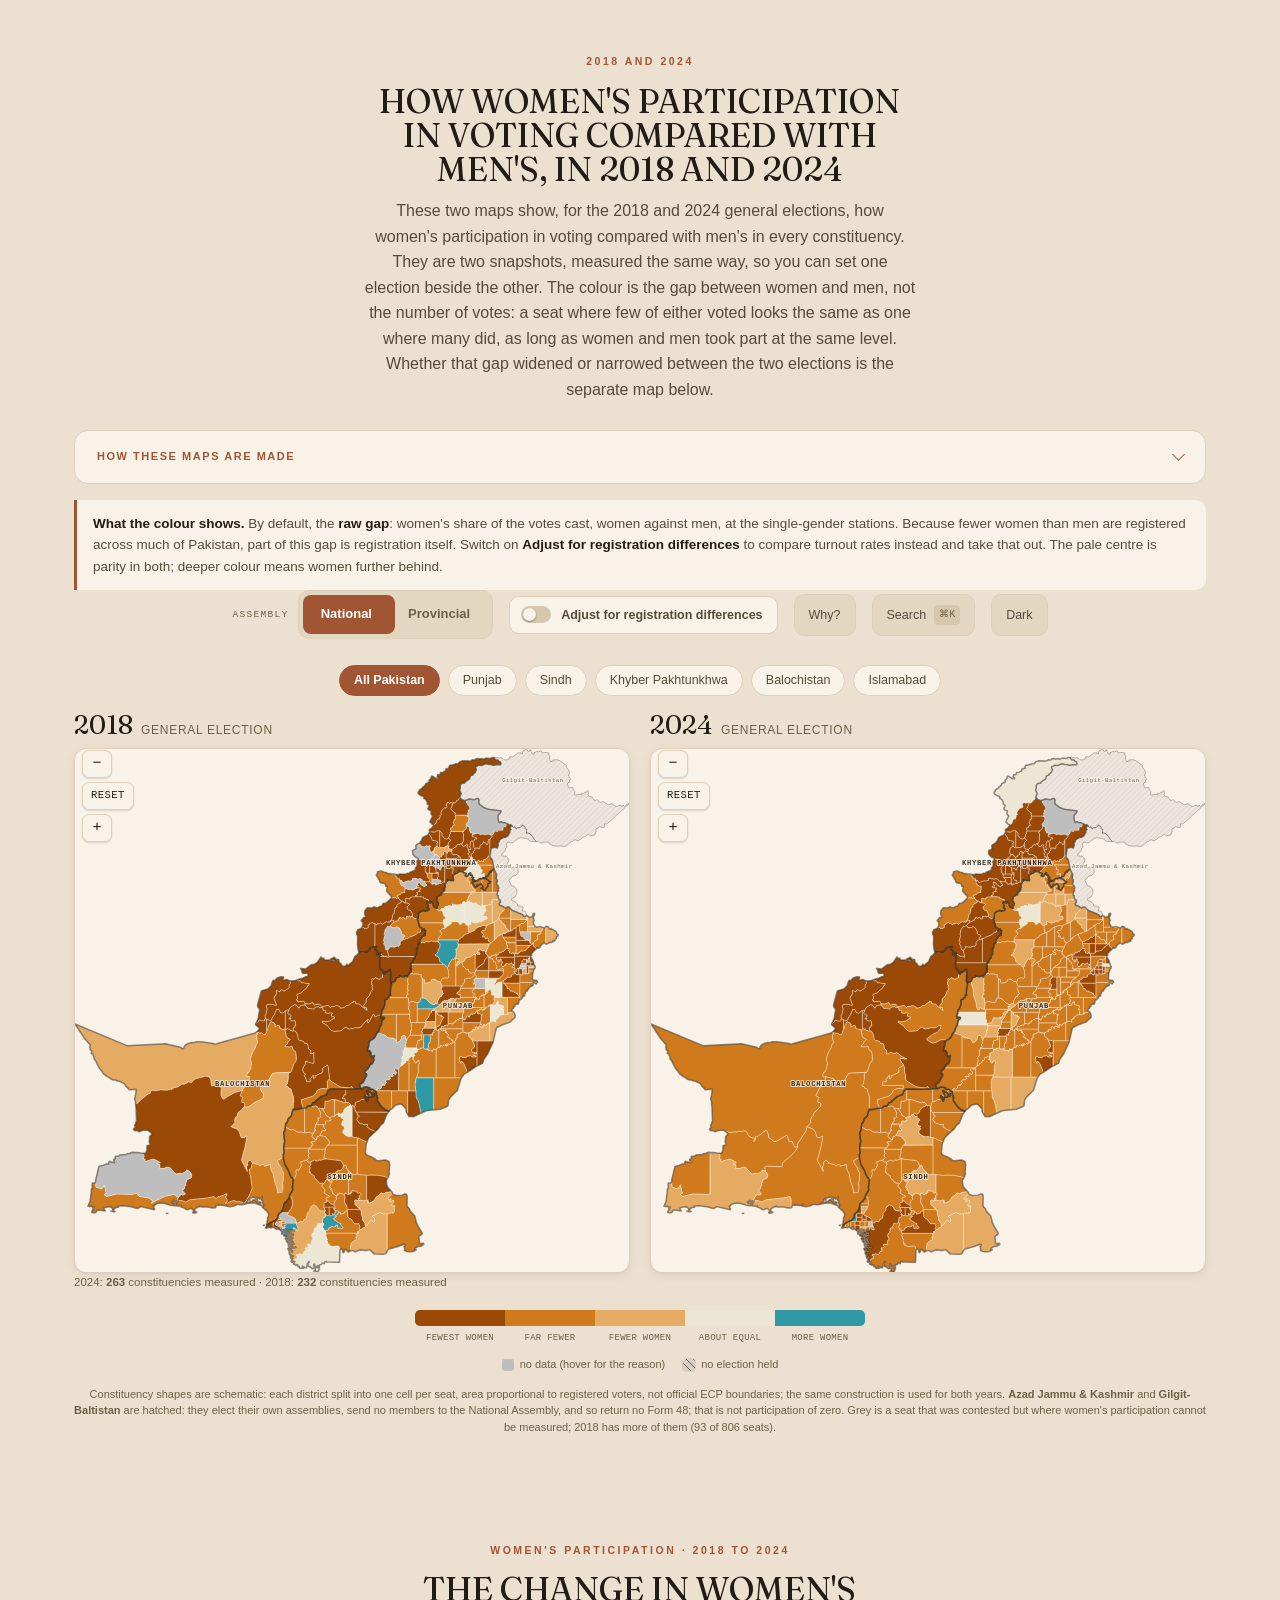
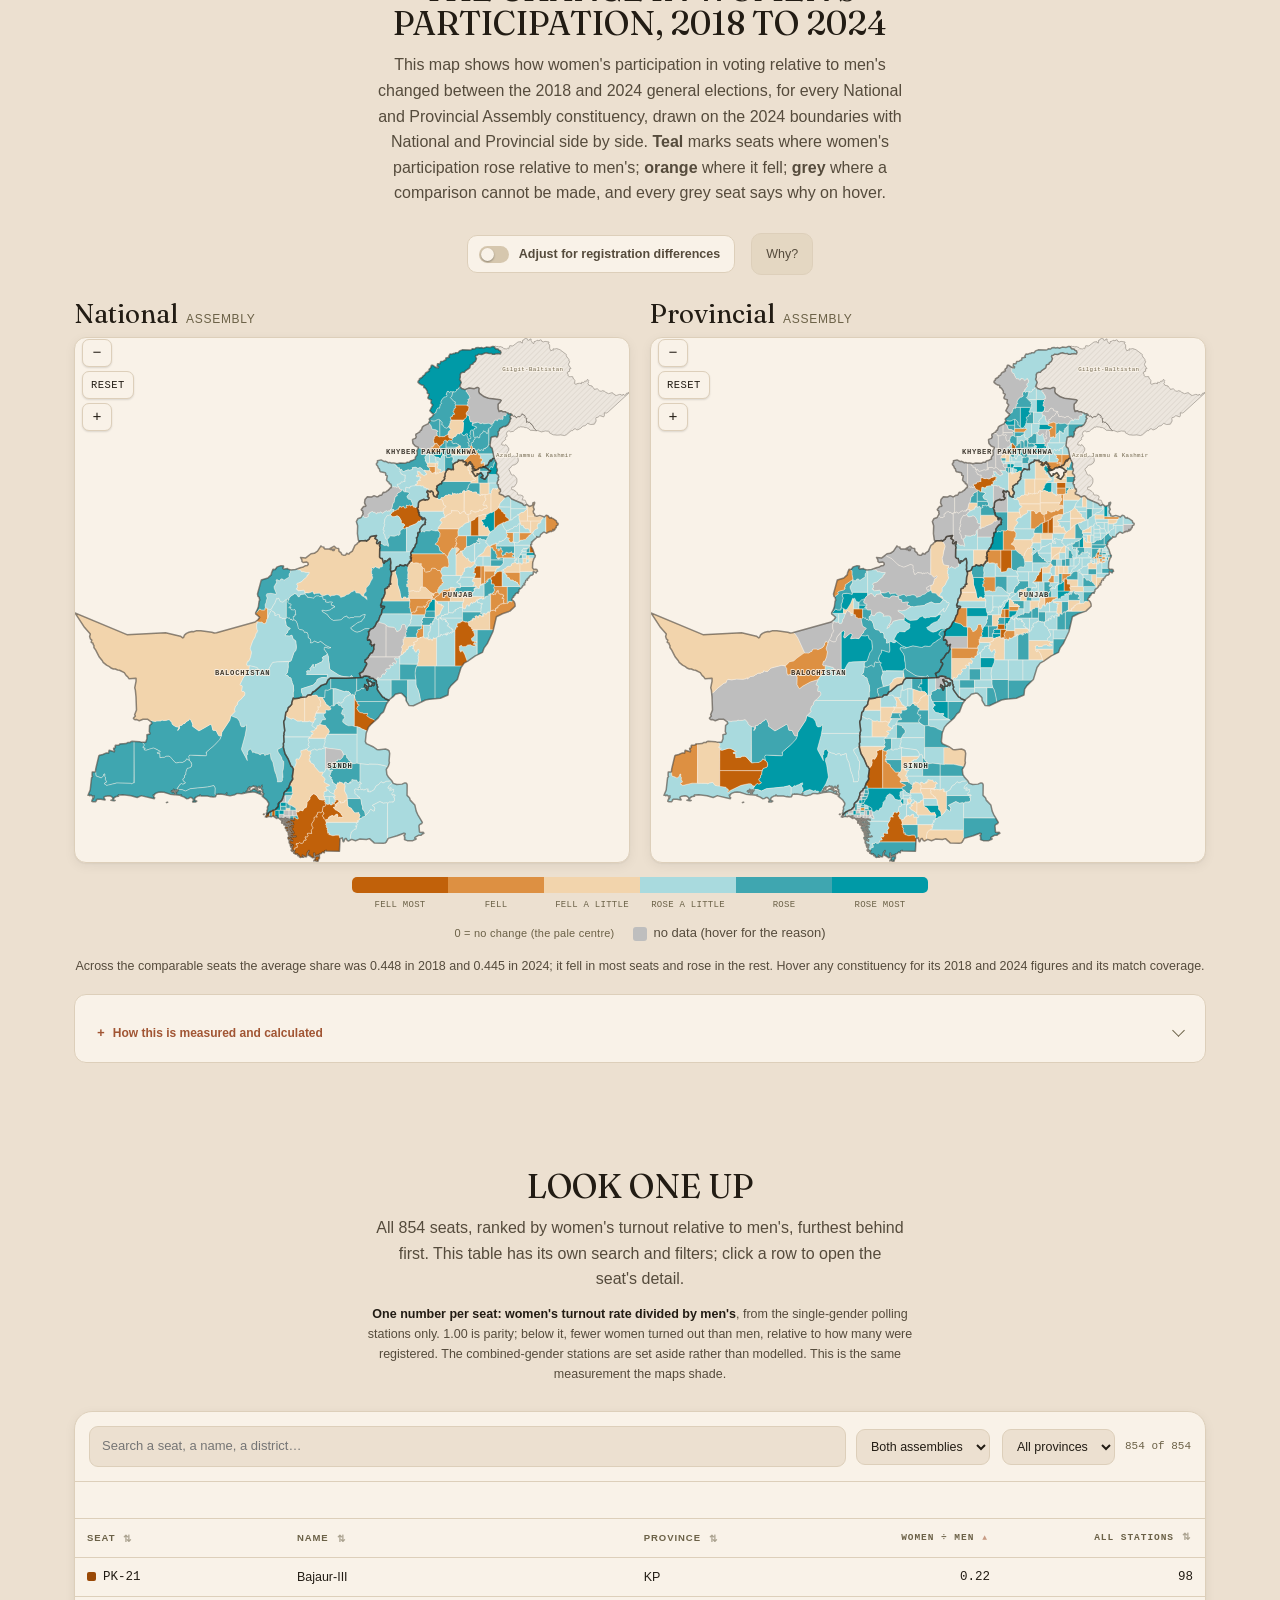
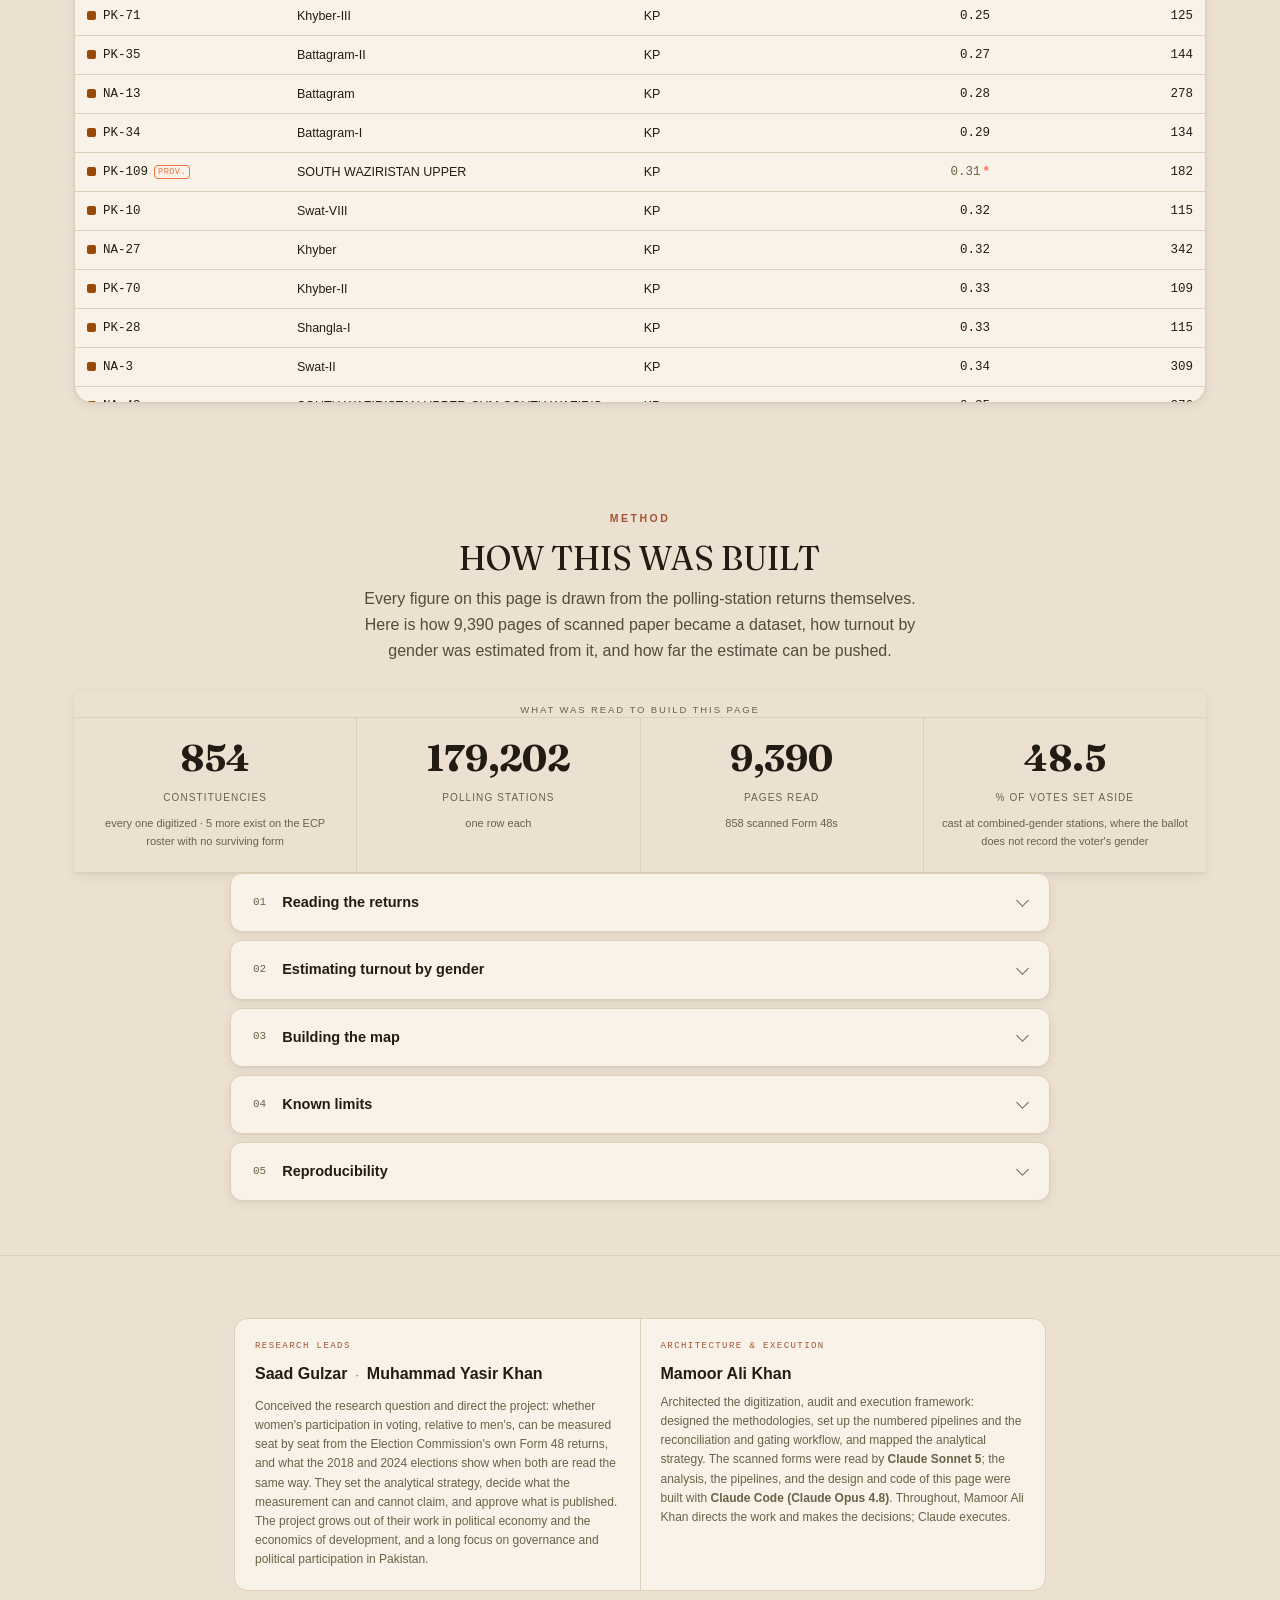
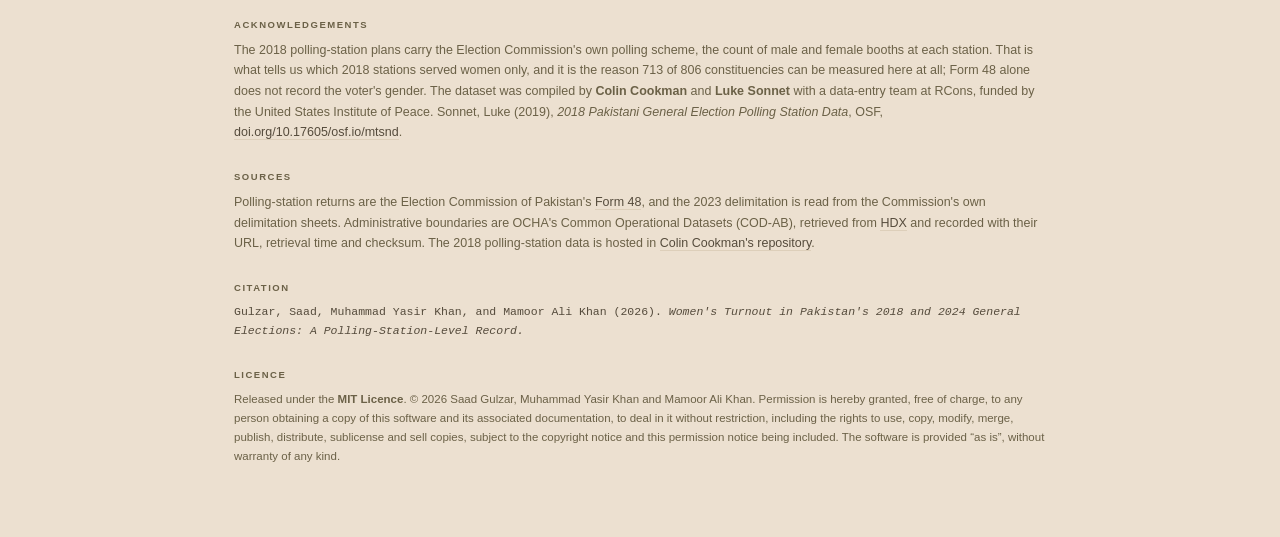
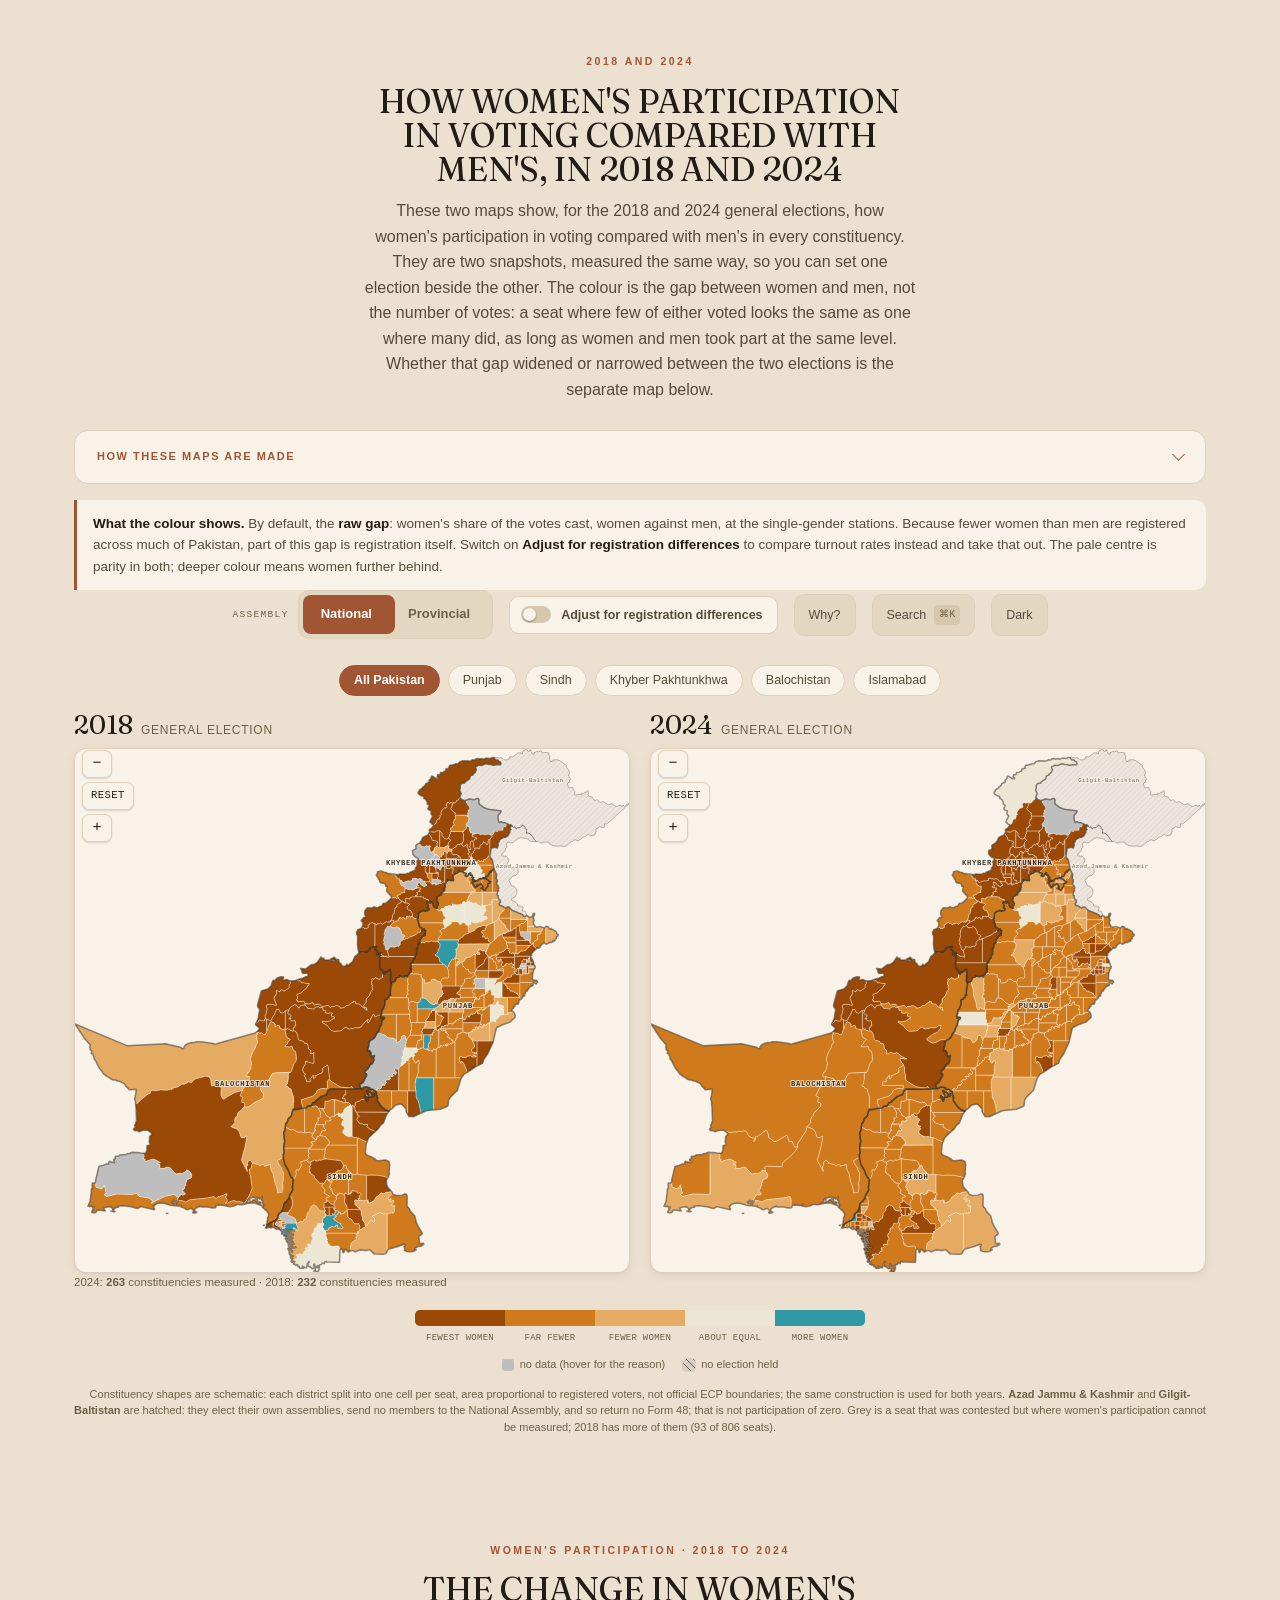
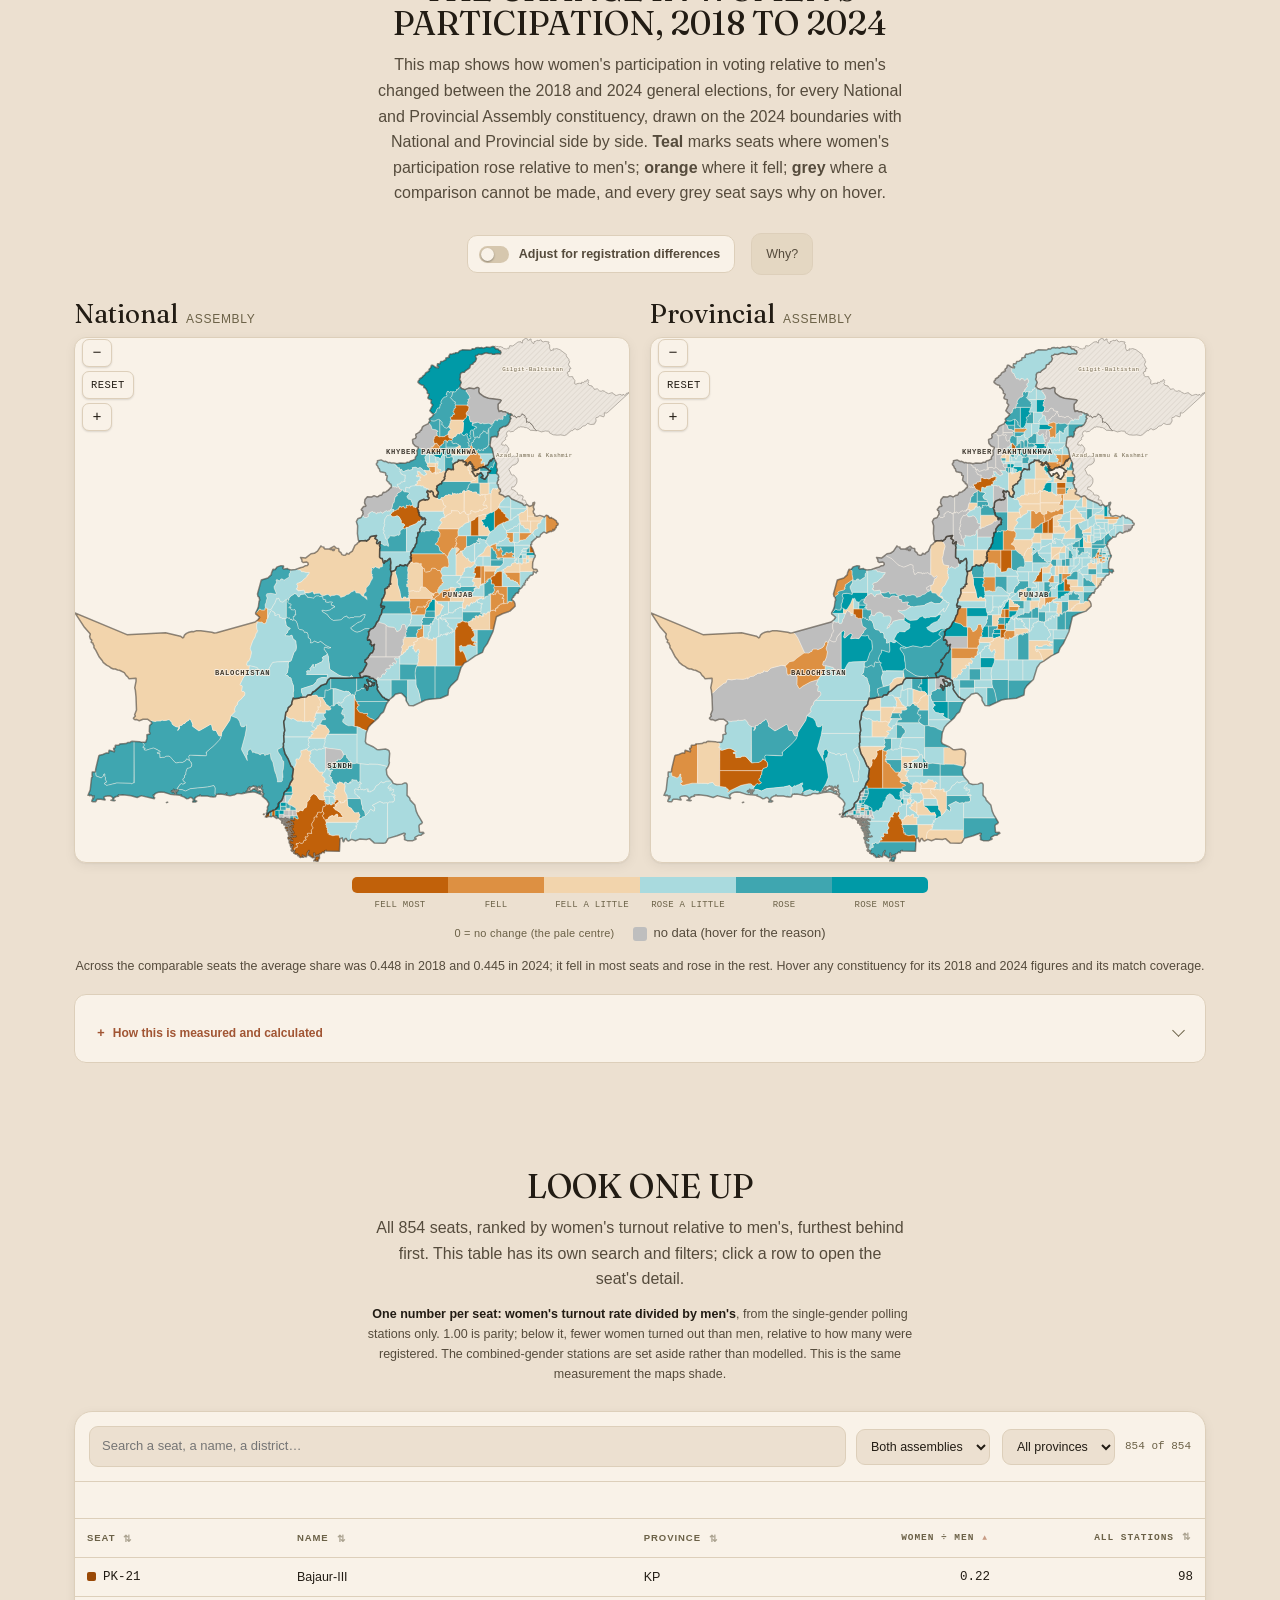
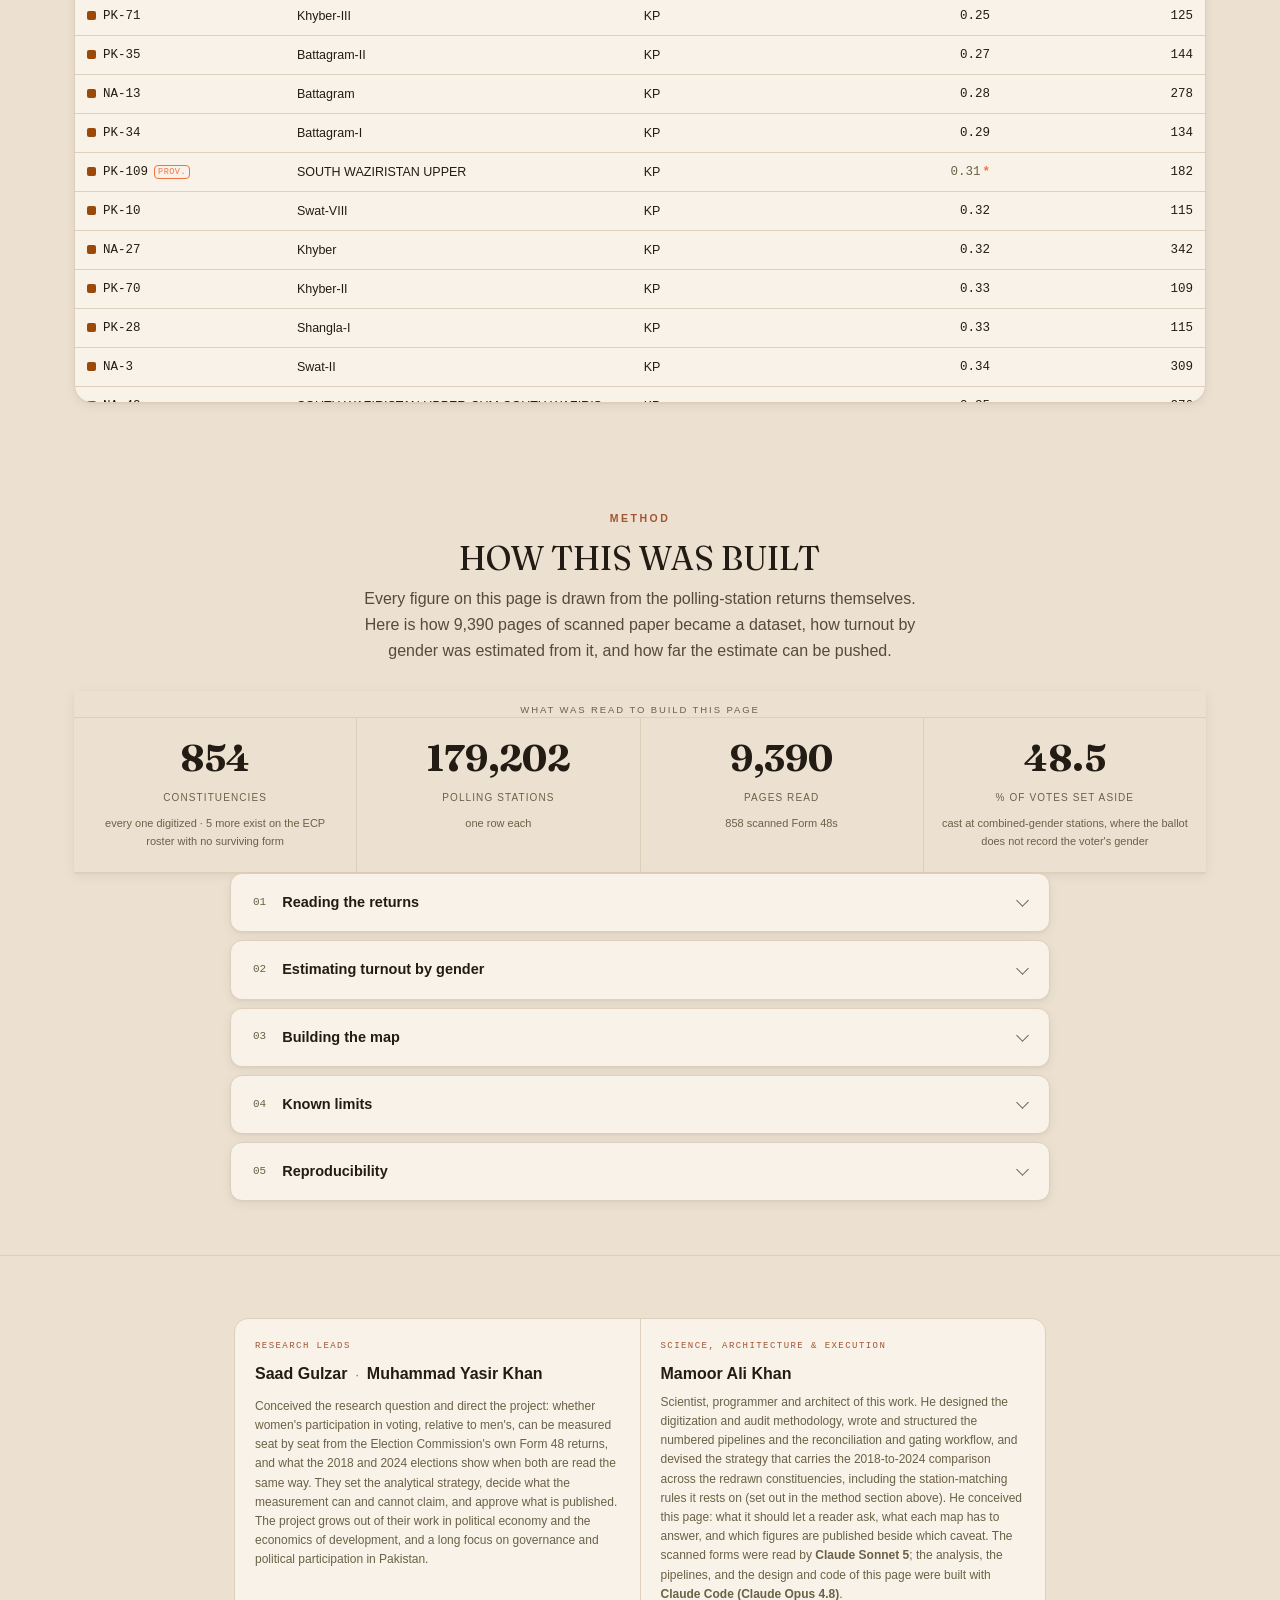
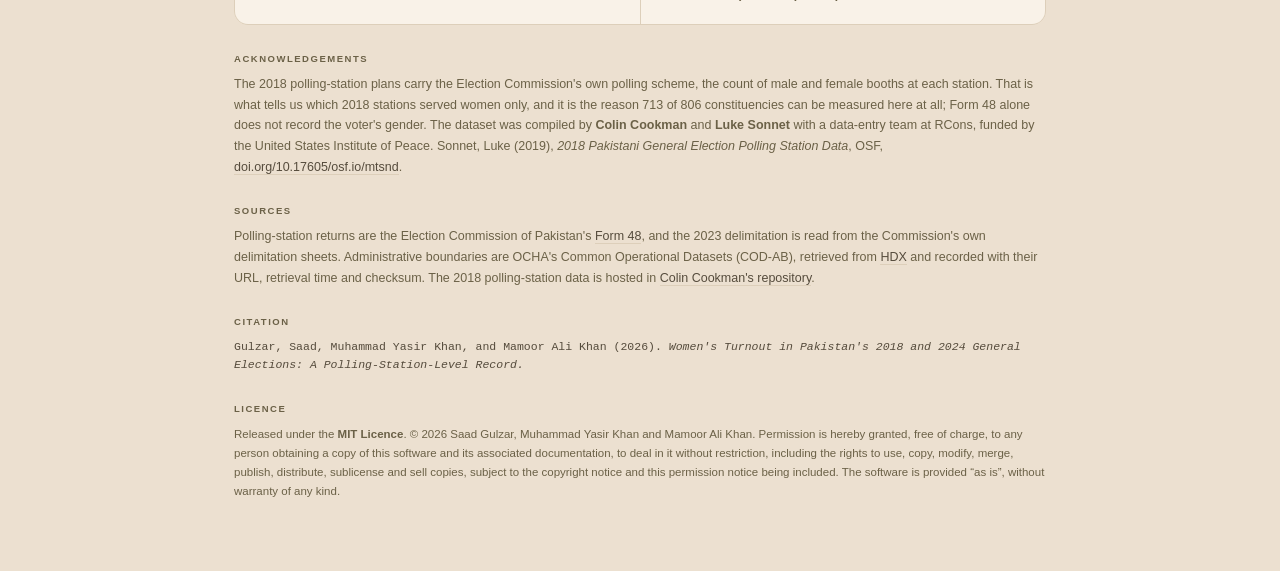
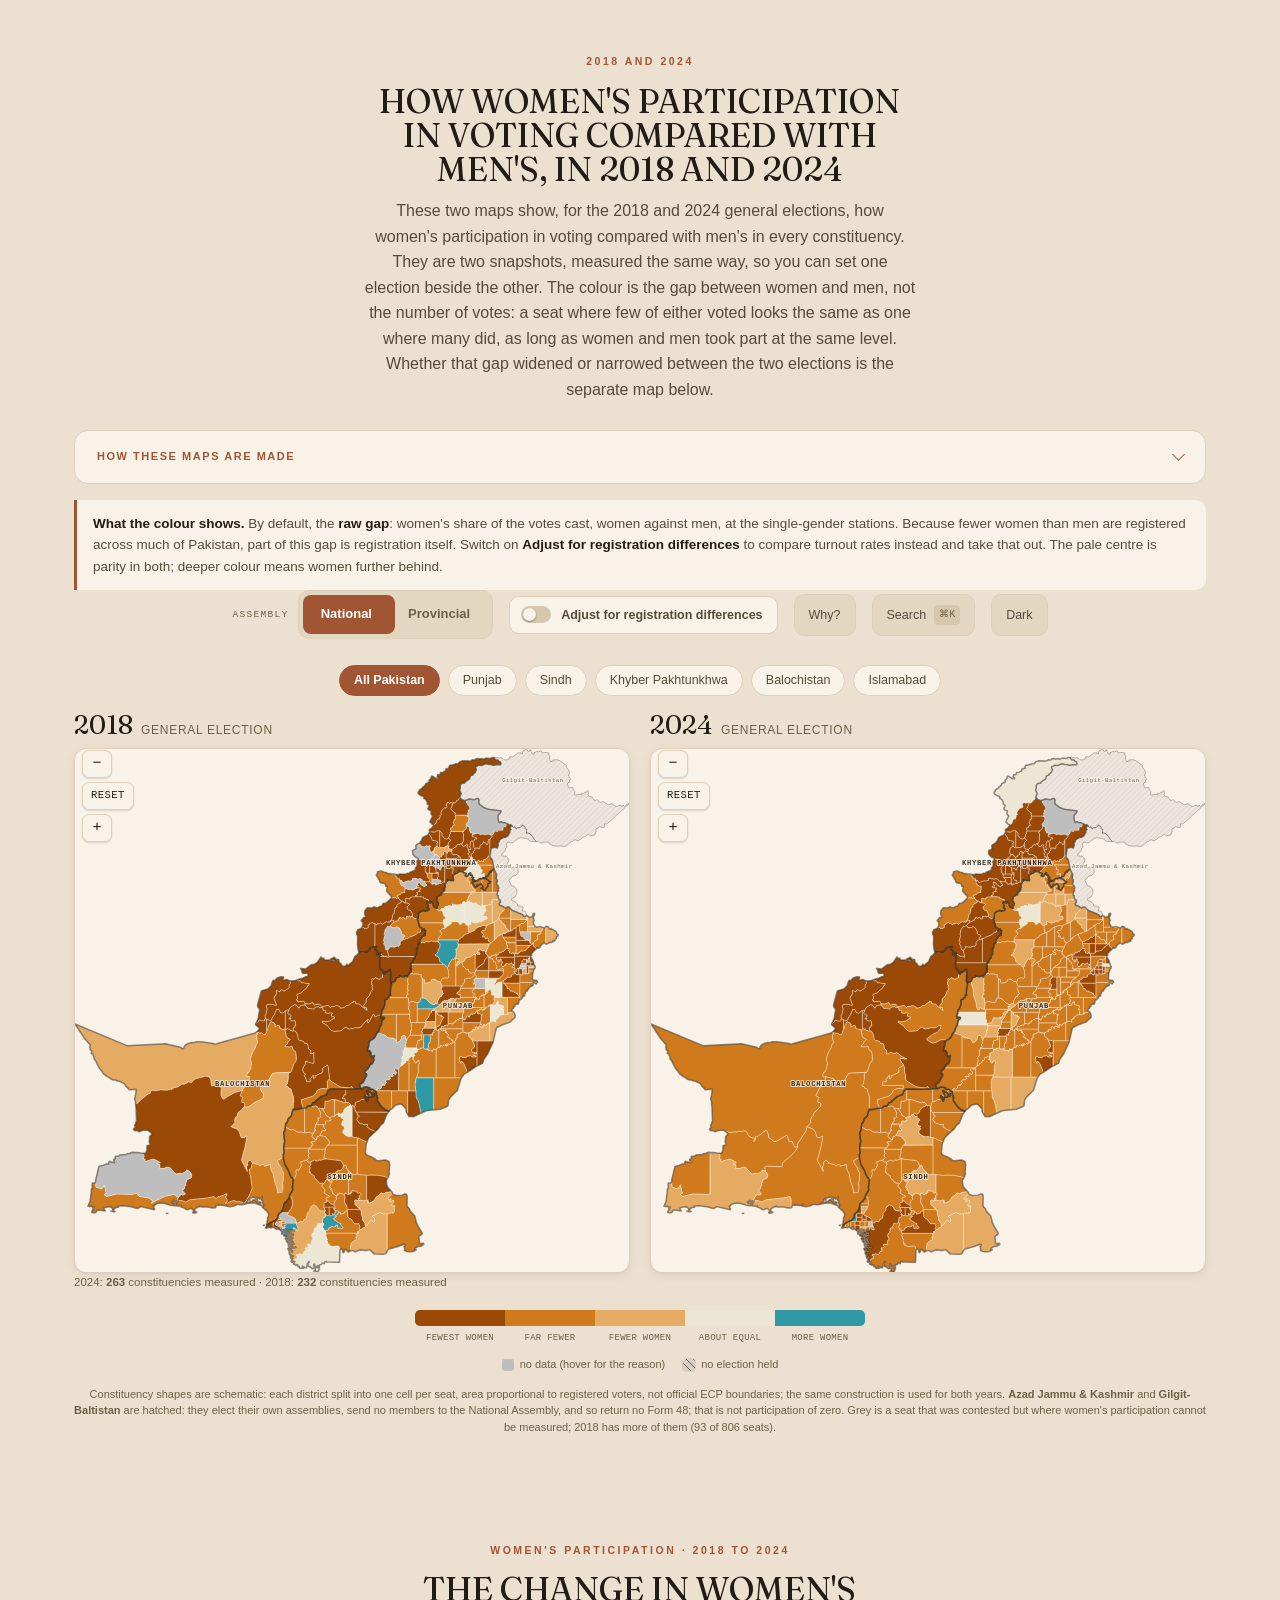
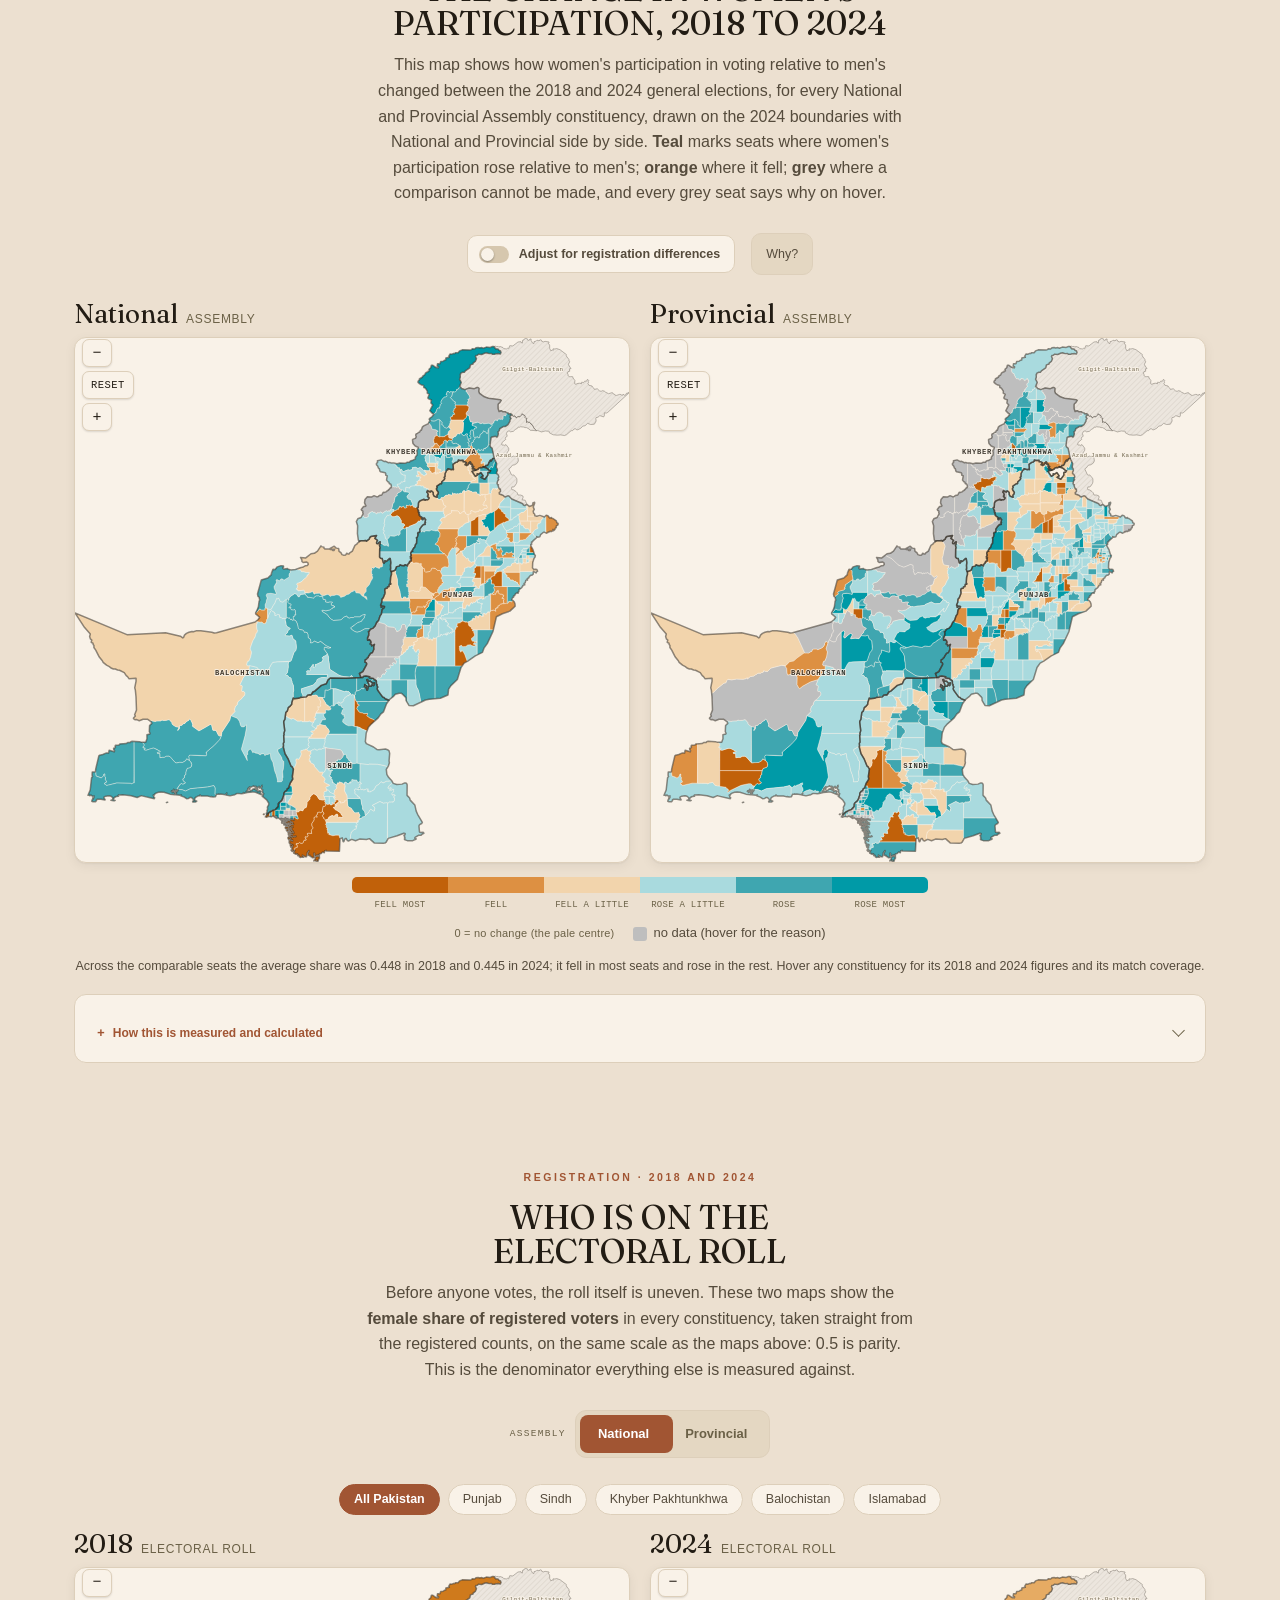
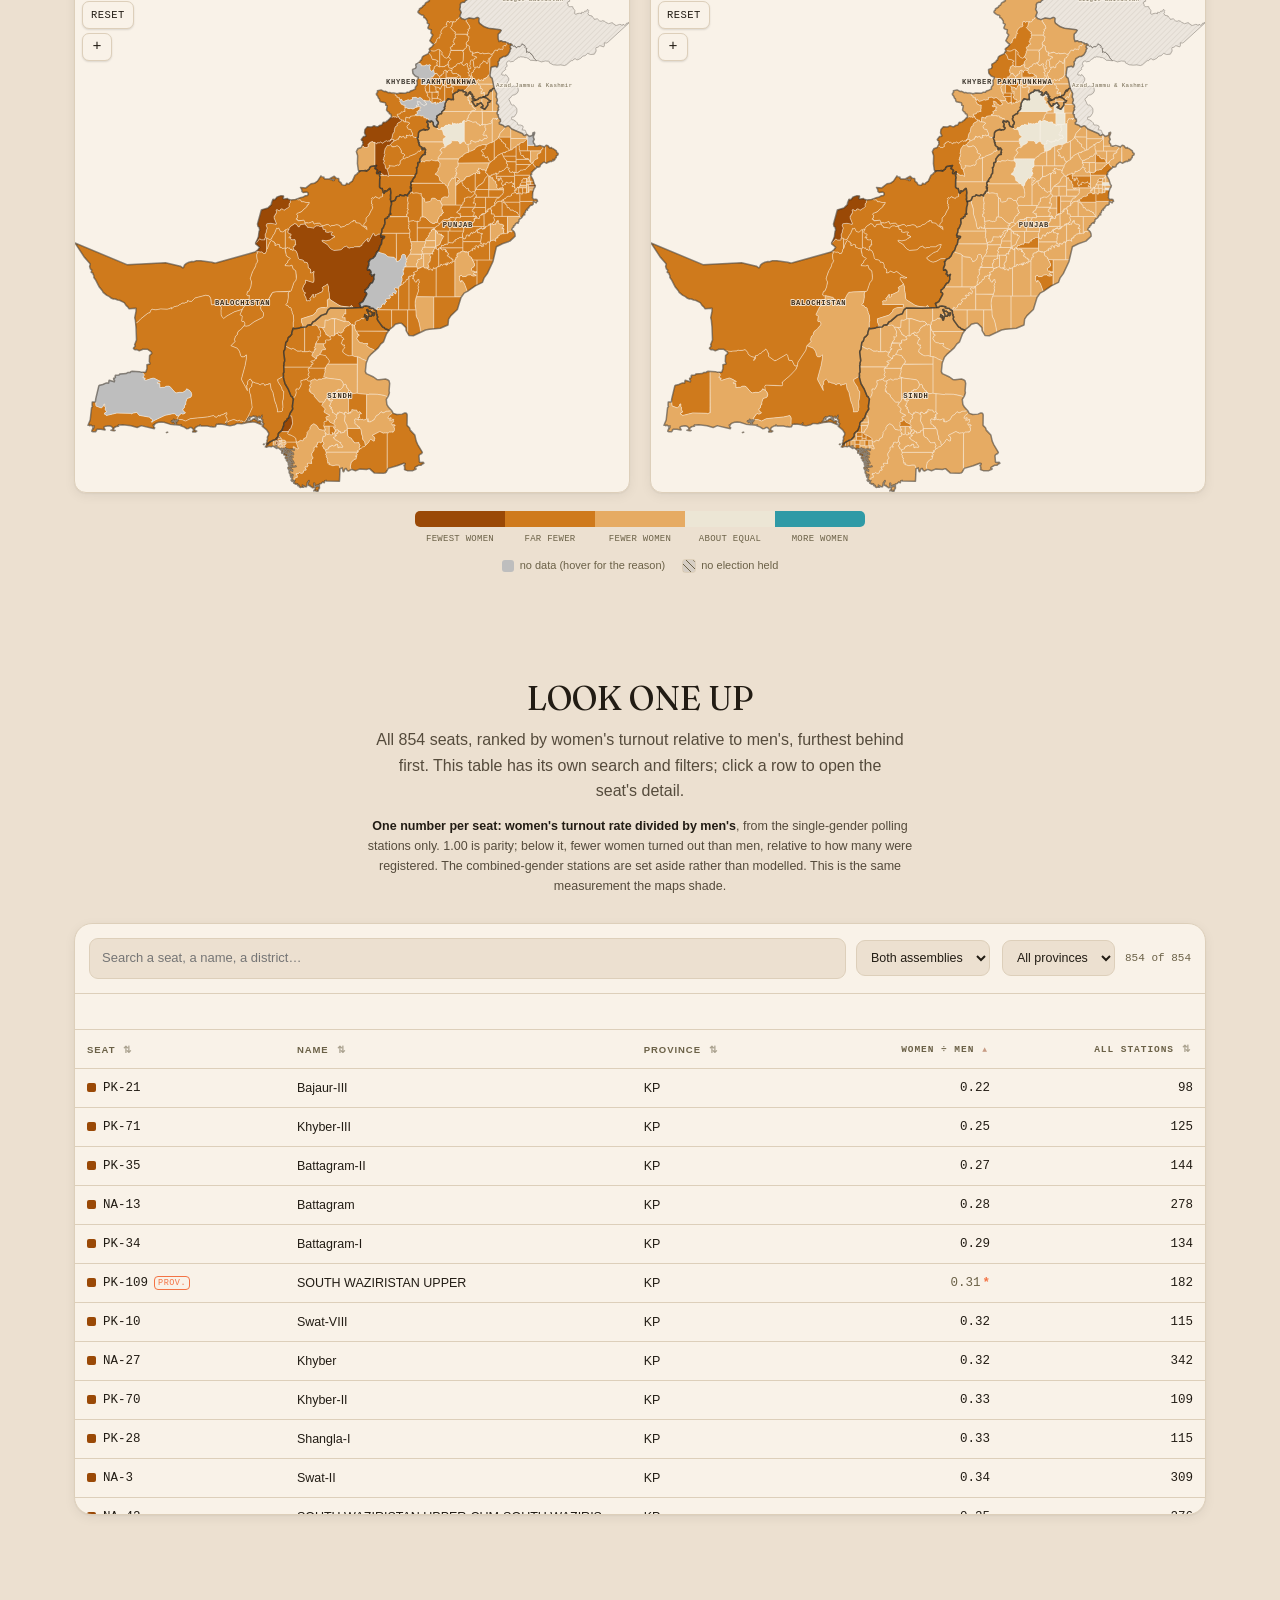
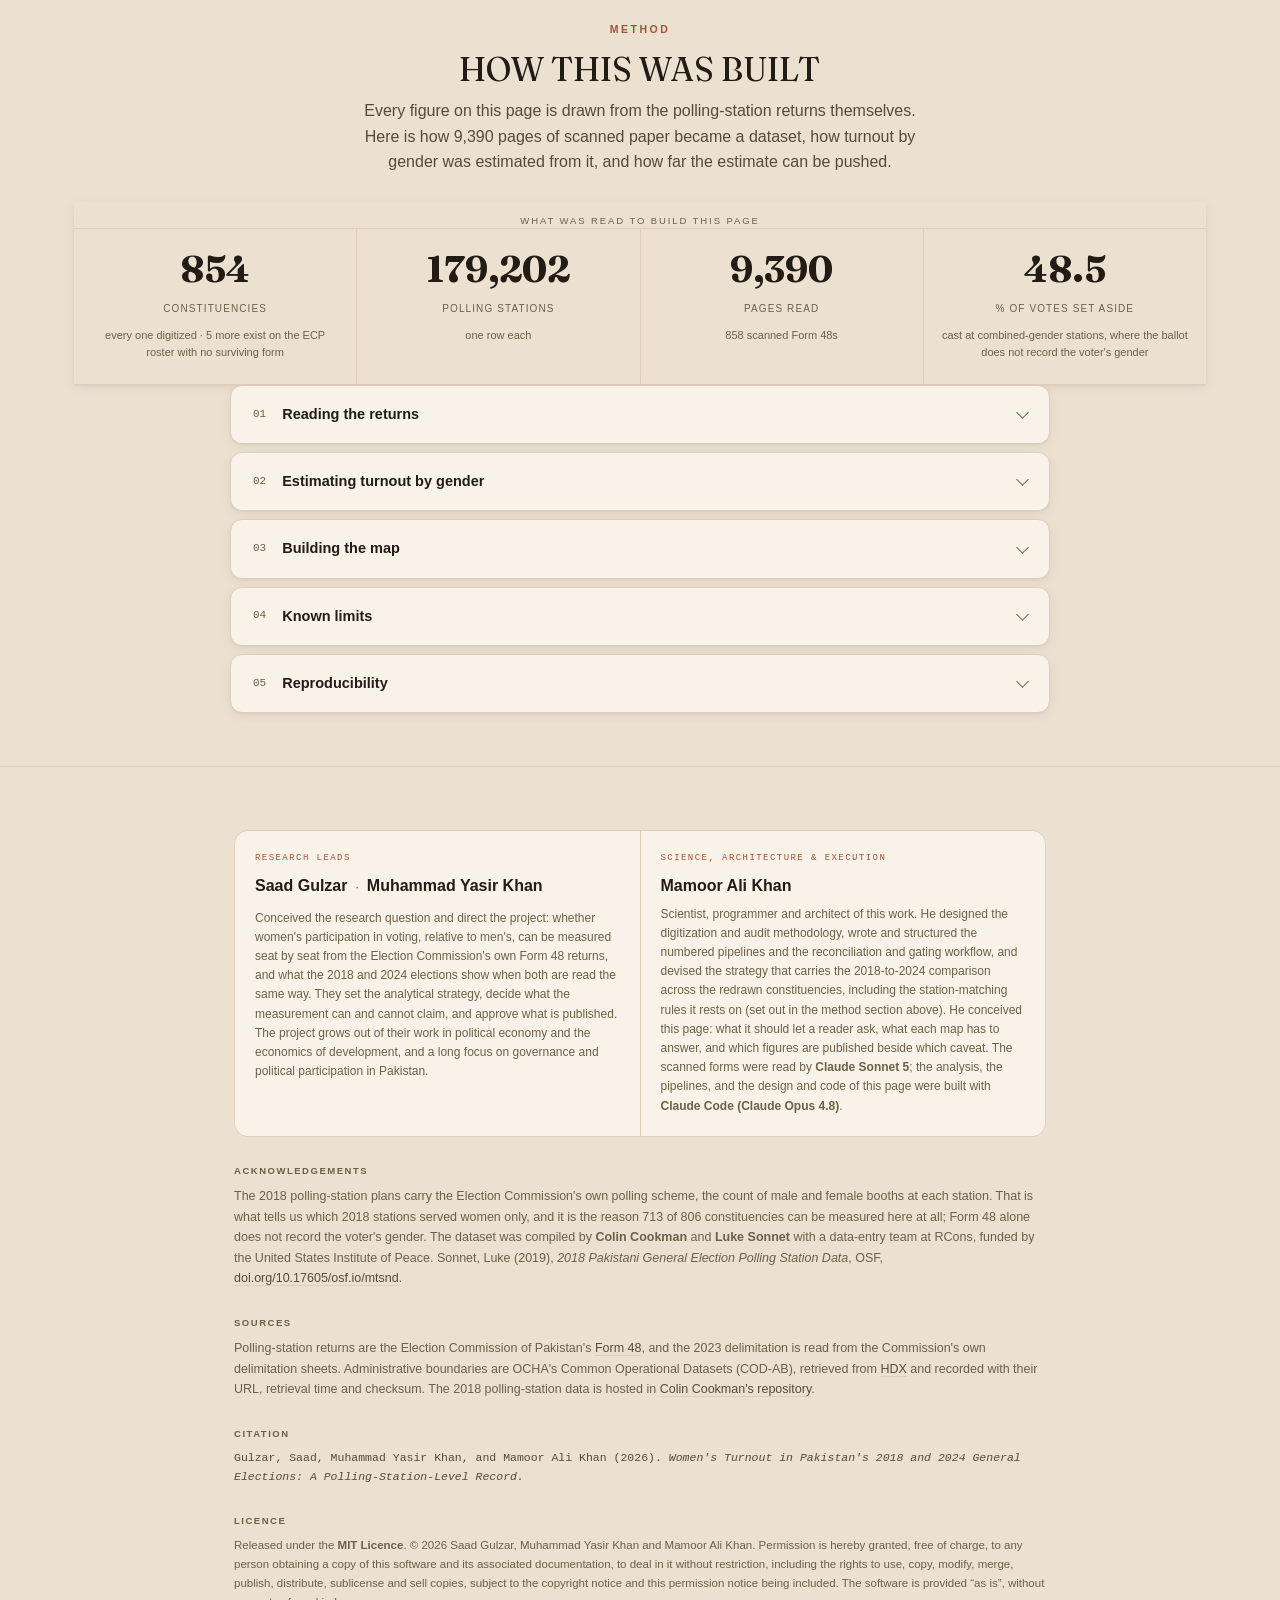
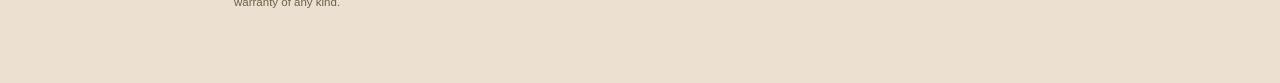
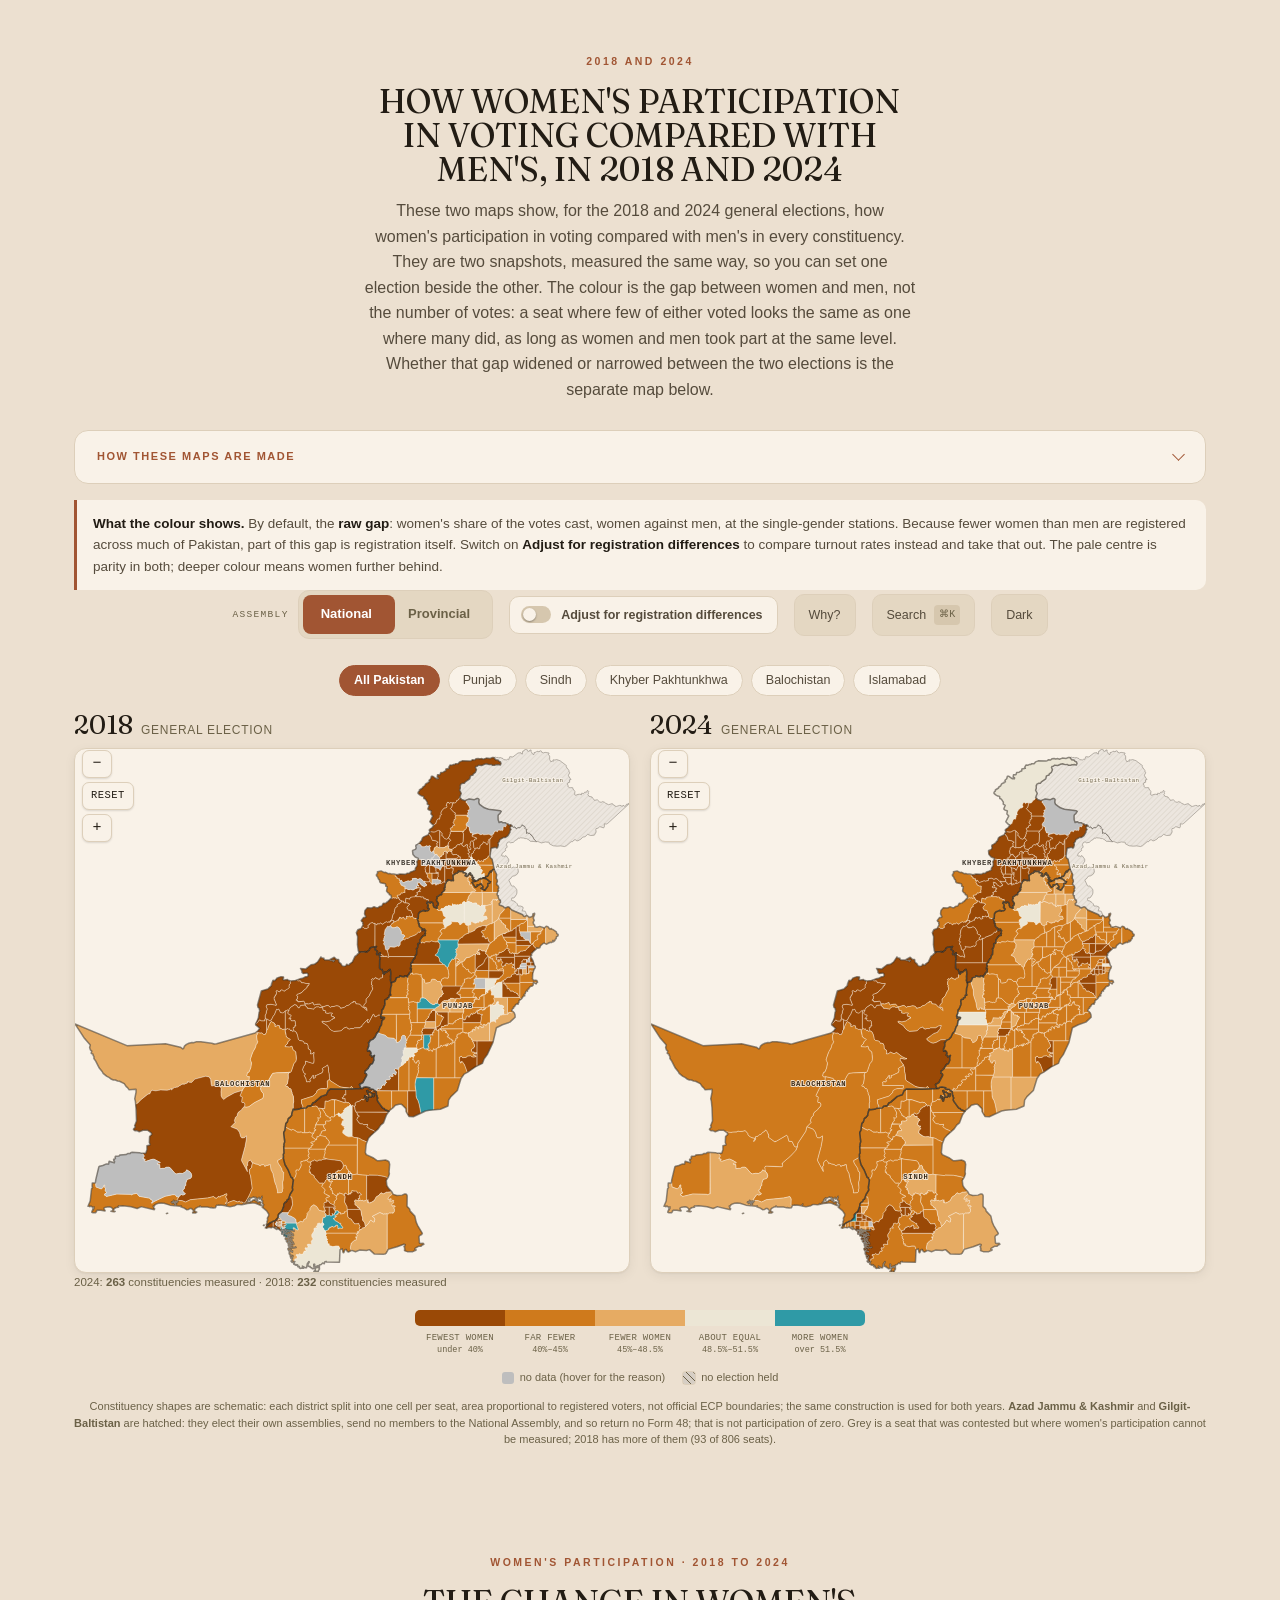
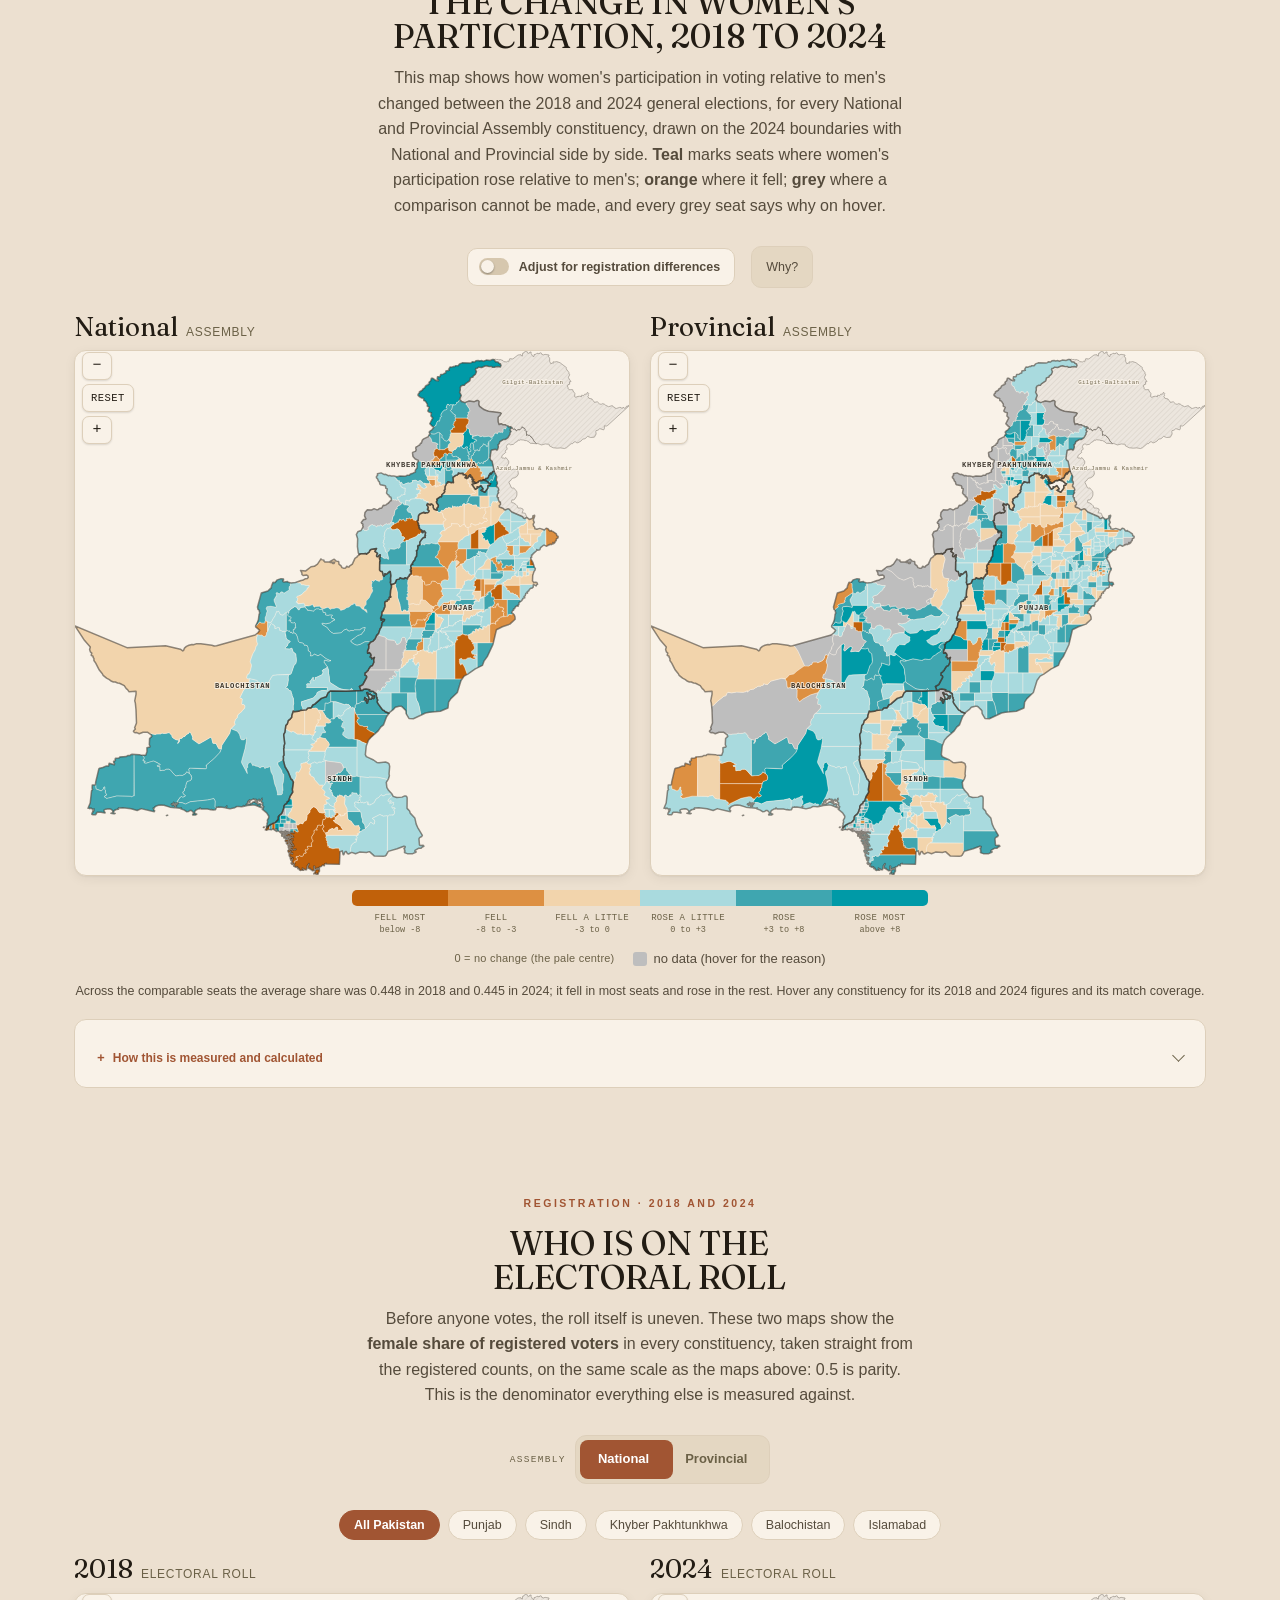
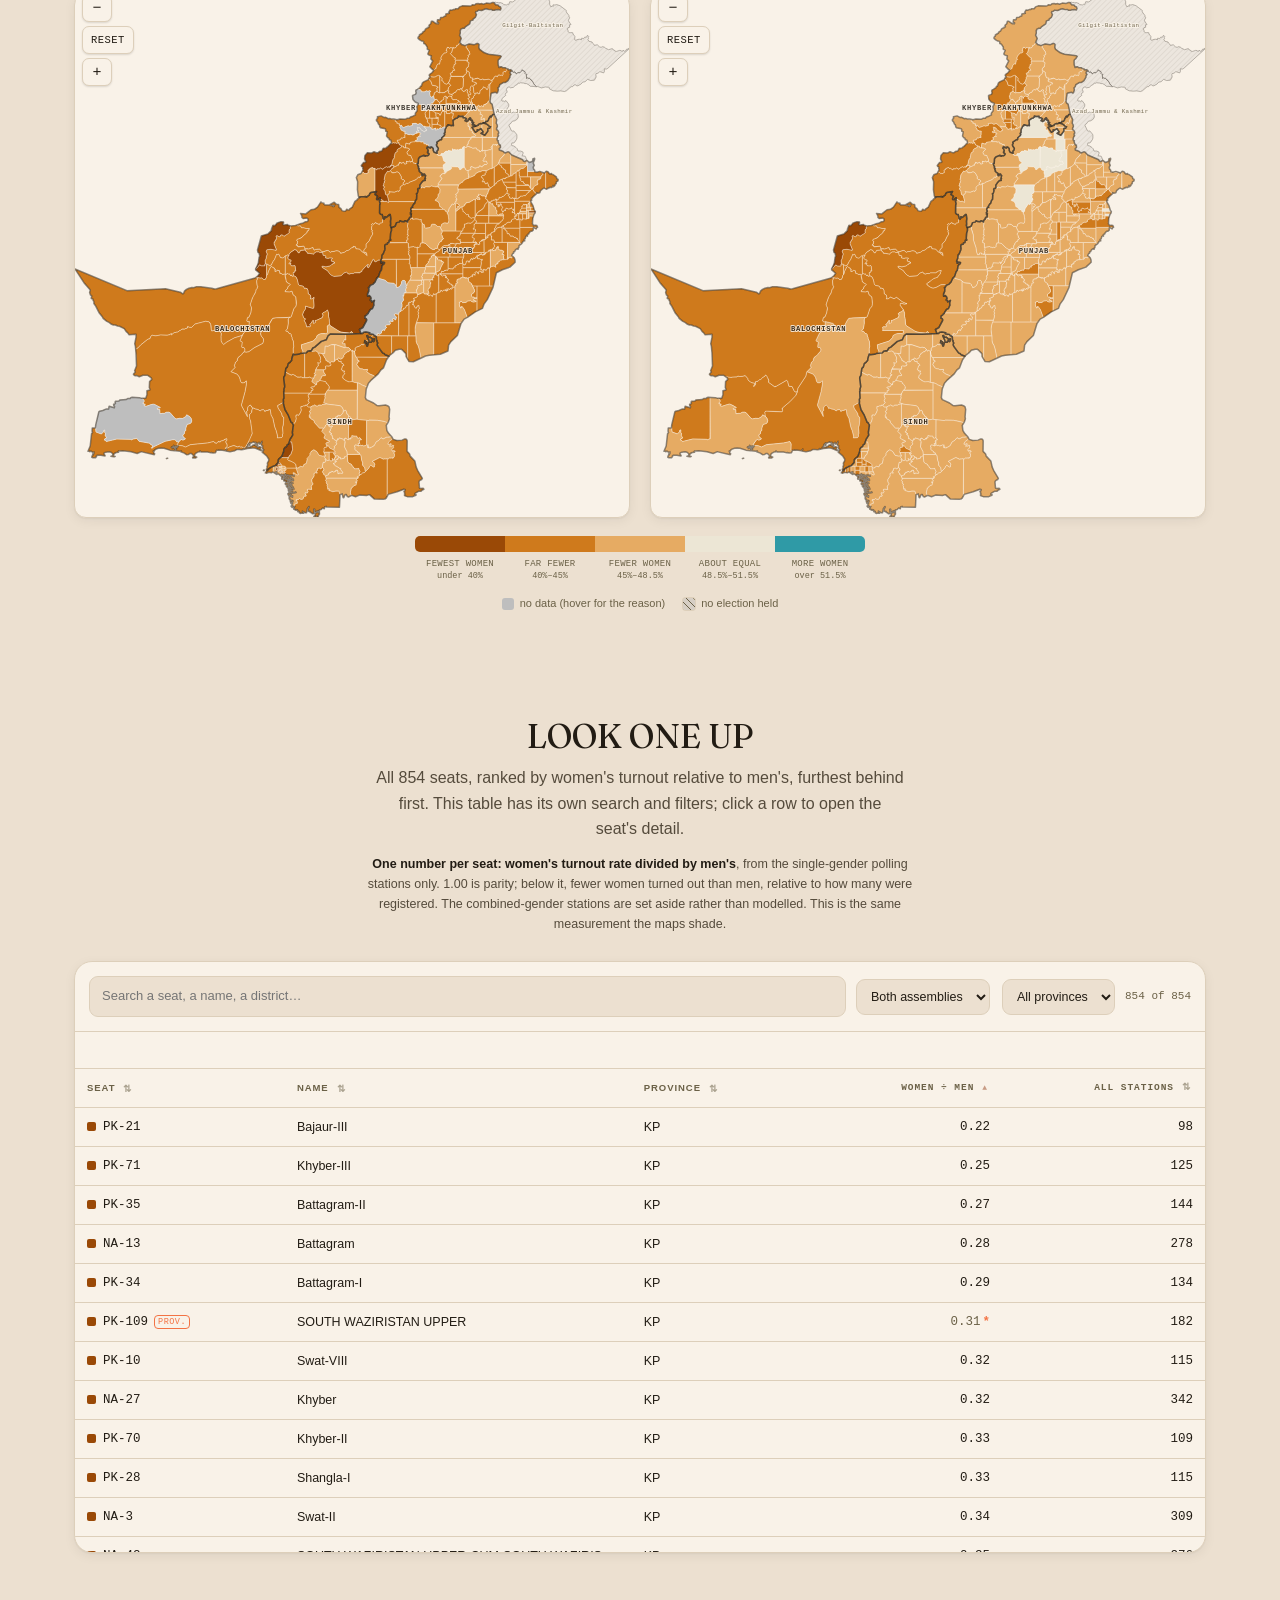
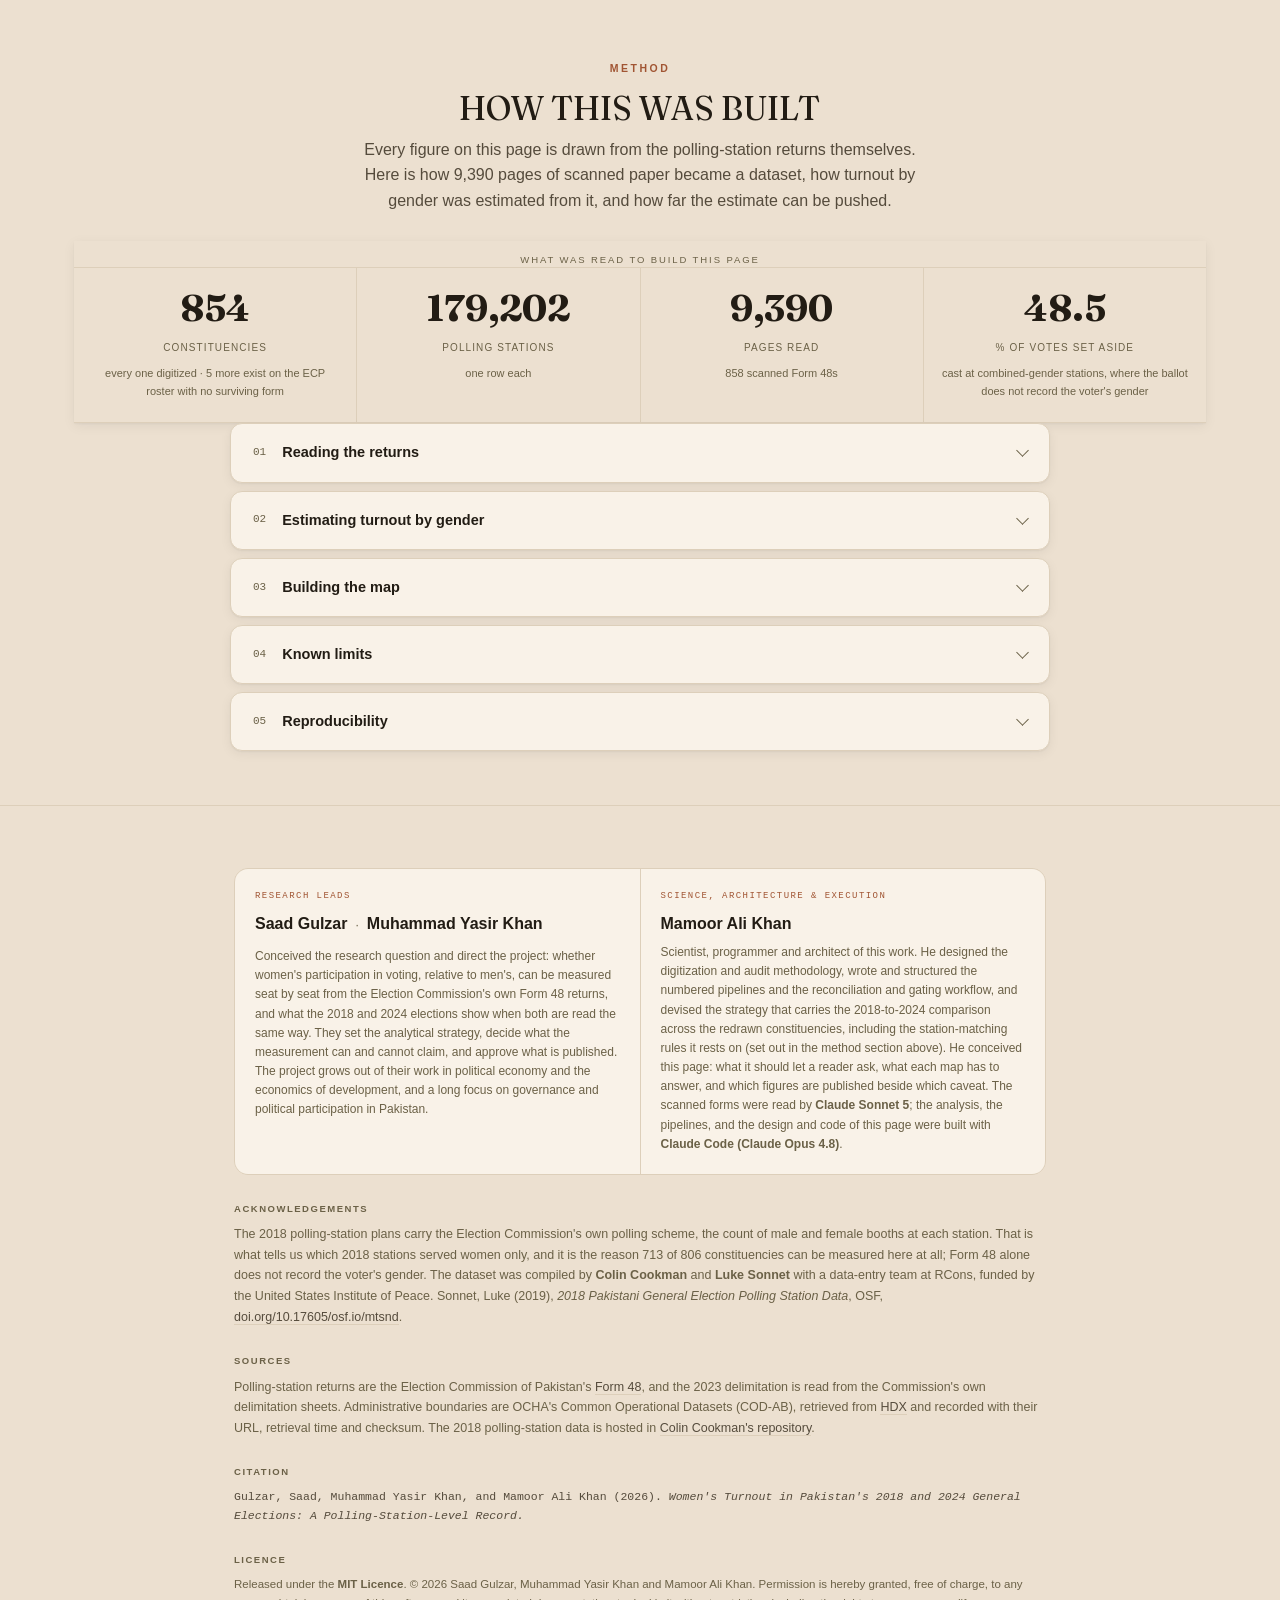
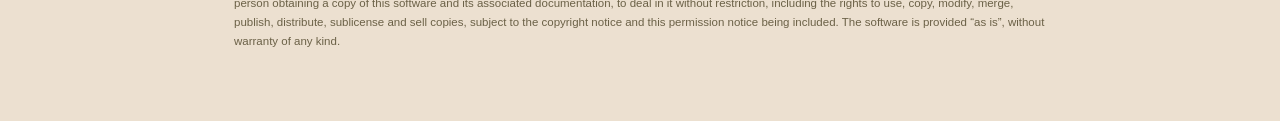
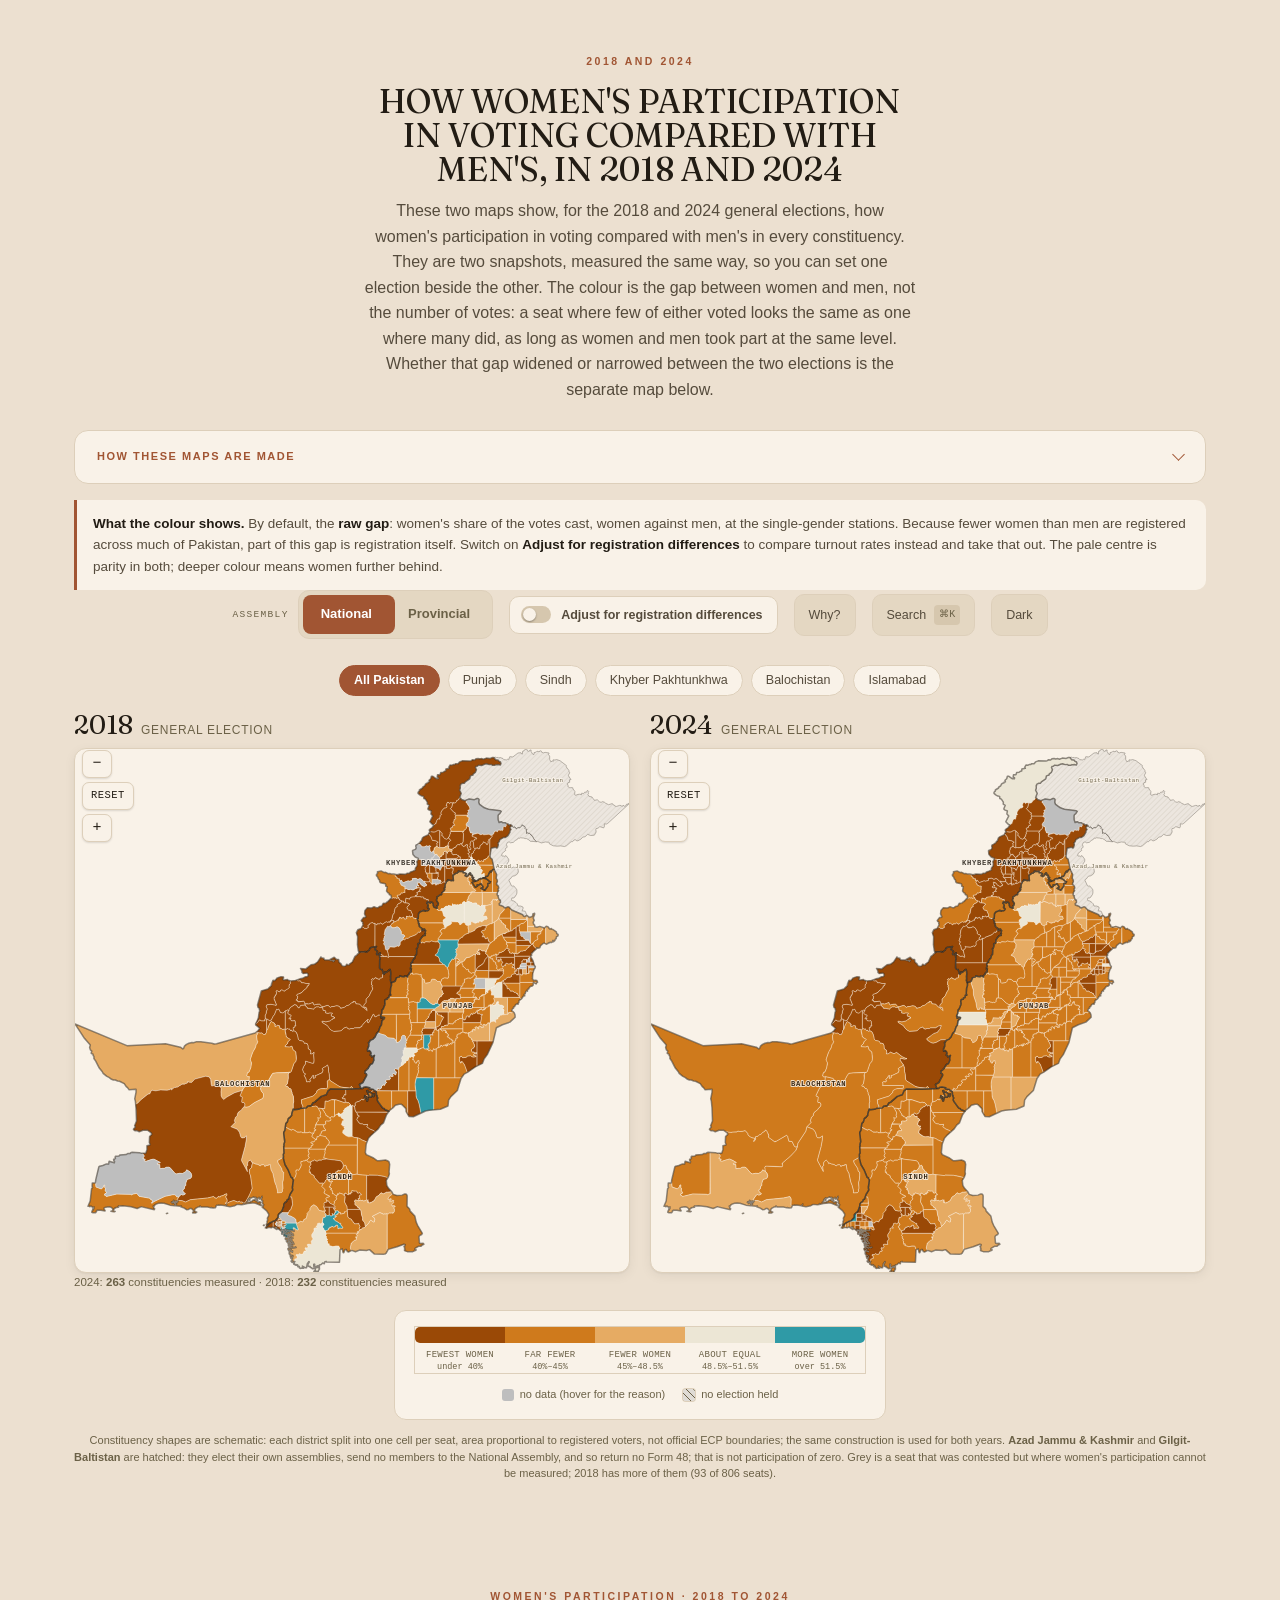
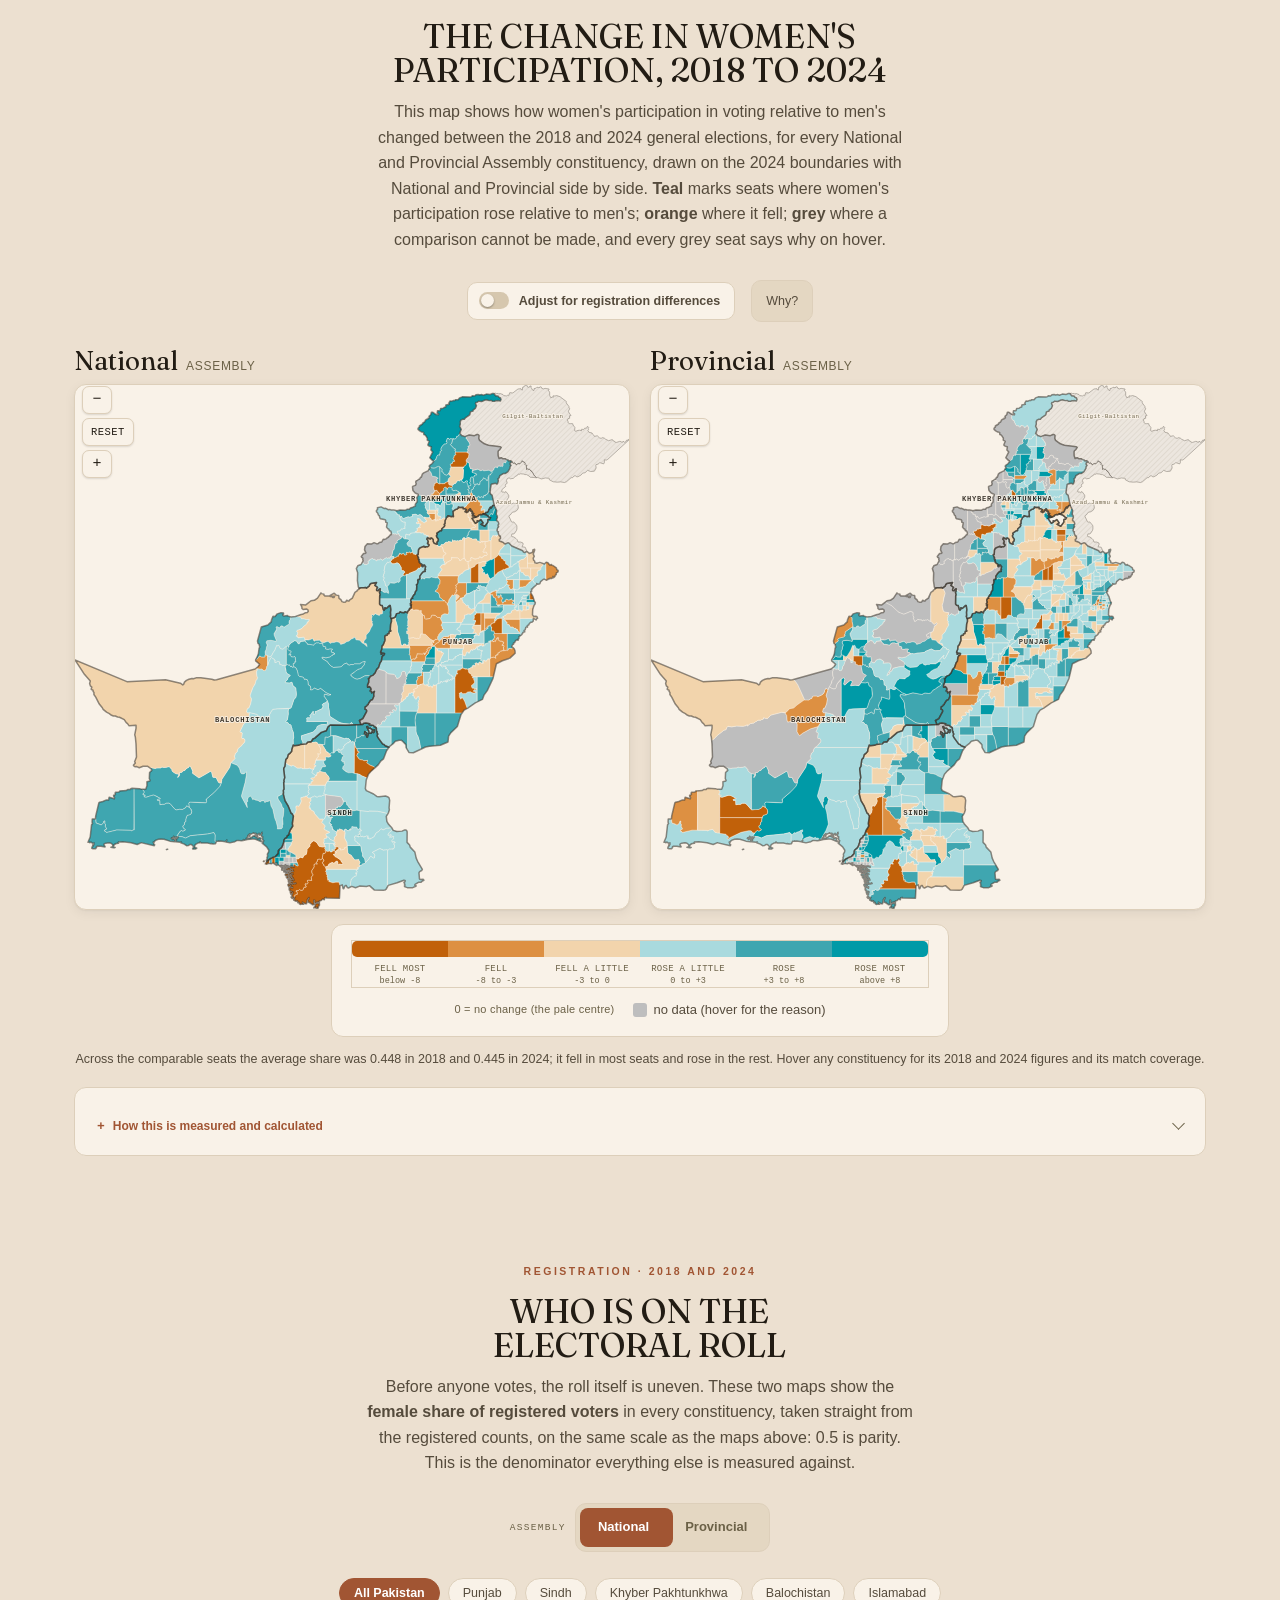
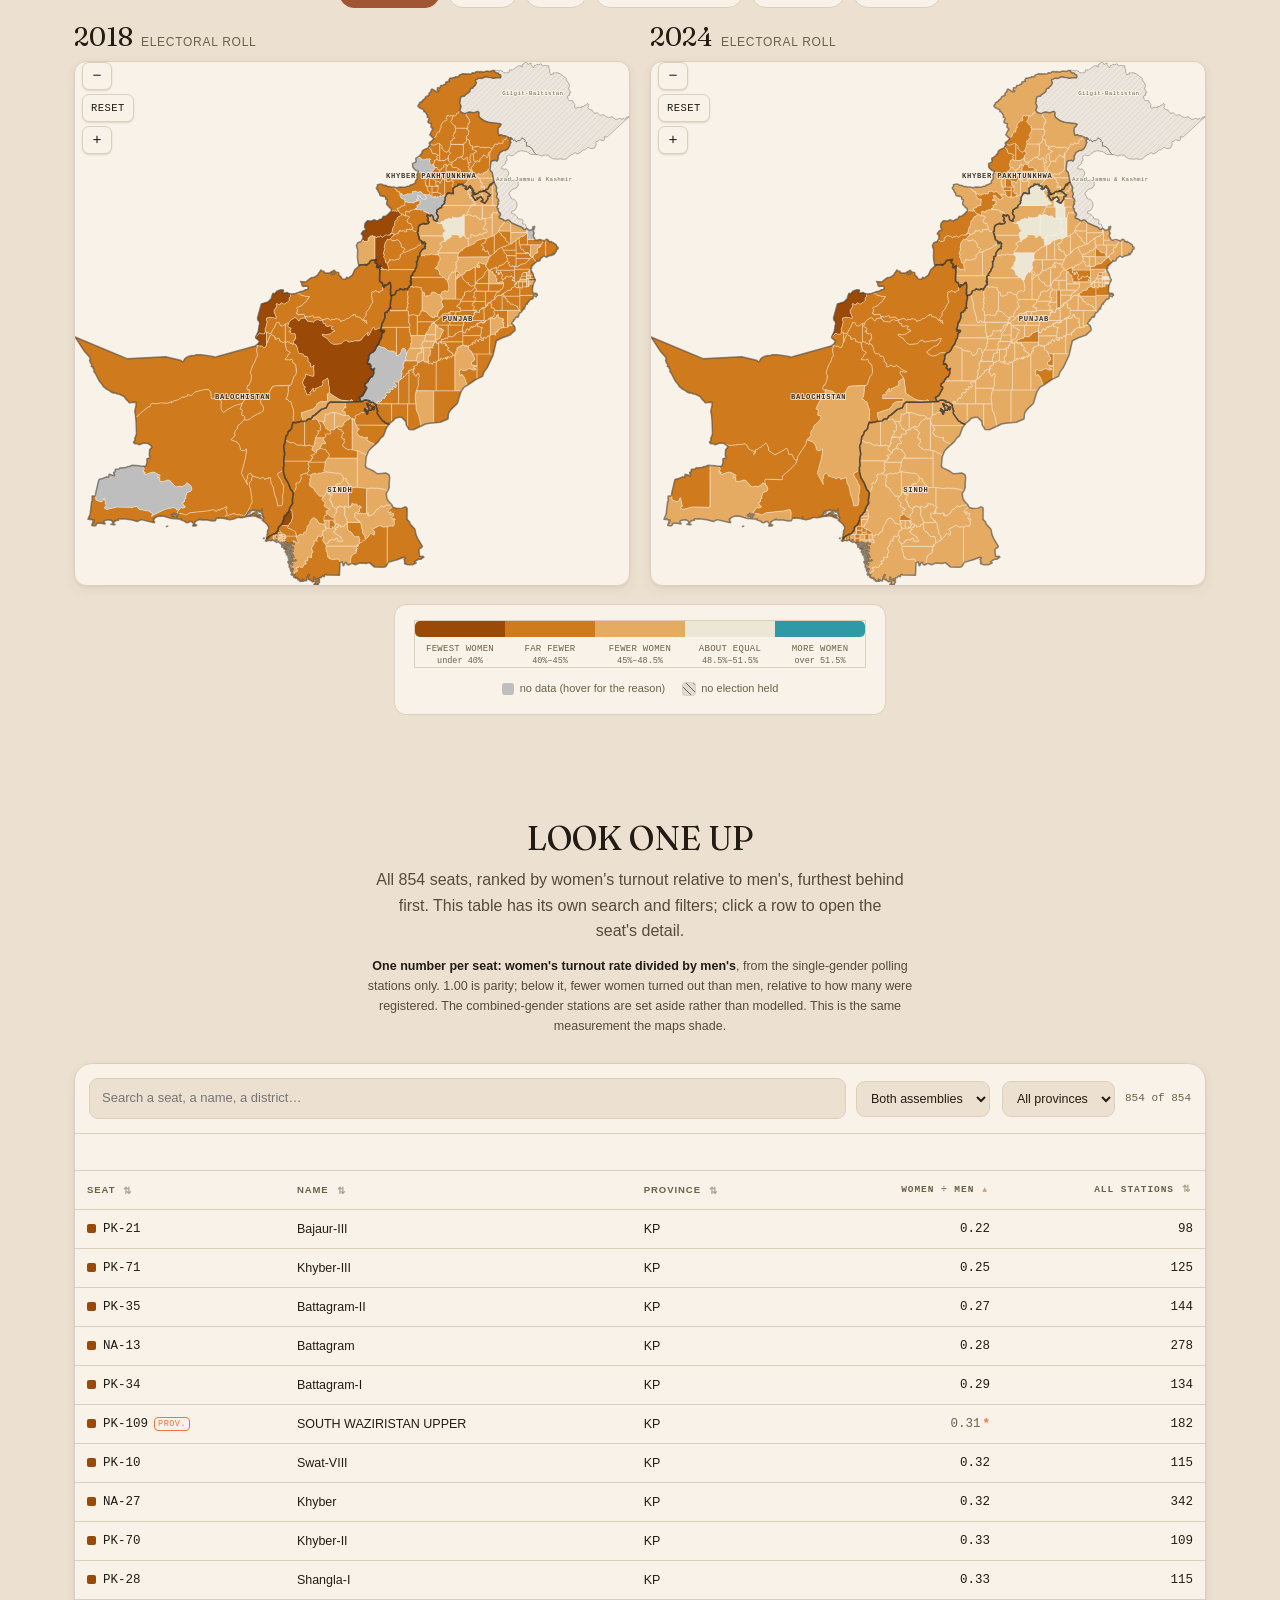
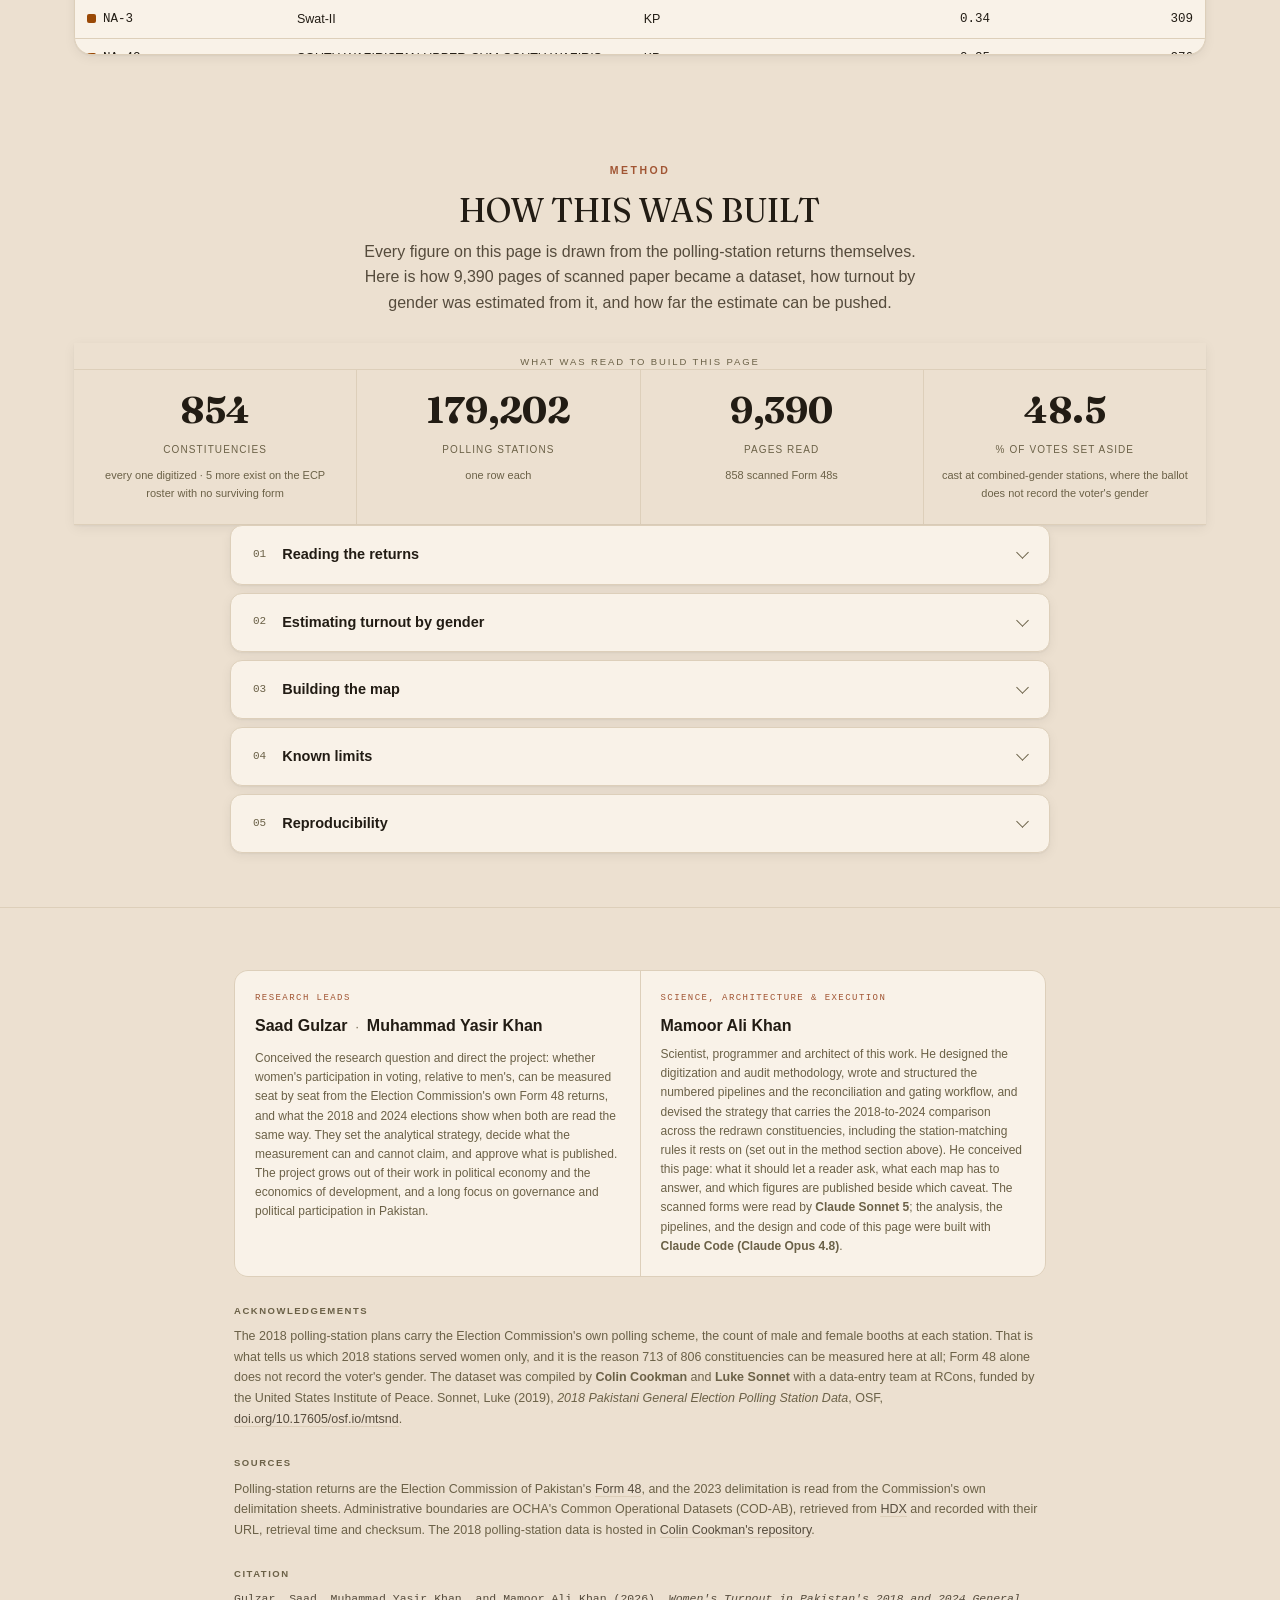
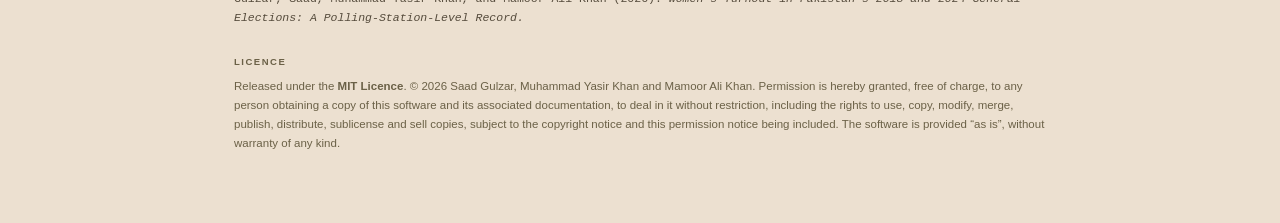
